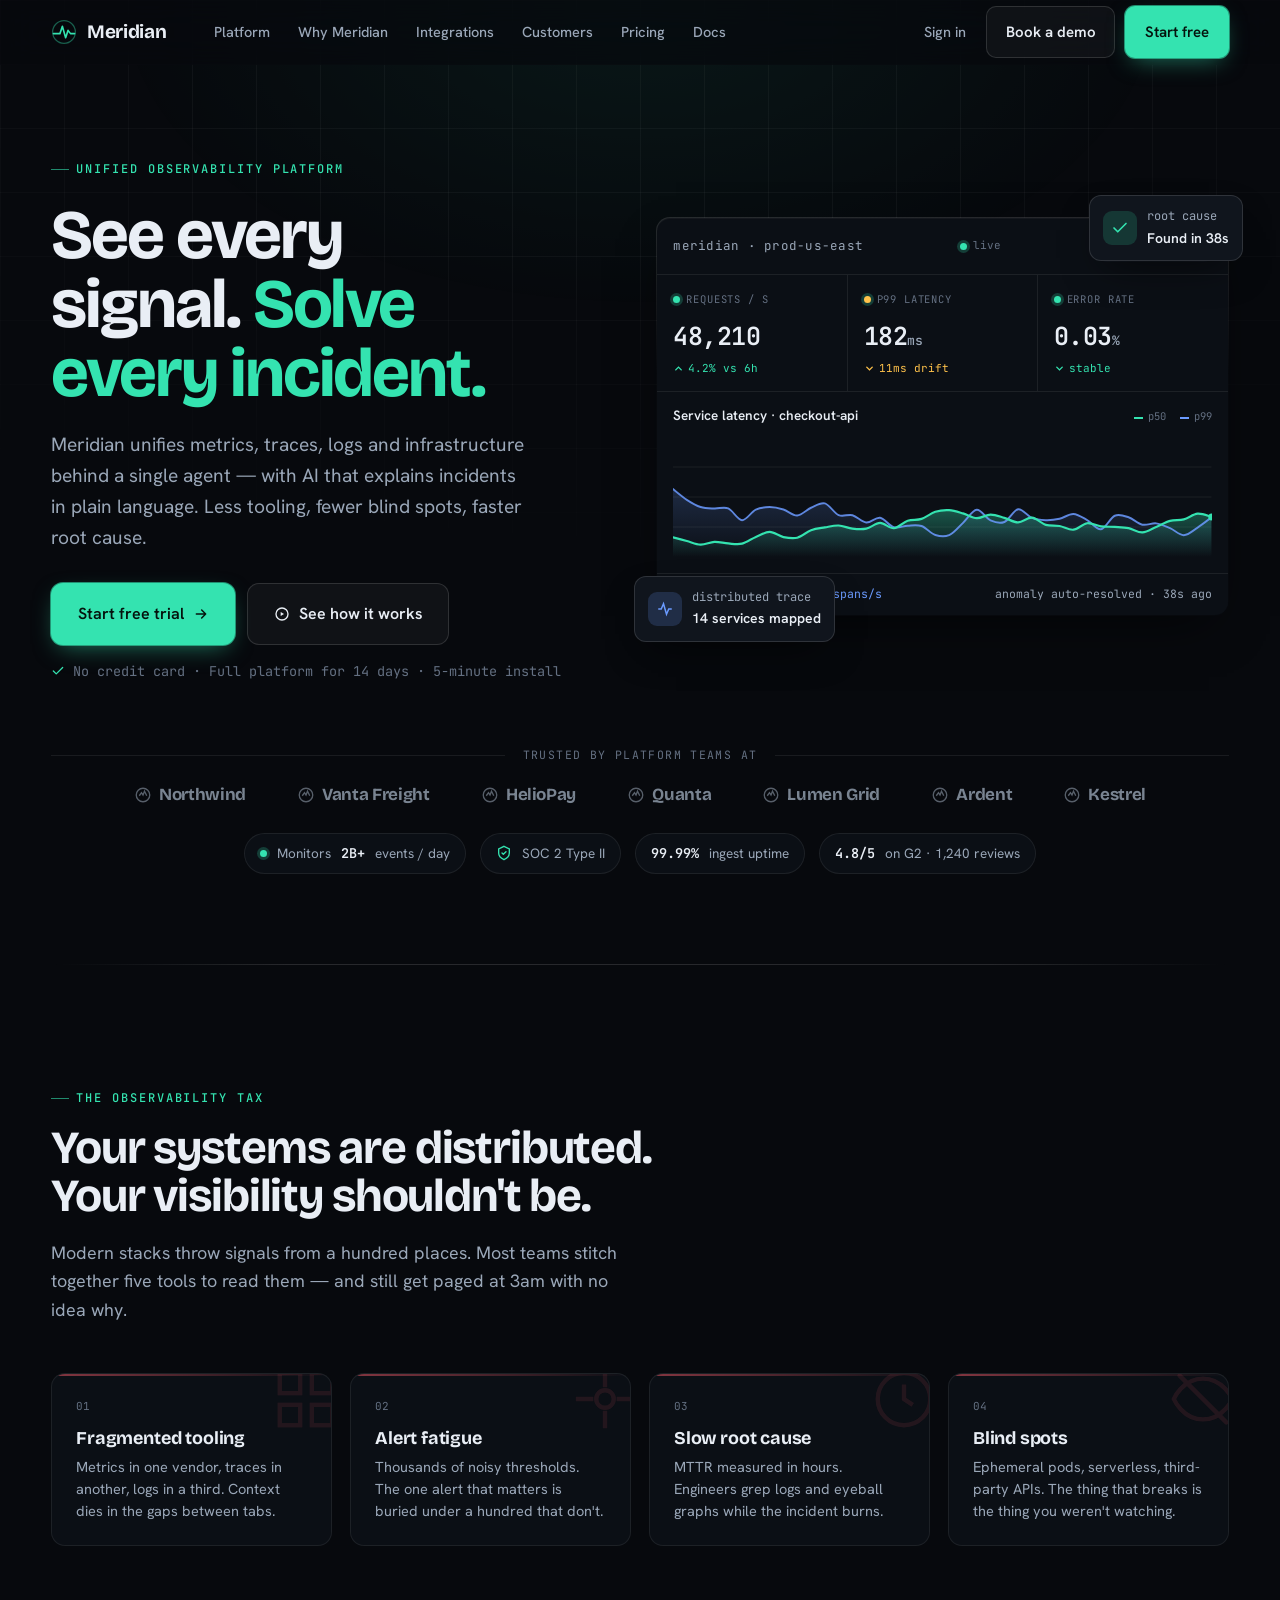
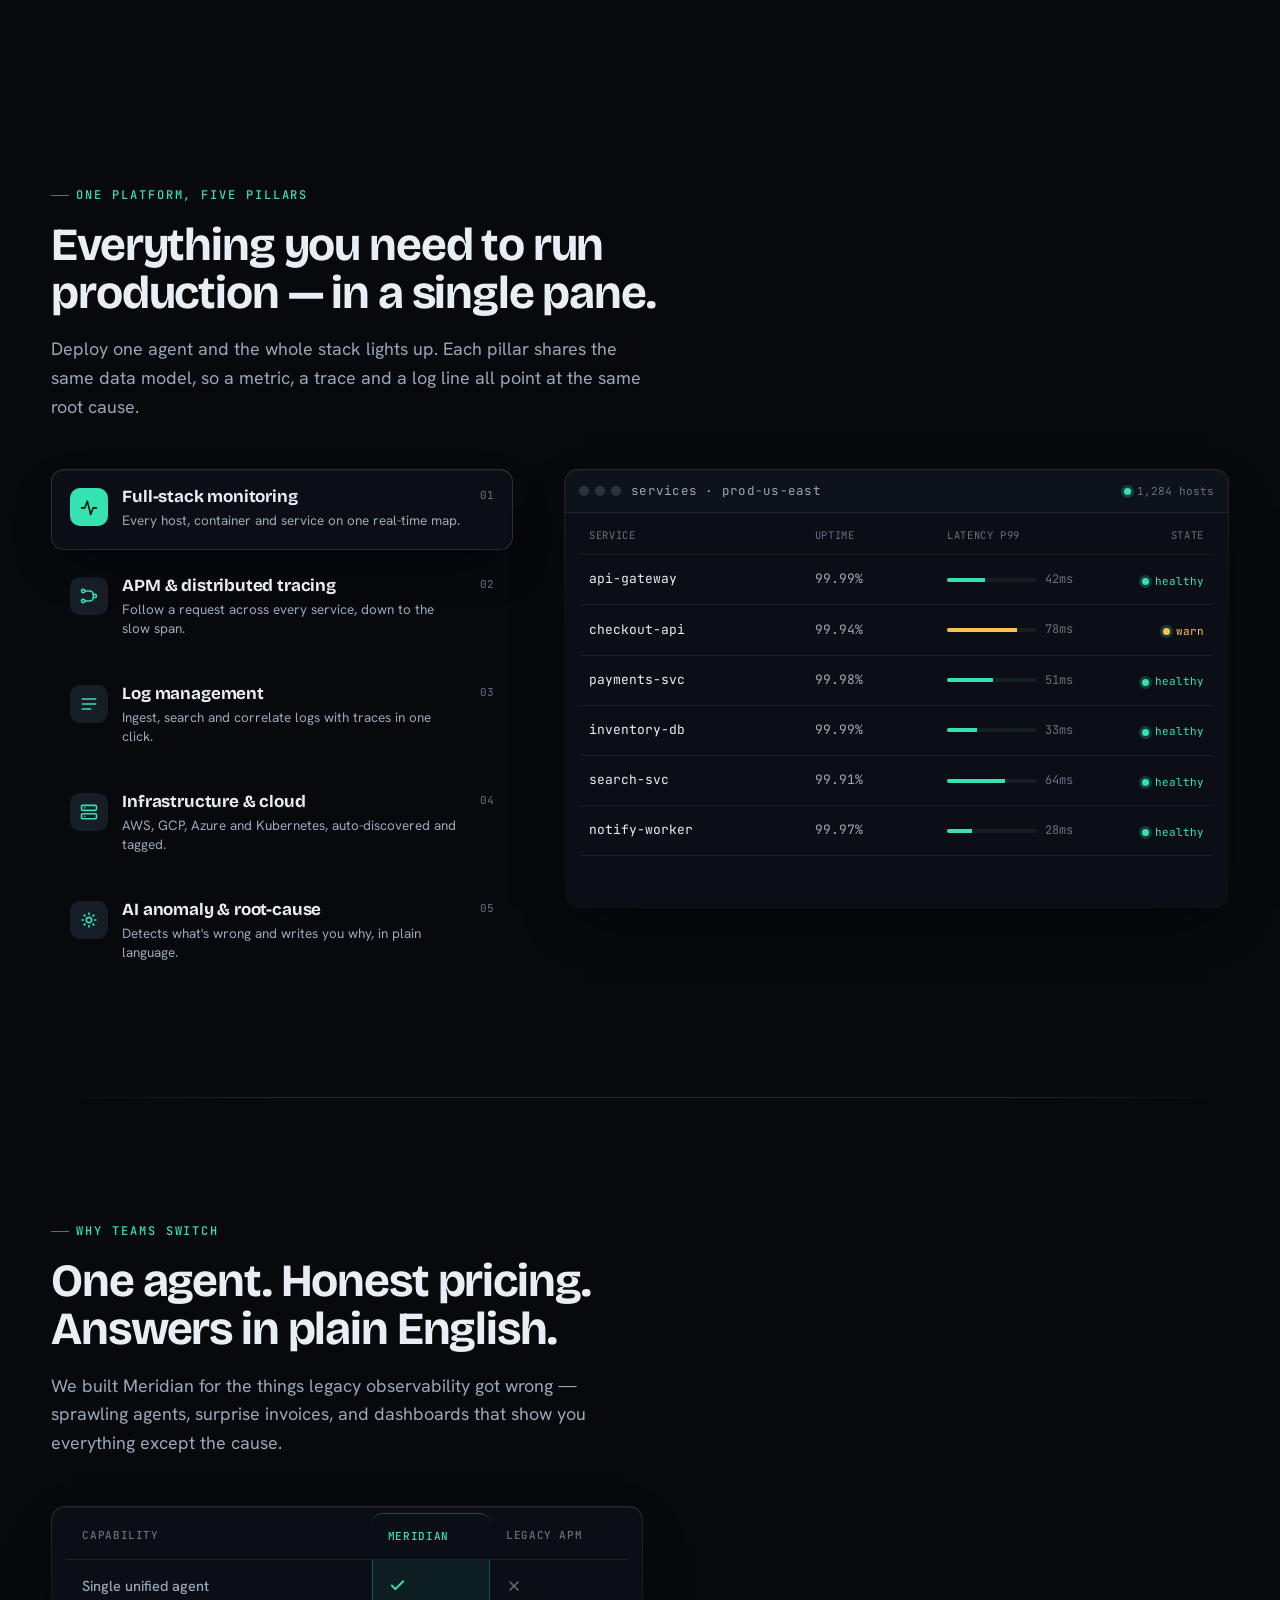
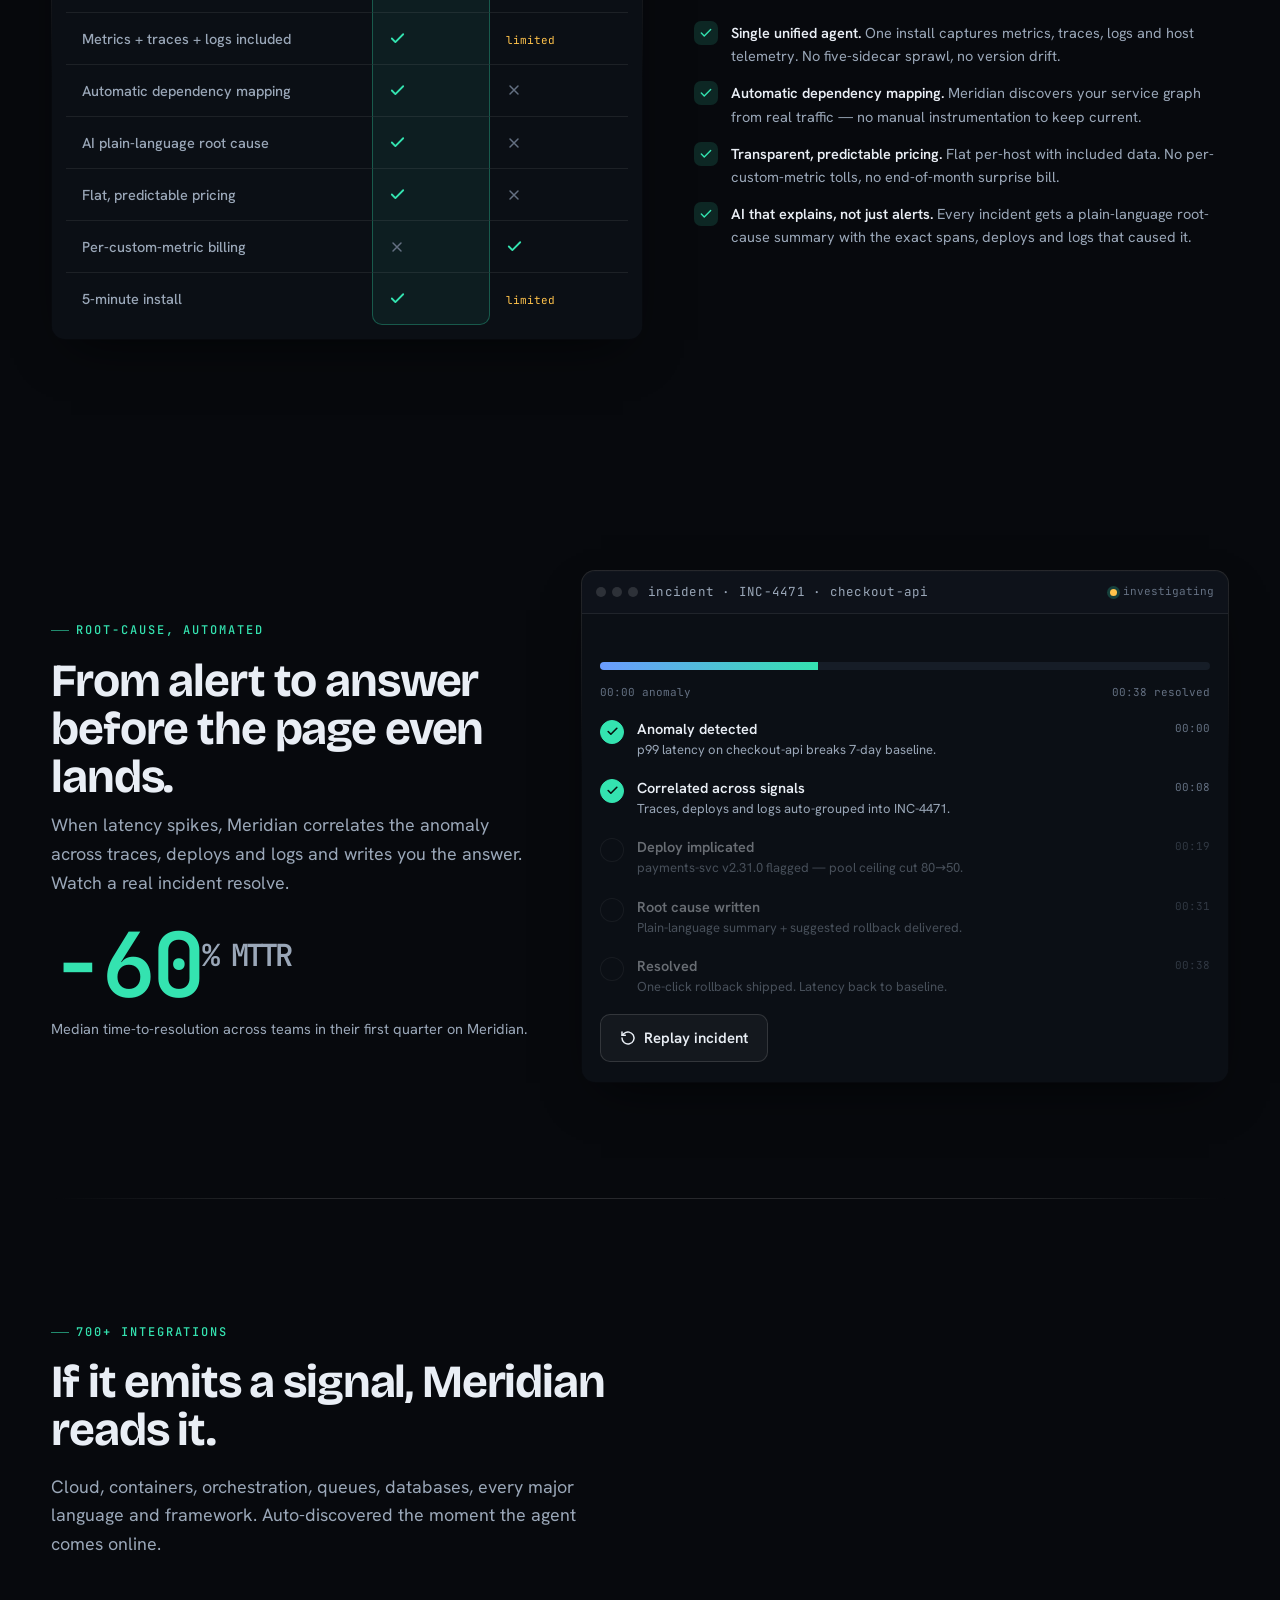
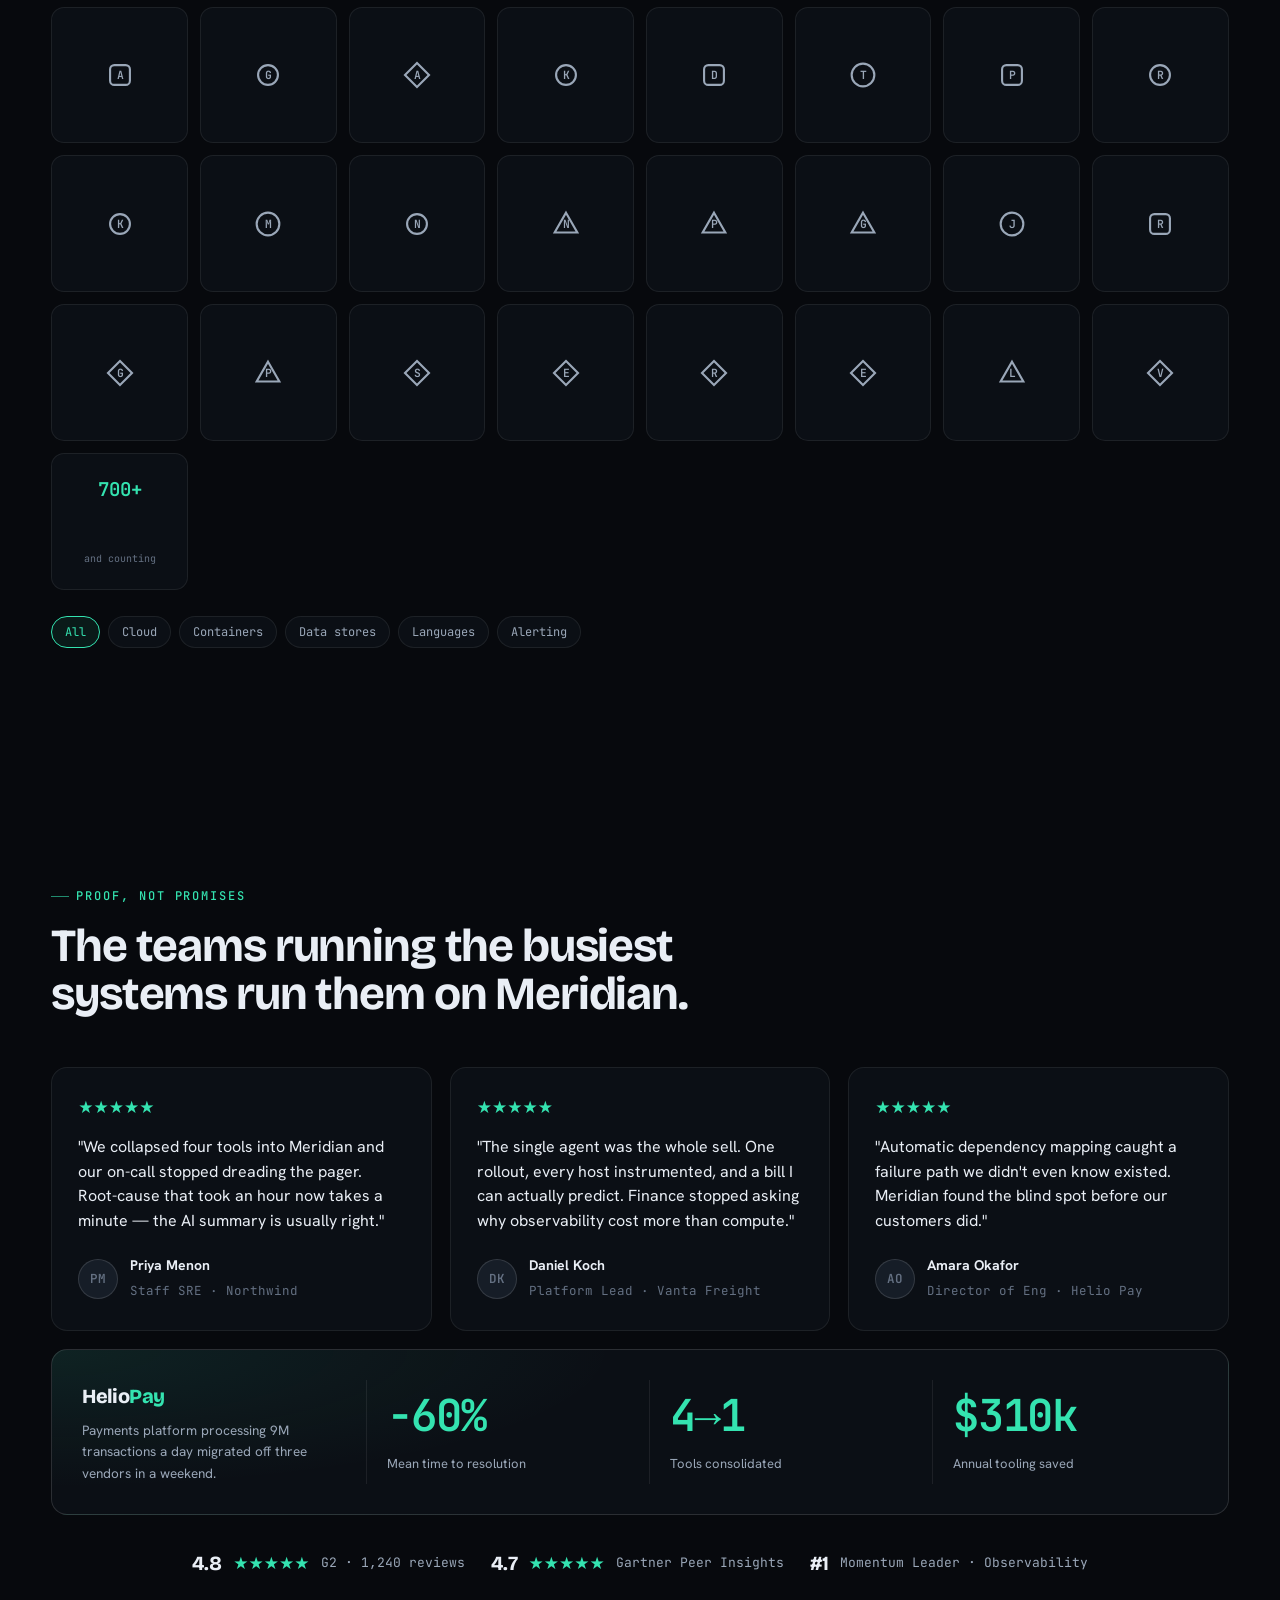
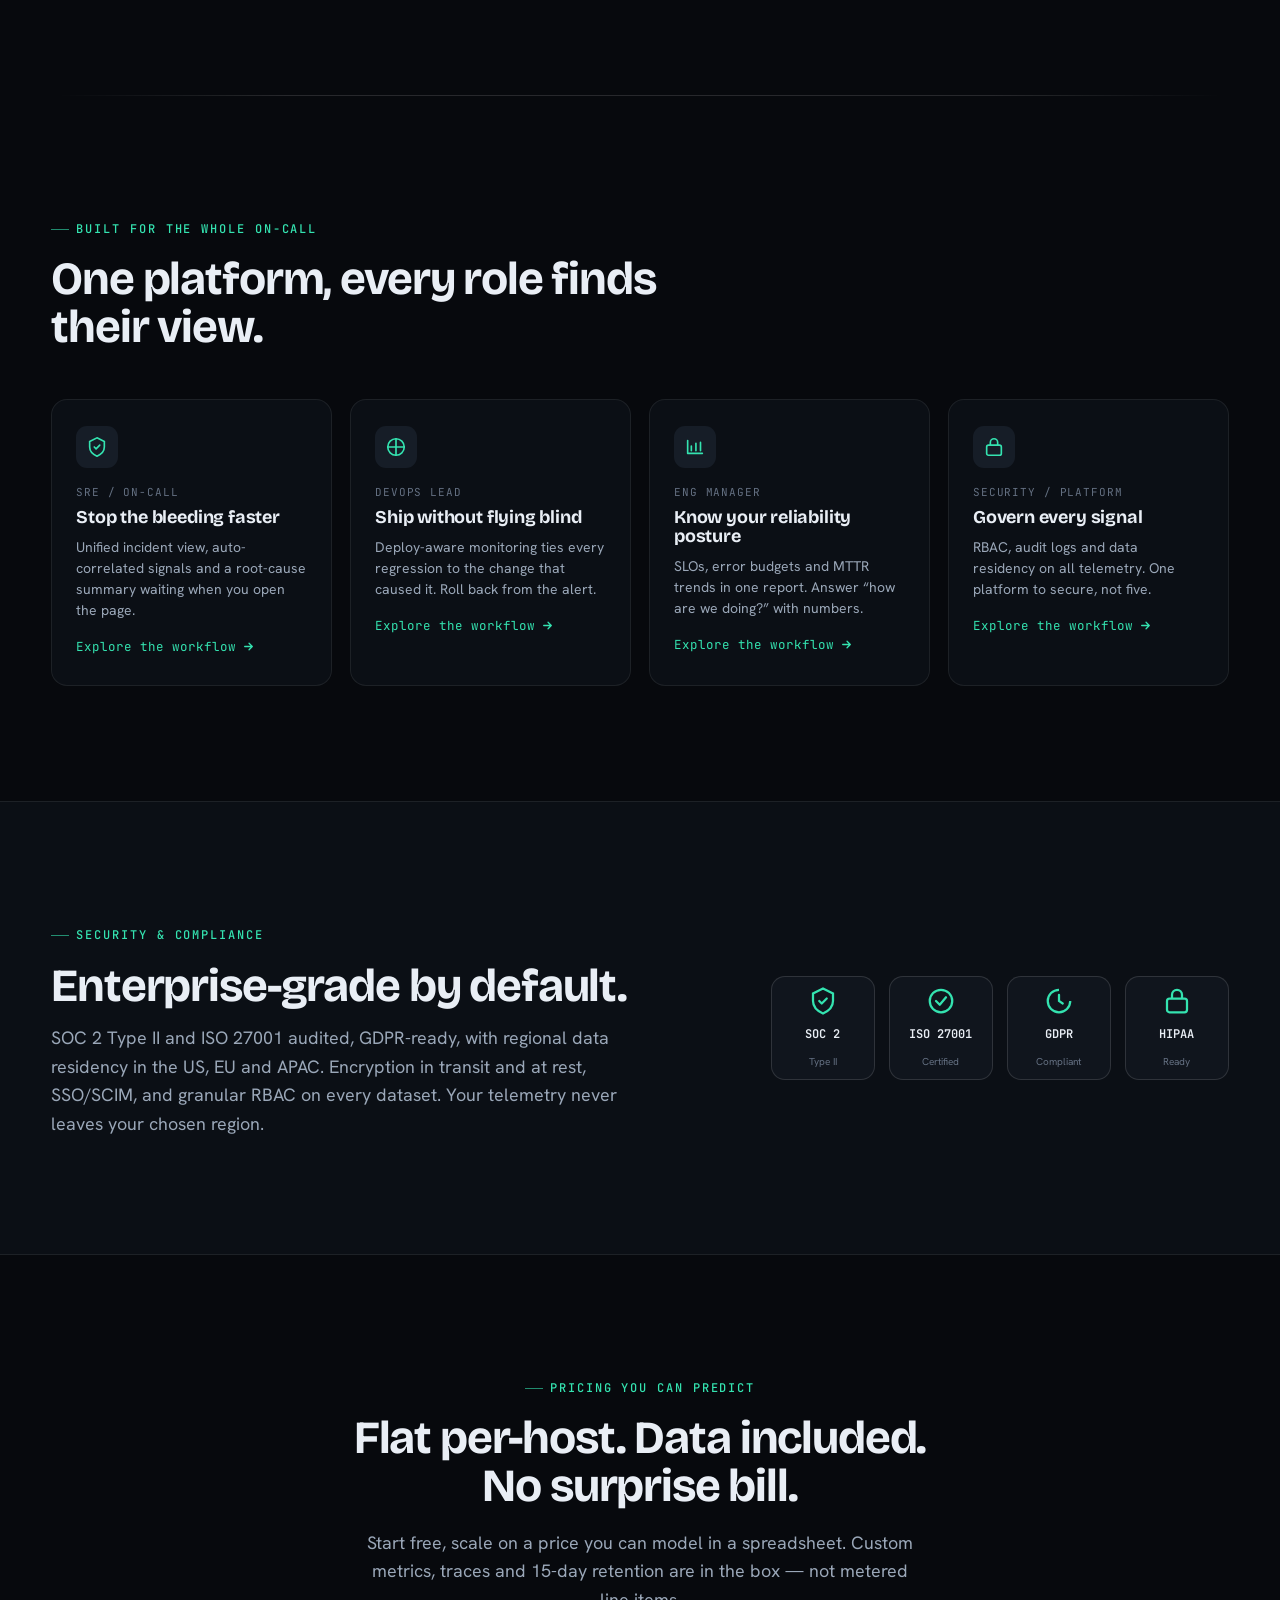
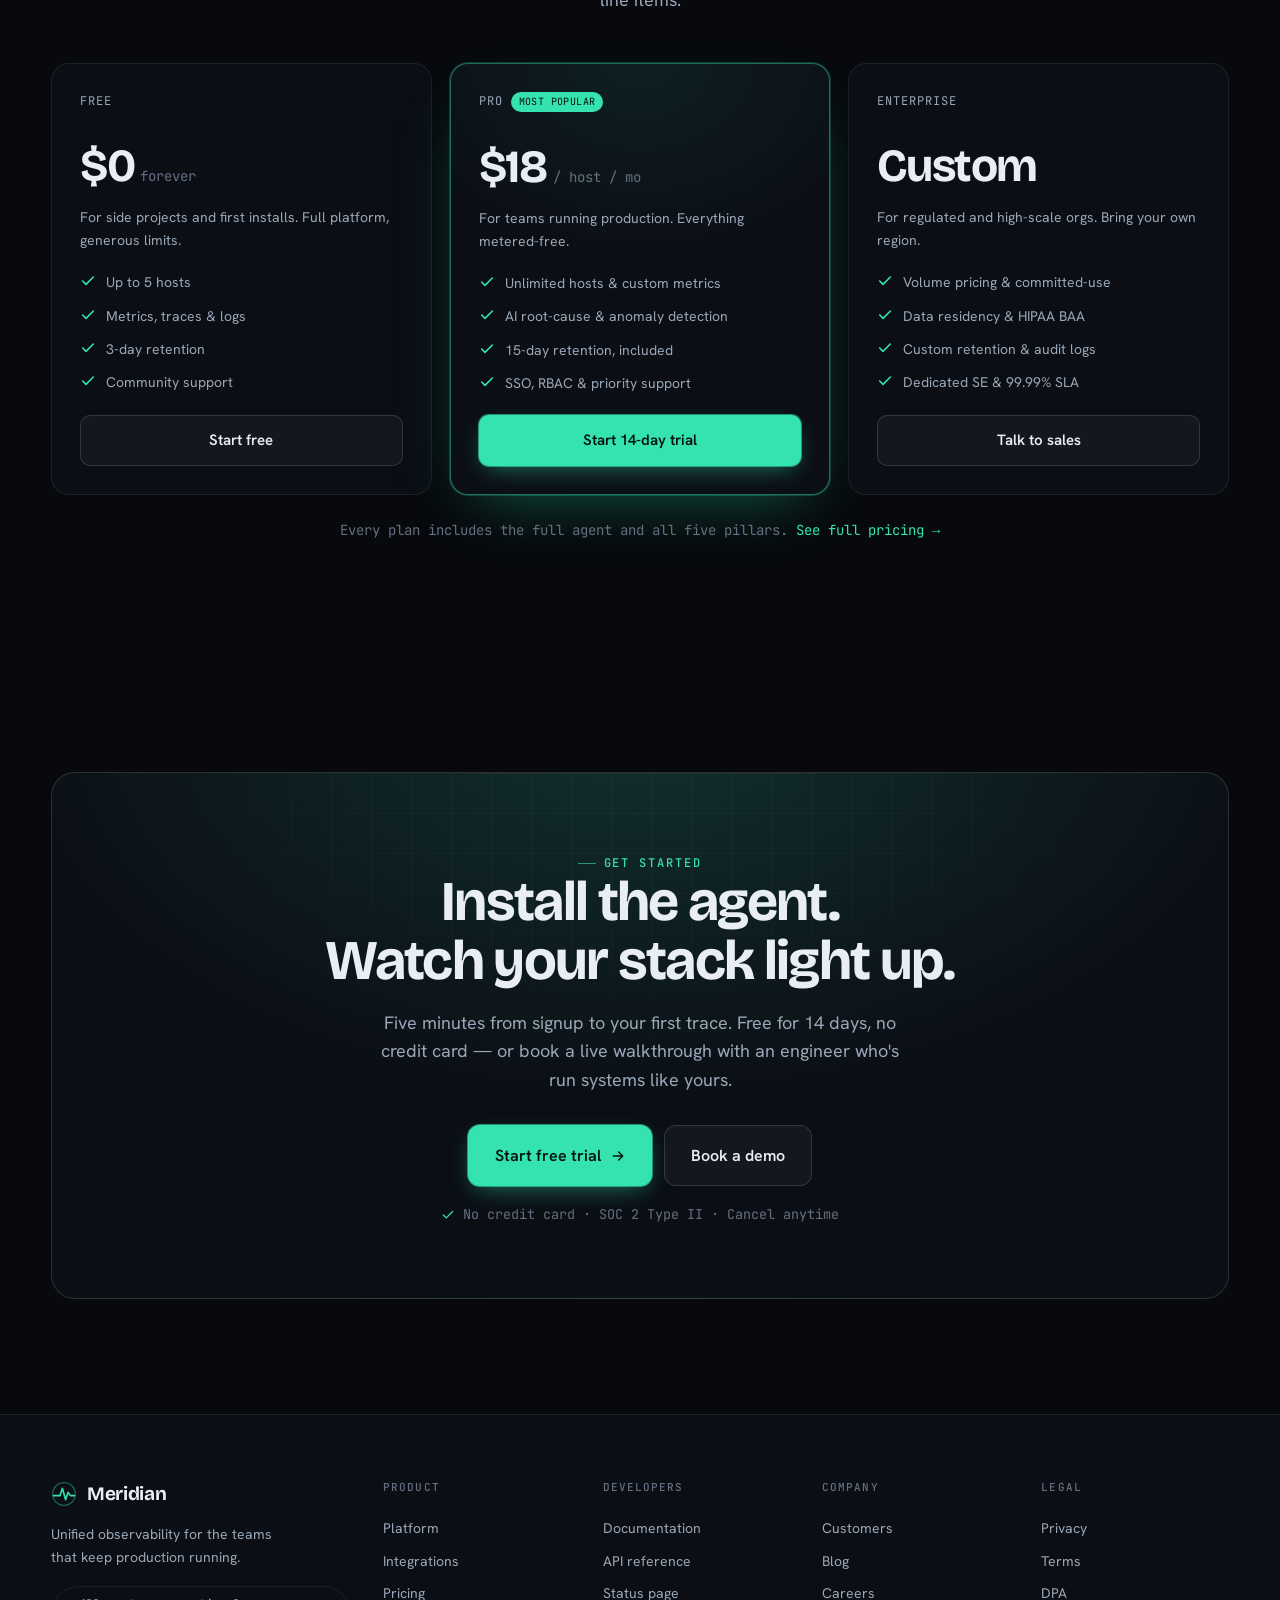
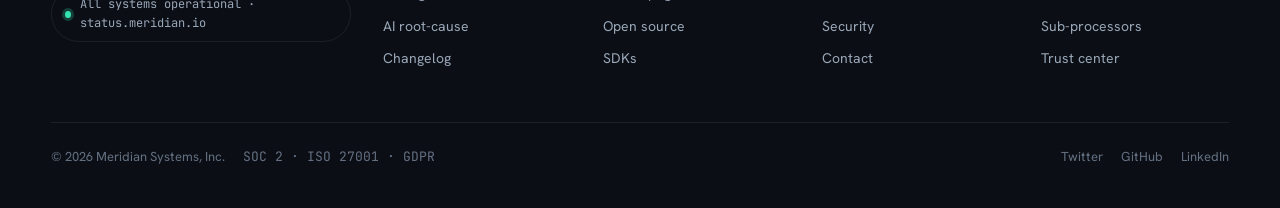
==== Meridian (standalone).html @ 92fea245 "Initial commit" ====
<!DOCTYPE html>
<html>
<head>
  <meta charset="utf-8">
  <title>Meridian — Unified observability for distributed systems</title>
  <style>
    * { margin: 0; padding: 0; box-sizing: border-box; }
    body { background: #07090d; display: flex; align-items: center; justify-content: center; min-height: 100vh; font-family: -apple-system, BlinkMacSystemFont, sans-serif; }
    #__bundler_loading { position: fixed; bottom: 20px; right: 20px; font: 13px/1.4 -apple-system, BlinkMacSystemFont, sans-serif; color: #666; background: #fff; padding: 8px 14px; border-radius: 8px; box-shadow: 0 1px 4px rgba(0,0,0,0.12); z-index: 10000; }
    #__bundler_thumbnail { position: fixed; inset: 0; width: 100%; height: 100%; display: flex; align-items: center; justify-content: center; background: #07090d; z-index: 9999; }
    #__bundler_thumbnail svg { width: 100%; height: 100%; object-fit: contain; }
    #__bundler_placeholder { color: #999; font-size: 14px; }
  </style>
  <noscript>
    <style>#__bundler_loading { display: none; }</style>
    <div style="position:fixed;bottom:12px;left:12px;font:13px/1.4 -apple-system,BlinkMacSystemFont,sans-serif;color:#999;background:rgba(255,255,255,0.9);padding:6px 12px;border-radius:6px;box-shadow:0 1px 4px rgba(0,0,0,0.08);z-index:10000;">
      This page requires JavaScript to display.
    </div>
  </noscript>
</head>
<body>
  <div id="__bundler_thumbnail">
  <svg viewBox="0 0 1200 800" xmlns="http://www.w3.org/2000/svg">
    <rect width="1200" height="800" fill="#07090d"></rect>
    <circle cx="600" cy="400" r="190" fill="none" stroke="#34e3b0" stroke-width="10" opacity="0.35"></circle>
    <path d="M380 430 L520 430 L575 280 L660 540 L715 380 L760 430 L820 430" fill="none" stroke="#34e3b0" stroke-width="22" stroke-linecap="round" stroke-linejoin="round"></path>
  </svg>
</div>
  <div id="__bundler_loading">Unpacking...</div>

  <script>
    
document.addEventListener('DOMContentLoaded', async function() {
  const loading = document.getElementById('__bundler_loading');
  function setStatus(msg) { if (loading) loading.textContent = msg; }

  // Error sink persists across replaceWith since it's on window, not the DOM.
  window.addEventListener('error', function(e) {
    var p = document.body || document.documentElement;
    var d = document.getElementById('__bundler_err') || p.appendChild(document.createElement('div'));
    d.id = '__bundler_err';
    d.style.cssText = 'position:fixed;bottom:12px;left:12px;right:12px;font:12px/1.4 ui-monospace,monospace;background:#2a1215;color:#ff8a80;padding:10px 14px;border-radius:8px;border:1px solid #5c2b2e;z-index:99999;white-space:pre-wrap;max-height:40vh;overflow:auto';
    d.textContent = (d.textContent ? d.textContent + String.fromCharCode(10) : '') +
      '[bundle] ' + (e.message || e.type) +
      (e.filename ? ' (' + e.filename.slice(0, 60) + ':' + e.lineno + ')' : '');
  }, true);

  try {
    const manifestEl = document.querySelector('script[type="__bundler/manifest"]');
    const templateEl = document.querySelector('script[type="__bundler/template"]');
    if (!manifestEl || !templateEl) {
      setStatus('Error: missing bundle data');
      console.error('[bundler] Missing script tags — manifestEl:', !!manifestEl, 'templateEl:', !!templateEl);
      return;
    }

    const manifest = JSON.parse(manifestEl.textContent);
    let template = JSON.parse(templateEl.textContent);

    const uuids = Object.keys(manifest);
    setStatus('Unpacking ' + uuids.length + ' assets...');

    const blobUrls = {};
    await Promise.all(uuids.map(async (uuid) => {
      const entry = manifest[uuid];
      try {
        const binaryStr = atob(entry.data);
        const bytes = new Uint8Array(binaryStr.length);
        for (let i = 0; i < binaryStr.length; i++) bytes[i] = binaryStr.charCodeAt(i);

        let finalBytes = bytes;
        if (entry.compressed) {
          if (typeof DecompressionStream !== 'undefined') {
            const ds = new DecompressionStream('gzip');
            const writer = ds.writable.getWriter();
            const reader = ds.readable.getReader();
            writer.write(bytes);
            writer.close();
            const chunks = [];
            let totalLen = 0;
            while (true) {
              const { done, value } = await reader.read();
              if (done) break;
              chunks.push(value);
              totalLen += value.length;
            }
            finalBytes = new Uint8Array(totalLen);
            let offset = 0;
            for (const chunk of chunks) { finalBytes.set(chunk, offset); offset += chunk.length; }
          } else {
            console.warn('DecompressionStream not available, asset ' + uuid + ' may not render');
          }
        }

        blobUrls[uuid] = URL.createObjectURL(new Blob([finalBytes], { type: entry.mime }));
      } catch (err) {
        console.error('Failed to decode asset ' + uuid + ':', err);
        blobUrls[uuid] = URL.createObjectURL(new Blob([], { type: entry.mime }));
      }
    }));

    const extResEl = document.querySelector('script[type="__bundler/ext_resources"]');
    const extResources = extResEl ? JSON.parse(extResEl.textContent) : [];
    const resourceMap = {};
    for (const entry of extResources) {
      if (blobUrls[entry.uuid]) resourceMap[entry.id] = blobUrls[entry.uuid];
    }

    setStatus('Rendering...');
    for (const uuid of uuids) template = template.split(uuid).join(blobUrls[uuid]);

    // Strip integrity + crossorigin — blob URLs from a file:// document inherit
    // a null origin, so crossorigin forces a CORS fetch that SRI then rejects.
    // The manifest bytes are ours; SRI protects against CDN compromise, not this.
    template = template.replace(/\s+integrity="[^"]*"/gi, '').replace(/\s+crossorigin="[^"]*"/gi, '');

    const resourceScript = '<script>window.__resources = ' +
      JSON.stringify(resourceMap).split('</' + 'script>').join('<\\/' + 'script>') +
      ';</' + 'script>';
    // Inject after <head> so the DOCTYPE stays first; prepending the script
    // would push the parser into quirks mode. DOMParser always emits a <head>
    // (synthesizing one if the source HTML omitted it) but may carry
    // attributes through, so match the full opening tag. slice() rather than
    // replace() keeps us clear of $-pattern substitution in resourceScript.
    const headOpen = template.match(/<head[^>]*>/i);
    if (headOpen) {
      const i = headOpen.index + headOpen[0].length;
      template = template.slice(0, i) + resourceScript + template.slice(i);
    }

    // Parse the template and swap the root element. Scripts inserted via
    // DOMParser/replaceWith are inert per spec — re-create each with
    // createElement so they execute, awaiting onload for src scripts to
    // preserve ordering (React before ReactDOM before Babel before text/babel).
    const doc = new DOMParser().parseFromString(template, 'text/html');
    document.documentElement.replaceWith(doc.documentElement);
    const dead = Array.from(document.scripts);
    for (const old of dead) {
      const s = document.createElement('script');
      for (const a of old.attributes) s.setAttribute(a.name, a.value);
      s.textContent = old.textContent;
      // text/babel scripts with a src: fetch and inline. transformScriptTags
      // does XHR against the src, but blob:null/ from a file:// origin is
      // silently dropped. Inlining makes it a plain inline babel script,
      // which transformScriptTags handles unconditionally.
      if ((s.type === 'text/babel' || s.type === 'text/jsx') && s.src) {
        const r = await fetch(s.src);
        s.textContent = await r.text();
        s.removeAttribute('src');
      }
      const p = s.src ? new Promise(function(r) { s.onload = s.onerror = r; }) : null;
      old.replaceWith(s);
      if (p) await p;
    }
    // Babel standalone auto-transforms type=text/babel on DOMContentLoaded,
    // which fired before we swapped the document. Trigger manually if present.
    if (window.Babel && typeof window.Babel.transformScriptTags === 'function') {
      window.Babel.transformScriptTags();
    }
  } catch (err) {
    setStatus('Error unpacking: ' + err.message);
    console.error('Bundle unpack error:', err);
  }
});

  </script>

  <script type="__bundler/manifest">
{"e634f39e-0fb2-4292-b703-826f2a0a706f":{"mime":"text/javascript","compressed":true,"data":"H4sIAAAAAAAAA+y9eXvbRpYv/L8/RcW3Y5I2BcXO9CxSKxlFlrs18XYlOZm+bl+pSBRJRCDARoGS2Ym/+33OUisKlOw4PT3vO36e7ohAodZTp06d5Xd2Hz68Jx6Kfy+Lqaq0EqdKTlt40sAfWa6uVVmvlqpqs5/[base64]/gLfR5VlQqH4hvTV1D/n4k9lydVIyqNL3ASulFJpe5+JZ/DN8OuIrBO6+HUBv3WxwI/uOXX4RW5cwW4wIZLqI4ED9/GI32730YwoSMhTcBtpM/i8FaK6Hbppi2g/1794S4lg1RwQ+q0VD6QAwe/2v2dfaY3u/[base64]/er0/PB5/2cwx7KMv3p2evjH7c3NGjlPtXd2fnpydH7x4tXT4/6PaSkvlnWuOv09ffXs5Pnx6ZYeNzUsVpP48oeTp7d8eQ0rGn959Orl+fF/bhnstK5a9b4z1mevTn88PH16cXr8bMtE1c2NbPKLRs06c/Xm7DWwii0TtdYrYDK9Xz4/OdvSb/P5RVnoTu9fHL941f/pUi3r+Ivnh//nz/1flPJvm/iLV8+enR2dHh+/7P+sns30tFGqct++OPzzd8cXJ+fHp4fnr04vzv784rtXz93HRasa2daNKf7s8M1/JkoP/v3fTckBFLWcZa7aE37xrBou5Wai8PekVMRlhShmInyBfLFal8jPDJsNCnzh8WJTjRCNatdNhV/u46MP9/A/0G/3fVs34qBn2A8ehA29TRZ7B/0Ky6Wm5d3+PTu+ziiwFwH774wjKBwMKBooPt2Fc1uIh+J7pVZatI2cXtHZp8R03TSqgkNRr2Q7Xagmw7K7Pnc/okJPbRk4L7A5rhoq//eialVTydI+gJGJn6mGermqK1W1H/jtLv6XW9/D/kJ39+/a3wl0ZKDhdJgV83UjkaT0eroQUotFfSPKupoLWYn1Kpetogr1ol6XuaD9mItZ3cASFK2olMrhEOof/HfQ4BG2ZkffNrLSBbQcjSD++HDa/u+1Wiv7ZTDwMU3lrnjDJ1KjVk2dr6dKTNRCXhd1A8O/xDGr/A0OSF+CUFOquZxuQNJQGVGUxo4W1fw5vtoTM1lqRU3kRX4GNaxLRW+pKi7zUfNf31SGVKjsefwSRDb8wiy9uFnUZgXqm0rIauNeQlnZCtnwSnFV5UZMFBz4IAW0zXraqrx/jV5hu78pbdomn6rJes7tPmvkEtf2g+GF/PHx+7aRZ62cXpkiZmNaLqhVXGqo4U+z583O760RSxsewDuePkr3M+u2KA5cf8LWXft36wH1ASYL6BlLiWK5IpmI9mhRAW9WuZhsAopqFIj1QFT3tvV+rsxqU+1mSm/5Bgsf5rmq8vUyGK8bKiyc5koHAxzBYZ4DD1EwZtHWKzHDMd8s4FIBL2hkQOtEp9eyLGBP5fe4UmDx6ZkbeXNLzT466JlkO7nQp6cKdn2rSGZWbkLNDO7olZoWs2IaTf29e95A4ZU4uOMs7/ujgS+TfYcXwxGcgIOBI4fw5PKp1R1Qu2Lnc/4zG1VVcAKfTeuVOnx9AqsOfA4X9vj9SjUFTk0pjhoF83l8DUv5J1nlpRKHr0+yoJojOV0ovh7YqoIS5/Y4OG/kFKjBb/FlLa4q4HuT9VyPxWRtTp2VamZ1s5QVXEGVbotqHg6AePWfCqDecBD4Wot1pVv460Je10UOd+dnsizhFiRmSrbrBi/Az4qJami2dbuezTJxUrVAMnjmUFNED2JaN0os1XKiGryaLeG3krooNyIHYhGazhHoK9ZYaL1WGpp5evyDmKyLMtdZOAykstTMnOMBc7Mopgvq5FCPTAOKqVrc1M1VFnDgM7zwnTBn15bvp0WWvZ7n48433km/1/ei+xWePXvdR/bk8DoX9TzrPVDSL/ZvqakrdKQe+7tvshFTWZpruNKw+O2izjW8keI7OVGlWJXreVFl+AV9dlKJ16evnoohyFGVWMnplZwrLW6KdlGvWyGnU6WxUiIrcwrrEV/x24XawJkvSjVrQXCzD4pKt0rmuOKWV9/IphriXmnj49GxIxDqhkAkFyVuF9nM17BndVaqat4uxvAEqAXUD4dNIzdDLPmNeCy+pY92xGOxJ74ajcXFldqIA/F4n/76A76nH48e+UxQYK1vsdSOePzObxifvtu3ZS1PFGLVFFX7o2yqopoPBzC+wVjQCKmfo+hcvUf/s1OimqZuPm5Ontx9Up54s/IkmpYnbl6e8MQ84Z+9U/MkPTdP7jI5ONK7zI4/PUEVJSgoowqMrMiaqelCVnNUMIEyqqznxXQsNvVaLFGHeSOrFsgZVFHmO7pfoIBal+rHol3gkflUXWc3NzfZTxro+kaVZRYszlZB8iO4xL5XnxFe7igGDUfBuU5f4/15MAqJZylbOOAHX+qBWymmGPgPaGamsh2+xTrejQJ5RemyqNqdvNBwCuxU6j2o1ypFauMdwxR2tZypHVBJVfOdaa2aaSyyQEswv8+oQ9z0Uq48bWXRqqXfeRY7zrBaems7N8LT50g2arYu98TpS+/WkSu4IWpRV0QKq0bNivemN2FPsnWlF8WsHQ6Y0vbEQDzieaNGflTI/CropCyh/roatAL1qatGyRx5aCZXq3IzYg013n2mEsoULTcMvLpR8kqLk+N/2xOLtl3pvd3dedEu1pNsWi93Z6xi38XZ3aVzeffx1//8+CtXx12XpKp36CYK/d4p6/mchRP494wnHfR5bQ0XKup/BkfJkPfDW9x078Zmf4yjuRtFNxdY57zIYSLPWtkquqE+q5s31bJeV63K7XWNL1zxAfGyrlfD1XpSFtMTkIuqqRrj6aaal57U7e/DC3u7RAVQ+HHmvfQ3m726vqQ9G1Ty4IEY+g8y0K+UcoNlf/klKJxV2C0Qm+mcLqV2+wyauiGy+h7PorDdR+J+dl888gYY7Ok7TuVb18K77u7pyPJ06Nw/[base64]/QSfwVBz+hLAuEZdgn1JFRMeUqTo4WaXmlxs1AtqPzqBtcSuSEOUxetr90ptF1jq2VZyUYujZoF5vhDtLlQbVSYHzfKnrBwEXL1MBf/eVLXpZLVB3HerBUQOLc4ptuEqKGnN4VWXheausXrsX0yK5wiaJeVZi+onj1PLxB2tKOCtfc/IT6M78Vz96xupkq7lcjYosnarwp5uyiq6/pK5TDFFVB/ofmKCARoqpqqppVF1W5oS90olI8fPqzq9uFDoEkpnr56QbpISQyZPzU1/BnkF7mxc4s7FtcRGwbxBpql+nW9BLpXK7C4gSKhZdWf7Y9Z8YHmfbGQmgQnUOqsW3GpUdCADXgjiQPgHsnjjuGc3BRliWVoNsQlTZLdFESll5ZFYHkqa+q5tH36sShL/gCty+7N04IVp5dxLz6WSmmaaCUbRdfTDsl/awjpA44d7+JHOAlCzlrVhBuHiKS7cb4lceiDx2MEnBZWGytLuII7qmUWRd03OoykCpQoX1XIIpBcrTK4ZwuM7UhS56noP3wHM1f9YNS7Z07VqpS4a8rSDBAJLBOH5Y3caBSXkG7rxicyUFCskRKpuE/3vE4taHjCs0FqUSzhu0mpuoSpGkWnl5ivZSOrVvHCB3UgLcJGXi5VDg4M5cas5VjwFUE85HswLFTYAyIEXkMcGF27cbcyn4FZqMscFIvrTj9/E9Il49kHpNBStQpnWbxU79tofv970jqTGY5qK7H7w/902m+85rYQ/5kCPxih1xOt2oj6kU3imaHeF7rV9lpwAXeUoprTChXaVGaGz5+yvR3qX6oGr7cgMbRqvgnENHktixK1gG2NR4CpjwWjAlQ7qKUryPC2BprOxPmrp6/2QKNaayWCLoHYZS865hLzUOTrhiheYYf+vmS9kk1byNKjan7Cp1lbw47GfuUkCf5dqP7lb0DqZ8wit5G5Px2fTuWGGQ/8+5w1mLF0fiBe4Rpk9Nu+VstVu6FX7k5HbfIHs0apv6mhV3C0H4vE36GzEAryC1WuQHMNwjDMG04+kT1S5cy/qfjisZ0mK30MgfY1Xl/B9WTMC9mYSUF+jmXg4gj/3XfP+SO8tOFfqAs4CZpH6YmIQDRqpscoBcO5wrMmRV7MZooMqzRJJfQgu+cagg/FgT+RTutQwPIWf1N8oZnJddmaUaBMhY5xSpairhQ4ZejYRGc0XZ6FzrZsKjqwVf7yS/KGYdXNdmo9vUGhQ0ustaXa1d3GH2PpwMoD9CmX+khpwJm1P5ck8LnlgNt7aHX6vkQOHW3WldCbarpo6qpe63Iz5g6yBh7aVWANW6OyaqIE+x6Itp7jdTATOKFTWZnjBS479YoUXFSbZYt0ceEZUu/VdN2aW49hd9BL00lUDEyp7Xv2zgFnce4PnFwJPSZpT7rcr21sLw0TxfcQYe45q7oA9lxRhdCX2RrNZUM4D4MZGmXipFOPVRSsV3hmWppz29tqulHBCt0JOcoIDmmwuODCapzRiXJ7nuqbNfWSNtxDe/qjTsSOHpbMGyCSVKOmqrhWr5E9wVafqFndBL4w0TVrjLcmJEH0zgx6DK8MS7O3NtDtTJQhH+BY7FUJnfVWKzyGf3GH523nce0NsuWNxP+Ml0x1l1Pc+Bm40/wjznJt6NI/x31dQqxpgAMlzesslftOCOlT2HeDYzexYLa+SPsdd8sEjsTRa/SfcGd8u2jqG1z8Y9Ty2aN9mGXZaE+08ooUG3wW1TOenGvZFGSObmujfwJlFGnYnIoWBUhiatvryZww0TlvskjCYbflPmEmkk/Co+Uz6Wo+WVPD3fh8Wppfr6PxtYy/Uj/zSdqZhx+5PZncWDMJJ8WdNmjPDvXUFcEmjbdliiA9TQrTpEeFHT1ISIhP1apRoPfOQcTX5mCAv62zOt4AQdeOkm4xNQ4b8EsRk9dFNeWpB1ESqZjc2eFWx00ArSxB1hw0Cld3XrNf/bK+preivoYwC2LlVB/4GTaVmFhRG3xIWAV/o5yKfa7aFkM0YBtI2OjoZjnQLAI5Jz4n6qPlx84ADvrAciVPQ/t2YH8Mxp4JYCmvlNBweMPmATUxnMogME6bAuUSjUTHF1TRqL+ulUZpl40AAZmSch7qWjUoCoE/DASNlGB+ywbvxlYf7OsT3oYX/jHYdCjigs5rDGYBBgmWPyvv0BjEUCtFfbmzYe/rJ1//8ygbvCNGuX/Pm0pYC0NSRV2xbTKgaBIzyXRRVLPaHQN88aJaXrNhZJjYLWPhV+JMR3PV7iW97MxFcjj4UuOZAtvWLTw6kpSyqMR/yGt5hmsXEnkmvtQD6u/br97xH4/fOWuLcFp6G3bjOxjwf0f7waRZH4lZhXfxoorI0Q0BLWvBu2wh9aubyk4U1THyR923IFx2HLX2lh6/u9XFwa7J0/VyuYGJDq9Z+NitlzhI8byADx3V1bWqClVNA+9dEKLM/VEvZFnWN0L9dS3Lot2IKRiLcA710Ru7ub1uvl436r//[base64]//[base64]/WzzD9oUdSUZZH7Mx2DvSRXom22XiiAjg/0LDMp/yVk2K6XgjQ+Slo6cRQJTzgnDNJvyjR267zkjyZ4U2U3MbXK4HKx8lGzGqQBwoKuXJbAi+x6BQ4xqIDuM3KdqBNfQu5WqkK5HqoVq/BxUflvl6g4RhhWlrnTDyUoBAG4WAsrtTGBlHBFVu2bVNM1qAEODo7s449Y08kGAvVTrMRcjK8YFOtbVPgRcvUho6IYLtCt0/zPe18n6OOw3HfoCYV2EHGNZkKgc8taw0+9ssl71DtaUhJt4fMz1UHeoRLovhLa/ayc+gzY5423q2X8Xa9zMR34Jhdbcz8YssgLUlTHXGmV7NLNLO7jfa6KZZ4NLy7NPpp/[base64]/iyQ43QS9wBoJWjLhRMukU1H7NcD6OYwCqTHxierXM0caJTp6lVfIc9jqnXbYYx1NQoo1ubKFABURV4JF+Ket2u1q2pzxh2b8jTDY+EIRHk2B1Fr+HQfooqP9rTbPwgnYmzX/E64H5ZGE0a1gk9hNJ7yEmEbBvDPopqtW55YojXQBOWG1a8l6VWemx843BAPBLaEW4InmGAwC/cJp4q3daNHxJ5g5MFn7nJNAwzXslf5WXtnROOp+3HsQZIC9+rzbYjwr8i9519/ulErqSDc9omZLyBGIqCFLIVnAh107IQIr7UGepHSDVJy7Jc6xZNH7i78sQWMv9Zmw0E8wqum5F45KsQzLHZexQTfYJIOmxrNDmzzVzTlmqbeg1q7EVdtxTBukQ70OiWQ3iu2h8bWGRUqQzrdauac7xnFVVl/rzBEoF5njynnZfxgbCf+t7HXuS597Tj3hh84d13UEHCXeVmbLdiJ2f3wspgLH0Z6cWviAIPxLf+2MC9eQgOw0HJR+L+6L7Y8wvuG9kNQpZBUgPbHcn8RP+NghAFwKvYhdhG3033WVMvKTYuXocj0i/gOuCtNrx0tYkxD/ibge3Ry7pV5qCE3Wj6YcKlDDOcq0o1yLMh1oA0r3BM9XZ3OPKipDo9j76AZQjGYGxK4iC2AO3uij/hkVLX7VigqqUCrWXdiJ9gqxUVBrnS8EOq6eAr+OyArwP4GWCu4IWgWkOQ4SDBEk7JeJkTH1DvV+SSwOdmsWWYI/YON07ScPSXG+dMzmcn48vMOJQXFarW5uT2Z2yB40nbis+QoozW3widiUo2QEwsXX3wtb4pUPD3F1jgqZQCktmLmdzgmUGRsQzQ+9aDrul++Zpwa5Lf+RAyiS8Nfkzq2xi+pvv5GWLXvADommQFPqZL4msD6LL1W4vq0l/Bc0B04Uq2LWUHkcRfsux3v6MP/G3gdcgHxnFdMWEoRhvqqCLoasTHjNsBbJDsqK40iNID7+ALV9BB+cQNGxSfO7dsPsgugj68NmhA6T7E4D57yXb8E5OUkjiv5LE0FoNnhP5zSuA/qXYsDE88TjxF+ahL7WsPfoD+wfq7j77o8Neg77agP38f7vVMZh9Tz2jjw/nzAgCD0kO0uEH+EMNewYABQChQzEary8svN2Utc3EQls8u+EX3C3BF6xaHp8H0xcqQu80CVDPkpkejsHGrF3kfL0Li4HJrkFyPW7S2M1mWIBSu54vUMZJC52HVmWc9co6SziYdlnBQJMdnx6c/HD+Frfr6zCq3r9RmDzU+Y2525v+8uAAkuOgJQuDRM2OYxpBSgJKQJTT8vdqwyepsgXc5792pmoXvOOLpcFKvWX4+VTPteXamC1jHv1AmXkj9A8gcoNYnxJ/UfSOcIxuGCOH64Ic9GwQ3Dxgd26ntfM9V69XwVJHpuG6iaqCcR7PQNtf04AHXaVwaeVZCwksp7zzDZIJiqH2wSCFDCcya6an6Xm0+daqu1OZzTBVW8182VXCJvGWq6MX3agOj4Nb/iF0y9snEDcnEYyLhHhqHTgrNTJm7fw7G/kX/fgrH3V/ON5WZfywyf6n3xOWV2lxaj37UWWTivNmwdwdDMhg/nUZpMOeiuFxU4tLO1iXj2dCkQtwma35BN+ZVhG64cM5hFXQhh2sXe6xPF0WZO5UGxdLzhQcUWtAR1OM6ayxWRN0eGmMS3uF+0lndzHfLorra5enZwXUaDcKV6qUTnrPk8kVUGIRfpp0hmEaQzp3nA/o9JFswDiMWsmxSOoZr/BFSFHqqZr+eQk/V7KMpNOLqvRQalbuNQhs1+x8K/UgKPVWzT6dQOLRupdBTNfsECoV6Tmb2AD+SVVW336nDdVujGwmo7racQ3xP8o43/+ILZ0QHUCczjrwPHpjvSKDZWpp87V+CHgNOheDD+KiLI/t7hc7+1tgHItxZaZHnbdDcu3CT8bZx4vj9L/V9vPPJomLatiYtfMm6jzPSm5JHjvODsQ7sjQI/v5y8UtnpfSl/[base64]/VWbdgRGQy7h/op5cGDWGmBWqzIWcA5G220CSsVlXeTFDz2ZgznOCh6CRMuxayjf44Qe8oHYeIu/rPL1Sm/[base64]/L07riRQTeO3pVgk0QrQFX8dQ3srMgBQWi2IZ4pO/uDKzLbcC+BWT52jX3HRnU/vBdpaqJwrWsSkFRQN9S8h/9vakJdw5UTb1HZ0DhhAke+xzFErvVTNa2bPLKJNkqvAO4dDNkzw/xtUJzyuAAoLWqC3LP7s+O/x+4WjMkJizUryc/JAT1hpGBxrXDjrCiEgS2ixhVRvSeCEODGT2GkcOi4LYi7j2JUcUA3i9r6LWbR6nJ8F+/C3Pil/ajk1Qu5EjXFMxsUPOM/hie1q4l8RyDEEEzcXuIFoarroqkrwnbjD8y8XVC/UcXCxn90mmcvhmoe0LhmZzryCSVcSnDphChv8qeFj12f2sRMV3W1o9BZA30ThsQJjavUmN0OSNp2NRXVtFznCiIQm40/ImgUQhdb9tsfMR8k3EzCZoVjyatqXtVwFBZtZs7stKgcztEYLwoE5DrwvdpDydiDVsZ5tiPtvLppitZJ0+45Xkcc/rJwsGR4vgCTZbYI5ADQmrjsbsfebVhjMUBJ9zOPJXrBg4GGwrGc39SGCDULMpSp46b2zkE+LZ1viMn8oDzaQIfzJEly5KJqyNZ/o8QC3DALPmB5QMTo7zxnOPd/n1nDpty8+SheQRS8f0GIwuOZhums2d9eKm3nZB0al+mGKDFSLskRWNQTSM3hyB6u8+JaVc5K/DBwD/bF8LyeanqwI1dFtmiX5f8iKvHOniicIBCM+Ag2mke80jeq8o9bmBM0s9DZo1UDtx/0ccWthd7wU4vbbD5xCml6RnCgzlrAvuWdZ7h7Ow9pJweI1QgPTajynVBMVtTGmu/QuXMmDryriXczieNt7npLT91REh3y9Mt+h/xWe/yFnII2aMv+SXOMfkiuaAeDjmc41AAc+Apf8S1litgLC5ma7Gq4t/zktkqwGBPSkv3FPRkKyInEVfREgu1BpEQCgRkAxhsZsgRuGGpJxB009ebrEag+vghtQXFEki0bKhiwZ2/Ny3d2Otyj3jsrgmfyVjNizZLc/8B9FwIBOfbdRJUDPgzeFkCCn6kGoPXqyjnbAteo1A34apRlTeFg/tQZaHhU0nDLzxG/NgFpK3bEE3+TReUPDsRjNxXYSmbKwCzwn+xmIRTAyyXq+cavxfYLgzFMyEf0iWPtNuKsEAfiq31RiD9Ew9oXRYil62p/W4Q4uoV4JByOrt0mITH1HiTxIeHa2cYP0rNG8S2ORk6Vrstrhz1CN/PQV8JEr2dc6LV/XbIBjfaNNcV7z/Z7N1a6Tmq8Q//+5r9tq/gV32HDdF2igNX98gtw8VgHGXry9bseiW9vdzYavKkwVH0g9tiYH0wBMOJgoB9nF0vycKg3GpX4SGvG3ax9vuBxy028V1trbuddh9eyrtRhlTNkGBx5dZkfG/mwUjffu7mDVavUjdMQBF1z32XUS/p4LLwX2Gfv9wX1P3hitAreM9YweI98AdC4HNiedYCTjkrk1VtFOg514l/SaJ4BbgEOP4BR+RQhD1reIuPBazOBVirvk/KA5KxSxcsS5T9L7OwY7+I+K978tgn5AlQJht9ap2MZ6mIJBQHU3GA7Ujmi3ZoeIFZvGD7YEU1fNcUcIAv43IPTclqvipRcylGZP38Yi0jyv7uMS7KW+dzKWU6sVY42KaULiFmEh831I9wAwROZtD/2ZeZaYnlN+bRNNZLUlajTXwOMaajYk5PAXVrZzBWjVNngFaccNEIHOK7ynGqvqXoiJ+QUSu4IrDekVEte0ADc1022o64kr8KNSUuI02A0oHZQY+g/GCRhYiEA5Fo1Deb0cPXWnMBIBXv781wVYKpBIQpKL9DZl+yPPHMK6JVsPP1a6nZh3piO9vLUjiDyj3B36BXZeS0UwWuYlzpAn0/KGh7TyYwc4//ukWdELM30ftOZx3+Ma4OjxT7ZiVOWukF+0S9ZiX4x0S/08QKYldx/vqWi/kuP7wn4Pxeg/34XoNvvKP3ypAoktjtZeDrS1Q+qKWZkWrFQBs6yGRg2P0p2KjRqqH3pyeElGXMmaxxuAVG/pGKXvf3yUJRCCa0gfm6FXIpl70bJgAGS4RciyDJ+bLyk3SPrE4+fdA1Zgf/s2fHrQ8yvCcw/Gxjn1bM33wVv9gaBMvNYT+WKJF8IJcLDQ9cM7gUeBCYEBy1tOP8FYUfdS9iQ0bjMoonCmi1KnJl5UxDNalQEPkrBpdBr/26GRkN8eqrm6r04ELtvD/be7c73o9fN87q+Wq88y+LgYLAnBgdfDYzWebCHD54MaAfENeR06ooD7B2bqoZe42MfQwh8qzshKkFX3mIZ3psfwovJ4HdwWAftdvYQAQyfg42HskQaFBBy3kIDNTqeSM7dALwXcr2Ihbx2xmln/Wc/iDgzgu/K8ULiwRykeYO4ZA5XABnmOFyNv+w+gsXoruKb8LMhxT6Em0S9b+1E9zczFoPfPdgddLnMHzF4DP1DkIpbBlgGcGcyGqNm0l5F2AFOAgZVj1eFKXpo/6KwWrTOsAcSIEqjL48jY1sFmds/gGCt3osT/H+DNk2oI7PgcwukwCPv2TzekvkBb8yCYHrtVQxb9rALntaEmwd8BeVLmCOKRy44/YQD3ZuURZWXm8CfQlWAL+YOazL+EsL1pKynV2JVY5IfMFGRT9XxGWG5BdouSB3v3Up9fmie+wzRu551JX/KZVgW06I19B1m7UwL0l6do86ZGezhIUrT3fIo/gDgjGkavV6aJQp/nNuT1p49LbVq7wVnLb61CB7Dr/854V+4lKuTqq1DOWJMe31s2MZrTM40xqvuWf1MNl0ITQ9RxPgcWgEn1ETiilhBdWC0afScz85BMP+HLl+BnAB6Hoh4KwhGpvhFjUtmrlWeKJJMR03QiUcG59CyoI4gZ7Uc3jUw/tZLIRMKwumIQQ4XMv6Xe9FjDtb0w4e2tEj/MF1VHI9kKN6vyfTIDC8ZFCfCiCZfINjrK5SMX7xj7+2W6ESDhp+GIvAFnUuxEG3SjUOk2pEpwRUM6ZuRwTJDsEQUGRGBBt6NGbcaLwlwnEmGVUT4AgqGJodOPgsdhRpXFawVzeq6RaUKUS2tq/A2hZgD2sOef//FVxTnYPcZbQpQQjs561HEji+481+NxJ77Mswoy6hW3tR04k94qx+5XgwGkSLb9rDDJOFft4L06WxqwejE3UFSzRBwJa/XMWMyjY3FYODLTNNkkMvUa8tLoWdvXj7lJIZIMxkI5H0TGof9saPUZTG7JLxYPIPIWYcwWTR6/XLQG5ybBoJdzlRclYGVEMdnzwFfu1mDr4+u0WcI9KbW/5dj6ICGwensJour8qCY4C9wDaobzukFEsyVZkdJikMWea00nMYo90nvQHRT5M0JnqiQqu0L3rGYmc2+gTM4Kj2KmVHvARt/eKfoQhFzh64BIqA2A3gwqRmHnF8TrBHAxV+pjeZtvmFfmzGF8UtfuUKa02vVaHVYllapYVBn8xrv6gZbCLGEqUh3g9FhLB6J4WdfwF+3dOLbO3bIKgGNm7JG8YY1PJLZZTh7vxp+xZ/DmCWhBNYZDrInsYfZOh9Z9pzWiyJbylZrvQh4Qp/k97gjlWD17p5YcVC359yynrSNUkeImovaHNCO4S//XJnV6yo3EqGFZKdvPQW7qZ+J6ZYjxztXxKPg1u+JTeaQsXYjt5W36aFYmZZWRHlH/NvCUxqa7iN8ZzCS+HTkw7Hwli2YyUcHCRG4V/7ltjzxN/LyCoVAHHJLCFnPKop0ObG/3UwFhzWLz/[base64]/Uwbg+G+Jb1tFTfO2C/Ax+XF8WMn4Hw2Y8IHrgeZj/VRTUENHQ8tj7AsRU2M0JUJ84Oy4GcS8V6F4LxQNTVslQkQ3uHypiUtGazcahovLVS3iM+tXiguawMw71m9zlpHhtUH3HoG8Z4zgq641+GloYgkcHHKPbxp6llKVdeNQFK2lKuTAZmuxtI4RUlqYHTTckpJ6koleSZS2ZaePjBjdhybJgjo/JTceSOYfzDh9CBdvQB7zmETChXLhCwo2A0yDWMEYP99AYV6/+MTYNxnLk7Jo9c3aCjODZZzzhqWDtUXV+hZMbl6ZPgtUvJ43mUeMqW6MJlLm2hncyJMBy4fCDevnNS0tSKR/ioR7tFn9KlMbo4otgW9wHeWxMvAaozRWB7lkVGqndqpusPRIkP0nqBW3YB1fCbbAUcyq8kWUNLRjd9nhxkMiMcNt+hnMD5K1jXHiKLg++rR4/2STcNtx7jgFVtMAQytWhVl0+RyKYIZHM9X/wX8ywIvzDsJsG3ZnVzLKcL2Ob/aHzL9azDrPjdUYJnha8SLMcUSFCEa3Ec1WNI5O6k5FWWQar0DSegsSbyUT+lkeLlQ6cTHebwrATTGaZ6N7NsQjTvSGOom6DKbCd8251cwQcN59Br1A5JzuHm/JUk2tZWQRrv85gbR4a625YjzaC92/MHhOmiMyGY2VNOiYVZ6IpGG9kMrWxpwQe1PNfOwYCUwybBm0kaC8ZQWxXFW5rKPstkQiPRZjcX+xD/nnSGhXbTJTXAz+mkVRcyUd5jay26UgJ1wIVQGuDPsU1fyTFgtgGOxPZTA5pgeDnR6AUpJCAls9dbW0zXJd55ADQe7Had4yDiNzZJcsB0/HWydcWHj38HpCOIlhtVdrBgl36JS8vAzPpRdVH1ERVDPdijDh3jlTdSEydUIp00cKSlsxdqTkfMoJwoo6O5y61i4BfLnDvK6JYQoULrH0V5MTMasrfXDxEkPXkHnAGwau4cdI3qchIkphSXU1nCWrfqiLKhfVe0+tJU5VArUAGBw0LvTWL0ZNJda/WtJ9AZ+EUzc3H0tQ/e6MU/H8IdDIJVZYMqMchYyZgdy3XZFqsSjy6zk0zuVYq8Bc+wed0Uf/Pib9G0bYsB5101xRKR1oGwgDHgU40TJRsybXvr6KqiGH72sr2pk/2AHJqAfb3HC/0So6jBNREbtVyeanwmJ4DXPrSNj/b5O4DrDz7i54en535xL4z6zDz0OkORze1CFW5JOKEmbEUF27ZVhEth46IveFA/[base64]/82MBH5CvZ+a0l53t3701MXCvKrMx5E7gO+E4KicziY6HVdN/R6EA8rDW4f+8IYKWYKb1Y2rDz4AyFRKqSjbYlJAoi/[base64]/pATx1o2/WaI63ft7co1B1SZPB9oFAfez90uAwXffOa4EgXycrvJZqJTqOPIINoOEFFdx6T/1HfuIJCMLjelm4d4JPPNsInnzTEJ3ca45N4kE9uH2Vw3v6KMXr13HmE3je94/PKwOj6mkmNzYkAn4FJpY/SO7Gq3lP4UxmW+ePvxLC85j6JYZnvb10wL57219BiJxlIp6EOKSZzi/QSRFLW6bPDnvFBfOm1cSkwE2o4PSinVLVQsxmcw7hm9//s4D21QrSnvGD3j9qoR0yK+3Zh6wzjsQdf6kF2P45X3kq4feJcbMmNfYPivxhS51aRZVlQuigvys0kvoIxs5uNS6AoQhQcmxYhntMDEVJfFNUes9FTvrEE3q79xZ6kvGJDagwCP95UAPxeyLL4mwKz8s5j46v/mtM8s06eENwwwgzKPXbPfiIVxgEHS1kSBpz6E1t5Y8HlPT0KPwLQKNmuNZpKgx5FkVFkh7dfOfuLKdEuVIUOcQdYeMjwSRAtVrB2kmPE3rfkqBfDiy2L+YJTsglVIMSdW/aBtmSBYjj4eCJsLsA93ij2Ly08TQBm0QXutw4mGqPZQLMACI/Um7ZYAoaakYltzIWkjH+uSkpgZZzSaFLqBlPSsV4Pw3MZldaVMd11w3R1qgqTEc6K95zgiStvYMXXNgmZdDfy6QaywVgkKDPxGfwx9IJbMP/oqyCuadvqG6r75RfxEcRhFvAO6yycddHQciLhgnnrGrfEny5mjZX+gBPuD76qG8/Vf7BJsZs5OSn0NpgUepQuZicFR5qYjdAx6qPGRsnjwEsddt4AYlC6+wzRNCt+fyMLQrXkG7QhWb9KUljCmkIy3paxq03Ge1b/o1sF7Fb7JaIKWH7ZmTp+5c0br2iiiJ0z072k+0XfdBkiDfmmT5Mp/slFQ0IMP+qPPWbpELj9HkTSsEKbmAcMBdP95ptKLospGDRQ8qubdjhCQyW7exkcXFaD53viS/2X6i/Vn+t1g6mUjdBR1vUVZqTaE3+pBH4MWJwQJQEsrFiS8g+goyhT93SKEVyUGUw2hikuYWVzBROvqikiAbpBDTABrngR5HGBIQ6HI3HwjRnGfRjGINv1yg1GI+g2uuEYMTbswhq1luVGTBrE6zP6a0p3XDftt4NxsGTbEIQi7PnhgHWBAyDWoJL/WbXtq3b/7pNuTJlecYM5kIwVImkiKbZ00xdif+HADtD3bLIgT2P5I5pSWHVMmnm0ghhVPi+lVWQTn9gLeapV5lLhPZQVqGtOsQp9Oqfgrz4Nsc2NZCvkPu+ZztsX0PpeLB6aJgNhmJj8qqnzNU4OZwi9QZJCJ3y+gvDNI0SM7YJOeNy6qVcwIh1dBm5TPZqZ8FWPfhvhLbGbB8C/8d3tDpkagbjl8lipm6c9uBnCv9CDRRLpjQB6Ttru9R12JOLkiEu/J5fwgu/wUIOHQUx7ORPHJD2TL8OGNq9LyOrKk7uh5vtTPnag9cZSzdk/[base64]/OhisulWtaXRAl2oV0uBkjA4MYAZZFaR+QnjV/hQ68QvvedpUM/d/[base64]/k4IfY7n5CvOtWOPmsHU64oAJboEV33ZSbj0nTf7RsJfBCRmfjx1dPn/M4Xn7JowY8357JxDdoUDdXFQL1RQticE8Woplx+se+DxKyC4QqoCMAjM8B5dyg8QPrjfAB/CszMIvv1tzzHtVTMmHS1Z1tVnWa+2RY1t7HaPY+qgHJn6eroXcgx3dglMF5e2mu089L6a0Lc3gyCUJMxPoqHOY6CTujZcGXK/nc0x0IA1eDd1Aw1oEx896zNygqSIA68E34ucsy8JD0miLryBRPQTz4Yr57pKcGsibWpNqQSNOHppU0MX0Sm4y/[base64]/iBOCpIn6K723vbRpv1/xzNZfTzZ/IRy3x7atnz86OTo+PX0bfnU3rlTp8fSLcoyM5XViUUvfY6a3NKLet2b1+evDAgfBhN6G0+Swle1q9hkWF3iagbisU+NBtK+h7YG0rF5+vUNYwJsjhyIyZcsEALpPJG8OaK2G3nodzx3pwlCbclQwQYquNeFbiTrBnJvmgV5sbBwLl6rDIToCdzc5eXMFkDb7epMsBZs/mJ8pHCVzTq6VoF4bv905/zG7MpM0VJLhfl+ok74fP7BBTOtTR+hpG+EpwETDpMyANkErddr7oY2SJCwDUuOe7tXchkxN3FhT0fDXsYOz2QM91gJMsJsZ8dyHPkv7YW6QwwRXPy575oz9BBL7+H4HwfwTCfwSBEHf2kPPO/ddIgS4LAciAcZ6CWALs5DH4vPKfHRdbSMEhB1Rcqhn6porcPo7grV15h3HdYZT+151z2rLIk4ri8BdgVSJz1J/q+oqSw2FEhouCLDAHloFbmtT5hmxbXmCqZaaUYA6tC+RlARSOnBWDwLiOWQ3JBSlVqtR1pff+UmGhx5kA7ygSFxGAZ1lohO6EwgAOhLujnvGt2+Crm6gEMdQclWBDO0Zc9RO/6okiVDjj3nG6LhVWi5PAX3zd7UwArTytVxvXFQMxiB4nqxXX0RfShnlfC1qEHViEHcR9RMt6sTIeVBDGgbk8J+s5jtVmqwX0+FItu+ACaNbyslZj7AYeD5yMGgkAkS/xN8A/r1tcYFaSrBboQfijRZn0nMsBMAslEjLIAe+BbNtUp+OJ4JGuqekF4GlKI4EgVKGuMTpOM5ilV75EFVII0ejoeT9OjrHWNjArClntbKPEjktkasQwLpmDghOXGhkfsE/Odw3Lw4vGsT2Zt/OOrEcZu+/1CkzkKSJLE29wIOJvvTjZXOVrgLgE9XowxaWaF22xpChVfK7Bo8iBamHuyFxUNe5Zl9VurW1Cy6JyWFNgbfY4KKnjbCc9/7sD2990qmhZliyGRsuTOcfK2GYxxsOTRgeDGAduryyb3ZowOnZ7xU2VIpOU16uncfbH7VzpP33czl2/B6vn13V8i9DtdkGWqC61pc7Ar2nIBm788XG7qrfxRMWp9k9Vvp6qZtjQfyE0Hr84bOb092fqzu3tpHs3M0MIAhV+dWeialNtH6OwMyRT2xicOPRnaj5Vc6oHJ5UGM35d/XZd2dpEqk/P5aZet79dh/rrTx5IBk3VQDh91r701Z7qyQuQvn+D+ejWm6SU5QqvINfqT7LKSzXEtAW/Bb3c3lCqf6j9w6025GA6ysLdquZZFSsg7t7Fnk5ub813ZAp76VR4/TeEj5suv8b0vFBSEK+zn6nlVM1Jysk/11ihpuQJt6mmx5xR+wx8vYZ6PdHTppioMWgoziq50ou6pR8YL2wefa6j8Ff0wKHv7Io/IcoEqguwdkRWrkuVlfXc8wUs6/kcJJN8jdFHIO3v8M0Zsi1SXYj9vyko7XpkMDUXO5uznHJA44D8vCJUUyn/VpQbVljeoBA7hfxGxie+rOduPcAGb9OCCSXnELKb3TP+eXSXlHBp4Hc8UvIjbhc1ovHweoDKKX+qVpiNxkZdAIDw83ru/zypZrX/G8Jk/N/Hxt/aPPhjU69XnQdHdVnKlSb37eDNcZWHwRymd8/rOdA3rqD3LLu4wPvhU/fIC82Ja3lez/UwpSaN5gB8DwKf74cRKGAMBVjVO87fZsfQDYIJ0T+eS0pYZEhtP3gNc+u9L3iqXQFEtnAFbnjuXQGcfa9E5P1uJ9krMjfrExWxKxSXDZYu+ui46hSH9cTYEb7Mz4t2sZ5k03q5O5NTNanrK7rg7xZar5XeffxvX/3bv4VImDads3d32O5nFnsd+e84a7dHQ/7bMN27uypE3poUucWowzxgvIsvl2v83rsQ9nl08mehzxSsOjuk+N0q63niKVBA4jEue+I5Lkjfc7uufQWOK/PKzYp3mXJbhAOhPm6HWF+XYCc+etRzxjeKrYGpDR1UsbMThHr85hv98xPsfzVJIu15KSvZRyFUAfOuYjbnK35H4w55f0RlwBR7ayP6/4jagIP21sbb5iOqQ37bWx9vt4+oD5no9vq8bfqxFdtPt7eA+/xj6z6uwlp/UxbR3cd/CHcxK5bCMjOFOjHYJH9TTc0KpHNWokrQnoGKjEww4jVqxsQMYJIlWFT0WiUgaX0PlaTF4XePjTHibCEblZ/[base64]/FcnTBImjwqNj8qefVCrlxyJPsgTjZuXuwBOrLBYeo0Q/7kcfVDd3vqkCPBh0XUOKsQk5eg7jzEN4xYhusH4vHoKwYLlTyXbDKTYiavjGFlDGE2rIQHl9tiXtUNJxlDghZfzCpycsW57DjrmKX/0DXs49qhyNqZCHDhGM4iBH0qf5tDB5bq9W4AS0VTl+aWa9bfeYGY+1BRr/XrBqChQAU8vQJvJOgs7qZsFb+JxYETwgowvs/O1Zi60lOL8IbW7Y7Pp4LJ7BbotcH+7rG1whImHPEZTytQVOLp8Q+h0cbaH1HDz0bD6LZ9zzIwoCk2Pmkr9tzWnQjoILgyBhTkMzljiWcCRX7nG7c6m4A/OrO7wNmXDE4V8SIQIS3sJ1dSN2Ho7zPYJge9jiF93LcTerZVMNwMoRlwHm/r1kV8xNEeentsj2O1kvqFYzcZvF34Q1P/DZBpG1HV1Y4RfRMphQNnEkjn59lXyXhbVwjOPwW0w1yFcOa3TVHgsDCKslUxpz1VszKVGJWfZ8mld/oZfhnAsTFv4Ehx0BxJAuezznTVhrQ+YYV0BoEJ1mXwcy2gn4JPFtEhLbpdxiUfi7fvwjnpObaF7fiBeB9O4r1tjcAp8fbdGMm4a1D8eWuXkSYROf0zdnHGCTZCgu/PJuFa+JWCT7JzXtdm1TCWPU1NWgJU76jDkZxngMvaZXYMhICBgGPAZHLMnQtUtw5M81Q3ELXpIPuy1jNB70hIC/yfI06HnWFNpY+RTGepzWDPTXGeUegUKi8dB4TmM7/is6uCIubAqYRqM4k9CZ3YoJl472B16WF7U4e8lDrwvKgwqM4fXaZXZdEOQaKLMq1wt8xHppe3fOXqxw9d0u/HUe2uym5BW5JTuWjxDYQowVLBXxg65TXyVr9DucWv7+30XYo1EaYsoMTCHajF6fVEXUaX1Xidifzgzi2QuHOxnXB4VF0T7CzUB15TN+oahDtfiGZHwLDO6RowAWYiX2PTS/m+WK6X/F1ZLIsWkHAqxy/H2OOl3IC0QB+HNSrZlIVxp0clPHjXI6guE44B5DZUCV4jdTVXjWAID3BXCitll6qGfBNNp7mpTJwhvCaf9bPC+F/ZSaGpLaqwUq8LIDaTH1/flhBiCsquFPeALFn7IiaRfaF3dsbwVYcMXiKMlnI9pT0LE+vtUOu4RSYLJ8kw1rWrL9qC6D1ltpwHKs6NJYbmuNHdydmE8f/wr2NvDHiTwyhcvL8YgWupNMKZQnwjRVv88EKT11Ynt+HJjJFdyN0MsVvIlTtoZRwPCBUNwNXqKkVFZATCD2GmKJCjUW27EfO6BgeeHNyZkATZg9VyzUbdwI7F1cARyo645M+sOMlUJiYKMj7AOitQSzAOh1kVWDJDuHTpoj0Wgju4vU/7rzIOjAWlAmIIeMl4wm2d8H8cG3kvLaPh2uNyP4Z73pT+7ILM5XXnkQAS3+88hI3C3A5YDgH4oKuiLpZFibl8ISOyygsEnybuZM+qftHKmw2GO+rbMm6zwDou2TYHSUACb1w3A1PQcsH4P34b2F798K8gIwJd3a/UzX2jnQD+wDoNXCWlM/FcAQGS7xgIB8h6r/BPpMlCNd2BcxJdc61mHUjYYZssfQAEC8oGyJUDfw9sDt3AOdvwRi1KOVHAO+7/wXpbf3M/PVIMU1YmGSXkZd+xeUzue67KPZ/D2T3FwRaVHTquHR476OUI6JusV09UguqCKvCKfvCApyZjcV4PB95IBokUpfTPTih/bmfQ/3oswuZGXbLvoFPSv3Sj3k1nti1TYPgvpUnRikR96n2yXyF2on0GS3HqWCsyNjiVABchPe3MiC8CHUx/Kx/6xKftqJ6cGjtVb+RUCCcoCkROKRVp/[base64]//NCt1Famm1huG6g/vBtVGew5V1341BXP2Qr6m7P1sVWLP5Jqg0byRjFg4HHKLn3Ux4hQZlJjFiEI6S0DY2arhtdXFPeLfSoA9ig/r7euqGy9K5KD8CGKvsDiA3GBObmA+Q5XuGXcohzQfnsIgEMytltq6LtFoenEWpSV4uI8/wcYJ0+0zx/7FxDLy1AcWq+/YoD7WEKbDp18BB/s2ZqMKurHHshi3LdoOLq5w/7vhUb3W5ZAsG+3mLF7pQPXfi0MuJMucFgZAlmDpPCiiP+Uqbq6JVZb5wcAHel19kFPoh0bKSWvNsimIqI5m21wWKIb+m/WEhQThtvefrmDUQFNKejOEUcAfvWj4X0MVUFvYicEtw9e6GmVxYiDLf32UpN9ZiDscairKeSYA4t2VNC5Z7FCS2NRt0MoaR48UJPJKNbxiD8IsBGBHT3A2HTxeIlelJU+XAh9aubytidHLexad5N319yoLEdSwyItJDBQP3vomsWRpyDUIxEjn6/X+E9FLpBm/+aiRaT0G5YmjUowCD8Qnjf2OEO3FD240gFJovSt1pivCDjxCGWPUrMWIr0Mkb3Am6/IZOBcMBZixpMQODES+5EYc4mJUHhv14hNnFZipLMq0srgm/jhoHpwA9eBA+Y6lo2BQ4MtBmQ4w/CzuYLgAIAVUGfQsuCz0ltEwGiHgmBoBFfQL1HEzUlkRQTMgqyQq6rCvIOeFzdt/7ivtuCc2a7dNcE3+CNtIO0sQNBfjqqiSnHmOSHw2DzoNcJg1yBUoUSaO+h25HZbxjgiyR2CY8D6n4kBpe0Ekh++wwf6KMxmFECPBwZeKyKCgEMd1pCMFzJ6ZWcq3GIRmeb3DKZ0InMOUrVM8gganDgjTWJvq8BtoOCiC8ts8lMFy99I2/0/jKLk2igC1fGl0QMuibS+6GoS5y4QVyecfObZuu93e3zngEPDUf0n3a4omOXmPJMDM6Oj06Pzy+evrp4+er84vXh2dnF+Z9Ozi5enV78+dWbix9Pnj+/+O744tnJ6fHTQdpeqToGS9dZ1W+xxGOSC0Kovv0B0y2rKSwuUmdHuXS3U3k/MYHDwZd6j8Uidg2zWUK/1BS1fvmlDqkXbW7wCZ5GqiFydmgmQNQssVzCrF5SagFxib2/ZNKF96hN/tJAzGGoudwQEwRUvhqz3GJkB+DMVQ7GhFHou73AqCc4YjC37KvZ2M4e/E33B/yrUvY/hPMBCn6sQi/kirBuGDvRb3kEIInbmYNPVCHt8Q7ldY0XZPsqRkLKFtqJySUgpswYR4oqIT92KGt3V7yCOJdlXRWt8WSYUWlRA+qPBwMCVgVVEWQQMrWybhnvIK4U9ebYpfBQ6HbpbdTxd8l0Lb9mB0BLKhdfaoad+TJcwqj9X71q8V99ot7Win/3+P8jwvbHy9QfKToHQN0vCq1Xqix/JIeys0V9U3nemFvL+Y6d4UrNVftUTUtJeDO45w4B0yxfL63vFCyLrw1+hXPCauAw0wKflXPl9GnAPp419RIxn3qryVg95FFCjA7kPFr/Uh0B3/TFWIolw1N9wG6uLDVs04Z6l1J/Rs6QCMDnP5wQIg5/WuhJnysm+nYWpWIwGiqcmSfWfrL7f7OHb//yl7/svtsdi4E7mPGeXFTqJaLruQrcsyhq1ZuajU1AIAnx2fYDpD8U/lzNj8QgC9WPnzQ/z+oGUVfN3gqw1729bXBhHfRx50ViMrlLW5bHryW74K2chPcx4/Kyp2NUG0U4NmqAab+uFGY2LotpAUGTALUPymDOCYGHtA6yqVMUxkOTDvVKbTSmxwXICJQ/OBBTAn6OFms8ba6UWnHeX7+uiWpvlKqowvUqly3DlXCmbssU/yT192rzRive8KxHiZaM95zdlThzMIVDMLIQd/R16wVFAW5lD/tO2/kFlA8Jn+pl0mfpwbUVQlV+67/Z837EJhnvTWUUPKYPrsHgFk4DuR9yjbZe7ZTqWpWGfzBiB2b3g9wlXu8fifvfZPe3sRETI9lHUDaJuVFGkD24stSFpEbBLoT/zhfth+y2xp8zKk9FtJehdR//5DjbOVw+QBbUi6aorgSi+lA9jaobwFjKM3FYlo7M8BYN3SFXNzAmb+gSz9oGEHPRyoziZM76hIfGpH3/Sm3umxxxnTGwEEeJNxRthimYrnLQZErjHE01opuWAa/SeGyBlEYTQUX+3dyJ+SdCWYuf/XT3H+xsGUhNHKIHJX6lNln4/cMPPv3x9wPNDwckXPmbz+4sM0nHvJDfK4vANxbdnYVbxckamKgEAD+DJ5mbee8dUEgHLpvoL+BwvXXFvv3TPo7A5/ddGIbHAZK86G1vI++2DuJjKzODo1Tqa3b9U2aMLM2xH2Y9m3FEB1zmEKyWoxO02xeQ7A27srtrqRtDQBgkEGvn+xrDouG3xmWqUXpVV4Q2atJiYzo82B+cY45J0a0IVPCKBV1rKPYOTu+oZAE48eSLgzDkoUda290VfwRPmxACkTy6OL034FIhEAdDlWL/zJ0n6Ox9CPO4wWzyxs0KJwP1QMBOewXCsPMkBQLHNQw3ipa568XCHgx8TzqGGDHqE3rll4W20TzGOacq/[base64]/i0j7GzjINd/CJp8U1wOviw0IcwzVi5p8Ww1oYC0TBEIf6AlbP/9b4oHj2Kr8k0EQdY7m3xLooYCUF4h1i4Y4boHmhYLhh1IhKBBuUw2KK2orFZh3ymTI93IE0SnRiS9GMBcAbocPN77j3uOfMSfcROBUIrEmxbN88qOgVP7G8qHAicvOD+N71KfwhnRYcrU1pT/CooCMkhEPL4uN019r+EcwoxpCECqYCUPEKDcxQ4hfrghmhhKWXr+0TiWrge4q0L5grcv4o4T5E/BeLAGxnFo/AUhOV1q1aBXold2b4YwhuvlgwMHMPRKMvrKpnTOSIZ+DwjoKGu+SRFp+6DHmIVgRLrNoWWx1L/iFlmpMWFHdv22am21RwqR9ioNnaOspIgg0TUpjHVZ31AOUjKcaA7CLbbOJUzr/ao2Iz10lOlkf9DRNcONtvHtneg1ankAonAG5/jeWrfMANdYk9t9XkK807h3HVydXXzDyUB8Xth73uw5SktAnrE4E0F9fcaMFiVwdvwQaPR8b+yr/D6gxr/3MWOQkbhonRb9laM/dEnzcSta0JB+Yn0ZTgI3wzL4dEWn6ptivlcITYVpiZz2RUb7Vxx7qIejMLcIo8B2zunr2VUCIwEHYwJaFs4ITBJC9lrL/+QT9Nga9iqRk1OfI++1d5Hfs3cBZN3ccfZsx8ZYFMr3X8JrAi0OWB2fe1Sy/[base64]/UJvKzuO0WZccZyC8RxjoMiuzIgPpbFiS0XRLRmHm7ZDNw+NQtH94xL6/U5hL1c5dmBJe0fHBDvFKbsB8fcQekf1E4QDJ/m10ryBPXzQTzaXMWzZhs26aYrFslLhs1u2XegpySHzXkcFc5NzPcx/zNj0W7MBXVFfs/86Fh1sBXe+MAOONHX8oSE7J1gwpeL+IT5XQPYD3zwlh9LTD2kPLRG72QXk+nChQnNnwTtaGQnYE2P04xqn85z5Wne7edju4ypMuziqRIuNsuy/UlDYIH/t7HGfHTE37VUb4/OhADhOLn0ZB3BOLbvMf0fZs4zoqdhxD1CBNWY8YN092iQk3DJs408B49zkz+P8JOR/7MybV9Hb43Tdpak+hsvc24FTE5ZwU8CUwgbvDuba9IZoreYm5J9B6dNFDu7hfh/U658kAamA8nISYZjUQnRU/4OWqHUt9bkgmEqz7J9vj5sU0A1tvYfTTLDLcKP6w+DIQQIB+x+839/XCygSaTaSGZJqX4j7P/[base64]/GGKJFrq6xdvBGtfUMT/E0ghbwwKJm2YMW0oTM1qWNaYevpRa6rqtgxgttqpsBE6coeW/yGMEB3D1lk428VIKJky8QOp+Q0GnprF/yjBW99pO3xbvxlkRhtyU09I/klKgd3lUjPtKv1Uk5NXhU+MFiKudwLT0EfICnatUoSEOSH+GGfCYByCnAfItkKC6RkKE6IhNU6yrcIoKRgz35q3qzGleSsY7K0035TmJf3GFg/vrebR5IV2w/AuoL+TEXHY4IuMHUE+Q68dKccLr2dK4TCL/[base64]/9Awjupi1b1ZeVWOqoJvKYKXUFZYzjfE0eO3QjcpliIRXb796162qXgU1YehRXE1HbHEwg57cRrgxB35TJmzSPs+gPd/5A9+BvI9fu4a4EoyK1K3ZODBFT+ubiicJXo0t1EGUdBTq6/ogpiY5tWQF95FNUvT4G38qnKfaifkG/7sjHotvvvnGYWG5gmZyvM/eBZcvzuPJjjKGoL6JIL5J3uUqEVWkmSNE041cCRTIUfNoP+i0yWbe/bBEYd5RUf/aQ+Pzqui9vnQ6p5cAl9Rk4vi9HwMWmxKEVcjEq+Wt9/b1suTGlNvddhS6V86emxJclJeru+B/[base64]/llJ7deX7NzDTk6/csua0cmxmHi4yUecwFiDioT6hxwar2yVaKW+EgXfDun+MZuJAyEz+OCEGevE/QqOfyz8BR94+GNPyAy0HWKSFfm+lziHLvhgk6Es9PpbPuRPlgyW9bop6qZoQax/bCSAN1o135X1FPKGeu+fmPcvwWGr9N58bd48r2+8x/9kHp/[base64]/ojj+9ZMdKK43ulVLzdmTXkDa1VV9M3wyFl9/BY0+phdfTR5v/WfDA5by/Rl6Y3/9+LuiPUHJ5fFX//L1v/zT43998jWp3ApAlINY6MLsnHJjvj958eL46cnh+fHF69OTV6cn53++OD95cfzqzbk4EDuPsYLja1W17HBr6jLfvzk7Pr347vmro+9PXv4xVceT39skTy9fnb44fJ4q9PuvvrKlnr/6MVXk8VdQhrggJKrq9OTk6fPkIDozRJMi9RU5a6A/GdqKpVgWJJqbOmE7/++1WgPtvH1neghNN95j8gCYNnitwRtsDs764OeIRuWcYN0KQvwoTPZEgd76md/WSX5E3yFLQ2QA6WCvtLkesTIU9G5AWrm5LZk0W+yICmP0kMa9N4ahPcfwiIOIK+770fkQEUOSFu991APWzdWY/NoUEIdo1A44m+GmNgMqDGspqvmPdXMVX9YK/adatyZforn75eliQMT1uu2WwiNLrlD9gntYNAohrqcKQ28YbPDw9YlGr1c04kmxqsvNDIMRrlXTFDnlSFvazmNVZ8q063iv9p7FeQ+8d3vBtGNtR6WSTae+afA0rjF4m6jzTLX2OAz66J6i3dzaaLib7jVXijR8jFou8MLNftLikfhJ5/XSLedJtVq3r1WVByaPSl4Xc3QmjFt68MC9zJh44dOO0ShVKovaCz/69i7fsB4yUXBk59I/zGV+DQQM093o4dSdHL50hOFF6IiJHASdOEKDQ65KuWGNIWSqJkwMCgj/K3ANJzshJ8FjVV0NHVsZhTccKtU15KNeGt5lJtdo0hzIR0CDDrhTGCGg4jppES76Qdsd8Zga0a1s6CD9w4FIzE7Q1qzAOCTMZQkWBhMQDyzJm4Qt7QvBzVqx8oCfqPergqyn7mzGikBNY1n2mEr3B+oi4COwZeSvuOi4kiumnl5x+p7XveTipeXtBSY/5c2cIq9bOB2W6afRIFIvzVpD0qF+m+kaJT1F+nl0GOMOoVdKt37h4axc6wUw/v4lsMqo8+0bwXTZK5vqbdAPM9HBtI+95jyC3hHhTJrqbouBt0MEQRq+tQQ19sVHRAj0lnjLmWfXME0MgXf9j04kABNxy8cERjy1FN7KLKlSKofteIS734P4uQvJCWYa/qRGWHjdk74vx0wod6TEEZ4DHzII7bOh5jfwIYjQhViiByHleQ1a061r46shDEAKopgEdaKixROr0uQXil+FdeV0D4aRq3p8gfTaGPcQJa6IK5YVGvdKZ9UCZiV84Bo/U2dvmgn0hOYZKSo0CVOw+QouLRFz/NjJ7oOsTUuu3puYgpKUtW+pu18CTW3nOw7Cu5+GS925MW7j1t3hRgw5FAJSxMfIKX22k1HI732aCY9Q8U0wEPCZ/yKeAoQDx2A6tK+c18AOhqNRR9/tkhBjXxfSeDWAREAwNjdqcE0IWAsGgs+VzMP0boGjY+AO5YSdYBuYx6lQg0A+6sHeTVQVkWAvEfrfrlKEaC31oJ4y3N9dBbasTChqecehyQlSVGssfeTNijmB0w2OOuPp5VTB4WvmMtnoFiS0nplN1ZNQCW/hwdBotGdidoyypbej3Bs/Lsj+edt+TbDJdAu2zlt2uIigx28WCjW8BqFC5nlBcQXInDy3mO2HkTFl21O443VyV8HrDmLXZxW67MwZ6+A2hr0GKKlJqS6adQXWdbMxh8EuHAtUUvwJ+2TPdQPNGxSNIIo7quY9/21K1xwUCNUqwStP2xw899XNLq6GmSH/Zu9X93q1XZ3ji2ofL42JbYfvdrnNOC15s28lx76j/yMO+C30gGGIqVWn8Xe7bagh1Yu/B1FQmqlFMQPv8hsElauwoO3tR632HYgGkD2rDSUGBA9JTlIUtWoC6BuUAwTnKjKYCwivkvX2rJ+gRHjC//+LOG8aubK3ZHMiBgQqt0gZibYMq0xYNzxNrgS1FQIQRdxybLO3gV7Ltxx5p8XHr0v/rHWHZ8k0vMvxwMwc9To98dHRWbZPuzbw5aTrkmJX0Fy77SpG543p8FjU6HOr++8M6eshQ901vtTnyWBca8f4Z553T2mUP0ExKQ5MqQx/p8RlLniA0QOAHoaV09PIxcUd54GgKh4Jrt0sTYySl/4uvh8GX239xmMhrAiJOPsnnfPCalUOtpjK+njurQeCX/12S9rWJtJCg9fzlGlsa40J8cSvMGWj21pf+tDrnEmuhR5b4W2nR3R7OvBo5pGjC1O6UjcsmNt7cr4XGuIePRrbcdCe3nO7m98ElLUX/hzHtLvn/[base64]/3bKs9YiK3/uV83C3WbjLHGwRW+eqfQb3ePMt2ImtpMmTlVBw9E0Ebh/bD/jGM7NyXIMNE0WTocVyhoC+qQS1IpeTzaRoG9ls0L2O0ycSvhUisiHC1USCKwb5p2LAdpBs1MYctT0awP5ZOUrImPHE9InJ1gO+0C8ohAoU0Kfrqkq4t1trj7+EkYcHdJ/5wMlT58Nj1cMg3xd1zthauBW19YugsGTAUEAt1A3eFwjEBK5/[base64]/0h7GB03tOy8YphLhQGmgDwWZBJ+c4nQRkP9KAXGBi7BOEHvY09rg8h7OyHjJoCCcswd+lbn2KwIS662Ch7Vib0eH2dS/QLgiArNS+LOcIshj2D4Pt7AbM27C7crLzCr8EFy/DbyJBbN1NCDj+VrRrOQkzj2UqbjKjw5zfi8ZPfBzP9Bn20IFdrXaq3AzSxDd5h+Pu1zJX4DrKJouByfPa8IJgOSsUefDAchP0QrbxCOFMKFYBAr6q1wZpfYYWPn/x+zAkO6maKKGFI9QAcpsWimC/Mej1+8nvsfkF7DRAb6qZVuYsv68GuozF71754T6Ab46ys62YIbnpiF9pJhzsib9eUKYbqgY721BvvtRg2nU5DOL3egKTxlI1ISUdPFJKT/DN9Wb7llg4D+T5AdeaUrQ3LOZTFC8J0l0oiWOOivkF7vGWnTPpuZuI9YN38b7kts7twaK/[base64]/am8LBCHoT3QHJjM3sEiWdeUNpqAMRFN3lMCFNAVJhlAvfMbd0X4/qmx3rnszou4emZNLeixwb5bgIN12UuTo4dYIIxKYqZuoHzXoOmEE7Zm8WGYCfBcTbwDjUfmzreVCj08ZwdLWRVgbqzcKjnxiFY2q6smhqjf1EmB25jfesAWwB8yzkZub3US/H01QurrIb5ttLrmGR/QkJXLQLxmboYkWBZvIfPTPOPf/9oDD4U0wWyV9npPEwVOrpmI1OTgQGeF+1iPcmm9XJ3JqdqUtdXBA28W2i9Vnr3yVf/8vt/jubouzWArOsap6VZV5pVEg33grUWWi1lBUBjNwoBGuyUQE5ylL6ZyDQC/[base64]/vCnMDFeli2GF8rjhft3J/pVUY7RZfXPhRRD3CvnBgRob1/pOjMh3iDUx3aNhdNvB4atb7noKdlUuCQWfsygt7dUkvurH05iaausbFEu0pjPYQHd2E9pOrrMT2zAM+sX1JtQSvijvHDm8qxrERXo/9+OyPgyAcec3FTp9x4HYffi/Li5evzk9vrh4uMvQEbNGqb+pIQ3h4gJThV9cUFQAadxtM13jUNdeFH2StPkkLUHRh5GdJLKbxB3zzT6BESgq6FtzfNNOVCwyC+/1vom+A8lxL/wZlYjtpXv9r6IvQzXhXt+L6Cvfwr6Xfhx90aPG27u1RDxSp+7Z6+p+4gn3qHsv/Tiejlh9vLflXfRtqKbe63vRnZiO1ndv+2uqAcQzRxP1DXIhL8OTH/IqPkSthnqQvUg/ExW2fGAv8eweQbf4OaejxNKY95IYgZ9T42mhV3BNVc1ez/Nx5xvM8LDXfdQt+R1UcVRXs2K+1/dibA7lU7XDkHV+GCDEtA31CEX4Ny+eiskabEDaE/hBlgYEYsyx29T5ekpX8FxBjIuqphsKewRpBmqYl/UEkfAoFBJgijAple3ImbuwW2FSkikWFWALWc2VGKpsnpH+riydDe2oztWZrPJJ/V7pUdjNxo7QAPjaZETR8PbNd0f/cWaeCU7wKDSurHj5+oVJREvN2NNgz/1pr2Te0ncoI/OX5nDamqjP1OP9W+vpZNo2NSWymncANlAFBOFU6BA61NMacE4T/iVwBXMFo8565JW1ttD+Nvr0ytn87aGO7GMbwwqMRHL7B9kFkWH+rJjAfYjE7zMVh6H4Checnn5/rjsNNZxIq9cJtS7xbHum7s70RAPp5mUIXqMHgqfw66smg0jzAB4L+pWo6hvxOIL1MOBdT1VrgCYRokaQ2w9cjDgtnQE1j8iQIZFRvUSX93xNyOdCryeQopMwB1eIiAbb/KYBFErC+LIgaA73GmDNTL7dV3ANvik0JC+qjHpyCSEo87VsZNUqTjdWzxh5EVh/lOE5iIC5dSox3jZQT4XaI19m9QHnootlB7UK7ZdgRj5ZrkpPRWW3t1cksIVS6FP0eUdhHaoaUccuc5se2EzPssZjgxP3tDUe0bIBuxpptZCbNh4eEWhVwkzzHMuaI8Gg3cikIM75e1b92AhrVxtC41B5i5s6HPATWHG0IzSyyusl5BDRZTFVw6/G4l+8BUG/[base64]/OYv5oNsG2nHfBe66aP2bo/IxxI11ZaAXWQVkD5/xjbF8UZoyGxhm3OPxbVanV6nJSL0nvXPGeob0br9nUhhUSPGjlth1JvqilI0wffiCzLRqSFhqTXzDdfE7NFaG0JyLl6jSli76rWpFqKGepaVcVQFgyzS3CtEZP1OWX3V8CC76pHo3/9+jKnskmXfhKovVyuWY+1b/P6iciWeHKgsgAxD4SMp2qFCGUWwITp7mV9CEt2OG2T8KuwkjH9e0bSSzltL3GQ2gIlK92C/5vZhpLznObQgczI0Sswr1atDu127jynilE80sa3AzNax87eh9H4gvGaqQsePnoUeAGmZGSTo7AXqMDz68OEO+jj4fUZDH8me4qHqMC40ibPTsD8YHfweeVcieC8Iq25D/xtLwfu0No+CkaFCajcTOCJRsmyqOYM2Zq+NmRFVM636hJUdo9JER0PyNkF1h3ud8qhO8NaT/Cimr8hGQ7SloiS+gJiVCZeVeUm4PAK5YJL4I6XHHkKczbHLCbWKQqSuqG6AMgR2NvMXhWDo5MT36hc5Gs878FrBLkXGonG3uFDy77gtFrUSb+qkFU6Qsbh+mgWd5rihHsgQpJ7sZNk4j9VkHoMTG7+vJrkmdyHqG/hJAdJ3sgChD53mMiARWsHyyTkjFitInL3BMT3Raspki2YlxnZguzMmg88CQTV2UmKfPAgPV95kZutQCWJgroXlr9uuQ+bXdK5mtBHfRH0H9OhlFVY0PyaT6m13tBP/m9v5P+qXhlGOOxwRR+rpBtbn7LT35U6U6vVYTSIXEiE60eEswRjSDqND0dvM4T06w/eRRe1BQWYn5otwjzJOHH5XKFDhWJYZCrjQxXvl6umXhZajTLxoyxan5SBidC9sFG6Lq9hzyEwNBuNAy8VOgzCcOgbqfHITUEh+CPx/P1p6VTlo1tz62PRKJi1/9fcsew2jsPu/Yr0NgXaHOaYYg8zrQMESJPCSWcwJ8Pr2DsGEjuwk3Y6i/77gqQok5Icp909bA+NbVGyLVN8i/Q1ZnEXTUV4tG66cII/[base64]/0jLr8+jLl5XJ628Aa/ODfpwq/oGO6oOZtwxz/6Vi/lXo7/fQhcDSH3ZLbEQMofk66A6Z3WyHxgvvsU0OWEFCuIlDqRjGSWKElmgkXsL0iGYqypbkOWQk03bSAXHxihvWNx4m6fP0GgDn2GBkSgPYueu/GWoWWlquZA0bm4MD2tc8DcntL7bQQ1sON0BB80aktW7WY8kUbucTvMAjOP2pBHMUOtTcC3iWTHoWn8SDMI4myUruWeQQEJ+S8FfglRxypTQTV1mijZ+SApKTotBWohJfClmUDXRYXA6z0RqP/qYE1JjJD9Od4shRhQCSUwg/YsyV+p5o1SKOkMFJpnrslL9+YqupKypaauZawlIenjyu7mySV1cFWWzA/UYtALaIAKJKVEHSSuKqxLapM0I6Y9lpwRtOBCYSlvlX/Ky2dDeB1qcaHg2b+EPozc/uHziQ2qyGD3Irj/Km8/WdLu//yc7lzgvQQ25S1x6F7y79XayaRXdH6mxwmgkoiK/RsQN4IImbvxKLVktqK4waXtkyRugNnyDz/9+zQxP7tmT+XnQZyIrWZwg4I4tjH1s2hwFVFOT9hvI6d+9n+D8bU4+C7TBQrrXbbrfozUigygmZMzX1gShtkYYlvw1H2EEP/i1cM1z+gA5BGsrO/KFk1cdAqNHgSq5rvHQe8P+0LCPrjhnXt+tvZ/W3N0cfEM6uPR39cuD9p691SftAlvUp1nReDQtq7L96dK9dzLRM1dNmJrxnhGcHCbEHqGuqDiE+6D/Fa1VK/rM7Ic9Gkpv7sBTMxTwpJbtlGdEJsLUaTYdZAqQictuHMes/BhKU22RTN5dK/RdYeOLfkyHWktUYkmiqld/jscTW0sRXtdAhr9N7WFO5seqfoJH9fCOswV6m5t6feJ6fZEbYxgjKFC9E4t4OxHoPrlhiCxu8MNYf4PH15gQUQP5fUss0yIfO5y/MmBlGwUxqnt7+asQUdViw7iwU3XuRuzxkYW5TK/esl9dJ6cy3amCfLbTnakRZln/Lt1P4B83kLm5qJsozX5O+EC3okNvQj+65VBjTdgJH9BViMea4H+EtoFTFLHVjsVD8eGtbLZVf/[base64]/jH3qHyORrrQEA"},"814b3ada-83b2-4cb9-9952-2b114e88ad1c":{"mime":"text/javascript","compressed":true,"data":"H4sIAAAAAAAAA+x9+XcbN5Lw7/4rYE8mpGKSspzJJUfJyDoS7erwk2RnZhWtBHaDZEfNBrfRFE0n/t+/V1W4u5uSHGeObzdv3lhEA4WrUKgq1LH+2WeP2Gfsr3mWiEIJdip4UkFJCX/[base64]/mWSm6HVzNztoa23S9UEPqxIwLu6EPAz5N2ff6R/eio4F2ekxDu/QGD2D1lNgW03/89htTIh/ZarrCAPd49+SIbbFf3/eYX7q29uLR+y4sXo95i2UnRJXYr6wzV4KpqsySqvPi0SPGbnlJX88mvBTpQVGJsuC5YltUPLi6OtvbOd07vzo4Pt87Pd4+PLvaPbk6Pjm/en22d3VyevX3k9dXPx0cHl693LvaPzjd27Vw1Xw2K4VSP/GyyIox22Ijnivx4hFjdoxKVGdhtW4hFlER7TLT/[base64]/hvJknVh465yUbAtxsvxHMiHGuSiGFeTHpQoWm22XZZ82cWa37EN9j016rMNtsmerfXY1Y1Ysi228YL++ha/04+nT/1eGUK9wFp9tnHpd4ylly9s3feP7J+zMisqgzIdmHWnx2jeNM410+y9wwR/oXCfP8ZKPb//Uj331up5tFjP3Wo918v1XP9sXbDnzSv2/D5LhvO/z5r5ixaAyOGGiQDoca6vs58momDJhBdjOKJI2HM5zpIeW8o5m+IltOBFBajPcyVNu/ks5ZUwx/GnrJqcVTy52RW3g8ViMfhFwRlYiDwfBFtmCdmuGM7HO/OyFEW1X/KpMKQsonCD5tovPHgKOjbNazUHY1Hh0LbTVBTpfNpde/HIQyBqjddNJ0KeKa/Y0y3W+bPquJ3SGAP/DBJZJLzqXiCMS7ctsEBC5VlR9dNM8WEu+oV4W/VzuJLo7jcEZF3xkegDrS/G/USKMslk8eiRNz3oCdZ3nwaku57ymXeFZJWY+oMvRTUvC3aGYOmrHdzaCxjeDi/FaJ5vstNjltBy5UuWipkoUsVkQagwK8Uoe2tGE45kMC/UJBtV3Y7GtE3WYU/1ulEnPwkklAUMkucAXxadiuHtNisFT5HeDvhsli/XNIuRL9lQJBzqZJXuGOh6KfiNYgd732yySVXN1Ob6+jirJvPhIJHT9ZHmkdZxddczpeZCrW98/uXGMwfjvltSyP6slOkcF7efyzGcDbMI+3rRB7NSVhK4DRr/AK6drj4PF3joLnvmfPSitVt7EZ5c2GcDeEdOZ7IQBWz1sxf6407OlfK/bJgvB0UqKlFOs4JXwq/xHLfgpRjJUrCFYDeFXLDFRFQTUbKsAubQIpAsWQI9mLH8KFV1CmzfFvscweAPOWKcTaSqiOljO3Kep2woWCFUJYCNVFkqGC8k9lHIVAx8iK9kWSEL9ReEuc3UfBhB4gUTRVUu2UxmmuiwNBuNBCAoKwUwsaIMoPpz/uKF9+FcvIWyL03ZfsnHU6r3lSk7AjZ5i31t11kWlXhb7chCzaeiZFvsm+jTq1LeZil+2rDbsy/LBS/TUzGCYrs3r0oJjDTWfW4Kz+ZqBrx3sJuf2wGJqQy+/MW2y6azXNS+2ykf8nfL4MuXDkUSCW0rUUcjuxK7YrJMS16J1Funja/jUR9m4Ypv2PU5S+QsREC7DiejkUpKIQLcfm5X5FCMebL8MQMCHdSwq7LDk0kI2y7LecmTrBgf8fJGlEGVL5DOr6+z/sf8z6CeKICI7OSZKKpTxMt9nudDntycFIB5R5ma8iqZsC1WlXOBGH9+snuyyY6FSAGzS3GbiQURWhTXZCHYFE5rlU0FG9LJzXmRAvkxXKYmVqWAyweRSzOrg3Bkx2Jx6uoYph6AAAsuy4rluOzsVZkBpitdKgvL3LL9l2yxWIRwCc3MUZjxMUcK4new/7Ivi3zJ5gqGxc4nghisVwdswpV3npWY8qLKEhWN3UeIAPIeflZsXqgK/rritzJLQe41i89GgldzZLvZfjYUZQjZoPF2rd3v6ebdO9oekg1A+NuZyNkMOKqXuUxuPEHjLJtmOS9h/6c8K6KKbDiHHciXbJTzsWKlyOFEOrlj9+QIF1QJkC0I5LiU85lI7bW5EGyR5TnLsxsBtyliIc9zktzFFPYX6KrKinEu2JT/IkvoSXAlBn/EiUGQu3TrWjwD5jyRUyQ0cFMgw+gWMJFFxbNClGrAtnPgFZZMX9xa0ssKJmei0HqIHi7dYrHAozTkKEDDKpQizwRyNFk18M7eVN66I6Mh79B41LbaPTnasSPwj7CZxi/8lqukzGbVJnt9esiIg1MwqkkpRji9v52dMeASBDEMNGwUYpFq6OssK8Y9NpUKOB9ksnO5YP9x9jfGq6rMhvNKoNyJTIaWalkyV5WcEkCRCxh0RzFSpkCXM1FWMGste8LOI1b9eH506MHVQ7o/[base64]/KPKZYlkK/PtoyZC3E6ORSCpEc8Le/mwCZy3PRiJZJrlgEylvFI5RoeBVibBP09N5Ng27g9uqTFk6L/FGUZZCZBWCm3Glsls3BOw4vjkM9B1s9yOOxevjFQ52xks+RXhEDGRBFzhqjpC62ysK9atsKKqFEKCAYk9oQ57gkDh7knCVcLig+/qDHRDP82NeZbdi7xbQWmsZzkTVRe5/HXTDjH3GjjhdAKNSTlkpxpmqaAVYAWJxJZm4RSLJpwJbrD8yXfi1j/lU7KL4JooEzj7oH9s7yuVClAmsRq1LozvThCQHjRqs1K0oVSaLHkGb68VDzZzWFCM80OFmCi4XPfAJL9KcCPktz3LYJgKBJAmalnO8eEBVDgIV+/UEKdl7M12a7UwqlQ1zcRrNGqbKfn3PiMUq5yCfTATTmnVR0hYjPyJWANEDCRQptDaiPF9IRB3cym687D0tN9PCGznctN1FsfZeLV/cuyF7yjo7fAYsSKcByPumSTxgIA2KtlW4dhF/[base64]/5qDpBS8Epq3idut2QeUCVcni8LwPmyLEfXyFERhDRJLNVEG4ei6A5h9y/O5uGYzOANlwbpIYDOkrTNRjvpKFCqDVUMOd41Vk1Iu6JY8W06HMieAcC+di+lMljwffIZTUwN2JsQ92LzZPM/Xnz9/9uVfiBy7IRpiQmQSJFb9ToeSBg4FOQ+uMlH2K9nH50ZV8SLV94X7lAKfxcTbRMzoLSSrJoyzJBdwjQOxUGwqFAiP9l/xdpbzrCAdtb4+ZqUc5mI6YN0Dx+ZykBxGc7p+bBc4wMIoqICgoDIFWSSooO8jlI/Ytd4JYqfXBvoWQg7rk/1cLvazt0eCrhTgGGib8N1KSQaSotG/ZooVsrInbuBTZdgYOFdd7C2muCDrS+J8z/kYAQmRihS3Gy/pGbx50faipOc2HVaDF5VHoiZcnXvQtgzCE940PJLSh4E3BF/hjnf0Vgz1008JhS/qjS/htRQ/gspcVeUcnkwHyN/89hvr0IGxSna9etBN9D74O5c/[base64]/[base64]/[base64]/FLTQC9YAh4JXQJIXvuKnoFl/Yuh9NOZxqb4San5iLHFaR9wPMykQuNvQATRgi1N5GSMF6VhnxkxWxe6YUhWgNdWGpY6LMMSoKeUbLjhPRM6ES4KST27UBbWLlDnAhVaZzCGkAqRUmMhFtMQzDjnfxdL8HePeFo2ova/YDIsG1oa9NN0XOkF2WjBhGv7UZsEObO6fDAS1iK8peDDljKC9CdkxZQcynsz2qAAhyZqdG+TUFYHwp9/NKGM2b+mZsTBgsPwl4wm17MTrk3fnfNtl7dhM/AwnYrySYinxFjAZQOjmBVoiilJlJWMAqttlZrq01XcE/+UyxX3dsfY/nBJOcfs+b/qosMklUzzgNh+EPQHQD/g1bdzOFfd/13zs6s6v8fuw0+D/l/26G348dqmv/RRAdfkuDFYj6D+xkYflpZOfpfS4bAtmc/E3n6Bvr6A3YAOmAj6IEWUTFzwLB/kYIad8TnefWGipEjxIIdqoDYq9ZoN8wW6LfLHkrL/5/ulX5zY6VQorwFOdbwD/oR9AAtouitIgW5maROJeC1qIKHdHzTQvYYjNiGgi3KrKpEYZ5L4G3e2Grvne2dvtnbJa0o2TqhxsmsWtz7tvfWC7wvLwV0ot9VRlleiRIFILB1nU9pDyb8VnP0qGU0+siz89OD4x/ITpW6jvrUXSTAuCo2lDIXnDR7WnY5KPB897QFNfRLmhYa7BOBUh5YJjzxX6lRkfcE1Bn0PPYEdSBP4GHf6GA03upZo/Ep1O8ByjjRQwkt1GtgNAG/EUJubaX7Nc30urw8OTnc2z4+OPvxyi7R8xcGLXhuVqK2OW3DhL0AeaELPYsMjd5gAAWDR4ylWXcwKa8Uau3W7pqDnAJKpfGYrR3edhFvY8ILaIgSFepdwHLEGN/iv6ReJfXbP29CWG0fH6iXjAwENe2q949DxtnpURs7sjd7p4cn27t7u1duYf7SsjCGaFmNBFhKlYDOsEq6NB7+Mho+2Ym4/Th+fbR3erCDpoaru51Jra1v7j/+/NCBvDo5Ozg/eLN35Ub0pX5YiARONuVv+2D1jzpsaLt9fn568PL1+d7V8fbR3tXZ+fbp+dXOj9unbIs92dzu/9cV77/7+ef5s2c7z/r47+6X9M/X9HOffu7Tz+f7+/DP519R5c+/2qV/9uHnxj5+ff7s2U6f/t3Ff6jy842v8evOM/q5vwc/P3/2bAN+7n6Fbfe/oa/7uzv4c3effu7v7z55EcyYbAD8CTfPWM+1fR2esic//9wfPOt/gxN9+RXO6Jme4Jc0o8/3aUZ/efbEGCO+2T482L2K4J7u/bD3N/38fyrGe29n3c5/[base64]/WgJ6etrYsh1Xbw1Wd3rH9MAf9Ys2+Y8/hRQvLLp5d6kf1DjxXBUUnnTVXb0MXFq6eKTru3APP77Hup3gP2HUHlwLrkYdb4Encv3MnYF6rF/8e66oWGT586RfHQApiZDDknh437RvfARgcGv07OKKIckTOIYTTIF48CoBQ3c6mFS/qmldQujY/vgWQNBvogfK9uu7GsbYVMUJJBOyOUxBAexzsh+bgX2oGPuiFiVyJCAgaUaFHD9xGNcuUgQKv4O6zHvti7UVT77otGkKkvOL9DqGIK+VlxvudcLq1iWuJdDPeigB57oP8vwfjSbDdMqj+22/Mx1A6s56xx72uqI9+Qu/XbdtU70PyWpFPNzbHt0YHfATFY6MZ8k1v7w3S6jeLsH6dl29o6jZDDz+EoXnfhoaZOubH9mk+bBWzznc0t7YL7FvyumKeauFusj0W1iwaFg9xwJkI+jcc2EuFXI6u/L1X46LAe38TN6r+DuR3RQa1Gulgz3oonLxW4pV9dY9eUYKfaGLSY4oXWZW9E69PD3taDNkDaZB0NmYqoIaICZI2NMH9qwvf+sj5X4OyOoK88HryBwo+kf7vtno4obgyFnotoiViW/GieXXNqdCDKMK+tZmMM2PBUm852Za/uF6d2iqjPV5U9sIYxaDMyNM00PFoI16MAKGqHupHwF9Fu/[base64]/r9I8Y6fmWcY6DrhZLMm2fHuMqj+1ZR7aUZejfp28mv8SO6Amay8L9Vy1x0LpGaBks9GMlyjycTzx/ZJ3I12kWScCulMsxlz+iTwAQkPIIIl2rD+7x/nOnTPM/rn/Ck43cH2Dt/7guZUK9p1eAIxXbUBUd6VEUaWN9DFbmqR9qcKFP4JMWmvuE9gcLnw8DYPpTSyK/h4qJDJHVnApqjCraBCvqJLrnsAZ6DWydMESrgDyqfVNN8H8MHdEayNGXVbO9/5tktlMKPvsBfl5cN+3hVipHZRzhiBRE6KL54dtmzF2dMjrHCho5v8FAEoPvhru2Pbq4/Gg+sz12o/Y4cqnzNeoMm3Dw1aEV7D050LoxVFZgRsWtodI2NrrHRNXpRMAhDMp6wSiSTIgPlx9KSbRoX0sdYga1Y18Yh8R5v9IPPGiFZJwnpAVKSko/H5oeaiTxHogK/kBfqNGHL7zn1Nf7gPsc/lF/+aUhw9uaHf2cc0H6pBdq/[base64]/vJKvcr7Em0sWVSlz5bEy+k+Bd5jx//X+fpUl4AN1UOg/vE8gh1cCYINLn74Dp8fyjVbW4v2HLubwF/hSwr+FPEJml/7264KzMWJozpfqoABlkg4Xlp4U+ZL+dlhdEvbj3wpCI9Bfgk9zoRTt2FGWlBI0KbAsEKUFYyj8UVj/r01R8Z3bslokFZDtNb3scoX2427uhKIlp1fKSXhePMCAfuaN21x4lkG2x+ZakhW0ErlIKpFeG+8BcutMQVtyTR8H03leZbNcQB3NtWvMpJfL6zJUAV0PIBIO8ormSGKMJXTmQIsDE3sJz4cBD/gynVcGcWhcHRzyyfneJowILPNBkuMs4VORo9MY8ZaB9EeDXMp5J8+1CCFpUQO+rZINOGCc7ek8a4METy4ailwuYNx/GNbSQ/W/EoGuXfbAEchbUeaSg3GUQbcnmxQGbihw88HQXUep0xUoagE84ZNQTkyDta1xr98XncR6e3ZSuSigp/89uFDXBf1LXtwxXjTZAgzBE9rw3XTXwTWKZzx7p/ltXvzv2dtYHftvtbPhhpZycQZ7h9oSXlYf/SZ/wBL9I29yE6Vp+2jv8OC/9tgWW7/4uf/z5mX3gvffXa6tj62zbMJnWcXz7B2oCdyiVPJGFJFaHMsuNi4HlXw9m/n+00Z/aBQsgPzo/JnnjcIYHgWPG0b/GeNFCT80u1ta1psU/g79B2C5Acq+GmzU9GnCrWUqF+hFW+hp/3UnM2mrqB61RgcofeJCbNOWf0ZGk1OhnVSV8AeibcAmvMQTD8aRA1oeXBnwoSFfZtCtEiyVlHym3WnZ0e4xM17PnGLVaIEjSURR9ScC4kAiu57rBelDiB3DA/OSD7OkD/w1/DSf+hgfEDl7PvOAJHk26894NbE/Ss1xJzKXJXnEzGSOQ2kp7tPKKPd5RqE/XIENr0N3JkTIi8ZN9kJ9kA8giFJB4miW530JiFEt7W8zwFEuZdpH+O6nX1kWVX/Ep1nufhqybn/0eQr77sqqUlTJxPu9zF2LW3hULVzthV3Hcb6cTfqF1vvRL1lmZhP7E1lm7yCKUd78/RZIT0JfsW6fp7f9t+6nLLNxVlBJNuVjEa5pLsBVva8PEZbA0Mh/Sa/QFOOy9QWtrf41zfxfRCpBwgIOCvCG7kvae1tYTbLkpiDZqTPj8LAvy5QkwxkvpBL9DfxbIqL0SdIlUUwPuk/RKJE+T/gsmo6q5MwNHH95Owtn+0aAOfJ8PAlGGH4JhqmqUt6IfsrVhEN42ahMjkZaq6sLYaIJn0Ulv8is8IqmWQVLMs38luFIoWSRpXTCIMRSnxfJhCaGP1O4Vez5wqJgLdB9v7YXrjSY5bzIICRBf5ilmf+7hCcXXVCp/gw2BQnEbZ+DemcIzpr0WwegpR9ZKuS45LOJ+ToFIW/KLbLeYijyPkUCooKyQuRd2l8+7voFWGMhy9THW1CAAH5MZYoDfjvNC7X5Ns8KVBy8NcTr34opa7TX87T4wfeBDqPdNZd4z7uq1/6BivyPyMPpt9OII9DGxYLh9rpgCpqHw9JNnlRzrffRBWVSytwrCH+BG6n7VWWV/[base64]/JD20W1Qt0b0+PbTKZJT5QSVMITqjCKBnbvOV8EJumDOrAWJ8OpGycwwuokNNGDevOWj4rD0Lkq0fS4wp3bE/0LrS2xP7YcV+eK3vtxv64ppQi7voqlXQhsvsFvmio0pk5QxAnhiWEmTGbfr1vwAjW1aKPlhtitMfgK9UIRYYLUKWrOJDVB+Q7CtShqlJFFwnoGfuQIAUCHjEy8oEs3p9ehhFeZ2X+QB0IQMI97MY43b+aV7mffBOspGmz/kQejSdQ6/aGBY6/Ln8ufgZLXg9wFkxKnkdNFdJlvUrPuzLsq/hGW/MnWdMP/qRIgfDYFPod5N8CGQIBk44z56x49eHh3CW4OfGvn5IP94/OT3aPj84OWZne6+2T7fPT07ZyfEeRAhJ8jnEDL3fQJNnfT0YGClt2l0OVcYDR/0Hv+VnSA1eQdi3BMJqsfX/vqCR92nE7PKzXy5o7S4/4/av24YyZf9K7F+l/Suzf83sX5X96+fN9eyFjWycgg0X8y1onVW1w8LuvLRG50F+FQPg008bZ0mOMdDYtwh2vQb29dY1ZVvTOhNTFLCV7joknEOMhR0RWEWOc0ok8zKrlvCWnfA5hS5Cj+XXSkQRRx3vQ/[base64]/vHrIygpDbksKPqxp4s8CGhMvqkZfQn4Wi1S3oTRw439Ecs8OYKcQnn2JeZ6MQBGDpxBiqwhKoOWbpGs1zigQZgQFTqxACRYg36Y0wknFg8jIIq//uQE70n091MaaTWd3mdb31Hx2asLfB9p3Z1EgwCDIm3tIuA8GGNft31Z9bw/1DZzmgQhPu/ERbvSPdcG7NQKDtWFRtbb1Bspq/Tpimif5riKRYW0e2ykunu4r0aD6xNqXQTSXq+HcjzOo18NGmbVimwsolaZuC57hFZO7hm/[base64]/r/EfXclVOxrywWx1NcnK9MM5amSmCVrsVHI3R93CUnsI1MhTr3KMDQS/[base64]/HN9FalzvdC4a01XQjsKwILVPX5X6RU83GzVODxM39BIV+J98eLu15hKN+W6rqLBBxtzqcOmbbJOZ5UuA/xEMSB4JcH23W3Ada8h1xhFp6OMQT6Ua5MI4Jpcew/2vl7/ZrB6yIE00rx/5qGtFIoMsCtt4QaXb/Rk6zvCKMPCPUyubvF1NC7l7Q21f7lFmrYtbjx2jTF6wp3CI38XZgRzfROEY4AxXTU54l+tUAfYZA/4HR8vQtQ5GPlx0QBQppw8Y7LRwo2G/uRZxRZSe3hjtH6RzOnSyYobHy7mBBC6sna3Cd7UKPBkfbMMk74a40MsJ+QxYfuHIpFTzCQIwdsvqPgSgv4TSvd8QF2PIrEpvxHocqUDj1O0cXSat1k+umt9G6GP/vt9JPWeQmrD+vhBxmstakJtq47P13KFvQzcnFdRa+iqfpL8TmoXw/FZQ4v2IBdvggujhg/1e+eegDxuTj90nZ/vHcMLlRfkTwdsgPdKCl3kIjaAGas2/HiFWTkxcj0mHTaxG9ByV6L3WQLWfLeQ3U/1FSZPX1dlsg5GraJI1ympOvXQcfYJOvWLyeJW8bEzONCcYx9NDiiBkI1rur1zfrV3uHe0d3x+df73V2DrrdNQjOBhB8czMCkprWU4tXt1cnq+fdjebIb5oeNW+6fbP6zubqQTFsct4ZV35/zq6GR3r70x8MJJdYWWf/F4T0/2Dw73TleMWKcbbGj55mD3jpaYRjpuuXNyfL73txWTTSj3bm2VTk5/2j7dvTrd21+xUJSmGrzza2v1+uzV3vHZqoXSCShbWx4enK0Yt2l+BWZNMYyjvaOT9qZTMZVxi8Pt//p7e4ucv1vWxrlz8mrV9ND1Mmqzu/fy9Q9X56fbOwfHP9yBSJh646oqeSIaselkf/9s53Rv77gdhDR5smuz3fthe+fvVz8e7O6uak8Zna+0V2uMWds7P64YfgLhBeM2dubbp/+5CpsrSsJ9RRbdDsrR9t9f7l0dnO/hq/zV2d+PXp4cOghgyAw5YEz1/e3Xf2uo3fnrX03NzotI7XGgP+wX3SlfDgX+HuZBfMrgQ1PMr7ACRjKj670e+CuQ6wxr5dpDmpCtlml/+mnY0UVjNcyVFdZrWpZLj6WszQJHEST1qs0jqNwUhDCIL4X8IxoOuvR29NtYq0CyWHhxh8w8mOrKZI/J5ZjyF2NmrlxSht10jvaVcKlpM242KoW2C0FjwiVGGjZpZu2ea7+WZF5CvJV8SewYdilIWUI7R5By/i7Ll0bPi0xjAg4F2mIGhuMlBOOQGgdQGZhJwccgyZi4vHAHQyhevID1Nz1TAEQ5igbW6IIeMnfFrJpgDHAbBkncHsqx/xO4KP832E34v/fghcIv+AHSfdcKdmSe85kiRVPwZa9IQ6sPM7pDOe6usV9xg72ywdUVHupdV+RFLY2hHMqx6jbpD6M12NpizwIZoWZVE+maCwkePekce+sbvPls3ULQa8m2fFR7EXzWOibzPdNL7SpoIxVTYcGdLpO51fdqCLMbrgousldlbPYnqmJ3KK4bbF3UaK+oVYf9ZA/K2v3Ns2++Cd+TZzpEVmAAgI8ccyQ5m2Sp5n3V8U4av6G4sOnjkP8VfCtcO8fv4yS8hH7wF/C/xY3L1AQOftPpHNsP3BQ0BSLd8CurgujqZr3wFbIYyU2asT+sXI4bSgEDGopx2xvKcUPayu2+tlXYK8wntyqeRFSLa/2wE+Libfon8enTlgibwHa0HugARL8fKA/+8IP+8RH2n42SiHt0f3Z/fd/T6FEzmMBTpcmcL8Cv9Wro/QBgQBRboRH+PwAaUNBWaPrYPAAc0ttWePq4PQAeEtHV8Lxj+lDAtunqHvCcPxT2XhFC/UNJRP0cfxueYm23GdYZQYYJNClj70QptRmmc8uGNL8uqYhWZYC8DDo+vJwGnTatCcog0HCHOL3dTBGTB7cx6TRQ13Ggp6oGzbU9dmiUvQ05GAHGYUPxElJYHhT2TWa/[base64]/YqrnKKAaoKGDNrLmzjjoQ7C1G0sc7zD1LvqLIp8ufBL854jOXI9kWhEmSv7cfNtkR1/xeQzfGJSEEr8MYPGpCR0qNHmHjqOgxmzo5TPqrJAgfGJhS3egM0VyvpU54zdmI3wgtSvmJRcaiYhm+rWrjHzTifDwqYIv1WtZER7P178OsA7CKuHfIsNYWAl7mu6NiLeAdqP7jtqNjAiuXbfnnaW/RZv+FFl7N/[base64]/W8QXN6kPGLe+xi8twTVqubGYHvsXetr7b1TuBG+LisodovNo+oz5kxEnMqPMRhzgqCGSI8E0vfvEQfyfT0zg4b2ijohtznQaS4pCkb61GkeB/GPExZVNeUP5um6w8l8jcGAvdVGJ0TVmyufKpF8EGpDYD/PRTw2TQN2LQ6AyQiVYnonTnlL4buUmlUwOWqtL3Lkb01Fay0BWe5QwHhWpLRwGh+4EP+OwmoxjVshAamjEcNka5uj/3DXZXZ/9eyJCW0gAOswLjvfuzG6hZnlVd4Oa8rfTucdPIjPKOVg4+NjTpe/ouVYOG7kDWK9qaiwlIJ13FvttiG7hV8Ncz+Mvr5EJdIs/iw7tILptIE5n/MV4xkH4qXF6PzQVyBJcVijKxJfNyRkF+tUk4OsYRY11KWVF6c1mIAftRLsDhpxcw0KDhZ8PInjmZg0nqiKUUwH7K32bT+VS3w5AyCrM/WnrZwxHjY4FpHEIUvMwzE4AT1e8QjxMDXmrEqYz9q8ZKiGwgwZ+OaRt8ZbxnLVCw8qA4tnCMzKB1V2A1i0FB6a6nTKDBotDSZkUI1BsCsMyUwb3tSDCWgJqriXrIknVfsBhFXjDV7/egVQ0NjsVbPEh2pHRmYWG9E2qt2+mxwnEyvk+Yu6DcEUQ3YHPkHNOg17Bpao4a3R+dTdDqN1/3vDmgFAfOZyS7GIZL+1OgbwalenxzpMjIflCDCY5g4LnMh+DNjGkVyJkn6KUXTwhVDEDVtMdWhEX0/IMNYaU6mHOxFFW1ZGMpwbo7zRJ8KMOF9FawmpRiASdWUdgF8H5udK8wK8sOBmJgEuAuBBMFOWd7CIdbZhCXBC46Y5DNNa8vCr1x8YJN+GxGbhbgs6qdSznDGP8Y6s0mIDYSV8/we808Gu49bvcGyHgJ/Vl3IUplrYgBir+oFcJB0dQOSA751FGw22yaQcg8VEdNRZqBm62mTvauametvNUA94237UfGSzc6NwoPCpY+eFQDiJIE6Ldg/g8/BnZUb74GHhHw6kkhFk+MZgLog9Zn4C5BMOJDAQhIxn3AHCDpvcE/ESczUdYnrk37jEit9R/hgG3clQ7DMIcLBjEV4O8OxbU4GGkHFo0dhjYqlvOhANrx5FteyGI5lXP13ZPmmcIxNh5EHAPV920e8CcgaeYcLTdbmsPdnZDvUWGnjnuH185UYu4XnmqNegMQVBUUA68rILy0NAPNzqtux5tJp8FZj/6zC6qb2xX0W/dY2N1aHe1rjnT0X3OnnqQzKlqf5uP/mrQoShCrT6NvHJcvb3llsBWnjrQiYYNbCeIeNi+7JsRXgf6lvZf3bexTNMpo3Yal4Dct0mLEpY+yAhkip5CKtH263C3onVqKJk2Mm7//JFYzR27X+LRqmzzb5X2e52CjBydCB/4x1yc5vKGDdGIcGw290EoRp/7S4ZhGBZh1h2fkt9+gBCs4U29kmpdFNYHge/ulcxFg399DI76mIQXKqvti9yp8DodUexV45OFjWLVdkboD5DeaA6h97tTq635WKmQJkA3b0vCgaprv64IGje5HGAeAcYF2vAeUKHXijlUUWACRVw7J52yL2QpOan/hr//jx11XnXKE0o9Bpui82R7aN+d1ARbghTY1BcttnM9Bsbv3pkuasYbVeeSjG2vLGBspqD30tCbtTQha0zuvXHg9xmhxUcXRjL2Nw6iJ+VHXzSfRU6Q0pFmN0qs22HfWUm+u7q5z5pl+rgBtDUA/FP6hNQ1dvWo14zx/+oNPPqEGtRSVzZayDekf7zi62Atpy2vJJSN7Vh84JPwQU4lcMjCZHFSrxdJjznCGFBGuhDA3ELsoX4KQIHPkHAftY73zQA2aT1XzBKx5rT+BekAHsLO1ixPkOvRrzfgS0hWwrbD+4Ep/qLfIiqyqV4fSKDREXZeJ63zI3y0/1jo/dK1hlF09s7Wm9fYBBzpMn6GK/Zl9Akz0rZmu7mdDUXZH8P8+fcfe2RZj+GVwhcbKJ1j4fb2MQhWQyy3z2AacSgzljEpfhISIalR+XmRErx+lcvfDA+mEhknEzwd66OPJQ4nPobYV9wEagvTBQNsopk/pfjdwQy79Dmoka9P/CpEgQRbPCl7VJ0cjzEDABEJ19/jaWJu2fdon/[base64]/L+jVezG/hUWM0eNBD1d3YYcVymPtQ6BKzz8bGwQf0mAILfO/PjT1lT7pP2NOw5lP2ZO0J2/QrvjB5gf9TiBlGA1sWCdnZkHVYKRJZJOC2tD4WjgpB2/1SThFvHsX7sENuR8eW/dSrZJS1DXPu6DYdOyJIteXeA9w42IwnN4AY1iwF8AckfVCqweuCjerSPNzumo3F1zDyqAVsQzCHdoECHBvgRQHeFnoMJkMnSJYmwy+GBaHph1hTcxRpkJaJLeNj4mopl0wgMWuzu1ORiAwyI/OCzQsbLcNFj22d5lpklAcuffnyQ23zHiROrcCMyj8ItYV6kKDkOM77SkKBP2Gdwu8bZ8ImUcfzYKy3fEXui43tfE/ChpbGjbBRvIq8GOvNz9Ay4wh8zlbKZy2tDavygbJdyI5oIH+Y9Ob7R/qyiXlBhiNal0P0UCM6puuvwQEZgAwPFuOdZoEo8OiMOzbOnPfu2TQYXAVjeGWcQpvHcA/JNboxSeTz2KYe6zgmrPMQ6RWlCLhF9VXXdK6jAIO0/67R48Z4I3bstmKrSYm/mG1EnTg5vH+AiW1Zyn9n+fauVQgE0FXyZjNc327P7EHjfqwKHFbI/ojnuU6Ks0KWDdwMWxi/TzYexvp9NKaskWuEet2Px66treDXtDt/206vYtI+2fgwNu1O7qlFwYBcDLNSv/OB0EplJ2VFioK6igAfBtpluQ5+j24rPQdDxF2jVfdCI23+ZOOue8Hv0FDssMPW+6Ctx3vfB9j3rqCwtyI1zEp9kep1OveWxWun797XCEFuHVTLUFp0Qob5jvR22hBNYzE9XXXFYDyAt+jbJz325E0mFk/W4t493PP6JabtnswcNDiVsmFmUNpQ+Vy8bah8TqftHhoskJlgfhR5xtpM0Dp4ZlovwiCWYBbMvciY97k3o00EbtKNw5OQtlrY0prZ064J6AP5rp3PCxqK3UXYHKBGHtd89C4jU6+BCz4xURVW0BRbJ2prOPN78+yYwXtFR5Th+6HaxjYm/X7qxEYOXUM4p8gNRxi4YQWIoJ7dAm2cE5xFa29d8bFCzHWIG9qOAEZt3kONdy/FJlCJXFRiBYh7aD8b9Z5360XvKxOz1Vdxi1wcofr95GMWU74GSNr04i62zPri7YK+X1tTGNOBdl+8Wm3rjVXzEaEcGqcmA6HvvhUwIxoY8BL4UHFMry7i9qQ8noP5eoN/nu2tQfpoYHmD0KLm2UTD8N9IAj8mqmfkG8+w233oWDegTsMI2jkthLDSHqKVhfaXC5XTuFQfukh+5DSwGIdkGcYGPhvZTUVGTyfJwkhvvHSqPp1rlzkzX4pIPZ7zkheVTsmhrZxB6d3PCqAXqPY2yUJqroGrdO96WK3WEaVQ4ULVlqcZlwdufc/Iaj/AomY3qBYUbzAeiQcV8NsPHhntiRcLGv/ZbMeR+jQQxMPnMb5jcfUOGhe21sU4cD12baLSGiIHw7LVoq0H2ytwWUZnPpfOiwgoyAoJr0RBSSUgqo7ErF+Fjnut46FBnHHAT52qCZMHm6x904zy6/ZM7HNeMDnj/zPXjJu23C4odA0YrQ7hjdpLzgx2vsYYjMIsakEa1vNcR8+jiH1oIT3wV8tG19PRB62v6Dla2+q0IRDKu1rqTCUQwF2UkIqL4l7HvXTXBgbI7w4VbqmJH2cwxpmw92AivrJQjljwTV/VHR1oshNc4Ea/[base64]/ZSEWGbh7eUGTJrs3SXAdvScE2tC3zfVYVEQCjxt97XXWTf7GV3dGj+v1r28zkZAp7gH67EJszUNyRfg6KvZDBxvZAq1Dxq/kdqEhtpU8/[base64]/xYVCeLwrjO79oalIfI9+T3HOrdMIxKyzIHd17FGIzcAbgMbVE92TUIlxy3Qs+bjCJzgMvSBEKS53Bgly6Jpt4MyC7CR7zM0K2uYEOe5YbXAvmIlHq49roF0h4SuzCUYSkgbi767o5YghRChxrTrjsZOB8NKToA9sHZhJcpG/Esn5fCVO1ChhwdPyQRJZpNQnJHnWBYzZYnYAcEdx8lIqGsxzj4NYe6JuuHt3Fdb0u8qJv+jocCcmMlwAaSpF0UlsZ6qlZvZRYI2FUAvRX15Z4wVPxVCS2qNId4oKwYbtIutkN7yLJxe8QHJ+WSQz2IGY7kGwBRyIiIL/6IPGnTCYgChit/qL0oMYO+pNaM0yC6uHRuhfFuJN2hdf6ssqkIsZlVZTYeQ7BRa8ZysLexgei4l44F2/jL+sYXVmLZ4XmOIUfDTVpjfAwo7m5ml2nHtr1/jMWNr778+tEH4YQfqM7DMVds1std2fZ++tVhzxuKH7YShfyta0KgGox/Iha5cVVyhjdyVozb5tdwrb/wPoJeuE6lQ3wMuJqqjX/AD8HNBzQv5kta6A0K4Se7J5vspECHyI4iMzLUjeg88AydROkQSM2V6Ofis4pXJsBMI7vSfEXXBOz5LOU6aP3BiHjKtDanZnYl0PU0IGS8EuYqJG/+DBQutjaaAYLqgfI9w2rMCzJQM+ePbAVLjAVMxxVvP0z0KVKPt9Iw6+Zh5bw+3Jwri3i64cCcoK53zkC5Yeo183wee+cqw91ju3AjMj2Zc+ZaWFxtG3S8+DV2FDKo3wrtj9BNZWK6TSUEvoD/B6sFc1fKhPKVRXpp8AA0nza9iFz1UNMItk2p3WYA6duyGNNamQy4P3YYJhQOZbqM7I0bDHPDir7yQiegxuXd9cTXODCcrqcFsN1AHGurazUO5/J1kdhfLdX9Kudyp6F6JKnZGt1AewEgIbmiG5xTWDRIU/FHkqkCIudD+z4SqR9vGR2xr8B47EtEXqKyA3gag+0DnpB9i0zid2wSPd7DWUZdq/KjcwEbO4O585yAYYebTlTvGW1IryYvU1CISD/xyGVDOxh5Ej8IzVqtAsox0Pyq+WyWZyJlXXDan+f5ukP6Hj5WMo77oggeTYHClWPsAr1aCggzdOBx6JpJ0cRWJ/cQTKfGiEZZTcQSR+VGBDODMdaG5UK1QZRyfWywy0JWepyr+2YHZCvd86KjQS4rLT1g1ssSQ8FRLNbPmvuklxrqI/UndN46wqFA07eM59k70kvOC7OIsAfxBq8RQDSGgrxAqMSkRfar086v+WM4EwK5t8319cViMVh8PpDleP38dP35s43n6z/t9ifVNP+iD782nj3/Yr2aiD7ibd+sElR4pNPgReQWDUdQ06grR5pGz3NDV3CXShKdX/3bVZgY4GxrRdDYcKE8at0LK2iWrvb5tqU8MQBjSvC9Ldls4EoGelv1eAKWVZMbO68aPwJtf/KAtaxqIMY36n21lsm0C55oY/rmJ5okJ2bQMYYXQK3W41X3RYP68c/KeCAiZSTp2bzb/1lnJxvKamIXF2X+cBQ0NNIHku5ZGGqLpxZEF1IRepcRhB/zLyds3SUrnKWp79Mw6KVnQjI1jKCH0hdQJAQFg14bsF2RQIDRoagWQhQ6hgFfNRBaA4RhSAPMWQdHAXWJHOl7QU/8SGKgJghzjc2MUIYC2C8KD3aeFTfrrpe+vXYgsuL9LAfAFHLb3VcGiyLPMHYXy+DnIH9fR8BbyyK2o9+b5jqP25ia34V4NCAP7aj3Pxbpbm0fMcq98b78H8L5CNfEy4bIFok5bTdQGsJoQD1nKNDpWBbQr/HCk0H9a8BTSYQXwmYLfxnznZuNhLgXwtR3Wu2duIFVtR1Q6WYweRup3e3jZhMH7hQEDWK0HuLH5ASstBWtlucx05qL1+rYewZ+U3yQ2iz09fuAWQRXshe/kUSbhlUMbuPHDSyEB8AFycxD2tcmTTWQQO9ogeIBeVskFkUTfSBm1hU3+82h2t1GhSWcsoDRytFRbEjPByC41fnr1IxBgD+gbxTkTff4UQjcSBPVPBsJUKBqEudWJCByD6RvDbRphZDbeh/eiQGPm1GgTf5+CAqwlv331/VDMcDtt8EAx2T//7j3K/QhrdfTStLpKKR5r1xF6X29uMuCq3xXE5d2t0ZIA8P2Jg/cMGXvM/PMPXBlHdS32HCveZZkkJdswUlERuMnjLZK0BlpQkdsRikBRBCHt828ytbxOn+8FVs/RRW2YlswXxOv/6UHYnseHXsaNa3lXb2jCxOyzYL3TJXRqCd+8wfTH2/[base64]/aYSuuuz2G/M5gA6Sf4NkC2mQVoqxyoOii0Ujbg6eMCejBqpIXKgOOzLtIjEYXIqiCqRLiL56EVsWGZ4LeotKo2XfjCUhjOfbx46b2TZZGHjM5k6o6kvOiauYneyxTP6Jbmme928BckvsQGedS1klC/Gyk7cWNNQU8NJNFFoRcROkUtbbRQmHQZDllQwGLm4NeWiegPDs7ZeQoR4bl98J1p1+/L6K23E7uY6ZeIlnSHoN3Ekpcom1MqWl06RHRgbjIqoGCcspEfivKMkspZaZDTj1+J5+T4ZzmdoalXCgMwC3EJvvTxvOvv3ruc3R2EmDlFRo++qqMmlVkg/leFJvG98nwhUD//mlXSupHto+NVQ/FKy35NBwBFr2sP/BOMcTd0O+5iiKGozeFvzBXwSKa9nrS8C4Uxq0Loa28jYjszQDliipud/f9tLL55wO2XQSWzF4NREB/VuiNYzmV2N094GH8dmHwgfgvi4kO2vq6b7XZsFWAWrCTk1IW+Oyhn2PMnHs+KIpKp/EzWCjdSlHwd8r31IAEPjACg1KBqsQMQqzfevymT/jfrFgKw8thBJ9yCoF5wLehk5L1QirZdWCNGBonXrP5TCv5M56zKVwPPXIKxef/4XxsiHSlZS1tiVaRj4Vxr4D7sAR3QjD6ofD9hvaFl5QBR7YCkBwoA6YrK0b5XIDlhVs1NJnT709w1BkfgZkc2ZPAwjnPh1OBiWUS4YSm4XwMN28pp9l8iqLTbN38NJZBACrLv8/SrS+fff2XjS8NuJ+EZmYlq8R0JkteQqrieQG0utC5IShpcpqpcj7DieIzrmZhKbmgaggGjMtfhBGuChepwJ0FW9ELPPZh3A/qkuP3BDzRvPD4cHcoQgcFL5g7yqwk+obb2kCeLGnyyZIZwd2UpYEo7Tys8eeByTYq2vylrXNVDcUvVrdoUpWFytWa+fCde11Pnuc7xFWyFE6qX/Uk16beDJWKHlO+5n8HlXi6I2GvVa1SaOPS0ABich17jfwh0SyJy4jOQbNhBMr1tGoRfwzw/mcuyiW4+INbme7WKkJ02DxbZwAhvwus4186PoymuoFzJRgumI4G4KBwjdnJwQ0NRqdthU18cLSsuYZqA/NIc+25WcIzCpnwWlI4FBAmQMEtCsJKviQjyq8HUaJzAIxH0UGjfsai0hY76iW6L1/3XD9Id1EWshH0SjCZSCZZnpbCyywHDzGUbMwk5dJcKsIxeSR/PD86/II63rp2JGTAzrIi8bhXqEsKMcpvB5weEnU0O9CuHgNI5Nf4PeSEtSGUSd6gQ7QLnTY+4Tm7xm08E5CIS5bbeX7tpbo08RgcxGmm4C1uiXe382H1olzBabY6iNgyHf2ZOvBPgy8N2jDrPOQOueLx6ffxCwCyBTrD/zg7OR4QJ5WNll0yZsdgOk9Z5/ICDsnWEzwgTy491R+mwEFWHHPbs4x9S73rpEovWPb0qY/76EoNZPKYaAVWvsguo1xwXpUtd9BAXrBf8DAgaQuORz0BWFb4rNx7m1SFbHMos90ouE6Vs1kZLoM8crNMKIZJ6njimFKXp4juLSQf5OyswaDUbr/jyLv4J1fsTxvffP7NWqD7O6c8NbNSDvkwXzJ5w5deYA8wDZIlGkAjMnJV++ZDm2Zv4QqleyycJ+VclUWfPsrCT7fq7ZaxQhkLesfUb5pYbO0g7dbEmf0eOxhNmRQhWcmeCW8IfswnR/jOvMmO/JGTGZQZKs1D0wicBiwveUrBwl7DJlyTnaldFZEO/Kxh733ui+4VCqqC9pmpYQwLm4oBVItABJnKAubRX22gzqT4STUdNKRI8QVo01COdCZiSlTeijca5HoLq6+EymZW9rTsdY6wB6hmeTX9vDHhVTxek6UiX1qWCeJs0op4XiaZex2bAnb3E4/NNidBMT6Dq7WEJD+DeGqGE7Bz6nkY1uS+prNN7SDD39OMoscSWpHIeKroaYJztvMPsN4qWcpNKiRw/0ZrP1TGEyr1gohCtEO5VAiKZ9p7IMmmPCdjZTVAGGLKs9yAINA0YFbyDFo/[base64]/GptRsNkBNxsNQzJh7VC/VrpgSKVB03dI22j6SGdPvFilY2mJ98ejKw7nj6YRvOpGW2Sa4l5teZPCgMC+Rk+m3y9o6dEbT9vdPYaZJz1NvrcHDeTQvfu6ErABu3xZNIN2/Y8hxksi/VgZGaCW9kcnDPWxRpEqkHRUzPAXEwiz0vP+9jw1vqg7h43oGNDGrtGnKV36aiqthnY4QVgQFaMtK0aIaanL8J3xrcWIfTb/SvIyBd57mMOWIjGNsvR1YwiiCCroLe2khbzAyaFBdpHZ0vLmp7LUiCBJd7kZ6Jyp67hradx7WyLeP3aj3PDCur1a1oHnb4QNFveWB08JTW3B2k1FK0nWUpobslL602nP1qsBkWtc7Y6JUs/wz+D9OJTEUd7HBPs1tZUtAZlniVKA81sMEJ5rYXG0Fjdd0cgC3xZsG+pt+/8JN4mDADey964ZRFiju12JUFvssi44w3vk40WCrq+Ttuz9eSJ2SHMUsZrCvDun758vvHNWqSDaTHJMPb3SlS1B/meu9hW2oSsBdZuNsDYdlnyJdw7bIvh3wNd9uKuYLalSEWS81JE3jrYusujSAReT13utFmrHJM+oTTE2murtZJ/[base64]/gh+rAehYTud5len0548jWOFINNUEyen6z0pfINYtCu5LQyQNI8YLxnFMmaaW16Y35BGB5A3+rPQOUFyglYel+ap9XJ/Ix54HUwmHfLk4Cfs2Hc4GT/8HT6dZDIi07HRZGI286Z36e0MmrE6qM9dMQGIIgHmI0j89OmJghlp2c7dhH0rr74OHyFotsDd/v/JIhUDbjtT6OntF6Xvto1sy4VLrmFCC5zm7EUvlNHYB5IvOJ5idN+jtIru8bLOAtWO90oO9gtHqpbLDvGo4+pYj2Qq7qxmj4Ig0xIur7NLaS4ZKV6+Cx+w44CFaN1Z3lVsDltq6n366AnvqfaRhxWg5aygdxrtxBh/[base64]/fo7bOtomOTbbqdtV18L9Ko9t+5xjTlc4MjIde6jftrkiQ79trXvP8BV+JgsldOYrO53IdzuQskMXboJo/bibu7f6/ni5Q1kVLeGMRgxSabrh6ycYO38dGkp7e4erbXnsNnfqVlFTCwft7tCxOzMdn3rok9jVuLXHO12eVggHgVyz0kluwdWRPiOb1uLWnBqC0pBr+4/zJP1ko0GBQZP8t/X/JOz7RzqA3sd5E0X5D9HGPH+gKQ7in5VatmpYVve28dDrbgeaJpEh7qJnPN8CR8SaFjNE2Q/[base64]/aCZH9j59zBwwtiJlmuydHbPvVgU1/YN4ONRen5obhBiHz1c7u9vm2ey76qIytC0ZEED80AJE3jN8TgojgQZsHhSD6UDb240Uiaogw5GSVJjTB+K7GssMyMfZdD9N4FRXIhLNSQEaBdM2wv23M70Nu9kcRfbzvC2DN9uq6pem1y4+AjzoK8gfho5M9bfYNDt/atvMFX+IxC143Q5cF2Hd2sPdNz6OnSL9wtw0GATiIyKr9lkbsWud2gyVFHIUg2rDVzLNXTVPjMYdJ9AQm39KNDNRKkl0qwHV8aDZat7YwVFI7/bj+OvAUvUwuoFcD1/M9VTI38RsP9r4BX4U14mTPxJCrKuPF0zM5m2QwfTElVTD4lmMTA0/JfI4GS56fDcSGRC2xzm4AOKczAIOlLhkPLiZLiqQIJmDOE4IOCNcCtu8xcL9oU23Rou4IMmUQYfP+BjFWcPPlvvuHjnr4IbrHE47B+FWBpT6ONObuvbti+jAzqIeF8jk3rf5dpTk7bYqt8S8ZyKdZ/gt4mpWBeyIPR58TQ28zTBuD9pNsJKpk4tlFOpfGheiUgo0lqvwofXpWeRHmgz6anB6cdVJkj+T81djdsYSCo+JZNNVY+Ia3s/taTnjWEobLw+223TVfWyxUH8dGMnfJHI3X6YG2dJk3yTuyCLjVHnjOobUZmMxY/[base64]/iCrFos4hF+zDz2KvgFhIoSynWNTEZcqmMMbTjVdd6joW0xFYbXAfhjUzX7X7IgQ+yqb8idmBjjDYTkKbGYxiAd5kK1zv2ur+bEK60Po4wiN1Lw/n5/fHfuvWg9boDZSXzhfbz4EmCDsckkID8TkoK4uVJ+DbMMr/lWU45eooK7PJHlYmVaTULYG6Pnswgb9rReWKKUQV6Re7yRhdft/lgz++1zBSkIuC5lZnfzlCzZMZnPKmxsZaoNp6tYw4EG2ede17SKMfmPBETmWPGImNWZyCiRDyTs3mOzjDeWNDJKM9rCRFScStyMDQYTDN4JJejCt0C7K++SMdifZbzCvyebJqEZxtfPP9i3Ysn7q/YVqP6NCCgYeAmr7HOwQ6ZN6PSRnt9G73I254PUrG1yRtgenByFMYfUxWss0abF5rqY+07LoDAJA6k86vj7aO9s1fbO3twsdXjHG988803628hgnHHmOYfbZ//eI9mX68f8WqC/3d0aBufvfnhrrbPnz17tq5uxzo0iYKk6SqI+0++ruhSpWY8IS8hXxVyUADVUFlybKoEOez9zH9xxj/ouJarLxh1lLNvyqtJvUW4SO0Z93T1cCta6BvIEMDQuElpp1/zm9xhfD+YqIKl9RA5pfZpKxpGcCEfS9Qk6gms1fZgk80kID/QE1GAuy86OJk71KWeadubmu950wBD9NHZcXWSZFmKbFxQ0pQw/tdPKMHkgt9iRJU3P0Sjalx9aPhyaSbcI97aTpcNRS4XRv+h4UQjtodt/TM2zuWQ54odnW3PZto81Cqhd0oB5JK7rabbBO6GzryADJgdNiuz2ywXEBCqW0KGGe1fusiKVC7U1+A2RxFGUTOIghfCPTKU9DVCOgSXY5MDG5Ti1q0D/vKRR7ta0JDjDA+ffkofBuKtSBog1xN+2H54OX7WY7wcb+D/P8f//9ynrCshd5sztwQdtfXhCQLuJSR4omoYtXccXxjaWYo5Wv2cvflhh1QplOTF7umZML6bRoVqQ0BI8BKCy8PTL/91xks+Zb/unhxpj7L3ror9Sjzwe2YjyrO/mjypj6zVMZn2Vb6Txd2I4C0q8TPQhY8MNugDovbr04P6eYTq3qX6GLzE9Rg6wFRFGW3IY2rPqYdRQnTrBUr6szc/YDPVA9WkEc8XUO0X77nCQAMRdMrLm/mM3PQhHgpxetrB2ibF0eInATfmeeBm7YPD1xpejjWT5RHt+uZjnuCGYkpDQhEAaBuMx2AnzW596bep+SDzdrHzrbodfwcKCdgc4jxORt21geWS0d3+23Ws5gAjQtyOtct8YzeYIQsvF0/jpONR4M67Cg1BIklxhl9rtRs1JBqyHtRq4BjWlByumho0wo+DfrFIAvdXFdYSKfVa+DKIn6E2GOQYayR8KiuFjt9CCAKfdWRUe2INBd473DvaOz6/Oj7ZBW5nw7BB53t/s4Wfm8KdkyO/8temfPdk57X/4Zvah/3T7R+CfjbCuRhi5HO0dXJEvsgopOrHtp5+AuCqEiaBh7RvHhiryWikaAFAK0wHjiJ1YDwQq1OzAUA+Y9eD4CVGv4RQMlR7RDH3O1zZ9ggn5qaEky6LwNrsYSRUOyavJKHngRQWU0iAEFyX3m8C4dDUCHEN5wyaehU//TRoZiQZSAPVUGFgERRqWqzyj1FU+Y0nr7y494EJ5VHTlq7D9XV2mEH0LlFmED4Vn7p+EMmNZErOIWRtIlOx2eoAPpXvsjzn62No0k/F7fowl8P1v4gvP/9ajJKvNtZzvpTzal1Vy1ysQybJdYO8Vymv+JArQc7auG8TWVaQZPdcHspiDH9ZHRsvsil6Nmyyi479sStyvgQ/IFeCyAsJH4PSOblFBIX7WZ4fyVQEhQeVoKo7IKIFn4A7DApe5XyJEmBQep5Ns2JsbufOJanKwWBkjDHMYALu13ZloowBEFe+k2ezqETmsgyLDiC/dlh0UmbjrAjLXkmKKvq35uK/h8WnYiZ4NJqz7J2oz8QACGd0Z28GDj7oY1v866WsKjl1s/[base64]/Jo2Wx5K/how73Cxi6attz70tANLL6D/9DjFoA65Wk2V/FmQ2X6EqMLbnL86VzOmlqcy5lfPewXPrhuP+DkB+CwWjyLhhVoAlcnElQSdHAuZw78h9MaLIrH2UA+mwhjneAFHSQyn0+L0zmtg/tlR+qK7FBdUQMo5eDYi55+BpVHuXgLNeHfl1xliADw44dSLszfZ5MyK278Jvu5XJhmAUMCBaDhtZVlgYgC/+7zaZYjM4O/BK/mpTijt2xliv9TlBACyfw85MV4DgRGh3I25Xhfe39vpxAuzJZUJZgMuJ96xeDHG15mvKiin9s58tmVUNGHHT6Li/a4qrZVxouo/DAb45Ti+seQ4zhLolLDLpjinwSgCfwC4vEj/fJWUTczi/nPH7ce25jPHKr9wJGnK+XiB4cD4zJDig3/bs8ruUMIChVNEeCT//tULuz3czGFFxaxXQpeK4xgmWJs73UPbc0QqMlekZpGVIDk2hSdyoVX4VQu6KsHkRrdC2at1Q/xknk1at8al/OUjt/9hnqKzaF+HZBZMAPt9y52nqnKknP7w7LxtsTHflsIwqIBNOXlOMP1pb+I2EJ1+g101v06NWeHfp7LmQfnhphw+kuvFf04yrwfwbpNubqhRurGSCr4Nzx1qYwkIiiwU4MfRtiCv52cAr8CmcEv+LspcNwS/PLlEb+6GdMKeLqVnFdASKCB/tPeJfq3JYv6d3AxQOz8kaby5m/szPywHc14mmLW8ouO/tPtlS4wm6V/2t3Sv73twhdcLc2jIJxn40L/hhZA5bPR0pT4rQ4qMVW2Df7yWtBvv/6ZyEe2OvzwauNPXRk0CrsikaWVzsMSu6xh8WFWiHppwJzAp73pbAL3roFrfgdQTWHY2ibTwLb2l1UZeEWedsCVGif6sLRZul/IMoV73UcHuuedrsU+GZ2deQletP4MbBNmlQ54p9BO0iQoziBXGfiZyBF7Mnv7xJmQU0Cb10VWQST1YwqWV1OYhBqNTfLBpSpgx1mdwke/uCa4tHxEWaXlm+YF/W9v95GZqhX9APEqo/KTMs0Kntc+eRxbvVj5RaOoM8O0xWVEGG5FXE5MXVx6LMa8qfYJqTJcobtVw7LTcATuhmooPZvxoqmYJLCw3Ny3TaUN0PX929CBdzMHk7QsmF+KZDPn01lc+GOtqpxx8AMLiuJFk+VswsNtrPgQaL1ftMjg0dQveXdQpOFuv5OgNnC/IZPUmx/6pYALOfWOH00uy/OT+vhGuZRpQ7mq5KyxuJQ3YperCfqyN3+So1F0oOjbUVaJMs+mWcO31r68Q/ZIP4ZaKhMrzWcU2uRWFKks+9prJdHFPSbGm+wnMbzJqubmNwLSbSxzioZL9esEVLfVD7C2sWuo+zPONtf087qndwRz601FvsMVONSI8SZBpJGdN/cXxmsiiP8pICYRTe1G2Kg85rGf1uIpfBokE15uV91n8Bb3GkxvoHN8joOvaj6kWXQ3rCO5e5vR0eTc/PQz05QvKVAuWB5gEGg38eGS0bXOZqJEHxaXW16O9AaZ6sp3l6cQTFSOUbBoWZDFwbv8SL6Df046l2h/8xotF8mqYgBxazDtHJrn43s5WWEWoMGHF9t+VrBcgvMVvxHguPI1G0uddap4pK3ORmCJJbBezxrYQfgDvGQgRPattpMrxCLHqZrs1aySEs19vBF14+trzcawdG820NrsoF2XpmrwybMOi0Bf1FEDIV9iHKtaXTnTtso6gkD0xrgjC/QJtUFDiyCjC0uUYosyq9CGUFvpYSRgdxYoUDWBc9ENczkGO1d4qmKT5WwiCrUGwY+dpxm1yAp2vXN2ZriUQTyF66YHNnMisX+PEVlSiTF6va7k7AhFBQ3FAvjsvZ5v0FhHaDStN57N3tqGMTGg7DHocEdrYdwVqwlLs6koFHo2cnJAbArJZr3VkN/TIYWRKmmfvUztzFUlp2ZtPHu8Y4mRviGerOjcusSBQiV8JuDVcF+WL8nmuLvGwOCYjo0L/G1ALSYyF8a22fgTEpzUxVUOMgCR6YOOCm/gQC2yfMCAKeA6oANtMDIgIpdPeC5jxpRzicb5BM7A4eUwq0peLnFviK0EQjS0MZ95lSWse0DOchDmCJ7DyZh6bdOAMc98YNYnF1zN0LIvgxt2MJvM1v92dna1n4Fe5WrvlsNmXe1MBK+uziZCVD4UDQS8cWYcnu0HiRzMb8BK8Kv1jY3151+ug1vwlFei/1apfqJUn6aUyWLdQDKmvRgru2B/OztjuPDAIpsHau5ZsMHkLRSGNqdux4xpVg6t0DZ9jM/S4HeskrmC6UCGpHnFJnIR+c/YDSvBXer16SGY/6Jd2kiWC16mFI36T883Nr745tnGI/OWnKk99CjdMhb6zpJP22l5iUS1Yx8GzPXzi3qm9xpePf5ip2aI9zg+CsbwLuzURMf+9FPmfNgwz+njGoWOQ4xRrohPP63T0AJDAdaGST08ZZ3ZW7ITfVUKMhQ10QLwE1PzEdzSI/T+IsBGPvKnGfruOYIY5c7QpAFH2xRzkhJfkHn+oCqzaTe0uJ0DawBmo694BTpFtsXWuxfb/f+6XFsfG6uOqfK+/vdU9dcDnuxHJOd4TXJidABgWifEGL0fIpOBR+mmR8cZ+05fCrwiBQU8Sndrr8Rrpvq37In71k/g45PVoI7kO8doBYD6U/mu75i+O+BMVSsYVYNCn7cVAxVRWWTvSqbm47FQ4IqhacnUfELTg1Qmav1PhquCG7Jg11OMsQhF+o5Eb0m4p8nH9hr6bgzz2TCDwotxqpEEigalQP1IN8aIHuv0P9noAB95KBeGj7TVLW5Avanqd0L8WpCDYEYvcoHNypqJb2hvMbO4YFbfoVmi/0zP5p0gz0DLLTr2IuGzrKL71xKoIU/fINspUjt9H5G7328ukNX8bSrf/SbXEO3XnSeRnRoGtFn/777BfO1ejGvrAex3B3Bo0MnZsQBmlDr+HmZ04EyJaQZoWzzyh+tu/p+yanJm6nh9vPhZffaJNwhYX296SkeNbPhsQ0/Wv+/L8pgfGzscG4Q3qnJAXPIyqmcr4smHJAb+JhMfUSOW2lnbIFGwlH5c96se+B+VPKlEWc+h6b6FQo61GjIk0RslTMcSLLdwoTVVEAaYQsSEy9x6W8QV9W1RG3rNFaq5YRyI0HiPFjb/i0Y1S2f/rAZsN0uR35qCK/2f1fednia/6L3Atos0Y2dTDP+pqZEGv75uyRKwOLxIMwX1kDQNcwmuEBvP1589d1Srb2jVuiZW/ZBaab+eiGLlQEnQWwGImzF+NxjUDQiSdwxRJOx3XAzsaGNfNpz4f9+d1UoNK2I/ZKdxBdt1APhZgaKzu9G2mC3EqLaeUbKT2rLq8LTRuuo24cLq2LL47YFLGzRtXtwnZ+EC3oc8D9gTjC1QLtmTP6tN9mf1xLDnA7vYJAcbfL2Tjvcgd+Gdi36gjvnxQxbbo+L3XrqQ8jch5PUxP8a4JCiYUU4fYnVNyBoMAQ16gRA/zfLcY6LmZnngbIML6SFTjm+yxnmbSh9z8iu4odbp4lFFOfVk1O30O2vsO9YPXN5brrSuN4Ag3tkKvmgAtqzUMO6hibau6mL1GaCO6gl/VhCeYIkaXYlbJcA4TnAGZ6uh97h/PION/Ybx0zO1jwrEe4E0iNUG95H/7/sV3DSypWFRqMw7meknMoronAqek1KnmkTPdZ7sYFujhoLM25Xn7Q5KJnDj1Z67Ov4OuH/d8lxHrKqMRpAgOWXRWBSoUEV9sRLlrSj76KBOkawojFLFhss+qpgVTg8MhVxIMyWSeQnEAiVjhV444BKAIcZAraQjgqAvvTusJjulFiHAHpvggRsrLzMFtP4Ap4Y+8HOt4N7de0N+P2enUba1WkoFXKpdp8WD6exLsnNTXVyPWnYFsusvTawuP5QDBTPAxxN8/7TKEi9ItrJcDubg8XswuP6YiuP717aMsPXObAnKojLERkfYFxZYnKDBq9wYZoT0SJEuZ8tNyyN8QPngTD/zQ214S/d0y1utp3DGI7Dfe6u12SQZ+0vylHU2Oyt6atDV2uY9b40atLY+1GB/X3SaqEAkOLlh/Pabjpxu6r+PHGz8FOqAMTYEI+0axWwhN5soT5jL68f1E06nw7p+dnodKQ8FdAjnjC8/EYNqlMeY9/vhfjEUAEw/s6mGA6cERV9wZ4zcYMJzYHHWeLwoSyjve5AefIziQxQks304vuvG0bluew5wt45/VdTQ0z+1jdePT6H8M38f3PeBNx4Bb2Xd0pPXdC55FdzYXgXWSZTaxxqNHMCqNUEwkHqpvnn+iW2PmIp1vImZjWsMMRLnH8kUVkMVdzdg8wL98Qcq0aPD/0MGqZ9/TcgpoFMKMHhztl2dSQYpVDrvdd+KRvIZmZxgk4QMkUyxtQXbdKZg9a9/b/[base64]/H3vv/tfGkS2I/+6/ouM7Y0EGhF95DA7JYsBjdmzDAk5mvtksbkkl0ZdWt253C1DG3r99P+dVdaq6WgjbSe7e7/oHo67HqfepU+cJewpE2I0p1rdlC/[base64]/nezsO3bwoyedHk+vEfRatRPH6mxI792tQcPvMZBXNsu1X5B8CORGtYA/pL0NkD+2QbSCu2jJu9nB+8Xv7HY8yjw99cBJxZRyPk+TUPSmbFmZTja4Nqf63VSvmDvoMOyGOfZEJGercVe57Aw3LeiDgDAoeBgPqn74BkOQNwn93DwTAZvjcD/nGY3AXqH8PQtBAXqvcgVFSYYOkFmJ56ZOL9mdigVsCCQ98BxP4HOb+TyBo6ZRyPpE/KzWtRf1pMfkp6gqB64khf0D0SOK7gR2zu3BoxjF//ga2HDRmBv0okVNpbTDGWRWZUMIZA6ZPbBV/[base64]/qgZfcOSquUkngR82F7oxlK8qh1GsGYbaVhitdGdHnFswA23M7vjJHzG7UxI/UugT0x/0z006+cV/HLeCejufXneN4hx6boUt8JfkPvn9Q4xlPeOnE8RR6OW5YJ/NuHrvpCfvkqKsCFfB8Dsdwiufry0XkXccQfd0LBslhOZ2vjfZ37MaBvgFXtoRfwiqL15U9u5RqCDt798nX6xhMur3Lqm3vnRIt3TYeufOSKMQlD6Sd/+iw7Cd9Pv9D+8k/nhuAHFeZXXWJJ2OrlVDm7VpNtGlziZAIyjIAhOv2RUZkXQtvEcBcrTs+Qyc7NRshHQwIiXYn+iOV6Ht/fxozPvWfmBSYNd3qvgugEWR7KyjdLU/pmmRToirjmPFkOPCzy7KaxASVxJ5LRtkOTDQmzKZzNMqLRrDyqMF7zyEQVcXu6OqgI0nPP98kUzLETEIQa4wB/02Clogao0IAfByOsgXbO+DqowQZOT240bkkIpL7m1jyXWbdkkUCIxSizU4CAeNAtDJNJ3NUM8R/MN4FFhGYT2INNkgegk1NUVzBYkE1mRj7tHOv/6lzBK3E3BLBtAhNte09+ED0W+MjCDjv5/+w8WZiDCMiJW1JzsCUCExq1q3AOf4YkLgDWlBIT/yvZnMamIh0ah8RUvrk5KAe/4Lz9AVPewK8DtVAVcFHKPB9iT3mtYJf99V+slYOrMgwpOIpaYskykoWSvPtswcyPCBWcBTM5lU4N5QdyFJ2Q46uzIUY4nIDFLUt44RUaI/NtdkAFg7x7igkgLRKFxYJq0o/GTYZ59AWbl1bQbOe/4W0HNbQ1yerX+jv5sy4M1hWZnNYVkAqSGKNeSYMy2KkgwjNm+muXXRSZnIcducVeU4y02QB4/fzXE67EzfrKthZ968yjrzCBN2ZsMkBpnTrIbduznJF7OIm1GtFdbtXdTFCNCEN7KZ2IrEygytZ2O8ktgDHwY+AvGElSzCTgLTjYQ8cZcEMc3rEsOnNBdmSoAgxEo5mudGOe4ephSdoRgpXhSMnaCIEFKo9llZ1xk4rGvSYpRWI6t5d4/3EHSVyHi0f9xOevSjt6FSQTsHjaY4c4++uQwnbnKpXkcxcv58aRacX9d/[base64]/oZ5WsPc4F/y7uXSs5HkHO7rdNjtsTplXpM4oFYpaGAJiWBqadPZfLs3FMNtnW6YhnH5QtXocjcNPKGkzE3z2hRzlV9Jb+hnkAMoQOWCCzhboqxGVBN+SCq42CSGAWTBl5jvY74iKGvTIDlJtGmvg6a19eB13IM/LsU0GU4w/DzL7PwKgkx6/MtPd9uBE/a8XcGJHMKop13SuxJgjNrDv5KWYUrmvilcNCbSTz9nlg3hWGQF/3AFjynhsOAffj2wQmqADbQY4ONfap1g+jGnS53yusjLFHvBPyWnSicT3jv2N+eZYggEzXbSM8UQPUlIemOqS7O4yHBL4uffzeJlZvflGOVcsKAvRNKFbxDkQ1dTlTI1zUU54vTX+KFyLZaFj12NaSHB9Q++Drw+QkpRCtOai7wpf+QEVYpcvnKJM/yQ3CqdGnE518Ov5/jF+RcmHZkKtj7/sulEpPYu2AENpaJc0AkIJXVygWmTC0mpzBhSKjNWKXmKiBB+ggMfyWmmeWyugc5CraFtcrl+AL/l8oOETcztRbKzIU44/JEUWJ5MliUDU/06+9XAuPEDjK1rL7caEvql7GroULA+6FlwtJFXBrrPmDebN+T7g/MaM6nQorlnf0se9sT2oDFT6nFjphYNwwdQ5ZwOXB+VQzMOv07spMNXPSxxe8HvU/it8njnwU+17S7NAvl10KVLszjG3y6PK12aha6TgbF9D/5wSp4ODMwQ/rVpuAFyt/iMknOHisHEFlJKOzoSSVuRMbxls7HBevLT5sDz6prMw9npC3vYUvl2a9PnS73Bp+kNZty4b5KhUuor/C15ZpQBHse/Om1C7hsoA3052FxGFFONJKZ4vUzttTLNCtcmuLTRbdqI2T35aXMaxND4l9P4zi7cdV2URNtCavkaf9qcYkjJxdClKeRThIinnCEqgD82pcmm8ykm4q+esH9Rp3MbXLvgL0l3gTkgz325/EWdFeSwpodf5ERP8kvw8gtZ+ENSK8P3BP+y6fh0wnR6RFE6BDctZc3wQ68ZKCQA4w3VJNIRxDCxOWNTVaaalXk2pHxKOMYEWyrHrNx+kyN8TKSfNufKVDXn0E/JKbHb8MemgCsI8NxUqxQiuypyocHpdVqMBiXsav4l6YwXaoUT8PdIEkc2FYJ+EBFrf0ueSadgoQhZ/NPmUExgzKGfknORUsvwV9LoQVC7Z4Cg51phZh5grUY3M3mORBCmmzxHAkhyK3iCwNPXfo9KTtovVSojproaqovJXgG1xv41uQjp1eQYjNPMDJPMzKags6teTc6UKG0+naYVbBT+xelNOsjIkUevSQfo08Pm8LXe6Cu9AaNQSIS/kkZIuXEYeV6bKTjmAcb261T6JZTglSIBBV9eK0x5zXcY/pU0dPTTgz+cQu5F8CcaD8PTCf5yNrw3i8aiW/r00C2nbTKRES+UDofz6ZzckfXch+SORuzIpic/JQc8OAHLBWRjjENs2nNOsx2RjE0p3VtSHF/ElRGyCj9PjKar0nx2kQ5Mk+Ej2H5ILlj8NnOcYvtb8qp0kA2Z0qSPF47e5BTky/RiBdJ6SK8s+iGpwgfhK8F+q6ecTePNZL/VPQ8vY0ZO/E4+oS/J/zWbznE38S9Oh0kdA74zBaJK+H4h36oMzHF9kY0bLoMOyeBbhi+Jm1iq11EM0hy6h69jD+UPCCMOHDocGHrl4V9Jy5CnAX8kBfsuHR6m+ZDPCfxUpN4wndltP0xn/p4fpjO14cPsYZ7N8J2dzVTKLMVJhZ/HqZ1V/N6cYTifVqZUQydaKhus1WtVpiJyAH6eOHKAQENer50ZUQKkNPRLPytz9olGBQ51ogWP3EyvfG9ZhTb4MTpjqKOVyFFDvaSxTa4eb9Svj/luO+Gnv59C5my0ECZZOwYpcyIJPihbrtdVkLkk9bDKZg0fWU47xTR1bKUs3EZBUethkUvOq5rWFn9IKpyWoZwVPMH22OKDXH6nTcrw5afkmKHJ0bQDmQ3yYXMFa/EvSc/G43lthmVRN6QTxil7nGLLsbNZ4lsY/coeZTUz/PiXTb/KaKj8S9LLaVak3q0hSeGlIenendFReDTHpua2GZjSkUzpCPsnXYP4cYxY4KdCLCY3V3K47G/JK4DvoR3u9yjpuU2SjlP6pivb6y5sGJL9viEpByTyT5tDUSkqQ+odtaJ1Je9E8k584hd8kQGDIstzlWK9p/WUrzIZBCRtcoletAikMHqDnxq9YWVBb0EmoQZKd88K+qiQKKXfJ5YwpW/BtPSl8Sy6VFODUR7WbIcgzRtOuxAmCfLFjz2FgRkEIeVYAeSJM5/M/rZ5RTNGT8zbieeWmUGTxAeTYgUggWl454dZVUXCvp0p1VL006zyxXFzAGKTCva6SiI88vIsRcTns4bEadEiBGKR26EoCl6qL3I3GJUN31dWe9XzKq2qc4letAikXAvloP0/KwDXlnZoFSBpHfMBU8cDLJFrWZWWawnIZyzIZ4xrLks5ebSd9CaP5OsxfD2WL5DpMQmJvxX5SAksEWxn43dZZaYgCSf8/hU0FXIpfOQyX9pMH7iqv+kA9FaBELYPysngcCxS90fO6m5bKsdaDmpjNjHn8Kfjzk2A12CKphGXJlCE05ybE7+soBj51kgG4vASYcG/JB2mIh1dwZrj793R1T9kbJiwmY6uNm96kXyaZBR62OokAwkgUBkFxC+VjUw5qdLZBb6H1JfkA5dV00YZhYoIaCNM9WmjaMGseIxM1sf2Gz/tF7Md6YdNbUzF0lj7m/[base64]/Mtp5P6bqB/lJJy6QAmbhiinMJu+NZ/[base64]/yQPHQqR/GRsb6cZa/IhM5My8XsXvsMy6GG9Ig/rrqTzu27LI0K+MnYKJcGbRLZfIckNO6fHHDReld8c9ahXccgiSjVI61Zm/A+XwsKaf9oUph4y0VCxKYdaU8Ulb1LJXmfRCsM2DMlhe4++OOCOyieeAP3et5wBeTXDk5m8wipZ0YFNDEqPKXCOLsuxdFxJsbroyU+Xw9cJ/3LppHtCP7zU2iY7CVRD7B36Iak4/bKJUPxhJR/[base64]/Y6izqQapf5jv0jQDmjuzAlAwExTGe22Cv6DgByqV5HMQfq38us8ApBQgQYJncVpMSpCk3QC6MVBCBd2V53YUoWqlqFMgiAkRw2WoRS9EFRgRICMN5haRcTc5VA/ZJVmVFIvcyeJYBysRiRJ6l2/ZeSFdasQIPcXgH0eapvggUgn5xDvUEZTJDYb1wKO0V2GCRAF1d/Nh9E5zdWiP4PL31h04UYAK3StBheIBaDj138kMmFlE3K78UKQMJIhQUKAv14YFy5XldBSLSULXx4lC0k6OsPvlu3HzblXX6xYg0Qao3QZZr2bQKil+xDWNmgFGbWHAj2uRDkc+CQzIVDAkaD4RvGpoUY2WZ42LiruE3XWNgmtjCwA+5h384K8yIb0ouTf/npg2yUubzn2ShzDWHSJpToRYtwSpWS/jd/nqROBdwCwTK9eCEknIEImlJ+Ux+b6mCqQDT15gweF9NerAT4XgLtHBYL6E8uceWpMlzthroMvatNpd8QLWKP55U+mVdmCMoE4zHp8dPnAX5a0Ji2SWV68UKgfkB7in+59CYdXS0oo9kdXf3Tga0a5Hkueu1c+HQcT/gKGJ5YW/M722UcjIWX/[base64]/[base64]/LcDm+lV+l+U0LUakSwofu8XoOC161jcEmPCBVPbY2fqK7V4P0jeHc9DjgRP2kECiR/+0MaoMKLKAFg4RMFxOspo0y+tWstjWLAPLhhfLirAj4qVlQBgEPleG86bVD9LYDxLhPEWHBGaZ2WhimmTXWmSqetqaL4QpFmxBsngGCtMv0npWzuazVn/NVbu/03KUthNBZZ71dNoZivIJsjUXP8jSSuthFrx+2sMQhfJ2OivEBOlWezpML6smTEP6CqwXoulZq/eYXiC6a6fDM8Fb51dgRn1iJmB9Hl/sppwiReEBG8zr1mBzUNNtTQA85IJjtV+lk820GG3ug2l+tNURHFOhED2IkyodDIIDdWJIxa++yDrggcHWlSFFtJHXH962ZY6M3Ug66nFH0lFjvZXMRoot7ACnbGBGg9asoReIqanrdNKaPRAZNWX0LOcxWOV10WoaXlwFcW2Cw38dHXFVXkdHzLYI7Z3csB7QQw/XkkssH9t+kNhC1e7J4S64ZjXXsPcObmZrvf+1BvDWN38Gvwu7Z2cnh8/fnh2cv9l9fXC+93L3BFwo/PLln8h3ggWyB9Ej4pAwsssK0GLO5Ky3UOt+QQeR0I5CfNewfQiythaOXWrbuAcuqyughDKWD3y7uGF3+G2Xm06cp+Iy9fz4D0+DyD5R324MwL81Q1+40hI46LKtbpOTYjiah2Myvyd/+tgX5Ruc3DpxRDTQ2yD/22D5f1mU10Wyf/Tadg0wx9Fr5a0D/YAWGLLR89YfttKP+qBj77MRB9XsmOWQweFmdU4HwPt/P0gEh0pgL0CeSDlyj3RD3BVhQEQOgaJiBaiG47vDupFzBSObhF0/hWOvvXCM3PoziQGD/XVxWfixLX6gZMIwnqLyy+d7Bll1xrywJZDkApdouJ9zQjrPz5Kjk8upGPH+x2Oz5LTUyiHErcfFhw6HJmjvP/fR8ccaOzt3XTEVeOr32cN6CNFN/Lag+bvrJvYA/ya7OGk575WSvhchaI+PIgyCXcktZqEXIe2pmDcAloWAvBFvxOxINHA+J/7N0ZCU4kIGVyg2fGkW64Ev0C+4kr8KuiP92by+WLvscOGoej+nNYNKFIIB4uBqQNN01hGFV81m7x1ck+gv6i/w4UKK9UGStAYBiX035l4bxNNH30qPIn6+DtURo0b+jO74v/tz/T35k0T/WS8waAc+JjdAPN7t+4wb3+SHSTmDwMmtmdhA5n4sXkus89+v1vX6j+n7vSTqNSvYcpmJ7nbtKl7511IFOzwqujA+Sw+VF7RllI1+Imf8c/MG3JmpEHtL+v2nR8vOqbj2Iy9o6IqgJ37SKA0FXZVJg2R6bvbaWz5KYdICKz9s5DbMOZ+X9C/CUeoGIjMQOMO1w9lRfXTtiS18FEm/w96wc7eSULHcEnAhDgz2kvclaG9k4FJ3zi6fEgprgRJxctH2Tpp7Jx51IcYm9Pgde8Yrk2Fu0opDYIjHPnDSaB1ovuMIr/wMzM3IlURnt952jkQb+Mzjk/A9K3Xd+ku8Q//jBxOdpgbXAMYt6owDGnsxYg0dt/Lgx4M3Z/SEOzn428E/MD5nWfRVZMzDNz/uvjrcP+8o+vP/CqJ9IjGIDX30UzR8jHZBu8NzNLlt9rxXqQ0VjqqGwMqpm2qxfudXKkRa7Hyn/unR3V6qK1PSqpNheXT1WKBRU0bxL5aUAAv1yM2FPjETdBhcFugzDN9jZfE8n1c25nY5ltzDgvPx62je8AnbzfOEYJFCJ7pBLFz4dwiINR8M0C9k2QmMYFFVcF9rRma05WI/DhbURr+nSaWupWjRj7H1YBeMw5RCpOcLQCaABnAYrI6RDAygCRvRnYtQqC5HSMMaeXss5tQUDwPlI0sOFmrfzEAzoRgSH8iD0V9WeEMhxsR64DsJarRhdpYMbp9lbUdjgvp3UQe5vnQukp3ucdz+WOys+rNf9hd5Ry4fbzw+V0D00U4BR+45hmFmv/O3vofCxpa/iTp39e3TDCMLEX7HA7/1yFs6uMPGhrPKJgUEQVyNbXP3schptbT5iuMhLkFR8jhm+XwCToLRIfbAwAOfzzRGUUkr9otKJzsxxVVWlegLo69BnpZQmnBGY/IceuRwBr6kXZxuJHnAoSYxJKgiG89qoBCgguZ8ABi3MOAI9tIk78pimGfDy3d9h6jkZZ9KULKhRBYgJ+AXoFHZ9zZA181/20ZYaZc798qC/inYoKHoxXDsYFoAiWLEY3R57AW+h2Hu0TD9KKHBXv5kZP/KEEMk4F5clOWlpSpC5uW9Fn/sT4/UvMHNq+mbjim9jXEdu7yt27XY3b2PRv/kHt2PefEucx7FmQM2A8urBt1R26do6Ph7AxyRXc5nyagczqci/UPyeqmH9c+zOrfNBVCJsWlAX9aQ+U6tZ1Y7J8ywzcZzsArAbZkVTEWwH/W0rpOsAH8Io3maE6jNd5q7ZmMb/25jzWp86F1xkEj3pHQp9mWiPIG7XFGbjpJ8Q4Mhv1J6NWEgUHkKKX5ehije8VjF0fkGeAZuxB26xFJsSucHnB9C0qHfZNY6w9rCdHSFsg1nAIJJe0GLHV/3o0ceXn+fZcToYJlP92ExLpMdiIJ1rFL8qMPEcjyRE7DjV9YbSmf0Lbfh5OD04OTHg33ks/8db6U2t3magit0wvL4rnYRMpnRbhESRObJJn2PixLzF30LhRcS0oFoIQoypPxawVgVCJyY24Q3SlCwApW3Otf7M1BFX6g1f/AgsTz9kFD2CCQh9doLjGSSkxzIKmfFkEIj9OrkgmR6Cw1QaEKoBBGTFtfARIIYR0xXubjG8ecoBEzDS6syw3JSZL8ad0KF4ZPiOrB/eTytsAB4NFVQhRyCJxbiMj+dzQyy8hEc1E8h4gH5que3pxMfoWc9qJnWahKwE3IhUB1uOx0OsxFcmtAqRmoeQW2Mo5BCNCAgoCy7COj/aXlluMtcTvol47LbKFjB3wej2tCaDx7wlsAIU8ZqkEAocrZwWPNYLRqrbBBn1zu8GEEnjFDfxs/qfoKgW9yfUOj0P4v/WeiFwBVvSlRhNbz0PLEbuDDuuuOF3KZV+HO9c//P9X1g/P253vkXdrDflMRrX1v/AMvBAyza7KWQaO3kXf6nHV7YEob7BuYohDK2BwpjfWUNnWgAZLMtgfJhg2OdQG/8Ij/wBtt2BMwHR2DdNr/6/9/ogfAGMVoKL7XelbFvghGjPwgLh7hJMu5ZvAfev5DwofBRlv5Edr33hnBo+rYHAvKnILgnx7kLUDVFgIIHI7TrtfF5D+xdp9UTWwejgF2BbHfgoeHmq5MeVujB3uwBwB64JgHCSg4FdNAb35pCVFzZjwCMYNZDGmcF4uf50dGrg903ywhH13V3iCGt4wjL+aO/HrUAp+PP9Ycfwq3fHt0PCT51BqBoZiq6Zcm9X2UavqdSWI3mYkHV+xgIcDcnfgCRs9dldVlv0PnNc9zJkASVhcyF6YX+4elVI72PHbnvLqXfhrpvR0PxJIfQxlsnCLXac4r77ySEHUx/LdhXQtXPK9i3sspLCLuIlTHiZ9inlaT+upefJPX3AP1GUn+vjRWl/rTfYcqjov8DimTHNJMml5hU4hsH6ntXIMbxg4ehe61hTEq4wywdeGfxvD3fmwNzkV5lgLbupFsQm6LlugUczltmqK1h4E8Rxvb51ElCIL//NDlp6VLtU0Awj1c47Z9BsaGFcJY166Grw1Nmub7cfbP/6uD8zdGb89e7b3b/drB//uZo/yDZSR49c2Uhe//g1cHfds8O9iEv+e47r8De7vHZ25OD8+OXu6cHUuDxM4rJxGJ5qL73z/MXz89P3x4fH52c9dtJFFgRQ2lDLbiYOa4TPNzyHK+HfXDu/iptTPWirF6ZSTpcvHh+SvI40JCb0zNtkGYYSrecN/fcC5DDlkNoZWAa13UyXAxzYWujTt04K4CGhbgH/XsSDg3DU1FMNCF1MVCLxP8lTjTyuxf4huTJOX159PYVTOrZ+fHJ0d7B6en58dGrf744fPWKl+D41du/Hb45TXZuX5X37cV435p+CaqK8f3MTVY3GJeLYggPswr9XSQjEZotkoFprkHqgM/c/aPXB7RveCQcnatAFsMxiiqwwCkKISXOFtvh2FpYJNlhcZY6LbUJCpFwMqY0E4f5RUSBkZHSgZAKXDNfuAXhBQKJryhh0ARBVX7u0ibIFxSsFiW7KURiVsxZjm8JvoRxs9Q1EDTxGIldc4I9oeOoJgYI83BqVp+VnU+dFU895Y+aGdktH/zoiss2DJMDxs5CFLZFfltffnkPo9b/DXAM3CBkQovBM4UrwmEKhaYl2DDkIdpeYBxKjBqdfIlB6IoaFHlJUJ4Vth6wTHaPDymuIjf73zCeS/IvCob5gZui8b+JNNvnajzMf8nxJFvfD8mZ6z0V3fLupolpVPE11ZrMHwTRTvN8gLEYS92ffl0NOZYw3u+HB3+VGnK1ctDFYTndApcRg7K8pOt2C5e/3nr0+KuHX98Tyo+nesdrhRPfv+9q+/37BGxbyutn9BBm7Q0MLvjdvDbf2zDDLOX7t6d//fqJC1NKDfRR8AlBVSEs3NvaMHgVjlR6t7yCCth8mo7TKkum6SIZZ5WR9kERw9w0HI917Q2szdnBP84Ih2d18mS9LzP534RSgTCW19d9MDy7rMF6GemVf6+3COi5UwLvg+Ttnq9QTD2GBs/kveha/EHyidsH/Um2Oc2jCsDlVFmZw+ksV4dR5ZzZBWzn/Y+5mRubFWA2KHAKho9HY96K1LzahT8ZkAZiaGF8EqKzCzIQS1KSjpoClX6cUBuuaNDcYc6IgErz63QBojZ8F7P+HIu9M6AnL0xl7K7E12qR5ofoK2poSIohXy+qcgozJh1+5jbWF2FNL+7q22IKyMKMumk4xd/UU4+SMpm9ZfFy8cKw9YyVja6to5ZSzbcdEE7EMiNBObzHaSHhWCutQcT1tN+8O+CT0f+He3a20fwVt+BOa+b7NhOP+t/maTVK0glEUG6SF7hypPM0l7ntu4m0dde9h/T5jJ/QE9MgiD26H/CNYxfXVX7mHvx2Zte6O7rRHgTR4OdOvTim/Ny5dNl0lru7TZ9HyGldjqb4Dzh3eLYYYHC0SINIHV9fx1CfXv+Z7dLpaW8PgPdsjNcAlgWV/yUgAPxaIV5xSEkmTY0V97Q30oAI8KFZlhooQui+SUaMBLOI6nD8BhX91vQ8ftExkZGz7d13XjWnfopLN6LU2hXDXj67F5sf6XZrtlsZUWyrkJfXthuJ5S5lyU7y8FmSJd/[base64]/RPepuVpubH9MjCgc72xcbADz9xLYJlkxCY7LuFjTmc88S+BxPq8vThfFsAXUKoETo/EQldhxMl+yHtaOCi1t68Grur7Q5dbU7f/SVBhM/DrNmgRo7BwiOyVzGhhNKWDUdJKSXpwEBs+m8OxPi0Yg4ZYhjfqoQjxKiLIiydMFxKy5O0n79V+/lUpntD1l89PlBiRKWiyirfft2Xe5lvlTv0yvzLEhepMHvhPDeuoYrwbGI0wOxyBddp0jUuo6rZGIJZ1DIGnl8MjgiOdOA3TQRDaM7yd5RRDFZVsgtj9RFKD4ZSD4dVqxDQcSEA4gsG3qhE4KAqI9gMsGqU05JyQg7D9X9exo/2g7OfEWg/mE02wIvlDry40kHTeG5CKjDAJrN8ZuM9z0Gw6g0jQ3aZUvqAA3PkUyUpr3zoszNo1fKV1UgX+c8fimG8nAZxm2D1y4vKw06t77GVZJ0qJEZiw2g+ssa6yOXabWAmKPLxJxGlInAzOGmaVBodYFjKvv3YKAVrDTPqkbxxPKtgg00/37NILd3JTIM2yckfzX0jRLERKvVQQVqSXRWwnVV0mobFc4oOOe860UEHLn7d5vJOey5fxUb/PIakZxewQq9TzE1z7MtrUpzFNjKvKwAaYpweXQpBNWt5g3TUmGHDaNjdh0khiC6TRr19ZunuTAx+SO+3U5r2nBWPwbsaarr8HHbbLmK0Kh8kuPlXR727HUPQ4UH2bul/NBbuIVVV5XdezzfnlddOcsrfq6vFqSs7Tq21lX+tJqB7DeNssu9BdfkOlgX5wekaqitztADuJeRhIIPYSkzpjQ7pbdFvK98EkHguOMn03qSseLBp1iI+Kl96gPhiREH9p2GvhfOSbT+sJUyZrpT/pOj3s9ZKj9IFvyA3YHsfUICUa4zCxPLWCqvWLwa9D9iNGEMpDzH7x1ox65kcdrhJELvBGgEEnWOwFXRskaxCgtMfK6EMMZiC6GFWGgHMMzrAeY2T0S1CPl497HzuJ0pQ6v0hG7ZDsslg5n9Rc9YR34I6yzQXO+TKzW7g3qP0tvnB6zTVqVQXPfst7f3U/+0t6sf0nuv3NQiVmT2n22YcmPSQlGFSQELccELOwTwoLE/n3/5uVBSkGP4Yc6L1fmOXGcKcbBqTVsk1sTFhRj+cLECHea7d9k9+ENyeBsW/U9j7QegXcw4GL2p+WvWZ6nyOI0xebb061ROay3fjKDrd3jwy3Fst5KRyP8lBP3b6fp2OSL85FpILZgMTkv0Q3aOXcIhoaEcVq8rc3+0WtZHk1fwNipGns4gm7+6UVeXr/Ibl6b7eQQDYcSSCHyJ80KVESHmLpINeEXrYngxSPEbX3SH7PKwtzOBumdYUxc9WxG753e28pmJbcuT4fmrSU+iW3eD6dwrddgoPbEdo1/hBVJaH+nuh+SIepfr6lLerVd1kESZ8VVeWmQFWhGe4yWj6tyxKQCFNygqJo3DdGGG8lwIxltJJCrMTEU3a0msOS7YELen1VlU+KZQf9KZGCbVhO0Mqk3kifrEdoUoPTT2SxfrNlWBXJrEgANaPyQ1f2yIORAecGw2adHe8TCA+yaDWWVDW+AItk/+BHvACTz6+t0hk+qaH2xtQA9+TQXVywCC3nrGPCdLHOKbAicYDzwjdP86tXJvrk6K8sceccG4oyleJuXNhaJgLx/DGxkkJOYGwjtBfvnfiLKGP3kuUE+M5vuQpTrmrgBtcHIruBYdyTAZKfwDRgZ3wYyV1jzfzRnrQ0apbxl8bEXmxs0QgYFtsXmkJ5N0hPVeXxuNZVJG9cv1CcYphCWQJV0fZHZSq5RqWCGI54XqJKAj1PBlnYh0ktDWeBrPMVQ50ggQbBQNLSSWW21at/eAmteZEUzx/AuG2yYt5EMeNoBpXMiL8FFWgtQbB+27gZKS90uUT3u1SDKwRAz3IBxkoR5QZBEBGZ5KW6f8CD57ly+W3B/k14GlEpth2TBYFvsH/zYTw7pNqUD4dhr+cKyFuHyTS+NE4rTt4AUNgetIfIUkT+hd6WlHEmWbB/evqWi3buooJk2qlk28TEOEFIVdTCL94dE6o/uE69LIKbJJC8Hae6310+ezxu7vg7QBdge0MlJMcIvhHCxnDQlY7OYLlN2ECj5qOYz2hRkVk8UXzqFAKnXVspJXsKzK2N5rZPsyoA9plonq4wlnB70fQxve2+EtkI/eWPS5gtJJwoFZ1OhJaFT6OCANF6zPTJ5siflvBIEaJf74EeFJeLowZKLTI7RxUkEotUk7ykakm9W2XFOecPRk6q0WDwuAShF+kNEPzGAvkAMtho/R8K6NBdrPeR3au3JJTfS8ot631zd7Z5OLBPLjh32GxxvVGWC1QOlN2u/jExjYNoPq7S+IHZfVicUpkeDZFECndvYrK2t95OX5TWw+gkGWETTiQFDMbcJ5XjAEaq3l3KOCfwmTuhmOpsJE/nJ028fa1hkuz2rDHiAwXPCjwm8ZlNQ0QKmJTsctZYJFoTagnbedoI98/[base64]/4Id7YtxIs6Y2+dg6Q4IXpmpSKWi1fGCYqyaCI/Ck9PCPrsves+Dce+/GvxszQ12O4SXMxvWFwelbcm82F5W5xhsT9iAI1vRBQV3SCyIr4fkjqiEDM8lw4dhFYm3EvA77klTgfJ9Y/xoctCqyBMFk9gZ2QnY86RvJu1E2wpPxjs0UEFcM2h3kVnmH45vfTBZk5UDkFftmkFsqA9lDerkAykJDG6MwRCSYsJXkeuf7G693R7plDl2y2xgNzV38dLXDHszz/r1wFXGM8r6MrKKzMnY3Gnumsbo4uBlRp9FJFMgeifRlfRKnhMi1RFVDWBXQtAM62INNkhwNimevpjaFI5E1wYgIiugYaphdgxP36mXVGqESiGW8oWg2vTE6WfXy+8GXLD75+ttvO7u+7/q0I6yGiWmUXbIrsUb1Nlibx/MQEGo77MIQ9rnDAQOC1LKy6dSMsrQxqDkqevwBpcvEonB+ZCf4wAqDDk/fRWmFdwixFku2YZ7WF/3kCPDFdVYD1R0FRmrhaBncVNlkwthFEfJ8SmormIUaF9nkQuECfgGKkJM5vzJlTDJFGSLmqjlD7iKAdU9OMlZ7Jp6ckDgdl7KioUW5rBO/lmmnqc3O+utqHwJPZcIXZJEMyuYiOTxIvttJHj0ExQmwfub7XFCpD+z+a4OmFTDV43JejO4DHOCrDxtmHJBKQvIiq8y4vGH+vFD/PjQ5e7qL6hRGaGQeRoSwXT5D/gZNfGg7+sBoU/UP7pLDtwLeZa1nGS4QIFn9HPuJ6UvvyRg77EFN1kF455H67/AZCk9C2GgWfV+b8FJackNqH7mfxtby0IHevgEacBd72wVADIfoEiuwy2wjcu/EvAvLkvkXYPDK/cmwi5+ML018I7v7yr8MU6JZ8ZTArQ+eA8RZgzwkrQ6kbBHcC6jtCzRsABC80gzNM+1CaAO2PthRE5FMtxvYkhCyC7aHhgfHL/W2JvZJkAPcfThi52W5MnWWZ3xLTcu6cZoa3MOSHCaI+hP0DXZtZDJxjMzysyPbCG/gHDyP6Npg+Uvat6Ao2mZm2Dc94hFiJHmvNH7e2Xd8rAWt0FsWRpM/PR85bW25FUUuZ8FaXKiFiBqxV4afH0RjizEMTMtQv/[base64]/lwo6jrLDTlUkaWtDFHX7ICIWYctCKQHCWJoJC9kw+RgrpeMDDgjcfumTPJyAju1RELEB+amXTk1ZhrCLUePNAp64Vz4QptgK/TPJSTqq3IyIRPkcA0SLchBz2Xryb+ANYXHqx+WvNf11UF6eJxmuKvDc0dkZbKT3CfuEQh9yR/+D+RCZxv0cICOnhAdLUikR1TnbtOkTJT4ZLAyjO+SD+Ik9Tbah0vd2JYoblW/nSI+jbPfQ9KLLw+fDJKT32bFOf8B8hDoejArlGSumj5wrcS0jLvO+JH73B60h96hWmgwH325+Zs0Li8Onm4b8TdgnG0DDQux9uCBJakCV/[base64]/[base64]/oYgax9H3U3p/5snTz+67lfffuXXfUH2KE5ZXh21zFMj1h2+/bHNul6dWiL8ECeJhuUIxBy23EUvBd3cd+ZaU5GLtG5R/WgJgeoAkmXjKL1lQ0PP5bl71G9VhthbyOzLKnkl9lVzJ1Qk2mrl5/kGraiaVNlQo3wktKJWoNmjxqbpSH9o6t3BbkSUgize2U75D26A3CRI2uFrk60gidIhnCrSezZoycRY/AR3QW0Zf3CessbqEZTCUSVj/3vOOP1Q4/wNi7PtjjQjCVWhpfBnaLmV1mVhVTEIHOpjKAH/SDwDZ3UoKLAKSoEawpfBcWBlDrxyYmb1p6wXXLAaMGwOnEPYOdAfQIk50/zoMGYwxw8fzAurEwzrgSO0CwNqA7jX/SpffhDhNlFP/JubRTFpTNjkA+n3+19+gINZJ7tyOtlRsCq+dbuC3N2E7rGTGW5epyS7BA8wfpEDFOIYTyP8FJYIRcZRlS0UHjvzG8JsEiaFuCNZQ+raNe+UhgTITPDXJaTA5kLOGNOJg0Xyjj/23Pje0fuUzw/ZfsBdm429WYDbxcMbDH1eoH/Z/7chuzfkbjHaAyTwAjA1ERh32qJRoJ3X2T2hImRn+yowQslheB21DYLIJl8EV4gmRdq3S8uVnM70WE7a+FUdiH12JHRjhvOGlY74aa+UHK26i+Jtq+uPXg4EUIramxLF/0R54dWKSgLlLMGwzeELub2w7XPjGUd3zpaecj0vMh9LburIVDpEJAor4b16z2MP1rH+MqEk26NlCd7eGf5Al20qV0sNMDqyLgzrvNqokfmG8y1VnbDHSPyy5wfApRBtQqWT8uBv4OnHIxmxwiG/rkBARRDOz08P9k4Ozs4P35wdnLzZfXV6vn+ELrLenh6cH52c//Po7flP4CHr+cH5i8OTg30hzc59iH86RTvsnaCh/imrB1nZwhysjAa5OSd1GqvduxOH2O8o3wIH/INbYRTldauiKDCt3pOwRhskyoH+mZl8tAI0V7gFCNgOpm6O0wxFqrdA0qVboNCoqKob6TQrHt4CMlar3ct5AX5jj6usrLJmsUJH/QrttYTr8fbFhGuqtatK8Ao1NwcWd9++scIqLaCozn0HiH752FJY0y6agVeI9ldZjVjFVgOHoiay+pK0qrSAvq1N9Twvh5dZMVkdbqxWCzR5klodqF++Be5Veb06LFW4PY+j/C5TqEq3QI3LCjwYpVNzAkKHW4H55dvgwKR4N89/IgXt3boGj1QoPbkNcEfNVhMLwEg/kpfh24C6sm1caJp9Yvb98w4AY7WeeV7j3jEAsll9nc7eJVNAfPA4B05oOpuhdzj2rj8f5NkwGadDays/nuf8WhFvU+gy10qThRUJTAjgIsu7l/3S84WdkqCZ4BM8UngmT49DYDFb0Ym0b1tMOTI10csU6Txlt6oi7v6SnhXcGQauHzhvykYrSUxLuJswwJT1OlBfpBWq+45AW2k+5YB77JkhF7PQL21Qk4EZllPS6WWW6Ot0tsGMAhRcVya1Nrm+RS5No0fdXZpF/7zyVrxF6F2k9Wo1/eg2LTg19UC8TzO4GJwdKvJM+b7ZRy6909wFQft1yb51kcGy6FGYIBdtEIQFCZlbMW30pnyRp6AGhBs2if7DaXso1NQx+VszIzTXjdfDGo+QI/fPtopxZRWb09EIec3rlgF3bCN/dfcIoT+W/pBTg6UDoBpPpcbeRZaP9k1u6IpcMoKvbZUSA3GcoGpqR1NY5YntlyPSunuGVb62HdsH7jW90DorUccefyt1XgD23UMFnhP0hBSpShP2lR3NiRkvny+p89UjO5zTIp3VF+WydeG+PXxsB3TMtr237q7HD5/aEb1cjEChHW6I5Vvg6cO/2iH9mNXZIMvx9ls6dd8++qsbEzCC9qwnzmhV3ghPvrWDepWNDbr/JQOl12kNhLgM9b1syPduB7zHGX/v5vB9q2niXhf8gge27rCcQnSKMR7PNfpj7SfzbGyajLhDGJClychDL9Val+P0sqwb3c3Y1PC+/ebrb56xGLc2iQQuZUkJykkNAqpt8L+6IUaB1Z4bwwVoj/JhIT5gblkSaNuu/im+MZYfAzo2X3315GvvFNDEW/fOpyBKLGoLhFbyyaOH3zxW1S7hKXgr7nj08Om3X33zNekhwO06BIclTg8qSVFsSdrC7C+SzDV4Hm1wQxR+ks+yDXYTBr4mpBJbjopRPE05qfKw+n8li2MdEJVsvqS2ATWw3tdOncHik83nxA01yvlE0ItXP1uogLofd49iJDHLnao1VYo2bswFbCpjREM/Txfkbwnj7yHX79gbS73hfEMLq1YHq61pdmG/UxQI0FhOcyufrsjPFHiohPAU8xl7OnOojdfntvvj4V+/efSV3QmvsN/LqxLSefTXp08ehhhuaUXCO0++/fbrh9+qI0ZHGqkyXhSeV9QewO1gZTZu+hIUrM8L656cHVz5SwJBoypeGWtuUC0sUkHFblBDRp81xCgF/jGP6jU0QFMCFEM32nj09TfffPPY3ZNYkeekqyad+SdfffX06ZPH5LOzKuczPDs0J/bkIPHCW5O7PrtIaYLqy2yWlGh3VxlTi+EADgopoxIpbIW1FqRRj2T1fAC1kPaxe+c5Oqp6PSfqmfG6cuuEUmzG7rg/kWJn91ZTrsYdHIDVw2aeokM1dTtRD7F2Xk6yYbIGvnz/7fHDh0+frN9L3OWh7oq15OG6nWC/d45c0veOR9+894kXuYvcLftedc8/DtxI94WmKrqJOp3lKFVpSjkduCsQGJx6TmRLNEi+5x+m1o3qDci/KRu7X2jVwQSODIiQIQuxZzUS5DfQ0FS4N4agnzwjV/dgfI62onyiKjNMc8Cmjbhu0/[base64]/qhM0eJGv6mNqDt76Oz0N+gbVUVkSpDKNLSJdRx2rTenS6IFhgfgjiOl4Tq9TlA2Tvx0xosEY8x/Jjis66PmU+I11EE6DEKCCGAofUSIq69CibR2LQelh2RVsbpSCjKOf8NvFVioLpD4p+YCWHNSm2HhV1SCEHYD2yeBHw91RvYCWxjDinA3L6pCwbby8T1rO+jig0FZIubGwmtcTLKFhAZ82Fg0DU2h4hEFMdFk15SlgldIHlzaVyKk/+G0fZCDXGMuLjVGXZMCME4nPVNhYcxwYv0JdlWRTkMgPau5coOxfQ/sbI4tpztuZ4RP0hT0wjlLd2hx5BLjC9hCRkfqWidUvqS8tqzkbHmIJy+lMzLcF2HFM9WWxQPmK+rqKQWHgWGQVnWsrFYokkrb5x6bB3br8H+77d31g7PPFewf7IEB6QHRHs4lsWy267jlUSP33eQtkt/QNnWF9v/aHbxuMy2e4Kz4Et8UaONrj8eoJO2BspAC1Qh+Eu8jx56YtT35F9XjlvJ1FpHW8PU+x87OVpXUd2rWqLXNHv0EdgvOKCCLiiLZd/0pcvpHj/nILU7YJ/[base64]/yFQF4SneItcimI7ihGdFGXeFfZS0g5xm7pD2jH4SM+1diHt7DnT/[base64]/[base64]/XuTw9akOHAM+EpTSenNQscSrpqMPEw5o1eWXiG0kjdgt/YTBvsHVbTVF11k4YbvWBp4HQRjUt78LL3junmcuEkPVAeZo93Owcj+ff/[base64]/Gmynv5HUIFoCQmc7qUF6501ATQFKhheCjd1OJjrJ261oWkp1aYKQZ07JtVE3F/tm5XqnJq1cC7sWqdam8fDhKBu9AIqdD2LEwcP5iijzvANnni9BmkHrbaP+6Np2rC9n6JswiSHH8yXY8dYODbo6lH5ch+zsnnfhwLahpe1h29rSW/Xn0VVPwhV93lrRpWt6+6quMI1L5mvJHEcmM5jO21d4pc517q4lO3KVzt262pHtumTFI9cPjUpMadFVGEbPJj+YvDEAb/AboBhlQ9RlILMBsioQH6GVAUMrSzD7iPLWGMKJ704jfs853PdFuFqt+AwnivyphShg/0UDQygVzSXrnsOpdZ8stz9ngEwXHtFS6/SaZf+paXIB7pwsQ3ZD8f7brP9+ctg31vlyi+VP8wT8zi+igpDPxslRrSmmsvDo/YP+sdRuB7PBug1MnqPwgyOhBiA8XppHXH7o4EDBbBHHhna+5jwxdPvQW8644vrPdBd8CJZH/UO0BxgPy6ux7vHobxsB1i9UwFSIrgwvWGZ+VBk6Sr4uhLiVJ7nsA2d6BjAtl3XrzNwwFRGVutmCGPM5zIXK7QgtyDpPfGaqYD4EoS8c/eKKvKKh7hQNkneWzCviRo8xQnWWiHKwQIv6XvIi6ZLq3LZyoEX/pjwmTYQ/fiN63fnUXdkG9v/DLWpf3B6WpkkJ+Q/LtnJkZfx9fdvOju/tyN37cbtcdCPYegB56+jmvWYjhYPT1xj/YwYMtwppDw6AQYYJe+V0Whb//[base64]/nh0dvTo9/9uro+e7r85fHh39/fw89Af8zHcsAB2zOnE2KrtVuFJOhm9pJoiN4JGhb0rriCugMVtSWJwJmsHlDWqXBGV52c9qXrOR1zRLUXDDor4+yuHBLZzsWKhtNyu7n2CX8+WsUapdsH/HLsgQzNWEFMzEIKscZvgWA1l2BlwgSM/LifXpeBcnR0++/eYbf7bcK1g9BL7A0UtMlhe+VNFdO8aFn0CZO0URdrFYrAUUDw7o+zIpczI2I9/8Jfs9wweotbaQF0AIzL7POJiE3wKrTnS63iI3YiNz1UBp9ahD6y7pJt1sG158JeWwX3xok8qI5Qh3Tad2b4muMvGRxpbviJPh+PpSW/A/WRajDLYBYkM6UmxzdoHnHC/hbJycZVODPtJmDAhVA23YtgHzvAdzFKCoFs5cfB879JSY5GUyNilag1D4Pq0J2mTEF5CVKebTQLi3RvYLM8FLxJiWbmLEYxdzGmKzC0vatopanOuut5myyiOH6mv/[base64]/7yCGeJkplebu5HeeQp/3r2AwJyilm8Hhr8EieQHOrE/MuDL1BUSagc0bMjLaQXSdXlYhji2AYbNGSqEiwA4149A5ol5O5z1XJ/cdUEQ8qArYFT+q7VT3NlBrbgtvJEGHtVgutrtkFMkXPrURsixbtEjLg/[base64]/tgFrrpqj3/8oLQ9PApntt/d8730kM6ePWpQ3HWxbRjv2vvy61aQ7rU4zC9LocgQX8Pr8q1wpzrbNi9B4vUgfDqZOosyqlLgCjUPHWk1rM7Y5m2GpgWeHqvS6HlxhMsTKjOQeUKEoQzPnhprDZ2osFIzEafA4FO/F2aDzBDsGrQoWWY2to2kQW6C1stdYUuyWswRSKuvMT9aazsCePXuUYAWwL5mNpbw+Id3i6B9VNdrfVM245TKsdp893oDpjbLSPF2wloVghAjA9ee+1OYv+u3xt5n06R6Qd3FG/eFvYFTAL1sLzS7KcGTuYxxLPVFaeFmDR8MjOKDCc14hfOzI3yU7y8Bn//C45K5s0h9ZqTvvLX0KxUQ79IHsE7BL42kgLswbtqJmepjPYWpi8QZVULnbqyx3y4OPtfSs2mnWZdUzT6pLQ/mmTAksJ26iXPWODOdc2XMG58kv2W20tOWWrguDuhsyGAJ/rauVsZkatdf/sA8RmPm2A3NPVxkaSUjKAkrnxyInfYqSRRj96yN0D+JgJ+O1XOdLeZxr7R6w7+zhgz0SAvn/nPdDZgU+ck9sG9qmT9Hvtk862f4P5+dT9w7T/H7mD/C58zjmKDu7Tp+oP2Ud+67/JLH3EXiL3K38cKupq/xPn55ZhfeIM/V77p6vpzz85n7hz/hgk1N2DzzhBn4yCosD+iB30WRHQslHdZXYOKFIezesGBwEjB8XJb/648brwiRNy+0DuMi1keTty8K7TSwO8l99tVmwPPnFebh3JCtOiN1v9+zx9Y01+3Ews6fzdh/4b441Ya59l1KtjBo+y+Z0WO9rmx417Wfc/YvS/8XpHm/s8A199xX0uwm+70p+B+xHr7sqjRNb5b7miXjOfMkDb0zus4G+8Wz8D++buXBuuwZITWvDfeoTS2CeN0e/xCiNVXqRdZb60f9NRxxr+uKHfOoQVpgG9yv0R0xBr+OOm4dYhxKbB2iGQSG25g3wOitDyD7xXFqwohVDQD3A6svE9rI0m2OiwxzFpOKi6zAv1I1GaZxnVLT32IyaQWI+cpHdXJK/Vfh2+2zor2agJ95RnTFFxnFWmacCpUp77KsEcAxp8uKWLgfM1XpUz9syKJjf5r08eJzvJ67S56NPHD/pjm0q8EMsb0lsG5YKcF+BXU5XiDfh5Cha3ZbF9z1NZ5+jJ4FWy/DXL8xTVtU2x+fZ0a1QO662fzGDrv6dX6SmGVN86MagsPDRbf8MAkucUnr3ego5tYYdkdfNyIr3Py4k1Ynljx/TqzeNnnrDLG8/ajeevrH5L9kE3yffffw/BOe7JSZSsnZ3kYcvg7MnjmHnVk0fJZrKWlxOuvJ5sYcfeA4T3FPpDTK/QzrisDQcaIQ1qjO3BprezdHiZTozyFFgZ0PduOBLmyMzycmFcnAAnd0x2kid2Z78pOW3pOfRjk1Cd1WJb2Eqni2K4QjX/3B0Ws3njFP9eiiPeAJB/8IJKXY360UpYy6+rhfhx5Uq3DSuIcnJWpUWNev63tZa04524yiusm3Wl//jpwziAR6sshwud4ld+vNJauiAqfu0nq9RW4VT82k9Xqa0Cq/i1v1qp5yrEil/965W6roKt+NW/WaW6DrviV/92leo6AItf/a8rjV2HYgm2zMMVNp0XbCSof8uea4cdCerfsu0iAUgCALfsPFq9rx8/eto1A7dsPtp7j58+/rZrCm7Zf14wlDiEW7ZgLPjGiWmqxSrYXs3iw4ePnzx1x8CCuA1vOBhBJA8L4Tbk4SBITI8Qwm0IRI0jiJ9hQdyGRRwIG0kjBHEbKnEgvv7m0cNvv3XI9LScGgsGfSTL5NoSJjfDJrsyyy8KXqunjx99843Dtm/KAtTCV1tw3vPfPn3y1dOvvtIWvSvcUV7lr3XlVS/8r558/e03D//q0PXReAwGBmbZzegOyjdPvnn66NvHT59ZWx/lp5pcwYNKFpmnz0yVoV5b7gzU1nwrwU3JWGdqrFF01iUE8AMFyUUxdKGiaJqFWhuUV6bfVjELdbkiLzxU23pgqaWIK4se5PWiGo1ceRnVFAPYVf4ujawIeynIGA0WgxmWWwXoLbCWgugg2GLgIkVXBP1K8yPjIJdCctg9BgRzl9aP45ro/muVXL5RQiQS3Sa60K3glkFZWtlDKzEItoACkygODiFWMK6qm3QKGqGbFluD21d/[base64]/V2Td3Y/jdit8EbUQRLRac7xD3t093WKINoLNeu7iH31t1vFwXbyq0hdTWE2wTQeEyyZCf3Cyi0yUKxVhQIGB2su67FvSiVVjqlIhJ8KyAfLt0eEGKCuA7BEMajZkduWGN2120wUHWTNP6Uvsl1gvbpdOPwQ1uGro+yAbyOpt5BMPWVnKQVvnC+vLOfN/kHNoLXXfkZsxeutCBPWUJexENmXWaYpz6RTEyV0C18Gg4veXUpZBRJDt+GRe7aGRGXlf8VFcaAoIHRVXSM4r/7NyVoH+WRZKNcg7nCV4CcnSwQKZTxabLA8+G46zI6gsz2pDpVQFGOSBo7brcV2Okt9uxP63e1D3wHnhqgmN1v4jNs2robTEA82g3FzEgD5L/HU6korDikKINJ94adpE4UYDK0DCwAdbT5i1rfCh6nQM3/20gHaO40zgUvJih8b3IoNhlNVryVQaC2dvjl9WIAXU4k3m4hrPVF2/+2VZtvuJyISr4XFM8W2Vu1QlxIGOt+liapl/jaYBBLl7tjKqaFKauxGBPlZhHUnRVDB7cXKBveYvikQlRiTNZsZwc9ZchQxuyBYNE5CD6XEgA12k2AhyEEZJtCCd8INjbirwwoZ+aaj6zcVuyRsVXyUH4VM6rRKIg9pVvfpySUUlDYnQGlnEEPa1s9JYLWK3KxoDQXm7l8tErD/JrL92t1IMHLk6NjNhOP7Fh0mRk8nQhcSlleBSFC3Cx6Sf7EL5UejdA/8HJdZphIcLm2r2vRNamxXBdfhDcM+vxjaRvq87d63ajZ1PIbXVXs5e3d5BxC4K1rg2daoOf4BMY3CL/B0SAKUFUeq3WBsSKHJPHxlpBR3sSQQbwjnMhhME8IEjLyAwr9M6VFQ5WWieLcp5MSkUnuKOcfL9jx/f+PfnhQhrMAZCg2xIMomzcgkIUZiaqpRwG5tSdzp2LqaGxsWaY1LPQ0UlVCxg5G0qVt7aw3oiIAvEKVrHXIAeqbg0ZXbcoceGDB3Y/xdhAHehwayv5uzEUjBu2LHueQzNvQjMuail5m2b6xU6ec7DFmEX2UadnJoUuO7h+0c6C4ToG4pS5BnwJLFPw/[base64]/O4isSleKQMSGp/O8yWa5sTNIITlkgetyXg3NBt9ctMjXKbkZrkw9K+GIl/fccidT8NZemSE4n0NHR6IylDYMLZysN2VjJKprks5m4FiBpwoECXXyJQZ//9IFPoe1maUV+FEjeo0lApq8UMFikSCw+NmuAvtMSPkyy016ZUbcZ/RS7G7uXm1vRVqVrJjg8bouKZSz4M6scW/VDAOWo7/BjQQd+Nl3ihoeiVDIQ+v9ATigMONxWTX3t5lUAN8HQClgnt0WOogbn6nwXIqzTN5Z12WFwpSqvEbcNm9kDjmmz9aWvZFHTAZDrGZsrITNIwGmlbbYUCgx2FiECNiRwWZaTeYyQBvtSq+awKrMjFyl1nYt2IkVReB0Lmc5PLpswPqivJZjOK/Bc6QcvwJVsmp5UlMUM6AE+c2IyLxxoQTwjhUHGil5cynHdltDRQhHnF6a2jWMDrbB563XS7jKebQLxMrif9ceO6aHxmUVnoQXKEUD0tDcQEh3wHNwTCvT2jK1maZFw2c7m2JsdohsBi74BNy8Nq/n6PXjlI/xtaUxTVGDW0hZGBvYzj9Wjd5mOA32iDLLxHZKxwi0Z8x7+/up6kkdFO98TftYIYCKiaHbiDrxiNwk2gXrk5xqfK81zsQvMPmZmGXDy91qkDVVSqy9Q8gIlMd9pxXJd99RdZft3Uhe93/Gkr/4Xibq5MFO8r9ze0cFNIQNqs1An0WiI7+GQBeIktH1GchXmEflCTpwjqWAm2Cb4jg70zZAZBdZyY3v7D0ysXee1qWT6vU82VGjsFOqqHhX8vvYSPTqxwdqAbSEYbEF8xcqArHtMQXw8LwxBzezjFi3uGTkiYS1a3VPRUKVe2K3qCBqZXHT7QKkrS30/EcYOx0SthL0Aj03SZ1nk4smh3BylUn+Y54NL/NFV5itN0dnB07Rll07o+fismJaA/AmXDmA6+AVpN0t9f+99pzx/sSRE6cphoVO8rSawGs9hTf3aA7OlwzoAwOQ6+vrpDJI2KPX2PlkYv2Ya2IWebUpXjZ62IhGe0DTQgfrJq2uJBJObSoKGakhAaF+UZWFInr7pJNKGLesFvQ+riozbDY4ejRo9CZ1mc9Z88LrG0R9uCECAJon57LJy/IaAsxtECuhHpoirbJSXlbk9DUbmVQ/yIhCsTsP0T69L+B2lpsGnelO5mk1IjrStarBIJFKwQBbLyO1j5O/JI+/eri62LFLoLiKzPD/iQL/a4kC/W301cOHD/9YKaAijhs8+irYvHvbMX4k5h7RiXvHb5MBCr/GZeWf7TKBYIVEz+NpOySsRqFfUG+dnOKjLlaa1LPsEjlGbJSgoQ2rtL5glk5lJFokBrLnlyP47qzyBaCywXzyTHgxkFNNMIbU3MMVgECACuWBjrMJUJYl9nWBL0dATfAyelvAy2YOkabkRQr0PDw5NcAUnwSlVSrjLm8w4wn9p4NX/MyicjT6QWxet/BMmypZSRC7XMAalZ4uk5Hiq2TR0MsDOMiWCWNZhV5kVtogKw3m95OwtkSiXneSTmdnp3QjIn26WyNVY0bixLtNzvhGNxOI8jkkR+IwNQv7EEHvh8g4B0ubctZk0+xXtFaqm7KS25v5Eiat8gyf1/7VJkw+pHXhUBQcjTRF+oNpFpTZ2hgTFGGi0ZqQdxHWJr+FNNVR8B7R6Mh4P/kZKV4aZMoBUwBCMiCdwW9mx/FCtgtLZa5YUIN2Miaz3KlgUpGaqUuJa28j4NogE1lILKW4JR1TIEP6jk4BYswx2ATiK7zkR7wS6MpbLyIU/12fIN4cw0PBn/ToYySos+O9owLu9As8uqm3SMRNLMroGljuj91VG4l/u2RciPbShqwVpu0dv93EK6kP4abgRZKkKIkKmtLw5paPIgFHtKt/5nmzvuASMQ9ILqSYlj92SzIBw2LfayJZYfqIbp2WRdmUhTBLLLdHh+OOrxSE9VrxKRYRjJJQNrLI3+3E0J6gPkArOHLe/[base64]/uwxTBTmcmOM8N8H7WTfN8WOYU9VPA8hLi0k+6VdMv4W5LQ2ydBIjvgdgi4hnYWYNxqaDAVS41Lb5mesPCtsxa2v9q2OXC4NMYPVZFtUifBJHIIhVqxKbKCTRY5DdPCI5JMgtIsqz6CmmxW5YLckfSjY2yh/[base64]/NWbNEXHFlaMmU9gKi6mIkKEQwEMon7yEj4Pe1Mi1qV6fBZ1VDMI35pVhqjGsbkGohG40qlSyllKx6kHlc8lWPr+8lcQ/TygV4lOaJB+VjoQAYQljUWAWZKonCJJspZuJIMQj6bJA0hcjo9P54PaNEdjoiRqAxF5MCmEBrKPBzYPTg39bsGcmmpCdFKsV2nyPhm06lTo4uW2PlAX/[base64]/1t6VWajTWwxKyabF2XOWmRydbzGcA4/[base64]/B45K0bgINlLWt8isJjUmJzY3eqoyCaUgyLyqTY1McZR2VMK31B8VIVRY1EHiVZAiZyFlpxDTpTp1JIPwkEolA+TorhuUUdZgt9xJ4+Bv2oF8bZtvPqhLCkFou5khp1rE5C1H/[base64]/cNPWdsnbUmSw9QqX+vgWkRRQej6UZx234k7QGm61VwZuPLiUHLuSbqJ7nbs7QCK3IZk26/tBqyuu4JS0Hk9MukLhQPuwo+hd9A9XR4V3kNU54kBd0e4w48WhTUjbwrHYbvi9z2JE27F948QwbeSw/mYH+0B2hEQv9naIR1KDOYDlXXE5y91iqgcCwgvjAWV1lAl3+wbZW9X2eift+zKxetXncrNfmXN/+vqoLoywcL45oLzwEi3T0bc6+DItFl9GerZB9UVLHoKmu5bzbmh5/mUIqkV+Ahyk27aBht7ztfARzi5blakZ3KWc5970SLU62ePssLFDlstnQEtVSOFOqrSeAVmeTEEbMbkw+QzSM+9BhKF2PfsIuy+AXMghiiErsWO8RpqvMagFiLKEY8VtQhFQSEzOKq1cDwsnyvfw8uJ1GIJqI+lPDkxeXjuGY6W3o4e/A7SlVIlbCgF3QFu5auIgpiytMcXnxxKcK6Z2hzUtppqqwlwr+xAmbH5Qp7yl5Z2816DoqKidHW7FWxuJ4rCwUS3TjVboWK9VZLgB5/P5fDojGC/KygpOLG0Ar8QWYeCSuy0gdVV/g/A6idaxKxjoHi/VHubVX+7MRgr7Qba7/ckw0Lg3miXA/p8+6P/t+qB/iK5nHopgVt9xbc8rciDaHlviYFpqf+BfxNHfpHviRIsmQ7WNNLkQ4CwdKyvnMEXDQpt8EKmP4N4L6/XDfhMN1+ps4ltVMkOF9JZAllpSL53+iGiOETlTjFBmUgv7S+5SGRXITKazhhXI4DYmrhZ11tCNDXQNuMTuJ7tgK6n12aoWRMtXcwSRMu2q4AkNzOsh61OSaruSf/EdtBZ90nv4WIsLPMPev2VXwDWCFxX2Qw0HB5nnVk45zDPgaxDYqFODlYVo6WiEUciZMw5MZLpDlMd5J/THwMhZvW+uzsCl4zFZ8IWKKC0OEb9QiDNb1a8sq1g/NYPcO71RQtHPHbT35tys0yMMOhKYZ0n5fjoKA4qt9twor8RtCk58fVa+NtMy+9U+PP7AKZfaU+7RWzc59MQO0v/zLZKiJe1K1aAfHBj42cxxWR2kw4s1u0B+ADzXhzRvTAVK7MkOHY6+TfGifqMje1dWoki8f598EU5f/yKtXdl1v82ktQqRLZcozcMk+aDS7QCHwELQ0VLuSGkqLSP2s1rH1GYCXTQYc6Acjs7dM9BQawxawQnhqTSoxJWjow3DklHPhZ7n+LBGoEYkbnRbgK3zMw7aQLqaNPmqnEOwepb2YqXXAhljFGQLJddd0ApzLb8FcFcnVdG2KHhe/JQ1FxasCCU3knGhnwuzylxl5bxWYDsGgFWAE2gfAh3dmqk+qXkZF7I/[base64]/0ZXHOdL7S6bZvJN+jb22a3e6yaw6vLQMJ93rRJpCXwdWUwjLQ6tYWh8dcOsIEeRYfWaSkGlg3OG9YqmVbYFeuG711Ix3ortDuR3fZVne6Ls8/PQr78beui9E13w1shWlYffwrDbw9YqeW8XY2qawt58iMUeGlLJISlBnIPwnsPbjHTZVcmarG3HHyIkcnJGi3jZKDugUDIxZtZoWNUnSR1jaS2AkiGx4R9CzNa2NFx/8xN3Nkuo4YaROKqtmXEWEqFf8Iy488DF+TBhAJSuQdD754ioX2+kSorwHr/EZE1MUmUsrog0m7TOW4V5aLUEvF5DqFkQvyCLr1ohzOUQLGpKjqcJVOohmvS1Ao4BzxzTIrUfHNTgVqA4GewsAgjxqEHLW4PQL9UK5wGHbomNLJPcl1Am/t9WexEnvprJlXxi8oChLIgrCSInd5kNZoVhZsGox+2Mr58AJenLCCZdCdg5tZng0zt2XPeDVIhYuKykagfQPyVbfKvSlM16i8LnobCX3MZ/ATmx2mxdDk9tMUI/sbFd7hK53fDPNseAm/R4Pc/uYZdCA4QdriT2ptVKUThg4/LXAIwgZ/wZarpBcMF1MptvSlWQj0S7MA30Q1/6ZWMnh34AjMTXPIHy0Fu2E6NfleWgODqTcsZwtsjirO0rox+C3DpJWiHhUAd2qKOXzCIx/r1PPBNGt6vzzzL2XvxJ1dpM0J6+i6q4HEqYtZqOfYtaB9fEEfjXXF79kRf+CmBFUO/wfuoQDKGvspPSo2klE5xbQ36VR0704XdWOmL/J0ApJH3G1wYaVZAaymIgXZDNYJ+iw0mYW+7X5uCGNUNbftNy4inKAL2+1OcUnVk239IflB1+vt5Ocg6RciESOTB6/[base64]/rricAJgqRYDSzbZTGCiwgXrv5M/I/F/wRobNBhtk939kpFmo+6o/We7mngljSJPx6htI4IfKkh9MTfw2GZt0cY66GQ9UxEZwTDEDa5QfTWuDyvyusz9o9dcIM/[base64]/IaXPNzH9eTsmAjSH5e4Ws0a0QQWSvLTIz+DKcYtC5Ru+navk3ysjCOv9X/aPqlfZ9hCUGnaiLbt5gQN3e/eFT9T7twXGe9G1OCj1Rz00kEtAmu9lxAmZWmgmmxj50JqP5pE2F7eud5aFOH7XnAMitNhJCOHzsTWP/TpsJ19s5zESNnO6nWW+YjpG91rZUI3No0jrrd+OgZtfAmGt460F2A9T5trvWg1u883d10eDeZvcKsOzIaiK7zO068Jcph/hWoT14BC3jiA/5MS3F+57VIWvc1cSrvtRWLLBWJTrUlVEofdLfI2U01N9bhkcu/F+Hyd7DEeK7O+JqM+Stz/OKLFDh3aZKX5GugnGQc0nScFSOhscV5xIG7IlFpekG2atl4weaBh+iGHA1KwdPd5YIt3sAQHK9bNs9OmusyMLWjwKlOrZhmCXpA9P4exCOp22S/Hi1TdOstQg7BtOl/Cs8BU9C8RpfgI2rrjZeGmi8KkP9sCep3vV0aYjF4hftNOgneKlhsZychm6zagE8r4AQ2661znPFMUJelgp4f6rjf5npL/cPCib+PmP4HJj9vRmD2s6YdqqCBozSw0UqrRT+seCjvKbDsd0FgdClvAd0jcMcO8JlXvFt04W8FpShglWXCka0gAWpPn67+IfjW+k0aOSS+ry1Z5ZfgaFnJKN3iYvyZ1n5BL+6w69uLGBV9huPtnGqNALt3jmd/ylLRfMFPVDT7XPKCDndGSmMs2VNXSuGU+/dWn897+i+j384RCgcu8mLqwqPNEgyKzxh4lPvDFMQ9yuoZOK900nOUjQsg/Q5HVU1wf0f3MAtu+gm7w8Q26PVDj+A+OCHwnehT3AyQRImN7poTLXpy/nWHX+ehjkq3NHJNKdfrCU52YsxuvIC9B+82/5VUma7toBOODc0YDi3xlXk+WeUvFwj1c1NMmovAYB8cPDTlTESWyUXWcHSESgno4N6LxERS2L5D88Mfx8YtXfw5+8WiJ++MevzJyL7uHHMN6WYt20gebnhLpK/CjPR8XIN3oSMC9biQFiF6LaTiNO3W4mWq5P4y3l9IUXmaoxFOj4bbweFhFdAWO4a2TlspNOQG7bTa/fmh1bmVmF/PFfbpJKa8WfApVZ2zAtWqi3fyWIN+RS788CLS3OOdrkbCd4PK2kP+ComGNU8fXeRX82FTVms6nbCbPwAHvDa80+z8hU15xT3AdCcIZl6hNso1g+a6fWh6DjKJXqobZHYJiQ/0MpocoxC+clSQ420/6eBte+sW528/6aDfbuVQP4m7T44fzx1/a7ua7VOqXXkygh3aEwS6EPV8CI4oxvMcY7XJjUkTJU7WXJDb1mmtL7KxXRH/+SUPtLviqsMC1BfU0DeSS7PYSKbpTKOuOyI9tyDTdCYiqkuz6ESqxDO1cU9J5m2p19s1ZJSxh2Ywaib2ykPAqmoI/4e9d+9u27j6Rv/3pxi7rSk5FCXZSZvIUVxdqESNbsuS6+ZNvSSQGFKoQQwfABStNj6f/ax9mSsGJOU4zfOuc/JHLAKDuc+eff3tNnPsx7BN1OR9UpPwZaPFhpG20SBpzD6pRfy00WTTeuvdxkYfpL3yV9xfvOxxlcan1OVvHp1A9IDTix6PzEbyd7bRLiy/leGmaBRfQCNwwly2qXXPusRq0cbGE41sHJcA51GTQFXppXZcjJJKTMCPiz2hEpuWlIk0BJA7GhjSjCA/SEHYmLmOM2OBycKUFfeuEdDzdCJFT80uYdAvgKHSa8K53GZFIYHyJeW9GYMj+MyA+g9yeR2u5Jp5c6bKSZJbfjNKMNZDTrJJZury/[base64]/IgOrKcllgGxd/SC++5h+waNqE5O2WFW+1B2xItU0vr9y+xhzTABp+WFpz84MAmGJVYRDizAIsPv0leahl+0T3JxVe6B21ZqwZAfplh+q4foBG49vZ2RJuxRGy/zvyYvTZlU9smX6qcauxsFlRXGl9TbAX+WX+06hi33jUERr+KhbJ6q/DTouIIRaclGolmb0JZaGF/Y/Ku02PH2tIgS62KF1cGiREoJ0IEVYCsYtsHWedAFaNsjHjCybC+BFtMCh66ZZHkVa+l+EuriQSXHEiXCYotuMlKDaxbyVcmLEUWwDGkLgul7z/6Bu6SQhztoyt+WpEesULIzVyOk+E9vAMXDjA5jMqEHdzfyk6KWki6ecBvg20BbkZX9CA1li9MNjySvjWrknWf+rjGfTVBKrbvjx/z35GgNP114Id73fYFebYh6TphT6e3BJbsRRo2PQMWGhKDlA1eDMlY+mpY37HEKjxzvzsBiIlXa+COEo1bc4Ab/IrFrpG3vQ8Xuqi2hKut0kjw6cJmYjFsuo0GnkR7k/GGRENTENTQG2RFukY25AcajiOiWHSS15bVO1zoftUS7Noe1fvS+8wGSGu60yQxPQvVSR8vL+cLfW50bWuAcHTLGkrq6+k+ccrawnRb+xROrOnOSjPgz2+bcqflUPz/22JhEO3/hzbGaiNb1WX88XVwq0ZROP4Tm124DulyZbb84japZDMn4VvC+PcONOlvft0oVpqo37uTzvlzWfp2i8/n8Jj3/eWbfK03Q0eqvMhn46zo27aW9sINJOINc21dYOKXH97hDw0Zetm+KY2M9dv5NDs5PhxbEXDUF6WaJmMylMQ7yZo/jVJOrC4ilKNHs0gzwKtiHU/gl48PMYq+st5w2Z3U5o5PmEYzZQ1f+afi+PL6YO/i6s3r/vXFD3uXfVCOrxSY5zGqdrJYLl0esoEWpocGbNBHC81ZS+LW6T/HmvUwo+znCWpZ1eT6ex5Xb5Li3bXL5PW5LTBMeGQwai386GoYFu+hlU5lEE/jHE8t6YIoWhqXUshVQFk/s+JOvUf3RMxbTFcEYNU7/iqEYTHULk2e7w6cfVTk1mWCbo76/H7mFSWBpFXgILzMYNHdyHDtXZqI0E8QsPWsY4P2X3IUIRxs36x+BKltRTIAwR8zwRdDOWVl9TQpaz+jAvl3+pL/b3QAQ4ett0lZwMiMOgHsPGAndTOZRCbO3OtO5UaNpkV6rZlq3GgP8WFtNPB7erDGSJSx45dSIozDAABaZsWEv+EAtR7oIXDfN86S1am1THREG/h/v98smmsdsuEHvLEfiNgbqLI2JAPhETLyUwvrI9fLeQJVYRAg1up4G9bzbOhntXPpVcM9lw6IA0htfeJ8axVnWSG+pecYYQvj8JmGlRsfOpPgJO4mzAQi5u5ribjB/2RAyy6mgyej5BwDy0qF2eBra3UdME3xlb0YTgbpgHhSumb+nPlq374BYbH+KQv39v8K918He5wmsRLpDHFEtUE2PqlgnDTQ5DipYbXhnEYXeDUnY3f1Hz61EW98h+yFen8KsQWCnhS88Gvyw47IJpB1KldJui4GcgSRq2T/rbUN3K9nqKlNB1K0zODGzsaFwoR2uPvB1WCN0e+7FPvI6cPxxkWLuvEzFa6TMAHrqGKDwLWAAK9jPnlajQTRYjW+ipEqtM9Dkfp1ujSGkjFhqh9KRTMrvG2+aMIDI0frPWp/vLR2FmDGHPcB7VvQ8/Sy1l/bhy5coEdfCXxic1O8qcgt+xIRzKhCZM987ALGcwkeIhpK+ExVIfCBC5ESvpneh48caAd6YqBmAggLjTrTRLYAsJjmUwKMCZ+raQx1YzkWBz0mbJnw2V2SZ2EPNEpN4ykB1jQez8J+WcieyPNGaYKsCZ/NGmsDhC6OsRFdchfNJ/qm0REgwYyWE7xApJzGs+zfYcFKyvcynE6G1/EfuuhFkTfNbeFgGvkv7lQ+m5h+uwdlqvL7UZbnlf4AqFOVZ0W9kWYV8NQbIOdtQGpRUagNgH9mFsQPU4xOSgAFFXbXABiFxyhARWp93ZwC5yU57tNwKSUqqRKtifCHpEhzuXdx/GsHTxfJIJ+FAC9Ig+k5VH6masyBCjNPRN+CeQ/QLDurZCmGKpWfp0uxAx3pJjggUcb26EIhtQie3SbVbbTwVE2RmYluhehDf5GX4XU2CGGUYsYxguSHxiFrQgfZ521wQGAQXwYTtBhViMlLpKIIJNAyFKFqWKq8SSLG47xx4jQMW/B8fiuBxvyXtyhOTmyp8EVsUXgOYt/wqxAFahkeq98uOG6O2wKsSSXMnLLOTWnEpdJx9/S+wQZJdcKJw+HYZNXE+Pghfz6kKU/Iz9SvQufpIVOUE3lHXeDoMu3SVbodAInDvIgaDw3wLuQoWPNlYc1vNWoIxQ9KKjGZyDRzTGs7XpkVD7ZT4ZtKllp5tKTOZQvs1Oo72O40C5yoeVtrRj6kqwOKXoZzQ+LrrZr3xGlyPyAdQZVMOO9EUtlcFr2WCYpi/UYmPM2XzXUEDtgr2HC7WKEjtpgbsfmopcIV8IsbwRwpeR/uzwaDXGpHHlZy6fyGHCpJ7/R+ZIleV2A+jXzSJUUhS6WBy0hDPNE1siHyN+sTOHL9ui6ho1NSVdmdBI3qoh52xZQKflJXrZMStr+DfTdxoFTxjv6DVvqBI/PX/[base64]/QvB/m498zZyDxous6RWM0n8+4rs+eOVkqMe84dm/YwYA7cvIzYXvaX+5LUPyC/nB+KI2AuG8uA9AZAmbMBqe2HhE22hC/cxhUidrrv+J+10sqNe8bLirYz9e+j//DlYkSNer+xi8PyFX6F2ntHb/NgVlkXo/dJ3BDPJbU6MuaeqjaQGHdGyM/NHpz2/d3vBD1/ccJsb28Gf88x1qK3Ur/Gy16HBElsqKfpHqkXOvN/Qk2r5KLLT9EloS3+7yd/hzWQ9NpbJIg97aiaK3q/e7gsj1K8hRidWJ78S2eCW2qR6xI2YFooXLNLoNzaJgNdTjrq3TPwzhbmskj8HVd/ZuB42WHSBOpaen5woxgQCWibmW4lugfgdE/Jrk/2Z4m5QHKpU3QHooWRLZYCjsRzyBAsmwZmHqCdFP8qJG7B2INMrqW67usgbi1wP0vANdc0/sYajtbZd8U97L+0qHNJWlrKYKobdBYCgwuIzqMg0DbItKZ0MIuEMln9NrpPtUrfwA1l8mqNqa1C90nDNedeIqGWy8l/dsLkadtUxRu21axxGmSpLNnqFFnBapMpir2SQZ4A1EAVdZbT+zPa6TwYadw6zQl0nlXnh/heQUE/EfNfiXHNYfvZj3M5Kb9B3kXJbirxrwuZhNBrL8yEIDJJFwV3ZaqqksGfUG75GGPlsv1lqLY5muzBKm9/[base64]/L6Fj/qlDqgDxhtQRigmxc7ZppgutpUNMW3yr7XwQJTqrKGDWeQtoncXGum3EbJFo77/bFS+eA4KbP54XDarrnwaf5m41nfD1H+Tghn4wV+VMhuEicciAyMdHIBGGX/t4byaFjge3n4hRAngXYGXVySJDEF6qTlLOBMbHqNgNRwMCpxZG1ynVtSBrAykmcpxMVDm9zYYUfluMM0zujQVSqabsqhRExVzeF/WtrLMh+eFgNNIoGRoZia8uIH+mqLE2ljIAPuIsE2hcAyHhfpoNcSoyZEKnqqjwGkt0nbWabmAeTO3ZICEEiXJjoTJF661MLxiKliGNyUtAjEHawobgZpgqlXOSylLivYBeDgBFh/mG1EiMk3KQjKWudKhyFnV6eG+xtxfXTuTtJqsuINMJiHb1DVSeStDWgkJzfisZ1spUyW4Yt3qBStBdVnjOGMYWusmi2QCNuC4kBmi5Ksfy/IzcThNI4YF9SP0W2LHthl/fhNPWWLw12CXVbDDMk6qCNFyWdLJcJlD5J16QsrISexfHYnBvusN3H3RcX5bgTPoeoKxMtYBThVhXHP+eafgwAA4zDZrtAK1megu+FMNZVauJSKYQjIe7YqOaymE2ssNAlGqwieuhIC+iR08p2M2WN5OwnzDO6VoJ2mzyOsM/+1b2d90pfee8NuFNUOPXplLIOaX/fukVabOau4UAGkfXYPrllfDBeiIAPVSP9mFrkSq5GIvoxuPNA3WwcbjA3uDYskI0yIUm8o/NG8gieT4vLpgpWjPfB94qnH0nBnnKXm+a2cI0i1z7z6a6MB7dFPebgZE6H8EwdcGIT1+E42ipxH7qdcmOJRgTYiST9vOixL0swywIjdePGejk1eJiXlKQHl0wLPLuWsAYO1NhBe6E4caAFGiNnrbcsq2+fQ+q6chDFXr0yKvCcQkGiLfpSpXoS/82qzw2ApR442KtSRl601LVitCpjO6Pes1j2GkBmsRuRtbWB5E1YaPwJjjLwVZ+LO8ajo0hUGLg1S15CG5//QpiJTiP0x8hjddR9uFUig0xgpRe7FGdzOHKVyNxMyveF2pe3CAR6IdnBX3e7qdSjbgZdxOCGqHD33diffJ2rA8w5Y3z0/em1kcHDuZtC/rfWKqgK7F5abrD/zaLRc4lpGZftFrsKH6A9n7Hq0qUcgwcSgnu50+0NExuAU94Ikeq9Gs67jMgD/OBRvicTVFQGkB3gNdQYFOFDsKvbtPjDRCASonc9RATiwlvPGBznosnpxIkeGxhBD6qT3pC7PkV8ZwQ86dG4gnPwhPKYTm5Y90Ncv7VTBJHhdntKxUOTmi+Zb3XWFevfyGZaO73VclfsOO1wKz5eWC33hq2FIwJLi9/48sFNxUzqgiUw0lDlJp2wSrjONw+IydDxGjy+FxeXDRZVBY79lblKeV1SOyief6Wz8QcXaAHEpoCKaNZtym7qek0McHBeQapVaWyLDwXadxq0IIjOfQWTxuie1cG5KCV01/UVVub0SoNlMplUnwUVwwJXls/[base64]/PnaD6dIcyl0m56ZbqayTLOc+2XpN89xAW7/C9k0uSMhwearuUHL7R+zhT/7DWeXclGY5yA8P3+rvLtjrEPPu+stl7km8j/x6fROG/w7UjBZEGflfx1nLvc68UYldfeWi+9s/xEbQpn7xMvr9T8H3P7V9/1Mrtxx2Z6u9pa0GnxzMAXfG9auIH2X7za8/z7aulh0c7i+9h3lmzTbmmbLHPc9gToLf9v00Gct/eL+cb+sy/1He27oBzMd9kOTez4msE/f3WNanKs1GmSxxk+4Yhb73WNOpugaecsv9acmWl0hpAZ2yLKKfeolAp9hUtu6TM7AH9Vm3AuV4M5ZD/fCVPhVKP9lpfhqITpFOePRxorfrksF0TEE0UTQYZq+5iUtovE2+IgEJBtEgXo3u/7Rq9396QPedg765KQ6RozFh5MB6LR3NugCXDM2NbDpWsE4lxrOkTIqaK/QyyJWzguwJZiZtHRCEMlTTzFoXovP0k0M5IveIR2miV0mEFuC6xGjQoc7G9CtIEHXQ1NRCgCK90jQoTeoE4TtGsmy/QA+dFFfRcTd70DrsI5ON61eP21b1QMobUKS2YR+5Wc6i4470oHXgK415WFUvNpIiIxepavMPe/pv/HzDVBdUVO1sbqYwVyCC9ibq31meJ1ipLDbeXG6malhtvpWDzb2L402/Tn9O/XcP4slMtyn1L1N/mSfTSqZXmfNsWslZqgly+/z7fWlbg5Ye/8p1yLPpQCVlupFMs3DfHeiXD58jUy84Ey3n2TteeUuGzbXmvRc7Op2G93gxUfMH0zbJLUP+dZMcOeB/IGPHhhvkgk+CFbCvH74GKU5926YLq26dkbYu/Lo5eb61/WLz7eFGc2424NX29tZXVAVdbXq+MNDFmym8937gWNhaUT4sxxc7q0z8Zq8xCRiWpIffOjXeQLWHCJk01Uik4PYzxEyYP1ydnnyFfgk3nAzr15CvH+W93Yp/+FHeXxfJRAY7xNg6fpT3RsbuV8Md0elXw2QqO0SKLqfJUA6Sckd0BD86kaN6R3T2ylLN4W9+/GaqH76Z8qPXEAyhn+IPfnGo5oV+fojZ7OmxzHdE5xBR8vnR2wwKnl/yz1NZzHZE54BiLE8xDT2+2JtOq+iLS4x+2REd+uNEQUp7qkv9+0I7KCBv33lTZOQAm8m0owV467ELfEBO64dZShkj0/qT1MpdSvoKQ8tQ55fk5GvBikxQ3QDDh4qbCraDRCRoKITrB8ib4AGsSm1W/c13Rc1DlFfK3Redrzs7orOfDN9XsB14/jrfwNOrZKB/bz+HBweAX2QevYBH6P1hHv0ZHl2CwGUe/aXDa1eq3DzERvdyWwrbu8CwTn70fAs/TKaVs66d51idt407L7Bvwvx8QXWNpdmsnRdf6mfOluy8+IpGkJoH2P8f1MTWje2F56Hz4utO40R0XnzTiR2IzpdbnciB6HyJrR8XlSxtUeyAd0o62zT3R9v2AY7w6Ll9gMM7emEfYN1HX9oHWPHRV/YBDuzoz/YBDunoL/YBDufoa7sFcBxH39gH29SxLfuEu2r7+pz6um07+yV29mw2cdd1m2ajcZA7z59j8VNZJ81j+2td/Cr0rPRd/JBSh959Mfe+H+V9zLMPzdK+954Xp27aAogNcJdE3S3fDdZRa3BvnBpFCmgjylZhfCqIU6bQgbkq36N/SZmMamOJ8GKNwOUvK+WR+mCrqHjE4D1XMp7QTUA+yR0wyXNbj3X/clxKrTkeRdQbl+berDvoCbpD7PPo2ud/lPc/B9P3DhOA+s882zZUgSYsj8hH5HX8UKsYjKS+z1sk5l8Ic9M1odKYfWI2vIUZJ6AHCkJwPd/CtEekjzTh8T7Ij+PLt9Br9KW2w0ntbIewLnJ4W7DvFQZm+P62TQ/[base64]/pcDCabiQPXC06JBilik/sww7osMKXcMmggjTYa2t5gSB5dgRHa3rpasCw/9zgFAxpHSN/Xa/BZ/arsjOL4X7pPd8XTuzMStHwkSoE+6B22b4UNvkHSZwLiE5FNAKtH6CkzXmzNzc9JaEQNsrm1eSFkAccxoWCPnsCrgWN4xLr9eSj8A2cXv1vaxrWQKN3CvHrvt5FVqurNtMM0WcXzjiGxEe23ByGvL9osK6t43goffynvdNYy/9TN+886ycuvwr8fix673Fz9+JHcfHN3rL+/2K3PfcUmTOFxlUPZb9V2gD+WR51T1QI/ge5COHqWErCkT5a6VVrobsO/OZbCylnMqk9up3LLsPssBsbooTEtaOXQWhuY0WaJqAqNuQB8ZJgxiUnMMxf4RtIitt/[base64]/4dH5fSa4RT/s3TJtyuH4VdSqGeYMUSvdgxoDJmYQc+t5uC2Qaz62/j7zLK1vza9bSepObcSBZUXgA+2LBG6PmHDuovEqyx1HBvhlXRXqOTqw6VqpE+D/77gdXZTZJCnv27X27sjbFiU6O61rcgVYQSutCKIKbUQXxFbyQH6EEM4qZ27BVHkVPCVP0zR8vITvWMq3rMh6tCyFHXPbQkRm5dcaTba+AaMJWk9tegowmWx9s/Xi+dbmH+xTXqmNR79C2WwzXkRMqMHLB9mmtBD6uUyoQV9aV6Sly63L8hYQsz6PFd9W9QnuCzKvk0VuOFo9QAUjBlR6IRD768hJunqDmGCH+JZUf2/l4H1WM9Op1ZdrJeJhZRp1404at+eOU4PXMG3AnvNa7ATXOvZqkX+ON66f2sb108Jx/bRoXHC5LhvWT4uHtbh1avy4/+03n9L04pbj8/l/zOGx+s7KwCE/wTKnCEWQaR00prEoRJnMBdZOFTFojCpMzotCAU4Yc8OER0f+8fPkvhJfbG6I7edbXYEgcIAo8D+z7C7JGTZ7mn2QeWXijffEWKkUQgFL9YFdG4DdOjw/vT7sn1ztXZ8cn/XF2vY6NPHVn+AduMNi8AAAbgqOONjcFP/Pl1tcfRen29ZxefC63z8Ta8/Xme/9+i+9SF09O32nJAy3EBp7ittoTOSc23r6Z4fXP/Z/Ojg/7F+KXfHzN12x/aIrnv+lK148f0ea32TQZbT/Llhyu2S7NT252nt9pesQu+L582+0d+4wKd4wbnpAC/EFhGI+fQr2Ob8A7jFyqNA1pWo4m9A9KN24QYz29ipzS2JF+oE+w0FV+mfPfW6irvmMKoilBskHE+/OKjma5eLG4IjeaCh2hMBICszsXKEd4hFjJAMMAEEMkYAobgg8ib6nkODjPtWZuXXqUJuKaqK2u5RugrHbyUmvZ/QxNCFXunfxSYfX4WzDi8fePGBoCYT0fPNF14SWJ0OItEXHQrtyHC1LGgQ4jeDtgTrCPEMcd/AovHdxA308VR4uADINyDqF0Ak98bdkmhQQkJ2lUo3LBOLPqTq0GfMBM8j5a/+cvdja2lo3aspSDlWZYvh7Satg3C5mldRE0tmD6NETTNfa45a9/Msv/oZ6+tT//Z34uvEMlL3bxtn98mLvoL+/9/qaz8+L5803P+y9Bn+QiBnD+3rdd4DXQVJ0+zvwAvT4aq4w7IGoREcV+3ZHdrri5xDwtusIlV0XRbercZLfmSiPlhbc6cMaY40YjOiulTaDtknQ7Lpozg9p+xKBX4PWK374X2ifEsGFHZjpp7+qBwQWUcK9ryED5rJzhxqDkhEPIMhfV2YuTzhMwgBpwP67TSqk9D/qok6opOFN6WIwbSX6dJv6DRlLQOVExlkItUL4+6RIDZYP4VuUlC8qNe7HYDQeqQ+QQkJWjo1Qh+fD6QfDElfHHk5rw1kNqfqmAIuJIHMbCeS7kfWwt46fCmA/xrdgaXTQfABgA3wiOGNvYH3PKj0XB9TaAp28Z5Bg0S80HpLAGD5luXEdCAdkAuBvnz5lARPz7HqczF5ef192NZIT3hfe9IrH0d48fRrpzXqrQc9QbkgO7EBqVBSBxnfg/VRWZu4Co0ZIPkHb8AmA+0vgui2XHjn1AfRuC6h3SxVAtNor0MDfi+vgw98SK3MIbgBqZpH+xEBW9cZ4BkdpolKZgx60eO/FBWbjArQDFszjmXczU3Kd8ax4FVuWrIrcgThXC1LD+VvdLRdoCYMt5gIyeYxjY9M1JwJGbwafeNlqWD+Pfm4jd+yrj7hfpMvHu8q29JMOIKPCxIKMrURfMMgYs/sdn/YFcny9cN+4vHkvK1L54XwUevegCwP6n2xsBzszTJVAqNAfpgBIBY3qtQDeDWJuuXzPS2FyT24YbhVDhO+UYgL4TMgQArw5oMUkZZ65MNARY6tu9HFzA4Sdj2V0aMve0MgrYSGwrcF6qqoqA4OYFj1tlDdMSKPfFCbNT9vwhR3wgMZh/l4pQFRCLklcKZVX1oriHlBkle+yRCTiAPFosOOMSwedxd19A8Wsd5iYqukMwym048QNxWPeCPJI6+nMPFQP3MB3SYZhrPrS53wwWLyr5Qj4rFCQ4I+v5ERM8yQrmoTFGr60aFAoyvSj/[base64]/t5ECImu1vU0hgdEn5LufdqW0jHw8ZvhDVg1aaDHp/[base64]/Cd9pTQPFg/RuskJLrZ3QgPTVmnu27SZxDqepiMGqxXfCwQV1AYwKOW8nRi70fbDBMSHtErqiR+zRqd50Vt2uBUeRw8275qkZwI79U8+an73Une4gZelxAeSWODaChAQGDN1czTU1TQCmXoOyGOdF32fDJkCdICAOSTDmolQjfRu3xrv1/PEi10GXhUNbvT3p400R9KG/pRYxUwEOlfN5PFup1ytbun3PRrwgKY7CUUyC4rP6PILaMtH/IVPSIrR4qD6YB8Esa8N6QHKKYYO6yPqMVYIGrVqJSfJeulUBw0bOQJOe+EHNQb+H4NmlJKZd8+BDhLYxOr4BebL2vG4VbOnoagA6DOYgkYfyRZpvGx13KyKJqnI1aijuYs4E8i0UzwC9CorOKt71ThSarghSKIBvuzZggk+i7o/pykDeJneZKmEeyPjHSSjdmgCfwx2s+w4ZNExW6maieWb8EkDU7Y1RiusN1WRzugkZ4ifZbLKJgFzVJnH8r7J098VXX21vvWhrSOePtWBeJG/B8ANVKWXwLJQ7025dVqGq94o7vE3vjJMDoC/04LPgMFM5FMo9g0IEZa6Rt9P8GdEX+0hjGv3JtWsER6iZm09QsnEw4hArbUN+WJOMoF1MbSHZh0/lgGCEYh+QIYY/[base64]//HoyyNtA8m3mm6HhNdeOT/uE+T6rKJnyyPHmSJWolPGoqMt7R8/CuPMTiuhwDgvyKIhSrWtiNZHTo6YCwiUzaAHWzSR67jBVA6Pp6bzFDoBA1wLImW/ppJh+0PXXM5xmq4zW1DMHdzhYUtostU+fforiNwTp1OQkwoJzChz7oEWIj52l4Ki1iWSrsDV+ylq9sonA51rjBz7blUnapOlVl7ErFZvwUS3tVoS97YkLW5WHHpjLBAmTcyC8xW0M7YHc0x5Gm96Bc4q2CoK/AFgGg0uU/iG1lWvgc2vTaRCNwU/siZGcs5o4y7M6k5XLFrgfb7ju3TdbkBIFQqxRxY9eMgLTVoC5cZUaiPfHNAxszEwlMUzc+9b7HtAVPlA8+/[base64]/[base64]/mYqfVcCsIp73+PQzxnEPNOD9TmeBj9S4Sfw4G62pZF3sZEKhsi9peVFhKFhrkczvQOJhNdLofQYe7lczf6pStrAYe8zqGqdPdPwBvTyuv/uulrnU6NgtIx04zgfoFs0XAU33riM364iJewjo/z5FHiwGCaYe7Yd7HlKXwQ3mSEcjmNsVMP2zLeQktagy/gBXXE+lWVCfEeAc08cAbL6TI9UoQNxb/CDm9AwwfnMOL3rjSrYS9kZjEf/0IozlcNOyixrHYsI1sK7QdR/Rherxxa5+fZQqocv2eG6mcN2DmqA24Q9HChwFvP3yYLUQl00CpVJaYAnoJ8wP2B1dSea+UTwtgqn22ySzM1i6+qhqBt3MuiCpiFUobEIOLllG/vD7gxMOcQZrdBrBWNHJ1mNutkb51LVCuQuoqpw73Xm3pkDQueK9+YaQu4b6kYQF39dzUJFmlvg6cc3Efsdf6b7h81SlwipD4mYK/01gHUkmZP5+rc2br90W/nN7ttmbs9GsNdtUs/HSKJgW1ebcznYSKbTapN1ShvgArI5meV1BmrwzfpWEnXakHQ6e7f1JP8DPYL13EjqutyoZhOI+nykJRIE7NBoHzjSK5QfNIDKUOWqdPNwpxi86P+uMYrOPuvohxvoPtFx38kJ4srbBxNVQECsfUD5Md0nkCx7rsrUfVZCmKb7oJJJOfQqqmXu//xQe7+DXs9Kr/hcyvf0m+DBfGcSyxDRbK/BrLt8FJAATuIFr9A+nctJzzwPH/RqdaLmsjxIIF+gi35iagK1GF3TDd7j8ePIKv6MDcDiv2tCIXm1wtwkpUyaFVs1v+/w5MOb+C5PFTm9WD2j6Zv2Z9P+AvKDHM6IsBR3WamKIJm2ODu/6u8Q/USx2jg/GZmPETeLDbTZ2txuJPlVKN0VY5ML9gZ1eTddcZOrBK7DG1mWqryhC/aGHMq9+3BfgfqHtayUAyT7dxnzUNKwb1IThcvZaJR9IGdFUSCVkL1xTzwZ5tnw/ZMQNi6Sw0NGJlF/hqGjRZLzT8hiDBkSTRfFi95Wb2taSrFGVk6xP8vydF38Ik6PrzR197Y19vRSN7QWDMSFontsgmhiabor2WCETV3kztIRX4TzZJ2Issr0QewK2w0v6Ms5Io+dDwJuWAPZ22gwiqTT57aTZncdy3cy7axkvVfXZTaYaSx4ovEdTsdkv/C7qlMhUTU/my/f0THTMx3F23JqasIG+QE/f9xeHvJDmZUoEkX/2cF9Z+JQsiIMSdFCQBCbQvEodDYyVXB979ab/aTJ3SvSPSPrOCmewgs0a16WtSeRgsEpT8auQzhkDoJzDaYy9EdFiKxSoq8RaWVk8T9QP0bUv6YXLF85ydpXFcwyLZLxhH4Gaay5RnaJIuJX/d+QuaJGOUg9dZtNQry1ZIi9M0dLC76Nd5yhUr83dV/2D66Oz8922NZqaLQjE/mUiWRysP04m2nJlbv6VevK8N61SDuegAEjt7Cp2OKkjLJcdprHYpIUsyQ/5JVzB9Hm0+wuMkTv8g3+sPPVWIxgZ2kMCmJLfQ20tqLT0uDt6Gdj41xKiEbXScnVeJBRevisJg0w+HloCwI4+aEGTfvEFClJVlktxgrtU+Bo/[base64]/9I7Hv3Sqacm+x7H/ekKjTm7YA5HDxaiGIvUwcYCxyVCr6Xp4W3lOCmBLUJPCIRpl7OiJy4dHJJxVt/OBujqAx52A6Xeb2JuXO3u85etr9nZYkBp7Ciaq1orZ9o7D1e765/NyB0YfOAfSn3IebMduu/C47sVqZxFzOMRpriks5862kOXiNDTM4MDC3+Bz9sxR1S7nzm3GgW7Yf3HI78FqGG9KSMEGYij/n5XptCRKj2a1SJFu9xmxD2Ab+PV+rLo7slCddym46tvhX+XzbNpcD2UAtcHpP+NGOZJNiEdDeehNMfNnAzwlchyLMTBIJiY/VYaigBJzVEvBDKa9hMy/kGVW592tGjpdYO9N8IkhsFH4RLcKPheEP7+TTOedI25hm93v1kX6HMNQS7siRdcH0yamQqBjC/TDYAgIZrFyi6I+7uTZandgIggGFtdpYwTFxz7NKtgrmZZdUvWUB1JXKoJVUjfUxdg8sTfLqOKLow7fcvk/UiVznHjsxDbqyFnVDuZrmKcUbhbvTI9ouyGW/Tnr9PlHayTY1PnlqzJa0xeVzmSpeWDjRuRcVvawLWD+D/qkQ7rwZAWiA2s6riaELLNtkyeJ0R64w3Psick+TMDvpmfNDPNJbJWm0Wsa/uM/oBNYShdZH9DiDpB/iUBlyuykdWUazhJjfKJjnXcRUbUBCocnevYWFcBkHdxsQjmHHvRIKkN1VH8CmrMnnNPrMb+tl0eNECSfI9UaYmbTnIWvUJWv0q0LOxFtRA0SjdcVDK5AHeJGN0u8SUnaPhnPL53Ugs7bp/ozoTOGkDMKWQOUjIwOutQFXeyyPDoaWwDI27b2iABTUI+slghGGHA42TESKaTJEN4UTDRV3xhDGHiARehkn7XRqqcJ+x/q/[base64]/vLwjH3VMJFHFr9lS+U2v4VXrsYArHuPlxzdUSxHLEoEtmE3b36V+hnIAeGfwFL92TdUdY19W0Upr7og98zM48ba6W5lPwdIJW3hWmdhcShDu30ksq/Ui2/Cbb/6kzzmYL7o6sl8wBsFsCn4OlCCSpdEeronhMoFi2PoC6sa82CgrfdrG7qRwCtFCyScQj2viHJJhmU0papzoJDoQcxe7ji8q9rQnDrT0TD2fVShj2/rGEvjbmlNM2LI44hxezioigcbYoOV+HIKtCXw361K9x40/M0k50D+WQcPFWlZ3yG00EXlW1zmAKufJPaRmRkhCW50jpVdyqBj/ARtY74lzJI00fRNZ36q0Emug9++Sp+66qKSceJlXcBDhViP8PuvVZoOXVrp+V5V/UCfclH8iujco2FS9bW6KNxzu4tWF7uyISm3YbbgaYMMP1AcC1U7STNFMWbA+yvUOnvwAXQFKhkokw1JVmAHe8TXAMHLHwmM9DMwmB6+9os5ycQOk9oYC0L/uLVUZxnWC4NIXVSGGSsG1QCuoB03Qyv47nINOXNL3ZWY7/Z8oMqPyvyExL9UorCrUI0U//wyyPU9klFa3yf2fPAo6BgdG3YWj2M9nJZpIvcQWaGnYJe+O63kJfBjB9rqmKCoF0Qr4V88q0rQamRYfOW6ydS9muV2mdOTo5boM6Opwa4m2WWmXGG1nZfmiQI5D3+yyPiT/SZwyHG7XdKlLXcUP20iJ69ZCiumKPbEOPEkHOTWDRqrZPWabWc6nAw5eQEZpGfN1AsdNuPmIi8YIL4P9QgT1ma4e+U+qqlPxDGh4mEpKjr2BMyE9a65VmRjtaVLKnUfsfU50fQ38NW6afgA367qcNqnr30TdYwTW86n54/bv4FXTUBbaVsSrZZpDkyLV2tZ8yjArhl1XiIMHzomJ2nai6sZGtaTWbNMsNhjeiNtGtB0qG1GiuW7Wq3SmSRFbw7ZXrs5jma3rdjC/Yne52NwKWxG78T99QUwdMUWC/7lvO81IBdMo1X6reKH+mXPPiAebziKm6XY3WJ9uB1AN0JdgdWy3ghfRoZ0hYY5IcpiGTBJRB8+TLiaCil0H6CODhJ25LcebeSUxsP2WdDZG2xUbOC88bzgvHKJJyqjzCJ2cEoCKnwkZjB0U6O87WTZQOWN1nMjkTn56HTq7gekJZ1LgevSv1Wuy/VlWU8MUz0nhJMIUY+mEDW2gcAARCNxmNUqADoBDx88EUB03MGCZ6rsxM8Bewnp2vAubIgk5vw9E7TjFWO1O1aH6B/luHQWazqY55IjUd7yDYjBRdxzJL7A6L8rsmUmriaKlmtUV6P2N5xfJeo3+hgnN5ojRbLWr7njNVLjJ6BZeyM9/[base64]/VS7zcbTseMwUGuKlnVmuEE5hPuGDuYX37BKGw+OKdJ+V6me9VrpWpTJgaBsARXib0JzRmh7Wy2t7d5Ty2OlUiYmqlSp9shBxDcfhukZXZQESJiHmJ6ZAXh8p8fnu+I+S1lY4VNBXYoHSCC2j/[base64]/PKLqFWvTsb48gdVUUhIwWc2eAdin08McMghGoq3YI3desqci0KbD0TWuDwKHEpa+J4/3W4j2GrTQ8WsP32yuytqFeT2JuxV0NXDTQMVgaFLE2vrmrWEwPguqAe1KiH5gH5oswI5brLAstJxMlCEDm9tC0qTCCwoSOyzU1CXuSgleMdrrsPlKBZyHsvZHTt5iwfspi/TaxQbsMe+G1/xyIA9icELZvQHzJ3tNBZoxAcNnIxoM1AQ9CukLTtRXQwUXHcpilbiqJU+xyPnLXfUXxnmbs2fnG5jaF+ITs4yDvRqRQEaP+kx37Rr5sB96ZO6XR5ksPv0aaP0LtpIi0Yo69sJl6mTgjgzYD1cJCvGj4TlJckWpv0qe+IMDPdke5uzZGJMyCZ3o+kWtWTVF4xu2kJcY/MT3OZuVbu7EY16eBjb19Lfv9G1lCz51mplVYit1S6ou1heiXBV/ZUXZlVlcEqNT5BW5PTN8Ww68AfSG+6nLlWpdykfAT+UKSty5DTOicXB7FmkOMM7ADHfKKUFOluoAvjjElBzsilshqwUas7Q2g/Khve35C65RFPq5ms5Ap/Yodz8PleDJL+mzlSb9O9mpl3zvSietQ9dcR+AGn/A/YKJIdY+4MW4BXR0W2zyK/jrHtlqev0Bit7jn/foSlzlWVFvpFkFfOgGzI0o1EYl89EG3D8Jm9zMRMI+JPbwuLKhMXY2/YgY8cp5tSMywiAwi3EhS7ANYHaMJM/qexBQMtCCkG8kO48jDD/i2nDTnLsXpgAT2ILjJmstEDOlQPs0urmgzqxi673JhF6XGTpLY7tiIOu5lMSCJ+V4NrGR4JwupcKIOXby0Zo4BDcC46XJsu7XG4Nxrm7RU6UP79fU4F97XRjSvms507Prvl4ewOeAocN3ZIjSUOi//EIPd/XNAYyWKbwfK7xvCq8YCQaTsCd29XrDTxyBcw3Bs/1mkX2XIGI1OvAG+oUf8YOFXUHZQ1bkLbDXqWhZ0myEh62mm3dfIz5AoTVUnYhdsfVSZOJb4bb9UmRffOGTXza7QSIW6tbez9k7j1V+fJtU5/NCe+31wGcIR9h1PsbT+Nhb5Z/t23e04u4TT+JtDjwQRoIN4lO/77M7Ph/I6zpwOXQj5jIZ0SuTcuE2y9NSFrHIyMPzU5ZGfjk8PwV2HMj8R6zgkR8E2VI0ckLGsj6RyYiuTsdWS/DR+Eib7HvY6YNbDH/UU1Rwxjn/[base64]/MmEGn0RXn7xbe7PEp9QKHK73aDoXubxwe4KjBzJroseM+pgh1d+4btpVPsYxQC1Z1C7lLbBnUXInZWQkuYhXlo7LKPoEGQ5VnkwAZbyN9BtGOqNfO1u188lZfYtU2EyjBhFY9QzPvs6VP/QagVC43+xn2NVGA9mBjz6OnTxjMP5OCx/fqXX2xVPYR5OAClD27Jrca9HgVdSorhrSpZDLaV2cd209Azms1IYXphi6NptFGxeRoUjFTrPNcpOBnwsut2G30oTVucePRJUqjiHpQlIs3uqieMJuAEWM6mm+gcOZjVtSo0K/wt+awAH7f7hMjWk+8AptitTdvwXN9EYPs/ANysdhTNAOSXA5XIgebJhSzBnxmTHYHzeioQUOGJjhJRAMRc6epsPYSJjvlGAX0RskigpA7tZ8UYZHaT1Cm5tyIX1u4I6QShzolLbRAGJxK7n3LiCfIj1FgR/kS6QaDkKI/hLdAQVQNQpBbrNimzSmJ0of5Ii3eD2ZikOle6q27V/HowG/eG4wzQxJ9vff3l87/QZgWAX6PnexbIWCBezQoAp9yQH9BzFvLhWSRJu10M3dYEy2ydxhvbCqXaWdzIR56PtRWSilhHPEKgYAoF2g1Uizm0yt3qXe8Idm3Xu+4ZahrFtbj1H3SDB4E+/ciZhW7wkQF+Mlc/gr6j6k1gzjVGeHwm1tq6s64ZOrS52PsNdvWNGc6Ng3t1I4vUtKxbEWsto3I5ED0gFLuykbhXM4yKA1PHOCkHyVgHD7LZh/VbxihDDuVlUt261fY/sDcbni70j5YYJBcTOn+jxXOuJpbXPC6l4lsX8twJo8FKgyc4mW9xOfawUb8S5/URNN1khNyL0L6xfKabfVpQ0R3NL4GQ5Mt4yPbv+kaQaGHL++AV5hB50MX4949WyyxixnzuSM8dz+sX3oJE+RyvN/aOgc54l9bD+0JrZnriXnWLOrIC1ylMrbu2P+i2ajjNlgbW9DqFUmBTaQH/DUqZvHcqcww/[base64]/9Iz6KlfwkPYOGeODpQnHvOrYlwGzAr+CtKbZRYJnzNtT6ey6Im1t/iQfurgRlroTZx7VkRQRJat0SBJZoUxHdvwd5yF9dV4LRukl5T1Dv2jRRBZpDvwP/qswT4dF5hzEbUyxcZx342rIYFDgxbgudJhopTwZPgeflBF5hR7iKhnCmACj/vbW1/oiojeWJFQ5ybl3EEmeIeLP7Lue/JDjVwVBVN1+VhPZFIwQCdmBMjMiCDHJDptualhuT4F/NK4TCYTk5NuyBiyZmCOuMZwoiP0wMzFcZ+quZMl8sna15DoXA5xj2Lv4hgDnahWMNPHp+gBOrwgAyYTuQj/VlnFAIVzcFEPWoj8ZBraABfqIdQMwDdPn8Z8Y1gLgDl5UwiQxkBDdN97Qtp7ECHlsJbpE1gi8OUR1VAWSZkpG/[base64]/YenA5jSVtXTAsLS/FCt/C51/GVxI/[base64]/5LQonortP8czQMRcB5o78rjQtS/dkw2rhjfjzSIG5oq5MoqEjQRoZ9VlMpHnZTbOiqMymci1bFQ6abs85e6m2Buyexk7xuPdb/oFDiLih6vTk2OsQ2NBwBVJgQfNbJrgoUa4iXO2BGRGTE8EBtRuKOydqMqhjQazwBKcY4AkY9BTI5AC6r01ULMqKpU7/iysaC9lNcsRfUw82c8VgkQlArtO1zk1/KQHHduxDdIM9YLRu0zlS2fGRJWMZH2PBgBPz68Kg5ZEgcM8Tmte2OG0RuCDf6KGmFrA1vyWJAgMKaGh4Egu5XBWZvV9nywYYJ3vfxjKqcmVRQntcX/XHHPMc+hMqrYGAAB7D5MSOGjuFrFdC1waqL2W4xK7uQETuJGleUCfyA3Hn0EaJKapR9J+W8oRw6IgGLX2MDV6/LJcSL1iQf57LrTEoZTTNVecaPq8+7jLYQXmSmU9l3RQT4D5VyPkovEoHDlHIQzPDc8e1+OpJKlvGtTZm7L265UmRWrn+YAXWTAw6LaDTi0a4rpTpyeL/xUjbTCk0kgOOxR+wxp/K2NMVDrLZU/s6+wi5ovevyrGZwMu3aSEo0yq1SyrE51qAnEvGX8VSYWaTXM8UIPZWIyyD7ICF2ypEWye6eAfbVZEJRpxZJarJ2QlmbJRQxxHe44dwKE59gc7E5DFVH9xkEwTk6wP5IUxe9zoNaAgGFcGtM1RfagvWnge/5CqjULVkFsBQLdypThrsMaC18njbx4ZQEL7BjKqCDjHLchs8cF8/mQBwd2nv4nmDogBlIA0GgMnoaQKsTe1zGOPZ2X0sc7g0FlvYimb3APmOz6o/ZT3LBUrZ7JjzICeq5Ke42ObRcYjUSiCyBTOaeTcEkXz5lBTA+fDHfeH1rGZffCaslG0Lrjz7ToF2FgVgfeOompadHZ/ZZRzh0gck5HdUaU7mXTmCfgsw1RmhI2sKg3hyDWhcv+Ktfici4d0JORvi1lgp5LuJT5qGP4oSFCCOAyqkFWdgBKdJ0NkVyaU4jsrunzHUvItmkjOxQVdihkiw5GuTctMlbGV9pKXzcqjldcajX9Qq/9Ja0M9Z6GCGi69fbCwEn/LuInW/L6Dkr3RO0x067C+YYEAwyLWN6281ymjo9t1Qb2IGxMsi1OyG5sQR5ZFmLihznxcaOcWB7KFsr0Lnd6na+DUUJ9VZSWQhEeuakAHZ1QOTrr/RjTnMrTZOkVNsIcjeAWGOFPEE3j7J/3T/lnMemm6GOL1OyzFjinlu7TlcuS869H8nMhR7Rer1bRR6kpNnTIfHWWADXZz9gtzmOFU0cYP/PXd8cU/WFtvME8xV2o7NVF3am3cHylnZSp0pzYLUoxUz2TuMNMDiMfwBuZvYeErNdVlazWNaUNcGuzS7h1wQtV2VE2BB2pWpOTxr+8MAwbUZX5OccK28KazicPExl+x6I44UQqdhmMtkAFW53KGj/QNpk1CHg/[base64]/7EQFMj1O2Ptsau98C38EaTY1jD2wBh0X673j5l1iO2AEEf7bXbG9/fLRAuSfF8vTFlHnECPHTUyEhPJDPZHFDH6mZTKGhMN+JqNY0iIMLdZP8cfSZEaNNDZ/3F6W5KZRIk8qx/vZf4e9OAQ33V2re/HCGmz4mmF+EjErsv/BXBic/5p4fK0FY6A/q+R/5KafNAE8GgaPAXUGpOHDWMlag/ARKw9pI41LwEBfMPVc58ocJrkr/DN0LB53DgvKc5PaynxBw6pafA/NjP1x21Prth08redtZWSLqMq9cZ3gtbvwNvFLLLtMrF4sroGOKZ3bnetXNzNHRmjNgDtR42DcE75ZttURfidmFYz6wTdKnpvIGWcmY2E+hvYkVaWGGcJUIPdg0X4YzyemhvGzHBnhSTaxT7SeLg6Z4jwWr7xCpn873mNPODg8P3hjpAP/++CzRoyGNx8XIB3ZzQDZRSTq5wl1GNxevGwBj6IuJE4A99IC1C2jguDoFD+iPBroBKSlLmdD3qhRnL3VMpODdwnlUDL4SUDTUH+vc1Owv2FCOkIEec7IBQhuizFKnLoyO39ryNJgjmipkQFMGkidpoXTua8j0Bhopr/S8Py6QgfvWhUOx2X4MMjfyz5ipUTXJCMcaHXm3MQTzJULL2Xhisl1p2U/L0QPsHfOL780Lzcb6xu+AnVBQ9ENuDktbjGEnA6O5ibVgZ1r1DZr5zezSa3nBV9ilz5z7V4KQfe8CCL/ykUAXjeE2nvdbbTlDCi8u8OiLlVeNYtghGPApILM7vhuBovTCq6SWNBwUTqF3QPzui/JMtiWZ3BhpkFfASF9iIhgYZcI4e3Aw5fewQ2Bh2kylgMPO4TzN0IDDgR/j1nLdCw6p+RhoqTFZpN/nZWybKkdKZ3YAny7TQePmDA1VA2jTOZpBZk05zLP4V8Hh91+CSqbocrzZAqkKmAvTSnKD0A014qUC2EVX/xfjHOMlVXzDE2qbr99z2FInuTk/EJulRPKV0T9tT4BXdSNKLNjTsly1GIEaDA/F5lOfIVkQ76xlbxsK2cknSaEWIxuhvBa5k92FW+OHYQ9O/h2GWxR3/wyi/vk+axvbopDZbL0WM6SFMQuT6H5CTadaOZBx2EyhzFJQOaptITGp9glQT1/CqyoaufAlRWtg1LbJLpS8k6z7tk0eKrF6Hh7HnKE+BzcXPvMH9yW4BhMqWNoBcAvHU5hCs6jeik8fsLJHLTmJTWygIEMEw8nruhAlsvjfseHlAfoCkA3wVydKFQAYKVm7bSXDYDEoAOIm/AJQ14hOx8wFOTSmmbVEPqb1dYhxFbEkb4NF9pAGYGVUWYYO1jIJjBzEh0RyZWQIwM6J4sacr1ceRpBnXeDyrq5YiiDia0N9SVdk8EI21aF/YRvCe0VBLtHjcStyhHXk8p4tXVp6sndJZemJp2QtaRcWik2yXyz5EQwWeV401yZmKWKQO9MapARZWHDYB5Ev9bJXyArCDjsUHSPt+NDtY9Patu0Y6tFuqCXeQ5pdgiNyG9ZK6d2wqfOqfyMh6yJPfA9MGMU6DBJplM07Y6EOWF3skgBvRTBvwBq07iqaS/yqr7PndSLsI3oIEFm+5iwSS5IH+lDgLqJvzZZ0j0RszKyaERXNEneM0zZaTJdM/V3bV3ulW/GtCv+w2oG/ehn863vUvFO7Nq6Yt4WpoLOWzl4n9WQz97UBV935ua5qSj89FT9u/ndhB4GH7Hcrb9tqAX2KDQCks+bNSGPOdhTI8BYRYZAlwqW22XYYMro9YUzcdiLpMjIjo1KMX8VOnv6Jcgd5ke/[base64]/Bl74OJ5UFerNgw0/jEbIcnOL9P7OI+CREnNDEjfbXRB+E4WOc+mNVu7nBcUVJnoJtszdj6unl99RfS5so2y8FRgW5vnRtwVnFOQuAsRqirYr8adJ8xCVknydQNiHE2OO4N1IWTbOKoMSi1ZHCSe+4Jtj9ervaNObcP/hLPafjVR3JBBr6votv6kTdK59w9dJje8XZ+tSiZ92oIBaornbMMPJ+kBTAf1gG9XPXma73auECLuvrv7mDs+V9r3G7k5ROSiZ9NuXcN28fC0o1AgMf+tC6qOLivnICqqaarYle01vcyANszdyISCF1D6N/Ej3s+mp5lCNYpVsypCn9EsMkWzgv6D3FblmN4F2qpHrVNhzEr7p0dn+5B+r3r/tkhqTfb1rrjnlRyfPRrOL7qv8a/Vq0ns7dos7bLq73XV6vWVNFNqmu5er13dnm84rC8k8mKT4Itnp4AOiqph64U+gjrWw+0nHAxU4ji2flVf0ccJNOsBsVeooXBbALSVKJzP2QVcjuPH7EQBkYEjJKokVZX4gnDMIO8+6SL5Fc/Alb9Se+RJ4E4KSBSWaJKDkKjyU8bKIFYe2IgoLHO9UcGnQDuVC7jNrFuiTyaTqHDPbfDOvyA7yHKszvhbL4YiwA5g3EG4EZBpSvo6YAQ1ZKSR+rKpiUk8JTlBiEWG6YANYqUGgp1qrQE4E3XSQaqRD1yMvuAmZzQGA+qsZz/usiTe+fPK5J98IkpD3jHjhX/lK34QzWlT8nGD9oI/W+fjPv0J4EQ048PmSmrs+ngD0jRoP8mRg9/KDT2pzPa+Ac6P3gHqH0msQ1ZDMv7aa1/pPwHhIDAH2NV85IeJNN6VuLn5EmNfyCWBbscHFrvgwuAUuK/32AncpWk+l+ZHiZ1Yn+dyjpJnSdmBOAf22zeaGnMj1N1Z9+cO3mO9LzgD+oIJiGlP2a0LlNeQ07a4qQkOjBL7ZwV56dul3+ee/mMdNv8k1uH8Huem9Lk4MJfspI1/5H9W5L1Qr6n9YC/uGtVnUAKKvxzNpjQhqhm1ZQ9QkDz8wbzQuMvNRve2mHgT95d+LeZ6juVzyZOd8g5kMqNx7mtTI95niBaCv55K2XeeRd3frm05yvI71VqGmdCxlqJIAR8tn6tRcSYT40p1RU/u9+/i0S0RXpcGZedmPNmC+loR8Y11yI4RMU/dnw7yebpIv0vFsrZjKgvBr533K9+3nrXq9UbyNzJqVsdSbtX5dlQrm073hTLVrAD0NVfNJp0U7RdTuUwS3JOx04IZa6M7pB0bQyNteuxDtiwL2K/XOFLwzL43x/7jMGyWpBV8Gu4tAxB/OtOOsjNfaCKQzUb5JRecOFXjnOXImSb5cXZY0wVkJ5uUXGfbcFPAkm/eUJ8G9aXv5MNy5xpBNdvJRnjgGS45nKnirgT5CdlEAmSh2AjbooMtzcrmdGMlhShCR1FqaNNNxZgk2HcSQZuVg4xvmul2GhDcnbl1keC+jzBBDN+VVVP9CmpUyVuKZUdMX/TMivI0mYNEFgZWC/MS0iiJ8UcA2cIDUVcJQMOzdO69TUGwsnIUuEpprXLB+BIHASpItZDZNRw9YSnpH7mK6lZuyMeqKdevA1+lPcDlZSpl1hlgd3Ps3k2Ng2V6bxcsXEkE6u27Fscm01Das3P3jIZX7Bqf5bRTuM9/1xNEu1dcnywkE6WV7B7FeU1w1eVf3YcgydnWuez49RT+fvYTVBFwaS4eZ9/rs2bzD74I2U7p758IkbRyGbH5zDENiOqTV52SFCtjneIhgpDXR5mvoNzTrPIjierjsYkY4x0A/Mc+c9j1t9l+ydM+dS2f1A2W2w8dp/Wjc7hcxDemo8pY1DzeWSI8JiUD+FztTp1OgQ5cvmQkddnUXen+aY5dHwc2Tb43O/1si5eoZSytI8eT7gTf2N4vpb3yM2t2i9f77ywbz53tfLAfZXv4hViCW3Vut8cr1AnSXKrVvkWSq9CfkHTEZzWxrkmuXzVpg/ybLrqJTtWNcvgQ1Yi+C2DlmFhAfMychocdVb8TeRIONnc4i+aR5/[base64]/wA6zjRHJ4VoJ51dBC07J4Tiiw0Yp2x0AEuKMv2Wm0rAp8V2m045zrCOSFQH1AeiVlRZzlP57ZJZtrMbciEzpxqzAkadz2+RBC9wPvYFUQdfZCXLhRzwPlT3o0uje+rfL3MWRk3d00qahduk9jMPPl3RkpqZ2Ttvs2YuM4Zgc+wr+zkbJpbzcv5epGb8/UiP+cAUs3sX72HTDJyBIKVoxEn040r4l46b1gD8Tz6dDv69EXsKcPxtCg4vvodFBw2/7GBuLdGcbB3gEWEolyfXIYqxCcGfFKfQSRxSZUNzRgpfxy7ZdJeq+jAiz3G3mBtAKUKJ0dzsthDtgoNp6HTAVY9cUmklErqGkJ8/oE0OQXBzYE0gYTCcycRyzhX42yoP8fYPPZErVXQUcopRfU7CB8Y76ArmKE5G9MRDmZZThG8RGx0zi7sNA9DpmakA5nrPLb/NYWXg8pBE3dB+TgvuHsX3Lf41Xz5w/mbk8Prs/Or64vX5wf9y8vri/OTn46OT06u+3+HsKuLkzffH59dsrZE5wil29lmB5VGShOzIodnnB008/xFsEjHxAs9oQv6iZgS2WwAFM/hNtYfww1pHCmR2tJ3sKpJkGteEvV1N6X3jcBNhD4pPefaqcsklRtqNOra3UR1ZpgRBu9PyImSp4iMbkRWbg+35azy2sX2KvanQayk7D0ZQ5UNxnMOpP6WNlVP/EB6s65zUninMSvBqjEzx9gVjNGy6T3XBcEBozusFIB7hlp3YmaSoFGxto+qlmOKiz5g71ryrVxnb1msyJ5a2gMEVkVQb+CeVaO6A1KzdUFhd69mwPQ41EB/rjGqCHQeV6e5aHSWCX6OGANDM6A3XSdXhxfZwVwkB7co6J3bdVi5EpcOlpLT9AA+EGWPThgwAAdcWDrBNkweI2ypWZlVru86NagX8q3pLUEBJTk2SxkAKru2tcKsO+h1MRveYlyKCSWmqU7MLODmJHo7K94X4CoMd+IG3YnmGJmWE/TUV2Az1IGABdCsR5oxWUREnFB/j7w9/1zkzabD9erf/o3r/2wxNfH6P3PtyBbBYp64nqu81OChwQryrEizuyxlBr+uk+EtvZvINEucqC3t0IDPDVcYODIMk2JqXRbgz9q6LGhHgeEnOAqQJT/17PqTwK5faWPzQtN7YCEfuhbylQ3jnjl8ZszhZOW2VWoj9rsgazbGzbKw5N+LLDaaBJckkJYJnN1HHPtSk6yoNGZojek7KNjPAD7WkDvY3lrTMpskZYak1LmwvLY5R5nFLAC2yhOtD89Pe3ofROQ9Fipkvfaz68aiHVQcdw7trtFwA3gHQVbDpF4Lttl6g5OWw1ktD/nMENfSNaKDCUH1I53RFYqMD9IIZhDk1WGyuEG8Bx0hKuJVZANW6TcVzIo79V5+P0vKVKYHSZ4DNNtekR5A144gaQtinq6RGGj7aAyDzLCtL2pXB1f5JlNmrg5d2nEMqPvHxTkE3eiJ0cTFiK2hOBq49N9lalbpQD3Hshn/KPBfaDSmpdcNsQ2uDd+Ri8PGRhh3e9348o/R+n7O3vn4XBrfVOxG6+jp9/5X4RRHP/UKBeBhXKztU/0+yNRpOkswdP5cIxolboCsAj/IZMw+AGo6lena+orGHPHQE2LraPRo10xvIHn7uBxmC1yzD8s1OLG07QV43YQii0zjdXwHXIdb4HrxHrhu2wTXK+yC64Xb4HrxPrhu3QjXv+tOuLZb4foBe+G6ZTOsRJpCJqchpzpU6DNojWNeVb5WqtWX6tor55EhfBKQIK1VCz/rtWu3YqXNSz25q9L3vJWuI+vhKThMhCRwAFOlcqPc/mh0OyS0ggOFGCvFKcxqBdsMINGd/KNWhKHEXyWaXOXculvhFwfJbHzL92DE9UdPBHESR6pkYSLwCGvquTxm2OWSF3j4NHjmBu6H5wJidSfecjmAmP81vZ6Jj/uEo9WcdNo0V+osZOXWYj0OoMLdWIHHTWYQogZ8tyOXXiFfv9Y5zFgxQm47yYIerQvIJ4Un+smfqic9AZ6BHccWMBsb60lPXGCMkxhl6DsksqqayV7HX4mGHtlSnso9QSeWujtB2y4+yaW3g07s0zV/5qJf/ijvOem19yxYgniXfIgW+z1Ovt+GM/1Jml6VkFct9frrdzbctceX12fnZ9eH/ZP+93tX/cMFXfLpHHQnSdOwO36sUHNL2rOw0kzoTRrbnatsTrhsH7eM6CH71ul2sGONeZIkKlZK/oa7uHFb2nuRkC8WD7bx+S+7jdvWs/Qu3lbhfmpS8gX76aNrc0D1HWI7DbS9C+v9Aa8fk0zjkXvSsmJsEkd1rtGwdaJfwBIgOGSZFKmarK33anWJEWRrL/68zm7Lz7EfjW26l+cGw4bVOKVS9tYJaCae01iBn4NuuhFgqxQPACySPHd2YtUbqbKfDG/XTP9bHELZuM03eYic4AS+WI137X6qGQve46gsxWAg0jWxxsLEs3rMsGeYfUz4+D6cgM/wftK9YwnTIhKDZL4bnXmHN/Z47FWqhRVaWqvBjva87n2Qw91oJYsR8WJfiJ14RQFGnkNK/X7EcpWSPb+xdYhDRJgJ2hGpTGek/Le5Y0g1pR11PW1k+7557PVpwUGC/[base64]/B4OSCZWkTY1m98BGaj5G/AK0mWm3pklSkAmBaTzQlYqMRuZLnSpmnNW3swEkMtscJUM5UOr9Jl7Jm8jhVJvb3/z5q22H6jR9dhyvT8qsGi2AvnHx9+SJ6GUeiGwUlxp4/FWw28Vu45Hl9WdFNRtUwzIbmKrJHAAbO/fPIOx/WaDTM2fZBfZxTg5Sj1Zn3qhMOKDH8WAUEesi+D2lRI64KXP64dhTzXCUl5383CFCQYfa0zA+qEOr9iBklf1GP+uU7SMD9L9nxvz+fOqERZL0nYLGISvGr10+Ym0MrLRTfYsuhqP5/dJ4PsPz9csvQSmf2Tk4P7W8ztOnYdkgvXvkpC5QRhldlOO8+JtopXT+DQRM9GEAzblvUYGSE84Pe2eHJ30U00/3zva+7x9yshR0yqHMVNHPPcG+EfFkcR1Ntz2ARzuRfKWzU4/FuCIiJ472DSbbKE/GXSRp9vA5cJELGEvyaUFfLmAQDbAIOkOA11U20ngxBBRjHECc+4uNpaNsQJ66CWOC0n3KWV5IEEohkjYD9BzrPya0a4c7OlfD2hUSoQVI4M/GpvohDKCeS+mxvPQRO9QxxDKnh/b0tnCfo+Oyfq4PqluZyzUjgB1xE3BAkU2inxeA5ZDj0564UmMEuO6G84S4CghYb4DxLVdDV3zCPjhPPEniSc9bNyUQI0viApH/[base64]/cvo69zlt1LAPGInucF+UQQB8r9w0vLKE5GBe0/qej99bw9YrK0gvrP8L0AobkxEfa3xMhsTpfQwKQcRcybssFXdIOtIMtr0f0QXS5FccqbLXrPoMoZrRtRbqrLSWp76VGWoYDHgWOZthYliElWT5G5qM1EtyAh9dsBhx6taqVlOUAKxz4lz7hIKzBcF3gW8K9qdZMWbYg8AHNRLP1Kx8Fu0BbAW87/lSwq2g92hQlje9LR67aBoV0042HzW2s11oWzzY1Y0XbVvAa9iVL2zzq21z26lPZNJadryzU60L+JLNiDQMSCAQW1DuJFVbrYkmj2xZpHki5132+eVIEYLZgdocZ6a2avm6I+UBKSd1XGitxKwKNxX916R0+r+PjWcfm9Pv7kq7fPFK/Qo/[base64]/zA1GTFTBp2ZOn43Lt+GJHrwiu4paoickWEH3l6ngGij6cEeFQ59pMGQt/ncWBwJ1GbSCOGe9LJHgauRmv2rC3xgwwSGenvdkToIqXrsQkn9Buv3h3/J/W72e2VAumOgIC0RdJdrRxI533mpbGlTxngxSK1mNytr5yHX4iORgbj7MEx/BWuK3BYeuU1tWNrbboBuMlVyfXJuFs5k+J8l1S1f2LZPxTo356ZDeTkdF2UP9i2eJclrtS08R2JG1OwhNLmZ8LoOan5dIq8/fj9c8dR0HV4MvyK6zz23LIxbtkaqZdTCqgXDIqNu7b7SOBB+FSFT7wqsZb1ZE98m2Z33637CoYYrUMMS93DGOmPTbb5AjvXNELbsEXf4y/YM/[base64]/dla5Mpzb4ZNp+u9JsV88hGK/WIliv/jfQLGddGfGv9NSbL+Yb0pqJbfOFlgPvLjDKqIE15KaWVHdZqN6OcUN6g1ZOc+9wBvTwDP2LL5BYgMKvl8yntWuD7/OhWMJxvRrSGII/X2BAgN2y3XJylBkaWwkrtJyfdxUqjzOmTumO2VD7I91SmcQho02aC45KhPwvNAxKslyUIx7EBckvaYS4swI64MNG/[base64]/f58b7jrS6n9e2eiIRDgE1kjwXhvZf086V5ag8KPvHSAUCNX3zRQPjBF/ttTe1zU/vUhv6n0dR+2NS+aYq5rD06FXKKNKRM5rmYTTX3xluGh72hO+VBpugZtA3jE0OA6OONDb/Z/VWb3dfN7jWb3W80u+83u+81+zbJMbo7V8P3VS2njGejFWCJD2prFgHiVLADL5u9cwPutF1ijwgf9o/NL/tWFuZ0yk6hHgakF0kdw/mn/RRS8GVzvnhy2g5tnL2zYAaGwTtSJXtjRgIkukbaoHO+KCySsF0ohtkFTO5d/xrR/uWqrJsXOgjrQT1ul0w8QCP95ZctPJ9ZVpeb+9Ku9lL+8MuV+MMvPX0kSlumYXfXOd15wEh/O57RY5DagmDFA5nKcEM1pfiVeMvfmLv0RHone8myWViZDV02Cavwo78hRxpVaTyQO40mHn7s+9kshMuKpwRekBD4oxth82DVgCWjnyDnm/TBn1/K7z1aSvebAn5A93MzrK6QBsOwi6airqiVJ/kT87dLdqSnT6Gzr1rZNluD1hWbxcfvm3Tnky4udwDUpL670A19vbHzauXRVjvoz9UjdxprZfuD3iUtkV7LIt6YQAUmC8+T9wvx5Pr6ifjC0EnxCnBHjL6+Q3vOgZqnIM70bVIWx4RG8cN9SrTHDe+DYod7Z9/3X5+/uTz56fqyf3V9fHbWf30N+ekhhigF5VipZlV+fwleNoUs4VVHf3355uLiNQBlHZyfXYFzXv/w+Gpv/6R//Xbv9dnx2fdQCXjDARbJgZ9XGHoHcUmNun746ZDQZmOVmIGEn++9uTo/Oj94cwmlk1mtjgziN7w++OH45PB1HxIddYa3WZ6WsrBNX/100sdWIC+TeQxDxXzAnevr23qSmxfzpCxk+obANK6ScaVfaEPxhUkYd1wcAjifmk4YQVR/D7azUk0Pjctc8LIPwbZ7dV1mg1ktq+AtL6sXr6CLDJMCar2EsRypMpyxlwbZhHOawzDxDNMWbAzOZG7UrjslKYFBFAah3WDYoTj0bZoluRp/1xMnshZTqSBzK8VQGXBKLLFDkUK25j4oXEtIU3ubTRFLfFbVaiK+ncvBXSbn3yGXBUEBWQVQNxCPDNwTSAsDnZtcQ1lx0iSRVQpOeSpGZcLJgZmEh1ibUDnHZbATIND0QhW2Y7K4y0pVMEg34FEllfjb5aGakLufrREC+Ea1LCiCD1X+kmIJprNyCqZ0p/m/Av6UDhuQ3Ni/qp4qx5upGlabyTTb5EnYqBONpspPaB6J+rzUYtLCbQg0wJh4Ca0FLAyVqz8NK/DKvWwt9sftVQs+dwt2PSHL55QOUTski2Emq52Fby3HMFVVlQ1y+TooXe20vwo5CvLz7YvtbdAVAWzdU3tmNAwapHxM9CGF3aCmsLp43VszDMR7cThNTxzX4K8OuK+JVn5XqqypRifTZEZ5LnUFkAwiyae3yQCQTJOcsk33SAFNhhitpxKl/J8ZJJuEeuHVweWlrsZvAP1L8gxFB1FBYA+kbS0rTBamME9yfq/[base64]/4onQLG9DUakTlabtEB7YBVHPxcwgpnE2PVAluM+elua/W3A69jNZ4afu/Uo3OeH344JYqd3fj3V9h6O28E4VKcTEOk8e0kDd/qm7gO7w/SGclqDs74k+VoPbhzw6RPFrDv12en/Uoj2c2uo+PZH1BMXdYhm55WylgI7y9ZE4k0r/PtW+WTZ6zFzgz488mWZffo0hAdxEEcmMVJEUWHkzAerhKOBG2AcdnrjLL1OlShfGpjPFc3nyGd5MTYuTNrfV62GVuPAK+0GdKSzvLfML5fkyrpD4HWjtWtbjB2m56/yz+iTnFOscjwBklLgTBPos0MyjaapJhEDIir/6p2v2PeQ2E6g521ccuYTdALGdQ5BWVEDs2cuyj7gzANzRnY/mT9sCvXzMrCfdUjegzYDziPYQ3atQaGYYswQUwA7hxUEqC+5vvOgGAeNAXc0BtMTq9oBAgn00DYMoA/[base64]/2DgBbgAt60e9BsnIuUidjcq7YWeGjs8u1SBe6IqhLb0Wn871MC+RiF/eALsNahGhRQ9pYYYafA4MLy+LwtwevcWsfvD45gv1xcsSZbI8Z3wD2Lbbyz9nW1tYWBIYr8c/Z0dHRIRw+wKK3xJa/1Qs2n8978xco31y93oSef7VZoa/kxjQZyx48+cMUgrG0m9FGfQs7cjqrN6q6lMnkkRORhJs8EZOswosXQorZ+Az454kGUYGDxx156yViRx0P+GLrlL8IvAy2X7jMMW07BYogQ2cxYs/OX5/unRz/n/71Wf/tyfFZ//L6df/7/j/Ertj8Z/nP4tWmEbadom9OTq73zg6vX/cvTvYO+hjRaT/DyfyF5nFz7KOBLueRJvgiRAfCNPI/1JOc8F4OlCyHmSp06YaZk55TYbi2iSjSU04mge864pV+uiM6cE/Qr5euKsutrFfKaZ4M5VrbzHVF559FZz1WrnXauqITy7KIgz5S5ZtiQt7NMFfMRMKfmmemvzPQTrFu/BQjAkiLDJzMobzzrdM+9wUVPIAlRv/[base64]/e+g2ARPyhrEXoU043/KvZPOIJCqSkEP/hP6zKZYr7Z8+JMFZCRpiRgFn39Q/ecFCSnagDW7stk9P+y9+7dcdzGHuD//hSQEpukPRxacpJ7LyXaR9Yj5sZ6rEjHm1V0pOY0ZtjhTPe4u4cUE/me/RD7CfeT7KkHgMKje3pIWlGc+A9L6kGjgUKhUKjHr7K6cDTFA8WUQDAOI1nvUFUWjh+sPoX7kFXA/PoQBmTblE10XnkCuza9wZepYgGYPrIaE9UoHhk0M0RlO6/mUJeR8qvRXFIqyC2+pL5NV1b1ZiQUjtbEnBPTRh73YJA6ayDdG4/9k3k128vqyWlxrpu9u1/e+XLvy//Zwy9QpZw3uZ6jHmA6+z9WTYuo4FDzSEQe04zZrHVpFWybg4nKAQC9Z2U2AwOwLbMAeuKZ1kuTvle0Y/UMUXlqHebXzzUENbR2n7r5F9YIRRVmclc9BsPjsBKVyUYzsd+1nutzCHEj3mjUIrs80d+wug804nkdICvGDNqANwb1c6g6Jay0ADgA3iMDb5ji/[base64]/ba2lfCAJUbAfJWIlGOCyjmcBrqeM/PSfjPNwJVB/WjB3DCt3YHwyEv8MNG0aFy8C3azzp2THqhAse/4CRBHJ3DKrD4eM7d8y7freyA4gVUPfhSVbr7Gu649isYYU69Wk1z8liYg4G21UDt3UwBjFjip4oKq+gioInWkMcxQQvVqCcQLlh0AuyWVaUY7/TwTb1P/zXV3d+g38Hv7ou2927v//df//X737/+69Ej+zgPNKowZmJHygTNLtlxoyIWHZl8KetROBR0FMoHBrv1/4NEW5Ly0pJNilXixNdb0U82/U5vF8lvrmGddd76CELNvVC5IbfUffS37Cud69Fn6duyBkhZXZ6h0MLFRIXV9qck1vhevaYcs0gOlc2+LKkwJYpUhl9sBvq2VUFccu8NsXMUrePMkKQWwpLVoom2qEFrMPFopPGV0Dkd+j3F9kl1EEZAdBF/JF+BcRqUQb1NtWFr6oIDHzv+w4DX33hVQuX+s2B/86r4vW9oJXxVwXt1Bfqzga6Sf9Ra79zM2dt50E4+Dup869HVHX2ewUWtX1dkUd9+6wXcpBWjTkvxJhivVINiQGYkkdckbSFeBk+Pq05l1E+bFaKrHvECFqwNobjsQ+6TLk+BNZniJJ7xeu2yKCwhBd2Kc8cHlJFWpz67eYiOcDvEVGbQFVqiontFxcojuwb/A2JcxmvFUSvho/9cBX0NVD4KBmCwYgIVmS6XZ9cmhW0I/rGXRlN2pK10VAMEhTeU/eP/vzHryGi4v7iwfF3X499RfZWcrQQhwm2DjjR0GXVVhCPWT/MGh3WRWGb2f1PG7WHbha6Ihclo4eASRsMsOTN+6HR6kXWTLL5Q0Ret+lME5usyH6/qsYEoXpi2qG7wJZL2yKXWW9iGytAtgpxsWy9U3JvTz3kzQMeIGyASaDCvdFUGEpyGwNx6t2ibDQA1t5GhD1zBefOsHJYhWZFVE4LYc7iGjHeNSQvztWB6vPqbOXF+ZZf8vfc871s3WcH130k2h7/awv5STfzomx386IBq+EuFG+VwzWBxrNVVmdlywaHy0LP0WFH5GCCC7aBkU+h5tZDCGbEsi3nY/fALYjb3NyIzBTYatu9kDoCWLXCvTEums7rzd6e+u2TeXVxCMq7eusR762AzKIzky7AP+oT5VJj06PtWxPatp42CMFdPFTHjt1HELoV2R2KP53UWTk5tZ7jasqb6K0lwPv37i76VmUnUFDYBIhjMeEnRa2n1TswpY39D13Rd/mH//6fP3jSBBINkx2drGZ/L+bzbLyo6E8ws8GN7g0MZjIrvinygzt3/+sPd3/35dXITeLR4quJUAqIBgUE1xmYN4pSve0wT70dgUMYLNm4198uVvO2WGJwWJmrt1CY8K03W/eJCnuF2Mi3jYe2n+U5SGZM8ldvCV/7bcM5iiQmxtF+g4JPwHf78pddrkzhKq6aLzoBQjq7q19IwpVRvQ0rANes5pkHe+j6sj50CFJeZBjMB4kFYO4jaKkaAKUACfM3d766e/fuwDFyxUT5ftYwQr3OVa6bZdGad4DSInDxN3d+d/er/wk5dng4XDhMrEg9+G38dmRYYXGD4w+uVQL/[base64]/ZBvURB9zw7n+GiVq+g0es+Jyq6Zmbq/qcNqYVlrSfVrMR61ybcgaNmWTnkkDHwLLUUyAteP5WFKuJIITI9KmZAawojwy4AcA9KJ6DWONdtq+teVVGsoEiAcVeSn+MbHdw9EYCuRffuAIfiFa9J48T3dqJBuQOvwxaCjpk6u3jRffdcd9VMX19kv0ZH7Q7j9/IAopeVLY6HRpengMeLVxvrAMH7UNE8rVZl647daVGTp9CUyrPVIGTiNgoJHmFzUYBjGUbgWBzZZYuyQ7bc0dxjQrPld5MmtL4XuVpv8j0cKEDgMGXcL5yP6423wMwSO156SDIgeKgXJzrf8nSOH40nkVQKsPmfc+YJvgPo1iUuAVeoyH3kCx/gieOZ0MFsXI1gn+IE7iGE4ZLFN0CX8yLXVUCBbJUXVS8FRKHmm6GBgfnlQt/MlebNlNkwqMmcLp7ZT8agC6iimSapsCpvRt2mWtUT/aGZCU+VDbjJFDa/iW22mAXMVCyyWbjv5kV59mH5i0iCEFZ2pzXXJ84H2aK5brNi3nxoLqIi6BuwEVdNvxk+giBSMWNwxHKlpyPw23undnA2yq/NNMID4s8d73wYanK9eUPOIfR0JeqTBE2RjS4bgm5St+giwFVlG935utfot3euskqdb/2a1sm6v3uod/dK1Ot669dBPa5Qtr+GZU0R0AYsS3+G7on/UZOWOa/XDNBa9gRnrVehQxmX0OidMu/g24jsq3LB2n0FriHU6iH+zavlsloK+0FTcGGTEk17WBEBKkWf8aUACrc5OY+/bKcledW0eLVgdk1ynI//sME++Felwm+/[base64]/91rDv3uzw48kihy2HFt6aPL7QZipSQo1/VnR5IeaGX+9CEb7dUixHo3HBYO7Hc6hO+4BBhz7sIEyBtlKDfwVDTIi3NxSPcB0XBdtDr7aW27JelrZRjbGXCWA8zoj1tfGehlBiIFezIsdMe08fUswQwB8NY59tD+F07MdRJWN0NMhqR+XOgnW5h8/3/MaBEVLZOtX9rvgktjaGhzMOCymLYxUdVFpHXGp/7qxr8JXl6lmqScQKg4Cegwpr6CL2vyTFa+UyFahq5bszNYtus0JaLe5bsCywuwikMyNjc8QqHUZgpwVrddZxS35pmdiUzwe8wS3z2R9Mj1gDo8iT9iaSzWOIOcJBisAbS4wGgDcpeyf/wkxBuF2umqi6pgYmOU6IJJaUBycNaPzGVAD28N2OAX/3+/fq1evdwiVwsXagkAJoxWTIi+RYTMgLcYXNtzQnYG3bNmXhLxLpVgMS+rxguxhP9iP+z9YVD43uJuUsf82uT6+ZmKIGekTP5QQDYJTo9AZ0/KtTWuHp+Zrb+WQ0kdQippyCN1HEFbktZyE57L5R8+5FZ9LA46utYdXoubW0AMsqLeFVCYpyGRGxqFCvDkbAxzZ/WpsMYm7GFYycz+JzafkHBD30uRTuecfAW0To+ohtuP/8FhQ10t+24AC6041teZkSxDIz0/wjwtvKJ15KKEezVQdnB30yybryfexnBK9b48AdxZdO9nPiCJuceCS/IJFutLRHScMbqDQXiV5EMYxPGvsKnP6yNLJfvlkMfJS6GyGWfcJb4VqT7EwCAPKwHlPWiBomZe6DaXFv0nmWY9a7+lz8qyJ7Rs3dpnpus6Qu2bj68ygC801rywQFYVXFnvTgIvK/CK7bFL3FYwl4Oppsq9pAcUCECNzJSEQ0veYfFWbBjTla95eouxveYNBrJjk2SkPETI2H51WNQTH5mY/P6zm8wKi2dH47PUjDEyvUOd/[base64]/IlKgamwcaN+jybtrr+nEaHCNrICnSmAByBn293Cn2UCl8y9wE/CWWsnpsa3Rik/Xv6kpFQgH0sO6wzaGgQhxlBnMIbyIhwwfCSCChK8IYmGcYJXRpIyq/d4fkY6Jzx+h3mEhrks9rbU/fp4dc8PeYOm3tTTSarmul8n/zOXysDre8RUAPwVTEvkLb2F3Ah/3BFqpgTKC59x7LuqM0A7ioHXdJiJsf+T85uhCzInGsdmcZ+tqVvFlsmvhKpqX7PnrYaldwT5xn/lvzEK7/P12hkE3X7QoKAQCGoNZ13CJIgLj3I8+0KT9kALi+ZNG1/1R48MX43iGG/ciS8r3b0+rg/SAj8Rx3y/u8d2P6f8PXrh6//SoPU/xOKfpOb6tcRcH6DYeW/juDZmwgRv9lA8F8TXa8T0v0vTge1LgCpK/MxoVei5+IC8rW3vYokmSyO4QYzzkTtLW5uj9s3fN6+gQNXwJybs/ZNcNgaRB11IFq/elO8RotGx1XDqYxh1QsCTanKFsy4YNb0oRjA5WX2Xu6/JDBJi1lZEYbAAlxnE9cdABBJ6ycrRHALFDwYs6try/afga1N+vra5lGMnzI2MMCgMmUtDNxhVRezAsqDOXuZeOfKkBx3vvzDf/3B7y7BbeMsz7cTa70u/7k7qPYT1YHIWgeWQ76kmsc3icdq+lwPx5ryerFBvJVI08ZggFcrLH2hCUayaSW0JZl7ZE8E8M8A2bmpakL4RC0Xlj8t8hy6JmO6LdOBtnPZl/ehx+PZWN2eVtVtws+kT9ye3m+WWfl1Vd3fw7/cdsXhUSLK/pqsLZop+qRXtanGhUJFPfcfmIpzbQUrmq8mWi11DdWvZH+20IgQNeow18juF7biKZatq88hIqFeTbBSJIyxaLc8ylVn5pNUxUOdF2QftiX0jJDXJXrEoGWZFxMw/1ycZt7Q0HPmDgfSagEaonElGC4KAAdFcHIfigWFEdgMeCSA2dKoBYmlDDEpCIii5ex7QDTJiGcSPTFyF9cTEaLcwRwhgjhh+GE5HGS4b9y5uhGoK9ZJcl+RSKzd3jB6zW6kbv8ohW9gbdEo0CBd3CA9lgDmsdduMzxcAZxgZo+7L3jxDtfEQl1DXd+B/esnsTffLjob8f0fFNYPg8LqLS0mAADq3GefsX52jlFgAI0GZQyhEpPJBMJzaBsks3r0+M+7CMhj4FgWuj2t8vEOf45Jm7aDwqxPqgoS00JItj+zBui85SJUFpGrmmVV5myLKMAWy7W1UNMTGiBG7HvV+hDK+ks/wsf4nw/LaZUy0DKcDhfPwN+Y3oYBj1bLZVW3EFcE0aL7aNAXvVoGDUKDBu30A7vTf/locWh5BQ39avq5twNISQ9HavXx6AereneSZViImGQSBkUUojIoPuVeuBYE/JC4MONlIM7mkXkF1bqg4aPzxOsE5JubbXx6JAt5iug+++rIG1x0OiTlUAf/hkHRDpjxSfHuqVa7RkE6gRv7VBNkO+mflr7yYpO61lDYfWonWkT1vmqofatjEmQIcOmRKT1OYFsOKTl5LqhAQAnmm+nWVU3iCt9960vDcAscFQ3dYIUZudjretM17hKkt9ZL0g/MDQFArZynvzozh/7slqYXoTxmNE/V6FmpTdZpOKT/LTr5D1FGuzl4sNXm2OqCOIc1pG5eIiRrohunVg7oMJbHRWNKUT1a6ePq2yx/iDDAisuOJiET7Rl+K5GicQN8tJaTzADGXjXY3u0+2xzxXn7JX+84xtziblvHeCcktqSm/[base64]/GnfbIMgS/vBoHR5/pYWLJKAHvcszIFb6/8R7q3/s3cM529E2FAsoWFDlP51AHQ+50KjprbqV745DP1NGOJ2YXH/yS537KUC9t7R11Mtk2ci3RmmIIBN39Wn0J9LiGleuaIj9dYH47MeB1Po9/XyQjXJT/ABmtd/13RBiwR4nidzFvgqmFBOFaq5xqYfDRKZrVZkv47gwYskKCgV1sWtUTzfkZeXGu6xlH+Uo/jD0yp5WH+M7w3DAqRta2NSl/WhVYg93VPG+51KZpKztiF1Gtm4IqvnK2yKPnT0F5wQyBrJxxeXn7kZxzmf0z2vLOwwqLdNfYd15RsgiXqIzpOe5YrD4cJ+uA/NWAoHTmh3QF3aLPwDivRqpN1pr2o2XNYYVF7fhN4bVCUa7fcaUeHpB4KxoOi+lHBJdAA4PT2lCBrzE4PnSshVHS6IdZX+JZlpAWZBxY95nhyh9xmWcymPAhzT7dypRNghqHCGde4p+ALD6xvr04dNsGNRtCxk28SsYDaIfL+i9IOFtbEosnYPHsJBFZLbou3Q65/obZDSmWE8CJ/0TyPTauj06OQ40ThGTIejSBG6ZUxGCtKNcuCdSa+u5bofsHkl2JGdB9D/1zHWfLAQ0f9e2pvtxir0StMYoAFYbC0xGAebDwd3yWkP2Kzg+Z4MlVlAFK429QvjlDvxENBi+CMB7vG3Zo43UL/JGyh9tecFqFW4wOgCtzC5R0r2rt/EoU/PdVnNHh7agN9Ov0F6I7o1TpDYXXaa0dg7+7eedRWGhH13cGde0o/QmdwcYx9+j502e6adleatYAy8LfM205x/hBOcEhsO8z0dgmdaJ+41LN1AR45SJr1EUNqealOoH0HmOrofw0MA6herfUk33TkQlXgyLpY/hlDLE5FzMs/[base64]/U/ZOv7+fF+df39+j/J1hHxVABjXRG44ZRmt5MLaiCw8NoKI2yZrl79B5NDaZDGbQ0KSwOBBRm7zBk4y2/psqQbsInelaUaDozyZmQaZcbbVgVi+W8mBRgA8TkHwzPshSEmKgRFiii8kWTqpzS3xe6acbXYDM+AqxSy/+GgjUQ07KV5Xmtm2ZrpLay5XKuW/wbSAv8sy0mGHu/lcEFBf4CW8L8Oa1KbH8yw0sB/nVeTc5+WlUtNaryS/yzxv+v2rYq4W+TjG6P8Fc43/DnSTXnP2Z1tVrC33Ps02QqwF+Lmv44xz/whRzHQHlPI7U1hXJ9DU1kWszEp6bFbFXjuKZVxR+dVvUC/8T8KvMXfv30Dv7/Lv7/K/z/7/D/v8f//wH/rzHtAv+kLk/t8E/p3+0Cx1nYb0DSysgIfPhLU5S5fgd/nRf0//KM/sSNDX9dZEVJf9Y/rTR2s9DlyvwJNcbo7y0uXZkhhcrK0qWsaGr0dy7+OLJZZPA3HCaOHGrxYX/LeQab8R02WBL13LsNlaSiv865G840gr+hgxf+slosshpZAZV2/IthjhaH1+rFEqJx6O98YsHfYa3wL6f0f6Z3W7TcT03/zyZIshVO4oI47t1iufX63g1LaHdBLI/ggdtLdgMJpjOr7+adu9mIxXTLIChxxYG3i/kurNqMNKldhOKwhx6qiY+Is1ZFcwqlVF19XJRou7soBu8jkb8egQtjvkJ/QUFGDNOZruvGnI8gIUD6TfUFiH5O0saWsM10MSuf20nmupm4ZbzBNSIhEy4VPZXLJRZvDDnRWbv9ykio1ztXHc8M4uayVu+ivNf5ri7zXTgqBNfQL4/L3DIOi7nWCYDK8k+1bK08wf/V9P9267VI3QXlPVB8rHJJ1o19dLKN+CGIveNs5j/MjrPZIZHF/4HI0vVrWZ3UXb8t8YdvHfX9n0G+HbYahvJg1VZwMhZlMKp83tWC1MV7EqWhW/ur5jn56z3NG5NO/FcIL2D7Hz+PFL8DkVoRhZ1nk0SBR3MFX9mH/5nLjhecL3kPJf/zKV0IwKK0e0femeTgxmKBPHzvqGG4YP2t/QUM2nqXvGAbbTT4iBXCD5lMkHoFEH4gf3gz2O3BVe64sDe/d7WNymr8Lhyru0UJZ9EncqZCT0rNEuNLsxnF1hodynsIKor3YLnVSZr0NuhftNS26Fo670Vjij9ApvX40mLCoFbUOVwWHraHBKPYnrLubnxuXt8VC+fO/hJMv75T4P3uLqOdsb7DnmVO7YD1Hc6LKzDO+m5zikB1/267P9PBa8mPsBlcvn/PCGrcrp9/Ti0/Vy+xKd6i4L7Fj/dEmcKiOc5mGDz9Y9GevsiYcZ1UFxa/YynXwRlFlyrQyBrnkLvQW1iNGDF2ylWzyub2Sg+FVcdjY+0ylppE7zckdAL3UodBxZLULhUrB97yWTXBe/ob1NyFu9/67qjxpl8x/QkyQEgohrY0S52doRWi0QS8UzosGjBKwLUcKpmKNbC4NrLHk1WbGLDvbIyHmxja9VeozW+2P74XyE6fVdZMi9WIi6p2puDGnoZg7jnJoCx1pW4XpYID6zZybOjrhJb63UQvW9sx3j3YzHxxWkxOqRYyhhAZ5rcfz8rLi+xyfMOErMMlbeve5WxPfc5rA3FFV0v/EV1L/dfMXeqmGYMUhmBKeKPdD5/ijTV6itfaXgrUH9WMjVkmnLQ11/TNBUw7H2ZdgNOjdcGrd+/4soSwszPzR46L7D/CtfQf4aJ/TOsHAwoJE3BmTBc09nnDs2Y//ykbAL2HaMTynqBxyp8tXv+9R9Y2FTxl69WHp6leZGVbTBoia3uqd9HAwjaHiKZg7+mjacwZMUdZI2R0dNtf+j5Bhsbo3d/kXG67f3wwAe9S9qKuTrITkxWnxfkjNacRR7xUq3aeXVBde+h0Ui1OKpP0vLcXOAngbTri2EbPdnJVLXXZYFgJm8srCD7J8txFvt38zS/pnbMreyeS4qd340dfxY9+Fz/6ffzoD6llsdonXSJP7+ClMnx6N/n0q+TT3yWf/j759A8xE9XLaOR1kqF8O5e9RAt1+gCv0tEXkqeokdDR82qeehYeSZ2bR/wQr0jq4A72d+/Jv/7YNyrCUK3BV5rQhQlKIlpEIJkRdx25wzACPgNrLC8rl0VA2FkbGQBxJn6P/q7c3XW3pry6KNH6OyJM5LIqNbm7qkYrTs2GUDW/QxILCI2MiMmYUDl1rrqzEnJybWIsXfKKZoQAA6bGjN8leeay2sLdjPt2zkGHWcRIvtqAbVzlijotypxDF4x58ElVk3kkuKfKO7ETL70yx5iWQkYwnrnoObrpwqfCKRftFXK/hY9jcLAOdETzONFFcR4/i7eOddfFP8y6Nj078qLH5NVLbePU47SMQD9b9BA8beFDcLGFzxLSKP6E8ZpFz9lLFj5fJTpNTN84CyOhEai/PP2YIuAti5r9Mw69fqtZrBOBtXJdN8Zo+f79pt3Pi7Wdp+1wUU95LNHz5Nm51voWH5pkHF3XV2gjjfrJvC7AvrPUE9Vg0HYFaAho2cEEJOiUwhUQ5b6aqkVWn+m6GTHUDYUKN35/gLdzns1t7HTBxrmEBO+yFkeDRiPuuqn7ttyuw0BA+N5zQp5D1H57h2vt8A+9sUl4tCL0N/0Nw83SR0DogZL/TPmeJGQaHXOJN42hP25Mh5N40Wp++F6bzTyvgB1+Kq3fNUClMZGkynF7MbX2CQzKdQ/4+AAtlxuSZTMDp3SiseetdHS4bR3ZAT3wLNYVrBk5ZV0WyyY0VYuC4ch0L+7YLBGaxuWn7OudyoL4rMciia9Qn8/[base64]/lhEC0cveZyNZiNUnEA6+qvaRvBY0OMXB2pLPcihsM19vA9+PVL38Rr3tcJYGlBPv4ZDD4mBsaZtxZB2JocIwyNNEEkOkTkw4y2MMKQqHz7l7F87pez2eDze2VefgoGlhOBPSP+CfWzR22B9MCj60+bThqLoBdlHcieOAl4Z4dRdIZhwBa82KogN0mWelahUIAFEhH/X2MJyOPdkHHF3Riae6VuQNw4XrRAjBYlNHRy9ePzs6PGbo+MHL4/fPHpw/ADe+23c4PGzR/bnvcTvLx4/e3T47I9hR9/ELZ88+P77bx88/FPY9JZrCjgzPAM0hZofCG/6MeYCy1rwhAw0pwsIrGC9MMH2poks4fCyqrBKOGKrvWu3vQoEhyVkYU+8nClIN3NhSaUDZLCPqlwfY2kZlexsbBoENenN4yBo/tHzhz88BYCoZ88fPd5P/vLk5YM/Rk38MqVU60aMDbCWZM/qG2k9Vftq6zfTOpvhv0IcJZhW5+xMHxwJL98tBdoE9vEN/jG2z394eUg4XIie6EAoMFgKkk5kbyJhzpMUUZJgiFMyMWMOCfLw+VNJj/T8XDqF2k83CckV4GzYz/vz9opreIvmXmizmatsHtM0Jpz89Aj76yehIKSMH7PgYaQSQT8hirBrHKj6iag1Xk/Zq+2BLyluzewE991fR/ZX+bF9719GVHYktxhayb1PSyueEMlG6WVO1XeJegCgvoP4saRX/wqmenSME6zpQPIn+5TvBd1+wDV5sTqZFxND4u0ioLUxvIud5vWwrDVM7klVP8QydNsTt2ruOhoeHYX5u2HkjvNjptujxC/mLaQ+5vya8ftoyo1uzXcQD2nHy6r134xmBmly7QMof9Q3M05NsqPcTs3ETtIOxyMI/9x1vnZSxzTwhk3oanY9aTstCY4guatG6lTuPyywWGZz8/N3WZnPvfM4DYwkoqQoGrwFdd9ttaJsK5VNJph7j5d0kyRVzsZiN52GW/k0tYkj3Y/mSWLutHuf+YWeOJGdCo5ZpOqOQq2pVglgW8Izqslyg6Cu/os+qGZ1UT5YLz56JhSdMQnaEFVoUKPwk3HFxWB9/SXwhKGXPE8AMgI1hjjRJAUPYcTgyzy0Za0n2eRUPylOdA1qwHaaRxMQr0RMfDEuUiETBlkkuJ+jfYVl5/LDsmiLbI5HxrYx3Jjhe1ni/o9jep3eo3bRF6YAZl/8Xctv1Lr0kz832842QxSQxrDXrjJha/vdCZTnNlacQ4NxKgW1B/0jmVOKy3LrFu2hbNVWT6rJqgkSRmXBnsAF16WiciOGyUsejny0UQ27BLWqeW7rexrAl+FL8o/BMi8WWOZ7ThohbAT9aIblfvzss543O8tSJxsagdcv8aKXP2KhJySYEQLFdNq7TeKFjzcz2ZiPdHvsYMSlDAz0K1cZ1e4CsxipCKYbOreiVrkBZZ1fHoHIKA3aLwbvUqIVWvZ7W0v0vd6W4zdvTgW0b4cuAxR0+gwqKddXZIZvvzUcRh/rVzmCU9JWOzgQM8SDrWd2Gx+G5iv+CWeeRrSGixA5dxA4/UVdVHXRXm5LzW8iGqgDdVGUeXUxRr2VxRSaq71WBwcOXsxJDR7NIxLL3hdTiDwzHYxKfmNshQFMCDK9p1QInKBTCZqiWABMXUMp4WAV3dZQBwQygsCBAssKtBp/wvCGC610eV7UVYnAQ1zsAqyKFOui2+NiocFlieFkOqv532NjHjQVdk07K6DFuz5ikvpG/uaBYjP9sTZk1KH8fNyl92ui07JyHULklKmbOkFlYQHFce2X7IPwI+YH2T8Qcjf+LyDP02JSV23WnLmvYJl08Tz8WPD7vnnPGzMGm9nBwGvCjZrN5xD4Hghh+f641k01PydL2M4YYpPca2OES9g+xZ32GOzRh+Uz/a49LiZnxIhqP1x/UZb5kW51vQAvBmX5Ny3G4mMoPqF5yY2Z/Mo2WsGFesdf2fagKXiztad1dUF2c95cPMjOBXISGK++CPKWOAid3tMvbPf21CPdLAuuA11mC4Ijy1reVxDXd0lBWVC2eSQLJfi4EEUNSBSimkxWqrekor1VejpFdCRb2zpf1RRKuirdPdOAdFAlaeztbYfu/ZZZo1FvQZ18q7Yp1aGwmc+IjAEIPIAmsTBFo99aTfWtw5IL8VnVtyvbDU0HiyPNm8rDisC7MtEDacUFsLebFSB2gHuboGlMV1CHR1ZgYhqcWgwcA8y6M3YwrpTLhF/B6kzjD6/rE+g3K46Wfr5TTNb8gV+30777JKqMf0kIK5zYLzf1JIQaFV9t6gnVmbONpXXXA1T13cZO1Qx1HNxhiUtGUAK++86xdu/5FeglvCAY48fipjysGn23FhwUfEfljwUYhGyaGsscnQk7iZpkHL1dlcDwRXtqho4Bpya7lMoaUnd1M5Y52h1X/G79HK17UjcXtgMhVZMNrGMksZDwBi9mK/RWJBeF65T64ljcA2UrgQN4YNp1GCJ+EQuEaHJcWQ3UGT6DDwhjIGqUTgN0Dpcub4/bY8K9Iz0vsuOw4Zggxr7F0tw0mZF71Vb59hzH6c8k+k7TyVQNx9gy686yJdBWCO4NmW4K9Mxsbo+aw6kIcisQk9M2gvNrAhCWEJ6EmwP/ZQOUXJVOPCJqqtZ2qkmLRce+wCetSvW0OinmWh1l06wuzGEzOSPccNMRwb5S516vnz96/vRzChdYlXPd4OFqrjK0FasSOzRd0Y7U74qmbfg0oW9BbEejER4JYEbzosFjShWtfwYXcL5hjTsuUYpUKKuSp4hOS0vvhpTvoqQQEH8sHoSxSOPoLvdYNM1KN3t37vzPnf8W0df440t5B/MY8038u2D97dTb5j78/n2yc/+KZAPnkBt5kraPndjQfiOIqmvRVN2YutDrvE2ZlEwjdYK/PuwRU6mtLd+KhBa9cFhagpp3A6mV/PjG0ioloAaNORJIrqeBr5vYE3GGASzj5ieBfK/jJBBNntRQh2TdWXAzhEyPrId0nS9EpzPcgo9WDWj8+lvYHFl9GVGt4QapMJSSjo6wyT263QCCLGaWcEZ0AQKfETP5DXXCnxUiELR+e4gQIJyB7qwIoltjBbczrRmkG8KXTqsLJ/X0ElNh4OpQ0mWJogwgac6URoVMG7xewhWkWo6Fx0Yv21MsdkzP8sozjZXOVIW6Ivz7qDiZY7i4PDqTzFWStBAGbNsflwGwIJlruIUHm7UZlxLDF+HfQcAdNcHqbUHsVKL6JM394EB9Gar8fZOydjWg/[base64]/Wkb8+nH3//ePNP93zvJlfGvxd4S3Ja5C5SIox8ceY6NPGAJL+o6jPS8gEPw9h7Lpe6+Ub9CIorJbGQsvWNq1ds+oNMBHQVkHHmnUtXIVMXFSo2A8FQeBngRo42KqJnfhnjA6GAGiMzPB43rsBmJzp/1HJ7K6dwWEJ1LBleEq8sZbuVPpKpF35RHfCLHYcx0D3y6oSc3nkx3tqKFnJVJpcy8LWtJyyXQV9SxRUKhBWQeG56rvUtqb1TvSn5k6tCxU/DoryW2JAR4lqZT+2LMCB/zQWxc1dL8XJOdJKLyH+L+Z/I1rkSPix553q0KSsF7v2EZBsgxzqEiYvJFJWiDTcMEVJe9K3r2H8jCKb1smfTWmfnq6GPeaDFPSsZJT7BzgkHMqUmBIHOyHqSjsbT6weRYjPv5QRWeeizE9lswpQOMNIX6gQyNmreCxDvVVoxSaZGz6vXGVToaODxZpHkywAmn1KVUvQ4fvx/hWu/t6ceI2Y+uc1d8V4u13ZySVjwaLsEXf0Cs1YANMIgPXOyhazCchVCuTyazYl0FByj0VHWzSNpneEjIou9PG1CmqIJSfJClwA1uy68dTxE4R3wuSfszrvC9xKKc8pX3/VF9BM+okz76OvmDgWlkuTGd5c6OKpSz8f8mjwLZxqw8ABMPJuB8thmkzOhiPAbjqvoDTyu8JdxPmtceJOTs9yjaLhoZu6egN8RPzbt5CwUtZ/IHqNgav7Avh27/YWGuG8m539zn/4wnxI8PNctl506UP+wvVutYAT8fSoeGEyIPThTmlbJBUivi33BXKL5uVBWFXfmFnhbtoS48Mudfdy4x4xdZE4qf3WxL5zOuGcpRCuYnWgC/xRtUD6L4nT40LwaL2ZmVhPb/Wz+av/Cq4mvI/MEdqtZ0bS6DrcH3ibEARJGAFias3UXLx8Httm9yPY20y344l3NILqQujkeQWHMsip3T20TWfkEbhHb9+iOa8Kf7I03sLT40MIi26mU1hPfztKlUGHWi/wxcSoGaSo/d3bcZ6uBho/[base64]/PAW73SP/gyUoSGdG+c5CJebBnMIFNM8ZfzUBBgwnMcmdAGzLqFmF9TKooK/hhQc36PVXM+yySW5PB+8OATfKF00bR1hgi/2qwvCOZ9ewDEiuX6mwmqEoPc/q55ak6oIezb1yUQcSAdbBsTr5NNwuCFTdm2LNUaJX4znPUvUvX/min/[base64]/AZjM8r/yIQblgkfbHsNEzOliD/8BYRJWgJutvNDVkxdM5PJVairGwWgx1VzJWes2tAV649m8Jl9c2Nbr2aQZkmhPj+Up0ZzygqrsjQGiVjEy/vIscbuzojdDh7Z/oCov9G38yJ/VrVPwaYerZinKgdXYV+hHVKh3NOfPUQzVHifVPUPJcPyRkqjLC6d/tJa9T8x0cT8jukqgn9/IS8k/kyHzhs2p+jsVR+y02vKtRUGzXV0++Uol3CtE/0CD+Ia+4q46QfZkWnHUbeTVg0sR5/6tDU3OoGZ/rR/3twLJfKAou69n9+YrmuMRt3U3dtTv30yry6eFO+e6n31HI5sA59Q1eoR+5PxBnliUay98tl+CL5A4DR6ShieL5n9GRmf0wCcmy370IWnOKOI6Ndf9UHr3v31Kyz+cFHkTChdAsjbb+F9//17dR3h9EsuZ4LHP/CS9o9gyLI+Kco8Nh2sFZmJUAwzdB72IYZ1m3HrvFMECjCDQWOUB+L6cSYwJzoGmJaQ1g50JQquFY49dPzA8nGNeBy0qiRhrr+g68mWWNZ/CXpF4viq/LWBKigN1/8cETyIefwRD9NIuhlpM1X5IyNMUsILTumkCma5M+JqOVvrUkwnU81026h5NZtRrFNVvtST6lzXeADCB0aqrSpTnMjCibu+0NvfVmzNt1lvFrz2AQ9UVROkZh5laY/BKKQaXUOuHgZbwVUWL7YTzYVYKJHcJnoXpTKQtqFDtCO0rx/46AXmKFLuP+UrhrdvwOjX5XH1YD4/Wi2hjc4RkqMJX7BObkywy8q8WhB2N8RKj+nB9s64rY4w4mz7qz/sjJt5MdHbd3cMJEXoIKAOtt5QyAY6En4L6EO2+/BF5FH/LXzU/1bk1PJ7sD/394Jk+Y5Tl/0eiGLDX/[base64]/SeNmXgwUfOnUDAkT/RuweTWf8Z6PP5YnGtw7BqwhJHFUcLcaqgi1yrCdTVwQ1WNDxBcfwrrZVOoGVzoENFL2KNg3SVLqEIOThLjYs2hJwi6vdRg0SxzDedEszqBBG2qlvUJbw1IIMkuCTrEgJtaN0s0MiAMQpaUeTEhqIas5bHB8a6X7SqbM2KEfYGmUngI79DA5TGjNRqSwAvE5v/EpbzE7QC4xBGBFEGoCnBRoOukBXBWGgTQqD3V1JsdDTgxxuq4op8rb6jUk/GY4ADEmAszVTxfoQYA159ZQmk5xHI5Chw1hW4iP9JDWnsbfltXC0LwshPyIMyt98i6kp51iyprk3SvebHZj1BK8kJbkkCqd7Tkifhr16lwFDJPsseOrOjMoAUWWc44Ib+6gNBstx2Eb2peVTYZv60o/X+quJ4buva4ZBwyUao7Gefi3UIcyWKLFnuqRH66pNWPAt7GeCiJiS0/YvgFoS+gIleUk/kqF9ocDZXccVyucrpqV7XG+A4zfQGhg/Fn6kRj+UnXj40VEewIlQnshhepcYKu2Jvrhb23GSh8MHw3EcoZV4vqHBgaXXzYmsCWzIVPjMc6YJ9VLAZcBT1vOnqOJ3awZUVPbaPnUzNjohDICzqqJ1Ko2LoeGC7GQ3c9kXBg/zTREWk1VoeGFZtVXcPGNNOa+BLI9XUIbLfVkDwJiGs5AltkIiSf3/e2rGOuNceTvQ+t297dG5y821ytG5IOs4aUIrs9eWOyAMbNinMy+FDnWnbVtHq51Dl5pgWzmU2HIg/6Q1lh4ESg60vaELIzPGIQhANTNSC+WewObz9kZXOha4b5qUo9lv0cYq1GGL5NyjPl3G1JGANZyZUhKdNkklGmiTco4zGPPOzG/160Bp0EbB/EoiAFQBBMM7u7qFR8VswBx089rRpL5LaAyiDoRV/qajnHqrFi+hZes61kX/gqHtcFlqJaNVTcrNZTSm/B93YRa8XHY1Kmknu9wG1zobfYqe/LG1su0+44swmRt2VfkGSDSzuDl6Z1tQBaw4DE6ElF5a21gEPlvJhoda7rJpOdFS0BvdBykV5Lm1awmF0GXh8DfzOvdZb75eAtio2tU+9OtqbNALoR4xiwAGmpsjnurBYRZpDv/Zmea6IMyRnX2o+mYCFQEkKY2W3KmyjG8XkxDa43GRYyto+DGAfRhKT+LQEH4/qSyaL2afCGb6IH9gAl0zsqoIglUoow8kieomRvzgonB4qggh4vEG+XLLmIIJULQDMapTY1e0HDqKCDtUE3zzyQCOVO9KivNBn4mFdTRLwRGWPueDtGpEGdlY095IBFyq027MfOukC9e6zgdgbFaAEj6QIiNoG1TKgzaTMl66deR7CbMwg/NCadEsuw5QLpz2mXRqt49Pxp2I/QS3jbgOnWDHPkAS4h2xMZYPPGXRmoJy6Kx3ut8O4jkI0niHDhnQByf51mOZ2bsVWmKoXJy771vYajlvV5czVqmmpSZIb3vMgyq8WGHfHdAUKe4PoVntyOG2lKku8SsZ39p3S4j2VnIR8GKrZs6qN4/OyOQFK2UKfLFF7vLUwkMdjISjhYeF+ntBRxDK1mVduSJOdltKwso8yaFi5akLAZdsVeAbvrub4zXQJOqnOWkyBdfWEKc4hZDoURIKXBYUpaa4P4f+X4E5/GG4mOOFonSdKq1FZ7ABFIllqQBPQg0oodi3vGKaP3kIJitgdSlSO8TWJn1NGJhhrVvNNauuCCioFCmpe6aNDKCjcAPJEgN6+W7CzCyUKUy+g+J9o4AevpsDHoXfcVS/UGk3FV68/77SQGc9mzRJiHBLEodvrnwl8OFhA4E+VhdpGRRm9NIieXxJLYI1INimn71/Xonl4GN/SChEO3AY3Ty9bZjezdvfAEhHkCBaXQ9+3bjDhn3fsVDUjhD/ENP/UqaE1SOIms4yDKJmrjFzXfcPWHL7RvR4OU8WZZ4ZWOevSU4Xg5YQlhKb3kqTDbfUNae2aDw5KFMXAW+MYIRRxG27QZm3BVzaDgFygGsqZZLcQml/6gUJ5UlKKELq3APoODw49I1CPQcQrQQ1ppYoCalHWRYTWTrOHLBdxKHj1/uuu+1tbFbAZ3A9xE+p2FHbbvM3bloqBOSAIYPQ9jl5dkapjiFcbIbkKWLvWFekyOrcTa7CuuTquyeoYO6HECPRXT8k50zRj0aJVPblYRmBvb8GVNN9/2HCaXkZDywg46umQ4mNSI0XRvzPxHuo2kCoNfiCahjEn4FiwTp95Ow+lf4TuEMKtg1DspMR936fnwyDsKzuUnWTFfASo3lbGmn2nT65PVjBf0SZ0tNFaVxJ+OTrMa/Ec0uGacbn/P2/eNrVAwv/yzrR1lXOjaB2yRglfHWC5chgShPfnn8Rt8cM9rY/PTNZTfONE/lKi78Edx+jDQw/LR4z+b74wp3sB2SyVqR/y9b+hPbMToPiJiqYtugM/0GErkHsGA8OE2jq27TuomXXmjkJ51L0QbdBPYFzDtBoGmoJB7M6Jk/GaEAPrQdOQkHZVU7VgcL2DFAsJWZ9klVnuHn6xZCDGj3a0CkzwzYLonPL4xeBbHJ0WZb/sQS+5yiUn3pqQojB1rABel/bcHNw6sc5p5E5XvBeWVcbuDEEQmP6+KXH2JSilCQeFqm4Jn6HO7JOE5hqOGzQ/6UuXVyKmwFxkWtPdv6tOMc21J//[base64]/obbe0kog+92j2sdwp1w1DNljZjlSq4aM9GgcxEIGcPbtIsTdW7XMJmcI9QKbs9YTXZzr3H2yh5gwiDF+GBmjmsIV1dRfMAZLer8CZYMqG7y1wmZshvgW1SOdoe8k+P3t2C9XqyjeBtO4Icbh0LLen4tqjoTbCtvbUhnBhd2/qrp93jHhbSMR5dNIKjpxyeV2jx4/fPn4+M2j52+ePT9+8+LB0dGb4+8Oj948f/nmL89/ePPj4fffv/n28Zsnhy8fP9oKkhyxJIna1u9CVnWD1e/8FCXxDzwmueFnn6lb9h/[base64]/ioGS0sM7Ibt4zGThhIoyoT9GnLW3RyGsi6osgKx076HWAP6upb8RoON1maMzC4XavDLOm7BTdPrjkPxDIR7Sq2Dgr4O8nuvvAPiSzqFmPawPFK/3ljD4/rVXLfxboOpx5emVPmK199Vro9CjufbIQnzRSrmHtq3tpyhz/Y5LSsU13R6u6qaqt7ksIyY+BRc8i/tIE9xXsi0NO0bOWVZLKA3WQIQmDs63CcCI7stcT8dwvB4/lPrdUk/AFLesluJAsRwvEZgDoDH4CJm1QXlwxHmFX3690/s5MjcsK/DReN8VH6KpjQ3ExIFYLP6GwUgJHvtlkc0wohF6RYf5m/gLJbcGtF41p5bY55S65tMc3jRprKkh+dMZMDh8dm89RTxGhAhjnT8AZN6nZN74I9f8lhU26bNr29pLru1eA1Ai//ocRTy3sZ3S0/G01vrvejtu74pxPeD5mCPGTGuh6xmHh8AY6CQxxmO8BpJBBmvEUSOkHO0yW2aQN11qBOHXM3VSVXALMFFimEx7qrEulQm6gLHAHWxyCvizua18lxf5C11Dpeofq/qsZyRclBs+/icvsZ2KBzEQQDBt8uBlTTB/4wa0zn2OasgmE/CuM0XZu2G6JA8de0+Mg40D11bNKXu0S1tO610LxqDzIgdPNRzaJZq/yAGCqwQvFHYVGksTMxvHR/Ey+IJyplvIF23OtGG+bcCfPoR77azWTTNSwpwKNF81p88vSm58CDVMcaQpk0hPc4SANOM0D7ftp3aCSJVDEXzgIqskpTg6aGRACOB6lGNAGLeU3UEYi1HDjMOTlwLeqC5Kjp2yXCG5AHg47tMOhP0/4D243Wh9O90le8owlsqMVqoR2CPzJoed7djhmOsJ2VNDUjiFw6SF+2zRcdokNrWTmiptrIFw4S6+Wfl8NVLeP0N+Me4Rdsr5nYWWagmlSDHlxsj3VC+q4u86t0zti9VgTEN7e5rqK9FTTKGZbp/27q5gRCmyUH3ekCQtojG6Vrx6eFPlO+NYPvNCwm7JXxJOnJTYYKZBIY6Wp1qjnMXahzgHy4lc2MnMLS3HLZ+DeoqxQBUUBqEAmQIvJ81qjhknq7LUIGDBVQwGOJS09o7yYzGfvyRDARXMc10fm6hldk6oopwWJZSInFdQEq6YdnfDX2o07IhWO0/yYFYN3HLYXkLfbsS7BxH3djjfNmPkSBgIXnI6hpJ2zTN9ieFMHSzEz1+dkf0/GDQ+jj4aoHqSLQUCoOU9FDw1qMAGm2gHL6hsNBfGlsCULMc7MqMcqS3+29YIv7vjMfpDEHAxHzc2yi8bthMs+wreNCsLdbVQX8lNbC2F/YNFwHnX0DwBi9tSIEtjAstgWVxwSornvMXZSGLzLLruJ+b3LuF3mpkj5yFt+u1QvFmQuA5dbt0BFKsQsoqoFKITwfO+jAx/uBfMMXpRBtGlf/XKH6fGvayWZhG824wZMVwxO4libkD3ROP47PZbJYdwXC2/1+d67gn6f96AVs1pz4jEls2LnBgqpXR2azG4NIl7idgekatZ3J3NlqbYN3AVkjboLM6UbVk0al6cacxCWzGQfaZOVlCYkcNH1Iu5zjDTbI62N6wRmLID0PU3QUpLi4Dy0L5nnSzl1i5GXYHEkieFWYZW5PoOU+bwxViH23Bbmpw/tX1yDr6ccke9pExV0hms78aE71ov0PZOkFHhhPAhKSUEZAZeqSzPMYbYRGZUXGMA3t5elcLVtOO+WJTqiC/IjhHZFmpl8yy45Hf7fkKPn2+N7TsYee/652FgRb211v7wyvvg69Bkuun71p6Zts7HS42xIGSsh+2DPjguxF3ifdtjyx1Twhs3ogl2s2G5YHOHk1oXaFYgwZzopCrBQFrVJp2ajO3R0NBpVbSRkTz4Z6dJNLqbyX2UVsb8a0cXP20nPNAsJf7ECptoHbqgb213tyUNz+eCUFBub8ST4F28HU9gH1XLv96+rb6QQ/9C3f7rbVr81hRgTY5xfDsJy3I1HTO5lUwPoWoZjmTkDW7EjKS6VM1ArYIgq1m5/Y+fAzHr99p7kIZqUagxX+3yzdYv+IBnn4Ocj6wG33ujloTdjcgEXG6X4ltAdM7qor30k6ei9BxcZqz2C7GvFHwO10H8KupdWUuRaSPXEZjJGLcAAhSkvYYCXckuxB6+rJVpXRgdJyixMJclNIg+TG+/IRe5RAfv36fu1pT/t9CLEzZ8BhZEd98g8x+ecEXrh/BiQOGprgsZcbzVwJm/uyR9YBdry1EREbC/4uWlKLP8HHAxwMFDOIZAHQpmc6UkY9viOntRj/rSTeJRwH2bqDb9d4jOnk2QqPW5Je4Zhm90/8Yy2lGnhnoV28Gt1EUu0lQfGz21rUx2m/uSiV5eVkXZ/rIqKxt+/ekzf+JyG+ZGANmL0m1B0RBRbimN1qSzglRAngTmzImBm4c/eK/hlJCrG2EzKuaXcEOvFssVXdGZ+TiizM+7Ii+IY/KUIpxe82CDiKPoCnLiwB8ISwij7WpVzXO1XbFjyBmGbXoLMEaUDklWBFNjEQi4Ki8MTLOzLXPgF2TjaVXVaFG2/ay5CHZsse47YfgC5SNeuDMGZmLPmTJHIAnO8YgdQ2vFjqBp32CHX6M6+ogCJa9Mt+sPpUOmQe4KO/[base64]/QMfLErD4LufwzEFlZlU14VNwmH7FbK9ctEugdTOPuK/J2hCWjnbEgEeRQz5CzCcF4bzPZYGwfRnBGU3S2nQ1/gXCq7BSPXLcvJ/rjTWoDNBHKTSIJpFQx0eXZaTh1zUDAw66IG3TZsn81UDaChHojPbxAXiAz1Wcy072w4rqkHkMx0URWPrqMFNo5JZo+on+MqYYTqmcz5aQN6QUaAoTW/WE98WkzNMDYOLTQFtICkZLA2Yy46uobfYlRwgTuctnbrA64JeUVqxpOUrM/bXJhXHOz7MNCuYGF6NYBA8KwJqMfEBhmzgFzb0iDBCLpzb27THNEbrPDcOCSAHfSYc9JgOWbMeHSBvpveYL6Kl7Gchp5z380WUQBMtUQPhfoclfQbgBbcFM2EoIL6iGzd5zgysNYB4mHo6QAlHYktGV26B4cnoNTwnM8jQnM05qrOa2tf3FV/QYKDPSzjkn5cvsbbPUWU6tBm6cGCqBTiK6NCcVrUYqw1NLAhYAqAFGhnQnJkOTYsZpN4UbjINxiaU5sqJl4n2otpHDoGPiYpCDUaYmh7hx6A6UTNWD1DDtPXHGdKhsqSWVYqq0ijk5MHq5Am3j+IV3u5ix1RTEbt3KyWboKy2/UcMDoC5F6YgwK4u21pmiaeFnYzuRJFopK95YK4SP+Ad/EVdVGA3YXMVq2zeT8L452dKkMSFj0dRpfDTTzwiO0NRjOqQ69E713tWXgLbfYOoVkbzgxU36A/[base64]/hYqHzQjDJKLHRxQdt+kVVO8pNC8oe+sd6FkzvTnnf71dx1Nqs50/ECfIDQ12tSnKHUAwcWTYXFR71QrjjjoXQ7jmI0m8YC9DLj0JDCibgEmYD4fHURXPGttiiLbI52AkoxJujxJ0SwWrSRQaAQXhB3VtC9hlqVGRToRi9kwICIDDdZ8ymXj5DF0XTZmd6pA63cuqxzmzUJ1hvTrS6qCvk1AzCuTM+Ji5Oq7lGa045KeZk/MTIcXMv9uPJzdNDjhO3Oi4o2U+q+szGI/r6rPn5IVwE5XtFHn+FnyW/EVx1Ep8xoZE5KdrRD8/PdT2FHEWoO3/PD36AIfJtp8PCD766w6mtKwCot8yozHTBe+PpPJs16jNFXZuyfk/gaTKduqrPmgctOu2vOgSP2KmPHIMxwQWPYFqto0qCVvdsuwJrrn6vM8j6/7Zo/[base64]//f//[base64]/n70m5kzwdujndv7MJTMweYeUQbLemHJp8wredq4WQUCbVBjX1oOeiUmXHzApWgHAvYka/ThYHEMrZ/3C3mDrzvX0xaRn+6gc6CxVSd54zb6p5VGpB8ALUF9uinONaeCw04GWGTDqvwSpIFeUKJHgSpSNpngwtMFGCegvmxEcUMY8fd416CL2rdFS//cTs18R+3ScS+Jow7SVPpM/e/2HXX/vviGKFTdzCvyTIP+8YXsdZ4cTnC4fCF6RZp+9SVIGiDCIntn+mBjAAhsbSW7OdwQd67Nzkhzb63JYlIhFmNtZJi2lLtjiIsBVvVZ15qNHVAJD+Rr9dWX3vX7R23HwRark6KF4py7TTbVgDA/02P1JENILKqq3EBbwFicgep+uggjxk/gEn/KWDsNDxy/zsMDioHGAGUc0FRWk6L6+3sEZ+dA/8DaBgcHsE0DKJtgSszFmWthpH8P424UQuCcZnU28Xz73nx1yXduGgRkJM/bAgBDAYe12WfgHjFSB2/qOnJXvryYFW2T+tjjbHJKI7NLIpCUGsriYqsWfuqru2L0AAoxrQTwrn6XgdwfGawtYykiUt79ikgwr4CfmOMmVQnRCerul0T8ShoysTmZe1WDahc0+p0bQjMix5TpWU+Ja1NzfUJAwNl8sgINxWk6/BVv5Wu9rHWDfmx0ENnS25T9a2iFGpcZi4QVKVcQ7PF8aqTZt/CNAylEduU/PgXWInlnslvpggWOO8ad03M9adnUiHTCgXuhLaW+CD5IciU1GpJQ6I3Hns3WaigpzawLAXZgMh+vPy1E13fhmyztPgvHs+Npz9YXfGHQ7xaEDGim5hAkeFW8b9a6aZ9Pv/UFq/r66+Rk7yVftOLcW5bk+8RAeMMeyf0JnVmpAWOmqzcBzQHsrpBC6tuEoX6R5WztratqMeK0w4IxwND2b8RfYvrpAyk6AcIpx+R4pg3H4HFz/37vO3iZ8l987y2IbCzucpJPvvB0APNCdGV2Q+G5voezO24t+K/y+ox9LYSHrJZZe+rzcEABcW5Kyr/B2Zd23ic8Y9lEzHnwLOdmfm/WTfBNMMOUcvoUTq0im4PXNKmo9qqk9qh0GSoL0SF63/IxNcHovWw6BRkC4hTsOyixAJolq92Vj9I1mS2FZkWXa7pfRDFTxhVr9QTZOrZOStmLxgtjdpHalGfKURyF0XlZ97rbCV9JXAC8F0bui50Rnd7mpbcDIIOv7qpdNZn//au75vc4lz40ZARdII95X4ImrKXGuSOO8Tr4hqy6rUlostms/t3XmjTIXIiCDs9TrBqSk1rlXZ53wQHO98jGRuqb7uSdGO+8xAhYuQTZzY8NtYoTSNQGDzajsEC982I61eTK0llTlYQ9Tw4xLpMOWAoYLlm2DJkF1Ngtyt0l00NcyssKdRtQPek4baul1XhNhrmFpvbJih7k8Krq+DpxiXV34d1d/zZsE/C6rsuvAzdEePe9sa5//mTAjIM7pj/p+AJqbrK7u/IuaweWuuim5huL1Zvt+DC/iS4j2W4xoXOS6y7Doc/CYKVniqSxFA3gU2Cg+/[base64]/AMih8zyFRIskXRUPn3hmbKkdImisn9THO0DGHM6w5dhTfV8xqD1h49/rM31O8MKWjpbM0DPO1riOvmOhyUm8dA7xEhH9PLAjkoYKt+nhKETHDTj1qCcUh+4jI0Q5gKf+tmJq/A3aMiP4bJ/wjHmR0ZoLaGg++gb5iD4Fdi9d9Y/xGXXR19q0vT1BAyZ9cWgQ9cNLBVyP2aqXGG53jicMunFX2rc2MgKHPdiB/xZpquOe3V+lRdG1JAOPlbzdG3iwN7Fkc48IOUEZ+GtU5QERLLHtl6J1GpAc6tDSsOjKRItktwNVIOKG/wT6NpSv1Iqh3dx73JThb08lTM3iUDWfNDaVbHUkhcJUXp92CXmYhs0TgMzO4My/Zji6jYMlcn7qq9Lj/TseGSZepVKtRZRCDZMSaDvv2B0hkWVGk+8EmwgGefqbDcM8UTPBVp4D1z92mKWTbeJzjomytOJynjaDFyMTVUWZbLcxnETQccxWZGLQMd1YMXhwG8b1jKekNaR1UW+ultditKE7SuxYTA3/xhYLSWfHUsqi65HdbDep1yI+xuE7aTf8anEFX6SlRj792QG21i5yRDg9NxxTxhwOOwPQjt7ypRgLOqsVlRleaO4L3t2E5kiqbasTDyVtGNKOdvNMEy2+dCYIq2Hbe04F2MNpeDsZdN2ZzCgN4fKDxAzKSTtzTbM4eEy747LVqwVs+qNYuVTEPi/MLoMAnDHbkKXFBjyIa9myMEswJq64nCVEGInGAjvewS0pqLctZQRU2nOVNJWvBEG+0arxYn2ijfLf3UmCAT7i/P2gzLu2MsyrKuTrITjBLHQxESqYsW/NT2nSDrxMiTmzuAnG7nCukepOVqqOJ5/ZgRTVNjCUbUkWNkhsPgZ1N7BIT5PCZiGhC7TDtYmKKcvTAlNfz/SNY9Kco8ljBprfOhq+qJ+EJxnyziuiYJpV865kfZnlcdN3Q8fOx+WmowdvkoSJK6Sb2BRnVMyxqe7/c6mr/g5e08/bteFMpxko1/GcaNk9jY7TOAm7nlJgz9iyhk9F/fXtl2SzmS6zQKaD+ieY94Ujeth9F/a7Qx+i/B6SqVErhm33Yvb/dm7nrlBlZt4LJJUbHJ0mGq9C+xZNHcN1uznhX8SHRv2sihHOpSn2O9PXzXqes3eMDi3rw74Iil3Xv3xg7Z6F7xJik27t7kaYvcfJ0pxOftkGnAR4cevL0NBB8zUr2cZ6gfqqTqTVbuZ1X53XDleyouBQfevz5T/+uMQe/VC4gYX1gImA3U/Ngo09aXPERj3CkF9c3QerZC3xYIE8F6T+bhGmaA7zLJytCkIedg1UnRg4cW21WMOLC3RrdN8996W575b1Ob4nbHXT8C04kY17bxEqJEk459HK3YEM3ZNDxMrYl3IgbrQqpysC5eT8PXRr62wfrgoQuTNO82XLILnVY2/aKpbGJVWXF6n63LO/5k2Cr7OYc3uZA9R224oonivG6xIjnrCYNoqQbX9U6d7+FZ6g7p/dhEH7QVBuj9bmd8+Fat2/ry+6zU++r5dAoprrqEf/qHw70Eo3n6R6heUPimjcERpr9pnc1Qd8sQTR+zR0SGjfnPOCUxXwMSEBsGC8opFXymW9ipR2QawfgZsgeVM7SLNKOwO1uk2NTcM+E0JlgcCxOZ1Zb1y7O49DNBIFMw8SWYccQMIZUca/tWbbALyMZmGj4xlIhMf4+iNl0+k5hRzBvO1JcQukRwIv5B4uUNhQV6BFXmiGeZH3H1PLHBRd1hASBm3IXtC+rCIq2MJYxjyqFQ1Rg71lluCvexx0tA0v0TpU6kGMXtY6WI/MQP5wWgnqAB8Hn5lK15PhySyZucDrueAX7Atq8wPSryh9kSgGh30GjrpVd6ChD4kp+X1pGYHlCELuNc81Mq/CRj4kx67w+HDmyRbJYXpuQJhlHY/DETLqdrCJvfSutpx9XDeVYsniUX2h8uAy0k/PaJokcmokLyTPIbwiJ+K6Ul8qGwfpXl8dClvaY2YojErLpXz4eYfxaf2eoppMsVrReTIrDdOxX4IQNLxZ58MkDA9C8SCocHbQt4dG5AvFypRVqj3H/863Y45bwEOMLoS5ylaSY/15hMi64HhjIQkHxBISE8hk/1qgZwnwnnpkFoOO7AomxXBW42qgfUovOAfAeuP5u0OZ1nkAtV1bJyhmOgYEdBOW1vU/Fpvp1eVEsGg1TyXZptUtT2cS29cbx/r4Yzhdps55iXrrdzevfO0LtWiBxGbEAxWbnHKOZwhaRrrvqOLix3FiNiU9Y4BsAC6tP5CsKsgVGoA/KmAmi1OkLly/KtzmYaYHttC9cVvWp0M4EqZdx9Y3XM9VqylrNSEP4MctmAl/PVYnHp+iPYiqxpqgkVsGAMW8eVnU7fLh4bdUidHlB7yAjXxxUvv3TtGoYDg+VD59oy98FTtCL4YThDUO7xdoHS60cMZzPC5JE+VwfqVndoFrxIELwvsst5leV2RznCuMgGZ7YYBdcCExuxdlr84qhruDsCGgi9N1QXmWuqkpuzaBy0lQVN/ERYkGhGBhHFm989gQdNP6glz5yrw+nGbgACg88Y+xMEnYHo+oT5DX8GpajWU0qjwiRTlrQlf0Kkl/rE7gx5lhF6Uh+0wmA9y3lmhzi4LjBXdLIV1lWpENrFNkv4xBwHEl6N4yNvHG1k/uC+nRS0pJLdham4UlKtm7xAsihKUciMQBS8XFUrXA1UZyEBDJCPRSqSAcLBxxJcOM4mWntK9acTDfK+9+JypsA0r+iDjzu6cZ8g2cSfgkwwZ6gdZsLBFDifOxjspp1La/1K6zze63wn3Ws2yK99Dc/2NXzbHQ7Hu9f3OCaY4mrOxg/[base64]/RCkiK9WR5+lfFU54HiR8Z3vTRIKBLdwylvtmwZJwfZa7rOXWfgQTHiOmW7XWNGNLYZUzTCRXa69B+oKUUtUPFMDBDgUuRtmFKbvCSxsDQzgCCultYY7jqtpqpaCRQUE0hqJtnNnmmjnbSOJwjkrFNcB+RSQL2c2l3F/hloZ2aQm7NVL2BmNkf7R8aDM+VZ5UKfAvIkkOKkgrhaNDCAN0a1AOdjBEqdlXm1MP1RPjd+n3FVFphZnc3BojUrTRI4boOGTAVLKB3Q2iLZcAWwuHPIS5RHLToiZynPKSsvW0YW5bQ0TbqB1aGNJcKyfnLTJn5y+/39ez77SUlxwejHWTG3Xtxtd1vfgS5v0TtHGi9HrPFsr7nS7whr2KZWcppj2kx+JYOrSaL1Jww6aLMd2tCGGFgT9TOsDO4atuozIaWsiXH8wxCbaGcXa1TDvj2eYLuD/gOh06M2WFtJhvJ3dps8Xb7psxx7N5Edq57Ep306Ies0a1LMFDjhpFj87LOu4ZvjOp321ce1QjvYZH/1cmpHlkofh16DN2MjKKBWtcHZb4/9NQnOg1y5nUbydWmV/jhXy1md5dqOlHIKj6uXegJJ6/B5D7w9TD5MQrUfrSbgDZmuAAjZwHYBouW0qidY8KUgtA8QeZTTIdObqwkqE0JXEf5xd95nZJFWGWogF4jLeg7OVDybEA5nXs3omC2EliHB0AFXn2s9AXYznH1QFwQKHkEF8+bUlVBHfG5BFiJASBDLTX1ZmknoGS9pv3MDxiuI4/LXz0cmTy1bnMUUj/cV9pIulRG0ppwk+mowRdjVeDlhlO9v4Qx6WJXTYvbbO+qAfjs6zWrYpVRIpBl3vHCP+3tWHddZ2ZCrzhFWbL6fVroxHbi2IV07xzVu7Tv3ookAdNoEjRk/EmZAY2OZgAXr/IcSIBG/L6Z6cjmZ21b7boBGDoncup8phAch1V9QmN2AftyL9GmCr2dfA78w/Lvr3nbN86KZZHXOA+0a2ScYTPWJEgIeymERAbnqTTA2X91aZJcn2msuY1k6Szkl6wQFuhemk7ERjr7gapX4Ck9iEJ7JdljxItOIWS/olDfNPWHb0O1xdVTBnY2w+jxaNbr1KUU41AYvXRGw/nha1QAtue1eRFgoOT98kfYv/WZHHFZupJZNVbfbO+O/VUW5vTVS1rYghs5Rolah+rGYz7GsmNgvZpyi/Q/Pjh48efxm09e89i/1RBfnGnX3zb82/G3vNTJBbv651Htoga2xLoS8mplLJudVUm1olUFxaIHglhfoUMSa0YHwaAgrTx1pV8K4Q5qNe6VYvGXjFGE8Zh/pfLUEwC3QwGaX+wp6oOMWwVed59Jtyr4JjE8z704nmbhjr6Xqg08i9sLD0JUIBxUXho/[base64]/9QFj+tNFR3T501RPX1EszCj3+5meSLNZ1AnYT/egc9zvJ8e1ChettiyzNN9R5e0Lk4vIT2KKvQbqA4BSVNOwX1BsuyXmL3rs761wct0pCZfDxrtYnSGixZpzS/6k5KyvPhGyr5+ub7qmMmH8+SbaLyD9hlV1y5wQfyxnvu6uu4wfQ+nuW8wkWubyPSuXzVLRic6sM3X/Di5tsuGvfHs0LDLssDttrGazNA8dp4e11lpQZN5uNZsKHGCrNuXlWGC64viQmGVMGQ3nFqJ/dPuYMneuoSJ0n957TCkfBzQ5j8iVZb82qV63rrE7nYgzSGpvi7DlcZ7WxoYjPcFFndBnUu82IZFPUHrD/RfX0uSizgMQEs9hxDdCGIAiwviwXhXYGzHwCuTFg2RPqgH/+yWlE1WA4ROgKHRdsum/29PTRS/K0ZV/Vsb16UZ3sr5INdOwJhwMDMUiiJXsyb8V/Lv5bY2+fqKcT2YeopRgSgH19jXYGGEki5q0dFjnOhQiVQis7cItAjaUq5QMJpW68mbVWP+Rt/[base64]/rI+QtfvdtMvp9V0c9tXY+s2V+Do+NoZw9N3BLB31vxEzs0Xk34GNr7Pcd9PrfbUTTHb8VXKdBx9ecFRvbyWOK3CII357rcESlJPMT6wrEHzV/OseTZ+rlzjDhK0IvtB9oEP6Hlsxae4YwmdQ5YsSqyKKTQHZ/WTUU3f+e/xuZAqKaasd4TAwjAFKA5h44IqXANUroTAJ4hEWZoG1lMhwN8L6d1jda1VSR2/L5Tv2aQBBF1XOHe/yurgO39otuayrvwEUflOt6glyOwRwXH8/fDVgP1znQP/d+m0x4ChP7A7v8P6YNsmHP6P94xlP7I/wjE7vb28ZO7Z52OY/u/2qu/13A3b71dSc36/f5736TWKHs0bzK9rbHXuAJ9rB/e7X//D9Vfn+9x2uPREmkorAYiPX02xpKgLeRHyI96WNg0M6xjkgMgRtLl4AmBcR5kdrc5i8aJ6I5koUNYI+AaHJDl94MjEVRd5OMBHmZrOtugJTbFzMkLAYSYLOlbtCVAysgLHJPalqXoYeBhzPdCsWwV8c9+0xZ/VABioEBlPy1vv3SjYBXKyHHe0iPMaUHx4MpKKTHuc7jC6a58GBWpW5nhalzn0bbUwSZ+FUzjaaJFDjEWgU9iWtrf5hIxpdMwRg7Y4UeW49M+kwZz+A2L+R2LghoV0rY1EHUn/pk9hnSI8YFt3IA3TBDl99KdYBATu6HACmkRjMIPP86hcywvs7dZAFfohJepVWXgACSc6q0Sa22YzdkNfHcWT5SYO16BAPXhw6pSfXLcnWCwTjtQJ01wlQPhz/WkI0fzXPsQM810806gw4A5S+87m684cxnMsoP6FK+wrL1GI1Uqyegb1RDWeoiU7lxRbFrGYlhBB8LtS5rqFUm/v6BoezeUVeJzDSz9NpACSj545B+e+7TLUOYzVI/in5R4L9EK6RJyl87lgnBdIh2f0iYGDYwpViHa7kbb+OT3dDb+PVfF1D9TSzZCJ5QEqGpxlBToTP/6hLXWdtVSd/pf3/Uk/tr9VFqevvsuZP+vKHxow4/PEJMwAcuLbJJ04ReFLVT6luyp/0pccweFx7JZ8grF+E9IdzilKREjPrbuPmBxkVjMO69/nnRPvPSVUyEEQIxKvO9CXUZ5wXkwJyj8HUB5WNLstsUUwoZB0ryVgcXy47rD5X1Qlq+Wf6suEcohaqJtuC2lwcctXYKsQtKN5ebye6vdAmhflzFjsm+vfzPdqxyUUSM+xZJ26Fza6wVPJ2TfCnB07dYs2KfgCVa4sosjVAh8S8cHxz/IaKT79/r+S/x0hJvLPZX2CtbsX6+/rgbe9DXSON4Bbo2vlQKv4xCfloYTgGHvvNQy9IuOY0lfx8cy8sBQ4TSkjs0Eq8Rfd1E09XTzLiK+87rweszJBu7Hw+8ZQM0MWY41CNmBdNG6wBaTe0BLfP9OVttDOOVa8phU/rXdzMYDvB1/FML8ppVS+owuxWJJgdXn9D2WDzrGm2KWncyxXD68uyrtoKsdf4ZuKejE0HhgzxJyaVrif6pZ76wPyMnDBSeo6Y/jIfdlG80/lLPVUH5tdxracil9k2SNyZvN/8eOxki2hTeTiQhAv0cK4RdqJoAIShYpxDpJCt+I7ZSggIx0LM1HrnnsB4fInQi14ZeXElR2QoVB5dLfcTjQrjeVa2tjOgQApVKQrofv8eBxOcMjuc6/EjBanYzfyYSf23Br6A7M6OpPkUjwr90yqbI5+52TZyimJiDcJAcmncbNVWwIuTjFJjy3NE5YATJsMMq+rC8ovsj1ThTLERC3NmawycwYAbAVjfVjJpRQxPZbOsECidt7YNR72hGX72meWxNzhT+QCbCLh9YBivtaUlrJqxQ5FMRl/d7SduG1i7FRMGBy6GenvYIGlMBiMCd65I4k8MBwmzdjQnWs2KczT1+kPhTWO+T7Usoq11y5MksvHOWhox4/HmsbiPYMpr+NJVztR2Uy205eIdvD2VFfMpvqZbN26fXP7F9+aPGascpPW6nsNGJRDf+NRwZ/jtT5vbBkukCcUN/DhWR3TXDHcnnQjmQkoIZnwITVeAEq4W2d+q2lxKMYfc2vV5//GtFEX4DtjcCcme/lkQWDsrD9GlknrAkYDhGXBy8GaJrTvPNXHN3qXJ7NZ6ujXyV21kBXkAtxEUbBq0JoEmojpAN4Ra0c1h9hYizi9q5Vs8gHaChayuEnMrPjY2Iu4pYD3XpFM2+HwWaY4biCpe7gSzWD75kIwRYKVIypRNa0gWIRgm3iDkp7IJqBXS6jbr0rzM/qZDL7DVMb5Qt/lm1adUo+N4I82a7eoPmqaYlQQTUeCdLaMAD8DvfjKvLtRZCfe5ouWCDIxqa2JB5lWzqvUnvkmy1k01PycAES7/I/jNC8aGGhlgnKCN9RB0PYAcMNMfYQDbVtoUbJwiuCHVgdraEoRDn89DU4IDYJoLQJ4WZCZc6waXxT3219KghEk9kZ+BSpnSH+XP8TknfoXbjB38wYGbSsr8K1/sJAZ+UvWkrdtmhOrpVgm6bSKZgO8nvUfKAhphb6/s2D3jfwIoSYXt1YHCz3RITs8r5JPMEeyeaIPEEkSKxiBuyL4iT91t9e9c5zADYrcVqqeW5COrboCn29hKaFC0VWlzihNwhGVgVvP5uIPLUaT0qSORcBmoD4ViJq0SsfCZ8GVzudQlyivAd6+mKHcCg3Gts6Yqm312/d4Zq79UK1N1OMtz0smZfJm86PGxwcE0d9e86JyTrakOgpB6SNvcovi5dlsNg+eohW5Pq/yvJQ7/K/oOnlGL1bwtlnPwfC6hrE81ZT88AG/rnKfUe6kG/t5drJp2F3rcdRK+816tPBVBLL9BvTAirasIy2GJFpHnyG5gB/OvyqW+QOefvCKjNcFCZNCb4lreVvTbGK5c27YDGm/EcPR6YA8kZiPqke1iewr1kvbxsNr2BgDb7xXvFurs9Zb6xtytSc1HI8U/[base64]/f1ye579/fJYmMEIu9XUSDC/jt/wMwd4ApG2Xgt4cE9KAXiwze8R09kCaBc1EKt2Q9LviqZtrD3lEIz9sJFgwnOQ3LZOWlEqDdbFZdaefkIIp3SmAQhnW6lq2RYLiCGzrTDu/LzIV2iMOblUJ3VWUlCVzur5Ja8hltqgHkkEF3Ndw1lHBT4gg76A6k4l9jNW3+n5UhssM7LMEPIndGY/QR3Oi3OtqlXroDXF+lEIiCUFSgcAICsnMAJGj8RgoKMi148p9MvWEjWvkXJD1SR9uyM8Oq4IRNN3Ftzq71uZyjDVcrxux1EVOCpmEiKw2+fehhetE/pa8n1w0XnTeR0qUvQC1QZ7f0C0fMSvdypYtn+KzfAJdi91zgVUf2kAYR+yAE5afrHwp3euXXcVPJisn5319klVk9GEgUdhA00QBq91qtGJVotiUle7ZsdAKNVJ0aoTUWgGC1DQZStrVQaQ0aJkDp2SF3pLxKRlOYRHou0XIWJdgJM9xQ1toUZgSJoQ3Mt/IYXyNZDxHadEY5D/HjOccBegVwS8aVlhkS2vzgdwsc2pYpFDF7buR9QeAQWxqrP6Er5EdUpBiSThhJFwCIEoVw81kJ9WxeQMBNbhgvynaptIiL/OdMtLZmrOgG8V9RcKuyzKXL9zXRo1Qqwpym4x6dhBnmg3ZO39F7oQ3rxW7HxM3f/CYWI0V/TyyG/XD6I7oEskX0+nIukqII/fzxq2DEeSZtFVo0V808hEORAEcgAY44C+gSH488AkaD3AqGiYGjz5Ek1Z9vAusJ6MzhrBiRCsWdXAbC3WueJsYBo9hf+M1ePxbIwXD5RdRTmbc4VNFF6S5UgnMCVGf6zqs8PyRV3NIGA5OTlDN3yRFkUdqC/9x2aSPvygMWdAkzRZl1CmmwRQqS94s8+zpsX63fkhsUCpL/BvEneYGtvxmCZ+YbdBx8Mjgk61gJ0jKv3U6MNcZfNZVRft6YLLiUGcAyCpXpwWk1OKokM9V/a3zGqs/MO+WxkMsU3hFiNVtBzqseMOJjsnewY/qeoznUcWj4A+acQGNmYduG6zOYKHtj76dmj1iozTc/qKkzpE89AYbZrdD4fnixKjxmJZLPAwyHooMQWCMu5DyJAUN/[base64]/Yw6c7WexSsRq3HjTt0eYCiQXt54zXEJZfPMmZginRiVeWXYsEzrftanlWTrZ3+0SLSIOA36jctkSR+0Jx29ZgcH6uXjBw+P3zx5+eCPTx8/O35z/JcXj+OrFw/O1uruHd0YcwTHzv6Eg3U/n+nLjmSwHsEtfh+HU5D/fv9ebcM6/wlj9/CCQ16Ucl6Umsq6kkSoV2Vj4lcwNhHtA6IaWYHew6wtTub6SbYo5pdPqvq7qn2pwYiBSWZRFA9atfb2FJhT0KXSmEin2lziWZU2/gsKKZIs+qOW0oqqcdm71ndVq+wAeG7ZSXWuR7ILo32dYqKaaQ2h3XkxnWqkcqMXWdkWk4ZsRcu6suWsZVeinHytqSBQPlZHlSt1OtdUORWNUScavG6mne3ID6OwK2fCj0SIB/4mHVPi+fi3v+WOHOd+/+D//gtyLbSVxizxHhUDtxJNWLjsNDHJThQFdvecQWLCY33PIStEBXh9hsaDdXSRkjaipe+rsu+9yfXJanZEqW0yhgef3Ot76fkaT366gHwo8aSu4Q4NT7vrOjSMQLSib92Z4U6Mq9B7yHmTOm3S0vxFVbfZvOPTS/zxWgcy9S9/7ahgiW/QB4Mfku+iXgV0odxt8bL/yzWUASaNIcLHrwkY6pmbz/v36tXrD6ITrDl2p/yzPWjhgN2YncxHrrGkdpxuRB3LSmP8eNbWDPgXXk4aecI6afyASWHAR55pQwcnu/[base64]/OXxg+83JNTdzlPrGoS6e5VJ3h02S6sLD6mpbNy6lt18t67fnB28rq1z8EaD7pRyng843oUqiDr17n5Fg7m9LmICxBxUUGKz45PS/RTHjBk6ftVzaK1dU2Jjf2Vtx2tXNVjRr5Jm/w0jYiIZlIwT86VRMm1erYv6SIX6BGaqTl8YKTFH8ypQYKp5vu74s0c5+xkhBJhyAclhhUGQIyp6eVE0Wg5GugjOMHHOfFBW/TXP0FfkVfr9z+GbOHyBJN1etYQj2mNvz5iUtlk6pghOcV9a/GuculQL9MI5I2FknnYe0a7HCti9X0JBnIxc7VwgQ1H/X9c8R6889dSV+WOY+cdxtq6Xpf+cQ7ZfLnSSP2U76rvzdjKCPZsTPf+KD1VQYCC0IvT4ezoMeZvzdx/pNRPgM6hSdoGRiyajkWzbLSOLlH46KeJ/wYFoXH9n+hKPzJOqPcUwzdZ+cERFs1FX8K+RlEORm9SiKIIDMJCIdrgTfO4dcJjJ/n8VBxrq0gOp5ot+VreImqBoiQaCuH1SL3kovvFp3H8+3MztUH7x7ockQOpo9EdzVQJ0HG4bHWYDj7JAym8kv9acbTd7ZZSE/WqwdNjsPPM/8u94qqkY7aWxcC8UU5OvCCQKES8XnHp4pjmgDABX/KORxseE+ZO+NDApEOZU/glPnERCQwdFYqQUi23SkVrGk7RfS66eEdKT60noITIswj9JwcbEW5muzBbEJZBMgkJG7UtnoMF/J7XOznqTlFF9NATrTNlTSrRJYcAFjRB9zXc0bDKgW64jAFyEjnpGdI2P/f/svel23Ea2LvhfTxF2V5lkOZUsD+euvlKxqmUNx+xjDUeS7T7Lxy2BmZFMlJBAGoFkii7rrn6IfsJ+kl57iIgdA5AgRVuSTf+oEhOBQAw7duzx2xYnpZ4BsBZUM1fdtvExdjYAVxnIr8G41Jd/Ni85MwSXg4MMTrSFUrEhwSKbGSKJwfFnY3nnUP2844ygYtY2xjgwI/WoqW9yV2xp4ZTdIBD5hDFb3BHFEiaHkGC3Kjv48//7f/5fHPqJXhZnJWUAb2qPDQexo3uEGw0T8Pm5LkXfwb1Zp9GNzOq+xbU2G3enzfoutITdRLdUD9u5nZuGJ5CIUPJMJVYKXIyJvaPoAhyOO/eXhA/WSaPtfNgoBX24zJoTiAkuWkqhwbwlFMF1PTdcymerfV9C9j8pZq/WTQkEj3E4FHo6Vcd7K4A15ABjA8mKAJBSuNybU935DvlsFAQiU6EOUHb0+c1aEbYH9LVtWj5FXVvMdbNYmAn36Hsr5nN4uyo63U79z/fP7Cks8GQS6jMvAUfYbvXeXG05L8utjlVPgCjFoPFyoysOdJUFhhsC5Rs8ECftpsN3ZzbXabUu2tJgZIpNGfPdnTYMuIONHxbrqTru9uaYaQ+jAaw0CLBell3n0jcwGYoyN0qxAoum3Rbt/CaGSCGyDgwI/zpt5DccDlDddCWOkxIQIHTJd1c1HaahVk3zShVLhERAerIxRcuinldgt4VjXlSQU7fVFf6/W2nfHVEaZvrC9/aAl2zMpqim6isN+VRm4saY3yjVNWIfmvYVkB5KhCeVNryNNvxq1qwJuHq7bCqN+cT+5WOGROI1RKHSUkJVqX9uTEepXkg4fu2B8ucRQexzfrDPlKE0j4fFGrAkcE74jGNUD2WcMYyFUkKZe3JeDzguiso0Fhgz4Q5WEN4/oOhv39/GaONvHHf27RcDzR45yURZVDOyXgdqdnBrh1IyTGwfuSxG4KtS/U2yI8aVva3KTz/NoNhwcoR44YcySOGXX76gWDjAjBkkApKt61PPSKNUAbxl2Hj/iGN4M02cUyKbA+PbRWHUMmEBHrNemfz6unvsPxAsPi797YxThAwM0Ft+L+hhuCEcMC8zGP6urHIk9y0akX1HbloTD9htRGrc7ekuzpBJsCZqvyHj3VNAXzSnHzNuXrZ4c7dZEdbl5D2ntFBdvMKrT6/[base64]/QNH8dn4eU/w2fC4zCBRdlQ87PCvJc6bSgCEJp9cbd8XT3tps6zHfJsuYgjUL1J9XgQO7phW5tohsaJLZ6j5P/Cwp3bsvTZcd5bzQeyEipmm4adng81VPqQC2LOR1txIyxZTDRPl3Dcys+zvHr0GHYFYoBkMnuO5mqr5stiAYozOJ1TzL2VkIEeB4Xdug0S+dlhtQ30SbeQJkWly6o3/zcxZe033G+A5O4vd+OjjJ3UuRr+B5zkAHaxB5FQOhikgpSezC3sajl+Wq1ETs4KqVbnK6A+sHWaL6mJLz6dD9jZCRfyeMFpMWxTeN4/[base64]/NfgxDs45+dXwjo/vxTv/HzACDLuDAD3qs8z8gHTSqsRlbOpzWZFxcvAYKY9L0mVVQKQKOYMcRLRV0ROCSGltYFmywB8RXm+PAwmky3mEyzP0A2T3i+fZy6YsddLprbwrrtlp+/AWQcv4D6whtReN0IpzIpRkllh+vwXBxPfy4lDz4V+LOhEDommdG5+gqTLuP3FiA9yUb+ii496HeIJxuYdB51pg2pr6umk0iPAcBkHF51iFywzEWlBzIjZ2cZ4crB0oi6LNx3toVVnQ7sRJCRLwMjTsltuTqazZnW4KGb6pGleEYjkIY7KHH72+f/8n/8WXKe8mM/OVydNlQGVPTxUfwKs3gfl64eaUHutdwCRSbhAE2M6Pi9OXe+ZffyBPjMVzX+kb7pJ76WX+Uf5qjUxqw5KoYtFLIxnbBn/Juo1vNPnpa7Y47mptUdjhVPqd0PXm5UmtqEKdWq/RNujDQLkYB8WYpSrCvCF68AeUb9/yVXR2ma1f/BSsRxPpTJ/mE6nZg1gXT++VM2aP+MAeZhgpiQClgDmaf21iEOIJhArMKyb6nxRkqERqFUX4L8lzQHLaaqTttkacPINYFb31g8KAcpRMP7eFz0gnoDliMRu3EjMszG9THXdtYCVCjTiz/[base64]/d0V94L4z/5jpZIDEhhxsHwmSsyrvpL/PP4yrzR+jaw/btYft2sN27WG79rD9Rh42dyNde9P+SN60t5BEIsv8F0OOtcGLPbKTf/FrO9S++B141L4I1uCyduEveldyyC6cBy+4jFPti7fyqn1x7Va7koMcHOMvL+tg2ym7i09cqV/ty2u/2lX51b7c7Vf78ur9al++A7/al1fCP7+8FP/8UrKt6N1rv9oV+9W+fAu/2pdX6FcjVOtBpGbpVRvCbCZW1uo9MCr7bAVMmIfbADO2INfBJ93bVJxA4PTdsUWCjAlIABL2OhlerqKgf4qYgkf9mNHf+wIhLPh6QsakftMAqOyeoSQKTl8oO7wjI/[base64]/I79RijtahxSe7CDV4DTrq4Gq11dLV67ukrMdvW+4LYTA0hQ29VlD33m1L8Ye+wzwJ4jEd5DCoyP4Yu35RovLs024jffjm+8GMM4oEYRuWsYlSkIZhi9p8Eqxr6plDuN1zv8cNwdvhwqvCWuNyTUMffbOCjtvpoavRiluSobVwywLRFVv3wrxH7XpetuFGx/RjoTc5V9jZita+53Ve0WHgeQ/eXoejD+vejIqPJ/MMkxletENQNQKem09dQyOOqrZZB5MwoyPRpTyeBiTKhHmtwhS+6qJqDGK49qWGjLimmX5LEZNJs374bjXmVtiUvrly6s+c6TY/K3ATk7A26I3VPO9U2NljzrGLIspSycBReFN6OrBTiM9Dl1SvXjbVXOsCu0ESNoBsbiYazW5hQ/[base64]/e3v/4JY3h/f/O3w77jRf/v7dDr92+HfRTff2zWE0VIXEJAAUCSGTcQ2OD8IpDff0pCfN+tvYApWOIEo04siVcofB0WloKG8qYLIxd6xRUX3RIwK9RjKU4HBjXeMAxtRObwhv/neoHMyT0pqJl7SzhUf5YM+WK1eqLmRAxopO40ez6+LXhnFFEp+htHchhjzCTCA+qZgb7mluRSPfUvYy6wP5i2hwnaOYhTOZt9YLpx6NDict0XK/JXBkUcemtGOoyzM8LvF/4Qj9NRXMqf7Bi46kJjclUtBut4WEHgLL+mL4OkOnD5oh60oMj1toI4U/vXUPmv3IbcCP4Ag0gDaONweDZf4gi8FBRWkJRNw8QTboIC1XfpcfUwgvLD11OuDtr5X5IZNYvmfarNZMUDeK5SdznXnc/O0zzvhtYSRZL+aOuJp2YO3RSVneyfnOrvtGovLO1vgW3Y2CbqeZop+5wfuPkKN3AXgFILwNb6HrAouP2lDBNKrP5p07i17cnLyio89uIJVGDNFsWeZQdhsAT7aBlOGwi5YkTNU5n3dalA7MMqlaVF+nzX13CYQBWqI0fI8RcQWKRrSWpInpGCveuQy/Ga8pLmLZUA5fSMZCYZB3d20phFwI/jnvoN0JoYDKXa6fVaeliTZ/suqbd8aRvJDv3wHsugKQg7WlXavGZELizm1YA+xBVyCvtWR+tebgNcxkVTnT22aX5wKYlNn7lKn9zSQkq5n55k2DzZVdf74xOj2TM/5hahZae6VpqiqZutaPNXF/Li+d/87dUTendspJUQfL7XZP/CrZLOKwZEBiZQYMs75i5hGRxmXRunXerYhgEaAxKwNYMu+hCgE/sJLpy8XNcGG2k6bTQcqN+vssFhqvYTq4jfEwR5YR7VzFdXuNbwhL+2xS2mpUiwq8PS2/223tiM/5dMM0y+9Lrur+9DQnCCc5wkloLX7nInWWsmAuppgAPx3cCzjD8Pb++LAunemL3hvv6OgxqBnzxJyjTng/jtKCMyKXPF7T/m4IntyeT1o0xxq6aJwhhoFrCCU5jht9R5yGD3P8RiQYyyRiyxyl0UsOY9bpKk/mu5dkRgdZLNK61/fNI5iXillzJQimrUjCEcB4f7JCyTcOUELU35En1s365BQYooI6OpfvZOyH5J/7piQgeyLTaX5ZMBd9bh+goa8J0W33Ceb3oQX6RvyBYGRozhF6+LTpukE2xRV1TjWFN4Ag5rNYyvqGYYfG9A/Z9VmbrfcxdqyhQqFNAg+OmLDYnjl4qP0xoW3RMoXlRlzPwQ2no9K82xzYnT3eIHzwi7pdud5ikkHGmbUEGK0dXuqR/QSRS7vii92z3u/lmsRf9IfB/5/MqjnB4BZpPHK7P6KHPdVjjoE60NyAFdLngBV7EhwbzMh4d5ktId/xR/5aPgjFlnf4ix0jVqU1gruX1Nt03SQgunOGeqpzNFArOR0/bHgHWNxO/K8iwdmz/pdRHVOxGDH1uR2xFdbtqsXujjV7bgOI9l2xyAv0rP6l9cIFywxDUjwsOWLII868DU844AWa00hYHnraSEex+4T+MjNsr5pQ/45Rp/7oj/GqEXM4PoGZXPIrTR41pRzgLg+PFTflQYi+Ak9HL8t3kGPzhE/mAuxN2CK2CrHjOQnqQ+hUNtvzKUQit5bdOryXgrmx3MU7fMM8PBQ3aUILl5wPjuUrWvixGTf39S2xEgf+ncms+oh9POResa3IJwmDgtu6mAh5XuOZJyX+W5VGIwVw5IY2RwR/wkG4JffSYknzrAgfajG27CcvbrTnpRdW7TnQPP7eXbvX+RPWYWRLun9R83zcqVNV6zWpI4m79J7NEv1AEZNrwrb9VccYRZFgCfzmXAGOiYPUi5AukY8Tj5P1izFadZd00wIT56zYkrORVxDIQ/T2aqjabf4ZVawSnJlbmtVbIvzqXqG8euMUtRCQVMwH5Sk0BGySkvP036p9MOifA2+9PTxMQYdztVLXf+00Rteu5eUgQWpVgp5SaULCAPkuWM0Xy6SjJ7/J3TkTqD4LYnkAiIN3nHn63ZfLUuEn1gWrZ7bz4gOpvQkDfNCdwjZgtSRfN9aiJKhccKNfac3s0qlAF8UI8J0qe5SIHqhZmU721TM5OKtUJ6Sa9J86a90Kr1VPuMOeOz4Z9qNCp4PfS9dmcz69XYwUGDU3jdVKnuJB32CosoI0osQTSFTt2lMspwX/DIjix4OjS6a7C4tRl6+kS4TmcVv063QUoVIWnenxfioJGRHkSsOaS8zLf97NCO8Fmz+jM1cWTSbeg4oHVSCmjO0Dfj5u7bAokWkMMVXmbhL6RQEDTLxNeKP4N4Wl2hI3xn9IboGafmthhyFjd0j1DjK5NdrW3KbDjdPGOZmld8B0cM5+CPBDn//B+kxt3JiSu/[base64]/qPOuAdgVQibCjNLCEf0SUe1A2ZvLsO1x9im7VTt4+wBHieMBY0kAtoDYL5zorcBU2KEYRdUGbNue0NorUzfFuLzSuQhAWjJTfMTVAad+sl2DPVlEnYF5p+rd8HTjJUn5eRapCcB8oMabXQe0sTSLgPFO1f3XZSQIyvGm5dqH70eUjAV+jl1ZRzXRpPrdtSN32nYwcq/[base64]/1KtGROd+W1O9Rrg/wEzFCYOYnDchywfYOXSNZqk5g5bMNzRoCKqAxZdp+0Me1YyV3C4XSK6YAnKiaRp0S5A33VloEBYYjeLHNQ0YyAqrEBa0hiDocoIIG3VWuls2c8A0PNXdPd3C3j/rGGkGA1R8lz5SylWwTbufl62egWeRv+NeOmnm5wTlAmuGffImwBYYtwdP9Xwz01ABsWntnuwfZGz0jjucse+ux6knWEI/w5GmzsjKg+5IenYMQfBHqRvxlrOnuycrvWrKn/Ucx3CLxuif1vgSnAE7qdCUnGedGf4igtBStjxO8bgmsgyRRbqDN6AJfd8BILqhCrsaLDAbE1yXfTeioC6RH5jf1Wl0F8qtxYvklnrUkBAvnkjme0t+z093SLi9A1kVc56VY6GdhyTpn1v2d2vdy0w8ON0skDkQZ/z58JDpaqq+dwlyTGkQ4AIZlyUmkgiI2EVZl2apEb1V/Iy2ALApgATZbtYdwLZiGYPEvmxESkpRm4VuoSp4U7OcydjbbUcdsjCK1uupi+9yURtopTTiGgwCZ+66dt96K/I+9hUEnybdpSGO6Rd/wH5+tPlSwWbHzacYiEMf7pElaWGxOYQCRyMPA8N43XoXOFxMWjsFGEb0b5J6bG8vWfp5qRYI4A8ZNkWtXoqO+ZGjE32OMc7AGlyC5bntD9UIqzUA1ZLnG+ueCyN5/UoTDFiAIFbQAREpXnJ+KLJxzwKp04pv+PjkXP2zoWhsBHsqYS3cZA0GnE9y1vosJaSiaK6sb7LdPbV94bWf2K8RvxOU97Whh8d+8t9aBxptp1iWSJTOv5eXqZO+Moqpk+pzg8l+LPFJOKBy2qhoKjkfjZ1I+EafLuuGGH8g6SLjLsm3QYtCbtLpy/n52w6Crnu1+58ib0u23wGNdYAjZgMl8XueycClzpoKuzqxwYQ5CvtmRVhZSDJ9JEkqm2iZC2+4rG8t60/DS7aLGYR149Llxn5gHPSe6b2h/Aijq4oZkN0sfzUpjrgcunay10U4FTGggFzj3yOnHNNC7kjLZiwKgMZKowMZB3EZYOOfNxBnZInAeeTHUs+den4fwmSq86+Ksmo23TU5/[base64]/rR033X7p7CEmWmjLCKH1EfCw21lFpsOqVcLBSjRbpiUK87WwUvDWiiMB28TG/M9xzuC2Bj57da9ww3RN2qvdFXyePo/C/1BXeE0E/7P++bBh4MJbEkBN7JexsLksYb00cSqgEGeUgSmGQG+SXNxOSbkPRAySjMA4dE/2IL2FLh04Ugcu0yJsyq8nPY2WFWSItBpo4bQ0r+PmpppRy/v0z+7uID1VH6nP7891iDeX63IMv8D7/96o5KSqFIyZnD5q/MN+TrvoTfVoSgj2gsfCV8XLdNjNt5Rq8g19O6RI47uLrAu2slLhH2IlDvUzUWVlQTy/RQfJ1YcSM7kAHT+g1MNe4e2MZNJP5ZOjyo/p59PAYbbhemwySJX3fPpyTtqm3jzB5ra8nmVQb3E+A/lAWVfmzlhLNIs5hsiYTSzMnhaG9t/FV1keAP1pzLQp9XxWG+74VFJsC/brvGcU/3hIHlGWysFkgOcWPQguyPZD2OQEcGeG4YKtxElNrpeBEWsIke7lqO5LsQeiBV0RMIa8rhkjZlHpw1YELkqKROR6woK9Nkw2J/MdBLLBtK80SPi8sEzcM3OYnFycsXwvZDY4lMNgLepCvTd3vfl8SogheiJ7K7Rx4K3zoX7J0FDSmH30jRwpBK/7V0o1lpv3rDSsL69Jj8AmC7iFIvYO4+1T/clH6dnFd21v+n/4M1foW/q/9pStOb0mebX9ngJfwkAArBCk6/DVy6L0JtIthxTPUNPtUzHFB7P2h60LFfAxcvpkBKo5NDqFQAbCvnwB01aZe0QVutcvMdedGtjvuPZFW+znuURAHjxl1vVw84zC/45JQ9o3uaDNVK67dCTiAFv7aOcDKfjZUjgvpImuxEQKuR7tvU6tl2B8cUPGJVusN1DbDXhBn7mfdNhIdzkwhkAN+aBkowDkP75XWPo1oDNiHJTb0TLrJDt1rsshs4Euz2FygrKGFg/TUJ0vHAmTZBmGJgBXAt4JMe2eWgJo9zh/L4jw9810RfzQW7VixFIEeuNVKz8uig7S9+cZlMYc2Col9Ni5hYleaxFslRwylRCRS95j0h8GkBycPDyY45FKISW/A5J5uiRiEVNBv1ZjOpkray9J59/2uiSQut1iBDSEyH7AzHmHAtlir57zZ+O74GMk6xo727dYHFIag2ggLWDtJ13eXyX83ah/CoqGgZ+1E4z77xYEzUlkuPcKOkZhl+hSDMUZFsZ8R3+8HiigQeArMb5hoZfZBQ5mojJXpfbk0LntfEL/[base64]/QAlZW+tidGdomAfUMUwetaRtcI/m+DCWvYlsnnu2+5tDcvO7TxlbzrYVgIJjR6bIGG31tv/lMMRhhM5lMBckpAOYT35fmiYlCnJdmWmI2ahHOVJomWYv4J8c6ZbQEb2iZaM3ozTs8QkakZiEAIUL4a+PPFCWsszWVUms0eQ0HJalPWEckoIDBHyMd0yAZsDjmbXfc6cJJhyPyMi7kYGChssmuSYB4+lRscPnIMBTqL9NyU3IOlisinybLIFCvmAeL7tkLB/CJ/Xy2Lz0syKFlB6y4V4CS+FE4I8oaJNWJDW9rUNjedrPC961ZdtbA82BJVIweWiimeSr53/ECX6sF4bK6vpF3Im6RizLlJTx+q94zRfV+SvfzoOKaswXp9HecOi+QLHkf1tIY2hrKiiZ+3zpDhThgKgdW0JEEVYgohwNCW7K2zmhssotFk+PqzH55x7KZenJLtKyELWforsGAbvjY0hHk9PicJlj6nBzfNwW2Cb1sml0KEA5nOWZG/mVbleQ9jaGYdh8cpZng7LSvBaYfoblslrTRq4zQ+/KXqeRaYJ5x2Nfs+F1Yu3ehEOvmkgudMDbHuOApD6dsFXMuo9sBf0D0NBqmAarpNaceg/YXBggT+xO9j/yP7AraQZwv6H5ggPIBA/dlYJbsJ/x828nYLb2R/ihkksMv33JpOn7Ha6N0tZEoojC2Hicb3n88X5HRcfmr6odvQbDtpttNDCwpQGdghtIkK7LcJeSakJrqzEpQ4jmScBv+NWLb9mweUZjjmzdPHC9b6txn3jxsDXbK1DK0CfeHNAAL5xoXmJjYvt5upittKcCZ1HIhslpnQaomwyyhI6zhYqrKE77KHObk7/hUlfwp16J7mb0ghTSY82mDHDjMOfo3wJ2T4h4Cwz79nliJLCvocINwjlSKaQvhE6a07ZDgiafI+gGkX3QJ1YNhbWlJO/Rsg10wECm528hY33jFqEXSMSujA7ehh0SdQhHHrIzpOwUsaDdu0H4KBFKETrFiJ4nlxfuyAoB7msxVWyjk0eI944+3bd8usaF++KBwYzj88LFAxRn6hnXVvOum/0aTE7f9jMM6XIFEDdHhtqCE0eNO09fdY1TWUsYnTySteeZ2FMLjap+O03oOChoJfre2CYHqg66vBG/He8pTuwPgd31Nr77aYmaYC01VRiIbjwbFJujOjvQ37hbASu7fzhiDadghQSBcfGLvyvZ6izcb/qFyhmxn+k4ceIMOTAAMAVXLEMGQxSeIT6z++L/gMcNoTckLKoeDnzh/vF+3i65cChZPbv8nRfcFbx6+//8ZZjzciPh4fqCe0zR5bw0ZZtegihNzmAsVDEOzY07ZdfVPLA4etmqP2RrZLmQXjRQuQLFdTNTUgjzDExt4UJE3sIZkGrBou5u6pMXDCefp7m+BygiJzW+/[base64]/I4Lg6gkcLmUSAj25aaZOqRM27PvTdjEMUXy/KbI0CSXUd2o2fmsQlAjctNZq26jTppu6TuDd8hy2BWvoMDfWVF3xakGbdp07WbWbVq4I5ZFK+B8HJ7nE0CIeMmL9BLr3bWnGwinlSQ82lS/y1j/1uxWXcDin2n/TaKI9weXRebdfA8wxfC1TIXS/Ld7DGtDQXKDxyR71kSP31zw2KlYNBpYq+xZTFQYYQh6vtRGU468QVcwYYHZEpQcaiOz0d1VsNvOjuHBUPpLB2Z2PF7NQp5aiLLYdLYkh9lUnYzaqfXWyo0/hYY7gYhLMIcup3o226w2FX26RL+36XQxd+eY3e1CEPGDdpyoactTEM3zXmLrIOaA19vh06/sGCPXhvSIBBuXaZQck7jNTl9E4Ifwb3xDkMbCj3A70+q+9UL4ps4xEZ3KBLo+AITzHz1IvDBP2rJpMQII8sfMZrEoZyW68Z69KtfklLKxVcceuNIFXoW9WR+VNccFkjj9eEhyOvcB0QLiWlAy3OiQRXf/qN+Lk/hw7uddONKB803ivxn03ozy3Yz03GT9Nm8S00KGBnf4IUJyzZBwxu8SnxY+7mP9FsOf7HUHvYmi3lpX0W7tSLJOWZ/4dFqDgn8NKF7w3x53iKNwNW+0ofggfxDccGLU9XT6Q1gBL0Z7H3soNxlsadRpw2h5UF2pWa3KDjFaOcAE/MToDd/U9DDtD+JRvsVQVuKiKNgY54D+K4tnyFpsOZOTslsV5pWZKNOkPXq8cxoAxK4wUzg55/BGUKOwQG6MWU2nk4by3npWw1YXOAIv8mfgibvlPauNid2ezYs7ROzLiRUgsDIhY+WV8LeN/SXhS66pLJ/iK08zgUJ0to2vctQ5EUE6EHfDWkBnwlPpvoChUJJOxKXJyW3fiMhJ+1/W1PzLEWbh0pRka6wuTz4/J+Tw3xlPumvZ60kPegDcHhr0j+FXe/zoNtgc8XvoxSGLYGqh6nOdBxLDZug+GW+U8B2G7/QsTQZdM2/Q9MkAYYx/EN6vWoICo0B2FifinjL6fsbTiqrjK63XVuhOihsgE99pxIj8E1SlC6Cyp+pJNBBAdozj1Ck+aJugnG9qgButyJyEAT8ujd+hDvVZmYIJZC0r6bQymDU9jbKwso7+Mt8LW/Y4htOP5V7LG7p6DoelNw4aCZ0M44WtHcKSO4SRpkRN3Zu3g1apepuKc+EbyYIlg3eUGANCgNkSKpEhABpWDl0XrUvNw7g2iCvb65x04TUzoZCufESng3Cz1AtqjzAUzV5x6HQV6nkwEif1JbbC4wwuB294DogqA0OVlcdSyI/oLZmrE0aR7RI6JapFUlgm/GYfMIYg0DKaSDTMOFU8ZxLoSZ55KQKgX4KEhwW3IMqZY5BxW32egouRByGw7CwMtewSU6UaG/zsLHtcgjp7aqu8+v4mRIm2OoF+vS5bqi6GUdUk826XRYdSJpKgbRuqDW6MKDv7CGNwRTlBlzJVIDx029gg9SVmpaBBE7AO2/IETSQyZDsaFHoEQMqiEEZGNGXwbh9pTjB55Xxeab6CfJeY/805NCwv2yhy0xVtJ64nP8kJifx7Z+4rvsO5LqrOB+CvCbHzroPSFVidNFez1rNyIXqgJXO2yG+d9gFO0Vfnt/nQ79maDmT+gXQSoCnfD/be6tOinVdY6kmGsz8jHcEn7/iD5Sg9kulEoH9AQbFPWiZqJxw7guMYkU6eK98G0qqVLJ1wPIkLcIlggUCAzgULJEivx/VZUZVzZ5fGIgjkP3WJhspV5itExiOb3jApcf/jlkGib6mP1afu1YMQncT1iB51O43U94jQBSFkwFcYke+Xz4FI9kMGhGnDO1EIXI/sGw07TjtEzSNM9qd0DUDPnrjkDY7PjkPFEL0beiCpUQQGhkpD0I1XHhR6iTKPwkrEUq0Yh/9otYQB2Edqoo5s2wTuUWh81CSn8WX1vajobfhyRhDrOSAZXTSHJs6oEY8ev7j7+NHz+//Xc1d+W+A7P+uK2SuqJPunz+Iq4f7Vg+g1TBAU7454E5JtjnnkY98MT81Pm7LVHhU9AIbFW1u8288S3GlfQk6ohfaFctyvEeN0VHlNxlkeVWMzjEmYZeM1wUUFriqYXFHWiNPskxrl0mEN4nAlelbWlg0+CDLzZeNMWMTGLMNxcJ4liFtPxavioD/ZmKXPXgaIGUugHt7WdM56YGUKjOMBKYpq3IGU5CugQn3moiKxe93AHUciCWr3PfNNB8lZohTa/[base64]/[base64]/9pJhF6X1i9v0CsxhQcyJRHT7DeByAC1hUFXfHdjiyWJXIGea60+0KbFlUW7M0aq5N2QL3IPtreQoQGeIjhdtA7QpRHi/gqwyaAbAUCCDojbjUCYRw2779ytyw4aCHbi/5HLPi3KgCy7Uvy7m1W/Fiu9XiPd+xeW7flyhzB/uONgD7wgM7V1iuE62szmOff8NVHagmea23QNvzuZ7z6ej0yvBRWuqy9WtHwSts+mbiEfAEaJQxbjr5MQmYSEv5A2pknhsgx3Ccd1mY6Dnjg3qeXfkcN5YGwibqE24DnO+viRXFQPEfGgit/eD3oi/FH+o/[base64]/CupQS14PhWll3vCiO/I8sz+7qWgYoui4X0wTH8h1Fwg4Uh4VZFYQY6N3ilidhUy56f6FP3Z4uoMRzMNbe7JiN64PcfQdTcnHziC14m/rNatXlCZXd6wzZr3LFPxaI6O1WeWUvbbZis1HQYubpttiDqNv/fslsQr9oeH/[base64]/oH4EcV9YZlmI/jJspjprKAZOK98Spm7oSxD01FLGRHbOg7fj36PPZAQRhVHLCMZaDpIi0BnH6huwrKDwcGtUD0Gp0ehAtgEsDZNO/KKX+cnhDsS741IHROfJlrw9zSiii6sTRrwtzn31C1Bf29FncE16y6IEua47c8L4vWG5Gy6p0Ud/crA/wI0bI8Ea3yG3tiPEzTub9pjgH8Cc3HXr8pX0MqTjlmU4m/L/jceC8M+/GJ93yBL2O5CInlQr8JB6A1FpV8LAbntRq06EmQ/D2xmk7rlfCTy9cPzzC8AZ8xm8fqR9+vJ04R8MKvd/p1iDyo6XDnGcv233ezwdv8iyoXXI/8+vo+uOX/AkIXp2+2ObG+oSlraPonArSHRqwEsqEN20ZRPayYF/qjD7l41CwwGvrwUHVquhmS20sougNH1BQEkgqoy0i+D1rZ3QpgQv8hpUiEQ2SxDzsUSTIrRsM2isq1WmoE1KTE72q1Fw3607gz1nD5TRy6p2WptPtQ7mmD5r2azsKxugL1lwKHqe64yWH+KJwZ/wzbwg9c4390/3oPaLsA5emo+5WMDm0HcyLrqCQHfCkWBeHWzTcVUSNtUiZVnZ+qjsbaIMRHhiAA7lLGLEEPhUKN/n3u8J8isiRweiwaJdbnXswmoS/j3tL/[base64]/[base64]/DqJPDwLtyKV7bVveuK0+5Fc8e1kcsqDPw0LDTzA473am2t4JQh+rA4P9HuxkUU5G1xTumntWmqcm7TRfH+4Ko0Q7N6OVWPW7psXpIT//HiKTczL0ctzD2cKEwHU8DlMt0FCzxnKboIgY3Rx3M8KcZjdnouxV+smllRHc+xByjmztL6t1a+KecCK/dU15oUc09halZB7tlNzHPYL6d6iqTrIEYBxtpeWAdMZjP+GuSFYZ0hDAuljvCLtn6yIbG3mLWNMbIot902L8tTR3exj3A+9ua7/+Lp/Uf37j998c3xw2MIzPr83zj0XN27/90kSBgFFhwVMqzOlX6tZ5uOE/9WZVeeaVzgDAN5VKz0cX1Pn0lGEXwJGVYgYC4d/4WbBa6A2sPWNqi3W4ALWgXjFAZmqsi3WfbE9s2Ce0WBVZwVLi5kl3MfnTgH3B8m6P608WfJ2Cwcc6DQgqUpgJqn4YstNc2r5+drbcTE40e2nsRcv6ZWNz9LF8dpP8RsMij8AtUf+BDeIeVp3bTa34lBEfsFIhPAWuBiE/OC7IB9PT2dwgKxxtlAzQz9UK8aux5U2LvF8OXNbMnd4D3jKxh+DIni6An7eEo49nLNlw2sJWI/2cWi0T7hnON7cqwSaMbXK4TevxYr7HQzqWQtmfg8VEJAjkEWQrhdGZtFtJ8/2M5ddGaSFCXfINnUvhMX60vM70Rhv94Ec6akHqr89NPIoiU7+qHnpR/xC266Icxc0daPaxioFUFxsOni9IaVhmHH9/Ta3Gn1nbYtzqGfuV6beLHIlro2obEPLJLuV5sQ+VFpsCvqJzLbf6fbcnGOL1HaDN67liC9z1S/[base64]/OFjZ61tTzu021WdXPMDPlSH3x18DtkDFuHfXxhiSA3X6nqeZfe94UcIwyyqdl1A7RvET+23dJ/iOmMXVLfi7tHOKvodNP1WfqU/XxFFMo5BsY8oEH1qwhyNE0vE5qhgsFah/EdK2DrgG+qKnU/6GO75N8tllD1DBccAA8WJ/+b61e66K7EbzFFnLQANjU9rd0U9LUZJjDp0dqT+2F84tBRKmZXM5P1d5/19FbRB+fsr+spzdmLGilwJIzELPCaSrMplgmc+IVyQIssJ2cqz+bKfGR5w5eoAJTH7r8TinfisJggbphERfla6gRgS89aFqqqFLWkHSLUvOEbIXw1acbCLSzX72lll23NrcOD1sY8D/NtGlPD0FfP2yh4c1mcROlv/+u/7vG7pVSVt6wkp/47xF4jeln3/7mpf7j9/9sbDf/96X+++8a2KvkDhPayAvcl6h6ck4SLBulJFhy681eQhMDbOvUbXHtKpc6+Ry1HtYTTpr5OSJPBBk9gX49wwuPCyksmpZWRwTnLBoI6KAaVYVpanOLV/KzqfqvZsPBThgXvmKminFdbK2Hboh4bQCni+beR8m1MPz83uOHB9z157LrE02Z71ZPCCmO3/giHYyrAgSTmTXrcz8UqcUU6zX38UzrfvItaROQem9i/Dxw6K5cY02VDahKWwopg8QQmOuifE2aw7ptTiq94kyQkBSKFsXL43q96cz9nzZFhfEL91CyAfCfez1iVL+oHslKKPeDpsCp74HSDeLIiQ61AV/HKhfUkCmuZ4eZkdf9SMYISH1J0V57J5YUACOxf4kKFHG1t4yUVBo0IgGuAJcphLhMlPlmRY2xicRNY322R5o6SLyZvQEgAlKMoqhPyGCG5dlwVnQHoVFk3TZzmVmLlt4WFDrntvPdcRpjKIzaGBjYEnu7gZBit4l/yxSRfJ4uG3+ha9SfDa8QVGr6OV0nVPlxYekiQk8jNGwY+IrkXZRWKd0YTVddUXdTdxtYer6l/mxP9jHg72Ax3z+bXsn24x9AmnAz/GdT1vt7E7V3AKLGjx/bBm5Z4gaJONzrYIxWEVQV+Dla8Egigy0hXOFj4/bmh/JHf8R/KH8MZNXemIBeKosigeJcU9ik78tuiUyzr/jwRDkp2EHekFh0pz3lZJEU/Tb0K0SNaIxDxv5wCBGSbaTux6iQXgydvkDO63R1dSvwue609TjzomeEQHRODRmyjCSj+uQTNyzkMPAgCv2C34P925V57SYzWESjt1mMGGCNdP56Z/5CGV4cZX1CJ9zozjow8x4J58vIuyRsi1FWdts4Ywe2j9AdC7ocCazCTIkGLgr7tlcG2gQ43g0N564dN7CwUdz5XWfZg4JYIC2Xc/BuL84lPpM1+oKzh6wOlmlHO8c0ESaoOAAAEWC1ZxTJebJkXoe0DEnvHmmArIOUc1oVP58f2K4JjCz8Pjrp2GeHqQaWb+OgD2V1L4IvKxewfpDJSgH+GBy32FQkfjLghZvNo6a+GbSww3Pp+xQxAH4j5/3KlH8HqIToAdtiTjSdqWCzSGnBKZgoIjIHHisPZPiNnPbe55B2+S1HJHr6Z49dSeJ797/LYIvsNBhYupi7LtWyqAHqAZMa56dBddkiFOBwScpaoLpB7gXKTSraGzzcVLTUSDmP0iNs9TcX3oHSyMYqDnN4dVmclXAtUhQQHg8g32RBHqL1PhmSw9Ig09y9+98R0TMQSMPuBx4uShIonRaYBskCyHRo3dBVCaa26VttKI7fXpi4d7nNfTuiwW+E3cobAW1pNk77yF/N+/HNfJBDWEcAuZwL1Avu4317AS7uf0Dkp/d6lACEVEE9OmBchcG6svD/WferFWwCLBjAObQ+VMBUJBInvg8JfC1GKYEFApxEGr/mDLpouYodmHRdcIsAiugSDk33bu5KCiyD6Tj+fhS7+UKzUqLtP2/gANbgV7rpZGtSWyvw8MVOVesOE+uEcjMAEMj1ckAEKjQxpUP+FDKFfIMI8hP1LFQlA0lpQpn8oYOrQwYEVbJ/jkBqyd1N1cdthkFmo3MkFECJjnBYuTkrKt/TdlQF0mO2A2wQxmQJTDsBItkn8qhEyhrRJCuv9a31nco0lj8ST2QrH4oIhZkVQQEF8fKgvJsjgxH8K2VgTzVtEPIwJSKax3Etx0vZHHsBfiSSHTivrzBms9IhaLK4FjxWPCqjDVQqNrbsKWFzWUGEAysTsgiIka1ZGI5RA3LFTcA/gNB+m0I8YkU5SQhMNL5FpAFF5BOrOaFZX2ZQo6EH74QNlMuWVOyLTrDQ56xhJbq8CQYCLREblEKcvBdIMmQ7nKG0sKLwM/hSJAA6/xz37br0t9y8nNOGP2+aB2Q1N6EzNSfKwe8Eo2gf2oT9XJzbTj3Ud9B34AcOe7BlQ0EXeb32QqoqBii2Kw6CQRGvnGECIl766F6cc/4FQcXHxbX9zWutZxadHKPRJ5TGcXqqjQU22wJpzJq21TOKeTCMMkdf9x1SWkbJqhYZutbIczl0pZnrExddhh4NMj5jsgkWpA6Rz/TrAgJ7JtZoG2ShlvAIDFUcq7xDB7A/uuSRZzh6yF2k5JH9LPRt2I7yZ6AEFaa3oU+laC14XoWFuxQU85o45Y5/dInn8Iou27mfJWLeYeaqoXtLrRuD4TxgWQOJ4JX9FoYWRx8CbBbfmY2CA2w4Cih0UHyYUwwSW437SSFTpCVMcMuWzXYKqbeit2arjgGgbu6mrN2MsdtVY9z+okeJSAa5A2c/++5KCtzSlNytX8+qDaQscCib3bUVI70gGhMMGGym9oJz28gl0+6696hgGqUBxcXTtPWmUOQvy1T46y0P/hafplVJcLYW3Allq7px5gDqpdPFSghYgRg/OrTQWgY4K+Oc4yosbzxGX9GQdUQK9gk/HcDCorZg/9KAdbC0IUk1gDTisvBphUB19DU5GKwa4ArRPlJUtDa6aJFBoDUSCQvOZx8MFgsKeSS7aOrOQ5biUVrvlwVUQLQFDKg80+15bP4kJ5qz90Ac/[base64]/k/0vX9DCijOqEu3PCF/Bs/sBia7T+CTsPcIEPkcWII8X++fUH0FIvUum0dg5aBK31vd9mihIg0DD7+33Qr/pXDVwcsTTp7b2hLiW3AeY7QK6PhY1UfWBHMqKiLVGl8zgqJJzxErGmCBwNluuiDX3kp2jBzENYOCnpHRyx5R0CP8aobK9ca2w0PfEn3K/hDnh8uYKku0Q2H1himDEYCJTsoXnYWVw1YTFip0URuGLggGNHGRBPa7MGbfn4/G56SYraZCsHqeUJy0IS2J4faqCD355qy7LqWSEqcv2+KOmADDdc4Du9FPPTUJlQN+7sNpFyo8T2Bp1aLEdzje/eJu6XesSV1WTRqviJX0flmfPl4XP230d3DPH9difbIrc1krYv7SDp216Nb4PlmhANGO99quU0Ca5Pm0pneHop/+jJd0+PNP6U9RMZc3gpnmtjFXSe35Mip8xc6k2pvbgg3bdfgSr/HXnvSzF62vYJmvYJG9j7nT9Edbu0F8LpBq0zfSTSbeNbDLdtncGxZrHjQhvGekK2yBuv5NZwwmrYuFdNtf5h6bquOOb3nDjgNICiblzFe+xO0iDFEniRGvBpN/TzYcXgdFHKmDISXOqCA6BNEP7woyD3zP+CQt5kRFe4Z1OqjmB+BtIXzNtkSvVWP7w3QLL6u4/GjrNVQSFNEzCkHeAfdK6DosatlPuRevbxmNSAjX0RXE/D32RaXvZ9LPw5d6P/l1eJsI1xT8mNLvRblDvpeL3MM9s8l22nOWg7nZ+KlMB9kykc9tGjzHTKTHAWQ78vFPhxhN34K+zZySKzgm9jyzvIv11pw8J9lAHGZ2d/CQDFkb0GQsjA0iFyyO7ttLw+1GzCuIag+qx0X3paT1THBCdI3K1u7nsCXfrHFLgsl3LX9KW/0UtkgKqb0JmMioEzbyBvbeo7e8hHm9e7nTrrvYD+SC13H84UvezGSGfcB/RqU7qAhChEdn5wamdTIrhBIU5UCGMlT81ZPClDNc16dUl2ufjbIFPhdSwZ8eVM32Qfn6ob6lHqDLlUGiIZtJrSB0n8KG5BA59Yc6QyLxhTPUP/h3+uSBusV/94imdoBcQGxiMzcxRhD+nRFUe2Vaj8nBvcRwb/BzHziUfAULA5Xdvh9M3uaSeYeaB5fAMmEFVrOSVanCIatI27NfZNUtpAlRoSh8gAYbW8fR2F+tIBO3NZ1lp7wrt2xdt1wbZmBy2J4elVBPbdEoPyk7AFdOSvxg/8lDuEO1U07Ker6Po+3nKFxxMUTa/iFd/In7xo99ovRlqLJfCE93M9Hdvd6e8tzk0nsmgytttTDLlDkNkWpKXKychK9oFtEBWgXxX34qibSKDNClaxcYi3HilQOXsfjo8fPAJo5tuMCw691dcEJedb+FXwnLCnKqOZl5MDjN2XrUue7EJ7KlFcOaikk1xazM9r2mrYAdcrUNaRRnum8Y4m1whxXzeW/tQH9F+1Xpift7CNXQSOjhVSGiskautFu/3IjGqI780geSX7Bmtqlcm6h12Itvi6/6ZkkPPICgmRPTQrS5hC5wVdxfSYFt56yD9Ju2LGwWra2BivBJ5D+mVJGFLgAg7pxjE8o67A/Fnw1ClBJ+iXMgY+n2FQYyAYYWOK+xxiRSvAwmTB2JsQsx0YZpQwkczZlCfUYeAsYER38vm0wWCr5Ted7kv4OSmtKsk7UhCqVniFTFmSn8fPiASCvqYpAkWR6396ecSqDSjqtD/5X9hiXuoTZQ4XFnFfrL1J4PCPwPX0t+uEY8yZWufjT9GTZZFgYxxVhW4ZbBr+ELOm2te5qOrxwfkU1/4fiUBlOau9qy8QlFRz9Znvz2ReMDUsj5cYvZbLPaVBZ6yJXLs/WG2OsUdiSdCs7C0LTlKWaeofgblvDu10ertKLojsY91e176yhmW2d2Jiovj0HoyC39QXarPN1Fbnk/EBchzh+7ZAR/sAL3IxjLJVjLhZjLBcrejz3Cly1672uUh7OLCcoCewZkUzDKNv+CkLWuWjhVCIPAKC8c44JU55O4660suKFtMwzh2NhQKx0vjeWIyWLvZI1wOqx9I6SDZP3tR3hS+/YnZ20J4Rj8v9w/[base64]/[base64]/BY6RYIHuhAeyZ0Pa5S8y7mIh3UVkuv6CUhPtHFps8wI2LR+UEIS0sBXM/nx5O4dcg9DX4ypd994czUzxCJDiy8kpLGVbgA9VDr4q6K2cMH4kh/FsKSRI7gCXu1Om9Zw+eTNUxF8dp9Upj7u12eR4kHMWSYA+2ZyxRhsL7jYA5jJAWA/f2D37zB2469MUGpRb2DcP0n3q8eqzBZmZteZKAPPLXnEPWDiXvmPstvoRTenZez+6/JqP8MxCU912/0ffgD6ySYX+Sdzod2oEAJH+ZjHduY1EyVwnA/loarpyAF8Cp7o79D/sH0gnufw9RhZKZIN1l6yglssRDSm1KV8OGqYt6HXgSCIwUm/Ldj7jbVIVSfQ/MHQtadATBXnq0ZtAVMjE8clVoAcKB7Hv1OPQjfdRfZyG0cbiCcPYrwMAz34ktIwIRCxxDFdq30sWWGUgwDp/nE6ff7x0EZmY1UClCHQUV5lRkg5D/n4l7i9bzylYSTf7YZOcXVOZSei2OX9jN+LV/D1YdTeh0DVFhA4+DUaiTqpkhTCFoMBOXiIBgFjVciLqecVafuLGeBgU8yE6LfkgLP7QtKiqFjeV6MVPUQn0ATgT55H1/[base64]/Emt2Sf9BCZYKjoGsqpuzOeG1rvAHoiZU7rN6LE2VpEaUFChP0AsrzBjdVBk3xfsKnpIQ0UT+4P348GBiEC67RrlhbydUnqTAO2WwIwomQgZT00iw1+Wj6hKim5aRYQmUyU/WVT+DkFD7boy135yQ2IomtZkMjl0YAeCCGGHAuRMRaBaq/b8uns3rk2pWA+kmVJii3FstRlwT2ycoSpLR7fZOQbCdW2kdZX/o1sSCLTAWfcEqER3FDNYNNXpy3V3ozB/Mr0mwaToiEgCFMh7gpHG6Y0xpfDgqgaF0mH7S2BVIUFwiiVNFfjmyiKdGoX6Z9X67wF18V0Ho/kdZsKdJemgsvbbH3BxMvYU6ImQamt/g45rSCdyasD9jqPjiOqDLaRY9UJpWGkTLfhSS+S8t7v560dwFZL0bsdisLBkvxVs5kaJtaQrnLKLlHyq+H7Ca5lZ2WF/Xg12nkpTfepiNmyLekNEsrZxS70mvqe3ujyN1txAVjb5JJUMqLZN0YBQBwTLjOaoB4VweOE5R/IRgZavlE8CLBbQdsnEHQ4b5BabsEbHcwDwEoGULa+MPHuCtw4RZtVXKmN8DVENMFpAyCIScJPJECKLTddFO5GFY5tX//8ktCVb/8EmP9QcHlE1o/AZ9BQInOKYOhKBDUCFTUnquTc7eW0BXcm6KMmigUZ3cHsbPt7ER4RiZHQ/q7M9kaAR1jrepPfHFdT/ND99w7vek+VBXwWmd6e50psLYOizkX+6hVseN7ODoFcYcith/pwWs7fSrNxJEBakPxd6XGE9TyEelPg8mZEv5FZNJmu0moqu9rIzKyonTH4ZFBn5lebg8MY8pn6kj9gEudr4+LcoBtONBNcMTsC5lDdoGRZCJ/qCHVPMOmIwueBUxzfySnlGnrFhiFunNVAwO1iGgDbkDSInMCTXJBBtcj6b7NSndLKnN9LvCN7b0L0GFBpQLinshjZQkUO3jfA6GkESApevQWaAhnLi3nQ7eiQZW47Ib6UxXVb2dDFkglBMxG4DAW8xpfwoALjI31vbE0gHOQ64JLiOonwDqpZtPh1R/KUBA3SlVRypUUQ/Dp8eJZKGmgdHIQOLofNFAlXbr+7V0ND5BqLCIoUU1c7tnRWSxQ7vdIkTLUAvGwiQFSpY4j399+4pAnRcrJQaHAZJfNF7SQ6Ii4PoEnEKsdhfqfzPEZt4DDS7hzEd2hJbLPWpiQLvh2KlKji7WhWXA228d+sraZSjVDkxTbBC5e04W6VnyM/fUCetF3fPw9L2Du2LXnAWMF/mAbJ5/xNwDPLlS+8L2J78LFQxF66T5qoaJ2elhMI0fCvdslFoPlLF2jYuVhCuluetCgrGJpHywiHAPmjiZ2kAadWLGSboXHNVXTIyEo6m2iHjXPy5U2XbFa955H8p8Cx9yXyaEXS+R1o+Zk4zDTNkg5Do7rxRKa+zJ4afShfvsBZ/Em+eDvIJ/3mSaa+K1TefsJ0cYDBBm/yVJluJeN7tvZdRwGOKZzoYx2YCsmeXUC0SZd25xPlKyFCovParQnrq44vQX/YzeZerhle7LkQ/3dch2739fmFlVD9afqbtnONlVhIehSFCd1LeJHgrXHbwCmTSIaB8vTX70yf/Dmjr4D2V++OFb+HznMjELgwgrd676vKBk4epD0raIvi25vX3j4Q1q2b5GFoljYw0zX+sUvLLmNL1q9+DzIrWJaczwWv2JHG+QAxNcM9hXJJOK3Pt1rxIx2RRvzx/K26swi0mYcr9YViSIPwNpA4YP8T8/QQj52sfgnqhFIfr4gSkn9g+yFxMPopf5D7owhfrDiuou3ocdQmJmcNPTxaDO8XtrF32LJxkSMX3jN8F6nq0EdyaA5z6QziPphygUIy56T9eEiWbr2X/PvTfnHKLOJ59IHkemLSIZdrU3kZBpXMTP0Me2ijOy+8d0d0IL9j47YDv/Rb0/C+UH3Hvn9HJEScvIABtSFQJSZF8V8JkVQ9oDH/C+C3J9Ik34w3Oxd3PO5y3Y+ePqzqxcIqOkIhr+Y2ajj2gCwdVPv/mY86W859d91sfOLG0ZSHf3JZJoX/+bKI2cPfM+5+pHg1ZEKkhgCl9EDe7aoU9rpBOvi6ig8/GgIBJ6L0R66cunFkfu0c9F2bdLIr5WrtYZ4wDP9NZqJoi+2eiFZB+v+rV70qvxoGdGLu0VVYZYYJGksHJdHOYyd0vQN4ZESr+1jo9jqk7MIhq+JcBUnwom0OBi4dGDavzMh1TyPx2hnimYRBdm6ZpCP/XhbM2D9+f4ek+FePirC+dQ2Rh9H+7B/wGArrlgvlM8j5FYEmsFwbRj/zK5007LLjRYWZM0DRXYyH4xp6zNDwV2ofgyVxKgNVe97pc+N+hd0zlOCH/bdDA/C4rp7bwbBbNxuf96z3fwND11Frcdue/J6gIQ6aA5L1rvVi7xcJ2NrmP6pGVJO7giM3WAqlhXsMG6tGynXwwYXAlePKdhS3r+hYmxcQzcc9C21B78n5Ux83NvxgiRS8PGs2+asnIPUzIE6W8J0EOWtKdcHoN+Nrhb/EEnDpNxJIVeePfeDlHrhxymEchTd/g+tXvx4EJT6/YPdFHnmHBjsBJ+eiAXvv/+v6f4DpPuxl/2VEgxS6D0oSIe2iv0z8rJAtmPRdbp9ALilNmvY1g+mgEjMU66bm81aVEYmtO/uJta4u0nQwOti9qo4hdhl4ORQEcKoZltHpb9sH7ayHZagu6fPnjdNRdFdYHWuinM125iOa1+w23Rq5+XTZv2crHnD/3I7XQInXNib9jc1lWSVxh/8UGyHPwaUYp/3sYHxc/rVbBkYNTkmWds3TM0Ll7E+YF8/fPbjFZgeeLV9r3/9MScOqR1Oq7fYTkr31KuG4Lp/e1Ne7Lv1w7Dd5qfs3umbs2vQR8NjZ/1+UzAAZrs6TBxZw99lKECql1WD+zelURtB2NYxdPsHcyTeBQUx11/ottVzcb1d/NBkx3Zmv+rGcjZEyeMGMoaOW22a6kzPe6s95KMzMq/lTMKBGBIMGqURGOdEiYCMMxeMkffXvv28s7bvwSo1hfu6BUsqaIvt+dm1oemW5mosDHzOLqAEVpWbsdMuf/lt6Ld6ju5G7A+JxvimHbsL4IUiYo+a+tv2VIMiFIGlBnkRUS/5XavVBrsKUVI1J6lBGTIO95qoV1DBnioxBnHTDiGV3oFoKrMuthBMNefZi2rlFjKvw2ikVnJXH3zEIrFbpDggzOfuxZ8IuLF9xnhWs6ooV4/06+65Q2DCUCJharlaYCv5/d2oVmFrnKbufIZcS+jBZT0vZw7/2wOC6DmvPyLhurj5ABfGBeNRIBi9gDX5VA0Zfh+7AJ+PXThRq1HtWGGUy7LZ+hA/V38IgKs4E8vG9nPBToYgocJGkD2J8WqgZloFEpvJDiE2HqCe/Y2ZhB7JLCROyLVwiSEt3rgRnmxHT7u4C6I3RkdjwiCgEp1RrqNq9WnRQpFugUfTLAghBeoHm6l65LHicLdFcZvDQ/V1s4VMn4lPKncUButWzoHe8Wg5ckeM4lpm/gBx+S6ReijDx2a2NrgMFJ9rwXaQMCAIFmtMbrpc6vtLtwWIbIb0COmuQd6fI8EMEI+lU99lTH8DNDdIaL7HsRTnycyzn5DO4hDUysJJM0Yb1aeb9lOpqF+nrhA4aNeNmUYNd0UrON6+0d0TisqbKK8fNZiqFIj59iw5jG2MI2dRhgZtH9nBm77ny/J0qdv7QHbut7j/CZYhLetNszFBywPfO498H6jvIJS5/BTVUVDz9CsgIyz/fvqnz6cefY9eH9MSgltk7Be1vsQHAwPgmFemLzgb4AEVJEckI7gXophNGfUrlglp0IeAWeOEcwMvAD26Cl7N71+8V67PkcsXblCPwyfeRWHcS5Y8WpgUdSV4jJUjvQjY283UlD/rIB3WgwIHXf1dffbXGIEFlMX9vXu6swldVQFFKuoNAl81C5egzLw8Ophc3ECg1M/pxo+yCdeU99Xqm9u2JEkKxCpjq6pbEysVCeNeH4ODa1sanZSLP90UbVF3mrFSmwXJfwh9EJRUCJB81e6lhED6dj/rxsozKtQWBKOSvOiFj7W2qiMFpRKFexTl0jxx2IDipR/++qNv4w9I1OizH13FlZe4Oy8V5Mk0tmaGxWwQNmlspo6SzRSmYf85wbHeQgnGT4UBw27WE3raGyTct7wihNhphhwb3rO2og2aIi6jVdvF60sQv8D0rDbYN8EglBk1cxna3DfJoNU7nCbBnl2k5q5bGMRH2/XmcX3v/nf7sYeKx7X7w8Me4XmuBu8Ik+mOfFvhYKrVg/[base64]/wMiO57S3z/HfvJ/fGkz6LtYQyaue2uWBdWFULd5fyFGcG48kCZ3t3YKrLhn4p2rvKTygj8pE9KQaDPRTsMpd6TNdTVRBRRcLe42zzq1rocagJt7qNdR2rzvqb92wFNPYUgEGpozUX6wa0EEYMQEf+M7If7dA4B0oZIypzDLwg4thQxh6UBb700/DGHlu9ncVCCrlXH16pPa+hhXhJtOuAV98fbr/xeeZ9HF64dZen85Me1Y1W93OUDCRu0Z4hvGu+cmcVs1JUd3FVkQRwQ9iaqM2uoUHYRfB7KCNm8mA46icB5yZ/sy6/bPMbcylgDPZcSPkvpstG2iz4agQalT9MhNwYEMEzA9f/NgbcWbDDj5+JipbiOozG2NFBLT5bYzLLTpQXyMVEz6U2azXTUvn5mMCw8Q4BRdgZUczVc8bpV/r2aZDSwcIyRY7YwGF3zk2i41tYF+bVSC0gnWF7RA2d0KdNPNzCr3aGBt9dzBNwhQ8x6vISAjYndp03jAX5JMGGNF2oajESiUKrNjCKmFFlaiSCt7V9pksmTKyjnxpEjhlHqvfQ06iTBsypWwYhTl3todyMWF/5Scd6VlbWSVyMgezMjm0A/R9yLj0O3Df/iR1iBE5nIQh4joULzMGvxCCeQr0Ps+gksbagErAhPMtR/[base64]/+9JmN7b0dvL6rtTpSx/VZUZXzR9p0eo7Mwzd8XDvueP+7XsORNFX6KfIXrADWg+R+O3nPH8egxoNb1X3ZsS9jgN61rjDLgSJbE1dNlsshMLhIY9sFg0Hs3QkAHCLLJdbjosQXQT9ctdcCaVARt7g3xtMgkk/onR0/bvRM83CoTggFJe7PIn4CN/[base64]/NVUVbNphsWAsN+4yxAFWCGZ9BFELhlvW5tFQv8faqOuTIKQaohBVvhIrgYgq5jhwf9FxPbCD4Ys+Te2WTM39fy9ZXJ1/2ildDKB2UjJfJhCBb3aADGIRCIgvDzUHgaRNYNpzBS8pNIYT4EKlNoiK41krTBB/VzWZ3fJHPhXK2KtWoWtieS1W7+XVVl/UrPVQXlZ7yjaqruLOjuCWsxTZg9thrN1M6WCHYyV9TKwDBEIT64GJs1gy72lbBSBEBrw3uSNbmHoV6wAJARiqAr/Y2Dy+rMF3VPy1w5Sd21GIp08+ZCu+QUVQmWS4YPwZW0nEcUSHK2oawcHzbksQQIE/K3uC+aRVwfyzcRGRkPGypBhXwOCdNzHlo7Q3kXgkhHH22R1liaKNKqCot4O8Sgbzi4SpSyu811VgGp0359TghB6KisG1U19an228qiF43ISkfnfv9WG8PVtwD9GIjTCRJUcZlKPXrEsmUBUVU8N9RefGfC3Av+WajdROV84c1i1m3wmrFDo/rM4KhAOFm4bk2AlQa6h7uhCW5uWci4HsLUBRlhz6jH/4F9LUDCoSpMTRvVldhq9RfU6v/i+91yqBB5OZy4F+wA+h6MnnFsoX82Ifs/z4ijDeFL951gwdqXcPyjqo66PULyoRckemwC43att/8phyOi7eRQgjskrH8Y9EADRCDiRdDO1tbgsEq+1La2RtsrcOeg/Vq3HQoWUckOnJglox4kPEG2gJr4rBHb6Xtzu1N2JMRM1D+BUCl5C8pxuQWC+xE8PnbF53z6gin3o5XtuF2lNSowR2G4Iojl9Lblt/PkahZfhb2EaB79uoOI1UAntXnWxZxb3JJ/kEy9MS6V5hZJeKx4gmCE0Lm+ne1kuBlZlna1irPqdrYP0/53NZfZ57vaQhrGrjYO+GxXs8WuJmzRGm7k07l2txRhz7sa+0ti55rIqmg7pxQXS9i5mfPhFoDtelLpF6V5pLdPwTY6KytYfV3D78GPN6wJEE5CYid5SCgV9+5/J5Kr+1t+X3ZLePIc8PxGvSYMMbuaWiDGXONha0/vLEYbiS70Xn6gN5SQ9CEEizthtnBnhnU586innFbLTVESwOoSJ5rAS6mKJVkSnAgM8heHatUQUm4M3EjnzYYliWIuzNwsNXMUUYMo/vd0C2GfeOIetM0KYA2M79Jjh1obQqZ7W8jFfse9BNZ0khXA6Y99crgZWfoRHTLwADSt5TbC7P5GRLqIRYU+xqzovYZiDsDHTd/lQXgT/3Q6BZx4/jL91bQsI5xsyqq7Wdb0Mq/Nf/Ea4BaJrtklD9oFOu1BCjtvNoza4HFcqRcoaYMCVllTxi3irRit6fGy69bm1uEhptT+00yb9vQQtKNDLEVys1lQgm28TsNnwwfUiDvPL9+MfgpBGBhX0b3gWjnV2VqfgrtS9JrNQFU+dA/G/[base64]/rCLdL7HCTK46Xb3al+6zlb2Ebf5PZRKfBSI5D0M0WPfROe0r/Hrmp3OXYff3g9syKbv3r9Jvv4ULuXw6IdeeWLS54S+eBbHNswgZxxONLsrwGxodtf7cElYH3/o0pSBoW/EZlgXHGbJfv7jJUJaB5sgQV2Tai8Y4eoujkcqNMc/xzo5XGlTzg28Ao/cuXGaLMxche4KE1x49uXLn7HWMPer/M8IMO8jPImJjELC5amnPHhJKPXWZSb1NBNCtHzy9BVsfzywwdswSSIVzQKLdLZc+a2j5o/Z08gGMW+B0r56MG+m618/Fr+Z6q3uMn8J7r1ReYyPunNI8f/LvWiIdH+sFJun8Mdfd3tmm/e313PDt4Zwrv74yk/hga73i6eqcq70WG+a503vFjfD+V3vHj/5C03vGzev/U3gsIsL+y3hvGY/z+dd1hpOZrZfcSi/kha7uj8fvfe3V3RCWi91jf3VWf51rhjfIrd0m6As37WuX90LbtWumVa7HoEUT/[base64]/zXkdxZnf8Ptqm/e2vA1bGbdxYJ/gcjyT+GSeHq6PKdWhyuchrvyhxxdXN4P20VVze/D8mUcXWzfv8i2a9QQfgtbSNvG/b+ezOOfDihBVczlffcPvLhBydc5RQ/dBvJhx3ecJXTe+/tJO+3Z/Q6A+CyppLf3b5eW0ve1+CKPx4tXptJLkqQ77eh5INIU7jKWXygxpLfaeTHVc77HYeGXKlq8FvaR94+b+LaQnJtIbm2kFxbSK58qtcWkmsLybWF5NpCcp1fcm0j+ZCo8dpKclGS/B1YSd59hsvVzuPaUnJtKfkDWUpEQdu62f7pM6ipbfupm+1tfjZrVquyew6Vf4/UX+2vlRDln0GtdG5w8zPbYt02C/hcz9PCmPJM93Vw+Je/wDD/op63xeyVgQLPVGJ5qe2q83qobQGFqmu8zA5nhZkVWJian+4bW9SXyl8XPHKl8csHWMrcfgsqOZ/pFgowGv3TRkPt49LcoqdKfTblqpf2h8+nvDpqH0rEY+XGl01N9dpfTuDfd/H5ywP7yhdTKreFNZhp0DxUY5t8OVWLamOWdo14qCb8yJPGdEHn9PqjoEusJ17Odd2VixKqNdfKdHqtvlDFSXOmJ/QO1NTEn79UpiurCmvdl9pApWZb0h4LdONaYw1nmnan57R+UG18Y7Tqto1aVMUpvQpbF80Rq5fzgja1pjbh9m7Ws2YldrD028s/8bBhNYLi2xcgFP5t6jee6t7j5QUcwShzXs+wojWVTIfjM7cVOQ0QrK2JzpVQ18vCcIeH9lzxCFikMrw5R2pRVEbbo0AjikpQ+0ay0nVp7soeqT/HkphPZD96O1s1+1Hu064/y+j6Bti1G02sKK3JDSXkO9n9g6o4TXreuT5DnxeN0u/D7l3689kvvtVwTjUfVuByyYa5J+kutXrWtPPoXXw54MvIwOliiNYBKPUJs2Jo3FJxc9dNjk273rBFuVD0zrSYdRsU77nl39Rf/XWYbxIMLbtRXbMOxne8eLqp67I+HTFQuizGdninnj/F5bynq66wRd6B47flXH9VGA3t3Qdh3ulH/34kJw3nV1fF2uh5OF11Mx3w7cxK3du0WKhXfXokO3KaFwwiN0IrG1BfRlcLeOp6izpjccF22r+U+aMMayZtd/Yz0Q7BWPNywfhFy75vJzAgdKjDQ4WSnZrbNWiogHQNBbBrXbTadMoShirqmTZd03LPh4fqMV0abdN0ah9uZ/jrnj573jSV8S92DXoPDm6IyawLYCMPYDGAEeCW0Nl2+0gFt/dly4+OqNK33E6zLbvZMmg37YrTg0BznhUGil6b7mnTdLfEAxoNzuBIDmpqQCN/1Mz17aA1tJzqYEsTOgzah3NyY7GLk46FBvHMfn7csKKXLjNC+/cbP9Zwk+QwwpfeDB6DJ1JuHTgHPfLtBbhHtgM7yCHx+foojDwKQXPYNGyeG4s4LuscAQzS5Jsbv9UhSiYUv9k/t8NDdU93BcgztGtGLYszDTtftgq/oWroYlYB/cxVs+mmaR/HQGilwRlNWDpGGWfdlHWnW5TmK9PIbiZpN6ZRW9A76r1OnWgFKilR27ppSQLvgNzNGsT7kr9pF3DPgO2la7WOBxgzlivby8zjt2U3KLjJS5eEN8dk+u7CHZKgnHHUYy9P6e2yA4PZQrd3AlHGc0PezefcTG4aKU2g5nVLbbSaLctq3uqat36OW181Rquys/0UC6CgrXYGu6l6DhtfGlA+5wr1u6Wu1kBnNXxoVhYV0qKxfWyXutXQh1k2m2quZpCd47XcZqFWm6or15XG9dCGaAiVORiiY2r4Fx855mj4U14glsSFzaLfLTXYb1AbU55UZX06oGM11RkYeYtNBUL+2uzfbVbrptZ1N1EnhdH4ox0ScAT3XH3yiXJ/TOeiDz+Dw0P1lL6huAGIjmszVc+LV7omiwra8e9XeqXrTl4E0FAdKSCq03r/X2/kgG6LhvLT6qhnTI63wW20b/sHoxvsdH70ToJfmx9s6x/V0RGYueZ6UdZ6HvLBpGnQsX+QcUTY4VluR2MWj/iBW4LA/LYoXunjmsyTx2CCA8PTkfrXG2simJfz74u2vnPSbIh93cFVhSV/0LRuyXLNv63ZK1P+rOf4bq7Vv3sb6Fd60bSa9FuoGdpsunsl67u5V7/Rp8Xs/JtyoWfns0qbO/X8nm7Ls4GvfWvXP9cQjKWP6xFNbAAWxyHlPnSvbPWsq85pucr6FNf+edM7Mg4KAivsnXou/jK51jwCiIryLfvXiBv96TOkZqK8kTuLRomteqY7q0kP7/Fw+5G7PdzJjn0ffnlwY3ZNNkMZw6/07+rwe9n9HbMqbqfTxoI0EhIOW9PV0tMuFyQI/9ItsCjP14AFztxrLP6pX35R3flaNwsVPNuzve6lINGJEQEm8kqfw2Xlvqs+VXsv9tSnrtvAjvFR37yny8Lsv9LnB/KzvY2L+RwbC3lXt23T7u/92exPp9ODW+r+67WegS0PLvaqMJ1q1jCvolIv7dBeqqI93cBBA9ESpEwFI3drMFXAinUxB81PA6XdUn820z25zhM30YNIngu2r49k/SbCbkxASswEH7Ag7570X2HsriGWgftxxJZH/9ODtlkBGeMnD4AS9tzzPbGkcsP6zx3uXPDJg/BO3d0DbGfYQ6DIuK2dnupOvggTIZnn4Ja6o5BGWFFpTv6pZ53aBxcLajsr8FmcWGVEz6e01f/VbEjLsb/7ZcV9jkaV3vq01SjjsiBqGnXaNsagU6Xs9gy4DCoNJFg39c1ZW3blrKgUuXJqGtSqOQPnzMIKqWWnZsXGaAOCxEmlV8ZLuitdEMWegmuoUHU50y2tklppY4pTDUKS7Qqls3uPH372b1Pn3OOQDdKRjuuuAXZVlDVGE3Hz/+EFSdsVHK0DkHVnS/K5bEtw+SzbZguC98cv1m0Djs27ILsyB4QR102nCkfrH9vu9OuZxkM5vUH7/Rh3bUobADur2+58PycbTdRe7mN7E0d6ut6sdAuzvUWG+YnjWlE4hSRXnAuy4PtEdYNTOivKCjXTsqZlVp/9j095o6ryla7Oicpgx4w6t7Tm9ItZswYnW7Pgt4EkwF8HgSqrdYe6UYPuBuqnsF/5NwUbp8ralHMgAftx+nlj4E144+MROz7hDS0NKFxmswYNGw7I8/ZcfQyf7Rq1Kl5pZTat9rNo6uocPXizZn3u54AuynKuIdpnYk04e9yNpcUpBSQ+adquqA6mezHv5L+ZHhat1j/rLB1kVFJwXZ7n2QQoeMf1k7Y5bbUxEzXrmha9/9nmE7SWBSqFjcyy7DvscLrSqyYQsp31RrDu3u/tu89N/EcsK5RXQfJZsMp8op51bTlj8eNhMw+cBEZ3x4YawKMHTXtPn3VgzNsHH97BQJwX2nTOmldoCRLLXCv9umsLUum7BtVuNdcd8F0gy5vstJYmmLdcCcd+s+FkA3NEBpDl39Yi2X9L7xOVBDczK3awNg91e0pLwy34BrK+aRh/2WwM/Ww5HZBFQC1kIQpveCuo9V/96h+CHG9JTdv9nB35EN2qo3BkeLk9Bn2UfPOoF/y00Rt0zAOfOp+otW5NaciMMqfFszdxTf5zy/RB/3VrYSk6Gk9V1CCYHx2pR8038O/AIPGf9ttFtS3ODd6quFRgGZhVaLMREiqNmF5KTqx4aKlD/DSFweYXJTTIoNgFX3Z3JulPrcstKg3Cc4EI6f5JN5KucTGf6S4Timo62L/zqinmQtIM3AcLNjCe6g5fCEwr+kzX1ojXQkCL6e7bn/aDlrDmvtG3HK1fa7bl3U5WFMR+5OLUdt99aoJ9HYTrOeVZIJ3jvwLFwCkhHwXk/cknKngSW67l8c/qSUI32jO8wnsBI3D/5HF6dUioMFFj4Vjg3eM1YIcyB6nYdRDz7PUv2CAl6uhxjYZibD5R3Cv0NvE7Kmah666oTysRIWnSVw+SafivQyQIrk0cCJJ/X/nIM57/U72uilkumPr3Q8FdcYpx2H6m7x2Jt2Jw12R+9WT+oGln/HJK5b8D4hbz+81pd+G/fU26WdIVuzOKdG9YK5SjVAw8fYZ+r0hS6dGNmmrudKEt/6up5ixZ1nrr/[base64]/xkVkWVdVs7/+0Kar99MjjqJNGEQ84CAYnVie10CAXugvqkjXj9HAfP4DLsBTJGOodpvDc5sg7lcxnTyCmGV1x7sjQg9DJETSOvdHpllk/TLhzHFPe75RJfR6PGvWSXnupVrpbNnO1aDb13AZ/ORu3M2sTmdvJ3AJbPRr4itkMcwbwJPNeFrW1qqPTH8Prm9p07QZG/o+9CS5yYKXRldG/8ohhtKvinEySi6Y9bbpO13BA6Vi7/qeZAcZHDvbH7eyp7o5FNiPs1Ed9D6eloTMGRH1nvW7RnB+8YeJ8Ul6L+DOQo2A5UlOrP5uJKtS6Kspa/Z/FWfFs1pbrjowN7MOwfgE0yDr7rbSGsCQ4Z8swDpVNsHdFR/d498FcLVawYEvOmg3yllEmW967jjI+JVlH+TC7jvlFC/p8h4v2rbErVM78EvnVC4JbeOUSWsyvHPSGPurMCrhnwdwh/qn2LNINB9dkqoKx4ugzA/Y9X2y0M+8gz4xXPL3yEcu+d445w41nwrdDMwcaHfDpk88Tr4xPPqFgW5BsFIg2alkYVXZGNdsalR4gHiCrCvuwg51wmBt4AM2rcu1GdXhIsYxNLYIXYwNpr8hJNtNU/ByaDLpfYTJ5r6tCNyS60XkGyXLdeXLsnEiqblTV1Ke6pf3yZwss4ltILpMeTxGWvCr+2cBNC75STVuPPQQnjyF7DuxG/3f93/UUm32jC8TaBv8ZTJOW0e4ABP3dUsuuW5tbh4fo5PynmTbt6WFV1q8OaWo3Z86NmFwVGbK5ppixFDOCWDydkKvzSollW3ZLy0Vy3AKo6DcnohznNFkJL1i/X5F79rP8nSfA6R6Dp6I/DMsfkH4yHHh7F0XO9ayCpAd10nTLcMoYhyEmEl7lpfYSQ56e3ZJaci1P66bV+TXMXKCx1cOJus9ibTevB/hJLjH8meVoDFHiw5Ttcv9gqgKJr0dX/oefPmpRpVHrZVu4cGs0SIJad6IxZCW0UJSGXtcuHsupzgXr1YPixaU0XKFV7TAmgaFvz5kALrCuPYvFtJL/GAecQ+jIiaaA9e1SowlH13MvZMKEfBA09fgEGR035XZ+vuUiPyAbGD/SMHFHrcG6MUvtE+MoFuJGa6x2cUX06juEpf0K+TFE79PNYTazpaps+Cl3lNNlXH/fl1XlOhzWX4Ym+ZTCATlg/apmKnu96HSPF262GBrGPgDOVO8wQqnVZt3UBq1Xs2VRnwLFrcnUg53A4Q2WKh5R/JWFhuCeedEVYALDPtpNHRge4cFq02GKg+H8DQoUgjWhYVKgxLfHExWMwEUh7x8M84jereI5lPpq9yruNuGkA4t4MaL79tGzOw/uv/iVJrSr92RePS+Mmh5Y0ZaFAfyZTs9trkeg6xryu7DR73avTmxSN1TUc3Yh2Ob0PbBcWAYgf7NZYwJUWauXfzYvJyLQrWsw/4fj6NZ0luACpCEgGsZ5sxHxtntGWsRQUMMMovn0Y1qVUXp0XyoLz+OZ7jAwMLArDMqBNlwxr4k5aQUowgY8T7LWC6Sj/5+9d19y47jyhP/nUyT7s9TdIxC05dmN2aZpBcWmVj0jXoIX85vP4yCrgUSjTKAKrio0BI88sQ+xT7hP8sW5ZZ68VAFoNiWtLU3EWGpUZeX15Ln8zu/Eng5SNY93DzDe21f5FIRoS+eu8lRC0D0evHT3BukOeSX0Jg3l9FG3Ec9Mz9hPTkVHcPpBiepqRiIqN5Z3jtKqtQPtg79rtzaw9wpm4Xv7SKWzfvDfKWzYHguHpVhiIsou1hsYNX5AUut9y7fmQVI401NEB994nIQt/rmMExXq/U5j/xB7tls0wrB3NxheMkX9I4QL513bxSHOLsY28DOff+4mhP+CMoVCHsegHpfto6YptvzC6Wl2MugDZy7foLWoKfngCWckHLoBA/x5r4jscWfqkeR7HX0BIqRpMzImHzA1dTMlGgCnQCYtZVZI/n8E3J7Wq244LCgz4vJZZYbWDm6ZhWFmUa8uXqj2B2dyWL/NKmunLQTEbOvosAjT09akBGCuRuXwIY7MC7/ZMuyHkhbCHiTYbhnNO3QtZfJBcxD4vtxgp4rsE2ldJWHWNnD6Pa6rFvIpQpYjRBtVy6L9YP3eJEgw/ych+P3Tk0Oe4ly72K2UQcRrD9kx7EuyacO8qLL9A2YIPYQ1fgSxbONhw3U1LTk/jEQOWizu/aBHCpqt/55io/yP41/9io8ovP3yyaPHr989fv7s9ZP/9/W71//+4kn8+LuJOuquUdydzzCZ5nc8dWNZmd9HiVsy2lgVymY07uN9y7+oFB3/[base64]/McW83dmzqFy+f/+Hi/MlL3NWDfTrPYQ3Q4oLZku39oqmvy6ltfNB5j36503N3aGvdv587RR/ZXycoh/p7+Eo59QENgg9225r/hMXjDCn4g56B0/Gf67I6OR6Z41NYzb9Fy9nnJCfrAbUsyqbUsypeEOUqJ2MFmV3kbpR7gPvrEByXW5ONzYw/aw9FTY3clPWnZCaowljiOM0ulLwZ6Ke/szJFQ3C2JR0oWNz0Yryy3Zvwjz23MSMCvTANAg7pjdjKs/23dtCCjDEae+RXeZCMv6/5r2BoTwcHFs3GqTnr1QD+5lOkFNgLcjJh3CfssXRFWwgbCc91Jfo8N+VkBxYy0R9+3Iy6fUdl20VZdfemZQspnPcW4JCp6nuV3fhdf3uZcNHUi+W0I1UsNKyCnZX5SSeuRT+f4XvUsUMsgYw2GNm1+/gooL9tkHh346z6PJQwVM6GqTsOTKlPXt8vnx78nRSpf983Se85h72V0hISTOCg3mcqKx08jECQt1yCIhSa8OhK7NCq0s1ccnp0IRQg6p7ravMeYu+0O95L7F/7V+sZ+my1omYrcN2yc3ZgWML7wBRnBbZbth340Np5sbJJ8v8o3q/OCvjKHKNBb850JHEP7gAUXDMSAc6D9+jFBXE2c0MjzOEuZvbIh35az4tG7nyBfdy/b2BfOOgC0Gqpt0pkK95i8ytCp6o3z7HNjX8fjdB7/v170MuiM6t6sZ2VGEYgHwzMd72+mkty681PoWclOdBNHJ9WRJFCeAJTLfnIegGTPKajGLufZu5l/VxwvgcDUk8z8dFAXKZPj9+9A+c9SL5zu2rsBI3Tt4xKAcGKV04gI7IzcJy2rRTD1NgYDETlBrJPH3rb0l05YEIHorH986pf+qjpzeycJFLoHrj5ZO8Zct7RsV0t33AFeiM3Q49/1KwHJ/A40/rNZ3qnfOntRn9r/fOaOSJ3lX+pfzWzT6n+5Ik+0Sl+W6qMkNdvHq1KbuomQv8rc9wfC8JrtTe+kDqWMiDMXoIy1LPeDSlaB/[base64]/[base64]/69q7O3e7J0/7oLb2Xerr71ZN8T2+06w/r0k5o2549yzi9ZHJzB2Nfz9I+G3LIyTRALHuQt2monb1pHAfwg32iAA9/KA8+gSjYTff4CU+6z/EnNY1w1KAF3WPFCzASjk9ssTUVRIo4NVldtnTX+ipP0M4h2dYjbjJg3nJ388G520NO/f4M7uBwCpO4h4YGP+/jqo5eaeysdfzaxngX6hvP/hUftwPxCbcSe4pzhA4NQuURGjcLRGX6cnDYJ9gM2mef865G2f+HyMsbeeIHKakPEpPDLe0rKM/MRZdxrWNAGBtmKLIWlDR9KC4lH8fp7DU/77zHjZ0tKCsHywJC30hcXoDYgCJ/UDhBYtGXFurnIuKitdGnD5KeGca/PQJuaJT4oBY7itoxF6fSJgX/NhQ0irq072fIcncuAPl1ny9pReFwyQUbv9+hMuxwSQXSwcjdWyVVDS6GG80GX5YefsjY9n1iFt6Z4niNxR+T+DjYFVPitdzji6GU1A15Ye6ksn/QFZbi1veNf6Rv3tgWzIVddhuQ2l4/zJZ+wJGvDaQ+TwHMIdA72gEisKZrLg+DdMqiB43MwnbHwvB5/75hhmZYiCVUqhnLoeYf+q90rfN4RU1rPx+zR/cwnc7L6bBx7hjkvsGaqg9NRM7m5ZZ66oeHhsoGvUK0dRZiPCyBqQJQSyL4bjZDPPwejoI+em6vky9G35rJa76RPpO3seAcenorOuxByiebxSJge9Y7p46KtipvB+15JSxWp/ZXL43zvDtDtAdQe3uKaPitg3VQeJ2u6De3pI2GHdqpiPZ2ILVPbn7NSgvzAopw+0CBD4x88kC4QITtmTlfq+payo4cRVv1fiTcAB6wmReu6BZamZrKerEVhnrJ50aqqnt4XcKDR1xW92js8IzSGMv0TArXxno0pWuAq03J2z/PK98ZE8m673srD4Wwd13OQ36usISIE2c6zRLaV3KJfkqchNlr/qO8j1nFGGtGf1u0iumS9voLuspBqT8N5OlhTPxCVpcC17ybjp6+Nd1BfXK4j3eSZdJGMGwlP1z6wfOSzYtWoimQ2I0VvOHv6K0J5/MRpGDr6Qy41S9mgMHS5dIXIOuB8wumhEfui+e5pBfIDsa3fFsEt0Q6VAYImY09bqy5LEpMvoXKjy6LZvL2zf3J+RuUPiGq6eM0qN06VMhTu1uPSmL4H61L7adNBd/dV6NKCSWDKuU/a8Nw76MTXeARvek+hwBzeX4Mclx1znU3w0N4O7fcbd9zfsPf/KL7FObnR0dczX5R18zJvx2Y3P4RWNPnTvtY+fhufwH57qeRkO9uTUS+y8lIk9otf8fXoZqCLw9Y7y9/ogX/8vZW/[base64]/lPn2WLWCdaX2Ueft0b7ebf/eZWFNJX1fEwPaLw0519Sd01f3ipPvFSfeP6aTLiEnKnExk2C+Ou5+Z4y53ueaX7pM58/DBE1tBwvB3xV/leoGvFleYYGOM+b/f5bczR2fgJLHUitRrOkwe0xw/FSE4h6wNXavF7GuwH57m+FMOUbo6MMhfvI0/[base64]/pXP/7B/Vxj+vjoMtxv4vrlq+rfa+SvydX7M/6Dv/HVlM+nfeXzPVffMA/Kx9wmEZHDGTFqls3dvoHKELxiNJdT7AiBRz9deOTPmmrwIzhz1h6viKY/ohp/LSWYsrl0k6Biwp8MKgaEYC+mzf1xk1dWws9/+QDNjmZrIEFcKwH4l1yi7U9o/8RjYE6ecb/6/4K7RElL/zb11sc2EV1bq8fVbCPpic8OnljWl7ZtiP+JdonNGXDMyZTRW+P6LsyYwf0Hr4a9Z2m5K7Lmab/Dh+VTtP/qof5D+lw7hjidi1bs6zxZihRe/xA6Q/TcjYDH39nbHVdNjXmt6Emdf+++Xor9JAjGdt7cHG+hxO+qK9oMzh+WMg2qxeWX/6mbj4Qh6S8iofiPfHxIHsSRBimti0b0EfHeubbeb1BuujzsljUVyeXkDZeNNsRffKimtXRpOdrbi7qK1k+Yp8eaEjzlWHt6fqK+a736s4Dz69aVn+m/JL4vVPKRsFSyY55U6YNm4KvQoUKxVDEFE8wR62kvTUADf9gKW3jWdGV1yh1OVdlWVTFFQij6WX9vbm08+K6rJuxvuH84B4yt62+W2hOE5UIa3fzlLiBj3F/B9zSMYMJ2ou48YMX6U8h2RBt+uCpTlW6jlKhXvHTcnSSs3NMTuevm3rTwqSJrdKWC1tNkAy1mhTrq3kne/[base64]/l435RUwGlJHw4aQ2QK+SNNZdmZWNnD3wER3UNajf551gh3LmT8e4zeO/0T7iuQWsaB1UKYdNijIEqjxsWnA3RD155u6gcIqNbK1dUUJhv3UtlhsFPZ1zfL9clFDhfvW2rOwASFDuSq7+foSTIf7MJOXdf2BCFLur9aLxf3f/Pa3//LPOZs1lw3J4uWrgTRy0W7OMhxnQXNPgRfkCr1awVe+MkeeGYZ2VD1BPd0V6fsd5BGGb31hjn7v/3R2BFJpqJm6sjCFWGOFSgZ5p8fZcdhtfPtrPuXc7SjVM5EB39Zt97Kuo9OfawnInYCmBImIIV2JqAqDI4nZl9jXrrFUY2nddvWy/KuMDaUivOruIebE+UPZll1/WUF8+546+aBzxIQ7sXgYpwRYMQ9UMNKd3AMyTK4UVtXVdlmv24BXuGfujmj1kNyoo4liUhrLRDKOygjnDutLt5OmgOpSsI9OjryPK5p0YGReEUc0cCWaLzLD+sIcjY/yXh/e8pdAtdiz2+XPXwB3T7Cr6dLFv9MvJ0dJB/htoak1U3ttF/VqSTANK31HIQP1P5f8NeR5/jMUXCCFUiYI5Vp8sdIlU1aTxXpqM2LUtQqC8l9fsXDU9fpYLOt258rHgnIVTmU3Nk/Aa0JUkuiPL4m4zbQbrA/f+lVyJNZgNOump2W7WhRbYoXWt0I3L6oPTo0+f/KHe+jrhbIHhnRFwI99AOmAewo1tzdduWiVppCI92iBDxD0ycmhRVw19XSNejWvodw6NNsuKVq/hjc7HgG9TrwwdDfKytCFVlTbbi673l2bBXh8wdc8h0THcBu4yDzLUmJSZX4LEKUkkdxuEAeX/gAvjW6nQq1aD+ejL1Bx8k3wiJ+ELnUy0ahCDJYcId99U29GQN9PwqTkKhgMtsOJvbIdjg1qdq+U3XAxi0wLiCFc26YpQT3ARhPzCCsxbaBkzRQtFpkpmCblst9YXBISaahQo0DjBVh3yEdS02GpQOFdiGYCTS+KtkMIVKOJWHdrBWXbrm17/ze//c2//IuYzrZ7XS5tve5OnM13om827Lrx3t2YZAgk4Yu6bcvLxfatLT48LVa/+o3HxPCfUu4++eHMPC1WDzJ+Frhi6ZyS5xuxmMpeHJlFUQUEW2sXS8MG+L1nNQyw7Yrlil95QEETIkqBGW5qCJRs2TZEorz1YsGigVql29/wYrOHiNjU1tDpM95f5/b6NRBmi/txseUaDy0ZKKUv/OqCWBZBM0Tbd8Tgt6Pw66tiu6gLqEEiK8PPxf6KfWxMbhO+eEnmX27p6+oNW3a0s/ms8q/Jxo+XR/bJg4BYbT3sWgPr6hOt+a61dC32V+2iJBkEFvbW9tqLM2G4CphbQDxHfW6CZGPkjy/Pe28xMf6QR+fEH9ixS0LM97JoPnyDBs0Trcx8Uzff1t1LCz2FQDbOY16x2ndfue0eEQS5VVKYV7ci+ICmmldhiiAA8xjvl74FGpgZ+dtPPEOBAbNrH94dCEnCtVoT6XdzbQUo6AIAjQW9XOwSuLBie2IUNrax5oO1K7jnJx/gearoXmP5EFYaZ2wRKxaHS1iPyD2A1/2V7VoCkQmuYGPNtrTAMwpfYI2QtZS4BYQ3IPM58thAioHBhINyYLrKNmwFtAwpJBQtNCWOBwv9qKXVP4Fx9dsWA+dfP7bT2YfUZ8nOllM/CtY6tE/OhnyCvtunPdkfH7vxvAIWn8qSdExU8COjjpU/ocCPm0NXT9lxaTawtCEG4wjdyLwEBY8sSfJnpn66GRZVVowjaKtw2JgdSrjppFuoZLKZo32UumGqvUUafvuqXlqAFNLRHsMF1o7Mq201gb8mXMMB9dOT2N/HEchyuSKNYaCwpBSFrkhrpekc+brrwaC7WpR+79MQC6FuwCVO0vHNxTBbJok69A68qT5U9aYKuWw1m22W2TZH4NqnZxRdV0zmL8rq6jss22CbE1D+RmZTfLDgpyV1oVUhvEf4CjDoIfUxv8a/ykPgj8J61uQD5bC1kklSL2KOGRqw9+rlsiT1U6ZqbJ57LLUUroDq7fXMFABtamw7F+8pkfhxK4Vq4xXy+MIeN10trRUyCOk/Et5QTePS9bc1J0cwyvbodCRkwFMLflsoOA81xVWTIPm9wgx9RSdMcVWU1TianucVwcqjPpQzdNZNa0tAK7kB8H4hL/bc0oJIS4S38Mq178EJXSUFFA/H0E4BzI/QoLk4P0Iy6dO4X29ZjvBsmWktUQaw/PgreCUAVzWSXr9at4Afs6ZYbIqt6xctROvWoTXttprMm7pCTD2jQqAoO8BBqhp3EwsXkOTwn0TM/BDNkbH7g9dMaTQX55qYS72XpHL0t8kVhBK7zeeLum/xo6+sSiZ17YyhTKU/Ou6lfH6IbtM3caWaOA2jYP75vnpsg93cv6OZ8l933TPI4EdSIfA3PCXQhMLRue2mo5SNnYIsRk5O2vfuTvGfAGq/RcAcJZuC54q23dROwSweX5bV9ATD2iYvvjJET0ShLfbpC6rjkmh7Qq91bQ2nNhHsBH1xcBW0HUi0wFfIRVS1XsTPvaAmmOi0ZVkbDjSDIJLRjOEuxS0+wknoJTgm0fIStFEn11s+qF+7UPMuSY/v90l4RnK4aw2FFp36kRK4Xsp5YADmudUzaUk+4FCp1mkPrcKqcTzTyRsdL4A7zslh3Su6oevZLJZ0r7qineOzMn75gGvXVacVGniqXQu+2MphlpyoM6t5IfFDJVBF+XFfkatF7i1OLlKpRboT7r6CW8ScHKGBcXTq5aS0Cwc+XmGu5ovJG0pEqlcSEeldCPhWToqon/GYKllFDwx1wzw0QacyUtF1L9d6ltjMdk4aOJ2Kg3PfkC0IO/1lmiUK2owUb0A7x22uv6zL5sOILsPGLuw1Oyfndf1Bhc8kHoq3ETpR1GfBraKmXfdI0rgfu0uV8rYfuhxuQhdzhO0bHqwbHaKH5ce62RTN9KWd6b++Qv0WRLKPzofLzB9+JTAK3b1igV7hqMJ38EZQw0+9Gi528Mo4Wfr45Rh3F76eyR+IG0ARlryIf/UJ61Esor/3YVh3qKP6yb663Fe2e2YLuAleRSfkdc0ejBNS178hE8B79Sqqrq1+5YWZ1kHSGzzn4rLyFb9roDgfoQzpc/IEvneacZNVLkfaQR/A+yASUvTTCftfAh8F53ljIdOyokq/BK7/vvNKg4smO2QBjxWHogEYfwPfyMLSIH2ibuhPlXUIZx58D/Gcv9ITkbsc/VyPTCJMhkQKxV0KAKsVmetKokUbuBpIfV9XAPwRrYliV87u6WR6yc5vRdSZI2JrL+vqiCEycF+a1kIRbnMid+ApxrPGSg7F8nmnMArUPNb7n2p56X71j7F+4IZNVoQSthoO/E9V3f2Tf5fHKCHbJYRLXzS2g78VUn9PzYQP6wqJu28LfTUwPehnc+bR2F/N6RJBewvb2TBCBbf1tPYzTGHC4Np2Vqc6k/F047xmzrkoJis7gdKOaOhu0ELa6LHSIQDHTDUhkD3O0rxcTBtbiVolakM6uGNYBzA2n89m7aQBKBLHFNlRTPuX04J0Y7hhC64+vCj+ulXzXlKED+K11Be00YNxxR3RUdehB8FnAzaic9hY3ATL9aIrVwtLvW5HmPsEZRmD8YN9acAeWSCaFM7LGjT0CrYUOCn07e/8tjLtuqkV779w55GOSHuUO/Yedtx7JgcHW2GkmxGwQFlJ7R9GDhy5Ro+4VXbs4WrpJpKF65vJrxUwAbHeEPOuo3MJpg30tO2KBkbgTohuaWs7c1KO7RjcEnOCunsXByAcVkUDzP/OAwFmKenNup12U4LLkm+Cxl5B0fdR7FtwC3GGYlTlBwRXBmE7AjmOBx22CB1HkqtaMzc5/dTnOei2+vWF3vfRJxu8HGoN7kGV1PhN3ZBElX3/gBwxcC9c1Xi+lXMMAIe4OXTOTdkBaT4sogiuANHw9brzohafKlAkqoJlrgApZMSJx2ZsXmJdsuBALRbqLc7/6YorjRtJR/z5Q/NfJy5zjliLgLvC/GAuKulzHKaJNOmdcNNEp8VXdyq2Jqfc8qvZ0n8BvrRA+wgj52NDaeZ0LoqrIGVyWbZd8cFW6MQr4tZkCqZUEMXL1TFiI+33BfyuL0xoExYq15JPkeOQPnHwYKkX/EroaU/mWa1JON8hEDbBwnmDd2Mjbyiar3H/MWWHhBMfforcxU22CK3FqUR3OOHSQQIVEKjSJYep9AKUpSlgpifKOR+3Ku6oApPVAGMSTsuewXQXhAhd9EFgXZ328CkudMPtBkomNdDTvnL6i7Od4aokHKYl7xARB+YpyNGyY5G5rSYAtqqbstvqqUE3u06zAuomzNRCEa/8XxoInLO/lra5wpBNe5L8nBlUnO0ei1iVd/W4rmZls8TAkmCuQh2zSO4TuKW8IeJc5zAXGlDEWueq6OaxHwdTzznrDBXBNe4xiLPWMzO36wYiwBPUB6e2s80SSnW7IMG8dI5x1hZRecRAWLOuWMTDWiHeuUF/YdF08K+iGBxpddjbGhY8/KDTLOqrcsJBAhJO7QrdrwBrDRJzsKxSGw/xNV0uTUsw+wkqVyXXAC9nbKq4K0lmi80Yt9ecx4rtpI5/54OPZTRldNgqws2Um4/[base64]/MbT9uFSwSjqwGLUcmJw6Ah3Naos9azvKFRTf1na1jMpry6ArS66+xoqEMQQZONZKt23VjfXNGJJxlGyLo9dTFYEzAi/[base64]/+3Xv162rMhQCBcA6eXS8gxvwHR0Tfp+bskSVcYWm+ekeZNAAERq14E/X/[base64]/kuuArjoUOFZnGQznirQhhunqDwv+9t10hE1FtanNpr2DS5wXdbU5xrnBVt6g/o/qc76eohJHDNMwzz+h7oQsXYddPxOHJgdN+Hy0nVQ85aXfpzHdi3dZNuLePHmQK8A2FlG8roDwYTo4H3RvSpyz8DP6Tfoh5MvWPGInuBYQGBrILXuOcqwycUPkJw5nmoQngfXtE+fpi/Fe2u2i/3U4brN1N1G57hOJikOp5OX0Ne/AtaHOuufMnf+jhFFeDSj3AB8eCgjhc0l7KWtorL8AVg/bo40VpK94nfgA/RqTkgUYaMTwgwJIdjDdyl9vNMEeh22nP6IjeH3ug6PoOZYB0vQlsQ7UUJdlncq6e1cp7WgBtw7qajs0bKmDvdGecN+eCkD8//7c4UQp1WTayKJ+7JH2HcnkB/[base64]/YKPenJURMHFYXlbUOfHoqCEMYySpKmFdOA9cIdY+MVvv9ipg5qCrsdD2RutmgH6DKHgRAtECCd5ZFWXUFyTvSzCcc2LDf68w87XAjLm7KRZJ9LCk5oGcSevn4Ue6ydfHDdlVzyLnWvTJltVp3bAsg+hlPhA8kvblg/2tD5bmn1NtCGRzoQawhkkgFx49n5ffi0WR/kkgN3s+XlmNZU/lmN6eIlLcvx8eq4CXsdkkLLNQJGeH2Rm0RIiNhoIlB2d6/Z7wuSD/hWC9BsCGDB2fVVnRTuytVgxb8miwI3ZRbl12cbH63Bj0dsaxzssqpUkoZ+Gj1ZqdyE+y7d7ehzCh8AM97IaxOAiFxYgWjBssCsmoMaoYqLeEyCPbC+SwaB6OYWmrDTp3DA+4ocoTwxi/MBNUgAasEirrP9yVmjiBzfmRmJUeDZXskV0oQOKsktIr8HgjnE+YRJUJDXSSd7Jymx7CO5GHR+EIDUXAdWMUjE9l6ZRE+vyiuUtY17w5Kwe7kRE/iUYJL4AiQkKbHQAn6p28IEjHN66yBCrWPCpt85oY67BMVg8Vwc4tUSVvhGS3QSSPZ+ZLOrMJg4V1LvifIkQZPbk3IHyS3m5XfI7edfxzjRt/KviGBvy8dGx3C4Ts0ZzKKiDvsO2Ln841OXcXnnCHAwWs8UEXkc5swvw0QIdEkMnrYOPTTGMC8jQsWoGRAJpumgNgA5PNT2AM4cXkfUkvggEM1wB1tadO54DxF3dhDPUO2wF3APHa9JvU4ioBgCXUQoVLR/DbhCUUZ7NLbYjOZ/umlcczBG3yz4KhBdP3kw6PmsuyaotlmVfPBr2UigLkngjRk3Yso5hpnvceczu/iXOhshFU2a08j9M3o1Qz5051wtcLoeMRJpBEp6HNUP7uMxr41RCxDhwpdpopL/ORehW7i6yK7ST5XEJbgotBkx311QXJZ3ABJdt3ryTRO6F5z2cZIyF+2jygOQDmjmXTSE1ccPckK3PNUpKftgHNxKwfjnSdleCXkuxnGHtSD7rFOQTk3tI/Z+Z4ZSXS2EnqB+Fyos8WdunOD0/Xu8ONlzGVjiw8JPCARvNEMZvHC0UsKOZxBaHsfI6RJubR12UoRzFhbm562tBXyCkZMZjDA9JV2bC46R/FKMDdHIoI4y8eksz/fVJbSn/Gvr+ZFY6cXTN3SjpNHH3Ab03LKNUocr74rJMC/Q7r3I6C++rqY4obI/fYUiT5fQK5KUwV4oPjJx74o0vMqyVvIvfE/Q0my51vy0Es7y/b4pS3atryqdC2q9JlrWyyeN9NgwtzPr4ty8Ry1gezbutZWttN3ZNvkZhmYSzhTd/dE9zw8PNc9L+2e7p4X9Yz3PBJPut5u8ZNu6nvaUrPf88SOBXBvxflChJy2j9k06a8zh6zI/FS2ypzCDWbAghEgwZA3Dxw0iqcNdNx5gVFFpIUU9CxAbkceggxwJQQcSIZ91zLOGqkethR7J9LJqkQ0Uzm19yhMDGKGjNmIcQlj3VO0Ypfk7aw9mlwAMBJbl56BbwiT4QsHD6fmJhgs7kqk6uMUEEapE7MZukMvyTxCwgsMgup+ZsX8mLrzkGCWuCCoaae1SigDtH/Zsvlm3hchS0nfY/g1AlUK+ncM1AU8+SVPhIcryWwIrhqg04KtBswttkGphq3H7WNwrMEJHzEex7eGfYMahaZYXAFob450YMz8B97G1RbhLeyvDsbRWOeZVdFH6ouMw5JHWVAWI8Z8gTPwuliUUyOOUuQuN23tG1xYiM4TKVbZaRhlzyKG569nIYWrHl/aY0WTU47Reca/8sX4qIK7kL79EWc+d93PcE1nqWyB+/3YQVyoYkyYXQCbxQHP+G3nGFoKBAKtVuYwdGQzre1csoZoD4Q7IFg274h4NzC/1pomx04fEJack2rQuqZ0GZ98yvFoOArEsFcvpv6UuJaIbo8knPxImzQB9rx23AKjGFh4VXv37dyqWVGbH6rogFC7o04IQxcLKV/h6lYQ7Jl3Re8hEWcihHIKrC/EpGe3vZcpSz32JV0QxEcFjsjx6TjZ3KyKtGAKRwIIteKg02MgYwvkFTjqiV2I84nW7RqTNRzVYSj7gq2lJ9lvLYCTrCsKrcEuk2ls7FXRTDGeSB9kBKwtJYPcIO9x2UEgaUlERh89yftI/lBCrCX7gpNn+0WC0yjoA/1FZx3yxk0mue+qurqHS4Gzr0+bUwTkfVYF4NLgQxXmY3EdBL/f2f5zBoU09JZJUSgyNSuv1hQxUWT54HCzlPFRcYCHCBHHgcmDKeOZQrV3BwvVRqiX78J0MapbMSlI7TF4yaDlWgr13RNqKheHgyQvjP8AfuBqXTRF1fE4L60HisFke/cy+UkqrB+2gg6CVulWFgtp4F+jJJTwldClgLW+3G/Ro8FeIUQvdQuHrlo5hj/0EAJBSycqf3ung7aR/aDH1ih/OT0yy1nOswcSC8NoBqmsfLHxYYlVbP9ZffL8l+ZFezGl/1w1Ftywr+uXqoJufNKa1JkiEw5effddcrq8Iq0qaiUscSuvZ4zpsdPco7lwPAYQWXspQY6TtBSviLyH3PG3ZTf/tq4/tP2yhB6MBMksp9MYmj2phHcOljw8czGFT5yEiKCkfo2uEk9usjjsh6OjB+Cnb+rm3F53gFuTkbpHdR2LH2vw+0yAOwwgyfA6070cGCCVpxggXImWXj//tz32ZQ2R7JPwBW0rakfo3dhH4xeJgZV7zWo4e+ym4gaeV+I2Lauyndvp27r5cEiDagi5cDOuk6JZWrfzpwBILIsFcCS8bqy96DumJBsDpljoKoORwEkrQdE+/+0LAt7QqCTadAs2fgBQzekmfTpFQLpxC2rFsJcBqUeoYLoX+RQlUAKibIkQJBHh6NTHVfRvY5nFxjNowa/gjE4pRcyknlqMqwk0Wpje6jXoKXTP2xJ0QLmL/XemyoHTT2lFVxbdnlwZPhheGCGLnuT/lGHHtKKdr93udmPgs1ktIFDv6UzdwMVEk5o7VOhLqysIiAMcC+ophEigZ9s5UR/SPJctgxzWq6umALLNQOtBlEJu6uEHbGZWtBzcZIiNhhGkQUeTJYd50PtGMJE4rz1TL1pcssewaFZy2cdz7xsNOAszfR0SXb6XvccqiSqEey3REpHf+CYKIpp1kEYCbDGJ9gtBaUjGdtR9/VpwxNMKyEsMiyOgv+TsFUpkoWQfRBKQ8j8n/4RhwoapjfBPP5oei+vdXzO0Ty7c7ZML+bItw58PWDWTmOjdA7zLfww+/Kc42KgISF9xhShYhGBkAjajxIwp5WaFW4UheJjUOltjPHlZ/BnzQxcWE6sg1/lfi+viFVbL8eKoaIql7QhLTalVx6NwsuJg3s0HD2ekCQPYGVpSjYgX2552Odr0slBUXG/VnoS3mTbxeTfGhz+jA+cPPn593GsGRU+hLOqzEXp8Fk4/UOJM/S3SITE223OHqycSwfSuRzIhdKxfMH0CsXTbQikSSe9uJJN2SqR3oUhKbGmeg8eyqNqR9yDAbVJypP2+gHIlyGCID/mm5kUrsXwOkz9vHrvym1TDvOd3f9tlzGOpTN33cpqTI1KHqMtJDnVz7zbRIkqFi9YV4qPzpWaJaVa37CvVIpe5TvGB/DGJDuoZDtukGigszTB/M9aZAnkiGmuqxbrj7B6Rf1NM3vKnM/nOk7+si0VIfkePnLjuq12I+rNMDcqV1DfW2FmGYO22LDSPLf4U9hR5eDaPA6n9Nnj/RC+lnhpqQd7eIXXVYwNit0foysuB4ab/mDPWDlIvf1ae4I3wl1Gq8i+O4P0dwWicwpqzldjf+0jbD14c/+pXjGKD4/7yyaPHr9999+j/+/d3r//9xZPEEsD0YPAkwLIB6wSptMZd3xAUhvvwJMzHASQwBVmxiln7oVwRxLXsaEGrKV7kJ6dscyekYOrGp+nGDC24+0Hk+SlfgM9Gv0ag0L9uNaQimIEYiOiLrwSvjd/xDylwsezSh+GvgW4a+x9NsoDwygl/JGTKkdJY38caetxEyPUpvgA3a7REcsUF+xSDMamHgDSaO9GQ8bNaiQv78fnn4R+ydqfaiz2WZ6JBhQ/3KlAnOUcDRJerOlAMToNv7VS0giGFyPOcoWCGvaah7yujTkSaRJA6q673j7nKEQ8LU/eCs+H5Ihdx7sgKCfkyQWawqVAbzJH9CjarO25Zr8tDPyT8Q4Bp7cX2SRjH6fOi1AAPAwwciN0knQvmoIS8L3qa0r1HlAwXEiAS+wWn5xRCmkTJ844CwD8f2QZEl0J1arumrq68wG49k5PuBBUMJsoiZBbULeI4pDOSWeai23yfMK8X5zma//O//jeNi9cotBYY5xBNVcgOAkluE1crDy5MVuEFleV5wblJRA9F1XrCuXFVfbGSnWNe0mRpRbmkVMEPXGRSeCo9m0cwjElTt63ie0LjpJ4ZOha0fH0Uc8TuCU/qJrGGpWrRVQ0korxFseW9j2VEAVPgNwhLRt2cF5I5gXOKlE7rNmov5I/XzeGizjwN9knY3BgZEDUxUHg4qeZwaMzCHRpNFKyu/oiUUEQq1JGx3eTUcywG60GYCQWFyOxzhAi5wxVSamTkA1NHiOBz4gtw6iLVIt3l7g2szEwStqetIED7Bs7cBOroWsaJMWMIoEBh1+F/gLEwJlbLsEGquot0L3Ra1YljYq5La5ivBz/IQBd0U4RtcU65u5Tl4hAm6jcEehnxEjD/HbIAMS1q2F5jITtXSxjYP5PJerle4OXv6K5Bly8W68KXq46aUjseaVQ3VGW7hooC0gQLEYTU86al5G78/[base64]/yHC3LK+Av3rN8/P/48jf/Xb+e0cBCP3hWpQ2iW2k89iOcD30+DkcYvVcELXFmCL5HLpiBq+hB8ILCiLj3x5MEJQQXVlTwIfDNRUo9PXrGBpuzEvwXEPyC2WNzLEyMSWi2guRx2l/f4p9N4Bt1YA9TGHqN6NaU7RA7Pw6gzWcTXPYhkpdQfIL04inouUwtfkk0by9dsngVVagmSfIYdD94AujoPCW4IghhglPFHuKM1W6t7mFZLlkDfc4ui5Zy1c7Msxr/RQvlCeRIvajrBa2G/kl9VpXkNb4+XUY2JUU1pFNKkwFwicq52wEhS+RPWlJQvTDy85jUFUQep1WxqTgzDEYtXgPjCLvnXAkbY/+OkkXxIHf+E8QYhw4FVn0CpRHTRtv1UrKegbSSPTTJyn0tqxSpfP5k5XkD5PS591l9xHfGl75V/0rwuTCbMWhpx10Qw8l0k+rFCJqh0iEdEXqQBgmi3x0F0fAQLV0pnbpv/8ndmPMvS+fgmdd0Ek7C3fIgWJZ3e5yoYOA95yrec7d9xt6pQ9bzylBNHNYcr2tIEsHDeX9Vr4DuvFiUVxVFCfc/vcGM6AB1kneZ57cSnUBB6UX5R8K/[base64]/Vb7kkkq9WTEtCwjJ52Cu7VPUA1PZ+ZecqCWXZss02KIrf0RIatEBNhZsM0hB5ECiuiXBtOZsnPAzamIX9sR2lFUJFfXEpnXBHOI82qa4mp5U0ND2Q07bY2fGOpbTwdyCT96iJGx9NOO9UVTz8qFbQ4aryvq2AM2kKoY/FggSMjrxBln0zVRHbWuDDIMEUPoWP2AH4tK/ZDHsiXCT3K5sM9OinYJiBZadIgJZmPGYo+6RjWWU4Bk6VF4bwnLyiABi7zh/jSmPp/zyMxD8+vcU5iNeM1Vc3IPJ7ilT2Ws/1T7D3IsBjL09Nnqh5c4R0EMpYdQHrzm1IsffkjdEFFQ8C6WcJsFHoRXPuEU4gO0uDu2/0vXM733B56GS7icxCvfk9t4m76l6Dz//WBB/hGSAjlMGaXUEY3osmg/2KnHIl7Z7k34x0SZUbslSIqb6EaeDjYRfTfUhX5JKNw/py5/cnkl/kHyCm8wB/vMgztWv6QX/pJe+PNJLwxZB2/xTlf+M0QjXG79pAHSEAueFAEBHRNj8q5mnksyDonoM1qVhPASt/4Otsu96A3jtwbYEyWGwnj4Ykt0Fq3tuoDiV9G1oesDY43zhLQWIjut1BUwl7ZDECZRxjPHyVcpF19nl6sLPzBk9+iSCQuRbCM/F+NJcHHqllv20+gv0ExFCT++Ma4vMmY+v1eW/Hon7okRtToKSm7LPwFVXyDneJFB7vevcd/ByxVTHXo+LYNj20VZdfemZQuxv3twCu4tAHOLQd17AmK6D7zt93DJ70EuSpuuFv6I/HuKX/[base64]/e8FzomfULah/NYKrgF4VN9CjVAVO/6BBRffI5+oGdprfxnte/HjtofgP/Im0r6WNJMoS1ZRiW656CtvhovLWTa/fSRN3STkUqusq0EVJuwGgbtesJ12weVz4y/2MO0Eu7SG7O86vMkyOePD7eQVfT2awTRSUYpj4ssJiFhApHXHFXCnhiEEGBNjxyrj6dGvvuo06QC09vb0hRns4+pxStN2XPhKXlTg33lRl93yGqL+HeTmwzxd1x0fqKA66PuRs7cMXTkkTanY+/xzfHa9cdr7KnQgrr90d4oYNrxjOl7/ozAKRmwjp/qwlbLR7EWlPoUjIe9CqqQvvXUUbkZOUM6/LRbWUgs8MhbDZFujJx4M5I43ncn3VjnuuJ9JUYq8zcAkofPhxcGu5f93Bj6slcA4mGG6V1Cb8xDvH5zMi7S+jy1j9k/xF+qtrmzeK0FrjlYCt7PLje2E+dbq/1DXah69eoUV1enS8fe9GrQeC63GiV/CYGaJXm/bxG4xBuQ2nToqfxuAsOC1g+H4N1id0IsUF0m/Z9bLvbUsbgZqhNw/3g6beXbdU8bL7OgFege0tPHC3vxglsd5O2GpwFT0o1aC3QRYeUq/YN8eEp55K1NFyplUMUA30XKQOjd4pDl2FX1MV4hyWyS5XNdiIBtTUBSsXDR/AZgtsA7o1IQt99OJCEf8SaBQkkdFsIsIjkvdCK4itttrbrl5JNPh1ubTNxezlGvM9Tk4jWRZes2HRqUO871m2niF/ejIWp3TRVAeFrW7o6j7I2Z1LY830yf+Ydzsf5HgO0yv75q1H0uxYrMAJ/enoBwad20OC3JWJ42JhzjXjT39KuAw6KMK6KnAKhmfK8S774w7Qb7vqVFYRJ735sldcI0z+oJuE+tINlf+uIPmbvDJItrypVbpba7tWEIMeeIPqsm8u/rDiFiibDOMuvfgJaLKz+vUtesxxiz0ltyj7OtcuhQpzk9D+wmR5dGO7+pvOOidZ+NKSzQVikCa3AnlKIA9uCDdMZLLldm+MkStDv6tkzonlT8YhGkKSGSw9kA5PisUEvYumFJhkn4JxI/VCCctQ4dwvFAHOAilWlTfqA1QGVE3daWzA+OBJAakkA4WPvq5X30HCHv/4HFMoU39C2kz2jwTkgL+H/nRl5ga/BngPTs4l7p9LABx3N+uoi1RmAoEy0Y8ptyyzqK4J/Bmq9fQmAsmKHQTh2mOpB9A1fsqoRoD2n8+5tts1FjEIMglVdtflGmqKcq7tcd6YPgjtpPONhs5x+IZSJTyYlv3A9CSWaHjjwfI77BzO/tQv5GShEBSktPHBDBw2oJ0H0ognGi88qmZ0xKM90p7IDHQsmhq3NdS8le25q87ZUzbeFcXkmsvzuoXrzwJ5TkGaOfhjpRUFS/WtQRmd5QozV/k5pRF/syhXRncEg5xwAjOFL4lrp5QqKL4Vsr9tO9LloYFwx2VlXupSpBohDlpJU05tmiXCc3cWXoZeXVWdPqMu+x8R9X+mFgL/4H/nMxFVyCwlH4Xe6X3ItxOmELg31Z9FM9QkdmEuSX+iCV6Z7wGrjs2+R6eNF7WUZtB2rACogAktAXvl/[base64]/[base64]/DiH4oghQY8I5oYvn4f6Pz43/+VH8oNxZ+9B9K68Bflpwc9xHD9JqQP54DyuXqt7UrqdQbuHBMg9xERQbW6kK1FKn8QZI5ULw73RAQzRrqEuOyBpPwF55ydwlNzArP8RbjgdUbq2Tf5SuDOwYKan/HmPQO/zM/YUlP9psZ1k6d+EpEP7CW5soTfb1/XjRVEun9nveeZhOnui7akp3mXpND2R9Y3N9Yjgb4gehB49U2mqB9KRlO152dhJ91peMQ/[base64]/tq57pxBaPBHMjg/O3X3D9pxdvrwOyubzP+JOIKU57nnOZyWnN6pSPs4LaCOyYRJk8rR1xGpePbDu7ksurXC7ttCw6C8RmM6Jl0dMiOzVzv36n6W5P3vUugAKZZkX+3vi1vk+caiF7gESOOYEDvmTX4l5cwLtYgOUZ/bmQ7Be9IF3dCO880R9PQ95GqWyarzQZl15QflKpJ4Nlc+LX8I/8SLCor4srhb1Mm5PrjP9bV9s4UTGalQL4OYOQbxlJtlA99CcEb5Uk/dND8LXhFidcHFTDJx6k/LNjgncXZso3rGLYxpnHfcmuZBUPhMCC1ehPE0vLdwRdwbkO8Vf7TPTeM4RNf/[base64]/ZYc04C3kNGAgBVYM6lwDjhvZpb2CmCWZpkmPY+FHnAVE7aEJhjcx0ECKMx7UgWUpDKe8j2BznJkj84Vani/M0Rj/dHKE2UhWt71ct75II1oxE7gaYBpESx3Du7BCpxkgwZK0S9aK43ulX5ndOxv1FrRa4uWvlzVHuhxRoAyWzM2tJma8KsqqRztENS8caFgqueZKKm6SgtrJ73M38HvZJv+4yUxOIP3d5zJ9fHrPLSb38DWRXaydNxzM8VCaSY+0kJgMQtQOkhU/J7P307GohAjc26JR+YjMO4Q/PtBH9GJ6u/wpgboBKmdXd1wAJ4H8u1/HUt2+B+p/YElQVXGipy5oksX0dTHFMzNY/pOSmY7gfvjdZ625/3ul14Bzomhax7ZXCBMZ4DjqKaUkeDnc2WrKipCfD7zcXYITpErRXUEKC369HZvHiCyFJCogasi21FsbdLBU6B7zMcCErtb/cMQ99t9j36EbZXUFDF+TupnSO7zT+bdssDyNuw2lEtyE6oeKJKQcNjsl7OoWCHyyQ/o4kplPg+vXaFpVJXdZo5tcVcEtWzO1K0BFSxIfQvGobu6lnUMRtIK74Zp8y6gC5K3ssMYDAk4nTdHOiUsb/fObouISk/XGFOaqrqfKjDDnT/5gZmXTdpoLnmUUL3NkD9FfMyYU/pAXYu690IbqrYj+7lNKuae4AC8AONaoqr/vdgu9411C79Ji8lFSLY2NGkoZFD3dwegJYBRINHkGXyTx1vbKN3z/6ILqCREbA1US4TaarfFJplyghy+kOirwhlE12ORUKoSE8dH7z1p1iT1MRLb77f3YnNfu+5UpGrAEXetU8KXsSMRPigp27qUVCC4y+r+v7OY9sPMwJHoUbYZd/90vzfdb9/3KXCDiF6TGGiewtSSuMLoIhCtrGjDiOLggF5xfONj1bOaMjydM8LnYchr51ILdSXLnsimqydwUi66+wrPOR/QnPJ1Dp/TLn+KYfvnLOf2ZntMvd//hI4/qlwNnlZ0kEwhOr4kLd25hdtfLFQ6Ri/J53JVeacfpv7+zBOaPq/FxeSZPEQ/gvXFPk0P84/0Acl2b43Z8LJ/Sy/Kp/Syxp8V7N5ROs5/PZcDrcoDfJQOz7fO9KC19x84gCd2GxQKc5PZ/d2LbfBX8dhbsLWZ0Kf9q+1N03GiKab3a4aDBL92QrmXVH236xP6cHFbzELGRXiFDgiOJ4qrs8+Ae/CmytT+pTefOwF6UpJ8gOzw6anuScR5GxzkIdM1PI056T6kKrWt9JGwh5tfoQzXl2LZv/PEMp3byY/ID9YXPayYGy/rdZ+3JeDw+PTPJ48ZrKyIG6yp7UkFl8d+dli1A4NHc/OEH9UPFfzl2fwqpcDI7K5peTb8eG7plNas5Xqn/XIMjRpm+5I/BBInn8hPO//Pm2XqxSOge3Pvh7OHXvnhojv+j+o/qMZxCrtaofHQY1AFF1ffhC3P8fnysBx10dkO+qH+zW8gBc2/BnEXDmtrL9dWret3keFjeqV+j4ahfwgEFn1ZPjYG9Q/p+BqPRPwJL5rP18lJQ0dGYEktEtj6QBP3RfzIyPfZ5w6kU6Zb+Jtmgei9flcB40NhZy1bII0p7a7m0KWJVKYNzRnrWDAKy9KyEoZe2wEIooPST1u4r/p6cfvVZezzCLbJrf+tjo9AAofbxY/qtNSbheZVIqj3c2ceftWeBly4YGNWxs84nh8DZVKK0NN2agWZZ/BnJlIiHxrxprfnX4rp4NWnKVScfgfyfYglRpLbXZ91vKx02+P181/vwEjHMbzBYERpsv73lZf+fYadyg4860L/2ueM3rTW/Wo5KiVD2ie372/7VukGfb7hkE38rDmBa9FN9l1TYoX++5VVUt/fu2fjnj1pBNdh00f65f9EO7OJOFyIvHcztqzevXjx5dv7k/N3TRy//7clLlyk/VUnwvsAdJMpxb/SfG9sRy7KUyruDmelJsFryiV1tR8o7ysahUVP0bPquFp9OgOJfVS2+Kx29hj+fnMpT+bJ8f+uD0/f0FdwZ4Z96S1FN4lKmd3YMLSopF36mr7ZcZhImcT3LYOiZpmNeAZoUz+bzoqkvi8vFVuj6ygqZvslNXEw+3Anmjx56ifXdn1ffMOfaScsT6qzhQzKwdAaJ5CBCSImy8YXXbSRM8Y1FFGgLya+NVXki0hhVnzdiUksDqsodAs9c6mxYylJwhs6R/k3dGPt9AbCtkcua/65s4czXzRTBGS0RXVS27ezUNcde4bFz68dZWF7gUBVHajsq6RxTkSjBHL2RL4fIGv7CTyr3Txy1cyAGKLuRo77CDD8ZqayxbhLL6q7t2DwFcCGEFwFeh+YMMTRdWnOErdBOids6CgqNSUk9n+YMhP7Q0XZpF4uxeVwQb5csq98UHACBAoi6xar2TyApFL/pPyvOn9BbZlS6i0x/bt6ghDQoV7B3HI8C3wBROsu8aF+FhyM9LNn5zoCCrmxH81lWV2/5XJXLotmC68CnBuWPGJ12pg6i4sqgcYqFFtceXZXIrsWkGDGDCw+OmiCpJrvVF/3dr8a6nx1xvn2qEus3qdNBayUudu1w4DQ5+n2oXEdfXD8t05BAjqOdAvmU/sRPPjxeN23dCKTCo45gv8o2Cl3CTBHLvf4odljVzA8/HHovhPmDnoulZLIgWYLj1uX7u5tBVAChy4gYQXVxYScEHPMgPxnNkFap8hPy0PxXvF6pe5cNZ/k6Ch2WGWrjJGX0fNm8yDHfU9/WS0rAQROjat2EE4e/996lxP4TCGHkoMAmZMIlcAJsFMU1V2IGY7MzwJxaVlLAF7ByEuCcKB4p5g/CrNpgNdKvP4J8VziRji8J73kQU4ABhXAIUP1h7BCKO4j7gltfNcAxDI+E31AMDYE7OzlWxXT6ioa9U1hfyLhf4LCj53cVlcucaCtm9qs5VtTc0QMhQVu38/jJWF4mb8JUP/+3ka8CiuwgZevZvMdcPbkA24QJFZnqU192cqmoc+rJPWl/VtcEs2/rpTWTddvVS9dYSdD+RX1VTsbm9capbnhkgLcceDccKUhNuaRIK+b0MqeeAcJoZCh0YZ4KRYlmAV0WUJeXCqDC5gC/FNYqXRVdeVkupNS9NLmiW5WoQ9BBw3VNwf0CNMC4J1vU8bi8D5BBcZVuSn+VtriYOlY3cISawXEY8Us4UfZ7CBCV1RXwoq7nI6hyfs2XLp4mAIJ0tVkWHzifoUJ6oA4jGliqZWy+Aw541PvhVCAVC9bURPy+NIVwEKoLq2pkEzXMRYX0LCyoYE5HlMCxXE/mQNKyWthm5DYBJ3xwhXLYOIwpCCZSMh8g77eagiS5RiBAWRE7/cJ1TUom1dLvsXkFumUBajYqKDBfsJrO1jEnMHMrkkLSjv9VIseIHKXMhqYV3gxcnNN4X72ihStbT6g3lii2+8soVAEpXwJz/E27AE2Yk7Fgvt2GXBTbeg3qDdovPlK9qsuKva7KRDczrggNL5STubTHxJUUIj9//pQHQ2oN0pTZ5tpztzo1cF42U6/qg+8WivsSIzewFICw9XaO4GTDykcgn0uXsMNKI8/pxmIE0O91pNlurCWOIFTY0SorFy1ufWHwhkQSaRKe9MRjhZo82qC4wwv40P0JsoVfLmqg/n6FZLC0yjUcAbZb7t+nyRPgExmbXsNXNRAuppZBU4x6hAjpgoQRikjXR4I7KI7ZHYU9qM4J3tdK92E+C6R1gi3t9pZ6dZZ02JE5jWS2PUOdUgPk/js489/pGXihH18DVSCwMuuN2XrLR1x+GjQRm7PDBJu9Vm2f51B15GH4rbH/KQn2uHdyzYasaZ4qMjVR4pvWNzwU4PDGCorFPWhV/DuirWZfkqskLj7idNx48uQFqTYvZGmxEepizHmC1WAYo2w/+4L2lETiG1A96Q8ho+KTeSkBtOzrkewleIsbjH2pKdNePKW9cB29x6SL0VTuM93DBQO0mSCW9vgAqRPT/e72Rfmne339wZH1nLa9x/XdvueVxjd0YHt9Ct6MDdK/1KdHvqt9mzkbNRk6f+8OONLJe4eIj/C4xyct9MAkh7530nLdGOUHNXT+3+XO8pc7JYDszfBcq01KlE0ZBmf4J//R5MDnPuC5s/aOeJx9XMRBHYiefnt3G8XODnUQfoQE7BGAQQd7pWDfbv6yZzvv3ji/TTZ0LFUP2s9f9q7EATBbNzn5HseOv2wW6L53xCo+jz3u0iWxTWZwgDq907clrlWX9FRP7Zk5Zi/IsYtR8XfP4o74qNPgrY9jfRt0yp0M4txNOjXCvjhW+IxewLOfTzbr4XTNNRRkAPc9MLB2O/WpZPFmg3L04OWkPwN7Bn5nL21rz41AnoPb2Qf+1x5p4mytEwauej8FwVYforMa3UCffz4w8FSfoOKLC/IjLdHnsbHi+Um8GUUL3SgBAIAQKaTE9S2Js0NMbSAEvZqTE6XPiyT6Wc8B6R3Lg4H3wvuBAvjt4As6ZBKdBk7rVjpOD5qYa1zFQGJirLE0m9N1Uyj/k3fKoKusrcnPCz7WY/ARTRbrKVX/FeeacXUEioUp8Li17HxsrV2i6QrU0WXVrcuuvAYvXUllM8GWDnhOdIPgUFvaoiVXj/AnKzDjal60lvKN0dgGX1wLW2FJhcvIHaKbnEJZhNil5n3T2XUoJpC9dc6zZB6aX++wgegFTCWH2mLmobn3mx2vtHYx+7po7QFfgc3f94pTf/v0TSJUR2mO1SH5l5NU2NH5CwhxVf5xpE18ohvlRxjHnRteXdmODb+S3wDENk1Bwj7t7ab3ZG+TmYtycJlq+U+1Rr1hbsptW0EA6Wq9ZJLQ99GKuQ+8Bwv5fVFt32My41TKha19jAPPOJEjeqofX5u4QP/1WA+872M9A2GprHZGLk4+OENOsw2/sO+8hG0PzIknmgeP6uFzEn6ot9u7sAJ7K/b76sTcwIu8IAnsygfxS9/0CYn+NkOW9wGleP+lz31m9JE6uyZm7uGc6Fe/TgfF83jBKolakI+UiTsEnELpKV99fvGyyuG55E/HuAIXoVG+Mx9dSzRs91OgSakXMp6uvibMQ/PHoZH8qde897zI8Pw5N9hrrrsvjiHwPDh7sWMyy25xy8bWTR1Zn9bs+llJlR/FenPH69asqY+ypfYzEhH98sGadt2IccDxaxW8H5lybMdBz8PDDzV9pMeCvMHCdtNxMhPQCvI3IJ2pxIHRXQ/WDsCRjLpnAVjggGqIUoNQJHJxU2qZgvY8wGKnH8pVEuaW5tC+ouJCHIq/qg1e2oDcdHHbGEM1NicBLECaI3RAiIvFkmNgwjXl1ZUUIWkntiqaslaWE4KYaGbuSXs0L/XUQmxifNovPEBID5yGEFt7Mw/IL7b4L7b4T2iLD8r66PHDzfah1uPHvV7ApoTTgAjygvXMprApEPsi2oKHD+sNpeKQ39YbgDeFu+Gq5koDGsgf4aV8lUggofINYh0r1NNKh8QeVJ+Swhg7nAofq5EnZ5iJ+NX4XS1tV7WF4DNBmWPHsAt63AiYjtW0nrwVdo1p7SqTBDeQq2kV/N2zcjT2XlAlG1FKqjcP4Fz7SokEqxmf3hmSZgws/YaLZA3ubv0osBMUXTkBRsfARtjHT3ygnj/s8cmbr9m2U1Uy77v6hC4mTGSwFurImJWrQUaQuoClmQG8JwGWTSBEp6LN+M0ghd/CexzAyFSDeNANqIjtpE/Bot6Wa+v/TmcYZtsl8IX9C4rtW0IM9iyMVVJkkkJiqpgoQCCL1qyIhxBJjIyn6gZULshSRogquHahO0AAwlCDx7ojrddMmZCTyjHVlwhgVDUzmxr+PxBEwYtvLlJoo8AUse4haGdoH7REQ+W9XraiVA9i1rq2oMsD/VQjHEdOjxfgMrMaYq0i+z0MugQUXr3qkJlJ1mOx9ao91WmEL9Srzuny8DRAKr3MfSA98BoJvspd8fVeT30eWVKrNBVkBxR68xzwiHUuplR/tAbjRgjAUUuUW31Rtp3LctJsJD1lNgNLN1uRm1icjhHyv+G8Wk7zgGJRQR1oJ/pvUBBtX+DMrjj1DWPyn0Ym7y2Rs1KvTxzvjXL4+Kj4I6DeegmSb39Bd3PPDc7I078jEIQbkOKh/ni1wrV6+7qF7NpkO++5jw/TK/6eomuHuuPvZtzxijCPqqU0yFhMNadpAUHAM2Bepxn4BuQqwLqI3ihxqUK1Zxv1dgPB8riRW7o4tOZ4g7DjIRhvwZgLZr4vAnmes3lHTMIKCTJM5khZuNOGmAv5jg0TFdGJiqQt8j5lzeicdWCFhQ3vanOoXICyI7bm8aH7JhfG8b4jZsZ4zDl4/DGfMhLYlC5NE11LyGKDBEHnz5+O+dUTLrQykt1mm1NXcF4epoqz8gqU2T1xT4/M7x6tVub+70/xFaailWZPDfLkYLZzlLHt2Dx853zqjM+o8Q+Oj1Pms2hKJbIF//uanHwnr7bVBP4ttAGJO/JVtK+S5Fn5IUyaVXVNVWFnl/jhPAqsTl9ZIhCVbeMcfTRW3+6MU0n7KnBCjhDU4p6XV3PUmMu6Kbstcl0gIRq6q4Uz3LdLSTnlEh5ad+gT7+a2brYUF4BMG/bplZ3LA0b/[base64]/2hz8q4ztdJjHly8x5hNChy4a+uzuNil3eLZcmAIv6mdexTss9gdc2ldijc2g3EcOeeTeunq8fp9NcINC0XjTbNu5wcM16mjepx7FHC9/RSN9D4OssCy17MwRHF7WYGaTQ8dS3K/ul5DBmLeeRUcMVgSv7ZC64r5nd7z2oUfQy1BLepaKIk3FtLvXEgR5UqHonbiugA8gBczxTgaRIY+4tJXVB+36JhydCRvJWeatMU4XMxzysnOZcvuHfHl6LBOY/+yLkFQ/p//9b9TjwqO2HtkcAVUYq+nkGDt9l5NKx27xaRHVIGGHTPiHfJBpHyplJtf935/an4HvHBWFlxyeKOH9Ap0wYJIwwgZyY7K+rseGyW1QIQhXpT+QeSyvyR93qeXWg7zOTac7yw4/vAWQP0zjAnyFIJT0F2WTEToHiNakisLifzO1YbZtSrtQud9YRKI4wNTk0lJMH1zjF6vcywo2KbzHXG0QXfMw/xnxvSzpgSWwid9b/Dv+hWiS+97gccvD0fMqLjzonw5/kSYIgcV1dtFWXX3pmULq3kPZOg9JPlqQLe+B9HXpioW96G6xD1s+B4E4FvVCm30h6ryonxM9TAGDeVew/oJrNxMHBcRkXDTfk28XSNxDKN+Pl1T+UU5fBxiDPQldGCT2UH6Ar6Z+LhDtt1geifE9DL9A1NXk9/ksf7rCXu0ZePieqkWP4XgDLoVAa04cX7riFvAaT/BihLTQJnvYCxoOrRSQKSsVuuOubtQtvF7PoQa0uBToYop1hRHNEALHD7QyZOwvwkpVHgzTYGpG+t0ElU8cOEkXxmUg2qQnh8muL/HUt+0qBzBFbPLbMy6YgGnv+DNZ/Rv0LS0HTO1xhKx7IzEa2ObCBSnUMo1dc316UIvH9qzMdUyPpxPfIW2CtJInOb5qIMZpta/Xi9XFmccijzLE9hib14bfbSnVfIk4b9+/[base64]/ZSU3bbEdLI9/dPm59R35BQkk+NlUHjWzy4rK+RlydGJUrYbVEtaS4BIpWv476sDtjGMQBfiY+xfAFghgBn1dBujszygSCletGRtKEt04rJGcjOGYbtvnRFfKEyVi4RBAqsg7hR5oxarQUBxUOH+k/YP08RY3+6dwCNpDJu6AtdhAULYJnpL5KG5ndBmmooANe/Ev17HNnO2HjF7MXdYshkEB4EbPvHldooBfk7n7wE3MZZ6elXtoZ0E6WojbYKd3vzuJiiY9aPvm1A0o/xyuTBr2PqT4khKXXxcJsCnxjVn7vohFdTSW3MULalFeoCnPHhKK7RdyX410dH5+epnwRt6oXvOtRDIb8jC8oRrqf3aHqi7d8FXKMlQqMT4uuSJ0MlDdC5aj8dRlQdTor4q0VxaRziknwYR8RLjtAv43NhagsgDGkl3TTzq/[base64]/YbiuCx5S1uu0AJ5OCJt4W/CTqaGpxCeFhqekM5Q+YEod5uv5369/bg8oS2v/NRGgznSYxmbC4ERJ4h+Brf6fuOBAXDlAHC8F4B7L2BMEDAeEuWuJ6kWpRjnnXQnFtaLPQ9rhe6B6isYisP6X9T193XEmu4LKspV6ERfk9tBlEPY/GD8f5E+IzoY6kZpVkVEkMz671jrUNz/lrQH50a4qj206H1lpba4XQcKxL1AbKj/VhbPhkAhbk+fbQRD0F0ezIVc8twpK6mSm2eNrsMDymkcWDEhjDahXZuI2dbQL2Lmg3VNsf7qaC+6BYroXLEZBAHDdjajpjkIFDFGiFSHF7TXQ7RDqzfppoCXdeuuBqmo5Usl+WiQHSTQwxQ4AnjW6CaCBVqONSyai2U6/ZRWyrwi4+CiYE3E8q9OWRIVqg1gJsDFcXz5091a2T3ABhZeYbF24uV7lp1LIchPE5tSI5PPz5xN4GUyoQJPOJvvVeazxotrCdOulyruI9TgI0tcQv5C13EvnUiOlPrSKiJkS2bosFkuUT6imcT5jbFjlM8jq+hHiYQDuLlBjeP3/7Dwh6YgJMeDKq+X+6j+6JhWniwH0QCF2GAKKces8aqXV0ZL9ePq31+mVM/B9FkPTzHfiH9TiEPtSgDzidTVvpCXQYZHcF9jAcKL/vwYj785n0dXuKs5UEwgRKsvl8h46or8821YZGtXveNoE5WQpPOGMNW2Mrs1wwG2MT3vjpdUQ3si59dn2Oxe4ZxB6NZpi3pPOFt6BG7GaPZDfnT+mBxtwZLvBVexCxZ1D/v5EXLv/ZTcCNGG3CYGeyO/P8wYCzOHukp+EvFv4RgwEgIAblBcYXyHZypIksINyiRbFWFRf2QWwt0sC4wMIKDpMfdXxQUzz+VyjH3W64H0Y8DyDaZC9YsaSqIf/[base64]/ucuEULfS1bVprIsyleNmxIXTWRF4IxsWyf5kODbeAddsF+dZYWgtVfuB2li9eNJ8IHW8Y/7PHLVcO3S5PyKaMLhLBJ2URDPTew/gySiEjKU7SnysPjc703Q1Peq4KZcR/7+9E3I0gxKsH39Nb3c1wDqM3dFsBA0N6p83Kavpd0VLRt6p7WW9OvPQJyHrI8nKZsPAi7UAwyKEgfLGsKTTVqg3M2MA4OySqX+TYDfDiH4EMrlerms3yS8uFWEJnn6ldmlZlN+jBK7AjYKEv14uuXC3STJUSNjNcBXS0lr51VSIh/NCIcsVbiU5s5vXC4pfcu/lCJlxJSupoW3PU1Jv2yFXYjC8yRFhVW1e0S2dqgPcY3bNiYEjkzUWLQJhQoiwDNHF46EgFy4C9FdJY3aBDFu+mTkCfLdc0oGocG3oIzWpJnvB/dZcWTER4Z8kvi2BjhYw3fPTg5XztMQkF4otNvVGaDqV6bOCvLfvyLz38HP461vJBtaRLycMOxlIdztpQT55m5UAyoKbeJMe0cT2Ozt4dLwKillIVSApRv7TXtlg8hxk/afy/5+pNq5/D4rQw2PjHYy6G2x5nf3U1SfI/d/UV+tzw16C+pervH9VrQSHLfZ5Pawersp+6P1jss+3Ar3Ac6ScUVdPzMu7q7+qNbR4XrT05jQEAeLn7sZ1lfnSzlvvRT1r4q4m+Y3zCwtFn7RGhXsHBh4vOtelnmCHgx1lX5ncBpcn937OrBcrsLmBU2Atq0dfVVW0E/xFNxYM7SRexdMuD6M9/u9M/K4OT8uPOCbk/EVIJUuse1JCaQdC05ItmZTHbmIoUH33W/piTxoWQ4wnJDp+LuSLcfp+BB9Wvj2QvH43MkWzdI/BtHrm9evRVON50UMmQNBwij6+DGrW5MRy6jLcxmrjXfda9SNzXRbl4vkL/9wnYE5JwOCh75cFU8AbSUbX9R3nlT7GiGbR1PKkXi2LV2inK2vA3Zsrqr8ye/d5AWfa+vefXDS2sfRfM9Z1WibqLSySdSbGauZts78vq9mYiHB+88RAn5/7vCdG12LJkKsPrqOSy6L0btKdKfQvlL2Zb3dZD30bflO25pfVYnqFuiYraCSqYrxaAjCqrqf0+3tmghpXto+pR0xQQdS1b/Df/nusLPXnRMbPCQ3PXvwfblu7tK9vhI13dfFOpVqK66gEe07fzww/qE7FHo8PC36q3X5njAv7l2JyZ45Lf0qW5eaEfibb9WYvhDmZpAD9xvTH/z2cIak93+1tA3FCKFa4n8Dk4NETIPUYcpLPyao0QoVav8Rm9Hbav98B4PP69GY/H+zz3n5+1f/vdff2IfjX8ATbUdmV54ek/MkGZXDXaQI+VOpW7N56nPlT+5kGhepLoeV4O/PBDqgVqOfD5594GTWRy8IuYA8EfcdyxYA62P4SuQ3ED4vEEDwLScZnS/M4nzy5sddXNH5jyiy9itRMzgPY6qo2t/lj+aWTKRHVNXQsmuKh3XNrYa3cyCa8bn1TiC1IvKYVcvxsc5bifaNhxa/IBOLbu/TFgRno+yNZc9Ho6FeThtCsIkkUPjyHwcXIaK2gY4qBli7UfXNUH5i40OJ7WgJYdbjvtz55LjF/Am3Zk3uWWuG+ZTapiwj/vyi++SDXRvv/K7AolIwH7xT6PUEgWpl8m8YXpMIyl0wnXrZ2tFx5+ViFvg/PZoAWfvycxBuke9H7Shhh1mmLbrwEGh2DH1VlWZacHRlF1CknFbpuy/VokD13To8i8V5e3Yv1ofJP71aIj1Ui9lHgodoTFlDjzXT4L+q8uAI7WnxHJQfqD4xI8M7/2P8PIz+Lxu19hHs5ojoK/PUXyEvk3WZv+nFVEDHrKORdDry//DGwRCPt0VHCR61tN4VgNHbUH918PMg/7nLuwpE72Gc20+Ovck+g3fZhxBMUPosr9ECen72fmjpF/[base64]/be5fZeTYk6uACFx23xkwLhxcFiDojDDZGLXnCXbkoIOd/DTx3E1j5ZuXsl+pTqpiAS6u/+YbXB/ZP+NFAHNntRaA37VMOndvsBwuezuq7qWO7dkHJmkBc8aikHDshU8vZI0MmHx+umrZsxf0G9htgaRJCpAvTzoo2i72nhcXwnxqhoiv5M0/6yyhYe36/ieP+ns/dgLyQpuloo6VfSSb4m9JBDWgXWgiyUwwD6poXjCKlC49zCoO00iL3JoQqKiGg2ZkCB0ep26kpHkRTSAWgqiF95SdBZDD2rJATdCoIRxyHkksNDks6JMiQAKB6I3Mihh/IwJKff3lq5eqnqcJOq9bdShCLDRx+o0lIhHEEIlLcCCF7/Nmg/[base64]/JP5UcbLf4BZhz6fEaUs+vsgKC1HbZd2JNM2CQ6Hvl4YZKUHM2yA16wIgpinBTEVmGJQ9Ig19ajzgtyzPZM+M0ZhyTQonqmEj3j1jaMCWadFGx0oVIqgIDDNXsJaaUcPCgr+UrcXK0FE/2DjhneK+lie/TB7hMzeF7CJ4eQCfrTt4NQkH9uF6mgplXf4GgNVGgpkzxDOvvsbhmYNIV68P/sE/n05sLLPEjC/9MEB/2dtn7lH9kYme7QruAPxfLQZ7vP8iMELxXmjnFqomPHqpWZVi6XdlqiiNNJyeZAqQMO9EGh846kDnUIQIVF2yVS6UbyJ4t0+M9PKD/dGKDL+V+S0TnH/QHDywTYE6n6OtGLGBIV6brIJ4l44LiFwue8DEma4WLMqSeSDUOMrvSJtRyR2Yu66YrFzYx4UIK/relaQ/rKXZo6ujOeIVBTXrmoZrUyRivU+p1NPugWcNq0WFqpRLt/39AAmYEPwqXFwiWouSoR6CWZht4pTrZCAJxvDsF2nbAiRukijpcGjGHKrsOEOM+GSMkxvrnZot44lX1aBx9lK0p+JVeOYUwgUqrwOHxz7pdisSm2LSXwM1a9MEc8UUfyB7wpAjZbJ+QeM/29WVflbOu8fvjiHJUH/hIsUdtjFzjJvw9HLh1mvQGyiQShXnqQK2RHy/ufIeYQApiAnSJQ4A2EOp7VmDcG2/N5xVbfC2K/b8xDiYqmZzB69GBHGjPsN68pmh11HYJt/oBNnAGs3xq/478HzrGDnHO15xbvEWXRC5XdCKOGfIviWHyydUz37skx/nQMeqA8fRpHWu8euCah5nP4gvahQOCSeI/9fY+uDYMMQEzrR7S01rz/HTc4lhZ//35sXOCqbBFshhkCDbwEtEESySq7r46zgA7lkZLlhc7DEmcWBnbGeCW/Bz6n5O3ATJ/byQf3S/rsyC3RyBxD+8cjcxyPVvMPm9Cx4g5CQqMtfjzZO6eZveI2Yk4N550qG0+eDTaeawijQhftibygvptQ0z2rOXlibL4uygV41G3RLLbQks9ObzxgWt/+utvO+0zXmZwM91cAhyXMYmn8mMXYJfXlefWIkPTfMNEMuPb3kzN7Q/hYOxIBQ+AvoV8zr2zRAHc2sExCRTM2N9v1EkJAEOwRx2TYJLoFIOkJJaWeNOc0HHYWuj2TH1RWj8oFBza52MDteeI/4trh8T+CPYHzucddI48efNf4+yN3zcgmWNRX5cRcWtBuYMnF7TotZzNY76kV0p26Mi9ePj8HIXf+5A9MtH7hkhfkb2RUYfK5JqeWwK3/xNhNAtEfTHzJGmCyIS7o79F5LW+QmkV/5gaL6bQNOHGARhLuHuirtKeLSVOVmUsLOj/4LE6S7jR2BpFFKHkpDmHh10JurekaooflX4m8FMrbUHiTaCbD8aq23HErC2kLh7iyTcfVgKbmSK73oxHroljV8qq8ZnquOSQZlgsgCQPcGch3aa2s3CI4LiPXPtE6wOIh9hNy2oum4hKooLjC38epjJbo6Du3nTTYKsfbBCknl1ZRSxwDrYfsq5OmYDIPwHMYmfTTIH/ueUP1FNOG6gVc6IT+liKmdnuspLVBT1acjoeATqjbh2xaPHLyjbUE2zuWsh/Y+Di4X2TsWP8z2i6hOO9TbpKTH98Ce0qLRJFxqsxL54AWdeX3Zlo2dgI85gzL8YBfx09/ablOwdRDHc1sDXEusyz+jEjuhQUKQhNDddgd/[base64]/MYCFpetO5MnsC5dVMTKixcOUQpytkWCLEa9Hpw0Fhh58TZ4kjcBVLTVXWG2VRkIeLj7AutvyBOOlJIfwqdypfRKZoPEZUtMzYSJeiJnMyE6vdhD5y5gbLEzvcuK109Bd/ORfUdRnDBA9s3Ps31/[base64]/hCIo0n/OyidYVHTeMpPiERTuOXLhZKRiBMOAh+4WuO3qFdcSbwBp2VzMXq4xunUSCkKQCK8+lCDx6KQT20mutgjR0T0GvVmYyJ3BLig/xzO6IVidzObdYebxnPSiFYmKfmjXda3hhQQFIa6ysaBgkW0XjOvE8/ucE8OhfCaiuoBScYl8v55SaZIdatEEVXfgu/fK6p4UmYfLB5WFto543F1FHls2vPndeiUVPAIaKH8RoZlAdT69y5xrHTHrcdc6Jjx4ZGweA4unH4PYPAxMLRjHCUE8ucgm8IZ2Y/cJ7xtcQaAyr6suKL49AuPkbXrvvc1eFRqSRp/GxsjTFb7iyB/UNRG8kr8qProEA4BuN7qOAldfazdMRoxRBSICUnpfJMMdQy+Y3SIy/N676DzXOhFPqwoAu+R7OlVZAf9YrpPaURwgP6Tj3YgXaYxJU9m1wF8e9L7oI9rpq1EgPH3ZUX70b4H+V2c9782YtJUq9rkDdF96KrcqEZpTDXu/z5IWcbep3cdIreTsqx/J1nqbVZMTC5Ac4vb6lZvIpL3I+Rs8nUVK3E49kuQ4PEHby05VMTQS5Byo66n1wfAT1W23a+CaTmY8HEs4N5lGkhSu3fNzWzM0NEca2ORUDuG66fcTuH/NTdfgviIyeikI6itLw1XhzwLSnVRB6TZX0cO/U2JRO5ZoXNokxxC1LCrUG8MaJlK5tI02s/t7iCH2T2cWK/u+eWj+yKLyTzETHj3q1FC8D8/5xd5D6FoeQ5BHLrgUq5vKoYy+S+IH49uk37gbIS6y6/WG/LKmyjIqN1Jsj3W/543zEcjFnCeNY/w3k61TnQMOBbEmOqLKHW0XaFEN1XJhJVFaI90WPaziu3KuhbVXSpXejPqoAkck2qV6LRyD3xFRli5v/Ge1U2GpDdKqxJMqXiT2D2NoZgqGZQk076zuxQVu24zdzBy8T2DOOJZ2MXtWRwtykNWSqoeC0Mmo5i6AJ6kxyLatFsVB4riMCqFAjqWeAPADm8u6/vDB2hW2ylxOlK9IwEbICVUudrQT61VXLiFSjiDgkVnWLbhZ4bQgeWy3ns1MLVzNWKaJdoPAquOQTHHl1xTBW4DWAfZEj3ESDA/8Ne9Cizg9ufBPH7InSAZvbReSlOscWoZixd1zLqe0jzv7l2ny8aJo20ybcR6ze6QPQBHdf2UbozY8yWB8D0L/46d7xxChHyPA2t+S+SJ8U36ybgGU1Tet4XD651U5WodgIRKAD18eDDYmTnxzE/jAnjMtDoP8QAFmxg+IgYweNAi/mbp6ydWfIIuPqzqBKTq17cRW0wI54ibsGxKv/jiaCgj5wy2LmXu7qpX1+wySfazbjfdtn9eJBHDvlk2UwJcgCKQk+3TdME28IGFAKSTWeyhVw49lClSRl6OlexKFi8DlxOdTU8UfbNV5pMkfaOZ1/QGV6AI1sRo91egBGQVfcUSnzyh5sF/Q6bf8IaL+n/ModRpv/CSESspr+2TwhazamjmQCXlr/5Fs988d9/tkiNJVPTFW3Nr9MPi9sqf2zc/KZCmekj/ureV8tblUrvUebl20hhn0XUgY3cnzoo16jRWKbWXWla7gQ4X7XDFboL6HzVkvIPiZVmjP5MNczDyZASkHQGpfgkUAjndVqJVyulzxMKzdnWQE7FnaJa70q/KqNY9sodnSXQmWddWVC7Ox6WDWq6ummLqSg8plJ/FbaHXIHZ0MKOP24xPhOHyjgrK+HLir0x44HKd2Uk6TRBJXEcSXnbFSbyIMq4KBBv5TQGlwXfa4savatBDfBBJhVtgcbTw7irl5qs3GiRX8ubg18nio+jqJyOqpsbI7wyV+WeyJbIEOf5Nk0uWG76TkGxmqEvZjx3NOmz/U0d8IsygXQi8wFT9qDC4EX+1a7fDkC5S2mt94Yc77gVD5fbPqknG71Y7MFT0NGKKw07Q1lAw/jdDNLuC07hkAYheQZHFS6kLYbiRyQJxVlogHRw5kHt4K3DFq3pEHDdxnnvBCMuGHtu4rJzo08Xc45mh3Aq6GSMV7ClBEW5ZchT05Uj2b0BEPn3mmFGzsPQz6PRYE0pkTLt4KwizZhKFE5XqlUKuWSYojyEk7AgQb3T6gNKvKk6q990Pr+558zb1zkt4fBxMb/QhH6EZ2YJaPo18BzJAVHExMIG29+1SGyRDrgTzzbsh6Ed3Kl2sC1FTKB46MOqAnjKQoD7mFYBcm5xNgnwAHVEzlSM2CkD/0/pRYiALHV14DEpZwTYrfO2jN1waiggMQseICD6BwbbmTyg9IymGruceDFjG8SShPVHILMqhcGrp5VWtdaB1cpBkBzEXTQINdS5mAummwzUxae/bSvAFRTF7Vq1RVZCVjpy7OPSJtXxXJ5ldilQqB5Vd1J8o2wHkR9anZ0mUdhP8Xln5TJOpZ0XItVxdex1T+S+TlWSf62iGlj/TQ4xpSXD+Wdu1xYyO6gGCjaiOXRq+SUiVevgRtqRmbR8JJhEFNmET+KFcSDahDvAvTKrJdRm27wqk+G9YXV8WdjedtGk7RjXjO6J+Y7azv0nZuCVbOo567Cskbe3xtKY8OOVUIwR6rKs5TLxOxwvVfd0L15GqnlpEFuA9TWPpkb257TBVGzoVs/mjkNduXzSR3bSUrMCiY0xzc3F37f/V5D5ckq35kHDu44Vwhq+Qix58JNvgtciLvuOqRTIBr6Wm4Dl4QNOQgIgFJBY0UpDdBTXoY8wLCEaacQqn7SbGQg0OpHlgLk2eNTTI+EBjKCJtCoQDzjhwnGF3BpaNkB/[base64]/gJLUvCaCFvL/DiNrXrup2w0HqKGjoUrB9tDqa+DwaLIlpYE4UPgQVgCH/8lFFMZUkHIjMzdEfP9ht8jed4pD8SNOBgHWsY0SMFyk6OfkjASXzSP5hVGmUXiymSiav+LDkDbXmYdKovP/DDyaTagl/PoFFRjY5dPfek2rsJGFLuOzBd1MwngDfNNM1Bh7meAmBYeDkdmalKC2Ih4p/iOvZX8xIhilwgHxqhJ4h5vtBfIorT7cSxD3jUONNy/lR6wqUo1K8kvAZCLu4WsdcYsnYv0DQBsmazAmsiMq5GkDKm54Sns+4pC59scLEEGQ6CwfYjgOwLQbfiwA7YQKtLJmhsHQnsBb2wD2QsflgOEgEJrs79IHPP9du7LBMMWbTgBdequnWnq/RebxHaS1WVaApjRm85y6/d+o5TiWF41zehrTWV71YOwgeegdBLjE6RI0EYBb06sGlHvOaZfZOwCqvBOVt4kWy2DpMwIgdJHj4qelv6obUMtGhA5dJMiO+KrnwkaBmh8orKj+cVTnzuz8sU0uOA6jR3XWr9uz+/auym68vx5N6eX9WTCxgT+4jwO7+ar1Y3P/N//jyN/99x+T+/+y9+3IcR3Ym/j+fosiQBWCm0RxRs974kYuZgAjSwq54+RHgcB1eB1jozu6uQXVVT1U1wLYlh99h/YR+ko1zy3tWV4MgRclShD0SuiorryfP5TvfsQ9mKr37WLQB9KQ4e6rT6JqRFAJmQFNV4x0X0bbC0w1p4hypo4qYAK5Bfl/58N/Wam0fZ7dFncAGcMI1pMfmWvgyRXohoT/rQzD2cfYK+nxTtCo0lf24Yd7CZyIwf0t3RLM8ZhFs39leTrq7FunXresMiPhbU+UXCxsU7fMaogVEG+/hT7yrxRKuEE5DfRmyuat5S/[base64]/gUZuKyPTBV/[base64]/2QyIiigSN3ESJevHiAaC43E+kx6G1dKw7j9ny/YuQIzu4+tKgCqDc93Ny1tedWbz6Mjq2p+D7z6WxjhwRtarfmPkv3CQdFMEc5VeB6t5p/FhizIUVnqx45Jc7Lgm/us7rsqFvSzBt+PrcmHNnP+K6wl2lsadsfS6OM3fYmVCiLPTDfl5RzRAHzw5aH9nH5n/kXP1oa/9c8fuDJDEdms9sMC7Qbf4XffhyM5XbkU26X7jOZGDv1Gz9KHrtvDgpY/bo486b5G3/QOHXQuP2qPEWaNLLni655iZ+UnPLrfqtjnwMmJQUmKB5efbrCwW84k328eS0NdkiNp2tyP/fJumkwB4V+jdhtkx+iGhwen/0G60Xt7821psz40Guyey04ccr2+3HC+OysILoNdqPyBylo8oaM0NZkVVye/j/mP5LWbIRS4yHEl4vL51j1cIO0l5a9NnP84EjkO0+RmpRxFKRvvr7lsxMJrHz+i+4B/8b0fWrJOhS1MPdmzQtNA5zpW55V7mSyWxB57UAw++0Yu0sge5y8qNY3Ls27Ry6GzwHgVEtoU/TUPkY8Qg7LWE+PYN39rRDuqN4Azp+GklEIXdVdtbSoM/ftRlG3k7rd0+ity5f9yq30Zkwx+jVy/bs/EZHKLqBtvtjwO323Dg393jsryuTOpV3Py3OtGLYkwjH3pGcseBaT/V/MHbClJIIOmjQD8LhlO6fJ7tAxta6BwBorUD9udQyAZ8d8WVwnQwhElcAgPQ5RoqvhGlGnEDZq+RES8DlQR5k9p2rTiJPaSq4qBGnDEKfGP53Ar/UbBZe9EpR4l7CZPZOuxD4DeSdqy/H1ccShnHvEiR7LCw12/U7KtvEp1OtfdGzTzmtJ4nAflUTLzEbhAexPB+XJaGjc3OonYyJmM/8eb66pvwRzDH4O/3MjP9L9Yc+11KYcqgA+C4l7nZJyd5jOFMTdu/FG1B7Jzn9XxeQhSjJQSQQwEkvmfiEACgT73KiMyF/ImQqIRwgSnGaAQE2qjJGqq3TGGfF11rWjQoV+ZZYFBsxn47qEY0VZqpB53J0aw5l2GDuSoqqUjv4ydAy4Ef8TyBIHeWAFEH/q/nyKdqSwma79Oq6Iqc5lxPMr6t8/DixeSDL5DtepA98Z7pyw0wDxgWlsrLHeQJM4/aPwpoMhmWpLcD3fMgIjD7aENoRnrpPPSAZSRSaUaWw/p7X2dixYgdFdCekJ6e2112Zzd4y27Ry4lg4c9bMyILnFOaJurDQHe9SramxceQ9sRCNyzqDWfnc3Z220ESq1sTbmaQ65Wht/PgkRx41hcBA94ZC25as0jpgOzvkJNyCX1moiTOyd+O0LlndpJ52MLb+PiWKlvaYnSkB2AShtBeyQVI5hXEkGpTBIPr6jUW4UDu0akiSkGbnV1Af56F7ZC/0DQjSB9nYKqBhQxUBfJn3SI/[base64]/1TM7DzmuTFHX/3+EWRy5A3micUp66614iF7kktAfhYFfAGJDoFpmGotWh93xWDFmDeObRkiNs2PWOlD3xoo4FQH0MevayRkG2eJ02pYpab1523VAKt4w2V2X03NhmXDVEjN9Nhk+Y/Wo7mZy1FV01I5APRcy8eDDOw09YENad69mM6hrfDoDFKya2gkWIwDPvWHSimN4yi/ZG8OjhFcXROwX8oDDNEkuTZicJYD+i04tcYNQXol1Z9WmnlOphNnnUi2KSst0W6L/5Ma5Y8XRvUj3Hp31vSTc/hj6Z8o+MTQdGAasOqCEnZFimcCWBFx5bkM8dhDJ1TVo/[base64]/TlSXc8003bpVYRZHiGqcNm35RPgN0dsuoY67kj2VYYen4O7x4VHT38TDpxAPFzvIh4uBAuJikIS42ElE+N++GCQk7NFdfFFi4uJzyAnByEf1CMCuBoIkvQBMbaOTZBluCf2ggjoW93wLlQxzVBcAzlpFsqkbesLLngZTDdj9APqMLNEIwpuJLRGw/Pj97y9GHednGJT/uZXC4NOL1os7ka2Z7cA1yV3ry8sS6/FBt1W7LyEXJ9GUOQ6ExvEoc56KHGNM6Io/I2TDR34rlq/OrvPxQyyhDjG5BBzGlIDM51PAA2C67KjH3+GYszWxYwOTaKEgbfLDqmBEMVbPtmyBzJ0WKRbBcAdSbO9HKkWI12WFD1Id0imiFFtFpTOf6Y8Ccz4acFBICsMa6LVoVWc3thJWPM365gKVifbO4j7zVsH52UUtw2R+l7cq+XKrypn9gPu6MMZEF9V3j/b6eL2FX6pmzpUCnJ9G9i/kEy7p7/QfNrG/fUycffPjkVC7WH/d/jRGSIj1CyAUuSEgRjp7JBpr/cXAopWcIf8HjhVRUT/IgXBvEow7XCrtFCtmrrEuvDX42f1irMZSIAxrnPOu99QK7KvdjM2HRpJAkpDJs7/njwGUokDH4F4suEozUrrRNHCBkREksuV4jVU10xTl1IMDAqH4bTozA96MUtcZoYRR0O/gwMClRHzFXPsu17TVbpsk7KESHklh1DHN6LHjOAN4n+msPM24U6DgdtvkQV5SoZdcX4ucDk2M7Q6WxtsRv5f9lDqXWXgq9Tv+L06YQw5jnLbILkHeIx+yoyzVMfe1iOhI9S7KJH+xk/[base64]/Kyro7xa/gX5aJucadg2IsPgQ6cGW9zDdeH2xx1i4tQmD7BlY+Jc1wjkM/c7/nMjpxuuC0W80qcDc5hiwufR+7Z+Dqj+XqRt1fbJdcjnbAbfyvcZr83r/bdWWZ/6V4OvrciWzvox4Ab6NvdNve3d7+5v3U397e/be5dN/e3H7O5v41t7v+yl/S3g2/pbzNr+u/+nqYXIydTTphzrOgl7rrxAUQCcdzgiSZkFhjnd8wE0Vcp80OHriM7KrfI27eVtCUem5ayxQcWnDS6QuylwVwRUDv5dBbrTCJa2VtbIoUPRMqGp2Wh65lmP1q45+zH7AyPs8fB5xcrccq73uQc1lQY569XXp/iyVmIpZIVcbxQ+q/9ROrk5CTGSIwCcElOnVTO5HokWBsmuGSf8aqYXFFaNZqupsmzkFkkR9BfW7N/kNjwAG7bsc8YIwOzdYNWp/[base64]/pl1XXPuc8DWTvEVEEYE0LiGxHY4igq9hZIdHGSx83tVN8A0fSe5riIcJRvY+FTXbkndj/k3/[base64]/WVV5b5FJ22eMFkQGlBvJIN1JXcSKM5F/gzAj+gP/eZnq3hxseYdxgDozoPJWrATg1oZGZGTBrucoQbgX5a3uSb1syQHS8dWi3nZ70DLm5/CURe/TlvgYuPvQbiDfwC7oFoxz/LRZBwQ56tJ8CiM1tDASujfxHwFMiSNLsdBpNBFk+gBgBq4mwGjkxzhAMBCju8XDBA06gJVEyAIqIE/tU2Iqm3/vWBxLBIC6evHahnjfAWJLAiIjFDT13Wc/rVoVUnzLA2bmUfcpEbfX2getqe129MLxm+/JzQ0oyDqYXYVe9+rFviGhpW1cWkCbgzv+kOtJiZLgPBpETgHSjqCsuTyX7XhMIectOqBskhpnuyquR4EGsAz/yK8+JNPBIZgfOW+JRB8JfgDqDCsKtG11QFeT9V2CPNC8Y+HMGrX6umhSljeYJhvLKuVyavGbw/tWO04J9X9QoorpLFBvGhO2JHSvMTbcsm7qcGSlBlRCkcAvKFKHVCHxdBH33A9tvOkzjO7fPllHCsV1urT/[base64]/57Q7lVgnnA0tP7ktrEFh2g+5NMm/zppPXfsVr7Lsvv7WuGiNqxc2nN3YDVjd1wi/Q4J/[base64]/OYF0+psLHmxys13vqfKS1Ybp98OJP9/r+O8l3E8k47mF2M+/t4EQYrF1sUbEsdWGLGiRlwoMERkryhCvYHXHwdh+DW+JmtqMoKe0nux8X89FM7Y/Nzo7cpyITIN8xQhjVqFkoWZO0GTsCvzHUEsu0Nj8npy2l22SxIA24hsGKkwxn4fCq0QKljJQ2wZCCkZkITcp2hhRnLrTzFSTAApkgqPr2DdICNx3XPvDP/y4qe9ZbmdZt+TYpzy+A7JfoOvTxQT8qlzdB6xhzEICYpsKovU+JjrLxQQsVmx6AVW2gslhqp2KSDKvQJKZVzuussAqp+A1iKpDxQ2RTJUTNdaUBqDcmy8JyvKwO/4QsI95NCndU3XX18vBP69U4O9fPFeQJINLk02fffDMOJ/bi4/Xci22KrrUklJ8Mk+auTdvBUlTs5sDJew2XTETVrRF2UZfFNFITkCJUYZAxEVzcJVU84dM8nUlVDXHSOPFSrcpfKtgvZUE0AInapXS/HnKNGy+nu13bTOXyz1A9PrhU43q9R0fgLtP+INkdm73e6ziLEfxYif7+mqFblf8naCgthvW4UE48VQ10WzK4GtAW/7YuGlFyDtH7LoYUEtETGw7J4Egxyn01z05evdAtilu7zfJ1Vx/O6smaGprwp5lxrQ00S6BAyq/Auw9JamsMtUgvgT3DFI/AKhc50VBEin+Ta6DKy+JflE3m487vsBs5tv9vvfki1nJwm/enqemEzYJqxs9IjANlBR28aKROR7/uQE/4xO4ql8bYd1cxS0Fm+F+Sut0tVDpmpOEvxAlp7oQ3J3DO1Duw5yS0UKKb2IFiYmtGNaa6b1aqnul5h72513ZgeO39pg+Gsieiw13satWELQxTA/u1nEd3oOY8ii95TPOA3ZKCNt2pSI3f5z3XId3tTv94d48SazWKrcCWq/[base64]/xNizTMtrWN+jOwIVR4TN/S3fHnTlaHi7DcxNmDFnFlHZmDgpMEhiBVTWlWPZ0C7uQIjEGtRMVNmyaJd5N1mMszfoc4953EO7ho+8O6TwbooKPULSMGJshmVRbXokrpJoitqayoGs48faY2dybV6MIKaS4wi9HKEAB6tE6nxruEsM8+AcjiDaNgR41xOOQPBWOLDsja7Tqfs2E5IJnyKP/vH6IZWSLIDFE4I84ToZNCNrfAAsG4dHIwWuH4jjgizbvGpnqjl20l23RcE0NouzZlb64tJFxSbkFXde3LqNneWT++akmAJajPgXYvgy9xUIeDivxNy6/cLyiSuJcyyeWVzLYjhl1kj14+pfnBCTV22BeYgBB4o3Hvig29/IBnQCYB3S9jKIEeFue212rVl9x5zqrgRWAnWg/Qb1Tj38kyCBR3zgIQykebD5khUbhK0X6kvQSYO5gyuaD6pOiODMnO+QCHFrB7lT0D/pa18HAUmEp4ZxO/LVoFnqBKExA3MYus3zDAJ/7L3tN/ZO6axUU+uUHXKVmnQPp0XL/2qd41bXtMSK8H6jpBaQa6x9TFPVqENuB+U1vOpNwF7bP2TiEqBQp4xXMvaFvxvDlBhUxI/aAs1vs0BuhOJaabVLqEahnriwQDF4yhcB4SGIF7S4qGWMSDsdqQsQMBzDP/5rJghpmK9tmktdW5uK2AugOs/aTTVZNHUFkVPKcJvpsYX+Fx0RrBxQmlBnRSiECgnIRtxdJnuOCOMv1/OoM2vnxKqEuuO7pFE2dES6dfNMShSGKkJdo7st1qSDUSjzZs55glpwcoFB25UIHJuoR8UaJDJGBIUTZIHTNqUmem6pJCAK1lVXlEywm9TIwLyEeDPBwt1RhcqLFbzmb8n6LnLYMiuMWzRZWd9gOZlCnDOjWFPON/3cKhooASI1IZdszpvoBBkit5zZTIrlUk3Bjik3eppA2qLKgjvWXt5wvFzO+lR44dBZatWy9m2QWKqf7SQbr8FyvizVRX5dF1PY5ZqYC/Yolm798cfsvqrgKVHyjv2HfRNBjkOyr1R73bd0JQfgDGJaT9dNWzdjbZ/[base64]/LE2yBCd4HPlg3x8XuAtMwM/T07Ip8sOvPVBHBgB8qtBDocc7waM0q9tSzjWCbzUsxewK5NxjvHEuI9ndTwf+C7w7alSgg8fZq/rlZcloX9FUIm+2CNQqfHFxIdBr+qVqUW41fl9B2PbrawYSOCcuL4n8LiV2k1evdNste6IOu6mQotPO5KJoXPegkPYbbJVf1tDCgvlFqoKY9JEk0/WLGm2q6Ik4zLP/[base64]/dXhXMdvcBRA9o1BOM1NVhO8Ay/hx2z1kquIF3aF5Vdfed0g/p8/F93r6szcv/qDrmxolF8jS4dxtLQDQZ+X7Qi1QqCqArBiu1zP8F7/SrscRQbCYgnDpoJGbEU//Nu/3fyaLCzaS8BgNI2EZmcuPvbStawsg72/qXajSl7foDBRppZ+nYgJMK4GtmXzskq+Yf8OJa1ot1uj1OVyFoIH/m+rKdNMWlCrezbhY83uB+QFsWGms7lSOtA6RdSWTIfYwt1VST9qWv9amiw/NGJi/lqmykXmrMCcByG3NARMQs12VXrErheGuVCAiscQBC1OL2SLWp/Rk3OdMNwXmnFpcg+G/yzcimE24oMXgJ2SMxYwpbJZ9mDfG8uepwhsAVyKuj6gYziyfonsMVL5HUTEDXqWa7BhxjgF6ob6hejWgcE4izUSgaR150/OGmmFxtgspl/qrTvAEeDWzmkYWbeNgoQF485EpLXB+nmjpfTq6YuRHgkmdKFVwiyJXmqhAgDajy1oavvkjEPBOfL60CTT8vsAOmY2Wd4B4enCO5XAr5U7gIpThwW77yNIEHu2pA0EdbEtyhPhhH1p2U8h6Zf8jnYb2+TdhtKa9ltxWXY7t4h8w/GOt9o/gKN+U3YJ5EeQHtincSCA5UN4zukNzfNWTsQRmTbAV1YZP76o0fC6eO84aa1hLKsvUes1eYFqeorvOyiEASgo9Qlh0ayCLtCggrFHMsU4omfZjvEZ3hFFF/7FVDf4uRK1//90oOo6zF0oHYZ+3yEpd3V/MyaKYbOMZWRCA1D4291AbJEH18tW4X/XbbCBTis0VelvXNTv53TBqVN7Tj/+DJDsiD+CRHAAjxSGIW4ja5DdSamvomVlRF3tvSjmeHuoVIkLyvvtk/yP6EaFB87hxiaB24R/[base64]/[base64]/ZmtopWwU9+PVXHdT0h6zIk5wolZMpu0a70qabc8v/ZNVea/unBEmcxHYxEjVCpnIM4wuoScKvUV5akolp2YDO02RzTQuCA5eLpZQR4xNfI2B1TeJsK75zVFpkI3A1LsFvgA0S4QQlKYXvqw0QhMbI/a6Qc/i57lB3G3e9noEBg7YyEBml2DvGIw/nSoEL40xYVEyyqlHpJCW0pNTHWaqg5fpSayKuLtPIrqT/[base64]/+ylYAC9vqZ4CN5yDeHT4B+yNBr/DUAW5egRc36R/J0tZZazuA7DuT7pJ6VwrfrQxT1xW1SjI9Kj3Hfs1oTMkd3DHZfiEaRUAqTJ0lvXgiAaWsAww3FdsdwtKNam1Rq/rVZ1HT8agsPnNeG4LQp4zmUxwelgJVrX/arDFVEHbCQJc4BZHfnEVu+vzpuOe3wHSYjod08IqjPs80GatvOfg/zcfoOczEe5YxnwvRmdKjgqt/NqiwXkHZNPCuqa1Kt4Vrn9zb7q9trMSDAYq3k+2XyPtut21NgbY8NsQ4xdDE5d916E905b6hH5E3oZ7odwgTLp/FYiUP8deMXuimmih2zfeQmfswcEGBTYfva82xUvQANdFBiy/c9//w8iCCs30BNOgPUUDU7ecJqLBCxSFpaVpTX8drvvjAgANMMSo46SmPRdTk2yNnriQCNROHVVk6WtKyQnJ/U8rsejnZzp9DZtTIUe0KKalOupakE9h6Oxz2FI67CMPGs/XKCdUgKyIC2Ae2wR1qKZmreUEiOl4qGSCrktOcrEE8M9TuVgeaVfMCuFCvdhLn6MoBPK7EXtIkOwY7JoJSsy6o7rDfJ+ne2/hmA2wv1/ZB9iIl1o1zOQ7YixN/8+QLA/BazDNsE+oJ3zJp8U1fwFZtbdsj2rVZ8C6MHbinIi11WBZiB6Gbp8nu0/yH4fwKjzefb77MFBghIowgYEjextpwRySymsq5uimu5cSOG/bnGE7M5rI/xCif2RWIXRITFxEFLbD2ExiQqWo0ze/Tfn5exHx60Z3CY/D8PEx/BG3EkFhOYXU/zA7ffFTttp/yKxoSz8P6qIFzsVLLMAnHzlk+jVtVjZx59jnUWUc9QmC2MxpvwmJQl2TJaVDfiyyP1BBK6rJWUJOigmu7nEIbkYdEp225zsVVlXN9B/kdDYVSksyalNZPKPs2cfIOpz98Tb2ksRcL7F9/[base64]/artSA43voXEvH1e8e5ZuJ8+zzbZp49zuw11taWnxDMve9/gLMvH8YeyaDk7ssFOoXZss15xqXRjjhXuD7/ZY9vsMW/CfIPM+/kjLLKJxdRyvllhYDloHY5G8GDodg2acijfor+uq6maAf9mjzUXzoV5zHW29zm+B9sc/uiHGR19nUxaHX0vDTY7to56t2owfX3a+qmt0jzdOrc9UHmN3I23ajpxDX9s8wOvoOhBG3gH7dSfO71+tn45s68IToN/[base64]/ANCr6AN72Z/1D49hTaQZCBVR/+3wPi4TXIqk2uOFvi7KaWvWiOIUDYGdqTCIiMUfGA8l+on7K5fRlB+1xtIooPR5W5HGi1bgaXXy7C/7VF/PKCXvmpxwAwqoo9ol5KzaaDhnT1GxOoQbCfoJtWrmWcPM5EvCvGYtUAztL7pu1T5++HBedIv15XhSLx/O8om6rOurhw2Ykg9X67J8+Oibv//7vz/Qash3lETUgPkJCMuO8AcNvCql2Lo6O3n2F/hUSaYqhsHLfNNKKwM+jnZr+/DRN//9m0fm88ct83wSmAr0ObKoMTrJRgR3A+mhcELodbl7qIj8P9BMPeUZ2od1GplV2rf1AvoENisy5yctfbA04VOzmHJJOoIIFkILuHdFWb4lR9W7olsAKqWBba+/bamvXHeEOyP/PV5xFeZ4VQr32XZA1Uk0e/UDEXNXJgNSuc3EIJDUFg44FltN0L2YREZvHvwpwwotpd04FPlrpnbr2pLmnprXacbdiOygT+Mq2a4D2T1UJXHDgHh99ZCDBiGcjh0CRR7LzVNa5mXRfV/XV3bX4b4nqii9uCySX5DH55jFsUy1PdET3aTfGH1CFxuSQbH17YqUTLyt1EMsLUU7dkuXRlz605qxHSaMXbJbpixcoK2d8g+HM2PbzlvkjH2Bczd85k6K6aDt1T9t4ZHR7f7ipucY8/jfqNntT1zQxGebhMh4TtSO4yHSppkl+Rs1s+R9vLqUVeYHX3a0K/tSpOa7v+Q2+Mi9Hqg10hGlGjzddl9/nbl/NlKzdXjae66i+BeHXUtyw0D3Eac6QwUgwB2Gt9LOd5N9Q0mzEeRQf1/M66m9d2f7L3O9G/5q6r1B3U1uD/hHUYjjbQVMSxPw6bJ5cp2Xa0VgVlONDPdbUWV/144poHHs/sSuXyqTgM3k+oyM90aQ3KLF4ct8qZ439RI5FfSSpKZUKyHeujRqJshYr8L7T71HFSTziYIMgM32uZ/SgzEpxD99Ptkr6iqW6VNTKXn0PVHIu5YOLcfzolHHsw5jHcW1LpL4XblubEtOTxAJVrKfX6w7qo9MFPn74AcbEeYZCTFkhKneMA/n85qlBzYQZdx0rD/zAfqxp0sXmCzBRVWBOa4WPmPBoBlDnrnxdd1IotrUkthMF+CUt80d9WynKU7Pk9m4fG5MuyGoacBs8LIwM5g1t+FtgpsJnd1H1iKYlFg2XrkEwVrMceJ4CcerAz3ag4zreakaj78MQQ70g4fTc0f2Im+vAtQDNRwL/OIvY55F/rKRKc4uc3JjAsnSN8tCd7rvmzc7rZVp5eOXi38FohoSKSRW8UmDCHVv4p6+varc97ddbCn5hu+PeP1pUfyrTF9kRLNj914/g6dTp37wppHEEms/tT3ZRPybtzX4PxM7JEhecZ/WXfeEl9/uTtvCTD3Ug2I/qqUvmtvOfsIgG57oJzW6zH7ODv7TERSYETtOE0WXwp1ldU8vggShnE86ESh2Kz/nmYi4lOn3uoH0wTdq5v1wVsCheaGWdeRVH+vsBSUcrak3FBbjUt+WOmASAV5vd/2EL+2QcBCUP3am2wSlJGUVlTKN5ua3yD8FAU3yPgEmLELTiSx2nBJleRWRlu9SYTkZ1YkfnfLzk8VTEN8EyXxtwRnfUnEIF3VJCcftekkGo9tAiNPmqsHWRgMOdtB3nb9y+WIILCKtgh02eKOAsH8OuZa4OHE4OEH3Hb/eff8rzhqnGBdY234muvbftbwMXZ1h7blMmuG/M5Ma6tpz1cWCG6yJW/QVum6cDn3XM6+q6siuD4fv51Y8o+FZaXVNx/ewWjT09/zBOIipT8d3JdqPP2Z7MqlhNdcsxfHlrEWrQWLRtaCyhcPXgpoL14L+/mWtBfbpc67Ftr8Eq4WXNk+SVdV8nJi7/eShDU40nvM/W6L2sXCWcmoh/jWUDSPzysHICN0hGTNWqJJCXIODjwkWHTMzNtTBFlBnqhsv8sgwEkkr1mv5dBp5Lcp3ycfg79rkuhw8zo7NQpJfYB9qOeEdiPsPSz9fSmgT6Bb+sV4zgR3/[base64]/2yhnb92f7z2Hr+sY0qBGlo/ZYyeRvra+bxsZ1iDQ8qx4ck1rF462pre6D1w8hj2ANfk8FEyROzMHUCwAg0w9Yf8V4gH2B2JDhm/oO91u4vmSXyA6ycPNOLgYsVatKm3GuqQvXVN44tB/8Z3htQaE+fT36RZo0He0ZMRL7B57ZiUXjpXpDrfdcu2A77nXrQJ/x6Z+tUcl4HdLUFSrY3VHlEv0ed3ScquV26Fbqih5xZ449+8jOMMkYw+TGzf8d7FakQwzDSJ96fqa/eS/2XHdnQ/6pFlwpF20/iHFRGSloSbqd74kXqlvjtNhh+G4T+oVts6fSGfjFQ8H3Exk5u68Hftjc0XI/4opMbhw5LJGo025r+e1vhwt3l1o6yOclbEVzV1OH9rbUW77bLUSbfVJ8/z26MirlPuAPj3xs2B/2KWTBdUaULrHEOptu/p6PpXJm3rq/AqM2OMsT//iHKgOYKm8iMxa4iq+m9tQv63eu785xvxffngM95WzT1xa3tpF6PeZCAKrCarpf9k6lXuodGzmppD/0T2jUBb2AK2wYoU/nO0KXrG/W3NcSEwQDnPM71aiSBWrNZ9qm+NVi0B+O+1XC31BjLDPejNPzu/5/q/1SnQAkNWByE727qdXbT1B15EPV8/z7b28+BRRPQskd/ysbj8QG4G/XQcwDuYGFbGpmpNNQUHZGq0ftaoygqMI6dqSKnZTWlIl3AoWaqWTyGvgZ9ot78K/2yl/nfmKlusjjJuxxCo/ohNMFg4bAmDhYKgqCF9fukrjAA0a5qSCs94qdebI5fn4J/C5uEQman04Mnbrvj8Vj/4Sf9b1ZH+PkHP42yf6Im/plAB6+a7J/+GRbW2jgAgkP8Abnx64Z8yDAXyGPyg8qbitiGc/AgZtO8y+lrVCeqW2SItHqcCQ4bnVl/bcd1M39YFtXVQ5jQ9hBePJQXh5/I5GF4jKsZsWCjJ1R7DzN0AdrAH6nVd6lgv7QWEmhEG0YXnNeYAjxhh+vV+O/avZHeMCPd2d6bINLHT6dQO7ej4MqMq/YNw2RC1VpWQtI5BFzX0pqjQ4o4kopGV0k27Kl5xcRFMjYhSdLlcxhW4Ud8s6+F8Sgl84eEbtm9J51+7CxHNBoam6eky3McfTwW+7ywG/iKAzV+u05ILqQwzrJiipnrkabGxTT2Ql29Ji8pZHWkXrUfMjAa8ptTATjk8GzUrMTS42EpRcLcxKpVWtcSEEWjwzADhG0pmUom+QT5DN0GIzNJDzDtJrnl+b9DexZXFOFAKfCBIcD/c7aHxvFe9hjuS9h6ewPiLMzsQz5Q2rEvMdc8Xlsn0/3Zo5T0Q/0p/8FBlX/4anbXeevVbD++X0xHwmsW3c4ja8ojfgpM4KHM+WKpi/rRYkqGmOSF6YMYYxQGOBqE1ldNPVFSb1RekIJgnKQvhYLWq7B8Fh1j7ZL2l15wLt5b9bpTzWORsfb7fUy/IoOs50MRJP8kAy9u3znIYjeZjLHQPxhaiUuu3x/FFzXeEEYraCqisbceYRrO/pl0erfBeC/f/[base64]/BnBVXK1m615F1ki9yLbIf8iG5Dblv2YfZ+39Jun9UbEQzJhI+tP2tjW7lDL5w5H0xv1uDPs4TCsX+jS6jUCYjGZXYSAC4nsc7tkH41CzO4WiZjdCo0YthGHlX02UGJ2l8DE7GPBiUE24q8XlpiloInBinwMPDGxIsMhij/ninxmcGIWBSim/pqEld7mfs167thsx3s2G5TeGwyn90LNPupSzVJTmLpcbzOECLQ03bwPsd8ZNBrF5A8HkEZfjw5rGK7/13E5/nY7Dr8df+2o/eyXdz3+2sH72a/8fmSgur4XLGz/aCc8+C/6iv20szAkAcTtv75GTuECqa500UUoUZqXN/kG/rU6xHDBJRVhlLqv0MeFwsp/Tqu6TCRHNIBNr0W+zkYt62txpOCtgoSgvj97F2hbYFHHYG3hpv8vn6jGEQdZDLv69a/32vuCk9W+jPX48hLWfuHpsV4LJBffGhHlgckt4RUwaiU28R2kPX0hl4D9OuIHbn0HXAy7BPAjltc2UgEuci+kaS3kn2jwiDgvtgdKo85m84/d37nqXq8vy2Ii3B6xL2rvc0Kv8bO1vC6lHeDxPvX1oLcD/p+3QgG2naUL5zBd3OFpGhgP0J981J/9T9y8AC9a5htTUY3y3mqQ8hhfyxEssKjbzgjyNssbJcUu/PO3r+bZyasXUvS2cZvP1119iFQ3COsqqtW6I1k6q5slkhw3ddkehHVaMf1PAnocdEPemUtlArEkFr2OUh1W7u7Ibzi/yuktqnaH8kc8Mg81eiVSaMKPcIBitlNgBVaL1L3QHRWngog4tnoJJGheyMFm9sUok4zn0EF1m43ppn9GxPw7RZFfIGCyinPnbVtPCqySgvHYsD7voM/7aaa378AKW2p37EMMpbE9wTcKEAuO7FacGkIAeiBnj8byRPxtkgJ9b9MTsf2oBkL31FbM3m2RZsER/IVDy2Q1BsDK6NH99G4ZW2gzF5Hn1LXxfoTY7nd5qxI/07u6HHc/YG3YvOvBD8bUmV0/[base64]/Lyzzbc4yDk4x1gH0P0452MKPw56vzZFfW41aO6o9bWUyLFF9MkK+UFXWVOmPd7Exue3K5XieoqA+lDeivebylrMqywyaCSybvwzUWoSr5UchKnzvNgfKibSx01kt6omZdO4pF4J3bWNohvo/LVSuWNHYDRRIqVFZqCqxmyk+rKR61iKQrMtkGgvGRkQIGxoqXWJcmGfVrZvt5jB1RO/XHmgoBB7hQTfEdkO3QmUpIrCfVNAH23w3ztWcYlxC9/WrLu4RUWoDMj6hIJw7ug9a5CT9RWTu+76vLwYmNDq6/ZzkP4aBzqaSnXadzNFnW7r1ZBMOqE79gZv8/u3z91H1uk7CO/lkUlyqKYqlfN2wr+97gsn3KhYs8PWHhCULL64C0IkqzxffJG16vDJTjY0MsGvWPLgTLG244Fq1OT6F7mpgy+U+QNw2uAW81Iw5CSzbA8qsHinFQHSGiwGzVZNy04/G6gKFBrWpUqzLoaFRg62LpqlnAM7e5yrSbSxezZ0NuS9V6kXPAuBZF+uCGdpT0IBFYwJwndOTJ3IR46JtWGH7JMew/ScGhYaO0rTziEe6L6tFN0A25neDf3Y8788Hu6BkHWS9hs7++IvRNWIvA/bhdC0DnvwcqDP/H2i55aT+3//PZuVhR6qRfFNL7ruiaa+RWsq7uwodINkVrnkajafQBudWcuwvLfKHL86PlB9sTbY30hNPOAYQGvPOuRJZt51P4RIhdFtVaR28oIuADY4XbCN/6sFoT/Hfet0J1HR6KHK+OQiZLptv6e7krYGe8iTx7JiOKYusMSTdvz3DMlw3uw7ftWo/YEuzshpIO3uumxwffnGyZsGothiwr/eEdxe/WfgelA4cPn9dvWSMHBWYjJqKTTbjRkHL0GB1B4+i3LfxvuBiSbulZTcMkgHUlXZ6pqoSDVydNnaDozowL6TsEss+sE3L560u44yPCqGmZOOdWGnBlxFe+EpXQbRGIg4T25tb0/v7KqRGky4gGlifwJuA+1ihZ5++oGCpCuVNNt9vc4uLUXhKBiUzDLaiwOLVXKiTVFDxsOC8O3MDP1sFUdxPW1ZKobdgBRYioIp4O7mAD9r241Jk/w2O+FUnOKtdPwq1IQg6uPGNvq6RocYzOnim6NGb9IIVy0k7qqMPbR0R5BI6ZRpkQ7OcuwrJnU6J2qDl4BdMINkPLk8xw6zrAvivlB8RtwlHGhRDU16ANT/b2jeAsnKrcZ/w92BAMvcJ3jf4FgKiqrw3aDrbSoG6ay8kDZIFsZP4SE0FRmFnUemQqm/+AIj6Hm6OqsVAQsk6aBQ+Qfnj42xiKV77sCcBbR88AGQ7FK/8mNFi19l5ZaWgMkCQSckFkC9h4wS9QNfEFnODOjDfaxaLlaj7M6NJiia1U5I76US8WdFASHdEMWR4d9IMrlT9/LumOf3o0C5qi9jmeOPlSbyjI8gW22UZ3VJ7XZa8iM5gPnBgs1sAVt55NXLzDQIK+/U3DBoX1eo8dVldN2hK9gOJGSwYH3CDjFODImH6AA9H6rlH08kNmDfZwH/mhPcAF1gMxa/o3qRiwexlgoC/0CMC+4ZkiqRV/RgDsAzsj7ey13numJ3E6Os6cwp36Ja96RZsO169msmBSweN6MZa0UrTZuEYtWhqvqWFVutJpkngqVJQPtMWqe1gpZcNn1eqzfk+LJnn9XRN1Nn723PEU21RH9vK5Ex3v/cXaiZqqCtcL6XbBGlZrnQuaG0NV6lv0PWFjQ+GSt3k8VhGCm541SsLrV29UP6lqV75GzS7P53wu8VE/peG0mZTHJS/ZP0ebhcEUJ7WR5CRIDOB4UAIbZTVWv54tyY1rLV6um/lAsc6ajW5V5Bc9Ss42a5RMIF2enFZ/yuimno+x9qyju916EiGnysl5X+LE8a1dqUuRl9kAuqwdyx1pTk9PHoPMQnKIHTXP8An5GB2nyasOSWB/7MdwR+JSBtIn472rTHoySSnyhrLwucuhoUc1LlQHzW5bT2cYYbXZWE5AgmFbToHXq0MX3AdHizYYCP+2IJu4SnHzZjSpLPJvA7wdzrf1+VhE3b0/SL7hdMMAf+9WU79Kl3WE232uTBbeV3jQafF5ZDlO411GmaAwB/GZNXKPUiG8qCPcLAF0LdkBxsLNzxJcIC2Punh4sd4/ks9UDuuKR9gT1S5zPS9W0IxajfENrSZpb/asrBTK+Htu2yEzi/P1OUXETn9qmnxcDD6xm/XDcH0KdPKFjrq02+8VoDM5dVys0r1f2dI+YWCrYD2icwLmY2FfEexK47+ls0KUiWxjuJ0sAMJWMpd85DcgtY50K0YFYgtkngfSP/aIC+RaonO8Pxtl3RFg4Ml+43Ig+gkgda0X1fv3Pf/+PrOj2uEqi/rMgVS+RIRQN0ve4A9+DhKI99x53oGnzvRbl78fZd6iXgUJFSguQa1ZG4eETX21u8s0o+ytwMLIU13vMLDgt2MVUXa7nr24qKiHoVEwNXqFjUDeqg+GAEsoMp/AZBBYZdFOlIMskbzYjfXpvNBGQ3aKj9xph52rsINcEJQV0m/[base64]/73c4ha6i77k5n8MqRs8Vx0CkQ2OJ1T+2C7xa0Di7w4cLFHVu2jNJ/hJxzEgejX+Ehxb/XX6F68EJf5PgDjRGWU69ke3HTfhoUsSwBL0PgxCl7hT6gzXmUweaM/dCJ7u8Gf0/EZ/IQB52Ade1jOSxYHL4Z0C429ec5miVuUNWcUAyIA7rtYiizGIN0omUlQeraQ8fEiO5OxtNaubbl0hQ/IIln65LrtiVSoO36IaBWkNmJ6B2BRYuBuGuLO2CBcadWgFmWUAZtQKdj5FqaU+0HSBjms6by4Q8YJrcxcP23MaAPITK6073uQbLtWECX161+tg8KXG+4k69TgeDQYVYYayq5iC8KIJYyk9AjfFXouO03g/h0dK+uIkzu6z4QJB2R/[base64]/gJoTpXWlu4KKlySTXaBjBFCPPDyqG8tRH8/UMNQgofGQ01vjdweUA8DttB1s7BfOkAfNeN8y0TqrcClZ7agaPDvrUhvA27XN0HxTdff9e9gEHdkeTTOLylSBOeM9TKwRJHFVEfBQ+eX7I+9Dd1NBMQV7v3wFT++8k9/ZSXNygAcwVegdZhG9Dow/FZzmKUQK9bT0OK2E/JcsBpQ9V1b0B16YfLMFMR3F5dsR7jU97znDOip/idQ5KubltnfbQfwoSjT8qutgT496yu2NMF8516Ey4kf6JDOgo+ze7jWSgHKaP+30Uaiv+un8ChFi2I0rMXkv80qvmeAXKv97qsOYeIoVGKE6Z3fCBdv5DMmHQ35EX/VvSLa35xF+Qi2ErMnAuTquuNpU9vVRjmZmLIVOjV0u1ZVF1h4BdvizVIehQh2VRqcOqPpzlZQmGwHq+0KWw/CB8YCicVtd5WUxt64C17Lu2EWKycvDkEfjT202WhYZXmL7Nnui/kzKYHWVJY8MHr1nefHrZhWg4pmwciAavUk8dlRWHelrpMRE1D4ugUWahAvllA4vw7tgcZwuxq+fWHAUt+cB/q1RN5MZ/4n7mWofS3HvaGmQakzV4XVklSooJnHLtYmZyAE+x1aqtPBj3ig7uEzfTK7xMn0Qt91BE25Mb+oTor2W738ke/4Vs7C9kL3/C7WuoHNAAbvLJFUC1KqlRMrnK8pbockDjoMhk1+TXCtSP/[base64]/[base64]/ON6Zpbb3LujtakjKjwvp63EszxLafG9izNsbNi0XijpiqfSZz3u4Y/6ekzFFFYdVqy8VRYkBEiNVoNykPdCZPuynhazjXULsysMYw1yYclSSoDUFLNEEF1DlkGLCeyN/TW4ryr9MWnGWmv/85632h7O7dzVu1XCoeTjEyXJPvb3Uwvj5W9ADMhgpTLLOwc7HqOfpL3eswQj/e/ujr4En5sX8erRsV39BTdydsaed0tsuu0BbgPO1ntXf+tqg2rBJSaiLaOc4ZK7TUmXLhX3ygm2hUyJAMf/3haQRig+2fKwKzSjwtRtIimI6Z87k5jRWyDSBXc4qQfdYSanIMKFan0szWyEwagbWl8xN0kQOgXjdGrFSCBVZtOFLWJwL5LikeqfNY5Yqq9lQkHui3HxmRbcWe+hPk2mAlsfuVW7CSXJ0/eSuZR48sOAfFIGEJqKYZTyVtYyfQ9hqPNmY1IZZoi35cCbyyf2r7fbOjutIeIjhV3oO+7dp1vN6Od+tnXdFvEKyTKZWXpesz3P2AGETl6qSb3kvBqBtehLwDaY6R8Kp+0iZy/uUtDG57nPWhluq3x2kX1xG5mdns5kVLl/O92KjihKRLQ7UdFw3Sus5eBshbuo5QCfALzWM6kkb702Nj9EuSWs9/p4/64RtdxY3zAvOhXr3Vd0bXvr3QjZ3rSOsgfiIdRN0L/EuGOxCa6OeiRvjPkvqRco6CQPY9wp8iRMkTQN86MzilJ8h0g3AW1/Df458mk5JXa/+iZdLchwHJ3QNwdp6iMZfLIwjCHCoJ6RD3Vwt1J/z7Jl3lzp02J7ZtlwQ3pWNQ2t9Gg/4yyMnM7unJrhZX2yW5Tv+VQLkfVnvA+bpL6KO5+y68nV+ZjdUa9WwGyc/ubQv0Z754mOhJz6STwsyohBS1zdXhX61Jdy/+04hMHtM3sRAlqQuFIUuQeT5HFW9G0rXXOEQc56feAxSVZR+EK3QYp+9F+/pE720aAGFJHa9/pGTG9Mzs2nRKBiLUrsynhaV0wIELs1COlM7kTpkxX/AtQuHo2RlTRm8S0U3ZgjhX6rFHSTUJjO7pSIW95RXl7YZFsLLUDQJHoa865Ty1Vnx38NxLMlnoiwggXFD2cmK8QaGeR9odsM/[base64]/ixx+9sxflS/v8RuytR+T6wiMa2Kfv/SDu1gAh+68/s5SX/x+LGmnqb6ZBinKQeamVC0pzdWg97sm+r9SNpHami9eFMcKP4RWXe3SHz+PzmMSin4/SpxmKIrfuhUfU4VYAitnww2o8uwk25vm4VwDRfzxjVrK/fm1svLFB3kTwXsrxQAvzPbdz5r0WtLON+iqxGXPkwJPW36iu2QCfsqpU06a2pCgJ2r+MyD0g9kGytxGhtwom0uCEKcjBAMb0/EphkotOZ3xeN4T/kp9G3Kksz0ruilEEuGUuBd6OKJovbbE+0JIv9JBLTMBlp/sq1DhNsYT/hLU+hK6jSwC1cJM1qTu7vf4cLK15PMYYE3/di0IxoV2zeQpXbg93oLX77ecje2lAc9AJdZO9rlsIeG/eqfzqTFml4LWENas3q5tn+WSxrzeSHr2XifWCzhmz2jhLwQQqmo8ra9QUfqo6vfBW6RY9NYiCwuXH7fqOvzu+LKrpPozelVIj3esD75jfN1MDpG9mBAEbqDyVT6f7sdZi4ZOilbomryFXyU9a1I8B0xyyFfyQV9bWgURN8xsmTfe5KHWWIh43zuOn+gQInRyZIluk/DXFHNGktBcbpmIsOj9Ih5lWABHkGjNv+fl9t3OjzBvI8DANoX18pI8sISXxQgSrxPlhmgfVGQilh+wJi40OdFrIyo5BftGxGtHqxzhW7EQYzYxmk1GhCYICK9clNczmn9cCzIViomxakBUyDu9nQfy4YGV3m+viezT/PNP+/jrynnviPcXErPAB+qlVHRfkiiUy4iPRPvo4GOoktHswuOGw80ZYBl2Os4JF9L74ZFo5ZiPaa9aVJ6piq21LCH879aKQflALtc2KYDQGoLHANAhp0CByLFtRB9uxVqLAJkDw2cRNdjKc/rt1DZlnI9dQ3WT76IfKjrI/PMmK7H+Ytselqubd4klW/P73vgo1oQwljjgfmZf+qfhnSxD6TKp9UHtnwp327ePWQ6adItJ22vK+4zNo+/qRnnG4k06AhsfK6XW264E15U5+IllPzzknVjbbi7y98lRcB/X23FB3+Wn+6RQW/wi5WLYtB5NzXKwTmfUD4LxZ8j/uzlgEjrijmPBO4TCrQJ6kDF7vOfyjBtBJIbnS1O+55GrEapr9DuHzv6MUGAh6mYLF9Yw5jMxhNqXd+PzncwT3I2we+OtmgPn3XUAoL+DzjSpzIcEiLBZESqpJUXKlPPMFID8S2aMQlA7IDiN1Wg9tlyaP/lnDyIPFcpIJmXbTG56nIo9Z8pEUX6Bz660HG6tbMNGFZ0zJGfGc60Bn9mP2fd7SA/7dHGHzD7SU2EdeDP1EUJzn89YggF37g1utCalxKKympnYuhJv7pU27vCxDnyLFnnXuDd5fer/TNyAhCWDedKHCkSLqZPNWpIYxODyFBFgS6IynW4aA6hky180Udh91ZDRW0Xka1DBW4/kY09bcfoNuCqlB5gvCd42JO+A8boAtJScubNX57WKKtjcspByq2ImrG7bmGfKJeFP5pSN3p0hPnYxd4st9p4g3z0ceoW3b/s43fiT2ehtW96R1FJ/yX+lEpv5rB1TUkLjvl3D1BFX2tjsy6R8/DM1vjLRfM16r7XazOQCK/9tkmv8Ioqnku3doaOYKbMcSSxWCWHcMwCBh0G/Qzh9Ex4ckcGaL/F+A7U70xKIDussKo4xAJoSldP3WaP5QacV/Q41X2BujC/KeSvRyrLFZezEzjljWDXhdKVTY2hFA3Vu5852pgcRZi7pVNwnhU9BzSW/g+UG1meeL77jsh+JKwZwCrz2yBwUxcVQq1hYHOvqHOR025AXrKZPZR3U0uADMIGEfEB31VC772YV2OHm9urZXEeyPw+cK2rbeu9/rGeWC3Ug/AB7RVQMJ3lDjO2/KQkUKWXNES4hQ0+XNn0gIYyGRM7IYxRwk9yolITMHQAd6HB2UkhqJ9TmXmgnUCSI2p9Ze55uyzqcUXmEMNe/nvMTy2XPYzrFWqaKDzT3sjll6ZAJlxiH95yB2Ro8+1p2Mw2DRZvbmEP5mMceewyNmuigywp5etp7RheYkZLeJMbiT1Be58d/eGqQJ3jAwZflef/3w+BHP9DVIx8Ta2SN3OCOczZFep5Ge+15zkP7ZLh+yTyEjsihqcVshbfvfd1JY0llzX4KuEpeDscBQKlTXs7/ixar58uU4LFLvMUVnAZyzcJATGdSYN33rEtXR9ctEKFjlFreWSLNfrNQN8ph+bqH8KURyr0BmccyD3U0aW2xQ1u7osSXhBZY99sqMpAcjafVLVDrsf99JVLhkEb9cUbHd0jExDRjzUCyM/Q3n3TEEtwXicrubToAtJvUPa6U4KWH/hW+xvkzBn2tzbsFaC6DtC3IYmJdQmgrAUUJ6zvK7obeMt737jjb//gIx+6Isuk0s402/ZN1wXkOJO85D0nkvBVA+98XC4Dl1GxpuSvTbQnEkEoMq6DFcWANAje2qq2eERnkOiG+xpvOKaum5siOYh7HVxUKjSwOjMV3ymVBZETDvc68ilw2jST2UROZGROz9m1RiSBbiNGMQTfsfTg2Ce7dYqlez54IBve1V9zFRrX4g6s8bVnJXYjhW8ZY5tUMzMdBpYW/DQDv7+uv45RrfZDtmdsQCN1szO5jDjcE/qWQMh/tDQPlOLR9uziSICEL/xvIMSjaFyd/ghA0rS8NvsSdp40uB9Zs134re3/FO+8zo/B1757KVfbRi2395XsRuzyH2Ib68CwzdedG6mS7C2zN8QfdSiCW8L/4sF244d/aNe5G4cmMmxUX6DuYL8aL3RuRc8GCWUvKKkrH7cpkhf1Xn3wftxpNonYV6ysimsE+h6mf+YQyW10q/ly/d3adugQz3nzjL58WlmheV14Fk0nB6tE9jgC73n3hu8ba/9MYAIlRD7PKF6w2wkQTWX1cIlWUiUynJZpgxoTgIuVrCBrnWTM7XjnWsYqxDi2KqXjVvK/jf47J8yjdguFVH5sDcTThVNBdQWr4kK2knRfKTK2EDc3YTTeyaA/Y5bM/dEsMGNG5wyZouXKtP+4ZMFsDrGIttD/rhytKah1puDWyZY8MJuPI145VH4E2VxiyEszxZM1khoRXNewbn3APbNGjbnnJQrpnTW75HY1qTNs2dWTM/mZo0MB0PVtKjBwQxMyVpbI0Zy0USqTPF+7k1knhYHmZkw97KYqYOoaypIge+iZSdFFMEEjL6AAFzAaGyXehbOKwl9I4dgG8goBVc5kXLiZH4rGkLEjXMb2jBrBo1QWIyqoHqFuG18qqvCqSeg7J1FrNxEHo/yv5Nr6ikYARbg/MYKwvummhLP/mk91Q6V3IUrPyJ0i8cPcJRMO+ZLR5TGAb08c6SLNK9YOuQUoT6JurhQ5Mk4/LOm7LzbERyOAWwoKWa55MNNmxVO4QNOFVNxX22O7Fd/3SJZ63pD3W+a6lmix63D5riyf61aTtRxWYRiD8jMe1SmKEXAnPBrDF5KXb/i9nwwX6fOdaG0YTQot9r7QzHLHQbxirFhgnr7KT0LdLT0LcHRrNv2J6GRgjnA6caDKr9nTu2k0vhMM7OgIAYCRmA7NDdS27VP7NpUWDJzgW5CakjAzavqxtQaT07eSUwx1ncZvu6/wfZMRQHxLyDx5mXPcK9y9srz/1kZ0I4Tk3f6f2xbiq3tcgq2Y6Km7xn4aMei5Rr5zTt2TndoZlhHiI21TWPv31uxLsFyO/40eKwMIavbB011W9yz6cG/KSnBXs0fSuRjmIEDX39dXa/d+IirkSBH9ql3AGKSMYreCcky3GcnUMJhvAc+k1ekvPRtdW8q+/Sp5iUL8Zvv14KCTv/yshoZ962Jl8FXZyExn36YuTsK6DeVTd032eX60vQhXAyoJRFTfXbQadqu3rlzs5WebQllysTxfQN5fe6l0VHn21Uu15ideN63RyuWBcwdVHcxIL+Bes5D30SYOiBGOwk/QxyX/R++5bfn8XSA42AdwgJ4VxaukNs+5mfTW1Wb8699TDbXFbfu57ucmb6jdyP+wZ3+WNUtHBhZv0rEiTEbr+AwwRnkkn6gXi2rC0t3DoTGp8+46TZ1Ka8TdYst0mjSUXlLCGKuGQ/Izay73n2j44ya2HtLjm71FU6EiVE3OprfK686mvItdJTeC0owW0PPHGEAgmaqvEdyEGn3fBQ9Hp+I9P2iY2TqJb6lBRUOSb7b9TsjCp//Mhnhv7zQGbBZKAGhR62JZ8m00/7ElCHpKDGiDrE6vkiMuD02ba3TQR0NwPyjjKeL9CTfxYjV/X89/FEtLvpuRcc8Ii8nN9707kSuTZ9+1VvV+dFPwNo+xCC1I4vgb0zKruTZJ27rUGyFFg/P+r2mdz65T44RmQHuAXmwWEZLtxQV0ewiulwKGrwyEgYuiRcPMQ4O0H/lZb2YUtgKUVcFVk6OhhTmyKp5b6Kmg3aCfy/fecrqs/ySXPVgM+tzd5mwlJa6y5t3a12+pv6tF196nMEfH7tKVi9Hs+ub1XsLqDSwqlPMFE5VVcsNeqQpjElheLTvFUA9djHn0GwiL8KU16WOVfrvYTJwISQKYXgcvQfFPW65azQkYHiWPWtMAuEXCJdqyuM1sgRAfM6qZsGyNY/pVy7xTKkxNoOTX382RmipbmrzKKm34x2dfLoiAzHkK3/3ibwu9VE1kIsah5/+XL9Zz4uX9S1wvABgnLbvqoB9HvWf583edUWiMiQmR4U1I18eHBoN/H5VOQ2/amtzrj+gX7GqzbuX5WRfUkO1thsD/d+9ixtn6j/hJ/+pO5Y7nHSF3tLJ6s9Ea6TNepb3TLpv3lcf2kmQ3oXpPnOdzsOn5KAb6dqbbsSfaE7k2fG82c6zw0lyiMOO27wq2924LBLOTnJxel0cRDHlu3biLk57673/fUKBmxJ9uwZwJncLQkVwr16eprie32bKhB/6U5v9cm2C928Zmh34Cmhk+2Nz9mMubMoV658p48vN7stZ64zBUneXPvpUITJazFIQXSZThEI/2pGr03PG6VsOIShxN2Cjghcq8e8lJDjxfUvpLQvMClSZUy+zhAd2u2Jj2GVNwAQ8VskDn42IfZ18PTAaWyvRSJ4wJcI6hhKDCEjhd+ghiUDJyRUDqiAxRVeH2GyDDH96EsMcLW6j3lZXAcNIpUDEMLWVUWU5FQn3UwATsl1kaNx816P4f1jrym/5SyD71nQa+e3w0Pd0uHhn8wk9b/D44I3nP5t6co7ttjAwckDtUcC2F+wBFvCIUu9IjQH+TN+ixvVjYRUA0DnVsMwee+5o+8RXvIeV+29mIRtPO0Phm9Str1gu/OGEBWYN/rrhkppI7EtnHcTaUEkMuz3+pKBIi2m2YR6KoHKF8+0Eub0oS+vJ/pgtPp55HnrQ2epT+gagolp2RJwTEmhPjTRDgibPgswDe6aDLf7JsNNPu9W1ZbXbtZbspUv0hDrm4i4Y26YpfPrNkmCCQrTf36NBob9WB/kYIA+PoTo9laGxGDT4U47e8cWRVpV5Hv9zHYGJcqb3k1MQNR5Q7tdNAg5ZVXw8E8spzGXjdsz7KoS9ZekMqBF5SEzPgn5E/i9fikVmzCaKWueHKG1tfRrjyhLGUFmcK+qciNgW2VqIc4gETw10nG2/x2gcYqZKZuJBTNRWR+xymuqklTTUmXvp2Z8kKhWvV39oK5V+V5c9OVmfGBL1Z/[base64]/[base64]/3NSCyFeyuOwQE74TSjc1dCNeVJHpfGnwBc2T/byjY6Vw5kuW3g/WJDlbS1Psiz9aQfWPLY60V/LZx7m7j9Bfu2ZpR8fPvos8goX+ZeRT2/w4Sy7+dr094vvpE8899xLbuGjgtT1+9eP3q5bOX5xfn//j6Gcai+Zfvj88uXp89e3vy6uLpD8dnZ/LAN/LAm1c/PJM/PpI/nj87O794efxC//Kt+eV/64/8EY+idQDPNsvLuvROGgRT6AeoDG6X7Gzxr0DGf2Q9QRMQjEg/vL/XqlJBrSBzzqWyQGq0sZcXeXuxatV6Wl9MQDBJG/aExN5r6lLJs8E8xV7oVNtdFFPzzv/uHRSQ7O8xBoMdgXrrAmLhnxAcoI8qniXgBqvr7qtv9n2pYL0bKcxufrX3LnsczI9WiMUubS27D2s+sB/zeNJJXRT889kCqumcVhiULdtx7FlnPEX7AxL3HE+6Z9V10dQV83PFRR49nIEBj+WkVuBUba7Jb3WpFvl1UQPRI/Um++a/A3kgVKg47Rh/DOxVpj14SJnvGubB939VbfeeaKug5isxmmWbeo2xbHKd4rzVs5lpr12tG4zR3+RNVVTz1q5CdXp28ebZ8dPzC/i/Zy//cvrm1csXz16eZ+rDqiwmRad9X1T5dZaXrRbalBOCw3Ln6h/K+jIvsyN46avnZX0jhdNR9mT/+e//N4O/aiYvJBPLL0HDSHZojm3yl/m0Jx8Gb9beuuJ52sv+nH70caafe5Lo72Gyt7AidsgP/vu0PaHmsiPpJ/zZ75NxweOSea8ip1J6ZqEtXAr7LDhb2FBIedvY38G/ukW0vZv3+0b29ddRuTHuK1ihHUmn1aRcTxVCeUjPKdV1DjVO68kaPsJVZPO5RWilpPCNYeoB0QwH0T7xmOEAtaSqWTFfN6RItevVqm46KnuTT7r98Xh8sBdGnnk/9Qw8Ij8nqoCVfpF3izH8+5OIXD0p2hWoGqr56tEQ2Wqel0q09q+vbqqhDeGjsTa+g+af4ix99e2QlqwXYu3JDvjqm13vDpirlzXWwIOCOPey7OHvHDXsdwBu0ioR9oOqiySe5zeMjoR5LL0v0BtagaI7ecAbf9TfqOvuVFPq2Soc/PI87/ISjz5Ktm/s38yfH9l/Jsq8Kf7wbfSHd0W3OFFlviFdzjzxlINY8Op/s384KaYvzc/ZUfb3HKZtJ01xqVq4LhsF+K6c4rRwC9PNqz6oyRpPJfLNyd7Xf9ZzZZZSl2NHJqkbtddQkT44sXUlLcBfTqNchPI6AxQHve+/i3Xm+V1KZyqqefrTtFOELPFlTUSOyGDYEd83lbOub1qrWh1IGGYutGpP0qcBYgogQo7w3nPCajkIJgjTdULvJ/2lgIWaWgN2YmM4OA6uAUQSbCxaPARoTovZTBHaErCc73tHiloRKEoUVQbCfsziynVYGoetefgw4qdZZC9Vtq7oh8eG5zGvptSUSVDV8zW+x3jFhw+zF1D3r1ugZsX7Des4lnW9EiJRCDMSS1vvMMbRFhH58FDCulS1ow1blnQKuzneJeFP1tZIPvN03bRoGVFtb/rPfX7tALfUOynCUNMJkU5O2ZaEf2nlsI8y1U3G6Z377EOByZVr6J0rjJ4wzhdkELWMEAIoW45Ub01903Majeiyz9YDvsKnD3jLNmpGQ6H/ZKZbPrFESqzLsxaSWghq/F5L69aWxXzRlRtr72KU+X1j71Spguv+FTR4PoB5Czq9s42raaY+FB1ghT3+cDqI13m5VsJ6N6mXl0VF+geQ35Ul95WaNIfaCqzbxWZ7lkimLCZezvXGV7OOKC4vN46I0RN6XbQFsvNGpvOVlggFfazN1tWqqScK/DxMsw6lJUEgw+fghOQFskavOwPFTg8CKDhX8TH84K08fW0KvNVE+N6pplT5NVRnvcYM+cgQ+qZPv0/85Tt1IlUbeP93Vd39Lt6/ns68Lqp5vAN4VLgHObJkw/lKfb/nE8YI4Sbdq62lS1pZn8NKiBPYPALiB9kGC9uum1k+4Q4sBe7+9pRl5jtFmPiy5gdqcN3CIyj+yZPQ9vT1DX0W+J6jnc2WNVaqnuCxLpaoY+gUKyjnzCWK+EiWwGa9bjNVtWsE/XdNjjUWHz5EX0FpNBUmDqY6wFAgE6o1wkjR40y3Sl1nf1sXk6usXU/gKBS12eJkVcGt8Qa7JxWbAB9gq3HPj3/44bvjp//r4vz7N6/Oz394dvHiDPSrP/xBDzK/bOty3SkaIQgJvlXlvsFLPZsX19C/9SrDPH1RSnhwzAq5IoH69PVbvgNa8Pmum6JFumRd0nqLKnOeN3PV8VhOK4Aidhvs8Pf1DUF2ctmQQB4BdlLLCRE51NwmEnJRSLJZDcoPdP/p67csuCPdgxHUqw6FSj0zg6TxTajcte78m2cvT569uTg/ffHs1dtzM6/RsVn5eDbc3iI+aJUMniAegtsaMkVVfbN/kP0+7FKYVDVXQQP6W2xHbv+k7Sdc5O3bapKv54tO7lvtptC50v4TgluCB4gyG3/hSheFas8XeXdM7v7nJOmto4koRMz9x52qKjjBDKNpiGKEZO2ZVBcAfyLelY0x3kB7OalV+31+7UY9Wn8I8CSYLa9VBWc0eNgezSr2TEL/cp+VAZh2yekaPhnZTDAtbwk411LBtwZvA7oi8AApUk/rWVYRCwvfq7KfXz47O392cvH29cnx+bOLH05fnJ7jjpY+VNbEPqXglpEzMkX27PtTU7TPy3W7iM2gM93TYioLRw2d4C3U/xL3/vXx2dnpX55tG4WgyvoHw09FxwQTfjrLupta5hEvNlPPAi4xtg3afKnoch5ZYlVX+C1YS6MFAyncgkLYFst12eWVqtftCH+kkJgCd/EaqviWNRh3IAIwOja9hqggWzCXqrtBjRFN0abtiLUXanlMMcKm5Zhc1/B1licva/iXtsuXqyexp/T+g+0c7uuifbOuwO98KqU/TN6BrJktkN4FAme7SHri+z8b9be1as0wdBOYOhJY/EgYaTtYfnTdJweSVyL/7YY899DTgGV+0NOAdCNoxIJHkryD+dReLVinseuwQ7HNrjnTLGi5QdM3RH5yqf0by2IKOGlkur5s6ptWNbSBhAHZqsNrlpaGpBfXGRSLD9qtdG9qjQAMCtnm66orSugQGSrkaHGK5Ekox/u6NVKbsZt2J5fAbgvQ4ajNDSB7oRY4uH5AQclRUzJdk6FGdrA1tT29iW0gOuewn93wD3hTVmpSwMEDa1wHFBHGqemxDFYA912iusNRpLoY9/[base64]/CRZPpkUU4iUlLh4WMzHXhATJJGuejJlVUyujpvLomvyZoOHtHeH68CxPq2FpYojDh0PPfv3zU/7cpbMn6xjbTdiDg4e0mSwYtyZ78bCTNC5zu7akJa8LIL75pfxBfsQEB/[base64]/OIaZaDvchCTclEZj/bYoTfsUwT1deLFT48BpWAZLdFVIqIE3Bxqan6DXWHCqb1q6KTMi+VL9cH7JZKrG9MJnHcsXUUU/7op5uhjreain01U0+VFxfrKUnWLetqOqNgZXhdwmY8wfUh0CNT3zX6FNb7cULEkbLgjz35O7oYPHciFAg7C+J61/3j31av8b2uFUXUekppicwuVLcB3RfFkWOyCA5oo9GFOR15pVzhZLQdNpgWn2OmPWcXE8c6GL07qCpInQFrx+aF11INb1mAKyfYBAbfWylV2BJo/izea4tf8nib2ge1mvXE/sr14Ic1TvpLJAkYWj1zGRrkeZ8ftlZkvOySPgkfPTb5aNfWqKaAxGeAou8xbihKg1xEmBU77NYeLfvHLhQ8Eq4XHxV4sayH0G6Hnia9aqtAZU6+N1jkD0VPPIF7i6eTvs6liCYEK1qyY4CTBYkkYT9p70KgOfEkPsv/89/+AuCBrZHLnoK+769RyRTfArCxWWW6igVI0SNpDLQ2iolgucVGXoBlTaZquph+aYpk3m4eNausSdDerutnPZD/cc2wgEZBmESK8S63jfImS0dGOVGJLSScQqvu8dnxwrT7Otp6UchHYFwdDZ9at8v0IeDuD0itdFaVgbKNjrPG7n467oexPD3VBiT/R+iBGc/PmSiplMpCAsqPZjyeWFB+1Zd5cgeLKASKean+O7W0x1BIkM+/rr6kPsGtCdTm0/PiAILmSIHqSsaixdW6XRQv+d0u9IoeVL4RbOktrcFq0q3yisn1dz0x9mKiVBDLLepJbqt8C3Lg6HHizKCYL1BooaXxqgrAgNqspR1kaRUm7tm4km/2AAJUd1bUCB16N5aVI+vLFPlM5AKo5XkViF8brlBnNECtuYGCQ/luUrAwQzhZM3gWV9zSlxcBqOgYIHS0g4rX55Ni4e6t8ux+r3hIstP0IURu/qpulFosjy4WJiyTXZbjuz2uL/EB9yGH8I6sePOq59m1oI+bpJJ6o6/O6LtvXoO1WXqZzPiXb4py28Yt8FQohx0rxlDyY2dMZz+XLunvXgK2PAKTjSWdNra3eDjookriuimssI+uYMRp7steGzjrLYQFCwm5P5EVDJ8+L7cqZxJuRC+ASpuZtVWIJtIWyW3s/hUhcsKfOaxD/aE6+J2sfXAGzGefDu24fuz3XA3RacW5G3qqRiWeSiyPiM2rJ5eEOV21o/[base64]/bNPq8bepziuibVJL8sSrDcACsumnCO/m94zW5SIDXFcqmmYMSCzcRqcFZ0mMWCfl92k6EcBv3sEMQBvDC1m9M6mN2jRQFkDWCQOTkwkeXLIngHs6O150TG30LA/7SiBYUNFeeni5gwp9j58ntRul5hueqEgh2zRMVmFIs0voziUas1MIGDAtZisozD/hgtkEvVgvxmodJmfyXfI4BPEYU5HSM8VBpkzG3brWcg/xJdEvcgAd9i3ogleK7oZmW3IEBp1Cpv0MeRdwvwldbr+WLEns0pOfTXBZ0gaUwGpRlPUW9s15ctWO9Vp40zUBtmazgUk7JQVXdIIhFkI9RLl/b2adgIqjYHhOeMGHFGGJHs6tVhCaxQLFspBI9IK1DLdIN6t4Kqb6YeP0pKP6+y4DTtpeKLBExOaW+J6Zc3qIDnco8aPxCehsZUfzeVOVFh4/+kHSxcMCVrGqW23IcahbuI/CBl6G0FCciYIh2oioF/JqxnFg8PvrKSeAEOCq1boNCRtEcKicz9/lStGjWBsR4Y+QEb8+3Ls+Pnzy6c/[base64]/uqWJHRv30Rl9BJXD4/YZNRAZIWfOAOEZ4lT0EpFPQX9FE6RZwYqxcQzDO2IczVX3Uv6Tv9hjRGd/3oJJeKwRCZbDy/peArJg+1Yf6/NR1Z0o/rLPLLU3usZRCkEAVpXy2FffRN+MRJn8zeIxtjm/i0Ndw6ncbFEHJpTJJbUo5gtINNXHDjV5RB+tyKUSPZXyTdvXX6mbp2FX5qr7nr4hf0SvsV6PgyfezUDzDgTntqhA/ZIBTCg7sYsYM+2sbeVPq9WR6FxZOyT96tFRdGxkk9jbBgAJOfOqo5WCh9QyKktLemoJmGvvPv/U4E+jrMkpTwbSQSAjBO0e+on2ExrLWNP+UDerlTxSJeilv2GO6r1+w8dPYSUTLrHBZ/mVOp50zvY1G94xmE5nbAzNaz5JjTpcI6bFXWNEyugEK/zJYWU8psJbHLGChJZOe4aXxaSpoZGWYUXVIc1RibsFU7fWgFm02qNL/lwtVzWAQSyoCkTRGq4FwKAUQckAlevU9SPFJX16EvUOum8ZzK5bhiMXkj1t7RrZwWaK6N7DN6CT4C5G9QnNiEsI/12uIeAs8crXpYK9ClBh9BG27VpZYQ+/mKF9+hc5OjMo52g6ZrJ9PojB9T7OwCFlgv8uWXTy4PEe82QoCAna9M53tCAC7GNZ2joPOJhAs7lUZX0jK7aLIP7JPpTc4BbB99KNvkVFYnTRgwsIHuHogXzTBwgjLI21XytiIqEHPPSeY1oX7iRT2HdKBwCkHr9IokhA4m0rHkavk+7sRcAcH2frPG+b8/sr1czqZgl/A+gvGeXjy6Ka7kOPSH84sHBEHrOkNP1RjUbJaI13CKcfjl1uhNN40Ez3cQmQRGWHF8j2EV7l9boxC2/JfNAARW1uFVzG5BxxqlyAC6rjxL6pvuG5E+2kXlGgn3Il1q04SsH9lTEgwG0NAu94/W3fF2K+rtbtYj/02zj1yAJ6UFnGFzK/FkeMz2qE05ad5bO8KUYZel6nEmaaNTnBlCeqtW8SuKrW1dhvZ9F1q/bxw4fzolusL4HO5+Esn6jLur56CKHC7iHK1Pbho0d//G//n/+2ZrsScoaG4tjWMU8EffyWauHYYT1f6LPIHkNAdUteIXcIt8az9wRDuEsva8FF0N3J6V9YNqdRS4yCiuPQUSTbsC3xEwjAVuKI7DIwo+eMRjWejzPKuZQ8RrfNcHsFzJfWf/3U5yL3RL6jlnsbFfOkRbPTOjAYtNqDLgRkaEOd1y48xmjKAS3ZCStBzguPIwfE/S6kxIkX1yjC5i0mfnO/9ZRqHtfrdvevvW1V8x3kmgACYugHT9QsX5fd7l97idHowd85nZa3mcBpOWjupjSKu+n41k3o+/2/+mY//rVRxrediblsv/MECpQwOiPKzpPwBTkuvs4UyetQFTDiYSUl9F2RE8cCmLLRMFZj8Juwob7IO/LnzGtFaf7r+cLYVmOXorlnGtgVMS2m4Pio11riGbxUC54Lg1SCCjJOPo6OeaIL5oaTfrJcyEV0Rhdm8pdQqdy6e7U3R6d1EcYe/S0SzgfROnHSW6zH0+ktXoLWFlysTs/Smu1d5kNhqjh2nWgG984Iwl1ZMelLzYGiTZWfjL4FXjO50FcEsdK1NzhQjB5Y+J2cxoG7ysQiSCwgusBYE9NpQQE5cr5Z2j9jksqtfj79xrSYYrfDfMTwrw6UNf6ia0TUACImhDF5bpzp4LtSl8Emc4jR0vaxshI/bN8MOS2wlLaO+BDNTd5qs9C3OSa+8yA2ZUHJbrc/9AHuLRuWIXHoxOD8CcMS9du+d8I0rC1dgqcfEFiFajNViOfFqfytnVO4WUn6CBy+0w5DyOHJC1TpQrCNbk4y+CxvnoX/G+RgNao4lbDIIHoaeIDos2a/lp/R61r2elxP1ExVuDkn9RQRTSL9KatAifcDq7qAEuinP1o6F2vWRUvewWKpDlsgI6STgKA8RM0+lp2M0wjxAwyUPn399hDhujJ7uL3rmrgC9h+wR/0BviZRaxS06J3PGQpYN1rKS0NgJh1yAPHwcnPIGoEVztauKAmh05Z8b26e9xh6qqjICX49n0ww6ZhiOvp2k/bA40MdIeW7qK6BM26OyQcQYGOeC/YMGc8jRFCKD2pqYmzi4lkKGFzSs24UZR1QtIGD0eumVeU10gjpHUcZOTCUs7JAbuT7QtMiWiH6hE2Asj0Av5l+iqMR0Yf2s/vWDW2ErLKJgfwe/JmNCJdvxG37sfUMGA3Or67fWD50/8jnIHJzu1SIz2IWtIPAZdpqQQ5JjTdo1RCHEShFhlkCPFzILkH6AXrB7KbYWrKwKiXCPS4x99tSpqZ5l2fLNYFPWwrf3PitaXodiJ67WOSWydOI7Ac932CZ4vab5UXZZjkUsfHkqSSUM4xeQoqY3LleUbkesvIIPtquS/IvAo+RbgsXHGZHw9JZwv1AFhX++cyeglcV6RoNFVNy/bleS9EkV/hHRKn3gq25O9uQWWqeN/XSY7mRULvbUJ8FmthPNuOenxw4symt+hivzGdXDcA51PNGtQukguOOGlkvT6ZxaKX3ZF8sFbOurWdJNZwFPds2DS7jX0S34GOxrm5A6Gt0E3ORyb1qsWWJFwIuE8flqonohEZQlBEk34ogCuVbq6aervGCyp2m6qot2g4VHwACaz9H5yD/rMq3YjZx5iNeIYwtFCy1fdAlLRnVaxNIqZ2jaWPbBJbxTidXEoSTVXO8rQDsLQqh4dTTzck8E+4I/ee7bpzA/+eupGaRc0I8LuJEkDii/TI/AKGurRliuwyET4FBdm99ODgE2T/VBnRBnUiOGTt1w8LQLGUk7gQUcNmqbqH6FfvM0MsaWSvsMelEdr8dUUrAVIRkURb8iKvqgeI8yzE1jaBYECbCX1inoTAOrKuzAa6KFTPD8SAmopgUDna7q2tXEFOf3+UWnfCgK/+JK6ys6pEe8ClaLBmtjciXUY9otWXK6wFo6GcfyF9+hgvmVscMXO7HtK44m3hJQn2B/8fem27HbZztov91FbCOYzbtZstKviEfFcWHJqmYiaYlytHO8faSwO5qEhYa6ABoUp3Ya+17OOcK95Wc9U5Vbw1Ad1PykG9bayWWGoWqQo3v+DxpfLcJB+6QBXbs1+Pdw2N3Ec9XDaoc9gKe9F8i/VIJS8EJQzAtZE+k0GwP20snMj+vP8x9K41H1fVeupm6eMO3HgTldrt9w9rseObieGZgOHQF3+iTWhRKSGQoZqCS4h7Fk6VaB72iQ8Q7bAKe8F4G6R1vfTtZt7j6s52u/2wnESDbUQzIrCjwOpYF/AETTRAmiDMNghtVGdHazixhNkXfr0XYLDrvzGfoULeBFD7pTV503psk50IYGSklzgHOptDgaNP/fJAuKTus9Bc5PXaLmc4dkSXtMoluUm3N3WYarK6TsORuNOcIzoE1HKn0MM+EpIMBMSIRM6BcLS6GhmyPcHM9tYwxaBCgpPeiWnkJcoL8sYPFO5X7KtaGMCl5R5nehcOeza1Wl9VTfNXm4Nkg4zFKaHkz46hg0IGWNWMNI/iK1fk5KoRCozPlK7Nmhi/[base64]/7wsvW+Mu80SQGU9rhQTIxldotooq6irjTLDqhnfuXCk6hAgW1BNGIm3CEb9loPcreYwqxFv03SQ/Dk1xzhTLC95mTFoHmiAQIKzeTkRFlMF8eRgEMIw276APAFSDCAzwVWHuUKEFc45AdATwUQQJywL0lFuD+CYeMKuZ2zH8x+737BJbr4CXzfgQ+OUavoTRAcM4dv7rto+k0BcyQS2QZt9/zAe2gRxMtbLaS3VJfhk8qLiy2MylX+eVfM6fW9ENrakXBr3fshuFkkwMMYEXUtZH3IfevYvOJ+btX9ghOcYHx2MY8hnFYoHaP218MGT7Gg20yvQoQZP6xJTsCnlpnHIv9yYRKBZMGHab+r+UtEKejm4k/QcbWFDR2kEOCxzsx02cfrQftA3ar5tTiErYWzRjAUdd2+4b3UDr0fcz/[base64]/NB06Fddpn+CCBJUUZc1JaDwQKxyk2L0gdKORc6aBhFzjBsGUf2pbIdVi9wFbF6NCVdUfUZdQ8MAQBYGTZwiS/UQ45ktlkkWbtfiOMoZdAgXUpX6+vGrqriuNsoaHNfJ7NujVwkq0V5gBBRlqkF/lI+VbmHzBv5I/iK3Ufg1ZAexfBCPXEG7+Z2m4/ANGk0WnN3boghO5CF8B45raKwgGtajyHL+j+wPzF/Tnj9n9z2Pz2BYJVoGz3m/EvTtohRNpi2Ii/AiZnqiHnk1Hf34I+0IUM7yt5GOwQv/X5Ed8VLTnkEHcPZvTh/vvyPbs+Sx36C0txQuvVZInOQsDsq/Jy1PmbZeqyaFXYBbjJHsuGii8ET5GabMJLYbKk8sYfx5cslfs0dn/eHJ6mL3CjHLO9HZt2NRCCGD8IlORVo1BnIm4TovjxqFjMU52OJHuUCS+EF5z/gQk3kqvisDRg3QN1vpWdJKUAhsGsfls5iHH48TW17K+MQpCEdcrZKfXkGBu08XdOeNNeVydOofZHAgqIDrl0akORuCmKa6NtgTSH8rJoM38FWJQqShO3uQjd/uFdqr3vgjHwQEXTUpiSjzjtEwOjqF1KMkl7gbG//Rfxn1uIXFuebEP3a2qd6P0QeOhRDhsU4Fp5NMHncjKOy0rMg/r0pCCufJo82LixGa2SGfEn1dUDq0nrM8mwzWcKG/Xs39CDNGn80F8W9mAM+780QGBmbwsAJ17eYmfm+XXNebXK7hEVZvK4dLDRIAUSxgJMdnTJcx4Ry6+7s+r4GynVIdialCOO2HUuGncNBvDyLT956cnQA9TLIp/ULjUTd0waF0+g+6TWvKu6NZfUOYojkJYZ8cceIK9YQOxHCQnTDQCFVcQZnCRX5RrGMuoe8ditML4rgBaSNAlRdTR8cOXpnsSPxhw93i3yBPExIrfj1+BDzkt82VrZvgSEdUc6KqC2x/9XZHY9l01G3l1QSXeD7eRziLxLGw4LZ9RCteGe2bTtRLXqe4Z/9nPf8u8/gDXzLGLA1O7+Bd0sVj+0V5V2t6ULloF7A2ztXMg/txqb5SwMmhU+boCawUh4dBd1aI1J2E/iU1Hu4dlKCYNkzfTK4UpaWbkm8dEEa6CYzbAXsEBjRQRcSMMlA6CiKN2EE5Qx3dEnnoQETU6F10SEAfSGbClO6BuJEtS8EONma4IPdk5HXDITN6I6omam8D5arcwPiWkuBFkzPqBpfAKm/8/yXDgjl3UThgGSBq10N3jq+qnIKRGF07noyJAEQwrHM+q+ISGNJKSuGy6sgznb4Q8C0iolBXZH7j6SWmqy+7qQVZ89lla56XZfcjlvym+DY8ZJL4z3XmVL9srZNzFohP1W+oVWWF/RcZMeQnh9CPVE+xgsUaJclB98Z2ZdmftSDU32h/71ScVUlLsMIIOI45URAOOcqy0WXO2YnzXf34Ifvkhm+ZkkYWN3aMUn82zN6rvb+g8aMfS1hts7A0bVTE1SW6ZVHWA/nQg0Yiss7E7HN+9QJBzj0dS+7O3/Vj/U/3QmvBv9hik5VSUM9ki+A8P8xB/ZgbcRz17D4xqVE0SFQaeTLjv1I7rPB8D3K59heIbFGZ00CN0K6QOTTVMPug0/4UPF/qq4gI1hthFoT5d+i1IF99/n4W/9/Uj2RNPdeCvVxXG6Y+qp/4gBm/ouri8l0FW3/i2d0EnW1Vov4a7NTLUyyE/ZHRX79/xXEzy1f512K9vBoYTdwu+AgGfn2LQgFMc8/[base64]/Jx7UIo6N3y1KyqUmutlvnKKngB1Xbe2Qofaj8pB2ykzbmJn2YzKQfwu2/dXTyrTKStg1I3jYUefu9l85EGv7wviykDxSbsE2o85c2ps8CEsMhJFL3jb35BUiAvcjCFpsIedapnVtmaWRbhz5vCnv+4CYRFRbLAKBjH8eUpRaLuxaGL1MkqQyjnDfk69s+xDpxvAdxNnCZBdjTXshR2X8ayG44rbq8unSNK1aC6DLbZYeo0+nD4grtBvK9EdTbB4j/+P5oDjClGrQV4p1PI9j6CMmeQZPDgt8/zL6kJmw5LKhtAqKpVqPcbuN5QbYkKRMD5yc7ZimkifID/o+h0nGPW9Bqi7a0SOB81atO38BglA/G6QDjbombzg/Q24jv/4vA7P+RkeIlgVLIqnBNjbOLcTYdZ7NwcYEm46Oj9jLY6dde3pLXU6+8rYhFfXzZtq97SeSpUE6FNe4Gom+x97YRDpetfssP8cftwfYrd7vFo5YDrPNn16aBwCLcVOxWVUx5QPN+nZfFLAPyOWKDmpCC9kpYb/GOrpddewCuI/AMgZ3R+oXsKVbPCEl5g/mhMTMzLXNU7v1rBJWCeaUMCWfehkM7Ap0afag6fJBcmMuC0OvoOJH6MLmC02hRWYvOHZtZUgs7p6gk4AR4Ts0GCDkamXawZALmErEiPuDlNKBcKq3sg98n73ko3PIo+lnOErVf51XCijmv1GYMk8OF1pMiHMws2LU/3ym0+w3vIEWtR1hhRTqTnhNMrW0ObGpILeMu+BChEcR+BgsQmd+/k0FrQJRw8By5elQm/48m/t1CxCvaI7ILvRDLw0gdc1+3ji+VvS7MiQMmtdxhPc8tM+/R8zNO5icyAchsuKPG4KapkaEcO+/xSNzuuPEsYQ/Cz4PgfYW6NFJEdlbeRyhV9kuosserpgWzTPyE+fCs9TN87vOXpd7XSnXKIEr2li3J0FRhXbM/DvUyGgabW5D6gL7x8MlUlvVyYOTcKPmqWZ9RwpuVlPrrjsek2mtR9zIVDKNDOOK4DmXd8wvj1VkHQIYOQwMuSHsju3BRJD+zx4qNH1PpznkYFynpDZPsKbpSKAybzBN+iLBFsUf5SHKl+fhORazY/uOx+DE4bh4V754ANqnkXNgiLniMfzg7GQPz77LoItg3F8gB3ZF4GK/12Mztr9yEew992EIuZ6fcf806qvgd9sGFr6V8hz4vUPBGaHuBP6vqpqhmZ35BIWMfhzUoHSn+iLC10EGnhiqBJEfr1q3qZDokZdb6P4+0eWlMI5I6c7gF/+W+w2nTMZE0TIYnmjJQDbMyBnlNfa880nZRd0rEBc+JnSt5YuzCT7nhReUj21w4TPfe8AmpFDdXns5E1PMpTXWqpbSYGhqlsvOuKaZIIsi6VTvhJHrWFuTnQGLnizu9ePwznwiDtYWcAhUohoO7M6u904AznZIngT0C/PgRZImFbGmiVmeyMqYMF/oweD7ojs1EkWWx4sTg+V5NC+NBYGOZr+r6bXsEbhDIuLmJnrPIS5zezCrMGd9zjlCZcTgrSpiLosUQKVRL6YDz0Ah99CtLH0e0FNmrpkBg28bgMKFGDXw1FHbVdhwVMm9VroyWzJ/dVKb5+LcTd1TS2nKnm7hUZGJUOIP6PYx2iACCThVYpXNJEkcDsJHgFRvBAaA/gdrxq1O5+OJHhNup7QRvFKLHaBFmRffAQRAUEXnqclm3Ao+6xKR0cIxxrq9VHzCpP18hKdbaevGCTjGfvY6/2eK80/6fB4Oveuee2lAPKOSvy97477yBr0JeF8kmY9IiyEe6zqup4my1Vno3NBQLwhiuAJWLS0RYiJhIRoq1k+xLiKcvBDsThtuvENBE1QvAiw0h53kjMM+wUwkthjr9dbtCLTQO9MbaiJP8Yp29EZ/[base64]/xM9WZtsRvgjXygWxgeqrKnnZ+hJkPNH9t6tfXJ0L8SIeFlMTqzCKSaUjlkId+YuQ2sIh6fSQgnkR7glDy6q9OinaJdonm1HoW3OPAnu4e+AkQWpxU6nsYcYyM/gFXQllZwlbjpYQ21iI8qFo60XdLK+KabbMp2/zS4PhpHghc1wSgLIyRvjM1qssuJI65OBVrCkTrbll/o+iRHyGfHoF7hVQ7rO64ZS3y+JagdJUxdSwZpItTNvml8ZiEfJu7BmAxOqR7euNSB9wyLJeqrn035HB22J64sbiqFqyscLd+WwuyYd29Qwm9HPCWWR/RMZU0r1JE3VRFFLvRmU9iL5IHcX6jbgTNO0nxYwvtZEOBxmWyweAyrcQ6O0lqud2oGOYbXo2f85gt+/TT1DLtnrF9nHrN6IItV1GwuYSq9Asn9QU1QkJQxS7KLOrU+oS/rhAXmK0l64qDH90jA4KxFgO0PQQegKYzUt+WleQ9Y9394a1BoO23Wt90c5+OOwTJikOsbBzbW1WsB0OjM0p0r7vKRjJxjHVW63qhtNkuQXfCe3XlrKZaFoGiwXBubQcXS/cy4ySpz9GZW+6+kYc9uJRde9LuP3FWsXyJ1zmYbQscbkUVYdA4hDcmi1r1PLyEswuHYSx3XBwkB2FIBNAVWdTAiTGn27jG44tsuqRDFAqyDJeINuJmP1nCNnYvLSkjefGR+EhYLfnTrvbs1n02v7TNs8twL0ShtJv8Du/Td6umysgFkUaKjWseBaR99JLo8IEeEs0Q+TjJI5f6aXMYSok0LWUY+WQgUBwgQhBny+dGvgqb5+qSfib6bQz1gseFxSoWiG5CzPWHhwXuKMvKCzTkpPgiQFk5nC2Ysc8D+yOd0ssPAzE0X/IoEHPJ+wHaXgybSj/qgBAOoHqRsF0CkYnK3wIJuVx56L7XoYSrLbsyAS7JPgyMTQnewa3102B4NZ7GCNM0r47WSCZIavn88nGKwk7mbyPtccFSnqDrJOQCTX2xFy/rOuyfU7mvjgjdWEWdfEPuZMaCxwU/h6ZMcICk7b4h8n+mEVp/A0aYw17FKT4QFRyWq/Poq5OkAhuFNgaAIO+87DTkJAHzfB8nCtqcbwgp/XCklBZQMYn+VKUsnPTBRY+Qm27yIsSI9AqYfFEEwnOPrMAmQXBDY8wNhS9qPthXRjmCdzaXV6hauvehYh1RbRGXWyX+U3VUpII/sA3IAJCO7AeAGWYMeCG0OA1bWiqJN/IWvKs3xqz9OQPps9DDGVCahWBQjwQPrAA9J2nmob8Zf2E560H9CJKKe0NQqfgK/XDo5rjGmx1wyEG3gXlBX2zzS5vAFs5UVh5qHzHE3T2cV0v8dxTX+UzUYqxJ+H7gj/DTrIwJMvX/fkcH3ZabRtGhYUHFc4HO3j2PeQeL53Cg+7BM9gi1uIyv6pL4yUGRZkgx3nFOSAYXUHJ3nQf0gG2me19L/ss29uB8n1g3Vhbrz2DwAlDMI/kw4D/FtWsmDIOtjirNAi2r7EkIwKGHcTaGe85n7e451UipXH2J5w7gF/oGrOAAQQ0ADA7TrKXADV+XNaY/wFzgV+I3kvGU7z36afZ/13V/OOn9/yESn/nOHGH49I0TllbS/ol9cziPEncL0pZFhQSKSVo5fBe2bhUuXpltPVf6YV13cyP9qv886v886v886v885PIP/1pGD+bZKTOxV+sfLRB5Ml2EaF2E5DOMacal7HNf5c16gbAzcTfiNJMx3f7ToVU4FxgICGMMLIdOPq+gUYDAeeDiTgbhZztxRztSkN/D0TPaqCtYJg2iULO0radFKNXuZNlnmuphZAiHYUsAlGsWiuxbCGwIEsbic24EDQm5K1FmPjFlf2r+hbFNM2pkiAyUIhdzW5fjNsSFA4bWzvJzmZol5KqwBmNggUpAAClIpcIRefALxwVxiE22cLkVevDVdvqDIZg67hpJHoWZmcc/QIRHima2EpOzj3mPjmMCQ5D+dTgOBGsckmssPMzVSoZZ0PZC37MDcIKewEscVsZ+bwfUkIZPPj4votNdsVT6Qu2iq0DZXR9Kk4mOE7eu0c/6EPaj5rEB3os+S593tTL1p829gfgEzUVlaQtRkevxCoIphHKFahjctS96JNaHiBWe6ojEeoRTdigbRrOOivJ8yhsE5QZ7uDhjijViplBKC0h/jh4CfYyc3dDlAbJYkFkoIsJnLi8ao4CRLFMIvss4hnXwJGDFN7pdqFcRhxK4fr+IJIxPuBB9MGPovc4jMLjyBuSOEuBwPZgZHGjRC9wsEjoXA0wNZnhNECm8fPU/HoFOvHMGlskKw2B3bTMFu5lr6KAw5RPEMTO+jwITMqCLqRO04eJ01SdTFKBn8jhVTt4XiajfxKndd8nvn9HMCePNBF2SUnAJHFuovpmKTUpXOqO19ktT/[base64]/Znc/DlHSZRRHd4UkiMD20Bohom7zNt4qyTh8lFJhH8XtBWLlKBWEaOsT0bEwlceZsUkQVObDj5dNulZcn8i3RDeo9fhC8LACm/js+kmnmlLN+oFL4E/[base64]/lJqqOivrCjhGABIOXIbrrAUCCCRrk/j/myYn47rgUsLRIbWV+RpkJJSG2okQLl2A06A0xCoFF7fTGiUN38UV/7fHi3JzdbZYllvN13hgnHqhpt4LsmUjQkx/R7zs4l5Tx+5DQJKOtPYYcoMTqcf37mVvEmhFbxjyES6HNxZp5WsH4P9GhaAyVbSrkWwFA/XiAVQsTMuQqMimYG0HrqIAWGqSndfa542OK2yF04Ry8t+T0dlaaLThg855CaOVepWdBff3E4yzvjACR13Me75GlIZ81dWLvCumvqGFYLIiumg9dBY/27J7Z1f5P/JmRuEbeAlJ/4ZgpeRU3g4kS9RWAo6klQKHUJwczzRMyrj4y8Fw7gMZjZFDNaRzDKcSwAS4rJABFyAiT3ltKxmDK/LdSlJl6FYKnDQKwNmX3nw3P39NHwWjoeFMQMe0boQvTAam0bVE/uZCM6NCmOKAoRT7rc+V/B5oNv1jq/E9BhaQHyNlXeQonuctK1UbA6XwqwNk3Q2BUpll8UaPXmWujdgrWwLfBTWO1BMkaaQsAf7O1oe3tkj555YNhrSN7sq0BOoLB0cJ9AQ5fr6FoCWIARvuIDIXDR8XesqkB/6kyFMlUtC8hDIm83ZjvkDb2dOUTnSP2xPt1tA9fEU+Sr8Aw39zlXc4XDAVGC9TubAdtpvbbWw9xolUKb1oJqXAV6nfUNdMIe4/4lL2ctWNhLjouB5jOdRztLyiWSPrkZo1Alcza4pK51blgN/RM3xLt7Fbr54fowfNcWzXkgY6Rlw0TF7FoBW7Xk9qmv28JeYi+ItY7ISnumiFI96m0rNdCs87GCKpjhKeLo2O35FkedrhbEkcnRuT/V/3/+M/7//bZN8X1k8MaexlmRF1GxKEBWFBrHXpL7cfa6u7MmuyrM3AUll5+oy/9gLmF76FwS4mVyE9+v57/6Szzoa+N3xqp49gNZ7Upv0qvzb+Ve9hIvaWgtR4j2WFmOKIGqtAuWzpCRI6MseKWWucIV4PitGbEchZWoPR5dgJZp3IMc4yby5XC1Mp4LAXGjxD4Z30BwmpxDgO7APR7caYyvsyDS0qSWYOop8CKjuhknaLTNeBIVat6RgJzJmX+sfpoRbM3VDL0hP8wo/vj55iJrScv2OnAYz82z0tCGYBbzZTYJpZuKUPwcFnJL4MT7QpaOrZsq5L1cy9e9mnyHnwaQTxOi8ao2TXxhgWIGw9nLGYr/0KkbeJCTE5JhkpeHhX4z09AlMypYcdY302s950031tFYxkJjzaouiodL4lKOzyPdx8GITta/z2eoK7KjSOl0ULpLbL0sBizomQ1IaBXuUuUbNmfDmxPWPMKYwHeHLf4E1Jk4qIKW3eFe18jVREk+wMbTtvNZwupjHSycacn4IV7LhEsQn8ANlLIIHwty/Rsm1jsNhgzkAujg6PSVcNbHKEHnB3Mh93X+WtO1cGD8QRoeo/YZsIHHPZ91nwz8doHeF/6APROxGdgA8L2XYh6sH8x2jaHv/xCHz/vd8hH/zvPSB6b2V8uSXE+K2tNjuHfqeDvz018oFDPPNC8MRRwpBDZTE30/W0NO2dxHj1hJfYGAslVeB2aeq3iDkPOxFkVCCOXF0ciMnuFcRCQKaHQJPBQemkQE7O1UcEclAC+AJWcYhyibUNynEEjj8rHZXKIsIWQyubIQhnndWVtmFYEZ0+I8/uclXSzl0Rm16ZzLpBqTAaHQlAwtWo4kwMuQvxnG7YTIJ13wg3ZqYVSDwAXUWKIJC2IWsVRcsQuhPP6E/c0EVjEHLuaAoMmoBwAWhnX5Yr9gQsis7f03Ilkizv8cw9iHXzVAa6qI+goLBCdZU3fGGVpcVwasVP4IkriKrMKiZiKZGQzDVdNvUK0vpLiM3WGHzgRnRoFJ6FwLOFbv7MiIUc1RAcRGqA0TLrCmCMTXNWzet9uwdAzDrQAaw42WjxvvFGiVhk8DsXq7ajVYsCg5txz/SNS2xsc/k9eUwaIcIlS+mElglX3VTgk14VZfl1tahX4OGHmCVehlCnNqv7rckguQopNKkNGnTtnBSzJ9DIPVqpLqRWmSNCshoZSPTF2KMk7pmVDtDOKnsfOwt7MG1GoquJ5z5loNLswzjZ3hsjf50kOesHG4zMV+6wW0I+AwSyrUneL5yKBEvw7yvTds/hV/f6LljncvSrhAdxl8kiAjBFTLrDeBE7WT8pgHsceP60Di3Nm1bPE5MLxVCLgip4Z1v62HmZL8xlky+vMvNuWRbToiuRg/ymtQudKV88y3evsXuQgrExMKlsho7Wx9ChlfmG2oa8xEkdtF9BDSwvm3Rd0YD4/AaogtiH0OXtFaKGshrCq2hBGI5BaGPK+EGKL7HBWfcDb20dKzuod3t0tMNWew2KHCqaXCYBNmzXYTRrFRI1cgW0I47hjENSZc9qgH2icprdMbQ8KT3rBQkPYAKCACWBL8lFtvEwbBhKpOgsBWpg28N9wh/sch58XW6vVSyKNzZyjk2QaTVumTedyDNv9Fl/DHv9TaDHTbIzUJNWDYClSoUkgAJExrSzWpLzrGuLBMFrtAa91IbpjaSeRPNkNl0YMGUU7QKaIiZ1EiDmZX6DBg7S5N5IxW9s15g/KfVhLQSsmHIutfzv//X/[base64]/MFZ/tI+hMRBzlR+RMFq+hgIEumcfTJ16HtM13hYnyAk4ll1Xb+VQuR79IHd/ehc75YBacHGdfjWB1i2T5G8KOUWfxD3fDCLNpksG2am/pAaFN3Fj+97yfNH5A+aUjxWIa4qIR7E3cxvvkG3MZHv0WLKK7vDAiIF7zBE+Tr0DG1N4keLNARk74FAsKxzjCWtaWcEEYFSDbBCJk8hPYljh5X0YsyM0ZrbVTPPpxoQ8+sz1GPL+pLe1uDEIHjUVYgiLxdL/MSKwLC1R8jSgJdiVmR/iCMuJqWpLrurB1nx2Wch/UJY2PGouve/Kb71cwLsgY3JqolXJhhc7b80Ky4B9DxRmJ640vH3RvM5uSbkV21t9nt1GPx7rEpSg4f8336DrFtPV3n7dUXQ4qcaxQvyX/0nochkQfM/vo8SdNN2XnkpFz8JhBdyIXNVkXMsJjdjJZMjV+BstTR/dmU7VkXZlj57cYzfZnVqsDlqlVUiZOyNp8DjsvqiNc01zN5EBxPeGEqRMIG/[base64]/[base64]/WUKq0A/x3bOblq4u6Ur2nBP3dhysIQlsea+kc4o+wgcDqaCqXBk8m5udEoj0cwRg8XHfbcqmM2m37SrCrU0FmafcORmFk+BdR35BDhrpFtAwy44OJuMITDuRA9ABEJeGJFUYCr4MxmAz90/DpvCoxSnhWNmXYSsrQ9T6fvD/PFcjFkvKw979LAeRs4nlw19Y1p/EpOCD/b+zHUCyI/1q19dbcl1AyRRW7h8xu0ewbf6Ygz4w2JQcfq3A4jp29jX72thRWzJuDmC08CvPKalcvoQn/CASCae/b81rJr/JA4pKyE6cHNmgrjlfz1LC4gGiSfZdDBU/S/wYCswhsYac0fMqrng4eaqALbhWBsc/DTOlMwvhusotFBEk6ihbeFGBKXsUWrw8XnQGSACmbovNCd3rAeBtEZiPpxQyL27+zhsKU3DlbuP/Fc4OaQ4dg5tz37pwvAZzZpdJrg/TjMnSw3xqPiEowPKEpcrQkqqniHrl+0lBGHEBFxgYmO7JcYMtsCLQJdp1KbC0rZa+m6xAsQtrINTtknewEWQeM9xstzsDyb0QZN43GM8Y8ayc6ByMyUHcotGKwvRjkHnt0Du1i0j9jNMLjRZ8VMZAM6h0/Q6DLkekigX/nFB0LgPwi8nx/hgcXI0CXuCfLxal+3jQJPFH8SFh5nvv2Qo4K1cVftjyeM/NFbpz9cNALeqR7t2eDUT3txnkeVfPPtoC0qaHXIEvV6zkmTwTue9cn7YCogybQyjq81EXCPfTO1flI6gZTfyfSr0XjupBfUEMTrFqoMqUjKgprUN5TKVFTTBv1EGOG/AqwDi2rg6jTvpsbMOAKgWBSdAAZiFKVllhajJRxNW21lPdNJZTXlugvRQtKuQKe8JrOIt/MgbvQhaoV2AKdim9ZszMPAWenZD29zWO50UOArdfW8bjvll4BPDpcdxjqJiyLzU12c78JG5MkPE+PtUz0arswytaWVWcATf+Uy8UU1S5tOTp/HkWtoDdQVGJRlCa2pvi29SBrpbbtXJld56xqNBHYMW4m7edTS21F3MaFqS49XJHVu7yozN4AfOPpGmv82jZe15RDks5k/BEmcO0LAfFkjC5pnBo9pMz7ayRqvJY+kkd04M7ztGDlkwpIDvXzgZ8ISHAztJ8xYxELPKru3OFO/rVfN1PA/vA+1fgMIerNk0sdU8QzRNY8Y3AeLeXWpTGo2GUoFlhKEDhPdF9uaMppGegHrmPHb1E7yVQMmDKai4vCqU/lpFCUtxYYXSX5ibh6+56WhsavfhWsN+ArD0om0+/TsjbzJqkwO0DV4lprZEfPajsVBE6rYFJ/kLRmSHaS8CmQ+axm15axqTeNCKEfaqaycU6pfaLyHvS+pCZ678zQgAhX/js2Bazh+0vK9tg5pw1XDkRmcoSnQR4WFmhhe/[base64]/AMlGG/Ru8nRnwdlJhI8LZYsr5tZk70yEYtJFf+9vP7//af+2MGMSOVxVWJTlXUZzDBQRGIk8Mcj8WLdTYzbdfUa+czkWg1RDHSoUlgwIUMC8Qq6+RUlIgwgOjB1KVlfik+CQpm8mE3QzI3boZj18/ICwOAFWAOG4sLPJ/NvO/kSl1VmHoN+RwPbGYU2q3g4+tVg4za6CxfOc44zsk/k0fkZcFfDwWmNOBi9/NR6PswN50HDdhAOwbZccH4yscZpLA/pkR3rAJNbjbsjgZGHO+YM08rakFR9eCxr6ZmzD3qyLDHifJ03Bw4PpPGGGROZ46SqsUMt86SgNY4PpP/Wf3PCms41Ryjh/[base64]/MHvd75w3D0DMCncpxEIoakSfGKGEOD94xDGhiIxlY0dcZc4SCz5gCqa4YYYGBlT0iDZpv/HRtChgufrHTVlfFlMdvlo3jLpIwQ20elvcWxQ7S9BVcZj+2dwCOwoTPRrtTYH1zlZoj4B7aJyhP42wbs27ZQH80+qkjhkrBawCP1CzCUubjrqSKCaALXHMULrWIt81azFsMbgFv+YqdK5kLhG0uTUyWEzeeAvyV1iFHOYCBMYvKPZ3eCViOA+GRYJzcYge+A/[base64]/atrisbGbvm5bHC3Wkia3kzRcWdsDVsKpsWjoADufVJWVvfOEUXumCXIkv5Cd/nnXMHfXrfGmmwJmLyInFrHS3yhd3drt0YzXGEWjQCcPcNv1L77Y2HVvDhzfqYNUn5mo9g/CmmSzz9DbSQpg3wcCloAva8Hp8qsZPzSSDE+kkfF1jPDb65Z7lFVrFdzkXIjM07zlcaq9YXgtft3KcGpnERyK2DgUu3fHLabGVmbH9NsDS4cYAl7FMkjV7HGqrCdcZTUnkibjFPHpGkU3ztdOcZb7GzFxLqa+GE/i9v9yvf0ZT4yqLwgHoJstWFUVCyKe46wNMPRPSp2yWmmUUz5IIbMpUqTr/[base64]/rpqNYCBPy3zZmlngj1VPsj9k93/7efYF/v9h8OTffg9P4P/DJ/c/x0f4n+jZf1GF/5Wo8Xeffw7P8D9Ra7/D9/A/h9nUFKX+hOxedv+//uPz/exT/G8svWNs96O68YILvDjCOCz+j9nT0/OXpyevv35+cvTy9PXjsydnL92BORif3xedH+cUqeP/Sf6uWKwWYhGfmWV3xXEhKFBjkHpeZVdgValgrVVk/WMFAu+FxizBjD5DqMqybMOU4gAdg5oSi6F2HTCWBVsgMSSlDbIwaAgs8WNXUy2gpkB/bOYEpEy0vXFrdvATwRt2Dp4fnZ+f/fW0Zy4+aLq6LW0+3LTcTc/FquWgC4pbtP+0Bhtm4LoLw0pnaCbpWFNI12rYxFI7VW+maBwZ6A4BN3Fq4NwXtUyBtA4G4G4D/Rs4XHHNxIUnWB/5mjjsih+NUsAig7UIbWzV5nPzWOCcpEycYpvGy+6NKmOv0VXepsOpAtU0G1E/bSnGKL6h5OocVS7YNAq0FM1iGePrAKYNVCBRZKE5bCbX/rVpWqOU2aJcf5G1xaKA6wJzXxWIGiwqvBaUr5nsnMqAR9geZHC8KC4zYALj1DFxW5yc/pVcFxcGLDi1hSQKqY788L8iGFdzLeOKzmECjTkx12MuqVFk2MeEs+GHvvfOyRZN8ouqTa+qoNFAYXifz3ny03/Mk4FP6aUUjDdKshNN2x0DTO6YLFq42sZe0UdVYqu8koUsOkRjDijtyts+sNu9FG1LQuXCzWg9MmwGwnzkzHuOpiwRAyG0zWHn+lxy7jN0Io7QjGlgXX4spBZcQ0oZ5dSiRd6sz91OBO+2hOr5IIdu+AK9Vzeiu/TJJ7Yqn24HniRaTuLCwh/FqafrGwzpJOY7Lj6PPqEHhTZezI+qkR+fHSzPYBCEvKXX3x5/S4oqKP4e/aY/71JP6FJ3TvUY2FyFr82KGVxFeNmTfAHCZ939zUhcjDUuKKnQkefmTXV0Ua/YQves8l7FDauuqXCj9aUteFkLvUkKslFLxtEi1FDxcefQKzHok8dZxD+8Nzh9Even0cB1XpyNl8nEsTbM1+XMnUjT5SUzpSvBfBzcYzZoxztiJaX6rAIgnmZRVCgcyvB/8kkmJSTKSP/mh/7oJ494ttIP6+Ymb2YvzFz/CoznyeLnCCbkPQ5mBJxPOAuora9aTMyfF8AP5/LWxniN27iCGrwnHoRN74zwpINyr0BuiaYPpIiZma2WRuSXrl66ViGTJ1/Y1FTftwnmqdIg7UU2hRnOywVgQ7JrryyMDe6gE1xqdSnWHujF0xzN55AaqX+C+CgtgYCjb4+yB203vUWxywZNnTo71oGxyN5H7EcmzD5yu12agXhfv5le79+OR5TEJXu1fxtLFjqX1TJx0YbuyVrtkyEDPezuMZrcmJQ7y1kxJdhR1s1qX/[base64]/MuWpz101xCavvleeIP4buPAREmeKSSOeAbxwCqA1r1G729YT2pbKzMdL2dWgxuG0xxXDXkXQxyE9wWVPk+H7WYIFXINV/ha7Jorokc8b332deJZ6UzQG3fgGMsa0vvjPTbq+v0ASZw/1o3IhZ8oQZZXHFit9+MlCG4yjJiQCG4iv5Fky59UzvzuWPabHVrCRSbqOikjJrm/Q6r8+Ke/eyvwCvFuFmMDS/Sw+miuktzOwVMxSxhINBAnqlxZtp3TSmXdZELyLlO1IC76hlAWcSiawnytCljyYs81Vdv20RzBjTRZj54ESx9VowX9jRmYSLK3JcEnUBYMNCpHldVvGPAc8uMOEgxzDBd1BuD8lS8yZfGPc9REWM0Z7Nask8iam1vi/otp0AGMvkYHwrbTQxAWo6HPgzsCv1burf2SGDtepYkmc3WNIalJfSS9G63+hVnaAN904Jb/G9WKmjQUZfdRFVzT+twLc0k0zOEWzfsXttnNEPgweL99VXeXusUqMScfG0IyVjCZEEvDeiKHI+Jbz3goNEP9OnkPp98rpdLZcwWY/[base64]/fWUwTUW6hlWzI0Ova4mUsWaFwIAGCyQyAhxGJawlIHqU0PoPvZXu7zGNggSh3oFOHPB+ffLJgJbslyV1+WsKO9njOCLU9y/WihHdw8jx8Thk1zLzMSayEw5x8U4RNujvIIvCX8wao+FS3/[base64]/RvPwQDiZHZvWWwe3pm/6Gd+aGpZlaeMnpFJZNpmOyATUKjARi4qZIjIbTwHBsb2goYDL5SAeU8XpmMw8uEAkSMoZo9uw1NEcJsiWaGNT29vYTq2/w8ghv3O0HPfxbn7+2IdFX3L4MqDzS3BTJq2AAohn2aojQLMk+4e+u2xGm87xuTvPp1cgZLhxCacISk8/IgP+SwvOf5Ev+iOCtULtFwKyEJ6wC+YODmFCAIFwlRLGyQsdKOuvLKXULYfpr5lNB2rXSXHMuS8x1o1+G1QLQgZiDBkf/yEwuJ9bQvD9JzCenEOdvzdG0O/Z5Rv/5g5/[base64]//[base64]/c4KyYmsDDyI4mNqxsHjbVDzx2KQq/DNCjiuU39Zxt8pAQ5CEQV+fQtVIIMP8u8Ky6KUnBrwTV1cAW2QTRbjhlHhwYLIkr86mDYyFRvYxxBwWGFuzOUkpdnUONWy1Sf/Ru2cwwitJ1zLbSkb+Fgs7LoUWWdVHX2G+uZzbMO2AMg5wxkixs6PnChT7vRZDLZd1nar8DEDcWL6nJMtmFy7FImeey00wIqCbS2evBjcAOHtgH4ZbSfPfxj9k/+JcvufUqwAuiw4UniD6GmPr3HZX/Yf8B/u/cp2EVNY5nE61W3XHVYlIrcZXY+yHxy/kEQK/[base64]/[base64]/yG0NfYCqUpXtMMo+yz0ymKTdYZoS2nk2ZKSQ8HFu1gQ6NK9JV+izpzy1NjtpmtvixZJx7+t51kTV1INgyIq0TyNpBfAUMjL0Ek5YGYsFNbEEimDTBXAhfO2ldioCtRGAP+YPuh3IaYacourw0BC0pmB5wTToV37gGHK5AhOhqUAqQg9EKO/boseveybiGE19gsRAz3xlgGqLGoKhOHY/H5v8iXgTZzxvHhPa+1drFa1N2LFcRWE1aBG2waFlW3Cii3ttAtFjiPbNofLMMOU+PVHQppeL6uq+7KdMX0JYzsw8jM/PHHNKGH2YvTo+OXrx89e/Hq6MXJ6xenj16//Nvz03FQnto+9Bv2TbaBbdh2GwKnynyNzo6P+pY3/fF67b34MAvrGrDSO3OWrq9P4vz5ztECvQigiZZ8MISLQkDuqKmf4CDzYI6j4E1eTKR/c6f00EI5SHDlclyCsA+t/TW7rDuM+MEQvLdIDL5eGkxmhRMLvsH8fZWXHp87Og9xuBr6WJIpIlo3WdhPXTf46HIdC4Id7AN7Cn5hf5tIfdmhn/Mx6ATe4Cb6Z3KjRF3sOVozTGtMjkbsbgn2ReRqUc83+61/yn47yM14RgGMCU+tx0f/z9/wuIpb0llFb4V8ns55vGwg3jf1CtyslzXD9gVEeFmZ/2OtK0HKeUSLi6tCt1mNtGGgb83nxbQwdBdj1jxSLlZT5KfAUNGbfN3bI9D4bK9WFVI71ehcWKESv2olu/yGOhleSD/uokmGMsSrZWAmw/vn51w6P9o49UR0bBPzsdNgPjl98qx/WxA0EWWZgjUBZCuISnJIHuAawe4klrVFgIONReF7RXv7lfZLnKsIkKXndvRk8osaEpzwHuNEAZbo4RywsTAYG4oZUFr2T31EcIM/[base64]/1ioECvTR70yxUAdsfkp0dOUjcrcSMOjOIkpfAHDvrQNXMcziC+d7VyegYsiO8gV8TOMMpOGlPrIpM5MvJ/1+c+UsPEbwQNpbJD8zToNVXSMF2LJY4fOghZs+lL9CzNdNVBnuQ4ofoJ+jP0vdJOpp+pBOFeU5RtO1JD+hX1QDlhAYhYUi2eoZATTdr5amiYzs0uDN/8hoS+gJ1rcjq9J3eZ87Yyr15XApX0TybeEW+38qBYyFRLkMEDZj0hG5KvisqobA7BBcIkQ5hYnnoFlKerLDNrprhjUc9NSe69lsGLAFoTCAOB4mgfi5ZJAfdwZPbObihwaXlMeLHzvYgoWAgb6lGhz75yCbH/R24iS86UI/ks/lox2ywlA/9ZFgpxm75HWz7tAMZ/m1Qx5qVktTqqzKUV2QCfcLLpuUIXDTnWBocaHytsQOh1XxTazRI3BMt3u0I2gmU4RZ4tdeu5dkp1AOua4zSt7VHvoOqF9Iw66Dx4vGLuIn6vO+1/fB0HRY472Xg5FmXlCjPGFE8Rj1PsDw6vpvSi2OviSKCfDaQTBHhyqVPL5h0k5tupAjws7C2YopWGk/p4M8YgEj75U8kjgwDGwUeHuzNEG/ORLtmgwdoOjkey8fsOTpvDUeY15c0/7a+2tCz5IjXFERbgd/[base64]/Ip4gOxOTJ8AqQhmdFvbb8ZhHEO+BiIqY+wyB7hD/sV81TBm5I31hNNmRtYfbxn4F5U/+budLnxDDR5uPetm6IbarRP2phrsRi/I5S1nLnF4zkEW+yq4qqB+RJm73fLQ4mRU/YCVzBlrZwUa8aEfiMZAewx61Jhq7GgjIHpEb0Na+z4QU0XZOtjXEBcPuZcT+bPwTk/67Fd1EmYd/[base64]/0bIto30nl/xKO3dI0BeqVHYBT6fqyydZW3X+azJ/nyeV2u5wULz/Sh0bNgk+iUEdpt1em7zlQYg0fW7exhRn+ZML43F6irdvTPH+yxEYcqV/UBnD6f3pNhgX9B2us33ySaITvvtw5ZziLPJQp/m2jWVEGrmYaGSrEKHdcYjR+CXEIW/JKHS/CYU+Podnp8CuJhB9sbFJdxtqTsZQDhacfZW7MeY+aRiqOVlUezAi53UqcQ1NL+9hZRE96atfpNhWl5QPNUSfJXzSdv48Kxy3dcIbdq/ZdFUQzrtApi8KCoZuadg2PnuudxQT1IwPut/qlKSWqzFAsqIZuFZOQGDz2+mfixh6Aev0zjBf/B8WJnhxoxAsa1QLh6cDT4b6oAEWwC42nUbslcaEzrFs7E497H2mGRoG22QQfA2EGYDuJmREQPCWPKs+vfC/oi0hlPy2I+d5B1rrqzquiKvCz+IYkb88KUs5YSB1BrWxQEN0AwiSuGZqGgBHBGubpmCNCeXQNeS0v6Dul4pAVAbaaC/HahlrOxAu1VvvQpEkH/lBySewD6Bb44oPwAAAWMuJrV5AvrOehG+6q6R8h6l3cQq9BZ1bZYLPNpR4jpGEOse/A1QP3Zl4ouW+RvbU7cqlq1SOTTwiiBCotsJPlyWRaE/ON9DMOS5Q3cWdgBwN/mgTfxsBMnI45mm5o0nSZDwGfwTSCOHLpCkj1zWXRXqwtgmr43z6fmoq7fUkbNvaJtV6a9d//ffvcf/x6/d7G6hOUKoHarBebeLO9d/15eApraovyimD38/b//7vf8Ni1hjH87WTWUWvAwe4ocFJOn+dMHcblzgBJjnrWegsCh/mXems1Vwn7tL4nLHYJ+6rf5mgTqZZlPDUfC4HTIqNMU0NpHZCc7XSH440tCAyXE/+KSqIBMvPmyBUE/QBjORX1tFIEnRSNReFcxR2w4tA5YADb0746I2hJWv+Bk7Nto3PTIf75hwA/ubxrozzeN7+dym4bnFHNewbjMCjDJUETkjNIGWswTInplgumkTDtKkWoPdavkvTin7LyQlsU+f3ZTKazS6PHTpK8uKgZQhC/FMq1tmphaHksULgmjT94aCL/tFdGgQylTiBpXpibqmhUy2kv9Yy/ELM+eP/vzM11wTLoKMRgtgSrScCofRS7QWSQXyyGVu7+fPa0vaoCkpJxEYNMG44Swzlv4mpr4HidWNLJPIJjxghmvAJgFzi5I5ADupI7D2GbAqYGULBgJBgAL9bIrFoiKkhNC4xqDxwiY2tZG3GVFVWI0F2EsIowIxsQhmvViCTupZe6m34Zf1MAhX1fZG/mkek631hsyUIJIxumNE8beXpUz2wFGuMCYD/wAijDOBd0Ry/1uP+YgJqovOBroxFm1sA+q1cI0xRSExtaye/Cnm7wtMMuDWu5qO0aElFvV1cGfz156eAZU+t+wfZgIqKNcZ5e15MTrpYSAtFMAyyWfEyf/ZGXRmSYvhb/B9gCgMfK2s5/57/vZWaeyV03e4mkLzLMWszbPjjNqEScW1WX4zc/gsG1MbUoGWbjQBaG6qP1TWwrvLqXykMINUQShIX4Hdzxq93BYYcalgDMgQrsarlbreaDEbKlFPEjEwuCQHUvdH98fRQYOCnysu5p1BId1Zn99oDv00UcjVxyjHPkfE8Dd04jrCQCVoiVnTOSy8RL4VIIOp6IFJx66VuNvozr4/JxweC8rCDqqoS+98HH+j7Xt0cv8Mh4sFbaoYAx7TmNJThqagy9CgoHD2J3F16Ez8/jQ9F7M6RBqvU6b8SZafvRuJldyq+B9/ljn+kp6pROVJoPYuTbPZzdkDUlzOzwILzgUFjBJ0iB2XqUiKwjJl5UAQvz1afPoJR8c10H16k2pt1aAyuiYRWzLipw2LJxi6XyFue8A8E2q0cUKUhfhiF/WNarenZleVcXfV5aSweVfUTLlnibpRLUFLzt0quUAlQ9Egjd1BlxTKG/Uc+Q5NBg9iO3g+XYXZcq7qLoYRbVcWSACymCdQ0AhCser1kzsbJT5P+DKoHGdKU2zRCxC568DIPV3XZPztdGygw+IvpiWE1Jn8Bs4VmEC90VetjVWdpOtWg/PqzHTMi8WzIwJNYNJAHg+5zgKLrQ2nj53RVh6msSpLI/wdJZ/LLTbwq85MN/IG4ncu+C9zn+h6y+prT2WJseR1vJLngPy5PSvB7g+SJV0plm/5kCalsr1zw+G3xVJ238Vf93wppau/bftk+gkCirSBpIg9iParBHOqnc4/zPdwJBFi8DCYMnZ3folUKhDxhkKtACqUVec1LH9GrBAxwT8Tq54dd4pddPBczPdRZdf9jUV2raEJ5dp62gn2gSj67wsZn1VDRnDosKxYSy1Xl+ZAA8RAWl8BQaIE8ZZoNd+kgWabJw/wypVi9DlJOQagKVoge8jn05Xi1VJZqyCpDbmfI1rArMTcknUNwQDgwjgrenwbTZ1oRZrEVsFno/zs1svieZLiBGvm7f00hq2KlQ0YqKRRU1g1pRPxEI0QJ6B8NyYdrXw3Enh5ug1APQUTRsD+NJ2yw2A+2TRAJnmshPFCliLJiJSn9Nv/vLqCGVgXkxJ7mc+S3ZU96zYkLaMan6StxxsE7zmGVU9hjRlXw3eKYPiZW9JMZ4nqNeCkqGd294l+vfBN8XKHb7JbOuJN33jubynfsVtf1wS4nNAOUp3tLvlF6sOr3eOkHZw0sJk0tYy2QUmKML8XqDyBCllTCjmoEg1uYGCXzjxjfbSad215LfOku/5tal0cfjPoT10cIIPUy/R3Ms2JaZByu5IF9claKvI0dqqMJ9r0zTFbGYqPZoUprHXukRjUnRTX+u8M0mivKC0uGykLP47WZIcOY40bx44GcJuxFZB25/gUZ/YE5sN7fUXPEpaE5OyRGDQ88UJ/TAKSwx7l4hSTKsoQSDie4Uy9skFGwBJtNjgBZ8kYxv7QyUHG09iCO3WcjqqcviTe/GCNjXt3VqeqhmLfwIeMrM6TpaTzQYv5FwYJCAzy1cp8dYPNEq/foE4f6wRrkWQwNdJlngk2usNgi1qU1uT1Fwp5VaqQ/FQpECWQDC5BVmo1GFDbBT4JdkZIBOJ9+uGc8WlRqAUZoriNZFbe86vBdICSY4ZfEo+a0mqElIr11ep09lxnSkQXoTO4atyR4Cgc9MUHbv1gjUi1YF4TMAPvu6Gxxwb1hozH8vMg/[base64]/eZ9NJxb6jg/lmXmA+tOt9Oebqc/fVgNansd6lZalIar+xc8oDYpRe+vFm0t48aeEAl2J1s42sCL9rxriinSAwAesaRuMoz8l+sT8sk9I0XWaEfJwlmhvSxfl/+pYJ6zjMPwfEoCz4GlO4NVhQHgWMX3IOtAMQKI9mrx4Zj84hz298QLng5grf0rgnv8tHbv/OC+Nxugqrl3Lztivou6LEFg5DAeWG7oBUHJWN5HqWxJlYRRRRQd27qyEI4HFrtsmi87PmawUvAEgSC6rIuq+9//6/91FUHCKESIYXxahXDDnG+EyBEciIf4GNkFsuhBAu3kjj+MijDyQWIJaj+LrDSNBKF93vHaxPcAFh0cAEcV3SLouR3TVZ1Pu49PnXPlTkbivq8I1OB/oIYCjiFKbgUWH4zO7XE/irRs8U8tmJzpmK+VwzsYdw6x2qkU23wm2dnETAhYCo52AH1TErbU7GUnuj3U60B3awszsdKe9Cjpmz7WtwD0bJagY0NWAF00lTMWJsZtbqbP0rGpJb1rk+MH3CzVpRo9NSxe9kjSK3RpIKjg0OWyqpCHTKwc7Gl/cfSnJ6dPX6JjPAFQFqzyR01+ieD1ev1OXIqXWsGo1+6HthVq9fzlizPwyD87OY0aVl/6JEgY2eIc5TNu1EMkQ4QmMXcsuwCgWqtysupP7t5mVYEIxnA6kMfUeq9vcWYHiR1J0xMNz/MXzx6dPT59seWkCJntyD9Utp2Lr8+fnz49jyci3ZhQJbxnY4/Pzrddc9Li46Ltbtfqs0ePzo9fnJ4+3bLFZ/N5O22MqW7X3OPTPx0d/+31V2cnJ7ZJLcH5aSsHANB2ANF/kEoCOZKQSLe6vEoP4PGz56cfuM7jo+OvPnSdL18cHZ89/dPrJ0cv/mIX8oeq/OT0y6//5Jpwp8h7NZBAaezFp3UndcDE3pMOl2lkAY0CnOJr9E+Cv56dJE4C+aOvS1JHnjf1dRGk+ssfPHP4ekgwL+o18ezpy9P/EW9RNcB+MC9EfW7Vv2Mu/H79CyPENoyNjhZLlIznIOu/83tN/T23vvsTEVXu9s02gG3DxyaD2W7XpAVK3dCkF9CYajIYS22n6e9ZOHr+v7x/goxaVPM6e5jthZS24exakgIvVhNyOLfe3fADR8BDnDNJWJPSVJfdFb75eWpjYwc/e5jtZX+rVxiNW2IWAaT7Ujw1REqs61WjmHOtqwL1MCSxQSFdul1UY3C9rOsVh2eji2UBdMiQrcSnGnoqkLumyhfw1gLaaid78SgHP8DIon7CsPn49+yLAW4oLLEf4pvr0bf1DY4SkPYQHK6yR1FMPkSyvIGxcD37LNt7k/qcgY+LM9ZL9oSw+lRU6Gk4xFB3TGXPMxLNASOhwcQrIMchdiOHJrKPWNrZFLSQewoPqOaJbYvOZLo4vD+6C36Zy7o7xImSJSr2LPznoV6i+7AWJlAWhmx/3xc19X9/cIrcXNjclNorG3k44juLYfo9nBoHtuMOy9nL4LFYjNlSfEfvT433JXF6tYvMC9KSJT9/SCnn+XQwjz0adu3l33idkkdCPfA67pEgQoUEBfYhZdHKM5tNiwHxfsSelFk6Y3TPpPXYHLYzLgwMvA2utB/cenGVqUkaGJtdZssql1xfSuIOzSLBSpYqLMJq7yoOFmK6rwOd3VbpSiC88hb2VOiCgBRixd/yvUmD2QIwVikuDcDAs7vF7G4mt9YbquBNhuivsIyApntqimtGzaZSv2nfWG7hvXGW7lGUxTU49NK/3kME/LvOFDdwpCSU4N2OEO06VOOISrlYpQ+zz53Bf6nhZFUJ+f4NS3pgmWyrLm9Y11KNvXFvc1Qn9P2dd8TmL91GTd/ya6GqD/nF1ujwAT97a1vBhm+29XyAD/btHRs+ltKyikXerBFGx2Y/ur1TtF9hMOAhpZ7eUXsi3nCpunYf1pfmXTdCmOqBazs1jmAdhZfHmX07sOJ/oInX8C2P6uaEvdCjbTqo5lg7Gtgy2T+9eyenj09fnp7s7d7dE3O1njUIrynX7Mz+pCnR+/odV7Cx83pZ+I3t3n+C1hot8T+9KyJMgMDS1j6t+ZjCR4fZN98OClwjB/AV7kyua2tBo/[base64]/CuLtsOUulJ/tg5L7JqCoknh69igQdMw2hcBkUmDqTXgQEGjg1QCA3BVd0hkBxGWY7Q0hFUBLVBX1zgWh/Lq9iAfv/[base64]/O2CKdMsoD4+VzhLvF8+LFtMinq16B3LrrNdo1/8grKPcOF1HWjV8pjv1QY4cdFdRYilwwjaf/pnWhx9pa85v3+IPWSzuPy3rIPgtcS8Usyij3hS7It46Al2aJDqRz8dmAf4Tfj3FOvuJhIvNIq3dQrHKSFeO/4WSHRqzo71XsvSE4VxAN8N9Ze8UKCCBgEgfDljgwjr1iKG2fFDK6deQGXtZkX78ZZXb0wU7hEweGGFlW5jXvx5bwW4FrU/1blAmEnARJnI8BDkDd4LZ9eJeDXiF/ezCBSNoFkVyxMveqITRzxEl/SL0H3gaanD1ruuO/5lKFwvfjm6OlzScaUcHJVBnNEkTDAShNQAuAOOfR8X5d+tyxoZfe9EnIP6M/oh3xrUVOfmQFUOJiAoefYtaECEJt6AaxX+UAhmcuBdioC1t6iCBoOtxnWcA9kD6NtoUrH+wMM3NGP4QGrxoCOmdP80jRf4T4s6uoEooP1Evoh8b5v+4qwsZL2r16ALA/akCIum16qBF5CUowHEw4CtcDip6CMiU2vbrIREnYU2CX47x+yl3WXlzSB2evis8+0xTRd62S5aq9GtpNp66ZUMkQD4EeKas+oAuOCRyws8pGZfZHt8V/h4Wh/LzvM9miN8Q/ag5OMD6KYp9s2y02SJy3dnD8kA8ZN7PHwBUEK17ENDruSJXvM51u7eyDv2KGpCu5/[base64]/2aKwUoB6P6qFj8u6e1QS3BOU0nFL0kuodyPtCtchjtClsCwrLFRHZoh05t/+mV8Y08DIHTcaz1DCio7SM3j234Fh+PYmV3vE5UUM4AOQwSQxHqWN53e3eGe/Vrp6+N4ipldkg8peFVkNMYR/1XQgkCO+j9309+N7m/9yBxOrGh0MWkBivTnh/z4nJF5La4VY6en+FVgykVB7JxAisZ7iPvF705yIBgjx+JB/lj9juIF7G/f/O7bwM8rS/8h4cpR/QUIiH+Ytbn6OA7rk0zBXMzhSFmkXsqNIOB9K0gimBW/75CdFjam5xdi3YjwomlgeRqJF7tULxzz168PHqM/gVZWG/N+pCGIMzB2YPwBrCO2k8Rm+U02AaB/TNp+Aztln0GS7t4ZsXsVd5UR4A2+9S0nQgtKPqFBR4VFVqozyp3dCh88966fFzOTTXC2eA6aVcwxtSgyvCoFoLMUcDBqY2fH/U8s6sg5g6NIhfE1H1puqgp5SHiJ6LPIOsCX9XVIm/fmhk/[base64]/kZ39x00CrdxKxv4KuqQIef0i+PeGUhTC5IaQtnOqgO1olPXF4jtZxz5bQsZF4gmw6qb7x2vs24u/[base64]/92Y4iHru4T398KPLYGXqdStZ/Pcf5Dt6wDGxrwz3CoDHawwVCxzNQAKyA52rj0qA+/LCBE4/VSlfKQxvjfxxgkgiFCeEoEkpnjf5ehJtTW/3J7Imgm3uF99qveFnepUMDWH/BaG4MwONUISqtL3E0Y33K8nvaxX5IMq9WIw8UZYi6z2l1TM3xilUP5tpaGszQyrJ3PbAzlbUS6s6gh/m2mRvxFD/hvKiAYWe2O45TxA2OKx4KRcpo7/cFeAuamX2+deZZDdXT2CmBLrddl2b4+4ow5BVcJKqGAp3WPc5Mxt7/BsMD5mdAZa9/dqMSIclgsJhbUJmh9i84Eq6XJW5AAtrE2RQPwUAIzkc3o3wPzZXWJitmtLkW9Nck/GPsCievTw9JHMAt+IHjwhOPNOpLvM1EsxnrxBcmaNgPDAoIxVBdr8MCYNaO9MnaSujvJqN8T7QWbRjhWzFTNyEIyJkkcUcWUcRGBU1vtl+EvlJG/bcwrVuMsxJ+PvKtN2p/DRS+i24y10RWn1I/801qqL8xbIbqOzINkRRaVyeylqHHrwkf40Q1b0nbECxvx2qE5eHiRu2wODUlte8TAkTJdkz7lmF25cWZons47b/fZY4dWJSS+6gtOkV9jxwKrXVeeVTQo23rmQv+UeKDeHfj0wW/Mkf39ce4x9v7j++HyZMLPLmLbHES99nIzXsuqvDB0pscLFWE/VhUkekXibKSIsSKeZJRK585KD2X/M/l+wu9MEg08Fi5X3ncdD3Gse0WDdkQaNLxxnNSVF4oTO/[base64]/wQmM+fry7KYgo3iZhg3UGqBV37ozU6xfeIM7P7pSlqLrK1RxEYEkOQettH7h2iqOba7bfF36Wr1azVXEWEayAa2+D7WqXVMdpdBz6F83UF7HpVvWqtUPHxfbE4/tP7fGv+T3yvH8kQGot5wc5DZVsV46uprjvnPcVltB+aEoBJsVy1VwpdVlbwLLtLa/+ub54Q4aCl6/ur4vLKtJ1EZT1XwVHUpG9VmENrgZzVemVSeDDRM4JjDvO/0oOGTcLcjFzScTgO8Umg4lnwbHtUIyKp+EmgvsfqSNBD33M06La2kcLcn6FDJehP6lCRsVN/pzsOCer3LK7uBeArgkER+RGJ1PLGEDFNV2dFBbdma1Q9rO5YfgQIqwfQMqCYbE3LCc9wDQIUYkEXpf/+BTnaMVi9YySudQbAJLKtiEkGaBuuYK1hYtbkTrgrTNesH5PMKmOhv5+EUy5zNn9ad1/JxuARtDX0A1L3xwD51S+WZVyrOmdbXrgSKTCP4wfUQeuX1rKl92TikolS95JXVI8WDarsX1zjPYXjMbIchme8NtpoPXRXAnrn8KM5D14vCrsOKK6lZ2CH540/dou5cGqODuqmaUihI9vf9gNtR7diC/WMU+LGOCY+96ELw/cVw8RGx15IUFVcVmCLl6ukZeI7x0Y1zcGgEexn2stF42bPEjQK6BdQf1BsKwi9Z/eeqcwqQsgGN4FEf900OYJpM78v7G3C4pA6rOkcTEf8UXLX6KQOJa2xVnpuAIexuHYGSrffdz7Kt5Tstj+2tziu0/Iff+jmNW8lwNSismNyJPZ92dy/oLVVO0qg1olNgPyC4kjRbbcQYvOE+KL/z14KqZCLpzUFL7X+ItjGw596XQ3TkLO/Tw8Y9hvZMCU6etB+DYesxwvqfUbQTpKJk0IlUq8FzahVFPSENshsq75Yf1GyM1zTQHdUW16HGJ6Fjf+QyxKC0SefYzK2eZ4DGNNwyRcG8JAGSoY4+dGzjW1hqd52/G0TPjQdThQloTTxUznEwgI2Xo103eUaljX1NJrP+uK7MaduYt6fv/kpphEef4NPv9XB/UyCCGkP7VHT5GuoDLhG64vvJm1ZTM0IcKA4DfSfP4zhgR89Q5mHn2X3cUNBOxw2GcYzSQvcZqDfCR1ju8RWMRX7/nA4Ervq+M1v3pr1t1r6DdVlLmcNbj4PL9AeMwkKA0QBtTDADcKtcce31lBjaHQIZwYGEJ96UwLjYz8m1R8BH4+nOz3V0aGV7ol04vP9/mZoZadXVV3OnmMFlbl53rfC6nL2F1xkXPqnWGfcVGKpQXOVuaEecbelR7tNebA0v6FaYdrlF/ryb4OQrJ0WOlWx61q3Dbvl3vPqLl8cfjC3ota5WyujW9UMm4Nr7V1c3l4JYzc2bhrq4eaV7ONa+8uJxCgql1hhEBkz2vMbHO0zxFzLNEWkThK0AFWxp+0vWlRMzJpNmeKMKUiY8juUHWT3H2RB3pT3Md8U3+oP+ab4NrTvbPUhZPK238IMjBQVBOESZgnIAW/Nei+0L/nfmHl2nb7YnMRC6zmIho60c9NtvCXHRLnirwNagH/svce4l/hmtER/rNv2NqdWzz3FA9N/Scmo7HpXnSMoRnK0g2EOJlr1yF5Wfid0c6Qr1G9jeRbiSjwF8FHdZFV9Myb+aYZYQ8Ed2Dmu6votRnN8B7EYuLr1IxqQkBJhka+z6VVeXRqhMZivOnBgInmKmVxOxJuI1U/U1E9FS6G+9xrRMgiILI0lucIXtB2tmGV/9MFJ/arVvyaV9Qfj+p4dHPQdq+otGXSydBD3q/UomlmBeayae3Yl5j6wwaxa88LMVlNHspqS/RNz17NaSOPjQaO5V/MdhHHXKX+hlQgs949befiOPw9+P9zoxSVJvPCYg7gYUFlERYRHrjFgdCCABOADns2IB04F4sDKQhOAlyimAooaxkmRd8iWgaGxPCM8CbzOiWEd+WvE7Z1X5A/1SIdHLzkItKohNr+pl02BM0uzhago0IBdDzK57WRf13PUYjxUC7i1wAByeTVm3zQi9rSGLxTrvuHvwOSlqq6XuJYu8qKsV53Xw/MryoEC1ixkskftjjiN8W34a96AgRZ7ilz2dXaxhgBkbJRrpXQsZZv396RojeosThRQ6+ODeGU2eGR28q3EiABZDCv7oGePejpx7279SbYpdaV3p/66RX/dov9HblHPIJXcov0qz4+4XVmLSG3XqD+/bt1ft+5/662blKFpUGH4XAaDRZLH+Gqmp4AUokU9FnQLV8R001C6lhGNDoKkVE2DHaC+abk4MRuhYKzOiMAZHbGBuUdhm3FHklr1e0794MS/97Snz+nYtZCcmi3nhIWg3mn5dT62mo/hO7P/vhycG77xknOTuPJ+nafkPEVutB5/5b/eh0UuQPdlIL743lwVBRV5k+PSD8KWYndiojHlqw2b813GqTdsk5uQE75ce0ns2zvwfzKfve06gmxA+juW/HKtP2Mk+cp9zvsI/0PlqSKsOF37o+B9leziV1FUgKxwVnW1fXXGfyGoKB/nO9lphOvW70x6CrrYE4JdYKbkol1CdhpOET44R5LoswqPo7KdpEt7iUf2O+iVkUzYxQqWJkCcHYaddI9ENL8mxKCoJP8+touAwH6e59O3+aWBvIvolUSZ8HUq2fsm/VNeihSyw/in3rJOMEi85R72vu8ussT77mH4Pt4Uh/4/k2VS/QseJN9L9St4IO8F5+Jh+IMqF5xqh4nfbGnv8D4M/[base64]/6EMNZV9Q+DSOcFNlF01905qmHXvvoA1ixtvHGkIoaHBMiIhmsSrzTgwz1TRfQajtn/Pr/HzaFMvO2U50xYdKljEanJg6VZeQjid9ooBg8Eyb6rpo6oq5pOaSZtXVmEFel2aiLDVDtKMIAnJQ8IV2r6oPlk09W2GPDsr68lISq7neb/aw4r1vubeJ6DqcypNnTzDJRGrW7PUEDKqfgPNY/dPOvFRlI2rhKdCQdTXylQp4lNdm6rkbZEFgScBHxv0KI1FjSS3CpjrOK9gJYp3SkFSYC77nx5dqPz2vVQe6d//bAVysVOIfpMpzlDjZZyjdflpXM5dNKPVzAulLoHg00xX0NkMsIILl5SyURvJrx9nMTEuAHS06hBxV2aoX9WxN/uJVy3i9o30FvKVIxYv2r0Be6NK09efuJz4QSCkFaMdlh4nNkz/O5jLCXodhVsNC33kX6pmhPVPyadC+V3RZfpkXlYqfz0tATV1beFXMkKSEVYseMLmb+rjUDGLypk0QTU2h94XhBwHcT/BBiIdTdAR9kE8hdKWluQRIAju9e3G8kZdjaNEJfHRztSBd9iEgAb0UqtHjZ0+QnP3ps5PT0Hh+5Qvsw2HQGhwhtGnqiuJoIP10QunqiIEK3YsyK4d2zFmXlWjvRgxbmF08SgRpcyZ8TRL6hMMsyLk8jgR1AdgrM9wEDoEJ65pYUhTYmVgBb0/EjprR5UKGeuxia3NvKdmW1i8OFh8mo32UFECgAqt5XQP1qputu8p6m45PUqsihE1wEKVkHXB8L+qw33Qwcz/7T2ZXIM4JHDwTP9/iTJRR6jkU85/3LNSDv9PtE9t1kjepBvXbYcNHcc10Clp8hVEQ8sljfUQ5L3Si+pkkMse0QjkGiH064HjhY5a2lDQz4RJTukcJQV+qojwmxm+Bf5duUwr2A9/5kK4IkwKa3Wys5NQSctpB/M6afIoY3DPM8/ZxIsOTc1MOa7iLaNckd1BmpVt8sYIUE/viUevjjej8tRSucIhOQon+FtoC88SjK9fVPiDIqPppH70klii3nCyr0cmzJ5ZtNZBvIBrzbC6HwLFbecCfFX4lxoa2Hh5tAPm1GYopARMW0yHs7bnHSf6DXpXCvZfArPK5ejFqlabDC3bTvyVwUv19yIUnnFnqb0EKdRV0LMF2dxPnIxlOgBXNnsfHZQHTpaH/1TL6w9Fymd37476jYx2O5FZHtXxeyFQ+MBQTwXHGlwjK+fTxKQoZgOXcc5F7ctOfz/+HxUq04hpeOkhrvmzqi/yiXGcLwyCKdGjA9arkK/u99Pj0XQ4nSLYCXfzQ4qVkWWk6H30MB3BWL47dkraFtfwmA/tgb+MdrW5BGacViDwXpXndqj3ykBBqvMwUfxNpeNNkvdEW6VmbMVw/JEj0VDLYYmLX9baZZijprWiw3dSu7W04vcUHqtp0x/ciL44D+g65NH5EtEHKbQwvHi2SK+SsIJ/TviXU9BqpxOoKDwNdAZDDHNSTE9oVojo1UyIz5Mv6qCzPRVLG3E5SGcLWfWwwuMI8E4QFwfghaabwRNj3tFe4DEO2GtrKmREy5oh06w29fqfvIIOmcDnEdOtKYZ3NvpUYLudF2B8g5Ap/e6C/oOdiiOATP5zAoVv8KSSOSNeI8ET7zgW+f55AlD3D/1k0REvdmrcpXV59ZPKO8cZd3yfuTo5UCZUYAGFdjRGExpuruoTopctM3ctk50BYAR4NMRIiaaZdIKIjtZroJAbLdAdi9pEFCJRfGB/QwV5y9h8CTlAhV7fHJpWqVwkMArQhhb//Xqk9/xJi5PuIiL+KBLcWCYbu5W3AdulaHri3f2LM4B1vcUdVmzOKNpou8HRCGgU6HdwpIOCrgp6qC7cWPXvTrR0duzDv/n5XcUmJNEG/LOewRZmC0SmSPQze/KZQ6aWNuYQuN090kUe1I7Hj+BivikEeDi17+HKFEkJ0WER4UVYK+J/r/Ogj/BWOBfyLL1+JmoTyFZyCUYmTZ8dfb1vk0YujP3llP2KP0TFNe3vU6ju1zTIirPshAqHGE95+J1lfEEaqqKblCtaOt5ImdyJWa7KsLct8ajRlmkV/RLj7xpT5OzPzGbvDUSVOhV/c2MZlPWH5k09cib9CeCpp1OyxQ3PYwbIGr55cAdnefkLO3VIeSthee0R6b1gAdNUW6/JLpP9I/[base64]/NLLIhhqAVbnJe42p6oZWqpJUXTCi4/fKytI4NZ0XSE4ZMPNpRh4kEwJbBHAklDy2bbrra1iZGkn3fZWK9JZusUB+os8SSoSzUF8ZUmeuuV8GFmdeNSXls9rTdZ1+gx827orWr2ZLZF3OP4ENw0Lseo3SmlcAw0A15nD/+3TZRbpbyGQ2a9fKxuTYlSSXMD9Uq1JZ0Ad+7Hq+ijQvOPy5+HE/jYAf+pVyQcsT9xO7HPbtH2RVjAcqO6LOVP9IN9tZGTlLZYFZe8Fd/uT6vF4Z8QQ+zjz4anEHt7oJ9dVoSNuoLKcmWorMqZZPQb1/l7VMS2WifwI2B7Y+43k8+gYpl4gEIG4lG6el+kGaWqgwgyXs/dVOAxwsDApGdW7VG5GrDWzFHSRRPGF4slnnsjE4apFiY0XkmWWRXjp/IrrUKVRasBF5jIEI5tghpUJ9qtgJXadEQDAHVAiuObe3wIvTTZQHZihn9Wp/efJL23YI/m7AiBzxMjkDRqy+y4gqy5/6riivWPcskwLeWW7J0nP3We1WbGROnbF/g/MAK8WT4BKKHvCRTx93j6n0hJHoJEZ1x3weWW/vlkLoY24fAtyyqeoEKOBx6VyjlS1JnwgZCRS0xFnNJo2rF7CZHz88mUR/o2bEVa+BU07rCoAG4l1ID7B6xSUXP4NDzNBJ+f+gH2uCa4hKYxo5TsPO2pAKl78OjJnYpK1ukEdwjcO2weYS/d6kWSpAbymva3haV4G8aKy52MVYBlXhklBJbC9g4sYi2UUUPtzBZ8Tt7e1RbYL/ip+nFbkdmWEwUfmsqu7vz6idzX93WgaWjTEKsIvfpwZEDtn+EjZ+WBuCUq7W6jElwnASff15cwM0agvOoR96AAIHEsc8toKeKRE8soKtI39K77efXP+2Gfs07Wr0X9WDHPf16s+P3X3PDbrljX2/asq/792w4jD/irt28bZM9YBB/9vxRsJuC6r4A3xuk28wsZsCuYWTRmf+aTNL9PFZxhBmfIGoqYikEjITPqrPqGg2nXNfH90fqigGhokmRQyepbUCs3p7GxnKv/mQENvQpqXHrGSGSkZhei3iyIJ3RTVU8Je6idrt9XjdTvtxNP/tY2tKSUFk3zdsmdqKxRF4GTnT0pOTrC8PRDlto33K7aIYaW4UHYudtGFmk1M4ukuh0GxFUj/d+Wmanlm1XH9z+vvrXkz9hOmiRBWDA/fHgm44e3yO2oevWgBlydp88e/I0cN17Sdn83NG0P7OHcuJ4ivjE+XU96v09SPO/qV4EjNHWqHZhrGGOoRWRVmWRf1c3onKXgNKvLG47MEETiZxHB/2jMkGn80kof/FhygQdkFaxux/Le9EO8ItLZe8FZoLDzsxwgl6YeXtWvZD0rqCGyeueoiHNfE+xpAuEiMEh3abFMfXmn0jUwWjjXBgqrn20vxM/4ARswvwC1lKZa8BfwraztgZ6PkvpAdwHRWNaeLU02SzvcmINJCIYptBWnRln7Qq8sS0ui4mioi3ry2JKSYSOLPAJxfBXs8CUaHkEXYxwmigQxDKa9Qkcp0QVeOTa8F0c9q/bzmkUzJKFZp/whMi2xltIv99vYUyYj8KXk9l/wleQ8GHw5Z/oxjjTZ5C7wIMYAw6VStKh9skfluKSTa8SYk4IYmVdARyY8yIUHE2Z3f89BZmrIDZaNTas+mtM2kBTMhGx8eEGduCj52djazWUE5RYf2kB3y3mWQGpTs2qqqxtOLv/n3Lw3YW24PQ7zPrPNmz3oKsPSCnD7Kn9aNr///auradtJAq/8yumiDaJRBLRfUuVohbSXVQuFQStqt2uMc4YZnE8wTYEpN3/[base64]/VUm1QQg/VFBtSERYOr+XtEl/WFjcNHi2eIBdv/imQ4HrXFFAV3lpJyS/UkYtId7hqHwWGlI0Q8wDaRRklFEM+BrxbxRqvzyjFBuhfiF5Rsvte8s0vLk21UpPRCDkZVwu1EVv6EO9qSnkCqDyj64aOX47dR34gUt/5bUZkoS66X3qB3f4rHA/DqQZUfhq+btCJnmwZ37rPIBSWdlQl2aXtta1oX7iHIau+Cg5aD3xcPNYMU865AJT9YQkm3/dCRgYgpc6EcOHoWZ0CB2DDwBsuu6SxwOhVEVfBU/aZSl6mCoFxzJYqFcNYKg6S3GgPZ+3ZT00XwMyBh0UZPme30DpZFl0E/[base64]/XvCIdS6/i5ZceQFWLFfd4GbppL/iiSs1v4huvldgoxhKAf6NOw4rNuBkE5a6jI67K16R/RbYKHEWDthA6dJBhjRwZ/xSyVL86WhkAKQqdUIAENopYMSEsHCzT+UgytxUKjEeSlBF9qB25BNdUB4cVEUGkVVtaOAYs2MqLUa6xaQdOSVpIW5sQQwpisqjh8bUMUyTMNeAp0t5tqd9ceD5dibq9QrFk19rOmVxQeb93GReBCuBf60eImB/eu9YTG2VuBx4N4VgubgzGitv49QGgS+ARpVbxQ8aJLll+V+CxkMeSc6IxwbP8gnpkccdvIMS+1cshTXozi5NLTDXk7VEl7bB/hWW8fT2jV2Efnek9gn5p6uPQHdbz2OlgLNJ+UoCYexKLGBPT5/IZlQJuIb4AYSnxFSQlhHVQg4VTLeDxRmIQZz+5TMDRYndKxF7YQRKKXerR0HfxrknC0rHiBFQXxIJJZi+JbkI+CAxQUCXQ3flKr8iNoMCy/qD0mFRsJGNrY2gTCy6SgleSZBaJJpep0fFxEItkC0AeLyAebblGUE9SUXqr243vyFk4MQ/X19pubAEy23YuDOtvOI4kHHmgBGd8xEggqc0D7XZxRBd+J4EJVXV/zKW9SQnCxY2p8fH1DkeevMuVV5jHGgnUdGElJCKXaHbeBPRu+uVC65hW99+QLPocrTBVcfBZ3m4Mj0HlOZCjfjW4xYauN8qq4/wI5kwOpXavJ+EzpDIQTCMxECgVO6xhK21csK3t/lppLVZl4UD0H6l1iwvI5rYAhbspylrIEp148IPBjA/KbR7XDeCl8gC80FTJ8iTS++jzis9I8IssDSFJslHTgqsUP+OVeekjpBFIJ6hL9rYlFDOTWrJAarYfjxDG5ZN6xRbWvTj9Qs8/ZFKQFMarGg4JR63Wx7U34dF2mDQf8y18X01FEq5A5XGuqn2Af10M0fI7ghCjVFkXFCju5o7eMJeX5htOOvP7w8Xwoh4xOJQeQKp6fohpvik/wXHndqjmXblSotBRDtVKdQS7C5ZuaYqTsAgwGMFxgOCkCQT2FkIcjts8mluScdwsqKR8dJJI6Dze22mnum91lPIoKTKQaQt+TTODAQZfQkphkLKXJfZJRAvAPPqkRJQrsIzRD5pdUBQiYSWK1GBZ1yGDKb8WIMPFSzYsWa3agglRxeQUB0ilLCo7/LZl2yyGSO57mFGpsafbxoa8qhBiZIL08KNwZL2m5uJfig3YdBrIlyc9vfSTjm7LHnhoLLb3OW2vCa+Go5q/cnwHOzDg/LSnoAG/ekDnLJ3zeq/gMDWj5L1jnLggSIs1glbKc7FwWfEphjD+xgqb8blPTCsVkwuc5ygIohdCBXOYN4yLpWWstj2/ZRVzxondT0uLDBWgtWPL3KG23xDtaHfKedLeQXKDp7tHkAu6FH9DdQrKCprtlr2XjddgWat4JB9+JHIyMyxNSXULPxi6SM4swfE7oHa9YQpK4pDIzNsFf0NXpbIN+v+f6DPp/tFGb3v4rZRntDDb6PWBLb6vXdBY8aE/nRRd/inWd5Slvt14nu2rSdDqvYd3XCXKx0hom4FbgM8QmQZ3yglFc7c0gPblK6W0FzcK9bTPUaNuwjA6A4L71e46+CAaM9Ir9GpyDMYGpyMgv4/EXUtICUGZtKwcTW+j3Ow/rSjeNr9FP0eoARonnVXdO4d2Dc55NVshop3dw7pS9KDoZ7RyPxtHe4Xh0fPhh/yTaPYoOj8bR6ckoOjqOvh6dRr/u7e9HH0fRp73j0S4ZGg3wndWSrRLrdAxlryzeeFyndnRvSl2AqvnPuUlv6UP7nLBvUbCqoTopPRdlVxxVw75NU9wXEuFoLgVcqsOAr9V9VGrqrgpJhgs6pfepsH6vO+q7aLelylAMnV373dra3x3Isv4HwhQqYqN7EAA="},"2ceb140d-83b3-4ddd-a2de-1f33a51a4cae":{"mime":"text/javascript","compressed":true,"data":"H4sIAAAAAAAAA+y9fX/bNrIw+v/zKWTefbTkGlFJvUsO45Ok6W7aNM7W7suuopMDkqDNRiZVkorjWrqf/f5mhi8gCcmSk3T33HN+bWgRAAczwGAwMxgAR/4qdNMgCnXBUuNOi5xfhZtqtp3eLkXkt8THZRSnSbutrUJP+EEoPO0oz7yOvNVCnKZ6VsqYajm4EgJ91W7T3w6/9k7ppz7Tsu+0OUuNaarrwlZVc7mIHL64uAqS0/LnVKzXiVj4RucZd8TCvtsYGz29ChJWUmTcaatEtJI0DtxUO/nA41ZqnyGFHT8W4neh3717t4yjNHr3bhquFgt2KdLWO5cvFrpxF4t0FYct92xDyX4Uu+JcpOdutBRl/m2efynSv6/ESjyPwlR8TJOyyPO8SCyS29D9TtyWeT9U814FSVpm/lrNfMNjEUrZH6vZP4jr6IPwyvybLL9KkJelBsnXIrxdBEkqf7PIcpfRMiOkzHuR562Sq0bmeZYZi9+gFcqMp9WM59H1cpUK7ztx+zT0vhZuFPM0iqXmel98AFSV6R+y9ESkjdqdMq/SvG/K9Fq/XZU5q2WZfJEnvw+kVF9KrcC/[base64]/qmXHIhESm/2YZafierngqYTO8tcsJ3p/cbsUUqOHP2Q5MQ8TP4oljnjxUy2rRsdFPb/KmG9U2TUQ71Vlqk3ytFEkjq6fysLy3ZYStbq+3lKsWt3Leqlq9nmZ/UFUevwsG/pptX2/vc0kgogTmJyKjG9+2myMk3zSanGaiHWQBLadrtfpE9FZiPAyvTLabT21i7cTP4p1mNNi22TcfhrH/FZPjZP4cXoSHx8bfBbPbTGL5ydZTXxT1ILTPYsZZyFLWGTcpfHtHcAKbDFL5npkMM8OOh/4YiU2Lk/dK5hNczEcBV4r1oWxCTpeFIIC4BnTN3F0HSSik/Gk7hmd9EqEOmehUVacSHCKidq4o6kZp+/Y5vHl6lqEaZIjHoqbVgZeLz7iLKHvIlt0+HK5uNVTFkstGUBVoR4xzhIWMI9pofiYakxI6HiNMulVHN1goUBHQk1jY2zKLyJquYKItN2uqlBSr0BXZL2FPYLocjuFPuEdEa6uRcydhbDll/X6yGK846KMWVH+kck07AstCFu83dZ55yYO0izPYNl8QprTmzhaiji91QX7oPPOe3FrMG5sNrro4DQDjMnS7R9pRSmN3eXVTI+sjcHERm5doJYoVWlt57fXTrRot8WMfnWCVOBEP1+vxUz7j//I37X5SeDrsUENqsd23EF9RRhGB3qs4wShp8cGlEIm7wQJMbsw1ms9tj9C0fU6Ne7idlsXdmycUEObJ01Oy8fCk2Ignd4BE0+PzM00+2UxbOypmPHj4/lms0GmQDYEqfkijqNY116GH/gi8Fo8BTkLMrVFJIlWGIWP8LezEK0gTFIeuqLzNnwZtqLYEzGUdUQrL8LwAw40tUgBT1rXqyRtXfEPosVbjRbUjda1SK8ir6PVmTnX8XIdIxHpm7w/z/zTLPWykkotbExlzTmDIzqFcrJeKz8GOcCg6hIRl3gj8PXSHij4Im23QbYd2XZqKNv1fLUUMRgesUhAVFJTiCC9EjG0GnzdiuIWL7pVM04k3s4pJ81ET9vtVGL8OzcKkzReuWkUT++yfmYlm5tMHnnAFZsHDZW03b7GZiibBVTwXM4K++hZFC0ED0vcSNye+cT+Pwh/gWTk+OrZB2w2ZxJDbwyjlNCbbBAt7AbLHx2JjaFL6KyKXqK5RmQj8G5zQqP6blNMMbwVhC1hBL5+t+lc8eTsJsybIRusjBsI65EFPdsJQk98PPN1bhhuFKZBuBIn8YzDhMTnGZatuEQGdOf/89VfjlqxuBQhsfmjeBWmwbVoPXrUeh4tb+Pg8ipt6a7R6ppW/xHwhwhT1vqGu8KJoves9TJ0O1B6EbgiTERL//7lhTFtXaXpMpl+9dVlkF6tnI4bXX/lgNGYPxeR89U1D8Kvltx9zy9FQhmPrkh7/urVy+cvXp+/aP3lq/+DfQcTgK0wdWmYntKf6d2GcTsuBu16Lcs8FtpxJ43O0zgILy/4JeZK79qJNGVm8zRJW8/m7TYvuaaQL5HfCk75NGBubQR4ZWGjkIi6y7R3Qfghei+0kp2wJqqH5kPXNtnCDtfr2Zyt7COLLe275dRk4dRkH6aC8anP/GkmQQTrG8wrxYg8TyZ2ygLbZJ4t2LIT2jGLNpuSSB+qpskzsGPm2ZyltnlytGq33Xb7KGy308eLfC5N87k0ZIm9mKVz5tvLzpJd2smsOz+Jn/RO9dC+tG2bg87k2clMD+xk1p8bp4OpHtg91jPmDBLsZDaY28KYJjNz/tj2221dD+34cbfd9h8nM2tunOqA9rLzweaIOCZO/[base64]/Ucpapt506Unnp2SyGQB9Bf0k7ERi0S0gOQAteWkQ8UNmAUIByMr7tkSChdX2XQMaHiRIAyWcfQh8GAK/rN2HB5rf86mXQ3a0TJOEltQhYGv66mtr+xlJ3xsGqfeNFNiOFsaxpFtR4YTC/[base64]/[base64]/sGkui9WrCjOm6zX68hIwVXQTp6qY3yAfF584KmfZbu7lYIjXGJgs8R3smokzBdPmORXWzesiHPw4ui4q/Vitev8uSpagvf7reueDXkjz6siHpsu00KLdwEcnShFMwqFovjR6EwfXQRp8EDjKSbjiwMwcgPk4ZilJ+Tp8XvTmibL9wFIs6iCC8w9ayyIdBzPQmbusUWWgrmJaQgpEbhBqCSJfzjPpaTpNjzWtbKKPRYNkHJWBKKcmiQmBtNyLUNi5ufjKuH7MHllF/Wf5wrMdt9uiI6la7bYe25WUTsivhcG07/kSP1ivtXNB355WmHKqPc19yVnBr/5TP53+GKxfGmGqn07Ha2u47nUN/XT6fMGvl8IzCMKfvuqkIgGJekrUTKkbJU/wDyXLKObp7/nyFLrte77MPs1N7x/s2tCkacUGrpJzQKzSJ+hTyVXHZmvmvhZtFnLseTfyxFwzSmMja2OFNgHi1ahoEwqXnfiMjjp5QBA3peBQkrBAAwUUIFQGdMFiaZzGukIikkM+8PWFXkBpuM+yNQJcYS1WGHJP8QySwSkPE2FWkuc8HNqhuNEF6iJZHrq78g6NwdUXslhys7AQBllRDfMwNMGQmbgYl/FWG0Xc47esasDWfV7Max1VaQaMiwbkrzvCLbJQC6WaA3EXp/BQ5t4EoRfdnNKfqWyi3lQmhIyLEpFeBNciWoHUJiXSESJs5XClzn+h+t5dCB7fAwGIPbdv2IX9osTmTTb8zm3bLpHI+adM0QUzkW+x5M16fXRutNvNL84lKKz+eTmYW+eYUg5OOYvGNPJotVC1AC6UYYHNRjGqf+2U1bfbuoyYwZTl5UZst/ULW06gUfCUvQfN9Dk4Ad/Zj6yyIV/qxt3zdvtpu61j7tN8YeW9/RQ43uWp/t6YwkfsfWF2fK0bUtd+rZOv6LmRucff6C+Nk+f2kVn4oFP7feEAPCFX4VP7PWJ1cnz87nF6Yjxtt5/O3s078SrUjROssPxq8xQVeKKgJoIvbLtKch77I6VlNhmWfbFeH10Y7bbqm2rjsToIqbsvYCCq+OBC5oMmF1zIXAA8AHDKtjyjiRrNaH8V2oLhT1ST7HRzJq04xKvQrmhr9IksK8tvDWkovwaPEvTKM/s1+95+zb6xX7NX9mv2o/2a/Wa/Zn+1XyPb/Gz/2lmKGFbQQZdbr+827Cf7504Y3azXP3euo99fZ7+S7EeU/b0RzvsgxZeGEauDAPiap8KAyQJaVzdo2eJvdp6Fr7/baAZfBO77yvIWMRQUJQ26ENUZs4BmEviN5CeWUa7vWifx43oBXOdNZ/Eja16uY8N673uysaBG6h+DwayeM+d6/Xy9fqN/[base64]/Sq4y8icG0YjFfe/6/1F0tMiklfgFr6yBYzc850Dj+sufHYxNRHjB/bUNhgs5jx+YZBGA4MAalbY7EQPBHQYTRXw6/Vsopqg98f/c34yhI9eenku0bcAeO5IvFe3CYUE8IbgQihDREiwOViFs5BHQOPfbZYaGXayZGJo/wXHCrnIi2r/bb07BU6HWnvemxrmsGKJAxYsIXBjn5BVQ9WCn/pcM/Tea5gKbwtjNvY+Z0k5e77i5i74hWYNizM0pexWPJYnBfZQIryE9s6Fscp2/JZrfLYTjdML3jPIGBMDZhvBRqyo9wRcxeEFI0HOloKuVNNI2mV2HFmDFnHgiGaOYeVX301e/v2q/l/4Jok/sxsE1iJAvEHsVLggdYNIwOfdK75UpcZPhturVarxdOWdiw2RufXKAh17W2oQXCIxboGS+ywk1fLIjvsILiTZL0G7TNaiM4NhxCNY+2/tGNxrP0XKlyZsrWMhctT4bHWEjm7dR1cYjREGrX+SztOj7X/ehtqx5E8Vf1DdoocHcGg0lAgvyisCjDcRAdmK1hwy6OiiOllDeJPKlBJElyGIIMPh/d3Bbxni8h9f57yVADMfSH9UwHpOV8sDsdJCCWo1L16vuCrROwLJ1XBeXG9TG8PJi5WgiooOxgeV8EDDt8XQKgEEMUHY5IoAWW5Xwt3wWOeHtB50S54h/NCoAL30hNhGviBiPcF4ynB+Ae3lquC8wpElvAOBrZQASOvxyv05S32hbRSQXoNRnPgHghqqQYFWtNBcHwVnCy250BQlypQP4jLFx+XB0K6VkH6Xlw7Ij6cNW+VLSVuDod0pYL0Jo4uY369LwxHBYP0o8MR+rAd2PcUGrAnoI/bAeVLrPuC+kHNBUn6YnHQqPtVDQdeDh7BN8oRDBtAQlcc3uwvlHyAu2GuRBL8LrzDYZ6rYMLWosNBXahA/Rjy+AF6zBslrKXH0we021MVsJ94HIBb8AFz2Pt94EV7Tz7PVeBKpe0NLBDFeyP3TgkNtMkDAb3cAii6efh0/bVSdVvwJHkWeXsP9bOtUA7H6PVWWA9gjGdb1MAoTp8uFg8A+P12gF8Ln68W6QOAfrMdKBhQ3gNAvtoO8nwp3IN0sR+3qK5nh6tjvynVumtqvoOJ/OsuaNgZB9P683aQ0BXJkrviYKA/bQd6MKy/qTWilB86Pf++dZwdpjF8t0NjOEy+/aKcnHEF/kCV4VslJFgX3BfCP5SzML+8FN5Ftn3tAb4AJdAM3IGa8d9VsP4RiMUDVI5/KieWGx48QBPFpVE1r+/tBlCBeBZcvgzTAxspVkEqBevDRjNXAaXtnnzxUNsk3AX0YV6ZRAUSB/ihoiLaASn4wFNxKMBABTCDBR2zt5dABQcmpcBFn9jeXgIVnKfhLUQVPA3DKD1oWloooYHC9zB4K+V4IMv8YRCXKog0AYtcmTl4NvZVQDHcN3AfhualCuL3wUfhPQzetVIcgH/xYfBuVfBer0ACPAzglZqfcfPNgwA6KoAXq+VCPAzeByW8B4H6uA3Uc548YN75QQXuxzCIHjhEflXB+ykKHsh6Nypw357/8jRN48BZpXuLvBdbAB2oIZ1vAwOj4QGehm3gCkhwMgYPwv2n2TdbQB7uS366BdJD5+r3W+AVKoV3yBz2fAu0s6WADVMH9uu7LdBIjT6Y215uAXcBexX2dTEoJ/sFd8VVtPD278YztVoYPkDhfb1dL3yo4fhMKc6iZeD+IHwRg39xbx+DssGCpVgEoUCQh1P8jRK987+v+ALIPIhjX6lhPQ1vvxO3N1G8t+n4oxoQSNiDG+23LUjlatfePgU1nGIm2duRoIbzEpaxfe6KQ9xrP22h7QHetb+pQZ3zNEj8QDwA4u/bO/Fpkoj4kFnyOzWsF+HqmoT13q4ENaDv8WSwg0yDb9WQXkchrLEd3lz/[base64]/[base64]//Wjiry0vR4JEtLFYL/5vWxvrn58iXje5thIvlsr4agrKLLS8gcryRGDcIU8VA7GDsn4O0UdUWxlUuestZiuVrObuxEL1jPDQXdIsJDzzMiGE1qTY/ZamFsVRNpvGiSnuRHdxbycJZZxHwWvLZkv+2wsxqet4F1dSmV1yRrWzdgohmVgOFOqpg+DQ/uzhXt5pkXao+KoCrMrfVRO2qyslUyN9WfKGGSE1SGBjlfJ+7yRRt+pCJvylg6sjUhdbnnfnTA6TnIYJSLV/qkuSBSMf7I723SK2Jggdixj8ds8+BRngAGodrNwp9Zg8l5V4V44G0Jv8daT1EnTq4RaIv2iJ/hKNjdxOrbOu6ObpLE1UEvX8ORTT4HM2+XYf6Y1Wj/9WC/idrQbtGTyO44nOMHW//sfNHyB+1M/DfVO64+7edYjb7onPz4lDUav7basCXlPbUha3LUawuXw3reijyq/2Rb4bXF/NYGSgvKxTVNIjMKFJ2cVAlJvVz8M5yfxr39TQ9EBN/f0z+uCnvgbRc/itpeSDO14fiXAYZVJuvFoEgZyrCVuXseurWWFdF+0iZD2yA2wOHQkPM7Fb25QDRh6J4dYBEasR/ShJJmaOOyVRNnMoi0myrzMeGeXm9pLWqmiL3P0udzEp4b2LhBbC9v2DoIEkTZevlrXFv5hterjuow1dzldYXsQKHooHhtqPQS+rJO5TjLfWkcJXLduRVEbFZcyhiW0tegw7Zkgmrq7tZVRHkKs/O92S9zE5zOF9EaSMTVm9rMkH+0hMfCwFWpm/9gCLf6tl1Pi0CobCOnSuHStKUQbpZFh5hqMyCxX91hiJEtzSOIn9rljwmtxZSroIXrC/ScsFfTlOYP3J2ZbU4K6CKv5WM9HKxWRFYu8v2g9RMoGIcVZlKjFlLpM6pJ2K31BIzoFmwUR1sI5kAN5KzCVV4lRziXI/0bon18qAFRf4DJznnv/Ek91AJvltS/8+Qr/89xNQOobBNCvxxQ+fDpw+dXQPkPu5/GKtt5ZXP3N2q/nlgO3/cv50vzos5pjaLb3cB5gqsbD7Uo53zVFA3zoPLkMNB3Cof3/P8iNOdpXLcikJFDmHRTEeubSZLcdR5UsZSjWT0ptVTX4bQ60ng1jNeiw8ibiSuFotmGnBUPZUETz2VWKyRitxVT/0xP5W1mfE+jG4a9AG/1dNy5iwS5Fmh2WVRXEmvhpbLqXUtnlL/vhLxbSWl5uWUAsyLUrlQLFsuE1OVRDgJpZKAfgj8uKI2yLHnUhdXpiyZ7jwQt/aBL6otUYlKbbTR2TI7Vb3CqwoJfHH+PV8u6xCqvt9Kniqt1EUhoAUlTHE+doXkbU79alS9TMhWV/8fFNxISqWE1LYlBinGvWjZrasOlSXOnCB0AFV7/d4QDbLCCFxzXCgiM8seOzy4Q26oxpxzfq8xUSuyDbRkwzxwbvrhkLnpf6X1/0xp/b9CuSZzHjjYfv3fwfbFBtveXf7AvruJpZtg4Kg+Y72G82nk7crYvdk9CEf4QdnJ2f1CdvXWmNSAOz46yXIRpLrW0eD819kcz1vntji5ieF8Xo6Hph/[base64]/VE5IieNm2Cpe274LJ1XeSm2X0BihtZR9lm8Xh/FnSB0FytP4I0e0tbwrbUSvF/DmbgHXlrZGl6we76/D+4teBPrKQoyJozT8khqGFBQdgqcVt8RnWbb/+C+odYL3m4/BSDygjUDSgDN57Gtvf3I+duPzuDtR4e//eiaj95+9IZvP3rjR28/+sO3H/3xo7crs+ta+Bzii4cvwsQX0ceni0/xdmX2RpjRG/XxOcTnCJ+cMjx8+vAcY/YYK+mNOT5dfApM4hY+e/jiD/A5gpf+2MInghx0AdigZ+HLYIjPCTyHiMtgPIanRy+C49PHF7/7dmUOu5gz7EPOcCjwCSCHIwQ59Hr4hPqHgp5DfGJRgUV9RGXou/iEpJFl4rMLGSPEcdT38IUDkJEDNIxc/HCEaI38Pj4x24eUsYm4ja0BPjGp28cnEDXuU/[base64]/EXcHu9UZ4XOM3xGFDo5Ch8afg93qTLr0MsAnwp1gqQnCnQh8IqIcQfE+PpGBHI5FOQFE+h2k3CU6XaTTNTHfRUJdGjIuEuoSoS7S4yI9LrGmO+D4xO+ROHeInyNtLvKqS1S5yKsuUeUiVS5R5WK/[base64]/k0JfjQbZaJItAyuxyePR+eA0oaDPDJ6cWDJ7SeZQ4xYzjEp8DskYnPAb6MsdRYwJMTLBc/cUf4RFAeZfhYrw/[base64]/C9i4qB5fahmEvs44KmZLmEoAsj0XKJY1wHXxz6xsFvxARfQBOzXOoP10fQ2ByuP8QnfOhRzR5+KOjFR4bxiWF8C2r2iWa/jzl9ykGW96k5/cEInxN8OvikbOx0H/H3CX/f6eNzSC8uPqFlfOJr38V8l/[base64]/Ds0QtoWT2zN6YXF559ygFEe+bEoRcfnpxygDV7JGZ7JijQPYvqsbr4QqAtkNk9CyntWQ7m+PSC3/Sx8frI233ibd6HaYT3PXoBKccHlDOEuZoPLXqxfHjCNMOHXQeefcoAk4APRz6+TOB7En8cdX8+smAy5CP8ftTt4gt0OB+NHXwB8cVHPlDAx6aFzx69DPA5oheOTxdful14EgbjUQ+eYwQ9dvDFpxd/hE8Hnx4+AdsJsjWfABPxCTIOn8BkzydDehkBTpNxH19gBucTFwiYCMoHJuUTMaQXzPEJJlZA4pGjvs05ocn7XXz26QVw4lQbB0OQ8xHHp8AkEImcgxrDOcx6nDtYyJlgNigSnMPcx7mLcD1sTO5hBmHJBUKktuAgAriDExh3zCE+J/QCKDsW5ViYg9KNO116GdMLFqPWcmDW5M4Ae8MZTuA5ohwB6NBg9kagFXkjh15gGHkj18EX6BSf5iGfw9Tj8xG9eJO3K9+hHETUJ+Xed6wRPj18+pgELeyTvu87PSyMI8t3YGT5Tk/As2/i08JnD599fA6xqIMZHlaCGqjvoRD3PdAHfA+1Yd8D9cf3fMpB/AWhLGC29MUIoQkQr76PI9/3Qav1/T69DPBliMVQwPsk4H0fQfto7fo+cJrve5TjYY5HOZ6rsXfomXDQa0D2b29I/oIRWv09cgHAy2BCVj+qnQMHHQHorRgAz5gD1EAHoDSZA8DApMFuDtGUHvYdfIHeNYegfZhDnGjMIZqkQzJGh+jlGAr8XozxSea+8NDcJ5BovqHeY46Qh8wRuhRGHEGOUFkekWo8Qut7hHOAOQK5b45g+Jpja0gG/wSfmD8GHcEcdwf0ghZ9lyz6Ln5D1usY5mBzPEHVfIwG2Zi8C2M0VsaC7HOzh7Y+2ec9NL17aK1M+mjMD8jYh9ndnAzRch/iJ0Oy37EvJuPMJYA5DkJxCAq2+QRbe+KiLwAHhDlxycDHDIFwBX4tCC46UlC6mJzsFm6S0Y5WOeGIMsbkaDPwPhrd1Im8j1b1AC1pwpSjfctHaPMTvnxM5jhCJHw5cgd3R/SCFjohzBFhjqhyRJUTqhxR5eTz4ejtIbFjOiYZ4WgZE8Y4EE0HMXYQY4cwdvpkkZPhjc3tYHM72NwOEeFgcztonDmEsYO87ZA/zsEmdqijHcTYwSZ2CFcHcSVpZbpmH81oNIcJPRfRc1FOmC7i5/[base64]/q48C1B+jS9Kf4MuEjHDEwXfRfO46aAX30FYmC84EBdcyB0Oyu+mFrOwhWtnDLr308TmiF7SpEQ3LRNvLHFMxNIZNdKpZJqhXVm/gkeGKtuoQTZveiAzKLlmXAzQr6aXXR7Oyi0+0Gkf4e4S/[base64]/pmt6WEigbSfQ4DLBTdx10affRZdcFx1nXU+QDYOmgYkqVM9Ec8KcoL0yIaMDlX1SCIcwmDj6//lwhJrscIQq/wStgAlmQIV86JMmj4o6qptjE/XwLun2XVTNuy6q7iY+8QNkSD52UfUnq2QMY5uPSakdE1wf7Y2JOUE9nvRwmO75BCUJnwCrc3JgcJyH+QTdgXyCWjNxJJ8g6IlAQ8CnJGh6zrukaPdQ6wadkXPwX3CcSTkfkIY9wLIj0r2xJdC9zblDSjcY9pyDssa5g8aAg/aBg+q9i+q9oK/RiuA+6vo+6t2okXAHtXgHzHnuAKdwhxB1fFSUwYfjkzHnC/CI+6JLL118AReML3qooaIjxRd9VDBR1/NRWPooB31/ONDYyxgvgKX9x7o2046fx8faXDPY16qcd5R58jy238W4gIzLfGexPTOZZbEu6w5Yl1ljeMC/Pusxq8d6A2Z1u2xkskGXdYdj1h2zPuuP4f+eBcW6EzZkvRECmTD8YsBGrAvFeswajJg1oUR6TNiEDSyAbZlUUZcN81prKf2sZM8yMc+CWkaAKiDbh0/GiBvrMfi038s+M1mPdbuIE0LtmWw4zKmDVHoOCFhvwgbw02LDATOZNYSv6b8xwgSau2PWGyJh3RG8DHolIGsMWFvQCBYbddlgyAYmJNGzh1V0R0gDtLQFuEN91ogN2ADhWRYz2QQAQrONWH/EuiZkAAU9aP7BmFlIqNVn/T7r9Vi3D1ABvIkkA4BeH+m3egDBGlBDQOOYgL+FBPQBtMWGfWxnyOzlDT9hY9YfAr4j4ADIsKQeyoBPshqAByYEm8CMCN4wq7E/AMSBAQhMz0K6LIRlMms8gMr6UH9vlGWZbGhCkgU1jYDrWG/[base64]/YYDKx2BjYbYStk3Uk/EVGtDKuhCqGfYRK3TzMhh8W6xOLYWKvNyGKiLsJlz1+jZg17uP4GWFrdxn0W38EzWVZbEjs0+t288btsf54gDh0JyTwTNY1xxnIrElAgGDzgfwZEIKlYIUBMQQmH46QE62uOSCJkzdpPpwm2YfEwIDJIGdmJteXl6//y/Py7upJ8AC2NaQWxaa0hqzfB/HTHcGA7bE+9H2PDUYjbP7+iD6AgdwfjtigDwxvjlh/guNz3B9P5ux1bM8G5gQH2Ah5AbqoO+mzCbN6MIEgXthCgB4J3CGz2GDUR7YByTMB7gXpAiJvBAMBBgQORBhEQMOgj6KVxDtJ9R4IE8vERu0PERCOVKuH9EIl/QFJri7rAz5skjPcuEdzi5lx8Ji6n8TgYFh0q0UfmCRL4G2IQhEHoyQIC/60YEiNUaRbIJ9RAKBMxOq7Vh/h4sxKBVEETLBQN2sPa4LSv88G8AlIwT622gTaZZANoV7R6wjZwtFP+KH8mkCLExugKMT/aZKwJlgLCCBo2BGNDHwbkeS2qN0HBIzlc4KJCPYnxEFINE7wiOcQG8zM2LA/yZrKwqEx6A1MZGp4tfpDGlS9PiA3Rg4AoDBKYFxMoDzUNDKx/gGIkh60EQpxC4YUNmDfGqGEgbGaTX4DGLSM2m6EDdKD5rL6OAT6IB/hgx4AHcDvCXWbCTNKn8as1RtS21nUpDmxlmkhA6OowOl3ADw0xAbrT7CTu32SqhPW7fUyDhnjGIDmB/EAs8AQua0/GmCPj0cwCLu9ybyME3uWRWzl4XexPRwMekPGbZOFdppH3vHH4Qk/trsY2qXHx3Y643PjSTWELEs/tubGkzK6zNwUwXDllQxypKN4PByc9oZwgshUPLYn5nqti8eT0elkkKdZ3S4mInKDU/HEtkZmu/0y7qQiSXWKDO34cXT9/[base64]/5Jbwv6aAK/BWlGLAHv1fOInA1piV4aJ3GtFs4Gl2bs98AuvjAFxrTeBFkPWd/JSPmXKT6TMMYXY1pGL8Lf1L3Cv5mp0dqTPOyk3XxJ4bywq9IYxrQqDHND0K+WNzCrwhK5b0J5Pga04hkwBCjrzWmpXDaJPyN4asPPKYaE4B8AyfSwt8ghaKhwIIQmcqySFSmuXgqBdNEdhQC/MIj3hm0Jv0AOwyrQCJ8TrgGiBVuA3FFBNiluKUU0IgCD2lciFRoc4P9XLbTj7HBfipff4ulENO/xfLVC6203dY4HEOPZwGt15oIV3R7t3S5RfWTDMJ6/XPcueJJJdL5O3mc/tTM/6UK6vccFH4n3Tchg/lrE8w/qmCKaFKIM4VhaAB/wZDWbJtarAWXSOhH6Xp9hMDb7SOs/Mg0jHYbBzLFkf4pthWRvOKJ3R+32+KxPRht2N9j+84T7rMgPHPTacGd/[base64]/uy416t14tT9xh/[base64]/[base64]/ZGx0/zLaWyn7PiY0zsMs2n+qycBzUEOhpQ9GMHJeaFRlABqjZOkAxONm2YnR75IXL4UevrIQhYudhMFvu6RYPVARBOz+TaUu7S/+s+Z+Wg0P/[base64]/CdlItviG0ze4/wFpvt/xh0nCJkPevulbbJr22S3NhGTnFpfmdPk5Prx7cnx8TW1z1W9i5kjbbeaDI5s+2q91hwe4OmhAZmHjn0F0/vp1aPJ6Ngyp1cw9Z9ePRoO4O1PsX5lnF496o+n1lem8cQO8SvnsT1pt92MRe7CKU7v1FonRb6Xt/XXwWWQ5tOqYTi2We7TirKzJx3bBFrNzeb4OGWX9uVfwmMH50Qk7kONOOilj3WBayFXE2G0WbETJK/5a/2jsV4fLfHPCrXKD8WvjwYW30KL11mFxb4jYvxzseS4FZUIMjabnJatMMLaly/DGvdlkI6P000+UmAiW6zXpHEk7Xb6CDSPZL32T6vwp3fh9LLBqYlqloPWoYmzximUH9AcA+0P34lOAHtsz3xd22gsNR6l7MhEaAAnsoN8RghwmMFnmX4UtdvRE8uy+pZl0ebHXJrQwJJbJ8mZpJw2Ku2KI1+e/[base64]/V2PaX+AfPAA/QPTJE3wgRoDSf2pzdo0oawW8S84c3ecGm2nrJ1DbLWKrMe3Y1qRaL3nnmi91lVVxrNnaxjCYo3v3FjLYFcDPTFumHWlz5hBKDIn5f7U5+wAJmTU8Zx/hLTOJyVwv0LrizOHsAzfYD9y+i7J97VP6WDqCgWzr4uCEpHAF4O7gOfOj2BXTGTgu0GJfROC9EKGnzTcnovPs1dnz796dPz978+Lrd+f/+P7Z2Subdjl3YFLQUK9KhNdKo5YjWg4cW9FK3GgpPM1govP67OLdq7PnT1+9e/by9dcvX/+18nVyFa0WXiuMUvgYGDjwRCy8Fm8tIpcvWk4QArtqZL38yu27DbvB5wt8nuPzAp9v8PkUn+/hWRpyz7nUH9UdycI41Tj80qbZRCpOyW0xzU1s6QZeCc4djmqeiqmQ5NJLrhcVveP6b7zDl8vFrU4TFSs8QJVLdNVQWdGpMGuUV+WWNZSFt9ezBcpruUX+xvWfuZ41g8G+4dWNtM8kml7vSdP31XZ4ts83WO8d+Rx/74jwQ+fZ02cvXr27+MebF+fvxu+e/fDi6XcvX//1NE5KE9+Q+znWaQoGmVzt5tAwciUmsU0W2XdpRKqaDCpDmB9DUEECAQWbzUlS7vlOcr9nYIezZH4i9Bj1N5ZmP4rpLe4I7l7ZgsWSXxXaJMdC2EUbZNBZiq6tnC1znys6W9NZPC8/mMWS05zjZmxO81Ba7l3mhoEiowVAYbC/iGMYc/lZVi3tOD7WWvns38Lt6NkwjkLRivyWdvzt+dnrDvmcAh+27x9rLWeVti6jtJnLSz2Yd6JQnPl2yjj5WDlu8y8u9P2cLUF+6MwLVdYRYruE1F9JpliG2RbtaYhbsPP950d2gu3HUWVKck8xeeDiJIOEJkVtK3dSsFXEPDsAw+NIj2xPN4yOF4WCfEDvYz2i/f6gHyqBbzb79BZ2Ch2cIfddGHlF1/kt3oL8Hb0Hc6zgnroXk7IXf+R0nMIdwAP/QCLSKd8YLKTuhZ3qgGtipyyUrln+snyeQw5ZYj/ncNZDlDd8aEdSw5NqFWYHLcDpEGAmrdfvY91jXNkP3Ph36QbiV57zK6fDUuoDDHrgLP4JCMw7gkv3VKNALZ1QmeYJHIkNdwTnLhwkJJAior4iCRBcgRydb2ALlkr3XEsTgqwkFctMLLbFSd5t3I6LAbrt5tcj2yZatt8ci0XI/gJPbCefC7OuP4ntODtgpDBy1IVcvlgIsWWMvo7CR/lHMl9cr5K05V7xAI7vj65bPGwVxbah3IrilpreTuubaBV6MkDtOGMTPbXj/PSJaZqzinQz+BcakRJQFueDUNixNAgFDb9t0/9mg2IXicL5IveeP7G77TbqrloQttKZOYclHdRQwEM6M+fZIRpHugZTLZWy5vKsR/[base64]/ukPCWl3dZj+25D2j3I87iTtdVJsl7rcBILNUW7redTuB7af+KzMmuef2KUczs5Dw0jM9gBFpwzZLACvp1QpZGddvwArGSF6XaUyEfLbIwTnduJ0VmFyVXgpxlLgxEZGQb7J05Q8qjDFDhcp7qOl9Mb26lE35/4rHydr9d3G8YRN2AKPLKI43r43YbFWWqp0kLTBTqdVNW5FOnZTZhLcDy0Ty8/wVkyqc2SUT5LMs/Oi86iOXNtr5Ox1ElDpXaNUzcfrObUbbc1EqXl4qTbGIvE5K0MZlIZdMs4uA7S4INIQAgKOBO3hcM0abmrGA5PW9xqxgmfRXNYpyQPdAOl2XzqljaPV0hzVo6CKRCVv7DChvI6+c/NRnJ4drIxuF7H5c/ZnK3sNGcmyCp+zua4BpiNdMgqfqYVAL5tsks767T34haOGzrxH+eO7RM/Nzau7cuZP0ce+JY01GuFlMsOE8umaKS6pf35+Pr4z1orClt/PhbGJu3UxA4cYASMV0ue28IoDsG6ZVd2oC9yx8MSeejWvqrxkGPfZpoWnzlzGx7AxUVTfrBN9rFCLjdOPjz+mJP7ISf3B/vj7MOc/Wrz2Q/zUlj8mnPier0sh+UPxnqt/1r0Mi6SNz85LX6hEJn+WnQ1eSAr0PUy1/6Zg6ZUZBpG2Sw3tsleVOj51Ti5efwip+cmp+fcfjG7oe77B3Xf+Y7uowHyXtxC552XnXesdbTjH4zN5lc+E/OSLe0Fu8hSMj6zl+w8S6GRbHN2kyXk0m/FVuCBwSmtkHupcYdnbNFJW8ij+IuMABCALC2apt3Wn+aYZEmQXc5N7bb+PitQJsKcg2k4W4pQFZRQdB+AEPYRrFeUEKZ3XpC4ICpCmIGnmhtdL1c4tyWQn0xnd3ACmpyBbDmdHZlzlp0WF4hkevde3E5lF4ou3zNvbDYblkEKo/B5A5i1C5g4BXDSXROsdr0Zq1/Kxmr3p7HKlTjG9FPhAT1zoCkN7b9zuG2Nhx6PPTiNUjNO0lCnewGkJmB3xD/TO5HFRkkUvub6X7meB/jIX2l0K8cL+kYzDJYL651OnWzyns03G5bx9nSm5TVrc5bx7nQm1zYHpgTci+NqlQRE2fGaEgE7kcmGNUeouuQhItXoVc2d5ei3HJYl7Vdc12zF4XmZWwocAcUtZSzuLISPJyIKIyux2egGu0PTbnrLN8YU/HJZzI+xYVB+XxIaDNOwjth2w4lV72ZjtXvZWP0QZbblAGXWODyZKc8eJv5+9RMy7lasjA2Lg8urdOeoZZkYnM60vNcxjM8HrRg/Bzd7wWC1jJ1M9iwIeVwdIftUtoMJm4x0DXZ0vaMbDFgnm6X1pJr8YLG9hadz1oTlFww5ydGs8GXGlIXHp9pA1crmm2IAxBt9v07bo0Oo9avCJu8ZPJ93GePZ0UEM5/R+EJXeQakt9QVJ8RKlyjjbZFBlUCWC94EC6oovZfFbA1pI6k9Fs3YFugwvWwb08jqTCu9LydmKYVlzmSdV/0wmTSsF+2y+YfD99HuaWTJMjI3UfedutMRrwhghTOch5284oeXfFeOteqW63AkL7oiFhC6+1zpBkn61ZRAZrRK8dpEFhUXxQmBoK8z6CwEfNpGreaNk5MhbpFp6SytHLVcjgsteK76Xs9WSKW+A6uC+IwjbhxzTzrMo3p/GxcHJcnttSh8NduqOCR7mCioq+8YNVqG1hsqOA+HrXbVzkrvbTMu1z+owcejw6Bo8Vu2SOlq7TqqvIWYUfJC6V88XfJVUxcQSr5prjCtM3s6o90y8NWJwzFVh1YSBsdljDBYsXR5mvoWzYVtBFiZehBrIMQY5lVBul8BnJYSdxQrYu2cP5dhgMj0yjRhT/+8qVr7OAv1l/FRgi/LRzxCrrxb/WXdlLFiSmU0LmH1ApynYbSunSfRXxf2rKFpqTPs522FQsGROEF6GtC/1JX7q/hQKUXlXJu7LVTI10tn5MZzEHxfIfIMUSc2/jKNLEgKuFG8TvRdhdR7Oy0lSglJq+L3JyuH4ua7L1Z2C8htYtwfux8/yKTd7hRBfzTCmW62eDbsDH/u0qQTuADgH/aQqe5F0CeVvuL6rTpDVU42HtxhjUxlqeZNDsNmWoSzrkcUYUMpCuXu/QQ1eybLfRPEvEguWQuJAqyy/[base64]/fN7adeBt7e2oKxQa9b3jcVtKVJBIP/qC/LuM6i80D/gh6rzCcUL1i3PQoYy+KCnUosYF1VbTRHCM3BsU32UTxZUU/dOG5c8MwUFy7XW0s93IvbAevjXGJ5SpAFw5tVLIIEdjbKrT5n+8lwpTdG7ueG+y+LuwDv39Zr63HDoNA5w+7jncBDb+CUPEO5pMwgVtTzfNVwqualT2y3qpsna7jtTBKXTLL/WNjLkPnM/JSJziRkUci8kLkhW4RsFbKlSthVo2o/k8A7zHL1hBvhmG94ZPKMhpxDASMrFpJcCdFVJ0mNRuBwWeE29wNTzCwsd3C/Ct6LXFtgeAteGtB69A72WSLn4LLLnhpVFryae8XYFoVSuqnoHxAmemSp4yP/rP35OIZltyDBuGRO0R6toGjFFmD3Z6PQT7OaN0bNW78xDpUnGY4UAPXV247+9ubY+FO2fyrt5BGruoGhiDzfSQ8xCF1jZs1ZYt/lq14wc2P0VH4/Ejh3wzwaUaFgwgbQPOQpK7R9eUAqXGyy196LWiXFla4q4Nn9rWpQtJNceFV4JDvPl8LN2Fk0v6St5/Uv6TIz+Ut2l5ecxpsmGLhqCkG02xmyXKbmDvKlD/HEiW9jPcbbl+CqrPw3MhpEMsHm+SPwr2OJrayH2Tv578/GZlOdFV76avX5Pm+N2sCteE0+g0en5g8uHDqSqGL3mgivwBEjvF1eG5VdoLLW7nHp7G211BZgH+zF3yZaSyWlXNN9eX29SivukvqyrwKNWnDHtHpHubYVzUyyhlj6XslayMOs/Mb4DLQVN2pX/EAPAFW9vf7g3iqm5E8liQ4tVKGxLEx5f8EvE1W//SAuxcfi273xkJ3PWMc2VmRY85eZeLNJbfaf3mVwnaw+3M6zeS3OJrNtEpHPzLlCHlJDtgDj++fiYqFK00qJEl0Gbs3R/ZmWjpUrlYctA3uqZeCm0L1/ZTWjtjmFy8RS3B4rdQVWRs9IG+F2ssNsjs2WTxyGIbVUs4KtCmWmLso65Jx9kfCfHJfPFwO0BWLFs1dZlceYnC26MLXZ/Ut4aBg16tWTsG6W1iMCorAZRuDJEVnywBWdvD1Po3CahCfZhlVjw7zGbpBal27FYc68kHzZpLJWvE6feeGvWK97LW62WM+1Fd2sfO50lxUO1cL5rkV3piXRKnZF5mcJymgFSS6URSqSQdeA35cweq7xLm9ZnGVZGyaBrHOfKjSiBIF7lat25h+88p9PjcT/WxYey2F271L4nTQkASuCm5sbueO8lHS1cLVNBZ38s9rgLDv7fRACVLB9mm66Ugbd47GTTO0c1nb/[base64]/vTw4K+FG1zzxZZ44YpmcfcvGYj3oagep/dEKVYH7N7hiV+Qjka0oyoesGqhSbqtsWHFADjQ8Cr1nHtdnvQsdbh7Nn0WGMFWz+qYhh072XENcKhjK/[base64]/eUobm5vRGML9nc/Ay9zS0DqtHXNF34UXwvc19XJDrPh9q0es57BQpvT2g2fdXGbmJiF83xj5XFybKllptQItNPcEa0FT9JWtmWGtumHxqY+mGCMqv3oyqFyeCRjoXYo+H9nuEvhWc/ODdtiC5bxe4kyqq8RsWxscdrmliept1cigc1Q91a63XelCA08NOgwbwE8V/M5r8UUNxd09l6gqVoQ0mJN3XCvYKDmk1LBRq5wcXP7Np6pWhRluKe006CEtnuFCaEjvmXzFAhfXAUVaaJeL5gXpePo5t9mFBT9fhHfqpFysgBL0I0WKIfxwO/gd2Sy3Ste+O0ByqXKntyqY9KSuuhkiLXbR6JToKaWXDKR2dEiSUsE6ZWIW7yVAYI94AUcBm9OlF5pSlW/hiyYo1tCSDLgOxYf5XB+WBHJUdjxSdP2znrzx/[base64]/QUbFOJBvdw7SSQ57Zgb6/JoRwj80Nle3IlA5jfB5y2BbRUowcYxZtvnUqUSkFjg09DIdwR+LL39pvPtw0oRztIt+iPxXLwXgE79y2E7o9R01LcsWGkEv1YSuyti/47XArbnAu7vQeKxf8K/9YZtsbPf4BzYJ8tIId71vKF2io9silW3tSzw++jPDnis3eS4mSM5mmq0kEZFd8vKBUStdGNMrxbDhGqLi821xEfHvT/L4sSVxrGNal5/4IXq7Hd544Vp72jcOPRM2z7u9pmSsnaylfDsXSxYIZv2bpBPbHwAsuF6slPXVckSRRL6RfnGTkFwIvzl3Cm+XlwGfJ0FecbogKXltoLYxkhbuEynGbxkqfn2Q1PeUCDLBG3uL/VW08q0PDlol7kOvgYhAndHVWO713MmcNTxQDov3P7kP0Hf9TWIxUnl1wFi0FFS+2tJbDfeUfRpvbeO+4bZOza9w61lV1kV2X6xbnkAgvSq4vacQdI2Muyg5ugS2ay95su4CPinRrBL/NL3F5k95M1vqsM66qFJgUF1UfKTl681yzTv/sfxJjf/aGM+d2XY8zvHsKY3z2QMakyEOv2Xrb7d7zDnSSNuZvu+8HBqyN/6E43XB7xQ3YZsuvQvuNpGgfOKhXbOA96gTZ4PM2LAvudXIcdnquwCRwZWRwAeWSyAyDlJw1A8mKxzZVD4XuglRX4VqZJVT6ocDmCe7l3WIbeWZy3bm2Pci1tmwZGyDRMJjkuwtgw2oXzHfiGvuY6OIVS0hlpyRYilK/DXIpu7+47pT/ry9J7J9U0fYkSINOVJJ1WuV1SMR1UF1KarVI0R6UpIDrE28YtXgV+km9MKkNFtzPSgZ/+y3hM7gH1wN1nIUKuaZ9Il3ZbdMo22eleO4ODZyUsYZGh/BTcazw7BjoKW1v6FJ15VCm2vbqm5xS6QpzT4pVK6WjwVtZ1yvWNSmvnixsVLDYwEtldiX3pSp9J0SSvua77Rdh3dUdcdQA3M/[base64]/qAg1PSXtonIqs0DTdEZ/53+EUnPnG2O8Ay/s80AwZuXasSrZ597oxycpa5SGawR+rC2z37sFURHtV9lsUWV7xRJSNg1tSqjtgclo84ZNok2a677lif3fRrI2JgDKUs9l+WjHtG98uIMu7zFWS0qh1ex2/xrzwmSaDKrspyP+DalZXWOzaZ0Xd0tSQzY9Foc81PxYnABwyP35a91faYkuoWcHt9OU+O54eMIBUvF4PjaAV/[base64]/8ebx719ii9rW4PktO17goPhP36EjY4Abmq72PxjtFpfvdp4yB1pV8VYyryrcqNxsyModiBh7Eq9c8q42dhhmDNZcey32/d/PaZ98yFJ2jFtlta/WYM3154dsupOnxH13ndLI+ZdvP7067OQ4UJIqGwoVQQAVlKXdwTtjArbsIv7sUQG1HcjV/Qq1TZKlj6B2rPZ9IcllWKZimwrBamxUOSgYOTsi/J5Aan55KbwLcb1c1KNApbAEfqliqd9WPAkqHUQF8/[base64]/uN/3bagdR51foyDUtbc4zxWbu3FD8JmP1/TqdzG/2XoyjhtF7yuGQmWaqZ1U2eyT/BbEmN+w2D6yGJen2e3biP7DgX1EX+H9q7SbqAPYhLYAgyNjII2lzMT/7lbwIW5OEF7lYmOb9Kg4cNNMKXiRuLBbmrPsfnp6z7feTDkLqdy5WFIs5suwUWQV5m3/ula4hPt1cBmk5evzyBNvoiCki2QTO4Q7TxlcQOcHcZK+pFKvInf7Fis6ACjmN5pxkjcs9Y8dneL9XskGVu14sFB6XOrjX5ZUKC8ScsZKm4y2HVbTOGGJvkepXx/fuHJUbFHaFS/W2DFMAgaUFcWSh+hQpdkAwjPm6Oe2rWN0/lftFlsC0squZHdES0jRx9dRDMOKU5RxWHwvUdR5C2FrNBC1Y13CoQReXhhbQxomwbx7/gFNuSU2SdpD4ImFuKRz7PaPy29s3pEXDAneF9yFjZtjchTvEXQ5OtDKtRZR7ISGvTOC9kK3ijYwDtwEXeoGh8UnPwXf5n0d9pl66RD9hZws9ykwNZPoX3SM39blqdoexEMcYPcv/5Rttf2oz33PCZOunJ0/5OivgwK+FY6Me2NV/kXnTTTOh9jbR3GY+IELto36YYW13v1j7yyqcMRnvb7oc1xP9EUa/HNdenT3+a8pqoYa1w+AUtvVH2CNLkTHcekVqJwRncvIbQf97DpUWuWpkBmlwPZe/wK5ou45eKXh6cn37ezjFPwi538ffvITMDbcl7z3ieH7bwHM+7pG2085CzT5SmKsZnD6fgz2r+QqpuVYZwwGdwffw2Jf3jd8/yFJ/3JPcQ3F+488+t+R9+VGXmO3yJeT5RVwu0dWhpWk1DWPP6ueV3YgD/2bcEW+MrWlm2UF7zAGOvRqiENG1IH8tmlyW77Ose85mAWzfL4lB4X7/mEnGTZYddfqxX4LV6qlqnv5f9+FkexQ2vLb2hbp6oisD8OdW0+ko+3LPWP7bHU79ODXWm/MKwZ7GXovV109V227VNkdvKESMvVC+QK4Qxelf7OIbjSDfajeVU9u3Xw7IW3/gSvrTxzw+NR30zU4W2RbPxR3M+7+QDojMz2dKXfNzaezucHyzpKPAQVSqtFd9+5Xqg2GwMNg+qpZXTVVznZtTAIfKBIC8bLPlJthwIg6vSPCdpRiJcV5qcYmHmMzhWsJkE1fFicB16YCXH/[base64]/22VHYx/L124mzRVic4/nrYCFyxY0ocTkyK9Rnce/r5LfftMhNVqVuzq2rJDb6+NaZ9TvZC3jJ2VupcU7J1N9ds2/qjCuou47jPFdp5cUf+6MVtlWxsbDdfYArp7i+fnbaCMkpcKSvberClRJB+DIdGhnuXfSHNUdap/WXRVzmovPgZJmuwzveczeT5V7lA+dtmHeAySZCbuPBQF72K75/OdGs5hkkIRIlmUBiEJ5y2dbckEVLdmSjfwqmVs8yO5m/EGSEW8XE4lBiefqaRkbeaShF/hOWgOqAynv0IkYuDuUJHVitvODlEpCH9f8QX89qDsp+p5gHnznJg6R0tDpPimZrl8iob6mWn6IONXZdkK6rusmbodu9ugudf2Y/fZanKzJkItMaoj/17ewUJgrjyrsHJR1/fBR2rvT7JUXlwv00+3LsF2Aq3hHpp3KKoK4reO5tJik+4L/KzWYX63YK2qT24nJfdsuU8IzhT0xEeaGmDl+U01j0LxzhdR/SyxkjZlhPEhcMHBw115d6oUQpyxZklT494ASKxF/IKHJKu+5swuP3lJBaoO38rVTlW0twJ6Xha73QGtQvMOrMpSO4Bhg+3leQ9CKrt1StpSd0NUNxdIpGQp2kGKu7/OY/d33QSx2yyp6lj1ebbhZsnXJJoZhMt2x8yW/tytGe6iRon5NvRUnUHsWUWgWMUKvMZ1G7WOqS5fFZ8e0BkN7QcczjWCDqKyXHw5qyy5NKlXtv8nUpRjv9ORoqQHfSjvyK7AI1gr14PtoBe22kSK9B0MvKWJDuDf+u6He7dS7GizIuJQPTc+0H9BHvv/Nq4MNe3btNFaQDWUcXN6Aq85TqtldlNWKXuAgpzjXOH2z6rL5KGgtao+WZc5v712ok93lcP9CJ8OZLW8V/n8ZIX7AndQ76hFfaVPs6J7hu7/3zyqhxgFB+n/pBIk2/arCzk0aIf50bweZcsNydKRsC/rUSAHOM4rzVhbx15l5+6jllidSivuj/rYZvhp0UtytYXOeVbXD3bO+Fs7u2KukKtKvskbfUrZIKpSaqhh13at7Q9dMUR/DP8Aw7toq0aciaTRSHrJdRCu0K+3WCUymCj4DOZ7uLquds4+dzGo18J2SYPC/[base64]/Wf7rMeUX9Xt1gLEVvONzNB/D6x2WMV5VNpHikr79vwXzTj5GOIvdcRctrzTNGSk3WdVZacaF/ft+S8V0+rb81+K5VWvFrW7dcPgt+e/lBtxvj3/5ZuYX2Zv9RB0KFpoes+jMOVBWEQlZpQ+X0Rw6ZDqjAQk9/OQqTh3TkW8hJdqD3+0FKGMq+bWkNfcq2DhxQIX2sXCz4irbp9rACm/qcFT065WsWvLytVamg10VsUCNrFV6t7NALVOg68zInDa+Pb8lwvxMd3OAZhBLp3n8GFWUslWsDVPasu9AqIxqjbvSFimqdg5Up4Kt/uviFTx4T63QTIVPhWuq7TJl0OkUmfFzVMyezb6toyz6k7ZEphit+nunaM7t4huHbl7HYJVLyehWRv5damDWRpTtQFm3VMRu1coVZCpjcVGJ9QOfNwmWKTF/927PdWhLApeqsmUzypqWWVMVzatl6fDZ8JEmg3LQSKd5/7vuUezMqTVE7rk9jp0O3wGneTsnbobH7rxvQRfTu7NaVCa+LO5Q07JJzXF1Kcq1oRxyOR3V4O8db6TZ5Vahc1vntcw+sLTXEMgSI2v7N+GEnX/B8VdgT+E9mz3/sHqBuytp8k2bm2SrlQqjtyas19D+076sHYxXFYO9rcojubasJvQNtmL0P4hPLkJH7/I71g8uQmPj2nnxnlovwhnN+GcXYT2DZ+dh/MTODjmyL4I2+2L/It2W/81hEz7IjQ28OGb0L7bnMgnLP0aGh0/il9w96pyFtOv4UzMmzmpcXfFk7ObMF+c6sASu/4mxEsx9DfhLJ3bsH8Df2VHJ+EWBdT+n4bsfcieh+wdmQHfB4krFgseigh8Xif/H3lv3ty2riwOfhVblfIVJ7g+Ob+/3jBXk/KWxIm32M7q5+eiRUpmIpEKScVWjv3dp7B3Aw2KcnLuuzVTlYrF7kYDBLE0Gr1ccRMKEfbarhv8y3M4dH+HaJgzTUfzKVN/Q1u+vnvRxw2z1uyqp4XIrspDp0WqrR/+a7/gI6zOh79H4PiS9Mk4AEK+48jtvAil/jaCiIpxsCyYQWsYgS7RLZaHP3ggRKBAJIvoryXRKniQa7/KX+GmO9y6TQal09XlUMG4DHwqL6y8kylvSeSRLj54TPDqYniiWxvKSfD3R3b5IoIPDssqNLQDARHpIMM4qKETxtANuxHp+sWVIare8W9yLYFaYnlE0AII5mMmkz06wX7UiMynyeR/M9oPb4ZxM2kZwy1j8qQqx8ICONQOXc95OcuHpzzkcybvUVqpT/JZNsmLTJQKhABCk/f3zOn2V9CN2g65U5lF2YtlY1vSYUHt1oqTKp8m1WK1fkWZpQFpKMSoH470Um3/+3LXFyYuwyqf8RmxWwycOGRU4GZgKk6dU5a6xq9y1lmabO7h4fk+v50kYgPD/lGhVp17Stkh9gT0m2JMr+aeb1rS5n3spxuOYNzqjnEkVgxH/BAx2be+C+Ijbiw7ueSHPecL7jR/rOQ61KxApORfjw/QLRaxapNulLEaUvod21PnZ3tFkzeLIyluBvLZOEllZL4xUBDabTh3ImJeH6EpKwLJqCgv/WxAepuEZ1z0EG2a4VkPDhM3k3J7FmkYqzhiMjqkXR0Gx9SSEbHsgW3zVH2g3ziNVU0vS1GM1E+EocpR0Y/0qsGtU02GW7TYbBf6i+7oyOFBQtHxh9Raqa0kkd3Jkqhtu0l/l8fa0QubWs9AIt5OnUNGZgnPr0Mx0s3SJRvhmsgEPpkMZUHq7XFYCxV2Qr6YnLePf63Vv7z30nwoqDcnwnGY2PGBF3DzI3dqf6eGet9B2cSqJ8tDZqxp8amiv9gDUMi85CqOA66VOT/bKhZvs8VtWckE0Oo+G4FELCcIMadrCDzKfmQVAswnE/zMlbUQIj8OhEjFEIIIAwMIeV+IgDVZioHCSACCuOCkny+fvyz+dWB0OS+FLme/6B8UFy+LS/[base64]/XW9rcbJ+HFHfSPCdiytH9Q5JZQkBYdqht8AG0zvUIFNV0DfBW5IvN8pKICbW9l69WmLV2qXsU+2H9DLjP+/bV474oylvE4+dyNDn0kkEOMwKP4tEaA54S+0RQRj223QF5mLQNB7A7fu+wOtdMp6INb8dKY3/bY98JKNtgnFuJ2yiLNuw+H4U02/Kb6SDntqicecFz9HCUTsysaRYsuiLqAAR4YodlhqOEcGAnCEbvrgDshlAYIDioBNtS2Nhmk7Car85/SreTvHeb8+Ximk/WsWBMOloD2oFLzRPegMllDIK2FiWL3LVuUo54XdTH0dXxTuta3CFrXBQzpzDjBZnR+Sw65l0HnTwaz//DrJD3i2/sYlvL63LAJn2Y6jUV8xjtI+uvP2PqfrPe0x3r/RN50NDooQfQiptuIoODA5GTLWFVMthk13PWtNVWGXPyWJcn4j82LIZr/WzJiyI/w2M6feAlKFGRZ4PwOGez4afufIoY+WcC1EHDsrP0Iw15aJpgkJ2EFq2XWYZH3Cl5P1NGLftOvwRLH6k39O2IZR9nEIbXNwBHFlWL8oIMqJ5v4cnNw8Te8GfPe4ZIlPDeA/eDAVypvbs6xUdZyOR65Y5HRRRwfK0dduVzlSMQTAWKIG1Hk9yifvWgjNneLDLesVC1d3exalKhunMr2LwIDl4AesF44Ttcob4vlgVWDp5Zz7bv4+3s5KL78Db3cUaAAQw3dSwZurFecC/0ddaoN+Bw+sJ3HHGN3Cm218wqJ/jiD1AcZ8x1cALa2n/wwq/pLuscJnDP9lTk1kKnTLfocZ1B/5Ct6QhN5l9zyGqzt09kFVfsz4YzE7SoD4OrisPrlaedX7Uwvkfu0ba6FmypcfPJkkv/MKjEH0YgQi8txgjrFeTvigG28ixTfFaNztrUICOzCLuI3+1k6IjcVwntSXosxOlURToFZd2SD+SvNGvtL0tvnlcKT6rdU0bXJt4byN6KGveEE114aZJst325wrHG9/FqNHil5kNnZVJgGcyxC6y5h0myTnS8pGzxHIWd/L/D3X4apGfpQtdzhjtUVeNhfdH502bJwlvTI6dg93rJf38bl0LUK+ZaeymtpkcadzEIDOGIOQ1rbyyO38XhJh07tInSIDkeJJxuOShnqmxDjVQwJAz6OSptYFvx6a7k4scoe3WlLRkI+DyhqzEQCX/73VGZ8Kqj4r8uq7eLcCYSCXwtCQRkX9eDhqGVedglrcBjUuz06DsNhuwoRI5D1mrikS3KV0lKHoyhccxOSrpv5M8uLbsZG5TwcTw0RStGkO6lod+CzeolMhMaxA63Wq38sBn95O2isckkcV/5ox/b7HwP2+3vJRXY52EsuPnJDfugM8aFgr4tB3n+f8KTJH4rB68KmTdZEPwv2thh8KGR6WvapGLyVZ4iavRG/66xhnzmbTwVn87MYfC6c7MtPisFPzeBdwdvypLh8/q548a4wTX5TbCZpyt4UUSx/9p8oV4UvxeDCZItAHguJyVUqnvec55MkAlmjsxqq1GTDksFZciEVZJc8TW8SNYqKJRfNZcQqXejhwTCyJNFf0tci2dhINvWH3tjoJ5v6+25scIrBoLq/txSKZWRZmmpkq1gxUMVeSN+CWKaIVq4dxcZGX+L7yWAruSguI85e+F9sJUxzF6zqAVYoygxb+agvWWUbGxls+Xpmmn5/[base64]/m+9xyZdRwjLQcbHhLBVxUwhHSlpBVAmPfIaXfYTt39aDL2u+W+De0fVjbZDmq3UIJNqvELptX/LryR+YOPIpmhfE38WsNVtWRvzOu5i01BCaTi1/hfWZiBIAZ1Wxs9BszoyozJBzvOnGuy1iqa67j5oElYiggStCUZJMXYpXO6pGpT51sWi4ca5/UcKhsc0fU9Odrmrv2VFkCmyuv3s3ig7CotwQh7y11q+9+nbHuL9g5bu5b5ROQgUyyuncwKeodWYr3gE54a3vIMOJokAbX7Z+p+zndHgJtboY3O5NkXmc9aUAYZ/Kr2qYaCtROQczbMZNh320r8fd127agFxtgPwD7sOGh6zMh5GXf5/zw3bBkIk5uTWbWHbIwWnw4H76KNCIQf2aWF8uYY+0TXIJMfZzEPPhL0U3HUckdcvNingUHpkew0ti8rq2hsVo4suv5eJxVtkIgNf2ghvJu+fEmn8AWqg+BhoZLhcaH6PHK7fFlo+POa7yIT0G2/NRfIu3XB00Hh1fdwwQd3vsNXuz+UIRwevurHc547RQfnhlgtbHRr8BoMAP/Zc41bDPpcCWG+lStFawpv2VFbUY5p0SDWhXiw1L9xENbMpIDewqXCjklBHcxKcSvHqvQcL6lJ+rLstqHvSsEgUwJAo0cIKbFiBa1He/3WXC/t+0VAyfRA8edfHtA+KemIFvt8xTgdcHLishWmZwMDZvPxAGyki+dPLBavTT1yvUmL8wKFUHLvHItZ0qhZ0pj4JI9x8hf+qU5TnRGoTsj4fDCdsZZDQ8V7d2R8HPRYP1PABLnGA4SXVGbrlDskeoiT+NM5x/RX5+NeQYOISgmypm1eGCl6ByfB+ijcjNPWS0Db+v+KeVOU3O4dsdpDE70Q40HBYebFnCkeejxA5LAi1ZxnPTbZdyY3vbf+d/af3B/e2T3kbvcf0rvnRAiObi4EJokI4cbBFp/OQ1feWUMGSyrbvkrbnBx3R/5W9gSWQIU+bdLEN+ovfiAb/[base64]/HmjBlQEjQlXK8/i0lOcFZtUPwNslDEiQsHFKLzlF22/Eoiyh/+0n2JfXpjHLCld96tfZZX/5NdYgDSoeh8vkJo9VKJpWRuiLzPVVp9BmxTGY/IdBrFIReQ9DYCjmNfbKfErRCCpHm0Zf/Dvy1y7s0ZiDahl7CXCK0iFl6vpLBNETumeg9EJ9YzUpPhLJpzH2ZyYLqjY1+jUHlxka/NJJVjl9Oe3wL+4tMJFJptGylZXQ7SQsgZtVKzCofWGr7QfIDfZBuctYsV5lo1bqU8ksNAczAzEy14JVbwasyODFUciS+C7iZzTmczYXCWrEsR2JZrfBSLMuNWFZGLLdf5Tst1AbXQUKktdOoxl1voyvwXs/UzoiWxPqmrLgdcxonMOiAlmwxHyTV8u6tVfdauVbuqbXZU61Uazqx9pfEctO0g6PNg5Vtbds4AQwSUPAagJz7yp9l0LfdrJVmegEsmlmakM8ra6/izqqPHdVLp4IzEBeJdiCKR7TlAyEXCrF3iGLOWMWJXWN8uoDmpcaqF2Kdee23ArnS0E0xLQnQPlIR9LOzzvXsNucq1YSrXIkzidpXLVUntRo4hlTEMQRsqW+p/V7WBgZNmvO9dJoXSSEaKIw3cNvoowYsKPX49hk1mHOUwkFN6fg/eYI6d1gFnxTI6m/8gXDO3S/aJgEmeMQc+Pyrmr/zagGvUviFSZwxvhpNsipu2CgvlD2jFp5hCSQ3i8JCOSYN9ezxVLHjOPUTSs6mCo43D74E/SR05l5/5ryU5zsBDgTmGzQ8YfwovzMv9v7R94bmWyXwW9k3lBVJFSn/5Wo53wXf7E/3zYQSbvVXc4r9G9/[base64]/qwewK+SQFqSnF+SMz5Aa8mpd+vILauPEXrC0wNR70pqm3Q+Rga0pS/dIETPOeLtngqd5GQUKCs2h2cSvQx3ymMr3OEzgUuIvWmZSuO8eYJHvWxmsBe6YCDR4EPHu7xfvh3dpV/u7NKX9GbxP9mZ006by3KWHoyQV0gdTF8i7dx4PUCRpVAa5gszBcr+QupwAw/oQMDIfXdFW3uzzwU8RW1F2y08LqbpEbTExTkszSFTN3JOltxBBK6uq6DUrZdhOYIvyerdQxbq72LK/jJ9Cil2aGxCjuioDpCjl5Toxi95snX6lmNHhzB4PMX+PO7I3hE7bHyPUCs30k5TPilkInciwepocR7LC8kNln+A45OzYYjTexgb2SOqXFg1EfeTfrxaJnhAEtuk7yBd+nH5H1cLcWDwhUPaiUeFJ4BQXgtEVWKj8B/uOrxaWh3p64bp57jAxiYmR6YDRyY5t7RLYu2czDaEjza7LauRltiRxvY2u1oS/Boc496C3+x0U1zw0urIaevckkqbLokhluDhxtYVm5CdRvXkiW1+3Qr1X9NzTTJmZhp0gEJzDSHsuNM02zE4WMammk/Om9jyukLhi/QW5j2J8MNDlzftO1dipE4MWivOs+Ui+rMw6xJrLJ4mjUJukNT7YJUqE28AK+U/4XtMbdklXdLBlp0WuJ7CZb/DTcTFpRvbPRzsw6mSMpa9a5CRXqswaVFqU4J+QMbGvnLu7MYyvN5is/nQ6FUT507i6E+NaT+ncVQLp+pe2cxtOr21L+zGG7KhnOc/KVvK4bgNiNFtxmlwsvTSGpOI3nEUmB35y8VTqDZ4P0WddLrfrl161eMQ8j7qkaEf4Smca90VaFnXFiGGtAzarKdJ+NxlprQN9CsNhnHGRPhYMykC1FjnUUyFiqLZAynn2DE4eKHP/HO6cVLTw3bYCdKj7awYE2ST2xDMRVqn7wVqqClhWp3PpENzyeuccMJ2XduRBUVTChDlxpukyirC1nQ9E7tSFnmtqNybjvcTtxyO7FF3vZ69jN344MjwA5SlmaTbMxNoPTbOMTobcyIrbwRq/R+kpnU+cnfbod/IzQ0XPSi26eVNJjiEdNox5tGcv+D8+gqdNSiJBAjauNz1hIhxEjWDZSs3cbuU5I1VisZyVrHYfx1M5UQp/8gc5VdK49D0Vu3vIsThn1vLXzTpZEErqxZEt+apQDWLIlvzaIU/erNEvhmWMF2jMSTFa6VyFN0NwFGDKQSiSahu3zHhxrrgChZ5YHlRi4hpLlcyCClc7GfqyW89C72cydSPCdxQ7tUhhYoiEpCQSRozGAsfckl15JLiSSXEtjE/Wd8LhkFsaz+ls/mMv//0OfbphbYVT+dtxSrwS6SgYS+CPgAle51pER1yqPFl3d64XR6rTq98Dq9TVFqFSCqqwrbVY6FYElaDi0/MWFTIfhunc4/qm+0iZBfHpsJ5dKmB55zsPGQNRHyjeKt8Ts2ik8MXPVSbXsJm72/9EUH1VgZzCS3cgKAI9EgF0JBTogDB8SpQ7RCReZB1y8As8IFzPuw8gNkC0VDGakRDBG+Hc7EoRyNV19Md2Xd756otlUsnMAfQGp7Fbjyc0OFwAjK6PIPE1J3gMI0s3HCO3smWl6zlVF4uOkf/KZjQ3L3HdqMzlteo90E/bXXcGAVH278z85KKTF396czc4kqbpacmEjG5RQTL726x2zEMc8JOejZQD1m8ccrvUozpG6syNcxIR4dDzFYdOktmfNyReDlBK2qjxOZSJZdfcY++QPRS/AEljAH13EZe/Pb+t1Eunxc35vi/zH9/3mFewad4koFkxMdoCwHxIaqjzWIDp1m8pSfROCbhs0CxMaa6I0Vn1meBEeNyUBYVuIohMVQZxghYjSWHKGx8YVGd4y98zvSXZbcjjSxTkODCfuwuKWW9qwzhpLwGFruzPKl9fU6mB2q1h/Pku860j790uJGXpRxXtwW/a1vbuoTV1j6we+BLA+NOW32Ra1UGtdxpWry3+VP3OGOWzWRiJv2yFvuEMP/6HvuKu8qTaDXW8Vgo6Xg32C3kQQHagqSBDlBXFyClaLGFLkXPuEur5s6LMLVncd52EUepI+CC7OzoAA/54obSlYMpAw1F/4kLzRsl2/IQB0pz3mF7/xcb1bK7b4S5pcVgOtWSaxJ/OgN2NIdsEGTf/[base64]/x+EBe8IFpv5bcl0DF82oNyTODDT5L54aFlSz+CVYJzVMC+kKWpgbry8l33BnXuekZjZodIlAUhxFoIDm9tikR4JdAA0sZKYkuWrw+7ETi1MO1EUyOZuUDb90EPltHM/PYKeV0DajJmwzZOQTVb2If6J+I59Q1CbhGYogUAGMmisZAgBUCYsX4RTih6sQ/oE/Dt2h+4C3Wob1PYG9pTS3BEwq24m+g3yWxoQJ+86ae8ravaekVeDaa1a2i2N0elzcF3f+9LJt37GfYmFtPrT2X/g9VPhtYYmVBOTTzuJu8LAG+1wMNPXZ5B2GbH3FfvDjJo9qnuAXqd3PJlgs3T3htY/dJ91rnwpgZPUSKX/7e+XXvLvOybY5dK9lXrmSWijOxAxY/tsMaPE0q8qmlD9RDxW4h4jPXIjuSJxbBR3IOPGGdWG7I4Hd4SoWbtsGqTTisu/[base64]/Xz7zyO0SmNxMmGNINWqdME2bik3yYS2MTIeXeJPX74ltR3haHigqcbRxOqCsVU96bOqmbb3pCN04qEH5D2yyjlZv2gW6aFD5+Q9Mso5Wb9jrQNCHluE1b3hBTbOWG/GwdWzpbng10QY8cSdfxhvNtaFLJT+3XCWcVpPnF0BqfQu2Q37W9HZDmF9vxhv4EyqExS2FDQNc7+I6d/5l6aSKvOUhMnoFs5FYl7ZQgwnqImywT2gMYrqk+UTxlx+jU6F7vPKEarM3mV2g4VgKo1wjy+dte513nO6A3Z5+A+aO6tcP2j5Ck0z3dMvPHL/5QfHP2aWdS1nkxNs5RKJCyh2+Lp+wMxiztqm4IKsXenH0y7SpnWWHbwYOHoYZxDfFNPkmrjFuj19lkpBpulA+WGfY7QXyljwiEQKUErlJ4mzi9B3xSVGsElfqNzKNtE4Xawj66htJN6so1/FX4fQgdt6xKqe9saXkiiCQvlK+RG7+OJn1k+LqEbIrUZO3wTgk1AZA8suqCrDoYMhzhOkcNr1Ni/[base64]/IUbGARQi/Kx0wawKM8o+h2nFYB+5NEfleUM3ZFTs/pkkgyzm5Jn6RRLazZssvSoTL0pDQhd/ZMpozRQ5tk6PrdP6Kk/1D78137Bheo6HwaXYJKm81K88DpsS80F2Ceg/26o/tvOi5RctpXHp0lEhug6r9d+8HK37679vtvV7lXkZmmwj9wnf6SkzOr5eu+WsF9UeHMZK8Jmbgp0SSg3mwzGUJlgDNih+87vChRyarnPdGvYmG4e06d+I055j6NRQgSFcIkeGRfia9olJaW4uWhNSelQPCIe4S05MPNpMgklDkTYFXaTPb8mY8nvDEBVlYtewT/tzFs2zstZPrSZu8GKce437CSfZZO8yEShZZGhadpHztuTcGO2kXuN9lV3WrEd8rNRa1TjuKTDXDlen2mmJ1U+TapFuAu/eUW5jlZHV4FXeP7rnZ8Zvbe9MJ9pkB3qPpmvGRcJD7RyXF5feNd51Pn1N8RDPD8jPaD8GzjjuEpYNHtMfuuFum/g/[base64]/mw+b3918b1P6wTt2nZltDHnp/pvcK8ljZEC93j+yU6uKivfnV/+Otq1PMzuayRr+ZvOXrBdF48sfZ3ZhNy+HaIKbHyNmToZsS6WbsdWvgd6m5LL1cYFOLqAHTbDM6X4MDApdCoAK9U4Vf6lTFy4AuxZ1vF4m22uC2rFIpV7wlKdc1HUH+nqPPxftEQxK8IYnOgJ+g/EvRH2Y+sImg/ULTzyYQgfU2Scv0qQfyTIJYWlwTxW4JY3hQSxJ8oYnGTSxC/IYjfF2k2yossJeg/k/[base64]/K2BeR/aKxb0o1g+fYW9IETfKL1Q/9JSRwGXp+JvINiK7XVkQ6hzMcHkRgSr8oWidkXufEy+tcoKGUOENptbCUE6qbjXGpZ5pvUStZm86pWlynVr8yl2KlOmdDcGDDx7CdskhzOKCHN9nwmzJnUp696ps11Vxnih0lkzpztH8OJ3TwMkyl6Yl6gIcwUBXwhsafsd7UTRCHqkq7/dijl2kXJzAPRKYJ+iOMMkqqQV9BkXjdb6j1ZwBW6O7nGFO1oySNSya2R/uLM3xK74b8oFyO3Ozcchc5Nknc3FbabHF4T9QlPIGn/WAJY/GrMOoVzCGHL+gWQ1LbuLrBIVHmb7PRu/l1Ge0wmc3gsAGD1xfQ+F21nMhm8bXlw6K4J4k/VjzT9WvzFjiLwbUz/SmdCOSyrIlZLpdNMPB86s4xy+WqWplV1ctUQU1j1KyJfAAzl25HtakoRcoOLb65s/RuBZnV3uXxZHjC4cBGa/Z8gkg5toXFo9yDVpNuT4dddYxBz1C1af5aCBCayX9MEJCvQWmCt5jIWOdgV7iWvm1dpahDo/DO69D1QS0BxeS3evutrhrYW2ESIleoVqc8cgIGiv8bJt8ZvfRu1St7FqIy/wavwnO65WdJk9ejPHvECxBF/w3vcRLY/HgxodEgPU3hK2HhyxR6tPQVfk8vfwe1JknnHeRnZFYkjVtZJfGN7iXaYU7XC3a4Fb3mdJMq0CT35XdW2aSL+dTz+slVKmzczBUcfxQD7f+T61TXbkuv6M6Thkshf0N44aaa5xX4Re/DfWr4yEqoGOAIt8J2tvvrQrcMB65OmDbNjIqQIFKbO4u73dpsWbSh0Zmw7eZmeHMC8+Buae3bn7ulHQfOTDJnGq+E2MSnotONFjtumMhZX1YNHh0BLsvnGuYv5hwGES7l5MJzJ+MFHbqlCXO4IPUjDeK2qQYdlQW/J1ximUfQPbIRh3SviMCgJi91sDsw2SOb8JLsB+2WQUSDBa6HbYRdcwqENOVdojY4hL+oaXkfakpXV/sW4hWd7b8vbUpr4IEg6YrNeNXxUnLJWQMoJYbibjHJVc4vHflBGPY7d1JktAdbXvhbmKfucR+w7w7WMn8U3a7qe9PHwfd6jD/zWKIWcH6TrRVlmq3x113rReyq7mcRMERQy7di6erwehF70++dZuPszvI8zcZ7d7OWOo5rwRTYMDjN5ncL1uRVPBoHKJ/dK9zknw4zN+SUm2jQZyiSEz7wcfB2OJDmEZujKst+Zv2/rq5ExK2rK+lWn7gJNeLvpdmugSNGvEhZwm+r7Iobl7UEKWvguCjls8PwlQBTqerjmmev1MsngOc1gGv2SSnTAgO6byW7FuYt6mPFdc2u8yKpYDNTAQOm/fFNyq65QGRSCsezml2jHBrxrgtx3upDqfEO4mPJrqssAcxHtbDpBg0Yc0gzvNmZJPM6i6c1G1J5luKjUiK4/B+X6gGsJvFQwWDfKZDNnBH/VCBp/RWfqkeURCc+xFDThm0DV4Djki8i+jYD1LyoOaLJi3lmX/6mZml2PR+Ps8oCrzkQehvEt6kKci7zYcRvS/1MRemOqxyjIa4xOD3i4k+Gm9HvxG8MTIoz8WcHoPIQxE8M3IZDi78YoFHDxO8MTEeZjzPTFhuEOE5ya/8cX6cszSt+dfUjiye1fdA9M69ZCvx04h8pS8uPN/kEdPKPmmXcv9hC7hTEGZzjnGU4xEj8CoHkUSr+KYGwW79rEAp0EL+RYBsYJP4IIYrqrYTZGB3xBwhRVJ8UzATQiF/nLCNCl8dFrlyInHExKRXcz3Ifzx2c8TKK71KFcRPCx7MSYHA2x/hK4yxoVAJJ0X6M05qN8kkWf63ZqKz2AeZWQEBy83hccoh93quZ3hlgw84sGIyNcwt1OqzOEUbs7XGZy0TCbnDuOM9Zbjz64pOa5aCFW7XKeR3vlOqX8XON32sQbOzUAp2eX2gMHOAaRvT5jcZZ0HWpos6Cy6j4c85yN/h3nOYyBq2jro4nAK6CdsdDAHM6Z65Qs0rIdmbyDmsJJ8Mvx7OcfQUBIuJ34hkHa4i/QKDxs52lHGoCKcgnHE4gbiTUDwQQVwJjmE3Eo/XXjAsBcD3a41qAsRd5XAog9suOcwg09cwF1HGDjlMAFcEC4kRAuP9yPEzZ1/oOd1F9R3SRAaIuqu9gF9V3VBfVd6Euqu9QF9V3ThfVd2QX1XdEF9V3RBcZIOqi+o7qIg21XVTf6S4SNh5Zaufjt5pNynE+RHvxUa1UegC2XYtU62YjvyvZ1A/rHY9ypb8ARfdSVmS3AHBYs6IsZ/EoZYXNERbv1/DRYfy6FEg/[base64]/DEUmEj1XX9Xi0fTz66FyQLMz7mPN6uz7nL8RqOhDzWp4MotvSwUwvH4OVZBjoY+ND0pWw5iu8U6NAc5oO88V2oGf5DKMb7xXsvo25weLpM7in7V6si1/W7OaiN0ab+WsAR4I8UHKn/VhLq6H/BGeMs44BLkWxN95GeybEL/nsJAHV3wssNgyKp4NJTDstBQfpZBEGknHGS/nOFnGV6kFqtm+z0H6UiXeGqonyP+bBiq5dEc8O9q++FBBQ3YA8Z0kIHWm8RFHQnP4+AtvWEAjHB8PDVIQ74pn5LcSv0w1DM3xhSRVtlnxSD6St6fxnkSCO/D4KwLBNp0aDBB54rmCIj+S+BVvGxjV8Q9OZg1r4hvxjN2T4kNeCtxgxPtDA4AtueJg10QyHmoorR+NXwo88GCJP/L6PNVyvC0IrftK/EHQQSeV+DUHIVeU+KcAAUvXOOeMPG/neCeVYGy2Fo8Fteu0Fm9zauT7Ge9ykDZojVNejriZjc8FAnrAxG95SeTnEn/iIMI0KL7mxbV3SfxOkGk74rgUSMIkIb41GLveHBiYvnqNTzRIL4aFBmjbuHiqIdaA65UHQmdWD4sGfvze4M0hodIgYaUeJ/oRXOZwkOvtE79JBVTPgokkgi4+8WdOAhx54icpa5LxOEt1b8MFtmSNhqr95NyCdB+dlKy5yeE3/lQLiNPf33LW3FTlrd0J3tSswXvzWcqaCqgQPtesqZ09ocZ7Qu3tCbW/J9TEnlC37gk1tSfUy/eEmtoTampPqP09oUZ7Qk3tCbWzJ9TknlAv2xPqtj2h9vaEum1PqJ09oSb2hJreE2q8J9Rte0Lt7wl1cE+oyT2hJveE2t0TamdPqKk9oXb3hJreE2pyT6iX7Am1tyfU9J5Qu3tC7e8Jtb8n1N6eUNN7Qk3vCTW9J9T+nlCjPaEO7Qm1vyfU/p5Qh/aEGu0JNd4T6uCe4K5RBwaG9oTa3RNqb0+o/T2hbt0T6iV7Qu3vCTXeE2p/T6jJPaHGe0JN7Am1uyfg2D/xVwVy+msnl9eyQve8n7t3tLsSgkPXx8e5YwF95ABgV207ONxRhxLr5kGIr3I2d65gntRs7schj1/mbD5L8b73rmY/qLhi8TSV4emv8TT/[base64]/[base64]/aiKtAutF7EgVNgqXXsS2IQzWdCgRWFjvReylhkPhvBexAwWv0FB+L6Fzb0n4rhDOasqNCySGWDp7EftII0s+ID9I3K07zV4rOFwbexH7OXEWMx0jLGJvJ3YBtNBPBkqZBnDDDLU+6AtwvmICEF4sAQK/4jsz+/0k0RH7ArH+nSFfO+eAwr0f5CsoxNsIhxGr5nrNOEZzOpFw75aMr6IY5QRNjFgN8f7tGF9TIQVE5BCBui6dq7lrbwb4Yjq3HWom3WQOJ535knMJRspPvpgqMNdM8jVUPoYOvHw9VRT42MvXUoywS9JCIpxtma+mEuHYi/AVFfYDX0fnapcFViR8HXW/utfTp6ovAtpzvrxiih13z7wFXQx6fg+AXYMQvtSiUshUgy+3PtZ8vZO5WnONVp2vu+ojWa00X3JhJ9lAxxHbUd3qGg3xhXduJ7mH3J/DncZD7yI0nQstYsdzdw/zSI7A61v7F74uz5VAYU1M+KKMoCa8X8ReIoQ56PJ1GWHkqZMvzARY2Y/w1RlhzYGIr84IA7L1RewjQmmLEr4wI4RvHxqx1wSFt/T9REQgR3bE3urRTySNj9inOZJsPPwbHy+TnUfss0SRRgd8FVfjzkvbHbF3GuWk4o7YFwfjLN8zjPXqbAABnWI5YpWkIS5L+Xo+s2KnhyxmZswSqY0jVmt8OMdwxEpI5GHzGViUPWzqYlGm2YgNXTzKwhqxiV9eZjuN2NxFgWIzF+cYMUZspCjgkB9LWOB2j28EM1/q9V55AYk87I3CUhkMI3Y9M2Kah/uhcERiwojdKSSVPzBipxarZ/5XAIKktxbuZKuL2J7FWYveiJ0RYDwLzgkKbEodsZOZki2pGbA1s4JiIRbCbwriZ+yK2I6aEo6nUcSuLALmy4rYvkWAXFUR27VwkCgqYscAbrM0RezIq0C5EEVs263CYA7dSgzmJXwRnAAoYgd65XC95yP2Xg/uwL073xMkCTR44fuBgTppXiL20aAs7IOFOelFIvba4nyTF77+GzxM7xGxtwaOpt4nAyZEnTcG6aSoiNhng3IyQUTsidMC2BHvDE5kPIjYFwMw0fcjlo0c5gDXjJyuBLhK4rgFC1/B5ROwPuArtwSSuii+cI+UuOOHrI9YOVJCZYGl0nSkt9xSn7KGClQiwsnIP5ZA4XMu8a6tA194R3aRQoiRqRuGAI/YWMJdix++2CpWODZ0xBaquwKRtCN2gwm2sWx1jbF0BOqI/RiZ9cWeNO5Uk3x9OV9kNdIN1xyxrw7KyMS3GoEj7kZsTyOC8WwjdmZoWgO3RuzcNNuLWRqxE410Y35GbEujnLCWEfumMSBqZMR2NNSJEBmxK4NB0SAjtm+rcCI/[base64]/2oPhGrx6AbTBydiJVjOBeczTTXSBDpJWKpYUVERYnYUKMxeKLBbVFCIjZHHeIfPGYeXokoI/[base64]/9d/Xdxz/9Vf0QsGTxjxeDZ8+Jf1eYkK8bNzfPi6dPoj4v/Wfvv5vKPzewuG/ari+IykhGro+eabz3o9Vg5ePa8tEXLp0+l52Q+qC7KS5YOuMNdyYaDknuMK7J//skmApCw+SDfrDIhfvX/+O/mjzHrrfWi5+n9fX8+mFvU/6w9/YP1elHEhi5q7ekThZpvbPQnHP10wLmw+ulgHj3UGxvN5mxe3/R3Fv2dul9HLIuAz93Lsb26W++vZ/f361+Ti0z4sF4CugNBl4/666KE8hBl0gV+faB8MAeD7IX0NIwli+hFE785Oz7alIfSfLToZ9FzofRfK7LbNf5996qqrPr/OCqbtWTtRzLJU+nUV46UX98/nlZP/9H7RwSjQ4+1eyhv0rdKPUWWs+K6p7JCGVbZ03/01rgOf00eUtb+8dRpYBU9/Qdbu543a3lRN1mSro3LhhdtxCs9/Udv8x+gZ76rEfd+3O/ZqWYV3wx7TL4C5DDBFKb6CKiQEyUm+wDIPhAXHQ75a7KpLtVPQBV8jbeAyKYHwTSfxJiRV0L815BfFcl+7sUodvMZpbJ4eC4KSO2PU+CIUgmpAnMtITllqBzbsoTSvzr026TSVhXRL6nLrOV5/6QGfRFFklCl1nLIpEBoiKRSxiWSMqAhus7H3N0YN3LL00g/PLiToLdfyGkllTRrMvvRWu8pdL59AxaCtTzrZ9GLbFNmPdvMU/HraW+z95TT6XgTQ1EjYPJZMNFrZDMQotvmqCqn/Szii0V2u3aYzHgUCPWrEL/OsobVg4tLtaI23oqaDpqL8vJ5PuqnGxvr9WZeDCfzNKv7aSSWgGHDf8nWX6SC8EfFQclmnTX9VMxclkbPs0mdreWj/qkoUGzeJLXC1tH9fV+ulZvJbDZZ9Bt2bXARKzaTNLXPhtNIcBKtHA7ejPvpZp5GvAGVYD5UuAmbD6rNcdb0hwI7d0JyiNdIXWB/MnAJlfN8BFs6MS316SIW4DD4PPZaoQs9iLebD1ymEl6JTh2yVNHVcodJ+Qqtvv2MjQZ5P4mer/dng1E/ijbTssiey74YDxb9mcqt9X+iiz8vnysO48gwmLKbQd6vOIPp4MZh8GOw6E8pBj+iBzWEQa6ZJ2Mb0kCMUO3X/yf3h1dj7UVz8ewyfpn34Qr2LjgpzsSD0Jf24kzml7GThJcTuWgAry//W3PjwJ8bX1vnxqvfMjfUjHDjzPDq3/MKNjbSi+GlmhwD/pvNB+/GigsXQcEsmqtZxIeVnEXziI0Ho4uheJ9x1J8NxtTMmLHr/sROBU0z+DLuG3r54qPBBI7uOTW6ndGZrD46NYM7dqqH993g1GHwdbDo31EMvlLDO5va4Z1tTpNZX6PA4P3cyMHrxTPhQ+/LuN+gSaFl1RcVnxSTYb8CA7mZmtQLa09qqanq8fATzyK2/kyGX6img79ukvr4toj1jijStW1y1WBfRWYQ8Rh4gzYlqVYSRQ8KYMX6ZGrjPqqqs40NLUwMBmpnk+/3orTUcQZCo/tM5CTMpY5B9lCgA0ELHqIYPtlQ6FMtlNJBN9afeQGk1v+MmGmtmveAI3gRPpO78VvPIt1FKvKl7Bams5LJxwc+ccSaFtVi5RpkKlsqr9SGw442NoyABDpa4zc2RGpy+TCw8Ejxce95BD0GDpoX/NO4cXPWn6kv6CA0Z5DgTHK1AM0RZESz3CxQLVT8CFFN+2c8+5t/glBKNRtoJOZngUKcSMxxsBw8Y7mOOPItW9T9s4QfG5+X/8qJBTvnC7Z4i1Q0/SK9HDQvEv4xNjZ6w3IqlS2DwSB9kfMX0SA9qvnbXaSX9q0u0svoQS8Osn8m5VB1zKQcDqoX/IAWZ/xB9+AkS9K8GO/o+hQ1hg5EAxygaodmlBdFVjlsEEwyQSCHBQ+mM/Eb44IlIxfq8MrumipRDMRv/WWkkVb/rweWSUSEktLl5CrTEIuCXG0TsRPJfarRk65B4WbV1FMJR9WaPimH8kM86EWXz95CfCcZ30huzRkreFhXtIilU7AoiRVn/U+wYgyn8GBc3d+7q0HCikHztGe6+Xl2UVy+0EOBD7nmBQcNKh7xaJg0ff4Uxf1kIH7AzTVh1/0q4qOP0+t3AY2d+B2qGnghuyd5oVtykBdZL9ZPKqSf7LbqAWoi5uYNm40N3m/NRXYJpSklNPUvLvUbcApWXWSX0eYonzRZ1VdnuyiCupDZVJ5p59O+M6Kdg+0IELpzyCEdA1JviDu00ykK2aSKMlUbU81joH8XcDDkyeaorPaS4Y0dqk30V3bRXIpR9cCL8iFwMx3sJZtnTVKkSZVyFTS7FiCrE2A/BGBb2GCzO1lgWM64goGdShz/RFKRzb5aCLvV3KXigO2J5/OsmuYFX3UnWV2zMwHcKbmpUgPVJexcYYxCnZ0IyEFZztiW+CkMoNk3p8kfK64Cr9iOgL8sK3alf32y7PclTPUP20WP6m2OBfBkXmV5fcOOxBPQqrBtt5AKhH4oy8lLu4P8W8ZeyqZ/SCbsQHbD2V7R5M1C5Hx5L7Eqxvd38bQ/nc4b0cuvxPP7Oqs+3uSN0McK+EcBl3dm7IN4OFYmwlwnwl7LVihZiv2UbPh3FE16CxvJPsne5mZh7I1qAFf5Hlee6pd91h3uwJ/[base64]/L/ucTO1zI2q5FcPl2gAyaruIo6GeT97CmP9/Z8vd8MEuekUQwauSc9r54OXlYizF2anZR50Ww1/WdR9KKIe//sGcFi0K8GFVBMX/zz2T//70ulnbbwi3/+d335tL8ZvfhjzOy+CRa35kWz2ZTv+YzlFuT9KO71HiL2uepX/LWrQe+q97SKWHV/37vqgRVvYVe8XvYjmfTWB4N+NhAvz4WnxFxVrQ8GmehBzipD6+bNoi04XsYluPv7TGc/X3CZmotgs3mTpRsbedZvIkG5U/flqT9CwQuvF0pZXkmJrs9la+uGEbEnDRoI+ag/49/7hRKCB70dx9CbZZvJNQ84OBQJ7+OiUowVPWlHvi6r8dSBw4RPqzVRee+pZPG0t9aUa0mxBgJ2RnZHF8faxUBqJPsRu7O/7UA/XUDZQ8sd63+qwIz2XoG/8HqC8cWAyzvVoLq//+tBSFTyq6wPBkWkdMiF1CGv/VjEpqwA3BnAM3PCrlmpj+j1oHTGfTrILmo58qXmJMpHfXwYTKNIsxqyySDvp5zVcDABrLgicdEfmjTxlf6o688ejKZx0U8dlG78w+lis/6WzwY/Foz/bMrZ4G4huuPrYnDRa8pvWVH3GLdSrnjAw6xIe1KwZ70quZX/fxCp6S/Z7WJgRZ7rfp5E7MKeJS7Z1wX4VnsLMiA173pzdSYWD35Mz+qs+pFpseXF10V8u+CdURHrSaXWE3kvxCVDPky5gCirsiqQevCMlejMlEXP63+V+rxU2/NSeVFfPk83RTfU/FK637vi8r2uJJWVpH4l8tOpSsZZA9QMcgCLFdX7sNmF+qhKdAJB8PHSIcb83sKRy8517/JufN6yykQ8ZrgwyeEBTjd5GO0X5wuuwqvETtOPnvZ6cb8aiDXnhVxs4ol4cK6t1EIeufdtZ4t+Pe03URQxuIjxJfai97R62rvkpg+b0hBewuXvWC7AYIc5sTuZ2J+crYwlg/U/zWIWJQN+OlVrGbyVMorGAtHpNYwkfQKqE7sgryfZ2FjntxNW9SHXnsYuLassfmu19VbRO55aYCuWPZwvNud5OnjG4AcamN3NDAlJ9/8M5B3V5uHWp6uzrZd7V/tH53uv9k5faD6x/PH06YPovq3FoIuqrCnlZRmYy9/0dmND5equ4tdI9j5MdNq6ILi/X/8TEu7qPpXXuAZh7tus/5xQHPmqN81pR3PSN3eARJ6bOVJ1Tl6/5NHohRaqGVzV/cOkueFbnZiV4uM3g7Tu9/7oMVPkKDnim6XQOMZXdf/PSGof9X7Vz/717P5e9VzOQ9b+81kkN2yur/wnzw7F92veRnWp5r9G9q9nLxR1Xff/mUVRXOs389WDvQt5z7cmQ+he8um8xT/LAxi3PHruZl3Oq2HG/vjvP/oXyT9/Xv5f0RNlZ2C/bT/iSl9Rlaug1LxKzotrJb4tIq9N/MXUveO6ebH7e/1p7+9Nc2UnXXJZKTjSxGi0Vav9uhnYRfVElzkegdsVVV1jKqYLNLKPgMXGxaUyzHD2huRfhd4bEr031IPiIuF3I3Lss5wvQZ+rfh296JmIv/xr1C/6OV9oyoGwgojicnDCf8QKwCqpYv9e90vGZ9RFfRmxPDIrwYGQtr31JC2LfzRrXEW4dlPe8nVEyrc3eS0vWtfyQiwuXH/[base64]/Ie0RY4zFyQ6Raqg4ueea09Rh7Dds6pOgASaHViWzge9fH1hbXhy7E4b3jrBv30mySNRmfjTZtn7FPCnABNjJxdZEIAehykFhdN0gRsrDaRj1WCjxWanKsFHislINis77JR40cLWUkjiv39+v9J/0yur8/z8SfE/4niuQtShlFzYt+fVGqBppf9/cXSmnaL6PYEpRGtFkfV4LftuAijo3i/1o+F6qwMCvQMQP43lUKvIFIw7P9hZjXF6U9aeXmHJMOnj1P7YVEqmf7cFBe5Bfp5eVzLgDiLWcYvSjgACvYNbdpiFWzhlH0oI46Vb/cTK3sxsVz3XQIJm4wd7FMrb4jv0u02Ui0jANO4vf3adWXYrRZO/kTSP1h11ieAiIX+nwuMWrpBhu4sLLi4kAyOSpTCX4wkm1P3FzfZf2G/aW0+Q9cWXO86DdR/CMT6pqfQoPTF9AsYr1x1gDBPhlwwFov7tUQLkwLOWitF0XxN1EDF4pUBc1mnsZPONBk0OwNekxYHHASIfw2cpXgAjDYfdXBOuVKlRfEneZMGjFw0l48lg9/cKF4JteWp/JpNEnGdfxEmT/IjIiha1JtbVkltw/R5tcyL/q9XhSbs7zCv1CCTqYPLeKU1a+iOM94Yyt50Mkb+aC+j6DC4kUhr7Xkh0yeFvgTVuDgtm20E9Z4y4h96vSbcZPluHnQuSSa54e8VLIpEPzvXc4XmAt4IXFolh1WaKEE6zpqcVch7nNYAi4NWTrI+zXfIMtB6myQw0Gpb4sGmTJzwDNzYhUU88Gz5/N/TfTEnuuJPRtMLuaXz2fidknMxb8KMbTZt2wRD2X86Hj+ELFDbiqhX4IVcq9UBhCTQHFZbEIUqzY2KvW24Au8hPqhamMDru1iNvAO29hwdylhpINQYFMRxgpiE3e0TXohbOxnSCK7K3Cb3wTa/KoP11zwe1uit2u5NAPzmoxQ9tTg6AQVPao1g792Yaz/[base64]/PLg4WcJf7DgvVUtw5kn8EP2DhbpZ5dcpq4CnLc6KVh4vjUDgRbRPdmNsYvsS+WF9vjBwYNyrvNsfIU8MbP7A/4ORS+70MiLkoZkkD0wTQ87yClv4EBB2Rb+ouhgoMVk4F8U9g2zgqmSrohRFT50lCnYox3kcILUoI7XnlSiS9oCJkkLGzkiOo9Y2O9Zd1Qc55mDjMq5EHAv3gC6QeWMJ0t/qRZGBtGmQ++7dsIXOUwZFJn7rdMngwO6/DrzelqFtp1xol8DyH7dS8LcwLoSNx535gZdwieW3qv8UOFXgHdgmKhOGxBEz8Eeled9rSIoiSQIM5uJLGxbASJybLxdmeNaHu7Pv79UopayOuoxBygS2N0rSCxSLl7/pgBEDr0IOOuP31d2LlXBeX+/wWg9/o8GV4vb8+ryjc/f0XcZsrzvkfFgNj5dTTF8M9Zuw0We960WQ91hveJFWP9dJyzkPoMBHQocd6I35C4n8nZcLLjcum7DEe90hvXtymr5H/qxBA/N6xGPd4+joRXZHLDsNvyVj8ksNC/Cob4XDFf8+vJzm/qqxvSnF9Ke+V+I9FMbypyoLbHvWYDALH62yqpKhzmdztRzlJGh6d8BJsXa/hLvRZXoKvf1gIG3GV+e3no/bEt+6eyP4SOW3FtvggPsPFz4WMa/lpMfgrr0+zZNhwC6ayEDGqK5bX/DFpzpNx7B+N19ezjY0//kco/f/YbLKaf84Hdj3PJzIERZUVqBhUd7Jq8Ox59a9sc6go9dGl0keXZGCRF9Xl8/2mn0QvDsf9hDVR3D/nj0LTkCBLhDMOv7/XOjir7m4eHp7/3MyKH5vbW9t7B1fnn0/2zq7+62r7dG/r7f7Rq40NngKxnGSbt0lV9Hs01Vper/Hrtno+kwLrWlIspmWVba6953c7N9ka90+um7Vtvi2u/dfms81na7Mq+2eVTTJ+ta988NZ78kz+ZrEkr9/Wzs7e2dnxqWxK/G7Ktg72t86u3u59PotvE7Z1drb/6uhw7+j86vhk73Tr/Pj0LF4kzHOkinfmbIvIB1iPpMQHRMg3QywEvp2wLSIf4NU8KGV/mtCHnc9DQvL8OWFbTj7Amznb3j/aOv0MXmqaaJjsih9Ttn1wvPP2ZOuUv70Eniqgevw6ZdvHxwd7W0dXHr9RYnBH7w+39059koklee+gbhK2/X7/YHfvVH6K84RtowyGP+Zs281g+GTIYTDwbDli2ziDYTNh2ziD4VcX4nyH3Tkjffvi/TnDIlZcTdjOwdbZmeqeT1O2c3woBo94iTzhzydbp/tnx0SPzST6YO98//jo7HzrfO/Q9vwZ53W0u89xW2rmxOdT5mSxSSboUF1MGLm7x3tziRBhyt9M/PPSk4l3VvqsQCBj4tEcHeeGc+oYd46hpg1nBq5T9czZDpkxsZ4wT26Nywnb3ds52Drd4n2ieuRoynb3Tk73drbO93avxFzeO4s/FhAqvsVJwna9fIv5hKs6YL7F0YghHcz2XD+T+RZfO2iI+zD3VDeHc18V83LuqHIOHIDOt/h+TuhlXs19Jc73uacH+mhAIO/bTwFU+RbTEds1Kdu+DO2D7plswnZhvsXhiO26+RbTCdvjk/94V68q9UJADvfEiiBh5YLtvXu/dbB//tmfFPOE7X06OT4997/15ylHne6dne0fH3083To5MSy/QZSCXU/ZHk7+OJxIiDOvkxnbc5I/XiGQipF/JIHwG+9oEE7++FKCQfLHfQhRVNsSBpI/7kKIojpUMJv88XjG9qjkj2/njByk7yZYU4TChE9CWqTJCGihUPLHbB7WT93NPcVWI0Be8sfJhL082Do/3zva2j7Yk5P0osePxz2YF1wogw72T0709JaUewl7eXD8cXvrbG/r6Oj4HI6TaiFw/gBKJOLkdG93ny8NClxIMH9QkEZC1FO2YC+PTz+5K/TVlIOv9o/2z3XrhcqHS8W50FUZMWNnyl6+P9rhTTnZOt063Ds3I3cboSz3XQtXkP0pe8mzZc4nrnZsNnH1YtWcQ0Cq3QmpCBxPKN3f1EKdEfZpjjAyW+abOXtFZsv8PGf7h4fvz8X3le/wfcr2D/nsPj4NzfI3U7Z/9HrvVPfqacJAtPvFhO2D97yZKE1sfD1njkYg/jYn1LTJPKTcLTQGJg2eh7XF9dzTMZdz5ucUOZixfS/n5pM5rUv/AuA65+Y7AHO6OJtJlJtz892QuQGJQKlmxqCeJP4unp2Ekq8g0ORmbEYcqmk+Cho3oeQHCSUSSr4WGMPsi3gEX/etAHgZ9z4JsJNQ8o0AOgklP0OgqScTjXYTSj6ZWahMKPlTQERCyXfipxqS+YId7J/vnRo57P2UHRy/2t/ZOgA7V5qwg+PjE0VyMmUHH0yBl1P/luN6wg68/JR7E3a4d/76eFcV/Dhlh/tnO3sHB1tHe8fvtaSZLtjh8e77gz1//ow06uxkb2f/5b5ZaZ5MmdezZxMG9V5xOmeHROrLasYO3dSX4xE7Ot7du3q5v3ewexafJfJRLWIftg72d0WzzuIthXp/xFt59nqLHwKvTk73P2yd78XfEhY6L4wNyj0uXCfsCOXdPJ+wI553sxoxYIwYn07go/NWx3OBJPJuFjNlTmiyno8xwKGvNb0DLwUc5t28m7Dj7Td7O+dIIvowZe7VZbw1wTcq3ybOhcFk7t5H7GgSpxn5DMBRNs4hxOhsnBMMBNk4U4gxTOYQ6mTjnM3gNeCIPzVUNs6vc4PxV9D3tpg3gk/n7IRLEadHB/tv9TZzONVABXg7ZScHWzt7r4/5EfMsPi3Qs5Qs4q8OFMkd8UnB1JhVTL9M2ckpH5PnWtp9PWUn70/39s9eK8DxlJ0EcoUeT9gJlSv0ZmTgdK7Qa0vg5gpdjBjURSQjBi4Y4pM5O1G5Qk8m7F0gV+h4xk7dXKHzETtFuUJvJxxgc4Uej9GV2tVEPJpRcMTROFfo/oSd7RyfANngbsrOzreOdrdOd/e/7OkF8EZAleB1fHol1RFCMigT5spkt5z6dP/olbdi/EjYmZ+bdHfCzlBu0vmcOSN4e8zOQG7SrTk7Q7lJf0wwwJl70xmjwhfFixk7E7lJZ3N2ZnOTHk3Uk+2p7Qk7o3KT3szY+d7p4f4Rf8GDPaOF2Juyc5iz9NuIP5v8dG/EIzznT8fs/IxL0kACni04DOWsu+IFnZx1OxwWzFm3J7BOzrpqLIEtOevORpBE5az7wIHugfoUANU6+ZWD9o7O988/[base64]/FM5HwLuW1mIR3rwQ3k/Dus3ikEt6NxhoDknIamEl4d6NBetX9pDmahHe1JrE53PY9EEqE6GFxHrcdg7caM12rTHj3Vj/aCf6ag7yEdwcSqidLNhaPKOHde04CE959HzElZhTyx87p/on+LMMFOw9lSB3N2bmTIXVsQboDp3N2jjOkHk7YuZ8h9XrGznGG1JcT5kgk0xE7hxlSDybs3MnVNxuxcyJX348ZMBs7VQ8W/VVCnFx9txJqv/OeA0B7iYPD3/hcYr1cfXczJgQIIFP+nDJXprhL2PuTXS4QWtgwYe/P9k4/vt4/3zs72doBAs6rqWfP9n7C3hMJAE9mviHS9wn7QCYALEbsw/7Z/vmxujr5mpDGQ68mlLnQRwUVSehn7ANICPhjxPyYiPG3Gfv4et+809aUOTrgDxP2EeUHfD1hn538gIs5u7rK1cni6irNZlUmowV+TCp+dI/fsCRNlUtpPJmCpzoeTpmXaSf+XjK+rRTpeemdEaCLORV/yQZHyrTxzzZ3oJK/[base64]/xAUc+qz2cljneB4iLGvV8ECex0ST+sNGTQ3r1eMBO3ODBACBQHSe384koxECiqTDX9YtioIVAam4AGmSz7bq7hJMVoGQeyqB9Ci2LgU7lsjA6HLG6wwWLtI4DMhOyycsxBSDaOqTNi4Zt/[base64]/O2IgWPP5BfHBEThpdIWQeWw0Up0oqxOk0MUsLZVoXI272GouNLwtjJQNvcei/aVyk3mQxTHFl4hFjgZosemtXSoEDAjowuC1JCBwq31orSPHgNgnkYXBwkoA4Vba0epJX0G1uwtUNymucSFKQs5ggWVy9dh1Gn/XL5xdtkxl2yVQTO+MCcvdXuYobVjWsLOesUQzDxzwRAzL2l8gJljdtXGznEfIxgu5xMurpf812MPZtfk7z5ShZ6la8Q0uE5h7ueX4mCHcFLeUoST8tYnxJFTA8Uwkc+k/QM7FH7xNiEB4f2iAelIo5wCpCzx0pUiHHtKssR+6HDkmF6ShWHoHrfwkqLhgp+WlPwUKqol7bdjB7LkqxIuoyTjVvFomfLTC5zcwsPmfguxCHQOIqALL906aMIwM2kt285HJoRHLGjbWp8NSYdZgUujV/[base64]/[base64]/fETN70ewHCHustkXF6ERNt8Ev6LWj/VA4JxaBNIHIocHHs4eIXRninKI/DdzA2T+TgPPIGJ3SdIehBlO9QsaXfPUjrsyQcc2h+PqHLDPryBIYRIjJDCLvvqHHjkAar6tD4IDXFtiO/JYygOxLJAr4wKuz5KPnFvQiMBIOgOhii6YKBFQwFXSIKhq2fcDQlqmh4qXUCNxGFl34wiizECDlutbGChCFm2terjY+iCbMAnmHtfCxhiFmnF1v2Uo7nThsrTOowbLuFDV2/BvzaKAYUIc2sy5E4SEuz7CB/BIPtIYYhvzafX4DSZReaouTkBGnUwkU41ilGedwR5QkymhHtohfmSNLTrF3nvjBTh9Jh12qZG7TIVRZJVBEdzYsgD5yoYJhDp5j0R6SKCIxHHpra9FRWWfooeonB5CGfSL94gBKz8/wofT4uicsAOl1SpQHeK2rdMwMiD6QxEg/[base64]/G4trymo4mFtD8JTRcPaD4Snipq4OKGymoAq3GZ761C0Fu/yCSniVqY4gstStoicZNxiLOhQUMVlKKBQUYGlirWfMRCFW9wLL0RxcIl8Jm0Co8H6xVDUIrosJHEZwBBHVGmAd4qG4x15XAKkDkMnSBLBB1PQxVvmKKZwi1fTvOATcJKRjr2YwCmMIzcRhRGBX3j5uugRuUxQTCiKASRwCi+7LWu7HkORpoiiVcj/0Q1JRZTFFETx5f3mUzlsWvxzA465yytdUp8TP4tmgIl8Jq17QsuOsMJ+0G03WGkv6LoTcJOAYZXPyCFlkH4hL3IYXdwlw4zcqGA+DzdZtl88cBNucG6RLsbbBJXDxg1SRvBw04JjBnVWfbzJG3EWDVzHeTSYBR0UzWdD0jmsiLBpH8YBJClaEakC/RroNU+jnAIgIBtRxmL9Yks/r0+EmQhPdKKcgBOkbctym1c7DhdHlIV4XNQNLOcXdihAcT/EVl4DuO71pGSJEwPrW8muUVyrumbXbgCqVMBg425Sdo3DOM1qdo1jM+26EOcrfig13kF8LNm1EwWpltnDDnkQIj/yeyWxRk4UJqPNlA2xAdO4ZkMQ42hasyEZkOiolAihEi3VA5xIQwWD/[base64]//[base64]/GELEvEHoaC0XvkQAdz5usIgrsLlhuZbeTmuWgH7ZqlkvX4Z1S/bIeT+81CHbJ1AKd77vQGDgzNYz4sjcaZ0HXJcu9C83POcs939OUA2+yKm/2iyKrTPza2VTDD7KEd4XBjAzmvEryCUSNDaqOdxbmt8FPOZ64V5zkFq49UYcA5nzvuUK5jqLDWsJpv89ZzvI6/sZznAaC0IIkp6FQhTx7rkhdvLGhsuw29/dvRfEoeuCsvXC1w4aDl4agRZVTsWiXV+3Ep/2sYVpKvMo0xGniRDaRjg+7L0pRougThNC17Ah6Rxr9woE4zmrTCJCIn/rO/g4KyqiDvDipS3vHiZ16rGrkQzt+ueAPxLaVj/rrWWTybKtk8BlMBu/ENI1VynRpGKzzVcP72ViIwCq1Ovi+cT7yIqSKt8ruZiIdMZffIlk4lWuGyQCuM946b/6gX4sMMvHYl/PTvHsBwVSSdhyQxAB/Q5p33ME4n7kAucaDEko2MxTu2LQXBkaJV821Dm1H/1OGw5nIHR1/N8PebmTvOMgJxZt5sNZjO56obaF2l09a8hg5F3O3LZwubgKOq7u0Usc75osA2dNlxrtDniRmlf65JPbt79hZbGDcXdMCuIkeGShc5gwwGJ/WbxsIVNutVerI+9NU1haW1q8PT5tuVbrH6rKxGAWqG5XO3A0u28g856FwsR3WRToYrJzeMBxNvPL87BKOFvcg2ZTlnbgkVq1bhxO0din/ZYFsEX8/om0H/i1Rbh3mKNxtF85mTuWVAZDBbd2KbJTbjtV0iXxLVUJG8lutTnRwbCw2YGtMtcKYHHetORQAl2JuI+F25U5Gx6VYqzC5q/GlQ+eG2esYul1rCXp0UlUAD8+u/EOXehR7e8nXlXsgIi/F3ITm7co7GCqJ4g5iJnXhT8bydfmqoL7L+QViFmF+JmJRd35dljk3HPBy7uEQwZhzucrGsiR+sMPZEciXcneCCzeZhjki4pQvaAEPhA77uxvsNzZQEMbWAkF0WQC0QV9XFwPa4xGjTnTburwPlwQrDnFXNr2d+HfczVxXjo6828IcE/xxvONOdZCsVxs4qjp36HhgFFvYgt1mP24MBcMye90EBnanHmqJ2RzgvUr/BwM6e7zB3FuBc7d2o0/TjXsoFLTP2y4PyzkvjxON+VMBozvUQoii25nBQPC4AmDv7uIwc7FWNX3UGJx3f/EyQzhHz13ZkhZ4oIoYnWSDnu1WUWFCOt5xlxnu89Y6qUAICaX18c2XVp/SIthywt9ERFO+qdQvJ1zyDw0PL8Md3hSdZ2IIMnI/[base64]/QLxqvncA+7ycDxIYezoVACKqtG3RSaUGCAMhpqP7+/X1POtn0cZGb66NmWQzi2SaPQi24vo4a8zvUMhM9PJuhOmlr+5Hnf6eAbCzW7+yuG6HRS9CdMcGEfv9R1s3GQK6Mmhb5oMos8SXFzfYc+ld3uIlEZwd/u6K3IH/Ut9bpwpiz+peCx37ma5BB4Huzr37YhGKEN2trvao0X5FbvjobrV0CSnt10XHll5aox9vusOOhMJLxxrkxIw2cB/ghGe2CCLcskHC6LsG6O2NVOBjg3GiGRu4E6LYqZJ4VRHT1zyZsMQuQx/hxsReXXJCkb9vGwlpDemNxor/nboMkfZ434EKzEt2qUE3fU+9kRvn+0zDidDd5wrXsXkrtQts1SeqGs+EeEshnIDa3xTYCZK9g8EdG+2OqC5td6NiXzUQTgW6dmuFc65LjSIK9j6vhohx/RhRNzCXf7sETLmPawwKlaSBlIu0xmFPWA31nfuDorbpGiRf/6U0ALDdsMMCS8nKK4wXdXzIBZ6DrInfc2MOfU+QctloWcRwNKD80OFLxxQRTrzLyfXXbIVChY9/6dbdWzammYCCKOavFYQbNAx597ZFH+/QDyKwdeyPL3noI/2AHvFeRJjzMV8ClkUFUSzf9HsEbY/1WgTzXsRGlW1Be3xyNAa9QOVLh6AbvHzKPwwOSb7g3024Prwcq1/13vd5/iOZwJV9Les3rBJfrleKRai3PmiEE8Jac3/vwar7e9Mi+aNS33utGQwG1fN81G9E29cHg0p+eDMeRmXV56bvyUCud5vfskXdP0suZInL+3v5I2LF4KuBsnrwjJWD5Hn9r3JzkhXj5uZ5/fRp9BdnlQ/Ki/qSpYPmIr9kw0F1kV+KNsjmpqbhQ9uMfCR6dX2QyndYHwxFB8j3SfWL4RJi0d5UdqT9NJKDHUOHESqSqtauDwZD9dPvi8ng2fPJvzTp88nTp5GYRf30YnLJhheTS8v0IZvU2Rr1qcybFBsbxWZeDCfzNKv7uWpm1k/Z0OWjWzAfPGMz9EXS6Pn8XzPdpLnu69FgdjEXvZtejC75W12MLi3TBzUh1589iAHnrZJo0It1YOlAh0HvZxkGdD+MhOPad2rA0lj3XmVE0PsONYUD4cNlyY2FLyA4Dr5pCaRcrQGrvG84Tn7HOp3KFg1zXyqe84/vxbi/ttDH3lwSNrRO7PjVtx8UEf+HbaM2FX8LQHqfvbOw7n1Phqhf2umdwtYH6kHx61eoiY5pH6hEB7dfiX8w4H2wEhD5foWaVuuvx/RVazThQD1OwODltXWyulrF3CoQZL9oAG4lDWU4eH7ntnjybcJbE4qOv5cJpJyj88o+EP77/8kHR3R18v/TA2OHZAJosJFZBZaOs1UyDZDV0SkHOtfrpiE4FMMb+FrtOgAx57bE0FY5BBbgQaiIclFExf6/yeSDXIkmglaF7S/5Q7eg/OjVQ9H5l770koj9qBIvdH8H7qr30/jVQjzD8P7jTIJCYfuhgOZE7ndYWfEM0XVonw3mf5opQOseoVuDYvkjRrAtgKpDWxoU3v8rb48J2v+lUU9Z/JH3JBGc/1YU0MdXdftGOeS/4peH9/f8DnFTOntm6f29WFPEb/YXv0eMe2pl6D2I9uFI/p8yA+rQX16Qfoed7bNVt9yWuP0ddhPHy9HbKTyU5yoIDD3cSyBlJRJ61oM0DjvHOc5G2mNu4vuJ+G50bV4lvguGtmhxXSdaXfKw/awGBk2aRBb3v92ZzxMQ9j2HOy+Vonaug/kVJMw5BWqgTQunPhRyTDMiCFyhVNWeZrRVisEJ78Leih5RhwNYQExyc4iovvHTfHSxUwP5Gto8KZ3gbRqI4qkpYOUNODdSlIK6UZiUFOcHPApgSj1+yKGPI/SsLGC2e4ka5zz4TFP579FijhYysURo144SIW3eRlpXLiecl2Ycw5204RBJ5PCGaBpKTCaQERR0FjUd0GfBe5KCiRQlavSFwiwqtBM9EUPxQuBGaVLjAnu6o9c0OxDwe/e+HNl5wfRmGE1vLNALEsI8n1NEj/wpCRT6FDBZll6KXT9n1zTpUSckb2+glnzaTd1Oyd91mLKSXlapR500KBXCHkoHNMlcUHeFVlu+nw4CFpED6EY0UCT1eSMaFkrag9thd4Pl1bZm9CHYrmAi2iHdD66AyvuztBaUC+igkRCT5Oe7AkBz8w8SZrLyfK3kc0vCHdRON/NOhya2ZuNxmeO0PB24d0zV49QTzNnTpcbWPD5uRU5Cn278Oyf58WtryfazSt1kBqBQbSoVUAf+K7js+nmCuvNf7sfvJhHqwDuYWOgxKkU3Iv+/0VI6mOnI6SCT8qhT33R2ofPzIXXkr2OdyRVsSfIjt0o3C1KXOjtnRvIrC6ZI6lRvl7RJXp10/qQO9bXkVHIqQcmVOnDulnDJqSSUealzfcvfA6Rl6sK1LVWTyxnnbOrKvevNCpXQqVMddJInj7fO9tSJZ5cMUF4NdCqoTvXB9FAfGwzsProeZXq+NCMUVQtMDdWthrZ0UX4NOG9UhxrCCU4c5jDDSQe+wURTDluQcaoL19YsVC5rJx1VF/[base64]/libicGqiMXF3qobN0ucx1uq4uHAMpvFyWJpdXF56c3Wllfi9J3+VWReXx6lgr0Fh9bizUJOz6aYG0k1CHA3GLCkYfkNuVGcbVwpujGuPKBBruyOirWwm2pREjPkNnS4HWHGMEY5NsrCPnkNs4wdrmnfl/[base64]/hLWJ5lDO33cqD3d0tV0KgfUMNLglsdh+/yF4tjwUqGv7nee9b+T2fGB9OYt1YbMdc5t3/QcUTa+1u1C+Lv1aB7iDjbsiuguFz3BiLY665bdn6CHe3tDQgmwu4EpntfrArU9DHocBuf1fIX3c6bXyAt8ZKa5eqtUr0tSuVf78z7oEn3J853/786fbnzra/crKZOG1Xag7vCMFWa7sWi+3OVqvx2T5wlfnntLb9OjoVdYsHEyJfGJ/3sNhqUdreYf/vCL3299i1WJk1g4jqR8fuo16T7DWq+QsrVFQnH47P+wSWcxaX37L0ztX1UzJJhwfH61Yj31+rfCvz1wIzi96P9LUeq26fez7kRe+Lzr/jcUbHoLu70wvj0rkALTOBe8GsrN/fYP364tD9eWvoauaD18X9fbA+1APrskB4LmBH3+5OuNUoef/k7DfbncY/U0hXnGn8y87U3hqmQ8hVZTilKj4rSsr1eKwo8IsGNsGktcQzzKhZ1AjMrriZyDGz4mQitTN1OzPMrbqFGFq55BQiwRx05jAYst/ElYsiceVBkc50UCSubBSJKx+KxNUiFIkrB0XiqoIiceVFkbjyoEhceVCkMx0UiSsfilSuQZG4UiiaVF0mfBFsUnON8FawC1DI5trw6aBgF9URPBfswnYKcJWzC4+J/ShlF1W794MhyxzD9DeCZWgbPGSZZd17KOxkBfD3OX70GOJepCxzDGd/HrgZVdtSVb6qJob5tsXpZ8Hyqr3pa5UnNUM+qrRC3m+5ylCo+l0VqTK8qZXv2GFe2V+U3eR7N9Mydry0v2ggv9m5FeOHrynLjfnfAaRKn+ney1x/qT8vf2Oq1Rb8Yc6mC2zsvhds6jPNejfU+X5jqn1ToGr19GHIppbN0/mQTQs+5dnwQ17rWu2k+gFMSwhVUVTCfSzI+NfgoCjyohm+SGDGAgkvyPIhD8o8EKBPGEwlQoME0RI0zzC/Ncrzs6gVmqh+En78XDRLpltjfM6mluHVq5xNpdnVK8F+X2BZdZyygieDsvfLNSuqFlHvh6xw7JaOBGQYq6WfBqzgF/kl17HJri9kjlweKRe9g+taHgbnPFb50KeXs+kE5VKi9+s5KyzzpO8EJo0LEWjUtRj6WTBRNwv6STAxTiaT/CvqbfR+ZMKx5PmaywwN+o8BE5Y26uucCUcX9YVwMyqb8EMqP1fy36UMp7J3kDNhFEb/EDJlBvKjYMKno7mfstLRqhxCWutUigEkHdkE5Lj6k79DnYra40fIW6iseIRfK4qF0wFlLtEGfDu0i0ilPQ71qpp2n4cmUxLBQ8jSumD7A5my4X9RmfKx+gWmq6pXb2TuQnWpKyrg12t6Cx8dJaR/QccWKQ8dDfRHLPwS066OzquhynNI3zUV1cowlPTrsRzQR1vp5Dcny+7Te/3FVhGZyVxXreM76Jv9xHUJxSwdijGmK9oPb6CWrbJwONAZdk8+Q3ZNx2CgchfoBbzC7/YL/s/QXv3l/TkWtN7df8JyzoP595DlvnP/gVn283QKgOrPyi+GlF15CT7H0rXH2+dQ2n1vfQlZ+rV1CPV8L6Uf8IPzTvoj1HSfN3+BLN+rZB+q62fEf2Ix/QSY40ffi91X/cXQm9c6T7+vvVNZihhmKkO/DV2oHCPv+q6W5fhMrX11RUsf9Xf9wFGoLHqXSFTS7NwSsmoPCj8MMVftggkVcp4AfoUituD+myErF0ncj3NWVuTtH0yWwtG7nJWu0PgXgTkVfH9JWemKeX8QrMxr8VNxNV1fwyfcb+fwE4JzzUocam8MGbZLE0hb5/0FpH/k1yQN/QAp0+Y7SDps0vGQlUVyCRSk9/xa/36ViLL3HtKWsPhXwUpROaOEe0aJ2hkl6meU8JxRYukZJXxnlLj7jBK+M6oWwAnOKFE/o4RzRtXCdXxRmdYZJbxnlLjrjBLLzihRO6PEsjNKVM4o4TmjPJ5/r6mofUaJZWeUqJ9Rfn+87/WX6hklvGeUqJ5RonJGCd8ZJapnlMdzG5xRwntGiTvOKFE7o4T/jBLVM0rUzyhRP6NE7YwS/[base64]/FOzSK72/GLJLEKvDhHABv2f8Q44uDL9cs0uPTP1fopadFz2eUy5M2+uUXVrS8C9DTFZ6+TFlX125cZmzr468t8jZdUVQu5/PI/brdfz7+a52pvjNtfFdcTOAntd9WoSPvw3+0Qfh3GPFfATfPt79lIVrfG4woCtGN3M2y74WieVOz/is4M2yJaUGrX4+vG6JSTrgzU4UzedzcNr3z+v4m+umx7UGl/79nnX2eI+ftE/nEfvXwsLziPFx9WM6arZRwC2dG9bEJ6/yGUpNynGanYPghMCBbCQdNU0PFtW8mE3KdDrhgVAzIYL+rAy+JlnJh0GecUvKQkMox/FCzDcRyWvhpywKfaimIXEXoX9LHyWmynGLprLJo5Yok6KsQ32XFIIHBRezSRlIT47DAOVpohVG9cXAyTtjGV9Xus460Un7VOHn1+tmGbESrL7kEp7PWTGOT0JLeIaPjpNUlCGzs9UzEQuhLi+M/ChkobjOymRQpgPL4EyEp2ZXJGOStkEvi7hs+dpjSQw7MwAsFXvcW6ZXsMytLvvFhKmcuZXVzs9YDlUrvWepqZhDxcr3Xg6eRVveEbKBqTvc4/5CvaFE/80UprXoSTebCXKUzZs54y36wkr5I2LesSfMMyrBaj1Omb8jg/lcT0g2lkudfIbyRqPmUJTXF6Y82AJNtUj+C4tylxYgv729mbMlU+ydvMw3MWIh2vN4Bi5rx5Hx41o0GivNIkjx9BpA94+5T5q76u3XanAxE2XQ50EC9Ri+K7IgLwITssRqLIHGErsx8p4SNRornZU4Tu5oVw7bbpUAsGCUTAS/q/2s0Qj7dOEy05V5G60g1W5SQrirMeFrTPga807Wg1pcgZ0k5DvpSlwol7bJA2YyyYaBH9tAP1fLYJBfTJMy7U94ACd8sKDjvaAsZnxVny5q++b+zVnc3hIt8G1SevZN9qgEbOTqnqUSmSqRLdjCVEyoYsLa0ULtaNchMVc+fwPeKvhwNuBN+wEEHD/r0zP8JlwrTuMSniVu5jgjiirEmioo38hcw1Uj363NkbpNBAVHrNDRqBdEFiTQRxZQI/51gSxMPo7zWr9BJtOC1yBJhVFI0xrkk9lF5mSlcDd2crAWdyqUdtliHrG02qZsEQ9tBxrPhk56lE44OCVzO+EIhJxPBJEbYOU8Mmfn0Dk7OfadJTGXHWdZzKnX6piHCcjHzYIlayXL1kpC4WDMJuM4fL7//OD153f7748P3n8+Pvr4/sXBh1/fHXx+c/Ty4+uDz+8P/vnx8P3By5DNxvENCR7AQ83RrBTpUMWZvrngQiTnvBeSR7YWPA0HF8l1ABd7mK9sci13l8hnBQW26QWfQnoc/hSuhgxZtMl4zqQ/9QUtrFITcmOT17fVP9vWnE3H8Y3t46gX4hoMhpykSjO4JQdTxe34vKv1wkTnBoaXsgsb4AtK+l0qYWfyr4FxzW7V8fpI64UDk+0WN07WeuEAEsGAXK6xStS5cJQXj4Coa5UVVol4hyXSrFKi8n0C7rwh/yKZ6Ouk6IV6MFOVGRB7aV38QrM7QlaNbCUXWSC0pyC2IGaXKinVheo1PLG2VJ1MfbJruU6bJTFctFYWOZUNnZdwZ5Jsl44hvJgGXCoYsppa4A2cRz1gv0fpVZCjcASBIM/QC6e5KN0vc+bRNgvVfTkY2nENqkpIIV527c7O2Wgce65UNedlWuFpbzpuVb+ehOEactmj9Oq0Nx2fUNHTOTuHnSn9NB1SnLqK9Ypucj8AIF/SbLgWwnoa0Bs9MhnnqmIrnDMtlD3M0ClSL1xNVNZqkAoiHvjezIdBmumdJ5DcDKBOcIHSSdGCDX6dDdS2PcyO0+zckhmAlhBo3oRYzAI1SDJqqK+QzodBUgblGFQJpsGEX/IJHHsgDxkipwRST2gQ9N9rLwo9UEqAO3UwEzxYTaDQapCIwOwiDSoLEqc3C4HSflfP6A9oIaDnd7fPZsIrBAFmgKClAhuwkO/21NALoaB+BE2ut3l5mCGKNcIJZDCDz/VphbOhBp0muDoJIshHAZ0butGF7f2dLT1Pht9xoCP7RVpe98L9YPWcA8rlhiCmCfA1Ti5hWq8heMNFMnGx9DwZHlfAiDoYBMGvkkE5uQbpRA2UDQn9wprZq0E0d3y5sUxXcT8iVbMhWw84uCdfAaHpkdMyLvBkN+MMRkiGgDgPg9WBqbrqgSRdsy0HKPVtXMD/sxjyoXYeJ0EGVlkNXLKzsmQNAiyIXmjlAU1Y1dWqO9SpbCjhAgA2yWOWcPRNKmBDHGZpmSaT9A/upaWyVJCaYrAXDYG1zwmgqS9B5Qha08RVsm76/OOiF+pSel0Yxh/0h4aKfkytWkRt/tEcqsrNpDgXUbSKd22eDGHT2N8jKrBKA6e853yUq0DHVj9M83gVGQbf9rHgt7gvNWP5hWT0reA9qjnRR92ecIDTDVEKQUC2Cd23oAX/0BXlUXIzXw3wZndl91hC3R+VvPD0G44Pq9s8Lce8+Dag7sOxkUBF7zAYyiFhgaZZ0M/LcTDJB4mkSkSRRHLBgzK94HaPrIVW7QotupmQ5C5I7P3QCl6mw+A6nwUXPMmCVUCAGnrQarWC+eqe1QwNVp7MS2YKB/hXJgpZJO9MWVMkJ23ZTB3zi3SQT4A/qnZXUoFRLs+C/jUcjaq8A8Q+Z+9CbuVwfQnPUcTLvue/z9KCm5fO3uoRHEZnhgnmRfAtnNpXwajIL4Kw9ZhOnPAMji6UfrdW2Us+4eD/[base64]/TzgWBYqIQIUhypfrv33ANLdDCb0dmxdBHAPAY4NZoM+QcStlc/K4Ax2xVnrU/bIJVtncrpvglWYOCCZE5o35IFXq7O5Gsxpg62K/II/opWxerYXzpnjxfhVkV/[base64]/2VpXsFTT15I1RVm1GZ0EhGQznqpgXQfk1N0y9Hh7AeJuXbghKZT0BCwnE0rhcZAutVityakvzJgm5F561Wq0zj5jAdFFX/+H46K3E79tckVu4rMIHeVQ7G1PjEHt0JkmqAfiejyak3PZ9IoyykkKPAnl1pqaIKKEqKDyA3uZqCVQYNQVrKZN2mJl3Kzq7P/4kT2/YGaszKSC/XF10hgtrNdHiHvruAPJUdjy3m7PayTalX+RD/i5PYdbgZzCF37DHYX/3QUlC2IUvIfKIGCSFtusIV+FBxDwWOmy0LQcPvo65lkyR1Eif69NcpIqQWE2Zk5G05vRgxDgvSjwStB2Pc5ApKC/5IL2wsTCkDKtEep56Ob8D6WA3IJMz6G+RDNMrvF/jL0mQCQ6xSyp+RS98ngyDwTgpkgGQVGKQAmU2Y5p3q6lXN9PfSkXkhWWhKpDhe3qZHP7sukExI6rDUtQYx2RVd4bmNdLWUFVPLaYHoLmPZg6812PhUYDhLXiRF2Ve7FYgV85/FHGMxs0yqkJVm/Q+wGXZIH1oIzqMwThJs/u2poairO5gaWBtdbmp8zi+5kmB1awOWppmIRwVUiYEzGuGu/PVJE/gOviINjbVEOqECJJArjNZwZFIrNqQP2bK5fSH/AvP/NyNKmItfeS5Z/rLWrhqDch5eLE0tfUI3QcY601Ovt2YHtq34Pdc5JNZ6doM6m7KknjBDf7Ht1jV0SWfsu0OS3Ijl49+X1LLiaxvLapnOkhhzbQKMV1Vp9pIDw8BspBTtzABig/2+Uk2g4G5LQobvCg9z5gKkSjMzaVe7qrQbEArZBinCO6gPq8mGmtYSl6r4Ke6QKXmNqx4ZsDXa14eZq/5FZgsq30ZIluOXF4q7CtTMKGCcMKT1mGCJ9prMBjVbo+krA3eWXvh2zyA5/QA+WTqhDx2SLi2Gj+D5fsmmYCIHIijdWs2SFl0Z5b7CAVcdPTsS/ESrppU76ChKXzwO7w2mDWME7war2q0K3kgnn8gJqH3ymtYOEpegZqzBqYltlLiXlsyJfPeIRvrm7UPyM1eTXmRQqeSiRSNWSwiMBSo4TnmLlvcQ0J+YTfRukimPhVTYNZaxAGnI1BdmUet3/I0a4YsUDcX2dejjB+NCJr4iz1GrnaEHSeugx51rSE0RfSfGYWUfNCR2pPMAjTvikTMYfvp0+yXX375BefsClZWnky4GHAwQpHRunoY8SsV42BAH3GMcu009/YigwLSKCWO6gLhETssfQToWkAfSC9D38xepiPUi0eZBipcIBtKr2GDAZ8C+ZaMrb6awYI/g4vpWR2g3Ew/wcKVi969C7lkLBF16LjoPX1Fxx1axPUjv/atmFUjA/vCr+ne9IVfw4WpfgOpNi1aq3PZqolu9H0iXucZP54VRX5eVTJWAiwlnSKCIBl0qfILFA0Wp1AQWDBCurb66dMMlqP+AOI14LtbYBkGSGt2tiJ5Rtrd0tYLC1hV6Ehd5FU/xt5IhWd50RKHGYW16YXqi6ZEpHMCs/KWfwVaiwJE9HpmBA0ZfdJsQ5F/hQo56rAcFa/SDKi6IV6kzgKPj/RFtgJ1kDNxpIyGoyQRBqxQbEfzPTJu3jGfJlLMU+XDZYlAqCK0Gt1lgTzXzL9zBfR2zK9q+S1QMhE5SODxtfm4TPQb+berttiCXs3wjgi0qvrIDDxALpIJCdTfFflFKngrmUyakXo9g7YqfOfb/C3/6jwsiiDNHhOCkixQ5QOsUB20F6C5fpDrw0BrAb62d3JlS+U2HIB7yYsiHfKjzJHtr+YyfxU2IU2r3DVaHcx9kqpIFvEp++UMCJaSNMi9N0nEGAsgzwPXfv3uS2pAiluUDzUDcgoTnOMzOcyvwF8ODGl8uByCUTCRTOVhpu6Nh5n3ZuCymrselpSQXFVvqfir4OCxIu//1vqfcK1cC88iEksGZ2l2ZrEzUIpK4Ez1fwPfFnNmRUK7k+8z1HV6J98MsKvRe58nBUhACtjAB9nwGA9zOneoqNNdbuT8wertfLWOCzzz8H4iNCj9Pii5gVVilPczsi5cVXK+VMBMg7hvtZ+gusCy3sKGLu/oL8qcTY9vbv/rPf4+EeO/0uX/ufnPdXmciLHp89tcvnet6gcuny5RvcstUrf7UCTpBFmni4ukZ982S/kFNMQvEnlI2Ep5rZAdT/Lp9FrbGYeHGUm/UUgOJAkeHYdwUt+t/bX0LcBtaD/L+NXzv6c5VmkMFa4TgbMBNkP4NJIFqaUQCv1B1dp340Rw9/lZCVtdmSZp4t4h06SHcJzOEteZV2VHvoBr0kUvylNVC/oGjlrgeZGmvxeSFx6QYSsNLSldUgMf1BR58D1IzPr0NBy8Sa5Rtaa8nuZKukJkmghX09FFQroJHeZXpaQ96kUb4e3JPrpv7O/sh3Xr+V/SZjAcIzdDrZCpVavVBbz6EklZJoMxLOVcD9Ks3YqX1iUkFUsuoain/3H6tKSvNepU722FOJ385+lppb/LyemdHf6fk/88NTWET/FBlqWJQxe1Yp9l2eICAGYV+fp3yrEXeBBYtWCEyNCGkqgqN15Ib3YD0t40qomWShjettIsRfVExeGuWm2j5B3bBpw7/R7CJ9kijDooQeTo9FzH5EW1j8WmBjQRxGBWn3IdgHX/4T65phKY411LJuR1zZR6zZOhu+NlTjC83853GV8bMIrJbDPqUOY5j/wuX40vLQKfvx8ZNZ0BPYA78N/yrx+S4hwe3s8y/[base64]/m6djUzkM5K/gUYDJRaCfRqfRYYRbI+EGhwWeuwSaYntgteG7Fo+KVe7qEC6AzgWzQIuM0bgBjns8kQtSB5QdJnYAjkErBUuiwIFcVK2CKSVpDdCb42A8VQ+mwLKIUFsK4XZ51bzLN/eU1QJ1Uo6IVdNu02o3QGJffoJxWWZkJeqBRanp250OyI6t5dQARpV4uKuc0joimbZjZBvi5vvoJ+tGAfQ/mf7Jccc3O1OmI73PBwbRXljjLXk+Uq9dsQZXMPBiiXjdIrqdBYDb9CgmrTgOyJVv6BtxYRNNMWbwWS41YSBI+gwRQDFwVTFJhA6gRSpxF2pJTPNHwoLWNh65hMvJmpjWay6VWmUrT+KlOpJdVw3FpS5ozMfVJryIi2nErWW3qV/qids5AK9bnR/KxX/z4R1TfChZCQdfKapsEk/[base64]/ji4OiV90hYygvdo0vytFYSXVtjzswmWWPgQ2NaiLIyz7bKE5SZ+fQgzsI1olstEKxotStU8ThrhfM5ux7HoGl3zMvmSbjAzjhkoc+wOWSh18g4ZLXwPKcRG4/jiisTuP3Bze9QfEjPx2XlGkkGpf4LYHYdVO1Ng4SeQhMRfJ8MvjwS5TXol6ZTKaXSNiKObsdwht6Z01KAVq/g5tUcNDj5UOpNQU+ld2mSYkETkCl6q5gfFMrvF0wNrGozearzRxo0XbK/[base64]/z3g7aJkuZ8HMhUraWzcoGy3n0Vq4G0yhJzwA90+wEqo3ofmc3dgymLc5KbqsOuIccDEQxs8WSWNcFwTQhF3Av/HkMlbtHtc9e4fvXCiW4SQJ3B/JAwW4MKXv4DBvCsD3HGxTlzQwBu0nSZH/ZBvOytKAU5RH0aqgiQSaoNeYWTJ6ddGbnnZmbwupq5scyIfRaZW6TErAom1WCL65P7qu8omYHQOBUZ3+7xO0ecT64FRMuvCw/YBdjpXzFnl0kFKButbgxxuOYh2MebTSYYpQULpNTgF7xTwyrm+uxtqX/yLnNx6/eVdjcMV/0j6N5rujvGiSf5WbOUuMlwPayEksTrJTlsf8JDllaRzSLcE4xcn3tL8Sq6psJ5/PjRMMb518jl7G0pbMYIN41kxZfxyxSb2x4V69jeEc3IydJKexn8a/kYALdBszJP8xBU8ExDYZcvQhQ1Jl0m1iIg4drTAwKklub0OP+hV+Yrlx3kA6/9L7Lihi2ebjUGZZkZC5YL5PKNaA7VHEAVIvIO2nLTb/zUyUzzkxTkfFWyfKx5EKEwKOf423z9CCkf5JICE75mV9OEplwkKLKre02AJwFQN9HyinyEIwsJLogcIPQ30P58rTUH6SnDYazSSGHxEzbmuaOUtp/[base64]/R65QEHnPw/SW4a8vg7xLUs3tFhJmzr0Vayp7No/k8YsP5vFlBBPpjqvii+vXth/1fPh+8f3/0PmRmSfQSpulXbzJn5d6NvRR65bx3M2cDCKWVxW0m1KXkC78WTR7tZk+FdOC5m62tRUlTuwst0C/W+9o1Zs6uxs3ZOIJ/5/Tv5hhf3MlS2rKORj05YyKJLpL00zy8TGPq4DKZGPfgPjVAbFk6SJUPBZKGaCW8Cui5D7bPdKFiqYDQJftwF2xHzeE/oOKAECUhVTqwFWmseuGRanNuT4GTWf30qb2qgR0NykTHkwpf8/NkcB3kkOmqkVZkKr5JA6XRXrgKfJcHQ7gqLmhxDMa3t83BOB43T8IqKxWeRlHUHI+jiP02jjvs6zjusoNxvMGOx/E2+zCOO1vs3The77L9cby1wb6M4053m70Yx93NLfZ5HG92uuxwHHfa3Q32chx32xvb7Ggcb7R3ttjbcbzd2eki1Xqu17G7T9kb22sTsEm80Xg+9rFacgeflKdz4IkUNX81trSb30AYv0k+IKd1LETyF0ZM5/NsaHI5brHXCzzp4QXT8YSn/CIegz8D5wuV5b5iKyvlPGIfx/FNvwA3CECCX4+b4U0Ysd8+5x+Sc531tEzOMXfg5D5W2XAXcAo/a7Va+PlZyFba0Xz347ilxL2xKniG33AWfh/HK232Hf79Gf/+hH+/x79/1BFRP4Okh0KwjnAwIN+Jnby+8nJR1B0Kilp2AVKZfSHyATykXVb8EwqwIq9kEWGqTtEodb0pSs9jbs/SrAKNRsTdwZTqV208KyullayNCz6b5ILxQaFqpjNaKEA/KyOmD5Rwxg0f6Kc7dsyn3zYCiJMoKbUn/6MbTypFvtGlGTmWnkfsRxLhvUmmZhP+Ml68XjQ2+S5dYpI+FlYH3Y/jluBlk7MiYoW5Nv0wtmNXBljpxqC89/uYUXfLObmQ/HUcP+qwb8bxySn7J/79F/7lffhb4t8C/lqOn/uW80qWsIwJ1SvPSNbWfh2zf45b0xl6M2X/kj8tfgx7BBzZo07EeN/5Dt6FTf+jRiOJWOkWAU/DZtlEjUYWscItImI1w1GjISL2jeoE/xr8QSiL2K9jy5fyw8eoZ+TXcfR/fcAh6ECEatQwSNEnUvuFl697Sb8ZnoTVhWOa7H03BoEAFQcdHaryP/eu8zwpZCu3963yHsufhjYMyrtVmZxg3twLJNd9uLlfH7g10Hs2Qf2bh6ZF2WPIQlkbwWveCQ4LU+UojBgKvjDFqlXnEQM7MPy46/lINmPwtef5Osxn/Ql/Ycr4C5X4sRVG7PcZF8hPQsaep7Aq8FJW2oNaKI/EZPzMU0edxlhCJYD1mEzSqUgFtd5qear2k8GXf85yWfcsZDdVVA7zySQpnpv18s3ds6n68CFJJ6pxH2xV7m2e2UXv0UJC2PlHGDHQa6Nl5mkhhUfqaYEaCNq7BxZeAYREjP9OeK21qI6+3k/YHv2Gop/vKivAjGL/ARWu8uIhxVGPOH9IjTQbvOQDLLu29vjRo5DdELXrfT9m8siGW3RtVybZOdZaqTVg6tcmNZ0MCcf/7wG15E5KCk4z++9/e9ciFNqXc/8PTwl1+ej9MG6Gt89C1o4waG4qxi+0LSB+3NsLWSdSwYCP3lONWztz/+1LzG00QtaNWD8tv6aCq6IhW9d5v8jMf4dsQ2fq6iHbhIUGcYvKa8yK48cr8eMY/8Uh24rYpMQPTx8/e/w0fvwsDtmTiJ37Mgs+SUgs5vnYT8vjcTqS9Z4+fvbs8bNnz0K2bT69XvLtvefbdDITb1JaaWuPH9XmlBiknSVzSwsWAfwvVMcKnfpygzSW+tYqpTYU9uxxyDrtiCllOCr87YIudTqsyvmiQIZ9TrPeL+NmmGYLaj6hQiq2gSyskssqoRU1lie/QxH7DApymIPB3esk+DMqdMgS5WCMdZTrI8zVnovY5yHvz87PeYEfVII+kA0C5eNvX1t8IjsDP3wFpDkhlpG/Abzi9ChfSfLr++9zKrE1glrEAmKGlMF4WqRgsliIfkJNNIDEPPz1AELyuSyo92WBPb9MCFmXSSExK0qFVlFCFsg3MAd+QEbGqemM1xuuNzdOhexoKnwYoRi6ODz45SuCWoPUKfjlK0JmFVRI/vbOLylbUSn4CeMhPUGaF/zpawCoJI16Npn4CqDvbULsjPsKkBNuXCAJra46DHy/ISj48yETCzcJmso8HT6k4pBklrQ14OeDKudUMQ/ZDd2Tez+PWX3f5DTHo7ywC8InDKtFCwx+VT8nopf1m2HinXZypyQLwE9/IfASR2Wus4G3CNgXUBG0QvAUQWeZWAR/eWe4yC+wBPzwFQAxPHw/594mJvLzxP8Z9E7xO/zwFchH+BmXTX2fwYEAnwU6j/cVUN/9n1HfmUrgT28htMSiQvjTVwj9+WEZ/OUrgqo+WAR/LZ56Yc29d4UMxnzwhUrRTz/1QOejWEr+9k7fJO9D+EGYQfzppfDg5U6GbOkjRZFJb2EV4o7KqpS/qFp/+MtbRDbpbQrdN1AB+ukrhDZzWAZ/+YpI3xBYSP72rgQVZZIWg0r5in7h13Ll4i9/o8kQZP6yVUp41xY6P6XFhT+9S6cvStCWo7UjE/49jy8Vctfjb+/yyWa07+GHF/cUsgRxT1aOvhNGe+mFcjq1YNlQ0FW1bCi16EjBUvDDSzSmicIY/fQUgs4gM0mCnvq1wrILQzb2fz2FSEsBv0uFBU9Dswtqx4vHfnqeSq6WfvruQNITW0JTBr89pQp+zq+mWIh++gZljNfpSrxg8HBiw3c4riP2m7jSNeRvyv0AXkBlLvz2sCfwJTlHY0BdUqY97dLXg2xolT3IIB6SEa7mfTs+47N4Z73R4E/jzvq6EU6mlTKb2/Uyw0VlnpgyA7tM2T/hp+bbpFK/092RADqm0MzfyE7XFJnaRdY3wI+p+TiyP/5z7HTg3P72L/fbRaXd7ga22900Ra7tIt9g9W/GJ9unFem8/[base64]/4EGAbNbymOKeSXQPpC7YcVspCuSh73lN4j+3122Y/b7Kofd9j7ftxlv/XjDfa1H2+zgz48Ph/34fH5Qx8en9/18fF5v4+Pz1/6+Pj8ok+Pz58hucEO+/Hmky32EipvPWFHAPgtAH4OgN8A4FcI+DUB+0jAfidg30lgP/fpJfunPr1kf9/Hl2z2Rz/eXl/vsB/78Xa33WG/9OMd9kM/3mS/9uPOE/ZNP+6st9k/ocF/9ePtjc0dxi8JZnkJYygu461NllzG2ztPOiyT38QltLPN8ktqL72k9oeXcZsNLuMNNrmM19nsMt5i08t4k40u4y47v4w77AL+XENyDOX6l84brnzKRgersXzpxNNdPeGpkHCFKKWRLcZ/C0NmVYTgupeXtt6hpUtlHszJK5n71DvIp+CPevAF3+AohB35fHLK6Yh6ZJFU6Z4EzCsAyrlSIdTuFrTWUGtQ8KTkx9C+JywUuvvtX4L7M4g4Cys/rmHNdJ7IDcXjM3BBgROrX6WljRxbc8mGARSPMAq1SgCkdFjEvvgJnAgs6u/KSpNT1Ubzff/2XT+6vV2xcKOR0miocld97JxkHXFWqyEKSZ2MhjUrQF+axoWxFcvGm/7tbdl41ZfowCuMY6Ul+9tMGAHEPQ2aaLjEWufwhhjd3rZ3AcpedhuPL3vNpLbabm89mTGPWHYbX19GTMGjN8ksYtC1RoM0w8AThnZjDysIehPNgW4HOIrn/Ujpz4q4OifqfNoVz+I26gpWSpwIuWzvHn2ln80aGqLbi0upP7Gg22wFMIHT97IfRbuPHolo1z/NiZ5miYnqFmoRlZdLvN5g7FF5WbKY7milxFYWIqmy9FgiG0yFKg3OpOSuQmzK9mSPiiQVvPl+3KoaCrKE3biGgKgPwEof6NoGgKCuzaJx1Fea2CsdWPpF403fxCWlWRwnolkqDUxuTW2JK1wp7cFCbyaN68voWVtt0cU7vckjWHSNCyjeU/Ugfq9C/Nc+TkJ1c8RxGd0f/Big6vl5DVqBNH1efWwY2m51G7RPHTzc3vpXAyz9klkqWLQsLOJyN6E8WbRJTy1YPyUFgkNnp87JJPc6X7zXd/mjR2q41bb5KSGeKOBLvQzKudU4qIT/F1pvvuzffuhD2OZm2fhNr1HsS97k7OTmC7/uhWn2IZ++Bj3GsKprSxWaHgpvDolnbTDLkZBeab72bkjOFDSjxnsHFuovHhMzezcsF6PNqHFQB0aPxH8e5HEdpPYF8qcAfqkg7wWx7H8C0gcfpP2MjGbf5pljKFlrwVpwCxqQ5KnJqaVGA5R+mhymzGrVivxUa+NvXdjv1LZaaTsrXRPhudWrO4d/HwS/[base64]/9RmOlrHcYOIUi0uizWKZCE6SMeJPb22ZGvM9ckwBWLGFXytoVDTgUbxeo4ej21h5mFbI9xmgul+nlZcR+u7QESZ9BfpGBPKef5xP5jycgb0GLf0dcY8QxRqxykV6h4EQKbsjFry0/UcJpJdNxJTenEft6GV+Nm/3+7W2z30ed/tEk/0p6/Df7F/30fJbPhGUnL13J60+WQWmPDHXRXa9jVSsqlrvSeUWCMMiTiIYnreTowvAj+gh6hW6gMZ7jmZwSFY9OPnCdoXMo/ZFyz5wgeLJCQIAtIw70fdEBX18D9M5xjSYTFHYSrJQPjpUD7Lww35MAXLbk2Q/HJjQeqWEpl1loW+YxTZExgsCzL9gOceM4C90v2X6zAAS52ZFYwXNcB5H5QJ6G8MuZ4yDY8eAG4mz0e0SeF3XUVG7i0To+QqyE13xEOnBEO/bS2wU31qA1n5Ktt0PwLZxR288U2Bk+p73xBoNFICOj49x4bdEpqoTtMFhCCEByKINOiCDj5DsIHQxoiOSLRS6CM3KJFGMAVEb+mFQW7kqGSw3BUuzDbHYhIx/C5EHv9YDf6G55vZKbrkm/xlb/6BHQGDKja05s0IzVG2wR7axljIe7Ogp+HDORipJnJfUVndR7DbkOfICw+dSCosZjOZcRreCAcIuhsnLnG5OOTmT1yTUW0gZNTTkrklYKpuKzYD0ieCJCV1bJZOJtXA+VIgFdwdSk5aINi6PEvYlDlcFvIJf2pw7aRY5eceXIKAtnspNnLDijXsIv6uMZ9vdMXF/088ndC8jT2Y/Zlyz/mh3PptNJ6vdyr74RbOXf7b/VWVo/Fj1R5vtVTGuHfRIUWm6bRY3229wa+W5lAZZq3alpStbCMxaInAKoWrGeYZzo3+8Md5aQWysJsI5aZXeN4xjxcOcwVDepuEt3jCeMGtmpbWmXvpT3QLRcGvfuIRwlVvcclI2I3lWpjIs+5WpN7c5E7U+1Pa3dGd1rNDUSuajvdZopcWvFtoTDq0D3havJKoZcmJ2Pg9U/VsHVi461jSo8nrEyIkdDpFe6iIAnPlTgxyILxkQhGu59alUHR9Xvc2SxgLfOW/[base64]/MYYPEuUgpY8q7lDV6SjZQmP4FypPpaWfRunY3GngbZ6Rge/9G5FsLhpfyztSLewXAvgJLNjR7cUdoHEBXcrSJmwY2LBcT+UEHmYOi9sLD+UsSY9zSZXFPbMcCyWTr8k1xDy5cy5M4Crt/kMH/oQcKxatvVSJSicqQA2T95xEOghDI/zFtZGTVHUxqI0gv6v2eGvDqyw1PfvkIr5aXIN9Ncm/aj+YL5wdDHdS5e2uCs/+ZoKRHOqYg72KvwPlhibcN5E0ZZwSgwQzBB19EKYSo9HS9YsQBCATDOweztmN5cYhVM27Di3BlP54GQET9yRgFD3WLGRK26HxFixh3do+fMZRSEdKQ2gfF0OiP9lB25ARwAtfvTsa6vMky0DS44SxceLtLB/arh2mQATDHKMEpEgXseQk/cIDOfOWB0fdAcLrc+1PRtFXtxnPBDtA0PnNK3glW1BfuQUz7g2NXpcPL29zs1u98BxPnLXIdrDDKZSfc1X/4M6W9OU2yC+4uu4pQCYKpJCMQmr4nrPknAdx0N3sSWbtjI422CYqlCt8PpM9eZGAryDtoxUGhOtmkNTcPFoetgFdICCaquPHuFRzvVoroqzPg7sOAiKljr96ng1VZI/MPmu83s0X3fx83s2XCGnqgCECWSEGeQFk8vNZzSkpORTESVRRB4B/AmYJQmzwr0530f/Dc3LxjsQ3f0EK4SF+Edr9+9n/[base64]/9/67avGEaEjddkT8uNPkgjJKLkBW/FwrwgFXb/UDqPguKYGXuCR5gXmkVEePri0sILq46BvK2PFAwJub5VwvPIBlcKOL+MbMicLKxhFTUwwdvF+oEA/Moe01o2+u8o3En1SNv1wGT/+9O3eJ/HtP5rNvV6WR3swsOhT/zF7dxnf6EhQ5Fnj91le9lbDVZZcTHtggZpMc9ELV0MwNA2fhmBaGj4LWdYX01746SpphyzlV4MJJjohGyAiP10l3ZBNySXrp6tkPWT0OoWpjZBdy5+bIesXl30I3PfpKtkKmUDi/OkqeRKy2QWB3Q7ZIJ9e4++dkOXFcIS/k5BNkt9nOSb6IctyqjoImRhT8SH4wzrHnzxkF8mAGhqFbEjZ/XaIlqoX2J9+J2RiNu3i7y7+Xsff6yFLBjNwYPXpqr8Rsot0UGC7/c0QvAYk+HsLPgyH1I3+E8DGMMUx9LcRWAd/0xgu8HcSskKNod8P2ahIBp0NTA1kinozpNQ6fYO5R5N/TI1Ctn9eJJfYvUE7ZPu6s4MOuAVMiwEmuiHbJztrSK2HbF/ieLARsn1y6v7parAZsv2DSUqJrZC90OMYPAnZgWlqO2QHpqmdkB3oppKQHSjg/ZAdmkqDkB2aSsOQHepKPGSHqtIoZAcfvoefw3bI3upuDzshO9LQht2QHWlow/WQHSlow42QHZlqmyE7krCHWyEr0wsuMPEkZEdkKgyp7ZB9NNB3QvbRQE9C9lFD74fso4I3CNmvptgwZB++P3r/[base64]/6Ih+xaFRuF7EjugFm7swl95ya5HrLjQVLAuQ3prXbIhJ3uhOxXgjRrd55sh2yU5SNK7XRDJjs2a3cHuBBp4LN2F9bR/mQ6TjC5vtMJ2XOwbaRUN2TfJRh5D5Pr8PY20V83QnYwFelEdmJ9ZxNc0evPWyE70IkncJkw37ZDdpjr1E7IfkymU5VMID75RX+o0v2QvZnJ3wMIACt/D0P2Syp/85AdIYVUfRmBe2D6DSfG+3EuE52QHafnakxwTnxIJEQ4Jj7aI4LD4t1YgQGypBNPQvZOqMQ2tM7PFcydkCUGp0Dh+3roQOPPDU6BzA8NToHQc7sHQOz/MJW3YOGrxBNYSia5HbJU4xQo/[base64]/[base64]/[base64]/RuMuByz63DRBZWcidkk9EklwhcbwO3bqf7sNYlMtYBo4VJAeXI/8DEJnDDYpoMZZe2ADmDyayvkrBMeYLaLJjeBLYnuVDJrXDO9knZiwI2NR9/Kj5ltyfwF2nHNv7dOX3cIh8ELDwPrRvrF7yxkv0f/MLXy067R//X6f92d72rf633tCKdchFjFGA13BeXylpBKXgmcbmbPC12k7W1KB01oeEWxGABQfY+6mUaDT0NECp+vmSHl/Hj5l7vk7j99PjT49a38O/bk3+ffrv36dtPj6NvH5+zl1Tk5N+fjj9lnwpn7HatlqljsHDkw8KOREJH/pcoUKjobEksbT5Rv8DaTv9a17829K9N/WtL/3qif23rXzsK2+22/tXRv8xc6HLbT1Qnu9sSzNZm98nOsrkC3L5FxbzPl7e3zc+XqJj3m7hSenllWaT9WckPxQGRux+Of4GgmJQrJVHqhZBEvxjRAKIpUywhJwyEfFh6McnxfSk5VypmPm0YHaUHwr2KaU5PKNCBAdUPyuQc3wqeYuy4Kc8IKL3hPgOpUa3BV0VyTvKch8B/5soaPUEyjuthL2zViyGaAEyugwxfoJT06YfjX1rBy3SI0bYuQGWszBcEIQmarVYr2rtfPMq7Q1Dq93m3eZTBff/hzeuDrEzLa5DBwQvhzSqWXp2f7bmiuB/EFWpt0cLARwQrwqLRbbRk9aAuFYAoiQ8R2TrOqRGv/SCu0Hi6JnbDyaEvJP6VYv794W8JCJd+OP7lQPkRCVUm1pLhmk1kV/VAQK9tPLPm3OAEA6AlCGAkFw4sBvBd/GzPEfs9v7RtHnmj0QSMHNGaVIuOJH4gnbu9hc9yWdY/W0E43iDgdITwTHA0q6xj77UrS75VnjCG6ExhQWksgb/QjT39dOCQxoZZ6XVI0MEWvXlEGMYRM1SgQrACBCE5HE8Yp6AZvgUX4+NkaEfiQvElCo1p+LCQX/3fNBkoxVvXDnmhpcDr/5sDkNJwY9z81y0SyCTSgms83R7zMmLw45WyWKgYLYNGfBzHL5Sh5hIwtiI8Qqlovxc1i+aanTWWMNW0L+clXQDrZ1YC9LFS3qmYoErE1arK+AhgKVT9dlI86pyimj93zRJWykajeNaJDM/UBp7pUUdxTXVQSR2QbYywzEIE7UB+cu1A9CibJfhf/0v2rGQUUu/yIlwBUqS9yELjFSbiTO1Cy5AVh/KdO5Q7TFUUEDL+7GzdivubqbCi8bbfaKAR7u1t8++woImYuI07APkjQBa3cRcSv8vEBiRey8R2BKFaqkMQ97aeUbYtNh6NdUu3kUXP2nsrzaTxES324dfv/Wgljpsb+K2XUFe2ZcmVpmsnA0YxjQbWO+pHPfyB+OpghYpVy32Md+60q1HkSx1fK5XVDCY91k1kkTVg8gx2nLIIzGoWgclpFWnpqCmHdXvb7GzRAAmT8/vb7tjGOx/Bfcbv4CDjO3CQ8TM4yPjpMt5m3y9yZqHMiqCLIj45XeZhYpHXCKyrfKb7/EM4xchPjzYtrlkUOzbSWOfErm/ZRlsmweNE7JMvwbutGpWJ5HeXtj3jOBG/[base64]/b6iSHoZ/zkjpGqmY+5kPNDcFuFvXO8ihSLRYQiQZ2nbvafrm0AeoQC7xVFhCqLTuXqhBir54Vl71m4SkagRIIOIGWbGkBlM5EyljUYpplvLCac9KqLSdzeUO/ekRRqNIAR6CaKkRdnDQa2bP2bpTE5cmjR9mpzr+9TWhJPivo/x52v2ip4MhR75fLZmJn4B765j9vL5wMVVz3OlUfpRMOJ2KjIQMJqYzY+ax2htp5JdfDeM0z8qqho0ATxlZk+A3Pp7iUnI7OV5E4/PDX1uB0nxY5RM/zDWVR5/BIZoWZxXTUbMNmUj6CikcdmOST5HQ3o2nDBcazYaPRzFoymDZcSWPO4NTfNT53OFWocAQ5QmNpnAMUJB/N9JmIops0jmOIn5frbUBwo1105DaHKHEYLde0KOcgQz1LOfBmDrFnBGgggo+eTgROBYpqqTp6ZBRKQir0i+KQxNwe5e2tzrU7GfnKNhpAEuwccBbkrd9o+IiStaMlEGtPV3LUrq5ke/d1020cHDiB26Qb5ePGRTNF4cSZTEfNDfB/KN1xTWelLX/G3NoJ1cyiR50okpLhhAQUKB4Oie5bwpGela0UsXu/AlVIWkZjmqkVsYvFXySTSR2GVBaufpTANJGowCJWt1bhJFGifxmbpoyTFukji2ivRPWu0woopX740txmZN88gc/pw6Kw6DZa3vBynA9lFhoG13PekdM+9UEhEBQgqwNGIYmvI8l1dQKUCLACgXhxYOiH9aESPp18CU1M+QCvulV4H47RDLcGivIhirOGIe2ZDAAloQe25j0f5MXQlbyp1bd4Sc2h6ofZdMKX1qzhYv4Dnl3S/5hK2HTnPb+gPaV37BIvK3UaXcbGqeZuCRS1fPQo8tI/iJQnvYfVAcHdhhWoFF2+K/hlms8E7PIPVY7kbzk+SpTT7CbOQRHHcJq6ebCDCF9l8oUfz4oC9Bv9/an5sPP0CcOiOn3KLG9wmXT8tivMqZSAxzfrVMr1cVdEuXvQ7Soncyn646qeV+bz0zKi1aEupz9eRuyfcC/9F9xL+dXyuwc5YSQnki5H7/hQHMyK12nm+lUE7QT04VsPwPc6HziZPBvWskDSLLTnxmkOLwap9CmxX0K4NfyQ5SpHFZU5qJQN3igueQFbyCqBkcKVb9ebi+Tq7eziaPSei3xyCREfMSy46LXZRXKFv3HASGLnVsQ+0zuLD1KeLisLXofEU99hL8edDZnCZ5fYBL+jeTfYiXWkQFF+yL8cEL5MeZl/rJBrvsgo6fGJcp97arndlDZqH6T/W4o0Clc6uycYS5Vmw/GMiY9QMGTgFtvLLpug7u9190bA3yADAEm6lF5PyYrbrDVz/r+mOMMy9QJD9u5aHY1XOpKpXcHgcre3yvM47qLaIk7c9ZtVl+4jUVm29nq1IhonSpDyLhepe8VznP7k46bdoF4Wj9x2dX71Bk7NQNjmuowc4FtYp61rdjEr7YFX4FLnEQdu/yxcVLtYQYpKoVPTYQVXkElryNrdLYEMMvDKtf3t3fWstPa7u/[base64]/4MytV6fOnrt9GYtjqRfHrQfO4lZlGrc2rRZfpgLNqCxvXTCd4o5Rd7oPnNhOtzK1na6ZXJFP8qVvBd3NB05sd7Mys93NJ7aL0eNxUkzfyWCA5NQTr3ML2t/sPHCWNzuVad7smHkeJBlST6PishDN7e4DJxtqVBDd7poJl+IUcSAGC3Hd3njg3EKNCrbbG87WVc5hl04yeJ1/IH1q71SmeaO986T29lJeqYuay4AVjD8CeSyyrMWVcbLXaa+zTnuHdTqbrNPeZJ1uh3U6T1in3WadzvZpxJKriot7w8kqTgp9jmsOn8uz2jD5XJ3Vhs8v17g6rRW/X6IzExn7eyJ5zRQiyWs2i0vWKoL4MVeLJNTmoqpehpPYepk1KiUQe+xLMuaJjqOeyMMUri8JsWzfJ9lwwguBgYkOszK+kS6uXqbnqT1l+OKbWS7klbDqFXkYH6N3aKOLcGiBYXri2A1oSF/1snmEMeYhTg4v0sExB0lSmReHGbELSnevJ/v5fAZWNwVAfntHlYgZJaZqWQ+4jwsLR3MvlkAy+S5PszKuOJfwFz/MSqaQeufYDn3lIK4rZuuWF9fURWAR+bpDvnukKp/4TA919xuJhg0hfIDzkgij3lbWSnSTtAoUlx3rOyFxedDb43p9s0iiOZtZGoY1wKS9Zq01Wx+RxofAQKKA4O6HChU05m9BRn2CPEOO/sI4FXdtow3HiYIrujpeqSRe2OFtNCEJe1wwJcqKC63hpm81RB9sArLSYck9Hr3gRQk1YOtvXkR59FuUEbG5/L1VVD1Pra0tKA2SvcyJ5mMHl/iRzO4J06IpJQU2zXoxVnpUqtuo1pZcNU2DkfM85rlq0Qd1J64VPa7eqEuL4NPtlV+V1DhpyyWl5/19hZ7DLxLShFdPfFC3KSlpQV8XqgJK/MEZBsGmmFIg1JOMJvye6jdgUc7xyooHHRmeo3aoPAxxQD115PFs2KOzTl4heydKAiGZ0WZ0yuh+04Ol+UHDeJ0PehZ+HHT3KuhnUqLR41q2oUUZUFaLNSwZDpVVKRQNT/Qa9ztBR7RZgm95OfagTj+lOhunXZtlT6FO7aV3tzZ18DKpVjxCIhnOAu0et9Qx+H2yVjVMZlQHhsV8C+jwEnFPgibODi9bJRfycQ4JSrRnF+lxB7Mv5HPeor7WCi7srr/kYu1X72uiDzUYfMdCx2H2WkvJ7sKwVfZuPFcL+/r+0sX2Sw+2Xy7GNrVwF87vQI3VzSahZqDOu/2acpG1dmtgOaribW52d7biuLm1gRewqNFYW+NPrRp0LLhaux5Qm1vr3baGUyAdjLc2N9e31ppwx1pvlNHTp512tEYpOBR1nAtWgEYmHcML+r/[base64]/sziShZQQRfyWkwE1s19au0nfKHeXfly2UyQ7C4uifp192gzWjrnlS0hKosAELdkDWBEtr+wBrL/yNSLiAk99UgklzGLRCLjGuCj8d7JKTLPu7yHs7JsLpYehdUJkYpQhTSRrdnC7vSqE29px4A9cae9XAPLLLiOZxXtOubJFbPkamF2f0KzuMsbT3pyzPfstMTMRrdn63hUjoVm+O3jMJIqciuod0qQjDJnMyFtO3yJLumOmkRRpW/2VnCpRbNrwc888LM6/Cyq6iJhKuDzmobS0SWYVNTmRymPbGzCozlEWBlbsS/[base64]/h5PGHCdYdbOISLsOg9MvEK/VG3JhSBAJGah/Jlebx+m5cxGQWm0uJlRkSFMZXRZOC3gGb0b+82+tw7QagcOdS3blWbyx3WiUT+PNJwv4YSWUxwcEdPr5fSLGS5jidNTsdNdJRWgHOO1S0jVjQxKSQHo/G6I2ZhjhkLEQNbeoHAv7CZp3q2uIbftRK85Cck2Lz+lRfXyym3vvx62qQimMEVzxFxidEKUEGlTv/bhV0SJdVnwJqqo8ZJepLtUuX0/k1cu5kEmN1DdFs4z2mrUDvl5hfYfpNfRzXgw7YM4T9Xa62OifgwAArHJH02b3CSrmOwt9mNdsj/l9GZ1dTsuUwzLd081TVIbmSjvqbWyR4in+vxfUbrRXY+HX6+PtdqKodx+8bEWVnY3u9uwhb3Xuz9rtuQhd77BuFcmbW4Bkp0mLHtyDmlhc7tOusel62MyoM5e7AGosY/2mvBZ38DbE77wN3a83Dvm3LzPlWpdVi9p3Dme6t+FtFCzLbLxezCblZ1R2zD3yqg3YPHxvc7O3ucGKuMPueWPsRLtUtdHA/8DkFmtr963ejVgJVJttgV5m4vBwJMq/vUV4Zbz+BHu4vt5bb0fMXUbwYOWOdppO+efkYnpv0aJ3VZS4KG7wMACrEvq9hYRG2SAa+3ez0ndY11ykl5wYjUanu4nA0M4RjoWVv+lY8BwHz5NCk/eDbHgv4l4XDkoaXx02Lb2daH6vYe+s/8dGXTnU/guD3ojmc1y/ZYXiyUWzt7He29hknSrxW2+zrjz87k9WuzWy2mbrVci64U5vowuNOHtjkBT8L5xjsANgtNyzW8F9xc4G0YPKKjgJp1Kx6ki6gw/ZDdi35AKcC44TEOehGi15PQr//e9wfhppI0c13CesG7Gdqo2X4QurFFVHh1c8YFPi3IW7scE6ZGRW3cx1BCZlldfdusPmzJV4/FXM/OMfgJnqOtiuH6/d+vEKjvI+X1SMrB9GGJEq7tGSrS/G+hm/7ln6GzWkThYtyZoYrP6Wo5Zl2ybMS/YUh23kI9y4lzwfNoF32fVu8o0n9eFt7NSGd/43DI/OHSnLo9Ti4a33urv3wUSxCBPFWsePiy6ctn5cbN8LF/z3z+A0/q+dzdQBZ7J5o7ElLwH3pd2dncg7SIK3193prQPl3q2MaYs9iGKv96ooQO/tFTuQB5Hhhaul1vru1nq8bMPWTo8N3MQbW5LGW7fre12unsBlo47/esFtum1U3+GcZVFx17ix1auxXc71rBlJsWlbFqx1eME6aKuKnQdW7MiKmzsPrLiuWtx4YMWurLjT6d2Tx3zA6fTf5sn+ipyhfvOho/3uRdpWTJ7E5PrDpkBNXae7/v+XKVh2Gfhb52DrvnOw6c5Bp7v5sEnYVhtv26YJtclQ1ASip8FUbG7/aQlGZxMI431o4EYUyd5trS+jWOoYUGRrZxF9k/qZUulLEo7t3oNPzU5X2j1ub/svsdDae9CqloKpzhbV63So3pOd+9Xbxmo721Rra+t+tRRp25BObzeV+13pGHdTvgVuSse7m9Lt7qZ0uru5pdz1+vGopG2KaK/L+us7/vKk1AtyZvUYt2QyUVimJmddOuvd6C6rYglldCOdrurU9rKqSsKh6+1sLCuOlz69ciT6NjaXtiCvCrqFrfay4hMNfmvpmM9NOTmr60v3iOQWLfx4NolhaODKI8EvRQhd4vR0LcWEeeDQG3XBEEGa3IzsR9Q3hfHb6CvMo7mPXksN/KOi4g14IXFmN+aK26N12xpJlgqvxtBSZB6xjqaVF6xFkkcPrTNUpayfCWWdHnJLPveen/Orqc33atcSrKLsolV3k1ruGjr9cVre3V1by/DszBwdsDtVpMipOhuC6U9HKsyIBUQ1Q7L25bIp/MfsMrjpqMkjDvq56t0YX5ZEVMYrbf2qjqIx0WiUkN0xj+1PKHtFOmzY5TE+eAjy8Z3XJy5hWQQo0f6O0jgM2dCj+oc9zNa6j5Jovpt5NEcG3tc3UI+J7ZUm0dQc4FiLK3TJNoiiTgeOgcFe2kqzwWQ25KIZzkIlCLGW/CC/mCZl2p9wwt3Hn/DVnA2bUdTrdAAFg0bDBnP5UDDMqj2p1X05A6dMSSkrmmp6ylZeFc0BSDBBLWEg58IF8iaZjPLiQi0AA2S+tpaxdC2ezN2Vq/wKuNeDbXYjo8n2coaWbL10rrfRYeb6qJVOP5U/[base64]/IIJTGtTwHgjWb0x32cYdDcpk8joteYErhq045ymUUIR+qFWNw89htDt41q5uiH/xIsfdULVwpN0xiKJ5HqeNxsrjk20ISYLawkMyp53cf6Og/Glye5vf3i64cVnzhLuH3RN6xLZ2AHaj0Wl3TCMb8ATcXASj2oUoajRQzWpye1vrnvQoWe3lAtJyVMggFuCoLANl7UIOSDxoVERaJo1Gs5nc3qaLmnuenh+C6qxeDPXuwynBiAZN5AOMq9IyJOITLt4CrCmW9MEQr1rruHdm8Up7/t8ja9Dk9IEE7UJTNOA4tZ8zh6xNI03RZ74ST1QJ3HyjON9DJ+ywXKZsO+ph6tUkT8rm1Es5N9nI6KgYU+I6gRR/02HvP+aNnTC6WoPZAp59yWGfsEJ1mzhInwOopLlO75jhMJ/1JzzshbBNQOC1cDBrnXsPZ8FgvDbNNDBRFmpc6FhWQRKx5QhptzrUBV2KhadTflZww9ZvkKIg6GCazZLqKwJWJ9PObXV+WY+fqP+4XTWaefTIkNSKrKnabs3gp/psceKCPmU4k6EyiP5vzp1q0509260Q3C4zOaPCmtF82Yxmi2Y0982oYIlr83WHbzXyQpHoriQ4QUkNH3WTFUkM2U5Vgcx6Hc+iulped4Mle7AwenytWAvPwvoDzppH2L7p1PrmJlTaYz5exC9sIGajbiinlMrtPGnQBnfKQg6CaD0A7C0qDmETCnbCWXmqlzKq/[base64]/3M4v7EBFg1SuYSz1dnGtT07W7Z8Je2ItuR0bXFcnhj2Pp4d6o+Rd1ylCwUR9sQDxqu+tdGZHH4x9hqaoD6rPP+qgz6V+BC5hGidz3XPDikuNgasalQM9vCqtEb9TXgk8EWHfT6spMbubKZI43IUSbKJNsAFEH8vFeCaYM+YCakjdvj5HHy7HiSBOH/amr5lPPpbtDaf7DEt3Xo0tefC3S8l6dtuIYLO02OJ5FssucvUudYHlsInfs5uCBNlceaNNYnOQY4SBFcAgkBnIiBwmfY46OhSulnkqSM7fRoam35G4cGwNnGeNXzcPULC+WafyT0Jy2Ld/jPe+C0XLzcm/Ub5YRWYTIeFPm3lNpuP7yawdo8nVLki0qLTtV7pX+Tl3YhXsn/NTu0FHGPcEyLNtzWJngMvWCO+bk2njc7vTcf4GSvT3K+NGIygr/fnN7ymU/LY81izope6O/giQxi25KszSuZJ6JnvPNZcSE42dLHg5T8iluYrcd81I5yMr4/gAiD9S81M6yIcVnelet/[base64]/7YXJ8jjxD4WlcabC2wDRaUwulYwwbTRU9Bf4NIyaadwcQoE4jqnk7W1z2BhcYmivEn5Et7eiNeQTjl5mpIQC8gBjQNnm6YKQcFan3NBwRQ1fHNzOYaQ3iJhomgMczsRC/Jn1Bne1tvXIN/iymzzN1KKRofKaRZydJKeRg1o3Vt5usVcsWSHm8vCwFVL6Rqxj7rB0Cd0wQTMgZEusrBnI3G4pDUiy59z1HGtFIfCQBq0iShFJO3YSJiIVL3gBXNfk+p4Q110QarjDxQ4G3fhFGAHEjoqmHAxaq6niTby4h6swunO+rMC4+85Za7V2X0T/KUsAS1paB2St+KKFwtayfhVeWFu5guGROvfSq4gN/vxphE4Mrk7vf+AsiyF3vxByJoIcTY9eYodZCl670z944ZsnTQFim21NLEpgBU94BA85EDN1d0XctZ6b0S5ybSvijq3U1MRDLFhaqNKALUMIqXmdgJDKgxq62xKoooG4f/EaNSNN4uKkMKc5xbNSSMH3uLtHHfm6l1lv2sm98ZEsxkdGB6QcsLjOBhUn1/Wto2Pk2iM2wToeoRnaSQHhOe7q4G7U1UFQGo2F3Xw/[base64]/BOxrzGaK83HN3NQkSQXiKd0BRzeo5JlafsWeKaOSz2oeiKPC1pCMH7mOHED71w7duoFBQBeRA/p+UY0XiHL7Q17aFBxRUGmWIR3d66vtaMBzQKPGwJNBaM19rdrqe8ZlQRjdQHiD2XXiyXonNF+Q+y6i5ya0nX52VYJGBOm8BN3uh4a2X9tlz6LsZSxFt9fOG0RAZJdpgJXpTH/CId5BMvu2U95oDjMik1qrzuwFW+4AMOBA1eDJ6DpIUebryfPO28uKw9D9bDpNlPHrbvTEUmqihQPXiVgyv5h/dAyqWUm+vq+pGRkAHoB6lzlxeLcMiTEiwuJMbquCd0ifpU1Pl1oCRN6XG82nxT3iVkczX5sBSp6GYXuoO11qrP0QjA557XPbVjygJYAVG9W+mRYFhHR3IPV1Hjiu4ms/yiFNcq7l7TZQdhE1SQg1GywDUgRT8s5lWHYlLWSeTmWemm626/PJ5LndXhRPjIXPe/NIiEYRO9TDZ1UmkTWOIi/5r1wCtxPy9ADLjSYaMknaAj1l6mRPEVeBQDaXlVQOB8IP3s1nwguaiJS8ZtwS0ZZOBRHNkdICKCfeC6A21/B8QctU4xuJENgybojpG0XUA033yuZf7GmMT7xIcSSNejAkZxGudFOU6y4T56xCb1Xt6iF/53cMrTmyxXd/of+TXkQFSnXMZMNDwlfMnBaX6eDiWj9jofkE851fZKs7i9TW5vxe1tdnubq0ecYsEzw4v80r6iDOFyb8JiJgtVRrHvLFEFa4qERiZtixRYpiqIuqWyUN/yZX19mYpBUgxl0AjQpZOEETV8FM/iilqM7m/f3p0YQpCq+yU0ql5ofQ4phjAKBNCcz/p2/JM3/nMrHWIUd31GUR/372i1Gb7BgIpu5EMuxRs6pObiQurJyRlek6s4i9dy7DK+p8z0Dd8t4WJA1afolotry+iXbl297o4hIP0i17i7FbJrRTGzXqOEFTLN41iKAlPt1nLik1PbaSTH8Jl8aO5Kso7ng5K72yq2yh/arpOKufN8DINVD8bnvMTBS82OpnoqhzxSj6ArA3f0LKdFThKGXTeJNb6/tH2dDSCODjaxW0kTeHLZTtAHGglyMVE9h7dwvyGMgYTBbMmIi+UChSd1FCYgmFNYgoBgNHCIZ2UGlWKcN93tIcFyujFASo1iHEnNqktKXWQ/Xu42ncmRjIX9pvkbhuTgt/F3lx7n9+/G9PH3SxVmuuoUMASfann2m1iyRnebpaflr6rln1XLGg00uqZZ3Huf+72r/m4NxgH0r7iNv/QVmwqokNUL84z9kouymA3KGbzSSxLhDU3onE1KK0D5CKvqStZhhvh2ToK97CpiU9+DVv2ktAIvuuel9cHpmZXvPTut7+4JGtMLKBu5EW1UKAklrg6NBih42KwHpDShaYqISb+AXPkF5PYcRY0vY3VlK5LsnMcnJWufqhOQNxrcDnWuwJto5+Yz+MM+v4pHV5bU4Pz/o+5duNu2knTRv0Lh3KsAx4hG1MOWybA1iuNM1JPYmUjJ9LkanQQityTEFMAGQFkaU//9rqraj9ovkHLSp+9dq1fHIvb7UbueXz3s/PqrlxnRGLdglNcPqZeLVM9DyjS5TtTyQTy28pKT3UvnmG2+KrhVCzVYiZP2OiHEzqRzstqq38uqEo3zYyouqku8PBfVpcYiF094+u8e8sd/vM4FF+GdAwXvuXgoCXjM9ELXD5JqS+cD4jN0eyehRBWbVXznggY4MoMqB5nO9T6aQDinOrCuPrKWaiHv+kU2XtozDOo9oFSNlKJp0qh54ejwF5/[base64]/4lToXHXeenkVSvVs7t8yPLbh6BoU4DN/la0IP2FpIjj24dUMH4rg6QZVw+TYX7/MNnLHx4mB/lP/3ha3NXEGIAGOmRGyouxc8Mg7p3eJPqgoL7T9XNWIVJowKXDALaLBa+XoSIdFifLu+PEHHRopqKlC3HMa41k3BzPO6T5o9QrslHyppjP7bFXSjQMiYTqo5QIY9JjWsXCwHrG8szyQOJQPkWYG75yGCGvxE1iz+Rv6Gbj/KTbtH//SbSdyilJv/[base64]/4L2RoHqCYc4CgGZTsoBlfLm3ywmAtAQmgEiLCDsst2Blb7g/a2Xs5ngysxmGIa7U7MBlePA2uIX7QD8AYRzU5CyAp0rNccQOvoByb+fdkCtydoICoeLzXvmJJA/D11VszcKD6kZAIcOYgvhNfnHiEVz/f304pf8525uO4U8yKH7UzMu8BZTo4kA9Nbbt1epNDYMJ15eySsJPO6kEMJHRn64qxC7HUY+fUrkGzRBLHm+nrcMYAehRVjGZtTciM6+vKhrGarVdLyvwEFW073u6JVrnUj61dqPcebaeLznLth+v4U2CZObrS3+I56wqVSCfQJ5zUUNVnk0wLD4f1lA5/pvHPfmQAp4oHS9sZJL2r3HnjrbPzEhfGzqCa74woy91SKPrcTkDbHrZK13XZPO3EHXh8wcJf+tvIsptVXxfG6KbXZqFtPgwHi2ztXahwRF0xx0aG7ur+3RWRvi9DegrPRJntbgY05sLewRLFdK+SulW0/L0daX4WG90/kFbR/e4RdUCfL4wG+HI4138s+invRPKYh2ckmBlvqQiIji1jRzrZuMSW/vaDo4h5+pW0fBIsO4oOdBR/OnlrqoMReM70G6nHyVsAoPyiKXKxW0emEnye5fhOiYurZWEPKe+bEJB1qxOOm5cmL2V/Uqek0MJL2IqEr/ZO4Fg1kJ555JMuIS6Gi3wjh4hjJS2aXw09j41m4O26+Ep4HOpAM0NW5uwa+1LQbBeMcmD0pNKy00HtMlAu5KTpJPRAWpK1y3GOkD0unj5e0eUCLPxSPV4L26wQcLU5hHWiUFk46NtvlzlnO9Mjg4kuhK67c06Njw+Jg+diSbOWkq+/0PFyeJcyuGBspKw5MvmAz9yblvsh6SmwgfEo82ROzexLE6O4oMuPAfphb7M8eT91+/no/v3rw98FjYiWWoXUNsTmiWN+XH0R6BA8MFTw68kuyJcPTmj15RcxjkXqrtIZZaLavHvIKwloAlWKsvaTA+gKu+O0xAKqMmAEEkEpzZS+XTkx7WVbJkBMYoXZBZa3J4FT1I1WEFBYcd8Y9sSn6mfjgj/P6Y5KtVs32/QNoJ3jtb+VUUeMA5idI6ZRXKruTxEjBpx5ZEEwb8xOmPswsUAxYAYpue9JYDiUYUQEECzrWeSPkXF76GOCAqFEjmW59RKufq3a5IEMh9+Gk8j2eZ7q7cVbStMzsdX1w+qncr0r5Qqc7bfISuC/1LrknBxalx1hukzB33uS8IFvSc5cubkfZcSpCRM876/kmhIQ9z9ko2C6/IHn0AAz3DoNXupcK+SvkW05yX28q3Vn2hhxB09spvgWasCnSZeWADJC04f5rhpq9ifWyUYvTr7KgU0mKV8C0AZGLLTYvn/EoHO6zghGxO3fkS7E1ZAEM769+h4K/QPPASOdbQ/zfLshY7urLbYm725u39BviUfT6RKmKIKrSR1JgoSSbARboHXPN1TsWN0qkTd5d7F6qDLf+ABsrGFnP2BtF0AVHF+dN+i5c0vq6WqVBCx/YQ504Vp8FyM1jsfdaY2F2jkeKMdM9j2eIqDgAiwZ1GZMOTD/lze0apsm/0U1QIUPi2i+IHvKL40BM3uc2aHlI0pLzg+ElY1/skp8VfUr6ZJcEr1eyEXefGE4+GQcEQ1VKMjV2v04hI8PJYj1ioqOYH6F7XgjjI5w8UjXm+J7HxI2gx9Va1zDtAxLc1LzKIZaU3vaxE33f3fswixx5kQIMrJ9ArdLaP9XInygTzUwOi6fH5QJxqpz6pYNSj/2CQkOnESvITN3HqdL02A+A8ht5c0sZE+k0J9wsnOVhQXQrdmUV+M6tHrRqPRf5J/B/bbu6GXVPGa1P2kBT95Fm1I1Q76x67AmvkCtIIJdl9sklK7Pt7eQN8Btv5sWyFRtRGlYeyawy1c3J/DUGQLl6ErBIzZUSIzm9A5aOfkMduPZjPFsuyGZmfZDP+FLtt6ZA6Syv8y3AW5P2jpLZO0rPRBfeKz1pBWsBiCBLYOy3hvgvPGyL/HqcECJWMplA8fp6sDxOF5Nlfj3psyLOshGUglCm68nyYnhJs7mZ2CQISoInp0Vy4Mdjyvw8exp1+d1EXCyQvaZQ87LF/6Z3WabklcfJ7vjxqzsl4T8qCf92cnfxeDlWPhL6wqe3+Y2859cYKoL6ujuv2B0rJkErsd2rSQMreH9sne6R9Zc8nxwt9so971KEML0yhlTkDYR7QXf30vY/RmqDAc/3maNpxXP5zXIhwB5ZYCj2PWZoVYQu6IgQhBfROmubVqfN8d+aVHoh0KmU/n7Z6N/VhyyTGrvu3hkgQUS9vS/mJ8r4DcvRKE0KRVWTn7BrUQ3UlcsLTVzRP60Gsrzb/u5qezuZK4MBeZLZ7X4vutPqe/FQTou5bhCqdvdSOS8BAKBtYNSs/SGfkGiJYMpYZJ5ZFb2eueuuFNQ6O22GNMT91puwLpsr/RxjkKdw9tV93IDmKkAjemMQ9zM7A3WQ2MM4PYZKx1T5slo8XExrJIzXIYZy3aK/nwprU5jWGQIRhkwTcMkl56Z7DQrlFIJG3iePD1n++wN6HRJKdJqUVXo8UtEf2fGqaFdt0ZXtNbBYefKYsKDLj/DIyAgLz4p70kJo0wCCNxKCXX37MHm4Te8eVqv07mFym14kcDzaaVMuuuQyy7L008lV2zWF4i6+K9rTuwVNCmWSUYCnoqKDL5IXQspncH5fJF8MpkVV1d3gtrgXg6IalFZTgysxhXdzUHZgTb4rmg9iNihk/zvJU67Goh52GI3h7ENDUSVpMAsmPoaGY9raYCzShvgG2/haKIZllJxUgy8K+fWLgepTdXYlBvJSzwaKhdpJnOYo5Fac35atVuyMki9uRPfFoKhmgy9a/JdCCFFty4YHX8Ap+2Kw0B69XgffFffoWW2cfnHcqkVrZeBI2G29AeleHwg52FGCPw9ox1u7iVsx+EKO7ovBXT1DMuG19JMoZnU1f1zbVCML2m3VFcAn6j38Ydl2X0t3tPeNBCWWfmnvG/mPt9XyTqvoR8nJ4IspNPOFdRjKCo5HcXdVgvvClMI/B3fLFrezGBDjM6ibQUW9DObUOvyk/glRwQP9hqnxggoFsCpbdzfO7VVXa1AsFgK0ndWgGExNAwOGFLGT5HJLtJ07cDPMdpTtAFsGcVfMYLJwV8Bq/iKhDX9SDeK2YHiSc/US9kc7gDPoNOksXmsGqbQSPmmBE+mQiMAlijSuoq9oDcqrcl52jz/I0xJaEKugPleDYg6H7XHQClGNJE2T314kX+DaqK76WteFdMvhxt7eLbrH70RTdsWNIDkCs3KHdhCqY2Aj0LJ52XZseQS0oxuEJjQ/JM+WUiJEapqK8VMZrSpVrCe0L/j6vcWIFk0rvqAIl4EhCvI2Xdfy0Fw98ktnn28SkU7mZdHSsambDpdJHhlouYCvMDg8ikDLv5BfgKB9oVv5SVzPBTuBvKnfZA2KovqNj8Jq+Tdo8je9tUnOc02oY9GOfOOe2X8FegbbCto92FN9CM0SL1sxG3wsu9sBlhta5WC/T8GrGTLSFN2yEeDsIh8tuKMz8TBo1bcAXVUPnEVX/Rb5TQmdzN6OCvXMeFctdS9EFpyQPkPr5xN6crz2AEyxKWdwKGv5T3/pGd0FRsHqONQoRMeW003G2GJJZ4iamAJaKF2I00peJwk/8Fk0VzLLf4TADODhHchcKQODddXCY/f3ZTGHv2ZfgqzS0klVbA5xEtqhmTYXx6OuyPsKQVh+Bic5BjsSG1zojlgbVUBrgyU0Z1OQQM+wCiSxRNeCHc2+fmmed9hWtCvD1/[base64]/i78uyETCpQSP/PZBWGnU/aLVgNpoOyxLQpHzw3tXdaXW2vMLJjRIQPOWGum936I00wnI7kABFcA9xYoNZLUjAEA+dqGaDoqrxfKolVSa6lknQA6moG8hEV4zEGFZIT4f2ypEU+Oss7clSGWPxRPKTWpJNeSK/xXU8UW9Hz+WJlKD8bd3QSdSsxygJCMfhcxc6ZXD6fO5GIWtjII5+S+QxoQyzIEUqeG3YEAi5lc8/rOLOXYf8wc60a+kgEM06mc3gFZFqs8EUXXoHRQtN/PbVef6XNBtM/jLY2dn5jY0DxRlUZiHN/OPD+LnFPfitaH+zCWTbiWK2k+RnovMVKO/dyGnUH1iqGXeX9Zll73W4cXTc2LDhRsBbtL5FOIhStukd50BZ4vEJgA+KBJ1hmhWLnQAssXrpqD5jYX+6FpB69bxSoy4vkbzoXiQqVkSOyz4oO4O3DwW+Ksu2uBGjwVdYJ/8LXBFiwL+e19MPZgkMdabPkkRdQSn3Rj7y+45PnNpvfMHVOqpnrsNH0CWx+s3S6gpiUYqByvCLukX5vMMRBb4ZdXxXSOHxN4SEGqS/wbfjES7Ub1k+aAokpAAFwBrAZaSyVPT4twxmAHdGbyVOgdTlSh2gv8mHdlrfCTUIqXkfFFrB3uYDsXOzo64IcH6/FTdiMBnsHY4GlBf1N5KNcWvoF/z8mxwNydq0OWcLMS2vH6W3yUmFGmN81mAGX5LIQbI40LKWig8KPTL5EVRwUFM9IG0+uFp2+Pxc1d2t7Fkdg9P25xYEK/iN9BP49oECFVQEUfkbySf1I9UYH29FNVA6DapctrpwidQGv6HqXz6+saHQwjx7KHIJaChc1eEORX7jQ2EYROoCmrtywm6lfjTKVr4oTN60NJL2e2z1YfS87LEioUlNUzW/AAi1rpMzBZsRXg66bUq1ikYLqwf7tI+Sb8qZ5EHguxJczJkf3Ap86ewW3hSgUGZU2HymBiBCRLLRan2kcIVtae9Mo1ZSWrhRov5FK4fNKW2Tq1iW87TbNPKc3JJ/L6tZZLPuiseBqzdVhMhhtexONF+he8NeAvwNXFiaiuYczESqAQNUHVhGfLiy3NKfa5JyU3eoiYaleZEATXfFRE8l0iM2WpLERsqSpydmWDt7YG1KKJWEgjCSxfJqXk71X03d4RHBH550C+e8hbJSxeslWZ3RHvfjQ37yMNnNP0DM+JuHyZ4ZwK/KsuebVU2AiwWqBm8uaCGXnZih26g6Dsp9casDnxIerg8jaaS3yVaaqCRU6uuW+dowO7BG7dsFm/57iIGvcYszM/vTBysAnTkxbRA+rqeFxmBcBDbgwqC3UiwtfHd9UarVKrmq67koKvaj8SB7MvF+7oJARNHXVNXqVbuyKWjUrW9oktvbW567ZPJzVTSPIf8y5WzK4jitoEGo/GVCLhffPKQY8eY7vmFHAOnvbRq5niEkWGDPVqutLTxabK/kNLSX9jFfbR1sldCTblZTLj8sdHlTVl1SVgOIvrctbxYwm5Vykrnc6aG855fGxg3QjcRd97a3t8wVcE4mLPo7NH//CObvH8n8jVkcb2vITdJKAziKxEDdTlsubhPniNwayhz0xXpCzhYF2BTZo9HCL/hgmH52kqcs//phcpHclRUlz0yu29uiWSR5cltMPyR50t4VTZdc5j9Asf/9v5M8+dd/TfIE/vF/J3nyPxICZvv2YfIJ3LJFSJ074D/9I2AnFjawqGL8v71NGY48lTJI/5kdP8MdPN8g7JOE7pyof+zcFYv021tw22ERSuAp0Qc5Ih83JIOYMjsv0D0ZQUwL7m6BHtMamfOJ4dXRyiJ8quwqLfToq50G8tdPdGruTqbmbp5yHhfBzrs/UBxNN6FSEM2nx0HO1E/MMTowmi4zm0FXUKYVSxt1NSHFlx6NTLYaX7dYRxSiozMCyKSvqrOOdYZ75LcQDQZZ8G5ErgmPcWKPw8tY0Hv+oIVpw6ZIn93I3F+6tQ1Q/JU+D9az8vyBsA/oKBv0dfbTB3CALONVP+Bv+kS4Xu8nEO6TON0kyrWtbMCGei/O67PuLpRoVj3OGrWAoj/cQOuO7TkkDSg+TjqJstEUH3N5tvRvZsAY7cEjB+zIfDPkMyX2JOGJd3w6vHPsQaEuyN/pNl2X87lWBmn392/r5vzs7dn3buJdjZT0FndvPV6SDOSQMEmFhEmqNEwSASZ9JLxbAjNy4JIQN15JZoYYuxhKeuk1llInsZQaiaVUaCwlQlX6iJhKtCc1gUCB44zy6TDTQe9R/g7wYjzxC4YQ8f0gr36JwhhIQdNln2SgicZwtQMi0k56wLptKEoFIV9mYG4pKyuNBLKlDt433BYAAlIbjKihXnZQLmtZlMg3+pT5L4FkeULHlrE3NmPGjEHys8sFW2VwVNvbW4oD7+wmFDPeOcy4IV6gNfu6nj1au0whETwmc+w9/7qmvfGyqgJvNbeQHv3A0tYu4aEQ+G7nCoZVwqmfFl1Kf2fm7pqW9WyCAMMc19OaASvNeBmLlQFYHgyVIMqQJkSskzxB1vFbQQ4BiTqcBIXDGj6v5R/MlRhyUuF12KS0dUeUkGEm4uIGWQddTUUvWQlQsogD14SIttd50gcX7UApbr5UgX50gIJ1i62OQ1c4gkX92SOjxRltvMD64HmUnwOVuOdOFnYIptosfKYmBXsv5fbJnyiDqBULGLi/zMvfxCx5I+ENuNfYoeAJ3ndDwDD8B26kjq+i0DsHFpvFV+UlGxTk2C1ZPJQXvTpD58VJh/+RS4BYX84UqEM2+JnVY4b1Fdizbb5oxxAVpS+H/S2fOT9MpmtDOmf5NFORQu71muWJWm3GeTEGnN7feU5us/[base64]/+iLx2xRYMmV89dcs+BLHKwbf5OfOqtlRPgw+vASL98iOFUEzFbynvsmT8zPlPuGOVl96u4JfLG+ykdFDxLIqyAdAw465K2bX83lJvWAYVMspmTet1qJceWsgm9emfBgIv2Ub/cG0HA0R11N14laQrB3LUG6HwdHNBGYehw7jgNMbyk0W6lOnYRuc4ZgyDnfigrM5Y+Ep2UxU4dqh6XS6CKRZKeIfAtIsPhdIExEmeoE0DYQbXwxeZM1i9CMgSn7MHAcdOb1aIeDhlnmrEfBQ/31sHyEVtizjsbyIUAcDERfV3uB1g/Z4wFGsD0UOZC/[base64]/rK7vV1LfSMuCfxLxV/[base64]/JoRS4jMPJn+M0z1rM9I5wTSA+fX39uGf4Wbxe/sA/pOY8Taoi4HkW9akF3U7HptE0PrHv1Ah+Qx7uYvf3e/8DJE4mMJWzP7aPqCbXRXJacwYNS+RtN2vZsUKCa36chfRPwbDvX0LvVTXUKnhWJ/IRqQvpZaafZ0WlAj4r2d/k+EZx+mLF3Z7XErHhUyHB/tZ5mrv8ROoaN/YN6LIslHaveCTbeflFIH57JkSilegtz1w1yLI1v2j0WZtqVLyBLyturJ7TDN/s224lA/3aQG6rc/p4534CImMUwAwd7vJRu6yEoaQXdW3beaxdOPuKaGj4O3dcJ9u9nBXHYt1LYUOwEQcJ/8FKRv+q/kvYH+Ur8zONey3QndpstyqOl02MCkr11cJVB2N5U4XbDGobTvzj31f3RF+zo1FfFNzY6nTP35by+u0AF5BwvDsH8Gd+8wDFT202Z9zTocbndNN+njxIguQif0D+VRb8/GhW73tLK/T/UN1YKf1TPxYl1V30jkJ1GG82SevNh2U4e54uLe7WSPI0A5f5m5TVr5X8L4HV7NOog0CTGpyhfhAxjUX7trh6w2HHrmz/G6pBlKpOmNY0rs5+HuMixcvvhruWlR9UbdfsbOPbguTjUc1zkL7oTXL3lkQ3nmrJz/eX7SILedNrlZIifXTU/j5EnmynbBT8591M/POTO5SkPGs/iQid9Tb1qePt+VcpN82mP/94BAv7Djw8gxzb7qdO111wn+0oY83gH/n85dAWgfD7JgMcXx+ZKpb+lmmVdlr/xOpFFkebHlDOYS0rXr/69nfXJcENS2tkZmFfD6CoLZqh/yVIZhxA2c7PHgGnO2ALKA4GHQ/M2sV6ikER/vXs7/Z87HnKhmhz56o3TZNNtCnFozM3OFuj82yAOR4xBkR10O6Z+MqqHCFvpWYhNfCV2/oi8mX5URpZdG1z1uZcW8+AA3J798CeZ2EiktJf77duWqKqbDPK4wUUXacjBLO3puvbyi2GiEFf77d+f3X+ry4yTLf8cvm4vU0T1vsDoALBfGew4N9yXrvH/iJA6BnmazBYO+FpAQdL/TX9uEX49fpMB1P1pG0J76OtNhsiS3GOcKplZY1tMbhwbGxUSaMN7flPKRrcTM9MNdRa+WkMjB4Gn7/FapZ4Jm+3DLZkgmHZTqBoxiJY+N17r1/dHwkb0arj7LMn1Bkx1KZpMGFSrdL8NYa+3U0C9L9WQsRmK+9IPoqfNZTdqhcBNZebT7avaGdpuR2Pda4e1jwnv+ph0UvBNjsUxF4clyanwvle31rMNuPrSo2PU2zkcki7g2DD4Dv0PuFqAws/0nIlbznJWUP8IEcnO2A9Nezv8kevm2KG3IDH6VdYP7szVTbEhnjtYxnB6t0z1RUsYgUeHE55vijh5AMxAIkPTjIxlnHMnJ4y54azxfBTY4AGduK+fWbeQ0RlGYHD1/aRxX6iOyXPRn7Vsl2/4F7Jnv4jD3rm5nVtp5ZiHPadE55A4lwiknfccFyFVkWgWks+N5kn8QIeaZx1st9wMNdXodzLwQoEe119skh6e7G6Yw1A/HUBE4aL8ixfwfDg71R4yaL0Xpwh+vHVT8XD7DWvJHDERPHvJxSm9FcnRXoODR+9lCmbZaNgnMMsFttbt7sbBxAI+YyydPX9+hysvX1fVplKtnspOJOF+/uVS5QuQXnhT7ceZWNtmQb2MS6inJX8ir/VNNROy8I4/[base64]/tbGqljZPYISs0c0Hp546Kntr+J5xrf1QLjAkly8/aY+WjSIt2c5C4gdh0dXKchtQLbCYDxlOYJkKAgZMrx9MArY1mRjCArw4JAvQHN9qpf+cAgMIBX6AGBAlXhvjAtMrUdMv91haKE9jFbNKHFC2tP0DqLxaUfonCMjnw4r2ruI/8fa/lNnle5nWZ5yMF8OocjE2m/1svKFBp+N5WLmBjbLhLRezohObXC5QPqsLBmyARjk4fEmGquHBPmrmmp12gbq3L/fyvdzs8Tomf6gTE1NLRSbfMLM9rMQBh0doLhpz38cV39LtbRyfWK0qfuLAdXhRL9J1o7JanvAzPQrJS5sKv3xTosXE1UVxyc2ykITrWXbZP8+JXaUFmwjuny58/3Qy9mY7MNYf4SUpJlIB321gAb4RHTqxfldUs7mtlZVlfrpHgofYWUgwAXqmDRTEtfVcyTGPWZ4U8zlkM6M/labdDNn4Fji2aLTBD/cPtpAADPfpv3tH9F9tnHeaU35vbE0ogZ/voID9BRxri9kM4MesF7azPYydLhR5Pr/fEQ9iqiNCkTpDkhs9+QZ8NN0B0ledrDKpavxhSxd3MjAwKAgoOFhgM4nS07OGZUt4A8ZPfAnMJH33EWhAbbdCB24tnU+AHygRdGrs/eJqFMRqNTywzEdWf47GxGqpk3HSqvyPjZghGrofauky/[base64]/wE/9toSvvxINtO/RmCkTNrkAKTPHNRoqc4Ku/nCTFcUCZ/2csnwbhLmQHYrPyZTEKMo1lYs88SvdKndo5qNmNOfirkSUSH0dAumjyhllkCrvc/zDjWwJHlA1i/AZ7bcm7GZWXtrg3ZJZCFm1l0f91b4118Gp+eqgv+YvRVNS6npTUxTWa7H3ym5CyrovlR7AaZGymknsyFQAjXJfkHei7VSwgCzf8x65xMSql8rUhSQvtXzc+2vWGs8T4K/zuTtNDPubeL8o/r4kmhttg6dxDbWhaaO/eUd7/VV5ApFCH7kx0/hYSrjAYVXbv96mpyiqQzfwOkILjMhq8t534/[base64]/[base64]/gwuhHhiaydYCxClDl2sRjVVGCke5bJiGRrnhoqTzj7aUPbxefuozG4xd2A0uewUxax20hEDihn0DcmKA4FWC/LnWoTzsmm48FZ6EdkjZgdGJRip/l0bVQst49EImLGWetnjYJz5PDurx+JqREbin4y/5jSI6DHMtuiCztbwhvx35QAWw5JMiDfs5hxjrzLN2LKu+P/dTX69whnbtQh4rPVIV5N5KQQ5lpUsxY8RfS7eDTMMnD3Vh9DPJ5enrdUJs2U1/eWkjpRB7knpUS1agqIH3sUO3flQ1lZvVs38pUcCBV73jj8MYR62Jc9mIH9gV6eBBM4zM1AN2K8GZ8Q5F3m4+ty/OvtAyT/2RrSX+QVov/8Efh4VfK0ErLsU+SsyuFt7lAYOMf/odLmoQji+Xp/3mG0coxFj2PglrpTi93SKIV4JlUIcukms/m7uvu5AkDuad3YfSa/Im8e19mrhEGmftT3F7viCYYsAgQWrd/vIQw8dXxkmmNgwtGJk9ceBccBX/IOUtmzksI5WSGi5lBDi867A/f9rUJMoCJ0rhwvAhYD73mMn+QwRR5uRpH/GcS4KW9uQ6871wzvvd6M62DvvLWIwefd3UefOdrfDeqiwku8+//dJW6XGMexEIziKB+iDGEKTIn+jYCwmpweDtbeapWy39Zu5WZ7yTkl70boOdqWVWVkRuwFjVBpGVv1/YubZnRPqPerpqQ921Qf6QQVTcjJLwcEeGptUuTNzlW9rAAyxua8LRfK10q7Jl29ARZbyiYhqTobeXRY+g7qBZNAM3nA3tDQ5dHr2rfmQcVD1GiZ+yblcacMS4oHCto09ZWwBEbj9kZ8sO//KS3kW0OI32NxtuHZpI0ZD7FBiDoml5rw0HbtS6qFbmXs2jN8oFXMcbGm0gdK+ReymNq6oNiym905rc7rxffiXsxD3lGKAeR+b+QeRO676hlJAxdFeyl6P00uIBnrJSZLMC08XZdVMZ8/fgpU6J7ip8nikk6DCPo4kYNXynukEWfTovp1Du6HQa6njwvbcCDhgx04y7Z7hLTTR/0w4Gi7Zz+4jSnrX+iT80qdbSGbreqTqq64oRN1+/HPcCsA2UadUAxoYGdfeGQlF/zYC3bmxz3dNE+hQ974v8mbxE/oljmhylagdvzXG1eTfhBQpbs3x9rZPspmFQS4tvfNO/HRO4hb8YOI/hZh8SMPOf3Qbm1CDdkZcKjMOBPWHvqX4X1zegeK8rJzbsNaurY5AetiDNlG26BFEJtJi4pytorb0Rz+Q0R8W7TWDPgzZF8l324g/Kq/uPTbK7m57go2+2shYv27eIw5IiqTpKOjRRvlZubJkEQDjqT+cIgxnIkHR7hi8KhEX8rppMuHB4r6z+v6Q3ErillqdLYei+7NGK3KH4S7VS53SgaMcqY453ANfW/khdh3YvPizWM5yQY2Qa7XXZvgVtJ3gPMs5mfzugtLNWz5NlwiZ1KhPyNMGbjdKbQzIFnCArMLr46ZC8Gqle2tY3mA0AomKdHuqE6GzOvvFYkxps/djbckLHwElzm6F3r8Xmghp+1COk/R0QqLah06VDlS2oGc3mfKhY6Ho83MvjqSbUPHdoueT1hKy0rMN8o2rjg59F8Q+7kaDp2oyr3hmvcrMIqh/W6FevViG/eGNE/cgs17YG6hgnulrbvngTMVc0eLnClgPwIghrFkUly9ya79pveuWXMN+GiiQw4mT2IvIKZQMk8gpVk0byAiyZpHEJGG+SuY1xu6xFICm3yWT/1FmuJzZVDz4GJOFdSF/rsk4qv/MjQAfpJpIraGyL41UuyWFlkttdPJeZnl5eR1PiM/Av7lEL4c5ZQPYrqDU5zMrNtSKkecJZC7Bd23a/rPTZApqjRgt6XxP5Jw3XfeGzoeQpjAnXSvGL5if1i+PYsITMnWkGzUwX53X8p+HyP9PvJ+H0P9LjEOBdq4jWpnuKEj3c0yCvhcyCEx1cCCOULAi3XrF7nlmjln60PkKfxSpDf5Ep4rc5LW1cVSUC2/zUwEkf3EWk8uRFv2TXT93OyL0D9Afv9pcgZ84kpC74ddEl9HLPm7B1k2kxBDLk8HpPrKc77gwcYkCN9HKRsfa77Ib/MrgO3F5WqP29HWLBsTOvLk/jgFfiG/5v25TmYjTiJope6ljxd0bvo9Y0rNrWvbN8Pev9eeI5wxV7x9UNIaUoXTijrIr2WfkoKUWQ5RO3DIiHrMaVkePIfmKafl/PGJqyrq/CFC5oOvksncw/yP6N0N+fPuuRJG1r9Wx2l7XPueg3J52nIm6Enp28Oeyu9qtcQ9DeSFq2CVbShKBImX0JtklLbxzaXHjlSjPZ3RYW38W9wEBkJt8nG4gCdBH6zYa0/NsYQc45AoFBayGPOBAqPE229ymaajkunljDvjc+SKTVaF/Wplj/izpJBcZX6oTNKHSg4bmsWwpH8TkG7hDP9fBlSILN9qt7fdrEm4tMhPA3A/pSqEttw9Pr8tW2zp66KqxOy0YkmVcl4RxCSiyDRGd1FQpRcTosrnyE5cnMUzpwWwsv+A+axkZNECLKUNpX28OxoiX8lzPMrg0Rep+hm4/uPhaBcOcmSFnWY/3u/QaH4oHt/V3XfFvdAbALbls9hHeyvyZstEYQc7+ul25+tiRn2dNGX3OKJfzswv6MhqAYabkwIzs5rntcFSqWXC3FiWA++VF5OPR0KTZan42uhBi/[base64]/Tx/GHZdl+Lb8umBZyfnMPBsXtQZ+67CFbgvI43iw/B10LB8udV5vsTBLTNoSLgbiCxtfLKPKlN7roLAD6Ps2mVrWfCsSUSsh9l2UUjSAhoN9m6XkbI5L9kykBL7+sFWgat3JEB98Sm9nl9XFyGQqB1xBPXenoxyUGNZ/an6zr/wUrODfWbn4hXGokceIhRl2MU76jRtnq8D+e1ff89W41ESSNvF5nVqageEwvN1N7wk+rRk0Ox3lVdz5OR/qcoqr5mvqYi4abuygcx66v9AxQI1xUAtNlXF5E4w3WrJSDf9lV+hyXCtWW+8J7ahPETqf14dwUL2FMbS3i1FZSa59ZouX6qPXY8z9lrnkJaQtvXgz21HtYE6AyCasXgAwFJkXjpgO/DZnjBMfnvOdba3V5r7e6TTC3x8g/1ufucPoeqz91ACo+gI4gH9qCfexvTIVC5zhvq7ODVSGaLj/Bk5edarXyj1QaQBXmp7G3KrSUvpcmHIAtKaegKQxbYf7/[base64]/UjTy4oroKS64bA/20ClOYLevg4RtzX5MrFlC4Kd+uTcQX7i9p3IWT7tE7rDX/qzp9c+PCLIkOwYefZffk4nX5c3p1UX7yQctaoV0ssrzCZd1tX7hWiKcNQqmB6CoYnqUBw+51D0LYtu8eVzWuxbA3XMjqwG4+fol7oMs4aDo4MNm3i3nM97B/Nq08GAjBk5yocbNvH2oWy7SCNHr8I8ilGBsOwD5XUayBhCT8w8lDEkhBNm5eRrBKAAhZIJVvkcTcuBN866Il7gsEPKLR+5lFHmoHyTghUrqBPIojfAZnjrtrsuH1yGVykte9N9RBRU6MvOyYRjCgbzvmIPpkV1WrWi6Zglsk/hqXhtfBGPsnEzaVarylFR5VuV5eQAwB/FjqDgQe79qY5gSA2KGI7uGcxGaSFzjsh2CjKZr+G4jNqqgaFopUMV7lupZcjOPqMM2OcYWwKZxwI1QiWtHCZsr0RgvzfRVJJy6ThdE4BtOggrK4HUQBCKv7ZOO+ZkOmeWM1//WXa39RLMBqKKBVUGh2YS8MR4Oh4j+zp7po5J+dFtyoWJ7DLvmMddx33r1rP1G7FKXY9Xl/LG8t2cW2G44PUnRi/ZwWE4CD26ea7iubu0G8t6dMk9jeo9GWpcFqWvPu48UETlpMwmHVUm/1x9zrLsh5fF7bV3Nfb7V8Nv69mLoOfWa/H4XBDI4AroLvuQQYWDQnAeDxdw4iCG+3u+en57m2KCfc567ePnA1oF+RJb3dRlT1HuJRDsE9Jjrg8XXwuPsdb3c+3GB2MJQ/[base64]/+iT5enqjEF5Dwcgc9f28rZa3nF9ckFOxJUPs2itVjCZPR22LQ+8XPu1/gIAht+UDXAI9wLTu0Sw1CsrywdRJD2A0EFPmMMIoKDT6sMHiS9Av5LxzYN/Xa3WaYhdBDEXYWwdKmiqUjdEJHWcQ6nxhsxg+/FK0o5yXEIj6yqdaywoWalG6IB11Rh4E5ChLHr7AjsVvHsM7r8HoS8AAG/5Ney9pNwf86u0y465QDWldEjt23ZqEdi+fp1EKWWrSqA+52whpsHEspsOb4PRxbp0Rrbgw8eS0UjwPlIRABt4Nqnoeo9CaIChubypq1kptRKuzdwQNSM0y5fLwB+LsU2t7yBb4WllXm0UTK13TlNpnT8dLwSmIalWq5dD+u/[base64]/yqmPWWhMfPrjxeSWpn97MbwErep8e3uhJuclXdCYpmw42HLeGntAPt/ehgOkmnFWSM53cbGr5htbNIoh2XAZruxluJLLYCf+ji4Ew+hxhlHb9rQDsP12oDwSecm6nEzzcqeYY6RPp3RH6xjqMsBQF14KUsnTykzwWSDgu8wTtjBWdmWQuvrWznPvtebvj5lpQZi0nnFog54UqhM7b2ZI/dDTMyY8+mTWfCRy2uQR4YhEdtdxlmVewvBMF5MLcZlXEL0HnFyhrqYCui6o33GCTSuG204M3SoVhwPUvAWfAAhAeiC2jvJwtdpqmYDA5QHsDdlHenvabCThpVtAoaF/YdtZNorsPhtZqquY5WPt6IPLdNnHaRhOWrsUhwcKSQbziyq/uLzMRrGVx1ScF5cya5NQaw7Jm9IuFRfVZV7lIjtuRkUm8Ucuqkt1XC6avLh8Sqs8qDuQnv7iXjSP4YGXLR1MyjgAV/8pk1BvoSn5CO6kautq08z3Zdul2lxPEWTgRQiQEk2RHdPdhTwcTVHOIW9jfXdXgJJLS6gcC/7Xq9XvV45BDNyu6Fa4crKDL0aw4jidNQQo5Eb+rCtZVtP5ciZaIgj19XULqdzO6mUzBatCqsiDnVTmucQF/Eg8t5E+IpGNqEajmS7UUZ924s4SpRTD5bFzuriTy8oKKCX/34KDC/QpwDbQQpx0ADqlPR1Yhu7C9/HdRBXn6xZA/WY9EOrZwTRdLRgICZsXxwOUW8ysC5AQfL6DoNwpOqMFsw6A3yQ48mqFP9fX7gdIYhaHZVaNsjYN4LKu6aPXr6ln5ewKz9hL4LVYI7x1MQEE0n984v1PaFTjZ2pJWJ7znVaJSi17cGlwWopqJSZDUE6BRIvWFGV0Ykx8bgzcuI+uHZ3d52hnmOxd5CqEPKKFivXr6/aeo3uqon2+9PpEXW7iyDqfL1+26+XLgPwuT6goOnkEuqKxDia1ubXFG7VKW22Bf91W+CCvVoeHWzHHOrQWeBvi67KVEyNh/6DsyjQUOrd9QAMRAt/XtiKbiK9vNqjPKyI0IxxVaiR6SJd0OvO0dN4uyoKeksiPrPLMzP7VjGC62KP6QYA7VY89wFnHWPagw0xiVodmRJ0AUfmhnnmrmzdKczFuFPbpZGv3qa8tf4V0VXhjsKQOFd1S2s/tbfWlvC86ESygfvxGwNvYybQj9Jmn84YcIiwZlk6uDbnU8Nq7ojEv/W0p5jNlL/hv0eSyTiZ1bafg/tXVIeNXUspvCaV9TYr2sZqe8h8paKeY+a0YcBWztI3MPjzkmQ2bSfKv/5q8kCCOZkBpl1mJgS0oPh1GKhPzGAU0Z82my+bHui0lF/[base64]/EtWhENRUzey6ONmB33BgdQKNmUgDs00VzOd6qohtSyb2g0PC0mFRS4N7eRj2aqLpb0Zb/LWbA1git1wQq5wJxqB5Oqx8LiJGvPJHL9t3CNwt9Fx1rKn9ivUdOV/CWTMt9uEXKhtin4pdF3HVOK+WB2Uq7ojREfv8LNzlIZJZ199WWl1hL7gTyyuE9fDiYLogq+TmeJgHRxuozLMCFuIP/s6OzuvYGWbaSB0IMjl4sTgREsXeG1fWse5ENicw42LI/atn2O4AbgTA1hjsSEkDcVbX7CLXi7+KyvQ0ukQszZFDVA7y7/sZBYGROJ/Pxj8EdOECL1nmwJ+HfI5xFrpLsbm9LW145UT+NS21+0k4aOuI8LS92L7NngcQ0xlSf0KAYezwx3HMLCe44ngoNbDaxfx3P+oY3+5zhWZsvr1HkDGSf/n+x+dYk1tLSM8jD4KqbwkQGi9ranY7yOOBnBaMXxlU6HGZE77DC+eehe3Cwdo304QAP7md+Fq2GdIMmJ5KD08+VK88BX7Hne1z8gVQ9Xl0JpMJ8g61oAZL49ZySSKokneemD+ioszUKkfK2YoPJTDeio/Di9w2jPjLokBxkGsfuXUyai93LsXeFgb9SaEWUvtIRnaMISXkhZQu3Obt+HESpkLSAggzoRQLJkgIOMEzNFawZFpW90wYoUjf5/up3aPUXjDEMvS55KWneuOuhMl0fleniVGar3t5OQymO+0KhXRhIHoFEJ2Dq86F8ouEXKC81SzoDTIwp0fjVapq5l2CW5VPPVRO/n7vor4E4F9DoMGe2LZPU1T4Uki0/bTWWitC0xRwmEX9bPCwWYUGTOaRieKBS7mzM9/lHu2c0puJP4u/LshEzPR+d6CXwfPa0+K5WiVxEzBUbZqx3Cm30sspmdjFewzWNSTHCiNZyv4BIFHJDC2c94RfM80RX5Cv3O/3sTfhxIb4W13UjuI7NrSs1tEgmyWb1k7ieU6xGP1F1S7uP6R2ai7a3pf5/y7ZpeViQTmvfFS39dI5Ij8yaAx4xhlzobaLSWnMNe+l7jnVQs5hP3t5DuuSNHkbQwYeB+RGuUQ/[base64]/LalZWN6ctQTnkIv9EbaCuvyWG4QmwNftW6EkxA/bOHfcv3AgRSfsXyPSbkZf/lOijhkXc3p6GyTXQ5rPbuului2r2vpo/nlY/Lht5+OF5TRtghGRlP9OjHBaleFN/aNqOHjtb5WoFjahER7wNMNgE2tC1jctPmCJDcKX9U2LeE7lrkKIloAkKYeuFY8vg+fA4BNZ4yPnZYg7bINNBAsVYYekWBkvXpmt/1FDq6+jswQW08wspNTi23oClFws5Lfj5FTtI+PinRNjtlDNm+j0BmyH5K4IVqJjPQz7znXx37GG5kTVhQK3er5TNrDeSOpA3PNZYEXWK6JtmYPdYOISp+UxdaLCN0EFn/q+hUw4iFvmfyqdR7cNt0f44X96UVZr83j4kma2ugRyHHtg/bqLlVq987bfSynafTv3Zhnl8GjlNTK1gnWU7Ajz+dU6znaqeibGN82Wy++WzSXmhNJVfDi/HM0rg9vuv9Xlxs72t/wTD32pVku/ek37MwJyDhhzs1Js2wVfl83w5rie1ZS6R88eRLWIroGw04+VkI4KBrdWTDdy6l9ytu0+S8ldZvUzyjivUdxwCHHKpV1qCcEOMydYkrSa1NntVttlre7tIFZfUkhnp5+pjUyx8aw9ENigZLuLqvDWZlEqSQ0w1h/Yu895xlzDuGg6SzFUCp36Bh2h7u8+/Wu583+CpGemLhNz0gs7N9vbWYqe4Ii5Ari4V3kHXiniOausokLzJKI4cKEyJmhtfT+gf7ARP8QRPaWyeY+2kwiAF9BfP5WWC2JJAyQUreT02Hcyxg/kO8miVZNUqmjmtrvVFrska3Cf0Hzi57hwFcL6M+6d5x9l/Nx1yazl0uGhXzjMUIl8UcNDEn6j4J4WLUFB1HQFcTbzg+1j4rw7WcF7vyo0CriAKuGcokAA4BM0DlhZLXmvU2gCcuvMNaEF5nRZqs5kleVyoa8CkgklhjlNmP9UFXY01gcpU6rnRys5jKW16/En1jsgzn+RwBzIsxGLviGDZL7PNh3ymy3unXd41NE1jR2VGhxO4OczrP6xq0A4u1fZ2WqEOc6tYrbb+3LkYb412sjtuv9K5YaXTRvviReZpKlWhixbsfa02BvZjb/Na400CIKS5zHb1P6lm35RtV1Y3y7K9DXK/cQ6otwXet1IuODFjzrq2uJ7n9XtcX1xXU0ktsInRX16106ZcdO6GWygOfgC4dnrHV41+IY1J/xAbgtUKmONcl2aKTqDFF4DI1WoY/dZncGx2/EQV5F6IPr5Wmyd2vYRZpp81X4dPDLLHZex1MXaKypU0APPINoumDRCkFBlkjNotNeNRuoxHaTjm2fM5c3M0DLAGOVtRzzPJSm3NbD59plmLMsaJlIy/KHXxWaz4jBWXrRNLUSpmXQ4h+ha4c+ls3zG7TID0mQPq8g5HxmqiVX7I0VA+ZlSWaaPPm9uirKSTNGKU6H1vu3qBguzYvRd18F7IirW5HjW9ovqK9GgmesznHtxxzW6d0ctErhsEXPsBSnTj7CppjT75XA/NXlYYbZtm650HlKtKaIlKvTYb3oDSWcGNlk+n5wZMF75w5WeTK/CjCx0ZSIvE8xpAh8G1LcP1s6fMv2azEMM24wwblV9/tfq8St6Jj29oMyIcudesruF7GBCIyTh6aDytXQ9fb8JLn7XVTxktokotoXe6CGjFfCLeE2XC8Ag0qQmoC9PGhHIabjdtDGxDkB0OMhaNjPVWUTKNJmF3y3n3K9of6z/gGw/QD3vkbn7wipyjWaHbov0WEm/Vd7CCPvV3CuhcYZZXOU5AU07y87f5ueCkPObdlFqUC/Frcbf4QzEBgGXerVbDPQhkao7D41E92a7zjHK+X6Sv8z1zmc7rxffiXsw3M6Kr0mEDenyhfU1FJ5q7EsK2Z6xYNBhDGsTbD+UC49TV/tkgKluuGvLaNN0mmRYtPpQL1mkaPOZuV3zGsVkeJ//zy39JRsn//Jckc4BOnIMZUmK8E218NUymMDVHVvBNDV5aTNWnEGPciY47izTTge/iE5rIS+w0tBYDeFG3eTfZG1/s7+WvLx2Zwjvs4kWHGZ1evBj33okXQqcfCn2EWyI3EsFgmu1t/G9x3L3YG+FZ+FKORCvmqJ12XgI60wuRYzN72XH3Yrg3Mq1IAw4sRWzlnaP45dDuAgWV99cpnA2H5GRBKyW/IWtvh8L/g6hMBLaRoPH0VL+rO+NsMrOs3poK7YhqeQemT1jhnTuqV9xJa4k+o9BBT9tgRTV1R0WuWoXgKW+QMhaLGmLuMM4IOW2hgaBPAWJ5IvSEyhGjIh/NFzniWEcmc8xoTUmGXb2u6M/Vh6r+iBqpXMiXwJo2wcRvsDX+0serhrsi27YaIsBnlC24rIBNePNeN2rFG4BZmDAsaW7hcelg2CZg1RI8YYb64yh76s+NA+j9TBFLjODyDoBWY4j7xrqeZsefoK2RSn6Uz+vpiKVezbHCqHgayXIlnQcq2D2ZtBIsYFVi87HcERsNQWZQwpYrbwhV/xBYHgqmGSGDt5VawoLZO8xCA1EJrLCD1htJGx2JnYwpXOjJPz0/FR/Dh8cN/ZXtlrOwUxioFiEmgL5iVjEOqW8f1zRTs6jqStDohD06TOz6llGaH8oWFy6GimaRJWn7giel2DIc7Ea0MQ1fMzt7nHqTIZpW03XIJ8tHAYkLxcfBmejyavLpihP1dgT4NozW4A8tIwP4g9xUMTO/PWFOKytj3BFA9bvZsz9hNp6rRhQfnkJ6CaPh8g4E5HyZlDvlLJ/Cf6qSQNNAf4aqRbD0zbNP//K/L4ov//vyXxDwKp17nqceCcdFmlnv1zxvlzc3ooV1Hc3BxbGrf15ANELRijR7MZecwzAzD133BNhEt0Ub6fObJWwBRk9Ee3UaK2azVGZBX04+mY85385Rk/M2NG2sIdhglk8ZZTR56KwVjh7qdAo3PV/muiJoZmDlJ9KxOq927AMUDiqo88RjIMATDs+BnWruuSOT9QIDs85x77j46+oMS+Wwe+6wZL3AsKzb1Dss/vw6w1IUdMQ4yM3IiByhSvAHhG6ksh72npJ17KVped2urmGG3IbUE1LtuHSnd/W+sQtDFMuTRZ28DJQKdk/eyXZU5bdFK9k6Repa6z3gW9RG3oBGk2IgU5jbU4EMKg5XfeicD4SaqQJcdDUnoFoEAqoBemzsr/pGHF3a5obYFE8sU4jqt57sjmsTyF2rfstJd1F/fr9luF/BV1wBpOi7F8KVt1Z8Sz1A3AF71yABK6eOrRDib0heZy8IH4g8KGfLxWJeimDaKTa/7ilz4JQUIxjC4NF3ktgGda/kX5LYqL9IKGIMxrqRrxtqLskNVKcn50nilKldsQHcnfzeKFmiQ2g16Rjv2NoPvbezqXUaxvy2HlpWDYcl4vXsp7J9AvailmJum88m9Y53xdUDKvxPk1neukSS4/+bQ4levrKbSek8kpZ55CiIl8+eS1jbSELW/k6tB3DDPoks8y6dLK59XVqbYZHGtLTfvbz0iLl99zccLnViDddOG8vXw+txwz6wRdmHeozIMTsoscr+LsCFxjTerBn909hd2eGYEpG5p0dS3XzpbrH6sJg4q60+XAcWQdFwAhFerlaL1eoa+Xb4k7SrS/BH296e/2Vybd6em8lufhdocHzz1Z1q9EY9DI+Tu4ub0MPQx1A8MlrBrzRjdx/BGRlIC3st/tRrh7bFOc1/ac3/drKbX4Xmf/vVlZr/rZr//eTq4jY0/x426H799O/7p/9HCcCTr4HTj4h5w6l9DMqEPHf2NZ6mgZH9c+mEGg8Mzcqf4kDbxTLIR1P7CAzvzgUi3NqThJ41c6El3S46Xg4OiVL/7+2DxBoUVVndSGgv9HeEpYj6n32OOdxgh/xBNwA7XGHNFALAIp4rREQnpK116MJLMPEvd209PDc72PD6AbOEMSgQotb29ssh/FdF2w3Jync2LWBUv97EBsZSDqDNUhw7RpgvJ0ODZcUcPkYHR4Swtb78TSftAHo86wejrCXD8Jj2+LF8v0gRQCs/eCVT9/Q6NYfg4cIoPTJMh6czgvZrSFkAiMw5fCangFHAy8nSe8l/DzpmmOryZqKdJ9QTSLovBDQCPEQSoBqUnApAk9IVQH6inlIQKOBwUlhkKnJM26fB9YtMXqFsp2slMOf7ZadgBSHnsfxd/7RzVVaztMspX7qY6Q+ji6Sskjypl11ymc/KNlAAKG+X5MlieTUvp/APQuXAf9Ud+tcmeQInpK7mj0muk6vkSXHVYnZc6OJeNE05E8lljr4b5+JuMS86MXr7oMDyVK/vK+vGP6HDQqvw2Vs91WfOlCYSmyZbh2eOT9nHWj5Q3BNrtJ+9Mfmakf9TN+ZpmkKsn8Ym0fRXa/UBVOMMQLe/K6rZXITsLt/fIxZae9qG8rfpYgGBmeohZXpTVN/WsDr6ePSGLTlpYA+dP52/94ZO1tj915nOYCTtGhxqI5Uje6eeivfVWXEnvi8rcJjfeKhWNnvwN2jEVMzQqlOJr0FdpV2HYqvgjeSZ6zTcfamQyTlEbbw76QWy8dzVAK2b4em2whmSZDoW5+fV6tWh/2sgaI/0HxiMrl0HCnJ/bCyPLFgEFWgOKjK95hDWWzTd++szxOVCR442tcrK1VJuXO7ieOshaQIQeK0zKsgs5JKPdVkbxI5LLgAvcCdARnJw9wN3zveVnBDhJJlZ5TXouTiByMuJ9qyvj2PUgtjoUZ1b9l8M7ss+FeSU3120lxDMQTy/31L7vpmJBoz+NfzDIn9V3l6CzX8aaB4RG7e3oRcAAsResMvM6W1a3y2Krryam7VFFwOvm/FY5esO6bBkJh1nm9JCPd1kj6uOq9HFZZa3OcYOdOWUfKKXGSmgzx7SJURGFJg+ubwq52X3yMGD3j7saOvOCS+kesznZuyj5VM2SmfpPF+CoUBT+yzXv9Eg+C/6zYAXzRrHZJmNznGAaXexvLQ0fnxcsaHkUAvUONSXeeUgyv+2aN9/rBwQvXyZxSa/br5qZtaE3E/eiphfQvVCLyfInfjRPLD+N92hbiHTq0Hg8ltwFypDipa2Ya90p/mkXk1AtDyXXjwOsJNSLko1IlNbJmiuT8wdbZORT/6PpJ7rO9GUXXED8GnLVkhhKlThUFY4Xy7mqhyKgqHC+6qw5Wj6vtGSYKjSwVHGqWEvbOrFpbQR+8sEGAeZQiVjSYkb1vY3Yl7elV0Am5WhE/PlllGHk4lQcYbi44BSgCUmeHCQvBAvkgHhASZGoH9KOf2wOv/PuvlAVnmANpBYMvGCHuQIN+KAjX3y5bB/ZT5hEan1JhmXZlazx02m26kVi6LA2j6Zhy/QuKRzctbwhujn1ljHsicrNdoc0XY/qKBZ8nPTiTkwxwgu50Thucq1+bopph9EeAcpSqJYrVIJUS17V5A/8k8IkOHBPqFVxwYrc4as9vad9o6yvGVDNGga8UyCwYQJSg217wdAWKzqAb4m8kpt7iAkgbA12f25apcLggoxQ1Y3NehDmrNug5khHQgMNQ86RcedjAew1930TRhlLWCK6ZIm1bxajSFv9SVpm/6+LOZShGQtv626UrLvHx5Wbx6yjZMOyAb4grQa1dHOeX9+ZiaQZMFjIOe1cSJ3y0a15sxY2D+vkLXfuSOQUPBR3/kgHuPwN90OMEpLwKjBwq1Cf4G4DjrjLOYWt+LVS+dwHkAzdFXDuwqBB4oFQC1vKvV68EuJ2eeZtgjRGlXxtMsurSO0gbqWWvDywa0d1fq7muPzA2TX2SbPa8kTTFCArq/SIluthvsH6Fwsnyo/EtPL1sBUm5izxt8a+6JpvTtf5aY3xXa3ZuHMVfLV2ihwbX94sCSsV0dZhr+/ecgiim+AmULEpUhaIGu8XthkkycQS+uHTcZ628JBZhnu4JiTEG/HVPgLLQ0ArxLqfS6R+9b0EBhtAYTiPySVmsE6MvMIW2c4mhrZfAOCoU0HcH5we6IEcDO1A6eN4g/RRgiVP7PmY50o2DxkEzVsAD9YbO+DVFDujfF6lSHUQhk0RB7GL+ejN3g8GMUkE2O1OrjHJfTWcIOTeWfl71i3a30XklZPNmv39bgQ/7EUzeMzO1JU85X1Ch4h6Bio0L3TY4hlCqBXwTLeE/vPOmS4It466WZjxrjQXUoR8LJyp2q1RzpBfEABs7soFSPWtW+L7vxWVLpOeoSHS9oho6X2XkfYC6tfNUOlfopF9Hn5zw9e2anLQ5NqUxFdwHaTFbT7sxWsB/tS7KcD7z9hUuX8iVzCvxw+OVfbPhmWHJD2CJx5dLpGMQfgdphTEhDLyJHOwnpwtSJv7xbdo90lGGO/HGJaJZ4qqZjN3gJKEWyllQYz0fmRNth1z5zbtd+W8/kZZCPplo1wxGVayOFrMJLlBUFHMsSScYznDR8qS4a1LCABMcVQYWe7CCIPNuvbutEDTwlUkJ0TQfbji+LSu3zvG4sAM/ItLPE50lco+CwgxrDajO8aDvODYX7/AEwgpG7p/NQtk+6igeyuhI8zDoACb6FyNDk/M6Ymlq6rspKz2PKZnoSuCUiSeZFTwEH1FGUmSBWkQXa81MeSZWS2j0ow4d71ct3nC61H5WZc88KvnPOaDg+080J8rEE2VVGo0/bnqlCZucENdCYeglsdMr+EXDWVrdxPQAnITDbVjfXmUd1dY80BZ4QTTB6oFSk9M7CMBp9sZca415nkOWxPFFrRvtn7KLCZi33RXXLfU5tw8OYZ5mjqwYo3n3MA8L23lyqxtIfqRr1vCOs/RiP9pLY9qOi7PgDhp859FH6SquVva7drY08FhK4PBi+b8UF2W2QFqJs3BawXZgNwXhtzep1459h922S5JbBBYvY6ySv//YBoGZkJgaaTNRfFJct/[base64]/[base64]/ONiMM/dMB7R7i8Jb13xwUPYIke4/oDbDLmyd2CEcDVtZ4WnWQzqyXOA4DA67n2jBHWJKOK6u3OMvvRYSNl16EC/MeoeFjXDOJZu10KDxLoPQaw47PzMnz2YUwJ8jfh7zkHpP5VhF/49edZznLGLTBuczoxCY6GGo5KWtoTlZvG/AI39bTG8NiFpnIBNQ/bIFKY/Pz4DRPGd5Xs7PFIdr/woHc4bDkuG+MqWM3ibAD9EsKG+DQLJ1OqsOky2nzWSzRkMDyp5iOkG1Zf5GssX09tMkOAs6udX6ioBXbF4GC80moTQw+EMg2dBIxcSiN+cswzi/Bu0qPcboW9uqXHhkJDWiG+Yjn2WfGoVrPfXv49xq4B0gHDbFo2zI+JkGxn+cUj6HCF9oX4yTLi2zfOrd+Y0mBKlwYF2KydyjGSTDhGrlzYTTk1ywPw+Q4xZZd5yqTAj2UDNDepq82pkXV2I+6fKKX7BJkTsEq/IRNfV1wBOojrHGUOdinePtk8G8Nxid3Y10ImUX6nsYe15kehqFM43AgqttYJerykOX1Rw2GYq/DI13vHRJdxHoYZm7Fx0jA2tqeOE33GbjxSYNL3JO5LQWuOAaMZ4bYUMGJMClDXueKe+Ncn113DfJG5NF0RTI5PuGZcR1YvX9EPHwHLgUSI0kMjKq2FFC1WRrq8s7mx9k/9Zc/2l1MkcIt2pWmq1UfGUQ0NNTxL3Og/S9yC3Tm+TWYyblwNu8FtFK/uPlSONLuShP3c5cCiab+HY56BquyGQHf7ovGZuf/ZZJV3T2/Rk+dPHxq3aZGLgVOJvhsVktANBsV3ZLF7rPB7IsUR0VYjSjw+ONOwl2HEeD902P/4R1rQMeCn0uZEN0qes14h+H2tXDSIUM8wu8u3yIaw7swShyctmBDSinnIuTkj/y4HB/BPreLxM7jIQMsBEiqJ5/zR+wJIr7h1sGjX24/5L95V0ESGMmz6XhfX6gGMiieYwJ7fYxNJg4g1dHoYn3HAy1CEevghWV84Quth8qxp1B5Jo6xQIGLk+a56oA6xiZIqmON3L1Jarj3eA0FG+sSg2DxbyHRxXfk8dq7yDYuk+XUhvMwcJhQQmEIpwAKP/oiFJuHoHjn8b1oV+Pk/OzX+py9u/i8WPdzJIRFYKf3y3nc/1zTwxAUT0qt/rk/OykelSVxiGkkeT8TCIUOMXKm9JEAECp8ua06uxClbg38CEwRPjbKWJBjOA04Ae7UI2aJ1aIVFF2IRs5JDk/I/[base64]/l9bX5V+Z6oy6JsuoDf84dyatr0bgszRrtWVgbOzx0gbxcCtBsplRtAkrV875MK9ylC2t9C7h/cl5p9qTyCsR1r01I9xpkqnW7Frsf7jq8pGPusXE0tDE4QDb7RprQNhfPhH2Jn1zs9XJdm8pSJU1JzF76FLnOIeoqlXQ0S4kZ4WFuZH+ZDPeG29viq8lwb99OwgS5J4uyat+2U0/cUB0rtsph9g9tNoxt/0gv7DOF3i76pMASs3X5uUIZ/xQAy1vKE+8J+QwK1yV7lVF6NVkOgFnjWf2pNQGATx9vy7lIWSnDwG+BuwL5eKxW1XFKTnvtpA1K5tkI8tRb198ec2hbA+9yZMYpXhD7N9+Y5h4hrjQ/OPQW9s8Zlm7KHk9s/taY9jPHqmclAfSGZFngPPfhZ3jSBXrjcgcN6uxDudBUC2s4QPxBdAI2IghwCfkW7joOD4eZq7foZNx9C2pc5UfaNY/W1iyMgfb78oNIjyj9tSwOIsLTVDrMqvUbPj253od+IEURGAb4rPrD2NAzdj9/vZ9fPQDesB5bFRobxz7aZM+c/fD4YHkwhh6wh9wWthOh7U6zQCJo+8ztOX87Z3LvdaArPaoef9LXmanoLMt6Z+eIH/7YvtendIOdVwbOm2PQI5ZV6MPhkFjwY+BgFxYDogdHcTPykmUUWwx2LnNTVO6yzdQVWvbSATDavQxItR3p0wLStYrc2c399KRg1oWuXW783A7nQWegnky+LRgaWtYVsFxOXwABEeKPeL5QhVse8CbYYK1/bMR1+WAt9VatoWj91el8F2G2XlVkubyJrV29DSYOYb2x8CvIBSSd6uIhWiYDrT3H2p9FaU3yHzKdp0Aozga3NpR+PiLCxwMehgeBzv9gb9x10W88zkJ4kUx6cLHTG5FpfV92NfbnaqhDD7OIjUlSL2fNhruvt3zIIUWsx542hPHgIel7KwgPraZh6CS4hlgOrz/dKrvn23ZaLEAgbUVzL2b/WTezHhNr/qlhBUeJvAzJU6YSrAW3Pmph4+gOiBAEJjSBVFD/hEmiPEadmc/cN0kAbI8VSO7GCLgSWjxYyrqa9vQiAuXHB1vYg6KWg5PRaDnST/oZkmLfeVVypBJt1QEKKgZMWLLWD0yV4mTSIWhwJ6pZy1VVf0g6Ds3/yXd3aHa6ZinsXp8pOnoCuedD0excF/P2H9KLS++dBhMJKnoijcbMqrw27sjxPTwIZGtlBcjp2DahOYOJU+OgsOXY7KL2dZD4eL1EagG06/bmzbhGd61+6Fu/54zT7QDImmU58qTg1CN7SBOd95IRCGztRnSUFZDcN9LEwIoCAqO8VidKlPnr2d9AXku84A5Ft62Ow5n61pm5w7pbn7zq865VwHIjDyHmO2wrGPXfQcC66Rji6qYmTUOm1dStE26jUUVEnNyysWnzg+0gZaP4RGCucn+/w27XfKLxkPfOKC2CAe3xaHZPLW7gLFS+VhPJDApKzQEr3ZV9yDAw2Z7zOcbE5J868KUfiSeZEZMrcq6LqQgDV8tIOeeF/6QOBeQ0RNf8MPtlEuQGnJBfU1A8Bjjgqsl/I0sR4JXA97acRThFGg4+g+xnqJD/X1foZAd1jYOvXrAfyrYtqxu9DJhWKXQpPUfk50RNB8Bjmev60ZCOjXy3reNs72WayDJJtt5oYFDENW3gLXvO/1xHZoOQOw+jXizCQ4/[base64]/lKlYYj0UWfWQO8F8UkBXlmmKs1kvYtM95OmW3x8X96P+5sgWBw8xN3BRmwDlArWVCNB8sxoP3EYtoCmY4Yc3a2cSe4+T+z56VzDBjQYMv5wIBu58JJtoCRP+OADYsvQ9tnmvdgz7eN6xDGAy/acQSXlxKhR9Eaqm5yM4eygi24PkZazcwwfeoyG8XzxREwIe792RL+Sh4uKt7G0g0GpbO97dvuGmTUywfrlMj0QjdvXij9mLR1DPkJOWHn+9ttts/Aalfk60434MY0oEwWxG7QKDJEFX39gEgi4q5VziaKshhcfcQipTwF27m9VUxT/Juh/6FIUTxfbO0Tvgc6JbucDgJ1f78RyKKoKls9iqpzaYb1/1JGycH1seYd+v3kJy13wIqbkS8Is8asYMAmnXTgXvy1lBeJnlrnvNS1Pc2hdl77SAOsCVh2iZl6e1UXM5OiUP/d8TIQX0IP4YGSRIca4NwIzR1lFm+K1rjtQ7GW7FzZzejwtzWykGRBdWiUBsZ52YK4SHwIwe7PQGJHsFc20PPoBwta7SUpU1lWq+TB+vBXT/zjaGvnUXx4eVssuADNTjKyU3imMIBa23xkfmnvD37QUc9ejxf5ITKNdLOSv1C0XReVxTY6b3j8B3sOrZNFjOv2InjbY9Iz/PTkGuBsG7K4XGr2ymuEGUOHBCqeqaF844chKwsYmA6L8o5JBJB0QPK2yN7zkS5o3yzvb2F8Euq+2bMu7U7keBI1mPEjJU6ba8PaBdDZ3bFIPkOBsxI0ve4kLFKL008DuPGfQZLWTNw6UCjS4ewgQwAQ4x5p/Cb3WBzMgwNs7iknYqSp0iXPR0KFRM5ICWVbGy0tfukKg73vIrrnn+wO8r4ml2IqWp8+7fKJ0DRSjKu5tWB6UpbIcD8G7GBQZLGJDtOtX341WEWlahgeiipjCARCZsn+vT4q/hL0ehdSMFkysPGt3YzPcVXNMWy/[base64]/Rxll+ZyAZbL37tXaIXjuRvthf6O1VIaCqELD1+ooRyDYVEgTVjDlcO9og3XdYByV6utZQ7HWd3/[base64]/9CykZwjSF/[base64]/0ylwwDXGX7WTLssr/M3OpFhleY0/a/y8Ostb/EWtHWQzc/AxZ1KNFcaLnwWVXAwZ3oOSR2D4aZZPjZP8ZOZdyWkehKFnDgN66qUz9RndrrPybjEPJdjQeoZgDxODlGHfLKc9y/CgZ5IBDNuGtSRVUYZfg2yMi2vxOyYdAMCUSazzdtx91ei4KAPz3wD8ubOJShdZMLRlHqFZtrY6wd1QOajTVo0SAvth/K3oLA4plI9DSgx8YeLV+AphPcWuRtYp7QxJU62BYeikmn2Lx8kbh7bRYBa/[base64]/4kAh9yTFqG1yY/YuNFy/E/1MFb4+VdQdL2ItR8XetZ2gazk+lASU73/KKPLCdMUL6T5PY02iBN8lGtX+oomWlQrMgHvCvZ39TPJzKC8bCaes+/qG2/IfDaO7v6gpwfqw0dsQUbQ3doNKjbHv7ZZ+ZCOWmQivKMAE4Gi7GBr7xzW1RVtJHp9RWDZrSkydoWwGvhwp1YZZPN5GWYf0LSEFQdD/WwCfNhZH5IXrxEy1hu4luANYVIRO92dVPxMmFBUIuYZLFYQpAM1vlasWCy3Gwd1eprViRqcF9vLbi5kbMFCiUK/vS8TfJY+euWmCaz5/02qD3wW6mICZjZ2mJbQuwBC11EtZ2IlleAOA3w2DCcN57u1hLWb70hxk8Ndvb6dKAdJbQBR1qexDpMlydjvdi4mJlHRxtTSaL7e3DPfpvOoSTvlitXu/Tf4d78oet6VW6yGD7YuF/tJjX0cW8ti/mtT9z66Jek3MtE1mt60qOHjM9IyuHBWlYZj4u3AwA5XNlLOnpYDKZTCW1TC1y8NIJTz9CK3If1JRnLKcDoZhzwiVCANfIYIKu8Xn/oFardBozysIV/tGi6DYPkmVZPn2KaZ7Clegd0G/FO/HxDd0cT7k49lrUhS32QMfG0xUc92yWlgVWK8oAnzaTAjz7mwKtXQuOP4dpDJyj5+oQc9UrNqP6MdODvt8vwm91bt7BmysAU/9LsSZwVvGZln/C633YQ6kfdULZdrNMk/[base64]/vC1am5ZgyAhXSoRqWNP0YUPsa7W/a3sjBmi51lEdD/f2SaI92IP/jl6iE4XCFem0dMo6OHqFC1AsFvPH8KzUieETc4sHzkTeHKMDjtytiXbsKo7pnyO5rSO+qazYaoX/rq+pUqHKa3pH/bvrHzM5Wp1QS77ASk36FL+JmCC3t18O+5jwvs65riPiVJZ2MeADfSwKV9vJdoXSEEELm41ykwGhLOezwVRea8Hbk2qGzIN1MAqViytW3154xyGwse5+w+6zSjc33N5OqCFXK0/1bQoQ0qYCqaAWKJ8YNfAomzupMF33DBLoNfzZtY8huFPaB/Fo3+wWz2UuFVgYHBn3CdzfNXqlED0BPJRjL/yWFyjgHIyKzz2FkDACLHccdg8Qj5SAPdZP8zqHO9cuGAs+28jnrpVRsuDkqRXmiTVMm3XR3Mkaf8O9oyyv10VJ9DmK1iqLANr5PW+SpPdVd+5B3rhoA6Cs/JPgBabQVpI5Z1ke96g5VrZoDSj1sM160WsZ4P4uY324T9uuq4MY6jPXWIrisNuQMwokg8afcM0GeCsQMutxb6cNVN/ctSDMeOWtf2t4J+4ru1pV5LapLfJS0cXCgqTLmFR0c4csBKC2aD+Swff3ovnYlB0pIR3XMNcXEo9n3o6V1aSe7OblpJX9Y5V2XH9VKttJrWwns0l5UV/m08kMlLVz+E9VduM5jPi+aNR45zIr52o1deQEx6R9auK33tXdCVlBvdHOs9HpQzrXEeuE5pAmou0aAbhfrskSnTJY2z8s2+5rGVvwvnm3vAMFlQwyeN/If4BHohYf8nmmb3trtJZqS3FkVeD1iIB6Zr1Y+a8OR+Z69vhSxoA0Q3FQrw4z65Fw/S0L42/55PhTKeD+PTMsuP+Yyo/jncG7WneQvGRekJJIA1xWZ8WdAKnUR8dW/nStPw1fNTvcOwRVs/J2d3yH09b2cA/5wLU5k2GPU9kg5vO04AqyUdp6qBjr8wa1TCLJ1Wi13+XIZH30np9Q9oo2Twzt0octyZwNCuZN8BxqPUqqPYYBHAtFjrgWmln1YwdtU0fA0hk9+Y/OPvMtmCnSN4t5NgbP6vvGiizyD6jrRtAD3x7wHp3mw/+Xu3fhbttItkb/ioiTjwbGbYWU/JDJIPwcx55oxok9kpM5cyRNApEtCQkF8ACgLEXk+e13VfWr+gGQcmbuuevOmhWLQKPfj+qqXbv2XjAkwWvDJoar5dVj/ofqMWfDvYNAPQgwcct6uKGSNtcjCFhcJut25Z+zmwbEJ2GeQqWmwpxswPTqEKMWgoZEWZVomjNpMvwuq4/La4PFabG/7dblddAT4/g2bsA6awNJ0rQZ9Xr8pDlba2iUZHU6xuiu6FS2pTg4ALa87gW7trwLXP9ty/qH/VunNDQtQRiFuoxAjUgQW4060gFrz7ZGN9Ut0XLzAopbNtEZA73y+0L2GbaKdBw4CaBjizLgjEIoeQuvpvT5cJir04X0ftE2RBBKrlDTnfzhz5y4YhAQvCBxrk0+Js61xk4VIWNDwBrvNl4skwLXSDIqvHEH2qFD+YFUA/V6AkGfT5P1uFIHnzpVPU+ZMhmV4TlF8+603LZHKBZGwNroWAAXICi/awC3qinmWzpoNt9l+h6D13p7/W3+1sLGVez+Wo7KyMlpDXlrsXxDrlIsgQrBPSKuNGps46fvFTQPKM4t3FFh3ddAg9LWQxC3g6YlfSRwMKKnTJ3ibPcqmx0vF7zCD1wxWlXqh7I5LI6X55gIatgySf050mXW+VDWjfgCrtyhDViFMG6Puao2IQsHYJjGzYXAgIe+y2oSEYJxZ3S3zEINtYj5Vl+Vy/lsWx+UXhdc1dbid2UcutsSbhRv+9e3Ez/[base64]/TjMRDcW52TQMOEcnoGa2DtEuKtCGvmdehLHbbxump0dAxoHScNIkkIgQD0zEaKqO5zteyoLjYb0yNoVSTu9nNciHLEtkByGzKOgLOz3e5kaU8dLH3TJ4aPr0LePanXchN+Mfj9Xo+YM0AM5A8c19pwDGagFVNhUR+M5wkEDOIk/bTaofSQFxZhoeQM91x2y3CFKDvOQg1ZGM2LS3SgJVzho1utqFwBQO3cV0IuqY361cqlTbQQg0kLZK1SuQyz9bc7ncHgTzWALHMaVsUy4CO348Ru/G9tFKWFLNXJzSex+IdOCCDRyIOmVXG1AInW9WDZ8NolOosdiYheLZbNbz/Op5IQsLy5q3nwsj8tlNQXZKq6UWqr1PS9mSfI4OotGIkDVut3AYY2eh7ylSfAqGZwOWuJvE2DlxxKsSUV8xBV0ivj+t5aI3xARv/FE/K1maVufWA3u6BpRobLq7JutlgtxUXBmoCxC3Da/0RG9WWv13Ur59V/WV0T09fZcVrPSUhdutTXaXpPjvN+vPXnbsEN/l9V2Xkz7DOnLGZummodi1u+DcaJCx95xb7paRZe8gSU17/ejWv7p3nbkTqF6BG6F8P1ovk5Y3u/Hlbtr506n2j3lX32wq6w+tXwXtr1Pb9+tdajWdUutrbq03NtmZDO10h8Wx0CB5Ejbnh8GCbIbR+LZt+K4kgKGeiuA9o3gc0ANgS31bKqII8c7KxFvvF0AICepC3Cq9Y0ZcMjdwE+aWtp8NDWsfsHAI9mI/1KPlv3Gj5dVVS7RDfF1eS0QwRnLpDdchjv4WNMxWAPdnUkh1E8VXDQgE6tVQKokftpzLS0QCLIJYI4STuhz7woTRnirQIu2HD/cl5SPykumm2bZJIvI8L8//xV2up9gWgW3MpYrQ+dnrzplnwgJerPAPkzrFN40WO57cAl/8uD19rNrnoWqnG3p1O7r7X/KKkdID0jfmMjJwXKwxDWUKy/KbYPR7j8Ts4VIww6dWau8K3pBlkhE3qzttr+bz8gUI34PVXltI+qdzqCH/ta+dbSugaHpKr5toAhRamhCqUnIZmzK5mzJFjanA7HI/1rfRg6LyfDpvr1FAPkD7rizEKtUL1aOKV2BT9uZXkUbF7KBsyQRDFhKCzFFuquxcC6gxUuowWV6cXIhYQ9PhmfjS+E6/+vP5cfsst/XP2GzXq0udhflQjjd9GKJFs/SaQJupFis3/Ctm2CUUCDOWJGMVqtg34kJft3WfQZTPl6mixZei0XL1iAMJtt2vIqBGln+PzbIvrRB9kVaapB9YYPsoTvjhIFkJz3w4jpdJsoLr7ZJE5J+f9EVBK5ky0TC18kut2QlzBZUcl0r0rTeteJVU8O2VFIqF6BlAa/GVuqOjJcJuxbTDHKb9vvxp1vixkaXCsz3+b9lvqsaz3VNdEdPsYstmjg9l9KpIYdjU/3tdVvya5L84Z0jq1Sn8wQcAVrKmJMyZHNQF6cmQ5lO9WQoZfNXq2u1AlWyPJ3rZLlMJlxY26vrO46OAZvN7SmHsik+AICqieGsJ3eTcj25m114OZfCmNZUfW6QGvcWE26HtFM4UV6Cx1F4olp6kKdOGCErKkxsO/A6Rbba+KG625EHaXV61rZwtJPvdvE4IUe5Y/VA1i8OC2jLsUGKgtVNR/5crZAeTLiFZc4OMc52cW4Wq1WchcgXM5t8kRz0mZj/[base64]/lro+8n2S6LlEJxGt5KZJ1DLIbevENNheMv++GfDASdsyKJ/[base64]/Gdu18QS0vA6aT0LaHxxne0IHDQo0X9+aFMp5/5nj1P80XJJvBvJmLq6+7WA19Ivw/[base64]/kgb4I8vmkOhu3kjsVGphyUp21y32Fo3QNlR/EpQUyCzL2uhIeuWi5N6+2axeVQ9xv0F8FLT40mQNi7LyNB7XW4DR+w6u7ONAk+wIYIz/72t5I3bK9+U0TaA13957n7XHBPJydbpoVANJ+x7OZcKETR1KgJOscCH9F8pa7r+d9CWX+Wt+KeJ4LXhi+UdyoABayNaXyBhmhi+fJpV/vECXWrXai0PG+oW3eOF/y5s8cDoJj/O8byjz6ulwWTaA3nI2y+3vblis755I3Ipjq+4ocuMK6FTfJyeBME0RrmOPHq7wWKs0smVSPhyPjWo7dKwyRjhZRKaZ8Y7PzCfW1rrbVzlR6XMimUXWBVHUsSEtE6oz/AdXxXWAzDHVa5VM79qOTTENmFQwKPtgy/qObVRXIKXNgdB0uMGF4/bj9VdrrGeSSVeEgcMA/A4JBLe0iCsqyHfBm9MOpkRV/[base64]/jBnK+DCiGTLscOpzAJvH5LRu0tMwpU7Zse9ajjpaxbFLfjMob0sLOanrRBSX8I20mkagQn0WjaF5OIRRkDY/F36NIjAS4i5YpPynOGLCfshns+9O0NE7y4XNFk7zMW7hbNny2bP3Md7GYxMiZWqZzEFrCij0aglg4tIuewuB5CTRrmIziLF2KPwU9UrAseP+55SQjXdX2IoDeHU/XSVyGe0HHFfYpAY0ymzLFxSVuqYwMm2R2SUa0jECNAclbWQqYZiJVMOo8P6x/rIHjw3A21aOOJJLUDfjwYV6lJeMn9VmaMX6iZyUsEz0H8cdZmjt0ZWxm0GF2N4BJE7L8vDHC6qxWMgvsT0Dj0OiaJ8UZyNqyfC/[base64]//CYLp29MJP5MUbiXzcOAMkDyHkBojWQgYyQ5k+k9Un58HqLxt994ph/K5U+e2FT+gbkApat+E95hVpcoKIXsFI2sUIPgzQajvtCzgWg07NngTQErt9YpqDtbtEr7fGsjmMqXvNmYqcrTdiP/w5PzXzKpXC8ocvEZWR3pvTDful4pag/xHm87NxQMWCZQmOCtFtSDtw+3J7wLoGiN//h/eW950ITGBUsXtvown+En+Qy3Dpra2iDctuqbs6U1sIZw0xBv03rjFiBqaZwJaCrtvKB1oGK2e4//NVtLi8OtmCY/ZVUOevNQ79mHebiDZBluNmXVlkvLSjGnhk005Q0l4h/xc/zLn1rdFRUFCGKIcBWVnkKWIX5YORgCYa924JOMogp+rX+JyRpaAjVZAbVIRvbfgCv1tueWVRa/bXgxE2XJv2FGmtMjWywEMMrLf0vpJ7zBuRPRj0r/Wc25nJfnskbizzQS/4oQ8eBXZ09+vTa2mk56NYttOC8C+9dSfFQu8RMFKEJMeC0xGi6VnU9k5ytcv69A2Qh//Xq7O0eQ2ozfpg379Xa34XUTG8WZzXo5LWf8Q5kXzSsIpWF9LWDnb0V40Jd7JIJ2b6hYoAdKafYS7Myo7/psUr4Wm6zJr4BUkpBEhVd06s9tPrAH92zcSEzyw+ja/t+sOlZxtdoHTpNmtdp/Cf+uWQk8FBCJld0c5AVUs86no4Dd04pPJv/eaagFEfm4hcrGhPEQ1/L1FIsfK2dBrfvRxh7pP3VwqOoQonuVxkAFmbas79oLPUD+Stni4oSFYtbSye1cmqWeJGtjUaTUKtOsxkI/lnHGItIccqu06VSMnSPzoEacwLxAOrExXiFHa1JiG7dGZYO50FRpZsFink35VTmfAYfZ/9Y0+GAq0cmsvm+P2zb0fhki9H4oj4EUGePPgnYowAWux4t0lVY+ubk0V4arFKpFVaOkMTEgf9dCLeK8CgbkJP2i5gQ0DwD8EtgrW06UsBWLSLbglGN/nDaCNrwTF7SPsW77/X0d81YYT6YSTvaqcZAtj4dWdLn3C+gGtmfjIjbifh4w0WmvEhVR9IBJX7kj/YAS6XIOlBicPSTKw4a4GNr3v7GjUm4dBsNW2m1AGTipg/z3dEqliswDHfLtuWX9lAT1mL91AoaCczolNASp6uogGwe36OUfHuhuoGzLQCtdXmiU28Gx3UDnlha7GMZO+G+380bT74c7tN+PbKCYPWIT+2eqm7810r1LLvVhwfbkbvnMpT/QEHACCNIikxSW1MbZsYEBILvr9eMhtuaGV/nFHUIBQNOeF0u3s7EaY6u/iXMnYEnm2Tk37nqZsnXQ1geKafMuCyjEgzUCNgenUurc0N69lfbkyxw31TY8SKD0Np45nzDOAK2xS9LWYzLy5SVNVoqa3Hb+3ffV8bxcLIBmht9+E9DnepEfbKq5d1AzPiOE1UIuI7EWFHmWiTmBQoSQJdrO/ppFNE+9KwELqgft6d6U8BuSWWhvMuSqjQ3dtHzsnMCmf+jQM3l28Aa1gJiqSUCr5qnlPE712r4BAGyKUaNea/VF6EZkkbRQR0MHWb7vuPs/k97+4Olakcg6Qj/IBP9r27QumWgRGCmikPm8sHA/wuT4gyTrhFvIYX3E/3uZV3wWZPpaY0VKYV11wFCHs9gKgtoC9AoyxJg2+Z1KGhSYEvotFaJ7FllMYBE2rHDRGe3UIJvHuZd1bWZ+pBMVI8NwRNq2ZohraHGP7ukrXEHC+6QnZ0BLg9ghMTsKGpKibZJkLLKitIS2KGOznVlpx+QeoiFYNJYISN6Ru3TcO1O9q/AP4P9itcitS63q4sU6Ss7awCuktwsdVyacS7sO4PkzO9SLd/4biMWPBRZOI1A0LLrAnlD4V4EMQ/EDCH/ji3NyjbPzPs4hHl/z+GliJJEQVritTY6kiEhGixyzrQvIyS7LpSKGGSWgAM0UfYS9JjcV1uai5K1BQvukyx0LoaKC26koXVAnmemDaABwO/[base64]/dakTcID7AcwcGKLnDo+MFWI0UEAh3HHE1kutU1FlYtWOOI2Msdeh9UzVXWaHvSdVYeaAColluaj//jFX7+WcoIHZ4wIRD1KTAS8OoEEikZKKcNHUc2SMkJ/ihxNZATEtw1AVi4DibiAMgzXZn5RK87yHJu3KKzN72o7QgsX1Gdgk65qgqQpRRGRjym9u8+ZbXU45X82BUkVZ2JN23cj7581BO00RYJDogwprAvMCQ0MhGiwwOdeye1bFDWj4IUF4fXe1+sK+0iCE6BGmgneqabiKuV3Lvc8rERVW/ef82TKpr7AEjqqkwVqDY/Qy8mui+g74a+e/8iF9neUGJE+FUncofyrokfoFDHVBfWDcs8USC49E2+3aeXdb911eCSQU6XhEZ4t+SMsXpq6CuuyHeeFLvp3iCDotXxayTWl1m/A3GGwV3PKGl/7yPAzX+xopGG/AjMuNFZQrCbAV2OjeSYEsINBjRBKPZ0RDbdQoOn/QQHSfWe3IkBwp3ol2VOjbcDPw87ZL8wy9j0TH/7yWkD/HvG0GLFPqtHr2N4/2Q0baaxazxIq9ePaTkzy+2PexDC8O5SQV7cmD+dNMYmlawzqgBTsilAxU0QMyOSnoDgqfOP4BFXIoMvmIFa4JJ4syiTapTKvICy33C6jWfAEPQKOZpwT/tLG5ZpUmZSlpdPKvjIXiOl6tVeR6XSeI6ZMsQs3iqvPKXmsg1ZzN3uZGIGmrN9fvAMEjqO8P6xrlbp+TrdO9lv59/le7vhwOpod6YzemHeG5DOdPdUgEt5vTwQaJ1ueyI5/AMzYlTwcwzGwvkfyZkr7HGpzjnuvtEJP86XeIG7B75iALSMDAlsog6yOz8p3aW/nsnWxlu66/8TuZoPaCZifMFg5xzQYa9BOlX4mSRX8v+2CkJ1OfSHiGLsp/YFbffiayEZkx3ecBGPBWUDC17uNwYsQ1gmIln3k45ZWGyJgHo2RmE/4lWqxQEpflqFfX7+s/JRPyZsOlaBIMw5RMBAk9l4YmueLYX3nIDnz58RtzzCOQjSibT83iRjPC/9r0UABfqiXC3Qta+DxW/yG/fV9S9oCuU69HVLm4lGIDpz7wQa0VJjNqhyNpzLOe64CJ/2LEc3l1Y5sh07xcesCYkCMcZq5JJRnwq6O6TsYYyFYbrzCyGHMlr1yUXKLAI4rNSzjJEkuHh3DJt5VnowhSeJizbzeYY6LLh3TPeFgVIS0LSAF/75IzvK7nMQywRVCjaf5kQzxX5kUDgjJwqYsYxt+W194v6Xz4jAs34vNkhKogT48nQrXfrpMhr2g3cnh3g8mneHv8EFYurr9PL8/[base64]/3EttWKjpAjq3Z90/8tovYLWWdzUfRdV7k19k8Wp8BgPO5zx8WkiNfQVDv4HXXqI0wDbJlqP6C/gzftHPvIBar5Aiewp8xxJ8YEzdLskflbLZaTSfRu/Iyn1qb1Cj6JoeFbJ3My9B0hF7FTl/KTl8mq9Ws38d+XwZb+n1+i5frbA57ABgSZAXCTfRUg3J7mEvCPG87dXqg9XITvhuM1YowfnZ6B7Gcxv3JEanJAVG7Eed8lU1/s1lMP+XN1cdykU8lfmNjRLTvMrFuYA4gEQtmfFHDqvOzPi7nJc6fD7y6zptmmxLsFYzl4MUN9H/1dVah3u9z+uCB7QbRLXDrAkOJd1GTE6siW7Hso8P6I4w8r1jVNpVUYHdoG232YXHc3M15bM0j0GmY1cSRQCYxdAbutPSTO/PSStA6N91J2bYIuk/fhFXsmaD9ap4MR6QudFZ58Gr2MJWN5lG+u4JBk9FnEg2f4QQ+w234jEVkLQcRDZEmidj72D3kOaqkmUvRwi7yqdbQ/D2THsSvl1VFiRBCheBU/LFY1oARUAA8ZS0rpIwDW7DDma2YleWx+sKTCAihLaj2fpS7qMyzEexcSlPfzc/dPSXU7mXbyp4LgmpNyo6EvbAfHF68EqGX48RXYxRkZDE1CVHZUI/xYO/ERcIKPL5rhSqRBIRPExaIJw+RgN2jhFXnJ/VZct9xwrN8d4FXKUJvA6W80HSOtuCCO4Q5wOpIhY8i3x689FDvuR6doGgruGU0wrnrjmkNGmBu+v2ZUpeYUsaOvWNKEJ16Vh3j99/yOW84y6WIjwFRZKwwS/aderNSfCnTYEQ8CC8Dmvgy2X6cc/+ak7PoR1dQWLukDj8uZrAb5axkQtWUueHmH3T7XuLte/[base64]/PyRtQNNZNuRj1huvxrLynqg9dujYWs2zXyTntDdefrvI5j3sQuqxcGEid34qA9dmb2GqDABae4TMvtLSGmussMIbJOZB3euk+ZpeXfPaRXy/m1gTBbzOl2+8NIYshhrNWYWYdq/N72st5cflD+QP/FI4vijcifBOgHU6cECjl4oPb0VkyNnGoyaimtT4QxeJYy06i+qJBoBNegyM4BIt6BWprNW7f8Ux0YcZqyyYBSreBHsRytVKh41Eb95zqo0TFZC4lhPLtahZaiLxXQes5AH6acgENJuoz0Q3uFHJiKYb1g/VuiQiGlLPauBVnLJvEeHMXNMv2alaWbEtPuJ/IRhIFXRwhTtQz7ZtjHV5bp3KzUVPk7ZfByRasvKUmTEbBNA6HUBWacdA32ue48M6qmkVqWYj01gY8CiT3k1neKBt3h8DAFmZg6bkhUO2cbmY/lCpgGngv6vkV3IPduhcMFCUzS01iOSG0r7FttjzcUg8LO+IGnHVI0LIxobMvjFvO4wbOY9ktQo+Wp5W7nTMIuxqYC0D+pNWGVrQQRJ/EYOGc3cagcquluTMBWqa4NFMoS8hBX6cZ2UnsWHaagsHScrelkauvp1Yf7kRjYq4UA2l/HpcQEUxOolwu2CCJMDDs9bJJXNlTpt1yV5sdw+qoG3BgguBEtTTExS0J+W2Oxjd6W+uI/BcHRppNkWHMMjN60h/x4AxXQd+/DTzCdPs0sa4+LVOzYFPhnBXIwtn6vbIAivEt54vY3KQtD4q2071FVOrYRbLdJrtE69F/L7M6Jx2vcm/fJd3N3hcVVB5617cF/rZmiN0xJLMFrEbO7VKdQ1EGH4knAKxTE70N5SiwxsWsS+IH7Q4vZk/kOZSm6bOtsGztgrRxAW4LqakYGiToVDRI7GXiipJfxAN8qGcKid/[base64]/svNm/cCos0aNaN0/kRv8Q8Vv8nJZIxcD6TTcyBvHEv7SUoBUlnYNSiGbcW/ApNNFha6zoPxVfp2VHQsRxdVmNy8KXqmi+/2/3GCO1lNIppa2U1f9Qct7CrA08l5nmIp21bsrD9rX/ISJWAftfvpKscAEAZFthsJbrrQ7ZcKKtPPi5ShQiQWSnWKCg32dwFO3+moTOcmsG5vYc77nTaZUiu+rD1eZ2CLixr7bDOSXFNv685WXm/VpyEUgAtbbK1t7Xi8XwqFFJAmg54/1JacjY9kxLw4e0jF2VsD1T3dNkePLgT8W35axl7ki7Nt59hwpvXb2hyN7+WWzI37JbxcxXVZH/PLN7UJ6Onh3PZnlcP+ZX4kflte8yqcbP33uf/pNfnlYNBu/fBqYhdQxo+3Lg8CHEGBMfaaSBRr1TVnOeVaolL2BShtqhZNWDcBwMPIuVh5uMvWWvr/uMRzeq2L2bV6DXXWZ11dkAyxkcYH5gcyoELk13oezRPVLoL3CnQKTHkBSkvr5gZ9cgcLea3jYMS8a1aF7z0fUZEdiAKheDNRVhASQq92PHmACMKiZTqb6ixeBgeaf3lc/8E8fs+qSm6o9E4tiLzA1jGStR/DZaNPyVbd9vBhLrU/3VR/9/j3FAwBBhODYImk1/o3fd0a2dzJIDzdPuYzszbwTShQ4jjxwkbvo1nQ7sTQ+ogL7+4EutwypH6948QZI8mpgGY2fPWXR/1Hb3/7eA79++pRF/9Rfv5B7YWAu27nEAjohv3v6VHz3TP6792JEdBkPQyUIl/ZNxZdtoSVUjUQNcosVw/U1cb1tsezvqzhPViuMHJZTfIwo4n3BNfwIgjCz6GJefooYjVFw1l45FSgR9NbI2pH5Tf2WTwG41L5r5xcx1C5brYbhHMyGthcIm/h0tA8SEEY9E9m0VITsdgH41OTlSOyBIqvyPM4SivazQpSAIX64t+9p2AU1HNGze5XQ9N7GQ4mYibc+LpjlpjAtiybLi/pNPWVd9PYQKN5cxefyKt4u+nfYTZ8fIODqYSL+PCAFmauF76XmqZRwT5wnaoSWuoOfDzusHROnIOxWtCOrIlsLGs2hqJeDP9DYsMymi0DpXeGpbStK973MDhvZflVqK/dkfoZm19F83bK8Dc1d157bjiB5+E5ZOXYpNeNSy+4g2OEtYR3C+D2hD0Az5D4Aj4PZVew9BNgv6UBnb65at7+W7umw6WppohNj4wcubLk7ODUFvb6ycIUShJ1uMT+ArduJX5fFRX65lMGPKjRUytERhyUQjsk5aCOjDmuJ/XkQNuq8XBbGIFXxy7xueOW00L85cRbZaURwkz9Wqyq/zqo7zPeHspHffVbdlKKGZkmrGhTmSK9M5ShIfBci0+CP0QWcT8LdbcPYeeo1Fc6hFTS6AZOM/fpR1aJK1mcSJSrQmyqrPTiGKy0idDZUEujUCidYK0bGrk3bh8kZNKewBv1+E2vTmu9eJ07eRvKneAfmmX0lM1kLs4juqYpP+cyOTeaqWOHVR0DIFtCF3/CLshLbNN2gpsvqQ1nnQkH0QF2YpQL6tgxZNGy02qy0oGo6coidCkWFb52kfBcfq/2XGPusTQ2pxGyPTvoC1LvKqd4dtj/fQCkOvxFSZ+mDzhmNZNSd3iq5Ci1U2sqIAl8WvENxt5HYVKuw1Eleo10LfVuF8hZL8BVcH6/cXQkTku2IK5iDyRGTyO+6MyOsEfCNDoCn62vxazk/[base64]/cKect5HAbofOSmaSSR4frBKMh5XNIpmIK5USvX+Bpaoxa6mV+gCvkt1NurTiMwlYgLgAhFchZcGIebwFoeI9BV1GQGsVjp9MNTe8nkhrvnuLmnG6f2yqfOZ1AbofabOQMJRWOI3x9+nGhkRWjEVi2Cak4kglSyiTd6qsNgVZjO0VAJnVZV9+knG/[base64]/t44PkSYWwLkNT0I4cELnGXtGdAL1h4lLcteMPnWDarQCQjTk5ocG7ESIKc4PBl4PamhncYaaKVGWe9gZji2lKAUvmybwdWCKBC+k0TEYjoly3vPRBKWVwaATuxOY52huGtLvUK7UON9pFr+DsQeiKeQbRHKXjZZywJRjtxGEM+D+EYaCbDySLnw6TRFQQO8jL36dMeF/9ZFhEADAzZYHqJEIMWNh3UoI0G1sDMbQ2lpb5k205fQqc2xf+dcX4ufEA1hNhnjOQIi4o5hIfXyRK4duO+Jy2rLyHIj7bVQ0XbAY6Y3ahdGwtOcw06s29AHTIVqyUfUKSlwmr/[base64]/09l/wT4qO2lfbtdzJxW3V0RcQnZNuU7uKSSeBi07lX+9/4J/ozf4HHh4E9fI14ixidVfBsRnYXWLhKvEkDm4HgDkkaNq0EWcQfXRiq4EdeYp/CmoNdSXbJEbpDryfWF7uFl5E4YrTivWa1UpBzXomzEukA6yrGpBYEqGLJ+T+Q9lYtaaXIo39njvhKwK+iQxpptEUnam/[base64]/TghssgulNo+c0BXsqM/ItRqLadLNIU1qFzMbCTgP21CtpdJJFCMfu4XMx5ZLEmPOQa1H3DUV6nrISLUYA5ASZDrhSXORc2GzJr6W2Hy8tOmZRboui5YoboQtDnCjUvFq6MCN9MKMGkvGnoYysZxfS1HwsayCIVsa5mpI5nrJKUmZVx7Jeh41XWIJw7fhW9NJ2F/SrERiSIorUieAaSp6ZvND4EQhCbsUi/E4Ia7X+xCGYy8g0VDLa8kUzTSDSIRm9Rs3ii3+rwUuCAPE0j0QRfxrW2qqlwE2ofS99cq5vNWWSB9LtUsJZs2prDu3LalQlcYnScBzQvv69o5O+Q/GioxuHoddycfuN3KvianDlyO6Fa/bjTqvbsWUINY+6kDZzGJ2cOefHe8yTRbjDEKmMCVUddFgtTqEweZsiyCxwnjbvL6+9jeeJSXlx9noC3DVNe745mQm/kKmSFewOkl1SxHuNkbJID0boJzt2wBkNvZ2AVuiohjjPDMHkhDYfnhP7smWyyNTAwnpLsQ9HKSUd+S1lEzU2WHGvNiwwU772y3+/l2s4XnpgIShR7YQaTDmQXtCONJa6vl6ZTOa1awAmrVVxoTdhmGNssYXZnsLZGJAmL4KoAVej3o1r+uVrF9cPKyzB4czpl9upAQj2dkZq/qncOa01e2oqqYPeQ8Wi6tixMXS3yLyvvz3+FRGgwAQINVrICcKO1ZBW95M2fOeyfx/hfBa9GLdLrcumI1RJQBd2mo1ZPBqOhzEnsx+9FUCYR9gAzqkNafCS7yq5rTS5F6xH4zNLmbqy2kPFU2taKgSCgXBLhOmJtN047j652v8lmolh0eByJJ8fmCSwMnEn6q34/Ar0hcWtUAXeaNDtRRT8ZnmkPsEaxx9gTRxcE2WklH+WGpdEmgnwP6DVIWR/UHRrDUwAsZyj/H9G8HCm+ZaxAy1UjwfBq1dj4CxKdOLQ1io5KI7HbgT5H7XuUZ4BUswrX0umIFmu7hBESUmrYX83V/KlRm8h7VUW5O2Cjk4FpQlAOj1+2QxV8oNmKZbxbW3gTUPPtznGjdfCiu8YiFRrvxZ+aSRUcEUE9WiUapNrSUEW7YYdQxeySxJaeCV15K/uSZCYnoUdCvOJx6HFauIFHpOCKXBIynAfo3GBLhEAnf6hpSsFCsginNOAMMq0GnaNLQji3Tlj70mZrc+yP7Omvt/zAPsCA8/[base64]/olR+efz1ZvzVVxODs9Hg2QVF5Nj+MMHiypUcEVztARAVa6SZpgt1Vtp4Gb9qpi9xV0k5gyJTLZADdfUVJZT84Nwc/KAO2F0blBLlP07tEQu9VEYcFDsciGUuVSAqGrnrAeDX2yrsfB1dQWwTmBbLboJ7LagGt6xXgbkltBM+vVc6dtwooBbqEX8mISItg9hHRWr9KeblklXtM1tP2Ju2PhM47xsTGyQDryxIoCZJJJ7bhuztxLnvMlPmUe3mOqbS6pDqJW2EGYq1k9LA/1VdOUEexEmIJR+EWYorkhm+wqu8zZUnd7MKtQs9IahXUV12jAMLW58OLHNmOwRCY39YtWKdfhKjUUxDMyZ38JNuEg8IH1bqBW9Q8L0wGWipYSOANCWc4D3RGuY3eXjPJwKDx40fcfJ6u/tDgMokTPdgYWiCe1lu3l9nF8v5hyzFHuUnAPJuOj3S4i+boTi+ZxfZvN3WXG5zC4BuCk3q/yGM3XT6pFLKsT/QIhGWZnnq1UPj98JH5mrA6DY5BnTq6FQ2m/[base64]/GFUudpoLamaidnoFgdEJYjZZ6pk/oB5plsC46jzNKlSanTM/xZHEdiF9O6tcJrnAeoIISFgXh9HdAD6TXXqg8kYRwjFq1BK42cDqEbuELMBYFxY0pqHsLESS11lbBa3oKdhrxIgp5ai6xCV/CFiAYqzC9Ze4sVrRaJaBtW44foGWMLHcKscOiK5ThQQCRbVHReK21lDVyJAz1mGDWNd4PeLh7gWet8KYP02Hq3kMMPbgrOixZsD6qA0kaG0rF5MgIYJs6sANahgl65y/pzCwNslVUchXnYvbIB4MuytKLojkoyAMAVf2KRVeP1f+TdN6V8W3yVvtwzkURrHTIAcRQiOOxwf09emH2lGxIEMy1VKeOn3sNp4rCCshdzDfkDf7yAUujqHCNKcIySnAgG5r9U8Hfbavsrv/tUVjPwy/1N/Dnia6PAszWacCBPssl/VqPfq9F3VRJzdScQfiDtxdDWQVkV+W0VGN2BQiES8WS0wcn3faVCq10ovpcmdTNTQDTVZWTARt9Vhgg71F4Gvg+VoTd3cW/IAZHY5FMU5R6c3yH9GjIPyi7yFq1djJ2IobHVcAULw8YrBK+sKppCXhUikN4PZWFdS7oqrzI9FFnIW0AomEYLbNDve4Iy7lmVVPWxL5FXWf2xXLzjN3yOn6PbkcEuimeb9l4Lz9nR1bqDjW65El2tRtLc8RxxSrvgS1Okx3l6XpcQeQJzAVu//sBtf8BJ9ter1UoZ7zvjOQjrhXbTOkaWnG/zC0QWNq9q6D7pmtvuzyX3BBU/CYreMhJI0I3E6bdICuMd7QhF8G6xGCvReUAjbfskFc+AD4evVhhBlq9W8p/rc4zUPhzsiUXTo9KYMY+vVsP9A/HFs+fiX12nUGiOfv/ZU0imZyluXFvO0s+dnljGYUEnpITQ9oYsE6Kjvoi09aZUfFcBqzoJdqG04oKCavh0IP44kL+HktpK/PNSpZL/7o2QlD+xdcde9ER1q9dW7t0Zh2tuA6hTMh+DuDnsi6DezaBNu3xPYfaDc9cmU4QK0yxoyIlhcQ+PaCpCD+UJ2nVfUcWaM9MUsKEmtGi1gXYXJTNW/i+mmsn9rLzvLk6Gs7ALdfMZ2xugTyC8djZky9nFkU5dOHFibsjhSIohnomtAxoKthAMZxjyo2iNYqDqAqz2/ndW1JKWiGst1jKlODCULiqqZ8B1oSGuC4rMPui2oIrPKq3TkzGLOqnAjRisWyHi2ZWzuzdZNb+Tzi4QH476TviVyEwlMAf/lHCabS1aRRZDNiWfxnAUgMi1damkTpSUMeSKMtKnjNqvlMZmredhZ18ENxtNpRWMDUknxw+lR8niYN7+QAA43fsyCJxAmbREKewOCoS1kCnHLc/T++vs9ofl9fuLI16X8xvQdmNB9Qhi8tzi34cApESs+nrcVHf6qhkn64u8yObzu/u27Ju1qj6OyPe5yPFtWZ3ns7aWWAfjw7aIxNRt/K/ukMG/uENaQ2JuiPWkvhuHHoI2b3OVTHJRn0ycJa+KVrmoTaUOUsxPN/3/aVqYlZrVTzdJZ41cbbKJnCo0xbO8/sPVa61d/3/+aPXCJF9UaG6ZCrvWbEoHIuzEVkxkbb4F4UKCs/nrdOgX2LJTBYqTCIdtWmaFcGhP9rXoAWHT8iK/bhf+jK4IjxvTTe8zUf1xK/iAmta1pnqLeKgQaj5AgdVRViVo/[base64]/ebk/wlv7ZLj3bPR0CFTDLSy+m5CexBpA7QRNCIQduC9Z9C7tKH1rkNesBP1efHSbsP++TQU6/G83a/Zn9eO/btbs77fpgP10mw7Zd7fpHvv9Nn3K/nqbHrD/hBd/gRf/gBdfwIu/wYv/uk2/jCejk9PltweDwZPT5bffvH17Fk968OS1ePL27duzZAWp/mknW/0zcZN9yfgR8kwInpI4yot4MqqbrJjy8iKZRCy6U/PxyDaayr93mpjYErLFYn6HY8C0SlOu//U0xk1Lrl44J5uSankM5SnqC9tsIwuxXIMLePh0oJewou2VN2V5Of8IhMwqySiSRNSgC5hKPwGJHZW/mKfNe32FCw/JMn0oiDKVZulgnH2lbcmZCaHDTzIwohaa8DgqlnDridIUnpQXOzWupiEGb68VrKAA8wzL00ICgmdpId1gp2mBjrHzNH88ZEsgoi1lIoBO7NYLdBLN2JDBSGe3sTAp353Hey8SJqwr0X9EDL8Z5YwXs9GcqdUzUpmJrXi0BFumkw/YV2RGM5nNHLOZmmyWKoMSartOEpY9fjyeCndMvhYxLmu5Wyxkey90ey91e69le+/Si8dDdgXtXej2snPlyneevkQy7t2p3GleNfHFkyqZeJ2g6x79ojrhAmt/Z2q/sDvhap2M3HwOdDbrB2SD6+FGVprdqj+O1B+/qvbsPUXH3/g2vX4yZEei2dAPwDF8k0ro6KXwDL7UnsHw9td0mzbfYmWvTWWPVDUXcsRGWPieVfheZ+F7wcL3deFf3G9fOrOm8rk/mQcq2xuZ5x3meWvyvFJ5Hq0T9ivMwHTPTEGxJNM7mIZGal8rzl9Y74RUipnjGeXRgPqcs+htPucWLaXYvAKnJyc7VFohBUbDq0WFWBez2R2apxomZDmtoZimMXTw/[base64]/gvVLqqcn/oxYprDCtYe7AAlG+Nh3+4bnCaR2I32NDBLTb5h3aWrfbvqrq07MKeuOWIvnz+kAHdOG7LGq+/yX1HNmrkbO1B+xzpbrI2QK/1YKNFoOUb377zPYJ48Pw+Qi4AoZxrGD9C+vzYbLn2lHRrTL4W3oRvq7hK+v2Xe8G5qCq883JP2aqdWod0D+qbobSnY6AZ/LhlB9k0B//I7DP3cKkg2jw70R8CpoJbV7J+qm+qbPovXjwyIs/W9UT9c9u2a+OQFJ+vjaZRAkriwmzA2vc6A7+0rEGXGEenZwNcA0wy+kMMV/SX29U/bldf3K7+dkspbHUSFzG7MUORm9wr1NU7Kwp++43sPQuzNhj97TYJlPy+Op6Xi8XdK/xSmTe/5dN55sWeIGhq1IlpV4Um/c9bawLa9bEBIwrVHjer9ItbZHFoVunfbi0fLrutTaDiD+iq/wx3+W8hsRBlEZqfZsmAetreeirEnUH02EXgngtu9yzUAPm2kxpZIklauDd6Me//4xaEQ/zzi1vgeeD9v9yqcKCVhKA8D4TtQyiL5GgylYozpkMmPg/EfWv/SoXeex4I0PctP19eXvKKfNAZHPPvAJsIJB4GAhqWgVyfHwB45unzjoBSElcj86stg6+/eiB2A/6lFsgoMM0xFS4mlUosqpH3PGigDvga2R3MekW/X3uRGItuiv4N4RnBgYwMeSBu7OGF38EvAsN2hA8CaQOjdozzM5A2FCwQjP6BpKGohNVdYNY8HxlxyMhcTmQ3cpDEyaQQV9MQgNMHB5g8ETeKOFQpbrGs3X34Hb/Np9mcbLVdqTF/O61/9xGa94yuCCagvjtS4rM8pQcvdM8EsHza0L+lIOCuqVC3tvs8BHojtEi2758NS8ztJdU/smcG7T0jW0k8ij0hbRaUcnIUN1/CFWgm5PwicKukMENRkr4RtItDM5aLcIaYt3DgEavk2eiPd7pccE9HgoDMvYP7vP1O56ocXgZWd8tW/yIQrvfvAM3wUoZiAIu4QYoPwE/w5nrRBHaKg31s4bzbgAbiz3y1wtNlnpD1dLCHny8DkpBQ+x1frVZl+2ho8J4TxTpsX1ymB/sYv43s1JhBnFHCFZFdnGndZFYDd66QYVGvJre1ZcKWlKJAbZg0rKPZM71JZaU7LI7z4nLuyDq3W7Rqwxk4kGegzwsutEGUdNsK0CmrXZ7jVc9xX7ygIEVJeEO69R04TvIZrciCXejgTU5hNNmFFPxa+ty3VruzRd5pu0KR2GFIxK3IEKe9QS/pmYhXJuZCq3oqyDb3BMDE0zsdCKiVkq4H+xom8WJGkoSM/KCVigyXny2gBBX40tDN0JNQGMNjoLA1eSfgLyuU4El0LgI0RD1l9/sD1XShrN866ZAVX61hUqGTwVnC4sKu5O6yqK/yi0ZacwumIM00Vcqloh541xT7IW7Wb6vyWmILOOavqbrak6IbkNqgUJmRFd9lN/[base64]/NlV9S0IsGmRa3RNSISS6hcF6RnZ+J7mcct8JqoTCwyNtugGiXBleNk4lkq0Bt3ChWv4LzRbldkZDn4skNr/KLO6tmWI8QacskwnS65tEo8lojRjaQa0iDhyQTVToYV1+RlSIoOJRx/vHjKrBHijQn1ZmSbcCJBh+uVplwIddP8CdBBGaSuSRuIC0ySKbp327IRVJ+2O838paI7JR2dHqrlpqxcKsucn2ZBOOK1VuMMwEkKdaEE8PTELYS/[base64]/SZQO+o4oAo8ECOWZBOaYbVySVpePLWpzl8A2lxhJkORB7JJXKaW8pF19PhDdKqblAjJqPQ1A2Elw09ZFeegViituCJ2AI+fsiqHWwVRk0GckJT0xrMDvRFM+/3ClfbeltVhga2B4AHxVI+KNY57CejwUghGMDNFqY14Yk2LQzhsIJ79KH7QXJrJmGrzwEx6+Qy0SjIW3iK83/UGbJkoNYtXf5gzF0BiFuiA9xfvOATQUtHymn5/7mliFkF3UfwapwAE4GIXNuf+gSLdaY+qttSSj2GOixdo9oDOuEwvJhEWQk837GVytHlencjwtJCn2eXa6WwcoQW9besPvXBnS+Tge9BALnyeubDc5UaNbVW0xZz9dLuKq8l3t8jA2Uz+Cn8Qn/CLrU/nbc4HVKrX6P1LU25vmcY8sjlAG8DdXZ83z59T7d1D8hsZ93QHRnYROqYci1d7WFZK7iE+8nR5QlISL7dUkwblZu3wr0TnACOFf0z70rPdfqelpA8cS17rac3BW3Ba5VDXontmjKWagWUpRNCqMWrNWAfFkIfrs1YJ4M+3gbP51bnNAXqQjB3qgedD+4R7/sym69apxmqFOoEEsScAMhLpaEe+axHgKcm8t8PxsGLSuCuH9szI31m/[base64]/ycV4RyRK7gvRYlS7tn5XCgNGREsq8EHaSld7E73tdhwgqWn5lqOVcIyPlfc7eT9KlDDJUUYvM1neTOL9T6mKEyKp9ddNcERh1y4L6gB64cgZHkF5clrFbkU/f0g6iJzfTqffVW+ILqIPbOjCcThPp/ZsHb4lbUvsEbgeTDrbZbh8Hrga7cZ9/9t75i/39GP2B3S+vl3jLjb9MhNmzQnjkClQVZbhaauFZ/d4ul/7aOczqI9gPpHxucsNUZZWdsZ0Bydg3ZnQS0A2aRpEq65+Irrb4swLeoPinOlFLSGxws74iTyyyr2D3mhO5EzTpZqwJBhxBb93Zkq/k6fTno90tgnpz87WZEFRDDZPJfN2KXmbWqL58Mx7Ov08F49uSJmF9TP+nJDHWtU/EQOgYlJWR8Ft45EuThJJA5CV+y8j367gDOx52ICZsKXWy+9qc1Xbf3BfYKQ7flnNmljbYtba3ncNb/2+3n3YR6AwpuIFO5dQdQOvoqNCPdiUdnuw+caCdQ9QNMb9ibA7mTsvGk8pnZPYwz048QtpwqvYGPyvVCw5OtS9z1d6dznlWOZPDMSMNBfaLjbpgxPKEO8ISyvyOs3zZ/FH7tdEJe/wRRgsJecpLoO9SDhNcrssK2iDdmlGSinvWMg7PZrhXQ3B6RAF++iNUlLJtycp+ANyPcKmXl8ZLo9Nb76ntDqIFdV7NmUo6kx6/I1i7c+yRYE7VrhVnyexAruTe07puZMs3O7NhZ2pcgDq44c7dC0RfCC1K2M3v84lnibHKWE2Q8g/iKuNNME1auVtESYvhgrTHMn1CViv+uViRSH6JJIBlC3YkruUnROtHXXMc8FZq/YrUq0IIp2AvKhCn0NSnGls+oYaAVL29cBYGrxN8gRIQII1Rppbzwpd7uJiYyWS5mWuOkifw2Z0PNQ39UynC9CeKwhP8AgY0aXWxbzKFPQmK2P2apR4gi3NZrSOVm5Ss3q2TEd9FOkKpEYaEadKMyNLqYSY2lJz8ZnOHIr1ZK/76NF0p0k+H1tVFBH+xbbaCIWTA8O3bT+4t3ZbkgrKNA9CyMnRNXnzxyNc7rhEVCPY3U7JInJlWNbolN/O6qhkKARqRuympkghiQnFEkmPOLBtnHq/[base64]/fXWt7W1SyHOXeHvt/qu0P/uVnjtNf2f0Guv6Pfhx+/ot4fP/3ordZBOjLHSJnrDQMqZ2686ePLnw++tcIBgkkQGpnyW+h0DG1gSCJe9IfTZpoQ6Upkd0q09DmDpxAEsVquOKncHCtRi5wMPMjs7N6YgnEf+HRsOJW9ORpsiOdETEaaPngSS69KzBR/OYm4dni3dnhNFvOmvYIzq1ao8p2oHVNRQNxQCzhNUrG7GgWhNHupKCxqBQGeAUchv4/2Exnxzt0iENg6H7OmQ3dyCOfv21gSUbA9/1dGTVm+IoFxkVIRgIHCu8FKEF97SPxvU43oWww+Mwzkh2TcQaEZVqn5V/5RVYr8b/eMcdzyyfxpTEAB6w1H0CMVj5t9iWxWwdgBqzP9QRqD2vE6PlwsI3RUI7Iav8ULe6/HdGtIJFH4WEuiaSYRv7dWDj3wmbHzshw0OeTHsvbQtvsN9+/cBzdINhBrKcCjcImDgD0HAUdHjto2g5sScw+eQ2WoV0rO0fYH3d1HzH+AdBFDprozF+t3Dw6HJp4qdxm2NDO9sTzJPVWIdiuI8N+hysYzV7Lu/ymYk/1FvyK6y2bGeFSO+ZjIiWkiurrVCyNWpPXwrB2l+3KtskEClYIwCaqtCEA2k20cVgPUfK40BclH5NmAdkKYiPi9SqHTdP+KExGXkKpaTbL+qDR7UxGmowK2s1Q2IswI9hqBbE2sgBbA+rhnEzWX+7BLXZFqW/Uv3Tr8f6hgyzuCsZtuU5BbT2JgIhUQOOdmowA1b+ta40zCsLq1ZpOd05Mxz0T3Qj9+XsxBVjSuwO3GzCR7V7CqxcZYZ61sxXilVWEqWWS4RmQwAncmlauK7LusrmjFngjlA/h9c/[base64]/PJH21xAHuIUhMRCj2v1lfLpnwlq10rwOHmw+lCkQm7u2LHei/daaHKJY2YsRvp8rl1RRS24BJrdPuQGhUJuw33ubfM/9C2qxqqdt0Nq0NuuEQH+GcOKsJj/K/U1RQP7SfsniOjZ3/2LBnP5b08m/tWqTvds9ZB+OtDOnirE3CesF83jsIROAj8sUFA94lNI3CkD72EOOe5DesM+QHu4Zq0TBLEIMn6nrAQDPefCruAvmeuVpGmqIe9w4uMLMShDypNWI0pWNyr5N69snh6UtIvtLvfQjC88PWBoMB9l2ZjdwbxuGCFH+uAil9CH/Ibv7O7l8iRQX9STyd6eL76cL56cx5Q4UislvdEX5FdNeqPN7qN6i69GUpRSFgMQlG211r6tcr8W4SDCTd9A7YUSfhRuYQflb4KOwKCvpRbsWSx/92TxOn7XuOGQ/O1IQ2uqU2TTM4usf62uTU1iVtD6zjccOsMnqANBCkwJSuFHbkQSx2m5/kPNAjm2fFPcSUaMrth+Jere2w743xo12plulhxjrX1sbsvdPWxF+4nfOY6XZIZDpXP6ZVM90rW1SuuKlEDi1id3IfnhtyjdTqpofheiu69QXi2tJRk+bX4+YtDOPIzwoKsDitUcHAUH9M0FRL+ROkIJsub0cXNCCXKwNvFzejyZjS7EbuN7Ge/3EOhpY+hgyS/UWfCkGXhc8aTy+NSbNghBXvLqe6EqKnaF2W3FZIYqY0ZpxvyGCrEVWL9uwsPl9qxGfwLS3dLoUFtTZa+n5pztr4577RAzW+NKdE/[base64]/s3KHb6kU25ST/BOIY9ftxr7RLAIrKbLVCf6q63++VOCcy/xqUsPB4/[base64]/XbfQcb4QYYgesrouVIfJJttdRqrmLxPYKa3tqfU8l/oWzfDYsSUGyLG0JrFlE02CkR45TQzrK5LEE42azA2R5xS7iiwrYLjzKNhfCQtslRiLnSiTzzCoVK33nvTE7fXM6XXdmCg5Y06IjM3bfDBots3ssa/[base64]/+EMpcerof2Bz3G6hffr+l8IQW4mcvo42Zrv5667G5DhI/uKwIVCBD6blf7D23v2inIR5sR935YH5fmqwDSEua0i4C6IQ0iMjQ6EYNWUiwM148c7i4nhpY/TtuCG9zRbyvf1vhDzYKHmr+tbWYxoVqvdfaQhy9wHvzvWufcdiHJ8HOpvFRJF7ApAv41Ik9YJMk4q42eTmGQSnPVVCql8+Ex2gLQGC1Gg7Qp9RsH/lFHA/[base64]/HL//QfqnXssMklGAncxXzmEEzg6JYPPakt2291z6YbdMto20155kYRFaT+L/xeNC+9h3b9OSeKbVJWdTES+eih3mxTPx7/MD8e+B3HmC54Zz+Iugd3omtdkTcPUgYNbI1IKUT0F0ZIxakHtkqInIHyL/6iYl8lp4fJu2jymKupempXRiEvsBPhDwaYyE/UTG1+6l6VPhQtpL4zothUd60u/Xtle6a25649brFYkmycrEbHEyb3AXJIJ/v6+hrMp/PE8HbGalGudfzRTDRq6i907T2Ul+xubpVN+m2DJ1IORzQcAkSIFHc2N67xiHKbA5ghPJdBej/KqY4PKn27+CnnES6hZ1mtQCqM6mNG7wQpJwcn0Vg+DmI1KzI17z6obP/l5Ws3ghXCcW5oIuT3Oq7BbeYVCE0nIlZASsaaJVPdbcAchSyC9HBwRZrYIKHvFS5HmZXuzmM4zQcynlKfBNQQ/4ONL3l52LLJ8vKx5J1V/[base64]/sgTftWwT0/[base64]/VDBSMbNUBGQe4hAyR+8rFnthpb3HhdyT503xYyDNW6gZ+P+bVbl4BO99YUQiVkW6Nf67IgTmniv7BVuCwbuM9pLWojZBjyW3Th2uxWouJH/GLOXYdsUxMjVrEqxZgumkwbek8wc0iW+Ejcp0RtF2DMTSJRiKekJzwmBqOIX6MRWFXtv5d5xWv5NcMSicVBH0wzCMYRKDag5g4V/C18bhepv2wtlO9e4/DLM3T8kJa6Pf9DqYQ/tzim7ImZNY+0OVFH6AJnse5CvstqLU25xRiRpXNeG9Vm4GLb74etzD0tKAQmlYk+ZqABsAHN/GWBM8zdjcgJn8ptbCRHIpAI6QT4rlCN85liJQNWnCToU6pWlTqWe2ZhWY+Ev2gy1vm1DDl0mxzpH0o1VyzeBiE95vWHEiIb59mcQCOCbqfqZu84bj0L0oS8fBFmD9l7IcBvaFIJl6hOswYoUMTUR2uNxepqGx/M3IvAEVKtmFRf2z1zBflCWDzUF8OEkd0lXGjt7h+1LBb3hFR9n4zMfhHOCF9XOpokDG5GWiGzE5n4LQlUQ7RFfIdk0U6Eo7Yet2wooRkRO7pEd/xw2AQ9NW7SYc5eRkGeZgGg4NEzgpanW4rz87hIJi8PekhJNhzsdUSLHg0BvV4oZUywpplNYYIVH3WkJ8TbU/Dt55YmNkvkWa3Jpw9nbavJheBbKjTQeMpmNts104iH7dKBIx95QUjFcfiqmFnKxZGXTO+lkBS4s2NO7CgheNWQRiRoycSZh47tUU4kpYdWylC5oTl5Yg4OPCvTO6T5GhS/3qcmZBeh6sCaoznarb5Wv4oVbat82XZd7PaNn6hL2LNs3U63JWxLnfO2+mX3jN+ofW4BgW4LI1MyToimmbZjA8fDvra2tURcB4ut4Gdqm6iotvJpObzbngW37ERIuFMPMsTig6+3ZMn+a4DIXdRR8jHBThEk7HBbHpp9NuPLMxVmC3xUMAjNMW8gdqhjOaaX6/bDgEanRp9oUFJknrZezC9TOTB0aQ3EX/ldMCoou/+N340yYC5AlUOmp73eDdEnovWymCUjN4GDNbJ0C08Vexi5jgYhtHZjJD/gT63RGscVBSlvdanlrcgcZ5gjO6yrQp2GgqUd0BAA7oD4hiJ3erQQ+SOzRmcfR8rdTDiwgFy8YXp8m19g2ETU/X8ERzTpBSOml8nnM+YZfixmlslHTzGS9f/v5wa3MUjt+wc3MC1hTScd8eJ5Yi58rRE8ng46ZCFFBYHvW6LjXjvjGoGA6GnCyPkns8hmszdgcxJ2sEXFYR7MYFa8Q8Pl8V3RZLfCrWfUeMetlSEoMGW4Fv/G9DShzvSBTpjEbptMfQ4JCCsU/9sHaYUjlJvq/ghkfJC8A0CzTQHh/hMJSd/ZAKXOboRuPjkb90hkvG2xaI0NRWvs+RuWKgMw17bAr8IJkgR/[base64]/[base64]/qYVZe89XOpuLsV6jte3X264hXXr9HXTX4rnF71qx8L6Yo3kyZc/eYf4BkdKHCBZ1w9Am495F77HkxLKjxCVlxyzKMBaBv+JTVVqooSmUxefaAIGicFB1jEEZ8C7c4d1q1psumVZOkY9QZM8GOOeoM1iX6tlYRG384Np/sQVfTipw/B+HjFd34RL3/ZEWwfO9Os2CmL+d3OOd+pebPTlDu/XGTzmv+yGyVjBQio0gHLUmHJB/G7xkP4K2WzGFcKFFCkGUTrlhU7Kc7gwDwpzvBvdDsSlic9iRIV1dvMOCAjIlPu68GkIW9T6+XI+lw8099jejCnxNY3KX1tzEBxICtFrk+rB9AlpSEyD73OBgF2J9v5Rbd05+ud4S87d+Vy53pZNzvZvC53xFZ8J1NhTr/sZMVMPhCVwJEAk8m0vL4ui19rYc8wi5kEPYcYoC1Lsm0+tKWnU6QoG5ggy5rPdoBDcucXspXsPFIVe6SqalUmuAX4tWnLcie/XsxzXsuqhjeUnaZa8l/YzmLOs5rvVPy6vIFLAO/6SrewrKBpTqPEBhluUtu+9dmtat0INzWs7cOt22ZwELCmEaZn4pEAK7+4ZiSKtjetWYGM3MJ5HJ2ya2SmlPtnmrFi90KeJ6mK0qQOGEGYqNZyTX6MBahooCTXun0q9/txuUp/vYKIAe3DK1J9MqnCh4lIdmyS+YeKSPLRJPEOF5HilUnRNi4i4RuTMHQaiUQfMJE4eMST3/CJOIDEk9f4pOUgEkl+JknaDiSR8hBTWgeTePGtqC49oMSL9+KFPH7gyQ9XMBXEXHk7zy7rtGTFehqjr6YyC2uGI3ORu+QNTqXvZAxGX+18c6OlVF9vCmQDktFAzUjqkkQF9sBdSV+SELaO6mXshTp1bW1Y/Mdy8Y7fcLwXkbuo/ITcMMQTMMhL7i15XtI06tU7XrBKCXrNUTLWkl12RLmP4CBYGg0/KO0UsqBKGw0nqOj5oISG+gjHQbQC2q2O9AwRc/H9GhrUVHf39HhJlZFYgrhkLqxIM50TuJP7tgdVbiHe61fHuP1oFeKrukmgUB0zkJat5VS77uspXriAUQQP8AIm1SVQQQQ+1hSu8iuwL3x+eZLoeI03wsIRxzVgE5hOPKmJd0pNKCjdncdCVjL7cn1OZkNNZ0NaHbEMNcDfZwtySgE6SW7HbhhD/aID1MnyVIq9M/nHOKrx+hWlqbhh7pSTPC1HcZ6WJ4MzNkvLk+EZhHoG7W+erFYZRLCKcyAIuF8n656jxeCY0PZACD5X7guJf7a+FoLJshYHovkGRSgvix3R8J2mvOTNFSguxgrGcskbuy67YR8HAnLp96PzspzzDHAxsk8av46Pwhk9EkLgOd/JdmQ2bCe/[base64]/lqBmZTuIjreb9sgvd6eSKLedSFUgUoLfp6uy5juoHtHDWRZ8p7wY7Tx6XD+O5JBGV9n0N+SjkltA6xA8rLPlaoM+/y6b/vakbu7mfAea4HT4wwbUH7/WIoRTSfuYNcCAj0c+jtr3ZNTyRAUo/P7fMGp5QcZrtCNGYOe6nHFxLdSjmu1EppJbjuzMjOx/wLDm/X50ldVXlNOkVL1Swa4ye1XMPi4Xc7BGKfmh3K3RdvBRcpw4jRL2gJ1pWVzM8ynUoPnEebHzy4nfXLZzv6NaqxrLdky7RjvRf0Q76zN58330GNAOu+K8yS/u4hO3lqyl8mfJ4wivNBpOWkOsA5zbgU7INnZC9m/rBFGxf2mjzYLyLXH20dpm05IJfBvPxkXpfsJ2wqVgY93qOdtwdJ3dPdkb7A0E3hQb7bdo94ZXdatW45H7wSO1V5Cl9Uhm8UiuK7ZTQaVrUMgWlyhSAKmHHrYdEelyd+f1soLDcn7HMBGqz7SnuFyXeb3zSDXkkT08fv/qs61tbB48AFICCo5B8NTbdlaQIYBa4+j4r3bDhkj4ohbCTLA0do/BGbE8b1FK57+WZUBWqhGDpKP4PD0Ri59F51kVYYDr3txs9tNA/+IsMnk+0uqUCxzzR3b5enq523H0eN5yfESPosf8cfQoso6PZE0mCpKVf1uSezqSOqgRs19I3qvUku68DB6ZBfDIyuCRVjFls5n7DrTCeA+q6OQRfbbcvRZ0dR+k+sepGFuSFimK6ddXWV5A5D68d0Kror3B3v6TwQuy6NsSb1j64c/+VzYA2aZHzlLL62lWzaRhCxsP5w1puZuCHkPhRttfBBvrT2bSkO52QPVwE0NO2JYLL/qPDcbVV+9uvQtulr67hRsuN9gzxTG7VlzLYhGsInD+Ko+wIwrstl6d3NdpdaStEaAkLL9S7ivjUpWSp81JeTau07e3J/kZ2DXLI9xvkCpV6UCgEeoHdGMlAMuiIuWRvk1jjkfq+n5Rcf47j+9//hmVVz//LCgqcVWMsiOmwY5i3o9CVIlSpWA0RioSmjE3AdTQDTEGxEeX3CJgW4MVCoayHhVH64TNjtJoWcz4RV7wmbnxXc7L82wO9seJ+XMUSvkpL2blp4n4J5hCZCDzCaao+fxiAv8Z3a+NvmJ6pG/8P//Ma2HuVoohrm/g0gkDBQDNApSai7XsQp0tt/GoOzmwwBdTSMwnEka7q8nP44Yp/1AJYyS86MmoUQxUoPPWCZP1uDKqSqq2FAJmld6v1VjKWSL6RBMqVywybY7YPa4oMOglzNYK7V6U1ZtsemXOiUYtHJkQNMmfCpXzt/LiXApI9rit+IZl8OUkG93zYnnNK/CfBtviJW9GvoqVnzRn6zX4zlW4GuZHqfQ4rUf36zVbHqXSCr848jW094B4mJfVsdpBwKqJ4QhGyyN2Xs5n8O8sv4Z/8iab51P4C2ZSBbIyPi5gT8Y/r/LZjBfwF6yE3zhsfMvLK8xrnk1/gz8qjnleVlykvOOgzxBJlpjLdXbJiyaDP6d3GSb6dJU3XHyW3WHay29UhueXRyLL88s/q0zPL/9hsr38RmZ8fvm9yfr88rXM/Pzy7yp7rOU3GGBa1tX8wBqbn6Le5jfU3vySbTAPoCXmF7aHfCtaQx8c0aJly+iDf7jFYyvp7+/dKogW099/t6qxXo/nR9JbtU4XR1Iff3GUmsfSKIGTBtKwS/oW018fOegwOVP1Q4PX5nETA86b7D13R0beAjjpp7KajfgudB+bZgucg79zeCQGgP1a3xpAhnm8gAyXcI8zz4olEF2PIIYodg0Td7cR38WxZRW/5LfktdTz4/vsDiY6oE5H10fx9VHMd3EQgQsfBkuQ4s9nCbtcggO7+ug6q37j1Qg/qPhMp7rmdZ1dcv+FWH1cBAURCuuro/TuKL44Atxvws71r2FClMw3pON2+OTqaHR+hF/fHrGjo5Tu778emf3j9mi1im+P0iELb0hHR+0b4tGROgPSL+P45FF0lsSTUTzpne6tTk+T3dXpaTwZnVanxerktD49PkuSP8Wne8lk9Us8GZ3885fT0y/OVqen4uXq9Av49D5ZnX5xeo8J7tdnq9P7k3+uz/50up4k4j/xL8kkWcWnX55+ufsn8cefMPWfzlbwV+/0SyznT6dfyoTw7E9QtdMTUb+T07PT0zOs4G7yp9OzFT77kj59DJ9hW2rI/fR8dXK6HAwOBk9Ol2/fvn37xenpo+h/4vuz1cnj0ye9s3jSS5PV6e7kdJYkq5PL6/xuWZ/dD9nz9ek5Zu98fbYSOcPnf/o//dU/v/q6l04gQ6zwyemXfzpL4H+reHBy+59nJ6ez7MnFqydvzx6vBifl+7OTwZMX+Pf5N2cng+HZ4xXUc/an093T2ePV6ezx6e4EGn3C35ydPH5yNjmdPcYOgUbN1EjVyckXp5+sysGQLE1x90/X8OD0ntTgdJ08Tlbxkyer08enj1f9/up0dbpapV+vTnfv99cr2a7TL6FhMCz3Q7a3Xn0l/vn6fsj216teOlml+CRJJ6uTyf/sstH45PQsTu7XZzBwNZTxzy/U5PnyEmYcovY+lqiGCgGmRKBtuVYjJqYrB4PHdF7WfCbRQVoM4CfDs0ksfE1TZTJhza5InfbiHj/ZP4M73MnTsyQZ8ZNnZxOVXO4Q0YifPCe5qMckmx4/eXEGXx+Yr3G/gW9fmmdij4KHwwF5ml1zfDY0z8wOh2/2ELcj3+HWhJhP4CfCpYp7wacj9uYoFeTpv+/y4mb3m1ffvHn388HP3xy9efXXwx/+zGBzSNjxkXJSiE+iDBikRBguSVXGMFwCi8qLiGFshLOEfTxKv5RrvTitTpd7g70D/O/Lsy/Zh6P0y3+exMnJ6dn9+uyLL9krfJA9+f3s5PTTk7M/ffFlzn478hx7QLbExqe2I3OWEveYv1TIjfZ7FWcAE1ytjo/kpUU5FsuDJILUr452G143eKWJo6/QE/WkeTI8W62ir74UJKj1PJ/yuHmyB3xxKhPrpIlkwBkhXO1CrwDu/kOZF00MwS7l38hsINAo4IG525Tvyk+8eg3egDpncrBF8p5Dh5egDD/Iyiu3hUl0XmXT33gTmTmvfb5Xq+j/il+StyD6D/JzIhKNaEnr8aejdBEnu9cxEduVKM8ytWggyafYvVSOx0n9KUeb626R3E9BNTEYwXUwrtI3+rAQtBLQsfd8t0j3xgKsq2iIISVd5BDnBdINpdPWb0cxuKrmAEBhTSJXeCZRpWMsdTiCLwYiZ/Fob6TjHGXxHuBngY8BR/F1x8w1p+bPRzpip+1mdr9WNLoVXAqmQjoCT+0Sj1Rz3fp9tYpQRyrW3tv3R6/f/Pz6/bv3R/1+hBC+4Muk37882nVFdQgYdJVfXs1BfIO5x4o0rgxMb7UaJk+GrE5vjkAHULZGUXEABVOFGkUB/8lwzbjyCa598EEBwItiBvlXYDZmeVruwpf1q/PyhmtrNFg1JnujnE3V+284yGRz83462R9N2TIt8P2TjC1SCOAKtWEXaa2eXqa1enqdfp81V7vX2W28fBLPHg8TNoBwk+JpXsRK4cAuHs+T8RMAMi77/fg6HSQMf130+/[base64]/+KNmqi53CfD8WFK9JyweFAF5gosjNEg0OojCJK6OZU45kFAfQiMEqMtlZsf+k2IIyI+ZCkY8PJBIUf56ylp0PG28mE6gjhkpeL9lAYkKla0YEl4CzI26R+EJYOYm84kS3mfWCCx8QqixAGSf6rpScdEnicT+NP9LNVKg8lh7xCS4gat4DDE/8SHKVFVj+bkMGgtA5qw2TAe0TE7mA3jwx4qxhOlSA7EAQdIYQCCCP9qsyjAx4m2ulSvmmTYHR31aJeQTs7RFBw+Hf7lUzl6ekGDVgApXpMhnIy9/oINg09pK6BFR9xwwszU+TSRFQj8l05pITklDP4SYNsQl3FBRpKoAaFj2L/kLajdDheHOPJCPQr1S+3MPzSNvgCVo+4HBgbIrN0DaIVHQUAX5mPqTMUP6FqHoaeaO/FG76d7egAbyAULgsOgFaiRzQ975FAXOoS6hxeExgOZ3DG8INEFSmDvTtmf6atTlnP64ZSlOX1/yhJOf3/KPpb0l1N2x+mbU/aqpD+fMp7TP5yyGaf/fcrO7ujbU/b7O/onFJw+f/Py6M/do9+NDr+xjqg/miNKnkeWeR8v+7OkKGnqvpCIa7SAx7mIxFCZJ2FbF6rsMaQwtJwFaNKQyToslbvScjkcKQYmffR0z9vtWKiRK44Kdce2NYEK3bWBCt1NgQrd5kiE7rp4gy61ozGkh92KlvRexSHEK+GLp7YD4fglHdFKnbYMgleU1wFK7YpxGHIOShpyx04xiBbESRYIWf3X1798/Pnlr68/f3x5evb68+vT0w+nKOXDNi69LQHOs//fp2FC76szGhUrmd8pActImIhDb8Lu9TRH9/bcQHCF9RujySJ5OVhR4ae1Sw0fS0YxrTNklFIv50WZvry9hSH+dEonWjuruacoo2RFJ4Z5bZZXXnQD630EuKUwGLLSC+ond0FRsUjWNvkCQZjfnCpg7YOeuFH4RlK3DP3Lv0yz7F/+RbnF2M454zh9Yrn0X/K09cTf7BOwAKE4CVasVEYkiaiqQkkN0LdiuWzqmUkk/x6Gslz+HkekGjMpsf6Az2XxVJ25aBMFH2Xp3ObZbxSErX+T8th3n3gLPkG7+RPPB560wEHuCVrc53GZnM+4iIRoIJtw3H8iDH/Fcik2LE/DaPHxDehPp0Rcz1KiAXqbdmECOyHcUpW3WUYTyGtSqg2TDJVYetQDb82kk4KQP2YJItT9QUzLG9wrFI4HOEdHgRPqHqzIINOKjeiX03AC5kttMgGJa7xcvmt4/kE+n2PeYnwIzeHPIHol3h4guw9C/I5EqQ+oGUuXHvUIiTL28ylilYniVtkoyNC9sy9s/8XAYssol+uSLtjMWXF07j7Ajaa/EOfLvchLT/HOmIFaNZvd8Mgj8bnSmImfggzA3X783ExDPzbuvyWIYQXDjMQ0Y6m4kPZzc5/JBvmwGEXwn2E2WilzZ3VWoT5MqqwvxHUB5BzlFBAVJhTfRePVSoKTJIWGX4jmkotWhM4RbSElQm3811M2L+h/nLLimv7fU/a1oP9+yk4L+l+n7GNBv0H54j9RvvjzKfuxoPyK8cIIE+WVbQj9D9BTx0Vpw0ACrJa9AdYsYkKoP7iMC8sQJmNVFKKu+oDcV2oeW/hP1HqftYrFeVEm5QJ7d5Hc8LQ1zfJW8OQwPww+BZ3Wu6k0LBYtcLS55nGK0XHgFPspbVn/s7otwrviu9atLA1mxgRezGN0kpCOIWhun2YgHeBDYQeGCv92DnmAn5b8ej6DCXE/dQReZPWzTezPtOU9DVta9/YkgME9GZHVdq0+/QtW+OZpaxWQVcVoWfqNljBFvLaOJC5u3YXuD+mXNLtN3ekInhyWh08CMS1PCODcVphD7mqdnKO5MPT0hQsffwHpeFCVLnnH4vp2u3LNyckgZ3nTpQ64l6xIpDQy+p4qgYJOwQyltDhoe4HNIix1xARPS1qwWC72WC5W9FdUTvZaP+k8db7zZ/wOPYDs4f+Jf9cOuddyJ2+JFhwqO26Seu80X7Z3noGHPH+FT0b1vg1y9u+n4X9hh6Jv4B/IFAXP4EHO/u9pSCKAAKu2CQpU/0hFY7TamAUbKk6QrcgmGzPD2wKq3PUpXddsdVCNjnvyttuCTWHGWybLqZAq4rQVY1OBZZVL3LsRWOv78B8GgBYONn2s4sgtkcQ8Xy5D8cdL6EosI87yyiNWLQPRHcq5CsurH8w8hzImUgFLmZ/MfkfQJdKaBn4FfjqAoZXIP4wGa8LSYTHStz8fwy6XVS4YCD/fHOTyOdbMaI9ENV5Wr6UTyIQOM9obgYfIOC7Dc2S1KAknNKO5+YPK/k4Ihb6xCZ6nOdWSGkAbD8VBNCKDGP2FrNubRDxQtzX2pLLzO8cKuJpjS4dPAvDx1tXgpgbeGppH8iuHSfQBC2GdAjyF6i1NJ3MRuavVPRPYg+nbP+y9i/Q2j+dheRXGFCbOfC52P9dwi1eXzY8/fwPqtlLrUgC0KmbBN98Eh7HEQUqNX2ZMFBZGk1Q1HFFYB90RTVmvnz7ntYCmApQr5WGYHvUAgEMCXtD4kBWHEGcltTko4BVRToFIUYzXX9RzC/wIUFAUSEA6EaSR5EwIvReX5Ejflr2nsDqEM8VXfkFe7rRgAWooQaLhiBDfDderh6nd2D1qGf8FpuEyt1KMcn/Ny3gSl3E0oYJ6mRApRR7fuKPe41mHJfpVIVlLhMaTqvQc5ej4MSyG5WjEAAis7iUFgD+Gg9ttW1KJ/dIBqOM9smROPa7+wR80uqHauYF0LYiRncVzOB/cdZLSeOAqEWLYPNA/RXg8XrH0Mrz3TONBb2WH+zmCM/ToTzz+8ks8l3F/6lcKgKbpJV6RScUrTfbApppaQjHTdzSlSS+wXbE7xi96g/ioF3VhKfT62fMYvS2LYXbUG5mq4HXpOxqFPKiVGb21dMXEMy1xNewYbWl2Fco9Lb4MU5pehsWwi84Mq5p6uiTKERQ9Ji2WSJbLMGFyt0oxlSS8pwkhNLsKk1CeRzWZDnZxdxTdfUaB06gGANbK1bpGzBkA7bSCQ03PFUVllG8q8/VTmb/oDXJ7KvO/+VSaeXSnkqZXhIRr5zNeN5+itSsCwoeZVpjTcG86ryzFXXZlXEKCQMRHu62a6GA0b46/SHxy/Fsab9AGIEWYE9suoL2Rbac2S/ELeXXNB8SXZdOo44UrHLP/B2rfknK50yRXrLgK//OO0An+xS8JHeNff74jdIZ/[base64]/EwGbF0mIygYx3jX80ODuyfFBx40mlysTBv7Qc0DFDLHSQoe8cWuApeiuPObZ6UoiqarHOP+iPnk8XYykACVneNZy3GSZbLfAVC7azd1tkNnK/hxwTUqfN84PwSYtKMKGQs5yVTq1lf7NyWQr9jaII5eSRMfLx6YjGczB8VWIzXyAX78mBTg9uyY3F80utJHjx+5nKfU0aIHzSnGU2UGWhMF7SgUzqjczphZ3fX59lMy87LpXwAp3xQeRkQes28BKWX6rlwsaZ3bChlQyr/HdEb7api7WIh9q+uzsYOg5ogYRlkHjTYYK5eG7XaCSq05X06o/lgmIzg2qIFgUEClwX91XNFF6G40fEf2tcJ42KWS822jogOFlRxtpeHgYjACw7DdLkMznkAng6xHkZwGOaDIIgChEXSISw24G5t4uw5M1NlIe9NlGp6Hjb0K3hZgqiBIkfWisdjXhSteZ7cgOwhk6y1srSVZumRCmQJxM5+yYZaFQGpXghM2/BkRG/ZwYK+wkQ+GT1jJ/jvFXuG/75mkNkgM/[base64]/yK+5i24C7fC4BB6JrQ6AVF2BhN+dwfD7qtvsuz5yaCHq0auu/eM0w/s0tiTPrxg3f6HI5YOjqOemKFf2Xl4OfwwosFLg4cCYbBcYAL/laWDy+GHo95I7eYvYU5/YvdfkhTO9Kk4lQPBs1j3Gr0bhNduCTiXMNvijzFkiAzAQIUagSg3kkpM48nknTkJKgFyGB924188sb14gBNbblOtGNJcqPGhCjUuWgKnExZ3/zwsafASvLZ0HYsGicQLJishj6L09JKgv94tGbNfBff/lb6nPxH6snPDevQ8HMvRtpzMuNI1CI7t92xsFNQ/YUxfMmYF/akjFz6b0jH7qSMoy+4v4yKaDuaiD8QnTufgdsZXK3q1XIZjYF02HbweeErCjkQ/SuN59C4UDtZdOvG2y4c5iDCvl8szbLjAht+FuIqrtTCFCPAjyNnvDXFeDXBlf4Ru4Vr9CO2IdWno9kps8NVL9vt2+z0Jx+w8fI/1Nbt1cO0DObFhNiZUFiucYoUpVjjFYMqtcvATC37pLNLiMpmWoTVL+nh538CIshkbaQiPG6V3ggQzMDKx3mEkgKlJ4bCBL7dM+s7K+SNdL8P3NJwN5KKL1EqDI6yJy2YDM5L3ROyC7/WFMnt+3G5LE/ZF+IUWtEfoRZjQArz0YLO8XS7D6eDVYKFU5ODARxXHFIQqNigIiWRLrwfwmegcp17wKzwgJLpGDfhHQuh7c47eWqwGBSb03hZ/wRPKjU2UPtgrPQw9LwlIqCwZTgBpil1KII8YFf1RTOgUzqKZE8jB2+2pIgB4/9G5eY23NSv7cD95rpISm3TDMYr4dMziYQ8a/749xmz1P7THhIGS/wBsDCpXcDw8BkP8wUEMZ/Q1633XHve1JFEOeMRNGCmN6TWdDIL/ExzOozJTp9B/8LtwTuiMzp4fD4ajqBwUDN3fogVbwL90Sg8OSjqhOS3b7cnA1gZJkomcMunpT2dhScAisooyzEg2D38At+Z52BX//AAsAb96hM7CBfynIHTMpvRmuYSpo/c8GkO8aGscKneFofIEbt2028PbkDNLWBqWcNxKD6FvaUqA5VLaI6PVypXshTgbUCXi00AvtoAG4l8j9rvC9p6ivtNIVbw3RDPN4z/4n291itmO0RkUnWcdDHm0CtqVehhozP97AdXkE1O7YzR2vW6tpGxMfxUy1OKa4zwY0YqY4+vxifN3vSPgXeSMxelD4wsxXrOXdboyoaXsG/0te9KTn9d0cNbN337eTjrxDK+EpR7/qHZNBGXmz8kX/muGek15U/wdXBQtXUy1GCY+u1eb3HIZv1AZn1EtwPQvfRXjrEtTJlX3pM+fx31+eEjSIR+xfMhHBgfRVumIbNDOBbva4b0v1pWGNl6ooRAgJ/+UzXjh0epUyaXLhuLuWLO/K9lpmxGbDz9ovLqZrUebLcpdBqyKbxhznZ/ItlTQHXowIVRLVVo0s5i9IK1FqBdx4ypDrw1MUv/7PE4nDfqYz9Vy0iR070ee4AMOaNsRVy5MmriureX5yaCM0r5XbvxYuenLq56EmoGLP3qaSamYuIekORLtiaqOde95qjS0kWWxPMCImAvYZAPb+qpIlYnWEtq4NqccYWHHknyfMBlC6zIuhMsyNxc58F0+giszpJdwSiCTTD4FlmLHYX33G3XSVkf4MPpWWttM5Lt0/JanAjruFQeP1ZJv0HF76ygDOYdbfQr5U3SN+eJ6jloOrf2BTIHCxPwxz64hCYftKZKG5ZCPEGGB0HsIVgJ4DyGrQx3XkpDTHlmt9AXTBxcjpL92Wyo10cG4hFDH4N/+Tf0IRg35ByGOEACbmUf2TQchDJWWJMJBBlAwQFdXH7RMBzkPHVDxL6dJCLVVrIlt6qBVbBnfYNPE37YojY2LP7fqsLzgiXa5ux/IuQmoEp8d3vUyzv7M62uuyr0NZiBblvKKs7YwdmyLkz1XnPRs9Hfp+J3kEGXZ+rbzu/p6UIXCXKVFKWlGOTtGiWkdU4al0sQ7DdGMVdiV9PnRkcxQpBJDhCkEgY/0WZFKzxKMBcicUplVCkz18DHIqHdm917Xh8Cm4N/+zelSAGF+1opZeY8gccNSJw820MIq5wCeZy7r/g7klrbbWwLyACWpyK0spRLxxTAnEPegxiiZt5NzfOl2Mj8MdAeVJqUTSB8wCDPDCMlaS8K7VuboI53ykluuLnp7k1AjOcWdK10Z7YJ3QMxuQaC1s1ymUGM5bj0r6q1pIUbdF8IUm8p/+Fef1XczQcVnLYyqjo1SBUpybCmy+yzjCrCw3Hr6jjoFQFEHVSq6VAJjc7S5e+t6hsz4oI5JLnpYP1a0eXXlpEErYSsjtIZCbb/VXVfvR85m62cRVaYHZTy35V7TRbQqA9PAU967wfaE9iBTw9i23vHun+rip3Y/aMyGtoV09Gumz6W1cpF7hJ2VfB7CIcDRnBfTsQkSSFg6jEfhmNAFS6TqXDjdGEs6MiiHmJgEN6NBGS5IVF1EC7kJQdzkqnIiWf222q3En4sMFZQbr6y+dUbUhDP4jlJVqiUAMIPm05j/LyX3HmrESAksQT/jaqVSXkrtzuObHZqQglFKVuLj0i1gRVZ+acZS89U+4CwpDx9aMoWXOc1VrVkqsXQ7zQy/34eON3xoRGus4WwQOy8kq6GNawkiol86FN9wmatXsDOn1+4BnHZJk/+Q7+N7i6r1tnaWU7ubdQzwHCO9lXLhpPODQx9dIERJU1MmYxe8/Kgkgw9TsKzPs6KAONIfDRSlCEIHB8bifVwmN1wiWeoiIfGAW2aUo1mg8omSuCiXmbU5kNp1eFZxsjFD3XdOdAvVmXD7uWEq3KPFUf56js6Gij1b0+47UeGkkxKnXpZNc7BDh93vopZbN984/Tu138ipxpYhWbXb+da5IVkmIm5L7JwcGH2MdYVA0h9dQoA0hDRCFOOnJ0n66UmruMwWswlGRiq5nbYuMuGGg3cdxgdKnxYF8MhxufG5e1G/4stnotmVLXUTm3ZHLCmVd6dcZPxCUVNdOp91enWS+iqYzMaoRmxyE5KxYcZPwfiMVLyFilZ5m4wBstnQfCvNYfOYHkRPX4sbyQtaR8g98yO0sF695ZYNVR7agzC2kX/T9XQVviMt4bcRF7Zf2Fakc/u7N72cZrYiEtT89dWfRfTy2vO5Vty4jHtUq09Q8dv6JDKZfAqsVI+5KjlpYYqL6/kCPHCkmuauBY6xnSf1Y6RBq1ofxoPIZ7e0FQUlf76Bs/8tL48d40CVftXCYQGGOBXJgZEINSMCFGmUdPxdeBAFqq3V7CuNFgLvoWKLro1HSvW7oNKGfMfOdriOmKqCRFy/X79f0hKjOcAzeGvC6i49GnFVi15ngfUbaYPcX7Fzb0vtn7Os4L+Piw2GgFo9qKLPn4P7VccX9Qbvt/C+g1Rr6iRCL6W612rDsd68o1b7+nhTB63tvDsgmcGVwENl1BNMWLe/htzgvWOSfEBQBr77HBwmk8PDw+BzcOiSxtAjsVapxVDFNjdfVO/gf4SIrF7sW21EvUPb+2bqa2znuTnbZec+kzu3ZeIqcEPx7t0QtJpvvc2cPer+ffbw/dvdU3bdzd+iA+82lBUlw0JAfipbuI+k+XbHofz0Y9DyrXRD/psehALrbZeT0K2Bx9vagzCG6CKA4uFbEbTSoccgrNvk3/MgPNuaUc8sRrXyBuQNqx+kjW2oe/Z47Hr2GOy657o/Q290Z3rf8lLS9aRzXCervwbur4a6NdoCXMQGwjZ05UEU9rf5qKRuJK/WEq2/p1mZabiMe2rW+SnzaU31JzV6aF409i6ZSX0Ij0f9DN2fdTCWTMM9B0ePsET3ba0XzIxWJm+3C1edOKeWbZPQ+WYNYl1htutkqhaqU7ebas7VuxUbtY/PttI+1qdeZDMBflovojuxegkvhBuOyaTV7ZfPlXNnvzSpmcGpoJ/Zkab2D8AYpFkl1rRLTXBpBhna3WBSfzQmd51qwwzCYAlYsyyLkDVa9Pq39th22zNEy+09J+C37iND2dylQNcP6L0ahCC8X4NocWL1SztYlDarn7eoWHNatqm3v0ht2qiuj41O0a4lrOFMPnG15mvZ/k2Wf5gqE+5PfGZsJL+rXlCbyiP0ioJZWOObkw8rPjij5TIfOl5jmDau9HrHLpdhyRapjrN7J71gjJMs5Lxst3MPELn2uL4vEfSrVL4pXfrGdlRTUeT3RfSGph6fj/SF9t4e3Ctfi6jiVZcP08PDEeQWiFxvFJF+nk6jNyu/t887kbyhJe/[base64]/HUIWy6+rHSo+8BZRScAotHiPITiJsrSR1iPvfZIeAjJV1Xw9lG95uM8hwM/gHX/[base64]/BiZtAqQ9wNkTDoYpCH1GFBjEa0WZa2lABObkfGrgIWdmLGp3Xn4LWvgMoFAyjrIPsNhXp1DT6YruNnr5CSLDJiZ9eUYkgIv9poHylvyodsb5s9rcZQdI0AnlvN33GzVgNKxGQx6CrgqFlAGGrL7mIiavcpe1SAx6V/aaRA8bLqjr0ejnvqAGqV7GtyMOM40WiQ48NtqIFpNEvmZ1auLSBr/QtvdRaB+qE/pcuEJaQdKwUX+LPKJE2SrJaNWkHcgTTLnGw1qr1jnM4ogn8J2P3gqyYYkQRHn5kt2k0HK1EznYvsjiQP55MJDk/[base64]/bnz8fqkJ4fHpLGj42H8xHwUIWLxzqKUHFmxG3GpOLDUbmyVr7hy/Vzlpv5SWB+EjU/maE2biMurVNF6+q7sEvzYTIiYUaWywwlFg1dklp0lGvXPFJweVhOCwH33PqlY/[base64]/lsw1p8idPWEW96ohSzlPYB1Z0qB8AEIw/LkHBQxoeY0MMieN+jhtWR9GmsBn96OI+SqQJbHJIo5LLXA2M5ncRZrZTAonYrcQWY5Ka5NI7K2hlnM2I2qHsDhs0NgbF0PupVR9Od2JQn/tTCW6/vWSm0mwSJZNwSUZ3eq2WH+ZSJb9iM0JS+HuDabrdr3UWvuuVOLBotOH/JodTZ8l0WeVdQS8qWFf9u5rRMsIDW2CcVLKyvJsqhzsjSeTBDyk5qDDDbpZVJO74W92JOERs7n37jYrBrFuY20pqMOtdlVFleYNo9Ze4/7ZuA6/gPtgUO/ZuuNKbwk717RK7Vq1umHsUtecr55q8mzZchH0a/e7datB66H0WgOxraaSahSv/R4MCUMJuRwREExsUSdpAv71n3SB7oGLv9iyNNmQd4CzxICQrGiVxLWLpiN9AdBrE8jwOE4/[base64]/UCiV0A94iK+g5u+5VHCWnGs7Kv0KL3BVyhM3l/VnvLOVcnJwfLat/uBrM7rRPw1rrl6+z6nhlcW9MLnBEM9JgkUyxfthQSrkS2hsyZVqSilAesQakB6EWSWT9WfnZHuHG0Ncq0XZmGbLHyndVUqffeJWr/kgxltVGbc+5CPuB6a7cPLLwysWpVJgV8ojYu2zCz5nA21oZhPnJOQzB31I/CBoWMzvH4SaT3/PREZSm1ohu1FmBjrC01VvvmaD5t1XPBTmomp01AJ2stlF73OstTTaCM0KZTVX37uOHbx14zru1B3fA3ftPDsOqDJ9YHn20DL2oAROvueJbHoG9DVt98tvcgzQechaQa/rbBQ7LnnTkLxOuZBPGyq9RQXntOV2ouuw1wN1sRdZ1z0+M15/MH3WfOXR/lBzXU0FMzz9XNTk31d7vy7YMIWiffiDbulqqL3+/Ljb1ejR0tV91m7Lm9vnVS+9bJWk+MHbxZ1MZb9/d1fJV26u/vPKRpxpyqeaR4XY13I1i31oPjLQ4GF1dnjU+OxykFs39tgNtVpap3W2/mEMxyHeaQW6/bz0w2nMzO8Z5BttJNiUcgc1M/brfdJFG2oDFMRzrBZc0QnkK0tB/z1OsXLwixr3eVamBTJKfo5kspNRpEku+rFLdKiWy6yv47rl8U3cuhEnHGAHZdNoQRQINjsgVZ7N4+gDhWM9uRSO94m1iz4v5gwi/A6dRRIuSEQN6QQaPrhNItlpU8DGsu5isSiSQgdBses8f1MGKqZvaId2iI6Kg6cjbtGfxrydPJhi1DFjIOVuqJm/rQzQxby/iSmt2Gsx6guFewphHUXV4eTOJOPtI2YswUU5LwfkW80f7grdFuhylOIei51I6Rrqjqsj+0bNNsKzJ5Amx2gDOq4BRuNZGbQQe3byyoMJ8c1aYlfMF9UX+WuyMghxjeAB2Nz8ld+na228oTF7Q71t/1FEEm1/acIRo2TLfGfYC75VydQpuOnzk1SVZT/DL+V/CNB/ScRzmJUomXuMIrYAPnPPF5+1IPD11Uwj///+efi3rwqTNNe0CgVeT+LRx+Pdxquz+v3dhqTuU2E1tvFHu5MZYDw3TW0xobm1bLjk5mulx6K0O6Llrv1qbtqcnley8u+0diL2tUm3apZMLTMtEiRu/7ylyr9/Z8NEVw67b2PdZVAxs7fQ2VXoFG6mOefb0z+IuVzlfKmcTNuB2hfeiPmOHUkwjN5yC9As/Qr3cOHnS1eEozOjWxfRhnBko8SAEdEkIFGOTUsgpJHNevd+CBcF8RkUwnw4MeCIYzXja+hc0SexhaJwQ+9u7v9bLeYrXdwfqqyCKaFK/hUMQIgmqfIJWd+51L8EPNbtP/4HfVV/IpoXPIZpuWstksLZxmuyIDZOVLRWMvD3oANhtUsGa/3gm9ZjXSpMZee/[base64]/TXEsHGTfl7hcONNmZO42TGJ53WxxmPIfwxLRY5wLPGZavM47SYZvn1EdY5srJ8JkWLpzAv4CU5aeWLtJDZasFcaqUR1W3UgmhrxrdGIjzCdDgNbp4NBby6if6qXJhakNjitOLt9rpAb67CjS/jQoWajQYHB97nYUqi1MaD5d54ZIeWegj7U081sZleJc+z+Sn/70WS81dCdbppW/FUsY3ccAh//syLX7LJYsYHPLqXKtmIrxqFdm8/9h+/p7XdSPGnZDYZx/nEoKdVGchXWmNaehIv/YnHX36J50Q4qoAgJJ/Q1P4lxfGw4QvM1rCIyK2y3a7QXDnpc+HUTBM6Zff6+ioyv5g5AV2MvCDw5VIlQraFOJ9op74xxQRCrBykkYCMyhSctA4wBRUTJ/1MQqdOCeYLx+O8VWICaRLI7gTC1WANImi7HYYJCzPmPbiIPtDWZFEvMS1zAkWWywR6RQZZOMVg32g6LEfoymMC2lcEK7kLV05XgzjnZaUNV/teza61zwW91kr1Zu7v3MbVIYO8VX7XDdtrpTTc2wHyRFAU4+PUK+1RLNXAREebBcMUG2mNswkfBaSa+sSX3KyCj6I+4kxOdSR77zKVhrYlYS1O3g+/0Iy0oPPDlOzg91k243FqickobX2YCnLWgRNkBQopmy10IKLIW5L7ld6CGrpQD9s+OChXJKzIbfJTDdfbjagBf99V0tC9jZNcQepYv0xqKC54dqyRPYSA4oOaUW8cwBm1Bws4GXD/b04tVcu8Wh3K3uvEbWdHCv6cXCcbTBi+GiHeb4yaDQJoMCX7I0D4CFKrNJY0pQld0Bh8T6cC7emg14clCugQrI7zQ8FiPrPTW5SQ3kIBA/Wn7KAnnAzhmOwfhFMWcpao/ZEg0hSmW1axwdJbN5YmkANoHprpkr5c1Tm5z6BvKcs1spTs4sFUsZWVGnLBDBSVVImEC+jlQp3rNkBVprQ72rM93pBWvZnNxHw/Eq9hY5sY7qr42gSsffr65Y+/fn798+tfXr//9fOv//XxtQ2zjfqK0/j2lMfj0sJ5oK+B9+p1l8uw/pB5jrFKGtJpltt/Qy7OeFyqiIiALJffdXvdEx3CJlxLUZ4C+QfCvqtWsqMTRH1YLjG13XKJTu+XyWyS81TfwmkPXpK8o96wWR/5EtbAi57tgCL2r5TQKSCRP0/7UwisHk5HljF4engy6luNlSvoQrud6VDhBITBjGi3EohcBof8YTJiGUQxi8/n2N9subxf6RiSb74RtIvqFKYIocDR9V43/VruBsHha5rzqZCJ4ZZcRDn9nN2mPMdn6wHXDBvXP7szbnrVj9RT6JnXQUz6Km1sVejzXB/[base64]/UKCfamu9vODpQ/m+c89qV399NeFN+B+gVW+EcmvKTAI5BetLSR+IvZLCkuT/mYJzc8tzM+HR93vnMp7ylrAGL9e0HBrfh/yJgljX5aUN+SQr5u7k0kT2Ob6CSm/ZVevUl68fp67rXSWBRrqqUyvQuE2LWbqb1hBIdVRZWXWI193ZdgTQ1uRzTBiCqPyreuJkRa4+3wJKnj+4KP0ZnMq/UTa65QADrryiAsCYCRs6wzTcCRyZOwu7VZt5gTy1K2IjUILBMwZkc2OlRwIxp7/bzubJkbZ0txdTNSdj4a2D8iAH7+l+OBIqK+cdKDLvHiw/kcedEfk0Qbhl94/XkFivqmqnCxjWqd9Pew2Wt40/yUmAJma2d05R2yEZq9wZxuB+v4IhV2acs415m/GsIfXHbaW6R3WqmuY78L9a5UaQq18kSb+TeOPyXlZbYoLRj9tbarhkraliJ2W2XbuF9J+0lOE9ZQVbg0KJfWzbtQg7ertQvB0s8Bm/l5ai/3jIFrND2CO3mpdeQZQWOJOj7fFa/15qNMJhkaO4YZWDUy41adbLKxNxH4YSdErb0qY62js1+T61yvj9c7mK5tfR/WsSDCNf/kLv+U7H6l3eDBFtzKIey7wcYFsTbYFlpJuJ7plJBxlpZJuuD9cpiOWD5MR6tNzpDbUfNxZtLrEFOdgGaE37VS0rq81IL0HIBLpe1S3/3BnllXrxnbJO+74GZ+eDmeJzd8YgN5FK1rkPPT2Z3C+RBfdsRWE+Issvr8epkU77RfAyC9byGobYGIvOPsNbboz0VU6bUfenyjSgHOkA/p7G6LdLFO0aa7wxPID5tjftikaEGVI5iNavJXL0ndvuxLRqeVTVyf84tKLvvj7yscbhUJyf2n9Om/HrSsZ0f5Ii2Ta946Omr9mM3vUJfXCsekddztPTuC4xIAB1tv4jE/z7IvtPUuHXegNGB4pgVvhb+8+5VErcuynBfR06cXSXm5OO+Ms+un5/E5n6n/zrLzp9dxkj6dx+Mv8QUvxIujS/S/KZ7+/O7H1+/PXrf+9emnVNg/Spo3K7EH4h8gSQoovfL6u1zaVhVIkGEjS+Fb63dgtO4JxstlCpZ7zNJ227J+2p42bxXtBmmk/6aLirvh2HI3VOtVLOBwQcFafpOB6s3In/B5BfoxpgvQeNM5aKOHI3rHDnr0LbufR12aRl16E3EaRxM6jSYitIDTZ4ROrPgCKxNkwko6ZpCVhNO3nZTlNF6tzMgneDTgzWDMYBwpopEc3LXb03b7IGu3y+fzeoYmmrD5sBzRCXvbmdMZS4bHo37+4mQQZmyG+n009yTDcMyS4bMRGXwbhWN2Qk/IiMIDlgy/HTFOomTYHT1ngGYSZix/ftxuT54nw96IDELo9tvODUux4/gwmjyf4X0qf36yXELdF+lymb6YCXHk2YjlFFsWdWYwdELAJJAtl/mLntqi475Y/3dovlIHniZgRudU2NKmL3r1BPF63mGbiGewaO/A5Q08ygIha9212yBTzdvtSQht0TGb0wWb9cOSjZ8fD3i0IMvlwV2f3CfLZTgejJ+fDMLxi167HULPj8AfPhzTBSER/F5EQIkFUSbAKTumAktqvFyGGQvABggIWwyEMpkyXBsJE2inPg61VFo5LxazEkYDN38rz7oAHxa2QSUV9MGMJ2GQYL5gniR+CQx5jOEAiTT0EQCBFX0gsviCWV0ABD7djUnGRQ/[base64]/7Qu1OhTPSaGBlPLV29taFTFw5rT5s6QKOQmPmpNr2VIMVxLaFArFkBmgsZBLCCrmux4raqPHI1fX9DAEuaCdQNTVdY0uqEtUn8EwHrzWYwR+sxDhi0+6iefHqD5yylplVjHeoZM6hAO6oWDoZR5deujYEVoaEsydUeh+9soodfRdIXuQmt9BBpy89iy1AZfod/5g9V+9xDPoQ1tVv2IrN5WhUTrlXA5919vvU5L3sSfHgp87w2/NBqkbdv5YZt4Qn+z60ITG4i5R5Xj3as8273Kt7tX+W73Kt/vXuWHNTcvzWUvi7t07Nw/Au/9A8uBXzwmwJHCbsxiePyWp9YbfcGV+fA65SVPja42NY71KJgMZFB2pMqvGtNH17q9/z3NbWjNKnwpB7h74qJNRIdGt6Q7EDincKvKqEU/ftuqllQpxELn6ti5VdUJTZfLj3l2nRS8HnYITxu21TodHkjzt7ymXPDu4t49po4MVlN4N1FmQ8vbzp5uzn91dycD9VH6XSokUgjFVU67Y4S3CDMQ78ZiPahltLCvrx9ueD7L4sl/AVjngHdyXmSzGx4uOjfVdVaS+zQU9wpwYgcPe1p5iTcK/ZZEVnue1mS/WEmTcFxpTHFkrU0jt2PYO4rfEkMdurZcKsnXIZgd7bf+Pd3sKRfbNUGL4DzwCDFS4tGfxjxwnlt/KVQOlhDtLE1uJUCAGz1USDCJtjE25Qyi3gSp6ZRE05Cs4KKyIR6ogaGbsPUaU9kL56/[base64]/BcqGZDbYG2CP35NQY9EQqxvDPP5iECoqXaLqXPX46CM6iVuQX0jY+6tBJP6THiVgf8CBIdtLODvQOhLxSlez80Wz1EwdAYUg8YN3DEm89+v2lhRMGWbuVdbpUqc1/fH6fJUVpxLIQHEA30PlSw38p8eA8FPZnUIQ/zC6ZKt9shZ8LGSNRmBH7Fw/zwcCRUlwd81ZBFWfXpMFAqX+Vw2JjYGPu6hfJETswjcIRoaRNPFBuQyERwqLxxSkoW28KRFRYcGXzIzaKg7rBTmtSwyHKZxRW4LpxuxCJLwIMIQ0bVAocfgqUyim5VyDFTA70tI+R6KzQGbPpARiWiu6+J/lRvDH4nKPBVmUoVv+eV3pcOuitqE9zyRbMew7UFemI9Wi4h9Gjqt5QLQAL0orV8OhuhvmuAa36mLR6MveZ3tDIwiw2gzjuAaNHPVi939rQq/i5YbBVE2ira5+N889irFWy8ehe8VNpspI2G1PquslXYpRBsMCX3QSH2QBMOjAYuNK6p3ASgkB8Ew+CwPAxGQRQEwk7X5FIYpPE1AP5UcUelTDlIDwNwuY1KW+Q17oXrRb/qYPfciivNbLEPb42x54E10ih7xQ4oe8UGlD2rXQtnj3FarqivE5vEniYYnv+/MfWKnTD1ii/J/E2SF6W2z7wHcWX9fHvrWFofS9iRaR6VZzMoTgyyptrxc6nopXkj9EdDP/eVS/zNbSQWeMlMmoO2bRrZRYXnnx1JBm5xP2UzRN5eLhtCkzlZLhdpsZhDx/nkXVmJA8cCtQiiRgo6nd+bcHYr3lgzPbQNTIxnqvmPPmDWR/puaKqCy99MvW1arDTWGNXkbWE9LJp7cK/nJEcURSlVRHw3uIaW6MsrEfXCktWgRknfErWamMUvWOzKLHYrVWZpQjStCV+CkvZ/N1L1rb5FHH9buUvaZVBhyw0CMUDQVMjVa+cDC14uKglU0QQ8buc28I2WKeYDjzJ8LndBhImJ5s6576P9W/6ADc5qxEP53Y1XVVzNrRvw5WxpnLizysT51sEZThw4N+R0bsGXFvXZm1bnTtZq3iTtjjyY9mceib2J9nWkkW0Ivsb+VadyGV9c8Mmv/Ho+i0v+M260s/Wbj7eKCIRQW8hyCWixHTwYwi7R2JjTnPO/8rA52Oc+j28V4KZbB+xCZKP45h/OvpPmbW2TQOCttEWYQHO9DbTlnTy+rSUv2ESUhznyNze5kTyTv+pgvW+dXbic/FVoA7jtuV3J6mbps6Rup3XUghDcLI9nrQkE4P41S2s6rubsX+qr+5NCNrBx4LKTp3zD1ckq6AiJOWMMNVoDngORorxxwq1P7T0s00YtP4V89QelXtuwDzl2M5j/DZtdNfbNs2vVerAVRXVx8L/cQDvP4PakoG5pI4dsc4koDeLT1pcHfLbu1rDLnaF84G2h/NvdE/7prghlBrE3i2tobCteqRT3cU22KB+LcRRkQjPrVLu/PxNVWmpkJzW8f06OqiI67MVTH3O4Tyc3SkDpuQezVUBEnYD1q4r1WS6XB8ZQ1hfpfsqhzv2umxhVAuekbwDXuXyWSw3pKQxt1U8l6jNJ32tLgAAg/[base64]/A7BW2sZ6vwzRo0Zpinf/n0qfPpU2fw6dPTpyhKhiUZAMYgpnIOn3761AnL4iv5ZhmGg+jTp86EDIj8c/iXztPRIRkQKDQcX48GpCy+eZrY7nkFlYF5SmUw4IOgc1V8DSL4J4gO8uUybbezQX6YHgYdyANdZj9ntzz/EbRv5DCAUuD7UzYthY3E23d5bGp447QK6Lu1EdSiDPBo8G8i1FNGdMLNC98FiuVl2XXIhLVtpOKEMbAXhTpPRMlsFXleZl5lm/pc5iR/YEw/P1B/G2XQQPUt0h+kZvSb0NclKf9JLEZyYjewzxqxxg/Jt9Z0EaNoIQWM6laQE1twtVH3oKKGS6iAQudEKkp+oEc9fZJ9UMH+gBie2xyCZl/nSQfsuIQGgNgNFZbLAFR48OfAAceNgpdK3yYLPv1LOIj+kCzfkbQMB9EPy953y5NjEg6iH2fx9ZxPiGjhG7OveQenYDU3QAduI2PueDo0N/k4kILrcvP6l0K1heOm9WRh3WzWJyyKJL34sfxqvAZ+57KtfK+Nl74dZzHH7/MJSoSDym+zdaFOR3gFConVSlGYYlxfpWpA0w6HP1hO006hXzJO0xXlGA2KToWqv9hdB1oEPeIMbDAnzaAVWLlli06tMUQLA2TFOW8tCj5p3SblpQKro9q0W1BEYKNVCDYEjCUSYnZoO9y/Sop5VvDl0sao9RQIiHVtYIxlGB+u25qsaWaiWwD3KLFNZH1/1qnMTxFBNK12xAYRJwdcQLAnlnEbfEK0o6DBUJYzLMNnOjnHechBxqOpQGO+h5j/[base64]/N4rmK0nCinBjGyXn5tskKgYbW432OErMx81D+A/EVLw9SAg3AN/v6liaxKGVy/ANsO2FzgHixY1hhU1a/yyGKQdW6izBMQlUzDhbpgK8d/1DGoH5GIE+iLFfVluXShGGR3E/DABHfmBLopM9QWvCxnPJQhklaDWX4NhqrSDsBCYmNbKhiBE9v3TDZmvTRkle/w4lvcJrLGGCz46qO5poUOmxAeyt0V6SM6Qx/Li+axOC64VL1VaWUaG+qtyCrMmXAMIgM1j4DlSHMQA0gkQA1XdmCHHTDiRkXKOTSzlVE9U/cA+c2ByaKUyv5EGRV9jha4qAXKd78cgJcgPGBJBPnKWUJl3+CLQGPqOWu4gczH7opfyt175TKyuaNs4c5eC2WrxLKN6rH1IpiNNn1UjG5TBI2Md+FkTUM4+5tbMjzY3JQk2Ma2VLANJ6v+E18oK/Vc5jybm7OfUv/L3uZb3zr7vqy5IShGBbG6cXdrwm/2qHS8T6UTX6Vdjp461beK43ORDmwCW3F8XS/an7RK+s42kcUF84xuPtiswkqf6r0k/BLPUTr4JZ7LW51WnVSaYZVDRCXiXS4PPDmSjObdL9k2wADvlUXV1t+Ly3qOibtML3JM3AUhA5i4q6R/yuP5nOdWsIB8YnYgk2eoNGc7rTqqXSYFsW/[base64]/PJYmxJqbmqmSE8H2741cwlGclFMsJshIlvNCp4wrp9rUXhQ0iNM2q3k8Pe88wEl4IJS1aH9xqGYEXdPRVzpxtYYJXW2yIDFf8QP2k6/CsfO7noZcwmvpAGYbjriUg7uK91LpB8zCZlSfFY6AtqIsJxMuZFf95uh3NfhbmoYOGp+/[base64]/exkmJIdjr3chMOdyD4XZ9i6LuhDUGi1ht7zs+08QmVSSu1Vd8rMECvu/8YAsZ2Wwi04z9wst4EpfxLwg0WrzJcitks6SxETVADFWlHbMzNCYArt9n5ZskTYpLDgi7gVUhINQUUw/B1yYTx1Qijmb7JpUQqZ8ulXEo6cwX57Nk7BTTQA/pMB5pdNRjU28G9fLkJi5diPKZqjjDkykmurJkDF/cUOJCVOoLXmLfwTAe3EMqgD1qJFaxPbHSCrEAerjdDsVjdi+zDerhp4psujSgCZvnWGM2jEcs8dGvgIJ5cmOqF+12qJ7GJWfy/k5ogVJhTBNJy9TxNUhWlgIVOTBLb6wR/hLPf83eADatEQZjY9O6lsW8Rq1rTTpAqVibF0KYWvCurtPZKWkwY91+9lzDimQK+jlh+TAb0ZSVw2REZywexMNkJDIdFpqQdMxmg5n8gS/7Rbs91nm0K/JxQcdiPieGltA1aQNaMMuaPhEK7iIkkBcSvyIqiM9MEWF4AeQex2U4JWhDk9OzWM2aupDSGVnFTW9LGhO6M/1ZWZ1m3GheTiYG+z4X240Tx6HXSdy0SkoaxE4rzkL5MZ7NQBURxjR4CdK3XYwL4Sgmlb5dc5D3XvGx2u0QYi6lMyqTjIz7Ur2fCPV+qxeNWRCPx7wosjywFPmtY3gjAZvt5yfw/EI4ldnPn8HzwnmuVP5jFkxBoRcg8tsEodHvvyTpJBpTsIhHs0HwfzBYvuK4SJPirIxLYD+aFB8lj8xWdM7ub+BsULyftNvhtOOSk22YrYzOCQGI8Ak7pgvpLQTrCTp5A+jQsDskg/AGlh6L4b/0BriKxYjzER3je/G6rnOPpRUnCnuihyfwz3IZNle4UIAheLGAnU/UfKZrFtxV1McGZEQLxIROO2JK2Y0E/BBQ2X2Tab3Fw4K6IsOUbnWO5hQmcE4I0cjb884NA42Zw4t1hle5dHjnRqorpZpSJtkTACEwlhaiMLTiaclzcFXIhFq3dRsXralsLiC+79nnC5d3OCGqm7uHX1eqarbgYi4Upee8JSoXtJWLhG+TqBUccu+n9YpV4/RZhbzfhrGqD9qqWN9X/ghpCUVaDiGyWYeLUgb3pajBK77cLBbZwFlj3ji1EyiiY0IT28Na5zNBFxFYEWA8RJcQ2KJaJvksPBJnbED6WkzBY6zd9lAN31DdA/gVEGpVLBorFk7FoloROtZQE15ZVeFnva7cNtY0IUtUWtL7tZZDbI5gsXcKQtTcDOSGGfXkz/EsLoogUhsyOQwap8ggi1kz4LLSBS9hP1T281I7KCFzYPwhDICguxy3B0PabU0dkIayGW+35R+d2xgc7e3ircu4aJ1zDnZu2OlxhWOBVly00GCSjy9bx93jY0h8UGF4EPt/2Xik4X40pXN6Q+/oJYuHXZGLfYCkzJZLWAoZpKLAKOh4eIJa4CgePhut6AIPs4BEJ7VS1stn+mVhv0RWi8ZMGhnEcyANODD1hCNTFZIGPkvhuBNSclCDtgmxh6IEpHyIVIPjjRBRmMWOivFOxUDGuKwK/Kvg5QoPLXgrkVzluOE3FH8mva/gN5xxPmjVS6JZIJwzV+64pDkdw+TIaZoSYKI12xecwpj3PhtM2DySczVhNpvOCb1hc+jfcjnF8dyxOXQPfsLil2O9wXHerUg0ZXOZElzJwtfsUmuc+tcvWLd/fXQkOOi8v2Y8w+vRA4Z0boZ0/vAhmY3pvN02t6XJYMLOI89EwYvhhJ6PoonUphGh9rMXBp4Rpi0ysTXzVlzyqu/bxdSXBCUv2KRfra8mIGYlFdnrLuzsdTG7GOYjlZIuNsDhK9w1sdnPnmaVWVXVhPhxKRZPyMpZg4NwLCQupPNYyFBGgssGCtR4KheDLK4Xg6xCaDqQDcovebs0NWIcdkuL6w2lC7e06pSqBIjM66pbVSN/SEoJDEyq0oSzuRZmdzUzhtusug7DxVD+NWbd/[base64]/El2/jAkTZO9I/uGi3b14cD85R3XFHb0ik/gQQau9JvKATekdv6DW9hEklKywGbGrds4TGnja8SSsM6SkC2sh2u8b+9p7S7cfPS8WJ8eEhKYex2k0sT1of8/8IIpXN+9LXQbJj19ajDEcUknCl4AkWX3M609qWo15/BqfJTJ0mhbqaGlh3954lbr5SohP335S6V9do49W1IKvtrmsx7dKUFgBkzvLhbBQmdGxuboW4uelzZbL+ZOt16YTQhE2I2msT2/ij6MVZt8/NBsEhSelQ2WMSMNmY6dC6XTELyrdmOKIZOL4ncA9XkUCebQsyGiQU8TU36OCsvUIyZYULckSKiTc2BPkTcm/gHpVeHxXjkPH2td1BpNBsJxXeYj59NqUTx2zi+ER5XCJ6zt8VGMxjx0ZUD+dwHLEana9qKECWzWctcX1+dr2THWxKO9Q5qfSpcbWpTh03kPxE+GX4/CqcyOzfmMbdjrl7d46FROMOUUu1akQn1oh+53zX6lXF0rhmZG4TPszP3jatjSwtqKU+Up1+ttkH0yJEVxKiwXa6LT6/v/He/o0f+xvfpaWR36yi6PTtb0WnLWMZ96NTzzc6pW1RQ/vOGtr+hKyO4/umFVBnXd9af5TGeo/Z2PFjNnbSvEirYoKapu933F42p8zYcYfZ3OAOm/Hxli0Lysh7viLFDw8mRUPE42ZOfDDNdv/yiNZFNUWJ39lHe1OGljpfOtRf8xntS9Lr7ihDVCaweh3R7faaBrBmh6gw3Va1qjuhI6zq3hzvOMpj06rxqhjq+ru5cOgWPI5CPvxqlxU9UlMDe/W8620zsz/sC9YEeLFOTpzNwRd94DkCraXU4MekiXp83D1p8Kp1yryJwR/hLrQy5exqo87J/YF9v97OSOfeWTda68CeW7Ge5M227dy+JLp27ZzGNKUJKGQrVu3072fVntWt2oWyatNCGLETqtwcCsuEjW4/Pvv1mlmM0XaNrjKDYhDOhD8qXbBc6DXDWUMQ2LBEy4U92fIx4yuhekwHvsq5Y81OhU4sXS69X8r9luxU6NWgltuFfL0Ve9ZuLwaoDp+hOnyximby90rAqy5Wrm0bElQ0m6d/e3vtJlttvtlWm/[base64]/AGbdXNhmwNlgxi58ZkB4MZzRi1E0E2frhWUGVNznmgFnZLaPGXAm6HbHZv1qfUXunJVUqO3vbLV9zu6M4h4CQnRQijEDXnualcWuPWbAmTADptIMmCoz4MIyAy6MGTDVZsCFZHRZXDO6rEJoMZANrrPMLXYyAy78ZsBUmQEX682Ai63MgLFrBtzH4iIsuKVtwS2N/daxuFSFTNwalavScFTNg6fea9sOrC2P9bHJqXWMTq116+NYWh+FgDYG2+OcjcH2OGFjY3u8ZFNpe7yE3aVEu+NU2h0Xtt1x5tgdgcWEv2oM7lXa5jhttw+kVfyGXQ6KKKEXDD3/wvkam+PUsTlO/[base64]/UGts1qH40ONLJ1WA4UPlXYat01qorT/4G6ipTGaKGueuDH/[base64]/1G3o/vBjtNYA7M4C7/Qdg1utdVWVyt0ZlcqdVJneWykQx/WOqTHy6DVtlkrJuP31+rcT1FFUm18N0g8rkvFllct6sMtHra4PndFzxnI4dz+nY9pzOBrLB39xzOn5Uz+nUVZl4vKateYLNU7iKGmWFUWB0+4VRnBRGbVEOi0dTW/B1agvuVVvkcFw3qS2y/1Vb7K+2iGtqC5UUsqqnAOfjuvYipilcvv/[base64]/rdVGIf6H31ALB6/Jdr57gVp2FLKm9afMZhFbQA/D1LjxT+tX0r9OuvIPhxLMO46hqsRaMGa9GgwVo0aLAWTRqsRUWDNQUtFJ4Ai4q3zUYNVrGikwp+RIxYcrsosSaAELhcysrHGM8tkWZi5yZg4B0apnRMOaFKR9XXovsls+8a/fBSCFwxQbSbYrD7F4xwTaxMO9yn+gItFoVPPlOfnDqfBC7c8DVXOI8qMnhVdheKES/dOCr+uvrq7AJHwlsGWROEyFoMxiIbAvGNsGwlIOv055Z6bmqr56b0Mi6iG6OkU7/v7bdVX6O5ESMm/[base64]/wFoYb8hnJshnO8/hAZwBdAEesEVpIrwXKsIz39jFeG7rVSE71wV4buNKsLbZhXh7VYqQuRdoZGlyLdCHau0cZLV2VwyuyyumV1WUV5VG1SE851UhPMNKsL5ehXhfEsV4WKDitB2a5I7rwhwNogK6q8F6/YXRl+zUGrCGSuHC4+acCbVhLh3sxmoCS/ZDNSEN2xm1IR3bPKCfQu7OjRxNwinUlU40cgKyn2JAloC4KklTooCBeN/ycdf3qWnP52FJYHzbUXoBUtIBC1W9IsTF7FBPTu4USrvu8E4yug5u0b94qWjXzwX4u650C9OhCR6LvSLk39K/eIl6R+ct9uTF8eDa1QqXtIJidSfHv1iQad0hrpFgGKY04s1GsYCdImepzGhxd9Xw2iy9vh1jNDx31zLWANtyB5Ny1jYWsYq3kK2VsuYgZYx+021jCfdXnUaQuct82teiK71iGpG84FH1DKCTukfTMl40u1VdYxmX/Up3r53PrM+fnd7deCx49HmHQjG6Nu5MzYpQr/7mypCH/NruyhCj397Rei3WyhCv9W3OcAtMcrQxLUbmP3SzoOdt9uQ25CCAkXuFmARsW6bVRET9nlu7/Nc7/Mmu4WF4VeYnaVB4wEwz8ul3g25X6OpVSDBYQgJz845XqItbchhmA6CIAqczKQBsQ6fGv1s0tExte6/FiGvpWr4APLhPaa2FV0l6A0rh90RvWAlXKTP2cECxZ9zcp8vl66cd0MA/pUNb2RC+lsAxzmDI+4lE6BleG0WkGXL5WSA99xI3mj700E4h6e34uJTvf3W7/[base64]/pByKHaImqAVWJ9fAS/pHdEaOa/kLf9D90hF6dzegHjc09pdOBmOcvPk0uLCd6q70xs+fP2u3wC0vCW8Fk9JoQeiLFojfieSGfkyj0tsmH6WhFw+z5sbgiZATrutMAhVi5ImLtvGcflP73HhS608HlGp1xKnTGaCr40m6H7/H++oXQN/gDLq9vCP3INEEnQnV8q3U/t0L3g+vgA6ETR/uq9Qkf2+2PYmo++rSeMCxskt0RKot59JyiWOEU8yo2Sbt9plybtPJB78Qf/6ZqYJnbN/xIw7lWn/r1pRZfwu1yIMfwkYgN6CMcYFLWfidV8VKqhf2PtNsL333fnHFnZnvJYXvJj45Iyc4siEr7qCOw350vl+F0MBnIljU3E6oZmJBIvhWrA/oaJdii4Dx4QJpUDJym9JYQ+tGcYgtHT9FUbTeoe8ybZ6fAc5LldanQWJYrVHIZ3Cl582LfEaGniHdF2Mc1OWX13FOgfIN/oxmhTr4wKVSI1NYxTeAYLLbTVtCFUrWY6BW4pt7zdjsRUzS29k1unT9TSJ1tLrpTpZqZs3I49ahm5kTBYs6FWmYOaplrNrfVMr3v2hN6ww4Owh/aE1CldBkLJ232PaHn7PIweBoc3qBQcNFuH1wTqbFDHVp4TrS25FZoS24dbcntP7m2BDWH4Tk9CCcvjgks75WW7m4GPLL1UXN6R6/RQnxZsRBfEjqhKb0ZSAVYlIEABV58iG95gRr9CWjFADk0NzqWGeRAn4UxockKmRKcWk1GOTHJyyUs1Smh9zyaaz2GyINmYiBV6XZ7uAgtCXWYg+Qk1Rff0imGscERbzi0pJyMqvnG7du3wiDUt/BalnG4lvuv49/um9zHaWS3u+537n2qJ+5T8l5uX1KdYiei2ONcYl1kl/VQRE2ASNYLcdf0gK01X2wf3oNeVSOy8VK7JeHdFF9ru2YOiZMtbr8ogr4UjKOuAK+4yLezyPkZLxUazkmn5yaZ3FzVUhWCbULKEJ8/T6DUh/OrIElb5XIZlh3zDC2PLZwqzBNmGxNgHyDULo17cdlRKWUbBCh784XWcx5PWpBZTF8ahfhjCRkNK9tKxrUF5fZN0rW56U1Rgr4W3lbnMlg/l2/VBCqiwPk3KG1/laiU94qGhGVN3XhMwrzdjxq7crZkZ0hdoxnaYc6ZvKs9MkdKCrNZ42mzgd6PzYjbct+PcOBI9ySRT+gliiXrebCpFlhNLOWa9COBGr/P4xRCtyGj6Vo+bOzQg6jT1GqVRtUe+xNEbsz92/DNN8AtZo7Wc/bG6iHIN44RvclDyebj4JAfBpp/haJCsHHrnE+znLeSErUd6rgLyLYsvXnAjzyHlea3YvjXX8s8Hpdrp6LK7v46zraL5WTnsNxbXh7jDK3l9obePIhO/jZrkqavww9hd7str2zyrPOsTtrmWraXXjN1+zb9N4k5G7aeNSN40IQ0t+udlC2lFS+epUl5vv30+rCzt55pI640ZFD11Xj41L7ddT4fLM9UGttm5t7+403X2c7TpSSqXHkD7Ddhohk4/Wm+9aQ96srbcrltXmMNyLh/gykUjhPWDaHzXePk6bJbyGRbzon5/GNMim7tgTLYdimw618+c8lYFb+qZUN/NmxXuMq5SGSi5SulqN9WhKr18PEove2NQIhWG0/zBql1U23MuFQ0c2MOerwt5d9CeSxvcfiXtJLCvkr5jcN+0Exsav1xBIGGVWEDWz/G2tr2erN9273167ZOvbM5H9uix/E2nCgrAS+s2xCLHVgwV/asJiGlFm26me/U2B6Z4WSzDxBc/mex19k+7HWG5y3scdXQM4vBYC/agcGa9zjxNfgW5Xsw2W+wq8lmHyBo/Y9gsqoEcrKRw3aTQ1xlpVTyVHSW24okDR1/PMbZWjwRRvzX2vL+UZuNPHcai5rN9UScpLJiYwikvOekLB+Woz7akLThn6UdY/dnB10qfciStAUguKnWJzPwNmpyPQC3bfAT8Lp4CctjQQzk5rpiYQ628G7/3KBVnivbe8Li4fmoH8JIkhH5DQaSwEC0G6Ev65vFS2smb19Wam5yIyclxTwruPIjPXYZRr79fLaY4/LmE7HGrE09MK6U2mWzUnzQ0Ayr/I7CpoImIp9KQL9OoYswTvEJx6K5+FGU8fgLE70l4teKNjRvPAAq/[base64]/vCB7Y6OY2V2j310IUgU/14eHvCNm8nSPS4B9Qf7fDtWkrEBhyPxq5L9wFj398q61ujE4SNZ/sA0nUV3K1aOk5sx04bq6i/aRcVk342B0lj/Qlsl3QDpHr9/HnVYQ4d6KUjEDjyHDBdYpiPBoLnQ/sZgc5lah/7wu8KcLv3RKauO0zb7Qy93DrooRNmdO3JW5LONIF5CD2OsZvjoTmxTmDYGTPwAXwdjy3/y5zc187cnEIEGVltf/A6s7TvUWs3UmULt49+idleYI1JveyEnXZlT3qzKivm/IKnHJ3jThdpmVyrs733Q4UV6yVDch8swMm2zJNxGfQFY1rlQkI5yzvXoacyoSWzJLmP6tT8MB14n4I7Bu98/[base64]/lCv4Gkp36sGna+6CMzq697errRLuIfV64jQ97d5PHfCOqgTRtW5DWOIa8DHsL3m/IbnBQ8JWdGkqLEoRI/E+Zco71zT2G3bnnYQrD7c8HyWxROcayE60pfFXTp+V4o2I+cXjeGX0xx6pS50ZCds3wMs9ZanEf5BQuBwXXJF4WCJ4D+SYSLxz2pFqhJbfRv27FAbJTGf06G1Sfrxz/aN11zbSiVe0zOa6qngTNBW31gXbGnJeyeejLn13lod3N0GZ9dGNnrM/n+7uf9GwPP0Bdjzb9wdI6t6+qMX3CN26llHwc1YX/sPWH2P+JHvfB/5o1jYGzyfLWtwg6DiuzD4nm3L2E2S0rqM0/sS5ntFmKqUtSiS9KJBafIZX4aQ9kt4pYkwlVRdt9O+VnmFKYHkU35nNWzG9j8rWmOInQJF5jlvLQo+ERFUQiQtqBY5CtpCt38n0rUT4L2fEyHVpSoCBzf4V+Ke443CsQtAJI4eUd5uh1ZDkzVtTHR1G69IK4z8UFmBjumofGKkQkRMdG/[base64]/Kcp2PFIX9Iv6TZbdq65LM5z8GlEyPUJjwKfv/y969//vzT658/vj79/If3//H+w5/eB1QUBI7o48fZ/XWS/pHnsJ9EZcf8oOeLxJaducjYqHx/oFdAUj9aCaQlKxQ0cdkR7EQnDFTHhhfomOF25mUmOtMvgZtkSBqYPQQCTz+HMMV4Mglz0lesMWddOtW3MJ6WecKL5bL5Xo4KAk461/Hc3La1L+ewxMD/EXBpmJH+/PlUKSbmSjFxwe7C6XA+oseEXrMLCFW/ZBcQy3bOrmE283b7GmGtzlluAMD6i85lXEB0Gjlnwefg8BzKnh8wdq01/jf0K0tCQLwJb9jXkJDOJEt5X3z3lN2IzbmPq+SUXl4BuNZKR+JdsS69/Y1oMSH9q+e3ihZXh4e6z6/pGbsLbyG+/JjQX9kZEOQjOwOCvPRdYdN2Ow1/Jcvl5VX4K6EQ6PwRRvyafamM+Ef22h7xj/TuKnxJyEpsxsVyWWAONLvrY68qRWH7XwktSij+AGAy+D9YbXXkJfIyRNjT+zSb8CIq8LikaiM1JTvy0WoFAWyv7C2vfp911FOmCXtxEH0Da+FCNfrl0yuzyvxR0tpDL+/nLHg34WmZTBOe48Vfkmsgro1R0YFKZFCgAkAiAagv407VwZ0gVF80Hbm6sphIFDX7hyl2i8Vwj1PbhehDKPc8ovpikUKdESve4WmxyLkT1o4fW+HB8fqKnl3RX68cld/1VYWNuXPrn8/iMQ+f/uXzUxoEAI/2UVef5pz/lYf3Wi8ToSQh9ydDymho03VEfz/Lxl/OxtmcwxVHXWNfWc7zNFCJ6a1Hf4zzBPR+9tMRff01KUpoPJ7B8fwxzuNrgA2CxwU8eZmmWWlKK4EQy6gfwYi+mWW30JtZdhvQ4N01bKbu919/rT8T5cB+rwb3Jstf3sZJCcZaBOuARrP8w1Q/CEZU3uH5RFDsPag0k/HPCVwKZm6no2HwfgHwVd63wYh+XORcNKMPvEn1d9Nc0ODfz/6vMzemjgDNcghWfYTli9JSYsLP1zM1TJxjsMSMsznMHFhcwOKeQ02hFm2ua9HPJt0fCp6L4f0xhtF4uWJF6Msrdi+ORJCjLP3bl6sQd4KzKyXKvL7qn12xXl+oDnv8hJbsu+6/cprDP5Bd9vjZv+Y0Zd//a0wLdvLdt53jb/8fc2/CnrbRNQz/FdDdUikaMMKO4wBjnsQhTdosbiDpQqkro7EtByQiiRDH8Pz27zpnVi04Se++7/tdVxsPo1nObGfOnPWer5uMJZKRUvDsmHqt+/ckj7H20s+uWkm8igKb7SXggMByffQxA35cLcWWHl7roxuCX4cATK9v+emdSZQVwvVnAeM1ugQ0NQNLc+WvrEhlxDhaO6YjrGDHjiMLe21ZvMdl33t/2c2BPej+GbjO4M/WAP7W7tmLcD4PUzaLoyAdbBYpm+GfjcriOelmEUarjMHHMIJ/N1fxKkkHmyv8ZxP4N+lgE2zWjL1PB5v15ob58OUG/3EG3+2FLfaJzYB+ANouNKEL6NJPUvZ0HvuZHU68qSPdhtvhpDPdbKxFajmtLH4Rr1ly4iPDDP2JW9iN1VVpmdSZKsvqSp+z91J0IW4hsOIzpGXSKBnxkjA88TXwb2TKKOfzcjgp4jOkZVJnqiyjcsIriykWBfgv/cPIlymjiYw3IZZNFOC/9A8jX6aMJpiEQu8I1aXKkjlGawvd3MJoT3lj5xnbrR3i0lsR4jy5u9OnwGlidqieH0FrHkeX2oG4IrbxqPnnqR1hQ+kxVbLr2I4wWhSujvya5L8mhC+J/JzlP2dETrkswPIFGJETquj9CLxNpRYMrftN8BpYI9rzHdcKrCLQuSKAWK6sIuC5IpnjWgurCHquCHNcK7UM4AXsPf3sFg+qj/5cP67BHxWoUt3UOGICfoIPts5hUOOL2YJf1HJ/Gr1+1eKFwosbWNMtGV7ja/DkOke6KASbSaoIH0vg53Q1N6LFhjn3hcVHK0nwOcR9aDBHuLVl3J8tPGC1TDTCN2XYYhFcKYFco5DElF/C+LB84mfMIQGNm/C+ip1e2grCiwsakBRFA9QnaQs8UtCY+DQm4PiaguSbJTMIF9cGxoZA35qtMWlPQUK1ivgL3Pr+teUIvN/uYRPwj6bIvrcnfvPzo+Yf30+dvUszGDF3Emx9/72FrtmF7s33Vm/muj1xQQGxv8C7OJ34OOqq94Z8liaT2bQH+k8oFEnBj2SCfIUZeOf3HDJrNrVoFczYefOPkstU1kkcYqeteXy52cAr99IREmO0bZWVQ6Ss06U/Y5SRsLVK2Uk8jxN4RKu07ZCwNYMkOmyfs1mGH2Bx4QLJWBTQhIQttKSPb/ApjakdSlkhscSKW+Q276Mmr47jwXulSuaG8nYaD+KuHaFLeDUMCPsT5TIIDEb0B17gQMe+5AwtpgzkWxWLIt3N8792CN5C1EngOjIiJHqG4ivds6ttXpOB1bW6ieNq+yMfFoVijXl8aYaJ8kt++4hP2ySiTQ+jkBlO/CBiha9c2jQadjbxp7ALJwnc0PdgR0KW4+j0wI7gxNCE+K7rdO3EdTGlTM6b4DBFskTrXs+nkeuRhLpuii/4ntmjbrfn+K6rRgeZopDcbLAPzleXNCO4I+AewjQ/qDlMBMzQmnS3F19wDKhYYVxnDATDgvGl3QRC02GKSoHGtuGIajIFGcHMz+xzW2wQh0AyfR8u0x2PMqtpuaD64LSu4zCyLWJ4dhC7yrYgBgx0zX/nI9y2Uv8jQ/misSdBL47/BNdHAgLwJ6ND0fk0tA2qU3pcHDAgYFtZEi5sR2OnP1N375IAdJL/CEmh+/E4jufMjxzgXSTUL/AuIipil/SsJqxlNGlPB3JSePzxVoqox3PASwOCLT6gjFkervxdomPq0VDOMQcgMgCA/QtniEPgqE2nWEVw+4RquXp1O6VxuX5aqC+5BHUP4LtaLfwo/MwovEWIwk7mDgHhUTxnrbWfRLYlY6IIy6ja37hxZT3b+Rvu4YAtEzZDl0l+FNSiuAYkEjj+i1la86Ob7CqMLlu15+BMbT4HuUDCFvFHFoAGL7hKAmF2beFfgyc1zpmoxReis79blrMlBfZXFccING3wvG+d6j1FzMsHvCjmkHj1onGU0/[base64]/GLpY00VJYnRxQ1kiNGnFugQ8AVKzimdl0CM0H5z4j6wEckqtcIenVwQ/gfC2grubllgAWyOPEvQX0je56xhW3h5rQI+muRH/m2Nr87WkaBGAIWuISQUf+DUd3OZb4TByiX0rcnw8dvf8x1ABpFyvHh50bDYtFHUBL/jIpGn1ss+tjCWk7untC0jgEYEGYVWtPrMAridaPB/4IYEuQrjYZtJcAVTfjTKf8VmZebTSHz7CxaX6caUfV29Bj5H8NLkPU2GioJICePLlmUVWbm3+KtBU7Qns2CS7bJkhDYTs6fezYwGfY0puVsmN5ujfEgniG53mjIVEsmBPto95dWmt3M2Ze+t35l5+/D7NFyyfwE8O5m8xWLIFA2+MvMZbQuwgT2j5p6mc8+zdgS1rnYRIu716nu9UsLYTP61WsBkF3En/QiNBrIZHkeZTYDMYTXdo7pvvfPIPlqMOAhwNY45woUxAL8rJnnwVDRQknZiBcxj3fuSrUTWvdyIYU2G8hDyv7/fzcsR4f8ZqIT6z/tdrt9cmIRnnr6lKf292Xe/r7MOzyUeYeHMu/hQ5n38KHMOzlpt2Vqf1+mDg9l6uFDmZJ1T0543f19CQukZJ6EBVIyT8ICKZknYYGUzJOwQIrDAikOC6Q4LJCSdSUsh4cSFkjJPAkLpGSe7ANSvI+HD2VdSPFyDx/KupCSebIupHhdyOF5kNJ5HGZIcZghxduDFG8P2pB1YbZkStaFmZEpWVfCArMi68LoeArglymZJ2GGFM97+lTCDCmdx/uFFO8XUrxfSPF+nz6VMENK1pUwQ0rWlTBDStaVMENK1pUwQ0rmSZghtb8PrgXxLSpPaMCxp/yJLATjRG+JIoPoyTUEaNRkkSY0W9clekLgkQI/ihlXubiEJm8j9mnJZhkLoPApoEh8AU6BflKvvu12az+6Jo+uZfecXjq7pjqLPL+mT2/Ik2v64Ya8vqaXCXl1Tb/LyONrepWQl9c0YuTpNfUT8uKahoy8vaYfGPlwTd8x8uM1Pc3Ir9f0UUbeXdMFI8+u6RtGPl/TH2/Iz9f01xvy2zVlCfnpmv58Q36/po8Y+e6avmXkl2v6G7iSPYkXSz8b+5c91grTKulZDt0WeX5/L4GGrq74N7p1PWcsqiUMaFy0qszVKEjkEK9Gtcf+OZvXHuALA6C6Sx72VdDd1QD0eRecd0jbyuDiAv/xJYlomJZloiVuAH8ZxAEjGU8vfXBpSxLz1ynAyJOSdnwB8t1G47nU/wEdYVPCWuZWPbm2VWdY3BDyVWicQ9Ew1aDbzkDkVQkYbaf7qtg+ylZ3D1hp4j+GoWw29lv4O7CAzMC3QitEMevPYRRsNhanPoofuq+LlfiJw2/1+gc+S/a3Nco1rssi3fIsfWeMmdz6UBys90yN7aq1qIuZBKmmjYVRnFshi+eWirCkLV7I6I/PsiH+LcP32YTP2FCFmlUbVCokGDs0tyeNjQgWOgPoiiSketc63Xr9R16w0bDrdv3XaztxGo1frgVPBWjQu1sogFySU3/tyZJwv+Nb4/M1j8uGjRtC7dIrUVR7Zu5yeM1yPQ1WPK5KYwMWjuMJIQQXCv1cSl5esp/vWrKC9Pz/AJB6RiWcVdv/7hkOL+zfYHbxHfu7Sj2F9b0FFXtQrtMvv/DCfomfgLOd+7St4KPxU7Nr6PXCWHEGNps60A8zHA/oD5Rn/acc8gITkzU99Um2pr9GJFnToU/8Nf0jItGa/qRFUOna1JuBW+L0WnPQY/Mrh4vpGT9jn5bzOGCBrhCuBdcZaypGc88oTOttxZ3NaJskNM+c62U6iFcmNfB8bqCP/t/Xtu9IjqsvubQbLtj0QNVY1JZSMAY8dbAWgkA0kJa9xySgIcgv63ZMA4MZyiYx54NOaQrhwgIYDJFNtM7OWPoyDlZzRqqYfv/[base64]/IYfigv+ibbJm+LUfOq/kSP5JEdyTd9MPqmpuXZkwIEE1B4h+xqjoax5/pAyzI/W9jUZEutdmIZZnNQsh6zpZDhVwZOxViZqjWima40KtZL1ZDQF63NReEwZlFVTea338Sl5BCFiYMpO6aPClL2np3zKyAllk/fT3slgsbZPyNjpwk+a1z++3ZIxj5An2j6jEDKoMGFnOrjqmZywJ/T55Gzau1zbT5zNBjbk5MnUsFvV/hYkiqiz1tlHlsCtHRQCY9GqUOCCVv49XtWW4BUmqP2dJb4wMfvbjBmNqtthVpOPHxDoi7nlapSk5iesdhOvaqB2iIkgDKIfstqC+VHt79saP2E1qeRX2/49sJz/Bm9Z2KLFI8Za7FOI8cb9zWa2tn0Cx9ohEg3A5PjrVhjN5quApZBXOQ2X/kewkTCGd4GBKlgNboEazCEqbFm181VWC7MfpNIDV2/A72FU+59zeBjsycmsPWh1Hrbagmsu0FGVCmqkDm1K2wWD7Mjppf1Yzkeq3ZTEk7QwH6ExH+G3rHd+TbmdCAx+KU0q+NhzgTvCiI/dKBM6PVgD12pZbkgicJ+yhSi/[base64]/8CpaGcrdhk7CSi2FNnW53ZKoKNSJ8KCQEA1cEJZ8TB2tUeb1QhqWhO68ZUVPw3L7hg2zc8uEoTC8V4B7m2CJRFCfmVbXfs9uSER8xyG+FIe1spgrZZaNhGtMfbShWR/+B2WlcEs4lpiIk0/[base64]/P/dl7Vd4M9r0oYkWUfJfWOtGuq5Tbj4j6k2Tag+OMBG40NTRM4CcGIYLPYPqC9OOa3sqb+RRfbLlXP+NLHK9lGfNJCOQiivTBz0MrTEV4Yr4NErB7XTHgNa4yFvzMbh5FwRMViGnwxRK2033/Wu0EZ0vKL10BoHhRS8RYgOtfBsTUI78y33TztT25WRM25U4hztdf4Aiy6GOYxGi9JajV7tWaiGugG645Uw7vBPk9XpMFSy5Zd74miPpvusF665CPa3p2Qz6t6e0X2Dj6/DHBdkOGCypGxfNAuFAQmVkrYmvIcrakwKDgARAFL+q8yNgcflj54OhFNkkyWaYVqkL/V3cPdjBCVXHFwoCe0EI7Y5+y1sK/OWe/[base64]/[base64]/f9oWW1ut1JIYMkltfrlOKWoS5g2YMn5/oxCEwd5UzsWvzQYDyL1cwVggCRpMYpMK2Q653Yg19djWUJFG7yZe7CbYVhIzuccGPKis8ExEt5snlQN1cBrSRy0DPVj6QE/Gce4BAVUvzE2i9YEYiCQXAMLqcysb7I58Fb44iyJkJbWIA6hswRuAlFfkTUaNhXcUgNg7w52ZTN4+U5glV3hzgUAxdbwEiwwDESQ5R4hS/Zzc9sOMF961O/mPEH2CCVEZjc+OkcurXzssiLHQCRJHThIXj5DeDgthsskYDvT0YZV7E4ESzQu3X9qECn1PBJPTFVpzNmc9dqNjOXXdJwOJlhuXyQvBCE7zRKz99AuVZwGvU21zRttiA9JFaKA+RC0W2rM/b5RHbGOpn6V5LAJW690ihPc9sD4gVjsL53JTh05vY27XhNaOPybmuKISK4hx+tbvL3eWPSL5lu3Raiucqdd2qkyb7xs5BS7PUfbH3tNksn816oYzCT4jp12s6sR5dXibo1a0YtBX/Pl5dXOBr8lEWL8IZxMB+HF4+jzKVODyQFR6Hl2/DXAZX3reI9cTP/HchW/MkMxysDj/6c5l+Cq7Tws84+2/YZZhmCTSDdpzeoWwVf+53cj91n8obH7GeR+BoLrvBpNHA88io/jzKjow0xKSVDpfQ5vn1KxGlFv7NrixivfIhi+t+VHmIxdQnaO+NH12qac37GOEZc17zDbscfoIe0Ee3NbryExbkp59zJszIuaObKPM/ycZMfzOwCHq08EsPF34d5X6czP3FUnQHeW+ey3Z+Zf57PnJIvWEXIgVQTslwjbZyohAZ5X7qt+94bTu3+bKahXEKH0c7Pj5al+lcpQVtYuwhxqa3M4M38j7HRBIFtAFTstkMMVI92G/IoNwQpActC7/0IkdcZsqDYYwExrLl3wCq7njNf/An8eka7MFO/NkVC/CAdx9hzuvkBJ3ZmF/e45ca3I+aPTVcoweMGl6hOnu0BsHz2ZqGKXm+ppcpebIGlz+v1/T5DXm1pqcpebymv5OXa/pLRp6u6R/kxZouE/J2TZ8w8mFNXzHy45o+ZuTXNX3JyLs1fcrIszVNGfm8Br2yn9egV/bbmgYJ+WkNumS/r+ksId+t6SIhv6zpkpE/1vScETak84RkQxonJBnSS0b8If2JkWhIf2ckHdLvGImHdMRIOKRjRoIhaJ3NhvRNSuZDOkzIakgfp2Q5pGcpuRjSxQ25HNI/UrIYUhaTmyH9xMjVkD7OyPmQPmPk45CGGfk0BO24N0OaLcj1kL4znB2th3wnCAPwkkQd3XTcSttibrMRXtg/rxF/fxoCDgaj+B95xjv+Bz8jYyCNV8mMOdCNSJOM26OB8NEulFcvbdZKpSeIFJ/bQoCu3qhoe5Qr1avbfs4AaT20fSFozLj01f7VgBLBM95xjQYCaeQoSL+D8gP8jKrSBJRvfuNt/cL/JEP8k/I/mbifhO1SD92YcnvvkucHbsr9GtXX/fmOzz+Nfit/QYCE+DBzCP6UUiSA3ejV8EyhGjTzFMCoOGTWPPHn853QVn58xdYlKLn/twJQRe0Y2bip2WN18+Zipuvtss3YeminesmNrriSj/SJwfsxvWTwnLeRn9yU4Hm7DOD6Lw5JvsIqByW5W7khcdacyDrhAbJyxTCvqhTGqagqnAthIQAD6jwP0/jK1ExUq20B9WPlSo5WS2M7WCn+zO8kVOkTMPAfVU1zzb981SdxVckgzpdCh51VBW943BBy1+yjdmFVZdQj/FLlCg6amFN4vxRKV7Hu8EP56Vv4YDpYMdayVL7kuYdnizUHLouALgwKsPFH2BVLw88sKA1G+3IsVHvJMl/vMiwLrpG+hFx+Gv2mzhHHSUsWhdGlyCyXfp37LipFyOIuFn2a+JfllmXuzqZ1NbkBVE6xxitpQhgYM6rsCtXYBXiGDHs45JIT42Vf4YCPsNYqDHZ9kjyaHZ+Fd6+qr0iLjYZkPKSm50cuUUOlinNWg0dbCM8jUDjBq6smerQccjqkt0/jpEIZ0aArkYcPzwSuzZZxfoLJeUaKq2cnULTIBNhsEuF//[base64]/xv2LzolL2057q3IGauPFlC/VvCAHKeH9egqyN9ThSFDB/WyPl6ltc2DQOsGpk2ySlNDKGXHQmqTrss1MsCCyLnJxhCy3ldVD/nqLqkmKoVPIV+KpnTNlnllFper+2Z4/Tm/[base64]/YgAUhHHaJroy5aTTqKj0ZD6f4WN4xFri4LSIvY6CBYWQForEwL/9aN+NRwY1iYf5R9WC7JY+GtE3eD3eLdbgPhTC4WxyDwrRcDjosy9eaAwpI8/[base64]/NXaLvYlJRRGVhnCnlKB5fFzLAikCYePXsALw/Qc66LrWMM3UOB+B86BhGZ0Qtu9IL7N0LUzI8kx9bxB5tKk6XWTY/qQpx9C2gOs79LE9RySuO52fRXOmRJU4RVrZ1L2c+WnWrKs837EM5TLUmQmKh0LvMknpUhIaa1DvRVBPF9vEx+PoviRFSbwsZ+y4HX0Kg5MYZOmHSfTHjI1E9l/Ivw7faf9O/nULznk3WwgbFECbPzSMvrCTVKbdNqlFdW7Yjdou7eIUQeLYuuhiFBaVOmMOXvR53+uhjbLuxv5jIzN/MZXF6lk7sktP9CURLe4zKJsztcSyvmlBeZLtojDNOcZSmgrCTtMPgBD+xQdDQolmp1HMjcbBqhJ184f0YQf0YTP1wzi6Bqkz0kMHjRRdG/Cxx3LgjyaX9V1rnUubj7QJUZJO2YxlFfDlhBJ/m2zsXDScjkLNL3KZfEOqG5SV8scaTyhEHrranXOHV5zHXuf/PBkBZ58IF6uQYDXrB/[base64]/f6DFUXiswVudU2YGAOYj3SSd8xp4uXqKapV6MAW6Nddete6k+QiQyqrGW9dylBoqrh5KnBL+OIgKj4NUPQ6qgeQhSShaV3FWdE1nDQRq6Prgv9KEu/y4EvNq6CBKSnJHz/IdZDZbwTLLvfoNy37+cthl3l/4Smb6MaUFc/[base64]/oZT/neOz30H1vCF98sKvFEWRXMc4d+FI5g6/Ooo7qKcMaTNHVquoFpatrgO7rS4jk0qfDU1TeKX5IKGdjBZTWFgS3pRGNglXYqDvFAQG7qoK5zQBS7KwlR6pPTSkXE9+ZzsJuPsBWFkRS6d7WKw0Nshcbq5xz9ADqt7vQYiUfG5LwmyPLAsAXqrm/B7maG9Oskgog9/zZTvQsEpmHCSeEqZuKIr33KKmME9hK8YNtU6jOXbP+fMVD6pvtSuAulbmn5TqaJXJCsKW83cFWzKnyan+bgoguw3nh4VRGfu6VGvw5msZ8DHl4QThjUXz5tz43mz2XzMv3I+St/[base64]/V7YYFqNv7C9uNIF2ICobRVVb6vI2FYYGnD4rV0YWzet7iPNbd26bd/ws4TWmVk4U6pWVKgolTqTSjR8i4fDnbvP1KWAYAjD3GG4IVd88+jwkbA4N/SqsDjn9GbH4pxXL47kKkB/gzlI6DP/UiqCthJ/bTlyUAZfQymK3kbxjyKaFjiXKh6eDys/DUHN6ydU/aqbywKYTqhdOY2G1DhFgpjnIrIT5aTKBJS8iBPOZJCZomAFlEKLtQBl9+lajVZoVFla+L9jwNVNNRoeQlwM8dBozM1VBRMTp5sNxbMxZRmoKlcztxS/HAL8Ca5dsXjxOpNGVaKaRh7KJXxSvtk4BQgmL19onTelWge2hwKQs5or2wYWekmRnPPVpcq65LKbQgFb8KIgvcN0CmiP3nBoG6x+FDBUBW6suPel7EE++ZQYDzYuv7htx0H1lgp6QMw18anJ/J9MSZl5Abl+LsTmtidZe0oAUm+T0XCzsUdD+vp1S7i+SFtoWmtPbou2rs7tcCjVL4CKPx1OHQeVwS8FL05qm3KmzWg44Rl8Vzh5PcBI2NeXVACF/h+3WYUoer4DrjOUn47RkChrETUST/tkwEesb0p8oY8g93xVVyMN1BN2fteLiEeINKnx1a64jhDVsTc3pNjiIF+i2oOiU+3V5HLqbOcFYV7p/WbPHeU5Z0FucGx69WFoC3pTwMVXdCGGdU6vypBc8ae20BQdnBsS+iuna8J4JXx/5UNL+hXcsi9Fm3zzxXG+4S9DYBDvEgLh6ctMTZKB5pKLPEX44jMhU0pHOWMl87iZfNSC2ByFfZybX7aZtjMqZQEVmic7yHHRZk9Z/YL1FpCvqyj8sGLKJo5IwSYEfRiggko3IjHa1OEFCw4rfOCuwCeKSiGSzw361jsMNKtF2lrAzBWvdjo62NpwYT5d2xInkVt+i3W5VS1ew1IDoHgx9aXpLRfTq+vq8xrisCnpIKz/SRxlfhixRMn0IcwOTkj2Bdl9llcFmFT12YSAacgh4CZqfEMYGgoy66m6A3C9RUhJ3CNgW0ZFZ2j3JqRlIRXUbusMmd/PgLs56HRzv4FFZ3AcupabulYXXAXNKKyqunjhzQ+rPZMct8uhnRJwsTM326NQ8QbeqzxikjF/CBuZzKcO8RwIquqj8bJsnsy4qHZFF0MbHM+QJZ2VLKSF2Gbl9HZNf0pmVYyUyRLmWlASuaNQfb+Ki5KV70Rl3MyvRaYsZiqCcZ2ABiV43gJb5ZpfkzeUBCR/Wr8Okh3WkZUAGfKybUkb5+u6y+Ghbxr8r6A0mh9/HgGS2tM4ITWO0YhyR0ZqcBggVJmYrlarpWYsh1vvHEFdr53y7KkQUBHBlsbzf3lYj+bzx1LrpDSoKoVeTc79t9KsXoTO/iite9JDTU665Ww15SdJwXyMjB3uRu4g7SvdaDDQZpHEfpkdK+5f4RxAUvzAO00KbELmcDLvVgW6t30KqgV1P6/[base64]/lV+FeR0ok8sVw8nhvzyqm0Ai2lN84OdfTjtZRM9VACN/N8NYWeeP4W9QMEnXhFzxUMIx7iP4OMpKZG40mxgN/x14SPkerzhCvtxMT9e46NUjb7ILX0F2BbZFI7j6OUqTB7081PkAxtVq/XTyLgiZYFdrQKjAgvHBy/AdDSQLuvhHLRHjB3AVjTprT8/uRGQhMiKqiiT8lcQEJcDeZMS8T4BbnbnWCHV4mJLs7kPT+XCWlRx75AJkJNZk67j9QGL/Fl6QdqIMkB7ciS6mReQEeN4D7Oyupqa8q+L+rnKve5WZjLymIpByyEKEgL/j0nq1ti1qQG4hPju7/hrbJVVHDfUHqHqm3CXhv6d30r+Sc3sg5PadXk5tpj9mv1va5I3xKiba3wGqe5+0q8i4yuIvv2dZx5lJxDT3sLbWiA2wbyVDAUrCDbRH7EV/f1DOKDC4m7Wn3emhfwGug2LXRM3oQn22dQb7nj043nzEb2h8d1NDfohsFMrl9z266Fm/aKsb7RCqJGEEZwOGlJg+s9wydgSQww5uNpZncPBdc/v0MPkrUMUNb94j7DjGcoOULyIlHRN9oAGkx4hbj+CJP1OkFVqpTQJiMZoZ3d0QU2y3ho9Q8ldJIS8Qo9vgfXUOF/v3oh3M4Qzo0xlGr9jZltWKNEcswhibzAyBHJRCAhb62eyj7tR0Lxehcl1N0k/F+qDSpzRicE1yvgL1989wiOg1e5uIId4PFIl1ApXMF0pm/BHcR7COopVu8HzBltYgl41hjknuc0DHN5Q/uhkOH24K0aHUK4UHXa8ch74el25VODFox34DhMwN6nUJ1paPcOuPaceAE6aW/LGglgOohm2Tco2QypeBiOZN86Hw7kllZ0mt4/RpTKMc23AQV659V6xsb9lVKs/IY3g+JC/oRoDScFCGJ0fFFlYKFIfD1dwp8FT/fh8Mm+X6QFlQ26pOGM1BntIVrFePBKkWX2m2/6JjcQvtdY51UiIPa87W9Gor/Xq1VqwTSamSWwzNQr1f+AG4UpEGw3pMKKpr2raOb4kFErSwGBuRqAduFN9/VcdZldOGBLRgfyyGQaYDUsLdgHAuQutiUcC2SoPMyGbQ6rxrqB8EzNl9C1GzeEOriYsUX4XtmOeT5+o4qGBc5t6751+vrC9CYylluqBjg1e/YOyODg/cxDDGa8diiECBAC5SMcAcRbQNZ3ov6acmxckxT7k25+GQue00ODXJmt/tkEGNrWmY+7a24Wy1KYzyS8yldOVvwXJx7NoeGx/idJhXm3JJbXh/5C93boglE3kCiOgi2XkkBypZcrc7/27auVufb7ZZv7JMhUE5n+O/zIa2KSahd4Qx0sov/kidDlJlI857XQ9u5hTytNMSo9ejxyZPh0x+fPf/p5xcvX70+/eXNaPz23a+//f6Hfz4L2MXlVXj9fr6I4uWHJM1WH9efbj63vc7+wf3DB0cP3T2LZBAbtX940HPdzDkZAroEnEnOQDRkRKnNnCnNemfDCagbG/ltZ0oPO1DcOit/2Nem3K+GBol9Mpyw42PvqHG4P3XFj47x41CmD/cbbKobeTwsOdImEUxwSrNe2k96qUv3HZ/abJJO+33v0HEh6XrTfv/IcSHZmZKI44xXaIupCBBhwmAZPnxeDvWj5slws4FFMB4A0lU58Wny/T7gDIugg7qYeof7R/[base64]/T5pzMXRr25sftXko79w/vpS6vRbDGvEmP+LLENDXqpqquj3VjrBtX1BWkfeqk1GvOVCh34EkoTlc8eOW/6np77Xv2BcLu9GKXYpDmZby2OyDyTJt0JlCZLHQvvmeUSZu+MY0vjGkkqcDJJCQgID26lzajJkwcDGgG41nROUzlknb2UeZktNvsHDhN8/eDB04X3m7+oN1Nmx65pP7A6zY90B/[base64]/Ny+nG+p1ju4tULzzdkhvt8r/O/kwpDm/9UYMSSPSo4iBgSWmFqVvh9KPtOH6+8ehvqneDVvj30+HT84evXnz6Pez0dvT09dvxoOOd/Dg4Gj/8OBB12s/2H9w4B11DNT961CpIEJj/cxU8lUO5iAsrQ4xEtR8gKrGMaQ2C9sBAcQBZmvjQgRyrqW8ntF3xu3fFcxrwcGBeu84+ScRMpDaRvCZd0ODpq7b1SBwgTC+vyC0bnxRezfUhlW8D94K8lSKpCg3x7B4ZE6DQi2HNnl+UcPHWBhdwuNQavEHEKmEx929CJM0q0lyrrZYpehpxK+J1tVk/szVXIiyIqs9kzk8uqKagmfDvHFWiZKujEPyg4XMHKsAi/B84td4Kz9IeKpIHMOHYKORmdNrfBlUWpBlrfObjL0QxC9gLTOnn+zYhT/EFxcpy36AyY1XGYQsPocIKqlUOzfbcIH723Z2NcW3U2VTGTXV31XaH5T2cfeOjyRxuuU84ju93Qcl23kwGP2NH1UthlIz2i3vzUHxyVkqkjQaFqgN8TjU1iq7OOKzWH83BCsOsY/BRrB6/8idbhm7mCMJ3pU6Cj9IU9L25rshzkuPUUQ8vgpJ1ALbZsY/RjymEkompeFo5JQG7pRdvf8+VB5AEtre/DS0M8nSk7VhrWzRfeI44jPsv1m8vLEZaZM2SOLx9ZztjHuf3/utc0ztOAKoHIKoEmKFCbwjj6lqMVOggOROgl2n/gBhbTtduQEAJOG6E53MQwONxoehUM9TmI2X53l4Efm9yohET+/GSaTGOyPmmMQPArJdvA2a8/A9E5GbgMPFhR8KSX0eCqu20rjZju0FzreK2CmPmUBk329Xn+/q+gK7ReCRNvzIfjAA/FlfhJ+HGLuZ7xEgotpdvpcch9Srz65jSKR7ST/ruW7iIJ+qrbet6ksspFLfFCo6uiO1adVG1eEFkDWQ9HyXeg4GDwRSJAO+QLmjn+Sss2MK1/sOXPgoA5v5DIIP+3OQBmdMrHlt7icQVx7CMtQW/qdwsVrUYGa7tfYny4U2dWAbeJJZNUDBqb7H2hsDnt+Nh6KMi8lQRHcWprxHY0m+G5oH22BjSRbF15zNihh0xneQvIRs3WjY5Uyu8r3jTBvA6DunJ5Gs3tzcJYHlMq11poHHC0Y21DaWuO71eo7wKZo5t+hrzU9nYSh82IHSXuSJH+chOMOxusolBuYiPu/KZFOka1JMKdy+jsBQWdo0YdlZ2pHVZmmzo5vwDufMaJD/FO107oler9gnDcjx8bHHs8/9lB0eqC8js1vpHDW8sH2nCq6M2pblZrDRXsRrlpz4oCNG/HwUt18UIaimEFyI6Phom03Wb3M5Rdsh2TG31OXnTKBkK18l2WySXDFuCmdkkKRP2/naMGradvrUznhKf4b1BX/mTN22apGZWGRz/i5GnN7DO3HHmoqis1JRsVvE91Xp+107aFkqXVi/oAzZP9o2l2Y7uX1QeU+95Raaiq7AmPeAI23mgl+PO/fHH4X9AZywHuM8sWRKuExBF2cjkw0izirL75cmd85fIqxQiwLMOJ1ucqzfX4OEGo+xpN9Uv45wYxm/wQjUTcQzPeH7LhqA2EzqUMLWa2O+zHMTB1yWKBhRE0hDqgs2PaXYk/Tb/OGUK4imO2WSEo/Ou2HrIokXdoYB5Di9ZVBW8uYCBklmTmHlwypTiqcNuMVI9d1aicM1UW2w5cMoYJ9eXwyiwV2fxTuak5CVBed+mj2vKIwjAg6qGFPlLv3ozxWxIgkoPnCglQTdZtxyuWmSDDfqQaRAyYMM1Lz2lGmuoJH5yaOo7iWuYb9wEkDpix9KYUEvT6X+2VS/[base64]/ZKQpJu5ezpqUpG+lGcUO7z34aYZG31LBJHNun5gFVEEd9xjiNUt4qcrk+l10Jzk6Tfd+q0XY1HJS/nin3SbAf/ON3rYJvpXkeTmzFt9+K+33PdWAZ8lcJhO2ulq/M0S+zOvZh0HOIdcms3xFo6nmWMTLEYIkbKHD0FvjkF/Ot4ZA9Hdkb04B3CsISuFlVWqza2n0wJp8oV6QXEudAEAuI5JwxJ9EMz2+I7oNB1Wu7agMYItV4J4mhU1Wb4heEUwtOSSMoiYHHksNBSMWvSjtNvO7hgPvcFb4wudpzj4yPQ6/seeJamKABTvhp8uv3CEgQjeaGa+L/RSIyLcoBSlu5LtFzClzxUMBqZ6UY4E3kRRgr75J89kymJaNaL+knPkEsgQx0UeMkcdQHIis6OO/sPBwfd2XGnsz/Y786OvYfeoNPF2zpyV32aSLJrxcmumted9b3OEaKRmenhuNbpep0jSm3vYacB5qKTyPWmaJAQUHvfa8ycfv9wc7jfSJ1jr/MAWwhyLex3ZTWwIJlEIKXSbYK5iP4Vi4a9+9iw19nY2LToI3aOO+0D6CTo37/feXi42QTH9x/sH+w7FR0fVHSM4Wfd/bsh0L/CAjxHCh4BWixBC53jw/[base64]/wRbbr3JCUf+d27nXOV1fSTw8kpooisjlbQsWPEZxLbM0cgJ1SacQrsCi8D7yxqN+2nPdCIgrQOvgYw4MMm4TjuV9/CnoK3mm+j68N/x+AqJLMWLJv85Nj0D7glBmRULZeIPfwUP5Micm92b+5+/jels9ipUB/5YvICgKVqzfB2STVfNTMcpzBT814mwtEICIlfxBSc0LD96a3H12W2DHnukqKHO4pLldSW+5+NCWWfxOz+9mOHCRQLUVLQjdamilJzZr+q8MNuWsf3h/wXUiuTs62DvMueby0e+GJI/a1Pmqt/Nf0rW/9A53WLPrm4kViXWTOSsYscB0NZjgi9U8C5dzBiPxDpvnYQYHUBO9oPnDeplLO84fQ8llyVwv57J1W4Z2v/MV0B78N9Dud+6A9iAH7b5D1E/XI5nb+RL4hwdfAf7RfwP+4cEd4B/lwH9QBP/QzOiQzL1vZuyTzD24a4BV4eX5ENsbc5AGPc4GltVF8WRB43AgWYZtwpzuL8Mdse3zALCijZtxa9x9WxiTKTkg5kB5NHqAU19PSvydhyGM4HKvMIO0rJw3Yj7M4zYy4DFHySkQw5M2ud92WguwO7b3Wred7d6lI/ShapYwDBGN3MdWXGrVWq1WDVRcrb7YKZbLXOvYKgBZdcMavMR/OmM5ZCs52QVPbWwgkWbX/Ojj097MAQZClOdmo/pQciwb2Gx8yIhyPPDqcyMk6Alk1ZDPxsH1j6Gf7NgUc4jsHBPVLOFJXxmmo29NSqTUjjhnvWn7PEFiKvnuTcl2J6EmLFIwYA/4WCVdHoGTN/NVCqEXevN+2HPdOVAfwWQO1McMrLdvUwo/SYw/89RH2o+B+oj7qaI+zN3KDc12kJ/IlhIeUZDdaBtUYYlxuYuGZSNDMQRMaArVDXbmVzbhFZtA6Xy1M2Dj+veFYIPkpCSohyo5zuZurdCo8Wm2ozKeG2m3kKdOc7hbKBJIzquUFZAaVx2ZEKG2NHW4+UZtHkcg4UxXS3BbyQLQ/9jQNlF9Jc7ATiCncJiEEMfpCnY//8wl7bmD1cwq5EqR4OprzSbEVVwXpt8G1byvOHeG5BbHDaosELKoJhQSlEqLj2oFUu6kz5IpafQrhFCJuTG+JIbyKwrnBVFRRYm7RFFpRfmCMCqugvAfiaPCfEuGQCr9eoGU7/[base64]/SqQsazT4quFf1uVB9Ik3r1Wl7s9mpDmNx7Cct1lZhJCJDMTc73qVtN05uQI0LtEJmM5amtXN2E0eBxC1S/VPDdGOIskDp+W5S5weLN1Sp5PM4r1DFn6TZcQSrmO5S+SlqNBZV+3griesrEmentmvAPtVMosYc5pXBrc9QCpshA/O+iw+svHlOaas3E9LRbA4QjURTameNzv37/f7RPdsfRF2vGQGj/tj4qbs/r+j+oPPw4OHhg87Dr4bhoARDpjvcb0YOAKQ7/Vhe2n84jz0hd/4nM/8pJyuVh2KzQejaBEZFDM37zj5kJO6BbuHNl1o4yrVwvwMZiXu0zT814WhXmQYSv/jctBn93/9lTr89gBeE7/T5i6TtdNkxV3L0QUNe836zgd/93//NsEamagDS6mbH3A4EPLD1eeAp5uzgvzpSVSVdnaOCHg+PsYPtq82cI5o1WS+RqteRoHpMmgHQWIRoMZmkU+xlkrpsqvhxhUtOin1fDEvkJwO6CsmtZLMRKM2kegz5D3bDQAjkISp13bQPj6DoHqjfOz24K3gZN53ei3o57k0ZmMf/AjBus5khQL0MibcKUKDEl4E52uE3RoDhkfwzjc/Ejra8w8I8l5rrVDa3ERCjPdXOth//o7b7/SPd/I629ztfgvsg37ZdBbj80REmYt7hgwcPOt7hPZG/v7v7Lw2t0H2h5alrG3B4hyYgCqr9afFhBd3/PzsaxxSKeJ0jIID8pmnGc3QPtF2r9ut/f3YEnOqE+NOenz8/qWt+1RCnOYjTCoiLPDMB8bcdMBAFizkdNL17oCTQlKvscZ/p1eev+vhVnw3DIUpxE8vh7nceHB41kgHe7m3vwWF7k3SrsGv10fyKfl1P9vxP+/3mY/vlU6tPS7/fOdjV7TceVzXKzsHmaw5qRbfoHeEbR/tUGe3U25we2dXwN47HaNjb2fCTeHU+Z18C+egOkJEA2tnyl2De3bJX2TLyMCpJBSB2bUZdJpEMeH5zNpubHOMqhw4SMKxsSwsTjhlRQAVLnHG9eYa4MjFxD//splPK9iIgghVb2S0eAQVuCSH+1+AmYORKPQNgINE5yM1mdEwBX6YFmCOAOf1KmI928gINsHMAewSUNNu7KE7UbDbsRZkjTp2ca5CC7IKmhDa/BqAOwWfXbpAGdgEAPk/elDJ47DjdK6M1iPuRuZ3dEFZce/8ihAiRASFCXIDQuxPCEir+GggPiH47fhlMd58D2jmQkHZ4hndYnNz82jvd89JUF1G7MZB/MNXfNpDiMLziMDqFFdmvHoi3cyC7sBgqScgx1H3pljKPC5qe08vjCjAYBzaAeIIJFeG7MFossQODFyQ8LcNGoy0EDoDhmh540wmpJ88pID2b7cWbttMMvwKN7MJ8/8oQAQOWBwkgSiyYciz4xXG6/8I4/wm29DoPSBNo1W9AmEzwBzr377vM9b4Sg/5zBAqk3gPSRIrv/zQW/edI9Nug/O8w6T9HpNq6g+RsOf7RrO7ErwoDfzVK/ecYddeI5C412I64Wf9f49wqCt0Y6afcfJXlrLqN3bOVa8Pb0UYl3W008uZrAKkksXc1UgEJKDVVI2du8t12wB15m1uB2H5BFUBbEnE+o/6CLvuhMrzZ/b70+0r8vDVjQYVM+CUpGd3xktlOhnAGBqjZKPOTrMrkX4hwcg1XN5TGq2TGdjbk74SAVxxGQamab0pocRpyc6i47Vnfb/Jp0lluon2k+c3E1HloNBJg32R9HxXqIpo2PfBY0gbK3wEF7kxwXSM3mSrRetr32P5mc5eFMmjXaa5/VTuV9lApy5QdVI6lnJDEhUgshtVAfg+C6uuOGMJF4f8uLxtg95IRrlVoTm/Z6YHYiYVyxDMVGW+lYU3OnVUv6nfuH3KXI2iUZNpYlYx6d5gnKs8fFU49qkbmNxoFVwv+Dp2gajkzmi+VnZXAKNCczhEHa2Mqh/Wz/M9dsr/XOxR6kr5W783Q5y4Qa1w4B3o3Sg8CkMHA6KkLCjptwu1f2w6p8LLCrb+00BW3JrzDtXQipihPHLDucGQrzy2+YYTugOZPLAUwvEkQWCTNzGgUdn48Sb8PldAC8rnM/HpE9yZ/uX/utZsPHzX/8Jufm2fTvUstQwdJsL49+97hwGpbLssZwnfzP7UAajgyXUpnYJfs7Zm230okHnGDFsPSR5hhoZlx2a4HTCXuA+4Ai5ADadeJ+P74/uG+99C5BfOgfee46TUawuCns/+QeA894h09xFjKGE4SgwmiIZ3/9XUimuQaSPposvGlBkiuXsItQVw7aqLlR7/vtTdJk7fE7fVAb+1ukMDMh89dAlY9fMKyJvXAMIobyIhqiWOYwnbaB7psp1z2+PhwA5YVh/uNZAPtGnURalV5v6qy19l0Ogck4R7woIFCS9yDUSLNZyo0nKThHrh7rS1jJcSHPg8q+zzadA7aJBEu+LDTagCUNpveqSNzm5dMa6QomMTafR63DzRtbsLvD47buwfCUWKrxhWrd2jcHlhOLwXXdYDHJ2GzMx10uvqnNxUOy6D950N7/164d9BMgR5Jj9uDsHnQDXvC82XPVFDP+j6qHJMEHAtGtMItIpo8lfJdD790Kr504MthxYd9Z0riSeC6UxoByQuvTiPjyPwNNK8SeYD3v3Rg7wCvCgbPmR4fH+Qac7pwmFPU+KweZnvXMA+qR3l83LkTfIfE25w9JheFV1oiZUm4GPA/toNmwugW297768/U3fyZut/tXRILfco46uP1CLKkkwhlnCzcLPTkJkRd9Z7D0Peh6UHItEIcGxoVhuZEL+rDHW1HLhCYio6NDCN7pKQypJ/QPqVCUefUPEbcmy/c0XXT6clm82iEljcVnuDKtu85aUSldbzQUGg0oFnlQ6ntOIWBPxqZoSUY9zCcrGZZXO05JVdCmRU1GtX5thG77P2IWqTgRJScjKjVK2aejf4N36fPR0Wnc4cHDnlSykX2zOsRbfdej8BV6uuRdHv7akTPRiZsr0dO7/lo8no0pa9G5Mlo8mo0pa9HhgdT82rHyDRttGcRftkh2GjEPmW200s2aDxqR/TJCHTKnH4fLQXvC6+5+51GJANpeA0VeQJ1nD0SF91FbMA+F3hX2rtpQREuAwty6vfbg6bf73sbsJbqexKyiO57Db/[base64]/RlDLeFhMelL0YtPjtoFakgxuAcF/Nc1MCc3Y1YAtFzvNIRC+JUb+v2IHN1D0w/MIE34nQzjIgAHvPJh13zyMoTKSaP3TVRcCDL6rc1o37u6lMTxqPGMPb+2yuLIKlFffyKJTLmCs0mtZFAIjdXk3sUlrdT11dTZXgJRSzPWmmcZPavIwP//5o7sTU2aU+b2aRteGV+N8qfAtyJI2KgN8KlEaYngl4skSjYm8c87glgFbEx7ZORQ+Agh/IezXsnb/dmffmpN9N+yMPJbApOWHVD70dg2PES3EXMIb5e4BD09KF5Mon86k0JMqnEz84UvPpG8if4R3bIQb5uKr8eTEkKkYLUY5HveZufwWcjuvfX5M+122pO3e6fe3/u7ZHPkGerTAdy7clf/7P3n8H03v84A3vyVxfTjt39M3Cdgf3n3uQvzBjYfw4mf/0HU/9p3XMGe+RnaO0inLOuPcAObHtQn/jNz9OuM/mLtzPANgaikVIbod4Pv+XerxDTOslSDEJi7Znalj8Z5fb+mrQG/5nutTKWZnixK59uI713P49a7BOb2SpWfe27kZ3B1GeTznSzAbQGU51NDuSv+5AAZ+WTQ5n1ABOmI7ic8imJlZZ8OrtiC9ZlZJWypJuRqzjNugkBQ46uTzAGaUQ+rFhy003JlZ9edWOCmvUPTM9hI0GfVhKnudnZ40SoHO7vI9u6yrJlF/1Qqb3BoUIcjr4Z6SHJ4EWM8y7JA1V3b+8ijsFizGwkMRpJWjAsnsLm7pNk+zXg4oYREO/0kPCzWjLANpPO1Fg50QLBVfH48lgW+W0ENjFJ19qz3AQXVCzcgVg4EY2uAsBnI7WBDKhwCwmT4PK87JkT4xsT46uJ8fnEgO2bOQEDyxnsd/N5/7GcQad70PWIYTfwx6jgY4VmfXqAoWHR93+6nIcZng6pY0diWgfZpNcLtUp/KFFVQP1JOO0FAxuLWS1wtBqAu6YWTw5sfxLBtRsQuEy6KZZsk7TZJFGz6XSRlymKOI7Tha+KmJ7BmOfU6837UW/uus7MpbAYPhin2fXZZhM3GvVZi0WB3LkQdxF05nhJoOtgYHRmeDwbaztyjKquX1R8SvCcgD98nGxk+TUaD+rIJOJU5C/o3CalES+RNyuqeTw42hWN8I/0r5K08IDSiP+VTlOEC5N6Xr/oD8DH/FQ5xNrjYeNhJAMxIB7Quyt+FR6grDQj8tz0lLsQbSuH693TJ0u8ouBdvBWBwx2Xd7S1E/AHhjDf7yYtQEc0wj/y+Eb4hyQtQE40wj+8wmFXnfZIJLbpMbcxS53tHyPuGIG/[base64]/Z4akmv7TWCNAsoC5g2ujg4YoeGst0nUS/vtQUIj1wOPa01va3z2SNL0uFfqkAScKJyNaVzw4CX8CZUEXzKkOGud8RdQ8JIt4jxu8itYZ+WWBmBN2EIHbeB3C/lcJKJ+C+JhQTzelPogk4Nl8zHGVEpC6re4iPNNHENwbPkzJTOdhqDWLMp6+B4RrdGIv7OgQZryNLZJ481mMhWyQtU0Dc2clAa5n6IDOuO54WUUJ+wFhNf2jR+bjd/6dHYZx5dzdmZmc94At3msjNlVdFrA8tfbt+B+vAWzQeZae1ZXux2oosfGtu+Cz1fLckBADz7VQodPYsLSeP6RBSM5Ha2Fv7TnHNGvqA8/lxBsqVJ4uEJBVuuMx34L6IpPm9xAQginLadzESfslRQu+K2UIdDpwGDPjxN/xl76y9rST1MW1EQZSCGwtYW/JLXlnMGNsEpZ7ekcAgxHUIV9AhwvY91Z3AW+aDeUbH/VCkgycc/y8YUXNxi3Jz82Ea0yP8CqNcZbpM3llBXea1iviLQNsVtiINqez5vyXc/hPrYB+UNMz5z7/RUsaQ4qOLf0VmAoCMmiEZT8hRus2/S2YjznN3ID5IYps6FF+WlrvOnn42JAYzQGU5CAkkbVZBUdo4nIYx8EbYdO9tSTXqBzxcGc0UTxIKyeBS4TJhAYTPjFlBoGcM2n/ZlAtBdyL9oRfTxCQsnpLxsNGxxlQsT7iDyF7JkzsFNeIgWPDpiKQZqLqdAhF1QWnOAzEJAt/xg4067MmzrdC4oOAbkY7MJBoit13e1qs/lxZOfcx+EnOnM9GbkSYaeZYV1sM7UVTd75alxw4h5GDLk0s3i+WkTgrLB1Hvp4fJvNvMWjOA9/Q52/ldjrEoPECWfr7ZoNX9MaPl5qflaDnzXPqVJXke3xrne0GCc1dOACBr3tms3LGu3zjFobeuD8atxkeJqOaVFtZznmLsby/0gyNQWfyiG9GNsxyV9r/BW/2XjYMF7y4de0GdAYnlThhY0OXr8BGnDzgddSTxdmRfQ7CSbedEqCSWfqeiQAJsV9o5/BbBJMDqbTLo83qa3bDUJJ8iSwwS4jsF7djPBp7SYEQy76BtF7MdZsDendCikvnzsgUBTGIKV8pqJBPO6GYwfLpE6XZzYaqety37jpZpOa/jebXjdFcuQyR44IXukZHmaW0ltlFYoDFLgJWbB0MjXxzmJcfamaVK5qd5JNtypkhfaep6l3ofGAJAr2hgSKrA4yXX5QDQUjUCOMmx4O6iZPY0ncpsNAD263XQZ8DU70wOnU9Ii4ZTjFAqfociyQr6RQqjIlnSLpmzN5TascJIeSEvXji/IGZcPbFzEFr8YV7oI4SlNTux7bELew8HVLzsfVS1HUHBRXXUsGOA0wwjsHEgn7OAkvw8ifI1kPM0Pg1TgTxJ/pKRxggVZ9RHxNj/gK8ZUPojiNX6xJUpmXyjwcoBi1Gfrq4zg/KL6J5Cr1/OKCTRZjOyIQ6tB453y6sxG+GfPNIOFsrCEJqWi4F8L5M5jHk1CEpyULQIOhgTbejI2bGPen2ka4SRUEkfFDQgCOnvmuhRDjJjBVlKh+ARtXPgQ210/COtI2yguNA+9Cwl+GaEaqQm8lztZOHHIr6P/uPkEGIar5MUmDI55Lu6k80OoEACNO/[base64]/yVfAOnZwWilysaDhZj+4KEcK0BHDeU0qU+T8vJDT9PdQphNfnJqlehzDK0niBLCtAC98GUFFEaT8BWxMdUZ9poRJjanzYacK3aQBLIGoN4cjDtNj1QqoAx3eAmuVK8KTHUcDDx5bdpV6anpkZgBb9Gv0SOsx6sHb5C2MQH8DFqRaK4waPxLpGooWcor6r8KyPx1y/l9ZX7wLfv03DOXvkLlv8Gr5gfWfQijBg18zgltSP7BLG5+hBGy1UGQb5hGXvaip3DCPfizdi+3YE7to7Uli4BKkLNwynIf1GR5xOtXvTnn6BXtCed/VXNBvheW67EGF76S004SfjZujYDerJQrmd4AVOli0QnaioWRaDCv4Z2EyQjOvc+jsFv3SSdEjHMuNh+HuuoMcegY7I1o3roqGObTXmMUJBH8jJ9s0kA+aPQjCANl18/KElBZjQAkh3BnlVO+2QGcKEaJZaqWlO49u8Q4F+yKvn99dhW2wnl7ZdMqJEEFaXfVJR+Y2yGHSJ+c8PAe7u0iarvYYxHwFCQom8QoMMMuiPRNzwq/pqCdb0O/iSe8ve5FpcHevZDCNs9p7f4EIldTz5FZsCBJiu5xxVOUC91QIwzjRhXNOK37WSGj6SlaHLGH0uqVTCaBwxpVL2gqap6MJ2CRTCn6G8VCdqdizu/uyKS/Owu+WvpYquiX0IwBrVGuEgLP3lfSTKraLsaTVQcbX6VZI4qI0+RCCUa0tW48IXcFt50W8dBKrnRiKTgr1wpcnqBKGX7lCflrg/pLQ6Ua3rzaRBx0VJ5etOKo+MILf7iWSnC1zs3tjbhfflEzz2TnSqMEmqsIR8GalXCraM1ccZj2MmnY9runY77+53e6dh1nfGYr69VswBs5md2597p2OEI8dGdV5VxAcB0CEbY6kJpQ52lWaJ/+Msli4KTeBVluQtH/Zj50Us/[base64]/[base64]/0ihalW16JizTIzlYymVya8Unn7CfXVewn2jbWv1LmZMa1yE0uiarnz9gtTY+4bukyOwaPrXKG0yzRF6FLi5lwIbKq+1AOFzcQE/x8TvJo/I/00WYjCSYaycULaVRctaCUBcs1o5FaMIjAhPPX4+g9bDR4Iths6hXruNnYxSYVbbZ7HYV4lGlB1J+R5Sj5U8pdP6zkzlHL7ZO5jBfl9FDxYNVzfLnevlpvYi/pyvWcvor8LSLHzWFbVDYrPUPLPzPHIUUIydLp+Wq7Jc0l33BGFmy0hC3ij+wFvJrZIpzF8zgy0dr9h7TqhrZ3oK1LlkFTJXxsir9rBgFg6B+bWFPaacPOGWRdXUH08YqtYRb5xis/ldqVMHs6G5rirtMzUGqSDPaKlupmFSjOPvkz8XAtR0Mx0JnBi4cnsJ9kFjEi8ha2ul99cPnp0fNdIC+Bj13YzWCVYTvkCxXb5YpiIxXzjWNAckNiUQADEjeHjaufVk2LmhO5kaM4Wfjz8LMaJt5rbaMFUJfjthOlu+8rW0v4JVr6uKM9k9SEcD/o2LByRUBHjqMcyk8ykRhMuLz1P9nqhCXgFEhjKyET4o8xvpFPVkkCVzRvYdejX+J32W7p9MFeLjSJTLEvNggj0O+r92O6YORkTP2MnI3pL4w8H1OWkCdjZDoBITuZWJuNRdpTMrEGA4t4kGg0LNKBxMYi+/D3L4sc4AeL3Ie/lFrkkCdkqq4TMtW3yAP4eyz+9qnMkIkwUgkZIVsWObbIEVbqi8SxynIt8hD+NsXfexbxcAB7MvG9TNyDb950aogfX48N7Rrv/iEPHNJpezIBGJIbfLwqytNkPbvjcSf8nQ56rABrgnS1ZMnJ3E9Rerolj8uVhaplIrVZ20dc2dLb73TVe4tzzaANri7pPZCF2iLhGaXBpwJjunSnY3zM/EujnYeeCgq1lUxtQxr20pgXmzXsZ49a7NMyYSnIaUaZnzFwiL159gi4MfH6cRzcOM6xod341BBkhxf2K8mT1vz+8MJ+LHM3m87+EZ9E7+A+TxwZ7j+EeCDqlSZNzEL7QTeiT8b4yspa8FbxszjJhS/07h/ywp22143og5xbBiUv76D5y4OuaIsZbcE78zjNDSDiVrCeDJfiocwcrWcucNW6WSuBpyvS8LmqHo/74LUfyLqiLYBmsxGCePiV6op6qdREvxjv2FAHcoPc54mHYq46+w8rll6193Zc2N2HfDkeqL0tx7bZ2Grg1sbCaM1ytjYbq5HPAaM9EdD5Itts1P7omDowH3YNxjvyBPSeSHj3xbi8h/d1fDNxSO4XTxA4v8CTWB7wjzv7vLsHoAgKrd+1Tr8W5rVe/6B3v93xHortf+iJKc1asys2ey/bhsDJ7FMGCueqO2Pm3hWar3kiMojYYFUnzDh+R7zTszFaDXfET75gYGCx2bzShV+PwdGB6vpZsWujXblBAPfmtkN+I6nGdaufdy1LZ18iygO5PgYWwMRRYbk6R3y1YCSV61THIW02z8pw/LxzezzYjXgBmVfgcL0tANn8NpZCj4uEsc/MLmjNkEeAWp8KQIYK/XY/j8kjFD4DDjbyy0rK0nK2/nJsg7tQi3d4CtqVSQS3M8NV4AYQm42a9C15tPZDs/F3Y/IYY6l8TYd1dbwh8IztN549al3EyfPodfI8CrNnzA8ezWarxWruZwztg+H2R0UjuUG2BK/Pr+jN9u+6n7j+6BNuVIB3FDmJowApJH+en9Un8dd1V90bjqPOWn56E822pGLh/rURyLYBEzyKojjzs7vaB5zPj/xDgRUO+B8+FrzCn87j9RssDY1iL8/VY6HUslIww1uw0YB3IO4mpH+VlDy84NcHf7nXKUQ8BiyWQIiUFBTLWZRdMQiPF5gYQTGM+O2pDIRsqzyrsG3AoqSwXTDbkSwD2VAYFM++2pyvL2Bb4qUmEeW+JOjuXB/c2HxTq5/wA+yjrDnL+L6GiRnU67b9fmxn5JYjhS4jENptBaIT4JtuNic7v5J4yfdst+5tnX8OlHEe+ZCd43b3UGB8vQSNhoUbWUMPNlwtH9DCljyPMpYINe7CJnwxJi/iy3CWO1zVlLOmEiFA2KvVfA4c5Ds3taqKO3hLOEL7ijNWQxS4Ja/FLJ74cxPAn8fqC2pUM0BQLMW7dhcIaN2Ok1YgMlRTLxn4pMp3M2IfViyasS/OTt32Dg7kTtyXt7laqKVgyfMbVOzV8odO50BsYvVOsflqDwzatHsoEEP9+RiCoTlbMlqCV5DhHLdU99mYjEePTHT8FnIMVFo5U3eRVHl6rqMeMl9BxvWKROFD451zs2Qpt/6R5Q4946r+AlGl72g+POmFBIf3K4zZRL4853l0wZI7dkq9/qMmieq2dwRkfdJodLyHdT7rDME+9RN/wTKWCPcnfhiBezU1JOSsb7FDeCFnoX/nBVNFspRfj+KLomaEHDsPUJqbluLp33VAOp7YcT9qumI8GvlZmF6ErLSZ8OCnKUvw3D+TWa8FRdD9EXLeRrLTD2PytkCQPIOsSpT0dhn42ZfPnEm7aqKU/B6yeZAjhkwd5p9Kxoas9WHlpxD6lFp/W4T7/km0FVvE7QV9lyaTaNpCGRoI5TgXLovfs8j2Xeu7W0uLkZZJGGU2Bq+GZreWUfillLGkNJfZugij4CWEJMX41ARqRU4v1XKQbHb1djmO7bQ1j2fcsNnZIlwa3N0A/o3wITX7+5j+Qb4b0yAhvyCn6Y8xvWGEndJVoqcqOzXMzc7jeM58wx0QV3cGtl6Gvjtw2dPH7CJOYOniJBt8uUi37AmQjwsM4jCBN1rAZnM/wf3Bcw1Tz1Pt/[base64]/ixcLn0cqV+E+GxQJ9vWUOcFC+I7a/2aT9qPn/sfcl3G0bWbp/hUR7GKBVkknZcRLQZQ5NWwm9Kpa8JBSbgciiBJMCaADUEpHz29+5txZUYSNlu3veO+fN6YlFoFB73brrd1uONAMYKxWbG1BEwKVFSgfWnSYsehNOmO7WvsgciBch5n5Lz1/GYGX+k6FgTH8OJ4ezD2Jl0y4+epBZl8Qg6lotWgSMcWhmfjAB1zhwKmxbZywBgTcBAFbxp3SyuwqjiZ0539A3ZIDl/GIhwRPnTrhDrAuWnIcT2QSkehVtMBkeEUa5QT5ESCzJ5XeyK/mLuTcjnerwAg+kIVqV2GZKwfiLhpbO3NhaQL7S7jQaFvcCeOUnLPLmXF8wYze4FNLqjk8cN1eRtixn4oQAIWITf+wliCqrnTThfpZ29cefq0ioqgZS0Gk5LA/lbV6xdqIqcYfAlc6iS3aAP5XXpR8ELIJjCWnLUbCiuRXXapY9QCAMbbXtb2vK2CeZ+QAro1hgOSv+ZKvl9SckKVovEjUaZ8ZTPRWnWMIL87Nkw10H95ae6TI9nwQdt1p1DrgBlNgMweNa8uyVAadJ3zXaVjBNBZ6qdtDEKL/6+BBVYF6GjsATeWBWK6GmgCDxOfMmgjZj7nouHAvIRl4sot5eotFwUS4qGkmGWVNOawwYL9OooHlVlDJytuVkbCMbPqBP0gB04ZzJ/1HuMwH2ZLUKUlYQTYh10UntkdKb6vs7Yonnoxu/Bvp6emg4t0hogkQ5NHHdjvXBi3wQ/p8JtiwE/o16HYhl8ieuVaTwtDjUvPZOKjbVp8C3uVLrKeRi+RkqjIyHnaSS9iWK9iHefcIJn6zHv/[base64]/[base64]//vRvqjnuoq/Wm+GJDIgiVkYiWXG+qSNEly9+0e2reB4hUxNUxYHUQf1mkjvuAp4r3T/25n9wMUWUBQ8iw9vyZlWXRtVZEbaegVh2DhCb/lA2FlyyK/Al0Qf5pEUhtw/GGQRkeBvObRsOSf1p61OVMkz0Ewbu10unPagPaEfLwFfK3R4Sq6Cmg5xgnoafaUhGeEKeEflxHDGLKfTty2nU7oKHtOHuTMGBtGVAU8CuzPQELnDeZ2BNnLXazQSaAMcbLKUmPRgrGXI/Bt9JOeGUOinPiyIpHJFVAxXsTNmcJS98hItYe2P2cdYqaMyZz6tsx9HxM55meQ0w07znji77UmlijJmp0SN8w0j+kbxLy7JBGCXl7SH9l5M0h/cjIU1SwQbnXhwZS2oHOKCBIo5ckkX+6TDBiHmRJoZSOpcu7YHn9C9A4dlXpl+wGugaOhPUYdg3aOnFy8K+9CVtEDKSVCVd0H90EiXcNckz2PbhJvmJn3viGlwEsvdeHjYYNnYcInyAO52zvyosC+4c/wmXNiwA7CfLF8F7VtEHUrvzkHLINxQs29qc3UCo5Z7UJi/2IYSKiBbzFlvZOgkMOxSRKY1GrZKxWTcm7NX6FktrVeQgRmLBYtbEXAHJMGEDuBfckqO3WLOiNVRP/59b+Eh2+rXm1dQ0iDmrWqYV9rt3WEF+1Zn2Ow8Cqrdt/8Sr4klgbquClSiuBFnbnOMnWhn7oFcDnPzgSmkZ2haOlwLIHSt7DfRp2ZBGXjzwjMIPxWu9JnWdWiLmYKaKPudF8tapHVXtEgiSj/7PGnAItkvePXyqv4xXnrVYChq36XitVhoONQTWlxZ6YTWjU7JWhFNCIOnd8yE6XBUvBbxJe4KWP7LX2IZYoVNeYmrf8EIQ6Jwovss0qzYBOHYqVAjrB0NQBHVMXLoIhc/qTg5xixtDwyQ/lV0Us8ntB0EaHdqIbOqC7hyrzFofR11g83SSS6na5kv/LIb1dk18P6ZdDIPxvrwJ5qZOPh2XYETU/qDHnV9Uk+g/aEUHMzTX5cEjzYo91crK0dmyr2WxCEiRHYKvtQj7q37ItSWubnhpJ8W2dyAUR6v0CXHG9GG4J8jcOQBYnLw+pAWRHPh3SW+vkxHKtk5OTE4tYJ6f49yn8OcU/p/BngH8G8GeEf0bwZ4J/JtaavDik9wcnJyenJ9OT4CQ6SYb3yR/wrLn7y/A+uYevr7vNk2Xr0c/Nk+V+s9ncxX+68N/9n/G/v+B/D+C/Px6cLB80m83hffL7Ib1vD06Wz37Gb549PTgYws8e/3lwcDB0VnoB+eQH66+hsxr8a3j/jPz5rZXU6v/YbZzYuyeDk+HuyNv9H6iVdYsWCNyFdG/1BV1CnNIej2B7xS7ZnCyp/K1i0PT3zprE9JbFY2/Bnl+y6CYBvZZbb5ELP/Av0CmG+PHROPIXCUZ8XCfw6MsyTFjsWnAvzplFriJvAc9Z/Aj+AXIO/4Jo6I0T8LKZh1csApv4b+waXnFjYuwCXwoNWYR3y4XlJloX3SYZjfwA1GOt0Qg+lT/38eca0HWAXkCjbci5Ee/[base64]/bmNTLDgEOJjDGVv+AaqhdUkcNdXa2sAfd4qXFKNbQo/VvSUYEZX4iIrr577S0KPkpjqBhy3x1Lxn44lmuPOcpjOu0Y5K7PO0Isqm+sHda1OQHlGVIgdeOOJSAFKzp3xJKtO3cEgdOWq/4ubbQEIh5TIqYJhLINibvZ4iV4lYMhNKg/qWz05aFWqY+4bfIckymeLmNKW9kpbTrkbLUKbIeU3KN6UOhuq72z4z2O2k6CMFswIkMRcwMtnBnNyoXzOZYCrPMZnJ6lA8PiRjSH3HSswdByzzrWwNrx9z4DU2CRmuXsWEPLhYcX6WNr58LZudix8RQusAjq9gsWPeeOoe3uN/iufC9U7CGu1M9/2rEzSwAT+/HQmCUQnXGe1IyY07FjuZYYmwUTwLp2lM7S7dpyrdvq6Vhbjht2MlC0oGy3gE20RHi1gMNU2My58gh0KN8a31zzy/VdCfczX63sd/Sdyf84xGpeWzvvwOAgrVNW89TINbmPtZ+qt6Hx9mfODX6myV72Mu78fuj+eagw4Gmad+2zMfMC/8znmSS5j8ieuMVNJEeAhzVzeS3NJy0tSQaLH3WAd7y1dn47tFvN/Yf/tMc86aOzs+QZH3cwrSKZ4/q4Hw7t3w7tMZk7zg7/ewl/w+R4siP8uZfpxtzhGVhPmhZ6ytYhPcIfhzwVhY+Fu4kdA9qvo7jaJh4QBXcYYBxzwTQC+7kTuChEvjiU6S3kZ58OBwztmWrOGo36vVwxHqG9oL8d2izXeTlp4Wol8dCe7Hc+HNoLB/jXa85+WzsLxXzvw863/rJ40gmf+hqEzL2TWwCROTm5d4ti4V6GDct+8Pjkvh1jgVWc3MyZc//MJ9bjk5P791qWo5Wr7+7ePyMhrmqz+aBX391F/vqa/4ltwRnHBiY7/s7EIf66zboKT9x6sNfc2xeA3F3KuiTq0h4jXpf6jARdCtn9pNAUd3VFLLoSRQU21WJbDeOqKbAWrVMza1emrB1JyBtYBjGpkbBjRWAJAWsHGslS/6+u6YMFqT72rIya2xMqbt0FzBiG8AX2OTZYRgRu7YM/iJHJuMR3qV2lMUi2UBfkVOAFsnelLxKW0NShum/CxBgy4x7LMYlUjsWs3e+Xlo7UXeytxX02VQ2BhMGKKbhgtiGFJiaOKnF9iPWx2sHjaLclfFzK52mIKVXyzlyB1ABknq43TZtX4C6UTtu4a9pCIODxMARd+5y9865EBh9N2/k5ZvGYu7ajlhS3PCCc7gBovWSW+Y7nP+yka3uYJssR5tzEeB3AC70JoGlTn03MSmRSTgli1wEcT/mlLER0O8Z849jUeci0LB0REe5RnomuLUdbMh+6g53KAqw9Ev6ey67U0dsD61//soj13/9tEYiohihl6x/WkAteiy5dJGTaNTxCz7rKVznj3sm1VuHU0pXuTLq16Wry1FWqa6KNC7tWWzdeECYEM6xNOX22NaODNDR4NMio6wHrVqrrxZEwalkjOIPIRM7jJGLNiiConfYB/Jgw1R2lbNSdlLqpnxkaydAlSp8S8RXNzJQqHviJVozolZ93VdYfXaWm6I72MGOom3btRAKs6fq6zCZJaTJ0DTTvPos0AOAqGqx/sUHx2dr/kSeXAS1iYbXlStAiPWSVIvK0mzPZKie1Yp9g05/zsquphonXtu9SlaGzFVEemsK2YuiicPnoxZzLSh1icb8lhubO1MyJZvVULXzhX/uGSriiD7zsxi6IKtVYgS77FwtxB6Ktf2NTafmNzWlVO6VcQd7v71pfRwmqmuAVEvkA9aC8exL02tWwUazFfIkzKlgp7Q584LjWhR+I1/mb80fdN/RduhXFqOHGn3rjrKWAXHZLfCA/d6scHQAPAzSLGSeH1D0j24ECKwW52/4u6Qr3WmlVVc1jECpO7vMM+yn9pcq8iKp9iI6yYw8X3pdl8ei/1+QwDsLBfbeyrG+1e7H6EC8d2PN6LV814bKSSnJ5XL3BVoUbDE7VYZe+ZqTbpQdaIMZM3Ib2Ib9/uvCPZgLC/a0upmLHfn7pCtcM3cQmvTQKnOaVi4Xhey29LSq8qMdIPKVrc9l9x9d+u8VHcvwthN7WKyp6cWw2LPcLp5Hfn+Zu72rdk+xK5eoaDrymg3ohvQYHWOElLB+iC6BGvxGxTVJjEWAGLHHXdC0n04yrOTpwdOl9u+P+azX418nJ0IHktCcnJ84/f7hP+iWvrPvpjn/Wtc3jg5W+7W7CWQhuymKODaLlBTcWICMIofsQ9BTn4Xyix8fnaeYD/CTy9DjFSZc/Ev7K6ndp6HPW741vCIxRquejBZQHpCn5lQJKmGrnu8W9nJvLmIs4UEI/F1ZVZEIiYFczxm3ls49NnWUrKz0AfT2KIkM3wfW99K7kSqoV1aGMig5WMeRGdEhy3ufly8ajCLO+3RoEx2rFDmU5R2TKmCZ3iJFSNaW7qNxVY2s+IY8Gkhui2CVQrJKaphor8tQ/6wORQy9wo8ZKuX2T0N5J+yOE9h0rsMQ2EyLxugrLZGPop0rwJ6M+263mj+gobmhaO3qLrsaB2Ek2TDQFVrSNShIVg+tU0n65TE/9YLLNmLgJxTwlrpvVLnJUG6h2Ho5nCl4iv1RZ/RoIse3qUEjtTpn4EYSSX7JYv0UE9j/o4mVkhIiDlUqgfbelCdoSVsHWKxRqx1QUDIz2MP1FUQRPoJx6sAGpg5BhpdkGoVe8qS1UmbyEqcokT3kodNFhyG3njpVES2a51tSbx8zKfb3pEtmqrq0uRBnADZ8B0FrxFtE/gFKWQ3zpl7s3907RuyMDx1G6c8WerPL23kJmMrymdZzSYsW3zo1JAhZv0no7lrMhHrZilyTaLjkElJwYt0kP2Kne3FvGrGyKkePKkmBxrxaECmdic3m5omfZWyU3ka0sZ1B0iRY6jJcRlBKmVVCW78KVkixXql9mopt5rucOIbsi+iTPjTmufd0taFv/bGMwL+Pw7D7E02ZeP6gOn4ZvkQJ8k1TLvbkLRFq+0MBLGYtbYoPC3Ho6bXdypX50eO5ZflZNhhXxh5WVTm4CEaOU/oQNoQVAKrReZd47YzybKuMZaCBSMfeBR1taRlONLGI+6Phxog8jRZ+Ch4N4yLvUdiB5qLLC6n4fvnMbPwakazum/k6LhHpS2QkZ05jK6pQtBAbmZpvwHqc6Rm2I2UAyyK09wrfxIBp4w6GIxBJBdpB0lelqk18IGMKIt7OzXst9K+C5AanG3m1VXvz5c51enRhLfJcrFCR38IC2W00nc1E7RZes2JTPUj29O+vmUObko76Sut1T8eg1RvgbG7pXdIQrxHOix9R87/oK6Wml+F9I/TJhc/8vE6DCGdmoE0lDjP4X1SP//4rZuMKFMI6lnCN4yGwQhR9UdQQibpDl31BLtWrZm4OKAOAKcACJHyzZRrZ5LAoWcs7P2Ony7IxFBbUYlUxEOatoLnXzVUYdtODa422Uv3qXhS7XmImsZUU2y4GbuvO5TptL5qK4bfLqsKrqr69XK1EcjoLnA5A5s/pxfJibovOSKZBaue8y+RocSflOzBlQ/EnmABecZx2/pbzqFJOjYq/1pf3tjivyrmQGX4eT5fyulWklLvD77aas6kY2usO3X/[base64]/WHkPsR+sH3ainR+sHwqdx8qgqe9qrdFPS1h5EiQ1Cz+e+/PNLMo2tZUSuStoosJGU3geNH6uSAul78TnF4vkppw/Ssti2jgsvZX+k0FJ0H4+D5YXQnGa03mcdTlJU9pSgudv7o99NOA55KKbEj2tJu4UZ9R1kylZxtfIc+5z/[base64]/IULRsWqj6/MvC9rYeRaX6lPAqhCca4eqvdlqCrkcTL6x/aEDBefwb/[base64]/[base64]/zhD1c79AG1KtVOeFM2oaO4PVyaGD46QQMD1zoHJcROrmzitB3zyj+i1q1QZVGM0ZFW6Dhy3T4yFJbUmIpKeFSrxVSVLAnUZH3YtU7i94i6rXwJsfzcNEvs3oofMfGdVBGA0HPHeyYRk//iyd3Yp82MEXs5JWpCmozDRXuJXK+Xie4XujLUu/48t31yYt6q+AeOaPM2fhtFucMcvwaVEOsFWZDGzNpKhD3yZ57F458vQEpWN77S06QVdEFjtr0t98DfnFlPzr1TAZj0ll/mo0gkM7PDTtak47yS8Oj1I+z1v3ZWyi3qFuMOGX4NtAOQNnTHeyBRVLWFR3nvnXes6/T90P9n90igKBhWSIfnVlO764v6mREFYNQelKNFAcsc5SxRQ8X/lJKTIWV5NXruGVTVTqnEwAN9m7/F7wqMbf82LA369WFgcJyb5oe0IO2sjkCO/G9NPM0XbZHrep3KnCYusQVLY492K1J7btHX5UJqcHJXJ6TOt16ZjajtsyR14gBfa3hzYkvKu/gX+FwK6tY5DK6sEdZXWU01XwdblIXrKF8Ab9JlDB9CS6AlpzQyey5xfQFD2nQrorEN7/9zD/yqT3AqlPnslt9V1cIpbfbfboV0c4s9PLLJFybxddHLqjbaXfbLtw8BJNnV/x8ebNa1Ix8ZmDV0DZl1mHWz5N/zHdiLk6VYqRukkfGw1JOOtZimrri1NKFjOCzoVQZhDRpwK9iSzzjXoTPmQYc0XaxcLwhY3RT6nYNmHXXJ2fLfoAG56yqNh6u63xViTEBG8G/Xp8102fP+ehhsglymcVnvoay5gPV/7PxbWXr5sQIvupEqnCViyY/3/UAUxKNxiPNFtzRU7RSofGImT6z11nTV4cfdqCH5KSg+GqVuCdlnFIw+p78xAsvzJJZpX1vSCnz0+ZmjVO3oyj1po6iLyzQiOmmOLH9/PCs6yiqJtaKFOQjqRtJm5LIFB0L2bzqeiFaFNy4KmJgXjUR8Qpfz6JWADQIBH1MtAgARVpOwz2RMTWmGy5cr4zJhq01jAeML8WXWH6CmcCA/mH6pset+hXE/SUrSjVxGbCeV4cfcovVI6K8SmXBTNSjZpTcDHNzmlCo8ycQiad3Jx628ypah+7XSLB6neIkCZfHH3Kpbe9Q8CZyTtommdUMvD61b07gb+qjzCWKxdsjDOGlb81dvxWZzdLMoy4o4yW/S4xSTp7KQHZmuUKP0H3NHx3k/g964rUjuq8bvDAffhTnl+TROOtuUurIp3zJE5WwnMJVxDjUh6+Gvas7PDx9npwYr61rS2O+jGADW/t3KTyXCaa5szGRGoaypcCnEKXlFfg68smFeobxU6hV/Dd5HtxleezdkeHpPKIZ9N7ylNe15Pt/H6sn2vNFwvueOGP9WsIjlbZtmrTMMo/[base64]/RZ+TPY47uYp7Iu91CRcpz2+oATSzrm5nNTE/jmcnxxQhI9k5eWm5uGzH2Hw3A1cO0U33AmrxZzuc5f1ZjcyO+r2OU3OoU6d+Bv/[base64]/Vs9VqMOTPUeuDKWPTJ6nZkz922lkvssw9UcJ8y5Ru2hnBVLaRRrP9AAeKJFkOlMD9kOrWCxy01XeyQwqBM8+npn0v6rq81Lj7U3bKV+uiKf/RWEzdiJzxLLpDDrYNO4ar/aKvr78wxNE8szqgWC7SY2szcMlh/zpbWrEx/htnuYBSValF8zNQMJzNyTEJE64AUte89YzmJ6NkuyFclzkP+KgAfu4OcyZTwvNM8WleeP47ozmfFejMN0bX/gdnjou85XLAFtL0mmhxYUdd8lZ0/ZuxWbbmMjfyrqX2pLvwjYVM4beDs8jp+ipDxjYT8/UmDtm1Smk+K01j6IjsEwJ+S+kwx4AowT9Bed/7vmL+PaixQJL3MgJ8VDRxm6Ln80Ixj5yPdFmmSFj24ALH5U/OGaSrqUTe+pqNa2ifvsMGPfQXDDiEp8XxxsWnOf3sMPIvvOjmOFz443dsyiJAv6qylf2ofYxfbUNENH3bmhRCLGYo2n/9V5ZwZO0oooyl1GfKrZyNEzaBKZP+O7ppXcuCXhnP+WP+XoWP0YW6EtrINE3UWwXIRhuw0bRcz3fHRjMJX2BASGsYaVEJRppXjJEWVGCkOWvy+9Kbo7oDWZ8KY4OczS/8g3EJ6lRWgYWT/46dPb9eVIOpWffBFrngEuMO/[base64]/LNbq5QXgx4jUWK2F5NOV2u4AHVjprcnzUDW5EmuKSwgLS9/hIwe9W3ExfB7p7fNSNN3Bc2i0fVaZqT0pU5lt42kTYFY65Wj0np4ANlvBpEaHIGz5IYSCPj0BYOPLPAi9ZRqzMV/Qwo9+7VkGVWEUGf+voEB6maD/Vy4Q+ORor/DV+MKkPTFlFBdrXYsoQcXmquo5qnQFicwqXeJyIOImW42TjLGsjLjBNbFgD2UoY5ab7WzDeCzryOQvdc3xUDYpzR0j6C9O5EsB3ZRGd3VOtbg3LZn7NI/cnN+7xofi1KTpfdBjPPNDwBIUsiKHfbmCRWQyrqJr7DWH/XubVcX5dYFSV4f84FgiT8r25/zeLMvHN0QZHhCoosMjhXeCx7gp0u2zHF0dk36G9TfGW0BWuueNmzwKRKCOpROzL0o+YvdHFwLhPoSU9EMaovuDsCM9e4JvjLfEhLswBtNmeH/N5NndY4ZwaW6zQ47/I5PpVG6BwFfh4czMjhyjkBxZp6oy4PEihgvFJvU6iCt9jtVkLWaMK92k5PzJAIqs6a3uGh5HHBw96H3URFE4ASA1hML9p302fbJaSlWyjd14ae5JHyfHcTr9sAgw076D/NY9gaHrK8hefvmugQJHGUi2YqCdOvCDxcXx3VH9U6lF55cIlOIcyotnbZnJKdWOVypqq20A1KNacTnRtNniXm82fkPxmRoWFYLEUsPu2956xDCVJnArohrrluJ4jSGHev9llujjJAm8ws1a/schPvDPGudqsz7Mxm1dq6ayGJWuJ/CD2x9UMuS+L8a802brCcYwXwg9ee4sF19AUri7o1/Co5RTEkkzg8haJMQX23XiblKNeo2E/F9PhGQt0F8qUfpbZj7rK8O6gAGZVyIZFnh8khsr2ayMk9FoKjXORNjVRrsSjBxDHdLcEWEG+SaNUheY5zgv8P/IthUx19U2Fmd+kES5pNKR9LjFMcUl2od9lBJlqwYYza3mt2d1IZnHyh7XWwleQSBw/mFa2TbV1Ng9PwSlMK81pm9fx3EyWmQi3acdSvtKWWxLUmKGdQnV7q4cnIrW2CoYKLXHc0HbWeSbD6ARofw5ooKGTFe1FHQ4vw/khVNPxcjFnBTKJSdy4V+wGa+wdjoihDVKdwYJbI85WSCiVdEEI0modq3qZIpZmpo5dsqj6EgmgCL9A3oQBeKV9Ff+iGUqUokRLd/OA81tQ/YbuCPc4KAuLvam0dFM7PuI28urynH8U5RfbqJk2pMN4xMelroUSxwaeY8I/9ed+cmMc+8y7/OGXF9+WjPqihCuX3UzNmMXjroIA2JgZBNsQM1B8B9x5PFmqfwe5QtmgqqNKciBChQYnmXrp+AhMRhVzV+h7kfPUPD468hI/nvrsP6Q0jmVzG3XH3BJTfY5SE8zxEdfZbyivKeuP2cUCMHfK2NUXx4YeTwT+8U/P/YyAaGZaRUwZLAi3xaYNboqL0hiX0vuNnsdDq5BVww5IdOTvI0JlV/3OAtSGPKs52SlfcDvlTYkKbTOckDg7pg4MucI9npTVyimr07cQEmBOEbh3dSzXcguyAm7DHlQcXByLBAEoXFPzI1zaLBJzadRZnhQ9Kowz108s9KgafPkO6gGRIb5aQwAtvhVZ8UoDCGXavE0yVcH8qu2fuTxQ6NpGHQ66H7NcTrjDjbDM1BYuq/SeaUhgKv19Y9rZtCKnIMnAV+mzRR1OfjZ1YnR5mH1rKLG094Vo5xIIIwPrJR5WewcrpuSNHmCpdkFVOt3qyazOa6Dm4/cliwpcJ1NKuQHoDg4zdr2tn3hNhZsYKtxENVxsOyirJDsyaJLU60mGXkDl7wPM3sIm1dfwUhazxFcb1FErWW4WhFcbrMNLXoh/8SH0N3QFKAqW9c7O2ETyBFslePHOqnWm5ssvSy/2oSHZRDYQGKrP4MZnynKIeICD9+MaBF7M2aTmB7UMJ2NprRSR4xxjYzr+AHNTEeWeYXEEJ7TRTSL9IAqvNrqK4EyU+TWVewTCDmZcvyei3RIoewwECzGLlt29cw+8E+Vuf3H09s0e5yL96Y3NHBJR9M3YA4Qee9kleg/FRZX7aA3qQ3Ptfjg+ZzUrbd6qnQGKG9xDNX7t1y6WcVI7ZbUwYLVwWvthJ9r7DHefRWqWs2PVbGsn2bFqERsz/xJXOk6YN3H2LEeLm0F/leOoCG8+M6dRVqoxN+gp6KhyLArfZlHcMcrKp4PmMAMdJN7Ap1NI+QZW2SocJCiTE7fMjql6kHJKjnq7WLVC3poz8sUcs8omctUlW3KLxdobqyT7tUUlt6i7vGXTQh/Mw6t3CpvQ/TZWEWNr4kr0pQpxu9JEtFEOL2WiCoMZMtzNabiEQAlzm8KzfweLUsagPO+SCvZEvA2nW6XB3eZW1yjd+4qk0dmk0CTKJoRuR0/oLz81GtFj2trf71TotLORWVmAZqNL3wEu5xjgct4jiGxpmpFFxKb+te5Or7HymYTWuX5KR8jsi4y1tqhGZ00+/KwMX1Uuw2UwTQr1Q6YSKpa97+5apFKIouaeu1OCTzb6iyJSc20J8BuWlny8EMG5jV/ky/InMAttjucnzodWJhJ3j6yJOw9wXP26B/kEHKW5JzEiyWj5B2JAkwlorKHJ+FM7EIGhiHd8C6D/vPn12gj8ENRbry6zr8yXEtqkRbzO5NDlZaQ5NnHE/HFaLCZRx4G2XGgdOwXOyiJiVUyMLK2hlVuufKjhb4tKQLenVbLO6yaye6VIntW17HfJk1iQVIpP9jfRTlwt2fOsLGEt5suYxz3AZs16dz98kKM5D8FwB/y6jKqu5teh5FaMp/xgu7xC/4bUQFgqg4UNQK6b++Ind/aWLgM+qurMHz6blwUTwTabszMvYYaH+g18YhX5vgAaYUpvK1HEU2oNwKbyV2U7G+pxc586azIap8l0AW3d7XXJSI4RH1wcktEZS955Vxq5j7tkpNw9/PjcveyS0UVay/SQjFCB4C7kXyj2uUv5M3bn8KdSW5zhL0DhVUhK7oF8JgU298UxGWmqXuQikfeIeWiVe35oFFDJ2OKnbBrKDJRuckhGSYwlRDJhzFwUTjjMq9s9JKNLeXKvu+sUAOxNl3IT1t40YuxvZt+ORhj9Ohq5QDsh/Zt/4eVhKTYhEelyWVGOtY5+heKNsGNdWPqiAgPyJgwX+lGH2JlxGJVtYAFppscT+iyG28o69dBSrXcrwqq6ATfzHt0Eicf9thIKqAEkohDJrvAWrHMvPkf17xZ18Ozc9S3bKxQny4pXCJc4yloY1Xhfa/YPOxnxdav+aHKog0nmqPWPW5yPtaULo4lDvO0S5XgbrBqRY+TnLvCzEVrndOGBqh7rUbzfxe8NZmKLzSUMNmAn8bSQubvusoHYZcOv3GW5nbPNRzuWTEjo1S69uT+pmSVrMRatcesNLv4AuznMLL4iIjFttuPHaiLinR2JH+0N4mEbgutjwJwro+ohYCg/DnZbMjtV+TZxzDBcYgErHzuGjiRy1muHPO1SmJfX3oK87tImOYD/vFLkbsZuYvtt19mLwwiwnw66j1915QgOunII77v0VXdw0B2233d52nqOy26NLGe1etoFfwP7fZcM3nYH77tD8rq7syMY1KGzlhP0Bdr+1Wz7Tddpf+k+/lU1+kU1+rFLf+0OvnSHbdHAxy4ZvOkOPpY28KFLP3vkty695blC3CYpyPjjtgjqG9Clc58YedHch6RIF/Ez0bKZuK1HRGXMcR/sE5XQxX30kJTmOXFb+z+Xvz304hj0hMuz89dePIPCa/I3TNhLc8I+HTvtv7uPX6oJ+1tN2Kcufdkd/N0dkhdd+ul48IlPHWj/PnUBJOVpF64o+DHYH9IXXWctT3btjy4cbiEfMF0+MKEJLJez8/UmlweyQeXyPVYoWbO1+KaVtnevC9IgiVSbQqartVr7XH7gwdHATjca2DtHtZzKI7WH+7JD9u9QaLXKdhgZcm7HhBIy6Hq1skoiy9Mvijr+e+lEac5gW06SAeKXcSbTMPS0zosJVUKq6h+CyP/ZpQvb2buwvZlD2Iy+uyHJDI5ENKMa+6DGwuQaCHhTsFYiBRkhCYmpkDH5Mw4Sbj4LwgmLj0NU93Jf8ljRG63E2/F4GaHqOu6FyyDpeeNzlinImyx/I0PuZT8iwmY2I3lWzNsDzha7FIs+vZ2C6yQyZBr4p1fYfyQ1oKlYO/[base64]/aUlGYtORks2K7DahBDQIubxO0ec33BvDB4/BfBzQcM/[base64]/XvfRM6v1kwYTjgSjTRlkfS0g3zZF56A3f5WLwPFOIaEX0cjDUgS9HcMZ55fJCIE2DxqvOQ8rWaG/qR3FCAEt97sUJialHQurNYC6s4lS2HNtKeE2V5QZOCwG3ApqKzEs9OZWe3tZMS+asVuFewK51JPMJGdPBkMypb4egd57QeQbFfEknaT53vueXavcv5T6SP2EqU7/0Rdk8LgmQfjKlCzFnZzRunz2ets92dpzx3mIZn9tnTjumC5zJndZa8ewXNG5fPKZB+yIteuHIrTPGPZFtL0+fc1vRIIdIheVmFOQ1HckB9Birl7uCzwJWra46eX2ZBVkwIQGJVH/zXRCUDKfFDQgM343XTu6JGmi2O7nBInVOHtNI4dJHO8mTJ2iOYI9NAj0UBCqi3m5LSdd1mz0pLpfOUkI9WCY5LtW9zBx8Y+/wqG7sG+7Ckp5FaxIC7wOHQPK1eERTTQUJSExCuUTAIV/ZqtsT0eW2NI5M9gIhijRBELGynibq8Dq3k72APhJ2G1E7PGoR4foCvgJcTGm5CW3xP1G8qdvJY1lIwijz+n7M1/fA9FcZJLstUe0DVyv2MG02Ee8fusnODoGX+7rQ9GP6mWfvc9NY7ZEb0WQ24GMbYpaJSLz6CbpsB2mWCd7VlqgUTFYxFRYtElI2iIe8xM/ZwXj2A9JqiWp/xpngrid+jP9CWi1edzP76cQ+AxXJL+LjX1ws1tLH1Wrq89FqkVA8b2Hhn4yy++YkrNfkzy7n64MZvZeQeEaDiIQzyiLiz+gzRiYz+jEh4xl9mZD5jN5n932ynNH7J3vNnXv3yWJG7w9OgpPoZLnf3P8Z//vL8D6ZFj5fnfzz5P79dM+ezVJO3xIYUBAClkqjq9VihnxcCk6IBLRStiNejnsF2i5hmymlEPfniYeaYaM476qUxVApzp+E4goH9lV/ztm65E3xY45Npb/gKKy0afx8xxbM0x/G/oR1l9e03lLypRkoV/[base64]/pZ8StzG1le8rX50VbTkkzj7bd0iYffbQIX722c8OmeTqe4QZc73ltT/3vehGbA2+KgBnnH2De9LJVvNgv1L7YAb56qRB8xQsPxttTaqqo+7N3uY0OYRx/QWaZFip9kIo5c21M0Jn8SCwq1oEyh19QxZsR6fytMTdvVM/4NlaM27Q8sML7+aUdSeT7vJazLkKwIUkssA+olQiaJMhhEj6CVMkpxWXyCE/NZiMGBUnZYfmzw3WzCGkv6Hm3bKalatFVeUSETHRmwFW7cF+Q4qTxbPUamQER43ep6JFZAoUEbJyyOYZK65nMYiI1bYcHaDd3oLkGYvW4115hYBuhq5GNZhq2uxc94XZdjSGHr1fHIemEskbeJqQC9n1BPO8Xgv/xhEE9wcT7iT5i7Dmjr4s2ZJhvvLSmwvWLYVlozlTXsaSLBcIhh2xi/CSAXd+lPrYCDsiai5AZfF2OgV5xGLBxOJ5B8luHlONB5QnOrhpvit3rRRdIwUwu1GbP7Xzm5LU7QcNfec7ID44QhMj/LBQZDDN7yroFfy5mjzG/cE+/7clfhuVoNwFhvasSkSZ6Dn2bauAOWrQqrz2GYuOTnEO89CkzDE1FXgOH+w3og2HUL1Xm1Vs/mPhKK3vfn2CnLa9uw/s32q1+4D/+/Anzg7iv8x0rHQy80b0jW4zHfArbWO3NBkPRYGSq0UzM48fcI8Ih9R5JPKeHwOMxxmLMBFLZvtIluPJfqPx8OeCvqe4y+njlpLZf4FPktWq1WqJP/Zx4VPjD9qV5pL5dlarpfb3w0fZFlmqRpKmXH1S9vEg4EbKSM8Gs55uvJz2Ocu8//t3J6g4DL2Jdk8EG7ZosGGLgpbF42sUZ5eubdsPf6SUxo2GtbuLstBq9QjWCfBxHzyQXgbGzl6tHj7g3zwsLSAqxX8LCzziBfCM5Atkj8M6cxySDURe0cVqstP8t69r8m+iOzADNk4/27QMbNMysK2XwaBKWIRtWAiB+5pZhvydpB9DvjYGX1a32WPaXK1azUaCd9XDRsJvK+OyYkCibAZiBNs1eZY3vCNoA9HTfdJmO3rM2tHOjrj90nSuQqePxohSjjtzKcKAhKVRPi43NYquqe+ZYCyLP02/QZGYt4NpUY64xTbjB96xjR2EOGlRYhGms+Da9/iZ4wqWPC6qU4kSqlLtKEJ1sVZTWkvKxeTUmUmjYaQSK5ZcqpvTmCReq9Z0Kq+AKSG/DbVJHXvBay+a9RFTweS98T2v8DCMEcO1He35Rt2HIZjQs08p45rnDF8mV5PzrA/4lTXKHRbn9oE6mLwT+AEePTU3meeKqOnHtMUDnKGRQoKyiUzqREzx+LpJN8/lEyR+eTpmRxpLT3Zb0gmtWpkiq6nWuNAKOUXWYMgOWi6C7XQ5mxRDOMW8iSK+i5P7vpEQCXur3WxaFQU3WCJYng01afSE740SUsI3ICtiLrlAobdTpu3gnnSyL22WmqBxb2o92m0RxtHpE/MzvWqdRkr6a7eaTkeXxN0m1CF2VVbg0SmKppxSvg0JZbvlO4XwSyEpvBS0I1Rh5VX8W6uhzGdZBd2ADdsC6yp/SDwBGvUzcALCybfRgG9EWUkR4dEe9C1zuvMWXcqwnMDqnS8vAg7WC2I6CWhSMSNomrYD3bXAvO01IyZ30wzQPzMzeW3uZRE8aXYiNypsr4cd4y2GT5qmW4Sum+rkH+3Fc3/MbG83JJ6zF7EFpN6w79sdd3DS3D25bv4MVoLdk+vWQX335PqXg5Prbmv3ZNl69NMB/Pdn/HFwcAAmhObTXbQkPIf/Pmjijx/xxyP8gcUeNJvwzbOf4MfzZhPeHDw/eH6yPDjgPw4ODoarwcny2c/4+9nTg4Mh/Ozxn0Wv7U49U8JZwRj+ZRZb/cvJFrt/Rqya5bhWzYLhMw+cXtsG6+wXS5JwA+FFJQIH5LrOWVygmyhg9pqm/k9VVSSB8Tiuts4Elgpj8Eg1W6TxF3uKm3BQGw0KkgnH5ow8MtZPJJlDWBnbGwlNdk7VDAXEbbekwp0zdIyuLjV3aBUxLoLrBVBADZw8IP4a+lSzst7xIbi+QyRObZyivuSLSQANfM3j/3jPFmRKb+wleeCQMzodNIfkgk4HrSE5p9PB/pCc5jWG5NJ8xs1D7Vw5ZaQwzUgXpNVQoLsbbsrN16RDHuxjddLfQZmdcmYoTjP9cnVy5oNGo74Qs3QNRLzRsO1rjW0RMp7TqJLx8kHUtOleSy7oHeXkeNJoTADuI3VxJZ/pu0aj1RivVvDvIxjjTyBLX6xWp42GfQ98ck/JpbDH1Ol5o3HOH+XFUJhxQeMK1e8y9pDT5s+Nxjt5T9hgvZkzb2Imu0mRYqX5E2O2uP0zU3zQHHITvLDZXwqL/aMfXW5jf/jAFUZtbux9+MDVbb8/iccPmq7udHwqnIPB8OGY0aCfab2JZpcr8pwcyeDPz2X3jfKosePCwYL+9ILZZzNntfoZ1sFvNHzOc+Il+KRCn91o2NAb6EXTIfXPIG4ifiet10/LOpSaayg9bTRMziAVNj90NQeACv9KNgAPS/[base64]/LbzhLsncZAboWF1T2UtpIQO+r7aw3l5Vbct1KmEZ15rBcjFD9u0ur/ltmjWoqv5JAdFwvVClscXCmnQRTFkQqxw4JFtW6ePBGTQTQafYRN82Byp7fAvk0jXvLIL+OS5bkyZX0xUONjOg7zOe1hbjwQ+/ZThmoGuhKIfcbWoIzrt/RN6Vo0RH+PWBZ5rUPK/VU0e5N0TeleLdAW0jx79zZz+OscA9uqFK4WJnSGtKBuZdixqNnxs+LwJutMIHd0LB7QSYduV+O9EuaiEhjxuNcb1auwPCQtNZR+al4Keq3jlVvjNL2mwvH8/bS+l4v6BssMTrdgFnutFATl/XYpx7MZIVOEOZbNUt4hvuDwuMFiThaqWgIcCOtHw83211PA2iZgnCmBtApIzxEDHLUc293AH+ce7k2kuNs1MxKxk3KRjLVArQZ+SC2tLr+QzGutMy5/xMm3MHOr47hRountCmOBay9YvVCjswDgE3bMnW61zn1moVxMXiO6lw2Q2EyudtoBy+CnUV5n3Id5nxSIUaKVA6kxNInVHM3qTSKR4/o3Xr+cUiSYGvdH/zRDM35KXd4vupxJMatC7abcBxUDOfprohz0ySbtCT2N4nHuGV57NCdIo/CMQHbuHOoc10PBmmpFDjlVsX0fOo0Ygqe94kEVEKzxITWlGLxFNyY/ZKlQg2DxqecjLOe7oUXMU/OsqRWK2sacuzHzY850mTiFOUUYargxRtoxbXjkPlaDN+G6Ye3qgVpAljWOnVoO0gKV6YqtUH+46cN1bMUpvr1iIeiTIwORCKJNyvS+d4X05xYB6mNcuezxQvv7AeNCyGnIoY8/cbiwqMLPkqGnT3R7UCMhFCgaoq3QsceQrgA1JlbGYK4AtVKeARFN6dBZXiG350O4F7MyMJibkJqyRCvYBeQqXtnN+Xo3kblppwVNBgwWZVDUUapK76OhtkFJFcJB7rFEXhMcdFhEMZY/CYNrkkY/YuWz/vn4yF2m0NiUUs3ZZwqO3TvK2P7flnQRgpbqfZNrnC1ANZIjrmC+YVEdOM07j8aF/kwTAX5LZsFaomP9EmXzJvork1j9oEUosX+JNERqSIXqwNi3N2nN5koow/gpnNz6QaWqflandD8TybFDo7XSSgBdonVN3GcHG1uAtZ3ZMEKS7nwfY1dzPFfYixZKzygjY9/EnGGmqYZbVfWkJJtS+UWg+bbgFUmSRWqCmB7RRR6/4/IeeywJX5533LmEjhWe1NPi/j5PVynvjcAQFHLyJOiS/54JBrrp00pJQzZNxSA4sseWfKNc+QH9q2Tk6Ck5P4tkWsHX/HWlvEOrOcdkQjZf+YEOsEoGu500TKmTt6ofsngd2p30MLApRO2ctxBiJEGdM6TbfSgCM2tGkbFLJpgWmu0bDHphcv2OFKe7ij2TjGcJ/yOyOiXie3Kq51/756ItK0cG2KconAqTd97iLMJ75aeVKeTlMYx43Gg8LNlzscWQZQ3gHqZg8wSLiZSikhRfs48VXsLJnQej0kYzrphBqX7jbJHB+xYCIfLGmTLGiTTMuO35lhDbmgzfbFYx9DA3Gxb2gyuAA7gr52Bim4ITFSHHBLOFf0EVVRTReVtpNG4wZG0Gi0sAxWfEpvUqs/N0Neikey+20RySyuNFDfiycXnXoxDYDwTi2Sp06pBHM4pZReospvQVuOe01Pd5dkSS/JNdgw69PMyl2TsyJWx74hLYdcoAwmTt87+tpLzvcuvGt7vLskC6f9rrDGd1Djko7FvgRLcDq2z/R0V4xs7C5xPqFvnwtr+rx1365E3/zAbpH57tJpXxXWeMX7Nud9w0+fpz2a7wbQJ+jQ88LPn1d0SFQJ2wDCe4CcnztSUmyLWRDdPeIboJPdGZRmdoZbl4FZN+IiIsf0qNGohzMb4jfq/sz24N+J+HcMz9u4mQokIPuGHDcaFgd90UBD6jLD1Gp11GjEvC4PEe3AHAmXn+MeNxr75fW2DGVl+rwpWFqYDwhKzrWtslvBRZ5iiim4SRnIDJg6aeHVysqkUNTSZJV0pKSDuPT77gUsz26r88AFTZTkIbgEMmk0lkrhmZUZlw7ZL4gUvZkVIhs/fIheaNJ7V9ys6qvzmSEuIyMFEZos8qFBbz4y3cTwOpaJW+qK9czhVll/VVTyV00kt41ryTmrSceC2l/jcML+qiUhQJ8tIAnABH789ykk5LqfgqR5cc2ryeQxnBU3Lriv7cxfWiWyGzFL4K+/IDX3X7y1ZE/ZtC1vmYQ8g4h4dtfGBXIXfp2AFpKbq2Fe/hJV/[base64]/KenjgqX5GMSlIL+CdcI26MVaIKQ2BHhB0mwxzNXp+ClIrEGTcrekECtRccO5FKBHTEo2G206KEW36Lk6kDtg7Xjfk1NrKAqiDn1g/[base64]/Q3R25CDJUjHD7Kp2MbNBhGTiCiK5HRF1IvzIUcHCwJOxPdC7/SoXewNaXa7HUjKOExOeTkS2G88uvIX5AGMVzA/SoaffVE6BZEW1kOyCYOj0DPKZ0ttMW9JmRnXQSXlXWJzL2Qa8YqkZOp0RWZl7Ols75BrwALmf2IzeOyOfZ5RdkCv8+/mMnkbkaEbfRSmHfKzhUgB81iWLbuwCsvJ8hklhOu9mnXfwp3uF/6344oh/0Wh8nnU+Y2G+LMgPHM7o3CPdGf10RmYzeu6T3oy+99N+jWZZkxV6I3pB8sEP5wINnzvcOikQ1TKIz/0pT4SVnANw79SfJyyysxprj9oMkQLicH4JriZ7o7Mli+Pn12y8TASc6DJ+x6CpSwYxwqm6uNFQKZl4jF7EcY2YQ6xTPL34fK2JFP2ZoZ4ELQwFI8JES9cQUrS82xYG5lpO2jvUxuArQN3X36BiDsInlWOefQsk0mVrpxPR0A1LXqLB2neIBPyCHsP/x50IWjJx6G3HPZyld0bsdGYzW64ndMFWn69WlvgLmoCuZTJ+2LdywK5MHbJ2OrZHfRLQ0MEOb/MJRkaGJIBBoIkJ50cCp1tO+bghY7K28H4soH9sx1EqTr40CkgrR+YkAlmtO7Mnzjpd6GeZfVuEn8SlSmBSuP/moZec87QRHvQ6TbUAKiZ41AuDCUb9eBryqc3R9yzQTPAMPDN2I1M6yBOxFpUeKBolXBcpjaDutAN78ThEqpY89QMwp9qRg46SssqEeuu1GIYAPkwTWg/E/GNnHECQHAxJSJvt8LE0BrfDFGYwGIRDuXVfhWf+ODMwq9GAIfnmCcErEE+ar58Gh5hPxfFxuBa5Jpp56mc2lVrsPtwGvtOegN8mVjRJlQ9SB9K5NfNNuMczO3aIny6W661dXH2PADYz1P12RqceeTOj5x55OqNnHnk9o6ceOZjRS4+8mtEvIXk/o7+G5MuMfgzJrzN6FJGPM+r75MOMHsbktxn9LSR/I4V8OaOHPvk0oz2fvJjRA5/8ATST3JtRn6WU83eTopvdTjfqn9sVY730Wvs4sz/MbAulUMvRqFuiFYIP0jdR/nO5FaGG32d7CM7NoXqBjf4z9yTpZZ5w/qVHf5V9QeOe5ZCAP9PglC2HxMZDPNHwODQeM0iOA8/TafR7Ipgne1Hohyl1FwkELgbIUzfBOPVoUhxuR04fvO8n/KHlOK54fhiFwPlajtAyqA8dc/60TxF0jZ+RSKFZO2pNMy/4npz0NvAWOKUaOjzrkZK8X27UI12UHmH/FyfYy8SqppdbwSWzJtlDWpkeCkb/VLuWUni7v2f8Znxb+PaLeGvtINk0bKJ6F4mnPeOkJuU0/PipF2PWtjRVOjACRc870B/X/EZq6larqPB55yV882JmD+APAjUMwW3jaRjOmRfkMlWomYbRrYkJkl2SUBD3B3eJVzw+7PrO+5kNrTqu10MMhJj/cw+oG79JBRFYY9lXWDaUn36SnX6FnXZcv2enE8nbg8NPstiYsJ/wmbnFCm+/gpEfz+yB1k4YxOhZUbLZSFrUAxYx8BJWXHLorInc/JneFp+Jkgxb0ojvxypuZ5KSEK6Kzt7BIvGWwn/qJFqAb4ZoV71zs3wI504GQxLAf2Iq+O3AISFVPAxGwclrEkuEe9qNB4ifcRGHLfz3J+npA0mAePx2DXP5/ABg0HARGrftMY0dLA8RpfMbe0wCzZeSLCkI0O26PafLDATqgs4F5yYaXBStqoOpuOrKNclknI7B/LK2udhGxCq4WpZXdByAp50eHFTrjfcmfbZaWf0AU1ndaAVTnpk/WK9JjvfZuK2FAFC9oStoLGzmN+yqhMQCVczi1PMDy+Nx0ptIAe2vyZvlPJ85R3X/N6RHb5YXLPLH5cX+xmJZw1RBQXEL8pJIRkpw/itvoRRvs+wq4h4O5R0W/eDFsB/vWJzIFLhJj0i/rjv3KLacvUUIOKaFHeNq0PKOvZzxxPBdnYz+OSPHR2/CANbqu03R5gTDqlrjCki8M5yw0oy+2bHks33+PrtTJklxrHnmNEzM9AccxtcGf8Cv6QPzGV7Db8xnX1Lhd0POxyKWxdrhfMdqJSBvEsc4A1Vp89JLBCcS0sCZcq5icrRCgV/Gb60dMu6BEDLv0XFClj06T8iiR5cJmfboRULOevQyIhc9Ok3ITY/6jJz36FlCTnv0JiGXPXqekOse/ZKQdz36R0I+9+j7hFz16GlCnvfoZUKOevRdQo579HNCDnsgwHR7oOiBmZn10JfoI/NmRyxJWe9eL8+nIKsr3Ogy10eJDIOWs1lPZUee9YS7WTuJbiR6MJ30ZEQcTz8gdTxGJlctziGh+A13okyFZ6wBHPN1WcVYC61w0VKIrMHQS0hPx9WmqfcGX0UJMDFjNzKFbFqrH+d3jmQvBCerlU7/xOxOmiJCHBW8aECNxVsLQO4xkkPaTuewB1dfccm3uhqjM4aSXRANU9lw1JPMiKFhUSkla5c90LrBS+XWmb48VS9POUtsvF2ot15wY7yZqzcX/rW4yOW7c/WOgRu+8W6q3kkiol4dy1caen7ONCsyvddOwcVPBGYLiN9+jw5y3qJKr8P4tELezhgzPqIb254fH6GLYs+LQSxdrSwNSl77DkpKpHr1Hn2XToXDhlbwFTgVsImhgNLrFfkv536cvJTfFKSEBS0Tgq1xEaMgg+lqpd8vud5mczppdE0gIdqQS21NctOGE5O7eTMd0u5ak/3D6tHhj2eAyBUHiNryhrn4qjqrTgYOrlNYN7Jqjlv4Dj6vaM1QFDYausQj28yvMn75KgT2gu+iEtkelKGKsOp9EwFk6D6bxqmQiR+xMajKY3cwJNCoOxiusffDlLI/Myk7SWhfZOuDAUPcEvyv6bT1lFiJAw6bz73xeSpk6Ck/uNDEt4WUmyC9T0pp3va0mzMldQqPhZGE+na/B/IEo4mZyteGJLzc74vfB9laVHC0RtveQIum2wZ+Br5onh+wyOlkHuzFC7RmSAIP7nXTkXYNqRe7Lcdx/9ZfocEtbfypmmXpBZtE3iWLYnbAcSY+PVv9/UwfR6oVthntXglMXTAUi8tIrZEjAD0CGUScNvtan2W+HNIdBx+dLv35BOyAB5CLUJBF8DSHWUT77yljQU18WYtD8JaJmDfZDYP5jfQkOejRTzfkVY/GF+R9j0YT8qVH/4zJrz3KQvKxR29T6bpQEBcnqM72/PjF0SedeVqt6gc91LeDz8Gxdya1ayj+wXQY9+2Lo0/Z1F9KKX/uC1qZfq/[base64]/[base64]/ZjaNJzPrkwOuDMMJZ4t840PEnnFESdME4EU3CRO1ptASZgB6yhCiGdJJRTY5pqIeBVHRpzHsjuTZGx0jMJNOzlsm0ttoYcksCTeUbAuXo/[base64]/QcOVE9t7X2FzbitgUT86vPVu74TnrTjx6Y7NBlrJ1LD+IWcSdCS1X/OJuiNbQHrAS1VIncr/0bOvSiywyiIbO0CEtB+DgAm0kOcVSLeCcs9CUKzQLLK02Ky4pt0+e+/NJxDB9C30PmhZHG5cumb7iL72y7nq6PtQVvwzdRHOPvwSuUfjjkd96NA7J3z362xl52aN+TD716CImL3r0LCZ/oBxyr0ffxeT3Hr1H/[base64]/TNykafGPr48Ht/qlnx51BMHQHQ0ecPOn/2JO9F1cpgFzkFJIfWW0SBj8kNdBL1q7OPYzpmYQyIgVDVSZcV7lX+8hqVyxitUXELv1wGc9val5N9b52ukxqV6w29qDCqZ/U/KB2ziLWsTS9hD/SnCDbhnKDEXnNS/fkwbAtQS7SxRBKEmESjsiAkeYQQyG8xD6F45/aiAPabAcp96CS3MaQP2onIBNFpo/8U3AzB6RNTzqAEYXvp7qAwI2NmGMWNxpHb3n/J8QooTJfjmnvrXamyZxCgKzXnj9eyj7NU/yf5WA+bJ+LDxYOWexN2OnyzLb6eLLYZM9KhzYlZ9S3x8BjTumZxmNOhdSNaCa/I7byApG3JePopasxGWkOYH6hpolpizfeWHynRYRCez4qAp1ngzRzxnCdEsClXrM3spmmlJqnP3U1LHom4slarZZpEa6OS/u8GAmbkUFdiTy3BWpiZSUYaWY2wzTr7Gm3pUzA8v8greb9h7zKiyLv7QSmrnOvh07ea+drKTrqsr6OyGs0FO1vnK7fypAMJKuhxnOjs4pi+L0EfHrSYf/dA3fNwKCgL3r2bz0b3F8cgkQ00F2U9oREYkyXQ4QMuhyBkJooj/M49Tb9s4ehHcEIBEPuJGEUJOKyike25qOaV1D+zr2u6tHIFrYAMzlzxJ3C8c5RUpdaZZOP5hVIjRm6eJe8LfKz56f2MW2tbQBfKxzNHz304YFeqjGBL/fhMmJ2jKBictwC3gG2wWuWnIcT+xYidZYJm0DA2YzdQArdRsMOaaj0mtxxOFR8L9/cbGLyv0477du9nv2yZ1vUIn/[base64]/U07sqjlugkRIIHYbDLy+C6WK4Iy49qPh7vMXz04hlGUUA4ZM2rKVPM1TkLeHjdgo0TNql5tci7qokmHdejFqx6uExqHi645YpKpt48vuENKqh1moledjqWh86jrux63lgOXamBlblm7XgSrZzHI0/YtYgHhDDAYMJt6fgkcDQFmVqOC7GP8hJWZN7aifL4hQEMGAiyL57hlXCb3uMIYED4b1c7r3J/uB4R5nGXISlrrh3AuhegsCm1AGaxnREuINd42vObr+65rPc7dF+qbStGoVMZDKNcgE0Kov7OQxOHTLEXRUkwuW2IwDb40JOMFChsbGeNoz4fbXBdH6lhcK7Z9Ue5ZzyMfJx/IeLRJyMyumSRP72BTQg4au7ZiGhMgLuQP8UX4YgYZNS9GZGsIOZejMgSPcWEsPGS3cTudLR2yOmI9i/I5QjUDNcjUDC8G9FZSD6PQM1wNaLJBXk+AmXD0QiUDccjehOTwxGoHLoj2r8hsxGEivRGdHpBRiN6dkH6I3pxQZ6N6O/k7YgmjLxBXcTTEY0YeT2iE0YORvSckVcjyH/[base64]/K/5yKDOCxrupW4wnZcje6A/GJLEca9GtkNuaLin3P5FOfVbFcP9fbFa1VVcnejU8Qi82FmckAty4ziqK8/SrpzTl1AIOCrB/dXPM7WcOwquqI7rLN8jYeSZcd5ORew31cX4QE0PdNMhLXS/E5Fq3qA5dD+CpIjC+KcRHVg8z6ZFLO49bBELsJqsIXkBb/34ACaWWcTyY/BkJxaieBzMQy+RP/rg5gP60nDC3r/r63+DIjwM0A/IYkFaQP2tFUBCDf8Zkj+g7cgLJuGFpTkJ3dP1AZ9GRhBBGuUmzhYCYUzR8IueAAghcCiM2uk7OD04G3+OCOuj2+lrb2EPBppLvwDSHJJB6r1PWvfxAU7KG+/NcKiFiCV9E4c24EioQEYYup966HwaKX0g1zlHTqoKF3Flk47wl+BuxWJwa8613spCAMHR9pBIRSSW6YzygqM2brmjOPxkscpD9T+v7FAW/74dDdJ8EXBA1rJK3R3d5uASsenuL5+asUua/SkTbctrUEEFaUFEIxAFMs7jmoIDVkVU+WXpxUr6wq9KXNZtR5hlhHc6iqZ51x7pOCML7kmeGJ1olesJZqtXZQSe1g0H8/[base64]/cxlDci8XtH6WNVMCnTJ8W5FbOJN625v2Db0xdBHn0NoN3ti8dhjoRXl3uaOPMC+cY2VGB5xGo6gTjYZ9QcXhRRhKI3OCUPyvOdilNvm49/p4D52qpZ12ct1yWR/3+infUdNs/1Uq4Usx01jssizqIPP1pfz6ml7qVljyDo7ANVGSsDxqSiOj0kpBbqvpXiT3YfykpQYB37vv5FbNgUcsIjb1r916cy35X+nAb8ILSGLGsSwlyVKAEripBPxE/uNGw74yfGlWK/iN4aypL7UlL2urzWEvk759VUFXJSx6pqMIJ2zVLYEtX3+OSMLWjnywIx7syge74sH/yAf/Ix6I8UiQejHpz9W5zwSD21qypyNyDNLMIQgygkZzFT8YSdp1+4geZgSbLj0S9ikG/wACjsC3y41c7Zwu5+hgjo45x9sVztiSFz6Wfc0GD+qdnZEeeEmO0s6mKJe8uzM6ynS3T2cpT9JXDQiVtbNawbOjBXgoK+NGtvt9ufGfUX6+rBmDq+Wtps3rF1wNdfstfaZNk1M+Q2/TGXpL3wo6gJcHVGFeH51nKWVwn+lsF/TxjewjPrKc7DK9Ke/Em7QTb+gbcRH2Bm+H9I1cp55cpyLAD5zwp1Q7AuS1xoDwqFe4KQ/0Mm2dw3+KY3ilfSXj+BOHvDc+qzxWq5XlCkBLWfUBqOLrr1er94VXtWR/Xq9Wr/ixajSK69hcRaMhquh0CqvgxHBjPaJY57X7Sp3lMgSUL0UTXUaR4INfC+f4q2iYolC1L7u/ZqhY7cuOeHQ/fXRfPPpn+uif4tF/pY/+S5ZKiyE28SK8sr+QXznyuvU4/eCx+OBJ+uiJePSYasWoLKc9fCIfUu0hlQ/r2sN6WtIompY1CsvHq/ThSjxqpI8a4tG/0kf/kl3XR6iGqI/xiXpoPH3yq9o1Ge5Z7JmP5AP5Td6REtIBdsBvOYa1SKD5zXTgvzcynhTiGr4wFQHGB1DHB/p5oD0bOuS3CiHub/qbydqTl/KJKa79nRvPy9yTeyP7b2NA9YL+/5Hp/0u9/7cf6eeBVscQz9knqhVqCw9M0Tuu/f9IPvGxfxx8GiJr+LcunuQ7y0f/QnJXf+tXgCY2vGg0NJHixWplf6D2R6oXdwYv9dnG/fKBV/9HlnmCiPYyPwOuQ1lvEi0/CJ+fj+QPZ72WChLOlqqwBF0VFCvdCqpbReKK0CGhhk7U19ICS4uEhzYxQH/UQ18sC+CsMLFvge6hU6Q8kVIvF8CNV6hjTXjgzDjDdsxpkLId9UibER5nEO9QryMQLiBfmiv/HofhjE1E8uDJINzZGbYBMTveoVzDYCd9e0kiMHqj+0nuNo95ZFAfTBFBH0wRcZ9OYhL2wRTh98EIMemD+WHcB/PDvA+Gh2UfPBwXfRpMyLRP38TkrE8nHrno06cxuenT65Cc9+koJqd9+ioml336a0yu+2BneNcHO8PnPr0KyVWf9mLyvE+fh+SoTz/F5LhPT2/IYZ/ei0m3T29uyKxPg4j0+rTHyKhP3zHS79M3N+RZH0wjb/sQCfamD5FgT/t0EZLXfToNyUGf9m5Svd2rvoqPS43yBZRCh8mRVKGtNLbiO3kgbc0DRrKIFcaQJJyEkOdCa2LGbgxfBIMrXK2WfZ7ZlNGrvsSFcYhmbnjfNz3RdVd6HaIqa4rOw0j30DA/DoNLFiU1tNbWQOYDk79XQ6f7WqxiP8XR3VQNugekdmPeManHyUq7SgHUVoiJHKeGD6id8WQH/EDhvACRKAIPjomIRReOgIWq+L2mJd2/UlGtA7lUlKAnv77uqwocF0poKihZZqyV0exDHLQ/7NuBVNKqBYkVuToWzn6MhMTrhNx06w3dUOiRIaOaqjFd5S99PT9mRYRguh23e2t6i22K2+x5QQ3CMmvLAICi0TjPgks/ChEMDAzyXk12GnwXP/[base64]//Qt+dkQgISgtFuuQcVCf6MTOlybxocCjXPVFQnnJUy0eiCsQeOgiZre0qs/GxYDqlPpNlvwXNtTasDGXAqeudsPOtPUkPEGSiBcqCVeBZv/Yl7RkCv5J727cEQEKemRmxRmXf0uG/7fHfunS9PASXkNzYHPbQViL2C/[base64]/FcG0NDNU1MYtnN78H5I8fp5cjda+OswIgBldoJRfbTJ5OCBIODIYngPzpm3UD5ObE0dutTn+BZwDBbNyGKmPMHEfgXHXsRpDjGBx6JYZfCjMVuwH/gfgYf1O9X1Rpigcd0sqcqhPRZe2aVZAm2HaNSAuaetFoylT/5mQMnWyCJ0obiGCs8BRfPwkX+CC5+yxjA9X8QqWQW8+WZH+yqReeX0a5civgHUvOTH3j+koXIDg27BDhUf85qf8X8tP8F3pxeUMvcZZLz48WhYdxHLN47CQ7nDFBxvMmkvDei9A/Q5E24jGpPoVwNZZizJedb9gQv6n2X8WNwIUtY9D2GXhOQ7bUwqkUsTmpp7f+xqeHX72DYjrVQxz65Nci4eyYyBFwU+e29BJJt4XDhEFtEu4G2ik/0ojPNrwAIxWXfTpwh8fv2c7hcB5/79rxvC290uB/XzhrY5rM8CoyiDvO+fQGu3/NwLA0z4jaFXHbZi8mA2oHq/ak9147QJaaie9m3Y6KpMLJDLQL+h7teU3qsVcIHFV5vhiN3Jn077nP0dHLYV/YlAip/ctW3NfcUIKCiGtzS7+Ub8FO0HfzEhTxWTntePVU3manic1Q0K8vMrJyLWQnYVYI0ypgV6XqOCwhlLOSVLFEUVrK9rO7a+dZdW5TQvMV/nuahcuB/mexxw+9iL2KT5ZhloknULSki5TKQnxl/iSJIZ/Q3oTwduVY4o9JPo/pV1FP0f5h7E+62jWRt+K+QOD40ELZoysnMvQOqzU8S5UQZm/RITiZjitFARIuEDQIMAGqJyPe3v6eqdyySPMl9v5uZYxGN3tBLdXUtT5XDHIigDX2AMUJjKQ2DRZI6krM4tQWnmVdrTyE5QJv61HuJOMVqDRjg0mYL/Eo4201CcDmRsp5y0AW9ClenbkSSUzRNzEnooX8LqcRvMAq4ydAB6T7BovGpm3MKByVJIGwIBUiE1JXwLsXy+Xn9mpP4K7oyh67EUpoE/ZAapBJe2fUpxEzRwGTEAjADBDNrmimMzLSwtUoVdFr5ararLsMysKYUXm/sBbb+ujm/pqWVM3xmcRh8h0eDIQs6FXO/hjG0p+t6KN5dk9K8eX4pgZRXsSfXVE2tMd4o8eL4VDUkP3Wb9ym46Men7lqsv+Wpu+95nsFLlwtyA4rtdsFvcbqsRzbWGjk7dRfA7G8q0vBevyc1hTUv93tyGQh/GWaYg64kSqQwocDoIkwOMoboycVF0tvtwAd4B9eNwdUjJ015DTiOXzH/Msz5MnvJYbD7ejL5AB+iTMtIgjmfMEAjKeZqNE18KIKFzhxVQopwo8Ri6OSscHwHjtpBlV2DD7tEbxrf6brZdus4Xpml4VJW7lIV0JXgyOJTMGHVIZmrVLZ2qwwS00vQqs4gfbDxZTTqp+oVZgmDRNq/k4CKZRBAtalYlTvNXSYk4PwjCcAMIBSfV5r/TieUEuO6ReBJAUWMAkRJ9AaiUMzvrRsaIeMTeST0BsnQzWoETgY7CdIfr8TcrEBBAywTMtcgWJpL5DZbodbrw1s/GGZW+Y3np0O3ch9X1XI5FEg2uChrplsoq+xEC6xU/06Orjs3DPfa6Kwd0Vq2gy9CuPca3GImhNjbbfuHUwNZCHo1MK7zv5+SB1y/uW9gBRNDWOlnOzHFqUfcYrtNO50fTt0ctcLzR4kAOia73nANs+bj3D2H/YTIsS6PnA5T9GB2JiJcbuozwyMQv9AUQpmSHhDF2yarZfrL7/tQBBfa718hoeNDh3yW0cvHRHVuxhGT+crfbt2MwyaLncBqnb0E7p48veJTNxCsP8w63uJs0d/fT23q5QhkH9/pAhuI/RsFReAG/[base64]/+uQPlXq85A+A4XV7Q0MoTp5z4pACn0bRsWWK8qxXrEiqA+Whhf4nfaLMA7Futzikr9rlPb/[base64]/5Rg/F72j6oi6yAhq/MczOmIlOJwPyNBaQnaDjkAd7ymF/JC/8SenEsJsfOpiHnGdAjyziB6dolqITN/Lt3CsqYa8mTY/4p6sGiwkskGokH1IPZLDOGRsEeUFy8zJ0OA0OyvKw//42hO+L5NNwbKjMrxq7oLewvTnDBuNud4jA8xwjIAPB9AjOYDz5oGKawZK8hs4HGhUdkofnDoavq102SlRQON45Rjw/JwFksjC/AzJNcJ7CthhCLICq7hSDV/q9kGgQFVYL/8SAWixAW304tQM/CRWoglfJtCDTk8NFHQT7UJGnjCihKhimfgUDozb6byaXmxG/93v711sRm/fvp29Qg9VN6u4z2XcwybHgYb7YovHITNTc0y1Smb08NRV9w331fRVa/ZqQZxLx5OgXXhVHLw9dQNS9NIsWkBUC5BP8wwJfTCG3G/vE/yb7UhuQACgNtQGqBGhqIYa8DEVbj1AHaxZBDIhEaMMapOhlnQZ5N/H6VUQw6gI+q6uGv86BT6xbVVYgZoDShIQ7J+Q4kvoHcM3ZRoIBOo2x3DmelujN4GyFDX7JFKVNZ7kJEQ6+eOdaH8xFpo9u9LYMcLBryOvshtwiSZz2idxjZ4WT4JglaMm/hQ8mOsIxfEpQqBcnmJgMEEY9jBCw1DVwEmdX+yMLg/mB/Fg3u164u7d1FfnTi7KDV1/Nowve0FeuJ8ut1v30yVdulPnImm1Wi3VyZbrEMdrPfDklhbkO8QpvWq1xNc4xBHWqQha0VKMnzeQeXcXifwJuYuUW2S2qG7AbapaZnZrq9MZxdudh/2EBwfu9xEJSEhGKJgY4cXM/P3RWhAWibYv/qBWqUoIkDT/4/QJXI5GoxP/+1Ni2Bb5P8lH03LJf3FK8AyrcIz+j6ekSI+FFAcwS96dEm6QpjgabZPm/3a688inU5oGhI3o54AUI/oPko0AGiMYgRFrMqJhRvIRjRlJR/[base64]/[base64]/BJclpptsLlw4BPwSCGHdtttOjLJ4vTmXNwURBorfeYAseOUSQKfzdTBndplvZG4rs5WnHYwEtmMvWvEriogxW+w8/M8AxBo1BIZDB3EzkCrYcSJCdyicFzX7LBTQws2c8LJiAh1HN7Y0SKITIDa2pIiXiw2DWzGbbwqBybfJzxg4tN+wj6kFVHI1Ksl+tfEH821Zn1owZezvknhP5Ssxfx4uDd30jdjm0gNP+NxV/C8dH9O1QkugZ0qPMKGxhQ3EvcVqgSNELUZUKlXejkwFkQ81EoSuFYObGYUxcZTWJtuh6HTipKZ1GQFLNGMij1bzbLcOx+kySvBAazWfFeQsN/J9zO6rmZZBEsY8dp3I1kTxVBElaauWsSW1qoQWNWIRsVV9RZX0mrgblTCpeIwFHZQjoEwE5bgZuVLYyA9Z+QRRNTS8vmoEb8bVKwHJqALb0kyPpHKFgVaXdToVrMB2W8LO+O12tiOwgyi2hD+TOnQ5FcECxcWsxzBCTL1yykTNg7HjRtBnI3p+v7pKY9cQYH42d/LtSAJXCywhY8vfjmzlBiqIfCQEhItJ4aHwdlwszJOwExgoSQ+StACvU/iibhlOMCEpQUkBntcB5Ti2hX3Lg1hKZ6Ohs+GBCB0/4F7iGUc9EwocCY0EWtZcVULORtLGutwZ7rbX5EYitxcPJkApVWMzlIm+6pGMS2NwPDVCYlmnKiWO3JrzVl6WDaiUwDjCS70z/f1IisGuVF6UmYO/Xk7Tkr9eSHPDX6/dDvHqW29+juBxMgyhhKMQapQ2paHgtcNHAWzqR2DOhzYUYbuTTidpUzqv5E3oXMOI7WSgb5lgznnukRwyyBUK+aQ75INYxzxWCQxmAYEPUdDATSl04o6LP8QyN2y5POtwFbm4cFAF222ao1R1gUs3/P5u0E46nRRrOBAVCcw5PVGQOuV5ZoNU9IkaneOQa6FH5Ms3tD9MaOjzQt3ujqsjq+LXBE+0WBjoMUht7bU+LlmruOUWg2BVhG5wucDSBbQjIJFp64rFabJAo/sla+XBCrBz8XAXuoq7kRgcwjuyt+9ttzyRT47sL0QHrF8fnAxZY4BQXnwYZUVTXdFsxwGPxOCoqJ9zMbjGM89houaKTPpWIpaYygwguiITRMfU5EAsB25wwUbThEfXJRsaqwkSBfV5JFewlYU3pDO92VSa0VT7xL7an4/s8ATixqLzn4/MaAZKTgtBCxC1276BoSMGnIDb7XTm6WgVCo2+PnjvfxzuWTg/czdpCU/4xF3vK+8u7cBAl2vryIBGqrze8OjABtqk0ocKlloj5ImwLrr3SgH2JFlNJFktYWHsFMyiGIBqQPG6kbQCoJd7xBTKfhPEgBBpW/IpAaSSjMA8xUDUSOUZQqKaq2ml8age7UZBeNI+OJhXcW4G4YG02hmEkuGL6XwaIsMXW+7M0toyNnFr1rAH8wTx3fhXAfL/pk4jnHJ/pTVAj20MVAJxU093GmnMRp2xlq5au1EdGlGn00bASrebKjCyqAxGNE1nHIFMslOlFgzu+OPINUUe1e3Bnrk9lFgJ9EJyY+x0zWXUQi2GWZzcrQ0AByWgqWAOCAlKFXegx25Ydt/k/3YsOmN5/lnxHcoAWuo8kbhZ+mM1+pXui0bMamjNaKoJkqaoaUMihEUJ3sMxZIREMhcpuhPCNLq+A2ZGaYzcMDCWyrJmqw/[base64]/a27yBv1Cgebh6Cng9ccFYv7nEbkURNc/H5F5kPwQ3LCayPET015sgznPb4P1EStuGTPm4DDRUnB/PSIQxQnn2r8fER6kNWZQ4Rmbp1noX/PU8g73P0I6SJJggN6DPcgHSJEhbvwYnsrxOvyFTI3m/nxE7N3jhyNSFhP7K0jj338yIrdRHJ++hxhNfMiYQJJfjnYe+TKil/fkeATI7pcjOronpyMATxmN6AsjbNxkZNvFt1QUNKmLJFfuW8iUITaFEZsc5Ris1jJW+PHvm9HTj0bS/qG+hDBgOwIzNb0DHmK4B+HywFguXLFbCtk3Ggk0RnI6cvvc3lhkgiDgrmeFcX9vctzCkrvoicWEzetAINxNGCKAsWoEMMqmyYykclEHKPh0IYoyeYiS4yBnx3GwyRm6Zw/qdVWgXDKyInr8Mt3E4Yd0vYGDmndomNYl03bfb3ixLyLdvB2hRTNn96TVT6cTNZ/u+2hJCvMHkoXgeYWeNX07b+iOR6AuzswVlpErCNBJgl6ertijtVsSnB03M7ZqAmMpOSAZy1kmZnS7PRq5kXSveiTDPqK0NFdqjrIxWQ1tCZRWuNXhqGrFX7kFTrkxXp3Bfw/Cg6jCac9pBJz2Pr8d36+ZMpWce6RvpAYydbczYtmK+Hgael93axC/of1BvLcnmXbY+NN4Ju4Lyo1zf7uF1jeKF2hvMAoQn6QaeoxnnZnnZLUu7s1z7qE0Ihs5dpJ3yvQGfluzgeG8M3QGcOZRoG1VFGmSgQuH+dbEk4aX6hRlFWUrt2ZErTf/iWoF+VBVrMrLgm5MBiU20KdLSBBNIEbvy3XoGgx+QGR+25zZ1C+UxgkxmeqGSKofagboGI4tTr2e+b0lRYguVRYKP0mGZQaMSp/CPxGiq+G6TWYoxDwIZZFI76BwGs0G5l7J1Q4y91WqdpDme92AqnBl6oxMNY9fPjwDPDbVSkRlT914wCFQN9nW2n0wjymIclZDlsAgzj5+VDaTTPm1xGvnIShWiYx7Q0FhqsT5AUbK3ydr4a0CAln/idx9K3fdFn9nbXEUnhmhicBgw1D42NqexBsmtmUpHIAK/1GEMtLRiYygRpmMaBQYkYwSjF+UlgIXeTvPfyIsUmCFQ4JKWKUSjbpWVqiJ78VIZCLCSzUSmYzwElCnhxj+w8C42fj2wATeMJjmMxGyGMIZ6HCeCOA6ovGKfD+i85XmD/+pbTyEASkY8chDRJ7PwpAU5NjnIPnXQb971xFQ15ql0M6kbo2bf/08wihBI3r52XXQjd3xyO8juk/+PqKvyS8j+h35cWSiJWhIK+FLs9TRpJAi8AsnrGLUHfLnS2mp+TYOFjnti1xfojUEUzIy6oE0ErVsWqeJtWSkfLGeUK6oH5E1NvqTF2nGKu1SEZxoubmScYLCoAhKXWF3hZGCd2t83iHx0INlOHAsN1foyGV4oibqESxo9TdCYEz5dSBShO+SVlEB4igFUB1Yu1Y1GR/[base64]/NEeGyJ6A+AlQvVVsPtk8hwpTxUZa7q+tMnW7WdWaAZqUcnjNPGAaW7AI1df2cRonr9Bz8FIxdZq3kH0Y9hjhcYafzw0jpgMyuu17XgTCIkjJ1Hb/ldBkfV2EyXDPhV18M09PeHOc8dRmZPsBB5/CLd+iARMWvlHb3OzWk2HvT35HczA9ygWFNzi3d92uSO3Tv9W5HeA84b3NepOumTrz+o5143dCJb8ud+BI1duK7P9qJ7xo68RfVCb7eGjogJMBiGda0Kq0vzUPOU3UrpWhD9S2zrFA1AEDtbubtXI/[base64]/qI+hR2X1PQizCStXxs5k8xFx75cECbVOaGcDrIkB4js6c6pJBih14C6XQCebL2ZvT/mB+kKMXj44jCdCH0/mMrCH4JExlTNe2JkPAnE/nM4hrxfdEi+0COicJ3aCoTg3JsADkD5J6flINLnwMpJ1Hnk7CVgR2Ozmbc29bnBhpulS/nYkeKenmLLaiPUpqdHYkyuX01m0FFFaxfM6SMEgKgZJMzLSaUoL819Esw7gRlgSstihBbYZ5BRMDr76prCck/FYoQpyD229/EBwUg6Db9bJpMDNQkgMu+hyIiTIsXwxsYEO9ViJkSu0EYw/9PARcZO7gUzsDChwC4fJ0bsei/G3KMMj2sRk9ebudH7secU+O0QHtDP5wUHXeS12ZYB7zhqYIB18nUX4U5MweXZNHvjwWAWV7lY9zMQgemcNyPGI11Vi68JriaLNxrM9Drrk8x5SHsp4Q+l+jIuRmN0bA2fjYTcA1D/qdoCy8qh+0vg1RfMiV6D7XpMX377lO7Cu+hogQlJWvlF5J+KnbbXuBHwiyc7yQgzklKj1IlH8PzoDR/GvHUbbg4GpHlDtwWbjjDW74n1tsFjwfVvCr07k/Bh2Q9FZAFI7PxhvoE7hF6PfejtSAp1Q7OriZPBHwm3mD40sXkbw0M08uL8tROvW7+njHj8U4tqUmRoRjdBc1bMVMV25muxBCRZz7zUASumGucM+R+j0SWGPCdbj87vLkuBTZ/UNBgzOXUcd1uqzreI63m8PCM8UmcToXZwB3CVuxPA8WrEud1p7wlN9kDPsLgakDC2j9InG6l2cuIw/oLeI/xFHC/KwHf8g8jTerxIdAGvCju78DbCC8U1Hn6PDo5N3l2cmHd4fHJ5fnk5/Ojk8uT87OJmcg05d+Qj1p5QnSdlCz6LblQE4mYrQ+KEsu0MSJYdS61MBeXtbwgTW/OXbEmISwyh7+K90IZlBUyEdHMoovb1griCHu2X1L1NGKpCiooKylDXNaP44k0AJrChMBra0B5TJs/buiIfb+DRD4ECxcNA/2DP+2dMT/xvZYEBpgGdLQWhAvXL0zw/[base64]/4t7S/6luM/M/5GMtiVcyBEUsXZkPmzt1pMfNMoo2uc/JC0um4p5duQQKP/HaJeq/fzdNGCtJ4iAfuC7SsIyeCxJNpNlQmYBmn+DNFnJq62HTtrzsMEQj+75do3MLvdA9msCZ1G8xLnE6qYisZJm0KESzd2QZ/NnVVDvCWseWOXzLl55Y998hcOD+F0uFJBO8N8vsEwnfUvxWgBmlGNvTmEsD0P0NQdG9Q6dfJpbtBdH0cmbVhPayisq0tUzVhxpdGeSEXZF4bmKs8OnCR0DGxrsmCRu6aO1naxlYw6IO2e00XpdFf0WvNZ64s73DLouAG8bdXzxDIvEsBr4UbGt9LiOp7fT/QU3XGxwyaOMPyP4E1/WA5XNIvl+5SAKu6S7p+HhxsBoDWxB5aGKpKcJHvL93zS3cJNlj3+jbxRMfI0vPIqtYMXU/[base64]/LpoolmIEWDNRQ/dIEeP1Y7Yplg0ij1IgWFaJHAcAljzwrKqvWtODKgWGDRgvFpXdqAbNGUt84Xu4Aw3Mafm7jVbxYOYUEywrVLVGFl6/z3qqHSIRAnZVzJASBsljECKPg5k045TU45pUTUdNw1LbEPXPt5ptMpStM3itM2m1rG6bjVqfYx5sWMd+jaHuiCX3ILJloR9PyE2UR4W/nhAwCvCv+V+Y4sWEALSXv5oQbcbhX02I4Fn8Q/XTWBmHCQACpkhBcv8LZIFdV1nZg/emiInYFGFii59klDGxsdJ1kaPAP0lRXb3djo4rjFW+DDLoF7JJyDRFVxBKAKDZxmZ2jxyZjyD3g6u5mIj0khhXdX99Scr4xP7qkliHmH9/CZM8Wa/TPLL3tPDGKIPNKMZP9FF5WPgGikBjXu624SvFTYW1qJOf6shxKMgDcOO3wju7ZHW1/zyrq/1aqyuwAWrAveNmrlInxD+mrqcNdkcWnD1XJBnJhjGSfXQQaQplqupqzZUMoxPexw8Zu6n0s6KbkdMi52tvn5ces7vqVz5ZuitKH8axUUHeLJSGQkRL7WR93S7zMBbUgPspD4RNLlzT6nMrfAHZvvH5X9/+3t7XtA+57fbL2p1qyLO2frSmTlx+WA9PGbQekFXvo28Hl/wN35VdV/2fzJSMiFWgAT8MuMeaGf1i2FXwklWUyLrlfmzZY/CSDSCTdcUva4pXSvLIWw1DqglCeZSN6L4Z5dIhUmuFM8hsJ3KQlXP1mHKz5+MiDPuORwiSOU205gPlTknZnZAN3UDm4jh99qPhJ5x4fikrj+bWEvXWgSSo624NomxaNshXduipp11luelgI7KDsPt2E+2b7A1gpUbJhu1KRS0PPzNT7mncwf4gOsgrJr/KtCyRJmU2Oz2XJq6GU8Lc8/w5jpdhYQ+OnkoD27wUywvqsWNGbvb6SlzGVSONx7e51QxJXVtJ6gQRqsc80oiLRRZgaCHZBmpSYhaERhqK3wAT1/TyrqfxYFXYTMNJTo/SNGZBAoCQqDNIVYrYCwNQBCPebxCGsgeuI/vpkH+O3IwEYouUeg/CtU6nnT5SvPA8ksJGht1n5RFfjS0UJJHhaqyh8DySAfJmc+HMw9VC9FuLwoAtwm8lWzMIPmLkL5Ok7ytAgbuB7X3040ibOZJ/jTxiJjQGAP3H6VQIW52GLI43I4+09LAMcv9wpGpZBjmUiKzESKQlhZ0KctsZ4fA65hueAu9QzuQvL3X9KVqNzghHWRILDAx4/etLAoeUH05AqxoH8y+Csy+MJo10qCUXZqD+ErhzEBT4NxOyTteSxz+ZKI4WHs/xArBZ+x/xB3BPHya70mA/cV0ZRdd4FVLCvpx+Hv0JNTw2S5dV1fjxMfhUan3P75eWj+UljuV8gon3yVxYKN2pBPj2M/UElmb+Z/V4xtU6/u2EQNP/4DcjbqDtH2M2yADWKnz8R8e8RSwYxD+k6ZfcnxzLjP74mFyuguyLrPjomFyCzicrfkqEDsl/D3VI7pZHdPajy0qauM6E1Tf8YjO/JJc3LIuu7+H2jB+2uMTPwNv+CH/KG/dPI0Oo+WJE/jGqmoS+GAlwhoLCVuhCQKAf76fFbGBO0rSY1RkjZyUmxiri8CFwumxmmXyjqbYJCW1qjWAdCMXNyd2azQuBKsNNteHcuF8zbgq6I59GNHI/JSCQfTGin0ZaJPuPkes9RoM+fdYDwyZgbj+xYMA/fPYGbHJQTOSRzSbyzM4mtJhM2WQ2yCYWqvQlAE27nxJtIZJNvO32k4jok008LlAPJg3uAt7D7nGj8OOSmbOw+S3ZivN0FejZjqNcUo7xLHkryBjGAcw3a4GkfnWPhvEy/gBYO3N7Xm3zXIHLqjHgdjOqptRDODEIZIJWuWhrmUwAqzZvGhIVQhmXC8owTJ+ELEqzqLj/Rzld+0gEpg+CtLZG34uMKCEFLR4beH5f/hnELzWY0KoS7rDLwOIKrA/YXVRYpiuFtOjTqcI/ZTI1eWnUmWQIsmPZu7X3B4aNoFQDBZb/DbBO04Bv6FmNbQuR/[base64]/SJQHlfJ41EnTytu9/[base64]/h51nQrDQ6YOClRsc+P9RmSuyzDoHMZWf5MUy4EYZ6xjnNOx0JLqQseyBN9tpI7RVLVuPmB/ZNJgChCI0ctHgMYm12BPeBlvBSCeIWzmiakdbtMpoveVDi+SZD1wDIAkOWXgsYRIhIY3JNvdbpNRR5mRntba7iKF+yULRMIENrFdyjryF0brNeZEHIeFsiUvI8zZhsT2Ak5tWP/ClhkkWWnBfMR+s6S1fyS1orDMTXcrqBbUAGJNDmT6oOO2/6el3XLOx4Im8RhPt72qqfXij0VwAGrVOv5CXXtGeG2BhygZbQ3bWRtRElYCJRWwThFx6C6pkWGPAGOJ1CLDQmWD2uljKiAxhfMVCg8QZEbXvfMO/SOjkTwEjwbfj9rsETej3ta4WaML76+UlkE7fMEodbxEHXsd2G5nZ3kNt0vKFrEBEHMvZ6PUcp2KTLmee7m4kgJdKzkxc5Y/NNhis2Soq0tjCNTL9F9YWW/[base64]/PTC72CLMCUGaqglda1mBk7mFNMTji9GqtIA41f7Roh79pu3Tsr/2fr6cx8MlbSnapHD6DsrkQgsN+Ww8ycTQyUS3WtNEJ5yDgHNdb/zzFo0mrU/oAd2K+VsKjb9SpdEBjspcOFC0s+TCxrKG7cpi9QfUC9MaRTpU4NigPVdKGh7jPg56vdCJ7ZjcDbyYHh4A16jD+bY8ynQiLGolevpdPh76fmnp0N7D61ud7JTgQ3FeHWqxq+hYaN1Y+7unam63w7jM/ebm1jEtXCiVqA6kq5BjNMYqdJ+DF+JWowR8indYX29mfivmQUE/ZeBgDzRF2zdUe4vIKUC5vL/+OkJDOT/p9ZGSmkqMjKWMWCnJRXhAa01JeagVom7BkeNiW0kabICdzrSTV3KK8pJUUlpyZtptw97KuLNX7Va4y4wBhiJYzrqlr9MrEtBUVNpChdc+4zNIgvDJRUq1JJ9gXQsIeoCPJA80rObCqvceZ5T/[base64]/j8hQWX2tXHbzJsrB1u2QJgOjfRCHvM2iDZI2XSooCcetvgZOzBC582AkcvLvJpCduijm9uiXwiNolGuIDu1vHsJsjfJovWbAuyY5G/Cq2g/eJpZ+wZ9uefcw+j1mQjctlvIdTo8qyd1g9WAt2wqwR3DoYViCMsxt0FZa43fDs5U69eKOUfpjbLbZSowXjB1KGTHmpiuFogiyZr+vBJLDX5NOAnpPQ9WC+ZPT4FrfReEKOJk/A0v6wufKDCZET7/84EoFdv5wQGSNnIsxGwcTz6nbnkfcT+sCD5eb+gxnM9e1Em0SNJ9utO57QfWIPNhIpBOsVVVBwpK5Ian7vdH7vseRG/OmNJ6OTy9HJ0U/fdzqvLq5ytrph2cXVq4iHcC1n8oYVHSVnybQGGoNc8YNJOWqTPmDESfd+5/zk/c8n4I0IQHVpzHpxuhBGNCIF+CzTSAWEo7zU5fmHk+PLn0/Ozk8nY+q87vV7fRmJ5fVf/koSOt4AVnbv/eEvl+eHb08uT8cfT74/Odtu/9bv/9f+3/72+i/f/dd3/b/9bR9i9+39FRGrMsaRAIteHlyzM3wK4Smb85ijgGzzhSXAupOY9vXcbDC6FfCPcbe745JJZxrs/X6496m/97e9mUOu6XTqXFzkDtmfEfgVOiSYkema5LOZrmlhY5j0B8XBdYVzzOj1tJiB+23Af+3P0KudG+ZlXYgJxyF+sq7z0CdON+g6O/C+kRm6ZoZ9lUEqM9hu4zrjn96fnJ0en45Oxh9P357iXIXTea+SPqNOfzvd3/vb7OIi/MYhdWXfTSbnJ00V4MsZhUHp8uKTcWPrNa940W/EgO/NnO4axgBqen94OhbrRFRgpMzQc7f+m7qOd3HR+wOvy82bI1BOfqQj/P3jzX1VHuzXh7OTs5N3J4fnJ5UBrnsF/Rv6zR+7Fa/q5uaxJs0xaXz/aOPys76uB5UmeRt7YvBqh6ALOS4ueo9m8b7xym3Vf6PxZXvDR5qV3/dU22p6ZQeOfjp9N6pMbil1RtdAC1R+Mxfv3MVFV/SuXNTuU/Wt6snbn969czz568O7w1O5FdXzjDo3Q16RuT1LXzvrOkOjNXxU9cyo8yt/qWvtOi+wBzg4ZsM6YUad6Q29uMhn31TaF2NaN3F1PZENmW3oXhlNym59//HdR5EZfsKAu0P/YPvGG9IhH7tfzg7H3zdsmNp3M/r4Nrnb/rK9uPimtvKGehuqrK/NHGUjxRhmsZwqrXQdjy+oP5ihvEcguTxZ3tAbljtdHVqd/HT31f57tItfn6v8NerdE59kfYhehbjOusCHfGO2ba9LnlYdj9KKfqwu2U1e4fHk5OxY1sUfYLH/up3+enERzjz34iJ82Cf7f93JgdEJ3rA+6YUsbLRw9hEITaoaOfv4boYaaR7XxjWaJ87C8UjUmHVhZvZ4btzg45OPp+9GepOLZ04t/88bsW8x7ePZ6XuRTz1DPhgxT1IFWR4Hsutg743cpd7rN/oD6nMvSvn5Nwxk38x+mURKdadpceBrc23ohOfUYy8MyHd8eHby0RhOfJaHz69ieiHNGE71XDOcvLw5nEbu8mJQb4z1UJt7Ucqvh9Psv+z7r5XuNA0nvjaHUyc8p57yPnv/4fDs8OPEOidKqbUb2K05pLwX21/L9VaqfKw28yCuq8ycUCuxNKtP9HNbR8k8MfWleivEwHptEoXGcou6kno5/[base64]/8To8DDMmApxDTDX3psQLwgzF1UTJCawao1Ez9NboI4Cls/8/IcJ7g0lrUFpT1PlLcgPinLQL6btFBa0ZovgyyYA3qiENGiYN7+KK8ytoPMdc7Z6meWOQZGc7rmbhBC48JHod0WoyAso8BXKFq5IlzZ45ONHcq/cji4dja4lVqaVfA5zWg3n0ostVWU8ITXM6kaKuZLSPh2ZhR5kwg1ET4d9B/vBmaSpkwGhhU2pquCpyergkw1VWE3VVX49FRVmMmoKp9+N+OqvLVaxxQSDW/Uin90dO2++nXa3/vbrPvildp/wiy8ixseAux2OsWBBu/[base64]/f+o2rp4ww/tfbbm+MHQ/J8Fcn8ylk/G99zz6UhhFo+9cNSc3iAMTqcqrYpXv72g6wpmRzwdbjBR9pstUfSJG8QOaXxlGqwLQADwNmp0B7GcTBlWktvaTQRFo7hwcymgLVlp8ttPysJu9byYE1LoFhOdq6caERgRHc7Rb1E3iEBM0CcH/u/DUMC5JIOSLy4X/5YETJvERgc7RFQ+1OkDPoOO4Zp3wyiLUio8Lwc7lvntp944DudgWAXzLHwQCXYu6tMFDNQKGvb+YZNWOhp2rm5TGnYpIeqVNU4vh9acJTs7m+umIx1KpO/MJOR7cB1XQ6/XZTmyYbJEfGmg1rAK1z3uoHn4uvb9eckec1JSbnyWHEfKrqxtog0rzwjKqvzqtUAGDpgMGg8SnqSw729jKI+uc5CapajQtIiSpmM2UfaCZ2uySje6+9wd4+d0Qst4PGVH1vV9QU76Ot2JBH3y6/3J951SJ0WpD+rIalw2QxalIrXzH0iARbGiXzjEcjkGptEfXEiuQgWD+iGPoK8wCMV5nacJOwCmBqhtavGckk5FjdpTHzcBcBhqZidupvkWDZFF1fl+hcdO3eco8g83aq2EvAX0cY9kRAqWZ1iz6oWV8PCcVlKO5QJrHQblKtKGllYI/pij1PKU23W7HxxAPfGvAAVtjTFHD4A3Cmkj3uppLNxeEVJ4uB8kJvBJSgvhRo0cKNyVFfycsCCeRvg4nmQawY7YJXRRfsWHAx9n2w5A6Ge/s+WicP9312UMCj4ZFxV/LENSZQdNjlSQU6F2qj2VI5Wc8bwzD+c0OeAyPPbSkPkAaZz7CxLOdq1+U6b+oTNRr82NQpM9MHvf7FiVuIE5dS6vgC7Kss6WDCGE4seI9UcmTC3F7lgJnKOHFs/8k1t1XNjs+7Lv+qdnD04StlD9SLE+vFG5V+ZqfrAufWiwOV/tlO1wU+yhdVGldz/ZZR74G6Faax4uGfL3s6LMmelNylJH1CgMdaQc+hJejhXcQy4lbMr+evLvLuK2H24rQgliYEyYQ9xzE6nysOUla5OTNsfcFkilL6RbhgQmepI9gs/iSq5gPbNYqpk0F0yBFRxopeVkPEas3rbsAhWThgf24KmKalYDwXZkd26MnskAuycy7mqeyYy6DB9E7/foeDWVvDnY7nUDRdTDgt4fcMTTtJQjXVVLjSmqJ6cDiZNYIFLtHj24STcId+3hkP+JZmlleuEfoc3xmSJ6BjCpzAapaRAKrjjf8pNQa8g1jjoqBnpOjFBf1Mih77jd6Sopew3+gJvmT0HN8y+hEGeLWmH0jRO1ZbgB7i+fiFPhhmh8d//oY/Vhu7uucx+lS5DpGhkj5kiNl67DLgsmRkXJsyGKsT8gkklQaJ8bFXyi9yPpsqVLte23HNGT5Fo6QnAZUlpKxxu60ReJpcKBKosyBZMCUehEUClKU5uGpLMm47j7Rl2/qu8MiJweVlLWzQl4EBs+BWgIYrcahaWJelwLW03ScBFaajgDsCPlrg2DFAKC+JRABOXI3h5AHZRcRTyrkqxapH4iCqPpwaEY0ALONOIGWk79JblvHIytut8w0m62Ij2zeeRCQkcxKTDVkrs2W3oKfgke84/imE0IXDGyI1oqmqfwrhhlUSKjQgGVMKHlnRjeipG4oK5t7QOXC6bjfs7nu6kpgnh1iH252Ll46/GcLZL17M8d+4C+LVjY8vIs8Ta0J/Fbf/NrHsq2gZ6IY+TWaSJ7YdcGtFakF1+fMm6qvPMAK3OBk9Yjy0Kf3S6RgJ1ebe9E08D5ENfbPFuQiaLfwFkbv52YdJXLIgb+mUipOuMfiQ6Y86locGjwjDKQdyyqUbmA5dVMj7ha7lqITzIhfWQIqg1HEH0VdUK4EHLUuuMaFnJKcfSUo/k4g6bxwSUlhTplDgALJ9Jjk9Jyk9g2wHmO1AZXuMQ3z5Hv010K8BfCqWUZyCUzs4XzgHTivNWs4b56UHjNpYLKgqbAEPwlYYxGXQ7c75l8cU0yEa24ajYqypVLHGQEdOgrkdIpwZ7Bcy7pwLdN7QPm4UzyMbutluGVnTNfxJXFmEbOSPwBtuKPNT/[base64]/[base64]/x+sW3ZbkPeIqugGjXlIFKXfy/XbVphfti//84nme3bFiVvtj/FV7X3+4GApHpeUdxrqHXW813v1rJihIscbfLevFL/VX0ec1AvCeISYQNyEBfJp+hrVp99TzTsVX0/GocUht6LBoY36LaUnkIXrIi6oi7VYR8L79X9fotvDsF1t0px0x92K3BUGV2uglkgQKBuFUl6lZVl8uuNh26GJ0Jv+YYutlaZw70z2gL/yblNp1ujje0tOvo1hPRh7y775Wbry3wSHdL+a2Oez70O0mht8/t61f08vn9q/aMyAkXEFoOiTwS7byduODr7cRTiLFA/ifWenVxGxbwvnr+jxd3EcUh+3MW97MWtbVkP0LjxpL9uhXn+fVFajMT+a1fMa+YP39sYvWn/IKnUS5p3n8w01qDUEPRfimfWcLV5tFpNwRGSDTvsI/[base64]/pzFW3U6bk7zZhkvREvjV/rE23lwDcib9oNSp9X0y+b/[base64]/[base64]/HP8JDLxUmU8zTfk/NJxcpjZeLf7MVL2Adso8EApht8CyebmPFXt4bdpSMZ/ktkci5AzzrCjqDW5pYkMKJQnAtW23DzuvlxWx1uYFAzegtsNzj92xucthlNrZdgvnW8juuhkEm+Zj1jYw9QceamJ5nkDnweBvlZK45IOyj3UvDvLiFPJSXdO+LNMNpq/[base64]/AugaFXEJew5AbB3t7AY1OAs5zRgv/dITEkLyau2TKC4po9geBmmAc/0zO++LV4wb/JM79PFZpv8iJdnSY5kEyRxUzCIIeyGG+aDzz958QjP0wQMV+2rRW0/7Qm7fsJlmK5huRvZUPn4m7/aup0v5+I6qcZwDR1nZXTZd3at/v41jesC36e2KIK/eaHiRHugtlf1ekUnU42doGgyS9Xv9uUfj+BTQ70KcmLbDNHYbX1qJlGkOh7WtIhKoFxURT2XxM3gFMtoNgpsGoCHoILNCuL6IW1fuR4u84mCdl1lLDQIcZv3ML/wiJitJ2XTvfH88m4x+lgdA3GyIazm7N1XrxawNVKJ76EhIuLl2baxYXzakFeOi+9rvPSGVQ6lBFJafE0DWhBKvQ5qPkOp6szCmEBfMMvDZ+N2a940Dr+tT825ATC5RD+R1wbkb4pwibsqkt7Ma0Rwj/sBo9wjWi/IJC2Iay3mwuWTm9LvFeKhiB+4W0iQP/uIZw0tOuRYow4m27Oafvk2nVWLM+DBXPALHi7NV6EDFCg8QKAL9X3/z4Rymbgy3JlSQ7szVgtCoBpg2iUQwetjfC379TMqTOVYc5AyODMHOLAco6CmE/yP+qHnjuh1yhFBNyqR5yMLdjdWvC+49paRkHBHq0DotAJT1mzBhwC3E1oWUQdh2wgLsuaTp0Hhzg7ZzZwQ1qUIr6HMPYbsKSCjFOHODNn5hE+bJ2OG1OnZQyHWzuEHgyS2ug4PKKo031yVDzCxmaBygD89PG4XKKwSuCn85gyuWIlNuhuUyhG7qA/xI4N/6MJ883VwVe0tSx8vD6wRAXWndPN0GYO0VtN8VY5eAZzUZi6r6QH0aDbTb187BZEsHOp5w0FSvDfNdymegm2r54vMjh6DpLqhk28h0QwP69+vQi7L155sLnKVSdY5c4j+U6kpSSHJiwRgzYuVUVTEpANFJQjgRDL9VdYEHWGm7kpcDHOr0Lv+IsELn/dwiDIm35//+piehFehMOVIOGCF9zfAWIkkOE3f+2rywwcp1xjX4BpXNF1LpKWw03mpNqTXCQtmQY2JgOzcGFnNfPtXLDiW3uev4accXcNier4/d1AeHemThdvZ40LjuE+0qX/XkLXRc8XtPACnj2sp6wjQSPTDOKJetvtA4qA/GKazHYeZB5GNIRL8dBc098zCC/46hz/2Eu7ms1+j5UBKi01c9bU5JF8jO6UAOhBYTwSJBwkAmdRvmrkzIdccuUd9IduRH+cgGEk8g3iBaLse76VlO3te569dt7s7WPP8mEkJV6Q3CAvc1owz0pahjnzzVVeZO5rz4fn7jOrqdQDig5zeI6jbL6Jg/IAvZjAjhdhqsrbVa7oaOCmtMTcOE438TxVwHEFtOXlTP4A/6VvPOfFK2/opjSVH7ZPUgli/hrYAN3JlDhA36HvWOCZfJJOc5HL8iD3S6dSt2SblCdc2sVTJdIb4Bdz+0juR197dcYfy5EUbOvbf5n1VESXOt8LsxqNSq4z/MPM8GmCAjNnyi2TBAjNDLUYY8tS85PZfo3nkAhfZjTExo80BCdkXTNFTSFXlULao4ttt5Z8gQdz1HVlRl01MZqMrgbjmrHfbmvma7utii622+qEQNr96iqNrbS6+UjMtgU5bKauulw+tg6cSsllkBskVZSHC76qIR1rOQ2cLNrfXJunSzEICdQZD/EESU7fA6r3CsB0wb8qOcgH3W7iYaTHBLwUgVhDSDp4hNIQapCHipPn0gH3GjwAn8H+7t2E1kySFR1+aB+1rJdv1iy7xKBK6sNLAeWNISEPxr3PF2cKIyzZrFgWXMVgbEdus6jgv/uA0XwdLTbiXR+kjX5TF4R4wLAd2g2MY5Ka/TB7i6FHzRTzckrZjqh7M324SuPQn+6T169nJCqCOJr702/J629nBK6RWRwlzJ9+R15/NyNRgvjv/vS/yOv/mpHbZVQwf/rtf5Fv/zYji4zd+9O/9fEB417502/l0wbyfYcP8/sg8aff/lUWAoHNt6/xaRUsWFIE/vTbv+BzxkJ/+u0+/r5ncZze+tNvv4VH/[base64]/HLHbYTUJop622yjwNan3KCgCeA1xBF0Az+DNyF+WGa6u0/NMf+GFoGhsu72Dn+0+SNYpdcjZmF8sV2P66iL/RpYADLjprxcuYJx6F/k3hmv0/VhaO48RPym6dmGK9G0XRn8g4/PK4VVAWauxnv5OpwCW2sAyG6soKlALdQ4xJHWUJniGCdydYF5sgpgy8YMnSp0IR7vHn7bZs2GFCag2XA4hIrGJJ6rSedEFS6AAC9+L9+19z7dL1Chmr8buDVgC8955ZP/1f8sLifL3hEeZT3aX59wZ8ZpqOtD31NDmRTD/AmYGKnI7zC7cH/hVZB6si00GhgjzLx+zYM68hnQeLQacZAHqQevzMDv378e2VKAi/kgSeg93dcDMtzjzLo/0mYMUh19sShkImG8MIOwWZ1TxvtvdFwGMsHIa7MxoWtaZXuUqhvI4PiiGzJdeY32IdGoQghu5cmG9QgSJsQHAB1J4Oba4xKVRjSUhEcIRKRcxPPnHpiRA6+yWY/dBrBU/I3xJwNkq5twviHKuDkh1Rv1kZ7r9P7qNtee/6kuFh+GuBYKYfTg3ZEzAfQnGR0iwIEtJkLVgxcdoxVwPVaTqacAFZ1CgLD9LN6D/gtz8JxCuRZxeBTGvAn9i+B2IUAsnNXfBkk/wSut6EIpQPqFz6CJJM3YcCJhC/aiDwEHkoSpjzmNV8TCUVfcDHLdrPgTXXB6FpwildM0fS1Ysb+M0KL59jQS4xH3jq79+h6/Kow0r5KcoKf6bC+wkTeeB140XhXzhqelrU2rOn4hKmVCIjbfdPoiVNp3ppTYFGQFPV7tRLXNuyNDpgMV/oEiSyoc660CWloGtjIxSNlaWi+FI8puDGHNjMXJIJn5jCayVBrM54BpsLQn5IA9t7Hib0vpX1TG5hSZIDn+FxLzTaUNkYIzjY3ZGidJhD9FYsi+g6JUPYKrFCQXKa+gcK5/DX155qJWl89oA5CH35/bIXP4AqY2MNjaIAEgn2tuDO0M4jeDOMJ9GM7uOxhJt6Pk0pVByRoppOsNp0KUlIdipKVK39GyIA+8zSgsDJMS8Lsob56HUH8Kt8yuYqhN9twIf27a9Fmru20/UrdeM8qJEw5myjl0TQG22IH3m+LEY5fYi6nTa3BIE23nYEfMzzg0Sq4JOasavrSlJrdukcxWn8y+OUujyuFdX4EIp63jpDR4B/[base64]/0y/0DH+w34C71OIaV4bnw5hRd2P+zM9dQNlYjHtJWpw0laJ2qbYuFTK2bir2mRdo73t41ovCqoRVB+yHeWMHZE39Sk1GOfNLRs/qlvlNZqFyTc/tXE19df3LH60OVNulObIm6fHOFLQyV7o0LquqUdD52G33icBCwglJWT5Oi4+QvTb3vpk7uuZLs2SSKaGTGb+gfxzTRU4+jGm+IodjepaTL2P6ISfHY7pKyeWY3qfkdEyXKRmN6VVKJmN6lJPxmB7n5GhMP+Xk/ZiylLwdm/dkYwCkyzqw35e5jLWbK4Tby4zlm7gAzS43UeSp0QqsX1h4zrk8EadO1MID6Iqn5eZKRrQsl2I7eaFRNF5dEDF4YtXv7EF30S/3meiu+uW+o3Eab77Jmc2oifM0x2N3OiNj4Sta6rwnAEsRwIVbKT+74sOx+3HsfhmDxTiWdDwybWpnZrYExDpfB/OSc50dadNRuRx5rTEmRt0sf4pCDScEjExGy92dVvqvAqPKiVqMXecUezxi8zjgNokOWoJhWD2yGKP6PuuhoAuhiyRrRMxEOj0FNqpm2X3Aq6YcAmEc2eRd+L/9Iy+f9ZEwg2V86AhNJfDjHVM2jVWJF/Iimz1vMII/dTACezCCusEIrMEYjd2MfEH2v35IMj0kN0H2/3LOnZO7dcZyMBlWEcjhVMhETFN3Ifer7jG0dFiXXE8GMq/65pGO0aOx69wEmUOm7/GcgiuY6KI38565b07BTjVdN9KqiL93FfHuBWH4A4vXDNEv8eUZp1ojsRgRTqh3G8XhPMjCP7GBf4oqRQuyaPMy+KPzi0w/zO+wMAaXfgSWf2omzTzf+TnIIlCDlHaBqADWxz4+hvq93gd2MhjLQhx51VLdy5nn+YJvtSzB8Wrk6Ile//8xRBMwONTPsKmZ9z80SNhW3RvRavMw+WDdxImUPrsDG++6so0m1R0tGtqRFG64rhGY5J15Y16l4SZmHAYAAu4KQRjcBpHz+QlZud+Qcft+TC9z8s8x/TknP4/pb4z88CyWTWzrybrI6YPNOvDgszLtI37/[base64]/PaIR5HoHA6GBLpZSYnMP7IUogNVAPRrocH8yMMqMf0ijn2fWj9c4TzlulGah1k7E4SRIAOiFIZ4QDGiYCzIQ9QGjrY9ITEhkJgl6QUKVpIkLmoJyrEhASq3RFQciGMjUMZK1qk/SEXEMgAfXVZAGQXgVZ0XeSUBsEwyP3dNXpOEB+4VtDssRnTtMgAcV3wXWB9it03em0V5X47i8duwugCuJFwEkVw73nmzUfBlB/c8Kfv/QEzjTU9Hbs5jXESxMt7uDD8r9ybGuUk953Ou1lNdz8cZAkadHinWoFSevk/K+i0dZ1lq4Ae2mVJj+eO97gSgwfICkOr/QN0t1stznAPWy3gGvG34TuAkgWagOhN+q4aEOXKsNibBHBm8GqaDkvu2kXjMbwi9RQRyCkvvceFnr1tSldDBd+juN0Q/Ou84Llf5WMZbnv8pJz48FtwF3AB5T5Ttfzs+G8KbPNBKNbdmAQbM+vlqsptEb+1QN0bys/ViaGr7Ucuo1Dv2gces93r6Q8QRR77FNlFfNhNnRrxpVcyY8QfSNXlc+Bj4ZMucrkZ8Or5328yCTSuBq5JRbOOopZyOf9vjIWctTKIyHTZWcWnuf/+SOpCrjzof3xCxgN8Tni68Rn4X7YJOrDwBSlbkd8SdLbpFUiirAlou5Lp8f3RNbpzKu7epy24ugGUAkEdWxdp1lLbsGWWqSDp4YzM1NKy/TxgX26nmcOsF5BUKx+mEuLx9shC3ZHr1D253rkjN71DPHeZ3rX0zz4oHSrBHm/uqbk7hlZk2uPyImOOx1HCwVg8j7zK8g/[base64]/[base64]/[base64]/uN17fO6DA+CsUVAKpW/6avqBS/5ZEcNr4OxcVEaNDcybBfVxO22/XduPAR/0ZvtF/2XecPCbpv+BsIsuztxOg9i8tPY4EvRXUe3JQi7VbLHk0Bb5GbWJ/Ld18M7tpuRK6uYhwQFHd20YN7MgPRG+1yMS6ILICU/wJcZQhLXDg/zwrCYqCvFpSY8g+GU8WhLatXwtmCuPo0JOyLFkbyUX2eM/c7ch8tLlOhcXnJ5GF8WpwnkSTP/hzHRHff/hU/YIf+F+o0N+f/AZy0D8RuEOVY/dXbeURLl7/Ge5r8b74wtnB3Biv403m7dT2O6vHUfPi6jXAtgffuAEs44/4yKpfsidx04Eh1ymQMfg45+O498Ar03F5CBo/tkIo5T8kkY/gZH9AHflyrPv0RrF9CD4iDPDYLqNwiVgQdkG3aafAgylhRS3cIBElgotUwrVgRhUAQYCBAJcISX73ZSZYVP5LVyDn1oFWlrGdyAjQx3XRKWJglyoySlGZLu3NtupxhaMFV0QPoIn+VucuQGJCUfcoBTY1xkCFZ11mlfPa5J4TKLJkceMBG7HamRbftNx2/tQAWlgUpKA5VT1Pdo+fGXKAlJCoc2PyBNITg/KAualk6mUB7kZE5DOe4kVr+TCM3t2hFz52BJww/yOQ6tt92eMjcG0xz40+m0414UbrcT48mTn7mh4G1sOqCH6MS4KVh2FCUhSIN0+BrX8wabg7V0kt10u7y713Q93eAk8o5cC4ZjIaYwETzFtQczeW3O5OKpmcxKM7kQMymvd+2Y++jpsx/EU1y5iJErf5K+F+M0BEsrYwyp0TcxeCRWnSMZHwzQcEWoMdvtdiQ5qon7poMuMLEyUOOQ02DA7VbzAQC1rXEJebnw1RADzE2qehmDDriJZCXdAnaGV3HPtXx3uRD1XB8oMPzaYyPKXYc65Ch3P+Ru4pFgeAyv/Q/wL8Yi8HZI4fIjWsPmrz8b6qFeAOZ6R+AfekSX7hRcd1utlu6Y13rgSa1W5Yp94bxsdVsvHcL/XjgcKC4I90AQBzdsXnTnuR76/848LhxPj+iDkjwaKuImugaeq3Lr4vTzo0MLL8X+5coHsXnlxV+Capf2PI86i0PLJGOKsnX5yM1L5epF+hbRRLDRUDriFspGl8NUhScVy4LruDis1cdzkMkdgsCQq998MzmOApPEWy/Vh8rU2npkLTLAWLvPYa1OcO1qvss3+VMkabyvyO6LbvP1DoypwsBC7AkjZ5SrGw9Y8pfe6QPTNQIkiDivzGoTUDQkAKHY3sdpyN5mwUraagoxa5EFSQ7YXq1iyZRkp3XFtxyXdjoXTiuPQGYTFS/zVhDnaWuTc2lwgLrHVqCGrtf6wIPewpZbl9/mrQ0aWf5/KDh9BR/Eij3IxF3AIbSG/e46Tm974lQMFcVasEJSBb5yAjupreNUCKDRzI2IXIbRtTsHTlSuxDidk/JMHAdxbIz4A5jLMnDCgBK76uxM0IYziL+23MdgsWDhR7Zax0HBzJJFsFDFvE5nBWeYZ7NHP+fulDNG85khoQSxw4/nvxiGIqq8iD4y73GLZLKhcxRSgS/[base64]/B5GbqENSd0N4Lz2SH0Hjej2FACl3Hd2V6kmOXJuni0m+ckOTbVGuV2t0rOGqO06TWWjbMs29QXVxi4M5X7lrj1fukZpmP+QwLoohwewzYEQqS/IQtZkws8ayfGB3UdGwONWyxDUaGGu04VBUazStX6PRE2s0sNdoUFmjoVyjMbuW6zOsX584d/[base64]/9kcFmdjuvewPXrxvNKVyyjcPm2hbNnXbduxHULaMzbNPtFNVFDVpg68CT/Aeu04cJcJi9YFPf8IQO5qbpTpSQC8CxFHYTonjc1p30SW+tmdA+lB/MDuTsHc3lN3dB4Op8NcnORbJRvpE5BCT4sDfwZASJXWLqywZtQXtk2QLxVgXaK4OsbDwHK2hGkSPIi7SaOYMQFMv3a/jBybZwo1klyFOQsnCR4jc1gFRjE0tqgn3JILhwyZambr+A6DtcpsJtbRHnBMlPgblXjkajTWTfqoM5yV9CgjFyD0DJ9Ind+BBg6sHy01Cw6KseO5KEjlXtcAO5xwd6ecNWibBrMBk6Pg9jzUAAIzA/hKnoi2bXSSdbtegDgW07e28NJKVD+Mcj29gaZx5RkFmpTV2du7Rce0Ve/uhevhlvPnV7kF+ezb4ae6w79i97DPnm9205/vXg168Lri970197Fq9k3W89zh/4UfnovXpF57dU6PJL4rYL87nvGGMVHrh4gCEVMCtgDGS3DhO7tD7I3FJCV2gV8j/L5fkP7Qw0ams1855VTC0Yb1OO5K4dBkOOtgVZkLE/jG6Z833hFueMNeED1oOu8cjCquvOKW5bPl0F2WLh95bEIDtmvHPTGdhmNjtybI1eFxXnlmO6oBt49RjOVAE6vHA+CevYMX+7NkSZB6yNuO867cAJLbW9fSVT+UJsQ5IxR6WGHi6tLsQbjs0wciyNDwfOK357ViBiwFUfa2HqDvasF2OBujWpGSd/[base64]/Vys+mLa5xhFBmredhsMXVRKK/wGt08CNeYeUMsASKmxpe6PTLtDrH76emYAgWSyqr39b1SIYWFYkdFMNyRhhfdULo8YMXyXxiZp8Xa+neHQXR3RB3ZXIKzl8ohcBTketv79EQmjDH+ujkjO1kDZSMjiaBUVAMLjA2ZOHBTRDfMXRwSGzr8+IlF+eJWn8aZg/vqIJID6jnjNmyMiKJsfHxkk+OZIo0oJTlTjJAjOtDCX8RSGngPfi1kOul2vcOH4IgFhqE3mrvjTYGYENEYDmiNydkQ+H5HbI3JyRJ0rdIUMrhw9zl4JxNLUpfI8qKxq0nAVB300epG96/K4OkZJcv6UGs6aBCHruzoqDb4xO8b82cMvJ6U0DXrW9JTIKTYVbx+PLFXyMshPBLC3yvLBzIJudoLjzFFv3+lYaUphaL3MmMALr00tl2nrV4dxrHtyeCS8RGv8zRlauSZc968sXMUDmr/C76rFmui3NFSTlDtNGIbyxSpJSzoBtHhVBISQ2mNdBNIBqaUoVyzTnLVQ75S33IzNWXTDwtbLLvc1N84DVceXI3uZ1eHTDWEEcIlZ8C7HR5apOKDQmx8FlBmVNBEukDM5FyTXcWgBAENqEv+ZBes1yz4E93EahCSkWY/peZ0k8T2Z65JhpwP6tAx2Mi7pAY9hqq+RdW5pjuiD43GJ4YDfKoSZzqBtq2QtQ6Nak6VIrFuhyS7ZwYiDSmYx3mHYI3l7qDW851ea0pgkCAdeN6L1dWiLI3mzy+27yiBvDOWRDYS8tsbEx8uosM12lJXmU4OBioCy/tRB2YQsiBYAdkNYMV5FjVJefVVKKljA0BvGRoiBA9n5o+OhPgN4pHdA9IJYo2nh+pK5lVKuYf5PjzgoC1heyVsYWJHA6lJ6JAE9Iczp4GMl1lBlSJdwg2ehY4nLy/YAPCuv1MpYoxh3H0B37aM+e4fl4JeasnZTMSVNUy3tduYVnT2uYq4dLDFMcE55O6lwkws0qnGdM5VxGU1xfFUUbG4th3gwXD/[base64]/uhkPvU5ifkhOW54kgL+EeDGEL3tQ/VrrgmAdQYKfGoueXYDjck+TEWK9Or23YRvN/9xFuAevnl55AaeWF0kki6XnOuK07npw5n7ikiVWE1fsA1EsZkqa4XFrOQ9jGPeym0WrPmvBStacfD7vRInOPCkIl9Dxh1RbgohRGQniBeOOOCCsgRkmoGsMNmRmLb3B09zMY8c8/J26lrURWmrISDnHLiuksoazvTnLdlS27bRaIVIVQ7XQaHvBPjtmkQIJLJcrhuMnyFtgQMQ9/IlWterwrw44KFlkB4uhpWTAEZ+O/MUbjKvdZUJ99Mfoy8moGFLpQI4V/[base64]/Zdjd0XTL3vKYbcVQtQMy/Asp7XS+bAAWiu4DhWKGF8LW5gDodF1NV80tyBe4PavuY3VjSK6Mbpm/xkucbQjM+VKgcQG7IHdanZ8us8YbeNdR4U6lx0emshtc9iQ5iwB/5i07HNd5o2gmyVmW5ekY+w8hCu2f0c2lAb+m9eyaG9LVHTugtSEbP6S1IRs/xLKSBe0LOCecDTpSK4kELk/yY4Pr1c8K3S+6HO2BDHmou0X5OKhduP92RDSj01sI9ADT7oiqyomtDcPW1soNHTl0QQ63SG8B5fQ658Ko88LCGL37KTNc2Eajhq8Eb4pGONV8yiuZLRvHIJaN47JJR/LFLRvF1o1EoTrzpFAGaLQdHCHfsLbyo7lhuEXDvLvU6v6M3sM7P6M10f0Y+07MKDSG3OhGG8LMiKnCFvcUnXvUJvXc/k31Q/w/OOLz3CYqqz+kX4IHvSOwNOM9LKT0fnhl7GRJ95b5/DrJMtb0ppSqrXShkewYVsIobpKS5sMzkzxsb7HTcszrKIva+5nT8guiHd1HOE5HPNgjEShCIa0Eg/AUpG2T7GwMX+9LUKZTMlzQeu2m+xGpkTQ9SbYY5hQMbL/0uQ4MTbpycgaal2UtDHITqZAdl4BVrsahYsqyl+wZSY6sLpLVIC8RHxw6g2bL+xtOjqtTB5ALloW1SpDKvO6yXoQjz5Jaa21a+TDdxCN2+jrLcsPoFU9/71r+lyW28WUTJnnq7x79dL7c98Nb7dw8jLD1FGarjBsbRxgiMjiz0c3ULGy4ARGU683j0WpV/clQCp6WfwOmM9bT+vo96T1xjsCpicBPYbl8wdB2AnZv0ftsEeaRgmKTSZ1g14b8DE/4704Qf/vuQpasoZ1LL73q9YskS1/Va9E3LIY4ns6JlfuACQYd/hVcPdmX4ITc4RcfzP6Tu9GPqPmTBre84O4+YDzMyLeXXSrG6fp9Bv8/sfrt6Fugb/TH/l71v4WobWdb9K6TXXhn7pPHR+8VoZwHGSSY4EMhjEjY3S9gCnBibWIaEJP7vd31VrbcRzpB97j3nTMKSqmWp1Oqu7q5XV4Hc1Qe18MvarIVPaOd3rK3x9yXVz2u38hJ9aiKjFtWTrMXYJF+v2kdU7eMvqVrt/RF2Pk3aQf2tX/DWLw1vpQ+7BR9N5S+25NaW7G/J3pbc3ZKvt+TnLflkS77dkm+25NMt+W1LPt+Sf27JP7bCd1u5Ae5dyT4cZ1YUGRUKB8qeJydhpiSNHlPg/DCl5oPpFN7N2e/J43mHY6LglyChnHx84RmMOnkhycw50L0+fvBgFMCiQ3aPfvrAVVhEJy/zJ64eT4MrYiIGpTzDWRx6+G2N8zRfzKbzT5ePLx+xwwfHIFd7nfjH6WN0MQfEbon/I7DP4D8fizbuPn0UTrKcXJWMp//q/OvLf/zjP3ExVe2ehqfFrF5I3gV3k/HDh+PWafvHj9PCds1Sh8yLm5CgB+MwvGQAipCR5tX0cje+jsfYryiT7IY+dhpOEdBomgcGmlfscqVmnz5OV3u2Nao+wJxHjV83QpX6YIljVFmRhw6ijc3VTtrfopVuVhR/qvdQQPA4Dzg+mgzGV8M4acGJ5zGn4KHZGTeXc3HGhQU5e2zefsz3B+kblpk7swer99eWYmqmQixxlTZIKg+ctQhVIatt9hrktWY6AxW0gytyF4Q8k+9wOstb+PRxdys4lRegiIox9Dqc58P2a6iSCUeTeW4XPMgRfS04kyHh93SaxMFX+RGIs7xTPOz68TySX/JHPy579KPcUWSG2CzQ2rzIhJl5TN+6sQm3aAQmpfh8Mg2gdDmbDuIkSUMn5bFGeNsO77eBk1Y1fF8o1G8bzMaSAXqWBhRLI+cN5DLp7mCJdHcpK20aXMi0RYNrNthNfvygXcK15JuZRxKidym1b5JBhRTAc946TL72lKV+CPV7qtzZeNCKwmFBKkjxIu/sTSvKZQM4v2rH8jIcQzY4DUety1QQAJZBeFqRLc7Cm9Ygf/4iPMPz5+EZZOgJqWku5NGVPKdwc8ftipLgsiZ71FUEJMenygGF8wA4idE+OC6Envgov9B3E8MNTB/DLxVMO/IQMkte5VfhIaq8Hx7ikzeVtvBVe2Pzx4/WJhx2WNv0Sm5iA/5OuFnadb8jT1r7rEds83r5KfyeOmwH0MWXNkAEU0mGg9SAIFONVJAsNuLOfBZRKrNWtCU/Mdu0rbLHo9ffxtEnKPh/An+qPg0mhVfJZfsvij5BKZMpk/CmFUuTXNrQTKMQ41MOQySkl4MsBUxhG+OgopFLt6KtDWgKIiczZU+FX10k+Xq7/[base64]/9/cOXh12ctXpWrg2n13FG0XhgFjVHNUToHpCqH7LUSkjKe/MTnPWtdQLZEk7K/NtxfjH6Q7ptTK/vmhndfgNdWi3vitkQXFHNnQrh/KL2sWxWQmblPny5UEiVfbFNH9HNgOV9J6zYiCeLKs07fmfqT7mWWTjQSsp7fWPjpQG9bioZUWYnQc6B9kpBbxR7ysH1imqmodZYBxMwLmWlozRSvl8Wnr/1ZL3c9Ccy7rppx5GJzo6KyAYhAOkvbssOcIRj/[base64]/3RFvjKXVYdJvzaUqY6vSGI2W4Xgwyej+kojvKqf4yyWcxaVa8tMXnaU8REaDF/L8NvK/CM9ratCLPK7Ug9xG8DWcodrXEnsnEJrupHVdHxXyY6htfPz9a+q2+/HRo6wFDo4+HsuvRx+Pj9sb5e/8InfCUQFdaZB8CXcqVTwMv1S++TD75innlVoW8hVLNOlgZRTetOZKH5u6/pQzz/Kk9kptTctrui83wxFW8Aet/XCzUq9P4U1rPyMcUMsrrt8npbROsWyHuqbJD6G28eH3NFTLxodH4XY+Az0DqXZDbaP7+/bDhx8edfMbu+kerL3wpjU9+vCoeww6fRHu4du2wj1iKjnF29bj1rPCdrmWqhBR4DPZFNuj3ZaoQ1uqR7ba7eAZgy/aiyLSn8GZiuOv1PovD+QOXkW8YHAoz+NoCE3vfkHT+3KL7Th3h6ozixkD328VohVmyvVZVbCtKsuL90DJ2FkxQr88mstu0nqgtZm8azzVrDY5RxuVlBazdhTekmMgD8GZVxXZGOqhg7IInEoIWxOPZsg4eVvNF7d/bISvOi60adyv5v5aEo26Mit3t5ZMwftJa66CBgxoblom4CThoDLC4KXAI3+cBZF++FDNAiVW6QVYpRfMdZF6brO/sxauHe69Ptje2SDeqvUdF4Ox5IsBbR1fKB7wKme+o9ZQznPme7gxS1+plqepPGnNuGUeaEgql38wz+BLPD9WnM1bI2yJLDOUfXxanz8tZSPV5+F0uL+ZfmGZe9zCc1tV7nEVDhJoq7wj/hXSZFeZSP53Fs+DXAvVrmNYW0uDQWY1r96yKF8ocKd3caiS+vdMZrjRxVfUxRRfoajuUtuql2/4aM3KPfAWLfn2Fj6cVsLslUtMzp/im0pLjE7XcHUtDMO1bD5Y+/FjLbtY4OHbqslKzfBm5+BZ790HvPbD7rPDVxvL0I8mqdix9vBhCh59im+O6SVZnelS4TVFXOWnKs9s3C5ElEnxDRrwzf/KBrxjrH2Kb2oD7Y5hducgqw6xal9Rf5WQlgZZVkjHWj6e5nLpuKs2ZunXlP1/fPmx9RR08LQqG6dNfkdadt7GqSpA76Hmay/tXzXjF+9eWquFsiiSgoKmC7hVXZAvV2nGoIBAapa+yPia6eLd1rJ8A5BXZJIym3+ANfmeWl8CtdLMChaZ9uNZEOfGmsxQk94bFa037cdR4WZynulXcE/KxhysY3HJulMwFGVe/EV7Dzz540J50eZsJvN++D3Vdi8NY5AqwGflcG6RynFAiyGr2NLWKc4UZJzrgUp6ZSoRUnSEFGshoI2CTU6F0ZRppbanF5dXUOf9myq3i8rtViv325H4Tf4mMEX+trx+MC7+u+r0GnV6Xa7T8nlHyN/kGlW1NOs0zDiNs42qUP7J5aklm0mKLVHYJzqrspcyKXCKG0mRJ0uKPFmSRY2rqiczJUQeSLjgs5qbEjJ/gZtWBGlqFE4gTQ3DCRS5gzC5aCXtjSKzPlyiN52nelPEMg6npBsdth9vJa2B3AZIsWapuI9iO3W+/Z4aR0p9XvChGclK5weDRWFfMgWvfDxVytjH836nSv+tcTsoXFZFUGFrDD8pEkhoMK84XjIbdclrpm5a/wZi/MbEWB0YpRGR7oL9VS9+jhc/T19cmC6qbx1N4l/20j/x0j//PUNPqWtVrtH8+pfZaJ4/kA+25U1dHXSTfnmnYn0MyXIozvTjDxIaSuWImgV9S0bTE6LdYC75A+KUcEW2JZp9eqK+aiPsIeGoMfM2rqY0Sdf7WUqGGQXcZNJN+uHgoHXHlmuoJLo3k+hiNFCDaG+Lr2Zy2bPJqBBSPoj7Kr9Xfu0pq/iCl1v5QktD9N1W0Z/t1VYx1LEcJXkkZPXufWzNRt8pY28hkv1kuD+LEVvoKelDgn9kt8LLIJht0V6V1Mz6fmvRbm983uuU6rMkAWHSL9/CS/[base64]/nVydB+tkyj17FA4TLQYoQPBRbzvJLn+KbQKhEBWLRhs1Xpa1qtYudkr1Ztcj17cnlkriaoos06dReuUKotLMv13ZtwVVmze1oHW39JJ5HHdtZO4+SteFsenmJzGWclooyySB66W9VvL+tXc1H49H8pvPsdO1merUWzeJKAFL2eIy/zuPZJBqvKwx085fReLw2iZFekeKdIkJ3/CWercHUiQEzP48m9GLEBcATg6sZGnl8wxG9R1iOx+N42FlT76fLN9Or2ZrKozOmSYHGhsQPv43Ha8gLj1fGXy/H06zC6uOesKlnOvttLRpPJ2fJaBiv/QYS70TX0WiMtUJp+Nq/kQ92OkrVHh5O2ncWz5dFW8pvPqN0Grj1PEqab1XB4ZBGr1yDes9/+Zh7DD3QOZvvxnx2830WfsRPi0FEoX6ZTLY2t3Z2Pzzd2d3fOfjw+sXzF3tvX3CSB4yO1EM2zSiiKzmtFt0HEQte72FxHw05W8E8hMPZvC0fvN5jri6JB/OkJX4Xj2YSt1R/+GfogQwFUgOphIG1byx84W1JzUBFhHYSjde4Q+EgnPtzcj7BTEmrktksf9t1LUZlKW9oTOaNTDM96iMY2nWe7IX2ClSIivcLZPxy1GLHg0mm3l5QN5V0vsveXAhVd3vm4iEmcmiIl1DXV7wGVezGl/FkGE8GI5i1KKzxHdrj4dH4OKw25DjV/B58bMVLQlmtDY/iY2wbJ16wqKwqfQmUA2pDc0JmlDTfSrJx1TkbT0+i8W176fL5EgMm3SofQ2h4+LD0s4qWR1sHL2+zjIBtigZzWJPz7kBMTJVw5rIpR9IlNeJpeFZpxIvwVDXixW0hCx4+LDTIsjh5RX2JXLp/pB5Fo2xnOLyZzKOvdGtKsBxnIE6jCtCeO7ZhPnyIWOD9SqfSjgDsy1NVobh504Ec9DvJfHq5SPetCrBciCkQTdZivHBtOgGcjVHyWIEj8kl0Mr4p/UT3dwRFdZs8CsXa7nRATUBr1EkcT9biZD66iObxkFIY456WeDR5JNpikQ8zFdcRi3/nfHR2PkYYzW32MM39fX/8SDaA4V8T8ejDQSvjEeT3ZB7N5sH3MSSdqEOlDgpyMB1fXUyya1x8pC9kPBkGUSdG6pziAxSLLp4MqfA4RZheyNHhSoYs4Cou5PdS3YPpIqMDTIMzcsmbwq//O7EZyXl8Ek3OBDiuIrN1TYH8chJWOQjm8exyFs/jPGfNYyWuwUdeJnFZtIwf5xhUZoIMQyUI5LBPyZzvuF9tOVocU3Kicb+guIyGw2ouUuQvriwARGib+89y4mCkGW/w2yxeG0+nn7DWM0MzSjJdTAQmBipqxRIRr5Du6lCZMokDUmwNT+vrrNJbV/a331JX0GgypJUIT6RvSGi/BoK6c5LN+Xk0V/fLteRqcL4WJWu/pfljfoOz7W95bhlwGgtZbZY0qDlPp3c3Tx7tLG0jaiEMuSlVdq4Qro15h00hev1onsTj03o17hKbqpJVq93KhmPOlSuF6FU/nCbysh+OEnnaD6GO7YeXibzoh2eJvCFB67wf3iTypB9eTuV1Pzydyq/98CCRB/3wVSI/9pEV+0s/3ErkTj/cTeRhP+wl8lU/3E7kfj/8RyI3++H7RH7qh/FUbvdvyTeR21um/R8/WtN+wd6SrRVrrRnc+ddOI6QDKhpWoIJX7BGL5WxJyfynYQPhHzrRxbCkCVRi/Ga/+2Hz4Mnr/s4L2DbSV2S6wcWacnrJXqRUBvwmDj8vSpgVjtb2Xr+/9yLHXkO65Jmtg723hzsHSx/KUma87nc/HOztvZI5qbV6m9uv9g7efdjfPNjs77zaOTgs1Cn9cWuv+y7FQnjJXIIlOte1fOjnTNnHvkoNy+xHgg3cHPjuoE9OcvIItzDHINrH8qxPOdAm4WG/dfS137roI8TEeb912m9RiDu532+lec5k8dm2fNVH7k7ljIEL+BmjQbTLdx63C1uHVIy9zX7q5vUJPh6XfQpb+6XfKj6JXeY7/dYRPhqqphf91kzOJbICFDa0Fb7/6FjOwhdASB9bYHCzILInqiGKvNas3bmILpfxg9f91k2/NUP0FnwTxX1ut+UhXnF0LNNs9MXdZXd3R3NTVJuu8NXopO1+63uddoJSs9WIMii3L0ZnqXVllfQJXxZNTZYGXXDVbx29Kv5+3JZFig1mMqV4woPpDKE1il4fe6s009L2UVVOQ31HIN08o07eWOrpr/0WJ/HOXv2iopxcJmQ+/qK6Ams06vcB4tJCTsLvmYr81cc6k5zwlpgZdr5k+1Ly/I6To+Q4pB1eI0gEiYzkXG10+SAeJSCpeT2M5DLCVB06lcSuxx0w2NkHZz9+pI9vtxcBe8gOVUKIBDHKc2eTWJ7AcIAEZ4WBtdVf6pWckdmGUslyOfjQVwa/4FlfXl0Mg25fXkezYK+/QFBZDuy1xLMoT/I9vZpfXs05dQvE5LShTz61KIkr68rw1n4fMRo6F60n/bbspYW3/[base64]//3Gdp/nmfwganuP9U46TxW1jht+InFfJmroSbMhb9NO53xTbJBnlMsRzFENsPp5ecikZ+68ST6w7rxXZevPnxA+ra4RXzbNQm/+iHhzcXJ9Mx5sSWOIsnyc1kEFzrAQl6oi1f3n7HVQJli2jL9/1QPNl5cfjuxfaHnT/3d7Zf7XQ/HL4+3N950RUy7uW/7u2/erb34vDDzsHB3oGQ88JPB5vbOx9e7L3Y6e+/eifkrPDTzsHB1ub28w8v9j5sb+7uAhYy6qWO7xElaVkWdS3jI8JlUWIfL3kijWyIbeKj+Q3Z+fDBZPiKCMI223g2O4kGn0jb1csihEvyyBTk/NeW+GFCiY2FFIQNAf7TX7L6SAGsAmnjKtcj/mGy7BlVASET/vXhwzQ4XNIrRCNQIWhV9AFSGhBWCGRUUnjk2snVnAIQfDiZzs8/dNBt7aWR7ZXNZ7qRIL0eu11m1cEGHnWtNVUg1W6S3skfhSiz+X0M5ptyN3EPb9ptywhqB/Vw+myUPxtVnj0sPJrWPdtFOqWlcNpepB2TfRXrktL43dkaNu21viuLJfVgMJNE/[base64]/R3ukzjazzuX0stXeWB5huzjZ0Gg9n00n06uCUoYS2Q3Xvozm59OrORV5wpr12mTDoQm1RAuZNae4uJGxaNhrTZap4RMVJ5bG29LfKWBnxvvPFy2yyHyPxuMgG9siGo+FGt/6reO74DYUI3nPbbInKIk6afn4Z+GligzNrNHEpiYgZVLRkOy0/Kb29wVC39UV/ZgOQDClhkCfhrGEyllHJoE85ziSBC94CJKW5JZQJXUd2ByC3ILEjhmCaObtiGJDQzJ5Lv104tLVp+eU1ccefiBdi+ZrSBM5X9PXRvP4ApxDuzB055RN6edbPCy0+MqvzbPSapyK9ve0UWmYow8wuunliwXFVc49bHo53w3RKlV2zcDC/fgRPXyYWzfaeZWix4UlHcs2s4il0EIRc5IU2CDT73RE0PCkeoQX+5zDTHrFSDtr5ck5Z2bjNqSYYRzMi3ttpr2f4qY28kUIzcKiXsHHRKGSM5nIKSJLy0E+X23cJRlkuWBz0SUPCBXq8h/9VAzBA6jwtZyFg3TiTMqT+TTUNqa/[base64]/axFMBbObPG00aKaoxB9gGcniaT7QJHYpET9PNSlaHB7PEFMxaqkI8ZQnaplnmzIrEWVT1ZWZEQP6ZT+N2D7Gd/A4LoS8Okvt6GsqWgflw1W+H4g7TFSxNprD5HiZGRXXlAy2dnJ1VhrfqbikJK80oNgfh3svlCPf6BSE/Ej89Fvk+367vWiBlZQPUieB79epOW+x8aA1yjt0Eo5Us4xKHTpC6/BW7Sy4+nXWua1JnQUgjnbRKlDSQE1O8YMw/Ef/4cO0acUTOEzkjXszisfDeMiekhCm0+/JWj2ot01MbdMdDalxLuPZeXSZrF3EcNxhp57fCO9//EbeOnE0hHTF1357LOQSKfjV5sGrUnqnca+oG4g7dEakQgLAoBXI/KpX3LlYFWfidHFTUzSCqOfjuKuSJE9nrZmSTCmp2IOow8qnK/It/fFjuVNq+kyFOY9+/Pi+SNVXjCF4oGX+nLyhKhWvworQOFmlpjz5CooO/WCyal3VU5XaTppqO1+0C/[base64]/nfQQG3I/ukoynt+4VXi67BHfRx5qdRIu8ukP9I3LXqqWKgkz+IiIVm32S2zL6McP8DaLtvx6R5dlXXXyy7uqqYdOVuqhg14hSWLrQfzjR2rvLmW0WqLB/PHjQUxi2o8fy36mnwpLz8feshyhJfe19sYsz6c3S8MLTMIIeQMxs19GsySe7V3OE8GpokS2oBYvRklydUE57vkS8qEcTY4zHyaaLtK0UQmU15hNknae2HjKN33p0U/IEok7viNpBcSq7KO+3O+jZFNl8rfsFPvoQak78uWY+J/lPx0pJTp5osyns+Mc9WEB9Vp520IxAuyrMgudpseCzRUDNovCkMfKiSi0jlLkcEyzScWFD9oFduErB+pL2o9naaKQgOPeJgU2nOJf9MJpLRRLLRDLYY8t1eQb8ym+KbvoR5PR5RX5/DCplH69nFZ8/C9nZQ//61Eymk9n5XuYPK/j2Ww0LN+e0+myX6dLapD6eRe9Sks34INYyP3xY3bbN8X1a4UPjOmUfyD84uPy98UpRMzMss+MKxdu++C4fq389fOGD4+Kc9ZmLuaj3zFtF2bQwuSaeull4rsc3yK2T6rM1KRzCdNAxlCxpD2B5J6K2irv1KQufdNKMSHe62uPvGVq/NeErYSd60wiz37AY6c9RLEx2wVZGffSy7zyy1BTS70NwU2krZ6yAyS7upbz8Pv0U855jhZIdRK6jIVvdQJgcbDPMH9AVw8MF3yTGxQ/n695mQ01XKpJptkRO0Wm4RyuAp3L0C/WVdfShtGCwbLaDhbguMBbRg8fYqcXi/qyXhVdp4/QEWVryVeMi4imrXH6XiPgsPPTT6p7zWrz0kqr3qseMoM06DxPYHzVKnUuGOsJOxUdHflS14/lkSWd4+OUq/nUU94F3V5bbqeF3V5bfkgLr3tt+ay3zN2EeCniawp+Xd1e668zE+Dd5aeiLm6vuDj0ei0ENMTeqeLK8KJ4z7Nei54p/L5VwVF9vl95fqvyfK/EQYLGYiUXxCrMZnzL4I9biZwq2Z/HvrySp/LiXoq7fGzWRvSINHjDcPQ4CmaSb33da+HdpAxqt6WRDXbSvyIty3Wbd3uwxqtCe9wxgxLt0Vwwpi9/20Ounwc7vdZVOG8lctxWijO7igZ1ue61rkrGtfBzrzVG3YiDtNqpbu2CPgR4nOL4soOL8CqdLhTmJ73WUI5lIi/a8hTO5Wm+noTTmECBHbcu2qn+8SKVNvMO3u2VeHBuK/TXLf00rvbTuDxLg9OI07x/7e/jgh4RHEmUddvotNVKcqakfGtqgk23ashhOFXQgKHRUI6pXQc0wZe7doy5elzv0DH739Dj+Rw3XGR9i2f0Yqtnc0r50XRWU247C7ldHLivM02/nBRWwFtadFht0WGd8of0qbvQdwFnkfypzRPEKcxIeVhfEodU/aTUSjHfaVfvVK+aqVeVVsEHrWntVUsRfO21VI/BxRqrUonIs0E7xKBd2i2jRbaQlj7i1j74UOyDz2W6pgH7tLeRD5y5jIlrLfoZPimYaOaZ9iketigDxOl0Fl9jt5zaEsJkPmtvqH6DaipCXFHEt0T2qwsOd0Z9KdTTIpiER0qzH0n+lG5vcYyIacAmJ+0C/YnRhG6J5vGyB+cd9et01mrfioPuEQG8D4itb0RCaftWf097QWvp295t+4Sh7KQNVhRwFYwZlydoDGjWuahaJ7+Qf3h+Le+Q/[base64]/BZ6pa3edDM4rOPnVyx4dWKLq0y3Xjv6pvf/z4ZS1A+GDAX9IWpY9XTtxxK5/foAcnXb94h63rl5dxlCYf4i3h0WSNff/wofHaeTQZjuMZe/7xRrFsI5Vy3ik49oxv8pjAB5CnH88q/iEFN3w1I6uIrLGMjtsS4bRahela/TijH2e3zi/VHeTFJUGRBc9dvPc5W6KK1F/YJMjvvkVawTpe5YBv1VbMqxzbvMCxReGoFZe4XOyOzrjceZ3LRdj4SR5pWAWPH3Lw+EE4lXPiqIZ1RheJQa7lIAzDMWOu8Lvs8v5Azzi4+a387TwTQhekYEeL5uxMeUdecT3XcWOBPm+bz/NbaHMnbY7MWv9NT23FJXV4fRT9JFVz/m8KnqDiLGSBGKanit6H05jzg6vNDJ21t/HaRXSzFg2r4SJGlAeDt0DOr2YxD5tRthdzyj9eTOE6FA8qr1P7LAeIz4DtlMkcwSKSOMYXEHLaHiyBY5IGdkhjSZRGofpA9WFqYhlPz0YDNTFxXCxylq047uJajV/Bxaov7NKZEo0LbXqWWEW5HfFbZJ5lhbFJim1bdUbKphDmxZ7exjEWxyxPf0qOzZk+JVCU+Txl3KtojfnGpbox8tzJHpsvCo4y+aZQ9e7SpFSpVKUCNBspCpffeohc8BzHjee9jnLpT8Lvm4EYxUJuBSIensVCbgfidDSLT6dfhewGAp0O+/tOIJLoNJqNhOwFAhbvSMgngRhNkw9JdCrkU1z9cDGajIR8FohoMpxNR0Mh/wjEyYmQz/nn6YmQu/Trh8H5TMg+w6enQr5ARfiOPb56NRByH++9SK7g2P6SL3/+LOQBkhKNhldCHgbiUzSaJoK3u/5JX/hn9oVvmP6T8LsWCF13hdRx9oQ0cPaFNAOhG5qQFs66kDbOhpAOzqaQLs6WkB7OtpB+IHD7ZiB0jdpN16nVdIMazKW28qiZfGoi3abW8TRqGN2yqFEsahOHmkM3qSV0i1pBd6gFUNf9QKCqLwPh+vTRnk5f7JlCvgqEZwn5OhCeLeSbQHiOkG8D4blC/hkIzxPyXSA8X8j3gfA1IaNA+LqQJ4HwDSEHgfBNIYeB8C0h40D4tpCngfAdIc8C4btCngfC94QcBcL3hfyID9aE/ISzLuQYZ0PIC5xNISc4W0JOcbaFvMTZEfIzzq6QM5w9IROcfSHnaDlNyCucdSGvcTaE/IKzKeRXnC0hb3C2hfyGsyPk5lYg0E9bOBtCbuNsCtnF2RJyB2dbyB7OjpBPcHaFfIqzJ+QznH0h/0DX4YbnBLhC7hLgCdknwBfyBQBTE3KPAF3IfQIMIV8SYAp5QIAl5CEBtpCvCHCEfE2AK+QbAjwh3xLgC/knAEsT8h0BupDvCTCEjAgwhTzZCoQt5ABlX8jhViBQlxhnXchTnA0hz3A2hTzH2RJyhLMt5EecHSE/4ewKOcbZE/ICZ1/[base64]/BAB4MXVzS8a8jvMtZ1u2MKGXPREvKUX60LecaQIeQ5Q6aQI4YsIT8yZAv5iauIoc0QBjdDGN4MYYAzhCHOn6IL+ZkhQ8gZQ6aQCUOWkPNtDEV88hVDGO4MYcAzhCHPjWkLebMdCKtjrFu4/A0NhKtC2xaBAAnoAHRQnzAY9EFKBIIGhQXQpIdsBkFhDoM6yAmgTaAHkColfIDUBpvdQPgAtroYsoC2AVmAul1qZl3IHYYcIXtdakjMOF1qIEfIp11qAntd91B81g3Eq30h/yDc9rqPi8+71JfaOnfoLhdtIfsMOUK+6FK7YF3ool20darFfhdfoK1TRV528Q3aOn3HARaijrZOX3LYDYTX0depK17Rq7V1Hy3/mgqmkG8KdTCEfMtFU8g/[base64]/MJv3RCwtcoHzXC+ssk/xHD+wh/p4HmuwGmtwJOpruu7Zny17Q0WzfcG1Hbgaa3Ao6pm07toXRqi3AF10k4Iso1unff////33bFlI8F1J0hRQ7QoqekGJTSLGV33UM3vbZDpjb79+2A98xTMM0NE0+D3zf81zN0kAouu7ouuE7GihGN0zXMjRP02Qv0E1N0xwqbAa6aTmu7qCwFeimp/uOF5sLEA+ITgs0qQeaNAJNmkFHMwzHklagSTvoaJqv2Y50Ak26gSa9QJPbgSZ3A032A00+CTT5ItDkXqDJ/UCTLwNNPg00eRBo8jDQ5KtAk68DTb4JNPk20OSfgSbfBZp8H2gyCjR5kr1hEGhyGGgyDjR5GmjyLNDkeaDJUaDJj4EmPwWaHAeavAg0OQk0OQ00eRlo8nOgyVmgySToaKbu+I6cB5q8CjR5HWjyS6DJr3iHZRuevAk0+S3QwJGml57n4O4WPgqHF/nFPYC6p+sGONL06sutrN4HOXhI95q2Z4EzTa++zq++2Upb922O9k+ApmMYFljUjua4vgEeVe/omm864FKNjmdatimfqQH/JT75NJr/7xn0GDC7Qoo+fO6FFC+EFHtCin0hxUshxVMhxYGQ4lBI8UpI8VpI8UZI8VZI8aeQ4p2Q4j22WAspToQUAyHFENuqhRSnQgrs5T4XUoyEFB+FFJ+EFGMhxQX2eAsppkKKSyHFZyEFtncnQoq5kOJKSHEtpPgipPgqpLjB6MbagjUFawnWEKwdWDOwVGCNAB8kpPgDo/05Drs49HF4gcMeDvs4vMThAIdDHF7h8BqHNzi8xeFPHN7h8B6HCIdnlWlkh9QNPYxz3fEtx6L5QkfB1W0bs4qBguc79IsZ6K6m+76JgoWCYxgubrNR8FzTwEziBLqr67ptxKZ0AZum72Fa8lCwfZ/mqO1At0xPN7zYlLuBblmu4Tn4oR/olqtpvhOb8kmgW77uOR7wvgh0W/N0xrUX6LZhaxY9sh/otmVoDtXlZaDbrq9+eRrotqdrJlX5AAXHNYH5MNBtX9N0H4+8QsHybBd3vUbBs7gybwLd0QxD0/HLWxRsz6T6/xlgijWd2JLvAFqeDrzvAXsY1BomMt0xDM2lt5+g4Pg6mmUQ6I6pOdx4QxQMy6J3xChYrmvh+VMUXNukSp4FumPpFj9zjoLpc4OPUHAMxwaCjyj4jknd9ynQHVvXucXHKJg+d+wFCrZvGfhlgoLv8PdPA91xdNVLlyhYLj/zGQXH16kwC3QH1EAfmqBgogk0Tc5RQOOiblcoeA7X7TrAWuMZVPiCgqlzS31FwXYcKzblDWDf86k230CAhu2ibf/YAgF5HrfUc5QM3WPUu1SyTFdH5fpUclwN+F5Qwdd5ndxDyQS9EOVQybV0etlLlCzN0an1D6ikG0wjh1QCJccmZnHdtRyTl87XVPIsl0pvULI1jwj4LRUsLMagGSo5vgUc76jgmw5VC/O666SkHlHJ8jQiwmcoeK6HBl3IbvB9m1m7XT71+fSETy/4tMenfTrBKaWwoHd03XUNTy3rmlrRtdJa7gcaC3sahGRN/[base64]/Gm8asEn9clVXiq29y8G0OEq/k25rnMa/EV9/nGKKcBp5lVPx+O+jYhu+6DjQ8Hde1DM+DZklj/[base64]/ze4V2L33aI4Ih71tVtoRSRNBEw/YSy1NKRtoGsxGERtoO8wGMRuoa3bGBmq2YXkpG2jwikZcoE0iJDGBmmd6hIu4QE2tZsQFmgYzAX6gmw5W5tjk5QaCq2MBw5vtQDd002FZlYaebliOacQWj0DdcCyNnvyDpFqXOM4TCLKap9bw54Fu6iYmAxaLTdRKV2JxXoBYbGiuTjwPxGLDMpnrAjbD5W/aDnTT1PGBYDhQsNVn9FHwPJve+QRitWF5tK6/IBlbJ65vD7DvWvRB+4Fu2qZj0Ho/wGvAftEzmyg5lsdfvkUlD5OqRuulbrqGrhPb1KWS7VrUzDtU8k1ilnok0DsOs75PUPJ1y0U9nlLB1plDe0Ylz2VtwXAr0C3NUAxsTCXb5248pZLvEKN7hgIaisjgnEqu6QP/[base64]/toeTqrkelJ1SyTZPq85RKnskyxLNtkshMl0bXH1QyXZYinlMJL4BMSAXPMenlfZR8fBEYeiqYimwg7/m251upvOd7pp7Ke46mKan03TZKJoulhyTJ2dxgr1BwlcDzmsQ6h3n+NyTYaSbVDtKf7lhMLyT9eS4/847EPJub+z2JebppZQKgZ9uZAGhqvkvVIQnQ5PFCAqDtsYxAAqDnsfx2SjKfZ+cCoIWJIRUAHYeFJBIAfZ2lkY8k89k83IoiH8l/jsmiJcl/nsuy/IREPkOnmpH8B6kkNln8czQegyT+eRarGFn883hSYvHP51Yn8c8xudVZ/OOZmaQ/XedGZ+nP5gYk6c/B6NM0Fv88i0cpiX+aRwsCi3+2w8PtOQuDGomMLP1pas5l6c/wNRLxWPyzTYOmFRL/DDedhEn803SMWBL+TMNmyiThz3QMDW8m2c/0lLzOwp+uNAws/JkWj1MS/izb86iOb1kwZIJm4U9zWQxl6c/UWQwl6c+2bYfqSNKf7foez8+Q/jQrtsGu6q5jeEycEZVsg6lzj0qe4RA+4l7J84YYWIZMBS1IhiRpsKNbUAFAJtQcUKM0UkWkGXSYSbZgZrBM04HWFxSsedLJuG036GCF1Q3pBR2MV4tERyUuarcIis264n+/iJhKBZMcnObgZQ5+zsFZDiY5OM/Bqxy8zqWNLzn4Nb/hJge/5TfQEpLJnXqxYBQLZrFgFQt2ofB2O7/uFK7fLZqmGuiSgJrqov+SmKq0109z7XiuHIfaAMybElzT62/yD8kEtj8zlLlAmzZe0WKQQmURN716jjcCySj7UpZ5U1Tj7NaLoKNrnuMacpINg2nQMSxfs+Rl0NENcIDyc9DRfU13HTnDyACLBLuDq/u+bch5du0qE4+vA73DY+lL9rKv0MyYBoRoZbH4lo1QWCZcExwjWSZ0w3E9i8VqF6sAJj3VyDBSYDZ0LDJSmI7jOh4bKTxwmGSkMDTTZRuFqtBh9jzJ3TyUSe72wLOQ3M2d8HYrMDu2j5f+mV2E1A1NqWFhMnPwwYaBmczr2JppeyR1MwG9z+kyAqHsbf+E9eJvmfq/Xqb+W5xeKk6T/LytvDMzK4rSApP47LASmKVnJV3WjShKYraLErNTlJjdosTsFZkgiM8mtNwWZGDDsUyXGEIIwYZruRY98jzQDc80WXboouAqBhe2YV83iL3qAXZcRrCJgq+U5CRRg/1RdhtTcy3NSoVg3TAsZrtQcHTm+p8UCxCCdd9meRNSsGG6zCBDCjY8hxlckoJNw/OJdSQp2NIcljBICrZMh38jKdjybEZPUrBtGMyQ7bAsrapLYjCYeKrvE5asFXNJcrDjayw6kBwMvs5O5WDTJQ2IkoNNzzJYqXBKpdReckbys+EzR3lOJVdjixFJwppmk3rkIwvTSmT6xMK0xlw/[base64]/l4RNR5kSSRI2fVZhkSBsmTy+nxbk7GcsZ5sWdTFJwbbt89AjKdj2HR77JAY7lsXjncRgx1MWxRdK6uZ2I7sn7El4F2RnTSmQDgpSNcyenu/[base64]/FAVdZfTUWYhXRk/WLiqbp5oTWer1fP5qZfQ0+bNZ6nU8lvdfloTbg5Jwe1gSbl+VhNvXReH2TUm4VVZPk0aLMnq6TD/K6qlM0srq6bDkr6yeSmX5rCjQvt9mITZS573tVJTdIVH2J+TNlPd8QsY6MuicsETExh2PTz6dNoFrgJ/3C+IMiUndXEzqpkJzF7cP8XOc336Q87s73YyfPsxvOM1vOMvB81wOG+VXP25nUkqvC9mbnIpyXJ8A0p3j/KGL/KHJdlrX6XYmeD3pZnLG6/ypy+zWz/nzs+3MyptsZ3LZUyDQLN2y4Gmc6hKutiF9gOW/zmr1hWTG7v9Sf6V7/jngPE9KpkU39Rn0tpVA5G8XpaKuEo0G20o+2t9WQtLLVFLa6ipxaburZKYugCF+j3E4IIy4dgjoFIczHM5xGOHwkQQM3PIK0Cccxjhc4DDBYUriB255DegSh884zHBISC7Br3NAVzhc4/CFZJVu5rR0mO2B+k6jV8c8yTP4CSxGmAFpcgRDbFkWL8vMENvKvYKGum7qmDgtshFZpppSafjrJhTrNhmMGKLpQLd0zedX7ZDxQ7mN9MBCmYod3OyCa/IUi7FZtCQMiHfRbNYAb4E1sV1WN+4Tf2EYbPsgHsJVusGXxA+YbLrZpfXfY4XsVherOdhqTP+k7FYc6nYXi7GvDB9PaJ1l20a3S8pmg9fMIZTipm+ygjpGyXLZuHGAgm0oEWKnS/pig1Xuh/jNSVneUyo5iuk62y5qhs+pZFmkTR5RwfcYyUeUPItZgV6XFL06sxKvtovGx0/bbH0kznO8TQZHZcu4oFJmMqKSrwx0022SlGy2ZD3pkk7YYHb79TatlYqrutwmLbDiqj5TyVS1nFHJZbYq2ablUBkvngIljEb4gPk26WyVGeKKNbXs3XbNBY3dlr6oFexZN13Bekt8bbXczZamdSebld2gYzvgLaBwNXTIUaRx7RUWuv8/fG60n/G20X7Cz0a52PzbvGu0v+pXU1RA8irPCsh0mfy1njbKZRksx3McdnHod5lX0bCVR8O+FZpB/muWW6w4f2Cqfo7DLq0r3eK685X0S93iCvQ/VEdH6rm/vV2q6jn1Ryv5Hm9hZs2Za/pKEtIxq1qOm/ofY4rlWRWqM1u3eImzSKpQXho2Tb42i9NOUaZwae71ae3wik6VUJ35pufTetALdN3WXDa//QEVmQEXDghcKNi6y0qQXZQc1/JoxUXBdf1MSWb4hjIP75OWzFBS31cq+cqR9EWXFGBqd8Z2sYClHoZfXoiekKeHEqmgQnNdZSDco70aOkle++TmYVCNSIHmk70iVaD5vsns0Bbpm2BzTN1IcseObtGxY4cdO5T1vseOHTqbc5+QwslQfq9PWRnlM4vwjFROms6LI/mRmKZHiyO5kZiew0LlKftyWKQiITcSC3bg2GQvEstXjimkPLNTl96PypdDy7Vn2PsSW6w7I64vNll5ljpyTEqOHKQ7c13l30S6M0+3uQVId+Y5FutYSXvmk94u1Z75ljKck/rM9zR21bkiLs5QioJrKjnKRA79GZxsfD/Vn9m411L6M1t3fe5O6M/[base64]/J68L9f0jYrl1FgugMPNcNSt9Iv5bjZQx6Z9cfuaCLBkGT87QmPmYTS3SlynwsuAE+BkweGtWlrm6pnNPJLQtxGKPlTkKUPSwuszVfYMnvWvSb2k0nX0h7ZbB6qav5LeB3mdtmWsayjfqG3tqEC2RawPCY1BciCmFhZjydt8pb/Sd8gbfKe/unfL+8SnvfJ7yRt8pbyWfwm/+CTHnO6mSaA/81A3pSAxMWx62AGvY+gtO3fN138XW346mmQ42MWDrr4Ytvxq2+oI/dD3Tt7DdtwOKNwzfx2bfjga/GN3Hdt+OoWumbWOrb0fTHLSZg42++RsiFGxbMy0He3xzTAMqQL3oW9jkm1czLv5yWnjhGeuxTMvysb8Xu0ttx/UhGnY0Heuwz8osUhz7rM1Sz45QWcc2PZ/VWaZmu5bSZ9meq5lKoaWuk0ZLVXvEKiXLNnzWaWEfo+NhE3HHtCwv1Wqp2pBay9Rd3/VYsaVuJ82WaVuO47Fqy/Z9w3FIuQUtqeZiHzJs1ODGSbmlGhTaLd1wdV9n9ZYDmnVIv2Xong8DPuEwbN3G5mWvo7m+5pN+i2YQh6S8DuxfLim4DMu3fMh3HU3XNc3x/1Zx/aU/UnDtQUi4AbQP6CUOB6m9/5AUTaRKwuENDm9x+BOHdzi8xyHC4QSHAWm0cIhxOMXhDIfzJaqu0d2qro93q7o+Naq6xrepukRZ0YWIUqO9Q2KTSb/lpn6ce2TJNZlzutkmg63ybd3vkqeyxl62L1GyfcXQHaCEuTLdHAylFhkQDrvE+ClW91WXuDSTWZTXJa3WG5RcU1kr3naLaq0/u0W91rtuUa/1vltUbEXdgmLrpFvUbA1QwmRPa+OQ9FyazstuXNR6nXaLaq+zktrrvFvQe92t6VJG6NG/WdP1cYmmy/K5xr9E0/Xp12u6xj+l6bLVGv8ls9E8pUX0AquLtcgW5r/nw/+2fxfdvJTL8mt9ij3Wo67WLaynFkUTeEb9n+0jfBZ0bBvO4gj+oSHwh4agHxoCfhB3peuabVrxuo/IHxqifliWoZtevP73mvrf628CQpnicNlNN8jBdvU5W95ngJLuku3pmxzAbm2Lg6IQYU1IHQP/dtoVQhoYSzktXHbJm0kJsrR9yPeUHzp2COkeu2N9xgpoQU+hFk7TtRwSnGZk8HFsttwnXdKYOKwvYHM0e2wsFvIPIukuW5j/Jsr/EX+prVT9ERFujaPBp5N4Nrsp0SHp8GzeabVJ7JWt8Vz3POCIPbk15mnQ8UzIbgW9fKaS/3sl/O/0t1kzZmR2jKf5fcUVcXoyGrN76CY5Xird5lZhxyIpi3VLbfkhZbHuGayYpi2HmskPkXo420D4lFhA9mQitcfTbA5aLOQukeGzwLI6uqFbf89Q/1P+qqskOyBTeOLNNOJrDz1fWq76RA57cMjRoEssb17/f/5Rf//9tb+97bxU3M5dI4fS9rDFQr4orlJ/x4r7b/+3PEpcZfkxLU1tPyYXedOCR+tiIfeIGKDYtXzYDf5eLP6n/B1U54fX2ykbW5siDrYL1hpiKBBFN+co9olK0s2dm7RrUXN93YBpOYO3KUaQbnuGCbNyBu8U4B5FCjLhuw2LcgY/pY1tvuVbZEzuQO/mIMSnhtCeGkJ6agjlqSGMp3LLvQH0rUv+Q132H+KTQadD3PMKh9fk44vAnX+La/9v/yD/zyFrXeFwjcMXHL52Uz/VG0DfuhyMlXqU+lMp5UntTop1s/tXfIWK4+GQI9uvPZsg02k8p5Hgky1VOcv/QUEj2LA675LPgNo+cUWabqiGofokRbenDKhfULIc1op+JT23pbNefcCBE1R4tBtSZhs2B0741i0GNiCCxtYL5VlKlI09FsrFn0hcdwxfIw06qaotjeNskF7ZxoYyTymB8wBvNAhIraHCgG6RetqyMz8Rx/ONfKOVg3CzmZ9IbsPd4f34FIaFHUVc3XXZQvCEN90r3clTDpemNjQ8Y6d/QykHX9K8QmF0Ozpt0/97fP5P+bOqeuKXL0tqFOp1rDrkv7RYyAMmBvvvafp/0p9dJYMtZA4pU4KdUgK5KS0W8pBJAVG0Oxp2gDkcR1v7W3b97//ndDkqenaJyOJ5NNo7LJMFuh87L1V0HKIA+HA5vHoUMi6/LKYv3jv5GA/mSMyeIDnzLB5eDYr5fpAMNM1JdfSudzQ7Pg7jo9mxnC/k90V78a3Xic7iyTwJi5j+0aujKqRE/kfvaH6cpTY6+gPF4xKC2S3P8zNiU4RhiGyQV0l0Fn84G09PonH4steaHc2P24HYTn+/TnPq4IdGlOkTlGYN5lgkmKTCO1QPCdnkEXB3sztn8eno64f46yBW2eDzCuykN6lA9fT+QPTSyyoT0gdKzFb6cDy/pKJRnjcS3RAdHxPKo+gYFfu+oNpShei6uqhOFEf/fS/8Lq61jieC78k8ms2RHEg31jVnHTlo4smQLljrmrtu6mIhcbOule421zUkVMjvdtZ1rXC3UbrbXteAvnS3wXdfW5Ub/XUk3BnPE3VBR6YGIS+i0WQeT6LJIKYf3HXNWtcKFfBwAalmBtNhPIku4kBszs6mE7zDLr9D19aRKKeK0kkx5LXUHFxYyGuniIFuRBaetJb08Uh6VEXpVVH69VpuTWdcS7f8DtTSvuXDiyjdvJZeEYO7rtl0Y1pLV3VRDaW/rumltvRV9xRquR3NTriafvklukaPLv3ySv+k1dS1Igq6E0mQ0np6VE+thtPQ8EXIKqRwGnq9NbtXJ5PR1QW9Ri+/[base64]/mA7pFWb5FajlEmqyq7W0C7UsjSU7nR7SWnJllnSQkw6HFOeSJQlqwXg3HBy0DrcKKTznu1lqRNwXCsXRJeNRMqdMkoLzJF7ECRidMObiSeE25FKkWzuD6BKZNg/n0eDTq1k0iB8+vOUHyisr57vtxXw3z9sY8t15sm9i1nbD+a6MdsPZbl7vyW6r/Z0yUia74ffxNBq+vIpnozgJSilP05yY0W5LHJ5Hs+hkHKscvslaNIuLqUTjIfKFDsajeDJfT0bDeO3kajQeUu7RwteK9kKexfPDeTQPluS8jTvJPJonC4k6bdObSreNTluxSrzaLtev+BJVxxWriCrx664m89nN7U2gblhDFUfJfDS4TyPgjb04Qr82NDqjTdY+c/dk74uuo9GYumPV96mcsC+mw8L7CvzzWtw6EjQ0IqQuXZtMh3Ga0TURx3LePtKOF/IymiWx6pjJrkRu57x0OposLfVG4xhXBuM4mlFm1QTF6XjYjebR22g2GU3okXhyHXxfLOR0N/zP//Ov5FE0Gf4redTq/Ef7P0dyhIutx4H8V/IfP/6VPJrO/pU8avOPOWkPdwvktDmbRTedUULnVtwmxv1WEWKNSGsQzVvD3da83WZ54Sg+XmTYB7tFMeg7uuUmmC82kBmZEimjPzTICJ3RZBh/3TttCfSXaD982Jp1JlMa7vNw3knGo0HcstptqZJ4T8IYwkASzjsXEfIrTzqz+Cz+eklZbpP291mHBnmUvWwaahvT3yd8e5x0xvHkbH6+MX30qD07yi4fTY+Pw+Ro+kjPJLbZIs36qnCKq8mnyfTLRMhZ/q1j+laZpohOHy63XFqXWRir98so1Dei38PZRvToURuZw1txJ7k6Seaz1nokkbZbztrtfMBTQ2hyPUqT5QqxaM1lQYSdyCTro+luZx4n89a8/[base64]/jRjdEkYDEhi4qVsxelSHJoxeFaOTsS3LPxtZsSDXNyH1q0jdjFtvQtrcmsjaWMCa6RJux2p1kC+xEadex2l4TTjdDqUsbERaHkCZGuNWpIbXcZuRWh2tijPXeCzBiS/XNbNjNiPV60gbyClDajYirX69UsUQI8y6ldsxN1GAVZlGHGpX/5dgtqqYzVyfdD/MdhWzR5LFSpjdRsxOFbNPsvpyzNrPYHYrmPWcfu+qs9VMG+XZxkUPZgqHuzA3t3N5yvGKA/mu1rCb6mzXRp6SNm8dJE7HsztG07xj1wae3jiPK5yk+bwdZ23c5aPjL+M06ziRoPxeOGtjTW+aHVfDWRtlekZXfxlnbXz9gvasjizQv3lPnN6Sueu+9fTrOPX79lFl/XZSXcr9kOp1pPfu+coCTgr9FbrJaEDqdJZ8fQN/iWnH1ZsXF6dT+3h7Xbt9eK6Gs/[base64]/DBhuc0M3defZx6TXLnikhr49RvYm8YqdusHfDq49RvYhlXRFodp+CZbqd+yAG2aXWs5s+vjlNl3L8f0uo4Vb5CtP4p55/bUTetKl51tBK/kfFJt+PGfIUZthm33sDL1HFrP4XbqOL2cx7srno7d7RJlb/DUrsqbre5K2v8XZEHu6tN7sJd4+8KPNid9W5afr0qf0fuVvrKuJsEV6/O30EBtnKbNK3wfm3dKAydpeORkTZqGfzaugH+7nbpfUWkSwSWBgk2RWo1SW9+bd1AyzbNxgpp0/jwOzURRc+G3l9HWqXdZv5uRaRVoaSZv1sRqbtkxrw3Um8J0rtJ6g6ky9T1967pshVjKX+r/[base64]/q8P7XsTdxi0uwaz+HvYlfvH/daxyjnXP/98de4xm13BP4/ti9Bo70/u1eGo/YEWBkFqX7Yze0KnbzF/aqoVexO5l25xfU3ahid3Njw/3rblawq40Xvwh7aaxi90Rudr5vy+g1RkZtmLll9oJe23CdZgcJ+IPdPnk1YL2rrrWZVm9abjKsd9R1mVB+uzFuVay1CdZo4rtXxbpkYm1gDlbF2mBiuQfWmnGl0UtmVazVCRS+IrczXati9etYV6HXu0aBVkVrNIneK6PVq2jNJseBldEadbS/orZmHW2D2WJltFYVrdXEdq2M1q6jvTclGJ0aIVjNs6xF7LfRpLvXjU6NDqwmEWxVrDUysJtnrtWw1qjAblIZZFgbRVujUyMCp0kEWxVrjQac5vnQZqyNq5fRqbGtMLbdG2ttlnWbKWs1rLVZ1muSwFbFWptlvSYxHFZUUzM7RqMQaiyZZf1mIlgRbW10+U0WfJhnDR/6pjvQVodXs3UoQ9uo4TDqs6zaPElMotp1/NeRV4dZUWqpI9d+DnlptFWElnsjd+rI9bubBVOE3zHuQu5Wkdu5QHRv5F4VeUEeur1ZVkReFRSxof9X1bwmJ+o5i3Z/5GUxsSwM3bdZKlKiDlYl07ncr+ZmjQUo6BWWjnvGqjcuVWaNBYDFqGmSWg1rbY5qdMiGv4epu3e2QG2KMpoXQIW1yX6omzUWoDA3LRXfVsNaZQHuErRWw1qbjRrte6tirU1Dq/[base64]/BR3UZkOIb01zwYpoqwOsaEFIYzH9dexOla8tMM1LsP9kB7pV7HYuY91Z92am0arKQTr1o/fLsJdHoEFczi+re0USop30WkOvaj+HXa9g1/VfVne7tj6rMEe30rnTMX27ozc6N9i19bk5pkKGtVFcsWvrs97oN7Yq1ppRr9HSsCrW2vzRuC91Vay16cNonkNXw1qbNho9B1fFWpsu9Ca92qpYa9OE0bQ5YFWsfh1rg7iyKtbKAq3fupFY+zm0Nd2I2SRgr4x2iVakwZC3MlqzjrbBMXNltDVrudWkul4NbWX/bzmC4RKscA82bPdOrLUOs5umwxRrs/9UZQ+wWo9vn2IyrI0CW2UXsArueDtxrYq11luNe7XhIW04fvOONr2yExhY3aaJK8PaaMRz6tPhLZKFprAaHcPU7jCMOfXp0GuaYlbFWpsOvaZJdlWstenQb9JfwUvctO5iCqo7gRWLd/vcnaFt5Euru4A5HGiDGAT3c91y7kZbHV7NnNHKaKvjS4VEJW4ujXH617FbS/hcb1Xsd004FenFKIVKvj92p4q9wEUvwa79HHa3ir0Q4ufuut9F2l4FezGc0v2xV6UXaKnNX4W9Ir2UomvdF7tbW1BVrN5bRxGWaOOOCcqtLaiQL1bA2rhIubUFVW/[base64]/T3wm1VOIfdCWAV/sy6yurcZ+Ata2l+B365zOj9V/0Zep7rHWYXqN34hfreKP98z9kvwe1X8/q/F71fwQ9Xq/zr8FU7WKu1cuTd+v7beqiwJtw9bt6P75h2zl19bcJs3bmdojUYbuV9bcQuNvRwtCNi7E211ydUbfd1ztI0cfWVPeHlqaUTbOGVVdoUz2uYFZzW0tYFuNG2zXBltbXw3bjdfGW1tWDc6/[base64]/8I9UXsV1LADmL8AtV5bku5g/LB7EfrGRsbP0GtrUnOsrxxt4wKq1xalO/jJDG2TEdPQa6tSs3Z0ZbTVZUm/xf/4J9FW1yWwqY3r0mpoayPj17RtbVSYTcbsFdFWtiOWc7ItQ4t9dgb0AI28VGU/opovG7Ruq6KtzfB2k8vdymhrs7vT5NKZoW2Ug4zKlkSeI1dphEY5yKjsSWS0TVPNqmhrdNu40W9ltA2z+X3QVmdy6PMa2L9V0fp1tL+ibfXqMFN5Ce+NtzrOCjktKCXiPVBXx5qeu1HdC7VZm3PubAy/[base64]/XPCFdukaAkQImA4ghLALhaUJ6uIsBIwXMFLBSwGYALlJ4zhTSp+cIMFLATAGLAQo6h/[base64]/[base64]/MHz9o8frXl4ND9uS2QI7lxEl3ki4Swr8NHxxnD6fR5m+XMXX85H47g1b+f5d9vtRZ6y+Hq39FKkD27Fj0RHtLMkwnMq5rl5v+6WkmafjsbzeNaqJ9QWyXw2mpyJMESe3+npWrwoYDkgLKj1PIzTyplhGMad5HI8mreoDpzW9+HD1rx8PUvcq7c7H6ejCV1ty3mO/2OxlsWGSiv+SKyJR/NF/sSX4hOUa/rZhPIHZ6890o4LX7Cjmm502tKo3lxZlV346JhToIeHu62YeuvLbrsto3B2NFN3rs+PkV75QZQlJM7SK0/CI6RjTnGu6xvJP0Pt4cMHreifqOdRctxubyTr6+1JluSXLqYtOcnreUjflWKeA/Ms1DZmv6fYN2aPHrXX9VLm6Phodtx++HDeubxKzrmUoi408qssTXMpCfWsHR/NqX2j43B2FBWSWO+X6W0eUkP3xtMIKZGl+KdAUz5ekp591orb/5wvAvHPsPmeEDf9fus9hRfG7d/ni2Wp4Mv3hPPCgJndcltKJusCOZx//IjbBdLaXE5aBWL6VG6X+Pf543U9iP85f6wHWn7bdvm2T7utHBuoU2bFOYrtHz/Kt6BmQhOl+9JrtZuNJTen1wpV/1Cu0/V0NOR5hFKN52MWY2Bzt43mwYA+0o9D8VW0pfj99g59ttuKyyNfYZHz9u+htrTzmp75Z6gVuuVZpdGPtOMHYYiWewz4d4LW9UAPxFdUEXV+rAVoxgeqBPh3gui+Qld1S+nal03x6/oDTBtKwE/yCbf9eB48ePB8N/1pczyKkjg5ijtQDRwfzY8fPmz6dUFvyWb8Hz/0sPSidFbNLx1phTG6V2mW/wz12JR7Jx/jwbzzKb5JWpe77Voy+5mM0mTyW7utCBXA5DZJJ7cZzYdJWMSDNPPjOEribjSP27WlJGu90n1H8yyZ/ORqPH4Qhv+XuzdhbxtHEob/CsXtlckWzEixc7QctjenO9POMXbUnmlF48AiZDGRSImEfLSl//49VTh5SLbTvfvNvDv7dCwSBAqFQqFQZ9ZsZj+HbGWmHAzTZEi5l+Pafz30EkSO7/sr0reZ+HtrZwrFi0CjUrvkXYMkIoGIukzBExELMPMYfll09sKcFECZPD1ML1n2kubM8wkLfz0MqFpD4BxQDz49iyfsU/qK5d94OsPljsTf7+kUGyrcwBvKab/aAk8XKEOfpXGEW0ytRRK+P/TUh2zgkzzMiEZyFL47NEsTkVz/6ZNEY0M00rjJ9Z8+KSxXaG9RcQLdrPRBl8F5wXzezwYhnDLmkCkRhwVeMEqz13Q4Lsgcmu0UaYUBryk/CvPSA3/lkwTpkwJmMk1IFIkhZISukLRJrt4Y7Jl1flfY8uYwdXeeuLrLDRLTg395+93+w+3dwedg2d/ZHfzgPwg4y/Go8BVNcyn9ZDYTflMYWhIcbsDM5+MsvXQSdulcH3puL/mWpJeJc5allznLHLfFLOFQd3goj3azqzt7+WXMh2PYlkOaM01Z3Xjk0TLJGplGbHuJr2A4ztKp2T97Saj40XZeQthZxui3PRwqnZ1O0zO3m4SXmnAD8dCQhUDLdgfltO3Obqsju4jYiC4mvKtAWqnpPguTfWa+66q/k+3OdmZht1fgiFXBttn0mAH+2oVzZrnkwGH1U4pPrU7nRTb7D+BEFa7KxArEIy8LkpQ3m0DitLSkJ1nMmUOTa7WouTNfsOza8UYpbLCc02TIiPNFIiL/4jtnbJRmzPnitrIAG7fcL66/J5b698N+FsDkBkHOJsCuh3Qy8X49RGGvePdgiuj0ketoYnfbwHYyOB6zfnuAIuGLQw/+Jty3T58ucG/JrvCbYJhOZ2muWRZOf3/D5kEBNjECrL+C9dzQvFFuvqewLGaUA59SDLOW5wCTDRvtlU82DNSAVit/pbe/3MZJ+Sg6sIVEzc6QtsKblU/Mo2BG8VIk/ginh0HG8nRywfbNnyj5dOE/hJkxTsxJBGcnHAnmGJmkNHqZJqP4HO6LLMyWSzxUBM3oCZjefkOIYdXkjmhYO6JRvMAyv0S0LyT/AeKLWe5MFzl3zoCMHQpfOGnmiG4D5yDlcFmTfYv7KID9y2F4syJ/HOKJoqD6Vc4RoAvFhMODQ4/7vi+vZGKr5emU1ayX8/thn0niTxiL8o+Uj1dwc7uJz5M0Y5KB/qYEBB7UPicRTc5Zli7y11ecJVGXB6UnpMQyu5Vzn7DkossDllys9rJm06NiwTn+45PxYZBOoleU0xOaJXFyrlij2sfjw+Cc8WMOpwbR72DxfXUA53AA02C4yHk67eX0HIiNJP6nQ6/wlOQkwQsmfJSGfzv+8D4QyxOPrr0+I3SAPf9y2E8HatPiD/wihnswcjzqA+oz7hVFYikbGRZCrOsD/ASJPBTSueY4/c7Avne1tfjw8hAvGMWX1pWAZNYPvTfhEoasCS/6+lQcH8IKBC+OPpwcvz46Pnx7/On01dvj5y8OX5++fP7yl9fLpZh2GPskNtvjH5aKo4QvhrjigPs/DhW2/jgE0VZM7ezQ+/2QsHvBgN+HmU+sY/xvBblgLDY5EgSc7jZJZH7hDs/KJJEBSRSeEkrgci/EjMKb0lZ/iW+cBbxyck55nPN4mDuXNHeSlDuzLL2IIxbZQpLVm5nNPwuz+fUwACOp2nDrWbDUcqnzRrL6Nh4zUmmD9Fe/kY1Cp16Qkr0Cg1IjtFwnHTnv04gFX3NX0VcfbbqO27JUQJ2BJT/+UJieuXUH14xmwIGsR9M04WO4i3dcf7tDEvtdRK/lG4XPD4ceiLpB79NLuKiRhLThfz6xdRB/rw4vFTPBML1gGSwsoYB2XMngfJKe0QkScjCb0CHzzZ/BlIKo+OBf0+vPeQvWPP/hQewjnv8qWqFhkUzYJGdCVt1LwoeozhKwCFzvq5887c1m6v7VNU/tW9lYHYeLhGfXnpozSfSesTDRTwY4uAOIgvMTWHUotp584vv6ypOTtHAJprX8UF1A+nywjbcMn8Rhm0SgvhuG7b3hs9RoR/Mw7Q8HpN0IQwpMutn04hb+SSKhwct90vDin8PM9/eGrZYmjGj162GAS12vha45RAnytRUgYkiHY2QOEinyz4XgGYI+ujcrIlapCyKHaCtlirDv/uy0g0f/[base64]/fFJ8U2xfekIJOGY/sXwiyZUolykX0BV9ICM/ezCtfC/Qqi6/Qa2UyOCj7xNdDxHr2LcF2Vs6hSe303WytIZpmWxjIlga006OV7KPdBZhJc4eeH+7zI07q8yPnW8jgjFxCDNxBNcGAFXurEiQutXlxLUd6NE4ejrYYHhRfQz82KcC1hxDA1joJiP8VbYTwI4Xc/HhgRoHoX1uuTWUpAvcwU2W7W50HGkKd7D5zPx60fHhDXabv+wCes5dHlsu2vSNtf4dr9fhjeAOc5ndKvaXaqtX43eH6xvNt3NUcakIyds6tZ98G/4JPPecv7HLX8z3kLP/6ct1TT/R8exETcnLu1bPW+ylS2Rpn6uqCo40YHp5CTh4eHXh5W9KBE/GF9QhhIxUpvKi+nK4LI+U60/J+jI6kog/7XUIKzydLkzxGO6uV7aOj1oWfjbQQGDjPbipJGamTESeC4rdGh0EvI+YBo+ufmAj185zxKkvxd5iFFaWZmIHVfd5kEcWXjDdPxPl/ec28LufkNWOdl9wQF5teHXla7SRUFZpICtdYZKJSSrIYeK+T35wnvu3bp6NCv2WLfRXR/jtzuDH35tnh36NeT2l9GZN9PXNkmlvd9BLZIVJd1E7QmYxpaU6idwZ05PToTiDMeFMWK02sXCS4lLmqsmZs1wtTgp6Dr1ZawRCGJqnOAl1W0BZRs2nnrcHPX3aYg7w+KY26itxoiK4z9J0nMmFTviPCsHuFlUlRbCVQbhfngg/ot82OwL/cNNrqdYUmtR5Jeev72TufRo6e7Ow9/evow2P1RKFUkxedxMmSn12UwbCiwiYP71hr2h0P98em08jlxUUuzppvtjZ2dRmu7I25Erzd2Wtv1LJ0tJhQDBKye8/g8cYlrXtodez+H+8tn4b7/Of8Rulx+jlqfA/wD/uv/9w8PNpFSQYVkRqhTItWwB1pnDUs0V0ZPIR4A/Pu0nwx+zsDchsqOxJcOQNbrZ6XXYfl9WGiAPRYeEaaYgZnJaZycTq9P8f741yH1c96KUSK0VGffg+a/Ui8rWHKhs/usmRDPAam260YY5sulV1jJfMMy5pvWMC8tYF5cvbXLJ9Rzd1lC4oq237WW3udjZFx/YjlJWaX4/8YC4E39Nsxjo+9DvEcnfNvf/3z5+dL/bsRLJfEeRb0yVRplWtIl0ztqkSkpGeq0loUO6lY1qVtVqlY1sb66w6rSDatKN64qLa0qtVcVtXH2Oir1nL1s+EzKvzWHiT6v/n4oOzyNk9o+a0hiY9+aHAxTXRYpo2Zssc/WjF9lBncDoMgICqPmi9kszUp8SDz7dD2DQUeM8kVW3An7XW+0mEyulzOa8ZhOJtfQv7+veoNB+58vtwettfQv6fSN6N1Tmn3CAzmgspy7OJLbQPowkIkDHb/p628GBLyYi+pMajyFUxDwUcUSh6mRGbXDcywdns27fjyALtAK7cfb2whTFLKqtxyOVdKdN5u9Qw8+7hd6HJDM30st4bbOtwxNuPgtG+wZtXKzGaG6s+p8lw8G6FfXO8QbTbOZSDMMKjtBHlY252S1IvpKkYGDgL36oyydusTlqb3i1m3C63+OggEQ1I/bwAnlz1tE/CMQ8aFrYG34g6e+MiEqBije58WHPBVSxegQPMJvs4dKO6iC19Xf0tu/zSvfrtFC1NxGxHoVnLi1X+HPYdJs8mdhvrqPtgIVFXdbHamXuO/KrNFSyNmdHnrg907ksvj282f4nKf+3RQY6i5ZmY26SJL6eal75PeRXFVxYS3PK7jpy6ktl4r0kpomPMUGQIb6XmrcQu9LCRQpIam9nFp7su6+JAm1flv+WJBO7rEnlYPCLbT+EdoCICRbv+jrqfiO8xGEfL+5bKbiurYbogRCEZvQJhB2EIrYg/amEJGXmzz/25tDRzZ+C5EGG0JK1nwITkiE4cj3/wgCFdQqG8K47xa/rt/g6xdd7vI1q76JgDWQhFZ2Owq4pXAFKsMVjM930mx6WZj4hFb29F0oXjprixMW8SBt4qcsz+qVdJ5ssRyNlqMr1Ivn2UbFnLKzOyJ2VP/abbugs0PfAPQTOKWTSe2gnvYpWEqXAhiXTiYbh5VNHTqZ4EBlLWSNBvoWkeE+/IjQEE98qYu9px9U5QzvG+ZEB4ovFcw2t0xHnbElLdc/D1VfcfI9fQlRva7DGfTwnR3W9jpcZBlLhAWknjZlC2np2KhV74PHhmgOPmfeHDwHAbFTGiecxgmLNgxkGlWtKmuGFceq0a2SrODRdF4vlqmD9xl+iIeydw6HU8CSCIINf668yDnNuN9sVgdXrvodfVhWDDxr/HtlyOvKXxnF9AaOqscxRoO5sEyAKmNME55Ov+anndOf6tGrm3zOW53gp83cJacjmsXOI9zjpvOHp53bO38YdO7U+WPsvGRSqD8n1h8QLY/PlnfjJJob7D34F5/98CAWIS1wK/Ky0P30UasXq8fGKzRTSZflLEzQBQV9CD35Mgml1UEHWgSuv5+1XAi9zownyOegDY4gru/7f42zZyaYG3A7CbK/ysJE+Xpah1Fm4TufxDmvKhYsBNsNHdEQEKxd0SGT/3r72q+H0u1J0CdDR/O8qMIo6y1kI8cLxFpuHsoS8+aHntQc/F048dvaSQGA8vSrn6t6u9lmOBchP7Kt6pdG6/qk0a399d0XNI4Wzs+hAzH+MXOehQ5kaJKef/rnmfgTGglXP/z5MIB3OZ3mi+Tc2XUHynCKRLJG1oCNs3arCGp7ARsAo3EI8/cV7R3P2DAeXWvXSFBuvLCpRAT7QKyPCeqS/fhdD3ag6HNdCJj4/gvS9JfAeUevz5hznS4cmjFnkcfJuZNOouKYaeZMacQcfj0DTzDRBzjTC03RarXaa1g8SGl9GLSdHeqbGXD5PRNLF8oYTBN+eXXoYSMrvFCHYVbembwAO75fCM0U7eSTU0ihtSKfDr2SGYoA/eKDU/HArzpMIpRWACOG0hsTuh1TLw3Z5qUUoWizieFH1DCtbdf3TfA/tQIXSB629/Jnieo4b7X8OqD64Bw4COlqVToIw8XhOolZx7bCYShWjvVCCPPqhe8oHwfTOLFC33tFtl5OQSE7rTkDwONcZDToD0iq0xqQWLsromSZKit/jD9j9TNFbNOwvUefhfEebbV80HmHFJ9nYWcvexamAuXwJA/72YDQsGPa59Ce9bPtjggiodudwX6C/3R5zxN/[base64]/JtvMqjpDzgC+1s+W2sp6Xk8xvuVv7LuplzJxfpOmE0URMuTBj8CEpO4fy/awroIuTC5rFNOGeeya6sDxoCUDLAFoBlAlLc2RjiB7ivg3IMbrh/hk4Ko68G8CQMXEaCt1NadHR+HuX9eE+9lN4GNbJ7UXCbLldvGiTFMRozyeTnqKkUcbYH8y7OT1Fkj09Rc9/IjD0m8BamnWHPQLO3seL83OWw6tu1lv5ht8seh5OI+0pRpD39qzNYljROM4xhEnHusKtc7kEbQK7dNCLk9N4EiIYWTBmNFJ/C0oP24Q3m67q3FoJZRDwea1pIJMJUoAtKL9smp0vppBlUblit01oFW64cgPYcrjXZG/6PUZXVWOzuSIueb5gTChMCkUGcJfFyQG36qonnPAgYVfccukRtsKQ4nMMJ0UkUZ/oN7OMXeAbRBmFQFcBcqtFqAEoEyQnOxBDciJ+ClgYfAqdLJeqN/Ha7tJ0SFWHYqlkh6InfCY6hA6wQxxXvKnvMDHR7Hh7AJKxqSXxdW4EHEy13kOqB4knpAT/vqCTBWQE4PuewCiSn3gH6Aq53zU/BJXte5l8p5vil5lsij8wOibthR2S90JGWAB3+TAhLBhmDBIpwDN9BgQZm6YXDNvYBIlXG4AXbHTjOK9wABc/[base64]/7psXeud1zbTuAJ88O0syCg/[base64]/3LEGH4cFbm3BYiavkA3Uu2t+uRYpNFCSk8xVQo9QcWTEim+jQjQhKMeiaB25Rhvgc5vmYWOk9L3eCVJbkfDAV+UQ+DjYASDKidK+1MT29NNd6zNoiQrbAAg4f8ui1e8uLLPWs/4zXwGV8us2dtxaroHhefhW2fZD9bn6IFotCVtQNIXsV73mwmzzhuCYggRHzDJ4X3Gbwn6r3iJfLm4K/hGYibeub1b4si67FClk0ggIyfM9wqgAwkjDKyfubwnqj3d0XWrEhJDNDESmCz4t71CcMpFh5D7rPi3bx6KDWb9BkTSkd1+giVmHRuRDEFGgkhJZcez3IGqktLNk/8PXnBBo8H6wDySdIo3JeSRvGGpM4dXw78cI8+qyoTEFIuZNyE1CoT8jK73sAVjEBm3SbgFmgYgdr3OjxbcgF5K5THjZBt6aoqdlYuHqs9nl3feElvn/a6XgKXYtorCDMW+P3j6+lZOglizjJQLA3CmecHU89SFUl7g5o+vL/0yrLR3p4vM9yxIBE57px217764aNOFw8kACEJd0SKOZPdKwkfCtXggonmD6EHqXoJIIueSWvn7OiUdAH1HqLBTogYK3/l+6BVGmIaFebfaEV0zyg1ZlJBFmkFWdzbi3phR2jyQ1CgER4K9HjulEK61Uz/FvTiwrlVfPSSToaLCaDSBfpVL+lkkl4eczphaJWwun1+Do9i/SiKc8jd5vok0s+S9JV4+iE5Ztz1ydCMmi0OUdFAJvoZOhO7PlnoJ4sZKFufn7MPyQF2ULiPSQR0VmRUq1sfqVRlyWJ6xrJS8r7wZkqvIAcdAbWhyLcG4uRVs6m/MMnN4MVyif88a/v1EsmUXllK2yRNthN2Tnl8wRzZn9AtwfEpO+w8aO+pVHpiIZbL2Z68yIH9wugnNSzZ/qybIc30E+goh+VZLhsdAf7zc9Zs1k/geSEcqAj583NmA1+AN5fwPj9n6JsHz2J4JhddPIngSXHJESp8uYCXxeXULyHFBuOeyO92FY6qVo+rILvfbbI/HJQElxKfuhC8EnItctggdLUiV/e8ssIgRQnNDCLOjNpBwOhSQ8YabCG1eWt93hj0sPKhK+Q5f7IzIf1id7gOdm9Gn7QnF73ZlF3rP/Tpq37X6syV+SweeAg/kQNDGlb8cDJAUeUdnRHZkbyt4a9sELYBwmgxnZUBFMfVXmnm9ZbKxhSXtNm8+dZF8xeBZHtCkmVdDq5NLcy0L2ndX618C4nrPZwkBgG+w2yxfkWgUQHJkF8qRTblpWEq6Ezkc6rs4fS+mxewswjTfeO11W2TWSh5i5fIUGuJ/2BMwRiIsMx+loxKnTJjQcqq6TkDv2qfNMS5MwqLL6rKJiQdT/IJOUugBTKSdOCTEYAYLshIoj9M1cswUVTQCmfbIyV/qj9CQTJybCKuMj5ptJGhnCMdnSGiZ2RBjB/5ubp4yrnue0UiR/gSmKQv7HcIgPpKkalOxn+uKRlW2GO6gTBRGLCQUsY0L2t6G6WFkCTbsdS6a1DcmMrlwa7L2ic1XcWNJAQzxr5tbtcR7dI1W04zWbUH9j1JJmipEesqM4BdBRGbFEarpyhoCd5Fhab2IbFnVFoFZ0SrbkL2MzhobG8rbgxJpsEEF8COVmkAIVtTnONK0eAbXOmFNU/Zvrf5Xv5zW1CC3Yrk/grZ+CxbJGwNL1KTqrBC2z58jpl+Ack+WFRHpH/zjV13UWYj56zGn8+RhLoiOSu6OVlSjjnyl0v2rP0XiCoopij6Xa2IANMSDTdBm9RAq2SXRoPp7qRIuamr/K4TvyufXD9tkHgqM65IypuApTXAWsdpjVwnpNKZT5TFp081zwRPFnMSas5Sd9SqjQAeL3DYysMNDjufcGRhqsnK99dMcuPU0LlRtI45m2Ko68YPtJCwWg3Qb+C84jOhdqrkBCKRuQ53lQo3eAYHeC4OqTFGxJIGJGOUzFIkSgODJOsvBpg+F7/Eo8XwC0gtazg33tCpSZUiNRHgTF3jYAFyK9eCdgNLsBQ4dWYNtI0ihXHeEZ/tZz+rP7vwPdQyYEje1+UzAXjXz6Bws/wJmGa8+q1W1tM9lTVL6iUlkmgIUYdlyRYOf8tlDXHM8ACE/wLLY9dK2wk4ywbbOhKa4GJFbMI4Ey0lVi21B8fQlDD1issNvmGSq39j18rwKI56bluVwkxaztNLZYuXskGyXEIS7ouw3LMiGamf3BP00mwitYCRuZ8MlksvD4V7ju+THGreoNKfEgkFyYWM6uts4HEvHKE4MeqFwuHrD5Gd9/mL14enT09fHL1+/uvb9wcELuhC8jq/peWbD0CI0154I7y0uy6fuSty3btLykc7byRm5JfpKM0nLDpnXRf+q1NSFlJGinSRdupImTgTM2i6GAQhSpK6JGJJ2nXhv5ALU3wh414wDldmyJQPXaImJP6F3+g221X+s+6KjHshBjKLwGn8Y7//r8/R5+Rz9nnxsP3wKf73p4FocPOQrKBSwpoW/r4PsUpnPRT2hj3P/Z8zesYmD8ZsMmPZNmSWjycUCGWb0+yc8dy13I4uesXyJ83meS+YoAzn77OuVf7oqlfKf24rFc57wkHMCG8O2zvr2W5fFVXEclnX07inikAYt7CSL51y1AenCtD1C5e0goDUxqpPWEjLcpUnvNXx/Z/be37WamnZDb3nwXeeUe49LJRCOCo4gU57JhFjowF1WNAXyQBQTIhglefqFZn9tGcFgoFjCN3nXY7/sq5cEatUV6/kXqe7wxA93rVyRr8uAGxXj8mWS71jGsIzj8n6FLi7j3vhzTrCL2+wIslv3m7lDaG3n0xYW7ehVQxV19XRVNWNRLJxDCDiPy6xN2Vpi1rp8j+VidgSnTTdChI678ngHPCoQwfgryla8gIMuAJVd4CRUgQ9cCWeIeVm4jebuUoaQRL9I/FJbgq4WWXCemtyhtWUyCiIDHrUykaizSYSWUMlCv3UwwQWWHqGgu/[base64]/iLKDqt5kFFmKum4UcWc4hTvD8X3AgSnzyjdkTeLKrJ/BYU+GTnwpEaK/D45oZKPAfbwZ/xwb/8RroxUD2AmxLf4b4D5Zt58N0xu4F/uOf/vegN2ALeCX1nE3S4TebSAyQUMpcEonNaX7asYE0+xxKcHcsStnVwEIbA+6TMrhQzN2iFcmvZlk6S3M6+Q8B16B3lsUXwFxhAizj10DWKZ5INtwdDfeTJxrujg13u3YvPg5+MkD/VLsZH1cgLrBdrO1uI/g/BeAyBUt4Y5bfa5MV4NwNOhu22W5wC5er22glwv03hbJKr1PGx2lkQ/nUQPlEb66nu7ev+W7wuAJlAcbdyoq3CyveXkOi/4YwGkQmiynL4uF2zmYUnR3sBX9024I/scHcMcsNi1sCc6e03PJq0QmeBFWoH+1uotH/IJgNoifpeTykk22aQ9oRkJC38XueFkTGpwb+J1pgfGrLi0/s89acDAb6QAttu3+GfP9TALZpeTKJ8/H2MKUTlg/hcqAgtgFuGwrRhwI8NAA/tCnEYmO7VQopnrs7Fo08rRBIQaB/WiHq/zzgDepFVCGcH2MaQ+W4e53CT3bXwFx/Dpfgvq/o8B8Aq0Hs1zxNtoXqwd51j83lFk/KGrHcpgN9w+y0K1Tw0ILvp1t43G7xTlpC7H8ArHUUCwqm7bM4iYqkcDvYj55aYHcsUqgC3gl2iqDfB6///qBaghnN6JTxoh5k9ycN385jrYywL/GPbAp4HOhjuSruPC6A96gM3k7hotMOdp4U4aP5dTLcPmeJYK3bSsFWINgdg852PTqffAfBVnjq7uNNq/5vD6m1l/DiBVpAvp3PQItjw2iOrN0n9TA+qifOp7DUG6mzCmiBnT4sb6R/bzgtbWfK6WRS0eo9Nko92FJ1wu2aff40uHWnPy3y08rOuoUGlDpSX8grwJtLz6POvYD/q/npvz+olkx7N233vxHEgm/x1LAuC85H5rawa3Tyj9adBBrKJzUX344FZEWu2i3qcoPHRSDZ1SxNWMJjYbWtkbQfmb22o/daZ3cdpG2D0ScVSNsFhD6+TXDpFEHfKYLO2XQ2Ab3CBOMTJoWD1oivD43Wf8cCeqcgviqQa+4GFsAowxZhxN6tY/Zhp3TbrYHNkOiOZQqxEWppPX9aC9pPFmS7t/CsnYclaaBEq+pMxW1mL77B487T+rPA1tC2tbhSo0RobxJXymv9sLSXsiy9rD35d58YCHdrV3q3HsLb4LPxWbHz7OyW8FnaVqjpFjaEqB7sWgK1iWD3cR3YBSpgYvNXwf8OQkV9Z0HNuWuE6Z2desw+qgPxniu/s7MZlVJWyRczlv37QZeP04yPaRLVq4p3jVy6065d5p0/u9crK73TLq10SfI3FmSwsdvAGk7/8Kd6YHfvC2wdJf5Ugu9RiRKVFbEeo7dyTxvIJ+Y0qoD5dA1OKzLqrcwzzbbT0W1cs3i4/59wTSg69K0q1dXfQguH45/mmPe+jypZlOVDOrvniv/fn5cK2jJqH5m7086Teq5ks/WH63H7cCNXelJc9xIvr1zp/k2YZcRyni2GQoL/N9wv5tQuwVe7qrvr4OusX9XOn1hV4W61nWPUpr24xjNk51E9R3xcsz8qwP20ZjdX+eGjzVs5YZfS/fNWErRxuNv5PyBB2LA1t7Fbt+0aArwncJsXeMrAaxWuZBnLweu07vZgxF3bl8uC1LqMPTKnXzsoS44/Wd6Qyn3isatyY0vdvVHY3yIQd0oM82HFTi1VDP/vTAlCpbILFm1fplnBqt0xQl+nHTyql/usOe3Yc3q8aU7BXzArvKBvmheoBDKON8F8RodsG6vWWMtleZTV61qf6g3S2QlAp6dNde0yOI/sTY+eEvVuEdCJxsOTwsqUXY7+I+G3/IZfFh1kSUJykoY6z2m2f7PqZljbCyRlyl9RTklkGsT733rdmAzDVCeUJZMwDdiV+KG8h0WqjMly2ZioWMhmE/K/4/PhctkYqufLpUdDTpIw6rMBaXjtRhh6eVisj+jrGGWAoraarfB2ft3TQbENrqJ6VIQ+JKuGN0c9LAVggn7EM249wyjDhg4HyCy/3mr+3K23ScGj35nBfTfC5N7isHLcrRZrbUH21a1W1tpyA0dletbhbHHi5Gx6wTJHZHV1PHTVFm7awkXb3zKhr73gnHtXPcgIXIBupXDl+5Zn9GnPBO7Amgt8xRhsccw4icIbs+JdRtTqdjlRa9vNTALtIUDL/Hjkvex5Q0JJ5PtxQKPIG5qUqnIQoA+ICBv6e5NmU7SamFJqSBHJcplsCDtvZJJa1PcYda7LJtYXgJOfcutTGeuEX8fobP22Fxr9bkeE6WDczmNzHbCdmR+3TSjP43VbWUhNIsimKPwGa9SVT8E9Q+/hx52y4cJE9uCHK/LqO+NkPlg++tWwleUS4+SDOBfx8oA1FkCemeu6ahuV721f/PcyhANywqgkEECtMjtKptLnm230qleThJrXBc5AhBfuri05xUBE2ASYblqD8MKabF/GgzSAgUDMjqy9IupD/WFSwUMzK5N7vz3ovu958muo0KK7f1eIOeozInnIPi8G0HQlKqxP3xTDlWrTOlSjE3RAzLWny285rk8eYk35fhtipLN+B1K2X/dU6u/cBITAUogYhqQ4w1IF1BhiHFKSy2LEJj7Sgb/DeD/tXvW81CdMVXPs5wMyhK8i+dWw2Yx9bP0VHmJnii8MxQvsQj9sDJvNRqw4hnwHzS7g+4m/[base64]/hRyWtqn/HEPApTahJZz22fPVMSqKdCQhFSVtvISOIyOe9VzuZahJHVZ7ZGLrEllnxCuU9lryvMWPhmFjUa+XNrQztTh+3ObnIcNLuvVVFe22WyMxPZsNs9leus8lHGmRx9Ojl8fHR++Pf7ki+lOQ1Wi5U0MqYKqDU9ffnj/[base64]/s2YWi+DNF8VfhRf8MKV5EMzbC8KrZhBhE+Eu0OQrf9vrFoMEwDK/2ZRkct3sl5F/R+ms47l8N9uA/4WXP+woBa0c+uZJBanIvw+vqg1mJMYzJzNcJOC/J6/BmRY6hcMinsE0+hqU9kqcZJAL59OyjmuYnNc3n4cf+pwH5Fs76zwd7lWjbb83mt//uNKDK8LGIRrwRm7f7nKBY0P0mGfPL8Fqe2mEYPt9/0fO++d13Pe85+YYn5mn4Ek7Mt+HLfmew97bZ9F73TwfhW7XJvcvw2Fw7vGGa5OmEBZc0Szz3hGbg1EgcPgZBBBJpQHJ2KY1YJXioE7FhPIVEprJm12cI+L3cULIYEuNDN5gSpZCGpwiD46B0BAUdMhBoi28/JyfMydgwnU5ZEmloxAZA2QnvFQ/wXmGqFPHUoXiqCMRDMvlvzHkcdNqfk3PGOXyM4aSRQ3N4TmQy+iFNnAmjUCHEWSTsasaGnEXOGRvTizjNApi2T17jUTy/rejEJ0QAVmXuHvdUPapuD2pPwMXvLWfTvHvag5QVb+GmAsAfMZpD8aHnPRLniuNCjatrrF7R/QDPj9h8EWcs6r7skVkGExpdi9Hy7sceWSSqTtEhCNV5d1oobnFQFBP0UuVr41fLEjX197PwRjGILl11qaiops9QF8pl71d5C7nRTboWM1n5XeqTHtxob9YdNiALlXhSl1V5O67NSU8mYvy155Pf1A8698kv6kcy98kf6kc+t/Dzqx0BXMrXyHW+Rpm/hweJEis5ZFKEZA3kpGddIf5RkJKrzLswBXPgYe2L+ldC9Fr31idWCPrfSrHEPJhNFudxkouIaUxmlEN8cAC3/Y8s+4iPJCXcCH/SvPsPvKHLT7vUVKI159zco4T5XuavatKv/Nrz4JQlcsBuUtPD34XSw8t8r9HIN3VjXY7+WQrHXwPx8zdetbdk7ml0LJf9ASTIAxakgKz9iM49jTf1EWk0SviDXEpIiD8Ief2E0W+QUu7vvfD9m9rLEBT/Anm3Pqeb4p3v3tSVvXrxxiulHaUq0Dtfk3eUlvOOUivvqJpqEHnnHp1jfihOEt8nHV8lIlU5aiAnDqFI+fk6GSibez/[base64]/Kv+FxFGf6a/k3PKZQlQ4f4l/YwWXykeayA/[base64]/Y80rnpTwhAYwF2jNB+wSyT8mR7AlbDDKT+QJTEpOIDMmELMiITMmYnJGLNUjKykjKLCShCiANJ3MwikCNMp12WpFrhrNJfSuj9TBkpChgDmFb7YRhOJSbYN+bhNfekOxA8uYJXHmicAJKwjic9B8O/K63wPcP4f1CvF/0OwPI5yk5JpmKajGVZDNDAeeuhLMuqRIVTR7KJpXCVp9SR+5hfTvZPgMB3IHMdOKCBV1BmQh4os0l5/EFg+rkMl+3ynIaKnpHNv+Pd92/vSNn4ZBkSHxjb0i475MdX+XyhkznF2QaXiBnmUkFnTw+RuGNZFbdM6JYTXe6Eh/v4gqI+T1aN7+euQuN6CS/FspruLRJNd3Ql7A8gu5cGV9vUIy2stNTlr9D4V8M98RgvDFUVXbFq8fy1TDUL4j1iRjrcbcC6DvAq7Bv4q0Vv1QPLscskXfI18ePHXkPCRT6n9ighxboNcX5JMKerkdYvpjBoMKANqUckKU+brmB81ohlCaOGBMK21J9amqwngJYMmv/dLmsx60A56d14HxEanoghFMHaERc71F9CPd+hldeiScxQk4cyLCiAcoD5y1Un55KuH7qFna0KJ8bS0Y3XS4TqcoYEiWTR0Qe1F2uOWAOl2HWHYHAjOK3naornhcUrSTTuZlpOeOpSRwIi1jNaqmyB6pk7VLtnaHYo15ihqTlEoodSItiJnOuqkIrPknQEidqbPsqyx/blJJZCzVUJbneKy9Q332lfE4dsfMfiLPXiRhHMglc4r4dgVZ3KxLqDFBR5Mzhl6kjw9uZLiuYA6OhsiviEpeP2bUD1bVNWzT/E4cF59C3S1zHUdclp48/Hae/BaXst8XzLeLcrAZk7Svi4CNnkcTzheh/SzYfiBH0JHM9LyDDLrxt/e34w/tA8M54dO3loubiQ38gVaaoe1klaDmV6F+RJIxBud7weJh4vh9EacL2fGoTUTS3FgNQvoAHeDsbzmWKf1BkaRvkMM3Y/zxxth1xpwY1jW18xLPtRu7JBthWWH84N8al4NRUKsVRFvNC5kmZcdJqpQ4okaR0PggbbTsVpfVWC8P2MyUJ288qD0ZabyAf2OMzpQUW2ZU+SlckkRnZtVq65IZhTgV6NmHdRmflb/pyOK82t1NslsCwCl3peVbaqHtQYeaVVvKFhYtKE/MeUVN5D0/[base64]/oKtBXkIffqSabAt3hPyL5IzIX6FmmfNyzIbfnHTBnTHns+6DB8g6vuZBnD6I0mH+QI77oNzVAwFBRq1x3RX5ml99zOj51H68UODM8M0XC0f4OGN0yLe/5lcKvHuAZTvpyV4Askma5swC4RhRfC3Gw5caCnQLGoN2fsIuAOMSRbACxnKQZnhIUUceZ3xMuQO6M/xWVt92V2TKOI0op72cRdWFeZ9yJ5M6b4cm19M0Y6C555KYWAIMJnLOrpXIB11KNXN1fYdplrF8lmJwvBQDDRGZta6loHsg+b+UMnxFkjQ55jSJaBbVEZy1lDSJnC+jSXqJ+RFm6NSsCRBNG1KydP52/A9s/WaSXgbO80meOkMNmlgaOuQK87fAKloJagBKUJkE/rp9J/I+vqMzsIgUOAJzvhReahob09w5YyxxRC5nMMQMKdBTzJ0p/cZyBykhZ0nONEHyNJ2gGQtIDfIp55KlgFUILRHOlymdIWv+Al9Mcza5gHvAiuQcQDKwvSzgs0g32Hb7SuI3v5UYZDt3RS7HMWd/LbOVR4y4XR0jMrs3ylj3mBRPCARRSm7bgka3ZQfZ/+x82cqdLfkTXD1UIfjc2qa1fR8Iv3EWqR2kWsMWpZNLeg11r1GFGKmppAs+W8DmzsWm1XQgzFm14xQJRjT8/[base64]/SdMKodSuEh3EyiRP0PxBN+Bj/rvjh4PK2tqzCDbI74qg+iCO+J3juJUImjoy7q6WqHa8BsaycWgeHa8EhvikO6tYNerZm0Op1+S7Dqq/uMPDFnRfkDuNqtN867FX9sFX9FC9buDlkROZVZ6wKNEp5cwdojgw04urIm81Gedi7jEih7R0G/FqwJsnhVTuhUcqWy2xzeZhKpYYqidZTULPZ8LjWSKQj54idv76a3X2GoMMQYz14I7t/IPoQ6sd8PQo8ZByZj8YUklnp28sUAVYhYziLR151QdbgB7SWr+drlkyOX7dPy5OB7OOWB+naLms3fbkzRImNQD7Gaog11PF6vtmJukbrCaV8qitqujy+D9/9Hk6nF5vYfMBwwPOUO5XTift10/+0aXNAOYF7bosK3dxoDxHp0rdxelIwMgzFFTXRlBFwZ/3nsNCgqEUM8ct0my9mE+agbJMxJn6K7j5KymxD8vn2wCe6/442OoMjmb2AWbPZ6Ih/[base64]/zDZaJUoa+0MlCMA/ZH1cVhPI2562tPgNk8uMxiDsoMn7ydg6cvzfgvMd43t52cDTPGnW0nSpMtLrT/oAHZdi46LnmF7dPZHZt/mGuPEDB0vJ/bDiLmUvPCLN7pXPGI93NZJ8+qZ/J+LssNZuBQTTLhplBjD5FYGmaMcubdxPl7rHxWdfdqdFYkzl+miYiJT7N1TT6lswm7YJOa9+0VeFeCWxxqHWr81rDBYZyw90godhN89TKdLKbJmpeKmMqd48t3mM259hWUg6u+UHRXCybEiIDR177nvLNNG6fz/XpdfLW3N3MPKiPS2WxyLfmAKdbtr4iLSY7IjTDgvZqvfLusDXx982ZuW+BWsuyz2klgY7K2CuHGa4ntH867bE+0LG0FcF+uex4ii5jSq/rX5BHUz1ozdqlUuylf1odAow9zGVi3745jkSvTXYhbqUvysL2XP1Ne/3u58u5Ow6yfY4E4e/094TsVhuHbuZ+Eqj8TSBiG4Su5hWK0UsoW6LuFt4LQzcfog+2S9wow34tD6qsacXLNYnLm6U2o6rFAlwp20ScNM2kRxhZqQFlaXuxQmIrxJcIqbRaFHRYu4I4tz+y/BOrrvhRs+HMCRkEK4hfXBjv1SDDf3rwYP2O89IwTy15FvFKs58NcxUx64LKMhdJksVFRx9UnWbP5Yi4q3uhS70MMZiMpOEx5R4J+fJ/M5+HN8DLqjucElDPq33cQCFkR7QqyLOpy5N+L2SXNouIvnYP1rloE0SNxVG/6L9PTWnUCMeE03eM5AaTYXMoScOVVGOguq7/GCZPYWoBBh3y24E6UMmG9GaYJp3HiCGbhqPwF8hTeMgXAaNiGnWYFT2T+Hn2WqH1F1b7Kw6RPByQNUbTKIYQPqHNPX5jjurtEXCMtxDVli+O6qaW2BIEG51vvGOilITqHq5txw0NPBlRKjef67yM2EcfbeE4gIU73Yk5ozuGf4SRN2NtktuDPxQOWXLwXn6/IwTy8QT1tNoRX8s+jNOX5OgKFvblcagSFRnT6T7zfbl6Gikag7tp7l/vgipzMwxuw0iVRDoskwg+6X+cELlXwr4yOqKJdCM02cuvl/apy6R5ifY1wLSer74myIB4siatiAlyIphWPTFCGv/d87mVWbJdPLoBhWsGPZtsmYZsUw9y4v5c8UzUx9xJzHEIVXQgS7afgd4ejpiJezIyN8WIXcy8isaEGAy6+fm69Rvob09wSpQXTP+6BPzKOPCyHXlrRdRUfm/O5FwGKa6MmA+dY+2vZ8U9ua+ivvgmw7K1eH3oBPLgcogKb+bd5eBPDRj9WVotbDpk6hcm6y+S9NKa36Cp17MOnuY6dgD/t2AbBwfLFVHp1bZiJOGhqwJYagjtc6mznOA1yoIme7UXpTRZm0jqxuhxDrKg+pIVLrH0UKZ9m0E8EwohE7k/pFok3fhGSWlq7EHGB4oxPoEFgIDQzNUveTwdru6ysreyGgrIGMLvp4yFNAJ4zhoc6T50tVLtsgWovjpiyaALjtvgkxNJWlcFgxsLCm2IBBL7XrapChPQ4lMOBkiZJ+ZhlDpi+HFEES6+w7JlQW4ah/no2RW9ZvCt5fKU+oYAmdLb3/zH3pH0JpiSMS6kyLmUr2P/K03xFtKHtfwcjNCliAneRNv79BZ3rztYj+6gW2SQPY48GLOFZzHIoMdzwkjA3rncS1ddeIt25HvokClPwyB6GKXhsT8TuiXyygKWYkKHYR4u6eUxqmYHr75nlMoghaPHsRtaqLexVg1K23cu5SgsDf8q0MPBnxkCcBU1AjtKZ8JDCv/NxuphEH7M44crp6gxbzOiQfwcrd+mCp/e3MuJX622LZBonUFgyQg5d6wUGAk6tDxi8ENwQVBO3TEkc6eraA4hKk6+5+i3UXfpSlNDpWXy+SBf53SaseieO6Zk4qle4HFk9bkDGZUZnwu35tziPeZoJdQws3Dg+H0/i8zF/KQVy7UyQd6+tX+aHViBpNB3JWyOGEWcfZjzvXs2JTp0nH6z2iiGwv83JDWiGcIpvERgxXdXdVL5BslM/QIYQO/SXufJM9vouioWH8Tf2Nn/LhY+lS1wIoOY04UdMeHPn1rNjTBFMXOOUKSB5xzh1iStEXyVZHyL/1I8/pR8zULbEF+yXOOHwXA76Voi1LnGnC9RdfpJ5x8XcXeIm6UtInvwSPCvw56t0iMqm55MJ/n6bwGaCwPz3+dspgP0K/YNBjQ3v37PL55DgWnzdS0wdStiVUDvtDdSnfC49A6TIccRy/j4VHr7wdGY1zZ/na198NGl1iTtbZOyAcaxTQtyccZzKO1mpTTyR+XgL3+WMf1ycTeIhthddi8fHmHy02PhbPHuTZh9GuJA8zV5O0hz1QC6mdX6LuAPcWupQd2B5Jf9hW/NQ/BHlsK9nbJ9JQaf7h+XHYXQ8v+o4IivLkeGvQj0he2AYuqiT2AiZCkiyB11LFx2oKyy2OQvgzgs1j/GPUPwG9YwVH10wxOE81miB6m4DjLh6v7p+s3lbm9ytymluoF+jq1LiYBADugeZVzlRghNo0tHPA1WypFSPuXKbVjGooTqwhCOOEDGo8V/BY94ST5vNk3mf1opxSe3xrlz9lL+WEBy0YtcVRrz5bZ2iMdHqFQgA1DvnGZ1OoUzpLQO4QikFGhD55ACHROlIKjJGMqsHFEKXl2/9aA1sWzUTDmR3cAyoflwIuYEIFxm/smkGeH5gHzIxTfA1fyD+wj5Uu63a6+S9EXbX4YCwfgOcLZcn4p8D8c9c/PO3uQ8JfQCp4FJvhfvP7Qwc6M8Vj7zRvM8HaoPhD8i0pXcrRMFIN7vKLN0euvEqZzrhFee2jMYp2X/URTwI0CHKSYmf247bokL1K6KPdWyU8PqqfFF2rc1r3ClZIh5tQ5TGg/+SCBOpQMCxL05EuBWGw55BT7JJoFUCueBF7ovnL14fnvbe//r+w8n70w8fP7398N4luZVcwAqnBWO+uNLKfFl9vo05ylifD/YSdA1sNg1aTKhyJaIsV7HNHlVr0Aq3IG/TO3p9xnTmJi5DfD4nIt1i7nadPijVwTkwKUQgtLZc4mxVQmikCC4tPA/BQe9zMvicfEqFaCk0IG4ra7nEiXmOMTvoU6zwKiRfaA3y1EzQN3VmNM7g3naW0eE3TM4n0x3MQ/fzZ7d19iLI2Yz8fR663n7Xbf0wb7nLH3yX/D4P3f6/xINByyXsQLb4fY7PfJdw69HfxaPsIGQHLffHfZdQ/WeLH7TcfdccgclBKfPcbEKHzHvQX37+fLPy/P7nwb9+aP24HwwenBP38+cfmraVOj+wj6GzFypqA+0HMtGcmJZxoWKX0gXG67v/cgewqYeUe2deVsoCoDqmIUfFg7ibbndUxpUffxQZ/Og+PehmB11X/+YHXXbQZQFagvOTmI8998fA9fd/n7dgwkE+iYfMA4cKj+7/fd79Ye53ERPmNwQYS82YK/PIpQdhm8QHYYdEB+ENj/[base64]/hVMHLKRW44nglN0ZLPWpl1kH2t68zUHXrXNo0M85Ct6/uPl30RsY3VlZaudfaYG9uuU4QBM4A8kEZGKAPebwBnRqjt6KB/awrWovTeb+fEf1u0LV/EdFigNt1cmBb2y0KVsGEaBEP+6I1YE17s+grsRQ5FlnBJG7nBgJrKggDwowI911MIaBCyjUf2Le+zyALL5UAqFxmIOZyYrrpJkR10s3BZslR4pX6mkwbvtJVMe0PUIlMfhhu3Lx/YuNmYXQQIAP0hDqNcBsBXE/[base64]/yltJV6aNFP+Imr924O+1LSH86bxKY9GbTQBgm4cgcdhQJtlEIb8JMI8ynsSbG2Wv+e3AHAommZV4Kn74OiJfx9Ou4+gngqPj9s27UveEsfqLAyFJjA/CNwfeDXpR1HRwhh3UGA/k+wt4DySwVqcuG15VG74udWq55x7J1pCPjAhXs8P0/JzV+JA5BYaz8snZQTEPlfFcgyWTKYbIP3uAl4t1beszdb0v9oC+oyufXN2vlxf1vRzdrxf7qUHcu3LfmJQB/mc2wld7IyjZqZRB5lrkkCFX5Ih8JZfkNTkmn9Zsmll508xqkhLhDXJyQGa4ez4eeDrVGzNpJYLhZQSsQQoaSXl75eEMttesur1ma7eXGDCRjNcr5F1Bt65ZcFFNKsOsTLdiwEflAaHbX955dkuCMzDHij6LfJ/[base64]/nQHkSSew9rVvJA1hJ3dAnHXWYdh6KlExHiLflsnF54HFyBBvV39ThyTuvXU8VHUX9HST/r4i+cfhVJokmZ+FXSX1k3GxeIVQ5uu6NLVFq3Gz+AyAZq8/Q92qskArS1EXYaPukcbZcygXvlIj4Mjw+8M588rrIGr4deJeGgl4DyGrrdDDZ0bGhoY7alDAYsQeRHzwqEtFrm4jU/ug87lLEQu/AuyLH6umT7lmzeVFEwZlBgWz11IhP4Pup8mqrNLiT9NzbElo3gVTQNkL5DbPcrS3X8Wg+ZCIseZbFaRbza7/7Odlq9YE/p4P16WkaDaaTUgvhCkTObfi/14lS+Mmh8anrk09h78AT/4+EvIB0y+CvNytKIhf7/[base64]/PTXDWibVdYP+HGz+I4irwup7Fzyt94mQf59oSW5g0T/YsMXG0T7d6XPyHoRv/hhrdYDXU/0PiyENOj0Zlpx4tlMmqQH5MbWcZhUofKwNMlCYXEggKMtwF355PlmvL+85dp0etdr09t7XZte3X5t2ozT78dmfEAsIseKKIbSJdbMFeSbxX43JfjNy1eLvHq1yPFof256rFPKqBSvOYpRiXWmWxuK5EIIhdNiJO/HL2+5Teo5igvl6XddKK1O1G3w7XfdKWs6evUXXisL3dfcLD8clOgr8wxzMzzM9l54X6YEsMkZhhhayXmVSMGSC5OjFyoMycHS/cyDmyw3OTiosCng5rZKMt1/TL37iiNj3ZGqQ0IlV4az7UzjXKRUkj0Zv10FddFWQtFWYgWLaaB1Gly4tVuAR6FOUbwJ8FwBHn034MJ5W46WhlFhSdJ+opdkuJ95MRnWTG5roNYoqV2jNwe2KRxvuWAIAHMLxA8ZS0xi/3qN1hgW2Lyv6o0itB1Gh6ULCzabnq5G55OSjnYodbRrVCRrONiwzMGGRc3txFrABQS1/XLgjUKICyMTktrHfbPpLaSGXkq7I615l0KvUMiLHyufeNMwg9naWu5f4IJe6bnU8dSo9PUdstz3qEpikFC/xoFGn9Z5SDHsBKjvlwMvL8Ph35TgyCsmBjX+nqwcKEwYeoJ7Mc4wvnWGcdV4oTqBywIkTF+URFuLHKX3h+JnoOmW92DM9Z5MrhU1/OPAS3HPTkBLfjOs6uOHZcVHp3stFAxjMBeSFFxtRYGehVJtoU7A1OeRHT8udixq9ZCj8Epd6L+GV9LwcRle6YUd4vl5eOBdkyM9pYncIyVt2RBu3kMr2/K6SezqXMge7g5fDjPHYXyfPNIJh89aLTI0Gj2ltCr0fA1H8lCkl7WiGy2WCKm7ZSrsNTsxKu/EqLgTjY9sIGVv/yaqrleEADXaZREjUgpB/TkAprFMjQrGWEpQ/xgFF6SRqCAEHHJnXSLgl1L4Eg4yw+vhhJlUrFBCCxi120o15bfc4HMCekSHTsBt8RpbYVZjXS8IU6OhjR9tJlAcqCUuquAI4CWk5jqK3kFmg1k6CNfXBKOEL5SzUp9ESsHz6QB+ilUraEZHXoz4SFSVzNQnscDJo9pl6Ggyks97QBMxjCWXabUi5/bNv1fWfu9hEQFl5Ec2IcN0M3LmWeZ/gpGrShdiN6TYUL3xCYoOSjNiN0xEQ/nGBLZAxb5Y6gBzcMrPw7TklB+F0h9oj1nSa2SVg9NTnBd8YUzxiTX1Y9Ykl+eeKdFqbAN/ohKHEUpE5DIEiKKsUkApicKcDMMzIg2SdZ4UTizwKfxDETqPg8cDmYA8UsI9WYQpGekekzqnCWdi94gzlT3qskCi6oedmhi4dLlwTX+glWTwp1Sl9QclE5zp5MQSdO5U51AyF/MguTA/Kh4qZsXNA1k2yDyw48PMY3mkmb6TybX5BdEYVluhWLKgEpEZpM6hl5ecfuEmqd10Q+uH6U4/KvhL/nawPsE45geoyy4tRZHafONlJz8deiRd8SKZcTz196Ll0ov0eCLROJzVSjqOsKFIX+zvDfeHMm1y3vWGoUzNkK+IDOMfwuVTJlVfLiPsTXxLhipBgGyqvzWxMfVlWvW2ExVH5IwIWxGowqSR+Ev5NmS4oaqkbflFwrIvl3+Ack/8IByu3KDwN40kNeh2ijpqmko6WS4bsq0iHGxroPzDglJO7G/wqByau8+74CAL7SwX+YMCRmrSmu1LJyHudy36+kdRS8ybzb+JJ9Q3N8et96k6P8H7fDabxCIdv7vVkoHvurYMEsN+0nU9menBd30wABSyXPLhGDLAJxha90Uqv6vuoZz8euC3tr5Idz1x2d1S/[base64]/6Q5xvjFyZhlMcdXFyKO7Nb0Gs2mV0x2UVsm0z1lV7NJGjHMH8KaTff0gmUYvycfVILweI0zOfdvCz/RYakcs2FgVB67inl9ON5WIKeJGWhBs2ISzI3pBYPAVM4g/0D0AMJjoCdnDAY4luXBlp3q4U75zOrGq2QY3cLCWFmfYbxDJkCAzJUw+roA+C0VrqMSlWDU0jadTByJDBk1EnPXzMD5iJUzZRIAJ06i+CKOFnTiQBVWmKHWuq1U8J8UmYBGTACgeWg5uf7dktXqwqtU2R+tLi8Wka4urnbe/OFAVZLWp7Ad4IQ+/uXUByI8UmduMTkTagMkPh72Dt6+P/149OHj66NP/3RJsqJeXUhTpkKa+IqwfoZrZl0ufi+epRWRtcb4pZJAv/mNDOlwDBavPIZ4QUhjZVszbKFlbclAky1lnyn2VucazPd/e+NxjxntV7eSPUVIC371FKhNlFrVl1qFlZI02ZYZ7JAxW3kZ0KXHaJf8FaH5dTKs+rJBPrRyEqA74UTOVKkYxBCgyv1Nop6drLAG+k0lG4oRp+AMxi3hbRipkjpadogFEQmNoteyYsIrNmNJxJLhdcFAxoU0Cvcp6yxlJzJGsFJrWTxuiARuQZy/FXkBIW9WZTV0TSaTSVClERS+4K6/x0L3XxiIELSD9nbbXdWtdDUm/059Q1c/[base64]/iMdgiWVibYK5awRsSxD57+GhtwrqHj4R8RC0uzCV/retsTTdZuT47JTeYRUry5t9eHx2//fD+tPf+uPfx44ejT69fucTilhlNzhlaU0VgwEnYxxRzb4WXDOj1cndAshNVB/nEJ1T9SE8sy1xyIri20s7UZLZ3ZPL4cvay2teuTBBfnJ4lFwjSBmrOFokgZZ2hTfWBBE9FvOUQA9VkXpMRZBMV9d5yRrMhUqn4SF8JYMsEn5MPiaQ5uwS6FZOZa3lElixQvivXDs8Y1MDbav36zko8BN1u+cV1Ovrw4dPp+w+fTt986L1/5RrPjZV/j4T5zrYj70caFZp3WAqh/MSKpLmLe+73uOXqmnTMlKSzRfBSYnOmvA3XKabFcquww5rMwCI5WylxUSkCIWT74PliApLBrelmhfYVrUc3qSiz/X++8/xuhrpMcFnNzbtk3w3cbkLSULrIxuZdiu9SEsl3sBBQb1H7kO7LfREJZ1g8VMkC/rRTvunKlGEYLpbLBZnaYYe5T67D5MSzHk1BLz0Eu07l0mPcAW23rpxYXqHKxic8Gf94V6vFPBPesOGNyWVHIE/iVKRJvDYXQyVnTIi5RnfPwjAcr+QQX+EGfFG2AF0Z78vdWzx4tQ3oKLyxM05BXNCV1gXXXa6+vvGORMDM16pO9MgIMQc978gvJeIbae/ARsfOr9jorMv61eiUMmQ1OsbeaC7Ql1H3AskMUXkhbdKap4mLgMZ7ZYkvzBKbP/WiSj3xldLWrvObxGp4VpHzK6XNveWDlfbuVIrqryKQ64p3L4pemMLhVf1UzpdX2kFYYvfKuJAL4tFmRqHpvrJcL7MTu+7tev62hpNNypxsUlPmGzyzK7nKmM5VxspZ/Bg4X3KsIO0H5UOVsHABmfZOwKQgihgD1KVwBBpOYC9MquEIk2o4AiaIpdoWAwGfCoFpSBV245AqNEYhLa7EUD7IiXaTFV7nXMCwcwsMOzpAVFHZGoO9kLllAKWtK/34pioYg8Yaz1y42UV2pTVRyVJeWk3utDiRORRAuvxIM8gEI3aj50OuSSIBZ5dOfOIlJN/PtZ1R7Zd0P608i/fjyrMItecrQk+E/ig+WROIWbAjry3VKBes+kysR+G5WMVKEUe1mpUXeW2hSFYdJCvCwgvD0ZqREnuQvLZ6oTEV6CzqY5rjVrjOOZuK9Qmrl0ZjNLdgUk7Y6rGAbaUi/UqVEuOTcqXESImw1yc+GaofRyc+mZyE9I13ayB4RVZCSelPRJkyxQMqEX9gEr7wb1iVB7A78QDJhAtburjvRec7t3Qug5luVuAGpm1+Q/hbmfuazaHoa3edFFcnsqrKdZBWQtVKY1dxzt3yMT+pntW5OasTpSlYQea4qlcN1mVFDViNnqXWL00KmcpKIeq8quNgRUbhEA/FhU+mYaT+vA77/cGAjME+eAH/EUu7OPHyssMXsxJbI10BVakC61d3l7pnoS15S8tk26Khhpc848aXZ1aqrS1DA3g/[base64]/MW4VAZpEsgQb6fcCHNzdNwJLcvGcOfNM/JdEP4nPZK0sFzY9v7ZEzOvKnlpiIohcEzySPGpeg6wJ+JtupsHLPT6U5vk+pTlOp1bNvM1GDXQWl25xg3L2LL+v2HZHcAymjfG5FrqH5jO5EBoJoRP76FV2rnsq9vvKswJYlPjqq8a0IKtxZp88zCq8B67O9ncJ/[base64]/++obmvuk6kimstD3xivkvSzvjkkdtrrHb7wLf6UyXlgqyMVJwXBU2iWZZ/u1r9kaWXlrZMEszGqSggSzsE0ykSsHO67xIctkZooLLZ4JQsvwFPVSSKvmqwxfhQROfSTCgQs3yFS1CNVjyK8mmUVecJDIdW0S1ExCqGYXnTVlDz5JS56TmSKeTBFPmzxE4sHbzOwkrKGBD3Zch3Hqkf4/JLccAkE7ppzP45CLtAFr3QGlH6IRre/[base64]/02kmYcGtZzM4zGjExmGXCMgaz5zIzKbJMSMMrOhlSzPs5iq/QOqHmIWx/9JLG3A3qlrXiMyWX1ZIyG15kJN/[base64]/BhMrP75Ohp4OaQmmPJ6yd7n/Bawq1reIMc//8jm5OzcgZo+NylcI4QAtvc2GOkY511awlOC50Y3XCgSREAh4WZT30FNhdBLOTup9VytsVHqf2KL5PV0lmC2+9/kAw31WPjlHKH6HpFInoX2GWm5iUiUqItDkGZpYAVxw3ovUO+AaWYeNNYeruiNIK9/3aKowduLvB+BW70XV8yf2feWqBSlS1N/hhw+BdGTzKt/oVnCJbUSB8qarVXcNpWeeclhEkshb7g/qK5cIEjL9aFqimpaSlbwgjN941yc1zkToa643R93Se0MZ+mrLfBO8XEQg3YZfT7wJ/CF+QqgIuAvKxyl4teM/8KLiYyhaVR7XNfVJAcvyzzyYsuycef2JeiKEGPvXAHTgddSj2Xmz6aUh2jJVNbf6D2Dz9dM1vQ38svmQac37xzdeRKiQTaQo7xVCfa9P/mQ2NTyg6m0MxQRq4mqvL5Z0k8T4UfiZKjs0T+HMRW0lMNiPRduEcxlPJniAXKbZt6BijxaJ2SSI1ex20xMiUsGNTqSv6k7J0CJTxWUeBYGucNktDAE541YrEkkjxbhWrGe1FWbZipydhEVeBanWTzzhOOsvl/i39MBXP6WTvW9ihNAwuYWZaWRWmq2u++BHIdDIY//HB+5ewTO470rpT/gnZsqviRrvX3E+Qhs8F1EyUq47IDKgN8bkmrjE/[base64]/Mh9dLgwicXJ2C3xZqRQtEEUSW8zlciCdPgAjOk1k2JpELsESGRSf20hXV7aFu3vxa1HGyfm3SrJlQpE9laaah9XSQfJ8LvV5ioqS9rmFIsXpr084H5ACoriuAkpb4WCWC1CSS1GYa+1aUBH7NkX/xTE3fAdexj4q/8Li/2veqyLkcmdanMcs9PfPIazXIFh7PjE9Pnu7n3+iTAO7W/NqxBf/mp8uUdP/x4UlfDTHTBsuyMDr/5ws1fFairY6gq+8knMPjvlb6WozPbX+u57c/wp/OKTsp+BobAgwtisog2ILuyzFysMi/odKDg14z67tWKXMpT5Ruu0XN7jV4WMf3t7mt0Wvnyjh++XbdG375njU7VGn2rXyOY9yucd500bzmS36y6HIsqKMaZmLf0/2PvXdjbxpF04b8icfpTgAms2Onp2V1qMFrfEqUVx27bsd2taLy0BNm0JVIhKduSpf9+nioAJEBSspxO9uw539mdp2ORxK0AFAp1eQvdxTzkFCYi8/[base64]/Sn/fE7kX8AzTpBj7XqxeL40RGICxn+QyDqy33SxWBjBVJ/PreBtmSR+HD6Qt+znTbqxxSJw6fP4ZsP7hygkmw74+3MiIIUO5pf+JywiXt3UF0MeaL1E1DQ7mzWntB0SKQgNNmg6bURZY5FuzOMQCMWwTY82CLhigPdgJ+jyTpdKmAECEccGnkMusK/cGvca4DtjmMvyDbEhFpCAcRN9CEKJDNHLYtl1e0M2AfyIjopT78KHQz7JBb2PwV9RQkh0+q9fd/k4A49IU5FQQJLMoCRMDn8+n5ODc670AwV10cdz9qTXmqFW+nieqpEWlD3BSXVwboAoZOKTkmeElmdE/TJbx3bGiKS55Vbl2f3WjNg+txcVM6A98HxPmSEmSkCf8eyhTvbNwuz0j5sFT15P+mjLb0nAPJoa9hxQi6aZaSEXY86xXGVHRNfyqG4nFWaTtCTmKxsb/uXNanXoTtgg/QIwitl19sWgmcFrGDkJB2yUFtFZENk0KzaCsQAYI4yfhNQdsRugjMqeya6yT2/m8xt2L19C4kz2mL27b8rslu49OzYoXu69beRczL02Ulg69dEt5kq92oH7mepeRsBePrWjZ4BtLNhxPWuF5vI65hpNlQresqybx/XyF0tycRY/x+dWhtLjuvErS1Z6VZar9LhefJhmL33M0oYe1/WfZkbManVs5ry8ztNtCsSyCATb9AGgM+rS0i8RNB6KXGefnSBqjVKQVck+P8mxnFO+r1jOaVFDWquVPCS37NacPM2iblFgOTsHF8cW/LdRLZxC2eESob7kiURSWqLgzqpIh/HlpYYBmSXKYQ6tj8MxgahlSiVW6d//JlNOi6AXQkhcUyBGm+tMIt9+g9X3BaisPh9/gNySYSCCBKsiEMEIBhgMflYFKJYwoy/BSAynvZwpEEMNjuwZXQZODCN9krW61c0FXZQjDAjmqFV2LK7Fo4OJTItRoG/+9SX+a/PLm86XN1/+2u3851+6X+LXzXQ5jf3g+vPxR973Es8lhDRdRIbooZ5sDo6s9Mub2zgMKGm6jd4NjCfhpPOvBuu+blL8f3hDJE0pbTJS/2uT/vTmegTuKEv7PvLGsGJ31xkCabpf3nx5A53vVL4k3ZL+k86/vsSvnP+CTuE3f23+ROey4F+zgmXl/mqUgQJ//fKGPm0t0lrUSBKeXmvO9pslipizfYTXapasRPVK4+T+/W8ONdIYLSzpqyxmVu7HTFMLDFUpyE9vVMwZKGblKpWOtCryDq5U07GoyCrrjpUs7Wx/[base64]/IF1OeOEkGG//uvE5eOwwy66VdEvXRZJj4Qz8QTefNX/9SQSRYML24zps3+DM/Zsk0S+6bxpliUTRHNa+vsxlPi5Yke6/VbTivsij8VxqPQgfppsiDaIfDBAgYNJ7uX0zICxaitCRY6IRnJgTHXojEOBKS3CiMtyuUC2mrHdFVCha7muvSapZXginOonCUn4TCIU31l8uYXOlhrspYu6SkiF6+Uh7JyuX378qian1npQubSafBbFiVJBBHq7N1/gtOUEjQ+eaNQ7PHcEz+BI8dajSJ0TOmWFIXj6IHQTa1mtf5W3c+x/GwTHizqHJgCQVGN5VisZjIoBhZIjmgERUOzjUxoiwEAF4QAMJDFryGfln/VWz8v74ECnkmEve+eMAl/hmdwrB6lTBdJbbN8uNe+8nN5Apo8Ca5GYaRCGaQUfheRMmGXGYbI2/8l4muSYEvB7nBKiVFvURM0iRl4Oq91Z3Pvc7bbsNIFZ5aEyISUFpqNIIg6KR301T/khhQ0tIs4gBtY4SvI8pHwZUzUIgQYQ9d8cBNCnyTkmiKABNhBXgEUm3kjWU2ZQ/syoFMoScktgJdLHDANicPSjsdSEuX/Id41PVIkC4deekurGzQmI/kuKx1maEGNa2tAQ7IcFNQ6NX2uiy08d+4LGXb/82r0jOoV7ISUyJ6zbL9SzxJSxZl1JSJq9UHsTVdqbJa8xh7xoDTZDXYLT1bUUnndX3qpiyW8R4zJW5BJHBeZ0r2Wi0pHvWRfdRHiwVpnUvizs4hin4a9PbC/Uew0McymD6eBon36CoFsHI9laqQDfluA4tt9MMNkRV02CQauk7JjMsa5H8BIuPNyAPPT693512LWKXvXqMB8GgRPX/kDdfqpPr2u/ZL1ym7EqKGYz2SZZ9/7w7pahcs9XEp7wlIQ2HsDb97X8oqBgq9eF39wBWVX0vrE+sH9GlZ5eAY9wgceE9iwLyLwtFahJOlNhR0zAbwwu9KvbL61yfhD+vdyhYg58owfFiLfvDhdyUYVriCQugQ9V2aNWpaZGB5O37QX2/kqsDGlR/0vy8JrJrXXy0/oEdL6jbodQJXgRfRKxZB8mPohTV/A72+X4+W1L1YsNv4cS0y3caP35U4UN+z2ykSXu9PU8CsCpL8+WMBAtXhWNoz1hq9LrQRqlLflRbF2tdfLD+oZyvqh2BDEAv620H/dDIeirUoKItseEF/I4FC35WAhcrBiwkuTC+VV7DQDxNZirWvP88/qGcr6gcaTscqqf161Es//75ky6p9lmN8vy4U6gPXFNswPDtn8sL1XhtHX3LbSi2qP+KmZVT+7BpLX+fLpqfFd+rhOg2Bt/QQAs6lihV8qNchKZbZGKeFvitJC5W/gKQ/pmMr6s8I6N97ifh/dPw+dDwQyU3Y/z+ciGM5lo2RHMz3pmG+ek3CE9Af9pRv4dr0i7HUBvp3vaCnrf3tvXUoaFX/4oX4/Tu3sgVQvkwDb+T3pF/nesoXWWLDxyLfV/liV52qOcBfKB57PfFSRUegC/4wVUeuhRfM+A/s4nONLBZMkjgFuliPA8lCG15a6rtStFh71s8kifyrSbLmcaNrSkv9kH5mtaf9PBCJ95IejkTi/Yi+Yb2LBRuG137PG26jYDlaV3ehSm14abH0mvZ9KbmyoRdspR/[base64]/s5LOtmNSFkO6XU1aV+kFE1bV/Ez2/a9dWNQAadnkN/BCsp1pXl0bt2rfhB2rtf18d+/JmvuEC/aM6u1ZLqIC/Fo/jz4EPDq8ngG2xDqkn8vsNAMPYiKSH/Dq9vhqGV2uQuFj9m+P97b2D/froRbz1R3VT67pX93OhEh+2yzFWJPaJA+Bloj6JhoCNZYQsXpznU6U6J9IHK81wBPnAIh+9qoYVSbrKK0w49arix8GrREPRDacVEUCEax9aS+pghnntuM5rjJkcTkbB6y3A5nK/[base64]/57vC4IoJ7PwrxnlS59yJfTkYI2HbSK1DlHOuZqT5h6SXB+LHSi8I43hDBfXnt3HlN0ghIiZjwD0TTUYmZMMwRfTr/6bgerLl/GPnGwGvPC/r//BKsAuuxOvaXMYTCbYjBAObvXmzIt7EN31P/EjhG9tcUckC7KmZBZphB6Ma/vhn61zcJhHxbuYTmc5lIKA0e7VvJhNLYz/AZaAhAIl6Sw4k9fCuYKrxNEO82ACDUUOe87pkZ5OGjIVcpqDFWeAjfDMwQYQAbl+/JlI/qdnJMWqul0TXkhgM+jMe8Y/AXDmT08w0yGXifYkVb6K4WmqB3TDDdsAHnulUo+bdlAKEZlE85KETQ2eyi16+s5+dlaGHP4r8iCb4LnOh3RhN18khjkqwwcGrDxRrDPQgRuxKgWYOUQUHW3tE4ke1qPKqM4VEbhDsxQbiPto9P9o8vTw4/H+/un/5+tH95cLj3+eP+5fH+b58/HO/vIRz3A4CQaDhu8mCg1X4JdsMg9vsiqkSwr3SmQXT+TsLKKwgBfoVJw2KRIIKbESAsVSn4Mns4CbzRlX89CSdxmtXQ4ukpP0YkBYeyKxV07umgc08efxCYq4F27pd8s4vHNMRvRtypOOBALLyE3NPXEWWP/KE+DHvsmD/URz7Cb0r8OfZYq5Fbfglb4AnrcZ/g8HcfUQZg8vDHdEpSClgs2JPFnNyYpX10ryBaNwWhPm72Jar0xTk5RgBxdsv61FVPM/I7Uqy4ZQ9Wtlic08v94+PDY4eyhxxefqLxqJMMj/oXjeSZsrvfTXAXSUIuIxUTiB+CoKG0PgkQIr3HgX8U0855BiCWRmYAEGWJQ+LRho5GhpwaQQbeELx+TT0AaCgmheoE3Sb8x4WedoIuxBIhxowHwcUlVcfcTuSLAPnhPzRoVyPUQBE+jztht+F1/NJ2fWjXV+362K7mbl4GxZAS8qc0K2qhKk1BYUZyIOEVYg1V8RmZg3ucRJNeAgC5u5AwjWiApN80kldwRtkf5/w2ZuKMH09ZcsYvb4kE5HMz+V5il7PojL/5lwoQXhIfvDQ6uEGargqE67i8++XkdbNBmzL+iNX/+tMb5unalwfiqgBeFYv70xsj2eVZTkzXOReWnLG9/Bnbs3EqI+44r0k0n0P0EiRo7hmnCkzPkcRjkkjKmMcIP9FHn8f/OCce63QZnF69fAoBPP4ciCZA4cmo4O1SZPSTU5k2M0u2rfoADBGqwnzXTgZtb+curNWIx38CMBPZHwtpPD1UenjipoKTiV/pgTBhAIgHyCIZwronOVwLawkbMUX2V7UaCXjr3AimI4WKKKsGtRqJeXhGojMQICgs/7ScjiSB4LPXMc1ClJIz4vT9uOdFGPiiYfj9ADiukk/[base64]/SRuE59+A4jTCITsXgpVX4QSCiQgXWUx7I4oEuHmfFk8iDKKBiF/IveCwriTtb3QVlkcxpd8Z7Z8Rx2MYW/M9xmNqKlPXPeKeb8cVeyhdlnjsF/amS1wuGUkiiBZCIKVQUTFEWJG6gc0HGBvrh0KgzrXHkjV2hgEZiN1F/uVFalaerCoyqJmdWvK6q2RhP9unY4PASH3jkjfWZCMNUMbqqZ6KuGmZCJVoshFFad8PhqcpFlvyTp4lzjJBDVdjrJJA6Z3BKAibqlxLwoH8gRiG2u6UD3ja2EEgISroA4rmQIWYsH8kIaWvxI/he34Wa/pk7zkYUd2AFdVnQeQv/+bnLfjE/xopRiwMf/q3bdT2DbANF4QyGtEQJlhfBmsKFOGcilmFY4cHUOwVgAczfCDhLMpJPimSRKZLBcdoJuno0GtF6qxgCeWqpijAsFMNB5ZmHmc/FowfgwXifkRVKuf5LsOf38VYFScr9ASQbFzqrAsaYhjGkqujBHS4ptBPLPOVNx5QAr8+IJ5fjJsh/elAbW43wnyANbmzQmE/OSNQJu6wTd9OZjTP6X+cFEy70idCXp1yMGPKKOLtq0QLEq1y2H/0YUhl7r7cwzZ89H1mtT9L/QERuxPpinNy4vt6DkO/ZSfehTp0pN6P8BRlVEhLoHRRQzCKofg15kO6lCQ9Ut/RQ+83rM6JWA6TeZAnrMZ+6+V2W7XDc2v0zpnD1SC8D8Rg2h27cjDteF8NBsxeT5sStVsNaLdSw1jEIMouU4shI+hL2dHS2HOwxi/nVW1cKmHHzGBiAe4tsAEP+1cUbcgLJvwxsRgkgJh+MVA08Sv+UL3BLQq4i+FdBMaZTClBg2fwaGAMA2WRDfhkv4/QNJIpWkN5qzQA6nfGlepoVUA9KM39qWJBliBI2EIsBhpiBw5/Z/PTJ7pxbrUYsR3K3urVgAVccygQYGJ0VMiAotDjxUJmeSgAvVzI++BMOxmwPMRUWD+Hvivgx8Hev9BKnK5f3OADea/T/4esv+vqa1+N+p99lQ96D83jC/[base64]/NmYD7kNKDA1jNuaDHIwZTAC+NrqldGUw89fyqxG/Jh4LWcCu7mgj5VejWm0odaQjuoCrBeiNh1qs6PGrO1kqA7qFW1T6wZ/R4wFprwXqCy1Vqb7DkB4fYipB1Ja+WEGqqv+fqSFF9j/lPXbDp3KNXfGpwenZfabFv2pirlj3qpHedy4vMVEHfNm8L+IY4vfUva/VyD2Pm+VyZGQAoHxBUBS81VW3WMynZ+TmDHA5bHwIvQVBlTCfK3mQBLwK+ezkLgOAItyQ2ZFXuJsK48yAG7N5npjvUsg1I2cvXRBzO7F7FuYQJKkrh88ceYMGxYcJXVmrOVdhcpN/PJ+TG9T7Oq/ti/49zaCbAE5JV8vz1SpVLGVP4SQZT6Q29IbJH3ADvZc6rfsznTT6jLJH/eP2zExSYJ9RZmJOMNF8a3pfXQxVJ6CIUiCKDJFJlR6lgNTtYWpelRs6ZmYi31uQO1MoRjPJyDOZfMlQJuzVquEsKWHwfFLCoS7Ghrh35nMytBTFp8fbn07eHR4fpMrioVYHjdFIUJUGHaX37/MrgxZ4+Pbr2RwyP/0Jeh5mpEDWKuhsaH9ncKqWDa1nDa1XPrRJOrSJHtrEGtr7/U/7x9unmRp8ksvRKRPfPoF3rwT5qus/04xGAapGEKE2gIOu6cF/pSCLuhPDgIhbPGTAf9KnvnyqxXY0bmAVdYX9bkLMluamOH1HyjN+yCwi92dahf8L+3uX6ZRcWR4L89QuzatuWS/ZPjthp+yIbbO79bfOkm0zeEfsTYK7wwOsUdPyB7nU7SzKOnEdtAPLXJozQxABVJbIDkhtPol1jucOABxDIqQqmfChIRsYOZjhQHwHStAB6P/ZIIW3jSDJCB7snQEbdTGTlDzmWU/+NUihjxs3fJNd8TTDJ6Y/uvnHlZ32+5dMqXzPp+Sqc9Nlb8GWdA+C5jG/72x1WRWTtMoCORvpLWS2xNc/MLul4kt1eE2OmbAUwzcqEffPdg7fh5IUWD3WZwqj/iHyxtI6dia/kQFZlB0eEoGC4gMT9bgXjgVl+3yTnWhKyrSSZP8fJzYljQzFp3xKTjr7SMkjfgqU3OanSMkjmenLSrmuSHkHpJTvfzgt7yQtt5GWWfrLfUXLv9sJh8d5A8J/FJJmP55J8efhDJJfrMhr/y2Z5tIro8pXYp9omc0P0d3uaWm2uEJO7rd2tceobSnLqSV0Vq40xTDbPyvX47GgXOqtJE0ScEj4IfktBSA6uItElGVeH1rhd/CVPJzJxBbSKigfGCkmQPVpeImdnFlZMXThNTLfFAo+k4gDRnlUHHzZiNFInVAWkTIVGyxmOCNjSM1lCOeiD2b0qyh8iEUUOzJ5lTnW7TNSgvb24nozGtwZNDiSyVDrkUAp8c80IGm1u3Q7pLqz77EhvGUbInjRhgD9s/x2qQfLp7ACpsBr/14EBZ+QdCcFLCpPP1eyly7zy8kwoi7ZTVGTxDxKU+ZQuK6Au6Jn7KbY2E272W5K4NYrH1lJX8A8YayyD/bG2F17R+0VCq6xow7/T2Wav54Dhl563fDo2hz0U5GJLOGcko+k8NbGFEfGFB8aU4wTfHiWz+pjTO+OPUuHa0/vQaHgGtP77ow7/1Z/+x/1TYd9PCvHigUa13Wq3QX7vN5nX8+0nmAQCTETpOPUb2OHwX8f4R8R/13+A/8dyVe929jpGvfS92caBlktM1KSSuZpsaB1BZ9lgsOfm3o6sRB1Cap/4AXetZkzx9KE06cyLbAf+KVwtphzK9X5MlGXcpv1afFAuBHoU/3aoUow+kUrrvxY+beCLysaaLygMgkyPi6/N/Q6aH07y08J5vUVUXImPyTOXxUqJegcbzAZkHqVnvuwaJvOv9U365sbVyLx6psOWD15Un+48RMxBGV8nOG4B7UaChQyd32tRqq2qQyyOIKiZSRKjGRaQ2Nk7qRF8GQnazl17ZgEEg6/zyoDbxgLdIgDyRMaBb2arDlWww3B0igeKiciAZxWwxKuHPP1nXBDEiV22DgSFoA7gikTR75P0U8cy4gO969qIU/[base64]/6HCAmBAbzff/ryxtYUKylpN/tz8xf5pvn27sfmz8XNrY+tt9lNWrn6qRsvH+dlgaxn4puZtoJyKtGOCtEnKD2S2mX3EEGiYAw3k9OgewdDn87S/SAnQNpvjlp3lpd0DLm10K9PqiyAjvh9XXqlqXsHMoNCNVnZIPGPmAH5VPoJX6fw93ISxTkdRtmwWaeI/RdWSAcqfOF3lg1rai54nYytguSkEZQnAmxXQdpPC+i+xlSxtp3RkFkcuwZx9jg9owG/bSmbSqVnCKlT1G+oz6lq0S0n5i/Vza6u0vo5j9vfJGw7Dh11vODzywO5zI2J/Jvpg1e2y7MvtSRJu93oijqGUbD+dymdaKKevCznivrntdNs0yTc1HqxqAdKDlxbjAXWtrQgecd/Y/MpW4Pz89aw80q14KBTOJO0xDBHfKmLxW04ooxoFt4THFfv9m3uWw/h9cZdMpGPZl5++tS+Q5c7v+RjKrZHRQdgeIbrnS3umazsW2uqV1oXd/O1PdLOI6fsNvbPBjmWn/niRxOENhyhtiGAyisu5a2QEG5VwdKiiyFVRLE5l5TTrTRW8MrxaDdJQhkNRf/CiQJ50sgfqMMoUtRIwvl/xgr6MzgvCh4o3fPCmsQ7YrBfIK5GB16fnskuCAUgIsTNFV7zOZteFK/t8XmAYsg/AiCFLO4zN9RZdnCHR+sZlkwP3femCMeGN5VpJ/nRP4m/aWCZwsOxJZPdk6ZrNY/urmVIBsZCBcj7Pz1OtZryHOVuwtVwtIf2Pdohsis5W131aLBplskIJBNRKkniZ4xRYmRVxVHp57T2KWeZVZDH4qaIHLAnhhBtHouclQiWelXhVjr7Fpd/lUaLSLyq4nwPMsNcTJGZbSytlnWI1RSeFCDzsn7IqZOETGSUPl7cuXajARCePsSXn32uVJm0AubusUhhj6TKVersIXR7yfKxUSiyrvURKZBV/kAnWWRqv8nVg0GrVOsiy9RrBr0U5Uo7Jq+cnoi2mD2HUn8/J0nfcAUnaya4xeh/6QV88Hg7KpqOxsSXVK4YUpFZKwLbAna+6SVmZRLv+ClqxVrrUzddcXMiwZIIWpJ0s1yMEreV6hKBVpkeIW6BHMN6RTRa3/pweQS2HSAyGMrL95ZxSVnGc1ZCpFsJvZd6o/vzfeTo60AOcQ/9bx6CguxCx8RtkTll8R5bGnvRb6FnQ+0zWRJ5RWGcOZb087yrtf78FLgx+30vEaTj+KO7FUOdYTdiTVjo46g9nUdAKpW7drbofIGoAxFbJO+K/4cWFOa/0x/parzUAqAtAg3iQ6MjeoRfLLG8A1FGZjKFr9cquBsRg+FEYDKeGGU+qB6TWARt+VRS/lpLqpdPUcfIgQduqopRekZKphi3ecSDhLurtnEF840Vjhzk3HmCGOvHIixKnyybw2b/+5TDnP//TYQ788f85zPmL02XjFneWwR2IYG3EdjZYdpLpQihvJ+HY752GdyJYepQVdNTRfF4dtjIv+4jqCINha0kwyCuV9e/VgtZvQz8gDqs44ESfyxIIErgeizYFGLojR/fdUcuqbj7ShyX4v4YDt/IK4kLqFcCP+Ifzetx67fxT6QTldMg7dnXSsgIGnmRgx+RHDMUPjP66FdmNyghydXrDOLSGms2MMVjzYXG4cdlwy+SDkuXy4i2Rz6ngsCc9NDdiWUfxusFysoSx7rgH++a6fLV2ug1RH4TRvte7ycW0LGX0IHzXalF9EsQ3/gBCBBeZ87eHiBhRw8vEW0+LtxCN50GDmTwKttDROmw1ZZJ9P0bF07ZGHPj15OKjfydwt/UVqIgfn55clEpuJpb9Otq+OJOlGtctEjN54aNM/sADjunTJg/J5zAnh7sOkmutZh2PrDDzZh+flo0XYoyS7K45bfFxzG5a/DpmVy1+GrP7Ft8V7LHFY8GOW/xYsNsWP4/ZQ4v/wfZbfCdmJy1+FLPTFr+I2VGLTyK23eLj23qm5iHOl6BSyezxhFae4EkF4Gwqx/vvKrzy7vOn3dMPh58a8oU6vdIin7YP9snR9vH2wUlaOP3qeP+dshpDUAurZEZjVdsC/wWkgy9wBN/9+f59r45Zo4W67J7uYk8BcBoVSbHs6ZLG12hVNpj5Ue+/y8a6ah6eGcgCOpuZwS9bVoRnZttBB4Sq6XjgYTQ7xLuKuh9Lz0FCadXcQ2aSTIiMR1/rq7A/ZbFEzQHHicgbLRU+K0ctsHijPSDEGHRdguk/oKJqRKkRfgKupjLupJeLKBlyFXCCBp0WGdL5/Bj+odKxL+0PbkXl+5hmH/zs9z/0QbAa+CIizqN2cJrwq5aMqYvZtEUCHCJl1U3aCJvqJ+/ctshNi+zjfxPWmXQpO2kRByfHgdDq0xZRj/QcOeAk20XmnoDGrj/Fuuqbdf0JujAKUQ/VVV2XrG86tD4JwMPznaLqfgZGhcmV7X5lneqs2+b6jTFPuohADIaXnVS8urXAZeKpIByF7ub3HR9h4dCLvVqVf9X9foPYq0uGPyOfBjdpLiBoEuZhqBacms5GzPvyJAsf0h5mTIQ2SZ8rZ3bwkPfM704NtTV5CsJP4gHrid1oQWkzdPsUm3L7+E9DLojHFokpG/O48dBCFwXS43Hd7zP4j+xjjJAT3Cl2yGFjLucjBidpvbIH7BoW+yjDkRrllvdUg0mp5T2Vy3uql/e1XNf9Ndf1DX8CPuX2ZFwdO95/564uGzR7dXneRmLgUKZ5kjtmktm51wvo20T294rvtgDCqq8jdhD97gpio1i/7gcgBWwPAK/gCiAaFukiuW/c86B5B4Xdbfgv683nVa9Wu9bRfXaV99S1H4zpYkGJwBzk8SQSehIgzoYAU9OrS0a2fGjx4Shjk3stU6kTYDiDaJAyjU8Oz0Drx6uYiXQJ13sDECyXl0efj/cvL99IIAahAuUWAPuT0Pn8AywQR1UPdxtdQMVgHaIs8KnF4xHbaXFfsIMWPxHsXYtvh+xji988kKclOyLvl3LnjwldsO0Hz09KvzLvP8AG8Eul4koyhubQhrCm4V2LRM3DFvnUIhFlHQ9p2aWu/ANgLYzD6bNxOAlAaYDLoSAfW+wpbdM12l8U4QbwVEOuIILkyEtu6n4MJkxzi0vu5sp5XWhdanWzYSjxVGlUweLpN7oSkclRsKGdFkkUG1IKK32Dlpn1qHFpzOrUOY+LXaO12hYGZ2GdGfuVS75WO2iR/DvYSiCsrzPiSI14oUes/wAuDTMnq9aMXP02uPkmQ/nhEwwbZwHdAnHCUEiQOjwtKoDXkh/vgoBsPrJ6Kkuk6r7iB7uGfI3vg/m8CvWaZJvPccPitvgKcpkUxmQQQbq8oMfgOWWJkB9OISjp8Phye+f489Hp5e7hwdHHfWBpFS4dwxolH7e292QY02V7//dVH6YfqZdJNM1EUUBNI/pHrqCs9/3+6aV+RA53ft3fPaWscnK6f2TUCf+3chhVoktUeMWDnWO1Uw/EY5IeNGvWiSPW3xritRKbFxUE1akQEUXG26UETKJJ1nSRehUOec61ZF4Z+IE3HBqUtMhaARU/[base64]/JdpalC9cS1kZzVNWKDvVQhfAnIZopZIDonoxEtEvDgRY9BV852Y+OD46aB0AdeQHsLaDJKGL0iPzueTCP8Zwa9mxI9j4sfE4Q7rsT6l7jY8x9vhHzHp1e/8oM86IiQ9ZVJBeBc4hkD47WPQn7yIfW2Rp/JF7y7tdt/v67GjFtChbPk+Xl6Nr+rYvoom42Q3HI2HQhpdWHFvPV9NoStrlXIoM9m36zHJwN2gHgHkJNNM2Y1HxIc78JAP6+l9TN0zegJMsmM+7PzcraOVRN6vB3zc2eym0Cy1GoHf/C4mYX0IKm42oJQ9KVlMenC5E4YXGe3T60ZsGIZjd7CAW9pTfvW50YrNuoBY41itAVyJUBXrc1/2HsUwKXqjdYZQFtK+HB7eUUKqBYzsCqrlHPO7cUzy31F5myQBlx9S/FJpQQJ2VVZgd0p8EFPgX0lBqaiQqxXubhapmqYY4opGz5RqDybDxB8PBYmlFMt66s4ki9R7kfcwJJLLePxJc5ec44ApbtVqxBB4lTxlS1/2J4n8JBbJnpd4eVPXGjkj3+Cby/TNZRqUAmoNhqL4UyrjQZB0thTSxwZTZZmE7j3LgcFHP++BsVZCzec0uikAqm0lzOUbdeiCqaBZ90kBPLp5FXVKag/xRBcyPuK8xaXSbFYXwX1dRrb/++XO8f52+8On9+zdIaHGjebMvEcyOByQm3v2hQCPCD/+KHMv2bcM7VqiToGgri0OLOSKkaC3V60G5ph4Pnfmc/1Xs4l/1WoRBMRrn5GzFmj0VZsn4utEBD1RbNRXjRrKWH25rfgdP8Xp6lbRqVXWqnEXQHAPg74vjX7kCW64oE6Zz+HV58CLpub9RI/JdaqO/uhdGKUHbb6C8xt/KLKHKPe3WrzvsVmLxyFrt7gfs4sW78fs1xbfi9nveFn+CS/Lv7X4NGZ/oG5czPhIsGTGg4RFM+4lzJvxI8GCGf8Us3gGWvRwxj/EzJ/xvZD1Z/xDyHozfhaz4Yz/FrPJbGn8D0JFXY68sfJPYNkDsHOdC+/uwBsv0munDhJqpMv4xovL7OppPQr4F9B1r0WSvwfjZwoaWC3CrKSECMY1aeJCVgA4aBIkGxsMlMDqV7PdQpEgYoK60UKh+RaC2wrdk5C/T1iHGzHpvJEsysCtxrMlYuQM7KMa9G0G8YLZbTuCfBbjSSL6VJ44fnyYJvsZlmylVGMhr8SOKoYLXduoazXPqKfs6m9uSqWZzSS0+sibXgnFbQTAFvqx6JMgRd/yZA8Uciu19CWKzjELKGW/twgO+I+W7C8qkeOuBllIz7lM5U/[base64]/L8dpjYDEkp9yd8YnOONJCnOlnF+Arekh8CGaoIOpUwciuTANLr9MAtCHB8sG1Ey2483xfNRxcKX2/l4JoTk2W66pesgg14vIR1jim7VuabQXPgjgE8ZvmAU23ngrJp2ek5WrAbrGB5wcbENibMyIRdU8qmxNzEzcD6Co+90OgUyPkmc3ZLvu+VfQeAs4Uvr8JJ0H+PpzZ18Ylce5AqZL19UdZf+RLrDJZtRNq8nknrMuCWuiV9k8JEttjv2aM+JI65aBxXOQ8VB7/lxzk+cwvSaa02hT2ZEZc+PfJbyb5ltP4jH8/ILXuk7JjfShiWAssSM/JIa7WH51eHZCtp8jr0KJUd3OePaoE2yP0zh/o+huDq77k6ve/ZvjKwAZ4OGc7nqEE54Q+YvgIZMDI/RHbiAy1d/dQi1xT+O6bUxR+YYKpJTnnSvGgRp8odts3CGZh3gxkK/Uw+z15kD2R1seRen3UIx6ewD6yNshNrGnV1p+yRgvH4SDXJc03O57JJnm+Sv7jJ31rkiA2bv7ZIdZO65YWwN+xezsydIl7jwarHn5H+TIH9CGFIS6y6hZfZzk8tck8NuenO3G0AgU0XmSAwIx6zT7lUlo590CSdiMQ6aUv2Q/oh7grESEEQOnV1uwQvh0gM/EcJg6vkLyIAnxzNAMs0ezteLPqHARInog11wX3y++4HZQ3b451sOX2gzNyfGHpwSZ/2ZLHhjOyqry5VNw95b0b2UlFVxRcUx4dy/aFa5Z9e3ttPC8pUL7LefqLM7pL8S/ZsR/XM7k1vRjpGj3aorKdLaTqhS9malC9ggk32lqKFVlcfESlw+VonUbMorTVLiJuKaYEhprnLZiF31gSF2wCWJD/qrHgXRhfGFV1Tcz4PioY95bcfLWRmqxIToCaLLJ5NmH6R1r+sglxTXuHLNVoFT8g/0ZOy8uAtuC+lQULLzvUsklMzDKTuqXd9LfqnYjQe2hJ4aSWWcLD8gM5vH1MEKS4fUHql9/PrmQFhIwxWmFg1Gm8AbCJz+/HUZUzBcSpOCP5emRKLOxIhLF8j1MViszZQfsXoZLrJNrZoo2X4IIe0CZkAFE9NMNQlf9aFyv8pUVpUWT8cfGbJt/mS+tuLllkDllwYKRdGKa0slW0h3GowYxHTt+/IBRF9MlsorjqdsZsZu5qx+xl7nIH66ngGKqvbGfh6PMz4hWD7qKA6QdXUKaimsvk6mmXOFIpVSd8CrWR/mJFIeg/cyr/SqddODJmb2oI2vebJjJxCpcez1KktPWETZtXQhUPVfZyR/VyBkk+pa1edO7sT49yO5GltVZwqRnIfSiJuz9jdjO3O2OWMfZixvRk7nLFPM7YzYwcz9m7GPs7Y5xn7OmPvZ+x8xs5mrDVjsxlrz9jFjP06Y7/PQJf4E07AbzPQH/[base64]/VS6CelL0xSuaBPB/pihBkO259BUcvtJVY6JOwx7jN09B/cNXbBrkZSQbUkPn2sjhrUP5/F7kWALsv97IvLvRR+yE+KBF0bNpE06XptQBmxAZWGAOQHNNDw3tvQ6NOl03c5lTLZA/[base64]/+JADAUEZ+iaHZjLLnWLfbmBvtzk+/JtPcFhr+oIdgNCZP/fUfl/5VFpbTl5z5JjKyFu+lHpuMk6XfqTB+oKhv5nOxd/B4a+V8bQsdf/c1jykRq/mmzZ8bVZc7407Is2ruX/EWz6Cljj1f8MNn0Pfbn/b2bT/XYxK03YlrG5S9nlGtwxWcIdE0pdeLFMCJdhKjafg7ROih3iPfNYDNAv1FofzOfmDmsEzUTHQEU8JpQ2I+CLwBW1h5pDC0zSTbho60QgniznufDVobJCLuWrok0S5rNwBcvJd9mzu6x9GWaoIRZt3CnMgwwRyWqWYE1OWn1UWr2uN8JKn9/3f2rb5wpv4i26116WTS9dBJBuDU8z1BaoZaR/c8VMy7guj3JBGE/gwus6vewTB9QLEIUX68VkrTasIR/[base64]/[base64]/RUKt+L7bh/QXVkjDkjI5YrihLAgBV20x1Y1jnLDWVOJk37b5cZs8Gf56SywgQbgX9lAXuy0hUsumQM1MNgCcFOkhVAgIDktNNfoG4MZgAl/pe2h9q73t43RiPLwv+KBwlgJNgGZ7bd70qRIylDkohNyHCyuQ+qGtld3I8FLpPUEPqxsv1uYfwMasJsjv/eA6c9zY/zrxhjERkEldZ2dJtOVHoN5FEcWweu63c37gst0kvwHBlFXckzeid/chOG6dOLSZj/czX7IOxI9Lye1ELoId33ZoWCcur2iGBqs+IpZk9miJNBrUaj4kfdAzZa4gZB/xtoEABGm+y5ZYr7DEhsaco7stTPtQTzvngHjQy+Z9SCm4jz60ldUeGA0c1pi4WCsPpVQQBCJSU0yZr3lAH7fzkALOhu0iULx638HV+y5/[base64]/bbv/SVO4O8BMIAz10jG/vDNlQlOMV492pzCsDN0oc05h0tVewXfsvlC3roM2gqXqc482gjL1OaTsBDVBJHrCv7dM/Dmtg/IhXaUQ0ouzoBCCF0ohdNcugR2xlnSm1rA5jjrrkO1pBZLBGbQSKQg/B5CVyPeGgO9vykUSdT9TLaVxNz4PNetifS777UNocR+igMFTX25hBlxHynJsnP75oc8Gctd/6LNr+Bj/GvHBfH5d7rO9OyXxCE6ekCK+zBAFc+CFNv8LKKs+tlMYwhs+qdWqo6YU+eRNyroxgcXVLXmLwz8Zix580Mh2sxnbeKOV3XotQP9w5tiU9GBHSwicwjf33BfkitZqV9h5vHvqU6A60Y6F221y34SK3Fy7jgzpR0lzJ/IAA5x1ZLtXqmUWo+vwIPVTBQYxBcbVueoWKzQF4vcC3NfsKgdgKM4Ssj9y2PCpj2jz0T2LSecFvexS9thNg5G+eZS6gklz1Bw0cdqbaw+tp1RK5sTIka4kj74vOGWTL7uF1Ci8O2oTj/[base64]/eJyVVwkGPKZDEFpLHdJjjymLKbZlKobEX/oBaDzY2bOInNtbvTU90pUPq5QcmJXrJj9TSWM7okI6n7fHd1Q8hbrkvZ3Xfp64I+by76VqnqeSYQF5hAmF3+mK8kKIzC9IEJ9LivmcCQ+5oJTOApMoHxyn0fy32vBSF/QHr0KYmmOMwBL7Lp4h7fs2jl0AXCOZUmoZSJJCHPHBjSUZU39oei8l+d3fpfxt0Kr3Q2u/8lM4Hlbhr/qPxbfevn+tYmq3wJxkMB+VTVhSP3ZRIqpHOI+TezVmYJD69jMlgqkI0JQNNYQDh20dVnV54cJe2UtSDjUDORbicmsGXsO8gpCAahLgv3I5i8Xq1WHcqFec2NUw4nFjDQ/iDXaQzKdUNy9WsDM24cjjMZzXqBqCqFS+8HuPR+kJdeckkr/J8VvFNXLvHaO6KUlVAqCTN+c20MQXJ4poRfGZxjDq/6B7mi83kVBGEDzO6qAHq3sdXV7uiXznMRx2lgq1yTGN5aeQCwiArYgP2hRMz340oPJqByCn/6gBYuC1xNruuVI7kOIwEOIXDx9ZKKxpO/9pObyRUYlCWOvPqvH8cTEWfJRCpTPoKBqYi0J22AhtxptFbzs3eZN0atJl3ZOeeFl8gmmp0rGwyWhbFJPBUPsQXxEJRdWRCBXTctXF4Koyho95kpnhoT/JzPoiWs5azfJWfGSxwbX1p1mVtNCSMrWz2uDPCGdaMDvFVot1o4kPAF3uLXwJAW7LLNn1a4f+UPlMg4UIr6idy5kSoMtbBigWXvwR7ek3t4Z/tknxzvv2OVo+PDI9qB/3bRyYU8wTsb3anA8dBUDvF7DkVY2HgEia+hElROILkDUCUCYKnt31FCWk076LpCBIjkiTCEdhQAYKUfQkh9IES/AiyDgh/WqlvBM3cAOA1NcspLgA5PWnrN0D58K+SFss+X74dru4/JWit9L7QL/XcvYyNNfNtynVfCSlKwKMFqQPwNfIGHIGSMkVEjZcG9ehF/bRMTSh2Po0NYyoe2Aro8RZDWNzMTSvHNm0ovDAb+9SQCvSkMEhErwdKqEgNZH0NiN7HGp6BXxXAbXLDMBO+EoEPoR4rPqPEh8fwUTO6gAOcfA3XbS/KL4IwXqcuA8kjhSKnOAN9EyoPgBgwS6Ha/j45fwXwea+gVEzy1GtZqPkqEvpYdEnk6F9orSQ7GntI2ZLw8K5u5C5i5i6IHIQxPShQW5OUL5+qF86U+19P2/MfAuHE12Y9j9dh8urB9GPUENwOJkC1WrHwWN+Pnv6JM4QT09TGgNtWqQqs21a8wNb/mp2bJxLxwWl40KUu3UdlG0kkicoTuA3lMPnXYziIeJULTUk7VUPHdejmnGhIPbWyB1rAEcn/pvZIHp3+2HURs8/uI1Sb3rM9VnRIiNS4tV9x7QXHvVb01PBs+BH4C+posZWDZuvgK6+JrccuC8Qtz1ue460s3iomUK2eQCRY2Q7kFVh0RzG/6z38FPFVtlNX3uIwcepu8b5MyinwGinxOTYApSrM5YPNvgzglhMkTZaHeSYtinz2BMdV14DpiJAlYwEKP6fcmVGo5S1dx408ub9xNz6xGqVdcbzmeA/HPM/[base64]/bIe1l+i39uYoqPWm04nz/WaqkK6U8dGeBXAtU+ttHzh9zP5wCXVFU7/VgJn9rjS5pUAbBpCdQxXFAA+pUj1CW4kt5mJnpEzu10FzKHQpbNoc0eKHuoW9+pQWsApqUNGolzGscZmsw+g5GWRJDMYGfP5M7udKWuQ3qppDWxyhaVsR8ZfNUJO+U+yfURXO9O+Knhencid4PlTRKPABRqsbhO06fFI3KrFGJHPMyspi87/e0F6VY3WX5yj3ifuo8vrDZeo9oedcewSGo1csRjFPpP0D5yRNk1G7Epu0ovNe/a7KMEJsimrZAIzyJrrWbMKtfoh9hjdBSzlonM2kQX7PNSjy/bC6OhEW3QyK79vQCMS5Ar8B7IArfBr92cyb0YcKlA02Xz+MJwQF8hIyzArb+6yQorIqmr/QG1HYjE0+xvVfylRtB0AvEguz8SiacI4yReBMGA0m/dVBPmhxGVCwIQdvK5zZ/SqKn+0glLbxvLvASzGWOJ7XyGuYdL6JMW4ClpVFSoIc9/td2IBiP4qXCRxuYPw2f7fd51Kk68CLwV8V8GkOR9nsB/magPwx7E+Yc9s4bz9JBhAcOsU6zHlCZ+wsZ8kw3AG1dlaqpusSn8dSVTPqFnR0KbJbEdC7f4UDpITuZzMuEIirIi9ZKJpZVQyiYL9qgCXkRTuM8VJ8qpcKhjcoaS4PO5g1PjUOUmKuZzIng8An/DlCEes9t8vEjCj5XPcVJM01Kr3bc17kHEq8qPtZ/Uan3NmihCmhhBRMzn1YhNMLtj6r/[base64]/6GtjK2AxF/+bTVU9m9VpHQeV+j7Ah41Tb1PiXxzAAM6kAMyrqCX9m1TKiBt+X1kQHV8bZM/0GwZOZjaA/QroNlnAVgl4aaYMA+TgaiR7LVJ2bCvcNixC9fBsoMNbhURz+IxVftOxqXkeQZ7oVmFreoAJZzUQW4+d+QKyB5R1znB9MofMe/GMKvBLq7GbZVXCddShvSkhvcpnVs9xIU9xGqsKbGTLYPApoefLZnrdMksuzQWqOkbi+i6bPmscTvHbITfcG97mV6pKTUox2tY0bNCrLOMEu+RoIHehjAgyqSLWlyyAT7BBvikNkBerWjoEtUmiGnX0oG4ZeqAHahzJ1M/lGvAStSj3vDBm2rFJyT3yttaVupLX1R6LQWq8XiROq8HaIuQCooVy7F8OT/I5ayvNuUcbfkNHFQL6dUb9At4HfdS1aiXqUarnqGd1eJSs2y63sF0vVsSqrCOrejHqrpfYH0oVX1TW/ctIDeAImdC3XA+919y5fPWs+F8BJp+/L+BpqVq6qKSuozM31nvmsZgrz4FmMp7dABOdLARwyUbsWruxMOVZwtmk3im3sioF8WW+XyQVq8P/LUrATmpnEtkB5f3Ik2dn2rq+qYJxbLi6PQ083m/Sbw/oykr2xRnsCnO/n+1KQp7Yq3VzvrN/rp7oozQLSB063+c7X9tAq/hC8DClIcvUglyc839r+Xs61RcXbr3l5Stxu4INDHXqRS7nHtkgoAaqFtwOfkcRMLr3QBlpAvUA/cBWrRKjvlDpjC9zWTMt7WxvmUOazVyZaQdjEfkESUVCHik7ElqB2DNgNQ98IeQLnonDIfCCyjz8ZLeE/L9deH90IuTD8Y3x9h+DON0R2wMvj1G/dNCeRRi1UUavnGvMNNZLsw7scO81eA9HuQCteM0UFumjstnj9aJwyMxCu8FyVy/UZGmksxprTeGUi6ozMWkgDKkLocpUk60FJ29A5JuVjkfY41KcWOnSi80JLARC3I/nSqRXZgh5bzUMUm1n0zpzoXWK1xhRmy76kdIBceShQzjOyvHzi1RjZrplJfDtCeIm4tOd9CghKxttfmTc3oCQA3bQRAmmMBybv90luT/XENbqi17UnkbqRDZNOA6U31iUs00ptp4znR7ljZ0pjSbaE0xVyVQ1fyNOvQU67esYd1JDLPOI4dhVeCceLr3hxk8albQzaf5Bq/mSKkYujQbgZzWdptdtNmvbfZ7m/3UZr8tUzvP2uwbJ8ag0x+G/hapFVnGpZgD0FFuU6AgkWhExeOQWOhIqKQzHwAsPxvHBHMoxbUaCZXVj3fexwS+9qLr2AF/2tDIbqkdr3PXlzZcX9p42GGPSL0OVolYWqUQ5HCag2JQktWuznqlXrCQsi3a2exidr9azSOtNntS0DRySQBwtI5j73Qbhl3urA0BNZqL9eF06PFNCD9o9P4xVDRs9F6/TiElOj3MJ9Fv9nl1y40wlHZcku2+gmxiQdnERsvPNmyWRYDSSd0PIB5mewB8ODIw38e8IzMGmUDfy9q8mmKbgHg/n48l7S8AvYxN8it3jFHcmC4iWYvMkWnRFxcGLn4VIIKFAuuOP/t9orccvv4JkuFlyRa4o7zBBYIP2MXgiSprkrEh79hHMZAmS3ep+anHJLrXUCTOgrKMT3vSWyrtdnKR8lVVTVVxb4TPysBVwGtQgyEbtvjowvSDvUDEHjOVaxyOBEkujBLeRcrAUuN9AicFF6mvP2UbW1XOs7jtTtJt/Ad8GTXhb/4f/+ZuvX2Lvwk++PsvTFYM/usuPopeb8nZFOkV5O+/GB0JCkOvlNhr5nNiJ1SUZ1CnyyKEZjkRaenjqeKOzErAmOBKQOcHcMRUl5sFZTlLimj0wyfvAnMRcKnMrA+icLR740W7mJIBA+DlGxAYMaKBRDq1o+7GuxB4j4DVDP9lCTEnPE7XqdK6GtAp0u6KatedED9TCSsj6h5aD9LnWcXhhTYTqhMfDEjp6e/E2G2Hc6g+HFSS5hHEvrtipbVKG6WMdvyLnGFOAVugfY47bzff/ryxtQWpj/xaTf7c/AV/[base64]/grt/[base64]/[base64]/UIJDsoHzZin5s8uSii5p39z3xrC6EO6MVO1WXoLwBAyvD6kSrgYxO6QbzbCf3iN8PVragoskS2wRPM5xEcrlU/SCbvzecauLmMCPn1MvRadsGtwVX0uPgHAJqoIA9YXvdiNTZg7Sw4F1mIKWamoJxEclKLgHNedvIalfZfYtDHmHlmy9btUgvnkRblUdlStZKKglFZlY0FZY/rTpW1qmTZtOxv6yUXOhsPiRtlkk4BnXYq56lG03OpvNulCaSx2/kwx2UNbE3UQEqMnKvo/ALrEFNTr2WBOL0zNooH97JyeKIdYtdiVGHx68iHoi8cT/zpA3FP93HAyw0cGkJu5+TeRSHKNN/Mr0t0y3wKHBnANE/9226zrNFZ3aCa0w7m8fDNhOJsL6Wpu4q3ZJ2keNS4WiYaCx0vMCj+NxASs211dbSEZgVX40hxYHJKOCjHvsn6MEIxKzawjz42iH7AoIFsYN3H7Ej4geA/XSbAnw+ECcshleBYp0nNW7Z51plS3pPyphSFb1b8ahDTJR3vLO7u+HWd6YOkWGyfhWPnmxhr/lYXcB1dKMCeEOXNC3zAngA2gj5p2OMpTaScoQqzGi/SAjrJBH+au19kw8YLNwPe1BKd2oDd+pjFi1+DNhy599/CfR44aF3YM2/o2VU5LXSB7KPdv5J8vyC3E+aRxD8iw1TXcQwRe5KeL1A+UpGGSfp9qL1Bl8z3hOmt6qogImoGyyLNTS9HzzHoC0YjO57/Kf36T//wh/wGhtCx74ny+LyVW9XIfHrWkqtDxR4A0AaxDZC7e6yxYdgQU3eY+GcP6mPDt3Pq445MMF/j0gtwpaXCX30nveFBZ7ir/W0Q53UWHq1rtSJJ717bL71yQXZrKJbsrRJK4bnsE38FUZpbIJdJKWsp6Xl64KMb4A6IqyL/DGqyzMKS2SVMToalskvM5Gcol6IBrgGTxkA5DvoeMBz3jPWbMAW3VNWzke0hbwneNLSHlmVMjK/GSQXDONVlXjQW1wJccp4d94Ltyltke1+Ngh3w3i976xB8JZTs8viCf2Ae2R9kBvzNuouwdn5I76xzdUaYE9pGrTfJZ/dE4rNWqB0vu/83P4DpOPnJxQXYvSMIuKbtlt6aWD+Ro2S88DSiVN3KXfISil5R9lv9ShppFsPFeZCyTvWMf2Wf2iR2yPQA4Sytz/KAiV3Wtdmfn/ajVyGg+Byfj29QnnNxl/oXAcdFntVarXmuFgaHO1DrMaso6LBXnUYyqQMy1fALXlNRrWf5HXz5uLkjnDmhygncMnMOv7D07Z2ewj1tarcxmyNCy20AKXa9zgVS3GIS8MSUo+aCUqZIEs7PY54NyckVwuUzOZUM9l6YgHdqCdDifV0eC9CgovQTpaRCN5pCDIcU1aGm+A9Qx/dNVjv8YhaW2S3h1C+AcQ57ZJmaUpUXSvzi+gKA1lawcXfbhpDQbppR58znx+Cnpp5BOTzdefOL3xf5gIHpJ7EZsEov4XQDKBvGYuB7LdqaU8qWd8oL9yn7no/n8fj63CMN+A2r/wTeZEEDyBP4rATaf3htsQCmt2W9caNO6lCQ9qe6X8RCiDPchg35BiAcd/JNyCqOeTFufORXgISejzJ+JHfEo82HJxunRGmgjdOaVog56v+9Q2+5PmfI8CCmDhOauWCy8Jkl0FyKghs6KDUw3rTxhKpssde2PSiwEiasTdoj+ZU+Fp8gF7cPNZ4lJAZ0nCsZdZmxIUKGDsSZvu+5DSjLF8fQdUI4zUuPsFbSo9U0HLS2QM/6cRzhxRMAfUIDmpSK5p1G2EXwgD4QPF5QFgrcBmDUWPEB9qLFyWYgPrdXL+oI/XJABC8zaYRmzEDWlf/A+1CMvsJALExat7ErMSCjm81jUar/P5x6Knhf8gYQxEYIyafvfE73YYceAMHBNNdfpCTYUwGgKEiBwnp7gQ5HjPRPBe8rtnI0Fn4hU4rBYNvjpjzNWDegLE1EIKFJOQNI5Dw2tE2GcX8uU0RLwTsBhNJbhB8+cRSoGagDBA7IEsKGBUhqzRGlIB2hkkxZjS0s6uSCJYBNwigEWoT/SB9k5zyCJ/L5c0tcCg8iQr9xovnKtUftQQySU8q63/D7WpY2p6twV3BrVtN0L9ii0fHgv+GN+lm4FvxeWjHir/UMeBL9VZs19wR8sCf9UcG0u3hfzeXVfU4GyI8GtCX4QtdqDkYNr23gPRC+YzR6ktybazraF/qlkUPcIgjiMgJGqVWA+J1kRifSBcrDQQsyu/gtHqxjoJWzBfUHZB8EvC3twDx/ae/AQ9+C+YJclm5B9EvxQ7rfGLv6pdyO7E5hc+FN60/+EV/0wJp8EZWRPzOcfYHPCxrwT/IHcCbYtXjtyTyZCYgoeiVqterv2BtjRFGEHuBVORRNFsx1B3R2x5pY4gC0xqNVuV2/OJnlIt81BftscAPNX7w+EChhOO/cR/1Li62fB8+vinTzz2FfBb3GZNj4DHT5Cx07hP7CTNimrhgl5ANb2Kwgu/B3cFLNer06CRr7yW7Vm3petlPN0IZ2Zr88EPxLNIfTKmBTqLhlCczcm77L7v5sLgLK/kp/EI/JOUAaL56vqyyzdn4rLtgW3rji12keBykUQ17qNmajV2momQLYSSgS9EHg7+F0Ygsyl83pbUPaTgCvDhWCS//wuKGsLyj6ChABeSbf2SfqT0EeoPyCfBX06F7yP5UOV/itRbVwL3USkH8X6UWP/goRMJOydYEnCogTbey9453f1oGtzVet6IBKmaPUT/LeJP9QNQ724EOxIsI/QK1VtN72WbRoE9pIiRYKE6zlWxjPWT1aSPUjUpaSv3HQCHbYc2GYdpSBOoEYqe+YlXQaLnEhCvoMuZ1fIz6qfPd1PsFYpGvoDAhX0ki7Twa12PGvEjGDXW8HSDHbuOdN55tyiLCXTnkmwQjsS9tyMXGXngne2cT/gWLvsZyTsfP43SeATeKdnCo62BJdV5uw1TPTqbiy9UO2EQBJVutNlw0SxD0pZC91ujF3GcLEqt9rFmbK4IRv4KowLwXYUeVP3znzU0taAXcHwEDoTWZa2j4KNTdNI7J4LNgx73jB234O/[base64]/ajmkql+CcseTLXYqhf2aSrWWOET5OrOE0YHq1sJC6Xt79ANuhRtsh1emHtGvGYgF7SAoqOPX+gEzNmUchPCl1HP7avEqaI9wyX1mPFrFByjmX4eWARam7lMlNsfKrhKoNubix/TLy5XDl38Bqpnot4/a5T9hjYs0CuU/4GdURD6Wp8/Q+Aa0WsMp/8i395z/43yBQ6orcJ8urqP75KqxeSBsalH1h21ZByo6TnA5GtQUX4YIbh04hBKUbJZ0i0WtLAki09mjzF/zZ/Hf3F1CpFA8UWXbr7xRAmTvmF3gKgW0wwsh9b2R7mtgnznzekQBGdEEspts8cx8TEHNubVdWU5fY6TIv0yB6ufthoDWIdXmkNbBj4IsF/wK4QWT6KkXsCnShyq5SxdxpynITGEYn8pjQRq9Wu1UiUY+yYfZrKBfsAzrb7idwPT5J+PtaTbL/93DWU3aacMGO0qCQ7SRTyT2ois7Ze3X/0y+LXLs+CKN9r2d41ciogaCQshie7l2QgB1RrXd7IKcxXoOVnT8wNE0UFFuZYZhtJ7ShDymJWxxLpxIA/aarbvY0PcNyOACmwRUMp9iHtHngZKpHcIvLhB/k7eBAGBSBWwDyMn1oW2EAsCUwAVs0Zw9sZzJJpjAlk88fyvpsUw5s/RBXQhckVOKxg1lTz7BWpF6YF5d3YuKvTUObbUqBJUjlFWtgsOLutLSuhXWbfhW1RIquMUVdVbpo1pDEg+8siCut6QPZvjCGooWCOip4M/QmoLLX1Mu4GNOCIS3GIueZb8tOTPo4F8gIVk0GSytD/w0wEljtWb9yzNhg1cdgPW1afXOli8DrBJzsv1c3Nd6c7OziJQsF7Ph3mePAfH6Tlyp2E150Ev4JnIR/yrs3y5S74jERQT9GSIsn23HZypjpo0YhQSlsN8nEA945DMnVlBwlNOfSr/6pwv8yeelO2xqRGX9I+EFMdhPgLQ1rQ10m5jFwmbArKYCcgGgKPHyTqU/ICYgylxlZmuQydQct886LR+QcYTvMcciqphfQVHULYg8/JPkcF1gQD4q8yv9DohQVOS9PM/gnOyg26yg/LxbV/aRWgxGVC13Ku+8EJFpJtb2EHyW5OLM9oIh1StviQqjY5mGSekqUZyjcS2jjECqzmtBmtcOE7SWU7SX8UEHzfUo49LBLG0dJiZz5Sc30TsI/yfeNZTegg4S9S9jHhPvkNCk1CLxL+MckJ0p8Tvi7JFM1k88luGHzefZU41RhZgxDT1fl/LOO6veDPn06SPjn3I3oIGmWQxDhpSu7cMG6BMQ25fUg/+C7sfxD2asW5CChTN60DyBmnZQS8DBEU5IhpyVC5d28RPaxasNRtqO2x3FMwDlMwRZCwMkqBoUOURgkiHcDf0CMevLACzpuBiDtVOJodOvphM27C9KH+9OytjwWdS1jca9WG2vf3y1wIAYcYTDuvN18u7Wx9RaWck+u7Lcbmz/jz1qt2i9iCyHLAAX327ebPx9nyMBqIQ95EJLc5fEKEPAom4BCoG+yPbPxZlaz49qtOJSNKW1YnWsWa8v3jI2pmwbDYBkSAxmQ3pcXiPu7qpafN7dky6654eEGQeL53J/PUWJWsFRpxeD/[base64]/V0BiWmA988MhuiDo7EySi3xN+O1SiGDntaqFvU/4uR03fjAZJv54KEgH8OcgZlXjz70HIUGE5Cuqh0B+y39xrpx/8fZnoUd8TVClfC4j+KxX7+Wrrwm+01GiFp1K20nXRKse+zMBs2ILpfpoBD+O1S6h6Eu6hldopnfIFGOIFG4no3fKgqJgI3tZ1ABCN+rQJ5lUMeyDHfUz5lpbWm4+d45FnOxL/LHiS9QBHHmAIFxSVCK2mJ5tZV1C9pL2qVbTxcxajahxVfe7MDocpFHjaw13ZeawV3va3SRFXZOXsrjiRZALzOtvhMFwyipXk6Ti/OXVa3u2Xr9yABJG5q7rV+59T6YZMyT7V/I+EKR+vbH2640KfluQzkUKSoh0RMKiX69X9OsNFog536I6G3K9F3kPQ2IB5H4yvK1zdkdldnQuLxGR9PJSufXL5Gv2Q+ydASV/YSnsMj0WyMqGG6Rmagamux3pkvcoXRasUt18JlhlaWzM0siWQjwMDir1EFXtbhl+4u+Un3gWFK9dmNV4EnM8NkylbgRlTXnGyhF9AjAiv5d+hw93/OsPQZI+08ihWO6142RaScMlwLzw7MaYAQD/SUck9XurLxmZA/bSuhV3DdjuBYkYCmYYe7LQ3nhnXuSDwKdd2EIDMsXCsVQ7CtmavTQDy93tpk0i5aAW+IkyNAiQRVKNFOZIS0iM+EkQcVbGJld1A3jHCzoS+dc3Vk/UClC1acwHtRS4mtZaTf81n+u/mk3uuLLngcbENruvOOOP7PtyKkrmXEZBRFvRp2CMQQsS381R6OS+iOXdMC4JY4ize2G/7sf20aH9WMCHFU/7Ie+hx8gEBtG3tI9qEBNM49MzDGsSQCQifTYEh72ETCAqKFPmVT9dAOBUkWpDSTVZ4H9R9ybcbSNJwuBfoTi9NDBKqXEfpFF6si27rfI1klxlFa3xQCQo0aYAFgDqaJH72/dFZCaQAYKSXN3z7a5fFUUkE3lEZkbGHSJodq0emwCzOKsOomx4AtASbo4N9PLAwjF1VeiE6lUBfvI/utspzWdULxJrxZuNharMRqFXSEUL4JxC73Fb71METNEA5zjKIXMpB+eUpWysmLdTIGYSiFAtU4CIdRtWMpmyT0dyvpk6V2hlJATZyMZCrYysAlSZ6fUa/H8bDPVc12cxwr1U3THvvjR0Y80IXmC4yt1GVCK1euXFhlgt778A9cBJpbq3z8QValO0DvWWqELR5DQUDdrS1g3/SV3Gyj3OyPGopjj8Oqb/eryWJ5AYGFkG9XnKjxtYINWzXvBOio2GENQofn2/0zWQ+2EPDdn66JkOAqU9DJtVCZIgt40IH8BL+bWvAOW3pn9lFDelYVJ7X0XIF3Rt3J4RV1TrdLe1dK8raNpun+tWii6EMZimncrYmkuZE071QmyDYjEH56RkDFEOdrl2Z7PrikKEPzisZ/LlTn05tHQ5TTuWYQY7RtiploMnmJ5k+RXriIzRxTwZTSd3EMpdJIbu9juVKKiz6kCMwCQe7z7jw1f9NX9m0Py9zjm8+H9ouAJBIW5CJDWNCuEZAJug4aiK6rv1VAaxolMqa51SznVITfVR2aI+Gv75RevCae4CCfnPRMv0vWyXH2/cSaBIgTr1qemyN1/A1gKLubaky7LK1UwkV8FfgaRkv2Pts2b8xcpHAeK5JmmxyBPVQ1XbMnU2FjkAvkh8zc7vhIUKiEb7BWRW7/UEZt0br4dTr87y50IThwQ9/hPpwF2ial20roZwK1Bjc/5ludTOv6DGRrTUZV2eKEyecr2/Ps5pe2BUncWVEom9KyBwD6zDP75EIgrqJE+SfybaPT/FfatpgeYoxmv9QP76Nu2bHlOU0kXftlY6++cXyZNqw+E/vuzyVllXpGCfzxYX03Sn2sg7iCN2FLLujMFrdAybXxf1diQyIm+/TR9/Uaa72ZmmO8Kp8+xMZ79+iRqv8oFOEvTWLv4uv4BxEvvyWG1MTIxVD59U9V128ymfZvkUvZz//h/fvk1FRJlv3+TbcMbKnSS9/vaNI4Od7DrJIahssoON7Iizv5NNdhAXgZ8LO/3Saq2ytSXsGQ6/6L1SV2Ig/u0L8aUd/MEv215v65R/Q/81kCz8+kX4+vz6RV+Cj+Sj484hcuMORJ3fOV+UOxgFd2da7GQ/dqaTnWm5M8+TazgZO3G6g+mEuzxcW3mIgwITbd73oez7EPvW+0/tnPcJveMwfqZzc2PnokauZL1JUUbzzy/AtaQtQpo7TYjHmaWzcZSBu+QoyoYm2pog0McV0MeCgp9FySE+4k0eRdHWTF8LRvQMd8OzzlU2TupgxjymzaKAcEMYn6iAdNqQKuCpR5VtrNk4lZ04HT9ad/0gdrSbywRCeyV3eEEmKTD+Y333a/o17W7/F9q8DeKIO0ItohGaWVbWQnHlbzRnkwr082jSAP1FdKfNa9BfRRcA+svoAkCPcL+C2DSH+GWL5wjE9b1isY6JfbJZsnsT56n27OQyW1xcIji7CPVuhyfn7tzEBQTF7pRZp/tseytGIV/aucsWNcCrzSlWiXWmZedmOpshbXCedBZFMsYlerZ9uf2sU0zTUUI6wyVu7RE75K8utp/tfk1P1sf4/8vd0AcYdkZx2imms4QDZFp0YD0gB/n5HchNZ9PRtJzddeIxqCK+pl/LYRdhCMG+JRj6HQRTZ3X2NS0zDlc+wKLbKRIRoHDC14znQ+frhBvymdiQapjE/yJRQbJ5WaCNDUpC6ohC3UX6I81uUoz3gZEiu0PMbQ/eiJdJZ5rOF2UHXjzr6qz7FkfQiWcgSL7jSywXjBx1WL3yMimSjphFteHq7fWs6MyzophCGPLyMi7X4Nu5EmqVTjm9SorOzbS87IynE4y4W4qdU+x+TU/FKuTJTr5IBXywNozuxf6Lg3ffjv/x8fdvLz9+eP32zbfXH486SXo9zTOUREHiaBTswX4tLrMbfG2WxWNgJFSk1YflS+e3nVGeFQUel9bWo+52ud3tPMcZI2kEIdiu4nT8y9f0OEk6l2U5L/p//ztuxe/F7jT7+zgbFX8nvf3HPJ+m5U6C/lvT62SH/1ogdK+yHJZnku1260X/40vrvforv1frUK+HrdW+NKpVN8k95G8qsAarqi557MtGae//LttuJihG2i8/fIQGkaxETQTEh9VOxpDZaOEFXsbiHfQyxs0HNt27V3E6nS9mcZl85BuEZRGEHp0yCKsxTS+TfFoWbKQGh/2Nd4o3We8fXwhTTmxcRtTGpX402+wE+GOlyNcfSb/NxFAL0OKJIbEpL1lc4WTYGBP9ZUUyyLTufwpv4hHSvb8n8Q/wup+JbHoaxG/vEhu9rg6paTENLK8CdEF3epFmNTvyjieW0iFPEWSHff1Fe/eFTfR6QSY4bjlqjL0xkjFchShKGKjwXrhju4htkkaFGtYkVbwbs0jEbgFrjpjNWa4Psr0ROsBkep9/SWp5PFfoALrOini2o/[base64]/OL67Os9mUHH+cMVPiqSfTeRZKRsvpdnnFPQ203g2/WcyVhOEcbFQF1NDsovGe40Tya7W2n2VjdD+bx+sgWGnzSFxcpO4fvYyhnDy4rbsnGfivntgNkj/bAJLpx5E0YmL+maH21cKca6j+XK5wDMPrghC9nwLZukV9Tvr9W65iOBZ+0o9kyZkPH9DVXnzwNU3FpvfkFN5xnND3FZ5Fgmp3B12t/PtZ2f9DhAOQHAsCqDXamqWZyOriFOA2p2oqlB0kHMY3ot5JF5J9HSebd/ufs+mqSbgDcLJGrbdbU2O6xdzrwtCzK6+/Wy300IVA1Ezihcgg09BOBuX0/PpbIpixoq+ycrLJBdmtfIalWQX6xRZZ1p+fVZ08mSEyTmAqEFyC2YkBGSc2BftTbLZDBn2TpnNd2bJdTIT40Hyp6tsk24fghN/Lb+W7QtdZXXDKhsWi1eCOqtnOsHtOVu7zPtFjdvHbJ4nBO2hvAA0IqybLq7O0a1exNbgpEh+iOis+rr1+z92Z6VWlbCuv2sFu14XNQsFFtZlq+oyuW9De9JVDchlvB/Ee2i6UXXZ9g7aW/ErEgwrMHcK/5PxcBuldA3mQdaEDltRCBhdhd+HJPCbQlyMo1GDCZ1FY6G1hFSV5RdtpvQ0a+2JQRLtWVu6XC2OZjrbSsnPDf+LXk9LsVZRpc5p9UBYb0OKh3s9rcAWMrUFRR7OX236RmYR91GFxLASnT6sbuAixJ9XLeS9XiF6KB7uQXKmf6WLrT8g/AGhV/UnmQdled22YLZ2v6aSu6sQ4rBBqreSWg35/yy5iEd33c7qjHWu4h9JB0TdgF9GGfBw/3mO1mn/2Xm6VBaRqLjkED0ii8k6sym0nvU5S/2vjLSthQcGRPh2wF2d1RlXyRTKmlAxsv7wbsBN3mqypS5R5xPXvMTjced/nijy+B9gahXOW/CWYhNp8XKZ6sqo+YbXH51H+/4S8xCn5i8Nvwnth8efKQNVFQKPDFNowPid2dCD/YXR8p53sKEHxlux2/lyWSyXGWQk0QCTQpzf5gqgCZxkGNJNcbhSTFCe1KgfE72DZDZHCWGUVxcHAyJNxq4cnrGbKkzbAb0sqP8I3BlZdNC4M46jTPGAOG5zgDhu8X84bsaz+y5caXR2THTB2MlJdLye9PBTBEE3Ot3tE7YfAdUBX2EUxxvuCrRUlfGdZYPobzGdaDfIt37Sl0v+7QR2Pv+6L/fQcfseerUAQhCO61y9LLr64AYZ1U86/jlRjCiKhwax3zaIT//iIParQVTeki19KHNWx7AGnX39XxwOjKO5L1oj2OwV0XFfO6p2h8a3B91d1XZZLjkRcNwkAo7XnF8r3uGYhyCSpPhyKTxJfrCXdQC7wctej8dI3KCy/RE9nP5FcNYvJWf9kos7lssqLwz3SoNgluwj+8BesPfsteA4f+z9gFAvL3X2LloXGSnKHaAShTHuWObsK6Jx48yOVOu00fpxA2u0teMGLDVggxmi262FNEDbGpEFYRP5soh7JELnitBCW2Wvh7mve5AucWuyp11EW1up8EEACKfR6EFAJtvdb+d5nKKG/ipK9f7VI2/MQB4A9jtXQlXcnwgH1f6c1WlSL1agzYcZgnuEgEwrHlHQyEg9wRgTQxZV1Da7lJOHMCF3FSf6PdEuo7uhAZkI/tAuo8vK20/v9aDqpeL+J186TjSlmL88TfBt7vOn72kLnlUWAlZdQnKwiwTsK4VdBTiI6X1Z5WHAiaBGs3XEtTbtc1kkYndfr4PhVgXDdTWjPNFuo2sJhtvoVo1e3+tBZqzbdkDctgBCLTPPRGzic/CL5Jk0eKXoVoVWIaF1C9Aq2qBVPAVahQotaXRBgQUB9aoEwI9uW3AQrzakjDWQrbTX/ETyM3O9d90fs1uWQ5jZB5EDTzkg7/qxDJGQtuAHogeeRSNQRi6iEYB0Hi3k0Z5EcjLsIhJbil1FAlzsPLpYLq/YNYB2AaLeegtgio9bcJ6K1zI1quKzd9JkgbsdzjBPo9iLOW8AXJ24AKGt0tYcL9YMb61r4YdSRZ7J8C4SxewWXIE/FdrWZLk87/W2EE/tdUGa/j6ed/tdIVfv8kgEt8AWL5ev/oHJXTfkQtyHQLH7PPEvgJanQ5KmNNfsVq9ivHaKlfZOLOp8b94fi++LXm/BeJCbdffH2uJzo8gM89E/KqLEgDVE4MggFvs0TZNcOE8hr4neQnKbkOSCbBYVe99+7b/8dXD1T23Evv/azEvddO/IeS5aDAfATbfSFZuxezKM/pQ9Ovh+xtSB9jGWyqh2LTn+dd23pKVzthGGKGyiHaxW2muWsHdVyy1vqSf08UlMGJ34Fe3z5QrO+Ei/fxt9iL6hnBU81VrOvDzvpTQDFqky2RTv8FbkVQ8NAsChagbSUE0pm8FgzafF2xSsPkfle54cewYmfLVLeIFKg2hdwcAKnksP/kQio9gMZUAbhqVG+VW7YDyvaBfOneIonurCCOMNuHGCbL/Q8gfD6SBijs+LMo9HmxJiKMlqVvome9vfvmgxTo+ljPseTlriIFyDVd31FyUOQpd1tSrmgZK+vE79JhOCk+xvJKm5GMJ95zVPgd4Z49/OqsoIt2JKH/wrJkJHJNRqPawgZSmM6kLeI50tlkvh5/lhMZtJB54Vm7LZHnrJcJ/RgmE4LMD6czbTB6PlckLuZk4ZjKc5V2kLBDortEWhdUHQXeAW68q44hfRhF1FdfyKXVOx9zYqhyG4Yi+iNTx8C5C/5ZCfAatI8HDCJkBLdhX9WLFr7MKZ2O1uX0GIaJKUe7jW/hG0f/SlEeECVhcMQfRmPr4phB1pybqtLgEJDSMDWF+B6TwiniO4E15Ff+6SobH30Z+7VcOc1fu2lo9CTfch2BZJHtyriZf7Ff8DgXLWcy9XkQgRf+YrJCpEZo91okJk9kBnFyVnHMhn25Ina/reP3/VZuDDP6tR+X/9KkNvLgRhhezI7MF4sXOI8DZrjfCmopiZDC0EqcSLysF5jil2RQjYOY/wVtNjBYhnvsNiYIzV6PdftR8tIbtv2TuWixt9tjerbnd+OUzE08XeRX/MXuqDt9GbXSVNPPsQvdltpHZnr6I3jcX/GL3ZfSA9PHsRvdltpn9n76M3yo55pbgbYOLpgr1iVFOBan5d9Q+earfc7XM92Fbl9onzG5cQNVRGloHQTAqrCI/VOvMwduwjB+vv0XsgVn+njs1qDIXPEEPhG1gav1Vm8DvJMfVWZx/Ij5NpOn4oQJvI4AwaoMZFuNJJyx9kRvgXvV7a7PYFOpo90cyAaotEMnOhMlKdVrgqprpaeerFdblgr5d/kekPMTu7OLd7mzX5/by+8MQlrvhTo+sOGvCkh6w4ZNkhmx62h55rGLCglQqLDzVhrvGQXD2eT4Eq4zrMfm3BzXWywvClRSe4lquIKz/[base64]/xoo4fziRWYPgsyIE5anMfWi55xJtO2p72RrrC7ApVcgHU4gzuoVRnWdSCltYzqpW7xXpQ0USHi7gVrbUFgoSNgsGRlF7iSs5SbkhrH4PIZa+szOheoklBCb7fa0VQV83Vgu+yRO+31M2bNHMBy1fw5dM0zCp8z8lbXdP5MmEieH3FRioekq4CDLYRj8kg/u61Qk29TCABoagM4dwyTUvb4AlBvuL8TmlEppDVVwyMYrQ4ynW5YHFf7SLeLUSqUkjzzoapFg/j6iyfYT6d1YDYtz2kbOo+igyrMbfgRNV/TF9RYwq0pcBc0xiZr6FeA/+DpjHEi2x8t2aDFkd40mp6c0bigADmmbWhwF5va1all7gfZ/ezaKa8JzLHz3q9rWLIHZvP8BVygQuCETvRhfnhIqpe0JfLxW4CbhrrsTOJV2Q8m2kxm7EYtptq2D88YxfcTOOqqULj9v5XDcLoLhLW/oO7pmZiT5uIWHBCXXdXuU7pfe3ukfjZd5vwNAniiEzSHZuovqUj0SEbaxNgC8VvkcH1I5Nm+GB2rSTnkfLSpkhU3Vjsliw5QSzcDbTqw+QxtSeAOJRLbjM6qmoCauEDPIpgIoPbXk9oj8rd8pL2qbPzKNOOhHz7PCp38TC1NKuz217vXAmNB5HuYVvUdVua5/vue7SG1DJAahlHapwV5ZitFgye6zxryki74Ksy/C7EmhX3dgN5AoU097ht291Ex41tdxLdiG13oqp9er0DrpXbFEeTm2x/2pDmyRyMs/s86n7rsvgXk4cAjnUWb2+L41mi+DWvgw7lK81gBzrbj0jkILg86t3zCUNnNcJj8yt/KO7c5ibfZ9/BvxHiPfIh/4hKPLbKssCrWYq8kXaNotxBY1uuIaE9UkFlzNuvkiq0+I8zntVcaV1hDEplW9T76IfOaWw2OiRyDA2pl1cHLz8e7Z98PNJevts/Pv52dPC6E3XefvhwcKR3lstOVTr4moJMFtrgb1a/7GLcG0wPi3UWdZ1OR4hsL5Ly400q4foqKUb5dF5muXayf/Tm4IR1Ph19/HRwdHKq8zbmahvaycH7T53o59ti1av4Zw//8A3b6XcW0qlUZ6osLEkhvgyYalRGhlWEUWl40fYjOCm2/lCLQvN+R7kHKfEog/4evP+kUI4igOlKR6hMDlV7/Npu/qJ2ZIi0ivLX9L0hDYq9ZrYHm2k9BMlunowXo6TdATiRDZbNVA0YZHuFoaeFseIGOSm6/ytauRXiJrCrzWXUNCkGBQKOEJmKNWTdQiMenfrTmhp9w80yTiC+XQ6MuJjfkPM7Z2r4gavDZqAFmeRJK1W3jwIscGSEOjUX+yEhADCsxBo/WHl0tzZcm9Lz1tVU75eHxKv1iXNXNwyn37p9noSQgbyluRnymu/iIcOFrp36thSkgKVrKT2QoC0a651je3X4kIdNwkQtYdX2d+leV8cWqG2v7hLF1nG3K91CxrmW8kAU+AfiT6R1OAp0kalgA9ZUMgfq7FC7r/BfP17pyo7rx2iwV0JiYUkjmStdhkJ58n6UaK0LWhKhPt1bjwku40/CzdAmSB+ICqDbpAGQa7T0O/cr5L+AOnLMNsZeZJNDvNtlv4zmHS6utLHOmn3JKJbcCvWVOrchiq8ZT5iYFdrGECSYGI5gDXT9lxEvVdzc1VkVPkHEw6yQ+vpvEnGv/6KACFZBF2wUUnd5Faj+/8hMb4GNXy7ptoJ0YvND7R4ujf4TNxYPCMb4XdnnQ5IXJk9bSXfzAtp/YmWuijhT6TKkh2psPqy3SSxjU+rstwKjpkKZmvf8/LDpcYQisirv59WhBo76d4eaEm248oUjYSqBEAR1EvwFieQGraXIpAnhMTBQKtJ814fs9jB6il9XPdgWgaoQla3LVOWNdg7TQaW4xN+NqNx1MNCczTOBCCYYgzNXfbHAfAU1ZZ+IgxfsXpF9rKxT98ptkycX06KyVOFDi/[base64]/hK9dd59WLNesOJ31xD3Ol1LzjkXSXLA9q+YWcPVTJFJaCe2UvCMDcgZEeVScS6VR4FX63ut870KscAt7zDuaGGi5gaUPBhpX8T+B8BSRsw2n7etR4D7qaqKohX7KipNGvTlg0k68Q9VBhGSK091PPlUvqugMxe/wlv6C+/VULb28MVd3eH9HYY7KvLA4xULuv1Izq014/[base64]/00epcq1IjV3SkqtUuXSDyiXncxEILJNw8JEOStO7B0fRvcrdnK4ZuOC5JvES1MO9Td38OuwTml4JjXjeQWdoUhOJjYtEGrZHNO9HB+u2CelIyVMMjR/j0oSFCD/I5sWZRVlEYrlIpPCGKKNHyWT44RWhjEVpAQXkJSANTEpQP7xfJa85YnM1jt6N/2RvC3eimp0dCKaXlF+yIQzLvl9USQvFtMZ2JXQdiUWJqUKCBLloQGIeuOvA0NKtRVo8J2NRJ0KErn1a5hwQ+t2mCTNks3gSdpKN0MraStdB16iPjVhqFjdrSRNW4tqK+rzIikPeM4k8Z6yIWWlRr97Lzh//[base64]/[base64]/n25DF2UN26oDxG/xT5f23qtG58Hh0cqCNkagPJ3kMzo1R5GF1g1AbCCIx61Oy/1weObXRXCpJAxYCBdcKfRXaGNQYgWcTFaqrPHsByLeUXcgQuEYgvOQ+KfFu1pxaNz00SgJXALeHAeBZsCvi2ilGURyTkDGeoxQ1cDLpkoEjAvhBvOT+GKHJpeyS3wsbpUN7k5cLOSIto/1IjsQFrXxJC1SMEJLeRkqmxAsNzZdMmvXedP2Rnq1CranhW6TqcoedbGFh/nIvA25kVWcrzplQiL21THkPeJX234Aqtr6wPcQnv0OPwcBoc3miNuPZOYkVZZBplUqb0cjAW2lA0rLWHg9Eq14f/mUcXkHqyM8hVxrlJ4EXVHPcKNAKpXDeuNQfq8Zc6DdHu7Do5W/zxMUTl3hJkR0IxSYGyM4T8gYfqbUPu0yCGCtcxO+zMwy34WZlPIAcZ4JLckanh4rVgC/lCVA1TLkUTtSEwnvt5Mwe4x8Dz4WVXBbCJjMG4F6ViCdERBOj4bHCXaaI0igmONeATCj/Wb5JI0JhmhCXorCuNpz5p0M8cZrxLuvr4Ac9aDqzkKovBG2hue9YclqqQYmKWkn9N5PPqh0mDrx2nrFE5DZQgMJZrCI4uDVDZLdHHmGsXP1yr2elvIf7fYGvM02tULj5n4w9BSMtIrUIJVJSuaTKUkDT+SQ+VLoo0pFP5oFlyRKiu+He6Re+9vmUzy9/23d3BeB2V+d//iTivZySEkpBjFmK6JQ20rio4PpTJbWjOPuCSgupv44iXjB5avttrGWypuMyLlFGayl/TzB2iCVYVQGstH0Yn8EZAJYhIF6xf19ZMVCvTFuUy5b1us68qJgBwsStVheqZczg/vWz6vqGzsQ11S+63bH9+uCbc2EHP5fkXM5RHfviAlboBGMgOCYNVK9KJNwKm3jOK+Vv7k5bImp0C9einIqZ/DohA1U43L/bOLCyYbDywwzwstURSfYQu53a1Yo4rCZ4CgUD6A2wLzSX8Dde9ZY1+8KLSS4S+Y7RU0j/8eVDmUCBIE+xvwYa+3BdaCbVTChqxfMEjQCmk/SyFwJh2phMpTu4YDjEpZ+hWDLJ0rTYmRun+oJqutcQKwBsMzhgl7Me32LDIGs+fSvn8wk0u/iJLhjPvdIyGQaHOY/6JO0jLlY3lZaHPBFff/BrX2tGmVNxqc2EYYzWCcw0/[base64]/DJtDKmFf4RhTZVhZZvcO8bqQejW3hU/Ee63xZ4FjFnaUJze6/[base64]/wloOQX/BGieuP2MtG74/Z8q57o9YRQC0ebyXVAyzAtwLCFebsrGA6wQ4RwlSsB8Cov3lDOLi/uRuxDBFP78d8bWoqPYbm1IYcgM2CsLs/00QTjkIgfJgeX0Wolp3m7FzLVdthFQQP8VkZpFLew/0jKdxbWu6R9I8Yjkqw1qMv68khJ4BWBcVWKUmqT+t9YUcvmMB31krfPM1+Mat8E0JfAsFvuVKH2gY3azN4QhIMPjteN39Q/iLr6MYHnl2/DivMeWibMb3HZtxGoSgwYyJSkCYs1P5it7rLdZYFJGXEaIY8APFRebZcinfYhk4gO1OAVTZjfRzJS4wDftA1P/r1dh+R+ljhtnJZhXhL4tYu1nkDDKdyb2mtcpmGzuaLdiMzYFfZy1X2QMR+/H48102iHP0aI7hJhhJzyK8BPONu7ei2mV702r/jiOeOA4SJe3OspHcwcZg8TwjaF6S9gtJ2kP0eXIPLM4gbgyuEruALxBPSx6FWhfYz1RNYXUO+LmYcvpUDGr9FLSfFnoK2k8KPRuLXLvQ97QrvqcuADlvL7aiqHXOO2av9/JOmw1nte0Fm9eb5eWddrVR+oxtz/Xa5fKO+1peAqCvI4PdQvql5zKC4+Bawvcouh1eo1h1P9GOdFUuccdrfB9o36M7SiXjiIStynd2rh3Rn/WBjB+2OuImB2N2Fx1x6p+PbHAEGwEiwsDfaKSzS3EmkBKwMLifJEf2E+2Sx6/L4Zsp4gGCvRiJhIchAYFSaAEvn8xN1HgLgm1KJWM0XHsZyY50WkKiqeHNWRXlLwV/H+HBdo88TwaR87YuN8rA97kMvJJ/H0TG4OC5nOPgQC7IcXQ5PAAqTTsGZAgP0TExnTcV2OxRlINQ6rejkkudTf8qKgFK4tthNNf03Svtvw519lY+JKc6eyUf8lOdfTyMpgX7cBiNC/biMLor2PvDqLhirw+j24S9O4ymJft8GL0o2J+H0beCvTmMvmfs98PoTcF+O4ySjP3jMPqjYP88jP5W1DKCX0kans6LQ+3DodAYvgfBMfvnoXQt//NQMxCj8l8UK6ovh0J82SUKGm5kVpOPJRGRY3R6OOfSlhbUicRASmH5hmcrRWhZ93x4qBhdifOVEF2IYqLCxyBjAaVRKdUbpareyGtdUE2e5Y9Zal8hmwORej4ecmUlZACQGXxBoVAw2Ql6Y6xaMzZv0czigPPXNj4KNWVbEB6jUrdVMml+/6gviRTqcjkwO7qST7lfqZ0wORf+fKxGxVBqcI4dq3wAV5npqKqDhS+mF2/[base64]/QdaXo96NNZuZojOrXxWPtQut1GCu8S4OSdeZLarZfYjdiaXbJkgjcekYNN++tpM9p9+lyk5e7PabW2my5/XX75PJnt/vqkoZXhj0uyfHn+BgJmVC0mhPlsvuyfG+6ppYlYL11D5KBknxhywFv8jGG3th3zQ4zPjkHQmjXF2/gu9UuojTlc4EgCWE3Q1v88uJv56J1wWI1xvxNjRSaWMeHYbfh80JCk8lleUoGtexnUYQ22m0s6OTPsbD0ZlofVS3PqCbSXYSYCcQq7PCrYuoJscHC+hi0exiBjwJ72LxaBdhf93S/26eHKNPZZ2SCO38J9NcJPqsjzokytyUYAFDbmFDdYKSy/g6qXJQylyRmNKIv97RwBuAZjat23mmq4lJ8LVp2ckXadHhuUk6G1OJKPJZmWYDfA04ijD67dAxzT7iCHX7mpZa2dKRFFXuyD8Ul8otU4IdsSCnShUT9LwiIBvIL2kiv0RBfqA2eQ2s73K59e5Qy/HeB1+DaqSV1gtUVYD7NPyxwoi1hwWfAHICu2lyC1qWUkk2ebrmMt8YaN4caK4MtBrF8IzliBA3gIFHGvtroCjBGiVmT4QIFkH8MdSgmyzdfgQqOlurkMsKb9V1L0+fQi9iAcHD/SqUG/5GMbfskscRazGjIdTglqncu/mpKg+BK1eQOPLeZRfsit2xS4hpzY7Yd3bDDtgxO2Gf2D77wV6yRmYD9o59Zn/+ldt6FJVMGys3NlIciaA4SpbDDYYKvGl68WtyV/SRM9pwg0POK/UGt8z6Bgf0uNYau4i0STTT+Q1zFU0EEbSl3UXJqXYhdz6nBHmjQd3mlswEsZCBIRaSh//FEGPw6uqX0YV6J5DreavK16hdR5fDy5ppq4JOXPOdw5t16mZvo0s1/hg7iq7Zotc7PNQWPJT8Vp2aTo5qjVRJI4tx4L85hBjoFcl3pa/WCJg0skXlo/pi5G/sQ69XLBf7aiWpmlaayFE3sfadgEevZCraRfQdpBsVvYvUkCtGcPFgxy5iaV/F0p46D7/RytVKXuIIEkKdBP2b6E5QEyATEbck7oOD5zfVeCuFp3Yc3QwPICJZO+l2oS6oGar7Ku31rjC5LBg5wEZcLhUu+qoiURs47CTa6F1/BS5y4Bulchwn+opD0zQEIE4agDCN/lWENat7708xcE6UrtGTf+6ZVr99wn/umc46rfnnnun2Tb9xk04n2id6Xra042r/mjad+H70qToDx2JKdr2h99s2tFntyuPnnxTRpnZ4qP2IAKEc7C0A31zoTGl924RQNWysIqw3h5qsAb+T3lpw2A8wmyScI+z/l9Gn4fGZzncYQrjX075tXtFvbSv6DVb0pYg68k1nF5F4YG+jl2hM/Cp6qcg61CtoK4rein6bIhRezq6iz4faFSD/iuwN5MaoDvNV9OuhdiEw6RUM4YLj1+YbFcH+Mbqo6dgP0UfUWgMsdfYCZAkf0EacvY9e1NVeRy9UUQL7qEp6P7Jz7b0u9oHXOONkD3hISL+LXte087tfjMG7nR1dMHevh+/Oej2x3PBQEcyfo9eQS+Mi+izvj89i1s2Z+g38V/0Q9A+2t3GYIdn/YZ/srwo9tV+IF9WFaBnrZKllrpGlrw65w2V8ytLT6L7bFrJ7KTxoVBqlXSfDVSdVjFqUd2nd5DqeoSszoC7FISfW0VNc2rGBYJr+DGIR/utlXKghKFDnVu6mSTIuPi7KKpsCkLIQdxpv/[base64]/JC+h0tJYsMPYjQ4QJtRU5bogBCCoPf9o/e7r94d/Dtw/77g07EHb6aIRk6v3T2j958fn/w4eTbrwennV6vrjJUfznrbEVRHWKvsycdyDZU5z/3Za1XB6/3P787+fbb/rvPBzwk4Lht4NNJR9s/Pn775gO29PbVwYeTt6/fHhx1oijqfP7w6uD12w8Hr6pkFxvqrvWHkfcg5tMmaG1q6NP+0f77g5ODIwFGdRSdPdpPp9+sLoIsbur0b0YnaluSv5mdPQWwfzPP1PCG2GiNHhanTZcnGQMQReAQiDpKdyHYzN2mWPZqUgUevK9YN/fHdJFcWjlSovRW1hjgkD2PpqAOgESQc2WrF6eayALJRpCrih/[base64]/jNHMiCJWvFkl2YLuqasxJoqcFsRuv8rlOdpAnUIqEK6U2Dhs3nP7kOnRhBme6A/PQybDhDl81+/FbXTe62nn0TVf00+NZdlvLsuPaHqq3RNc3P/UNsp9Xqgi0f63QruGAynm/aPWRwpC8pzD7GU0O9WGt7wFfOmseull/dJt2zrcbliHb48krBQ2b9/[base64]/VcziF7LIpxe9J4p0wOvAzFv+Pq+19t63etpyhzWEynFp+D5d4ru6EpE3DK/65AAuSRD1aqD7lUdLdFpLXFHfcqzq2kBlh2weYGYWouo2+ms0JH9RcOqV4Z3fLH7lFQRsyr3soGX1Lzt5p5keQd34ruDD52oop+OpVsRiQO8f3S0f9qJUOXB3Yyw5Nu7gw86rQnkV9Q5Ptk/OqmnB4XPoSNStL1dE0DQ2pC3iWSaMqAhFCjEz+SU5hzj09Hefnh18KXzvPPx9evjgxMIEt2cUuc5hJB+dfBF7+wpNGBf6Qp/PsNuLlq7kYGoXx18YR0Nnh7r8ejg9eb+jg5e896uWntra0/0ttcx1JZkhR3xOyWu7k4bwZIrdhQ5Thl/jARQqpHkwZ+LeFYIFzBW7mYqoYEb7PI0uj9GiqcZ7euvNInRHzn/yF7PshvCYQKhB7zoy7gom9ao1UuifitXDi4AkDsCjuJAfeDMckVbXZ6i05NaIWd1H22CgQcsM9ECqQ6FEUFQaQ52reQel9zhnYmlQgdCpW9drVX7BcZr6SUkvczTm0yL8tfkDjLX/Ejunpe72WRSJKWgijEe2u60eJ9AhAwFmPfcMLKfr6p87HGTXa3G0+ttaSmhCGliixjnH4GxUWU+DTmwpsW73+IZJrPm7O4XkosKCj/Px3HZsDnG8kY+ktp8usuT0XQhRwSOigb5kw18SG5IBoP1UYrEuTqCiCRxR6OomMQnB1w8LcC0mcdIESFHqnAnKIRAV+jxFGYkjUhGaNLfRb3zG0zI22XgvwhBMGubLX6y+YKqsSNFOOin9cEbWetEcCdyYwAcpgUJO6kpbgN0CxQt4OX2m0V74MQnDjXOL/[base64]/W7jHUH5FaI8I+6Io34+IpWVBjyAldCe8XwhURbN1WYAFL4mQ+Ag8mAs4uGuZu19W655vzXly1N447ZKU3rHQ1NZjhbW0F0OKcwwV+LfZ6gpgXDLq0BYDENUfCWjm+KoYlKD9XEDCHWGE2RCa73W0tpy3umPp2tzqXPPrzVtpkq8V5F9KQQXEKsctk/[base64]/qnUbKLcHI8I0NhldIcRAdh1dLeL9wu7xUTtuhTgXwvZvXoJ989PtUt2yyaSXlKl6eQm7V+315Q2JhSd3Fb5VLeMlVZG6mSJP0bJzsk0N8fihsmtZAomNEiB+2sOkrWNuxkT0rLjzRVmCXAP8z3tKIIrbAfDYR2gc/qNrrPvMtjXL/jDcfVDXbku+1agJX9fO4JNfiB2y3d4OBYOWwMuMJsTZLtgFTfYP2IVt9n/zpC37N/wsv6IQY0DBr8dr0R+LbGf9LbjeaKE1fjEMeZBnM+mSVFCer4s3YflKLP8dZ5daXSJLpKyIlKlh/3gEyZYFY9tCS/fZah/UyTVkkGBt6NkBVp0kvL1RF8RBv7otN3rfLO3eVp7kzecyC/SLE/kAN5x2lLX9/Iq32ghlWlN//M0+5DcoOscOHkvl/Emz+651BMWilt3C1NWg2ijQ95yudXQA2z0zkkww3JlOCQdFFsk1cgdJA9ImO7RZ/[base64]/C2m460XZMHgEI1/eqdsqqMkuZqzqQ3SYvbdBlX+3tmP30wX7bzYdkXgA2jU4PtVRaiaB+FbKVyy5G0bQNxk/MQDuSGl1xS6XsHGJRseyXCJiGdJidRQX+YRvjCqhe1w/7tbelVvkDIjjgXHQZ1WOjERBIkZ82r4kkAy9k6zxGLhNPUQZZYXJl5I9FiGiOHRdc4byk5KU1UEXNb1d53/841Iq2VCpSkMOjLWwEBddxlDxgAjDuPF7ChTaV4RJYS/[base64]//xUtMJyYU8Wsy2DXfwUtMZr/MJlNBbQOkev3EnJrqNLAS2RppZvvHN2zRV5F1JzDrlT2VF0y18D5XgVn3emHem93neU9fIABDNtMpwoyi8+B04/HSE1vOI2P6hpA1/umla9Uej1BxxDJxWhy0d8wzJNdo/[base64]/[base64]/zq/ceePKnVRX7kU0aTLuexNqFtLV+1Cnxeu2rlvJHKAygBECk4CfOcDmQsCGQeTET+A1wkcBwRGRbLmMHo4m3x1nGCWRwrTOsH1Zxwi6ggBE+O1SXwGpMCPRS65F2D+pQXtB10XXr6OCm5xdR3fav7KKIqni9Ua+J2/jBWXwpfUfsxxjuys2VjOgvLFE2ZALHTu/1a7Xtg0f60rscXXSqmbwFtQ/MVE3rtYcbt+mMIJ41kngud9RMU6VYWuaduJObdjTwct4WnTizgvA6p3zxQXrzGcJ+ALkCVy6nWm5qxpO3G7yT2zhMrr9tcAJVbZ6lcLmRyJusaKW4ULGqCMrq6yoo+p5jIwSbOmxjGS4xpIfAVMOtzpUG/Fqe2u1brQR421IJQowhSCpFVbb7btDqcuGWZWKuj1cTUrN0LO8WvJun6tgEG8kqpJSTG8hp6fN1JHPcH4LvU6Hne9OJ/VOyncXDduA7laXicZAW0OoEY1v1dqKvjrEKn064AyVGOUCbRKqcc4fGuec3Y+nxSjOx0dJAeoACMaCzjd1h0SvtXbApSndRHbPdwS/W6D/iYr1OSol8czyNjGefKvP/w4m1XjYrdZMkbqOdC5YlYNczZ6qHHS66m9TZd1l4cdJYzNcrYtI+BSv1Cle0pxvyKc9LXN1xtu8eljs8j26ajux1SRr+H/nw+KY6fvmXOCz5LYjT1JHaRWw0yTLd6Zp52ZaXrbzAqNFDjhwdldzBV198H3jPXSt8yW8fGQJr8S198g64j30WFtKfrwb7YrR4XABjs6GVVf64Io0eC2YnCghNgPifB3XAVtbUw4rnR9px9BRtTdV3PP75XSWNDbcSQPxPHwSaU8n0NNTUM/JZtSjKq8BLuykCegsmyVxKqIbYQpwdU6vsrZZffq5WaljUCf46akT/[base64]/oXZYW03HSGYnLsIba0y68XSECuXpqJnO86quNQ+y5IO+CiuYudB1p4QkTjCC/roTHjNzx77KL6SierQP0sgkWdt0A8W0DxOwkoiO4Xke03V4PlHqXe+QqFSRbd7mUP7ah45ZX9D6mfW3UjaLWyizfBRBI9Kzr63fGkXarq/kcm+TibA1aa0DisL6VXPmJ3Lwvs3Q8haPfBuzGzcb25XM8Q14QqHL2QxaCEgnRKVR92QB66+1Ww0K505pT/9EOkf0HITJqnZbwn/ohPKYkMF5KYHBZXDxbM89WkoxXNsnS1wnnLtOvs7eVRWCdLPzVv36MXjWP0bd1eKbat01QpO++5e+2sSlPxLCvoI+rJpR49+wt/4PJW87w/yZ8mzbMHJgfq40kXJLYh+hI+whxF7638Egj2og6vI8CDs108ZLqZs2LciDjkNZg+tAC34+b4PtCneXa7MSKfsfbn3YsrdM6xZ7aeTuhoLPhcUsbZ3q/vbwmsL7XkviYpWtwhniTg7TNLwHYbC2OUrrLwfb+eDHnzrGFyoUXyIXHGJu75YdUzU2Uodq2mdyey2oyVY8rAlhmtYvuaJPN/OynjlrLCEdNOSgRfPwLR6ZVcjccVTwasISjxhYvyBRn0iWtbdh67e4fN0Oqt5yVtbMr0RtuCZbvThVYQSFPNlOv+16+C7au6lbpq9MVEnhlT68fRl1FagXf3Bh2vv/YBFIiRlPPd3uDSsp7tEGP20WMjahmLcqIn9aOKGqRm1NtSPU0G82hKhvKQbkWsrp+H2BT7UPIrNv/GWJ2xY5Pz3TucVUPu9c7OCUaG8w/OdgUUTjeaxFbw4ziDfJsYbSAGZf6P3+iqtf1Mz6mJsaSI2tg07904ymdCQism4L1iRuAIEGLNipfifn8k7TAv4Z4IHkuklCU9mqjT9ffzDckEn6Ewij+ZQojg/uD02eIHVWJVwrRahWEd6M1wC8MY+SikTiGqiJteCYVadU9JGM6SS3aOms6rq+huYhQBQquucLxPX2B52uKOG0klQG5Uq6CZqJXUnNF9n2jzZtXF5sgmPR+3SZppbUR+RK/[base64]/RdQRiwJfn0DExXrLF3hdUa8eRs3bvz0Gzf+yRsX/tWaTlXaFu+1YeStxgxbhAX9Nu4fxBmsvcHHW/yJF9stjtU5fjp9IGLQRm+BXg/eU3E6MuDqlbouASZoVG1BoeVR77F/Gt2v2I/T6D7BXHRF/361GmxRA5z6UaKKqATOCdPB8tdQSA1Wl5IviiJARNmkMz7q9cZHg2L3YpadxyKfQbF7M03H2Q08LZcQ00s69nX3O3mcXiRfF5ZhhkXnfyB83P908JqpNOsXeRKXSQ7hpNNOlncS8OfvlFmnvEzgjTgvxSu7XTaNum/T63g2HXdG2TjpzLNpWopfOy+rkoL3yy3jPm8b+A/a/LxtGq9fv36922XjyHWt0GOjyPVsM2Qz+GsZbBG5vu3YbB79/evXW8PQhv9tmJbtuJ4fhGfLv+l/vwC/txVam/DgedKEBILbbkhnvGOiPavAbtvb+fN4oJdaMszPIH0Cu4smu2XGs02wy5a0x90hXwweM+OsG6EX2myGNmPnbS8I1/Fq8ZLlsmrkA/7WaOW6zTMokhkwKtyTV5mx97QuALa7nesiaMxOqffzFbtty9vM+9QSvZqoZnrw8Hk+T/KXcYFZmyFQFG+Mfd8ETYbZ4pEalWl/nxfccCqPkmF6BrAeptvmGSt/iSAFxPNY4vYSHKvjKMq3TWAnhXtDyiydJcCfQTjrctuEhzKK4h2ohU1FJa+gvMJyVjKoDBhaH6TbkVUFul6xGzJ8kewlf14KeTe/+7NabICBoiNjUNQpbXmAgCgZFhA5LxkW2+YZ7KRf8soFDK/Z53Bi81+iVK+GVzBLXAdQ4Res8DxVoADc9LA4A0Aw3nKU8nlraiMshrFv81DdTBi+YXPlc+iPv1lWoa1y0VVU9VX3MigAQgqIDjZlQMXVxUBjWb3IOFNjuSx/MU3TMU1TQPIIzjoH55SDc5A+z564HzgAoyjfMesBp7ja6PT7S1l728mVR6PJYq/YtvoGM/ge0Jlsqd5q22aE/VpnZKs5LGdQbJ9Vew5hiNAfFFHKyE4SOWJEJyt2/IRjwU8jOEWX9RHJBnoBdqkQsl1Hw9QSe94x9b0DrWC53j+BP7CdYQTywBcrdvLEvby2RMtlDs/5o0umnABMnIwh9cTQi+ej1qPARAQNPM1ry1TsmHiq0RBSPTExOhnFz2EnaOkvZa+X7pjPo3yPbHydFTuRRU4DbxCL9Uqrw3tfLuEv2fLletd18wY/VXLXiAOV9nr5tqmenUH103KZRlGJhxZ2CxwojEDRF6d/2/wlSsHbXfTdqLYqlD01rlMPiVGs2KdW7G8o1xbCPQdjtGQY75hnfHaRBU7hML7yl0KnURIHeM1hkqv61VycwxSmVYVVNAZ5PcAtc8X2W+6QLTmUFfvRdsVYUTXYXi8ZGmf8BJpnK/aS1FeSPjMeOxaN7KodF+N9ArVKmOwZ+F8N423zbFA+zwd6KvM2se3tchArkE1X7Fv0HoI/TGZZlrO3bcOcx3mRvE1L7ZumJTue69qe/nfTsBx9e8xMQ1+xVw++Vr30f8FL2zP+zkdxVe8C1fPyMs6BHmIf2loKoyjZ6379Wnb7piG+p92+aYnvk27ftMX3vNt3XPH91nrV7Yey1tev3b7tRVGyXCa/RI7R6yXPI8deLh1e6Pj4x7NlldDEKqGDT6Zl46NpudBad/ujluj95JfItkS5t8eLnkeWi3Vuu9vXGhhSMkvvd79+XVTPDvgHtE01eR4BrNy9D9AUvHOPnPVGEmS7u+qu2Pt1C3L0wRMnAQ7FSIB4v9SMijiKf4GEVfHzaAQXsrmHpvVKTVNnsGb/qcU7Y3273Jlt85Xsxyv2uq1PFkfdbpPcmU60H4r5xQcN9np19RUDPd5Go36B6HNx+wGi/wDiVLyZcvy+/UHL9T5+6+508UlF/t1hdzve7p51V+wdGd50opn1aavxVXWygOQFunewvV2qFI3gTocl4PF4aMK5S0F3BQGYzTNsII9KpJEbr005EhlHU3gNJAMGCLrG8FoRAcizKJr1eham46pSG/zQpgCevXhonEUHGvxhUILZEbHwhBTyvwguVqHsnJk629nJdZV++dwEyVYDIMOzAUE1MhcIXnLDM/WSm+IlB4s25ehmKoi96C0gmjR6BX+K6K2WSztSLYteQeiWKFqwCWS7iZEFSxEI8z1NhDcfDmOG1+UwZdm2eXYGgTvg5lB+j8XvwPs4UGNr0uvF2+bzotfTSFPbpmhstqkxqIG/y8Z0Nlkuq9+L5vtTBX9uRNIV5NArEkGH7gI7Jpr9VozV7PligBHPomQ444CcbZtnvDWgeAzYdyXfdznfdzk8gQAKsvPBfojAbRW+m/jdPBvo4+iHlgGdNGYZbpwT8Y1lYqvE/Mhtb8/OdNKLVg2i15M9wjfcw1vGYCogE7PR3rifnuk4N+EXK28aiWDeaVN9pY31FfuzlSbTWwD5E6jkxU+gkhcKKoHv2y8AlbyQqOTFRlSiVVI0jAi++WKuA4Zj3kAhKpyrh2Y+0NfPTPl8vKflz8cgnFDJnByxc47YWat+GoM/DQ//i9Ww3gzrLTbVQ1lBFZZ8Vr335BfwbOgsl9eTeAmLsbW+Ror4NcGEwy0+8U51vV/itMrn0WhPU6cYNydfT6r66aGJbKz0bx78DAe/wMFXQ0wbg4cBVWX/3gEssH/eUrPJkjZXbm6qn5ERT+udfw/SxX9MLy6PF3meXWBko5hB4bvsRilL2fnVHFKqF2Uez/oZynQxWPl6A5ggca0JNo3S3fOrOZtH6S5vBtDzvlaAid7WPqif7qLP2rzCJxBuYRoda1NIeA+XCONPGb5g6mxfm0KAFpGaQ5vqOrur7lZRvK7vHZ7JDq4ayYWFCyJaqyBtPihl27m+/Rrk8ytQ3X7PpqnWXXb1lQaRgSdVZ6+1Qt/uantbw69fF69eGsYO/H39+vWZDoaIVb2uttcf/jf8Fog6L16/Plv+t97dfo05BWKlD/amjXhshh38BTLXJNERl5mp6vkS/YEwL8QIhG1v9jQo2h3HJaKxZA8fwYcPJEuX00Lva6Bcf6OLwtXgze4199WMuuaus2t1EUn+Hr2BoH9lBmK8pjQXgclJJnACKPULPjS4DpAXzM+icphDiLff2X08Hreo5mEwar5aoO7LftKcDZ/KsfjCEvwD+q6+9nQwgRZpT2tuiVKCgDcnujqQXZ3DS0n/PWq7IYMz4z4m/+pc/hfEKN+5GOWmXYzyvwM74XDTBN/3zeCLx2MUwLQHtVVAmPOmTrR8rSl2rpX6Xtl/r6ESXq7Jw+2yOFKbSCOlkUafN7JPyE0I7U/BTa9INsXbwebzqLHULzUB635SIbxHFh+lAXK5uQVZ/Dwd6LDg8Rn7hErWirDIQQQgo1dtol6p9B/Ynh1T0jRbBtA0UiMgCNf8jGW6vHEgFE8JNc1KyFpG0XTb5ATfVpTq99OoHEibnRU2Kt/eNolxlTbdNhlvUg46k6ZuWJkVK63Qq62ag78zmgPFU+LMXeHITzWiI1ttxVCpVr/CVypBv+c3tSITV6NqQgafR5GUZNJblvtPpdetLdRenV/NP6azO/l4GRef0yloiV7P4ov6vtsrpWZTm7Pu16/G38yu3u8OgcUts6Pk4uB2vmF/1VKDpNeDUE0JT1H8caJ1F1197572Cepo7twvO+etayUDXQy6uYPm6uNEBZKo+rKeIKrbf98tM1T9RL/vircgMZlwFIdgwXvpXlqp8N70ITykVE5Hb/o5eVxp4yN9pf04ZT9O5TucJn95yr6dRnVprfJ8e6rhjnt5KpmF/dPBy9OIRwxNom+nmukbzAxMZgYe852A+a7BAttnQeiy0LBYaATMtL2QmY5vwkfITD80mWU4FrPMMGSWE1jMck0DPkJmua7HLM8xmeW5DrN8L2BWaIXMCn2L2YblMNuwTWY7hsds1/SZ7ToWsz3PZLZvesz2nZDZfmDBR8jswDGYY7oWc6zQZY5tmMzxQo85gWEwzzRs+AiYF1g28x0zYIFhufDhw0fIAtPyWGAbLgtAaRg4MEPHdVngePAYOPDhwUfAAtfymGm6bgifnstM07NNZprQumNbBozAckPm2AAPx/[base64]/CZlpeS4Weq5h4x/L5H/4k81/s13+x+d/+HtOgH9c/[base64]/ddUhZAewGpFwDaC1xSLwAsGFK4hKHDLMMiW8awPWYZtk/KnIBZhm+SMh/eDVUYWHAoLdMm7ZmOwyzTbWxUg1lmYJOywAWMTPqwjIBZlhOSMnjXomOxfJdZVkDLgoBZtkf6sD2XWXZgkDLA/[base64]/stcCHsdCTGQRYRscCBF1AMREQf1ZITzAQg1ZokLmFpsms0CRwDh2PWSHB0FYIsA8pFgthbqFH9njoQb8ebc9D8tGgpz+E0x/6tCacmpBihBBWLgwIVMPQYLZBdqANpJltmAYpM4FcJfcjElG2YdF6SNsSSNtGAO0RSNsG9GuSHWOb0IdJrnnbtG1mm4SosE0gk02CK23T8aCM9GG6PrNNl5Z50K9H+/WgXwJp2/QCZpvkbrAtw2C2RXYCEsK2RecBxKBtUVhZACuLzsOCeVgu7cO1ocwnZcARWOT+ti0fxuLTfn3o16f9BjC+gJaF0G/o0DIPygjsbdNmtk12tG1bAbNtOg8b5mHT9bBhPWzaL9yFth3SsjAADoi05xgWlJH2HBPK6Fgcy2a2Q2g7G5ga23FpPdgHjkvm5gBMHZ/[base64]/bIhvY8F8oI2+XBYfB8clg937WZ55Nrygscn3kBQRJe4BnMC8i17IUwvpAwDV7ogQTJJ/MIAxOkSmp7vuGA/Iiwcb4RgOyIEK6+EQbMNx1Sz3Rs5lMxgg/[base64]/[base64]/kLoBnrBvSMbg4i8ZaWAhfy7fp3IDfNy2fsAamDQjMDClbbIaAIhyLnl/HAvmyY1lEEOhYloP0GRHiOBZcSg7IlWipHSAt1yDwPGjBI5jVsTxswTNpXQ/[base64]/DFjw6C9/[base64]/Nsn7ZrB1DXsWgLyEZ5jkd5HMfDuuTm8zwXe6P0GTzbWOrTUmBrPL9RCvSG5/mUy/[base64]/yw0QJQbl6Da/MCwwa23KDwDUAqB5+khcA0TAafVqMU2jXpTg1M08fSRgsWtuA0SmHlA4uoGeAZzEosl/YGmlovAOqc4JjACqG/xk0SgImIFzgGHZsDJy5w6CoHKFQJHHJ/[base64]/sGCDF8w/So5Mr0bDSQIjIkw0LjKcugvYFAET6pPMwKsDRwG6VgSGUbtDfbgN5sk84NaDTfsH06BhBLwqfdKHWhtNECmH/BZ6MFE8y4HII/[base64]/iWRWdscXG2RWXSFmITy3boGGwUhzfOLFr++JbbGJkHUAeLGFIKsibf8s1GqYmlFL4W4HD4JDCzAjDhtIKG/D0ADGEFPh1D4AMcgoC2gOtmhV6zFEX4HoVkCHgDrCDUUjB+QDNSs1FqY6lLS22sazfqulw50Cj1sAWPqnqhBGo3TpxtAixtk+IN2zS4catBS21sgd5QtgNrZDsebdeBtQdpDy0Noa5LT7Lt2g6WUi0HyFt9x6PnG7WcvkO1PT6oJMHomshbfaSNfaCFSSlIU/[base64]//PGb5WgC7oZGozy00DScMKZgJG4JW/FG/dDh5QQdQgGM0zRtalML9sigb7D9htoE7THgD7XLNW0fx2MHRqM+WuyadmDSeYW8PAwaSqAwCB00a/co3MLQ83g5JXTQEN7m9vDNN3wfywOjUR5w+/nw/2Hv25YjOY4sfwYvNMuHuHuEwfZBt5GWIw4FaTkU+SKTNNQstRSlmeFoV/z6tXM8UY3jlYUGGn2V8MAsIjK7KiMvER7u51JDO5HoSYvpbCDCPinCuKQE4gU+Wmz375mxHXjmkhRZzIZGBH/Rogik0rx9xPbpiP/wPbl6ewu/CyxaBtJZCymJmPCSeg7f00keSLGgk7yikxQjy4bC9hXOsy9+/yjhewZJBknRRGzgecYyUBp+nhbP0/w8LfbXvL8Wz9P8PE3fvFJGwfeUeD4FzBd+6Plw9OTHWftkLS6F71mJDIel7AA0dG8fsd2/R5H5heMzPnQEKpxD8aHPeal5sQqYl5brMCuivY9QNOysrNVRQnkPGXl8VP3dhtkJH+H7G/IN+IjFw8Hnp42RQ7t5u4X2iapraUvLrmho3m6xfbFdC7Jo4Pmv8B41v55dy4No4HXoioREzdppLVpaZwNZLy0UYUfjeDLa0uswenLOTEDOsWn4nhX+RXPOTSimjt78m9oI7cOP1zkJDU7TCW/G8DcY2fDQPp0ONOPvTv/dGY9f/B4F57CB9d0R+0UWCT4stvOKjhp+dzgvaYQ7Y4XniehV21kVLlarhfbmlWUd0RGili1bNS1PG6tl2WbR70cD2Ch1ySKbDW3LKyvoCQ34/lV04QpSGObg1bNetzXwJpWU9f6ioYONklKDqMAXFEX67e/B6f0fX20/+IIKpj/+YvsUIqYvSIf/spMOf3wiHX76xfWPhXR4RNdidMDIafs0/NSn/lM//GL7RH/qn/af+uHppz754vqHL/2pNreuBZ1NnlS8T6l8tH0SzuMTP4+ff7F9pufxH/t5/Px0Hp99cf3zh3S52EfbZ+FnPvOf+ekX2+f6M/+6/8xPTz/z+RfXP5WfIUIfZbpbVibIFyWdEzKVi+k0zJp2LqbSMA95lxikAtHyLm1yJ0P2gmoJcYdCjFygmD6C9OiExp2+6DgbJSvey1JEUQLwkdzfNi9xy2UlTlOL66ZsSAAfPgpH7EBZC6X0MHbgQ1h/5PMqdKjhQjSFNDWMm1qWvY/hp22Y/RWXmyciFAUDHLPqwNhIkqgpqfUtjGjMFBVd6t8y6ISjcplBp9/ndOYnMtTutj2Yn1YewU/T/j6Yn1ZxnKSY/t74afpvj/hpg/w0Pb+3yU8T/tIxQ20+hqGm//aAoWYrbWVqT3bWmvzb94u1Nh7DWgsMtfzqrLWM4/Ttf2NMtrtt75bHpv8W/KU09LjXzm0rj+G26b99zdy2DO6Y8qi5nn0j3DbhL4GF/Qh2mzLjnsJuA8usKn/[base64]/7Zivl59GoKgs7AaC6HPO2jjgrBE2p20T4MEV0HEExwW02iAATdpwDaaiJyeBY4rPdr6bMgYR1lgOKISBInnRijyAH0V5bMVTBQ/knclAbgB0mS6MnU/2VJ6Y8JeezhQ7ZIW9nAHWDQwwbbvIAFvatgrKyfK7ZTUKa91tq+hxFabRIXsMIMRZZWCbeJNm077hrZlarJydpWK5I6vspea7bUzL5hxoWrkcEr1yfTjRi4pgugYF/cv+buhfU/MxmaWQrMmmnJluKilk20HYyIDVSGth6r+GjPol+ld+IqXLS3kaGYHShWOnVqyxmj0ibxVSupQms1O6jglZJucLzki5TJySvEQjHKbVFKg6t8QpC/SkW+pUIEmRiFRKaK1Oh1LKUaWC3QU6lNz7W527Fsg6SGM9kfaUcOxI+mvjVk9PWnfaU6ARvRMqk5LmTqQlaW0Y4VtTKNTTqUzufvbmqExvirSkuY0T5Ughyz2REJOTBj4E0nfFJuBvtipA/1GkpQL2/NsjIiUKmufQykhP36GBm0zFciUXvXkqk9KTXkZmkkAUhZ1u4feM3zw1CO5UQeir6rGLvdMV5RhfgVuUFEf/KIYUQ/[base64]/TXneang2onRNUKrM7p0jDkxuvTX7md0Be4Wz/eM0YXnd4X3+xKjyzylonmWneelI89aCI8u8ryUGeQ8L0U342+ytGQ5fD+j681xt2pgJ92yt/SbKzlAVXk97zOnq69Hc7rCNxxzuhJxNsoyAFAXraFvL/hf0vq62F9Zr/rg9R3hHIDjwza0OlNMGTEJ8KWL7C/NLCbER5DIegT76wLPS/lNVA/PmqkyqhJZ1gXJiRMWGGiVHCsFEBpVuy1X5YG8hD+m50COy0X+mP7azh9TFbB3wR8rYTwqHI9KYBy9Cn/smCk2Yq6ZnLAe2EkXWGFIXCIXHXTS7uWK6e8hiWVlLP2GV2CQhe/lOxBki/H3eL95ZZFBRu6WJhFezivT1sezysKxPF+FN1zimgHtbVUBZy8YaHpmr8BACxw2LNQNtWVpJU/2obw0fEObOufcz1ZTzt3OVls6Ur4KL03e70fy0vANxZR5VYBqPWCrDXLY5G25yGHLZKtl/d6d2SZv7KpYt66qhVj8vdCqfbvDd7s7xryE8Ta0dWe8da2FvBPGm/7aM+PtbTDe6mQRqE7FAWfjdcszKb8psxyZ82zh/CnwiI/Aa5uNZarZ4/d0Xp/ZteqCBj9e+SmZ69Ocp4Xq2qTyXl4pVpsw4uND2SN5Jd7fVSIvr/A8V1X+Uea6LecVK4DLtR6XVnfQ0MnjCzyjvByHvpTi/TTGobZ/eHxD5Rm9a8ZhZOAljPu55BZ4Rq4IWnIPVyg7gypHntTfL5PPmXlnTL5CykTVZfvJ/qmWrNf/BfNvhPad+RekQU/MP/UwOjH/WmTaffDMv2Js19r7HUagXudOHVug+kNFvNj09sB3S4OslPgejcLzHyW88W+CcajtHx7fMDIm3w3jcLg27bDAOITAEwAOEXthiSOTBcxLMX/jTT0F2FDZHu68Zd55yzN+D6+QlTCiWyHow1pkRrbh7Sv8bnfN3R4kfo1zbbE+4vEcCayHJ9d8RAmlFyA/yLycFjjh03ie01ps796uczMa8LtzhRlmLj4PK86py6//SkFM2GMXrCJCe+Z1WDmM9AsrS3yEkWBlns+KI/TyEXqVnEM737yl2AA08DosRa+jgW/GCoinwkw1PgKqx2MgrPnD9zDGLWuEGGIN28lwod04Eqzg4FaY9cZHeLMXFIzxMeP3+H1ZYWZA1nvLNSmn7MNk4r5oB53QWYXqkLc81l/ZVii6rcm8SUbIpJMJW4ZzcNP6aPs8kFI/d1Lqz77YvldS6j/vpNSfnUip339x/TP1GO2jHZEeJ5TcZpFZdhaAGctZegA5A/to+z6c1vd+Wr/+YvtYT+uL/bR+fTqtj7+4/rWcFkrwZVt5I4QM//UtI/adEJ3PZZtW8jatJWzw58jbBJ57YjHNleiWExF+aZA0jH+QkyGsS6BeYVu3nEC3xbZhC4pqZvCNuRgiucS41JwoowvURG2Z4rm+rS6TsVz9wlzUortWRfVANx/[base64]/uY3lPANHIyVA4q/eWwLxw7+mq7ZfEmbLFx14/W1cH0nr2/kouQ02Q9FQeY0MeCkqREChRJzEErE3zhjFeLF35Wt4XsRrCdNLGcU3zA26koycWGbVriWi/deCw0YXXlseCoX7/LS+DMtWoCE6C2bESetc3sGnhTbgKmefqzminiFI+vdzWRzzNPNQV9pvQ6FSasSFUYqF7zK0IMWN4TXc8APZoAVei56LMErPcAoejUXaQ+C7sb5yNZH28dhvv3Y59urL7YbnW+/3Ofbq9N8e/PF9ZXMt8Dwjq3Dp2VDLxHK0o63QygAg94GsJGrE+DM7liOg+WeqasAJIVbrbiaAMjM9CKnQAAGIUgLYYP/myDlu+9s3W559jQpnyKMAaNM516D/u5saNKQwcOdoIMvMmOTU2a3nRQLrh3prCXRq5CUTrA9QQgEcsCpiy+UNQZ8HY1W5+Aq4psrrNbrXLa1RL+PQlM3I9CcyGsYao2T1fnaRskZ1CQgboGtGmTpNGpscAPcGdpgWu4gvUVEiFE01Cu/8FfqILuUzWiog/[base64]/9/MRSy5nV5O3Lzgg+zo8A8bdzRV+mDqbLTqH2NPvO15tnukTjJYGAFwN7cpOaw5ERidy5/oyIwYWAFGu2LJq3mXM2vZNTd55FM+cj7zJMdNy6rbkLl2PfMfx3G69AK+IqqiQE8gL/[base64]/Z4eo3utLYgv1Mh9PCmWco/EZ1/XhMyQYiXGuJA5XEkZQIkObaRjDRwEg+NNc5itk2FBK606qVO9KQMFHw1UDQFanWg/yDQG9u7YAGTSS+AvwdGa/g6EfRmwOgeAzifu+0IVogBlbaaOep9OZkCB4CvHMe2X5WIh3vthGTm5u2MaBQ2GFBUFiktgAX0HP69Ty3/[base64]/buJBqavJdGymuLXxDp3diD9TZPhaJukqS7VYP6LtUTqmW9FjooWEbiLpc9FnWK2mkN2uYhcUcv2HoNyA91CoQp0p6RmQV6beQ2ICnnWKeB1VOIPB4RDBNQUWjwV2ot3DsLQkzMPwopRHYgE/nj81En6bHOUsp++aY81RLP2AsLXJ9zlg9ztSRkPmSc9KtG1LgwzS6ISkHc7HHK2icLJpmr+AItpDDx1a1QJz5ogJ48Dbi0luv5Jpcok9Nie3MFx0KxiL/cS29x2txeb8Ch2N3ONKJKWH1ha3yJxDhWJBfx/SemRKooXWyVXkZlcyOyFq55adExohzQ/R8H8XscOXVcL7HXAsifZNpaJCssFVgLghAOhMZemaol2CrZzY96aG4+JzWEQMj4zpkLUrg78pWZTQgOXfO1iiItQDU0iAFGVayOJR7UBk1nbn1dCbTFGme8dafsy2Iu87qwou/vTWwIo6ccoBZu8f9RvkPGVyfUoKrDgQFsFWGQEH0d+B+w2MtHDt57NQQECEEnHL013jNis5xSEkNJqYCSwH484vuN/oNl/gIZDRIgI6/C1tjyNrPuQs1MR32OJ+bgO8/5A3w7azh7bzF9ysvA+j3c3z/BEYN7i5yfSc0tiK2fiWaoKemWPXUcqW7S/Bb2RHsipcHrmgVLaJc8mbZ0eeqSVx7s3MXlsf5otg6xI43Ysc1rH1doO+KTC4/Yohd2hGY+rFg55UbwbxYfAVbEU9jrhzg4Cs7/DeHni3WQ/[base64]/D4mgCSg2Weuzu+7WC4l4Bs5H0u1HVYOBk7p7QfgQ3b2izHAHie9N2eTgYzZdqqLQpOJIiKRD6ggZnMD03SyM9MhbBADJpnPPxPU4UHnXMbw9TOVdFYdAn8FlDTpl5WFq8KyFyGtH8aBD9c0alsO4oqrq9VCNSSPj9cFCfWrxR67rkCmNLsNPFuq72/ZkmT4JiGcGkulYuk+l9toD5fwG2ky/[base64]/Nyx3x/dNyP4/RYwG+78gJe5xprBy7vj7dDfHDpLdFWtqzod5Xf0+GeqF8UZxM83B63oWVxCWDtqfYgG3fXWnk/t0VI/ffXm3fauT+X3vk/ttT5P7t1fVvNXKfBE1shWA2YNkAemhbgdEGXJ4ADgEQwmj7BAADzEBg6rEVAOUmjTYATthgH4BiFIIyAgISjCWAcYNxBM0eNiDUaRWQO4AFGyL/CjBcocEBgAUADcAiYEOAUSttADbaBkBKH8CFBhgA5fcBB4CU/lYhqQ/s3ABCjuX/DdQ/pJkrcHbGUv8GNF+dQMxNlMe3BrXR0jHHopCwMZhHuQOFhdG3hlICCh1AmaG0YR2S7ZBjh/[base64]/3bCDxUS8rZkc6M74qWy+5MgMyDjqUz7ZXJOYYsPYUHaY2RPy0QtJ5oTCYsPJxTMc2HBO4QTCsYQDEEcDDiEcL7ADOZGSnd27Mb+bC529HK7I8cDTDiSssrzJbAA2XOeTIUoapy/vN6r35NJZ3+QSnqMBF/l0AiOHkLRAcvRIcSRLjaOD896wIfOONDLsIAWZAwtnFQ6RbhRG5pLTprCZJCxhg2Uc+ov3MBMKjDcxc7iBuFmuYHnBcC1D7yrXwoUfdhQu7fqdhbwvk+CaYAOSJJCCN0rNDGTbB6RvBirzQF8aan9mSLgDGG9c+BqAi0DEG6p9u/gH9GdgG2fwrjAIWRqrArCtMAIbaYoNNoeBhGcG3RIum+GOZEDCQ+lwI3XPMBUYALlGOCRTxMC1GkqJZsi9M0EMULwBHmSAhhroegaMnWHOMENeGIGmAdoNP21sqFWCHeg5cNwGqo6BOmaGnht6bug5wjAD48eA7LaJniP+gdYJNtiBnlM8h87sEF+wiZ67/[base64]/[base64]/y/F09fvL8J89/8vwnz3/y/CfPf/L8J89/8vwncSt44bHl3s69vGuTdw28GGwZ5fCO0BIGGFNu+a/2PAOPXN7C3C17vdjrxV7vOV32erHXi71e7PVirxd7vdijVT0NyHb2aLFHiz1a7BEAlo0GaI0SYI3GZ9jyGD5vi8/b4vO2+LxhufqANO+FrK6sX5HTrFI1q/RAUhsjcCwUBEpfI2kBUjQAQDett6No0hTzggubFL5ZNlUe5gwcEqy4CCG9uqkyMSgrakYJrKNCHYkE0mRU75tiMDD4KBgSqGwVbwBeQPMVGBzUcQboIMUGYQDvWis8zl9r3Q/1yLOMtsJOQbjQbA2wuJHcRVZeIOWRyxaT485BlDZn6urKjmT5/LKE+VFy/L4Ed1CSe1iCGyMKdJrvtuGtM5WZOk5wIxZYWvfGuiDUmo6T3mA7q4LzbYJbErkw9mPSWxK5Oa8Hpr37edobjjBnKe75wBR3PUtx72lqTT8z0dz12WNSOYhQeVJZbfIQnnBVFDJcJGhnJUggTGFYEwDbE5YVZQqyAkMuh8QyQisHzRoSxc3LcgqXXN1j/[base64]/RAV0ZfuU2timmNUSQzD5yloiwbmQrSQhKiPtmb2kU9rGacX7FmfD6fHlaRg6YQJ8pXriwb0w8vmTwvVJbXO6ksMz0SJl6OHx9CZVkn43dUW7488T6pwns2wXp+IMCj9nxB0O6s+/pYp/M3XSPWKXpfrcoAdFqZDq0n76u+C/XkcKzXkxWef7v2Ow4pzmrPdlB7fi4d37a+kdLxB1H41cLp3YLY9nUIgr72IOj3V9s3GgT99x4E/f4UBH1zdf17CYLevyJWeguFrH+gItalAhZW+a9UwCrPVax/rCrWnXUPUKfPVaznKtZzFeu5ivVcxXquYn24VawgcvJcs7rT8uHVrN5KnekgBfbg1NY7qx9Z2WZSsQ4oi06Vw56gUJ7VmUo6SHeNV68egZl0KWF1QEr4B6kVPVd6zpIcqPR8E5Ic33iS4y9X2x80yfHve5LjL6ckxx+urv+ilR7ETdS8TCfdy7eS+IgJj/cKrfvUJMd7kuBod1G6bU90pGeU7nN+4zEoXSrcws9lKyg7lgGVQBfEq32jYE5FuI3cLAJBbAr+xKuM9WpdrSMexGasrS5I9jG9j4erJQgwIXnWUrmLCSaNkyqwz3mV57zKO82rJFgPpI7/6xUbHALBttQX66MsX24TRtIT+oezZOgWI/zDuz8h+TsxP52R0L3cSGH00W5NGZ4TN28scXMrHL2qE/uXy0RwVPchnC5YEIJ+TvF8+Cke3rW/00QP1edGA24D24kttUgT9efKRPkbUzu8z9IuPH4kbUF7seTuY24d1ot7mhX/q/o+twPr1X3NqFAyOiOd0bv/g+7/oPuR3Y/sfqTHOn05T9HGg5JUeNGDr1GDKoi0QJb60QBtL73ebfGi692Wf3QQtyB/kOxSNYXXlexy4T0VF4Piu0pRnYmZ1AJTH2mB9IsC02g+I4m19PrA4EfQb/VhfAvQ7zzw1qm/[base64]/[base64]/RPANjMi+vICytqN5RJlX7o7yYpM+rBDuCD1EZStv/PnShok6Se0SWNIPy6Ut1j4Jp9Nu0iY/26++vUby2vxub+Fv79RK0Z82LY1ZCv04KVsEu3CqfOKvBFtz8yXpTNu41MWaswd76kk02reXatkrGvLD9IdTo/+A1+j9dbX/TGv3/3mv0fzrV6P92df2nA0UtWJZhqU6rMSzZYSUG67CtWN4gjo7wpdAzEvaQsPyqG5KACGAKbMYWLL/[base64]/Wbu2zPfHPY9MY4NR3vs4MxOI3Wj6rZRehtrxMzlIzadS0ZssAP9dZtTJu85laG/[base64]/GBs0iwBPYd7rU30fKLnE32b6NtE32hNMtG3ib5N9G2ibxN9m+gbTJsNvtY20TeYFdlE3yb6huqXofhlSBQYzIMNQ4RhjDA6T2CkgKkDPR1o4YANdqBvE32DX6TBCdngBW/AethC3xb6hoS5QSvfgP8wGkEs9G2hbwt9AxzEFu4qcukGRxtXAujcTC94c0QZzqFli5fDnc3AiLryda983+vyIYdjDku89A/ImCmw5biTfETi3sy9xDBhFsGWeznENY5xNGvNjaNc4zDXqg9n3MuRrnGoaz7W+WDno50Pdz7eccBrHPFa97GQezv3Uu6AJra0Z8GWezkaMnZ1o2k3is3NfCDlXl6NxkGxcVRsHBYbx8XGgbEtL3gn5xI7d1hlFmhviq2Xur2FBs/AvJVu3MvSaWfptDPPhHQ3ytjcO7l3cu/k3sm9LKZ2Zor64l6yeftaLGlnbquzlFnS9i2d2GgViSI9tjymci/Np0fl3sa9LNKPxr2Ne9tyjjML28btYhmbLTwf4/kYz8d4PpNnMnkmk25wkxaWeGux5V7KFeLFxZZ7GX1M95Z2BCHPf/L8J89/8vwnz3/y/CfPf/L8J89/8vwnz3/y/CfPf7IkPJmDw6uOLffyrs3hJW0vb7NczftCQzLYy3DrBW/+W5b2p3Oq2d/F/q7kLYul68wt97o8I/u72N/F/i72aLFHiz1a7NFijxZ7tNijxR4tZiwXi/Q0/CyLvVjsxWIvFp+9xWdv8dlbfPYWLd4uiIGciX8Arncu9VEk904DWfWPpeG5Vl3X1jTvirNXzz/0RN1RcQ8kV48UfJMsKd6iLskvvCcfnBzIudRHS5umRWjYcyCUpVXQxCqoLK4Sh/uwIHU7SDnuQMPjPs0NqQniBT2rzSG8WE1rboC2nelrADBm+m9RJ1Q/3vlVPZfcOJTXAAdBy1cJpZYjyQ0tDk/Yq86kKixpgYOgxp24LMdyHVnLdReNIKqW8C6LdWiJkWIdWuY6lf9UEsTlOuSsscYORaiFtd6ZDAeRrFlLvAghGB5omfyCXMbkJBCkKl6H0MShpASwXQeSEsfiEW9I5OGCnMOxcAMq4+fCDYCKnws3HGnzI2U3TwINfwt5kb95XuR3V9tfNS/y//a8yO9OeZG/Xl3/7jkv8rryIk/IhzznQp5zIc+5kOdcyHMu5PXmQtqeEAFYF2zQ59TIc2rkOTXynBp5r1MjdWuCYgG3p+kKC72SmuulZIkAzdBDSYQ8p0/eZPrkwXKnf+9plneZKtG0yGVl0+dUyT9AquSvIVXyV0+V/PJq+6OmSv7vnir55SlV8ser619KqgTBF3meWOd38PcHH0TcjonV0ETyYhrpn8agcSZn15NozyUaqeKlkvgOsPvgWAAIKEQ6sBTDlWnbWGB/HExME4T7GT3CJ4F+OlIAmYovBept+2O4EH/0C/GTq+1XeiH+134hfnK6EL+6uv5J8JUmqN5J7ZncSOfFjQ7608FJH3FXHspTmVh2n/EYnLMg3AEwUGeVJ+cE2dXn/xCSehleeQyXDGClX4UL/Cu/wL+42n6gF/j/7Bf4F6cL/IOr61/IBSY/CWFmRTQDbtDGX+uHbD9wqkeSKXNCviBcixesgu0H4Vx/4Of6o6vtN3qu/3M/1x+dzvU3V9c/knOF1sXY5U/6Bk0J8M2dcM0VBpYTBXIiBZTrgnVRgcpHQdqrjAJ9lIrEIsIprKUZcJJFWhYziNBwhSBGRc6nQvihIrdRsQyr4FVWhBEVbt4VIgAV/[base64]/Z7hoqZ0SreSh7ELc0DyEYZKR6sinYEc9oNp3rjdI/Ikjlw772NYOdnNe4+7sFOgklCeOyIAgtye6+vwXqK0XHwYJMYSlSRS1M1VdhDxUQbEsVUCtXnlh43l2uMDWux9WBFPuQa1AhpFFNjwNPvE4BvVcwv6vO5hXU6apK5RVTXtVgtSGv27IujJCWbVkXOYXr/[base64]/[base64]/[base64]/a+/bDU98+ubr+oS7xUPV0jl5hzQ8nxYo1C2742P9iBXtScRAFCYruNedxD/PKM3lF05gGWbvo3l58poIeEv6sTIOMdpSYd3XFFa+V85tW5DctMupsNeVJzUS9wJkC420mP/cUtENnpuohRGtDe/H6enheJ2EMJSQzeVGKX5tAdmdJER/Kd5vdS/eRpza71/D7Cr87eEXnWPrcLwoY4hLn0F78mlcL7RRkXDW8V4slRXyctTdv76GdgIMVn+3VHH7QA59uoULPjxraKeO4bLaPtk/Cs/2JP9s/v9o+02f7P/Zn++enZ/uzq+ufy7N9uLKVV2/7LPzcZ/5zP73aPtef+9f95356+rnPr65/[base64]/mlI8fNq0v7ejcumh3RFQswbeMhPu/Gixnd8TyjT3jLLpwmja/AVI4XtsfzFKie0+yZUw29iuWhJnAyPaC8owoZ0z/LQR+uXXbUXe++08qhrfd0fxEEFU3q/Vw/msQVbxGoHdu4aP7iPw59ewfUgI7dZ8FO8jtBO/tiywtJdZP43un4fh9nMfbn92tX2vw+0/78Ptz07D7fdX1z87iMoIBrR2qyU6OuV/qO2zra8wQg1DrJ62BUle9nZBk3YBDLawUPcQiFoNyOGiB9tiVQpKjwvQjIU8zwK4Yk1WmomILBjBq52G8eFj+dpxki4M7crQlIZ2rKSLm+3DfecxeAOOhv7W75kA/D2ozefa/Z5fnBhkRpiV2MDb8K15oEdlUihI+j6HFDqHnHpJ/Fj+TPur0MvL544YE08IeU7l2s8BmSVN2V6ec4qWPlAzwxLlbhtqBkuxBwuYwbO5CbfQpFB9OF9BknjZ0O8zPElaVkbqdKliyPFch3OZko5ewAMslURaEO9cmmRfAO6saTqfolo6p34fVMvn1OOO5lgUulbS+fSh8y4Dmxra1hYyIItVLtVtWZg/luZlFjUDl+nvUnVdZ7fEuTmFufnC7J4mXzudp47n/ES1ztQDMIAvLqTdHxQf+Dxdg5SW1e4qDWHeenQ8sYd456oOt3HGY+OJGDfM4/iAejD46LHd145hJUvx6cP4YPoic8bjfUwqvQYdkcsRgq/PHhwhUC4aH2FGpnQ0A+PQvjxgDpHVxUhjD6lbUJCZzdeLLZ4nhZ/[base64]/x1XN09Q6jq0tRVDzPUxQVznNNz9iGF3Wl6u01REvJLY9yjLoyZ80V0fCLczI+QlbfXaJWjhUrt4YCVDK28/[base64]/AJaQM1pzFoXuVZjnL5roRw8H+2naimMBNNO+0QUNHxFt/[base64]/eYfKtCwnXBUoAQPmOzWjgYyTwGU17rCb8SuUbUzONH7A6XqTlYa219sVWdVB88g/iP5zwcuiCU4dT2B093HfK+lu2xnlJwpnJCrX/AH5XZle4q6nyCm0g1RglPcwY5cwGJUfAzaBl4EtdShxWr7hlsouDdS2XrUGGF5ISuSu+GQ9pDnEsXp481IEFr0AeKgYLNmzW1eQFbDTMhhRrCderPDUMIUFGSWx5cTiTW1UQxGC+lLaGNlkdFQQ1JUs/Ch7zkmVdU8AwK3o/CJgvWcKAgtV4UbhlAdqyVFlPFLwbRUPcghVJqQIqKeCGFiWHuuOMehoVuNCVJiv5Av+4ou5DBazxgFOlE1tR3k0BZ7w00+/D3NH0/OADV5qsHAryIEVJpgXvdFGoZkFBtSjo8NA5h46YXV6PAgvXoqw58seLijuTNV6UzEr2OKzfZD1FF7iisMaC8KFo9FAGEPGKWy5gsZYhC58yCr6v6HHuASRXddD41/Q3jBOvnDVUL4rpXYfgRTF5awqkL4qmXgucNYEw1jZQaeTtKggCizX9PpyzLioKQrCiEVhB7icglel2V6aeMzzrQF+XtgKxID1nsNexeNQ2MH/UfwledFhESRtMlKcMzIA7IWYRtsSkMFFgPCDUURH7I58mMtVBVNc2HKdv3ML1UwMC+s/[base64]/TqsDXigC8akqmYslTld9RMSfVrtcFRNDaJb6ogNECQi5tsE3vwmCusA6vfehx4DZ15TZBvwQr8bttcBuF9bO0QdpsyGhSB+XM9I2D4lEgbVS4L1dNJ1VYMFeTmK1Czqha4HKRNykVgGq0aJx6HJ5JHfFvHe3UyxFW81O/[base64]/XIgdQPpYeiST2ynIOLFSUEqkzAg2ZgVR6rgbLtaMHPrDKPM9X/[base64]/9WEcHLeqJSRiKs4fE3dV8CRb9mHKvDTavQqm5BZaPVynpYCxVRgNKw1X40nkMLfabHQlgx429q0Qy97nuVeIZvmK5VE86BteQe7kbn3VAjOPxtbA3H8td0Xdxqn/xeeQfw92S9TnuBIjm22ovBSp6i4ShzwFpfEDtIFDtIJbR2tur3osLWqoUriaIrqtOh1VhTnOF7J7836DiYqwDpiqhy+VNnlGHIVBzXVRElqs5kGFw9rqnuGv4ebLXQuijZULQ181hdrzaMlBDLuvtrvZc80CqjX+/QsO69yDh3a0n8oRkKaw72hR1wkLmgRvqxHfBjjX/Vtne3/pUMxUusf3VpBiG23RBYWt8HO+DKVrVs7p09VrtJ/A0mfRdQNv7msSu0Lm8N37DwDSMIlFCatA9d7HRgo+EUqtfXqM1l4deM3zt1adknxUtX1WMX+6ZZrTG+qlgiymQ2fKk8iuqejMKlY9G13oDSO/xEVdoRQS/sRUMrLuSoYaVZsTQcipYbeAfQOkIrFFlGC7/GGz+6vsi7t7OFVoR+2AYpykPH52OBSi5Rh4KGsTamt3PWVsiDvwHP6DclkmkcYiwFOSkOJlY1G2CEcmEhKa1YRAIyE5R0Tvo6MsQ8RmHHOlMIXbMw1hdahw48BgVtwGc0B0FVX+g9aatlpCua9g45amz12MnrM3UAtVm8NRyLZJBpkXBQvH4AQSuti3djhW/AonqE1TL+ZqsOUjN1T6ao0hCnuJn1qZwZikBBCndMOGKMmVvMx+B7s4RSY3KEmFF4LxPcp2rUg4qY0EAKykgVv6bKDoML3gFgrbRCrXrMMLlMTi6zDe1xo3Ch2nUNElGw1V509rgXPZYpsjmCfNqxx/qxqCwqxlB50iu5eC+WjnOTrvLBpX0XXw2ytGMl6jtpKDVWYXpMVcHx90Srvi0L1Tts9RuIdVtVnweKcoxVq34vNNnG0szRoEoxVKlCKyCTQY1jLKCCoFKlrQAFYqtZPhg9j6U6RWNRTngNCUqRIMQ5jJB/gWRlpXClfgeBd0sXjYN0JGy1z6hNIbsod3lBLR/bEVoB0JslHFv4DUX7jBrVWAotGAviw0hjZm1dSG4uHXmWS3OqdOAg8wPynKriBRIUtqqVhaq7BUoHpoFMaU/Nm4LyhG0LrQAO5qDMlZFgDJ7zBq95tI5wLGGLmnXD3zxWQj+QP5DQVaFF/G1sDXleABJTsZj9ZesM3zCpZpb0zColTmvWvDBCeUsKisPfTCub9gLRDZLN+g2NUMyWYitAmS3rNaPeYWpBJa1Rf7EF/bbGNLZCraDJRoioKpwlKP5jqxKOIB1gG77BCC+1cGaEbjcLZ8anRGM0S51Jdy1oA57aCE/VM0OtGtuoC9cIX9X7BngttjW0UhcuKst1PKkWnlSCyJPCyPE3BW2bni+NeJIF5i8qBY3Kl/odcMbAVt8XmuCk2UJrp3amCmUmRJWWFFRkORGSm/T6kJaI7dJWvJ1ZRUMB8O2A+er5It8K2K9WSzJLFFkLxkYXKWz1HDDrWNZMtEGcG60WjuWZ1aCwBzwIttpjxAXYhtZBgLKOXZmqofDOkVYWN3KTmRp/s3QTzrdR/r3pOMcUtYWksVFf1/KSucgy7RGyFlfxN66O6tPgb2oKKrEgs8iSVxBThekZttpj8KiwDb8GSkUJs0DhLFDCLFCQeLGiiRcjdtWK8nHwN1v1zSi5s1VmIkg+Zwo/y5UshXLQRa8OVYStFL1DBaQvyEWHY43HznAs3sKQPAcgHWcWameFo3UJ4yfF8FF/076BQGXgxWgrFWuHWgcU4/U1HcMLog0D/1dbeQ4WvpdjCTTddIwpk/dohuvO5wTM8dBKNV19M+g4YzXpLFk5mlRNIBlT1yhCZm3FTF2T3k8A9ADe1yetZszJNYdfA4rBAtzOmPwG5Se0kiCQgyhw4/kGIg7xV9jqmSHVZLXNcCyKwlVBwFDqbNTrjK2LUuR6HZCkMWCgpJVzRht6JYlTsTb1CW4c2ZtqXhmgJpt1BTfCy63QuE2eVUMSFvZmcuykZ9lUajGInCDnr2BVwNYAPFuMY0DOk2piInk/xCb4e6BVScvEra8AEV4UIF5FYfmL78AqSkpdBcydVfSa4W8QqHQ2XGQIrQCeXZT8XAHGCi3VSgqW/BreiG1VheXg74VW7VsFywc6huHYDhMQ1Rpelc4M4dnBAirBRqRrZXb2gdYZWg/MRVYFSmc1JSQspslXUx9h6MKuI13YnXSmINUXtDPVlkXmD+xs5e8mL/CmPFRALUGqHu1TZSxem+xsQrmbMgxak02UeQVXKBy/mrdr/RShEcrAuapgXObbDT++UKOuXvQNivM07qMdz0zheLLicp1KWEbtmFYsWv1gA4vKLZznBN4UHyoHmmdbLrMbv2fwd6eFevzEzIIidaxPJ1rDrKSE4rwS78vSCgAbhrdHeV/z45XClFeeLsubwu+iuImP8JwwS0F6l14HZg7giRowCcstjpZWltEAVmReo4bzdAjCGvE8/X4tRYiygee5RjjPNYa3h/NZLk+8Yr8oXgv16HA9Fz0f1woyzRBlAHAgytCk5O6vQYehuGAJPlps9++ZsZ0E7SD3zYZGwEJg1iba5eJjxPbpzLvwPbl6ewu/y+enpCZLcDbweAuE64TZAPa2AdPgnpglt1SCcoF7UZbcgsBOdqkq8FhDO68QjCalvYzdOjcIOJdBjYUylGN2j9C0AzhyEPQlA+CAzwtSAGEggbJPOAA/Ai+47wCREdtd4HqU8P1k0oEkGVjSmRT5lgM1v2VqX8AMQ9vpYgp6tn5/c02b1hSNUxpHptJGxKy4REEbQXq0Df/dEVAybWd3jng+g5KVLQortWH+/Rb6O8mnbiuF33WJ0RZdvdqi23JbsV/Lr9sKb0bz56ErPoYN9FGOWiXdBcl7CUifXoa3B0xOL+YuY+GNGck9meMbOdwtepQwcoy2e2gFKYVBj1awynpo58g0mgq8g1nrnFjlfKJheHv43d6cURve7NGbf0/g6w/XNkHRNLY7CTcIXo1OOBXKqaF9Otl3xt+d/rszHk/JhwCmZQMBVCP2a1BCY8T3DoVStgdh6TGcdTx61GAZLlU+LLiEIClNFZzwy5Z2FZwzdRyOEGCvh/buKjjhzlvevbyjigy9ykuAsVIux0UAw3mexAHPRADTLiocRYipZGB9xOMviAP6CBfKgifRwHsk4s6k4MqhFJzxd+cKc9VFiTi//itFsY/k4iApvEkrp13cJIqeFBc3CeI1ywXFVpwxls8Yq0Rp9bJr3Od4fHUxlCBVT9gotUnC+fiMseJI/D5I2Wm735cVxVlQc6eGiowc1Y1Woecg183chc+mFhrYMMkZl5Q1G9pGZwt12nLdDIS+cj3hnpDAM886oiwC9EvKOvKhoYMznlLLH23f3ajCx3c3VPj47c32rSp8/Neu8PHbk8LHtzfXvxWFjxf2eI7MpfJGaiSPF7HMq3W3zAMSz33zQOYvYKDtDnpg9w5TGz047d3x0iOhM3Ezd1c94L8JiqwJJCua7MFOazfZA2mrgrdJpz1UQ4gmdM89yDVU6AdUiDNUeGlXyIgcuu+VMujHRRQqSChjt+Cjzx0YiwOlkjFgxgd5wt2bD7o3gL+6LR/MSu548xVifofjP4m03J34YCh968dHRZlLfnw0Fa9ADgE1SMUc/j8odu7Wh3iqczvd6OjWv2/gTolb38IlcIc+FBxH8OmDTQwKZYPbxTKWseDDwhHLDe7l11gQ6yxs9OVb224Vb+jxl8yNdqhGMptvO4sQXjJYTPBz2+gG6Coq3ZPYLToDDlcOadQMSS+cATPtdSqdAXHOu0sg/AGNZXUkPzISFxy83HG+uOUePOjqbiDooWT1jz1QzIe6QmAzhCwFvf90RfoU7z/OcyGOcT9AlYPCJc5hVNz9ANUjEBGQqaTZ7gcoI88j/QCFBQ5hnOgHmKB/oJ5vJU22qZfgxLgio2ABy7roWqNACOrMX7DDczD4ELq/oIyS0CUpVVUN3HNQNTRQfS1afC2IaIsiCgtGmNLlfhREoEXvW0G0V9SEqiA3VpT7UBDlFYUqlWEuuSVtuFZDIibIAEIlwbQNygnK8gcDEtYJd9ugcxI8FsuE6pI+45TlKapySQ2wolZlZWUw/5XDDCJOVU2TiuGy6uq/Yu1fFWRUQc6pWRL6FfY9Nct6jcNoVQpfLUYjVuWyg2tf5H2rkFiqRTnl8KetgC4KUx+4l6pFpENHSsg/[base64]/UqJMgjmhxW/rBoVBvFQU40KQ9UsOpgCDB5dSJFFmy3w5w5dQzOXu9lCXvN+L1F9e3ZHabXsLOS2HDiMNrKzIg/rwGG0JvJgkqxnbh2qg1/uRTPRQlZTaIWtSq2BkwRQMrbKYmlU32vhextj86YcM5TryB0KfKCxyB0KPCNj/G76axQ1qJb0WMAQsdVjjSsGhSSB48P4X8eFCy7yj7A5HY1M7xbsSNMyQocD8DcRDiyZUfw9CR1WEOtjzE8XIbMPMz8tBD0WeaNuncifYok6CEFVFhbWTMaVkxLIjasqUyIC9MYJ/gzQzZPVqkJQJ39P/XQB5jRqOeo3L67fzoxZM1dyOmYkBOTYBpjmXIcmrplwyhpah6uvSmsl3O/M2pXQyxYgkk83fO2+0gzn26kIO8KvXTCHPbSBJWwimY7lJ4/6AL8DYCvNcNXBpMFWf+3YXpbWuVlXOADaUQlWe3HHilZasY7Oueo3FEyFqDVpK1bDqARJK5Vzz6xsUT6GSEEULeBaXOUDMiEsWRm2l81w+7kZLopoBIIp1Ik24CX6gGfq/ZYAUSvN4WH6vYUqoiXAuAr1RAPEtxTqixYFz3E2BBxMf43XrOg8gizEYC5Cv5dQHiSbtXV4rkK/gU9JUQNr/E1wVwCuQVIG2+iI3tmqQhCJGZCUg40xecnYBsBWqQfWxEg6Y6tQJ77JNbzJlWDI2hSkBtAQwVJ6bK/joZbHCeJdyIoLbCdBlwLbANt5uD3yboScAoTl2Ai5QheQHwFB8Xhj4/wOjI0BkSiOlNAseHavglxDfS635HXxIOGe3VIkR++B7PW8HOt2xFzxY8R2r3+nUC9ftDYMaoZs6N4e6+jZvydI0z/asDl7XTmH+uIlI+eGwJYfsS77MoNnedrEBFnaif3K7uj6bcjif+tZ/D/fbF9rFv/f9iz+n09Z/K9vrv988zID2ehnR2D/3dOBl4dEQJ30oK5iJaMzMd5rYNBWZJ577emj7evQk6+9J7+/2b7Rnvz33pPfn3ryzc3171VxHNK9SFHmjbr00NvBjNIpcrxRkNz1h091C4OgJqXrWbeg0PhemRjn5QlIjlNjfJV1KyoOjTpWIagi7oUF5K7u6IlTSpyackeFhQMVcczxFMoP6uATciuz2KAqzDZrXjDrto0+EBPJ8Ymy+2yzYTM22v/M7iotJ2Vx11c5VRgQpe4K4lDglsrAXTXxvUrQnLy01wcYA6b5Qk1831rUEb9TB5jM4hdqgbsKuOfvQfK9zdk70Eo1vA/luo9T9o52eauq3Q98kVZ8kXSgQpVMBXyh36slvUY+jIaQwcyAQusakqIwIQnaiQfkQA9cJ9vyMD1wVUAB5BMPm845rINoVfrBuuGsg+hY/5Qayj364nI7jmotxBME/BOLQkr5gbT4pfrLQa1FcSPEE4Zai+uLa39dX1zrAjD7OKuXuG641ksu6oZrTQa4jagl7rWWg7pKrI0kPL1aP8CI9W60v8t5neai9rfqrp+0v0WX29W/Q5WH6t+qU71Xfqq2PVIR/E7bG9IDf7Uq1GXdcD3OK1N6fu9MN3xeqojpubiWuP5b1xLXfwstcVtaEaMPSaicEdHwnuiLE1ihFbt7NMe1indU2busQ6564NQhlxGf0A44tWjbe6hNLtU+x6I8WJ1clc0JZlFtaMexvE4l8nKuRP6UuuqjVMy1/nqkYQ7cWVAtQ1r/LWiYp3O98ifVgi9qnWsl+KFa56wiP1TrXKvI9+iaa7XZNcxVm7zUswq0a5jLiErxtnNdc3sLuub9rBq+65rLNb1H11yPo655qKS3eVZJBx6xAmchb//TVcxlPD5WLD+o1z9Yxfygrg99iKryEBUR/oNUzIkJOKr/[base64]/h0H74o9yEIqlDkukQrVaaRIzTq2DzWq2k1UIYuyW87uCoSItcTRbmdB2bR3NzZT1rGqpR5X7q0z1QFO5Dqpih3UdBWKS25la8Gdvk+AW/9hgvAsVLPIWIFXJ4GgXFtRUwWEhmNmYyLst5y1V8IbWsoeiu0HaBnFDoOVjm3gLQgwVwIEashnmi87qR5yNFQKToS2nbwWQiJLwhiz8vS1wF8tstZLz2HS8LVpJxU/d7RdmNaad3FqJuemZGuokFjo5cTiSva+i4kqsM5zMFvCNd3F65W6CPEqZ1sE1o/NIlqtqouaAPy/c0JV7ca4lio1bagj9omw1tdtOJvXAeVVDhJX6tC5aMAkeCpYBsFsTNlslVA+VHC1/eVzOthyTzIYVeXzr4okq2i3K9BJvu9FbmevHNLVVofpUZ9qzutasn3607rN1zSnW736E7rsbBIeV/VqOezGrWoUUvr+6BFjeWuBWAy9b/OFaofpUWNe2wz9JhKs9SiVlVuqF88WI26cnGvVxg61I+GlD9Bo/oQfr6rUasS7yx4IqbaGt5qVOsaAX/bAYD9gkY1jcvONarnkUY1kxpRo/o16E6PdgStf4zu9BEMfy7MnWdq1JcUpo8g+4/SnSa8Xz3MTgrTAd5/qyWt33CrGh30oS+oRpcjKkB1deigGU3o1NRs2eNUnHm+mgB9oeIciAAYpS5qOyuMf6cHSLbgEhEgua5y0IG+X5lZIfQn+ri2vkRtWRVz79db1jPe9ZbDN19SVk7vq7LyTpR4jLJy+IZjZeXHUC0epcJc76FlaOuuzRyUlY9pGbsKs0LHE7FuSSEetwIDprq/t2rLofVereRAy3BV5DMCBq7OGQFjV0UOVIsLSseuadz12NehU3xE1th1ivW+ERV3Ub04UDh29WLVMX2N6sUP0ynuLgRxt/VVFImDeNKJdKJjWuGYdqZJjGjhiF5SDsghx9rBt8IV+mu32sFKOnkV7eBj0klopaiGhRrFBBj3TDn4EkGlnpNOXkVlOGv94156Sg2tb0yR+Ij2susU53Ds69IpVt3fWzrNsSLxGZ2mndNpKqIbip9IK/LkD9Yevk9lWOeRiyrD5YzS8yoqw29CObg9VTn4mGzkesJTpSahJcyj5fpcVBR+vHawxBuL9/6iorCszF6PonA+VBTu9ygKW2hdLsujrTsZ61ll+A2qDF/ktn1VKT4cxHg/cMrbs3jvqf2FeK9KSb4t+d4gR40GnlEPldLUSc5LUbQzuWhn6iucZydpL40g6ZgGOUApivQmF4NNsZKaxi4zHM/T/Dwt9te8v1GCMJmf5wW54uAG8xZImY8VK35HJM7HiyTfkj4fKJJ8EkMeoX0XQ74kenxB3PjRIsYjfP97Jz58gcx6Eh/W63lJfPhtigYHUdxn2eC9/YVs8J32mugtX5OKJX2YYqd3IkSlT38TSMffOOn4LzfbH5R0/O876fgvJ9LxH26u/[base64]/Ghd+rzrqOPIfl9IEK/Q+IzYpVXIT6310d8fgrJ+aFEZZKSdX4nKXkonnBwJApEZbxvmiPJZhjXLYzq45yojLXWVNMHJyorenRB+VmzBCXVcYG8LCucW/Ky/NunkJcxNxWViis1cfiV4yolq5WeupOXlYD8FsjLJwKytIF+XPS4dkQ/fkNUYyFDP5hsfEQYxlUYejbvjBzsBF8l7r4jku49pFo97n0ky75oq8hEvFZq66OoqDKavB2K6WVKqBy30z+V1lnLI+ifSkXdaZ1y3E7rDHTNAwrnY+maQoc8JGySYClvSIXVdh2CsttJl/L0vgZ6pTz5BBZXEwmGQ8rlEZUSscCDKJL4Pn1Dduqj4qRJfcyKJMb6oWWlEWZEuprrbgBQtBLQ9VD7D/jzZyrlE6mUHwZF8m4/doqkxFM7RVJGwAdTJEmHVDj1ibwosL+dvihAqAfTF+drpiUSfRoAu6QgBugUBVdlQABAK9IDLdFzO4BssNjX4palReyEAipY5Q6QA1IBQ0G9z9dKD2xYeioMzrD2t6YwG0gmmk4XThkcAqkktvSZRvgwGuEhOfD9JP1FdfDxClRASa+6D9CHTga8n/ZXQsngNdD+6mXaXzjW615/J2TAosd25hsvUQQlaNnJgCOoR4zuKvJBW/51UQQDBS5laijmEGJlT5gq/SyRcKcOYpdJhiCaZZldkAdNF+mESudqFK4ByVCpajvFUN6AyxRDV73X73UyoY4m+Ju0waS96HSyukA8lND8RDycI7SSurh6oEpeoh6yden1MWSuq44m+JvEwXA/76cpBkrjTlMMre87TVGvw3tNPbS/W+rhYyiCjyMDlnvJgNL6TAUMVEBZz7wSGTDQ/t4uGfCZ9vdM+7vT+uZpf3dbn07644zxNCLfa6PsBSea10jZkzHmtZH2ZqBKwpDsgJ73KCLeYyh34zLlTkWaTpQ7bX0c5Q61/KHz1rLmFX4l+EG8FeZgeuwFyh2phwqDekGYCyQ4krySEhpSgm/IGY3uXmpcyB8VkAlSCWSsl1HjtPXRxLjQi/eC7LZT1QLR7BH0s50mFq4k/WnOyWPwhrlEE1NySZq9nJPHbmliSns5EcKCe48TwjS7dkv9CgSrC3Su+yhaIR9zImlpBvI1krQC8eo+ipWUBODc4049wb+HJCTNsVwiTR3To+4nQgXvnENy0ysQlvRJewW6UdKn/QJZaKcF6b2ojVpwF2hB0XnwLVN9Kl2Wg6fPo6k+Va7OI6k+x6SeY/qOE3WkxxdpOk8m5Lwx6s1aDyfZrPZqdBpJ+z4Tam7bLxBqnhkmt+0vGCbS/swv+fe3wS95NM/j0XyLlQ/5FideRSip3PIqAmr9xKtQXOGJV1HD97+UVxEKPG00N+tqPfADGuUsYeMVGB1+x9oYKbS/bwyNWyZG4A28RcaFtj/zLe7jW3yIvIrtD4E/8QfnT/zpZvub8if+986f+NOJP/G3m+s/qWkbKb4HiHEMO+3hZdi94Kp46nsKmCmo4zyilPGEsOlBQdNxkPJhPip/C4/K3/xR+d3N9ld9VP7f/qj87vSo/PXm+ndKtWER9/hR4SgQaWaFlnAUEPprOI+/+nn88mb7o57H/93P45en8/jjzfUvX+qYiB/j02r9o+2P4cf+6D/2k5vtV/pj/2v/sZ+cfuxXN9c/eemPvZCq3n4VfupX/lO/uNl+oD/1f/af+sXpp35wc/0L+anRJ73DUz/60VuUpqIvzxGUo1OUUsvtFwuxLJim+dH2g9CRH3hHfnSz/UY78j/3jvzo1JHf3Fz/6CInq3Rg5IE4p50VkOdAmsOKaisG9DcQ5X0r4FEZLZuA6gaKG2hsWB8Bbb0BEwIyFLLEZS2Y/[base64]/Qjco176Bg5DL2vrNW+91g0sJFCQwD9C7NBRd2596802VBfBRAINCRwkEJDAPurEURZgKTewtDDHwxkcq8lZbZszb1hBw96KEh2zbwv/P9cGYSHgO1BlwqoI3K0M6lZGhSlzQZRy5QC+5UxhBCxWMub/[base64]/xPma8kLkwckN/8U7mwqUGMU6kvzFeRX/xZma8mhnvZsbLmfF25or+oqKeK/pbM3aASsWQAtCAXHFXKxLFFVnLgaT+AO9vwFB7IL8OHzsbkKMCQcUGJKhASbQB1h/GOQNLxQAyMQxwZqAMGhiDALWbIZtuGTuQQbeCHeBQGjTPmKW2gh3wabeKHcjX0kgdGBUDacWAJzYUPszgNA96ozGXbUiqG5iJhtQthAcNQGNDPcRA9TIb2DGwA/lLMEANKCkDgMXMsAM9hyOHAb5ihp4beg4SqwG8YoaeG3pu6PlEzyd6PtHziZ6DoWoTPZ9MBaLn8MCzSV9v9Jzs0YmeT/R8ooMTHZzo4EQHYe5hEx2c6OBEB0m9nOjgRAcnOjjRwYkOTnQQfBqb6CCFqSY6CLasTXQQY4JhUDB6pWNoQAKT+UrqE2GDHejgRAdhemcLHVzoICQNDKs2AyHHmOuEnIEBWGw0Ll/o4EIHFzq40EFQdQ3EQQOH85wj60DRbbbVAQV1PKjTYyfXNBmzAbbMNJEAWq149opjDscgDgF1eQuHocRxKHEgShyJEoei5IMU92buJYMRcwa23MtRr3HYo+lqbhz4Gke+Vn2E414Ofo2jX/Phz8c/HwB9BPQhkGNg4yDYug+P3Nu5lzxgOvvmxuGxcXxsHCC5ZnUXZzd8zc18bOVeDpON42TjQNk4UjYOlW069jU5AtYRr8I8brTrxLZy6y3GLebQbtxr3EtsYTfuNe6d3Du5d3Lv5N7JvcQXdtKr++Lexb1rEeWYuSW2EXN3wSoTW+OWx1QeU3lM5d7KvZV7G/c27m3c27i3LWIgjVv+P8+EKLRiPBPjmUz++uSv4x1upJm3grcYW+7N3Ju5l3HFZGQxicqcPOfJc54858lznjznyXOePOfJc54858lznjznyXOePGe88thyb+fezr2de3mnJmITGlpiy3behcm7MHkXJvs+iVJF1hVbtCz2d7G/[base64]/aqSaSAZs9z3OqCc6la5kUD8dqTet8zL/lGizfK6fyoH2AmpqX1LR1eqFNv6FxrRNpLUdUFZAC8gFVwDjhqo0mphNOGAH+P3nsCseSFFCURdfqV84UeCJSuwYk8WOw08fo4EE81RhqeHIBIfqm0JmI6p6EoryAg8OIG7FtlicljjX5u1i5Pai6H9TXUZ6tLM/O8AAvCIjcV87VcT0vQPJYzj0rw6ZXKs/mUN6ElBDLthba93JrmD9uy6TwaI5Cf17IVEtDNHQWMkswSEvwNMZHKIOk2vnLNQrcgYWIjyBwl7DwOSrcvqxA2+LxLynQxiv6sgJtEGR7aYE2XumXFmj1up0KtKF8VLx89OTCbfckD8uD229CyvU3nnL98c32qaZc/2VPuf74lHL99Ob6x5JybXXjs8Yi45ZZqTAItEDwZEMANKGxAC/FbcKAeyJfPrHKPBSGQnpwjrGgodW2hQTaAnhugXO+LCHowptsiwJQgO72TIYwXSR6BcyzV5IqsDzGtpHG4JKkuVzST3r3UklpU7QS40l5/hMrTSnUmQoiShUKwrjQBTQwIWExS2hDolSNNyaS2bMKdmtWhDXKILvH+LKENtxqee8fzouFQpgK4sy2cJyMnJ40UeToRFJ66uyyBzohqMH3aXQ7Bx5PxSBPvKFzFD0O12Vo3waCrqF9G4Y27dvA72oxcpJHrb7Gc/E4XXvk3PFuqNQdoG1ZgCV0Klk6piwQ5taQ1R9KetsaQ9sMbYpog1zPGhaOW9tS69+FROhSHO4CPXeZzBcLWc6l3NyFoGlNPQ5pgxXEplBHxbIptDbyiFOY0RNXzmrlhr9dW035SeQZdIUkYQDAIBM4aJ1cnR4UCxYU5rB9PBhMWdXPcLBT+2uFgz1UfvcZPHNqf5/AM2U4mX1o1iaXBe9VfLT00fZpiHI+9SjnhzfbJxrl/NMe5fzwFOV8cnP9w5cW43Gz6RqpRJMOBwZsz0AcaePHGZhibPxQrbQCXig/RLmo2EDNFx+SmluuZIUPIUL3CV1Sfkjqp2DNu/FDVGPmmgU6NEsXSuzP9G4pED5h8OKHpoeg9rLxIwhYYEjjhwzw2ZCT54dMJLOmOjd+hGF+duAu+KmYXtQ0iKMhFHr7JDwGn/hj8POb7TN9DP5jfwx+fnoMPru5/rliliCrSBnFDekW1mABEdijXdRKxyGEom5NL/MmwF+UonVk4OtztwUvuI5CGIolYcH5UGMMIIGmZgwnpBmmmtZMFGqnrvEmSrGzSDzBWGnVgDA3xp8ppDTxJqLiK/fGYdUBl1W8rFuCjEUhkLIqsa9N0AibDtRQEarUEmofbZ+F+/2Z3++f3myf6/3+1/1+//R0vz+/uf6p3G9KIh8ij1A81guN5U3Si4+8ZKn1o+3zcE6f+zn97Gb7Xs/pn/dz+tnpnL6/uf6ZnhNe84133yEAzh+fvrVj2BCyprq0n6jXz9IDjtfl0cP9YcG81OikOxevuaSmOiAp2K6Ptu9Dr7/3Xv/6ZvtYe/3F3utfn3r98c31r18OvcrE1GblnwIKwSAlrsirYxv6R9vH4cQ+9hO7utlu9MS+3E/s6nRiNzfXVw/AhBmyrPiY9tF2E37uxn/uqy+3776Un/vPL/3nvvry9ue++/L6qy/l7tetjQ2FUdZpjaKp0LKENnPJiTUSAGLwVABzMoA0mcWNOgDvyJOQ7LISZVtYEvQtClYVhSA4ViMETny0QOPCo5W5xm4MgrnSRkk9peUkw0rhY04FadALx0ieIamlOTmiuGfBBdgnxZ97GOMQX5iMjSVD/TpLHF5agpiqCsMBDNayTLeNhbUlBlgd5bqunLiRXe5atR5Aa27Kwp5OM1amKcQUtJJhiX570YCR/ovKa6wkcuoUC/RAEYKBFU66S8frjuGm60s+cPMVfJ87q/1dc4lwa8HDoQot1CDHVnPVSPVgG5RqqPwSApBKTFltQ1uhGYttUG2hJo2NMLgzr52U5dsxyWMb+OSTfHKJX8cCngDbwD/GN6yuOgBcumIbeMKF1pxFv2H1SlVxZeMm4EpS4IUmnC+2+lwUWk+WFFsrW5VTPGjPqAoZ4LWSxxqsBsm9xAJXW/GaZr1vRoQXtsosRTYOW2VDumBdCUEgMIwWVK+gbk6Nc1l7wNys0uIsaNkB/lO71FzB4QMDTxWcYKhVaaulq2UYXYFXBzO97bsvdcj97ksOub/9cvtWh9z/2ofc356G3G+/vP6tDrnJgYWUIoHX7SJ6G4UojzPLZr1gA+12iBdRi95RXUQfEo6Wq1ukDCbUefpHoyBhhxpzlRRzVsgZNK7oZwsr+j2XoOE4VvrNMwktZhKWVyhWXOl73j/1uEL3vH+OGYPseX/V00PhwPP+JdBeUvG8fzQOSTXzdzXGRMPwesMIv9s8/95iZQQwVn6EPPvqPvt1+2j7Njwl3/pT8ucvt6/1Kfm3/Sn58+kp+frL6z+fTcxtn5txDwAv8TmaECXmiAFY4JSdITbLFR7nxn22ZggZJ+o8iaMCA32fnCsnapmibyfncjBFQx8oUZHGVWXokmAZah60kT2ewI0on7vTuE/[base64]/cvtH59L/3+fT3p/n0my+vfy/z6WgJIlD0E8X2mP/1GKJfS9TqUwwF/l5oDWmmBL2hlsRIAn/z2PfEIutBPLxvwj35xu/JX77c/qD35N/3e/[base64]/IICAVgJh+wvixKZu7LWUKerBsSqKEuSY0xZ6xoewzY+zEQJsRNoMRbLgWcg9ZbLiUcsQXF0NcsXBZQYwQS4YY/bCDdH0uRjLDGMJzKCdNAI/bYDKhTb4y1Q+woX4BpQTI93d5AmyI13ErL0o/Y0MTRqJNWKdj8Y2VMJYRsYOqBObJR2ywA/0trOyxzEmhABZmuSJFfwvreCzKMuuO/jIXTJgX3suMFzNXGttlVrKwA/39/+ydW5ckSZWd/8y8sJY/[base64]/bCcxJ1dzmZAMKRAppTRIec84ldBKNIEps4MwnZz4586mIAWc+OfPJmaN5nJS8mCwX5+LMkRBMSm/[base64]/euRxLFcyUsl2VGU7qvMG+pHBSkPUWRzvM0hplJK9qCk5Id1jblJ+NMWLmiRoilsg3FerreWMcNqqUbFpWGwaF5sGxqaRsWlobBob2xkcz+h4Gx619QyQGiGbhsimMbJpQXaMJNJe5qYzVcIit1M2QMNn0/[base64]/6fiXjn/p+JeOf+n4l45flT7L0vEvHf/S8S8d/9LxK9RUlmxKS2B9xgL0AtqqX23No5c/Biv16xdZ+kXWQezLaLakll/79KiwqM5666y3znrrrLfOeuust85666y3znrrrLfOaNdT4kj9OqOtM9o6o93OY0cqfR351pFvHfnW9bZ1vZ2CBlvX29b1tm/m6dEeVaIP8tA053qfApcv1LMMxaugJ1ipKSpmeUkvKqLZigKHZ7XoDIOOlynE5+lMVgag5nUY+Iq9egE+N/cQ6fIKFQ4uF3Pg/Gxec4H4i5c/SlRTeno83N5ezQdHpZPDGYK7Id9eqMrpSoRc79Tp3BY52hM1iTutshxZrrNl+hakOkVaLQe83Snmea8A170CUu9d04erejrQ7n4NHh7CgczJrHx6bP9+XR40ISnYkcg7eI2KxXx8OZxrMfd+XkdnPa+jw7PW2bcLY8hyX8jiGRRYyotV1N2aOc90wDzK/XxZRT2ro6OaOX2HDBISc7/qHyrphHxEVjoi14Dvq5Jl1qAyrXoM1h3MRfIOL1PgMcxpGCoj9Gqgqr6H3U6d5mBPkld296BevVdP4MaU74FKf58p/yUR4V/gXm/VcQ5X+I1quwJl8/A0Pfpyn6f5RINbY95Ms6DtBeJk6TnK2RrzZh9Zmbti/i0f5WyoL5TSWF+qMlcr8y9TmXv8LxEUmA51JHlxXhmPdJw1xXzg+dwacH2pap2bWor5wHoW7j187ouAyKMgfgaCHLe1/zPg48lPPgM7zvN9RoDjI67PnyewbbWArykCCvW84E8N/+MQ0GYd+xvXL0O075cn2vfbt9cfPNr3P27Rvt8+Rvv+8PbNbz0Cm/tdf/nInWS4fZFDTzisM/awzVon76xH0PWHcHB/OAf387fX7/3g/t/t4H7+eHC/f/vm52+fK/MuzLF9ylVUkbMJElPW3YlalOwxUVvFsnZPJHu/Dwf7+3OwP3p7/doP9t9vB/ujx4P99ds3P7KDxWX0SKaqolMpusBaVGE1YiesMUW2UEQdSkMhucslS03ochUISqUrBqsgbCEKi/ZrdMVcCa4WlfQllAp+iiVvZVFbCRFW4oGVOEmFGkO9IvLP4KOYWXIoVWyEdGbWt8BNIxbT1slxVhKT9dnaWjQTbtWnSJOXLF5P1tta4H5K4MhC5rWalO0GHIR+WDmyKqMX8feOJ4y2q1W/qs9A1BpD+bdTmFI6DOpn8CzJ7G0z0yVXJemVBFjk4CDoi1N/a6eI81Duu6j2LCVppyjwXfmgIZI6JR1Jh5LfIRuTCFDUUw0vrX2DFNeXPGeHdFLOmrrUpEG2njDiV+5HkzLBbnJf6TwDTbyw9HmGngiwBeI8xRNeEb/Axb3sEaaYtE8md46IBsWrny0ani0Rss+GbyFqf7JkQWqCH3go1PlZK4J7jIaD0/G8/0HaNH+C68rwme+JrgQvCYND7v5zEOvPwROiAo7DZxXEMLLnSDMjRJ6eiQIpladlFjPxzhww2Zpjues9A2XKTtHPKiKe7HnGA/[base64]/z2k+Z42MhfuzOJKlAL2rczh/5c7bi7/v2RkvQKo0E/QnqyPK39lf18BmunnBvSJAKT3AdW00URRxeL1eAoZhrJsTVUYOQg4Wt9UNtn/r6Cdy4+FaZQ/[base64]/HvtAgT6+dG+rc6vL0C0qzF7vRK5rcWewZXkr61TP9cjrl4jBmQZnVHVyXzW4s5LCo54FpsRKjSZ3gUrEqfUe0OqcKGVT836TGq/27SZlSjdVTib7XZ06KSS6vNJnGVAHb153IFUlidM1YJWddmI2plQVKbX7ugB2vr/j7Qu82ic5VVWPUqZpXnbXXVo4rdhoo2lZl60GpVopBBZ1VZ2lXXzlZC5tVj5hVFevXyBjdQs1/jQ/qW6fWhKjzSOu3ZWsmd1xnyFKwifWZYgY3WaePxPRx05VkTqt8KwlMdvlTJf1Wv1lZJN9fldybp5kBNqszwq2cBKmmAum3mVckGVa/uXBlT6w4ZFrJVyZ5nDUVyyzZzVVGdVgJa6nnc/2USm1f/aygi2rDYY0MW0bxKekMR0XzO0ZBFNI8vNRQMbdqoqGJPbS5/H5m6ufx9ZCtDfWJlKpf7q5SrDLWJlY/0mGtTZtDjqk2wK38+NiERXbPXhEDcgQO4SSnZ9XIvv3KPbie0Q/elZUdO36d9bp8CS9tI2fleuq9qOjqI7ufb11FPuWoc+PX2z4WM15310Xl+d0eLdaEff2FCXHRVw4Xfg4DxSB7Kl76Yr8UKUKq0gQd478b0FDHxC/9U0y1eRFGxlurALlVhdnrbQByBLdz6qJbbTLA9VE2zBfHmTDKbPu2TlyGgN7pQQJ66UBViRxRIOjlGjukQmGiOOaNypZePG9xII7DvISaP6Yi0wyzzYyYxP5aXx0RZO5ZD15Zqh3rRbVIRYy+Xb29ZAEKZya3KkdanzEko8afKdl4ojgDoLBYemEVRru3vO5hIkz+/b0Kzqm6dF7YkbD+bF4wTdvIZOvJO4pPgUORE3kty3mVH5vucyLusR6u58w7Wo6ND38F6DEnT9Dxp+jLp0cvoPRSGeNpH2DWWuL7PhHwR5eRn997Ypn3w1U/7DnoppGGltwo4JqVmPV11S8JG7uODsshTcPdokPnEvfIIyV0VfcojVH8bUjWFVE4WAS77A5nXUpR6tacsPkmeXtMpT+USp0sNsjJEeXpiLU+pvhyNxGt9WgufJsXXDIi+g8h/[base64]/Y9cNe36jKipjJzrXZHVFfpAOsIxzt0zl5JrlVp/[base64]/5U7MZoRlpsg13jvdrvmWYANt0TymuVMcdHXIPoAU617L+c2fP49Rl28tzn08CzPRgA3i4o3Rguysa5P6wEpLUDi6H5V3oRnM/QyE6J9HznafYD1EqPB7cZjrCM8c+PflyVo+9Ig2rq/USF4r4QO1Z4jY1YJH1zkO7SgGtNFvKeoxBeCc0+esrR+ZIgmxvSEG6+3JBm+emYePubwWIPMQmP63HrI8jOmz4GHjDEDx4v3ltPr+0XzMigd5GOMDC2Dwj/2bqTHY+6wD+aPI6wmx0pVS37/hlVQgNYjARpXV8AGLIVsVg7W7YwXNtQaGEug0hUgA9Lj0jpAnZntWMVtrqsc0kD3Y8AXNpavHHjNMVT/hqncTkAjhYgG9+Fq/[base64]/FbpeqR+lSE0ChpdgLgqGF/SKNow2lcRRMdFMHr4t6/RjIrdHm0FvVG+KRXfsdYQ9C0rhEhtc6shn2IHBNC79GFxPF1+oTeS+94dwIFiP08/12/fZ9+VlQ2IuHrx8Zs7yZRvLeoYJCI8AsYN/S+jEQdAZb4d+vFHDJhR8zyY2aZvdfU3bStEKvDJvJZRMznzCwy6t4fXAYjrhA2T0pbem93HGEkaxXqr7sqeopL/HMtft7iQDQOnxDQeHs9qYpH+TEv+i9XFHZ45BTHkWQHNl7MZ/mtv3cZEOG0GC9x16wHSySVdUoO/KH1+w3oN8yOSxa36+C1tkl/hNrAb077JfagyWMaEUjWvF19hQraUJH8jGmCG9Sst+HiOXoHaFX4tXsaBHFwQCZeK/GtFL9qixVaYQwQhTdRaWHY8A/Ocvw+7vIAF6Gl3FRjG8WL7jBa/X6N1xkxy4uTZyKB84yQ+ZCTmlKzXkv91Zxa8mUz3HiZ7Re/Z54CEPvUq/DXyjfhizYsyKJMTzIaqbkv7P67JFaXHqvPX3xB5wETHivQDEpgGISvu3qM01eN/X20EvCxgU6ZHY4BpfoTMUOZ80z9C7t17/12nQWbfh+dc8S0fNevOJI1q0XbSKtv5fZzaw97Fd2/zb8O1MGHDSOvbfJsk7s42nvDSyw/Dlys9VH1rVM6mv7SCkL0yq+vlzyqK4gDtmJe2inZvf3lp51B+ngRjZIr119W/L/XbyszNYdsIufMa/Va8+GLR/vDiK4LT8urWeRtixpoIN8z6KAlG3fz66sXHf1yNSuuAd2iFLvmjoFmVKweBFb2LXbfGPrt9+1D3/vsYM9K/R0xw52v/zTrmTmd0v+G4lEtJvXittQhq7dckBiE6WhnaF30+vH0Bhrae3cmsgiKfuimlrUR6/uKh/VwhCVcgXfWepy66fuFQ8y8xv12+moQyUxunua6SiyNNgPjrmh3DwO4f37WCB8Gk+HfHa5BiKcdEoqZRvKwB1ieA0K8ywlkarGxbJx6cZnmKFfpWxDYDxnagzCgvGSOuAWxYjps4b+ecoIeYEHGE0qwp29LBUdp0K3l2/K+5T+3jmc7j6Vv3cOP9cWY4Y/wbZ4fKg7GlHfp9SI9f8FFRoJhc2+4lIjz42Fn1HYLBoOP6uw2TMj4mcUNosGxc8qbBbP9zMLm71faZV8kstwU7xflaoLtJLQr5L2uYcrKJ/SKjmWUHksqPa+hdOWjJdhrqeOU1Athf1QM1hFC0ItA2oG608szJbPfnwAerFgmyZX/PE7rNRjHK3RQFsPnqp6HELZeu2nh/NVahQbW8j5K8nGn2Csbao7Tprfj6cNIbDaiHqAcaBWsZBeG/P0B7hCWwJPte1KCjra6Z+xf6s/Hs8+x7/Dfd3O99w940+Hvp+eg3Lh0aAbAMX9ALe624e+nFJBPpK9Fgt67P+QYkE1qfJDjVb6rwzb2Eh+ZQirzyoBfSbO8ckM0b3Vvw525V8fu/J33l4/drvyf7nZlb/zaFf+8ds33zG78qde5ehTLk+8yscgSD1ezTXkWjmGZbwqSdY+eI8U/S1EJ4+JmaidqgocJ/OxLrd98y8f3xEFJI+TGRPdp3ZmHN834wXq/Lq2rAE3izO0pqfuZuCOc9YnPueGorVlEYneaXFWEkbxeMzO6BLvO56fmJ0/l88Zh/ODzOUITcaWLCTfRCfXg2ThvV3Q5nlW4unmeeZLeRJGf+J/fuaCHvnRC20uaIVAR9onuBm80CSCbo5opnsKYuUTcLoew0y3sBLhk4dg0j6BGwU+0gk9EBIAKydDw5ac5Cye3stTfbNPN7HYNIB/HczUX6F5+mA8P9w8fZe49PnM01/EKP2+ZmcZm302IGPzcPXh0LgVzM7ckx5RyeAbo6YSEd4zszMrs1Ca8pidXYEKHLV4TIFyBi8YoG099GCAtv/7RQzQPMmKo1YKaM9S3UKKjKA4YOzBAO0m5j+BAfrRxGx9WJiLv6/dszB/SXZlM1S/t2H5numYb2H40XxlBuNjEnbz71dk9H2HMdff93U03H7aV4lbfFR77AfZWW00+dPYVF+2ldr7bhZSt4YepPd7Wkjdznqzhtr7btbQYPm8YwP9UMunWSrvmj5l0rQ75GbStCv1I9gx7Sq/[base64]/gcHP2rxfC9LIZ3jYNfT0Og93Yh2L+YTXC90yZogdqvr1Hw3ZbAEhIHH8ES+A7zX3jvyX79hVgCvdIY5/oOo6CTfo8lcASyxNCcx8/tIxoFgxEuqcpgsHpV4jq0bkJLst0lu85ethpiN3MCNDHQdDMVWq8shW7qaoLaYDQMFPJjNLQ74GWjIfa4Fo73WAp9NOG1zIPJz6KrbtwL9kOvnvtgP1wj9MrAuP2MX7IfqndHy+VMqgSZ/Ihnkn0w/J7vNisGY+PNrBh6v+5mRf8evtYGxPlXZkC8bxT8MEugTH5uJukICo9R0HpfbYL/8vltgram+QyjYLAE/mmNgq+WwFdL4JPej2kJtN4vyRCo58gXM/l9NDuf2wS/fDufjTGfw9C3go2SMkB3rHsfZNL7EDveeNmO51inRzteqKz7QXY8MvfDn1t7tpPPd/[base64]/0FI9HNMuS/RW2ix71gGfIr4k9uA6rYgBxi9zlsQNW+nQ+0Ad03/Ny39hwLj53xixaeL2zW+dJsOXu/vwGHAsUf02rjgd9Xs83p/2t2n3j/q/fkq/SefLAH5IO9GDvf9WI8ei5CouXBcxEU7Y+eC1cRPnouatj/Z3ouIoVx3MqKuzuNjqn+XoPXoJ1frI2Rwv/4urk3HlwawVPwJbgxvP/Vi/F5vBh/jp6L68fBW/Hj4634wdvrm+6t+J83b8UPHr0V33z75gfurVjZvBSfehDuGgw+w1aA/SB6C8jnlbva+C9Vlh5SaiSXnPxJ2MMDlYNQk8kEJFQ38cSfj1D9A4RpWwnEJ33vK8D6YtoZFi0BmtJrvqYPVpOhavoA86qT+QCdzH1NzPvWL+aOtmn2++tk5kYnk8Ki5Fa/OCw9Tk3ij62f+VTV4EqFoTL1I1QqvikVhusX1jhF5X2/D8XkW+gdd1UNU6XcQwb6flZZSoUgpTxZ5Rrymx+S5/2Q/OYtxzUc0fpBOa4/s7zVB0X971WCJr4/nsX3n0YAnw79XzTy8Lqg/bT/sxe0Ab/wuqT9cpa0YcJdzoT7vZe6TxdO1zfDBPebZ4L7rbfXz3yC+x9vE9xvPU5wf/[base64]/S0ky1R0guDQu+alrhu5e27iMz11ZpTPAL0Z5/856yTn3krKePnkzSqNR5t8K3Qh0nsPGN62fh4vjZuTi+/fb6vl8c//l2cXz78eL4/ts3346FsFUlWrWa733ypzVLnj42P4tLfn0/HOP3zzH+7dvre36M/+F2jH/7eIzfe/vmb+0Y7x0WXiu7feZFKeDre+Fzv3c+9x/eXj/xz/1ft8/9h8fP/cnbN//gFc1ZUXDtdoyTOIzLSvmqaajQ28SVjgovSQWE7hI3wdaveyN5KGSQy93q51rZuO+NMo7FQ/qFsvfFZU7SBKy6XCYlEU8Pye3ekwRRFtWhMj2poLHHN66fhG/sJ+cb+7u310/9G/uvt2/s7x6/sZ++ffN3PtRQQZkLleJQHUTdYC6fQSII6qTbkpv8GHJLVdCmKjgn8YLWWHyN3BKIo5lYNIkBXrg8mYtHCNOquvMds96T7jOeuNdPw0n/9Jz037+9/ugn/Z9uJ/33jyf9x7dv/v4zL89YqDtrxAtkF8X23dWZTxTFy6PeK3p8Kwts77uVyXV36p1SsndKpt4tIHqvyOa9opP3ijreK5r4WPjwSd/d8oPPywo2ln+x5N9RfLsM524lNWbzoWqaqpcFUeKtAplLi6Sa+uwqYnerfpEpD4nV+9W8yOzGZVs5EvUgzb5fBWawkHL+TRPJ8Xmtlp6OWNrfe7f+yt1aIi9UlLhfKeDdbG8XLz0yrYNN6i6n+h6RGnL0AWe4KOU+h/k+z/c+o/c+S/eDqLmPJNwghEAsEPm2L7BlX2Cy3iOqvkAofYEZepcO+kDxtCQuEpw7VMz7pMu7TMsXyJP3uJEvoQBfBJi9CNzS4HsPrHWSMM/AWi3le2CtF0BThjO6/hieLH88T5Z/fHt9158s/+32ZPnHxyfLd9+++Ud7siDluztzyMoie2AOg93yAOgSJqeZJJFQECMLXI7ru+Fgv3sO9m/eXj/0g317O9i/eTzYH7598zchjj55ENNQp66c574QMVPJdqE68lxnJqDJevp0svvDcCg/PIfyi3z9Ltuh/O98DuUX+eFQfpff/CI7LolJGz/WhAezoDFgVBm5a+49hckvMmDWCbGJWdO9L1ppw27XTTnxd48SIiZaxWIUq7CmKkFlomWXreFRnsAtcr151zyyu3prEV1Dz+K3yUnV8CfENighKrKlaU/y5Kx2nqPmb1y/y/69/y7re/+nfH3i3/v/uX3v//T4vX+S3/xT+N754Qkks+RbRWu0OeWGkzMPfwqtSJ7y2aHjuTutA+GEmPb6JBzgJ+cA/zVfv/ID/O+3A/zXxwP8VX7zr36AOO1Q0I8HHf2dz755oD3UfCyPFoJfaEiiDfIl697NpOfpiVmem8hesg/cE+PfF04hpxk3Uc31q/Dt/ep8e/+cr9/4t/d/b9/ePz9+e7/Jb/45/wVQyJ4AyL7O7LGc2fsHE8he6WKvdLHPRRdLX8+k7Std7JUu9skrXeyh75Uu9koXe6WLPfT9WdLFgOAOm+P/aYhjou0Oj7a+UsheKWR/FhSy+rWjkJlLVhyyQFBQWOklNtmTvlcy2SuZ7C9dcfn+ZLIPUmF+PlrZgwrz077PSytzHefH5JV579edVhZCni9wyeYrl+yr4pKFqdErl+yTPxsumVPFPh+Z7GnvK5fsk1cumfV+KJfsYxDIwsxW7C6fl/C6fBwu2V87gewzWWOBKvZIG7Pewxobvoao6KZGDf6DL41A9soae9mz8coau/W+ssZO79eLNeZUsU9pY097X1ljp/eVNfbJK2vsSe8ra+yT92KNuZj2ntfwlTX20PvKGvvklSr2tPevgCpm5/ZKFXvsf6WK/clN2KH/1YL9ShX7tP+VKvbY/0oVe6WKPfb/aalivwleid8cr8S/5euX7pX4l5tX4t8evRK/zG/+zbwSq9TyKAv/ZdjxL8+Of5uvP/iO/[base64]/lytt6v1eTWSe6Sq8MiOgcwLCdcldyxJwrmvtvLVVr0aaao1r7b21UiDkqDa++oQM1K/EALip+85X/hxeu4XigPk6TgMsBf00i9kyhi4YHn1Wi+MBrgMsBgwcHQSSa1fcAVIF2A2wGmAzQCPAQaDLqlUQS51YcTgBu9rXkwlF8ajVZH0Xwyke/Vr8++1r73zRbKWQDLToS1MhygdSQiPLgW/JrxXJryYNUuBD5KFUQBhwFqehg3c4ZS5B1GFZoINjQ0MddS5RzeBECLLByA7C42MLVNKBokRpDKgkQdsigogYoes+jTyBIrfseVbo9HEUDa2MxXU/IhGMytN6zRXY4PIHQJ34EkoImageSiFQfA2R6ARSkOAD3E/[base64]/[base64]/[base64]/X0u+1mJmUNSXQ0i+y9Iss/SJr3YCMAjCWg2FUK8yiznrrrHc6Pexh66y3znrrrLfOeuust85660y3zm7r7HY9PXqPzm7r7LbObuvsCNjRahbWT4/erzPaOqOtK3DrCty6AreuQGTYnwJyj69z3odgPbNQ4jJ/bpgsgWKTrxq8L8xkzSFzLMFPe7Cu2GqcEcaFw+24t5/28P0E6m6P1F1+UwtXMkY216aPenVXsM9+uXeNe/Az6b3PybwtXR5lw8Lh0gT0357syInBJTl2IB3Cm61bterLYU2pWJGjOu7Bet8XzPsOCO9zCffnhOtyq8/l6Tflkbb/Xy7855LwdU0Ptk9WsXPbWhi2yTOV+F1FeLlWsoDRwjJ6VyXuEfoFpm65Ql8W8eVZKwkS7ivM7ad8h8LctEPvUpi7hfKmMXdN+Ds05q4Jh17YzLtw04Rb/mP1vKImnOWNJhvdA/hVj+dgUiYsfqLi3rvKHYpv06ol6srvk3mnHpcOv3qk7Qb97dJ7d9Cz/okJundZudIuPGfl3qfifkn02hc4tfeJtEIxPSPSkg17nrV6gT0rvNxe4erZS4Sbl9MhgduyEa8oHfIsjZE+V3ojh/QA2A2lPWbov6UrwkD9kGbIM6YxThqglPC5YvyUVGb4XCBx/AlBxFS7PreG8H3ClcOfwHNKrCPupT0+K73R4vs/TW8EFu5DgiN+o5+V4BjhSD8rwRG/6c9McPg399EYsycmchizfwhRyT+cqOTP8/V7j0r+v1tU8uePUcnf5zc/96ikljFas8jpIl5Lah2uS4HrspmWrauMgpMeE/pQcJL5GtPcsgUgJKCYsQMX/M6ENSoLuQqxo0IlqawZKuv/[base64]/sVgpnFmWFC5RTnyxVF8qu/r4I1qI5YqCAWqh9f5fiqw0CIopdmI14h7lGafweYWopr3gs4neIa4ELkoficq3C/FqeXKR5BOOJp3yjANhySQmyguIle41xx5TBiKEYR3x/f/fDz5boq0+ZeheuqTIefEE8s01ERWKQINTztAwBD2MD7yKrYKF/WZGyzZaXW7MFxJcNV8WUaEz0wGN6XQU/Y51aQTgxl1kfGJjnagSGlpuKzb5mvqkOcK/P56s6MijGjuiihMleorkuumdxONsVWBRpWfUZRieBX99xg4GLUt/9b+L9l+uIdKG2xEaYSSa/FwRAYZWoxtXDVyr/aVVmVX3LvV6UUB/4v71tAxex74U6qrpauRAWqhwUq0cDabLZYyQnV7t8zAs/aHbbR+Q7c8V1BpldP/tdBbs0lTJizgJ5536LPhEgVaXVdDhIB6lb9CqybHJ47AyvglOrLXbK4V/XlbpWBMJmQBB0EFDbvA1eQHVeQN7Q299wh8QJ0530skkKlE8W+sq+mFLkJPs0um6Y5+BTL2o4w2GmAIfC+CprA8QeQyvp2jwpRruGz95EwDiRXtfMEHtlGrEEGabgy+hhsmgNzJctvITCkBdZy8QduEBk6nr4TSMWYQaVfFVdy9b9k/u6EE+t3uwdNhhiXb80jKbc7ZEpW7N5Q1MsSID/tYySa7lOfRSLYqP0kIORBHbLJ0+/gKbF382ASRqs5bE60YDYsh2ARcq8KvLvojqlgjiCxUk8ULHiO20k4esiwDAVtHW3G66LweQhB9lPHJ/h96wFLun8WiEML2s4mzRNt6FW0INxLtSjB7iCxJiY4beglfFxr+DSl8WsNHtWmI3ORBx5ZnKvupMMLO+SI9f0qWVBd+MTUfcnlGnynSb7T5PudWhBMD/FWEo+0wSerqm6uycVbWnGY+u/WEr9bS8HNB1kFOKFHWJLQnyk421qRj879GivJwRNGjqUSDCu7Q2qJYLlcO8vS5SxgggeodDmD/NO2IiyxkvdQzRAiLU4QKXKYOOcW9wxulGp3Br4ZeWq8wMSWr2wHIsoG5EzrfhaBTXZwhW3SyLTLe89yzeNd0rHCPfH3Lu132bMS3wz73YGjwqOC1l0YAnknd8Ljpplyz/ioyLJhBmnpVKiG1r0vWWT5bL89/hY5YoJ7hqGL1j0fTUTQNvwYCKnShj1M8UED/UUr0+RrPZwsS34WPzJSlLS+XxgItO606essk/3TSC3CIvXewdCfRtgv6UZa369UC2mGXh5uPGTcuZJYsGdfw/Ea50r2NEMmXEEbkPH88rBJrReBFORU/zQ5g3JIVeQpR8wMPhllErILV+GvZlFYg8dlHzar7aEwCaENvhUBebIfGbhJxSbcSYIoB09LcLO043FxzwjKGdrgh5l6b3DU8IyEEOugtSnC4yw9HJvEIWX6HVem/CzTv8uyFGhZ0/[base64]/Rmx/0jcU4gM73RKYOUQSd6SzIXfWx1nP/67lHoE2TXvIJUfR1wXYnvUWpCgPAfBdKv7Jn0PkvjRj5TdLS2lH4k+rAjvL0QZ+WNXGzV2Eqz7vfc3rt+HiPfvT8T7R/n6tUe8//0W8f7RY8T71/nNjyzifYKrqP2uLK0zAT7i3cqUYwUjtUm0YnHfLrShckEvYp9r8BaiX2sglhocJWz0zTp+D+jRKEoAfkzVQxIaY59yYUXtqfZ07oJ8Ehz5iCKlZUz9mFv6SRodAXca0i+mIdnhqahGNuImu7gbIobB4ORl0krdwkELmfByAMliPF/V08Uc6fJH/kKjvtx7sqDwLk/LLC6J5RfEGvxfX6KvrT7XPeTcr+0B2E0MfXuoYcPI2tMTVzjBZARzrYNEqykMBEky01Tc4ZHaVhk7dzskoanTDLoKePUUuPNjUHQ8p5CKZMGQs4fweH3Q6Q4byVpyuBcJFDpokwCU6ao20AN8cCdNysMxlHF4WsMpxbnsorIrG6Ls9etw6/363HrfydeP/db7L7db7zuPt96P85vv2K33WHsArD6pUtUdIA99t9AACl5RrCGuHv6/IKAH7o9o+HD9VeLhkeH/FMr/AD5Dz87zLB+g1/UA4SJ+JpDWI7j/AKGGlsvEWYQj4nsWuEHViw6kYKPaxfw6H5D3sgfdvDc3nv3du3J9HjT8PfL5PSo506JnMEak8zNMNJALBlDiPfgfT/ZjIQzaoLvouAccXEhe3sBvIZRX70HXhhRpEY52H4OmyGRxOmirvzi8sxANUHIwMq9uvKlA5cSEQOuckC/KVnnJt3vz4jq/v2IweObQ/cJO2o9mgH2HEe9Tw9314zB0/PgMHT/I1zd96Pift6HjB49Dxzfzmx/Y0MHZUCJgXbIhMHdiQdXwVIDNZ0TBCcGPOlUUU8/adp61824GVYnesOq5nC4ohbs771m92CqFCIvrexZ2jOUg8MX8dvksapF3IRFtfZA1s8VaFr6KFWds7cxkHGBcRCsuc4ZeKHUBFc/AJx3Tjnqjo0IK0WmKvDXnPIi62A98cX/j+mb4vb95fu9v5etn/nv/x9vv/a3H3/tn+c233lOX8JBBJWVKkQIlQKVVSO/SKjB+3rJ9qBaW3FWyUUm/kE6a7XpMrT3IGZTxGqpQAzydpA6ShJMaem91wy1voUTFNVRzNogdYI8Q6meQIZSveH5vRwVxC8erot4UWUNV6fYTecQ6ivmb3jq9h1KiRb3ECdAOQQM/1U4oXCoAX1e7TlD0HZoKvot7ygqWlQS/RlBZnPBXGyckNE5g6FOthfYgxUVaOu9SFIw5IRluUAIz12M4pt+CJydYcsIgDxKNx5DELdgQRBtZIYSMjUIWYS3EvxoZh0vUXmUcX7mMw2ZeTFxL9Sog7y3Z2PO5PONl2YXLKUr/MmQXdiz4tl6QXfj73ldiIROryyluMgk75nsyiSNqsOooH1/UwGAfhQkvihDcf3BfhFCfiRAexQVeiaKuZ1KCP4lEQHIAuzMr6vePKhFg8eS/[base64]/KHjyB0EIA8eImKDEYfQ9Lge3iQNHhQoLWDD/c9NM2cm8clHoQOI8ofZH6avqySY/OZKOJjCB00U/eR4s9YpmC9f1qRwueQI/gYhj+VNmA7Vavlg0QKDp7dWyuqHSCWDyIFn1XMxOSZNogX7soUiNfQ1tB7V6YgOcFLMoUIzbwnU/gwOcG8Iyd4QSKgPbhZg5Wjeo1IxHjftZL0I5O1P60ABF1n1RlFBjvdERlkvofs/Bpe1w+QHmytbh3RWViZPhck6BFVPWmf8d0gSAgyhXFfpjAlU/CnnOAOz8ULN0GCwyYz4fyXpAdB6vdu6YFLAd4pPZjhvSu/Q5Dgn6bvrPhTgIjAUFwgyBEwiL4oUvA9vCRSaBIpBJgnSNyywvGK/PAlCBruSxceRAouPHhJpDBuIgUbY94tSHCMZYLr8AVlCncECR9VelDvSw9eJQZ/NRKDn4Xg9c9O8Prb+fq+B6//8y14/[base64]/[base64]/L4oOWrvmG8uV1pJ9GtIolqTVqy30qUo6yx0yfWn5ur1SZ2dAofVFLdNF4Jd+/VdVoKmBeSDRzOixWk1RDZtQL2SotoiHXoYYa4TEXB1Arpg21CyhOsRcQV+whgw8TnlYqZzqJL4IT4qzuR9krNTPTRuqkzA0rOzVgFZRdZLidSuWkpPLMTxjAYukDWG9pnoh4Ria0oBh1IHhcdGGIGDn3NYIS37VWNk+5i1V+Fl+XwzA6wQCQkUNUqJjt7AIV/xz+6SXeh5VVT18pJuqITL96tuqKrO9OhmL8iL/gI+LUpynMPFOOauihi/lUpVuvoYluCRAyQu+U7lVFR9mWDiqJoKPrzNXVT+oY4dqC4pGZnfyTHFZqdsQajAkqdaLL6QUeCh+J88iYVMZ4WmgGhVleaWDqohtTS0sV7S0yXERs7SI2WFh0qXVCNULeHjPOry+iSo4zxaY+1QKYVlSfFlCQnYX5zhsCcV2KHm/pRrYNdm4sZVqh8cfdD6w8cPxbnFgdl12BaPakaInLFMAD+W8vJRjzqpXA2ozwk4Ou2Z7Ucqc96lour0kBSrSJS3qevZgTAoBlxQejZp8osR4NpvX7Nxj5USL0wkaB6J0F7uUyXuYzavSK5U2A7k4HWBnDlCTkcutf8b+w/sMzPZx0KOjhOMchxQ6SmDOz6OKpMLH0/6aGI35A4n4+2EV8f2zivjbfH3PVxH/4baK+NvHVcT38pu/daEyixO+YaaZJOdSAio7rwUMhMEbrXJmEjWR69ZrqYIx2al9A8dyaSTiVbRFbVM71KqsQjrFErI0sdLASscq4kgShjWJw5rgAOajR06n9AJKD9quVlurtjZtbdratFXyapW3PWyVNHUZLi2Zl/gei/68hLdF6ZHzEoFxaRm+hHha46ynxlGfSXWRjvZCraZrgq/XfPBl6s9nQaqiiDzOeiKq2ykXQMtkI0nnSTqItqvV1qWtUnATh6DWXVV7/s17VKqro0hB33203ge59Ola73vh0vjeuTT+IV8/8Uvjf90ujX94vDR+kt/8gy8wp6QVlyRgiOAyJMWsqg5b0gTUTjxYCtUSCyqf0snN9z4upWQK/02jndiKBSBpgQkqNCBlZBFEKfuO7ilJAQU1GqQza8fK0raiea7sqgJvrWg+GiogfCLkXNfVJCXSikJpAn6L2W6RgzO7XqeG8KkOfCrmSpcm8OAWHppdkhaXNEmVSlURdkrcREVT5EhdtTSpE9dVNQ8p0xA4Delu1azg1ODaemYPtQqLp/O8Pu1S1SqFtYccdPo36nxqOSlYrazhkHwJLQ1B4q4wrZ6tXaSqdoKmW0KkLCHSaSVK2soTKnSo6lkFZt7UL4IcSU/CfEJyeqa1JfHRqTuyb2VG6oEL6WvUzcsweysAcHjz6fbnkI7LgdmX86qebYcE3+sB2kvDTH1N/ennP/TzH87I2Pt55+Eo9wPyRyF6L6zRIHr71JxptUNqGKYCwR/yUO4eWVKF7u7RIKCl2S3XWZKr4Tp8SfaDNn9OmPae8UTVkkN9FQ1SPmHPQH2zEwTzBrzi5W+AYF3FNQCF37W4qoXKU/hQTCXD3L14CKRkyV1dZQSDP0TRNQiW6qAUEp7FMzWFO7F4hrgA0A3CUt2fxcMnBXxucXtp4WotzaLepaEUaiYVLrjfCMl5H8qo4u9rCkn5+xjdPL8qFG5x0qaQuGW40gp/SnHjKY59kPzZ+8Dz2zVZyLqXYdM9oW25o6yP72D4scDoLtO/e9K8xb0ABVB3KCVVJiGz6dfLrIhaXdGGWrn4kkHz7yD8FSi3LP8MHouEMLwPzazlTgurtuKFCcsCYMTS9elCo3CHhClz2VyVDuEQ3jbEnMvmW/[base64]/lKyDw6su2SqCvNucH8+yuzQKHldlQdeVLBYNVu+sOWTuF4m8VnHZ1nWXl0VuHB7N5Uld3sEhIzWTF+9ZVpwep8Y5Xf0pVokjVtZea8WBqsT50jK7Iqiuh/rOVYWVNXx1pWYFL1+3BcVJx1e+PxlyqZS9fj/+k5eWIqqbpabYxv1EKIixrW9FcL3mfUNchLIkAx7VqbSz1de/TlNOUMxLZ+Njb8L41r1/VgDu26aF6+Snm8vdxbtPPjRRBm35uCzHSct0Sc/TmGcsmGmzAvsqFsfzcZFTzUbERlu/u7OsUB+nuH+uUaegeiuxTpUrsjuucR3fVdsdv3/34OsfSt51bJyncPUjXIS13L0jZGWW7qwk6gv3xC5dPEt5zBuopkF7c9IgMbxSXJ8qPECrSU8ZjOFJ8kHEYbm4bzKBHM7noUHnkIBhCtzKC1ZKg/OjBUSakrvNwh8qQu5RT+qMZ+CTSDo0QiZTKKMhwqrQu1reGgoXWt6UQcYGIioYGroSwEqHmaFchUusjqDOpq2wxRtaH06HrlDCnz8zH1OdZ7p7LZ5afh4d3jgsoj5CKHypJEcrWZUFdsw8CvCaw4PIuXkv26AuIrEBFntkjcFMRNSeR8HqpQo5/GvFbRJUhNa6FVItl4U6pmtDbT68X4lLxhlxiob7j5J0hhDaVh/ecbK4KiWyX2mVVkUZhEYZ7RqHiRd2a1q5YNz0fdRKdHoZshPfoLaG3ntyVZ0q5KchghdxVOo5OF2QmiiLUFDJPKUtAar9bk2QGWWnxXmW0PIwITwtBple9Jv6QFIWImbIsO5XvF3QAElTPlFXFK6pdJa0So2/BQIAk9UhQfb/t2JR36CVKUl0SQkbu5OV8v13fQ7epRFPNQ9ogYtWn9cD7GsoYuoCjyfxG6582JKQdYQ/UJaItoVdcrvAbU2QIG7aLj+hR1McfhJWaQQ2XuPcu7Tl4HFVypIbHtaqlturyTV6rMJk/suWXINbiRSOIz/TuY2nvBFR7L/b99I74rYOGsOeR9Pct+5NG9SdHK56hBDYv0MTwXp6kLYABuNDV6+/V449EcOit6g2mgjIELQy+0KGgqmco2xLM0CeZvObcAsm+J4EMUg7PVjK13XmmvBZOw5/rHaI/gSt/6uLDwcftn6a8ZW/[base64]/ZpewxotWE5mm1615vN6KV7vthqTJmMN1PZM5D4oDPzJmLGP6fAN/Dme3XGw/Vzm9QYHAd0kBM+/[base64]/G0NBFt/RDQNygyXn6vNaWo6wuqKmJa2vzZTfSSUawFJZ6nfzWSoyPtSgtKuy0PvqdSae3xjo/TwEBUgtvFfI3NSCzaLpm2jBDtGU5WrBDtFkh2hB6yLbfWquPkmkHGm9l+UxmbTQq2+4B2MeqwHoj34Msi2k6TCbJCpHmj1oaKSscUEDmbpDjgyMyCZTh0vwM2JLjBrB1DGkt7Gxa2bVsso1WCdUzSo7N2Mq4wXAwW0hjOwYM4IGpyqP6GYGZB/[base64]/PbYQFw9RXZjh6TWlgUUvZUbQLhn0VuZVktOhh0SR1tq2R3SOiivYCe5OnLX1KkI5dbHrdg/nCWnLxGz3M0Tubup0nnKPqGjGrOkMNn9+WLPHWGNEzpgKZ0c/vJAVJL2l6R+Cv3t9HuldqC2RKNydRdElgZO5VhD2TMZA3INue0scbuqpMUyaemAv2xyjYpGLosaqHpFwBTRT4KDuB83SKxMrzWtoGkhGKbSsrg+wvuHZD1txPeP4x4ZIdTWxtGhjVBUqo1THXpEfdopEdXG8PNqS2Kj5rQKdbTTP2O/KHA76NzaPufrExR1qLSTB9ly0TpIf2bsl+7CF6DqmKffv59x3EEj6CvoGKd/h/52NB/BjTN6O/uJYvh+SmkHwgwdRyYSSmWNU9SLFWkQvw8VGOZP/OR1PnnFM9vak4fW1aEY6YhnNo5CMF6J4yA2RyzSNU6RLladT/vrqZY56/TQ7JSaM8/lTnV1LOlHbIKjDmw52d3JdLD/HRg26Im443d3j2nesnWUlP2XoaOjMznKxJ8E+dlPjvzs7/L1U5ef/deb/OzvHuVnP81v/u6ZvwkbyTE5Lf08OJ3uCYDex8d012N01yfU7/iE7niC7vp/2nP/z1rPPTx3vDn3PDcf6F+xm+mLelU+pv/kae8HuE/uOkpe8m0wIn4Jvo1XL8at90vyYnzZ/gq3vz9xR7hfgSjsHWdCvudMmPue2+CeK+Alnf49Rf7HE9m/JHb/Oojar5+GR8RPzyPi7/P1R39E/KfbI+LvHx8Rf8xv/[base64]/9kBLFlS4+5TW00kwzRSeuNua9qMzDO7OzcjAc9hSq8FjMtsSqrihZrckoBHyTYtLy0hV3VBGPLNOhx7tqjwthxJhrS3JYs0twRWLAV02UQUb/[base64]/Lan0vzc37j+GFYEfzwrgn/M13d9RfDfbiuCf3xcEXw3v/lHDxpBxR4yYV2qywIoLE8eD3zPBVB66TgTCUMo01JBNNeGPh+JZF2dRiyWzXRsDyb8+VKodDGNWQ30DmXbV4OZTzmP1YvK+Exq0JzHTjmGZlY+1IJReoFgRpeER0IeaXt1O66T2GOnzLjnmWunQ3Tqx3l3W6S1s/biz04KV2/pQHEHl7vRMQCduQWbGyBu/xXzXDJ5er1ovg7PUFVWN9XjL3UJSz9C37hC5YuGUKN5OZHGPLoll8lD62mhGinplZa8DmgR+dPGMom9egp6HfEn45inYSzk0ZeS3U/nWdy4y2GdC1vaaj5vo3zH8vt7QchZHnFbLEWX3xMLWuTylf/Cvrbcvrb64n3L37e57Lw6BMUP1/D9YSVdbmNcDM/LR+fF4LwcsbqGKlR1fx/nO/x8B2Zxr7G+WIcsV+QtvL9rh/exdDd5/[base64]/bQeR9S//qxrIxflFVNyTwxJk8zxlEaLUwea7VpRWDqW8dgZ0NGGBitQtTJYkEPFd32H/5sP/s1kr5tmYusf9gKUIWfrWzvnXHMx37VuAvvF9Z7LxmsLcseTXyTvH2ZS3InzCM7LRu5TIjmxLvO38i43Ke988SBh5V08tKN/r/EE8g7xL0C9Ibau7jZyYNICHvkJ9PJy+V41CR66FZtpBXVxkXlVaJE9ZRTq2VHvqVn8ru9GR4UVGWGYe+mTRNmzHUPo+uYeZY4ijreEJQSh1b/SvuR9nqWYoPS7JU5TJbqLY3z3nNFmiZVBWj38XjdIhmOfuI75duYvYY4j/6iyBEZohtN3eQ6wKEGSJt6F/nmie96CBsOvrpD3DTNXU4azuJsqjIo6bH/rXt87PsFDIj5wZA+hP6s76enQOsdGfN63cooAO8VA+AHGQl++CNdvEbtSj5pT/x/RIp7OBPK/vgkHaUm5xMEAK1FPol79jDby86buuG0D+Vt9ihQE8RiVxJ2rB/aubxZ8X9nO9/h9sUurgWKjV/4/puWPd996z7/iZfP/R139vbuu9vHtd9P8xv/iawapgmzoskMCnfTPJDssgsdAjFJQollwoY3lLEj6CwIfWNSqN4DBDiwpsLtI/CXFnFBgqzYQoOQGAA1wDfYiY11KaBZgPQmpuOkjYqA1YureALS7iy+PCl0mCQcDYgCPRWZVN8B70gv8QF4wtvf6fZOPor5WYyTafIDH2qD5bVTIz25Ko6tvmxqS/DBqqCkfuvlK2iHgGFYljdUmWMJQpUZgzqwuvQ8D6gOHXmTgNyB/[base64]/Ux6xSegsJnxSHbPU5RLukp13ZR+7SP9D4nJKG09xuZAQD7VbCCNRz8lQqhDUlKgEeS15GXBjU8l0+ONFotnTdrHHq9ojb90Ke1XJPqdknhJlZmH0yqlMqdlI6ussqbZmLUvLoL2FANv7TH34uvWHcVoxUv4Ie6TYKH9klk0UYdYf1U7O9XS2A83W/ytr3dDX7fw5EsFTz1Upa/6so+vLR8Z31HZ6qgzN9vhzkEinrm4/YSFJBPhzZG/1qO7q4Su1s62d/9BuYKXzzn46+/kP/fyHcf7DOECmeaR383zsOv9hnVeCx42RjkZO0p5xUFHzPAvn4XRv3XE8Ee7WqyXv7hOHK1SsXOtaNrlgBbaC6xgJgHvFMtaD3CwunrHOZM+oZH2PvmLJvSiH7II6FqohryVenEdaM1dsUMMX/PPFlyQlCedk8w6mqzyoLK9Mqabi34ks0sVVaaqOG4rjyvpd3B1Q2tKDzz4XKTjX3tM+3POlexE1Rpzi1WRJnUF/s2PhoiyuLC8sAouvAQuQr+JTzcJVV9y9WDr4OKc0FxSCxUWYBYZgGbaOL9iHgZh5H/+3+fvQhQxHUFEarThOrAxhnywvwiybaYAXtQNb5LVcFfIP0fYyKUbtuI8C2qO4qr4s5hseoyiLc1t+blSGYN5sfWC9HNSv8qyhOmsh8M3k+Wkf4YriMmSmu0xnAnmdPsdD8SwrYMwM3cRTrYQyjSynmE5aH7OzcCftBT7Qvq3KM7F6/koG/uDf1/OjesQCgdYFD8/6QAql5vsbTNG8tB9JzOo5zJqZNGWbRdesZINz4DMSo+wceAbMUNaABDITPUcyTfocD4Wtq3rGu8KuDKSAWpn3VYte1UZ52hYY92RJmmOkyOkERjcQACaT9j6SIdVBa7VXppp2pQpaW7ujoFhmVl9kqrYVOv+nfdA/YQBYnxBFjqoCwldnUNsk8fY9Y8F34JqDCiYMt8aTvkZWpPmojUVeCImnfadSmHMTUL00V7001hPNo5SNiXebHvNDhNFcEt54IjV/IrXFZyz/DO7Ctj17wky7ediqM1MKEb2ec7pCTr9n3ucu2k4Gqfvxdc31OZand39nFdTdBdTBZ3a3oHTyBN3v/sE0bCTPrHOEI6gOmJIFVeMAvTG8CMhAOzU8Cj8KebrijJ0K2DP4WivzaC8eMprwCiGqiiy3ufa18RktkAqyJBFBJyH+q79PWkE/ZqZhw3M++BOQOrv+WUZ5e/YPVnhjBie61hrPirOp3pr1yXwdvNesVlbQBW+VX3Sfo9YA9r3gAVSq3fqaKj4Ep9wUwNT6SNPXHkO5xGwt9ydLanPXG/C/[base64]/B6oMCnDUC+KfLQ8k/[base64]/mgubP8Lsh9ddvZ4LRepN69rJLRuAz4B4rVxocCshkBlx1jLgtNIG7Qu+mTibGSwMaKv3inZTQza1qopz9XkYFw5hy+Cu6tpv+NYHSwQEOH4WU70uoBgDFjGtn9tkyjNmOOMlK0SYkQxV8RnBazS2mD2B3jGTAqjhuiZeSa9/Z7OC7p+BAgVxkHCsZ8GnyEPTgbEEuBWu9W9ydqaRs4f9UuKAtoberl4/C4LZfDlO95k6i8A2mZqwTY8Y4EUTscepVRMMPMaSMDPUHvYz95pY+MH3lcSvSZGsI6tK9iNbuZ/pZeD4EAxfXqwdpwAK23AHLPlGlz858bjJVhC8BlUh8uoUzlX5JsNcCT2v2DzJ9e/QekTncXffErEs6L6g9Sypf10/3KUU7oExJMhnUHBB9sFZF+6MpZFnxZn6IpeyXMFD+eOmuuh+ZLucikjhvUNVDYKXUBTVnQKdR4yrXUJxdemzd9Bnb9Hjdg3KZnHitkclkGWQrqjuHNkiJe1wx+2mWu6Bpba7nICudRybHMDYPoeAI1SFQvX3TimxZ1Rid/X6VbmVdtnB7blJ/1HdyfeLNZjWjxe53AjKIJTZU6XxQrWnKnuXjRAzUSOUJE6g+yj1UkMB46pUj4/sGGZOvSh/r/[base64]/BaVIvS32KrkYvoe99V5nIhXdWyXcWxTZoNe/naJyxyVUXStZpZy9HBWWyq4qLO4qkxchrCRxC/[base64]/4/bbIhc7wTKdwNvylbVcJjCV8y/Q+HWOWwvWwlUwunVpBQ+15xy3Ryw4kaOrZKSRkK7atRNQObIgtEQxtDr2SUdrIjKxSqXubCW1pYiEuFe+dqoBn1zUV8YTC8LOozI9ogzd/qdeLg9etKny+MoPeNFUvKXnvUhUlG2O2SEQ7OHQ3JQ1Uhc/3iyUFFlRQi3fVWIsRL6hQ9cjIAzRqyZ2ePEosKlQ9BZ5m6EdZACMq9EvezZ8IkyLRz8Mpvl8izeSjgChSgkONoD+vU8G5kJ8RRWqrP8hqKZJ8YFIz9OcbTGqHfgUKA5dDcttT7DD7566m4w9ODulvVSkuKvPXsdwG3oW08+1I6OP79T2Hub30unq/j7+KT97ClFG2iyQDlW6U53ZJWLzUi1S2/Yj3/Xh2VXg1zJsFojg8ivB97n7kwsE9hCpXxxOKYgGokLIm/l7CZupP2P8+MuL9XEa8zxlEhX1K80hxYn+W6iTlQJthUnnpT+if0l0mH8NkYGuS/wbsVT6ymxJ1mlIM8Cc6ksepLBhJOWULn1V2GqFfuIVnPgOVC1I9wkD+P/rWGskfVZUXS40yYpBG6ncdDWazU44z6F7r0avWHvd/MFw1QrVUTE9/RuyXzCkHPWyTXQ9lZsCdtXwr69li/8GpRTzakNy5jSBTbkPmkxaZRP0QUHoO2LSOWpQ/z/yLUkj14KTB0HgrJzpD/4GOpaBfHkcmNpzlSscprNfC/iGYH+1XxKAdV2APlcVxOx8hWMSytSPfCjL00Q8hpg//HogoHoFX2M84KrLoryF6JnhUkNHPk1qZ6Zks/iaXj7UlskoDztz9fKdqhZbAa5DuXfJ6p31L96799OgDOhUIZxjJ0Lef90c5ftfvMuN1rvCdEjzBUTRF0Fmz5oChWyqoiUAnkrT0C6wZPnltjVjBMSeJ+80IOmO/FNvxm2aGdxTwQbmejqEpR8V8zjcF/DOl+1HAh+PcZ0TZcUTZRWDCEB9Sh94ff8ldjhK9hJFyj6PgH/H9KsdY4rMHkVE+yviopD/K9RHu1D1VoXLPFpXu/fT3oGjX3IU/UQG/jjLefy88uvUS3S9g/aSYh+5nxwnWbxzcnysO6z5oHFdGiPMnDFJgvG3pDKH7+RwIxgAYwKAaEOdvCvdn16c4fwWjZZhL3+pGZ43o1w+Dsv+HR9n/i3T9Lpmy/3+no+z/RXpQ9v8uvflFeqrsX6XWR8Xo75Lv+HdJO/6ndH3iO/4/tx3/0+OOP0lv/sl2fE+G2kHnPsuo7aVS4jm11d0yqJ5xTjztb1yfhOP75Bzfv6brV358//12fP/6eHy/Sm/+1Y5vy/V96cn0gLfiWlsRc8WQ9KVgrpCLf8q6umGuSj0E1nby3us9AVecygPaSvH1xxLG9UOgVosai8SPvz6AKy+g0z4McCXBhN3Y7wW8OmizKFb+i4VgPZQmd5DARwZjkUPpzi3+kmBZf0VgLPCldyFYEW6V78CteoRb3YrQ23V/atJ7yauHEvUWVMFotL1Ew0Pteli3Nj27Vap3G/Zj5Xp/RD9UrHexz2MVerf2qx598uqPnwfZ9QJC6wUsVlhs3sFiPVS7r8E3+lDl3gVHrwitc+cqjd6C8PERrOUSlRvb8T4s64tjsbZLag438gthsXCh9eoYgV7lXHuFZX0+WFYozPIRcVnW+wrL+suFZf0qrDB+dVYY/5yu3/gK4//eVhj//LjC+E1688+2wmA6P5jig+cpSgsdg+Ja9+a+qoW1ij1BF2hfLdGu34Qj+805sn9L1y/9yP7ldmT/9nhkv0xv/u3jHNn1y3AUvzxH8dt0/cGP4n/cjuK3j0fxh/Tmt3YU4GiuUkfF2CaHmuzfGT8Xdey1llqYuRPubawthZLZ2AQqhZAq5tWGB7SRH24ScWJR7/jgR5JNVxIvabeQ+UmhtiUWmVI/FN3hrGcEqOZ2VYJ0q9CtCpG2KTmthLK4ruWKoZXwtasdXUuxInHLaYXHHhrdqqaH+SynVIhqS9KhIlFdPV09Q8usWRiNllzAi8VWJorAOCKJgFL3uqtz0yIMn/JUsVpS70wnf1E1aChnfrLh7AbSj/LaXS09HSVBmacdus2nstFoQwpqW7LCqnYzJfyvdwsEFFIcxa2hBaByqZY8KVR5LC6GKa2KFhCskvRtt0AmrhQTd1Gplj63ExYshrZSIzQJPMBsltQlK468UH2i4gku5dzLcisidcrKMpFMxbYQ0qhUvMUg58a33Ogb3gcur/j7BC3w1VsG+ey8mFowWnm50sojphb7PWqZ3EEGM1ed21r8M5jyVF8Z1IoJr7oJD2tOrf4dVFaSzUxatXF8XpiO2knAEoJ5rV/Vy4pVlP5hfK8EiauX566bz3CjQcvETfy7aqTumhsHG0GB5lGBhpqh5e3vQ5Hu84nG6q0Vw6y0AtigGO2oqfZwKGiYsPAktwkllIY+wxkNeIGXmx5NxMQgTFe9Vp8XHy5VKAXKRHcEK1KXatYlr0M1GHwWp1oAMwjB99SEL5RzY7gLsqN2IIzWpyHM53/laICCrIdpTODxVFnha7BQJI3PAXiokke0vkrJKpFcQunlqrLH1fGItalksRdTZE3E2qX1uFLSe/1KUx6PNpR0nhggvPAiT5al54uttZoKabdkdxOvZXVws0Rj8OGpFObhEpKu2JsloAylJrcKQoRSdAmXLq3LCZOEjilcBVlyQrfb8vo8BX1mLR9ZqlHSeCNj+Ixdz7zURuxVecQRpJLnUe9l65IeaKlZggLh45E/+rn1dYob+voAnQHPbN/[base64]/cObbP0/X732+/f9u8+2fP863f5/e/PyzMzK9CMDLD339PnzY78+H/Shdv/YP+/fbh/3o8cN+nd78yJcYDKAXSRQpCC6hMafC2xcOfHC7kHJIJsBNyEmkOvQJIqgEprD+C7qkAxYOTGGqwb0MFhYsSHRhkj2raNEz3w0bnu9ADK9xKrYfBNEpKbIVOjqsdIV72iks0pSD0b9Vnfz9YMRJEcuSutyP6RBitETIJZ1CZ+lIYNJhKaV5/sMUDyedpOkNaVxPrbwHsnE+EJkPARyjl7drFPWHSxhQGnkcVIRoH1uJm4Q7+QrRFdY8HllhaRJEk9x5Ng+4AZjt/urkV3rzfM37QZkL3q/icOTS6euhD9J1t7nLA9DZZs9/bUBn+EIrewk1RrvlRoqVKcQRQESg5oLpaGXuTJ9DLNwWy0tj4zQiV2ERFMBjq9os+2MAp4v3vSdwGhi05yEewObvAaEudyHP94DOHwJlfvrAFZb5RYzyCrJYhsQUJGwJtgA5GxsdEiLuHGY/vB7K1vinsVQ/cOWnT8W/ZLRyaycnHsRff7nAZSIxZK1M1NNUNpjWV9gQlFpAKH0WstlXaPeQzU11I2nDGrq2LwnknO6AnHkmjyCLJIMkGYev0HpXOZgee1Xj4GuNgvZQAUvVEfR070ZEf91g0GE/XwMYtPf/haKg5wEyzpBCf0VEP/S/ExH9yoJ+kQV9mM8lKlKfMKJdW/wXRYn+dVjz//qs+b+Trh/7mv+/3Nb833lc8/84vfmOrfm505kyt67qyywBWHQjSMovZBaRbSyPEi9EQ6Hs7uLiWMrx/zgc8I/PAf8gXd/0A/6ftwP+weMBfzO9+YFrQO8jrSG+PaFZv4KsvzYg6y/CsEbU+mcAshYb6GuKs34FWb+CrL9akPVXyKn2ecxXx6Rur0zqVyb1nw+T+mnfhxKpnWf9yqR+ZVK/Mqk/+bNiUj/p+2AitcUNX5nUr0zqf/kLZ1J/TbnST3u/Kqq0c0peudKfvHKln/b+GXKle7SPff250tOTjB+TK/20951U6RITnR+PKu1s61eu9K33lSv9L69c6adzwT9XrrT1fkVUaWdbv3Klb71fI660GyBWXa+06Vfa9GPv56NNP+n9E7CmnW39Spu+9b7Spv/llTb9pPdrS5v+LK70k96vjCptqvFXrvRD7ytX+uNypddfFVf6z5AfHfq/tvRoV3C+8qNv/a/86Fv/Kz/6F3/l/Gjv//rSo4MW/ZUf/aCNf+VHP+FHe7RSHUP9PvvPEy/DC7xpuMx+IYrH3G6kZp+kZKWvHhHV3wwq/W8elf630vWzdP3HdH3btfrfv2n1v/Wo1f92evMtp4V1ZPeI9xIqewR7CPQQ5KGwR2CPEA/hHaI6RHTI6q8icgASe4T0KOoLYjWEaMjJLkmlJCODygTBCb6A5F2XSGOo3DOieST06OahI83rEJGknr+ALtYq8hHSKagEiOeRTKGfRxKFcB55E3KmC5ZrBWUGpQmJGNInqEZIwyRbAmWAP3xBJoI6RP4YGyQZzUsgGiyUyHvAxAzU9PVi/UsMm2gd2Tnic2BOiMiRl1OulkznkQpdiD8b6nwk+XtexN24UJhYdsl/ykUUFvU/eSAmVCiHeZxhgyDa3Wu6EHiSiUNOjJaYCSj+e/Lp+OYZxvHeE9NASIyKGAkxugHWeIg80Qvje0a0wHANa4GIKrKmtfsF4Umrudkv0CIMuXIC7nThMECALdI0Axy0dLSBWQMw2o2cBIxF3StDkVTYR+NwnMVagrABc0/WCqlq2cMGTaiZK0EYzseR16SEkPCBDUONtA1D5gK5CmQkkIOAhg3CYEtWvs5qRUsKGk22j3dP033N1TUx1+yZRspxScs1Q2aDZoL5WOloBJ9lzDtTU81bj5pcM0aZkjXno9Esjx1oHij1g8bpwx0/[base64]/[base64]/0vEvHf/S8S8d/9LxLx3/0vEvHf/S8S8d/9LxLx3/[base64]/W6mEyftqaNaWNxMSOLctHDOuIEr2aiihQ7pLBIOg4lGUPiZp1EzKohAbQ0u9lrhYTO1ixs7/os4TLOEyD2nwTNjuiWPc8TIx6Pgk//n7137ZHcONKF/4qh4w+eA2LBa5J8G8YL3azrSCONZNm7azRYzKzuknqqxz3dskeL/e8vkqypYV6eiAyyFufghb90FzMeRkRGRkYGI3mx/7y3Wk2vvLGfFCi8djVfYiofP794MPeKZ3k+vaIlzzu/fd64yXu3HJzPr/DIC+9VKfn8Aa7cL+vn8zsK7XvHvPZqbvfelJVP19j2JV7ehtH0MrIyL2uvX/OVae4+IDe99WviXzWV1z5vPPmvdMmnjLjMvQ3HcrqraXqLo6d/M11c5433Ao/plbHTmx29V+3M2yS56jz7tLM9W88OzfwIdWPXiewTrwL3Sf7f53LbN7bcdsomvsj/3+v8//nDF/kfi+w6/+PR/ON3z4fXf/iP//jgM3M0D8Pd9cfDo7m5f3j7QfYfH3w8vDH6+mvz+GgePsg++Pju/o25fmH5Pg2WtW27Px7N+Hj/ELY/Ptzf2V9PDw/mOL69fvn21W5q+WR4c+vBPzHj4dVwd/3N06vdJOvT43h3/+ZwvLl+Pjz88kH2wZ8Ox+HOO+tP9w+vhscPsg++OB4eDwH5rPj84z3zrw9Hc/3SvB4ehsf7qeH+H+ZhHN6Y9509iX0+PN6+1/z5vT7sD+ZhAXvXcsZ8c39883oYF6qf5X772hw9Hb99vJ1J9v97tvPh+xOnw8iZ78W+GB6Gm4fh9a3TsRcPh1+HR3P94xtjjxwGS9zL18PomuSl24eXTw8P9zfDo2VzlvnD4fHOuGb78Ti8eXO4ORptD16/ds36t79l//HBy/Hh8PrR+teH+m549UH2wYe399O/4/B4f3cYjtefH8zD/c3d29e3b2z7w7A7jNOPV+Z4GKzyH/5q3jxOvz4a7g5HM/Xvo+HV06vp/5s3w/Wfh9vp9+NgO/CROd4Md4fp18NhuP70YT+dcjscfnnz9MtEuH99/+p+f29/Pgy3rw7zj8Pd3YR8ujnLebo92P59PBwHbfX9cHf/cLixHjq1Psw6fjw8jcObiX63G06Kf3w7/PJqmH+8mv6Zh/tfjJl+3j8Mb16dcPevXp1m0uvHqfcfPx3NYX//MJ319vXD4f7x9Ov++vnheD+f9vbhcHc34T8xb8yDeZx+/Toch5vhwfbok8Ov5s31h788PTzZo/ubB6vNJ0+v7+7fTiw+vXn7+jEchU/vdsObGXD39tUwifj08fZw/3r6+dnwMLy1/839w83chc/uhpv7u8Os/Wf3j7fzj4fh+Hg7TL+MsUPz2dPP1u0O08/jz8PdcP3Z/VHPxw+vnn65Pf18Ot5cf3VrJvN9Pon4fDjePN3NPw77w/X397eH483bE+DpeH8//Xp8mNFm92D+YX8cHoab4WhhX7x6bf3h7vrDh+HUqy+Ot+bh8Di58BfHN5O7Hu6n8DPc3g2/HiLtD4+3c6e/HH4dTm7y1XB4nFT/ajgeBz1Mvx6HX2bBXw3/mGlvh9vrr6eft8PD/Zvb0zm3h8fheP3y1XB3d/1uynzw1e2raZp9dXv/8y8z7EkP/xgmY311eBger78f7O+vh/vp7+NhjoSvx8nkXx9e7Z5OEXB4uP7w/c+Ppp9vJuLbce7L12/1/OP5cDv8PBwP089fhjfDHCHvhrfDPIOfD0c9G+/5cDyMt4M5nfcw3pr515vhYXh1HtjnRpv9cNAPk37PjXk0h+vnw9vJIZ6bozbXXx1+GX55msEP99aNrj9+enhz+NUsm1wnfX6Y+m2j8vTveDMFFPv7YSI83T2e+vF2OL6a+vHNsBseTwp/M9xcP3866nmqfDMc9eE8cb4x/7j+YThcf/1k5iNr0G9+uZ8i/Jtba7lv3h6GX8zx5vrF0zDePpnrz1/dH29ssL6ZZ/u3d9cf3x6mkfv27vrbOWB8e6evP3863ryLG/b4i8dhnsX24Jv7h8fb6ykMngEvzMOrM+CFeXjznvTy/kYvj56Ck394evjlfPKPb29un6ZV5uEwzZxv3ww3Zvr/ajhOLS+G2+Eft+fevBjuXr19MMdpTRmerj8+HK8/H6wBXtwON2+uX0zn3N6b4+HkSS/eDHd2CX4/gb43Pw8Ts++fjpMqL4dXw8Nhjukvh6eH4c3t4xSaXtrERp9+/Trze3nQerboy4M2c4R5ebg5/vRweDxMbF8ejrfD3XTW2Rwv7x+G65f3r16bGXL/9v7V7n5a3Y763ax9+XR8+sfkGC/f3t0/Hq6/GW6m8X/59uEwWEE/DDfD3f3N/Gs3HCdHmDzDnH78MOtmf/75MIVg+/Ov99OPXyZuPwyvDtMaOhxv3gynH08T1Nw93Vhj/nA7zKHih9tpTv9w2JnZPj8c9tYvb6efD7dPjxPqXt/OrO/v7o831y9nP/vh/nGS+3T3dP3D4Wa4m735R+tus+F+PP5yvP+H5fvnSc6fD4+3vzz93f78aTiOt/fTj4fheHP98WEK0381vx2mGfZX++ffh+OwG34bHq5f/v1peDDLZf76038+muObw/3xzb9W/H+t+P9a8f+14v9rxf/Xiv+vFf//hyv+R4fj8PD2+sXD/Wvz8DhVkD58+fEXX9jF2/6//tz88/qTw83B9vnDu9e3w+40kB8e7ULy4fvKwUcHfbh+X0OaDp8fHh7uH8y8DL8x11/cHO8fht20VE+VqnmJPd6YN9c/3ZrjtW3c39/pOOXV8Pp1SDlXggLKN3/66mOC5bkWElDOVRB9qn1N6/N+eLp7fN+H64/vtbl+cX84zsv36wczDvOC9MlhGN8N3Kev7n8+vPt//fH9q9f3RzOdMre8K0cFDdcfDZOvz60vHswbc3x8VwmacjRt9PWLw/h4P1WRZmlz+8O8hr++Na/MOz7n4xkzLbXvB/eLT15en7zh29fmXUnJtv7wEGmeRvpwnKLsF59cv3wcHiYu2iyU+fL+cFy4xNf3N4dxuLv+9kGbh+tP/zma1+/Kfu+G8FS+m2ty5/Koa+kXgy1MHa9fvj0+Dv9cNPx0e3g011Nd7IPsg++e7mdrvauHfT9oK34KazdzSvDF0Tadqmfm+GiOo7n+wQbtOei/vN8/Xn9y/ziP6juCV9X70SY1Rl+f+74so03z9eEwK/LS3E2FVztVHV3/4hr0L2eLTpP03ey8vt9fv3x8OBxvpsT8o+HNYbx23esr83YcXl+/NH9/sn2xff3sizPm/Pv6T3fDTRT13vui1B/Qaf/+05fvCX/729+ePZvuJ/0oz567d5L+6XQn6UfnO0mf51cfuW99tjfT9aX9UErX2JsJpzsKuz7r7Q7/9Hbs3u7XT9su/bRpa99IaLdTprsK5zsK8+nvdIthO33Mfmop5ke35vfFTu97tR/cO70/3v6r5jvj6um1qG1TzO9snx6Eaftuvlduuquuq+Y756Y7c+znOpT7vabo21H76WZJ9/NjRV9lvfspy95+YbZ3n2fs7T1nfetslfT2LrC+cze67Y0UvfvG1d6+orZ33+3W2/uj+t55f9R0U4N9fMhpm27cdJ/4mD4xWPgbUvPLcnPvKYQin97R7H6CaLJ0Oxnc2zxp55fdtk3tPbMwv/ypbWofD963P79Xv229p5radh7a1tuMatvpdbyt987Ycrqdzf7znh2Y7kiz/3x9+vmZC/eT6bZh1rP3NuXa+f389sVkTnuXT/dtdqX37EZXTs9GdZX3nvyump5V6SrvWZXpi/P2n/d+/q6enpmy799w2+0ne+0/r7+dqmdHzz0+7WkCeM9SdW3ZkN818J5V6drpfcax7x2o6PcO0HcNTrerVv5b9av5uwaVt9nYV9N49f4zWf83fC0ge+5tEj7P/+3NvAL88T8++M9/Dv1/Pu1Nvv8gswfm/[base64]/[base64]/zSY/VPtJYF5HGvQ4bdd3HGodIo4oICiLD3FjFGutYYxNrVLHGSN9128UaYz3qYqd3sW52u1jjGGuM2bOPGWSIdXOIKb+LDJzelbHGmEpjDDnGhmOMDYeOSdcxnjrG058dc2PMSv7smBpNTLqJCTIx05mYf/qTa26MjLvxw9rcGFHe+BFsboxINybiDCbWTWMiRjaxvhsTGThjIg5mTGQimH1MpbOV/pY9nx8L/zrPfnTLeH8/lfG+Ppfxfsyvvo5/zv5H7yL2x+VF7P+aZdlLVFN9kH3wv73j3DsuvOPSO66849o7brxj5R233nHnHffO8d+yH2cLfZZnP7kW+vPJQp+dLfRTfvVZ3EI/eRb6ybnMP2dORi1+d05S5ZB6TBowaYdJIyYZSNoXmFRiUo1JCpNaTMKG2mND7bGh9tgae41JbhJs2iUMk1pM6jFpwKQdJo2YpDHJYBLusu8bS1KJSRUm1ZiEzeu7zZLUYRK2/B6b13ebJQnb0HebDrvNktRhUo9JO0waMUljkoGkfY5JBSaVmFRhUo1JDSZh8/pusyQNmITN6/vGkoTN67vNkuS5TY+Dw5I0YhJm6A9lj8erx4PSY+UH7PNLUodJAyaNmKQhyXeAJQmr4ceNJcnTcIcn0Q4Pyg4Pyg4Pyg4Pyg53ecSDsiQRZ/WYNGDSDpNGTNKYZCDJD0QjtuGSVGFSg0nYhoTlfWdbkrB5fWdbkrAN/[base64]/JnZYWdbUnqMGnApB0mjZhkIMl3myWpxqQGk1pMwv3ybVhj722weRtswwbbsME2XJI0JPmzssHmbZL65c/KBpt3Seowqcck3GXf5xW2PK4s7XEFZo9rKQ6JYOgpj0sfDqnFpA6TekwaMInQUGOSwaQ9JPl+iAsme1ww2eOCyR4XTPa49OGQsHl9F8VVkT0ufexx6WOPSx/7ZRFDYVKHST0m7TBpxCSNSVh53wGWpAKTSkyqMKnGpBaTsKH8UV6SsKH8ocSFoD0u6SxJvjUGbA1c0nFIBpM85XdY+SWpw6QBk0ZMMpDkd3lJ8mSN2OdHbChcItjjq+w9vlDd77EN8YWqQxo/+Fv207xl93me/eZu2X112rL7/Lxl91t+9Xl8y+43b8vuN3fLbr6p8iR2f3J/[base64]/[base64]/oWL/QtXuhbvNC3eKFv8ULf4oW+xQt9ixf6Fi/0LV7oW7zQt3ihb/[base64]/[base64]/[base64]/YCk/YCk/YCk/[base64]/0Gi/0Gi/0Gi/0Gi/0Gi9tGi9tGi9tGi9tGi9tGi9tGi9tGi9tGi9tGi9tGlcCNa4EalwJ1LgSqHElUOMVVuMVVuMVVuMVVuMVVuMLBIc0YpLGJINJnhp4odd4odd4odd4oddwoTfxx3JD0ohJGpMMJnlqwGBu4o/lhiSNSQaTPDVgMHdJIyZpTDKY5Kqxh5VAlzRiksYkg0meGjDtcUkjJmlMMpjkqQHTHpc0YpLGJINJnhp4puzxTNnjmbLHM2WPZ8oez5Q9nil7PFP2eKbs8UzZ45myxzNlj2fKHs+UPTFTYNrjkkZM0phkMMlTA6Y9LmnEJI1JBpM8NWDa45JGTNKYZDDJfqXit/mFLn/Jsy/dF7r89fRCl7+cX+jyZX71l/gLXb70XujyZfQbDPvJMXf2Y3SnB+ze/S4Xv5vFbxPHt+4LAFLYTo+AvGtf/G7rbWyX7WNcXGvN/OVs5t/n2Xeumf/9ZObfn838XX71+7iZv/PM/F1g5ukuWPvQYJnbV5y8/zTau5b3mHd9TT7Ffs4nkcm5RbEA+SktC1jBUy5lRWcv0v0VBrmIiS5itF4uN3LKJZisUHWF0VKYhJq8XwxSJnJs8djOinh6WcqKeNpZyop4OlrKinqoe10wvNhAMMy3DQ3DfNtgMcy3DR/DPGVA31HtjRQbLZzIKsWeiaxSrJfIKtFWUxnC3pC03VYprBJtlcIq0VYprAS2MmZ7UE1kJbAVx0pgK44VYavxcmuZlBVhdikrwuxSVoTZpay2mX39Wrad+bahWb+WbWe+bfjWr2WjfyIT6lOGb/taJmWVYr3ta9mSVUqoT7TVxrVMyirRVhvXMp8VF+oFttqwlklZCWy1YS3T/ARPtZWUFfVWqcutZVJWhNmlrLaZff1atp35tqFZv5ZtZ75t+NavZUGwWr+WSVmlDNb2tUzKKtFWG9cyKatEW21cy6SsBLbasJZJWQlstWEtk7IibGUut5ZJWRG2krKi3qh4ubVMymqb2devZduZbxua9WvZdubbhm/9Wmb8E9evZVJWKYO1/RJPyirRVhvXMimrRFttvMSTshLYasNaJmUlsNWGSzwpK8JWe36Cp9pKyoqwlZQVYSspK+ptwpdbyxJYrV/LtjPfNjTr17LtzLcN3/q1LGC1fi2TskoZrO1rmZRVykBsX8ukrBJttXEtk7IS2GrDWiZlJbDVhrVMyip8zTofk+Wn9OJT+Hu91jFBmpxbFAuQn9KygBU85VJWdPYi3V9hkIuYaJ3R3s/9bbncFlbEJxM23vu0hRXxSYaN9z5JWSV+eULKaqPZE79sIWW10ezElzOErGQp9GWZbxsaWQp9Webbhk+WQm9nfrmZxTC/+IBebvYxzC8+oNIZSlwySC2cyCrFnomsUqyXyCrRVisuZLawSrTViguZLaw22mqFX6Ww2mirFX6Vwkpgq9jl1UpbcawEtuJYCWzFsSJstfF+yy2sCLNvvN9yCyvC7Bvvt5SySv1y2+XyZymrjWZP9HYpq21mX58/X/w218sy3zZY6/Pni9/mup355WbW+vx5O/OLD+jl5uP6/Dnltl7p8G3Pn6WsUqy3PX/eeN/yFlaJttqYP2+8b1nKaoVfbcyfpaw22mqlX3HppcBWG/JnKSuBrTbkzxvv8d7CilhcNt7jvYUVYfaN93hLWSW6qJTVRrMneruU1UazX87b1+fP25lvG5r1+fN25tuGb33+vI755WbW+vx5O/OLD+jl5uP6/DlY9Nfnz1JWKYO1PX+Wskq01cb8Wcoq0VYb82cpq422WuFXG0vZUlYbbbXSrzbkz1JWAlttyJ+lrAhbbXyuZAsrwlYbnyvZwoow+8bnSqSsEl1Uymqj2RNXcCmrjWa/nLevz58v/jjPZZlvG6z1+fPFH+fZzvxyM2t9/ryd+cUH9HLzcX3+nPL4knT4tufPUlYpQ7M9f974fNYWVom22ljK3vh8lpTVCr/amD9LWW201Uq/2pA/S1kJbLWhlC1lRdhK+nwWYSspK8JWUlaEraSsiIVDymqj2RNdVMpqo9kTXVTKaqPZL+ft6/Pn7cy3Dc36/Hk7823Dtz5/Xsf8cjNrff68nfnFB/Ry83F9/hywWp8/S1mlDNb2/FnKKmUgtufPUlaJttqYP0tZbbTVCr/amD9LWW201Uq/2pA/S1kJbLUhf5ayCj/CR5j6hGFOibSUK06RM+EBCae8H3rhWhByID6LuJ058WHF7cyJTzNuZ059Y5JkfkELX9CeF7TeOltRUzUWyrazSjF7IqsUsyeySjF7IivC7NJbfEUDsZ05Yc/tzAkLb2e+2uYXtPAF7XlB662z1fawIGVFhAUpqxSzbw8LUlaE2aV3LokGYjtz6gvN/5NhYTvz1Ta/oIUvaM8LWm+drbaHBSmrFFttDwtSVilm3x4WpBuyooHYzpwYmu3MqU+//0+GBZr5BS18QXte0HrrbLU9LEhZpdhqe1iQsiLCgpQVYXZpnVk0ENuZE0OznTkxWNuZE8NHM7+ghS9ozwtab52ttocFKasUW20PC1JWF7QV9a1x70TyO9/pJxIfI6dPJD5VTp9I9DF4wJD6zHn6iUQf6ROJPtInEn30HSC5j/SJ1Pfm1/aRPpHoY3CjTmof6ROJPtInEg5An0j0MdhMSe0jfSLRR/pEoo/[base64]/7FBpAATAWQEEwEkABMBZAQLPnUHRVAQrDge3xkAAnBAs5kAAnAVAAJtjupABIBr5poKQEkAt4mS/[base64]/[base64]/ePdplI8HKF2fmUQs3pLncqAA2A/[base64]/JujGCRbiZuqH5uADEIdWjMJjlzHgUBrOcGY/[base64]/[base64]/ZwBr5XF9ku0Fxaezs4yBrxWFtuvCFgiK2XuUOC1sth+bZxfbIRhwGtlsf2S74WNbF9YBRLfIUODWc7s3E98h0wIZmdf4jtkQjDr/4nvkAnBKaOW7EKauO8rBCAOyT4AwSxnzgcgmOXM+QAEs5w5H4BgljPnAxAc5cztiWtuT1xL9sQhmOXM+oBkT1xL9sQhmOXM+oBkT1xL9sQhOMqZ2w/[base64]/Tt9Jh3q2uOw+Lz1DNgFAJfD3lO1VEPrXuNEYe/a886FLXbkyzxyrZS/36bZFTuHVDSBPQcHsHj82T/3Pcmz5DtA9f6Cva3riGJ1ER8R04VgU5pgZDsHUDUBYOcClG/JchcRVL9/I3rRR9R2AegL9Z4LJQb/[base64]/XBFemG5xQyirRsBudUMrKfPC37Lv8v38dHn5nyuyx/ON//ffV/uk4Ph7uj797KP/w7L8O+z+Y8tmDeXx6OP7usbwy5R+Lqwn/x+u//qEv8zzry7zK+q5psr5r7Z+uz/q+qrO+r/Os71WZ9X1b2T9d1vddYf/0WZHnZW3/qnz6W9q/bZEVeTG1FG2TFUXedfZvX2VFqfouz4qyLTp71FZtbf/VllfZNsV01FSN/dfb08ouV7axq9rpqC7t6V1bqKwo+zy3jX1bqWdXp/6Zfxu0/n443pg/dH2nsq7v2mfv2/qir7K+6NWyrS2brG9Lt63usr6t+2VbZy3VFYXT1ndZ3/UOri/arO+LzmkrrTHLxmlrrW1bh1/fW1y/xFnLtpN9e6e1qCpr48rBFnk12bxa9maydDsZvPPam6qbbF6XXns9j0Xt49WMd3Up23bGt62Hb+ehbfvWa++n9k51bnvXTv7R9YXb3ucT/97Xp2+Kqb1pvPZZz76rvfa+nL3K7W+XK+tRXdl47WXTTO5XuPp3VVVM7VXtt098qsa1T1fnE586d/XvmtyOS9d4/e1UPTt67vFpTxOgLP32Zm7vvPZq6m/reknZtfUkt619fDPp3yqvX7Pd+jyvnPa+nNuryuXTV5P+fVX3Xvs0Xn3j6dOreprKSuVe+zT9e9XWXnt7mvpee1tP/NtGee1NP7W3Hv/Whqiyb7v6WfZY/tt4OzwM46N5ePNHY4/fPD4cjjdv/vgfH/yv96UuY0uW/9s7zr3jwjsuvePKO66948Y7Vt5x6x133nHvHf/nP4f+fanrn4NZ1L3KvBqdw7pfHhZl6RxWLtWpsXkVtbLolXvYuoede+hyHrzDYXlYlc65lX1ManFotHto3EMXvC/cw9I9dAXte/fQ0aoenXMbV+dm2DmHO8c4zZg7h3sXvHfGSOW5e1i4h6V7WLmHtXvoGEcVLquicw91kF55jWOsUccaTaxxKWght3T76/qkKt0Olso9HNxDt7+l4wyqcvvreruqXFa1q1XtatW4nJULVq7OqnEP3S4oV6t25x66PepdNdwZqtwZqtwZqtwZqtwpqXpXbu/65OB2cHBZ7VzqznWz0e2gO52VdsG6ih6ivSNl3F7sXU3c6a/2rrn2bi/[base64]/e6wrsVYF76KxHu9w7VO7hUvMqr3L3cGmiqnTWsqp01rLTSOk2jzUWsUYTa9xHGo1a/[base64]/Hq8aD0WPlh8VthUodJAyaNmKQhyXeAJQmr4ceNJcnTcLf4bTBpD0n+oOzwoOzwoOxwl0c8KEsScVaPSQMm7TBpxCSNSQaS/EA0YhsuSRUmNZiEbUhY3ne2JQmb13e2JQnb0I82ekHKManEpAqTWkzqMcnrl8HBYUnqMQkz9H3D4C4b3OUlqcYkhUktJuEu+zbc4y7vcb/2WPklyfV5WyIDshzSiEkakwwkeco7pAqTsPKe5R0SVn5PaOgG832x6JfCpBaTOkwykOTNZYeEZe2xLM/ZHNKASTtM8pQvsaFKbI0lqcekAZN2mDRikoYk3/JLUoFJJSZVmFRjUoNJ2Ly+byxJ2PK+byxJ2PK+byxJ2PJ7wvLYo/xZ+f5juYGzLUkdJg2YtMOkEZMMJPlusyTVmNRgUotJuF++DeulqV1Sg83bYBs22IYNtuGSpCHJn5UNNm+T1C9/VjbYvEtSh0k9JuEu+z6vsOVxZWmPKzB7XEtxSARDT3lc+nBILSZ1mNRj0oBJhIYakwwm7SHJ90NcMNnjgskeF0z2uGCyx6UPh4TN67sororsceljj0sfe1z62C+LGAqTOkzqMWmHSSMmaUzCyvsOsCQVmFRiUoVJNSa1mIQN5Y/ykoQN5Q8lLgTtcUlnSfKtMWBr4JKOQzKY5Cm/w8ovSR0mDZg0YpKBJL/LS5Ina8Q+P2JD4RLBHl9l7/GF6n6PbYgvVB2SYyiTl+Eum6liD92WkZ27fVnHGptYo4o1RgV1scbIDuPeufvo3LiLNY6Rxiqm0vaHmFsdYds537bFpBGTNCYZTHLV6GNd7mOjENvS3fcxg/cxg/eRLd19H9nS3Y8ltIxDGjFJY5LBJE+NCtxqQgHeP8btfzcgPCUy0aKAdJ4YgOzpkBL6S4FFaiTYgQKvk5UAHgmSxD6i76jQp7P2EX1HhTo9AawJksQ+EbBIDYl9IuB1shLAhiBJ7CP6rgt9Omsf0XddqNMTwBRJYh/[base64]/9PvRPxDNA7O9Z6VO3id7n43Sx+mzi+lbNtq0X74ndbb2O7bB/j4ny2MX/be2bX/1e/[base64]/V2GM19lCNJodqOKQRkzQmGUxy1VA4mCsczBUO5goHc4WDucLBXOFgrnAwVziYKxzM1eITpv67nEOAogHu0/cxAHgUelSd+JQueK0yZPKu75VhAG34QRgPMDKAnuMw1ByA64XZcQCNASe3ZAHyU1oWsIKnXMqKzl6k+ysMchETXcRovVxu5JRLMFmh6gqjpTDhNNkR03AGELFCT9d6jAhdMhxMR3zzbQL03CfdBhSr3wPwRic45f/[base64]/H/mqcAiWeEtSXkqcLnEnYb7qne6+WX/THOFYCTrFsRLMEY4VYSui74u7IPjcfglmc/uF5/C5/QK8NbeXskoyzubcXsqKcAwpq21mX5/bb2e+bWjW5/bbmW8bvvW5/fLzX2xuH4Cp3D4Ep4xOSm4fgKncPgQTuX0ApnL7EJziIYmpb6LcFFYX1CrRN1JYJfqk5nL7EJzoZprL7UOwgDOZ2wdgKrcPPqfMpL6JttqY20tZJXrOxtw+YEXl9hGwJJ8kvradAiZye+Jr2yngxMjJ5vYR8Db7SNxJltvTH7HcNEc25PZSVoI5siG3JxRe3GzM5/ZLMJvbL0aTz+0X4K25vZQVMR2krJLsvDm3l7LaZvb1uf125tuGZn1uv535tuFbn9svl1E2tw/AVG4fglNGJyW3D8BUbh+Cidw+AFO5fQhO8ZDtub2UVaLZU1gl+kYKq0Sf1FxuH4IF/SVz+xAs4Ezm9gGYyu2X4I25vZRVYn835vZSVomew+b2EbAknwxOp3L7EEzk9iFY4h5Ubh+CJUMsy+3D0xPD44rc3j99Q24vZSUw4IbcXsqKsBUhZfFMH5/bL8Fsbr941Qaf2y/AW3N7KStiNKWsCG+Xskoass25fQKr9bn9dubbhmZ9br+d+bbhW5/bLz9Wz+b2AZjK7UNwyuik5PYBmMrtQzCR2wdgKrcPwSkesj23l7JKNHsKqwt2MNEnNZfbh2BBf8ncPgQLOJO5fQCmcvsleGNuL2WV2N+NWwBSVomew+b2EbAknwxOp3L7EEzk9iFY4h5Ubh+CJUMsy+3D0yU+IMvt/dM35PZSVgIDbtgCkLIibEWRJLn9Eszm9ouZxef2C/DW3F7KihhNKStiNKWsiJRMymqb2dfn9tuZbxua9bn9dubbhm99bh+8HYXK7QMwlduH4JTRScntAzCV24dgIrcPwFRuH4JTPGR7bi9llWj2FFYX7GCim2kutw/Bgv6SuX0IFnAmc/sATOX2S/DG3F7KKrG/G3N7KatEz2Fz+whYkk8Gp1O5fQgmcvsQLHEPKrcPwZIhluX24ekSH5Dl9v7pG3J7KSuBATfk9lJW3hw5P8SNkvYlIJqovweA5HwBSH1zRcopvfgU/[base64]/[base64]/bmV9uZq2vJ2xnfvEBvdx8XF9PYF/cRIKpegL74iYSTNUT2Bc30WCinsC+uIkGp3hI4uV2otwUVhfUKtE3Ulgl+qTm6gnsi5soMFlPYF/cRIHJegL74iYEXnGT2BZWiZ6zsZ6w8cVNUlYrZtnGeoKU1UZbrZhlbD1hxUuuyNOpegL7kisaLJlKVD2BfckVA95mH4k7yeoJKe+AWjlHNtQTpKwEc2RDPYFQ+L3NE+oJSzBbT1iMJl9PWIC31hOkrIjpIGWVZOfN9QQpq41mT5xEUlYbzS527831BCmrbWZfX0/Yznzb0KyvJ2xnvm341tcT1jG/3MxaX0/[base64]//[base64]/OkwZKpRNUT2Jd5MuBt9pH4gKyekPKuy5VzZEM9QcpKYJ8N9QSKJKknLMFsPWExs/h6wgK8tZ4gZUWMppQVMZpSVkT6KmW10eyJk0jKaqPZEyeRlNVGs4sn3f9APWE7821Ds76esJ35tuFbX09Yx/xyM2t9PWE784sP6OXm4/p6wpIVW08IwFQ9IQSnjE5KPSEAU/WEEEzUEwIwVU8IwSkesr2eIGWVaPYUVhfsYKKbaa6eEIIF/SXrCSFYwJmsJwRgqp6wBG+sJ0hZJfZ3Yz1ByirRczbWE6SsNtpqxSzbeKtDwIqqJ0TAkmvY4HSqnhCCiXpCCJZMJaqeEIIlQyyrJ4SnS3xAVk/[base64]/TwmGAajikEZM0JhlMctWw/[base64]/[base64]/xdkkQo64q4pOCSJEJZV8TFCpckEcq6Ys9x6xM4IFfsJa6IwKzQkSBJhLKuiIs/[base64]/TbEgaMUljksEkV434/YEhacQkjUkGkzw1cFkjfj9SSNKYZDDJU4O7ltxx15I7fC25k1xLQjArdCRIEqFcfNjha8md5FoSglmhhiBJhHLxYYevJXeSa0kIjgrlriV33LXkDl9L7iTXkhDMCh0JkkQo64r4WnInuZaEYFaoIUgSoawr4mvJneRaEoKjQvH9DDt8P8MO38+ww/cz7PD9DCM3fCM3ZCO+jhgl1xEQzAodCZJEKDcjRnwdMUquIyCYFWoIkkQoNyNGfB0xSq4jIDgqlO2C6IbV8BRWKHvjpX8KBqAZIbmc4cAiNRLsQIHXyUoAjwRJYh/RzfD06ax9RDfDU6cngDVBktgnAhapIbFPBLxOVgLYECSJfdbFlvSIyoDXyUoAUySJfUQ3w9Ons/YR3QxPnQ7AbMdZbfENhy4pQVB6iMa3MrokiVA27uGbJF2SRCgbTPDtly5JIpSdofjGTpckEco5kl58osV/[base64]/BLOJ/cLN+MR+AV6ZwRKxdztzYsS3Myd8YDvz1Ta/oIUvaM8LWm+drVIS+wBMJfYhOGW2piT2AZhK7AMwldiHYCKxD8BUYh+CU1wlMe9NlLsxsZeySnSkjYl9wIpK7ENwok+yiX0IFnAmE/sATCX2o2/G9Ym9lFVifzcm9lJWiU64MbEPWFGJfQQsSSaD06nEPgQTiX0IlngaldiHYIm3yBL78HSJO8kSe/[base64]/QJ8+cR+O3NixLczJybUduarbX5BC1/Qnhe03jpbpST2AZhK7ENwinFSEvsATCX2AZhK7EMwkdgHYCqxD8Ep47s9sZeyShyjFFYX7GCiA7OJfQgW9JdM7EOwgDOZ2AdgKrE3vhnXJ/ZSVon93ZjYS1klRrONiX3AikrsI2BJMhmcTiX2IZhI7EOwxNOoxD4ES7xFltiHp0vcSZbY+6eTiX0AXp/YS1kJrL2h+C9lRRiWIkkS+yWYTewX05BP7Bfgyyf225kTI76dOeED25kTEZtmfkELX9CeF7TeOlulJPYBmErsQ3CKcVIS+wBMJfYBmErsQzCR2AdgKrEPwSnjuz2xl7JKHKONib2UVaJPsol9CBb0l0zsQ7CAM5nYB2AqsQ/iwPrEXsoqsb8bE3spq0TP2ZjYB6yoxD4CliSTwelUYh+CicQ+BEs8jUrsQ7DEW2SJfXi6xJ1kib1/OpnYB+D1ib2UlcDaGxJ7KStvbuIP2Wj8IRuNP2Sj8YdsNP6QjcYfstH4QzYaf8hG4w/ZaPwhG018Uz4ERF+/gD+FoxO/KU+DWaEjQZII5d7jofHne3TiN+VpMCvUECSJUO49Hhp/[base64]/dtD3fNJCfqtSeatScS3Sd6EbwHYA/3EyUnEt2nTyS6T59IdJ9QRq/tPn0iYXD6RKL79IlE9wmewT2lqd2nTyS6T59IjBR9ItF9irS2+/SJRPfpE4nu0yd6Q0z0gtCT0CRRlmdqvDrv8eq8x6vzHq/Oe7w67/HqvMer8x6vznu8Ou/x6rzHq/Mer857vDrv8eq8J1ZnuJnrkkZM0phkMMlTA27kuaQRkzQmGUzy1ICbOC5pxCSNSQaT9h/8LXss//vX4eF3Q5kdyz/+139f7Z+O4+Ph/vi7N+Ufnv3XYf+HoXz2YB6fHo6/O5ZXQ/nH4srizR+v//qHolFtVqg8z7qyLbKi6Ori2dUJbf5t0Pr74Xhj/lCUTdHVWVE2ZdM/c9pLNbe3ldfednN7/yw7lv823g4Pw/hoHt780WTHWeX7Mju4KuuTyvdnlQ/l1b2jcky9tqjLOmuLusmfOa1NZVtV67a2pW3t62fZwVPsMCs2ltmdq9jTSbHxrNhdeTWyinVlX9dZVzWlepbdecLuZmGvy2zvCrs5CXt9FrYvr147wt4PV1aUqsnz+V81/SvnxnI+qmZa1cz/2vlfP/2ru+lfM5/QzCc0M7KZkc2MnEZZNX0edY+mUlnR1EvrF01dZkXbqGVb23RZ0fbFsq1ry6zoi6VblYXKs7LoK6et77PSdbOybJusrPJlm6qrSmWq7ttm2drkeZepJi8dbFNYbFM4mtvjMlNN2S51V6psy0ypsl9qqvqyUJnqy9rB9lVRZ/avi63KzrZWHrbNbaujb1Gqeja5671TwzQide/j+3Zu79z2Jp/Hs6i99kLN7b3XfvKpuvLbZz5OTyfXmPGq9NtnB2pzr92Ot/3n69nNjtr5crtZbufj+4mPygu3Xc2zQPn9UuXER5Wt3z7ZU1WeXDXPGNV4/Nt8Gpc2b55le29K7+cp/arM3rpT+vY0pV+dp/Tb8uqVM6XbVkXnVmX1q5Rj9cr6QF04FqnttK9d/67tBLF/+2fZW0/Xt7OuuzL71dX1nyddd2ddfy2vdu660VVRXYuurG1YKp25Z+Nfpro6d1vrvLetRfMs+9XT7ddZt+/L7GdXt3+cdPv+rNvP5dX3bBxWfVFmqndcSPV9nrV51T/LfvbE/zyL/7TMXrrifziJ//Qs/mV59SkrvrazIavL1plT/RTm+rItu2fZS0+Fl7MKL8rsQ1eFX04qvDir8GF59YJVoS+7zgrr895RwRrG/m2fZR96Knw4q/BxmV27KnxxUuHjswrX5dXHCat0bhfpZukFbaFsm2qfZdee+OtZ/Cdl9q0r/puT+E/O4r8trz5x51KeZ2XdlVnZFH3WVq2yf7qsrbo6a6u+yto6L+2fJmvrIs/qqqz7mNJl1dklpltOv7LO66x03bmsqzIr68pra7OyrmunrZ7aOqetKbKybkunrbUyutxp65Rtc5bKure9zB2cTQTKJq/dttZaw8WVdWZTOrfN4qrCaassrlnq3FZdYc251LmtC2tYO6G/9Qbz23kwPyqz5+5g/uk0mB+dB/N5efUR785V16isrzrHQPa4yvqqz9tn2XNPheezCl+X2Y+uCn8/qfD1WYUfy6uveXcu7UrQlm3h2KBsi6nVtVbZqty2OulLW7bWHcuuKJ9lP3rq/jir+1mZ/eSq++eTup+d1f2pvPrMdf+iyNppWbO5UFFWtV0Smyrq4a0dtMKZlLXK2tpdJsvOsivd1K0s+4l97qYiVW5X/spbgKspEa28ZbapLd/G4zuvsW3lpXB9ZVO4vnZaq7bNVFN1xbPsJ8+GP802/LzMfnNt+NXJhp+fbfhbefW5Y0PVt03UXqpXlV1M2txN7top5Wvr/ln2m6fHb7MefymzL109/nrS4y9nPb4sr/7Cul6Rl3WeFbnNAbMvPWFfzsJ+X2bfucL+/STs92dh35VXv3eE1VXdRi8AlV3AlHJyM6W6qa19ln3n6fDdrINR2aNydHhQsw5GvdPhUV0ZxXW46esia/p6OdOavimzpm+LZ9mjcsU/qvmSWGVHV/ybk/jhLP6orgZefFHmWdM6l76qKvNMVU4wbstKdVlbVl31LDt6Sh1npe5VdnCV0iel7s9KHdTVvfLyrawru9L+aU4JVnSUSnuVo8pGPcsOnvzDLH9U2Z0r/+kkfzzLv1NXo3Jz0zLrijbrlL0E6ss2Lr1TtSXbBeDOk343S3+tsr0r/eYk/fVZ+l5dvWaH5LQmOQlVbfOpulDuvOw6e9HVu5d4fW8v8fq+6Z9le0/V/azqK5W9dVW9Pan66qzqW3X1ilW1rprSZhhNuwxcddV0tW3tW6fVFmPs395tLUrbai371lP37azuTmW/uur+86Tu7qzur+pq549rdEmwXuxct7Vtn7XOWtvlVdY5KUZXKOskyymal3XWFE5fmqIos6Yo3F7bQaqr3uaBv3r9+3Xu3/cq+9nt3z9O/fv+3L+f1dX37HCovrGXI31jL4p+9oT9PAv7VGUvXWE/[base64]/cxb+ti6yt3ZYua53aSJ03VVbnTsWpK3obNJ0KUVfmKuvKqnPa6qkG6ni4Lfh0ZVc4bXMkrt02y68vnbbe1v3c+VHlXdZVzlV7Z4e5qyoX15RZVzmW7eq6y7raa+ta29Y7bba/[base64]/t1vZsQze1d74LTX7cNT4flU/41ndPe11XFH1eOm5Q9Ha87D/XaYo+72w1vy9ql39f1GpqV357O+Nbv72b+Je5J7csJn3K1rVPX9tlp+gb17WL3iYs9l/l8bErZ1H0qvL0V2rSU/n6dJN9+q732/tJn155+vQzH3eiTOtcNS93Pt7O16LvvfHq+66c18XKa59q5HmeuxeheT7VyPPcCxJ5bu1s/9V++8yn89s7NbW7/bUN9bRAl+5lbj4ts/af8tu7eUH3+BTV3F57cic/KXN3fZgaJnzbev1qrX3KvKu82nauppq3L1eV+VQjLz37qN7G7LLNvUv91uZ9ha2MuHZui6kc0RZN7rVPW09THdBtn/[base64]/Vd7+qtpK7NX3rj0atpF65U3g3vVnpJkr72ddr96b9/SNvRTu7eb1bdtM7V3Pp95XHo3Upb2OnTKJZxIb9P0OVtXVfEse+ldlLycL0peqOxD96Lkl9NFyYvzRcmH6upFUDmYL+eaKbuKlwDtjrhTmuy6OuscX+ttCPNyoKKyvSz85aMpbLR2NxaX26fZh14HP5w7+LHKrt0OfnHq4MfnDl6rq4/ZS7y2stdeba2cxKit7eRq6065RWtbtbB/O7e1y7O2ydvmWXbtqXs9q/uJyr511f3mpO4nZ3W/VVefOOqq1mbUqlV1Pf2NV1Ia6z72r5tStb1NiLraTYi62l4Rds6+ipoCkvLikRU+ia1ap1XZBK5Vdf4s+9br67dzXz9S2XO3r3869fWjc1+fq6uP+Kvvc9ecSng7XTS3XZE/y557KjyfVfhaZT+6Kvz9pMLXZxV+VFdfK38jaPbuOrMXGHMdw276qDZrm7q215DllPNV06V3Gd3YDAsixRRgK2czubXl8LbKndBRTCtA0bZult9Mub9qvAp3O+XzrV9lL+fqQNc/y370rPPjbJ3PVPaTa50/n6zz2dk6P6mrz/gBUlY1pZTdGP3JE/bTLOxzlf3mCvvqJOzzs7Df1NXnwVB0dRUtOJWV3VHzdtmqrrc7aktbzDt5tXMrQ1sXU5tbUMrthmuVK8fqlV1t6sq98mztblzWlnXTPst+8zr829zhv6jsS7fDfz11+C/nDn+prv7idrjo62jtpS3sNYwlO4HIpuO21dsg7Zt2au3cVrufZBNpt7W3xZW+9/j2Tdba7NbpdT6VqPLSbiF4vf5y7vXvVfad2+t/P/X69+def6eufs8Xa+cN06Jhh6gtlI27RWu97ztPre9mtUydPdburkJ92lWoz7sK9ZWpg3Wwna7Wquh9FnaBbJ2L1bDCWdj7MOxsrrxgYBvU1O7epVJUUx5QVF3u4ecro8qtl9qG6cqr6sr2WfZYe9sa9bytUWdHt/9vTv0fzv0/1ldDzS6Trb1do+165wq77aZ71kqbumRHT4XjrMJ9nR1cFfRJhfuzCof66j4yBNH4qpQtHitlF7Hs4Mk8zDLHOrtzZT6dZI5nmXf11ch2W/W2xq56VZbPsjtP2N0s7HWd7V1hNydhr8/C9vXVa0eYvaqqVa+y2g53bCfA1gtq5Vyt1mo6yy0CKVsDUs7qX6u+y+rWuduptvukdetcDdZ297ZuncxnSnxqN0et287iOhfXW5xTgqu7vLQdaty2Lqu7snTayjqr3f34eqpauXlkPdW3+sbRxca42r09p7ZXNk3uzY8pzS+UN/vUVPZQnfJaJ2zvzmA1lXLa3K1ITBvOhVuXtsfl1OrO6Xaaom7F2h5bad71RGGL8DYFcCxVtW2b1VXbea1dY1u9wl/bV1OrY5spfNRVV7g7SnYS1ZU7LoW9YcRee9V97rVPVUn7r/Xb+6ndtYZtKKd2ezPr3ps3+3nevKqzt+68uT3Nm1fnefO2vnrlBobpPtRG2S0SFU+IO5sCqa53Fgt7bG8h652LUNXnub0l016rZG89Nd/Oau7q7FdXzX+e1Nyd1fy1vtoF8auoizary96OVF7Me7JFMd0kWzSK2Jq1GZ890dmvtFlPXTVuhmMT4cqZHm1lU4DKvQQv5hpdY7OWX71e/jr38vs6+9nt5T9Ovfz+3Muf66vvI1G6sJF66pP905/6XdXtuy7bfLkuVR4dLlvcn5ZJr2ow3YM2/[base64]/Jae9vqVIbs8dR1p27W5nUzSXOnUj7d/5/XjadZM/FVHgfr87l7E549njRrPQ79xNfb12zsHYV5k7t87daG/evub05ZbqXsTUsfet7x4ewdH9fZtesdX5y84+Ozd1zXVx9H/HRxuWt3CCu7E9lmXd9kfZ5nfV5mvd2JzMvG/mntn36+s6SzdxjWVTfdUtU3+OYApxBsZ3Xnbhv2edY5sc6uNb1zBdIX0y7isqUqMq9kP+1luzftT6XctnZuiG6bwl7OO8XgtilV1jaV4z7KeppyXXW6GOtdJ5kur9zVpu2VNZozbbp8MqQTnqbNpc7VucurIuty5Wwl56rOuqJwt6uLLuvc8ntnt/W7wilEd0WTZ517K21XNK0NUG5ba/m5N24U9j6iond34OztlHZvzdtgmW7ws5ertgzmOer17Kif1Nm3rqN+c3LUT86O+m199YnjqGWruk232ypbHFDORm2p+ior3Qy5bPOprXHb2qx0K/KlveWgbJ0nM8q26mybc7utrQ+X7p0IdhMhK1vHgUpbLy5b5eqirC7KPbers7Lt3HP7PCs7tx9d3mdlB6+gs2+9wfl2HpyP6uy5Ozh/[base64]/nwaps/Ow/RTffWZO0x1/GamPrf3XfZ5bYtZP3kCf5oFfl5nv7kCvzoJ/Pws8Lf66vMw5T/dRD0/M9falipvonpMO/zTRru3b15N28jeLmk+bWWV3k5W2c73g6Xdfl2l3349PRXo33493xle+c84Tel46+0ptvPmrfegZ3fayPT3++btNW8XzRbDKm+vsipsgbwqlHcjTTvdXuM+DVZN24LV/8fblz01cjTf/jO8KKIeuvaq6IcbbAZjMNtgsF8IEIUtLCTMNoaI+7/fOFnd6skczSf97nfjvrRGNaLzdPWWlcs5lq9MLRUf5cz3m/G+dk1mPi0aogyKbkQtL4L0wfFKxeBQqhgcz1muLkP/5rp0eP9im/koiqqczrKKgoIbOQSRu/aUa42eZ9/xhESHpRX9lGjKcErHZPh1gYGkdLKZYaQBVCdpx3OemRplqZiEz6tDgkBnr3nnHXKvSZlG8w5BDHijjG4ap0fqU9ydn/XuvHLqgN+dv3d359Xi7jxw7RW/O/9zYwPqbpULzXp30v+kkcHVhwIb9XQvihiUofI1kyyPpNSATGYPYbStovLX8iiYw1PCe17B6D3S6d7zGkbvjbMY5RWY/4PrNXhHBWUucucQvUjY8jIz9Fdhy+8Ol2kP2YtRlJOhTUkdiCvgoF4BG06d8ivgj+4K2FhcAaeu3fgPkaPaya5RU7E0hkTl6Yk/JkKi1sCUjR6pUwHttEIrUb1GnnCIXcIhLhIOsS1xdRsD+giQ9lGvUcT2Y43tRzXjpl46UzcLU7PY3qw0FSJChCEmXtcXk6mjPC2crMcoki4zAWxWgc2jmnBgdx2w+QLYJLZzBiw4VLuulWzRDu25/BLTVL4kGpfR0Ke9YRezw9oVxthl6yw9vi1bYQVHfRvOsrUivlsadWIUreTWIish5mVS52Uc1ZTPy1s3L+PFvExjO47fP7jQhY9QWpNyqrVJS+fq/80jq7aB8T1YqpmxTvyWarGcKFxxVBfjRLlS9Ym8aJ//Hz1wLB4MThQaNvQ01U2KYpz8Ct1k24zUVJyRaT0jT1Hd8zPyZ3dGnhZn5D62T2vcQnghhxh4Q0kMKGyNAe0D9wLCfYXwGNUHh/BXB+FxAeEjto+RZ4+sQk4mUYgi1nrW5fnjRNEbHktQSfOoAWrNWQzCepXYSyvZpHjZSEIIgUcpglUpiLx8xEqI1d/CCwyJhckCwkJ4vH67gAuaqvb5WKQDZhEl0yAFyWMtrhYQiJebwaupsfzV1FA0Q5Rz6uTp6kk+inJdH2t5r3TItLO1LNeL8VDHRRoq69iNf1d+W8tyWZwo1/Jk/Bo1UR/iUvqol9JtVO/8Uvq3u5RuF5fSe2xvV1/[base64]//JruAqlBr2APKoibdGvZytkYnZXktqDXOKGvYCtUabzEW2ViADbaKtCZiLHK76L0ykf9t8sqaxLFk2GUvMYt3ruUMMNY2RqE3i41pizEe0fo+mzKcVT1S1+L8XdfztxPVMT9/v3bnb2dx/o5ju8PPX0Tpiu1bv/E+NfW9uZy34/+zi9E7E06MEmOU4J2JtbA687Uv5QVsw9KkmmYT8QTRJPMf3JHvHQ96FTReOh6eOjQa3h1FA7nOL38VNJTpxAevM2iyqw6M1yN1LM74cT3jW1Ed8TP+U3fGtxZn/[base64]/[base64]/t0PSEh1DDC/KpPNTyUAK+Ux1jFKORRnmoiCrogjOsewfNyBRJY+EqNCN7aj5mganosAdxnvDdolOG1Z7hO34rWRNNoL46yhLzcWJBNCGA6FPc3NN6cz9Zdc9v7j+7m/tpcXPf2/Zp5eMURfIqGl4VY+huZ+43ehowFkfqXkC6r5AerfrgkP7qID0uIH3Y9tHKLKwCPeXSJwOiNMFZEYlFIJa75RSNcDwNh1smUCjiQ+D9qHhvrXrneP/t8N4u8L7b9nblFP6glypS67ygNQvRUsuW0/y3uOlDREBKvQu47xXumVUPHO7XDu7ZAu6Dbc/WgOup6523o+I7dchHvrTBGgbErWI011GxB5qGwA/No3AAjJ48qobeB/B28o7+/7tWNfUgpuyhTtmuVed8yr50U7a7mLJz2+6yKatvPSqDXJ77oeYpWuDyxxpeU86AtUKdCzznFc+JVZscz98dnpMFnk3bnjA8qJFd3uZADn8wjRupTWFwsxrctuqaG/y5M7i9MHht2237XZ1CjSpF5LeWJ4To2k4ZXIvC9nW1vWPVMbf9a2d7Z2H72LY70vZ/1/MTKFMfGzQoqWOB7Lgi27LqiCP7qUO2tUB2ZNut1c9Oi2hjtHh8qSNh7KgaO7Tqghv7pzN2uDB2YdtDfg320bL/KlAGhmBreQAMHECWs2tYi3Jdy5wna3NS1rHqIQuWS+vYq9g6jTHDx2yjrPNLT5ZPI3UhZuqiztSeVZd8pn7rZmpvMVOXtt3jFwyytAZcF8tmCutCo6n5UNi8rDb3rfrkNn/pbO4vbH7adv87m8uDA2BeQvqCR8WtxdLeIlP7KWB8VhhXVh1wGL93MK4WMA5se7X6ijSpkkWxZ3s0CSXNorAG3y1GUxipAwHsoALbsOqUA/ujA7axAHZq2w1x9TbLM7VLi/4MlceiuV6MJhrllHgZhdW20aIUkAr5Gl6xi/[base64]/egwDWtuJ6Suue4/uxwPS1w3af2KYlX+XKqRSoHDzV3dy8M3leDj0l9cIN/dQYfFwY/Uvu4xlUJrsvsGvaUyg5V5dk1bFWWUfKG6jLEVj8EsI8K7Dapdw7s3w7Y7QLYe2pv17iClzfx0gJFG8sX94b6mw11LAlg7xXYWVIPHNjXDtjZAthDas/EKVpe/xUQpAuCDpIcMMPqkiszhZUrvS4jwiu3akaEu5GRup2ihl6AehAH9lAPbDepc35gX7oD210c2Hlqd1dfClSGmQ1/ZuB7wihLa2WDjlRs7UidC2DnFdhJUpsc2N8dsJMFsM3UniTub5u03M/pqoF5WBTziy2PP6KPDFsvRiOikg3fg20QWLXajtSmOI7NehzbSV3z4/i5O47txXFcp3abHccP41sOKQNnhD/[base64]/xIf+uOdG9xpJep3Vt9bj3x8EVe9EKLSHaLUO1tCJxAD6X+AQxK6lLAvKww95P65DB/6WDuL2B+pnY/iYUOHLrs+rPSEJv+0rfk0mCpRaGTZcHI2IBfOjY8/o7vaNWLuKY+xSF81kO4SuqAH8Lv3SFcLQ7hILVX7BBWNxxr1EQbztJkGucxxvwOlyziXWBSUwcC4kGFuJHUKYf4RwdxYwHxNLUbDCKKxn/[base64]/NkBeVoAuc/tU5bBrG94x38sEhYSXJOQRIAwoQY+pMQ4//[base64]/dxBOFhA2c3uyGgLW9Spk0ibZFMY2q7HtrK65sZ87Y9sLY9e53V7jXCOsjDNuR+paGLuuxnayOubGfu2M7SyMHed25/s7kTSWlpslHyCBXkYdC7PH1exWVkfc7E+d2a2F2aPcbvFLjOhyElJsS6fWEcG+h3N+JMweVbOHWV1ws/90Zg8XZi9ye5iFn/HfB1QNVAtM4upyyWhlEu//TWiBTLwFEhXTJrGuKIPHlkls/WhSCBiLfAz9ulytLkX8LvG/[base64]/cLp9G3xq10qKk4y4P5Qr164ir66il7NuLGXztjNwtjMtzfMWNAu18qXGtpZHjVCsZrj1QvIC6OfKI7UTOCZVTxzryYcz12HZ77AM/HtnOOJ6Qd6OzGhKD7iqaImwuKkWhx7NeUW3zqL44XFqW/HXj7Mf1CbT+0aXDogJKhHYsvrFj1VPnpMx1SAm1ZwT17dc3B/duCeFuDuffvkRTxmueaSoxZfZy3VMgiL99Xio1cf3OJfncXHhcUP3z6uvPooo+3BZKY+hKmPaurWq3du6t/O1O3C1Ltvb/nM/4gaCjTdSnTZUjzCaPjy7wLDe8Vw5tUDx/C1w3C2wPDg27OVh+togYe2OMGVqZGbMMg3PAgIDxXCrlfnHMKXDsLuAsK5b3f99/GcLgaAf2XzjRifI86IpXnbRPJ9Pyqf/zZqQMyWjdY8akNkr8bD2z8Xx3Nej+fEq01+PH93x3OyOJ5N35544YD/4L3jiEYVzSObwt5mtbft1TW393Nnb3th79q326ufl5pSZJpfQ/iOIKS28EMFhOsKYcerYw7h1w7CzgLCsW93VkJA3QHKYUB9oI6FseNqbMurI27sp87Y1sLYkW+3Vhoj6nqEG7UTarEaWifaaC+4C3RVwSVSanUk4B1VeIdeXXB4/3TwDhfwLnx7yOBZMA+hll5ZCB7/0F9dFp50PiLpzrpJXNDKOhYqt2i0tp7/LeQcrdd8zAAFyxFZ6D5b3qBpcSdYzztqvE/KeubDWo/uGS8YsTRqNEmZQF2Iebyo87jn1SWfx9+6edxbzOOlb/fWey9lKrPKDlwil8LgZTW479UnN/hLZ3B/YfDTt/urL+JMb93M/fuQqXImox5RfQoInxXClVcHHMLvHYSrBYQD316t4fpQtsSAAVAdCGMH1diGV6fc2B+dsY2FsVPfbqw21j022FMDZaHRwu84FeZPq/lSinothTt6pXSeXikLV6+UtpTC+5K0iggfg16eSnKX8+l9RzEWDR6n0QQhoAnnPkKHYgRIwlEspXqKpaiZwPvS470Z8M5KaW843nVv5aVqdOTg4x1lRrAvvMYO3LwUNRHg7npw8wHcpJR2LicTQewaye65D0JVxTLYLH+PErUju6V/[base64]/BLfDEbyX0t6unu8aOog8cI36+MD7P8CcAddHlKnUehQ2Ru3P8JDe5SG8d4dwVop6EIfwtT+Es+EQHkppz1YfAhLTeAhFwRQcLbo7oEcOa8K776DslqLOBZQvPZTdAcp5Ke3uaijaEP01PiS3RCBRGheCFuOxjiPAcS5hnncwT0pRmwLm3z3MkwHmZintyf/d4/1HZS6k96Ct5143vUC1DRA6kaA3O9DbpahrAfrnHvT2APq6lHabg0a/hbLgPUChXO3SdmiQJrrVusXiKi5XaV07cppdUCazOIjJIIDj3N0mIyKame4OdHswxveHiGjmJHgZIuc58t+BBI8rehnKxmaOOedG2YY3WIH52TaMBgaVhxgLfCwpUXzYMeDyksYFVyxvlUUhfERn2QgnUSysujO8U4o6Fmf41/4M7wxn+LiUdmf1ZZmpETobLl6D7zQa7QjWxLKrg7JVijoSUH7qoWwNUI5Kabc4lEp4h2T00gDvcrq67IhpDCtwLgepSb2p0YHr2TWadPoanSKKsuVhHHWHcViKuhCH8U9/GIfDYVyU0h6K9xPFE/+fVGg3dPexIL6F7JttWBDfNrg8OX2l1bgUNeuqsNoaZTVfoGlHY46PBYzxv8UCkrenWbxOLRcMtDrALrsdwbenrGbeldWgRuCUe1ZnrazmBW+1AiRhCShP1kV3svZKUZfiZP3Wn6y94WRdltLuiWtu4dMG32hyBMzyNualHicuscBpCEC7pVGXDEhiCdnh3S9FfQq8v/R49we8n6W0++LiQvcJuq+i/tGCxkJa1QbmudGb2QYITH1KVJ8dqqtS1IFA9XuP6mpAdVBKe7X6IWKxvLWZc1VkNMhyOU2bwa/BZVAttfU1LGvmGtsox1U3HZ6jrmEkoa6BvkPj+Wt/qKXEMYqVbjcBG6WoUzEBf/QTsDFMwGkp7YZcHlXpJ+LB0D9Q2qqpcSFfFkg3Qmh6giMVWzMCILEw7tCW16JeX8XK+LVfGb8OK+PX0pZX+YRaVFX9d0+oH3WBU5tsw/meYkPiZw29P15f5QL6tVtAvxY1E4f10h/WzXBYs9fS3ojDWiQJfdXdSiQivzyC2BBjHUjoYU6slzss89eiJgLLXY9lPmCZvJZ2/rryjogU/I6WUzZFqm2KVqM5fiKhTDoo49eipgLKWw9lPECZvpZ2/CofGT8otvK12MpTH6m0PO0sP70WdS8s/9lbfhos37+W9klY7vl84DNSdR043GJDwcsG8nDYLn+IrV9O2aBsEbvm5XwUggeVCh9FLgAMNXw0A1bgXNFNAFd0w9sV8d3TKPfdgqFRUiuRM3nfzeTja1EfYib/6mfycZjJj9fSPvKZRFnLD0L/1O8a0GeMnYu1amf59rWod2H5397y7WD5/bW0t9wyVDGg0ZItyHDRqIEYqQYJnNHI/4O3DAVhkKPHvxIoqU0AL7UDmTTYnsEnHtBrhckzwRD1NSik0bkfG9oE0KSDx9yCMN2BHQPOfoR3j7WsgVqVAWmcSaC4Rjc3pESxbqBFAWoRIm0sfPAIL8ljk+EbWTg08C6chxuDsQBeJ02bCCYoDZon8DCFDNIm/Ef2irKB1uJ/[base64]/8vDf0IXsqd+4bhOpC3i6LXBzZEhOhuwxktGAH6D9HEKOqNbIJFNJMSuSe0AQBr2toIWEXCXRMkZKkBti5qFgi6bwCphtQjboNIZIvcLONOUDDVG21F6ETL0HmraBOg5IVoQeL45+7+jp6DyN+/o4o62jx1Wqz8v66Er0qLL0EHJUx1yV/EjlD0tIsFPDSUTyhLQBIinQo1uOSDoidbhB8MQ24IiwTahbT9T4lraBuJwyiZVa6gGJtCKkIhBNxSSmsldV8ilPAliNz7qKcFcNbVIpyrkqjudOiDtX3WoShGoaCrs0uFVJu7rTqDb1I1Zl6jroalaN/o5qmYhEzNWPWIM9VUyK2MhcrhEgVClRkxl+Qm3/+CAQoWbwQt1n8KT0E0jsCB90/daXJMhE6cPV/3P1Dxzts+o041qsH/UPfP2DUP8gEGOzJ41vdKzTR6p/[base64]/[base64]/2hW5Gp1QKyJFwNoxL0058LCs89yJSFrUEhgeFGDiRjjMTM0+llOOGktaEJ575+1cOGsYCtowHTAwxgOzAmOx9ZczEqQuqJ9D34h+503KKbgfwtaJnAisjG4op7TjiJaYLk0g/VwVDndkg1wQAN72tlAXGI8RoiIhOVq0RZ3l00sTU8KkDaxjgaL8DxahXnoJZMKxrdjiLwgPc0XclgSMhsuILUQOOkTlgaOS4M4+NAusoISBzI9x6UpHFYoLnFiqAQbglgKd6HL7Jp08JwdD0l5OD2e3x9e60Z5XvvloarleTDax5SV5/g8ue0ci8dyxmf2tvAZOguZHa9HVsbLuz/AowoNZ5MEwsARBnhXQbOrPGi4uYLMFFxvgWt8BRO8CoaXWFvt0dLMRU7gDFvehOFI90S0tIFT2DEFo+ACUT5x7iCKzfLjQDVU8Pw4fCSCIIYZHlXg0hwhYJnBawVCoDYV9u4PWKyFKCiaaMHwHcMnEXGyMUutDMwG2MYCJ36DHoQKPFAaNbnzQjscxG/GcB4MhFKME3wXVc2KjXlPhKtsLBBJMIvRkQ6i42xfSLpFLm0T8Z6KmZ2jhIRY4lRsCQmxxK/JhOVGatixJe2gHccyDkRYmjQLmCYLG5bbQGtV4rJCCemXxK+/5LDi5ddfwrIleXZnZrxVsuEyOiZrlfmcaq0RCdGalc9r7Ult22tOxkvrAJk/0D6Q5mngQWHifdPcU8P3GlsWwsORQsXgMWONmykSDbwoTWxoacM5TyALRcFxIavk6mLK8U7MuvLxQpsBLxKk7zg5nzaIZfAnjTPoIgMbFqcCxMIKTfCCChCcJUY87SnCA+o/LmmMBgVHallsNNDrJ/JAIshfUYssqpAbym5zLhRrDI1avgdLpQ7W8/58m4jIkh8b1VRiy60hZuGsT9wa1vfY8tpjiLBhy/[base64]/rfbVRdRi1NOo4GonrXlxBySd6Ld8JhNR1SZeFQOSuUh9tLwRnqSghK8UEjRAsOUYSC0pcdECSLpEknARe8BMJkFrm3yTqXOLYyCWkST88YRsB5r6PX/GJHr2JOltJ+Q3UvJ8H9QVkrgnDe+6aq6J3yIDkLLgyKdi1syjJfiOUf7eQrzfUdRfjuK3lnOcZtIByzyyELK1yBtYXo6aSbcmizsuu0Cj/Cxnj7sz8/aKkBGSD5n7ECEH5Fpy4E+0HPFGzVHgxSIbWzY7mfIfmes64XuiUW4NOTo0M3BrKdXmBn4UmYRl+B0Hik6wM3HPIlIyAJT4PCkL0SNkWgSTE+VH+MoU3PTItfDnPbjpK0M9/62jBhTH+QQbB/rXxrF1Ogr3KIfDnjH4TnuIYg/QZ2m4Al1sHOWIXBJlgYl+K1PWJHnvBXcV7jgIwItRwstXysgt0R6c+G32lGUS6W3aQzCCR8fQqKjyiJ6yUmJ+E3Hu8LcWakEc9YRwijME/7EVPG/QDNE8Ugjetwg6NMGIhSUcqNJ4sSx8NBTS8mcMimodldZyFDZSaS1fH2tLZbhihawdKmK1Y9GwqImVXfNnZdQOM6y5BlnUkbpjkpiJDI5KzZXSo0ZICFs5ShlAMROopMKW/dbQvWXEvWXgtUeRdQEvFTFQCVZOKI9gKziskEMUazuELChwIdhFKSRhLD+fJNeDrRjF+RQ9L+ivBIbA58wEXFOGRxLRtoM9RMG5RSVZIucAjlTiPRWzk4h6JzluDXlIEPLwkp4GRSKi3T5S6Bxb8VtP+Vh+F1HFAraiVMiSJLkVv000yo/CIg0WrRPWHGV5xTVJAWhs+R48CasLtjkLYW6UJfPfRk1lyjw65QKOTURrkVGmvDK/A3wDFjvq+f9mNCYITMTE77eU8SxImV0PqF5Aw70YpYA7RLtZ1XDjDJgNeeYwUwUKWA89H40UEOJyy5RKwlbGiRrQL2i+VsrEiwFyBs6ZCH8jC/kCUC/QKHuaZCoGhrgJ0/WDhpLKlksogFJWE7EsJ3ZAyBlbvt9M1BB8ZQb6zwi6T+Y/gv4TEtNc3ioTHR/Ktj0fhTXHnwX4nhVqtlnEq9FYJFDNdsPHA/LmjebHR9Xbvkpn8dhbk1LV8uQ8YRgg6Sw+/yRSpqtWmZTOQt4dLyL5e1+1zTge8KMhkCfuCq1tpPCcyLFggKS8pJy2hoiLoo8oxnWicV7krm0ilcko5kenRhNJO3/Cg02L8CfnoxinEo3EpZQhU1n348W8JY+AHz7k72mehXePaCSFNBN/[base64]/YRavBVFpgRRMozzhjGNalXsJ/JMMGqzTK3UEtdV1F7TuOfHGw2Vl0UjcjHRkV0hHIQBKg+LkmwiUgOLieJJZqIP9ffiOoyezkuU1zmF6SiRw8cTXCJ8CJwpujru5TjNf4rCbsr0xEpZyH7mWgeYG3H956bJNC7mGZ4cjfM3BqjJaBwEA/xJljXVCGbRIIYynYbGBdJcnyhZPlGyIdZhEQeiAfq9PJPZkPKoyCSij5OuFBGJwQCl4eS7ByVBtB/hW6Cak8oAg7hTMyqo8SEydzn6Oi5aYzL5KPhwYpxqMrPwUWyDej1tNY8f60gqdBqtWgxnTEir0QfDmWwGwyA+2O+hgB0VPvj+M9UE6ux4nB3vdlRMZpHhx+LWRYUPdoUa3TTOQAmbRytpINA49/51RJdXlj5W1hAM0FpX8vt3WXr/3pXen70W9SBK77/2pfdnQ+n9w2tpz1b3kDhjaqIUoiUP0uhDZ3T3tahzYfRLb3R3MHr+Wtrd1UaRV6BKaS58FjLlU3iLLr5TJoJLp4VMtJy8TRffI9Vh85xOpoxM5j3uIeeay+B5hAax9thA5OhcTsd5Nx0nr0Vtiun4u5+Ok2E6Nl9Le/IqelLtD7q5yFdw1TXQI+xfdF93xrdfi7oWxn/ujW8Pxq9fS7st+mc0iBSXcjAlChdlY0bYuegK7izvvBZ1LCz/2lveGSwfv5Z253VpW+R/IK1e0vuISniKlPMcJhVPYGvFaKDROAJK0U3cHcLWa1FH4hB+6g9haziEo9fSbskz55fXR/9nuYXvBaire8ny28SKjcoGlk03VFVgNK8W6sSfLQh9juRxHnXHefha1IU4zn/64zwcjvPitbSHa3SakdgYAm92hP2KttnO6N5rUZfC6G+90b3B6OVrafdWGyUns/qO/AkNJ7PzKb/zNVMdR7eshHnZwdx/LepTwPylh7k/wPx8Le3+GnNDDUwI1rJAvXYegVInwsskaq1ddiNgEI2zHcCr16IOBMDfe4BXA8CD19JerQaICJZDQROayQ6k0YPO6MZrUafC6B+90Y3B6OlraTfknUF5bPqoXQmmutimfrP1/2z1o21tcbDV23a1qcHXP/D1D3z9pe+aIeovQ3XnlxNfauqq4FRhGm2BmqsOavLyPW/hp10L/576aHnGS6P3TAdG0KAhU6CFh4WApo6sNk6j90wLzwdNNDrzmnr4kEZzOkWEuAy/1g3iFkbUIzgoqgaXuPKhSyRgydcdOGGJmtN5ZYYmpUbe0Y/vhmpReJ7OUF6Ry+IiU+koX8mf2Gj0Q35S/[base64]/[base64]/VQHgcoH8+lfVwNJVIaVPMsnSYtLtAXfkgYHx2M2+ei3gWMf3sYtwOM9+fS3nIYBnWjxi+niTMowTKOrVWNQ++04510ztEY74bzGu3arHvNoTPKJdENh7Zu3n3l0LPteRcU/AjD19MGpKHGa/47A+ZCVi8N7w+db7y7jhgOoQX6Luf1vZvXs+eiHsS8fu3n9WyY14fn0p6tcaVZFCggOcYSXhb5JKTI4gjWxGq7g7L7XNS5gPKlh7I7QDl/Lu3uGleaiZRx5706+E6jLHoTTSR1zCioKol/wyRtRkAmVsUd7JPnojYF7L972CcD7M3n0p6sARvlByJ0VWO0XoT86nuJSr02JbjNDtz2c1HXAtzPPbjtAdz1c2m3OTiEbJdr9GWsWUOOnCgvR3KBIiQ/ryWe6w7PznNRxwLPrz2enQHP8XNpd9Z4TTYI4+gGvhH2K1a/ndGt56KOhNGfeqNbg9Gj59JurfF+CbVylIdVEo3FESyJxWkH4/C5qAsB458exuEA4+K5tIerYXjkUH0Gz96FNHnRmdx7LupSmPytN7k3mLx8Lu3eGibRp+95AC9QTR4n+UY5Coo8UBwG+2JB2oHbfy7qU4D7pQe3P4D7fC7t/jqnxZCemvFhhP2KRWZn9Oq5qANh9Pfe6NVg9OC5tFfihgh5OT0fTj5F5eDlHEjLB53ljeeiToXlP3rLG4Pl0+fSbqzj5STScMl80ZIzFi0ZiXVYE85qB6XcFPV6I5zVm95ZvRmc1ZvSlps1CCuR/[base64]/Rl6ZVKofR7oZoCcACXzm8pr0aXqu3xWqlQNNaewXLIQrSgsp6CyyDIrTlarkaphfUQ6UbKEv9AUr2CKqKlzfISom5lft4Tdi1qqGhYZ8ZgAnxiqZVzBy6RNeg1Hx8eIKJFXiGk6J5wVOkMZjkVQKLOUDKuMRfQMHYKMPxpB3GTZAjTh8Z+s5b/zRiXL5jfhckhOjIFZjPvFCX6xUDRJoBdJ3N9FKY1KPGaREDlIntVyJEQNsmF1Otl0qyHmoiIr2RieDm2I30RrwSunibJFpPw1FJJQsyMKOirZZubBki5IzklCjK1EYiIQY+lGsiIs4agegS9SKFZPbYUiBJPoVpQpb7IWRTC5ijTIsghifREFdhp0l0oLdjGw5iC/yMvQEZIwWAzz5j1DT1ZBELGcDA9PYUONczzW8Y2WJ2uqAk0+trwNrKG+Zt3wpipNQUFe8oHvNMoL/T0IiFBMIZITlh5k7Gwg5qu7lMW3o9QQ4kVDiCdlPc8XevhuaFS0ohlqULM8iIm8MbZOjGZqI+O/TXh4+yRa8jKFQbNo7IKge+C8MgiqYZSLalMdnaP6OlHnRk1GVEfH67gSZF+ojo7XjyVHtFnJibq1VO/HJLuCSUaPyuP4LZmwgEP9G6+G0bmpdWsNj0miUI7qzbQT9WZ4CuMjyPFan6ZlfZomNqcs9FR1Jj1VlN/x/mXS46MyO1l3Z2p9nazrI6oklNkJ/FRNhTI7gSfV+r2U5XjHJSX6qXOudYBZdFTnXOv3ssSfY6wMVaLOkGoT8E4X9YqZYtdNI/uqm6bW74mHaNNQbUXTiNqKpol1P0mO17q+Rjx2G6p9ACMWf5g25CLgQ9YNEn0USafwcVvHxeO3oesE9YT88UnNJ6gnlP3lKDEkjq4kqlhCU+uvpOVgqJ4nGDFDAa23eMaLKHhsunqq7+qs6tNfi7qvqCkZFWU1T9SUhYiy/i1qitZHI2Y0GnqPRCl5S9Rw+BAVl9FRMjk6kU2OlVMsinwWCrVMrcuSv68UX17MT6xFBtEnMR6pET9Fw7MNKdb3YHRy3NdxUb+XItlNWZz5lClrkeWVnut5yY2oc6tPJkRqxbhuuuorsR9tavWVyBXnSnWWpdJzrkrP2WhZZUXZoWy0/L2t1VqyCqrWMeYg68pC/X1wAn+t88yyDjaHUKu4ZNVUiJ3jL6upajWYyDNiINfqK1mtVau7YpL7qeclC10DrKfJ02FvACpnohUIqs2w5BJx+2499nRT1L1Yj/3Zr8eehvXY/U1pn1YvAonpr5E17LRakm+KWmBOUln3Et19h+7xpqgPge6vHt3jgO7jprSPq9GhTSWp6AJv5XG4Q9CcwsKujkiLHaexiw55CbSs+BGQidB/B/v2pqh3AfvfHvbtAPv9prS3HDb6pQ11QjvaLg/f0LMhiEcD/pT+iJWM43umXUHlTyJ+7xCf3RT1IBB/7RGfDYgfbkp7tsZExwgezJggLfggjT50RndvijoXRr/0RncHo+c3pd3lRiO6kWOlJCHush+EWoljhV92yFLyhkgS2LC8fF3TU1bz9g0HUj6FNJlI0Ufy3AWNCgmy4iPlEY5TBOO7STi5KWpTTMLf/SScDJOweVPakzWiMMQ7GQJ647BfEWTvjG7fFHUtjP7cG90ejF7flHZ7tVED5XOoqY6+HQORnuNawljyGycIVfC8dla0bFIwBu1/cQSkIjbfHcbOTVHH4jB+7Q9jZziM45vS7ogLCPWky9N9WFPgv3lLZ+7IVnkaMPtIo4mPkjYLp+NDK6amhkyxXzSFwn9kR0/ikgb6vDhAkSTojn7rpqgjcfQ/9Ue/NRz90U1pt9a4ZzW0d6OOuHKOpNGjzujhTVEXwug/[base64]/pTVmpADlAlvZuYBYDOd4c4gyucDCDw7twi6yih2HvKWLXIACWU8XmSNBfoQTTEsRzIOcx9ThEnacPceBfdFxvTqHS9ol1iflcGE5nqx2FGdK/NgoTsUrtB2eVo6XmTh4+74RN01dlAdxSwYKEYQkeMgoEMBnEd8DMYfz1TslgHXklXkavgK2/EaPdN/[base64]/hj44IQgJnJ4jpOgEWcbb0ZH+DxadoNE6ymDwkNXNaIFQlYckMildUc7nxU1EUd71x/tfDjayay089WnA6F6eiuKNTJVRdFHkOPV1Wz4mhEExZUl3YpxXXs2tezZ7NJheG5P5MFOuoMdz4qaioN96w92PBzsdFba8RrXXqBCvGAjCsyk0Wln9GlW1L0w+mdv9Gkwej8r7RM3CiaVhvhVlqvzNI4oVbiviu+eyF44/YrTdVRQtWiigGEhB3wnWn8n6GI8WeNXY0NV6A1vzyZNOFKGE3uIRBcjNJNdJGRR7IHEA5ygt/EkROAbvl9P4gWkfnkvz8N9dx4eZ0V9iPPwV38eHofz8DEr7SM/Dyl7lZtG5cYocA9EiIIkUE2DXgubjOQaPVypdQIkw0t57hvFkyog8ubcQik3KrEHAx7DvEe5Y2z4dsRqJSK/lM7l1dcUEYyOi/gR1Y5nMcUINZToGbNBpNUF5/6OtF7gj96I/vLE+agSsCTO3k35iMTxJSg2Ji6Wk5oAMWR22SYwFicer03IYieevSUCs8QrIBNU4QRPWdIR+2O+SdLJQGOEJ4mIyc5n8RanxiBq6UdwRV6AH90FeDsr6l1cgP/2F+DtcAG+z0p7yy9AE0Naun4NWKsGTvQfsoU6DRuDEoqJXMEyotyRB2MNuP6QreRjILRnaRGD0KDhCXrElaGAwwnyIQgQOeF+DMDC1S+RPDIx8b+FiEHix5GgywOaG8ykiAh103w2K+pBTPPXfprPhml+mJX2bPVDPlKKNEoJJ9sQ0wzvLY/E3QotEvaAs1SIawUfEdpRiS9H/NYQMw5UcB/kIT50h7g7K+pcHOKX/hB3h0M8n5V2V1xJaCo3oDJEu8HSawpNB8azqIZBi7rh7QYGbLDGs5YN40lMgZfagszaBC5+AHZYw8lhkYDBGBd2gDBB4MIEaIhBVoaNWRwQeyAYNBkYHlNECwcOnP8Oek0B7/BzOeHn3YSfzIraFBP+dz/hJ8OEb85Ke7L6mkJHeFJg9EFBqTS62RndnhV1LYz+3BvdHoxez0q7zY3CE6ocFkvdT8rKVlIS/hwj4gKZ12oozWBElsFSB5YV3Ae2BjZ5Bon0qFCswLum8aJwgpcG/LmgXOelYoH4esCay3VU8djGNvPRTNw+vFcHdxv1eosOqVjz6Oj1ZseHgVR7vXlHlYXYLrV8Mw80U98dpaH5UTqi0UbLNy/dCFjrU8s3u5DR/G0UtXzrEU6/CCB218bOrKhjcW382l8bO8O1cTwr7c7qCxJlheo7Qg9LdWFWpM08XVliMW0S5bq4nAlScjXTxdc0UIAG8TRbsjpcZiBcZnIFHrkyEC4nPgqFAc/[base64]/IEiutWed1+Dz9qQdxy5W0LzTaOCjqPsGzbsYJSU6sV9r0KGJmxYHLIKm3WxczYo6ELPxez8bV8NsHMxKeyXeLCAmS7WsYPmsgKiI6ISEij21ODrJTkZPE90IbibQnqXKctaMAFXEYbvj2JgVdSqO44/[base64]/OyxgvIEVE4DxaARptaT3EvzCSUWQdl/lLUREC566HMByiTl9LO14JCypWOlwcket2TOgqsiYhfB2X8UtRUQHnroYwHKNOX0o5XQ4FQBgljsEsGhfZVLkOKaAQajSNgENHBDuDTS1H3AuCfPcCnAeD9S2mfOEAwWC+vsshENJ8TaftKy/ed5ceXoj6E5b96y4+D5Y+X0j6unhqLaidruFoXajBBX8fHoHbGAo4WmkDWsMCiNRBZ59XkFgxw1rCgogVrmzWR20XrBOeDs3jhWpM4lgy7LANkEcuxvNp2mbSztdDhBcsKZlFEfLopvn0p6l1M8b/9FN8OU/z+UtrbF/mepSZ8vAKXF4mQGCTK0Pl7tlIMSIaBWEvyhKImhQhtw1IJmuIdKDjnZcyWHGahteDRioICa/lWj1VoVb7VPdX8Nj7J3xO3aON5RSK4UUmplfO/Eslp9Q48eKzk7L93s3/2UtSDmP2v/eyfDbP/8FLas9UXeKS7HBKz/PWHNQOIiNnLDtJ4pF5lRsAgwjgdwN2Xos4FwC89wN0B4PlLaXc5QEdX49InFBIwztoGtTvS8nln+eSlqE1h+e/e8slgefOltCfrPKFBZYetVJXQpCphxGgiNWKhFKFJqViLPRjag1SrIP4DzVm8EiqkUDMgdCkiqR4nN8IRi0hLNx3bL0Vdi+n4uZ+O7WE6rl9Ku82nA6TBHQ/w0vOhIaxMP0DNG6yIBX0HYeelqGMB4dcews4A4filtDtrnBFE14OIolAQhddjB+q84FytIJwkcZgREInlbgd366WoIwH3px7u1gD36KW0W2vcWyjvJvlpnluCBwX6ShT2SChHHZTDl6IuBJR/[base64]/NZPp3w1C/Ehjsei2QhmC0Fn9BULiUPFaTAjkX9xctVIOg2e53Kh/[base64]/oL/KN4SI/fSntxhpPPE0MAjxTbCCUYrjSisGFA90SWBdhkA5amRf1OhdhkHkfBpkPYZB5actcxNnC0nxUwOI/OCsCZYiTCak93EyOpxNwnwRarb7O5cJ53i2c50XNBOSXHvLNAHk2L+3NfI0gEjU+Iq/ALgRL1fGOqxbRvQ1tMj0CBrGc7gDO50VNBMC7HuB8ADiZl3a+BkDvqfeQt/ngO3U6cvFB70lm0ItOR5/rqNgD9T8GfogeMR4wmPHQC4pnwVMWRjg2sXjvDnw8L2oqDvytP/DxcODTeWnH/MCh+bE0POmIZ9IZdB9j52JV3ll+mhd1Lyz/2Vt+Gizfz0v7tMaUB/JCgwHn6700et8ZfZwX9SGM/tUbfRyMfsxL+yjunYhEwfJIOl2NUJfAzsU6tbN8Oy/qXVj+t7d8O1h+n5f2do3DpdQe5LDCCPsVy7PO6Nm8qAdh9Gtv9Gww+jAv7dlqo9EiHgS1GDfCfsWSqzO6Oy/[base64]/rjPByO82Je2sPVJyJbiojb5JGTlEYvOqN786IuhdHfeqN7g9HLeWn3Vht1VJkArWLuZFIVg+O1bfhOasKo77iUAC87gPvzoj4FwF96gPsDwM95afdXA6TK61QFNQRThQalBHQ1zAgWxdKpg3M1L+pAwPm9h3M1wDmYl/ZqnRsXZAaiwA/fq/[base64]/J0yCrC75QHMukOZDwpaioO5K0/kPFwINNJacdrnHSif8mGPznwnTTaWJYCmm2GlNvsCBiEe9oBfJoUdS8A/tkDfBoA3k9K+8QBxsakpb1H0CI1pEjK414m0Sjr0cF36GhaoeVpG0vqpXYEeMLL7bA/Tor6ENj/6rE/Dtg/[base64]/cATwaAm5PSnqxxikjz2XMxYFoMc1JsKuMLgbMGoUI1kEDZpoS72cHdnhR1LeD+3MPdHuBeT0q7vcZ8NoHUankEFt/R3hFxaq8llOsOys6kqGMB5dceys4A5XhS2p01rigUSBpO6mBQ0mLw1ocl4Qx3MLYmRR0JGD/1MLYGGEeT0m5xGKgBXS75oUn3gtQO/Qi7Fw5qZ/twUtSFsP1Pb/twsH0xKe3hOjeVrZwvlvcU0EDVihNcIbZyhVjBYmQog04ffgSEwtXt4O9NiroU8H/r4e8N8C8npd1bDd/DvfboX8ZehfPamdyfFPUpTP7Sm9wfTH5OSru/zvOAuubxEP6UJj87k1eTog6Eyd97k1eDyYNJaa+4SSoLWl4KDd27VGXuUGomjR90xjcmRZ0K43/[base64]/CGeuM3t4V9S6M/tsbvR2Mvt+V9nYdo/QKT2i7x36F29UZPbsr6kEY/dobPRuMPtyV9myd6XVEKezhKz9Iow+d0d27os6F0S+90d3B6PldaXdXGzVJR3RPsU6uZLQyiXeBJXTTJN5Ngyprk1jTg8FzySS26jIpBIxFPoauLS4vkyJ+x5lXoEyOjmA2loGFy9WAQNfw0niDvkyhugAKL4WOYT6G36E8+lxO+3k37Sd3RW2Kaf+7n/aTYdo370p7ss5dTc96OP3sro7kTSYs7zcllM0OyvZdUdcCys89lO0ByvVdabfXgQLSgxCi5gUfoCzAFhUqEsp1B2XnrqhjAeXXHsrOAOX4rrQ7q6FkYhmCnrhQEidtb87rgO8Zoyy5je8Ro0781kMAAaRGwCucze5gtu6KOhIH81N/MFvDwRzdlXZrjXmlBHogKXjsV3iZndHDu6IuhNF/eqOHg9GLu9IerjYK0nesixy1ZkijF53RvbuiLoXR33qje4PRy7vS7q026kjUHX0KcYT9Cu+wM7p/V9SnMPpLb3R/MPp5V9p9bhQZq6WVVCFCQTBEPFuwc+Ekdpav7oo6EJZ/7y1fDZYP7kp7tc7LwVEZPGdJDgnCT9jyWjNP1WpQHgcG4Uh2ADfuijoVAP/oAW4MAE/[base64]/u0GkoIgQRXSa3jXhq974w+jov6EEb/6o0+DkY/xqV9XOP4NeWkNL8m8B2BPm3hW0ooHx2U23FR7wLKvz2U2wHK+7i0t2scf0SjbYhotMV+hW/ZGT0bF/UgjH7tjZ4NRh/GpT1bbZQobhHS004wyGqwu2ujpSK3rjp2ldPyQcJ86GDujos6FzC/9DB3B5jn49LucpgWJBOokVbWL08tW0goW169Y13QyjoWkLZo3LSe3WUWwk3Waz5mYIzlWSwEIi1nbLe4KywXXLbeJ2W5DLmFCLn1grlEg/WfKIsxM8Kb7KbtZFzUppi2v/tpOxmmbXNc2pM1LqlMNUPZgWtiUxrd7Ixuj4u6FkZ/7o1uD0avx6XdXscovXsz9/VDpuKSjAo7WBN+YwdlZ1zUsYDyaw9lZ4ByPC7tzhp3N9H8RwMCJOxX+Hed0a1xUUfC6E+90a3B6NG4tFvrPFLrE4U9UFDiGC28kSMJ46iDcTgu6kLA+KeHcTjAuBiX9nCdY8fjNJogtLPg1EfwUo9gTfiBHZS9cVGXAspvPZS9AcrluLR767zvGqIYa7wZYb/CD+yM7o+L+hRGf+mN7g9GP8el3V/jyUYUipxrTicwRXE3BMoQSvOKDINUIjIJIyASzmMH92pc1IGA+3sP92qAezAu7RWH6/[base64]/RZow6O4I14W52UMbToqYCylsPZTxAmU5LO14NRRuircSHbPkORLDuAquUxkCs41iiTyXMaQfzaVrUvYD5Zw/zaYB5Py3t02qYURNbsraee4X0FIfe6wjWhIPaQXmcFvUhoPzVQ3kcoHxMS/vIoaCsXVm0H6NyCs3Ty4XNTHZBmcxCGSaDrYZTYZqMmFtm1O6ghscYj3Mh5pY5Y0+GYCaXaQY7uzJcTMJQBi+z1ISBqqtteEMG6BRtwygMUEuGscDHkhLlZLZBRWQTRO8DqjPQczLCfAsXvTsZt9Oi3sXJ+Lc/GbfDyXiflvZ29XWRqTcyG06iju80Gu0I1oTj3kE5mxb1IKB87aGcDVAepqU941CQslzaV5IdEc9g9cb1kTTR/Tc6cGGURpPgS6NTROGrhPrQQd2dFnUuoH7poe4OUM+npd1dPWsUBbJcC8RCCcQ2LHxrG1w2nOPKalwimhWEW22NslwV3EIU3HLdDwvVD8v7AS2YDyxnPrCQ/rVcQ8ZC+9ZqdptYlDtZzTwFq9E9zNU3rM5aWY1asXM5xefdFJ9Mi9oUU/x3P8UnwxRvTkt7ssZzFbwrGgWb2Ktw8zuT29OiroXJn3uT24PJ62lpt9c4q1D1soGl7ulFYwNkA64ljOsOxs60qGMB49cexs4A43ha2p01YGCxYTNvt85oRON6STajRTxn/ju0DTUsn+Ea2yjHZZUcnj+uYUxgrgHNcAMR32N5qMfdoW5NizoSh/pTf6hbw6EeTUu7xQ8V7MQ/qFIgJRUtBD7QUopRrC6PJJ6jDs/htKgLgeefHs/hgOdiWtrDNd6SDenwNlyuKjYkKdHQ0/BCQrnooOxNi7oUUH7roewNUC6npd1bw0uLDZEANSiHupRGLzuj+9OiPoXRX3qj+4PRz2lp99c4fgrjRcu5OSKVbUSr0f35KaF8dlCupkUdCCi/91CuBigH09JereNXWV+LSDx1g0mzB53ZjWlRp8LsH73ZjcHs6bS0G9xsbCBiFxtPdK8Q4cD2B1yzKIjCH/ACIwoqoq+fjyZLu+LREvQHxSZwcsQmgByx4V1D+O5plLPVBkOjRDAt5+O0m4/yVtTrm1izvPVrlrdhzfJW2vLGcw/[base64]/sleUwbAW/4umS2szwoEN4n8+KAs6YYteSuvRsgySC+sdtSZ7bCIakvEVL6voG/QYo/k4YQyvbhCnWVDGO5D1OtSjOehuupA0qPQ9NhHE+B6s99jkDF57DSJ7C5Z6CIbmiCWzJo4u6utE+CuDx9ZhQ4y2oLq14J3VIJq1Fgy0AfSyGnyymnQUoOPpiZybHvxQRNUAAaZ5S5zymraZmOQjMcfT/1aqocp8RPJYxBJiaA+UtwcZDSkE60wM8J4Y34kpTFfckbaZuMOIbcx4EmqMJMxIWwcxRUOLdY+/8hCpRTOgp7a/[base64]/Uj1iF9+qgq6kA+juqyCB2dVc/Yl3nV/7/xtaPVNUAdCX/x0+o7xYfBCLUtEOo+wyeKNwDsdPjg67f+qoDzQx9uPp/rv6Bo31WGTpci/Wj/oGvfxDqHwTipvQkYQhBTvpI9Q9S/Zbp/0BKiw/qmEFZW1XiS1V4z1U9NF9ly5YG9hDXS1xPNweVBMMOFJ0tYyTRYFzXjsvRIi6mhU4fTRMvYdcejIOeE3JC3VhzsS9N+s458Zwo3iDcCTbQaDRc/85ovBS047FT7xE7ZcU1Gn/LWVaJ5M84QXGAIIZjwTbjEr3DmF1QCxhOLWA83mueOQwGjw3jGR+6wUPK8LkyuL6MZy618dYow8VcDYQaDNc2NLiADG+FNj5GjAka44S3LZuXYCJohzkFssVr2HJqY9BqB8d/5/[base64]/CUpkYMR3N+Fjz7LGe9twbpUMNTsyZijMd/0BRkOSmvtWCF431C1sKFs6KhuUEzNF/yOzRXOx4ncjErQbSHPh/4hex30Cy3nv8tyFBAzMXG4Ip6zjKH1bjlqqbWw1HlJCc2wAEN7GlnA/Hb8HhXRDyJC/JZ3F02sYQiifbYxAquLULAaBrkYYpMxNnfjiG4jZzct2NwgJxlNlwAA0vgBCxYGjguWe7gQ7vI0uIOhPyO82c7rFBc4iQtCTYEyQvuQpfZNengOTsevvFwejy/P7zWjfK8msVDAcLzEKmPKSvP8Xly2zkWj+WMz+xt4TMYpTM7Xo/QvZd3f4BHFRrOXgaEgSMM8K6CZld5gJZxEMx64B0KXI8imOBVMLxe1GqPdkbOlg5n2PJqcUcE6rzBFssnWtuyMRAQsycCVgFw/3nTExYMnh+HJ213jhkeVeAU4iFgmcH5Z0Ogunr27g9YrIUoGFNowfAdoxwRv7ExqNJzTWf0VaC5gv8tSst5UDFqcueFgCPolozh3fMIkBgnuuSrfAMb855Y/9gYGmotm6tIqjuOM+4gsRM5G37EeypyZfCEpEvitEgJSZfEr8mE5UZq2LEl7aBzwqLnRJCXNOtCTbYhHiw+5rJKXIoqWeLLYucoOax4+fWXsGxJnt2ZGW+VbDh3v8laZT6nWmtSQ9Ws9heqvIlUeDkzJK0DtBca654k1r1QWCcOJs09NXzHmoo/1aEoR6FYqSmuUe8INQWhrU5Lm0bojBsSLDdCbNXVxZTQfK4rHy8UsfEiAZcnJ8rSBrEM/[base64]/7mHBs8F+Yv+Ejxdu4wiOCGthzYs+p4DOReHE/Bt9BbpdFVxkyYEF6HsE0RD4v3uPGR6Kk529yOPfYWj5KJb+cOBAiedQ4mPhvHWJ9gQsro98NexDzHuDmg5aUH0XUtaFFjFpqaOFnI0S4LSGKI05Eui+8ikBKXyHxcxQySdJmoUvRUCRTXNcIH2KUz1m0VFMkeJSj08QDx8lSIiUdouN3RkRgCBLq/LcermD0Yr8QesLWilFPo/woEFvG5PASKKISj0kcGzldka/60ZpB+hyCLhF6ESiEFt4d7YH7NoHi6NiKUVdJY6QvaClOzH9L7CCJMwjgu6dRwQ1MIqHiDkg60W/5TCaijUyGC8YkS7Fqy8kJk8VMCl8pJGiIY8sxOEs0+7zNNkElHjT7Yg+YySQoJpNvMnWdcAzEX5CEP56Q7UDvsefPmETPniS97YT8Rkqe74NK2hP3pOFdV2Ua8VtkAFIWnMxUjJh5tATfMcrfW4j3O4r6y1H81nKqwUw6KZlHFkK2FnkDywljMmkKZHHHZRdolJ/l7HF3Zl4kHjJC8iFzHwLK0RaUrvyJliPeqDkKvFhkY8tmJ1P+IyfGwIPviUa5NeToUIbNrUFWGVt+FJlEAfgdB5I+MLlwzyJSMgCkzDwpC4EKZFoE6wvlR/jKFPzJyLXw5z34kyuLMv+tozJ6x6l6GgdhysaxdTokRSmHw54x+E57iGIPMdGosEY5IpeCGKXfypQ1Cax6wXODOw5yo2KU8PKVMnJLtAcnfps9ZZlEepv2EAw/CgSUwe/Bz1D0lJUS85uIBYS/tVC34ah6nc0DWPSpS4btV0NGEyxQnCTH2AjaJEGdgyUcKJV4RSV8NFRb8mcMKi8d1V9yFDZS/SVfH2tLtZpihayd1xhl0bCoiQtZ82dl1A4zrLm2TNSR6viTmIkMZjvNVT2jRkgIWzlKGUAxE6g6wpb91tC9ZcS9ZeC1R5F1AfMNcdw0YhS5SqN5zarRyCGKtR1CFhS4EDyEFJIwlp9PUsmJQo0J/[base64]/hC3vSkfIGVu+30x97XxlBiLACOI/5j+CCBC6lg17mmTi6ULZsOejsOb4swDfs0IlMYt4NRqLBKokbvh4QN680fz4qKbYVx0XHntrUqqqbZzFCAOk48LnnzRsdJWykTouyLvjRSR/76v0jRC01xZJfy3uCq1tpPCcyLFggHRlpOanhrCAoo8oxqEij48sxkkRLIr50ZC0VvTB7SZH+BMXRccAlWgkLjAJSbG6Hy/mLXkE/PAhf0/zLLx7RCMppJn4k5bik12YUiiONaiQ0LnhLFU6GzrvwusmgWvSuRaVCjrXYGz2Yt4y1XFo4TlrnamCROcgznsOVRlNnhfik6YPsf8ca8lLNHK8VsSw6ByVwdT6FzmuqdSj4TooGq3lVEQjjtc0MVGAlz+rqOHWUd8tV4jDW7whWn/Dc0mkAOAr4T+P/5oQqPBGaPwZk6lT13A9eAyYqvfLryBDbRvaIO3MxqkjhWjKhKovHif0YcU4iT5SBTwbJ806I6K5NFBLV+X+PR2XiMeCbtShHkdkU2mAqot4LJLYCh2JTPKYPvyaKv8nBBecIzzfSdw6iD/TRxbjkcYTvwNApesrxW4Q4yjMQwkKPy5vqDDJcx8ZAxTK91yjDAN0ZQWuK66hjU2VTabhV1YwVNglcntUa1VLoBojxk0thhK6zRDAqPVXwq53tWrKN2I81CIu3neJgqqm1lWJ/YRavBVFpgRRMozzpiSNalXsJ/JMMGqzTK3UEtdV1F7TuOfHGw2Vl0UjcjHRkV0h4oEBKg+LskM+eroOo3iSmehD/b24DqOn8xLldU5hOkrk8PEElwgfAmeKro57OU7zn6KwmzI9sRLPqmvU01BNWyOu/9w0mcbFPMOTo3H+xgDBEo2jFZo/ybKmGsEs2pZQptPQuECa6xMlyydKNkRHKuJANEC/[base64]/O3oiai9P6uL72fD6X3k7fSzt9Wt9caUxOlkDqYSKOTzuj4raipMPrWGx0PRqdvpR2vNoq8AlVKcxGikCmfwttA8Z0yEVzGKGTiD+StoPgeqQ6b53QyZWQyb28OOddcBs8jNIi1xwb6JVM5HdNuOp7eiroX0/FnPx1Pw3Tcv5X2iU8HveiX90bBV3DVNdAj7F+06HbGH9+K+hDG/+qNPw7GP95K+8iNI/KzlBsUhcAIF2VjRti56EftLN++FfUuLP/bW74dLL+/lfZ2jasgV1EwwzOUVBqBrRWjgUbjCBhEl2oH8OytqAcB8GsP8GwA+PBW2rM17g2i1EXBAUtyG0r2G52geCmhPHRQdt+KOn8r6stbUSdvRW0KWH/3sHYHWJtvpd1dDSuSsA+iYKBdlgA238r/XljZJivdLr68lf91/lb+D3vv2t4mkq0N/xVHe7YfaYwdQAfAbrU3AtGdSecwbXd6EtutXbawRFsCB6HYntj7t7/XutcCoYMzM5I+vVe+IOrAXatOd621ikKH1VMqg6RrVwzrQD/QK7XZI73yI++n4eNj9T3JXnkZJ/2wN07601E4eZmGgzAOU5WF+9M4ukr64f5tmtyGaRaFk5edKFbpQ+89xzy8dEe3Q3UZZtHVwZ+TyuGrj9pmcPEDcN5uinPivXrV+zm87/nRIMqAGWwDE0ifN0WaTKJBHPYB9mFDsE7Uj3peEmdpMgLg620AvonSNElFxI8bInpqEvZeDeIkVZejEJCftgDJwqV/2RBpSHNv0vt9GMY9gr1ORn3Bnmwbe6xubwW7v03sX5K7ML0q2mS6Tey3wWtvsWEG2yzgNMpG4Uz44Taxf7u9LTfM/YbYvpoMAXS3KVB4raajbDYreh6BvU+imNnqdOMCbtPwSmVS8ZtN4SJ1lUYFzW+I1h0nfxJpjW+TOJQKv90K5pukH11HYdrrqAkzTbBVXOb/rUC+T8NJGGeKFmdeCbYBy0vApkj3WRj3w37vfXSVJYNU3Q6l5z9uB5nb8dOGYD+RYOE4nHV2+vctIbKcvAhsiDmvhfQ3RHvlY7GPyIwE1W+Od5KplIUbbArWD+dGy3Bj4U56Evfulp5KeODcbwH3NF0BfLch8N+SKJ5Txk43BPwlGURXatR7l/bDtNe9vwpvC7642RhblAbm9A3R3qiMl8a3GwK9TeLC7llcFYMNsd+rLAvTuHfyEGfqnsl8S5C/D6Ms7J3cqituzw8b4v59mvDa0Huj0hum9Q0hf1V9GkxM5JtihYMoidWo9yom0HwCfdoQ9iSMszC+CnunYTqOYhE2/bQhanKd9fwky7WhyYZ4uXC992RcT2dLeH9D4N9i0jL6vYJImeM3Rc2VYCb5DdE+qDTigXkSjsKrvOeHG8Iuzp/7DfH+sbhS3m0BcLZUnv6HaD8hbdTzVBYOklQs2N4vIbEH0/nGiKNkEi4NyVcbwyZxjG5egn67BehipQw2BpumaRhfPfROHsaXAvp5U1Ay+Jbq/WFj1PAqGqtR7+10fCm9/3pTzG58NUomUTyYrRcfN8UMVpLcp41hk3SseBqlxoZYr+Ioi1YIOdkUmGdmuYv624FkSt8YK4rD3kl4q2bK62BjzFwhLNPScFPUYjjeb46UDcuz+25jwNxbUKrv6dZAS5LebAr6Noknt+pqbnq/2hh0Nrbfbor17jaMlyZhsDFqNpzvnc/bQSzV/MN2EBer/no7sKUx9HEriMzgm0K9V6mCfrpAQam+KXAafVFZ2PtNlNXJxoCLGvqmgPMVnm4MRwrvIpFvA3SOKoYbI07TNBmoTHTzjeFKJL4pVrF9MMfim6L+FqvyLt3Nxni5DVaW8t1/iBrF/ZC9Fm//wydzK6aXXPdOsjSKB5OXHTWJrnozr3GwBUx2bb8OH67Ube8k/DwlY56Zewvov/70iuXtBSM1mMf/sFX82SJeLuP1Vss4XazCx63Cf/r9b/Pwn7YJz3Rv/meIJ1dpdJuxc30SJfHkpdsfqTEz/eZYw4Sh+ptDxSpLRpGKez9HYZoMRg+3wwkT/ubYqboU//hgC2DjMI4Ur23DzeG+hJNM0O43RuuoURSHspLfbQFuPOUOPt0C1mSieh8UO9hutoCXKdHKN8cK44Ea8Qx7uwW0NFK9bnot26GbAw5VdDOZ3rCAnzfHS26TcXKdMItvDpeq4Vi2QbcBFo3klZWPm6NNB7P58GkLcMNI3oFpbYrlqVj1ie/cyySNBoXnfbIF5DTnp/4WwKZXagI5R5eqIL7p5sBDdTNWTMrbAGOeGm4BKkyTm1DU7i3AJamajPN2u9scMBmPxbI63QLYbf6Gyc3mYNM4jK6TlHvi1eZ4D7dplMi7KltBS3pvojiRrgi2AJlGo5G03+eN4fxwEqYh1/fDFtC+qFgNVCrMvDlg9CWc9NybaTpldt4ckXbcmJo3x5rejpIH6dq0sSlcd/Bwm63SRiebQ48u1STn5y2gPYyVDMHp5mjZMEpuc115Y7ifVKr49eLh5lhhkg5yGr3fHG6kBsmoeL/ubnPAJMtfwjndHCxVcTbkuXGzBbQwFFV5c6zpn+Q3E115C3Dxn2qkej8lcV98IlvATMfTm6Foy9uAm8aD3uthKOrKh40hf5Zh/HobSIOpeKu3ARZdR71fk2EUDx6EmbeBOo0TNjZSa3O0LJXWm2wOFl6m4R0z8eZgUaoGKuZmm24M92p8S3bkqOemqmD4weaw8TBMo/y1nOEW8CaI41eT3qvhSH3hmXe/[base64]/dzZeXDNtCiq6EKc3V5C4Dp1TBktI9bQJuoVI1LxsunzTHDfniton4q3JTamyOGWRj13qgHMQInW4CM+2HvdXSjbqZc8f4WMNOEzPGeN00n0Rc5a7M92EVHzmBz6EjWouHmUIkMoPstQMUDbKQyR2+Ol3IlTzdHmo6ynAdvNkd7UPFYePDVxmhv1aXKCqJ5uwW8Qe/NNO7n7tdgC4hxPyo5dD9vjhje9U5V1PtFXtf/sA1EVoJebw51w8Pu4+ZI08mQtYxPm2M9ROomjAe991N1NZyGvZ/HSTxgonY2BX83yHexJptjjXreMBKroL8NuHf5BuV0C2j93s/TeDDbpxxsBfNVpvLdmOFWAN8maTbs4fWR3PG8Fdz3dJpJHM/bApzkIp5uBfEkGRQ68M2WEKcLjflqK7in0/RGGvPtVgB/exgMp6Jgbw6YRuJJ/bw51kQNhKq3gDVWsUj2emO092qo7oYlNvy4BcjR+CENY3l3Ywt4054Xxb2fFS8GaXNjxKEaTHrvuQ0nW4BLwjgqrNj+5oATNaIDNWWn7HRj1F/DP5V08mBzMMrFhL0x1okaqzQq3qXbAt40VZNhJlvUd5sD0hlr8eqebgPtS0HQm6NF/X6ufbzaBlrxgaq3W0AbxL/Tp1Bk2AVbQIyHaiS0vDlaaan8sAW0VPVOkvFtKNV9vQXIh2R8Kfr05mhk1sxeqtsG3vRODLk0DDeGexglWdR7qwZiKE22gZlGiodzf3O0UzVQo4Q7d7oVuEsVi+E12AZe1PuFO3e4HbTTnFnut4P3IZK3pO62g/dRPBzbQLuRUXezDbBxxCbXq22AxYOJbAFuB20qHwjZAlo4mg5YK/u8BbShyjc7P2wFTV6g2wJWdBnm+snHbcBdk0OIX6j/tA28dDjNuOXSbHO4pD/MKXgbaKMkHvROCp/GNiAznvjTLWBNR9PeaTRQo9w/N9gc9DfykOR61HALePFNnNyJfrw53AeZGXdbgIqy4c30M+Odbo73u4qvhty5N9tAS1U86HmRvPb2anPIj+E/I3H5v90CmjiZN0f6pGJ1qf6p0t7J56lK5SDherilo2Yf1kXID5i9Xhfg2WNlH9dFnB0m+7Q2ROkIWZquCVI6ODZZE2PuuFh/bZD8kNh0bYTy0bDB2ij5gbDhugilY2D3a2PMHf66Wxdm7sjX6boo5YNeN+uCzI53vVofojjU9XZdjPJRrmBtkPwA1+c1EZ47tvVhbbxiE+T12hArj2h9XBdudjDr0/oQzAipWhegdAhrsjbI3NGr/rowswNX07UhimNWg3Uh5g5XDddFKR2put8AY+4g1d3aQKXjU6drgpQPTd2sjTF3VOrVujALB6TerotTHIsK1kUoH4b6vCbIs0egPqwLOJodfHq9NsbsuNPHdTHKh5w+rQkyO9qUxmsilA80TdYFmT/[base64]/mOdmbZjVR3herY2XH9x5uzZCcVwnWBuifEjn87ooc0dzPqyJkh/Ieb3285m86v5xXYTZ4ZtP60IUR27SZF2E0kGbyWYgfLymvzaIHKqZrgswO0ozWBuieCNiuCbE3LGZ+7VBZodl7tbGKB+ROV0bZXYw5mZ9jPJxmFdrw8wOwbxdG2Px6EuwLtLCgZfPa+MsHHP5sDbQ4uGW12sjrTjS8nFTsEVz/NO6gPnxlTRaEyA/tDJZG6B8VKW/LoocUJmu+3zpWMpgXYzSYZThmhjzR1Du10aZP3hytzbO/HGT03VxFg6Z3KyPI+fh1wWQAyVv132+OEYSrIvw/OGRz2tCzo6MfFgXoXxQ5PX6IMXxkI9rYyweCvm0AVLpKEjaXx9m+QDIZAO00rGP/[base64]/BhbYj5F/9fr40jb/t/XBdg6RX/T2sizb3Xn07XBCm9zD9ZEyN/g7+/7vPl1/ana4KU3tUfrA0x/4L+cE2c0lv59+tCiNttzcdXvn9/85+C5VFfyFMg7y560/Cp9nRNf84VJfHOq2lYDbWs9vWLSndSTbXzlGrIcVk7PNMvjqLrauVlpd1uZ4+PlfNz3NXSMJum8QvjCA+3wzPjQlPt8My8OJKk6otq5aDyAo+lu7uVl3RPN+fnuKs9PpZy8E36+KjyrKrIqmq13d1q5VByLCc/VcPaEctYDds+1atWO9MvdnerWbtSqR1dJ2mVBI3bvWlYrWmT9lmlolWoVXBN4srF0YtqimfVcba30NaVvfCQIit7Ya12EMb9ye9RNqxWXh4cVGpHta85ftLWj5IfJgejMB5kw6Nkb49bMmqne5OzBG0Zn0UX0nw70VN0XX2hapdpqG7QlH2IQGUBOrqu9tHenCNr95/k0Xg6Gs36kutcyJFRO4QHaXg7Uldh9eX5+cuBVnlZqdUOJrejKKMOrWlpu4LOPNOp74wj9UOWS6729mrSN2fqYne3kt8+PmaAuAqran9fM7htVz59wOD0uPpR392lGEbZNwhyLlQtYPf3lWbWNLW/X5OhtBO2s4M/kygWsfMRQqPzOGyjWw71drsdigC7u9WwXTmo1LTwiZrj3TRsfw3vb5M0mxx+fXo6ejEb6jQBqkVQJkP7ax5z+ELXkss/w6vs8IX+dJY93IbJ9c5dFPeTu4vdXb55fMyG0URT7Wx390V2QEPn9OE23N3NtLgd7u6+CIs4bUIjN97drTBqpd0WzP6vu7v9X49eTB4fJweDUXKpRi/a7cnu7uSAS8lDk3B0TfePj9W0Pakd8cB7B7iD2zTJEkI8GKrJu7s4/z+po2KoRFLJsM1/yFhV6WA6DuNscqZfYMS9iCZBFEcZDanHx/AH/fEx/NEwjIZhGI+P+M/561GSpNWw9qId1rJhmtzt/KriQdhN0yStVl7FX9Qo6u8QA+3c0h/JH+7Q1CHw8Id2q9msN/MpwH9ydXCdJmNvqFL673mazTyKm03Tae1Vq+E+HmrVfvzR0Gnghv9t6GZjr9mqm/rRN5AyLa098bz6+jRrgyvu9+i6um+029kB/uPt3XW18lipITqccdwR12+hatSfO9TOqNle5WgnvL8Nr7KwX8RmNczuatZODq7UaFTta1ntuH+WXRzSpf1rOOje31Yrf1SPDyt72V6l9heaoFk4yYi/1il2IuUWFR2VuPyAclAXiDhDLavlvTA8yy6o2f91oWX0KTWjls54R2lxe9/QJu2cCrSkXakc7e3FP0yOaqqdncUXNH9j4oNqstdOa1q8Z/ww2d2tfFGjaUjT4Sy+gKi7uxUiuTzqJor789n2jCLjBP9tOIvmzBKgYfieRuGP7Ya9HPtDu2kdJ3vtyvm5ruuVw2SvHVZVQT4Jxs9tuwIlJX28IlfUVRam3khNJgvB7uRK3YaP/SR7HKTJ9PYxDa9D+ofs8FFW5HxCSk6uzmxkXlOHSclXVe4z7T8pej4SsxLioKBnhLiirPJvc5WaRoNm1smDlRKVHqnUtGl1pIUHRdGT0uPjlY9H/TDO8Gd/RNIHEG72zMOqZ273Ko/h+DZ7ePw8VbOHISz10LD9FR7YWGXRl/CwrMwst+csI6R/0MKDy6T/UHvSuKnnHp/cRdnVsLrYHZCcBlrtK/3HZGVC/1NPH7Cgwip/VI4QG8b9Iu4vEneZYHv2oUg4P7+UpDjJ9lckdypH9I7EdJQdrpyiajIhxS+JK7WnJ21+DMzVpdSDc5kqOeVylUg3iGLqyhCPYik/ruzuVg4rk+llRk/Oovf3K4eVikyYylllrxoexOEA7Xtc+YMSa3vT6rW0spbW9ioXlUU5eTB+u+NWPVGpaaQJ7uXDSFsxBf6tNkDOUkOMo5iWmoOxuocSvCo3rR6E9fj4THKK5NVsXjyxg+m0k4oAUu3ralbbq+xX9q6rae1JK8/Sf9FK8/O5cn7++Wtlb1odaOHBhKM1Wur2Kk+VJ60fTf7MtZ1vwpYyFnMe/UlYT1o/yf7F80lG0hxUnjSQ4zOdgrSiGyqVI5l/4cFlSC78JJUJF9Nf2o8qh+FBrMYh6ZB77crxD5W9cZWjanuVHyu1I9ad8Ug0iJM0pEfG8mej9Kemk2N+tKItxB+EsbocRfGAwZ9LrS09148m5QepE5/NUtMox2GldgghDitlgUdJcqOGoepXOLU9l5pPsl8Wcr1YwrgMh1GcJ//[base64]/P6JWP5Hw8twi8rxxWbolxvhZEzeyD22d6n5WjpZUpnOlu4OUYdkzlRW5JpbWlWq+2SNJazi2ZUMpVEmdpMuK/iy6tv1eVvaia7rUaNZ4yw/Be9cOraKxGUulZ3vvKXrWi65W99CBLmIWrRqt2kCX4P2pPTcIqGeJs7ZqCWNKIDks9HlVTyQBduJyUcnxylan5BCp9vnh7Vl5d4CZRPBiFufDSDMKsO/aSYrLjzKIyiTL0WVycxxmzuC95nDmLu87j6rO4VOIazVnc/r9QeBY78okrxWbAYe5eKRpPBupSX02ltf7d3mrM43n5OFwG/vptRBr8q2v4WzyZ3pKrIhTLi0a9WF5PT9pl+2vu9zscPR2RM+FYHeRR7dFhepCGgz8ngzBuXz7VxPL8tfZUfTcNtXfT8EAcITyt3k7DdilS63zDVSKWpJZqSouPVLtscOcNQTTZXmGJa2l75jjQFvwtIQG2zy60CVmPSbvwSOQOJbKjk5zmKoU7L2LjcvJDcsRA/WWfxmTRp9GvPT72yafRn/k00mq/9qLd/7ddGf3aUV/8GMfxwe10Mqz2a4fVsHBY9OcdFqrdLzksNHkk1FStplUne0a7nTw+xlLbH41W3W6QyzPaa2cH6vZ29FCl2a/FNS3P1Nbz1XUneqppcfvrrUonZSIVyzy3qWL4QnIKzw6ga57pF+1Uo8BdOzyYTC9ZO6xyHGUwLmpaNrPMJmWUr/AJ5NaQhnGaaXju8CwL91MtCy+0VN0dlrElofY0Q02qMqgWkJn/c+CC9A/TvBClxcsFEE4JPOKm0FRRedVWj4+6liAhC/erqTTqnqpBsuLZfmnQw92oqXYKO5fGtJtV9ZmPMoQS0U4LH6T6kYfD7q76od1s1Q0H/uhhtTaPUPuxjWGxuwtXRL1RP06qOZVpNGz+WlX7gKrtZfvIu4fRpe3tZeG+STIflh5RVCljviZXeRNrk6IdWFuKd3erqo0n4nYW1jRp/JLqpY2j+DDTxur+MNVYHSK/KCk4hxiYXPLh5D/pl9Eznb5gl0rv89qPEjM2OnLd4j8bDdPFUneykn8ond3v7r6uViKZ/ShgJ4oXLbYKzx0YaSndAVlbWRM2COea8j+Q+3amf815L+D1puKOWeE8PAsvnua9SVm41w7b4eOjseDUGcO/+7pk2Fa0cM51k28OFf48VjrLk1nLwr20VtoT2iFrtcwZD1V2tYZnWXhRzpiFe3vljMNq0SnIO0u5JIhyEsHMkr8sJO8ZCxnuZzWZl77GCnU1K+ZxSpM03GunZ/qFVLqmpTOoX6u5Q/XsQkvbWYjVKGNG/7Naqx09wI18VCvHCTgRRN6Ux7TvMuPrOYqSAVQ2uGXs52Mm1dTymCGEpydAzU3+P6ulrSEtJclpxh9l7btq7aiWsqDZnJg5jx2n/1LM8nj8D8RMQVQlMe+qGCdZ+GOxk/P4eInWxG+tUviriXXYLCjvWxauumG1Jgr9H4UyeE37flXx0tHGFdL/sphO/[base64]/1sKXTMYi08el2tkOC5kZqLn3EJZ4VkQbVWdE90TcpB4RfBAo6++iHvLHGYUG/9sNhdklYrJIO9msI87/9EXTHZ3R0DjvadsIPSfletHQ2qcFzxlvVJNfd0lfqF7Lh8LgCvrbQ4r1JauJomu7uzqbtE5jllPkPoTyRZpQan74s2iNW8OC51czFzFzaf9aPsh3wGH8k224t2WGyzhWfZhZbtGXm7vNCPsr29p/ydgidGIWqtmtwK9HrCffXlH2eTaHyx9xIku1+IRp1/XE3ncvDKlqvv1+Ry27lO0p2iZXbEz3io/t2cmmqrY0V0CB9UytRYqUg/qb30qFoo8fXHx7Aa05sLr6sVBr1ScZxkO5fhTn9Ke92K5tLqkh7odYd/uwoQYEIDRfyb2ozLJ/Nux/bX3Gl5qLTCBXmYPmmTp2rtEGP7sKIVQJUqjWkefjItLiqH+H3C9HgRhrXSlO7TMlKiuD8k81/k96/yuye/x/L7VX5r8vtYOZz3PC6UkXPe1eNjlQhPK9EdVvCVlFXTQBgP1crXSu34qt3HzeGqjCX2pNYdta/YKTVtXxV+6HzHg7vhRbs9enxcRQAv2u3p7m6ZLihmrnfL2nalos3ss3lLLOfpK+bpqzJP57P/araidme2D49R1tZlgSD9rxa3s6NwNAnBpuNqWpu92hO3VY55UiXDYQZ8wnYgM9av1doRT6KiFee3CgZYu2WazKsSS+o/t6WWN/FhxhrFv6MsVzMNKxi0n7xvZOy26d2Mj7u7f9vb0+JZPU4LD4RIQ02zpET8tXJI4y5rX1V17UsS9XcWfyp/nd9n2Js9YTzzxN78E8flMhafIbdzOfPXCjkbiO7Ov1bP+3u186eXtdoxPZy24Qh4FWdVvJSF9yW0GDbi/[base64]/VCvTXH/A3CbDSl4Lcqu1o6UykryMmF5NKZfBfog490NUWZr2c/5OrSRie8FTEc95KmbNQmS97HEqE15Yqx1mYXtSNPWsDd2ZiXhTfaGXGOkm12+UNtGS0jSelNRPXVYXQ35N+a3Lb0N+m/Lbkl9Lfm35dWZq7KJ2pamCX1khqR6/0GvnfVJJviqYldI1xfSgOJoeeDfnh/bf6CWy2nP48NTsL6hwwp2zLSRttk90WJSTMRnkltkq55x45iAS5PkH24ZJTft4/Jf2C/3Qq04wK6+r+/MmMmtf+r518dXQ6sQNhRde9ii0+RrbNY1rzivDFbVartJW03a/CkDbuXhZq2lX+0Y+9V68qK4ojN4Q1WldrXIj13Z3c1Ff/qEj119e8stVqnYcVXk/RdO1ik56tVTjcIWwiiRVmlGrPZFygwHQge6T1b6+pknY2SG97jaZTKLLETEHaCW53vEWfFmVipYIkeeD+01ubVwWYyo7hqETVec3aTRbw35MrXZYPHSVy5HbQlXWk6+q5/3ay1q5D+a3tjRFDGW08CsGLADG1cpVr/KNB+uGVumRJZvX4FUuTF9mhy+/d/L7u/xO5Pdkzggsj/BvOALzRuD9wrKb2XzOzWzKYJ6IfDfLsxYNt2CQUfvd/FA9bh/89fhHakTx95BhJs+zfaatMq1mBtqzc5NKK7tIvjURWdN9fCx6/FYa8f2qyuQekWIm0Vw5WLlLu7uL4ZIxR53dvr+onX+tnv3xdCEre213V0Rfvcs7c8BW3vObvsZF3ju03uf6Wsmen1PZxEM9X7v92SQgAZ+ZCI2mhi1CmQkLJsKratlx6vGrnlTZkrote7c7IRBprZdKknFFdSM9mR6cAfWKvQBpW2m7afVM33fU/rW7H1x8bTzRiDl+X42qC8vujFDQUkarpmU897Swdjjriyl1wwwx1+1meEuL8DPAjdoh63ClV/5n6u5KRTebm5lL7e5o2P3NN6S/ndnQNewLS+4v/yK3oWHHWHJf/4vcpoa9ZMmd/ovcdQ27zHOcGQpPnqn9f7r7ny5qL7/BeaS3zG/a/HfdROyCR+++hH0/NzDMp/kSlt8g0Ba06FZtVQlTKaFXDcMcr/[base64]/vVTu2opvba2fyKUcomvKr+rTWjkOdt6Z2deot2ih4fnSb/hj+2W83d3fCHtoPX+9uOhZBhmggapr27+/Ls/N51z+87zfP7jnt+7+n75/d+6/zet/fP74PW+X1g759PddMzcG0h4CPQ1RHoNnD1cO2eT/[base64]/[base64]/HXRrxzE50MQVuA5yOcB1urhCUBdQbgNXDKCOi6wuA6L+HdTc43p6qKenI91DRT2eMh4q6nFFPdTHQ308Hppe08UVUS08iFp5GKUe18fDKPW4Ph7q43F9PPSYxz3moZc87iUPUnroJc/nK9XRQ1956Csv4Cs1vM9zyEdNfK6Jj5r4XBO/7uJKUH6DoPwmPwKy8rlPfEjvM036IEifK+E7yOZwCmjD79Q50MEVyB7mte9R5q6OGdvF+OhifHQxPrrMGN0GcoFGuzaS7QaumKNdDIOu7SGAXu2CtLou+LeLEd7FCO+i7bqQocsydD1gsSQ+g/[base64]/[base64]/[base64]/[base64]/qQuBDVw580o4CP+AUyN9lkbu0mAZdC2hdYt8gADEEASm9QdDgQBOBFrKB/wPm/yAAdAArOAhopAWBzyk+UnxO8b2Lx/Opb+v62fnUl0b29A6uPgLUZb6HLvM9Kt33qCV8WA2+Vw+Q0ECgyc83EbA5QETk+xiyvk/[base64]/vd9DeNJZ9rDpUd7oaPEwMNIfR5ICFq4MAJO6ySF3LWxpn3J5dD894/AyxbjHoALCycS2zPOgMacJ6uQkbdqkNOqi2V2qDYjRhAMHe8f0WGgE2ge+jz3KJXWoRWIN+F8Oki2ntwwKczRIPswQ9zwMUyqUfWDIMDO5/nhF4kvslCFpShwbXob4/623S8nwPVfYw2zybk2kF8T2fa9W1USsevKAIv4Hx3kD/[base64]/BtCk1QHVcnkJYNfwu0rv1GVvoHeYEE1dUA13ThYLhd9EbMj5kSASoJk/aoKtLzaw5niwzpAmiw3j04NT0PTsoTXWprF2qcofpDjI3kNzSy0yAmrXwRIvrBzl9B0O3K3JiBOp8beyXBi1TPI/NTl4Bu1SBwHEk1ilXq9WdjR+/kQ++zllpkAb6xeMZoj1cu7hSdW0DLWqbOq4kFqvRvo2a2FwTu4UHmexs8IJtNThAdWT/g2+T19S34aDzbdu6KEsfBCKaPzfcMMKgEPkeWlXWpSK/oc+hyBJolLWBbj6UDbRXsUz5EuuW82I9ZI+f3yWvts9qm9/FstVliux2/dK8gZTFvEEXtZhkLMx8iynDzkVG6+daE9ouL9AKSrC5boSuYjwn4AGMK/ikK11qGnPtYEns3DrmN8vz1ZYsPBYCeRDSB0x+0JWCAFUNupLdKyH6GBI+ZmK+LDQ5wIO+sT8b+9KMQUeAgrlhCs6zROfwSpyHFYCdOb6Xj/H6HHs2QYjNFmfxZpoKmstzsdy5qLyLMeQ6TKfICj+7Dw+270FJY2+R70Hr9LwmtxerOKzr6VjVWIn2jQYTHAeg3xnd/ZnyUxdq6JZ6XdbTVkljQEf7TdYFIG0XfgnSbkpaAhZU9hD7XejfXTgC/AByBCxHgBUlqHOg0S1p2WCEQo0AMfL6GmAVDZh9A89kzYID0ml1UGaxXgDJ5MFiytSrMynVpV/9soKEtqlzE2JNhWvf7zqyJPklXa6bF8l0lqsmHV4ZAIFJ6Ad6SfnpQonusqGAzAFP1W63PMplMNfLU5/[base64]/5W4P8hbaQXs+Yfw2hg1cEeLO73uKXAyxs8dd5v58CTYe3+LHV1Oxg1x+vJjRpfutN7Do1SZfUm6RL6uzg01vYN281OgiQy0Zv0Y6D3oJzWW9h/7nFO88tvNLQ6uJ5Mh70Vpf39mnu6a2AIbFXi70O3QI96BbeH7BcQFrYILN4O8zCVrsFv69u0aqkW7QQ6Tb4TbcNB1ek22R56TaISLdNbN+bvH1v4hneqrZpjug2zHXdxu6rza8S2NigtLu8GU/TW3fqvBlfxz57HTuUTgM7903e2afZpzstbNO38EiLN+vRF44t+/9I6QClwyhocwet7XjY+IeXS3c83s1HQhe4XTzdZVy8NQGXoe7yXqWr8w49tuBZRjgOdRf7hG4DO+zciW4DW+hNbJuzpC42s10LG/wsr2vz3jsQWV4Xo8P1LA5gO54FdiGwC1FdiOqyqC5EdfkFDxevdrAvUe/ovOOObXCWGN41vQOJO5C4wxJ3Grz9zrvsaO4OmruD5u5wJTpo7g42ZDsscQdju8Mv33TQxB3u6A4k7qCJOyxrB7LyzNQ9vYE9c+yAs3gexPPg/NPhCtC9Bu+AN3hrvYlrC7vpJq7YGWfxPIjncet6Nu+ZA55lxaqjeyyrB1k9ltXzeB8d8D7g0dIeWtpj6T2WHhOEly7dRxP7dWxzoyY+1wRKh+5zTXzUhHUP3UdNfDSxjzrAG6b7XAfsn+g+18FHHXwP+/Meb8P7AIaMbH7qPvaufRbSh5A+7/[base64]/13UQ4N1n7GwYboezedg95j3aDk1ko4MBZoBhjA7vxHbQH50WatVBE3R43xUcYnSg0RgdUkaNDpeDl3AMJgyjw1vFJqDhVzM87ncP/c6OcsNDOay3Gp5v4srP0BJpeF1sWWMr1sMreoZHK6TBzmHDD7AXq2N3lhrfxPscpk5eCVMnDdDk1y5M3UemLrZwu9hX1UkrNj28s2fizRsT78eYPvrWBHpdh/urrmPXUHewLenw3iL29Hhjp0Xzx8X7fW4LmqLbsrCz52Czz0ECFei2At6Rw4Ybto1sHftpJu/RmdhiIzvAtemdI9e28QDGoGt72MLjzUebprNr8+aUzbgwXV2HPC6uY/J+Gq3wrgPycB0a3S6/p+Bi6XUd+OBdB7tfPAhdB9BOFxt6AUdR07uuyRtmdeyekQnguvSagovF03XRs67bRF6L99DQEnh9zXU7vHlG+/euS/qZ63awqdfBPl8H23Qetum6/DR2A90Ae3YB9s+ghLgd7MZ1aNfe7dBIcTssaCfAhheZXgHbI0GXfDVB1+SAiQA5ioJuHTtNsCICWBFBAPUuAD8GoL4gaOVbKHCl+LD3u6wUW2w/[base64]/d5V12G4hDximZYjo7v2E4Y1MogO7gB3BY4PUzP8B+SAAlzcdbLj5eb/EDGJtBiz1g3OZwb+XeBrRb0JFtPL3kZoCf3ONNLQ8GlMdODd469M2Sx8uc86Czo176Kt+jhC8H3ru8Y9iXI14EtJLvsiMMPnp+0SNvWWxX+D4GVV18iOxhFnNwzsC1Sl4Lzyk7CdEQBnv/[base64]/Bm8jyOZOsznniy4chWVfdL7R2XKWRlY+ZxvlwdQql+3MOZnz7Wz2pYAMuQOh3ZJPGgGH51eDuxFXY85NyxvqTu43YxdLmeAKX7hfkix3vNfBsX6LPaktZm52nsouYqdEcrxB4GM7Ld8LYtdgg12gjUbZCxww9RWulnqr7KtD4+TjmH3tFu/GNtiJxQM4KPuygjlPZr4ytHiXiB1PcErD++B78P3h3UTfg+/PM3nJMN3ZxlE+kVuLS1gXu3bdrqxXzpzXk2NlCYELE7aU7wc8KfL9DnFk5vQmW7ZciDs3JSR/92x5xnYaenl/pPuck+rN7FilFtMxqPIH/16enf/xl4O/7h1Xa+fnZ+cXX58eX+Y4MX09RD5P9KLdjo8rN3RqKt7dLX9R6JgOPx3SH6jQubXykZ9q1l7+MA/9F878aSgto5PJh/N/BxPMn/OTU2Jhe1ytnP1RqdWOq2H7lyo+zHHB39DXXuh8FKx2+FCtnFVWZjHyLPOl/TIrLW+cSzx1/BUf76ODi8UXzM4ung4/HS+cWSU58Tm1n3CMrPRFtbSmhW3+oHn+RXX5pPqxwB5eViu7ldrx/PfqKXafYstfq88lOXrB8h3Vlj5yHx5XB8DT5IfRcZBud7f0CZ/rZDRK7sL+zuXDzu7Bzu+put2JMjpJepmqq5swmxzu7O6e7V4c0DHVxY/m03HPASTU+KeGyot8lIE+9iItkB8LQ2OG8oU1Ojh7WK1m7c9V+dYRGsnF52u0atiWLqC/G/mtmkmeOIm79B8Ksy8S0gfiV3TT3D9F/bbw7VdtQmfwLuUTTC++oKTaVxqwxVcc8Dk1+sAO1bEarxYT38/jQ36/zGZWMsvnJXFGn3Glb0oX5wIrUbyDeVWOiI9V+4z+kCTGh08vDsPwuPQFx8UPN9YOVfss1Cb0NZkK/laCWj3hkaUO1cFVEl+prJrI/0LIFFKLXzkLqWIFJSxVUDohPPwNHwV/vhfeJr6aDCs17Sy8yMtWpS74PPvwBX/66pib9nBRnuJr+aXPXsx9PS2kb4J84+tpff6syFFek8Xvpb2vhloYLnwLav+bn2viY96zyvxU/lpGfqr0gcuFYONq5fPX0rf0Fk640zcw6viO4VE/+SqfL/xntVZ7uhtGo7DKX2Asn9Z/mjutv+IbhnN/maDJnyT8u98xBCvmH+FD86ZtVXxVSbV/nrWuOlo6CVvhz6XjhG3t6Yke28FjH5aAgmeASh/wpJ7EoVV8IKaYoPvSstQhqv37DGc6+7ZOGZG/gYOPIQIx/7LcrBN/548nFN1WWm9wQLlU6fCblc4K9A/lQfKhGNHRdZU/pHK4u/v44sXjf/3X4/lfzv/y+N///Xj+1/O/Pp7vne89atrj+cH5wePh4ePR0eMPPzy2248//vh4fnx+/Pg///N4/sf5H4//+7+P//d/tZfzx6InYbZDHzZQ/LXg5W+80gqEz438Ua1hjX95vn9+/njxsjRlyp+x/LkQfDZhLys4wb/6ex604nYqtWOc1v8XHxSZI0V8KSzcN4vvM53tnu+/+K//1g6Pfmj/+D//+38X8uWAsl5B7Dw7Y806BL4gRiCvqjViq/n1/Z/Pfj7095WfD/13J1pl9k8t//ZUW/hk6OvZV8RU8e8PGZ2UjiUYH6vDWA6p4wvkY3Vf1TW1T9/CSSQqiqvxnqFrYfE5m6hd2dnZwf9ZzKSYaElN6+cp9PcCbpqqh6ran+wZNfmLuh36l4M/8n9eOHmIM3XPHxPP9io7Ct0aQXj6i4lqelzBF+zxHzmV87iyF/FPv/aU4i/evj7xIft/UMP/ra1rH9svdO0v9LGpv7fpw4rtKv2BYqU2+xuzaaWmfXom7QsN6LD998fHT1oWtnWaXp92d18U3wk5CbOlP1D4f6fDcKfypYKvEO5Ek50kHj3szD5UfzcM451sGO6UQHaSW55Skx18czDsH/w/UOTfd3c/PVPCtLKj4n5R0mRHpeHOeJpN1Wj0sBPeX42mk+hLSEAV+btH+cJ+iE8AhW36fmH+sbk0xLfpcu4Ki29QvSj/V+DrasVLpqM+zzn6BsMOzZaU5t3tNNvZ3xkk2c4km17dYMaVcGpa9S/tvzw+/uNgkozD2d8Izva1wx/af3sihZuamnrO0H6t1mqHafj0pBWf3T8u7trxIf/bH3/FH+Kk7fip2pnKv+K9mYbtTumL/cE0bFMznoRZ9azyE/4IYNTzVBYOEvrkbIX/V7S46XXvszCmPwUlAnFHt0N1Sf9HT4GY8rsn3qtX+W/v5/C+50eDiADcySQaxCF97bQT9aOex1/JyINvIupJJNOfHPRe0TckqeMlAglDqDu934dh3KPI62TUX50yVre3yym/JHdherUK7W3w2vsG5GmUjcKVD+JvGfIUqGFaxWc9ZlaHHllcPVY3Kfk2DfEBTwpE6gr/5lvRKt1x8meU//a8ZHybxCEe4Zg38jHOpYheh/SoPPZ9Gk7COFP86ecKuqwf9nvvo6ssGaTqdsilcTyh/USR4TjMcYow56lolXJPvvLReVFM39en0Al/Frnyqh+W8F/5J71OFKv0ofcOSyR95x+xp+lS9N+SKC4NiV+SQXSlRr139H2/Xvf+KryV2hRdWNEqxL8VrfI2iYu1YL6l3yv6BEvcYyItRfw+jLKwd3Kr6BMilb9PE26t3huV0jz9VfWpeLoLB1ESq1HvVUxRLOxJSGvoVdg7DdNxFCPjSXKd9fwk417NE3rvaVZP8674Labu6veKhqK4fABVtMoHlUYsyEk4Cq+4tHlZ/zHf+v8omv+ipv0is/mNuq2enVUmV/crJ+6FRmmzyU3hAYWX5j+luD+H9ysmNJJo/s/zAEXz9F6c50XKm6UpT0nFHMcvYl4tcwHif/eCb5CBZHnzDVbgLK+XYRZZgDP+8g0a4Ryn3+ALzvHbN3iDcuTMQT8Ih7fzTIHIV/+KXJArUnO8QnHdOYKYpw2kE9msYB6kvUn6yxSElDJfcQxxz2oiQvJ9ViYeiSJeepanKM9P6RIxFZL/RPSQreAsSuShOz9oX/neAochth8mCwzGmU/KFCdRnWfYTZJPn6M5SmeiW2Q8SvnlXfcbzIccNO7mOJBihQXxQ+G39OHAb9Ai5XmvMiLFZYrME38/eYYtKcPfhSYXeJOSSswpd4h9tZpKKe3EX2BPRBKBrmRaSpXElSRL6b9Jby7TLVJp5s0RL8V+OFnNv5T2e06+iw0xeSb+HzzI/rE4yv7B46lE2hc17bdp2A6mofZ5GrZ/mYbaT9Nw7t/Uo+vqb1P8JXM1LFnF0XX181I0xQzCbPZvvCv+vE3+6P2B/1b5Sft9ftVYVgJLiVSrd9lQ5q5Hi0Z5CF/FWTpaiPOuK1oloA8p89DzeCFUuTqIOOqt92n0RWVh7zfpEY+I5GSapslAZRxFTCyfVUPQyxeMXjl2VJ4icyk0agryKyckeb3mYolWCiafS5mWx0855Q1mokwGLxlfRnEUD3K9okh5g+X3Vl0ViYgFRcdXo2QyHx/zdJ4sPvCW4vkP7BCEQsnfheuV4vuiuK1IejsqmnQuetYgpdj31EsLc+2Wwivi38vYiDGNlqbo+1xdXk6Bxj9KJuFyEobSyin/ntahV3GURasSZ7VZSqJB9u42jJdSaKKe8D9BIIj6TFP6DOdDr5xwUx5U5YSxsPJc5EyUUuwnUN2tmi0Tn9AvURz2FuJvwcupAp8tJk5kVC0+xVN2buoWqnZ5rso0nZuvpam6NG/LU3Z5As/m7tI8lk8jlifz3DxeNa0XZ/Qzk3xxfq+e8XOTfcXcX5r2zzDBEgk8xwsLBDA391dQwQILrKSFRUZ4hiN4/s4RxQIRrGSGeVJYRRJz/LCKLuZsn8X5tZobvsUZS3TxDIMsk8dzhLLMJc/xyypqeZ5wlrnmOf5Zop7n2Ej+k6ZMSYtstJqfFqlpNVmVeWqZteYIawV/zdhmkccWKGwlp62is+dJbpHfVjDeRY0Zm11XJfXF7Y+IlN3+SI0B5g6GlyCb6ZWaRCruuaNLFUeKG90dJshOPwininLTj9gHbjrGwjO+DVMaCG6qxmqWFiP3OJwhfpnAF/YlnGQS1VEjgqCfOBTm7KjxFHHj6Vgi8AVw+lG9D2ookdkNIjPFU70Tkl8cPwTKUek1otJI9brpteAPbwA3VNHNZHojWZNbWpzoZ5xcJxyXKrIt6Gcc5TERx0QjMcg70wGipoNSDaZDePqmwyi372/GbAPfjJXEwInoqVj10fSXSRoNCiXfU2mE5DRvPG+oBGIsYV4phmGa3ISiNA5TgA6TVE3GxZMJfJj0I53zd6Wu5mO8W3SX93CbJr03UZzkz97Ct0XxUSIq7ANruQ9pNBrJ4374BWZ3+EXFakCyX7AtfgNj/Es46bk303TK0ckArEtWCUdMUlbQJmEaihk/vaVC6Cd5EFm6gwdY6YOH24ya7OcoTJPB6OF2yF6d7uiShKCfSf7I6GGMqIdiYHazIaz2bBglt7mJrVJ6kn7Y7fNTiLlFP4O8GX8aKRpf9JOMCt/CTwlG3U/T+E81Ur2fkrgf5QmsAk1UqsZzCbBY6aew8FXMNnycDZVEhTeICkMe3T9N/4RE0z9pngvS9AZI03QaD3qvh6GMLYrg+PH0Zsh5f1aQk36mozwm4pg8mHBwGieJRGUporI0zxReIia8TMM7jonQdPQzUDGX//NoegefuMqS0aqe+nkMYd6robob9n4eUxtKPPXw24dI3YTxoPd+qq6G07CcI72hofKaZr2KVe9d2psvegrkd6N+j25n0+cV/pkACXQrLf83hXFLP8Xkfc2U9Fo9qGHvl0jiYlUqVuLuON+d5GHHA/0kk2E2zGPHHDsWveD1MPkTEcmfQj2vI2xIvh5GmYp7J2M1GvVKzsnXcZ/[base64]/ob5540aqQeVL7ukgYgiImGMWfrBdOHIFP30JuV+epOFeCYMszDqvVEPQgtvpiOaD/RTNNcDRtybBxWPpbneqgGJ8VYNem/wf4qRRKPK9BOVaPutSi9lqrxN0mzYw5Ivcr29hIn0Vl2qrGjlt+Ed9RB+EL6B8G9vWPi3k+EUKjj9QqMaYC17N8hH5bsRdgjfjXreMJJp8S5WCce9y1fFdykIjyQ7naY30vPv0gcq/V0aPXDx7yb0d7GVdxM1CCVijByTsYrzPFMsQgT128NgOM2VMahI9POQhnEokdMrRE57XhT3flZciffshyMEuhVh3g+xStDPpPdeSdyIDfQJZjX7Ad+r4Uh9ifIMsGwn+D/QhaQYWzfDJIyjYuK8H6UYrJFM4/dptqqENBvmT/z6JwbZr+GfSqj012QoK0J0HfV+TYZRPJDG+XUaU+P8SjvSrHYqjKkTNVZplOtuJ7NxcpJMF8bJiZryE9NUTYaZrPQng5hWhpNoEP9O/nkR5WSoEE1/XJY/P0QNT8iHK6x3EvURFfX7+bg5ifoZRxX7Lyf8n5Kvh9O+ulMyxU6ieIh88VCNBC0ZAC0ZFORzkgySokLlaCxx9NM7Sca3YS518pAg/iEZX3I/[base64]/dxMP3Pc76xN0k886HmRaGu/Xw0TRNOfviPmH7dhMmOQST7e/jGZ3sOcjcPoOkl5pH8M/0nl0o+M6Y8RJPnIoU8KC/AnFatL9U+V9k4+T1XKvf6JR/+reBimUb7J8HeloqXITw8PDzAMxmMxvT/985//hOsL7nNEsQFZNiRXWJDPm5VsP84ZkksW5PNGZSjoC4YlW5TLtiUm4Qr7crxkYLJlucLKVMtmphit85ZmbmKusDdzQ3OV0Qlrc4XhOY6WTc8Rpvmi9ZnXccECjRZMULY9F43QJevz2zap9GzJKhXzc8kSLUzQlfZotGh/lg3PVXaoGKBLpijboCvMUVFoVhilM2t0tW2q5o1TsUqX7VMYpits1CXj9F/YrBPALJqtPA0WLVeYrCus14cl83XAbb9kwortumzIzlmwqyzaeVP2OdOWseeN2wwvSizYt8sGLlu2S0ZuybpdbeyylbvC4J2OlkzeeYsXpu6y0SvZ5sze8G7Z8B2wgTVnga62er9lDc+ZwSus4mfM4W/aySsN5G/YzfMG8yoDumQ5rzSjhYUWTGmxoZfMabGjF03qme28ypAOly3pm2jBll5hRH/DtBabesG6LszqJRObbes5I7uwrpcN7Xk7O1o2tDEtFkzt6aKtzUb2sr3Nhvaizc3G9ZKVLXFlO5sN7BW29gRaz6K5zXy0aHGLqb3S7iaDe8n0Lmzu1Rb4zPR+xhSft8G/YZYv2ePfMtML+3zZVs+N8hUGetk+Lxvmz9jp0txzpjrb6EvWemGmrzbao2JxW7Tdl432Zw35woJfsuZv5oz36bL1Plwy38VuXzThxXZfsOJn5vsKWz5aMubVCms+flgy6GeW/Eqznu35FbZ9YdQvm/gl236loQ8Lf8HYX23lf9P6XzD7n3MEFB6AJXcA/AAld8AzfoBvOwjYMzDnIlj0DTzrLUADzbkLxE+w6DNYdhZ8y4EgnoNlN0LJf7DSm/CFkecdCuxJWPYp8GhecCvIe91lz8LMpbDKvUB+hWUPg8hR8iaUvQurfQ2Fk+EZnwM5G5bdDvkCvOx7uAPDLLofCr/[base64]/FnPsi91uUPBjl/fG5Ex3ft8q/b5V/3yr/vlX+fav8+1b5xfet8u9b5d+3yjnq+1b5963y71vl37fKv2+Vf98q/75V/n2r/PtW+fet8ovvW+Xft8q/b5V/3yr/vlX+fav8+1b5963y71vl37fKv2+V//9uq/yipn2Y+ySPln+AuP377HM79EXkdOnDlEsf3dn538peuFf53wP5yqRqp0DI+Pu/sw/0Pov0RY2mIcFke5X/3blO0lXYT9rPc1/[base64]/xTdwzctOie8Zr2ppV1w3ct1p0jyIN06R7qhLBaQTM9yR1o8H3tkbAfE+N1aSyrLqu55j0MytFv+AoaqJWi+/rGpXF9w2tYTYtGmmWZbVoLNF4oB+NIvje1kyTxLL1VkOzdcvk+ybdS3yL7ht8b9F9k+9tum/xvUP3GEa6pdO9zfcG3Tt8b2pUCN/X6Z5xLCq3xTg0YfSW4FC5LcGhcluCg3J1vke5Bu5tKtfm/DaVa3N+m8rlSajT5NEdyU/lOlxfm8p1uL42leuwnDaV67CcNpVrCw6VazOOg3IZx0G5jONQuTbjOFSuzTgOlWtzfR0q1+b6Oi3NNnTJT3NRl/w23Ut+h+6R39B1urf5nmYh5pZt6DR5DZ3v63Rv8D3q2+J71FdwUF/[base64]/jaAl/[base64]/a4F1LeNcG71rCuzZ41xLetcG7lvCuA15yBMUBLzmC4oCXHEFxwEuOoDjgJSdHAS85wt4OeMkR9nbAS46wtwN+cYS9HfCLI2zjgF8cYRsHjOIIvzhgFEf4xQGjOMIvDhjFEX5xwCiO8IsDRnGEXxwwiiP84oBRHOEXB4zi2HnpaAnhFweM4gi/OGAUR/[base64]/[base64]/H3vv397IbWUJfxU1n3lkcRuWiSqgAKjD9CaOJ+OdmSRrJzO72+7xsqXqbiUSySUpO51ufff3OedckFX6YTveyezu+/[base64]/[base64]/[base64]/4suzXrz7Jbs/4suzXrz7Jbs/5Muy1m/Zl2W8z6M+22mPVn2m0x68+022LWn2m3xaw/026LWX+m3Raz/izbjPV/vPZY/8drj4ZTthkNp2zTrCrLNs2qsmzTrCrLNs2qsmzTrCrTNrNZVaZtZrOqTNvM1apom7laFW0zV6uibeZqVbTN6r0zbTObVRXaZjarKrTNbFZVaJvZrKrQNrNZVaFtZrOqQtvMZlWFtpnNqspM/ZNUmyb6HJxvYkOPxnpUvdR6x3qz/35S3dd6Vr2p9aJ6a/UyUz3Uulc91nqjelfrreqp1oWvqfiK8DUVXxG+tuIrwtdWfEX42oqvCF9r+JqZ8LWh1oWvjbUufG1X68LXploXvjbXuvC1pdaFL8xqXfiCr3XhC02tC1+o+LzwhYrPC1+o+LzwhYrPC1+o+LzwhYrPC1+o+LzwxYrPC1+s+Dzx+bxvv6he229mqtf2G696bb9pVK/tN63qtf2G+Hyp7TdR9dp+06le70+TVK/3pxG+UvE1wlcqvlb4SsXXCl+p+FrhKxVfK3yl4mt1/2YVX6v7N6v4Wt2/WcXX6v7NKr5Wz3dW8bV6vrOKL+j5ziq+oOc7q/[base64]/Tc6dWz2+qL/JqfOzJ7Obsw+zg7M3s2uy37NTosere6KvqyOil6sLor+q86JnqtuiT6rDoneqq6IfqpOiB6q7oe+qY6HXqkuh/6ozoaeqG6GPqgOht6nroV+pk6EHtZwOo2+pYEHvUpDThPRc3jmiJ7DM0f0HJ45RtdyyGti55qosyTXRB3DvddZcO955m7mRGMCwanhdADkpobDfdO1TpSnpguu4TDfdNE1HP6brnMNh/emS67hsN902TUc1puuuIbDfZNmruFw3iTvGg7zTWpcw2G8Sa1rOLw3KbiGw3eToms4rDepcw2H7SYl1+jaUnYNh+smFddwGG/yzDWc/DbZu4bDd5Mb13Da2eTWNZwMNzm4hs65ydE1dNtN7lxDh9zk5Bq66iZn19AJN7m4hu65KTPXiGRbvGvokhtYsvokLFn9FJasPglLVj+FJatPwpLVT2HJ6pOwZPZT0DbF2gRps2U/BVdTLFAwNcUNbWeda9n/2llyLftkO8uuZf9rZ8W17JOtn7mW/a/13rXsk61vXcte1/rgWvbEFqxi9r/Wd66le2t9cq3XWbJr2SdbX1zL/tc2ODNba7xr2f/apnEt+2TbtK6lh2ub4FpOd9omupYerm0619LrtU1yLT1c22TX0uu17cy19Gtt611LX9e2jWvp19q2dS19XdsG19KvtW10LX1d23aubXWW5Fr6urbNrqVfa9viWvq6NsxcS7/WBu9a+ro2NK6lX2tD61r6ujYE19KvtSG6lr6uDZ1rOYFoQ3ItfV0bsmvp4dpQXEuv18aZa+nh2uhdS6/Xxsa19HBtbF1Lr9fG4FouxrSwX3q9Nnaupf22MbmW9tvG7FrabxuLa2m/bTdzLe237bxrab9t17iW9tt2rWtpv20XXEv7bbvoWtpv23Wupf22XXIt7bftsmtpv21XXEv7bdPMtbTfNnnX0n7b1LiW9tum1rW03zYF19J+2wQ/xDZgv7q2lFybdL7sWtp0m4praattRhtsN3vX0lbb3Lg2i74eXLT/Ric6VZs719Jq25xcS6ttc3Zt1vdwZrZWZk6Uq7Z419JC29K4VsT40jqRrtoSnAhXbYmutV90rlVrYLwLM/aDaaEBW2G0yzDzLtAuw6xxwf7bOlE0A7a+vI5FF+17nROFMmC7i5YXZtkF2m+YFRf0Wz9zotwF711oROcI2NxqdLR1IkMGH1xk/[base64]/SI0LtNCQWhdoeSEFF9RzUnSBI2dInQu00ABrVCxHQs/[base64]/KNqg94u6DWq/qNmg9YuyDfq99xppQb4XeRrEe5GqQboP6icp8JtsMUWUi453LOvbyYkqDZq9KNSRYyaxY1NV9wIbqrrG3DjRokGpF10adHrRoUGlj/bbzokGDQq96NGgz4v+DOq8aNGRoyexFO9EhwZd3nuN9CDLo8wWC6+IngZE+VZtcgzV77Jri75ZXKvNZ8xyRaKDRYogxRikIqoPx0SVCo/yVxgLRYryDY5q29djnNLiLujp+DY3azEKihiFUVCEKc9RSyQhrNl4zZM6joRFVCKMe6JCNXw+Ijg0GFPZBsY7EaCwquE1q+owLjUWJoJzaZs7ABu/[base64]/OrmiTLpRBICYOxJkr2qOL3hXtz8VDTKO+0+4DsBSryYNhELHJA9HJUMFS2Uekso6fEgj2eBTrif0dDkfgpuyjPFn3g1jPlxa3qXvctYfYT9axlK/YTizj6zvdISqUdSzis3Fu6rBxbuiwcW3msIQNBF4+NnG0hYoNHG2YYvNGPRwbN9rAwqaN+qbFflrkqJ44tk3VW7Ato60IbMlogwvbMdr4wlaMNrawDaMNL2zBaEML2y/a6MLWizaysO2iDS5suWgDC9st2tjCVos2rrDNog0tbLFowwrbK9rIwtaKNqqwraJF3R42bcGnWN3vFXDMANGZlfkVC4MNKEeV4QO0dDvDQv5My7IzLOLPtGTLCNoY9hG0nRryjAXWtxEOqPVoxtAGi7Glf9E5sAg/8/YV9uOZyoh99fZ9dB5t08zQZbVCPmsap80/+C2nwcHPsKboDTh9u10Q1hW9AcfKorcLwtqioib9DL1UUZN+hvVFb2CwwqioST/DqrnXmvIMK+Ze68kzrJZ7rSXPsFLu7aKwSu7tYjmW2K3B6ri3i8LKuLeLxaq4om79DCviirpl4LFX1K2fYSVcUbcMQvaKuvUzrIAr6tbPsPqtqFs/w8q3om79DKveilr1M6x4K2rVz7DarahVP8NK98yi0xlwrT2QWUS72v9AwLNX1KqfRbSbLRAa7eZ9ILRX1C1DlL2ibv0sol17ih3atcfYoV17jh3a1d7GrEO71o86tGsB2B3atQDsDu1aAHaHdi0Au+PzVbsdn6/a5WzOOn7C8zWDSGhXe1aISsZDUDkMw791CM0H+1k3jAjXIYZyC3XC1WunCjHKeCQsZ1y9dqgQo4xHojJQaGcKMcp4JCrj6qNQY79yFtV87oZB6DqE5qOaz4wkV/O5DGPUeajMBkHkii3XcSCKQsSpQidEnCuYuWNmOOuEiBOHTogY1N7p+TGovROUkoeh8DqEG8LRFE8K5awymueIiieFLjxTmd3fq4zmtd/i6bO04+Lps7Tn4umzGjs/[base64]/OyLA8vp/Bv7+HlvEzKw8t57Q57eDkvW/Lwcl67wh5eTsIU+EBZ7cLLedmSh5fzsjEPL+dlSx5ezsvGPLycly15eDkvG/PwQlKewAfKdhx41KM9vJBXT/fwQt66MryQ74SHXsi6Mr2QdXF6IevK9ELWxeGFvDy/hxfyGhE83yzl+T3fLDUieL5ZyvN7+B2vEcHD7yhAHh8oq134HQly4ANltQu/4+X5PfyO14hAroTtfJMnYbvi5EjYjjf5EbYbTm6E7XSTF2G74ORE2A43+RC2+00uhO1skwdhu97kQNiONvkPtttN7oPtZJP3YLvc5DzYDjb5DnV3m1wH27kmz8F2tclxsB1r8htsN5vcBtupJq/BdrHJabAdavIZbPeaXAbbmSaPwXatyWGwHWnyF2y3mtwF24kmb8F2qclZsB1o8hVsd5pcBWN2kKdgrBVyFDSjED/B2CrkJhiThbwEY6mQk2AMFvIRjJ1CLoIxV8hDMFYKOQjGWCH/[base64]/0qYvPlBWu/BX2vjFB8pqF/5Km7/4QFntwl9pAxgfKKtd+CttAuMDZbULf6WNYHygrHbJ7TKmDnldxuIhp8sYOuRzGXuHXC5j5pDHZawdcriMkUP+lrF1yN0yJg55W8bSIWfLGDjkaxk7h1wtY96Qp2WsHHK0jHFDfpb8FaZh3mSDsFvstV3sqe2jDWNPbR+TE4K2j2/lr1r4K2mbeOwle20m4wPlTuWMclG5oKx24a+0qYwPlNUu/JW2k/GBstqFv9KWMj5QVrvwV9pWxgfKahf+SlvL+EBZ7cJfaXsZHyirXfgrbTHjA2W1C3+lbWZ8oKx24a+01YwPlNUufJQ2Jj32oL22Kz12ob02Jz32ob22LD12or02KD32or22LT12o71JdGE/2mu51mNH2mtR1GNP2mvT0mNX2msr02Nf2mvj0mNn2ms702Nv2haIPXanbYHYY3/aa1PTY4faa4HVY4/aa4nVY5faaxvTY5/aa3PTY6fat+pv2Kv2rfUr+CgtynrsV/tg/Qo+Klh/g48K1q/go4L1N/ioYP0KPipYf4OPCtav4KOC9Tf4qGD9Cj4qWH+DjwrWr+CjgvU3+Khg/Qo+Klh/g48K1q8Sn6nOA18hCgEeIco6D3yFaAR4hCjrPPAVohLgEaIs/PAVohPgEaIs/[base64]/XZlng6Oe1NxY4/HltmQWOf147ZIEDoNfGWeAI6LVPFjgEem2fBY6BPto+PCft2kQLHAW99swCh0Ef64Y8EWj3mwOhj9oU50jotZMWOBR6bbAFjoVe+2mBg6HXNlvgaOi1qxY4HHpttgWOh157a4EDoteWW+CI6LXDFjgkem28BY6JXvtsgYOi1/[base64]/0C4o3xTwBiW2kr8QLtG/[base64]/[base64]/MbQYjcHlqgSbgq1lsSrortloRr7g4Sroqe5vuddkMo4XooN3UXo2q3tkPtVq8KHCnBJQ2UBI1xFJSDoDLuVj2Ox2Xf93havBiMoyirMdAn9EKIcRR0PgECkVAvhBhHUW5UxnPyAteQ/qd2QazQYI1xFGW1S5/t1S5dtle79Nhe7dJhN2qX/rpRu3TXJmIr0qHapbNu1C59daN26aobtUtP3ahdOupG7dJPN2qXbrpVu/TSrdqlk27VLn10q3bpolu1Sw8tHd2WDrpVu/TPrdqle27VLr1zq3bpnBV83tI3K/[base64]/fhSkwohqo/JiFDzR8TiaHij8nHUO/HBGKo9mPSMdT6MXEYKv2YbAx1fkwYhio/JhlDjR8ThaHCj8nFUN/HBGGo7mNSMdT2MTEYKvuYTAx1fUwIhqo+JhFDTR8TgaGij8nDUM/HBGCo5mPSMNTyMfEXKvmYLAx1fEz4hSo+JglDDR8TfaGCj8nBUL/[base64]/[base64]/PL14FinLSgkUAlTpILTCATJ4kFJtCJk6QCEwjFSUKBCZTiJJnABFJxkkhgAq04SSIwgVicxCzGqYHZzkP8dh62a+dhuzpPZrs6T2a7Og/8jzj1ODXKui74H/GFE6jISSziBDJyEmc4gY6cxCROICQn8YYTKMlJbOIEUnIq5hPgf8QoxqlxLTpP4fXqPIXXq/MUXq+dB+1mOw/[base64]/JR2PeZucqOB16ijvOWWEIb3hI9Uo9bopRPuBso6zgvUbmPPC9RuY/APcziBuLfOC5syL/kO2Fj/qWo3zL/UtRvkX9JHEbcbRzvVGa7uoXMfWTnZO4jnROxmVkbrvhALjKeHxF+WSF0GctMWYF1GfF+WWF0GRF/WcF1GTF/[base64]/[base64]/n1WeR5w0IuhnGTREys7CRREys/[base64]/[base64]/U/[base64]/nAQB8YzAcGTi6Deb1AjxhsKA/0iMGG68DJZTBvGTi5DDZcB04ugw3lgZPLYMN14OQy5BosSSw2XIeseEnDwsllsOE6cHJZs5UHesVoni/KK5rHjKL5mueL9IrRPGakr4vm6yJ9XTRfF6nSEmvFk/ZkFWiuWNeJFC6zXhWpXdbVSE6wW6xPYW3CMvuSE46KBXlS28w6TaS8mfUnKCaFOvuDaFKokz/oJoU694N0UqhTP6gnhTrzg4BSqBM/aCiFOu+DjFKo0z4oKYU664OYUqiTvkidGesokFQKdcoXqTtj3SRSeMZ6ELWV6nzPGD6GAPSjOtuLlKix3oPVl1Dnelh+CXWqh/WXUGd6WIAJdaKHFZhQ53lYggl1moc1mFBneViECXWSh1WYUOd4WIYJdYqHtZdQ53SRfM6ZhQF06ge1xo7QWbxAx54glTV8smYRAx2ZcqKXNzxlowUmfHasJasl1mpAQmatWK2wll/[base64]/Juufif0zWf9M7J/J+mdi/0zWPxP7Z7L+mdg/k/XPVORRa+ANnbr1z8T+max/JvbPZP0zsX8m65+J/TNZ/0zsn8n6Z2YfzLMazUP/aX0wz+TCLZ6HfTBbHwQ7B38tomdGLz6zYJ8Z3fjMYnoopiaSDsYAOnJvUT0UGhVRB5/E4g2LJNa8YaHImug6/GSthh0Rizcsnli8YaH4mmg7/GTNsHBozxbnlTm2ZwsByxzcs0V6ZY7u2YLAMu0vNzXOiVjM/nKjwc2w0P6y2V+m/WWzvywJU7O/TPvLZn+Z9pfN/jLtL5v9ZdpfNvvLtL9s9pdpf9nsL9P+stlfbjXS1oAsYjH7y7S/bPaXaX/Z7C/T/rLZX6b95Rr9RfvLZn9ZQ36N/9KYX0PDNOjvI8CIpQaH2bBvWDTu78PDiKVGgWnkrwFiGvotDixr7K8hYhz8s0WCZY7+2YLEMof/bLFgmeN/tjAxMI7w17BEzUEMS6dJiGHhFCDbFCBzCpBtCpA5Bcg2BcgcfbONsJmjb7aROSdxn611jr7ZRmYyg/bhdBx8sw2+mYNvtsE3c/DNuYbKEZgNvjlrfmTNcfDNNvhmDr7ZBt/[base64]/[base64]/FPM/hf6nmP8p9D/F/E+h/[base64]/I/ZAUfOqIY921B4vap41ax2Da9QeL2rEEg1LQyzRsDTEEg1LQyzRsDTEEg1LQyydYWmIpTMsLbF0hqUlls6wtMTSGRamNJCGBWrE0hmWllg6w9ISS2dYWmLpDEtLLMmwBP7OW3uBv/PWXuDvvLUX+Dtv7QVeg7f2Iq/BW3uR1+CtvchraKy9yGto7Nojr6Gxa4/[base64]/[base64]/[base64]/58VMej79BHo9D9oofkTnikC/ikCVinxtikBHikAfikP3hkPOhZnoY53cYJnUYJnIYJm94OGFDY5gfT9LwSGKGn5Ix/JSM4W+ZjGGsjj9UxB/K3w8l7wcy9yNp+6Gc/VDCfihbP5CqH8nTDyXphzL0Q+n5gdz8SGJ+ICs/kpIfyscPJeMHMvEjafihHPxQAn4o+z6Qeh/Juw8l3Ycy7kPp9oFc+0iifSjLPpRiH8qvHyTXxzLrQ2n1oZz6UEJ9IJs+kkofyqMPJdEfk0EfSp8P5c6HEudDWfOhlPlQvnwoUz6UJh/KkQ8kyEey40Op8aG8+FBSfCAjPpIOH8qFDyXCh7LgAynwkfz3UPJ7KPM9lPYeyHmPJLyHst1Dqe6hPPdAknskwz2U3h7KbQ8ltgey2iMp7aF89lAyeyiTfZDGHsthDyWwh7LXQ6nrgbz1SNJ6KGM9lK4eylUPJKpHstRDKeqh/PRQcvonmemX/+/LTP8kT+x+kif+/4c85E+SkGr3J0lInf8RScix1uNQ33Go6TjUcRxoN470GocajUNdxqEW40F/[base64]/ttI822o8zbUdhvquQ003Ea6bUOttqE+21CTbaDDNtJeG+qtDTXWhrpqAy21kX7aUDNtqJM21EY76KGNNdCGumdDrbOhvtlA02ykYzbULhvqlQ01yga6ZCMtsqH+2FBzbKgzNtAWG+mJDTXEBrphf2str38vDa6/[base64]/2j5KKw3Zq1VZuxxytQzY03pXTMCTcVCGWtN/b+uL3XQZ/pJk+nHaTL9pC30k7aQ+79bW+iOdssPUmsZq7KMdVjGyiv/W1orY3WVH6inMlZQGWumDFVS7uqijJVQxtonY7WTkb7JHUWTsYbJWLVkrFMyUia5o0UyVh8Z642MFUZGmiJ3VETGuiFjpZCxNshIDeSO/sdY8WOs8TFW9RjpeNxR7hhrdYzVOcZ6HCMFjjuaG2OVjbGuxlhJY6SdcUctY6yPMVbEGGtgjFQv7uhcjJUtxloWY/WKkV7FHYWKsSbFWIXioDtxX2FgrCkwVhEY6waMlALuaAOMZQDGgf/jUP9RcP+dcP5xAP84ZH8cpD8Ky78TiD8OvR8H24/D64cB9XdD6MdB86Mw+TuB8eNQ+FHw+51w93GA+zikfRzEPgpbvxOoPg5NHwejj8PPRwHnoxDzu0HlozDyO4Hj41DxcXD4OBx8GAB+N+R7HOQ9DuseBXLfCd0eB2uPw7PHAdmjEOw7QdfjMOtxYPU4lHoUPH0nXHocID0OiR4HQY/Cnu8EOo9Dm8fBzOPw5VHA8p0Q5XFQ8jgMeRx4PAo1vhNcPAonvhNAPA4ZfjxI+E5Y8DgQeBz6Owr2vRPe+3hA7zCE926Y7jgwdxyKOwq+vRNuOw6wHYfUjoNoR2GzdwJl/0+Gxo6DYcfhr6OA1zshruOg1nEY6zhw9UeFqo6DUx8PRx0FoN4JOR0HmY7DSseBpKPQ0TvBoo+Eh/4UAvpTCOjLn0JADcFPIaBkrXQml/ZTQOh/[base64]/oupQ6qyXWktUya9lqhTX7XcA1KCMeap41b7WGtcZqLWut1QJrwWqRtWg1YsmGJRBLNiyBWLJhCcSSDUsklmJYIrEUwxKJpRiWSCzFsERiKYYlEksxLJFYimGJxGIRv+BDoGZYIrEUw0L7y2Z/ifaXzf4S7S+b/SXaXzb7S7S/bPaXaH/Z7C/R/rLZX6L9ZbO/RPvLZn+J9pfN/hLtL5v9JdpfNvvjZLnTrA+1wprOYhNm+ZcOg3XXFfMvGK1Rs7PAg3XaO0UtsNZaLbIWrNaxFq2WWOusRizW6wp7VrF+VtizivWzwp5VrJ8V9qxi/aywZxXrZ4U9q1g/K+xZxfpZYc8q1s8Ke1bJtXXeCetnhT2rWD8r7FnF+llhzyrWzwp7VrF+VtizivWzwr5UrGcV9qViPauwLxXrWYV9qVjPKuxLxXoWhusu9XZKdKU0s46FIRq1+r/IGi8908CzdchMA8/WITMNPFuHzDTwbB0y08BzrmfBY8jWITMNPFuHzDTwbB0y08CzdchMA8/[base64]/mQjINPJsLyTTwbC4k08CzuZBMA8/[base64]/[base64]/JfO7Fek/mcy/WezKfe7Hek/ncay/PfO7Fek/mcy/WezKfe7Hek/[base64]/v7W/Rd9/Pebfv71f3/2X2760z/85vNPf/urz77+8rPfz//7TX8yPV1cXHyxWL7pTxgeHrz3Uzf85uf/[base64]/MDmA3MPLD0w8sC+A9MOa2dYpcKqEtaEsPaDNR6s5UCpFxsG2ADAUj/[base64]/[base64]/4IJ2IcEQOIGDnEkCHGCjFIiNFBDAtiPBADgRgBxNAfxvww2IdRPgzvYVwPg1EYycMQHsbuMGiH0ToM02F8DgNzGJHDUBzG4DD4hlE3DLdhnA0DbBhZw5AaxtIwiIbRMwybYbwMA2UYIeMShNIT33/4osM3Gr668B2FLyN86+DrBd8j+MLANwO+AnCuz0k9Z++cpmO+gygUhp8w7oQBJ4w0YYgJY0sYVMJoEoaRMH6EgSOMGGGoCGNEGBziarp75phnIntmrWeKeuajZxJ4ZppnWnnmkGfC+OJqKniQxJFLFyooGZInWb6kZn8TkW/[base64]/KM+HMnood4cyYygfhzJvKMeGsmkox4WyYCjHhDJbKIeFslUoT4SyTCifhI4oL4OyQSjvgzI8KJeDMiUoP4MyMSjngrIrKHeBMiYoN4KyICjfgbIJKIeBshUoL4EyEEjfX1kFlD9AmQKUE6C4vc6/qfZLn7+4g8y+BPWjOwjhS2heMvUSpNcRCbtLTl7C8ZKIlxh8cQeBd4mkS2JdYuo6UtxBCl2i5xoKpCAuLXKpjuuIFLulEy5FcGl/S+W7iJSBxWFuynD9qStdO5rIdmFQxXiWZ4MDVHMpfnAEGidNjIMjGOfa2eiI9671zfBIg+lpGR4pnWtLGhyBpwh+2FYgRWz0Hdyd0I6OQFNv9Cs8xTT6FXpn6QZHYJOxG+KBBcY0+g7CgNrhEdDLchr+Cv0j5zg6klwuw5sKOkqZDRFi86J0oyN4P0+jR4H32/[base64]/3s21Gnw+w++9CNjyHqaWQa2SOAyHfN6BiSyvtuhAXT/uzzGAteacK4s2PMyyGP8EEnMoeRaWe8nuU4ehyIq0KgUh4d08rN8LdF9Plm5LdqRuU2jnt5q+icrhsfVbzL2Jr2yV7HZ6gpB0cWsE8oGO8clWEMz7DP5tW046MchVIeW5GyNeXZ2OtZfpnUjI8qSUuZjY+SGJxLvHNUKU/G5y2ca5SRJ7SsDVhFHNkyKH4g5wxbI1mHqt9DZCCXYHwZ3wfSS7DlPeqo2GDmhujIq2NUwm7Ine9mzDawF9OOjhatoI+MjLsXWKEeYeCaOFYeR74L64N8Nxz3b60Q7hd2nn2z2Bz9HVeD3H+96ef313me/beb/vSLz379h3/6xRcDze/JxcT93Xi5CFyvNH3pXkx+de9/WOIYOkzQdGIb+e2tvo0wEFCysMyf8dab9QqKQKouNiMHiVfJkdHCGJvZyOAhO5abtmUbXz6AaNT3sb40HLdb58dGxxWQOB5LO7ijsQfF638ejzYZome5aUcuACJnuckjVyZhr2bURVEvvP486owIZzvcwm91eWPz4OMY/saNjIqv8Q1//q/28+67n9idOdRo+PfkkhGPVhtrN/r37DO11/7Ua/43es3wJv7f0W/2iMY95+vPf/2b337x2def/uLLn3rR/xO9yEGAHQHn/0e7U5tH72SIor83d/OPdbovP/v9j+x3//WmPz2/Wi3xjU1/vfqmP3nw6/+R/e4RTH+zZn+wUxk/9Udg/pAz4PlxEvM/bvr5b2760zf9st8sdr3r1/38n2/60/Vis+3dbs05zmbdz39907vFup//y03vlut+/g83vduu+/lfbnq3Wvfzf7zp3eW6n/+3m95drMdzoi8/+707Xz84TwKIq3U//+TFV1/929+d/qenz0+mL756+f72w8tP3ribdT/frUfdAcNld9hiWw+/cUJ9TXe4s+71up9frO/dp/W6n7o3637++mZ5vrtcLU96t3Mbt5i+v3x9suPfzfQ9wC3nl+sHnevpm3530k+fbfrdzWZ5tHg++N4de7Cvni1v7cuDr9r/hv+xeWP9j7u+A1TANvPd8/7p5JPJ093Z5JeXy8Xm3de/26zW/Wb37pPJ0/7ZbvPuvZ318Ovp+1o+2p3sz/T5TX+yc/302eXrk+XN1dWT+Xwztd9+DXN8sXl5Mn22e7tZfXsE4/5ss1ltTj76dHVzdXG0XO2OLt4tF9eX54urq3dHm/5/3Vxu+qPJR093Tz+anB797qpfbPuj89Xy9eWbm01/tHvb1198oS//frF50++2R6vNJ4vlxdHlm+Vq0/9q9JXt0WpN4KvXR/95s7q6ull/sr66eXO5/Ph8dX29Wv5xe7RYrzer9eZyseuv3h29Xm2Odm8vt3tEwHe0Wx19u9r86fSj/U3fnW767erqm8Ft/kG3ZnPvjkx+uXjVXx1dLnf9Zrm4OupxdDK9dbvbk8kny9VF//X16uLmqt9+sunf9H9e33x8vtr0k+nJBHUZ4cc3y8vz1UX/8VqP87LffjJ5unk6Of3jdjK9PV/szt+ie95r/O8Xl1f9BS5w05+v3iwv/9IffbO4uumP/ufk6e7p5H/yjthZ3+Fg/3TyP08n09tb9+6eNegOLNxy3p9u11eXu5PJfDJ12/nyxewlboefz5enV/3yze7tdDEf9jF0Pfx4N5/8mhd19fWni13/ZrV5N3Gb+WJt99Tu4zXrm3pp/fT97aDz4r+T2rO/Xr3++svd5nL5Zjtx/fAXBDvfrPuT8YkX09uT7fRZf7XtiWnF72yn7pI4Vm75wr+cPlvMr1m7nN7uXcDidKumpvdu9aeLJbr9sn+z2PVHf9ADO9za1esj++mkgnl//naxWZzv+s327GTz/Hzdn12s++ld17Q4PXxv6uwkZ2j5y353e3v/XMMf1JPtf7e/gud2hsM1nV4v1ifDh2b3rD/d9OurxXl/crXu3eSrr/7ueDK9nU4PGNzbBz2nvOU7PAB2H7ed/w6e2a3mi+fw0csh0t3qF5vN4t3J9DEcX/JJsuHB79zF/AucFP3vYvp6tTlBs+fuan55sjqcdPrsycn5/OpkOj29WC37Z0J3Mz8/pT249fyzdX9y4y6mz9bHxysOHuu9P9iebi+Xb676T98uNtv5yi3392x7+Zf+57Pj45Pt6dVq+cZ64nz/BYfb+u5V//ny/Ormot/WLzyZTd321r1a9/OZ+2bdz73787qfN8/23phXRZT9/NW6t07zZDafz3+17k+vVxeXry/7zfZXi93i9PI5ju02i+X29Wpzffjv8fFJ/2H+zbp3J/jG66vFm+2puZMPH+4d+rLfbaf6zZ/X/XR69s3q8uLokTaPj8eN2jn+/mrxRv/SqeW6P11s+8OJXX+7W/en681qt9q9W/enlze/sAH9ntO5WMnv8An1bjN9tjg+hhfnQ1pMb799e3nVnzx92v9svttbOr5w6+428gVt6q9tp1ridzXFicsfHxmYe/oz3JKbbf+Hw216PrmZnE0m7v3VavWnV/3by+XF2ZOZWy6u+4tfb1Y36y2qdl+rx/tse75Y94N/fNnvUNs/nbMns9vps+23lxwWTnHp0/fni20/2ZvNp1eL7XZyxoNv0JCVaQyTs1ebfvGnZxf968XN1e5sM/923Z9s3G56+9tXf+zPd6eL7fbyzZI36dZ9e++izSeh4TM7vXvVv118c7nanE3UHybu1eri3dmL/qXbLL49m5w8P+OQNJ3c3rrP7p0SLng+hyHYWPvEP9O9Pdkd/3ndP1+u+zqrUp+dfvjwgqPSZHlz/arfTOZzAFq9PtocH59s5i82L6dud/zNut97DQxtlycv+pen56vl+WJ3sqHfWMyXd/zGdr6Q33i2/fm8i8fH25/Ny+z55nR9s317sn3aNtOz7c/nJfE/vmn2//oY/9rMN7WFrcHeEu7e4cyezDc2kh4fb27dl6MbcnDNOHl63gtETxD907Y5689W+/vx4UN/635/5wTWO2rHuFlerpaTM3twcnZn4yfQD30gTW83vXWb/g263w/6Kqzu7K7V3fuuZvUc/d3lzRcP/Ahjy/hnB+9xov/fumW/3fUX3w9seGT6rPaEjVvML092Q5+OnrCZL+70hOV8Yz2hH36Z515Ob3cPen/4wUeHhdvbZ4dH8jHnE5ff9JMzTZ++43oeeq/Z6TVo9L3p7bPves6yqsG5no1bGd/D89Vyt7hcbk920+ebs82h3X3X2P2QB/8A9kM/eOgSfmjXGJ145P+tpzx48vudZyMXhNLou27z4IO8Pz/8xZdffvbF7z//7W+OPvvii99+Mdk/Z74abHs2pKe8ufeUX19utrvn4wvbnd2xgcF5cP+/8yHffaRs4MOHx58tpmu76RnfrN24q59f9YsNjz7cpf0jXmLDjx9xske60wM3aexPvvOGjRcV8PUfAe27OuVD8O75re+HeO8nPwLmg74RKxwojbu34Z6O2piPHONjLT3s+/TeNR5x+7t+9rtG3FHbp28XW46d43tw0V/1O7zTPeKAP3x41AH76W21zO3Nqx2mS3vDXPwQw7Tx7s6TPPjF77HLH3HGal6LfzfTuOuB/wY9+wFX/HjHXPxHdcyjwwTgwY65eaBjbr6jYx4fP9Yxb2/38+t7Y8Ufln9arr5dHm373ZH639nR5Ol48v75rr8+/dPl8gJrNb8bzu4O8+/6ZtZfnD36puYGd9Xc+wBwfcd3bxfbz67Xu3c6fvbEO95+vnc8cDPPnvjbW/eLR16H9IJ1eIHaPB/MuV9h1o33glv3pweXFeojWg7WE/CotofHtJyv7jymi/nSHpPWqeYXw7UHW7PiN8/ni+dYahh+4cUM8C76360ul7vp2aP/evaLdX9yjinL69Xms8X529E6xvaeUWM543a/EHU1n0yecaG5XuKNW88vR0hwdTfz9Z2rez2/sXWMN4b+9RDvoPLs6imXxwH0DQa5091KzwyeZGQC1+7dA41fz9/dafzt/Noaf2WNvx02Pqg8e/VkPh/UnxuYVyMUZ1dP5//jpj95O73d3ptTX00fX1G53S/X3LpPH1+9HHQbrRzVdyGZ0+iFaDH/PRYbVZu65aB6mJpPn+l9+YHpnP1+dHB/muH4MnUPWijWY7SecrI9Hdgz14/wi8vt5/vllX9eXfR8tX0yG0EajWOLh9pePgjzb4Loe53evrsdncPPHeGhwP3Z47mt3fPCndPssYyAjnkxP7/TMa/mF/UtXU/4argWYksdWgbcsN9eDfvtoOLW819wdXA1fbY41Wh7ssXi0sl6OnVr8x8/9w/dlOGTGLtwjn1C8Hp+dXp9uRw0+QZHFn8eGI+2oPbWOX/x0r2bv3727mfzN8/ePX06vdYSAy7k3fQe0OupmffilLOEk6177d5Mn62Oj08Wpza866Bbwch+8GVoPWpyNmjwDW+mnMIPXXZ0D60YwkMNW35wKUy38O387aDVq9NqnvcBoDUtUN7tq1z0O9Us5GTr3t69D6OaruOegYyxbR/51sCM3j4yRTWv82Q+V9f/8OFwUd/xOHQ3Xs0PX36+PFu4b+af4vbQEz57dbjGb+4/69G5ccq6v3I2uDd/srOt+Kb0yCm+19h3/eb6iOuER5OnZp63W03t8Kpy+fqk31/H8fHDrn/wsv3lu+Vu8ecHt2QwmbI32svlm3u7MRg0vn5o0KgL4Fo1/NSmLtotX8wP6NxyvnFc+T8M8m41Xw7vjLvEBtlhSINNr+oEZThV0GJPf3qx2C32y8zVzcz98fHuRa1+7F9i+S+2Hba13Dk6aR1Mx8u172/dzr1/db3+7fLq3dnF7ZSbJovp5euT+0vT0z/ySicv/m3y9GTyYjKfz89fzF4+Pz/dXl2e9yfefeynZ+fTp5OXE22mHdl5ftAew+i7B3uvjnt7WLMZvgLfYOvgZvBfewm6GnJbIujmEanOBtOK/WVjbdyt5zf318quRrOQZ3b9J8+fTJ7ePJ1MX/zbyw+Tp+vBfO31Qytu2/rL18Ozme8dnvNc55wMdiLfzC/53jCZTN31nDtXp683q+uTy+npdrXZnTy0zL7vFx/3VridPpu8eMkndnw8ezKfX3Kb6sOHa27bnvcn1/UnJ2+e+7PZ1M3c+dQJ3fXpH1eXy5PJh8l0up9R9bfu8weMYz9zGoyrF6vd5PHXjedq5OTVXP73V6vdL66u6HtfPb9Y92evsQU6vHNntst+fwNq+/yBY3c3pQ67IuPjF2yYPf34eN/XX06+07P286/rq8sPG5QWHJR6G5T6HzUoyUof9nx4OX7ysIXd87m/25MHBrvRR4tNf7RaXr072t6s16vNrr84+vZtvzy6gRsjL2Nw0qOTb6ZHaOp0Mn32fePa4s6Y4PZ3D6tWNIiTHzaCcpq+f0yL0WvUsKt8/xzlOzYsdfI3g8f1ZPbgnGT6aJu2k8Y9p9XmenE1wdhdd76OjzenV4vt7vPlRf/np0/RGxbXfd1GUO3wjrphffvpavn66vJ8t32xfHn/kXKP8OijydPl08lHR28X26PF1aZfXLw7etX3y6OL/vXlsr84utQeJYe//s87PLwHTj+36z3cn8E+5PGxli6OhPNZXfrYX1A944vlyw8fTg6V+YuXWCSvVdsGw6HV8jf78+PeDOunIObQ8PG+hm/fLK/B7Ogvvuhf95t+ec7T7WE99gXNIKoTwJPeTu9xoOTMhmuSd35y2i8Xr64ul2/c9t6/Li639r/V/N54e89BTd3F/PJkqUXOizsvLOf7Rc57v3txjuezf/m5cjfzyxO+kF/Nb+6cZj2/evQ065eYVtkdeJwzsH/Yo2t1h848r9u4WInDK9hcH4+RNz7fs0Bup/fvynzl+lv7v0zpf90sljt+YXL2VzcwtMmLy+0f7dtyyav53b7/7Ac1cPdX9WGfb/rFrj9ZTd1jEBZXJH9pG8/aOrm25vAOd2fit5gfzmSTv9E55vP5giPu8wVPcba4dW/xOnj94LKT5pLvwILSlOJyK1LMbvr8Le3xdLFeX707eeu4XEML3eE5vR1dxuCF+WLeD15Vz7WO4q74lnzhzqd1ke1qv4c92b67frWCQ7S3mePji5/P2+b4+AJ72N1UDeltHO+rV3UedfOou91UQ6fLHbrT9cidutf1kb9YkxHwmh7qIYcB85jdXfkYuEEOuK+nNlt7/UhfMebDAZ9jS/STZ734Dl99NXna397uXz9wu97Y7Xr+5sXs5ZmdZfjkxZl4wzO8+Q6+1uLb26lN4yb7SdwP42Mc6BhgYtwOu/Hy/O1qozF0POm6fnTSdXx8MtnuFpvdpD735/s58Nm/fTh5/rP55Okav63PePp0Mp1OpmeTfnkxOXSWw6/+7sPJ80d+ZL6jx0L1XRLLD3sFtZnsra1/urfu1bPDFPhX637+ntOBs/eH+QAWw20mMShiIoSq5pkoXd9c7S6vLpf41q3b36yz94ep6OD3d6p1XjU4dGeahP+MiEN+yAjyt270zM7eXxpPxm1r4doKt+5Nvzsavw7udxVOyIi68453/5gRyZ7wPw/OuNTK8A1g38aRcDyZz/nzu7P+hw6eDSDoftbzjyfTP6yNy4fauBy2cXj8t7fut48woJ486bEBdGmTdu7V/ea7vjvZ3yk6yhe7l7fulw+8dz0Zmj18337HYDefuU0dmv7Uv9vC7e9+VslEz3ZPn9ZBZvNi9xJTnReLl3WBdHF4h7MeabywwXMbH7nTCcf/rJ3Wjg56Jz223uuWx8dP/JM5PgeXjwP357unk6eLp5Oj65vt7uhVf/R6gZfqEzPx6dFqc/TR/hQfnY7f5fYP85G2GeAw+XcB4o4+4tk++m5Ewwmv3aLV8jf9t5xrjVFO6gOfPKkstu9HtdhPcQ8NP+oO7beXW7L3F6CJX14cDTnpxrYnO/z2ZDO9/w47/y15jpObyQP/RGeoX/hm9IWDLdX/X47+r95Y/7cd/W/vVOu/r+9tXBw68/zuOY+Pf0Nm47DDP7Lvwd//NRxaO/PQcr5nS2X+yKLA+Ex7o3rkbHcs8q/CfPIQ6A8fxkfvmvz0O+ZLc/vp0PTvfn1vmPXLB0t94FXh9HJuw9UDiz+P/+va/mXLtu/fLraD0e3s/vqn2y8Y3rtZx8cPL7ncuuX8/dCozzZ332vd/n35TDTf7dn4NQIWP3XjN40Hv/LA7PWh793ijdXeJt4PGcI/lFV8h4s8IirfcqL/6NTvk69Ovnr+YvHxX17+p4/58fTsk9NdvwUp9fC6vXIX84cu8Hz+YvvymTzgyWp+frpeYdv7GZaOx+8xq+lUBw5M78FbzTl27er69GTFlg5c4NXxsZpY7YfQq/nM3YyG0NX02dXPbuoQelWH0PX85sXVS/d6vrL3isnobXkyn6/3J33jrueXJ68PqwV4dX8zvx68ul+8eKP3Fb7pA/E9tK8r2tfHx+d6UXs9vb0AFf/kIUt5cPnKXWDC/sD3r+cP+FV8ffvg17f33On0Fi+uW7dwy6m7/wo6mpU89PrF7rTf5pjdH+DqnJ3vMEeyn6PJ0930FksqaOXdvNqcjaM45btKVNjVuKXJ9PT1JV6sHniBenJ/1aR/OXif+t6Fz7fzt/uQmck3E46H3zGq3P3FzcRN7v/gMELd/f7Wvv8OjAmb3II/AaIvLvuf1/38hN7vL6f98pvTX/7il5/909f5619+8dkv/vHz3/za/f1vT6ZT9/frvj6h15u+/0t/8n74KlLfZFhpHvEeQe7i08V6d7PpzWvku+8wX2+5S3fmu3tvN23jLm6wR7HY9b+5f6ouDN5pfJNvp+6f1v188p9fIcquBv9p0vLx636Bn24/qYV/7N9N3B++//ubm+Xu8rrH1w/hOP/LFv73b9kfdrf7f/56/M8nT076453eIv/1+9v7pt9sMbU7NPYvDHXa7wLiproNaLr6icO+o2ZjW7ec77coF8/f354ttEa5WF6ub64Wu/63+l6lHeJcZzt37/+HSJ/t8wGV7PZs69abAe/PQpLcTu9Nry+vAMfcdD/fMejgnxA79Lw/m7ntHDdugd7FgAtsiN4ZaLEnarccxvoEKyFgJeinW/x0aC7YbX4ynyM253SrtrBCvH+duxRTmxtpf1j3U3wPmFDGv4+Pf70/7Xf0tel97/P7t/3RR4b0oxp7Wifb2CnZLq5Jnzr6aPzA91b8Mc3j43M2dLl88zEd2VY94qMjBLo++tM91u8+Cab6k/tWONEO9iXuRr0zHz7oDv5h3SPKscbJ7N8wdN/+dXAPVX7yz+v+9Gp3cjjmJum0yadxsj/nvyJUsB68dd9cbi93q83Z+y/6N5/9ef1PlzvEgJ7dGyPYyxEV6xaD/rWcL/bdClvsN1dX8/nJzo7iUtCuWz1INnzAwT/5Nd8V0Cf7l9PR696enjv0fZuTO9P4u27r8IXB7HzgLzcn4zeMR1ZwDqe5s5c4HU3DNicPPeDphw8DI4UhodXHO/hkeoik2q8euMWcs7afnbz4t5+/fDo9+fmHv5t+8sYt50YEfcbb3v+5P8ckDjyE5uWzpRjKCJvF7GzJHqaqLV8fbnCNY/S3YOANJ8tDrzNw85uT4QsB3jxP14sd1kTdkhOGJw89dZuY0FPa17Wrtl+MwUvo3RWX3d3R/HCL7vwYQzpu8iO/v/fbR753pwdgzvzV+qv3n1xqnrw4PCMb2Z+MUGwfuoRDT/vw4e7/Rjt69qSfP3kxf/Jy+klt8v6v7s3pv/r248NkHpu5Jxu3mureX7qL+fuvv+Zc/Ouvz2Cst/fvwGoM5WQ1ek160JAvXvQvn90P5nuO4/MXG7d7eTZ+L9hMa9gdOLv41u526u7iGK5VrwYTx5HjuJz3t9iFtK40/yXeVPf9cGOdbXX/7KOrHE6AL6b7ee7x8fb4+MmDK/nrxaZf7n632L09vdz+c49L/+zP602/xYTh5L3eD87MZZ6vrtc34M8/8bdkng9+DUc5qdHokylIBhe97bCdaFIwwdOc3E5v+Xqm/cg325MaafsP/dW635xMvt0s1vLik6l7sXF/endyMX05ffarfzg5x2agzUv/9XL39uR8emv35sE1zzvLnQ9MpXfz3QNT6Ud+99Bv6mT67k9G0+nRL+p0encLKQDOay6fX57ZdWDt65YTu39Y9+4v9xZze2z+9pvdv2hOdzL5T5OpBaruhrOc/XRlc3w8ebVaXfWLwdre5q+cfNQT7HeTMIGsT/WvnEFMnM0yz75z9HA2/zx7b6DONre301v3j+u+jhUnLyZVh2PiJovri4mbbN9td/31H7cT6AU9EtT6wC109y9GUiAfX16DtTJ5YEL7CFlKE6utHMPETvO5zjK9vTvZ3U9COKu5M5GHPa22i6t7YDDzSad+NPP53Wb1ZrO4vjeTPsxzZKSPzf9MJuRjdCiMev+47jnO9g/MVB+dQ45wHl306355sT1aLY8WR3b+r5b7rx/p96dHX+6pQXbzwBo6+2p59PHR96HdC7H8WzoNp7Mf9JvF9cVf8/Xapfa/+Wr5+eujd6sbcpvEY/rX/tV6cf4nrMd/QaEYzrV3b2+2Rxer5Ue7o28Xy91XS4m17FZHbGV9edXjPJsj3a8tf9T/mWXHFs4XYEr1Xy0x/R8D1Uvu3Vuuf/JEV/2OZ/9q+epmeXHVb47eLvBZhXBqq6dfLbnkfuv+y19vMPsuKtgf2/r/x6AV/mij0bl+pVP9Pc407Oif8b90Gb/qz68WmwUjmB6it3LY2nBZpj/XKIyJ/+l2dbM5p5/8ze5k82L2cvr/Mfeu3W0byaLoX6GwMhxg3GbkzH6SwXD0sqPEshRSsj2j6HhDQJOEBQIMGpDEiPzvZ1VVPwFQdjL73nX8wSKqG92NflTXu4y3tViks8oPBjQInozKAb/n5bpLFf6WIoaMQdlP780K/0L4npwGIKwDcE1Lc5jAQz4rSu6vCrI8uu6ofMPEEigeugfYP/4VFCaXBMVYqyjm/[base64]/861RAACuWMz2bTJXfBMMlGILSE0bEcac3tF52CkA8tYTQD78HOavBv7zF0f9BDOBOr3X0j6IsM0u8GxPbB76SnwXLfV75eaDdXf2cRcFIlYeHAuI44W8G2BJ+Iv08iMp5veR5JTT2BfKZwfC+bjQlBAWjEUEUCpuzmAv/UPiV3THOXRCw6+iG0DP7uXHCdhLnVdcxS2EDLHkVqeXSOnjgrrBUMVSqhuA5clCsDJ9ey9pDdwTiLl35wZb9I+XZrmnotvP/xueq34zPKtlntQ22ga94PYbEJAzjNEGveHvO5Ja9kDydrMVouoNgy854FSmJhDMgQDhYCbhKu8lGWxDUwpYzd+xwnKJ/dYdPoRF7h+8YuYrfqIZvjK3nvFILdIEzRxHE9nKsqNBQ0cGIUfWerqGNLNBwYlbUiNvorKhrwLrBzEfgpHnBCD2EQAcAyu8nmsmh2AZMjgWNUvE/dYz+KXwv45XHrjlSKCJgB+DwDFfYpx/gfNoMO+y41+BQ9UYN+R2iUHkN/fPrD8m3/i+//CXwr3+pv9v/7r/w//++Cb6dj5z7Ai2UGr4pf/ouDF+N+bB64f3yS+29KNGr+KhI+EHl71sW9a/+Q2HOFrn0WcD2UaH+/uAOgkaUO5u9gbzjtAQno3suZdMbqiWfvBaaiiSaGvDHqoyknjrq98G98gG9H8roIcT/tWwBo4rgpPPZv0A3ZsUcAmu+JDNzwLAvYefDyv7xiZGNHug2nekx4K/B3KW+R4CYV2PDSwUxF4RgKNP5AkT2kfQn2wd/MgziFxkBp5YphninQvGS67sIfPrp0mVxmBtknIXgSEuyMFaHMkKP3P38jC+LVPDET7C9ut/3VTNhzdLG/S6Wfh2wJAhYppT+u9qLMXSgbwYSrlhqHkyDq4DFsA9cVPpOQLBJpukKoZmMatYZRgHU7BjwohCcKdMXsl/LRztPcaF0dbBIkRD1EncJeKwcFzHe1wd4gY/LoQDdHNWOGrVXIAniIP4ERUK/H412nFp4PxWLl3ERZVzEIG1SG+IP71XZ5pFu8ly1aO/Zt7Sjf9eGRUH1eExibzVOHTkASlMwL1iRQPaC5L9+0O8vuU+bG41e8Zfeg3hpS5gkEm2Q2iHBZpNarfjpZlOChAfoJbR+p+rI7ARBpA5TDmdDvkWuhKiqaA5RUey4Tdydt/o8EFVUcVj7QSQq/4cV32zg/3DhX3u+H/TCv/U85gV+4N0EhmIYRWHZzZ0dRoIn5/k7sLiVY2NSFv+UJkNkG+CGU6ciYrJW41CA8c04Eb63h2dCsizv6ixTiHkbDN8J3+v3PUb1dlc0FbB/Vg5u6zRLrnLpJ4WjDYiAj4CARRwlT6F1x814m1l2roFSmen4VVjCDYAKVKO2+QRqGx9LqFzfEN9++naO4meKXvuv3BJ5veRlGr8UfBX9q8cNW5rqhuxT9o4KlUa3nHF2mM5P88qCONOX0/[base64]/gUL8oCNt+//TeoBXgZDb2//ofHeDLnQ+/VXz2IFcRnxSOBRTSLynTovdr3GBydofcfHkt4Xgy9Vx5LC0FFIlqKOp8PvX+XjX5aFrdpxmXbGY+rssiH3v7gr/8JMUPTGQ+BDYxA9T7j4a8ChXd3fO0FUBiweMbDN2s/nXGowD4X/nUy4zcBSrFYtvuWZeDIv4LIxP7nYPfVmoR7R1d+Y3YYH1QUytwP2BNcCRFKLIbFDFSKMeiCBT+s06w6zQXLjDVPPE6GMav1FT8zV3zd79d4ZFqao1mHVTi+blmFy5cYSMNrhfzkNyx3kQdkQKh4pre4r4lKmLHFLiqBbjvYhe+KKTqAAbUwjoYzdq/eyZ+lLMb5cMYeVV3RqCt4NV2Bw6vxbYZ3xHBmxVG20EM2PqRdQWvkBSg4kCuFgmCLb+KPFWhHPEsc9tlC/HJjJCxWKAV2yIPBSgXZuI5GgfSuKAY5+Vf09oexPIysGORhC/PF41fDNh6Kx/857D778fjVX4ev/t1yLui9GlYYHgd1SgpzKhep3nfgXeCXYaXsT4MnGMh/UAuABsE/VUY2A22xhUn8gCr/m6wsv74YJP7c/+yTUY6nkIcHF+pfZbd/HcKLzjj/bdh8PwjYv8v6/471v7Pr/4epH/l/Za/+Q1b9z2Fuvndlbwcq/y/8YmHit9FHvPrO/mSI8PLcJ7/ab35zHv43S6iH/8bBvnrlrMJ+8/MSGiE5U8LcQPowqvsKG/gv5/3vdnzuq782G5afDpif2v03VfXfhvT333e15czpdyCjK6xN/[base64]/QRmUlLGUE8QXycO8VE90Hdbc/K4xnixupCkVjGxRhJbcBLNsdXyOTxv0kwJVQyxJI7uNI+IlkobRTwDdQW1VAdRBM1N6+rpCUVoUj4UtZlYwuFsimnr7BTqFvor/GVpMECYZOL1KbBO+NE+I2hsloCSEEnxrGPCn3YyXskKQ+XajeNths/unHQb9/UvqxEojLUnAIB8tAP6LIppJJBwukYcmiLLso02UKYi8xjCDI4yVfroBBUNR7vgVFEsvCGM2WGGRMcF5jqzAetF9UJHDmksDXCROarmRz4U/8KmDXb4UPYSJAKQMWR/YtTN98zEVV1jGZq2AgSjA+AqVecIP8Gvy9CdALo0bmoggLAYdnb9Xv7y2AnCVR7G1WxHeBCpsIUUTzREqAO/deKqThhg8M67xLpGsrqPgjMnlATs1kTc31zlmap9WwYBjSDnRZaG8F+Gvpz0EgBPutCEm3QcMH+mQZrVCv4cxLVSieAezUwQBrxwx3zCbgkaKuLKLphb8Ye2+BToR8BIGaW1bcBDcGwVwoBIPo0EaxRsyAdWwUCypDJZaolG2eJTl5ALd+HXtDGpBbFAvLw/1R/r3CWqP8xQvsJLrOb6Q6Epp1qCXd7tNOOby9aCWfebAMjly9ItGQwKlVR7kIhj4f8FzUJT+EnYSBlnHEIKH3AiWjP6JIY9A6FoB5JKscRC6WvkDhwg7JGa3Vy5KL6qVAKvcPc/CGDidy2eHgOxVVxp9YYeqojJawHKUy7wKzf/mLlkix1KMXL3I189V1jofyAb71qZRx8bXBcRHus9RxDMKrXIq8zBoB1h8V36eqh0L5YCVhel3cjFDh4UMsXGRVIf0LOMp3J+OgCxvvdbMxVJ9+GaDwz4GAWB9srVB7nmEso4Go0B9ti98Sh/ujWE9Av7+XjV68iJXEuLqOb0Yoy/NjQMYrpC6l15O9E4PNBspan+8H49pf6Yt2uDIqoydvCrDN5XrFDyDeHRoZbC6nLsBVYGjsprSRXtdwNq1xeMN6q0eB0pIseKr/AVHDWFf7fwvjl6+kGBMzl100YszOwv3RzN44OrZGdT1TczYL+n048YAi2fuoTKPbjCuLiqJsh4uWWzZNkMBrYAa9DUDdTVvTqm9QEcSJbQuMr5Xgxqj9wJiCZK7tvtw452UXd/KF/CJNRmSzaVOclY6qxH3R4C+2iogpW7g3sF0w9ehsXnHPLzqCFBVybHG/78fN8Y2BUGlygEOONCsOpey+OPp9rkYgWRgkPKqtYihxdTDU85dCPDeYgT0/[base64]/9GGKzguSF1WF2vX/DVmF2/Qq8lTNw2bnv93eM9LyueNnC/NCy8IORfVVXHWHOjbHYdXljjar7ph3oEEnib/GMbzZ7UccabjaRZkXBPSEO2Js5aFFLd7/VLUgCE65gBzNQGvDCX7FZAFZ6rGmlpwYmIFkdimBp8g3C1hd8/BWMQ/s7du27bWB/4Jb9DhNa3FuJqeRpirjZESI8nSq09SJw4KJY8q6vca9IUKKAIRD6Up9IW2Crj+2WHYFr91EW1YLvHjWSlF4wQpYh2LIvGBnYFJyFs0fdVy8wAGWgdiOKkjownI3X5EkjwwSJ2KQQBhgDQMjK4CbX55JUhDeBkp/A0StZxbASHr8ihBwBLA0FHL8kFHD8Csv5p9lHoQUDYqkMl0Yx9RRS5/KVCYqCrCd5P6RgsGDDaTQN7xxttRrBir0uyo9TpQX+OtOO1jJEz+865cbZ2HWQQUFvLrywH2C0tPVGihzC3sF7GH+kuxTPvnsjkVYZGDtBCBwWMEW3HhAcNFm5hx99zq7/KZSuXb+C2DgNUMhAl1g5iMvoIfORCn4AqbUkQr4wMDMis6OSjrHILWDozX1U1DUswhQ6AsRyVCxXGYdJnfC4KBM4A7G+/SbC36nvdmopjbxkf1FQFcipiVsfv2U2TdmxbyCgnLVnKCUfCIubVXP3FhNfnkiimWA6h3JbkAgNbOciTRLnHUw305xPwKx4E3ocz+L2PSQfNKIhrN6iO7boqUx3vdT/CDtMcvsa8Ia5c1NVOwWihTIBVfhn6wZG7EKk3tCl9qMvUfeuuUYMF9NXjk/uoJ1jfCYkH39c8RgdjWh6e7QjdHw+OYVgFUUzvvOmgDiNO4TRqW9f6SRWLs08pDP/I1itSOGuVuobx2XHmrSEDf0YlCGIMonCxFzFYYfgjaQv33lWmmLj/WVjxYFTH9Wf7JkWPZMWAzhNrC7g6FFmnAYRQzxnm31SPOdHIJzGfuzD4TFG3LgdEssqYKhgmKhFEUZ+0wk0t3RJsfZ60/4V+6wK34IN6whHnI/vx7zfb3VcBcMcJKNEFUMkYZ0viI+VALm6GV7fBIGsWrLr6kba0NX/iikNuTpG2UtcNTTST/P5H5fGyeaQSJI0Z8Nev5t6QpsZuZpAO5m7+VnxZp3XAiXSLt3lLFLVtHJaWVZO4QwfNPOCZp0WbS+v/pbBnX3x020CFpvKHBQuc0QNaMnQ74MiG9JebDbqFxniiX6/[base64]/FCx7f/elPvTAM0QSrt9n0/vSnks8kjAxXvICtn38bX/YCtniu2p7qpN/XnezZndw+/7bsxGz1+xlX2cWYEVwPLEMUVuDOtwxkWWqbjKYdFqE7pOmWrSmqLSQuaPn2YyQVU+668PjBSPPZdLLycPGT/3yDY8nzyaBiwVA+k8bQk9lABgo7qb1UGucxpRmuQlILBmXTjtTMORqSCuDp4f8dhqSlEoM5SSETuAfikI/iL0xQ/OUJyiQPP8r0h4HMT6nWn+9h7EsBABAdodes4LEYZj12pzUIhs+NC2WmVqNuudukXhnEdmD4lehUdXaKuGsQ6yQaoY1mfwOx+suXSpaeXM9u2DL8pz8P2DpcjudSSzycK5XyLSCDdcDuVQTFRxUvEUzuUf18q+5Ffo/WtGP/MbwPb9ncdqn7JPz9gN3fAHHQ7y8JgdwGY6iqe03NjpJF6yHY4e8tNxu/DtMviyBvA7Cst8jTGshLdh/W7NG13F8HzHxveK+/OLwP2BLNtm8xZo1QQw105bVJzDIJb9VMfbYm5kfuT4Lgc/gRJGO68kOY7vAQmASjh7H/OXxgtw03gwc2CYLh53CynXe5zYHdYWBm+lD48w6XO8TPJ+ETojqYlceAlXwGv+6DrRLdEfOnOZUTEnWwJ45mvsCSoMkBW9EEn1Cz05DO6ijv9/1pmPtTKaW4ZBch3pzsILyAcLpowUoWGXfh3kW/fwnxv6wLEuYPRNtHYUlBVOBSg4un7GRiN5sHp5p/Gaon+2YPri/dG53w4qfwYFyMb2d8uJjxYTFez/hwOePsNDwYA80xBHKDHYcrZGY+AVGU1DHv9sB7J/xThrIqSKDhGOVsNnf9/tEYaxyzaTBcC/+YRWyKGl591TzOuGNbajlcShoLSCSLtBLPExuUpwFOo7rEBDsW/t4+5M2Bdxvo50kewVza1JDkYDcGROF0k1MHTx6gHRRdYIQt1pVJ5ykHfVUZRjsORB6Qa617GEpwymdkBdFw7QT9AJnYj8thHtwAm62+nLMV9jiGCXgVDKNOcQe6YOGZ3mXvu9vAd6e7Dfv/xKtmHA3FLrcaw5IsKKHZv86NqIYct7jua2yza8e4amba7U/OHAwLZn3lMN2SQ9znBn8mefXdaxGFjXa1x8XzC9DvV84Adqxb07+p3KIAGe7sr1+Tl8oGPM0XvEwrMYx/+GqfOrMjRVvSCke7zfEUoS9j45WhsNxSgjHt1qFCnAsOCcHAQzhHotWCWa0KSe6R4eziJ5CcPYstFN+lba06zh8mnIRQD7GLmRzZhnTwmvCYp/e8RPEQGHzdBMwLPSMIVYhQNinavOB1TgnaWhL+gKUgKUDsARFrMQQi8cB4ic84O5lxNp1xdjnj7GLG2cGMs7sZZ0czzj7BHTLj7Lhr34YUEwBJfWAMKAodXBaLIkt4abnXo5xT6/[base64]/XqMweoXCdwcFh6kXXjlFWCD5grVjmfcf7K21LBg8NnDlMGGG4K5LKDVd/BZ/DGtGogFbv3LYpXG2u4H+cPKAckbggdDTJPRKqVtghE/04SfzGY8rgRpXtHf3O2A5ORkKLHZ+F/3EmTj2TIPc7gdFsl6o4zVvMYH7Ye7RwgR3r6+ty077NwLzWnctSOsFS+bLqQKkctzgFXdIYCrWmT4QyU/e2p8GeTp+ZovGqIcSkcc2xKLr43H3s04hOoGfJDvnry9/KsXmA6aXGZ5FoAYVQii1Qso/+x9XUobiA43VXmilKb1K05RabREqQqp0PzKLrsNk0ipba7ZlG5bgWSwBiu1uysO90bZPTU/htxd4ZCe/T+Ie7yDhyi11UcgiCUPwzuMmVQEwdBBUCwJv4yUGlgMDTbZa/j+i3TFM2RM02VUrhvb2A1Q0VgWyjEEL2AIEqaawjZ2zKhWAG7Z2///pp+lX7cAZMKhd266DdgZRM8JXPxhDvLrGWdPcgqwOvjEGO7YCCfAw0kF9oFcbe6NCpn/rOs0uUGLu7nwE1xmCJK1fW77pxAiDYzGcV2vYGKXaZ4uo2x4PuNsEcV3w8MZZzOxiMrV8GwGCuaorIZvZ3zLfm1xZM9paTx8kzz1VZiZfh+M6ouMDx6iMvf/DEEzsdrLZfrYW6UrSGIjw7akAuIflhziWyaD3pXgPR2uxhv2PBis10tzUfEoGfy5HbRpJbeZFc9A0/kzQ+dfzfi1GeHNdsve/K7vjH5sR/Jclek9xPFc8mpRJMJj0Sodch2484ePA1njjCow5FqHinv9EqfYZBExCfiF0yJEJAy27EPrU54JgCrZJ6SGK+ku4oSwAFXwBx7dnUUr4KjNk5HVJzJ/7JOOoRpiLHhycFFWOaS6tYP9aIvYUTTOXSMx0Cy6im2NsYV5EVOQunIYkmRhrDFLwem4sSnnYe3wpE03yLxWtNSwsXJBRLYLJMlHNPvGiswC4pJYVgf9/p6ULgsUsAZPURhLn8W9HOxB5Ku0jP6T5YoC/jVFSVggD+NgG40TP2J4gQ//+ZPPWc6uSwurGOUWWECZOchwjfDDrfzpAkP6e54K9kcTkhsecw8i90Pwx2d0mT6oBb3ghde7LaM8OQJJJ3mg6bZYGjAyPG0oIx5QGfEglREe8yhq+SIVShlhOMU0CJSdZznI+YO16uUgtXSrsEGnvCLmFGIgJ2BR4uyvCHs/wd5PZO/QtMe8Xgj/Y+9os2U4FnsouxxEFBZQAUReprl0GvnDwiDZ5GneEQr3m4++CclvUMwpxGG3REbP3KRKpJGrGxSWG5rDqzJFIiO3mPoSva+wF7CF9HPpRfekFB8EGKSShfyiP9feHlcHAGWbddg+lthCpxkvUvd6hfTQ/ArDe9zxtRpIGIarbcD29kAtgQlHbWtiyYw247PMnHuVNs0UN810p/5sZuvPML/RUQtVw6TWFkcBHnIOipgp6+uxvVIqI/KoBN5vFKArxvlDrmxkQf5QKhaek50tfeTW1y3KZZGEk3ZfmRFiBeT5BdMFvHm8puWi3zrblzhRl3Kifsl7jX941kI8bc3C1tnXow/YyU++tFFgqXbzvJfpnDJfsBmbMSlyg3Sw6kUlb5vTBMRNurc1/gsc/4WFm8DxBVYah7dsjmSrR7IOM79gM1YzuarWPmTJFzs+wI4PdnW8bnVM5jTvf4c5TWcscpkDx2R2MFHHDQwojB9+v+GOptDQwOylpST6w3gRWzqxGrIx3tVXsA460rFmGEB1r1R9lB8B+kCxgcKSl0KGqQUdCPeCG7YS/vWPFMIC9MJgd9yKi5mbCJhb9tvvIdCqZmqeyEQjKTebsjvkSNQRcsRt5ytijzwXt16G9zf3XDNOfXfSFBOh3h3NMKJA9f/qFlbDErxqh85vpoP53TQ3HZAr04ykuD/+MbUVcQoYeY/ipkuVVdilsnrHHw7KsngAzLvZlLv1VTuCwphwcL283xfj1tShpPplVbzUUTS9Z/1RtV8fYjh8GyXejVid2reBvvZDGa1WvBxd/QBaKMhbcQBvDsuwHKMZ4bBRM/zmHVK5ItiyQuoDhv8rg//CyPv95hgddQi+dlno+J2eNT72Y/eGeE5ztlNXaS/8uBzuUWD2XfquCKrqyK7CmgVsRE3FTgkM+iN21UNvwEFkF14WthY7yrLi4ZRYNqiFua/N6CEH2orHaEuQRnk13IukmvEfs+djbrvhS6p27JJ7GYVes2i5JWDt8HlQNuBN73IB3m63a5Dp3EC88k8Yl+CHIhVV+B2DUrLida3XC+Mu/pWmq9jsS6Sxks6lQneD3Y4fTjB4ou9GeQkGHZguHu0Z5yVmDar8fdcXPtiyKVq+Y5Z0N56wrgqsJ6rtVERa9g3GGLOUzda0bt4WxcrrluQxdITuUHQ0A/2i7xK+o/3QS6OzJPoWpBQQrsT2dyuDUfR9rnyVI+WCLsLyOr+Obm5GuLx7ICilpPUyxIMNWcAK88TAQH2Ci4SjT5TbgmOL+7NjNaIFI+SDD1s/LOcYrRy6i/LqfVpkZEfe4WXxT9kYWpqkOWhV0BQ3zY+yAhxQkBcXWmJfZ9kowggihWHdU3G1SqLKsbod86bf75DvdLwdOypt1MJr21xgLIA1T2VwnBR9KegTtcMgOiQ2fV2lo7ljDEtf8LXfrhxAx776ZsZpeDp04BPlzeHJqXqLQqcctWZ/mBsj91pEcy6GQpmt53bwIzUug3+Ugx6dJLXMfJSPcsdACD/[base64]/rT7t7bzuNs76s47x/q3/eHuGf3bvnJyrAYootUVtOZ9yyZYo+uCpimiFqwXOhwwW3ci4Q9UncAxfIdJzas5+QGgX6KxsaGLC9yhStOLdTnRazoAK9e5CIKxB3771NQdXw/39qLSlPb7hPxVsZV0ZN7Ehl8RDM4ElRsJ7VMrgo4wadGc2wIuE56j6rhAvxCfg7RjpU2sgz8WJI7XRktHEPrkRpttdd+HgdbOUSq/MDGSgiyk8GGsDhNLtYiGUDrGzHV9M1qpIEVMNJV0Kykzuvb6/dBj3mYD/4/HoXdjNnwcjEUzJnlsx2dnGdrM1KjiA/+vpiowab9QS4UgHh/RTTm0G/pG+N4Lj4kmSSFJggItzMnH5qN1DkHH0PDpFU6AD7sfxwdXPCuI5JRcQezKyDDBWPUBRR/K59ym0cxREWbnYbZ4sInF/a/MQzARjmad5xiOFOzAmnsMtGdFGWUTDFx1HbEjcFlGbHWjt3zrpeQ3uR1NVT20wgwNhzKy9WslmgFLsortwcAoGlLwpAZZKlGDFCpEYVfAB4lQlXg0Qik4khn9/t4XOakuhF4NPs1rLsTJI4/rSiqlajHhcH7v+WVh0iB5t6iPQQnb2CvqCoxavKEXgdJPQtNcAmlttiAOIDMdVR8Id5XVVi+goLj/ZJT+qUp+g6RKSGY9CRzPUFCoY9gBgpWMLD/07KfzFoEP+ROb5C4I+9ooSpuw4GpDSDQbrel4i7twWzugYmQFVFSEjl70hFL8ymVPIDpl15E23sSNA8yyEPZawSoWW7q/TMfUHJlpzQY0e2MfwjFCT7ZeLZNk/tCNjynB+rreHQvUcqKB62VFg+2KPcZm4T6bO8zgKhjNvp8rZnCmmMGl/rrV9fx6dkN4f4kHvtbxGJZy6ExtuDAMl/JjA3KSNrOgClAtixZqtWWhWTRjoGy1K/A63GeLsLmJRuvvF2rYazXs23BxvUbX/L1bN+lse2n7/WYdFwmTR/6titqJ7d/jtNwysN6C+OP64+4bH8duncW81zGOFFJEDJvMeeiE2fafnid7gqfZc9SNbyGrprTAmLXNeSVjQaqygNR42gynnnMSwYihvVf4rn1F0V6ek8GoYeeGcpKiFxUWdbOJkTP+KsGLas56pSGAsfwiY6Ls+LDhPN/ymNeuiFoqFu3G5VhqpKHgDtsQ41qRP8BzuKk6hfZXc74jRojWfRVhPkoKDAWqMLOrwRQmjm+Pj4pQVds+oG/uHvQBsViyOYVIsQwc5rxDt8NbI0UdT5qgrxBE97E6V9bOlZL0KQmFTZNEICGsUEKYuxJCHW2m6Wov8w+WnZkHBTHUNTDUXcKyhvQThyi+IANldnTNyvrCPBhpaVcYKs8Eoe5+kn4F/T5MpsBzBGdhh9xvh8jP9ld32BCtX+86zUr1ruO6GudruxEwFui2BXBsfRccCSEk6FCzQpa/lGsSgjBqp+ytCoO6KuEVO1vE3s8W5NXWklyFlEQkUemphKaeql3hmrwaKO2qTGPJXVFUPPwfssXhJpjPf5diEKUYpzMp9ZnwX+u05IlWEFIia3JsqJLfWumIvlpx2N3PVygQO3sQXT0kv321PvIZcTq6XCkp+vn5QP4UgyUH/vU6gasARTZd2rocZahOgACwtMyVWBQZZ5KfNjicDsEpS4DKs4JvE5KV3y7dcCDX2usyWnI5D6AcSTPIjZzx6lskDkEqR7In+MreQ1FnSS9Kkl7Ui2k9en73+gQDLxgl4d7+FiKZ21fRKANpiXO/Sa/CTMXOsz2Z26rzJ0s4Pry+2ZqICPrW/WaGMl1Hjo7BI2dhCnTanl+HMwt/gTi9ltiLB4OWOBeDmNAhAbpwifQ4WCHCXdLv39K9oIZ975CFO0nIgD2GhbwWJuE++BGPJt9/VpTYRFFiD+wk/Hw9QVpMnv+HsAw2m72Hxv11ImmrafjYQL0nwWi62fiPKkoT66oi3XdDmI0p4wG7CC8HJKVmB+Fle1rYXXg56JRzYwQc65I1nWw2NvxNVtxGmR74EY7KZEY8CUaPyqLohB0F7CQ82h6AE5IPzs/SHTlgeb9/1+8v0YjoBELKbtEHCdv85CA1Oxi+DJPw1JC0gSeFlKHBT0sQqB+bQj1IFrNDpDfcZyAnw1elYA0E6dZm5XNkKdXuAePQawgLhyEP4DWIxEqmoVnjzq3DtS+NQ9l3AVuFNQSWm4X19asblfL4AkU9I9q8XeknV8Eo0VXnGPwLn0xy0BVGHZ+DvZMa5ZLdh6k/g2Etw3szrKW8Whr5CeaBiUf0yCZKk/oYThpf9Dl81NGmgLn8DJ5B5kvA6T2xn+hUPnTn1YQJ92DTKLOZhM3XfkQOcnAG5mg48xBAXMzLrwr9bnnO4A1zScOGk4Lb6SC8ICqW3YUXhoIdnRA0PGAnBhresbvxNDwo/Cma1B6gJ/1dAa70WzoPsWbsxhMBcrA4kLqxo37/xJI7USYCs0Cf2CkSgw4v2Ixa+BCwExRjIY3IjmG7ncN/78LUz1HAC8v0KXxnLZPq4ZCdhZ/k5nsNL70NU/+MSG47chW0cBi+bSz0VXgoF/ocxz6IVqts7Z+zW9/Gnqdr/wrs58Ax8wqjvo5fO9sTSmVJEAyj0j/TTBFynWfar12+h80BfnjdCPP2awheTwo6fg2ej++F/zoYnTnb+VcpSTgzETrPtWvUKXZixXp3Ihuy82ciuF2AVBiDosFo3oR5SwVAnbAPECZJCvnlZZHO/DcvPoRhuB8ca5nC1DIDhU970++D7O6Dvqjesx9wnRv9wIK9D39oLNhv4Xu52D+Fv9Fm/xj+RCmLfgx/Ip0G+0fY0MMAvflx7GEXHtqVYyfe6Md+3//Hi9DreS9+lKzPb67YZul/EP4n4b8CsUhVRkicgN2m9+If6EPGjvr939wdLpb+URAwOQmtPIZ3aNx417IKTWc9NHG0zUHR3HHKfrJtK7/pRjQl2HuPTncFuxz7X9gW8jh+A4wdMwtoMPA3AcSNCILhcXf4USy/sfDzz+yfcCQ537XAP4ecN1a44uHPcolLHlbKzIOHpcxMleNPWmjBu1Y64l1LnUOGOcFpsXMKtC9TyPDwn4M0T/jj+cwXoNnn4ctXe2FYgDfSZuP/U6ptQMIPdVVAj4BVvHu3FLy9XQTX+6XinRsGOtu1aU5x05zu2jTKjLi9eWhhaEyslPHxPxgMCmodWiB5nGFhEh7GzZXJeKh8WFjNw0wZj0kZ6maTPetgn30hu+cn/MBPHbbSEjs99e6HaDG9HZlS/[base64]/GWPN/SfizdhRrtyjFUZR/l1PDvQkKvc9E+HWy2lH+vb6Bc8WuQXTn/MZEg7PVXUUwSoHV7fdBv5OyKtCK6SJg0jisKYqOcNem6FWmdddy7COrZog3gr4B8q/8CCbCfRSNiu9VDOqRMMlUimuBodc6lzYJZMoH0z/[base64]//P0W6Kpvyeb/pREw8sdVlsYppn1CCfLLZZRHc7xl/2egBZN7ex1iX7A+BXSy2Vi4ZeuXdCDu55w9zjmbzDE6pr67/fs53Nv3c3Nv6+k8Onj79tP06uJk4tNt/Qnkg4x+J7xM73kin6JyTgVB74kgRrst3qEyfsJnkLX3SDmb+roqkQhSaCurIaH1i6eFsr94EFV0T5YOtMuqpipmUSb46JdcNfntt724KPnLz+Lvf7W7abUwEIto+VwzF2XxuO7FUf5nlBqvimw9S7MM3MZP7nm57t2C1TkveykEr4NJ5Yn1+qosHlMuemR/AJLmCIz8eE9ES96r0iUHm8fWsJjVhChg6NWCr3uiXqGVIA0KQVEmCg1vf17HHNPLNMNqnX4xBFpV1o0pmKZ5zNttW5OCzjfZ2pod1gMFhdWInh5C/[base64]/PMOpDe+/7h0oBcn3DzJGFo7kNWKCJ9G0PY1/3fB7Y3944M7Iu/diqDQTbp17x0kEbvbD35uTy08Xk/PL88h8XJ5/OX/uySPUqG784n05PD9+efDo6fze9nFwdXZ5PPk1OLq8m73zVpY2Xes8gHDPyMQzr3fnlybAHxjq9pOACVuuhKO/orKVi8OkTzuOnTwPLQ763iOAs87wnPRUTax167TPi26VNtKn+AfoE/HZ90yhoTRJ+amAPyHnD+sSh6ktK22iSsKtAvkNTvf0l9zAY2mfLcs0Ju/DQMA8LpxiJnYPbOzMma0drP4LcOZa15cncCq7MhKKan+j+Hspws0h0qAe0lJK/MXCM/A2e4uo3HurTxHmc8JluD/Yb+IyTggwfJ0bKn4pjmhmwZZd5vmnLAEBPrW7dzDUawEtwLXh5ZIp2gC+sL1DaE/nC3iuGphwQzAlGCBuRNBJAfoHqRYYT2XslIUcljyqOXCYCYXceZGlEcQwZklECPyJZ59EyjX+CTK9Sf8VkuJDhU4oanJgPn3BEOtMsy1JRQf/LaKXe2jLyE/+qutstSxwlnmulUzCwUI7DxYP/[base64]/+JzisikIqpHK6zYTFQ6E4hNoBplMeUpSdeusN84DwTFqUDA9GhL4uLkgte3nOr3a02lJaJiFJUTtJiaU4TTvFu9wSQ1HSw3c95fUJoG3PaAxYFe03pTeI/deHXsoWMqxay3XevAb5V7rCFuUxHyyWEvMH8QRgukxJdREvBjpQuEQwNQKXI6NEyzQmrJoT5BfD5pxLfHnMRl+kK9s9mgyUUB92CB/[base64]/Dk+Ev60KjEQDEYckcmShos12IdGA4tWCPcyiGJECc0gEi1K9KpxNbzFyiCfcV4AKekyWqFFQKpa9uOQoHDLaOi1uAkzJocMhvhjyp1AztMxbGD8CTkZsBLZWmoNXz3y6/AJnJPSrWwsDmsWDYC4ofmO4aBbowPxJoxDmHGwGLZPiR75xnGc29JzSPLoXqDw2dbVby8iD4tBB5ZjlWtbxcrGc6RiCVu54Wzbk1htt45r2T16JH3nSeMIAgNhpXt98YI5bSnnWTgsW1Y5tODz5BpZHgLBd5qnVRplEIoaSA/hg5sKyyj3q3P10PX2TLAVW0g4KncHw69Ad5JpX54SLx9jltacLQhbNbte3Yx893JiMsqjQG2AIm5yuphPsXNQJFmLGqQdyR6eMNeZ55LHkC/huzAM7ReUEcJH7lvg61c3AcZ0dmH6QYUI0IWYysOtHO56N7UyUBBKBLSL3CUmPukul+kpmAjfCR/zLaRs11dakSqB5NhRDWJNGtwfaGO5vdBP7MFjfmeVMQXVEHbpyI2D/VHGwdYRsZ+fM0mqOBUBzZB+R/hZEGwF2Bw1btXP0pFG421fLDebZBlgCRxnCOiFKeR0oAeLr4myDDe+nUNu232Im7G0zKsj6AoQGGeVuuUmc+4/GYHvsGJN0cPQGQnpTui+PQc3tGfkNO6bq0KI1D0JRJTB5c4iNGRChmIXz3Jd3mhDd53J3snka6uCIY46YiSJdwJA1w0tw0lHUENUUlq1YjWMUIdohuHAbdVEui9f4X1qvXzH12Pf5Wt1fGWhE1+AuyIGO7PetAm5D5AnD9Kpd2UFl29v/ZTZ3IBAcvZv4T5s7IZBO1GClRUKoBeFZ9DrMs2BPsHLnu3t6zhCsNoqn2UuU1l2TJ43xJJ2cjZZ0J2hEoua8QMluJ1pAsGN9EkEfGcHbJSwrnybnQXWSByzZTVySHfaar2ZjNIBK9ZVAi9l6NO3acVLiDWr9nBYsb1XOjsmkOitjHoYIRG8sXXKAK0/liyzlbMu0BUhzZxVcUdWD7dxick73mothfOezOWi3gucr9Mq7fDlK0ymvmWrcB+Sko9W388UybJ68SKoregsc7ZkC+UVyW7bF3IVziUlljtyBeeMt/JVPNFQQU2qRunyTagwfzWquk+N1bp9gHiISniTKr4IGwPpSlk4tusMq1ERWrcN8k1Akf7E1/2+9meSzTUzjAFn6VTYlYosGNsVSYKI5lhRv8//Fm02C7yoChhcc1qGYAm/QB/QImiwmxBnBOLjhamL8YAontvmw7d+MFqi/AvFluM2LZf4mtrkY0U9wKU1rLZdyYaBXNT+00gQQGADJVRgnbTnM9cR+OniGj424rFMQjVR0fePats+apT+SKFABqloyEdIstWwDqRL7YPwJ2PhB0OcPr33P7MHM48TYzj2OXxoKPFPws9SiX/S8pq3l2fpn7gGZQExvy2ew5yuYtAQgbOyzaIwV5LicykOCWyLX85uIQ+1EhKClZ7UGRyt/YpRUbBd2V5ZKxA3WuiARnRLwzCybJL0k6waA/YgK3at2GBm2OCbFnumw9LSBBomOb8hVlBf1uV1fhO2y5uGvrbLJCSn/ZWCNt7xtSflCGD8SQOcQ1AwT+D/xMnekItle4CVYxXDr/MbNA/TUk7a6b8KlaT+Or+xogpvySaxHKiZ2GxKHShaeySE1y51zUz9cSGst4OhJM/f1VmmbrMtU01SZdl8Z1Xwe9hncbg/io1pVfziRbDivriOb8AbIAljyAwsdFSJ5AWYg9KHfhB+hhQRI6cBR0EC7kiWa58PegXNbvf7e+oVpWUhzOqAyOu8GemhC4sYJOapIPD4iNIXevYof5k9s/ioSTUw6TWr1WYuQVpGWjPtCkx6M51EDhRnkv2ljAsk7a20YijaBizxn5T2rFC2iEaBpkHjC/hM26U2+JKETkbrtbRvsgEE4KLYqre9dmlT00bqCxq0q6dLuTN1cAzwsjIwGjMuNI3aMspqVgOD4a2SjlhSxViGQMDgAI3BjWAitarwASM7rIC3eEZPYmnlEIXK0HrKMQyi0NjYEdFUO/gMN47Wv4EQuN8XVs7evUglYBGSENHRZaIvJ5/AdyBvCrCH0pWaYPQnTLZwW4zIxk6i4XmLJAttFqT95aBSkgoFWwYmsRxqlkfFwFnxfv/4Bx/zerevcDDgpVqSwWWI+PR6PrNr7W+HUCFayCotNXPce2ZHY5KXrfFvitFjCwV+cafHVrzLY6u0PbZUdzMd7V26XF6gKHlYMvl8UM4FBF3zA7aElKp2LbYwEKg3qjGFe17g4QLyT2w2q6/CZ3SW4RUVY/9rZTEqcv4turie5lN0RD6j5Iv3IfikzCxHlnsIJxG43mLWUZOi9Lb7GCYM4P6jkgQ/3Yd7r2Smgy35lt2P7YYampkh7b7bzeazFOQIvxa+7TuN6eGkV2Z4u7aHpalSg/cfhpl//WDC73TcSGj8Ke8t86I7f9BKe0bZTC+YPQogaEXhLyEu9IyBu9wi2OoLgxK3SpMOiCdzfaOiD976197BbVGibKUssoyXHiPINJ3nUYZPosjqip+XqTKBmvJcFFRTVGUUV5Mon3N4jmOe8bJY8opaOsX/6NvPijyt6LXTS/5YTVWuY+8gj7K14CWcPnxMl8SAW78p7ZQDuQei1gJcZNEaDLZaBZfpElO0AAzULsepgMjgtxlHD08AVxUOrE7SQv09rGczXrpPUzTGVOMEOMwcf6zU43FURfo3h6DNpXkUVZrjgOwGTnKn1lsQXOXm2a6Kx9t5OItW+rksYo5Kb/39AJ7GCw7hCJL20Kdpfneaz/QHfyjKO4xM6zyScTI6DDRK7LYkSA6CVrmuFoBeY5Cy6GiHEy5WEGqkVaEC6UT0XBULfhjFd/OyqPPkNa/ixRkax5btAsoe3AUHAWGpdtlhVMIiHPOKk/UDQEBeg78Eb6z0IWZrWFu9oqr/Ks+KKFGzf5j+WkfJ6zSr9MY+zIpb+UfXympeFUW1sH8fLSI4VbxMRZXGF5qst+sc8/s05jZkwpdFxd8cXF6673fXMbrm7vIp2AI8U9bo/Orq9BieyyJK4khUR4soz3lGIDCKPSI/8jOepNG0Knm0vCzp7B2uK04xw3+ueZ3m8yksDJ+vPeYdRfGCq7/TqiijOT3m95FoN/lMkeqNyt+UUZLSChBAJuDQzxOeg9VcPper/t0xFmGrDrI8ikpeXRQilVvp6Pjg8mDKY/VI83AG0SDUNpCw6SpLq8qGripewoEsNfrTK3kIW1dFYZJ7RxdKpHOUpavbIsL9rn/rygpwWnGcp6wQpiV4+AB6BPqmYrmMcvNqsVzqXyv5qVahEfuqNVCWJjbKwYmEcAEivU2ztFof1FWBEhGYj7kZS5HfF9m9mZeiuEtbdQB2LPN2Qcx5MKPXBbBRuPtkzupRUedVx04rORKDeOeZB6EFNAguVuThjw/[base64]/IBYOevwjoPj27Hj7ovwesnLNEblgQOxuryI5raBkAGa5i94CYHtgYCVAHkoL8t1+1VTZrUggXa/Uj1hKk2KSs+aBa0zDkQKPU3jSBUgiWDqTe/4g/n10fz8h/xZRWWFZ9DZ1PhoK2EMtFFpuuC8sp6tb5mSE4S1GS+V2V9jLTXcehthqekcnzM9FVd5Wlm1r/JVVApu73OlS9KJK+2ylD+YDtQAa1EVyxPyMpC0ydrAFdbDJzwrU/xywPv0AYie7EeJ5ZsguXBAmbbR9jHPorXEusc8wzOTnOZ3l+BWjeaBOZH1RHucFfY90IJJXkAtYqscdxdMAU0slVtMhtvwRSEAq8Fzi3hXmd2tn6/LaN4AXaQxtHCayx/PFOmuZbnFP2jQGsnh4/MzCvBLPx9jvlLfe3526viNEIwQiv17IgMFE+wC9pJs7qJIaRjyp1vz5zpK6NeEGCP5Sy0xPbnvkK2WqUHPxEQcn59dFnc8V6VlpBmJYxLaCHXXF+puPknSypDFcv+aXyoAPGAiYnMSoqQXdX5nYO/ThBsYTKfq2PmLl6BQT0RbqCd9K588Upfwc82PywISunjMk7fiRZGl8RqfExQCJc69/xpzL8u/CRr/[base64]/Xwniot5cXEluSR9hABVZUcJKqyrEDNjNKP5ASy4ItkqJ8DXjs4BnXFjdkpT6IhKi1QjAZUpdAmpOV/9+W4jKdGLNmTr9IF4iFP/m4kphIaveWbQ6k3vn4uq8rs5nZ3wJJ9JUUWPoANmz+3PNyzXta3qqZavEQB7W8mQ1IM5XU0FrMiTYmYtpBHeKrDBdACI4o2iTFmRa6YmWhBBPJP4TDfDbdJlWEuhMmnywtoqEAP1CgKtcxYZzcPabi6v3UZYmkbOfy+g+rdZacPhmXRZCipR+iMTCZe9+QAwHw/oBpQo/[base64]/gaoaAxR2sW5sPbmOV9VeH21oGnzXMjkia0FP6+r1jSCoHxeRqtFG9zYHIr8d4FtQDEHKtiF/lwXVaPiFBnxBozDgHkipWFdhQ1YVjQhSPk2YKuoMUPIErugS7Q7jzqmk0p4lnWBiy5oB2hSPHRApSi0USJtH5vQx6qNXYH5akKq1gBAuuuCrtr76yq/y4uHxliQ+zCg0+PDo7qkW0r/BoMpxcOfHh8Cer2NhHx6HcXyGjk9PjyFsGb08ye+Vnqx0+NDOgJKMgmAFc+PDyF0LheyY+cB2fZIbe7T40MZkNm9KkmDXa0dNqYNVPewKrkoi/uUKI3TBOQtUSKJDHrUepDT04mjwkDMpf4eptUSeUfrqSk4V6VSdq4eJaVPv7WeDB+VpN48SObqFBlERJR08x9FqwhlyaQbsUokdUhIVU0V0IGCtqPF3nSBFef0E18rgbr6qVpTz0QMEguthKBaV/k2yuc1fqGe0LfAqYpKnv9ZnV1ExOW/jeo8XpAGXz8qgpJ6mYLm130CxWV6W8td8jbNeVTakhdNcb01bMrbAucX/hixOMpMrfsab4PGBLdgcpoR7ky8BdEvyrZJ9WhrBqg0j0GOzvUEE1TuW3z4ia+bz5KrcN4B2xLrt1EzawimmqAl0zBkcGHmhH5Zbjv8DfdeQnsWn5HutytogDMW0j/ysvnsUMykpXKHqcUb1pNm012Nl/W0Q8/crNGefSp0B+SozZqgZ9uxalRRJToKd/Vkctu2y2zdcrMMkbjpDDeFUUG2dgk+XhSoPDg7PT416356fNpmNQCKqMT+LffP6fFps/nT41OiQ5wHU191nC65FCOqn0oxAMxphnORxtbGAKh1YovaaPDOaldqqp4tRKdAWicOigsMlkZDexfdp3NLvSifqW/[base64]/boPsddd8W+Vyrj5Gr3FXrMhJ3XWVnUXnXgPBIEFlmAZ2T3wnvatxCNR1Q/FB5SqxiPBtdrU1k4LuuMmKsOkuwr64SG5YWSRpP13ls7QoJ/RDdy8lYpoh3hfNEpAOATibT0+nlybtLeNihP2rCP6R5UoD07AIjhOgfCu2jlodruuCiWKGyTz+TCk4vjPV4cB+lGZFl60aRuc52Fsi3s86eTDXHZKS7ilpgq3DCY57KbeGA9SGDk1qXzv6RIH1VGeO2U2n0qL6nAItVekey5XqAxTIVfMI/u5c5eKsiCw54Uup7LurbDI2SXaRSC8uyDJ6m9S1p12XvDZCUSnjMm0TSdE9OiGIEQXcDEw02T0S+OMZEqljTdi7g8B/nh1r701WkptQtOyZXwmd6kjWstilvYhfyJzMwZWuJAMvOhR7SfG6tpj0ukf7GnSIboJChC52mv9HUaUQLtySY5gIiUoq/[base64]/JSXhETohyT5peEkGMvS59nPtqWZU9AwVgUlT/EwKYqKHkpIeK4sI53ng9WK5wlROs2yo4xHZXcR2H5UvLvsjGId7nhzyqvuAmNaTGAzA7kh/oid1IpG+1Gi0emK83gxXefVgotUtCHuGjTKusFXYIMpabZG0fuC1EsUnUnh8GnFS144NKk1//TrsI7v6HPtZ3OZSLAekpxcq3yd6VhnxJ41QZZlh2MOZR7UpNW3y1TzH/K+uqVu6tsq49qSEdSCcIUain36/s2BkQnBUz5HTgR/AinKkw6QjCbqAk9ysHXTu9gUgAROfrYBkkVwF0x9loG/q5e3zfcJ1q6rwpwdoAXdBIbjVpDWNBaErGRcmMaPrR4a04UwafbUUaLb6ShsvnKUlnHmtg9WvcD7uEBl4qYsv3SQNbvWMZ+JBkDEDqDxkKUr4fb++uQwc9RRCEMDArJtapU0BtZVLtKq2YsyCe5s9DidzWrB34Jy11HPyVKBLs/EA67apWCnjO82i8piRZi2UfA6K4rmJ8MEH3TADjtgbzpgkwbsTVQLkUb5YVY356ihOkQYWpd3wQA9NeFFuVoUWTFfNwpAKsCbs4AcSdf0TFc8rrOo3DHt01XR+dplmjUHdFmXt3XG87hRgMIWF1SUPJ3nTWXi9P0bd07fcHBAKt0PVBb/TeBqkcbuOWjPsI2LmjiIRO6drUORAwD2u/FNZ5G4awCkgSD8lkJnt0LrvNvor4n2WpWlo4MLk4aG6qf1epGt50WzdrbOmp+2E60CJxRlnfNjMO2kuaBN1SmAGptzWhWrBsAybsTndWOzNXEaZUd2Qevlra3wnL5/A2rJlrpWwluA1nwjUFp3Nc9JQ5EJEIvsth/NV126qt7p+zdgjwzCYyEfG0gaDHYsgCP1ADmRpUHSMhKAO+wiAC7KtADK2OWBoET7Cl6enF2cTw4mYOJ9SeJH+GMUfNaT5nFxHnO7hnxya6j++GP1GuWzzoMrmwP4GQceUcgnpcfQv49Qr2Y/yjnWIOu50TpopK3fSBhiR8V8boQol0UdL9RfB6hatrkevdTmq11IFxffFpVelpx/iLI7WVyDHwJouc0THa3m89XEqgK7SVvKtmBG3311qrql168mb40f1dXk7ZRHpaXSvJoe0v8HGVrkVRx1rzMyEr2aHpKtba1pRAI1lDFX00Nt93U1PTzJk5VEX1fTw0aDp7miNLTNLkBFES/KIi9qYSpcRJJi31VhRwvndfWFJqwadhudYMFLR7+ClnRgOCc9MchUGgis6Yq+EiHmgJE1Q+48KgEEPijBzc91JIWF6JFgGGDXQaEFgH1A9o7v07Kqo8zSkTcg6h52EYZxACPhppT5vE9FHWXQlxQLvL+8pDP6/vISOGAcy4fojkv1tfo5BXkdSXhAeDtdRCvNl33gt+B4urxFNukDv33z9rsOAwUswHlX+muEaE4Un2R19RkIw5m9daoRdaKeZFoh9YhKYvVAA3Hf3jU4Y/dJjwspqLOeLkoepyBu0diRCtd5rH4bC096VAjmNeeJFOZhwVWe4qVjTAYQ/J6XFX9EYbX9ldNCbnv9W3GPGqBx2gd+a8uI7MfDVHrlQ4yqzhdAegezeVyvMv7YWcXqWcOkhKuzPgi1TMGb6VtlsWHZy35YcCMu1CJ8+qEsD0HhlaEMvxPefRK0EMRIRzp9rpXZvRmoA+i6GDproFE3lH507DQ/gtUiCAKVlNYFuP4VbtnVCtSzBCZBV/ob9YB0EMRkkDpSAph4ERKiMd/HCdnaWj8Jy3ycoOsr8OXSmUphvo+TowgECvQTbMNX4BNoK28/TrqB52dyYRRe/ThRSPLjBMws6EdaXXJRWWOUEG2c8XGCpgDdz0qr4wDV2jtA4e6Lj5Mf4UaTLgbyyXw1ekzSL+SwRIWSBAO5KItbetRNTORIOibRBZkxECoyEzRJ52li06cfJ8Y0Qf8275setA/MxwndI+gatKqr9gR3llvTK63P6Qcv9fdZ98bHCSFvCvFjAJ07AUv0hE7fXhojk5uA3foPDxDHZDqHeOcgFPU9rfeXidPnnF3MeejGVZdpFCHTyQhCfUPsA2m+53t/8UxAwAxCf7A0pMQgkAK13y9YIoNj+xC8OBKiXqLw3Pcagdi9IBiXQwjKL+tHjfpOyH+oHQ1THXrbz5ut74xQDK/mw5TV6lXReNWOLQOVxTBlq3Dv6Mr3TFKzOk+BLnnJRRwhu8IHFeVLhwCLM51yZsorGVdFBtw1TchECh67TwUEExk+nTzi1UAYblfKTd5K/OkFKrFEI10oHwjwy1fNWmW/[base64]/SPHVCuPK6LMCfLJeZkuZzbiW5N5izMnQwJulgPom/1ZrmVMYvyAIu4F/aeerHiem4zPsSca6zHSVauIVYOXnjvGlq/[base64]/Vdw58RyyJuND+ldWKYyHgRMDnplAp3Nwn02D7PR7Pu5Ct81g8Sxdp7U+fXshi1CO646JEYdd60VRFIrA4wSu6bkqveNAT+q5Kqj2xBW59FancfG6tDzeC78xI5i5p4GiGJ2yxZr/zFghf8Y3ARDSNlBs3jLHimbrVrA21GkV+42cPINCycZGstl4h4mwr3SisSXcr/U6TLwl4yjiL9ZGhawMzF7VKQscdyRk30q3sN4xTe/zJRbgfNDjmgZN7UfhQkhRpXV8Nh5kZqDUGf4bhwmz19YrW6TZsLYmJLFHsw5hG3EMILP982iMA62EUT9i3T0tDmclesjjGJaMcHSGysgbGFl/3qEsH1jGRFxeI9PlwKzAXxVIhaZms00nqi1LfXqywDrhyrnHQV4rtw8MJXMA1PAZa3DeLYJGfnOy5UV3UkTNc044sMn/phWO/N1C0V2FDraPOEFjCYZh5ClLUx9YUWIpbzemRtJLw739hGFURIzNcaAwulBBdNrzVaAK2bw3xx6WHb0UIfLxmFeh7U8zB+5D7lk/LV1Uvx5uLcfsPlYBshbB8OV+kVx7Ba4j78QwLEI2C2E210BXrm+Gd1TG04iIEilrGJDPoa5/0QxVBOGGHe4oJR898zBtsMZ68BgtxhuGBOIjB7HLoH0GAz9qN+/N8h/CXmeIfivVe2szqp0lXH/PpBEBztyLt/AygLRunvZ+xX3WzssKaooy16WfA4OSTOSZwy9pKgOsux1Fs29bWDhsk92nuZeKo8TNqqS2kG4Jsz1Q0txOufs+HeMsj3CGpIcRxV/eYcuG7u3/+77ESPHWoGPZ6g29Ntj2vsos5ObfY1ZJiS9RIkCEV8ELO+Eik5oYeiKorHXE3XTsjiE6U0ofmoGESpl7oSEqAlKoAB32tCPruObzSaHuMf9vp/hgYAnoMrwII6wsrAqC6eycCqrPAJWu80XInphm/X7fqJnB4Ie44jDIwG0AG3L88aC76QFgRUCKlXgMlXS4c/st8jniF1VwP3YpeqrwbIZpx84KXMDgb8SRGZ3gKviATLMXHNW2hdFTn1RzGuZa80kXnmirJRDzIM3rCByas5lINgtpQhcUQR9qdzwdZ4AzCJFlG/5dXFlZQhuc09CKGY1ApUgc+kkxMBLxx5WBJksW4ONgu2uy4Y/ktlFilzrSzgsJJbTJ64rEUeLu3WuGUSXmDT9L38JMefWQLUbyGSOrUwLAlNVSBojZUCdK6DMF8EK4kJjNcN4LbsotWwyYqfIiJ1KRsz3g174t57HvMAPgLlhMgMF7csspA5ZHWYKcayhz8zcd5JOzv0axxN2bMZYLhVbqR9wkpLuqiWfsRX+D/GlMY/f843WbO/Vs63ZC18HULshO3hmK6Us8hMmBiXICoFEwQF99ety+iLfHoNcWbtV1szgslNaMvL+8hfYQZXeQSCGsYcDnWGvlWofkdG7BjLSB74yeN8TZL0VhjLnOR/LCMYyrCHGo/MYEY58O+QGb5RqpCVyYMUM06/BMagK/AkH4WHBSyPCgxwdYzh6KRqtDgskxAqZeoPFRtKX9PsJy4ifg3EIVps2sjHk3YmDYcZWkJGP8xUo3tjMvL/q91cjzW8LDH1OGVp8gRG+q4uS30/T2wyvbJaGZliwUG7ddxCQ166bUbSDZlWTKAQqpWAD6QUMRd0kaInWyD77dXhd39CRm4c1Jkao6GzP+n0adqRyJtEkL2U6JbZ2+1l0fc1t17Dvwz1/IUd7Sy0z4B7ltxypiZ6Ey4GaCwUc3ff7j/3+GpgrBfPlB7JHmAW7IGVziNVd8mVxjwGt+/3Jrpcn8oS1W9jat2HwVPpPtMWGkLyV6g3h7lJEvd5HGHncvt0sqd+cS4G5b7K3fvvLX17+8u23c+b95eXJ9Ojg4uT4W88pVqXfmrx+FaS5CL2x96IMKJtDWQk8jt7QgyUuQ2847FHx1maK9dnDJJyQA2iz8ej44dP2d5GJs6x4eKnmw2Mqj8Lwn+/N/QWH4ygSz91eGttY00wsMYzsIM9lPDogKgq72Nw2XsDUSRxCXh+XiPd/EH5l3U2AAw0h4IwHjkEj9djrrIBMLu5QKdGWGdvY//rBM7VZhmbfQNYZ9wVdtAVaSj30+755CPdeBcHQKSz9J92N3qmwGcae0w68CvJTfZdICqrFz7rfjbh+9MxwtlumJLYd85pKGb2Wb++YVzRMgeglot/vnFdTobUpUkhLac2wW92dVdrtsGs6+jGFrT5kkiG8YIYaIdu9mpd3L+tWqguU9Gv3wZDcyri5R3bMzjNHhvLbNKanc3RDwHxbRuoWdEj+Gv3KyNeoBU9cUVY/pXmy2SxAAGOpeYKg36ceKITtVzWeznw4yelStRsE0IYRrUECHrBzxIP9DM/pUadTVZXS61a4ETBJsOlhC5zkH2x1T7W62ey1mqUMaKbdsGC5lMn+bV9S4iEmRhyldjVKQZtIFH9756fBALR3o0K/Pe5EA8k2GHbeZAnsxS2TyfAkInhmM/7xTfi7Ud+WAfp1BkO7Bk/ObjVfZLKhO+ff8EuduERJlHNfsJ2oQ/IrBUvDVp0W8ZLO/DTwizBysmwV7NZPA9CBKUJlS7tBZ9rp9/1Ir6eL2C08p5cwQpHJ9Q1gNcro5n52oCXP+HJHFfvjE5bIXIH6k1nSGGqqYqgKJZn2DKjnvVDD1DAvaCXhUsy6zy2S5/8Mh71vmQe5RgefizT3PdYDOTaq+Xt2x+wVZvqkWRpH1/s3L0Kv572Ih/JL6IiA8NqaytZM7sDm9twiU3PY0rrtlLGU4bd/B+rIHw9/ES/88ZDcIv3x8CUElsyC8eaBR3dBMN78PS+g5rcsAlktILCS/1qnJdcxNZkwvEXe7+eIj6IsKx7UbQoR2UDh5Bgr7NLUI9UG41m9rMg4uZNwkwZyHRpsGCNloxGV5pFGMHxpPbH3CjXCOmkMiBOk1isJ44YsLgsTKXcuMQ2mn8mMMZDuC0Rd8jmUf/VGKWGPsCb021/+AvSyFwyqMl1COj8/G6TzvCg5iNSC7V7R7+Ppgscv3T6odweel/JgmTvAzllchfujdo1ZUZ5E8cJvoijgBMw9MKLrci8My35fUeLwtNlUL14AkaITdba7J2ZcHsoOTJnO/CioFmXx0OOD2zrNkiMIloGBkMAcz/cOerhNezrtTi8VPbn/kt7Dgue9Gny7e9B2L9IYWvQe0mrRqxa89z/N7fo/PcIaA2k2IcenaB0woeWdJE+02fjyU937gDLEd+F86xWDFkKpW9KHe0AnvHNJULknDU60Ur5JlcI2SCBPJREw/PlJvVzw3p9lzT/3ltIvE2a2yLN1D0+uml2YwT+3z/Kf5Rz2ilnv77cQbfDbFQYkeLn7HPeKUtcFn48Ka0C3PAfFZQILgqhbfYVZHa0oh8/ck+Qm/krA0R8kP6Il+JOvQu0yBT9NmvjmbY7QLaRs7+I3dpIZEdAFJIC0mQ0HghxHN8PRWr8oeFLJqqzLwDN8INGsVANyhhM16FWLVDSLAKVi2lJqjvI+mfyXZbg/Kr9v9DYqQRmv8Kdsq7wZea05wXS9sns/D3MpwcvticjdOYhLvwJUVw1WJU9QdSMPzZZ9gQOXc+PMV1I8VaHNMW8fFmnG/ccKdKdNgSYyMo6S4NlVlTTZgcqeq073j9OPEHnPuOL8oVa6c+n+oaacLNV/pIXtlpLTns05ez3n7O2csyuyWBI64SzaJ82Ksodb5+35+cWn88MfT44ue2GPfjBlSAT/TqefDiaTg3/0wp4r27PeDNw33h2ffOyFvX0H6nakWx07BUP76Zo8sAaptLO88YPRSJtOnb67PJmcnRyfHlyeSCOmdNbzVcOWiRWCcUx/C+321Z3aI/WYqn563HOqXeO7L17cKFOpHsrwdPPqc+2Wc/4I57M1AqRDOjukYqJLLJOs7S/AzfzaWENBi4iq18uTycHl+eTT0fnZxduTy9Pzd70QDcVGrSo/HBx/OplMzieffjqB9ZxFmeioZlcBe2uw0EiwWlWu1XfjBrKN2PTr9OLOJWS96eXJBdTSE7Dnd3+Fr2rC/FjNy+klqs7M8u6poBpB74nmtBdDfqOez8vSbKddk6Snstc9Q7wsR9TqLM2jLNMzZE0W7YC9rgH2++6nyTtvL0SNorWLe131rD22VbuzMQy5+zo/z2meSIz2N7Z60PvSqHDfkPGnY+7cUhGy1LZJIT0RsqvcT4LNpi7xzxKegihMGF3khlI4wBIaZtVJCSXMk4Fde9B1D3Bkz3uRILJ84fXSvPe6MCmGgAMNi12GTSWfeQErw38KqZtHY5HElinh3Zwm7EL4ERlyQQ7nPHTMS5zCrcoQurPbVFuVs/qZWoSEPUghejXn/pOFfYYZU1hwWDMJk+o4hnhmuLtdL2Cnx8OI2eh1mEMG2zDmfqpVArN+34/DO+GngwxIQDTOfZLX9AUlJZ4xmqthSYmI481mxbKiWA1XVh7mD429o/ZNrveNMPumQPZ7VrEUzXv1N/ieqPjKA03pIea6TgNYFZk9OwjkPitonxW0z4ogKENjzVWwJAic7VY8v92K7u1W7N5uuJsKs5uKrt2U6H0S/gpL2312h/lOi7w0Ua4J5AQVsA7Ms/t9tQPfgX9EZoIL2u18xTDSXWP4qre8gCnsP6TllBs5oo28BeuZGHIdszqMr/96M7gF7S2Z9VFaXbVVgXyFZ9itYvduzcxupT0qN621Vd/TVrXtPF2RjpBmz+W4HOZSx0SD+BmzMkuzITBy8vFN6ZtiZgAcIAaiWPJOuZXJW33+kKvU1TzYBuMohMzYFRM3YGYWzteQBd1N7FsFLMJ99cNuL5XdFt0irMiQm7yZjEwIH9+md8T17CPngobc/T4+CXmGwKfDYlixSi/Kk57VquRCRS9G1r93y3u14EmvKua8WgBPm+9mT4vyZTEjlpM6lgMougdgd4vDcD7mf2skRb//7f/5z18GvyS/DL4leRMf3NPkBjsG5g5EsfFCZeqwxSRyCHFR8r//n/8cvNof7Mv1So0FvrNwYGm/p1fINc7Hw3eb8VN9uyTGn6i53OBC5L4eqaJTcSpbApHxTieju3T1uijPZwpbQVRBNDQAFyM5RETc/X7Smqo/w1S1Rowr2TmQnula9KKS/1/y3oarbWNrG/4rRm+XK5XBhSRNWjmqHyBOSksIBdKmdXy4hTW2BZbkSjLgYL+//Vl7z6ekkQ1J25Pcz1lnNVgazez52rNnf1y7AbOKYQ55eDGhra/ZGeHUKTHZnCp1JVIuebvxtsZOr1SZCFIp82ykLf/[base64]/0t09656XXtj81t5Ake/[base64]/DopF2+JH02IxyW1wtUXEG6X9tR3HKbKKFaGZgkffy2mXexwSxgoxxmcFh868iX0Hy8vNmVCKYi8BJuH6ZPfkxM2FJNven4P5V1l5GQPzkWXGjvQnxcODTw5ehjum6yjwz5AkXgBsWDHRgIQO+K4BLR5jfQn/6ZBsCU7QbeaPChr7cvTRsMUWlKNLvjiIhcuZuunHwrU2MV7TpvyaNitd03xvF26ZnT/hYimvSaHpmjSFaC3VvxBkeu5kOGTXNfvOzHXAu1rGTcmekXKp+1zRzXzLDTovMntj23HRQKFfZGbyIhPz5YRrhE2ID84fkTds6VvTHuECiXrbfRI7hP/JgwD5/OFFqIMv9FsO/HZIwb3MFGoygjIgjdkOxCebi6Dn4oa+lQvXoM6rEXV/H1EUXLjeJ7ahDES18fkjgZeAWDclEFYGpLdzHoCMvrfgb9psDti1BSWK0CG277EnBYcGn1zYbPWydzgwAcnYv2x0xOpOWoWbXsfO141Iwl1Gc2l1ctDHqrbk0h4Q4G5ot/9w/8iIh8TF17Jf3tRWjLgVigtXwpwNznZ866HR94rOF4uSMyL30ZGGSihgCBlHm0yxbEUklkyf7/Y2sHblmAdeyzU1L5fkl08JLwox6HxAC4fU/Z3SIbRBq6Lgny66BlY7PRpTK++gTmsYxgFbf6abPZiERa5o4RuQpAyFgFmbAw+N9FQbswpeAS+p/YmSPQbywR/[base64]/9NPQtXaetp7I1+dRchFOqGs9e8RKhUmmimR+lM3ikWs9wncBjRPX2mk9gpdL1HAhaajqgjJP5fOXp8fiOagV4PlySS4iKtE5XvtTZQK4jii37l5EeMFUYVUNeAI7n3K2p9+JZzaFaXG4ut/[base64]/q4NQVXvYxZU5SzJ8X1r/wpr/2p17Z0W1t/odFDh8/bkEH6TQtFZOpEEEIzC1mNYd6Oyphac2nCJksTLWuU1QULxUK0KNFKV1gUZeFmrOPdkUiqmZl+i5DC3tST++ZRMPROPu6EXxFdBP3kndHNdxpZv4k7ixhgJxBeUDATyPG/ambhTMmL1AWmRejfqDNwRmfMP4eVYvZx3AndOLjCcaf/nU3KtXl10UveC3IJoz/p3kCURIAeHg/2fT/ny3fQ37c3s+fMdZ9PejJ4/fwT/jp8/fwz/Xj9//gT+HT5//h38a8u6bzsz99Z5/vypsyTDkkpaKO871TX0K66hX/[base64]/10UebNnIC24pYymunlY9pbLNfMPpfayPM/ofDrPW12mKOLeasRV4zj/A+YYNilxkQ0+ZQx3EDQxdSrDCt6YLqxDATHaiWaTSGGe9Q9SX/yqp0lnd3yIYfYlaq1PlInc+7q/FZtiLPkFnimCGnyXYBHQMuQtWqYqwqru0o31JgQLB7eq9JZSL7lZ7A/1g/7d4wIw1Wsu+U9qT6n3GoGo0VFX/cAGbY6ywqspDq/+61kkoHq7kmftxW56Rde94mSGRinBoeBjtlQHcNz/MaFgu+tsAvhT8X1qqsg42WaeuYxtsFxqg/RMp9kq5mKTuC1RmYi+RWtdyFrViQ9e/[base64]/b1fiOyckxWjEp5xdxnREpoPBUXEASuj/1JYw90+OBfmqRuYxan1B+MQT/YABVxy3KWHDsBpDgvFraPWMgC8WJhj7y0U7xWrfJns/aZrwvorsIJbeRJY19cWxtZGA9oI8wbN8lsEgjm38iT6daEXtNJA/0ZgCzXdwizQ+L8uiOifuAecs03PQSaqi6GES6GUWUxCKFSTBwXhhXmiyjKZA9syyS8Rlh/tLb+//nqziLW8n9EO5mhIbKqgvfv/+f9e1bJ+/crq8HDz0fJA+PNYR+hcmIXxtjdiJeo5rmKKNmPjL5cEnLJ1yGXag0RMcnQeieNDSRAFSbOvZu3IAE9HVwB9DZOe8c4g2kZuomSXt53lswKJva7ydTslyflBCflJFJXfBytFMYqbV1maOeV2ifFQ+9V+SVWfskr//n0zRHYPDJdaSArLS3Y+kpvsNKbSqV4RdShIge63ueKzhUSVJhpVsbc6eQMdI1HRymd4ETDMrOZ0hQCvmmd36CMkB8g7pkFw8csPiyUkVVfj1AI5bcYD9ODN/2fVgVvoipYcD4tppCl8p1PS/htJqUYGovqnOw4PVvfMO8Bi63WSxY6paNybXhZJ3MzD1SCCQnQAQmiRXHcSiXjTuzGquSO066w5zp69EECp0HmtCfcBtFlT/[base64]/TWIJefC/fAEy9tqRNfTBjb+IQ67Ytm04Yy6kTrVLhpF7lpt1a3Ik+ESzgR7LuGEKcal41l9ZaJTP3EcSvtnGI7p7wdrRqLWI0l/[base64]/z1AfP8u1ectH/NmSO5fx5K/VvHIxdxp+cMzlLItLi3bv69+9n96wbhuPgU4aDoRtuqZVkGqAyjOQapwHMvSCBHXV05g0A4nYWi5/mNvOMELHMrKyH6Nz4XAN1RvwG7OmLyBRTyyIl7ddvXrw97J6Dox9p7L5+cb578urt6+7R2SmRSQHsA8iOd4aFTrmz6dLBWM835bq/1uruSfNMX6vspPvr24OTrlbP11ps3lFEq8kg0OOR48inLYnGkAlcCfUERA3+EF0He/22QLSBnVXZHTkkaKjCpfHzWAQsowt71hOx6ls7fV2SaSfluhU9FjjBVd6ztn1m/t6LKHkdUfLSfDe6R5wLBDqcJdNDuNiejcOMITIhpAp6YrI/X8NADjyBD4UX92RKJugBJ37N6jIhiFQYJ5TBVpWyIEzrMrmohBCv8dCH1KAsoYsImagR44XE7EeBRaYp1W81Urhk8OzrhW5iQTXOUm5OO/[base64]/PiduCCvSRxi1+VvQqQv/BV8VK1SEAWPDwCxTmX4jjQfttHTA6UbfZ1qz0IpfgUG5ce0X/os5pMc3Q3HyHM/n4Gt7k2w139as+m5M7EYtwpqXAsd0YYJ3QToliiG5AKA3UzUmCS6Mwg/p4QIIvpOgpEtsTzpUPGXoQaXHLtRa0xhTyHWftszx47xZFQzFSMxHFmjzk04BGGYauL2y058UJ7zC8nIFzeeicl4fLSm9u3XLx85JAb7xI8sbveZW+HJyISbd8U2uzyoG+ycbxnd/kEnsL+okS9Jt1WyIYBr7unrNiZ5rivlT11nPYZXN28LvyX8FwCZ85yea07R1+TC5u+tseky/LK/LpnX8O+rZNorx3CpIQXEbXvNAHGHZGCBOMmmH9Dl17c4VLI6n6zyap5A9VwqcRlWTzY4of/HN7XVWwPmcQeZxLS2qjr6N5WTniVLSQvuuPiGHP15e/hJBhAolKH9A65RZcFgP0VUfIqouT3iHprT0Ghcvp2MMvyJPo99adTmh5jcUsJYL+VBTA4e36PAAMeTqKM/SIpounx+0quofr+JL4H6ChH5frwxYUo9fzSmo09iI1hsGZtqaeJ5XWT6Y8/1MtH67LVsd0uVQZlKDiUiqLL7LRUbKL8ygYdyAwzM0pbUyVtDYvS1qggW0UV2esawmT8D3Nyqwi6bjavyYloSOjUGM5oRi4VSSeLxQm5kbn4uqqKm2bzhpw+UJLrkrOHy3BdclwXLwv9HrBofHok1Xg5S5RqAb5pzDL8WBdJMqF+rJDObxcLS8x04WkR0ufWaTZvW/SapnOTGrmCn750DCHMOP6NaJZh0LTf4MSQhs8ivIcNVg/TfPryGsP1uIL2DdFKNfTXKi8/U2tJqsBr6qqeGKqurtp71A7bYvd+XO0v5Gp/FTwqbE0SF/JEmTLNZA2Rz2IZN95/bTU2G9bXhP37/uvGNY8jgMhxUAbKWC6IWe+ePlUazMamVivk3gsDmjYymueghZb/SpW9yxz5offaw1nsRxfhaJbMMmhhnszSRrFqZslk2e1QkQrHfAOPeUtGRzo2ylJfC95+5d3JhKRBDXp2ASoazsh20eiQLxZSIEC7gOTBQoYWCAyAeovCh+HFBo+8WBUYc8ezBiApS4zG0IqbvhQZRCo1mzJw2HcQliGrZ3Eg9yyoS+u7NmZMIDyN/ergl8KVXWD5FYxU2m2pbgrS4hRIIdcwBWndFKQO4K6Wwz/CTMTMi2AcAGRlKVLwQrILiS4RafheSU1yDOIhMkwJBlKFplZ7DYK6sdcbSKzsNfwUITdCFVvpos+G19h9H1ZgrFeRleNns8LI/JbZvUyMgY/uakIdnBaS19yx8xzDaN/[base64]/x6H1d0TpISRv0AQVMtEYDZbtG4Od+w4P37YLBglgAo6eWjki9CuXbWqbWhsrKiq/U82XJ6yPHs+8m9afy8HMr6rBqx6UdewSZKHt92AH2raPr5zLQz2V/[base64]/vqg54vwb/g8pyb5pH7zbQqxHQYH3INr7h6hS2A2l367/ehQIiiv/C4RPtKJvvv98BAjuqH4WWxN8uCd0witJhS5efKHWbQYZ4So7rzTKg2p7pqc2hQbc40VeaopOaMSoskK06K4QzPqsuO0ExeRt/Ek7lbuYmnUlMKUfTi7xaNA56mCa61ltOZYKDqCjWCe3wfXSzY27kuNhG6WNSkDjRNalzRpN54cztWmtSudwOa1F3vprfTJ/sej7VQnA2y/XYBUfOca2JAJDzes3eZ89Fts6lLGN4ujm31Sr8rnIAaQz+czKDq9jkoWPeZWIy0HTDF7D7ZlfrYxWIfGuTVYqkXXmZajfYu3gHIAWGFyS6k5uNXVwZIBw4dL5xBEudhPKPtc+8F9605Xyzsc68iq7xCWeVVrQMMUMPEj7JQIoUJQZTjLM9RabyrK43PHWLSGQ/ILjklpWV6Tx1yEWnMmI9ACY08FSNc6qrQBxLRQJxeozDLaaq/pmzjkwwO3l+MRvPTP07Puq/PT7qvDk7PuidFy/zpm7cn+13NJt+wu+9QrX3wont0dvDyoHtCGvtvjs667/RnUj60ZpDJDVmDmIC97ss3J91zDVSKszkpUoJOhaaZ2zjtnp11T06l5Yne0sEsp26j+667//asy18wEXIJSpKvHfLO2M0CNlkYN852T151zySdAP8LbzYgvIv7N2F8l3x4fk6z11zQaPBBeLP3c++X7h/9hsfrw19tjv2r+xf8rKmnS+j2TLJ0pCOIvCgXPFG0klI9wxN0sA8PU7zBoELfxhRzlT3evZ3SAVj1GFdvSLc7cKO8oA0aImijIg90WAUqSGOU5JhGBilR6vc/[base64]/wjgMHTIy0HoIEEx9lY69kaAp5CuzKaTeCAIuAdk8y2n0apJc+BMSKzuC37FO8ZXl+qTOn0TaFrJmE1LpCFCNU5oDaIVlUlktymo7q5JZIWDQGzzP7V2Ae4b/lNmYa1SHcKnXNF9urQawosHMhWZAUy2p5BQ91n4fZEWVUZthetSC4Lb95yI7GcqWPI9WDFJlraYsczaM+qTM0bVnCUPr4QJgL8MKE2lZA3ju0E5Ahhl4k5IMA56FInsQs9RBVcwxF3waZ7BTAHpXy/64XNKyvirVPTSN2sVpWadq7vG0RoM2daT7t97XKfZ1KBy++WU38o6pPSJ305QOw1sMWGtH6BwQZPZIV6+SrwBDEyE0Ry2xMBwHoEB3dMP6nIzBBxrGcO6NS2N44c35GI680vBdkJE+dEtGBSj4RtwLrV/[base64]/CizmaQA3rJxTm9zZGgM3FEOFunRPvcESVtwyRbWs9JyF1+oqCEM3WTXWwv+1l4Jn13+ukh6PVERs7g7QIrJzFgm6fycbX+4iLM0m5I5oxOHgFUW/Lf4QcUOt2K0AkGW0iXChbSkBS5+ahY/eQn0BWQag1Mtqye9aYCskSwW6R5muKz1R1N5GHyTfIu+vGmBHhJ4aaVJMhFHP4uPRa8UGczEHdvICP4TwX/Q11iK4WPW70mP9j34z2LR6xP4o+owc11Q9rZn1asoDuAVncMyQk1mDsib/mLBJUrfu7uic5dybU7mghP0rfgTivbyvgf/gW4P/BwsVgqzq+CKxERPlApQ9gWfcjBRiaPyhFxCb2/gP11TTNeJ1y0doKfeiQoZOq1DBHSmrDOnHMySQ2qeKq53KhLRFb+LpAfhqcARdBxyWljA6opQKEYu5qI9xyk2ZLzjO/xTgHr18GJU+MYcqybaY7omrlDiTCOziHgrF54SS868bXJcEEBP6wXQs+fHQgA9EwLornfcO+u3Rb53sdt3HRJJx79dx1meqsggvT9dYYArdqmmR1JpKWbwtJg/r1jrC3a1NwT2XXm8eg1FF1bOEbWveJF976oVBu39jn3JM5kKTYFDbvieYGLaW+H2gpjIjux4Ftn7jkPG9j5TO2kVrFg5+7hirjDgx61vm5VRK1iNaqb6cM76cN6x+cK/ckhtjVlknyO552Vy19OhEcLoKHbwVn1IrhzTAihntxYTdVAzUQcOfq43cuCQOLUPHKGXPBBgn+2x/YK8cAgfgwM5Bi/0vh+wPV3qRzi0p6rSN1qlvI43D1gNB2vZxoHgGAcw/WRsvyFvuEp2l9oHYCE80DiD2sZH3jbZK2zjA6ykffR8T2zZI7FlX3t7vaN+e2y/Jq/hKiY0vi+9CqNQrpIvm82XQn+BY69tz7Xb9WVlp8rL8CF5C3z+Ly+0XwJvP/T+KvH2V94hr/B37xUP0/zNe8VvcDQgP+EpLC96v3Pf4A8eKOJ+I4HT/qnZzKj9E3rvM84ht/UHfRH8Dpvup8XiLXtya38gv+M8sDrJB8bHqqDHb7V1L+MfzcescldF3/WkJELg9DmYrle4cmbMpbWatjdVZ97v1J44nbisrZrw8ToGLxXo3Cso12zaE+8isbW32m53yG9QSNzuJy0RINCurZ4JbwnkAhaFSVWlOWOKRPRAwls+Xx8yqlMMzVSJO2QswodlcRiNqSFoeKpGY4+CqX/sbWzLY+EQH92xcFxYGLdqAQVOm+/SE8kBZJdueR8h+Sb7EzsQ66aCmFzYTCvKpJqIzMm4g98zqAfMqTGSfvFskqVvvMTsxS8QuDeGD5h+6hezwfmXZtP+BQzOvzjKqj1OwiwXckVmVy7NvJvUIRs5giL7ETpBTkpe1JMee9ev86YWS4/voljuojwCQCBAbZcpkqcy4ZLU9Ua1gbUJ2jEcYNLqe22op6WhviQ3RA4x0cz3A2HvzNwJkfoU95Ywo76/VNzznbdNfvbm7XfPfxbM8h0wy5977/pqQyM6MmTW1hq5w/DYGhe6PyB3Nm1leTK165LkCph5QNc4RcIAyKoYX/gLKL9LphuXrc+YXZGEOQiulJrJxZ0SPXThF8JtLBC0MAQ1ORpW3CJktNa0A/fbPxzCLUPw2Uhq15UByGUzUbUMubiel04f9VN/zeiM6sI8ZGbCqy/851e05LC40VeHb/Z2D89Pui+7J92jfcgqU3m0WGDySsshf7Iv0fJjK9vViGmhG0N/kCfpvGD9EY7UeFIzmD9pNwVDEHvR8qNAc366TzQrb6uYGFVrka9IZmXS/KW1FC6sCnv/zevXb45+PlXVOzXpVjFOKQkaXuNO1O827paas5Woc+/kze+n3ZNilaIQH+GzN+e7p6cHr44KSVcd7m3Nu8HGFvT25Z40OtpLUbUrvsvoZGj4Ah5rZcEcwH6uiw7+2iF0XhOysQLbB3I6IZEZGiPorT/IX/EHidE6oUJcMZBDi78ox7aW4y+mHxntOvz4aFe5B0bKOZD12+/4jG+78z07JWNwhAScA8ZMLDYoFvKUaI5nEBF2vVza9Xpxn3uiJiL2OfDCVjadhDn6S7YzL2hlk3BA7R3AYwxmA1o6ioSpiZ0ZvwKDK+9wF/Fwlw5mr0Juj6hPBlIDsJ0BJynWqknW4qsoCdgnWlAcdlKpKqKiqqSAFwHJwn2AxNE6u7J/Bcp1sh3XPOSpsBly444+TYlHe1l/scjafs2EJZoVz6/DLhJK+xkEPVfgiqr4AcV4SxAP4sXibknGZrFk3GzaKYglYx5Cec2dj6p+RlOzn9FQ+BkFup/RwOBnlBRCJot+RrP7uO3cetfMbefEu5ZuO7ryqdcnp7DIz/YwFEhcGkphlTdS06E/7eqCpHnpkVP55W1NQOYZOfZC+1ZzIzrzjkvi2K43t8+UG9GVtwuGqX1vlwdkKqqvFLVG56IrNLpzyiPbJxlc2DUy9/UYzn2pZxAxnPw12S/[base64]/2mxWg89Sc/bPr3kFX/MMpNJUJCqQYM+/Tald4XeI+LQ18Kf5DO6jW6M0mU2zrZSO6K1FhtTPZyl1MaA/2MdS9BUWgWwiiJTl3nEK3HQJnqLp/[base64]/u5fM3+SQeYwaKvZDIWrfABxTyGvmelVoEhRf6U7Y/E1VbaezjMbkpPqKajqBgzykjKlaUJqRp0DEPmfsicZxPuWjy5A2rYsegyU7I1lxJQIcmVSGUpmcWUsrxSEh4JfgleIxqe3ObgmW1rm1Xh+75xp3HJZ5+7Bu5fNMMml7N0h5PSuynt5VWsJoVNsGcGC4iZCoXKSOHAp4IyxPTxBViK1UoPUv5nYjqYFAANsQMHhGh1/VK4083BrefUMwKMA+LvGLzABj8NlGz1BdN4ZAjai0TEXuBNnTE6zWQ6agREf/GJD4Aaj+4QO3ZxE+AEMkktR/oSEJGLx2xggE5OUR8c44l6W3SsZWpm3cold/ITZtIFdZvJHh/mH3smZA8yRQMBPuJUJZOgsbAZBS7cs+xUpQ4UvVFRi/2V/w/7LaA6OJXkC3GArGW7lyT+zJzMKYcqsnTfDdXuTa8bF5iTJp3RVnNkmMLdStsB7QLkBWO49UNzArq8A3NiMKS1BOKeqcuZ6KwQq3aBEDftEOUTg1bjFAtpneKPzWMJP4rfULY8/41oY1hbJvL8y22+dX9E5iYnfOhf9cdp6+36NAz2S7fco3nQA8jf305wHeQACJ5dD/8LrDrgaOO0oslOSO2QeQXK8uKWYAdsMKSqw88rzDDZtjorgYE7J4G9ZCNEsB1fC6kJYFZhdzKGu0TkMJznkcK0KbPY1RbDjDSoXTLNpW3BCs1yXYRwsFlam/3Zg/Ri1a94ZJhaMNe1Wz++DAgv+9e7OJShyr09gal2cxmU7bslXwk+FC2BCDY2xin6UEZ4mWCZgT1IC5+k8HrDwbugW4C0g+pj4QaIIUweTuJdjH/petuQ2zLyTuzm4JIL9YwftK+JCAvih+kB6ftmnUjh0cSbCL/[base64]/ZZEdLhaJQ2IHE/UKPhHZYdkpV5qKMTxH9W5VUnDRTUSixa6ou3z7Kzsjd8IR2bU8drmDTMcwDmW/P9/OSFYYCQBgWyd0iZuGj6CYBVIwaaDaLyT0ttvh80TYz0LhbBB4SS9kGmRI+nbnewHXVCWoRR1QOyQ7DssBgXZhX8Rh9PgB4ffbelPSLjgQXLm6VWOjcE0GQlyZVbQVteJ1KgwCr2c5nGGw17M38Zk/0rwj0mZzowgIkJqAgGrqUXg6McMEIhgGWgTVack4C2O2UWXjPYacmWLPjcPMAtAT/aHSApXfsCtC+SnTHCiFDnhR6Bj9QjLl8iucMemqy79gFnnpRspMzhpDynShR281N7TKYi6Y5Mv+lhLykt3M16HnEN07Q52vQrPiwzHRusxuT9mFGuHebbCuiFAK3/P59Rh9Gds+K+RjfmR2G8ZvRXlVAcuAon1fKF88O6DmDRiatkNlqnkxMnQJwv2ShGYnWXF6677+6FUYsUUJzhbKYl24bUlLdZv70/98+m5/koC/dHfCgu8cJ9Yc8XiZqq4ppUOrAgiEZXcFuDwvKkB7HF+rd8NQM78E/Xz6royIrL2SIcMB5tHmL2TfEeqU012NPslMMSWaz7OGKgfxSy1h7uBzvWQKm7wVabt/F9gBRUjLkIV9qkueihGUzgYJiDUoscAwc0qPZykVNAIqDAXmCr7EWCJgIjk6U3OuGig3mXCxYOHm3mCxEInupDp2oEcTq6cFHVWsuXNKSTBoBTSZ5lVdo9oo4jMfHaVI4BW0JfbdEk/cOoUGJP7Jt8QIb1G2/[base64]/IwGb2LUdeZOe6qUNcfgi7MsTeBUoNYa8hbOMW/h3Jg6DrxpbBk8X04Gh03x/4rASbvKvOUmqeC3FTi78bXYoGgZsCMvDeyoEtYWCVvTdMV1qniI58rkBfYwTV71wTkr9rbbsQqqjVVUZcq9HOBWljng8cruU5m6RAVhNp34cwxnWaJku7EjxFgfeJ/wemOqh0J5h2DcAxj76+XO09S2TmA58vAQNBJYWqC5L7gYJDv6U6WXZ7xrA25GPAgOVP1U/hSCncjK5g9yVvdSq0HIXXIAhYixg+KMEMI3Ni6onYMHRp3DAdtRvPdojtMYdZ2nvkH7K5J/Q998O9ZdwuUZnRoNool3sde68DNmx8jIxR4ka2A/[base64]/LIiW51N8WpUpyo787nUIiRsn7SFe+LF+8yal8pW4p5Ew+LCIzHMvnv/kT3dJBdvmbqEzzFX8BUoCoZp8/S8rEnBdeiMVFDvhj3NHkBf+VYSc59ydvxNMCwUf8aV6w8ClOtqfroO8qo6rh+PGdggf7wVAWc1amcVTItTlct/2U6kmhaNC4mItER60G8sOvs8bPp+8aQUKz+Oti+ihVUavxRzLD1GYZzRv/U6bJbQz9SUb/BxE35lM/yxjMK8QNh/EIDn4iF8n+OJwERUPcKos3+6gxgK9SGhu6FMasJ9DMUl2c1UFdhmTLFZRH8RkOOFMso/qY65g5pmgFSYDZYIqyseW0efC+oNg7mIuu8Se8Qnb6hRAwaSfqfkUSHvI1AH+ciznYozuhx4ze7hn+bjbtUNxvWDUT7y73R7Di3IDk/[base64]/CWcExzV7H7QDL5pTewoYUgKdc4k/3as5qBQGukPegPRmMtz3wi5tcBaOMU0yDDSBf9XOGnoTPOMXC2huIsTSgdOetGBTNpsvfgKsDE7DcImMqJ0AZK5+IxjPUSsiLdEE+Zu4TFQZXMqZGRjA/Hz1mSFqUUcGrqMqg23sPG34cdCYTZWK1tBmLQNNJQN9GIv0gc0wAxzJFJ9LGf+9zG6hBxr8lANeF5wFxowF+jUsMCOp0/b1ufZJD1fAg+Ybq0kZhggk/[base64]/xThX9K15dv38fts89sRsRqQkgmVinbupSwpnrNYMGefRo7p8sR0XqrR67B/PTUmawaGj85xsTxOFv9dmTDX3IYDlwn7XE14inD7ZcuK1Mfywx+y46FXNZsMgBh2KUsj8npOycs1Ogpe3U2ORt/jXDTOrs/5cqVmAMTlO8ZFDPmdNeWnQpJrNjfKVgRW13Y7fS4PsVRoQLhLBzhv57ZfvAPmtk9Qia8eL4XaABZTSS2qZCdnWQQa0qw7nDGhXwOwpvY7MKXtI58+8yHnQCdV4ZPq3MQvge9B3UlWtqKaPXous1s5lKw5wNv0uc73An3SZJxjwbkiDg5AV2Dy0UL9CviwcAUIQNGh/2r849YO3vmhIWHzfES2iV53L+7zXVZ4LIrHZMdBlRXXm0/Z9izWuUN2BHRee8OXb3m64Efl4kACgFeBUGoBXtU2Z+GzlHob28vlGv17GE/CmBq07ynkNJpTz8JyFnkLf+uKLLE4yV/qjTobXs2p9+1/3mff2B33/Tfvs2+czv+5zG55EmAMg3ifbdrvTzed99k3X30bkd/NX5wwr+1S4d/MhUulfjKXAipLJT9UTMmSUxjSdUv59FtrM3eW5JfS15r7hRF8q/A9ePqrc+6dfocWrMwD6IRrOkmmkWYl1FpUsWE48QhpU77ISnA+EEoXCwiH87kQQwaeLzz8i8mM0o7lz/IE4J0GlmuhtzX8BSmOfB4kx2aTTNV3s87hnELwDtADS8InI/V22Hk7B8jhSL6FCZG5pj3Pizp/zakbkWvP125e1dxHvn7NkSmPNjzvpNk8YenTOcGe500YlGflEnT779/VjHRc/pcuY7fN5qc1fc/LGB6qNyjpFlhSTqSXWfKT0imvUB8x+SlZHU3w/7q2iKhgwBoXAs0xaUISb0oCb0QG3pzMvI2N0uYe4iO+lyPtB2xdFv/gZ+jEiseIjG64QNSH0sv2hn1hgH644C5FJ96rOQi3dCASFDrtE9Tpn8AJP/PEvePS+71S8LLZtDNMYsjK3Hi/VcrcNJt2wOC5h7KyrvdTpWC32bQHXhcKRnhsh0P7F3AKJBbnlhZc83UuwzRts9VrUx9aWEu4SSiuqJsxjRu8crA68qrFpfTU+xmVZOQM/xg4bU5PGHxbOparPvYAaQXWRvXJUJ7XxtJnWmm+V8BTwSKB53lv55RHuQI7U6cEYL+u7P7X/EhXaIEMxVgOI3ARrcLW18inhotFtHpY2YrEa7xanGvGVzYjRvhYneQ+ieVosFHwSeGY1wtoA8isWMUNl92E+QD8ZO8GfkYt5csg5IRN61tr0047INduBfR6S6wwF5+IX04bv7/Mbl90fyt8Xf5OFrRc8VdW+aBYuLiCZNnl0o4Jy+R0eGTnMr/SB7xtC4Syb61NpVxLOlkEuCl24n11hAOXkTuBKiOie60ZIvaHExpYPPD3OMlCtBxa/[base64]/hNfo3vOb+DYWMRep/cGahQABuDsYcx40GXGqOZmA9W1VqkExmUbyu3JLnMILdjs4ve3PhqlE+W4WicD+X2wQQtTXDgyHsgcps8ZAAiF9oAYNR2MmzlKlxDvBOyy/pA4YeXwhFhJhcHgKwcWXTXr71qM91jeHQfpdrn++IrEJbW40ft8WOAYMwtuVzTIfQjgMA/[base64]/el5KC0D3pyFRdHlB7uo2dysTBp7WRIeNnKWrZWkhQ8ellGorwCHh97OQePT5vNmxx9U1Bv5UEIsVKQSuXfOStjpyjSajq/8oq71hI7V03Bq1bdPuSzOMdTklsyVG8sx/mElaYHM9RQBqbbfVhACHuj3FIL8LwDvJZUSWtv2L4BpM9X/raTii8can4nmhexQt2Tz5iHKJcCZ1wKlCzSFT+Bzbqw03uzPhd2/0CBZMYFP5hYlxkIz0SbxYTYnueJbEETs/x9zJwXp2lyHQbo+UhvQZsY5o0rOm8wo0DjLYJoY4MNHxQM2ThJ8zFI16BbgBfeXZ7O6NKSKXmZVykI7NABb8o86dpcOnE5ps9EuMaq32hPJKN6PiFiUhaLkdTdD0sy9rFNlUKYI/rsgkq/zQcmF8m3xC5yftwGHz8GqwoHgczNArkMlnZCRg65aTajyB6SG8dxhyK2EsP48buhI0SkqM0fcSfqyAsw/KsTrTyBgHeNNN5FgpZYGB3RiHrEX9PJUEYqiQeO41berWxYfsimQ6rPkGyteuiEvt9HNRw1uzdHlbunoP7oSth/aavSf4NDaeG9UwiB7RbF1VFmiwtKgHpa20FLJsvpyv2oO7HLC+kSNPivvvgJ4qN9ZUE6LeiFwdZjMEC+mjP7Y42U5P6R3scguZ9Je+QutrOX2acFa+Rp2Rp5heXkh/[base64]/HmzyU+UeKWbxb9yokwoii0bZ2LOFZPg2fe8+D4Gbd+LywZtv2DQvpINMKO29sND2NfiGJW2Wvk133R/pJUPkQXoD6u27jVNM0Mfmq/BP117TWJHOlIQbRtfyWtnm+ezEjvZYfu0LTR6EKClziTh2+Il4PEu3Iq4T7zQSENGBs3kvq8Hup/qYVYyAEFZXVOnA54GuHUm3Bs5Fx4KDqkaktGC7KaqufMi+xd6Iak3q2gppdGs128fQ5Z24X1eEB3AQuKocNVY3lcykeGLKcO225kB2gD4FA8Jt/Mfk8L3HF0RAsIcBDBg57X0AQHvw00IcCfS/GuuQAMMjKVwxKSWGDDkbhyyg3hCQoR6x73Pms0L9pdqtAOW85i5psXSNY0bpMkosy87pgh65ZNGzUG7cA3Hao0aIYbGANL6wCSts+mR8VNk5oXwYMOeeLOSqD71JtyMMPSm7KI88m5ye8ik9CHbN83mUJPKiyvDwzT3mv7C87zRYiGkc/jFIsgGvZEuo+dk5LThGZjdd+2ATJlYG3mwzQK5gt5RhnXZbELQRVAc/cJPN1BX4sPMDlZr09iERzDb0VI7LX9mFmVlj1aolzXwzQixsbwHKCakF9EyCnLnK34Sm0yIW8Af2ap9JHd/jTb/xQxOED+nDWsz37TgcJk2hsksDpgNDsxfUZLljUl4RSdzlWuoEdBpSuHLoGFtppsWD9ySOYWSfNwQs4vWAja1WKNcB/4E/[base64]/xbbbxLg7/NUd/pmJJ8fG8IMDB6vyloM8pG76r22KRPltnkC8H+oCH6iEB/4aGYGvLQa2YE0B8JLTK/XQEeS15A4Cpoq5W8CSprJmqiCKvFFWp/stQU0k4BV01Hc5RhaEoFbbXv1VzD2rpKXiqtU9BT+0wXvNppSuxZA/RucaZlkGzO1MLpmHrqYCH+uMbriOcP75j4vZtjWqv4/svKwAK4x6ImS0Jq0zG9T8c58bqnRu2i1bNtybA/UPyjC3VJz8luXzk7XTdYFCBscyURqxjCB1gJ2qaavJjUhzgr1X4sVfuFoEQLDj7ftIjiwE7HtGjyKACpooUCjELMOgEB3mNqp+QcQgvwb9+Uiu48sykKg/XGMzoG4xkdl4xnZnNZnYGsziQmjGAxKnmyyDZOD8G5ZeYXR8A6Mrl6TL1EDYlzt3RIMq71rpWZarm6BjR6wOcRqxqQQeAfDhh1mAy4jYak2qOcpEIqHtioNElgG9oZTE+4omkNa10MtsqBi2nVmAoZI/CrRKHKU6Mpbon06IWHEzjk1U/5VV76IJVlfRLXdyj41LEsk53qJK0YycFHjmSKFgg2kg8Z3mGYZnlxeAEfsBvn6Vw9G4YxCHCFp6OjVnJlp4uF72AJXk9erCItf71y2Ccrey+sQ3zg/Xt1yGfIaQeBeqDRqt6mxK+na/ZP0IUuGYUnBcLk65WUTT+dsvJS9YubyddXrni3kqahTpNGEmU+eZBoOAoBfVI0wZ7B8jjN/[base64]/KsMkyaZDtkNKZmdLBozC/YReTAw5Etk6Bv7LSLLwUR4FxRgDZDXT8KXKnjvhwxFVVpDeSgoiS55yPKBQfNjL1Lv8eUlXy+xArIQAmm0ptnYKFObdqLe1m/rwDD9FAoH8n3BZioYfhGY5a7GFBQ4W8ESiEgPsAvMODCqCnPM4ZGJqLd2WaICXU6cY/2XdPb+ZgSn2U1w0Lexo6xXF4qte3ivylgdfHG/RZ4RgvjJTId6Nh8TL276t0KQHlqrl1whSRj+KwES7GxTV4m6YGGOLixTd7GfjovFtoLq8+MuIzw+TQA633h2RG9KVFzAdT8EdJJUGoJdkSBHLEhCg9PcIQKj85Ad6Y/WUod3/UYM5pdjKljmoqLMSXXY1yy4zHtXY9p37vgfzht2CfW2M9Ow4B2h0M6gLiW8ZhvktsxJSdjSi7H1MOSAwYkkcH2tKCbGjjLzbioPNOBHQwgOEbgjzuA+5AoaMvbcZ1S5toPJ4DtIbSnkN2AY6ZaEvxF064W3iuzEybt8CfnkZ9e0fR86E8mF/7g6lwrzjBDYRiM6R7qWjmRynSlBTxgynpQ4bN0Yx32rwuoo6BBZ6lzEKqVOVqPqcfuF63Xu+/Of9s9fNtVA35aGHAtIMGfTBoaYksGxqPZJGiM/WvauKA0Vpo19ITPk4YvZyNrXNBhklLU4HVvp5ME8gpc0JEfN8I8a9wk6ZXbsDZ/Pn1zxEEvwiHwSKZ8O4OlX4s2qBk28GxCYfIYpLQjNKGxNVTG8sSj49QfUiwJ6fYIQ94qVy5zcGsgi+VGsHaO7Lckx/XijMgkhYdSTG/zMxpNlaiJj2XG68JThNepPnntTwsPJ2GWh/Go8IxNZlYs52e53EoYjufxN7hsy22DZoMGh8mgWIsQowoP8xQld8D/LbRI/elrP/ZHJTEOx7fw5NpPi58yteaxn9U+9vW6cq2alJSHujLKtDhyvb4+4OWxhh3x2p/avd422e73neIIi+zn9xvi3sZ23zDAhUrkCLMqk4HtVEZZUKyPMFQyHFMmuK+ScSe61MQYEPXOM7s7VvbBCo0IiQ/mTy6CHej0V0MZKt9rkhubA2P4Q3GeHNkWjGRtI2yeUGTRp1VYWdkdRpUDccZQjmxuqnKOtgaACJg+8xHCzOCe1x3TjviF3wq6bcctyXgiz2+lObZIegbi+iwlJn73Y81SA3tnzSIUhns2e3BHKXTmK6aatCkkmgLz9YcRIr7rdPALj/[base64]/rcfVz7uUOgVURzlw0fJblpUNupd8bObGuDeXcJiO6Oss+7EHa9YRU7tgtCzz9CcORfUb5u4CD5zU/reFBlJeTWZukQ2tyUdRoqYzxYHWi1qYGsIoeGA49vzQR3Lkv+WOC14qpjIF5msDVsk74a1BHNX4TZFFY3w4nuY4ZbkC9ZS/rbSrdIjh0jiPGEYAHqJOLMpeLFATrvu1wwxKzPsgxg3vHMhmgYxc7hPpoBZ/HQXwIacIgPanmZYjlPmfs1AgFgLgr9nDUzbWJcLTUMFmxokpk3m7qAsOJYUj0q0EN6v2MCAfPKgkxmvfPMfgTLtK8AHaq19B3yIWMpF2PIobiyWoCuthCMAzMZ5gmM8o5DfsnM2wZUxyWhRPjBmBuILcfljN1cAJqv/[base64]/Bk8KaMBsFY3rQYMhbx5X9AG+G5OWCx9PqZh2mDaEAQh4z7/FWQBDujaAB90WFtQdfXqzTvKVNDlcTTnqByHWVtaknL0H2TeY9xNlmQymwgJWXE+GXuTZHClT6KW37wms1homtylwre/HKNjHp82qk+bIW2I5YamiS+n/rQcxNxiQRVY1yGoxWmgVRTrN7VQv5Mpc4IN0zEdAyKNQKSFehw9CtzUQX1Uil8uoS04IO24QN/v4DKiUefr1JVIxc99+EsKZ/aKYclphpw0Xt3NELvpozh1/96xDgEdjCJD114k5c4xJ0atT/qtuW3qbXAf2gd1tJtIxmoHahDvM4JBTQ9fJqnWu0zvDIuKquudQCOOwxxST5bIhcdsJYtmM/kJkASf/P0rYPJRKwDJm0jyZqgpN/SJvZC9woWT1QwrJLja9zNNRSxD7e/JBRw5PwdxzQwVNhdPCBDqAr/tkKlXL1aqBzW64F/oPLMc96RaAwFHfjgCQv3WOAPn4Snpregi5qGymMwnVwaHmizR3pbre09e0YfQQhbZMyY5ssxeSYyzssNXiUaQhsUNwf1ZBJFc8A1KROyj+yys7ONZS90KKZpU8HAAui/S2TQHN8gJxbaYd9hjnrfBLZKq2TftEqvWm6rYaj66Nc0MuqpBJnmUuObIK0xNeaGuWDNBmA3SMApjH0I/nSIjkuakSN8Zcy8iY7j+XQjYdCAsWyx6fXLtXSiz9TUzW19LgJredb99izyqM/d4BlzPY9qhkUPYK4eMe9f9QoOOi48i1IOeeEbS2yfF/LpykZg6f7JmZQawMgurUibVzGqTpQolLUDO82U57uV9YH7s2yTOIPMrhig/QCZaFqQDEulaSoibYm8ih5Q0kzyaR3zgFJbRwbC0hC7FZPoTTA4CbLr+9H3Q+XK5WMTaIqzsa31gHHKJfcKpi2W/L1d9LymGBWzmCCXr6ZpN+oiwILMVfRNaLORHBYktzPXdWRHfC++r+FPyfJCAOJidmx186O9hElQ5VBOfQXarSEnXu9HnkJx63WYTSJmMqd0lN8wVCrCQ+Id4Bw0/AECv9tmxd8Y+m42pfQbnwC6aJwZjaocwGm9jptrZZ/hmh6wxcgynjHaVRs3GLkwQO+33xd2eXsMnu/IKW783d0nxhr/irIArCSynbtHHuYUv0MLaPuvwdXbmuCqXR2WtwG2ol0u21se7SIdBtbj6SjV2iy/HriPwijmBfJJa/DaQVU5okC3SgmCR6jw+I2FVO3KNyhWz9lsbYADd8pVz9dmYkjvdmuoazTmAXFo0m7p8CaHtdlk/badrznfIxLw8w32/agzPVnDt4/uJEHKFCzkCtc5Ml1Ydz+oUWEPLhUrCDE0Dx3JI++iu65AYhFuT0Frw1RD8x/45W8VANSZT5N7owa8lipH1ycqwhK2Y/lp1guJJtTqFROgU2CWdtZgoK1KJmRrMOj2jwAy+2axqcBR/LNF6O9LHy4J8eYjq6/TbWoG8t9MXylrNusmymTFBC9y0uMgFmi7x1H2kgQJzixqoPKBCLMfPTM02sULjajZG+JZr+TgoaI5wHKI3WtArgz3WpFfmOs4qhzXo/8+VgYyrvfFz044qRj50/[base64]/[base64]/wozftGNeZ49avJBLC4T6EdMsipnsI+slBnWFFWFXcgbxXiaVBEjhHAsjDzNZawVdU2xCvtQ1Rs7blCgzlNVNbgrXEre6nU7B8GEk7zOzi7sKs77VWJkOKts5fIuMownqs66hQKoWV/e+oBLmcbnTQNpKdSLIlYPsKoqHWDtqn9ORettO5SdZOjBLdYN2uXllo01Pkn+JdeED1HqAXdDX/eabFCAiqS9rOOm0FDrvnefOOb9yViB1mfgGwZw7xuQUlGUGwt05sQVcAnvPQQoFLsVNjbNztvhhC0Czi8PG+Wc0mhwriaWeZR0mmKSPGJHbcshd+6QNiLRZw4RIK0DEeqCsp4YpVEoKqMpOaGF+qAAMEXS2OAsI316n4sf/X5oEvKE/acsuqXl6Ti7pxXd0PXdEiOiOur7xbF2uq0HQtNcNRcqbXdt9XWWUuVgyAdvkhGxvy2KbD8FbslLKTvtZWsKKtmi0r19vaknI9KJZjcFxHIDrLM6xZJT+FDxoSRqGzqoiwAfAtdrtqiYnqTryC1FmWKG4VKrHmzXfrEBPxkX1yT/r4yJWDJ7Q5/PWj14txtZRiLwwatMvyWY0C8D0aBMHtEsPB4WtARRr5OUMcMF1nmDx347EbpcHLBT18xGVzrSnpNzgbQeLsXfYdEiuBqHGD7sEp/JdwUf5G37KGpq85YEaX85aizxxqEevJ5h3HkUZ6IMNvV0qOHHRJp/C0SuGpTmF3WVqbD/YD5Pm8z4DsLLIvHZbvXVJwVqXgbPUYQZOl9q4t18oYrqdS0BgXtVxQSkOzVjejKnqYwwc2YVLD9Nu0jAcB/j0cQQlXt3rDNpS0wLVWeHWURLNynYBchvpyPTd1HWTcJQZ64k0IpI3V6K2+lo55a6cTF0NFzPdxhFSqLVhm/TG6nBVkQxlyiAtstxg1wnEgGHaHAfNWv5hfIYKBQryWnpx9gkgBMOJog01bctOTtOVn83jgtIvONpn8W/gI+twRUHwBYLhaRfCzPL2tbckCW+KK0ZrFN6k/[base64]/1S5FDs9UkInC1b63um24PaKSCmNJsAzKNdrPghseFVkW/P0YL0UxJmudPhCLw5WF34XwDMIXHHwD9TTbQX8jyzZgc8RtAvIwB/TlthsFgA4FAAPJIBpqNzYO0s8X3qMKAiuZaazUzX2a1o+dUI23OkiyoEXXNMl5pbPQd+YaGcVUfAJdtbvtQ7Qob1a55pC9tkKtpiaHXMdoVYNnrT+1o0874ezSyz0mpBzTEk0ISYx8XCZn94f6J/SmqhQ7UvdDkyFbrgnKy0w/+F4FTP11jkNoxy6ZapivKM0KwKvjj91duG6crhRgHxKLcY8Ag4gaNsVcQqDw61IrD6nWBwO9bEg1ZwLvsOAaUa0NLSwz9lnEECt5itHTLwtB4w/wq9uLUZbFot5nomxro0AgPuGuqQAdDMQWjhmoFAtRax/r/z8+O3J93zcwtZYMLhjtuKOyLNSzyICXWKK7JotfhlJLGtOfiXRIRl+pRi7tMyjtJvWtR8T/[base64]/USkRfafqeYINcHO7/oLGv43T1aZvfkdm2z5Ty82DzEpkihSJ+acjPyLM57qVpZklP6XiGIDrcDOcvslQfxnp/R4E2MMOV4mDCxhHBR0iRGAhprMRi/[base64]/G7JgNNXOIClTynBzKfe29mCIODyLahNyvFAdllGagz5VD8jmuznsFwLRZDiNti67/Z5GVMmIFiPOCrTrFcJZGPa9+/1qGobAihX1weXvmFqJhbBDWsylEJ48A6TpMozChAX4xaKULvaQ85GuXIG0k0St4wzKwsJjB4Ryp0DByRkIiOPsIsYNMoquxC4VeAb+2uK2U57p5ys1gr+dwIyYfFJHKyLPzHci24r4IhFtJfYNd+z+wIgseYND7N7OTeqg2F/8uZ1yjMcprqBwEVO3/ucaE/CFM6yMNrmrXnGPWIrain3lxYQrShbI+xqH5Bl/OOb8Qt3iHjZvOrnIF9F9lsYboeMqJRYUSlOJn2GdTrOrGOdeeC7UgdVQCEC01mOZpFNA0HfGEXuPQFd99B2a6M+nGeVTJYsOPmrxmd4aFeSGlxJRCfNOuYWLD8dt3Z2EHQ1GSaZ+zJK1EE2Kd6N9Ieb1AxHZWvcb/slyCo4Nk5gKBY1SNqYRASFkyTYdUcdrVQKhpHVlaHuICiYhtgVNj5AOajvMj2McMRKbK4CmixYIyYLpscQDdf09wXJ9kqVZAl3gG5aSuiuc/JZdpUfFrQHpcXBHNBkJACuIhx5Vf1s+cZd6VbLskLHVGqTqS48cO8RpQouJSKQSeppzZdebv5UNtuYX1Z+k7zGbNqF7u3i74CKUE/[base64]/Z3HhQQ3SQuF16Yk19KZ/muu5KVATJM5IlDn0l0X2vAfr6K6i3D0b08bX/kWWTGY55aP8tcjLzRObKKd5DV+eZ4kHAMPAnyQxFejvr8eUvIQtvySH7J+3yI1p9rTlo+5pkEznW+BOHMaWezcYpwkM2ZPvLIK2R9d6/MgiNBhR19p5ZJFhmNJhcsseZ/7QT0PX+sEi0FPXegJw5nHiWjsWCZMM32R+lM3ikWt9Z5F0HOLb1rPWzmPewnmUXIQTyhua0EGeQhrX7dbjHWtJNEoh9Hqu0ahI3Nlu7WwbqdSIfNzaEWRutwqEUqTTj4M0CQPsBNL+1CLTsR/nSQQU6z3ZWdMToKfYl0fbxb4Mw8nkYcO9o3ryTPWkMuDf/40DPgzB50Ef8R1F5veSzMcamU++V2TClDAqn7a+K9MJL3VCi5Q9KQzfTutRmbA4eNDoPfruvzF6cbCF7sGfLanPBKkTP9+K/KlG6NMfJKHfPRWEPvtBI/SptregB4zOnZ3KTD/Sd852kdTqzH+vk/qkVd43SbpF/cH4fwsbSJNo7f76TmcDTz9yf60edPN2E8sjjAeTWUAzfR0/U5Q+kZQ+0Sjd2X5kJPXehH5fWcVPSqv4aXEwca9tJcP/JWsjzLbwj7rufGfuzhPVnSefUWdyLlxrHOap4jCPjV15um0QMWAW62WMH9ZQCutW0fm4zF4AE2nrf9k6KvL1z+UILwzvw07Ff0faZDmsHrj5Hn+Wm491ZYt5IP5v6BAmAvsMFzV4dP0v4RpZkupr5eljxazNHfnOKA1uV7tRFQq/X8e0n65k2tmUDsKCdPIProePkaOetsDTtxUnNw/cfY8+s92H3ciTrTBLtpgD5kPZSeu7z7RLl1kSmzvzqG7rPjEtofv1pbCq1pL/aD35U8ADAcvKWhldv008MXbhHxHRBaEftWzuyySB0H9p3QhVXuuiqIt4pi2cdavmu3+R4T9a25Gxn22JHCgPupN+t/3Pnq2SQlCk3mPlPHkQB/2X1st9pPDCoD7+Zwc1Ak8Wf5Bkuirl8feSLBC476+d2m5BqXoF1eM1I4et1Ywb0JmF8RdBZ+5/EXQOLgrC3WdL5uTD40cPolPXkv+wisof/kYqv4w9RG+n0c4XQOcwhUzNDyP06X+D0PF8mjxwFz37b9AZRjPd1PR4Wx2bz8xkakfPsxoi1anZEufmM43kR+tOyu9XkjxJRjvTL2CtAp3bXwadD+Oj/x0yIdDxo8n8t9j9FyKKfCGSSJ7OwGHxc6YzZinH9ATk2h1bCfKPvjeLJE8Na3Sl5voxsNTVxJbZ506JWDrNwklBoQE3c0Hozt+3mUqM/kmF0toLEac0zLYAVS7XL3Y7yva8Y14EO6ZB3QZ9hOmEMhG+01pnINh5sp50yJg3KrhIrB/nGtofNM7VFXGPcY79+GGDbF4Q//ogZ/6QftRIG12U/vGRjvzbTyD5Yy4wn05yGH9pJE/9NKNbw0ni518Al2PUhvFnTStzGOW5p/QzTnGKx9IVqGBNqfFK+QQ98tMikY+flYgcpNTPa5SBa/Wu/57hoUbr+kx0I6DDMKZbI5oXHe3At4p3B0afd+dpjQFLro3vW6u9IyrjXGNZK9OXfWb0PS3RJ1H7Pm49fBZ6eGOPSmbNL3KN84xQej8U53uiOJ+utn/yTGcoanqeVVlK67FG7NM1zK+sDn9SGv1hSumHgg1Nkfq45vh7sGfKOum+4plSXiMjmm8lN7Fc9lsBhYQA09LV5DMi/dk9SF+/QuqNTh+3QqrsZs3yqFAPFqmCW6RSrj0yK9ceP37omN/jOvis7jqo0S0z6BY92z7LVTJJkqvZ9J7HYsEp2Xjb/tuPRU7f/Y7Ff48+Od+AF03jfIve5jRmWJif54xLio2eAcqW/sTsv/Ddjknu/H6l3PmsMpiPi5u+LGqG2YNuzY/Ml85/6dYsad4apskHGn/u8w7Xe+pPaPAFEMp308XksxcQMI3Wg06lB9P4N5xKMPGf+0hm9Sfn36QZ4TEzf5uGRB5S1wwc87MWu6ccbWGdZ0yByO9MTP8fC4HhJIo0tWt9Yr/Xzyfdy3RHjWf1uN/ZKQzo9+uorRMAUjqcoBJnOi3QatbhFO6Of3u4Tq0ORxApTSoPUjY9+eGjCH0ocfWqhXuQ+O+PJSDQ5g8g97889SO6ftL/+yTe55b9uZJed9/7HOkd+9nnTmKt/Pc5EgvLtiwDfo50rr6nfo4UZ58/31ohsn5m9I7o7bTGr+I7dWV5/MyoSXli9jp/oBjwrCj17ZSIG0780do1WVTwaCL0D7VUrQhUfJCogkRGkJrwYWP3cSLU6qvUmqHkIC//Bp0PIyybTsL8MySL+ukXMK1Gxd1aSh9/OqX3H9Aiz/7vh15k8+gimawjqTBeZkXn30XSM04Sw3HbMsXqm666RQp11UFN/Kcp8POe91q2xlp+PBgXz4m1TkwaXU/vGQH07L7G0Iqio14xyztwEdbEvn0Z1E/C+OpLpj+ZBF8w+YMkoFvTJIzzrYLX03on1Ec/GKSSf8wJlZNL4yBDZLHPn9RheEu/5JUxTOJ8kEy+aNYIfcjCDzVOXV9GF9Ik2lK79PNf9yZkp7WU6jevf4/S3J+EgxpvqC9icRjEqnsENH6Ms/jHxzpwUr/MY/6ZIH/qB1tZ7hdiXNc7E5ghQdY6E6xGLjH7FhQopYVox8+KTrkgUv/mQSzi8ZNPZhFVx+V1LCKlU/pQuejT6Xw4K8sivwD++YVsL0U/bK0vRbKDf66+ZJkim1180dRPv2Dq8zSMzOR/MQhHz/S+bGFCnzUQjEWQV13xdF+1zkeCMBZJLaPVfV60PkXQ+YAhkG1dzIbDzwwomZEX+Lm/dR3SGuAxcxSBHve3MjTi74Zbqo2NYJ0J4/z7KiTqZzLSsy+AusHEj6Y0+GypDON85+lnS93s8yYvjPPHjz5b6mafN3kYR/q50/f0yWdI3w31r7Y+BdzshxU0PcRMvprCT7EB/oMULslfmJUD8yS9GlPyu/r525iSn8aUfGB5O36Bf+gt5P7I3Ds9mcg7TCbC86D8NqaLhf3bmHo7xJB/qA35cngt3piknkgT43mw0pJh40Oz+aFF42v+T+vozYvu+Yvu3ttXzea37y8yGl3T9P3Ft2Erp1lulws5HS3ZHjRJPZbjVrqkMPRenuZP5Fsi25AAiGdWtK3T7uvfuieWQ8A7JJlQQLBhPq02f0Kos9Tz+kHyd/bV+elxd//8t+7J6cGbI8961NpubVs87eGj756S2DtiQdmvd9+dn+6+7J4fHJ11X3VPFosftref7fzww6Pvnjx7sv3DDzsk8/ytpyTxIM0ly7OctyBQ/gR/YYLidAB/DjyIYbmicQZzNfG21fTMIFXMoEf73mRzc8lS+lk9f+vD7taf21s/bPUtMvR6Pev9+8wiO30CfwUW8fukNyVZv69qGkFNIklp7m238+dDkZM0FzlJU2/Yy/u97T7x2V87/TaFdHng5mCnm5AYp3WZhDH8fbdNrE1/01pC/nRRYFMvsCMLyBTwy5ltHb193T052D940T06O3h5gHMV9AatyvO+Z20vejtbP/[base64]/tweGLyuSWnva9KfACWV4vxYh7/36TU1f+tEhT9a2k5OXbw0PLEX8dH+4eiK0of/c967rDKtK3Z6m3/U2ro7WGP2U9fc/6D3upat20vkIKcHD0htWDvmf1rr3377P+N5X2+ZiaJs5EiWhIb0NRpTUpyHp1dnjGC8OfMOB2x32++NHpeB02du9Odo9e1WwY47u+t3qb3C7eLd6//8ZYeU29NVWaa9NHWXuiDTNfTpVWNi2HLahPLFDeI/C4PFlOx+mUia4OrXq8nny5/1aS+PBS5d7Id2u6VOiIWoW4zjZBDvlGb7u4Ltmz6niUVvSqugSZrML9N92TfVEX+wGL/T+L3n/evw/6jv3+fXC3Q3aeLsXAqAdOx/zoK/Gx1sLJGTCaRDZycnbYx1SlJ3TUvZ3aWvPEGlkOCWuLjvTCDiuNG/yoe3Zw+EJtcv6bccv//0e+b/HZ2cnBa15O/oZyMGKO4AriexzITQup10qXqFdvVAfMpUel8qwPbUGbTpfOpCQ5dYsDX+trQz24Tz3FhQHl9ndPumfacOJvcfj8h08vPNOGU/42DCf7Xh9OrXR5Mcg32nowlh6Vyqvh1OkXtP+nQk7dcOJrfTjVg/vUU95nr493T3bP3hTOidJT4wa2DYeU89XiP+V6K1Wuqk0/iE2V6RNaeFia1TV0LkyczOFTX6q3wgwKr3WmUPvdyPSlWg4//XH8U/dI58HaExgtrRslkmHFbsF/al9/w4ZQq1Gf6PLj+ta0C0Ntk3oZ3u7p2a5YAfAnTBOXVqAMCAJtcXWNvO129HzSjjY3ndSOSNCL+sCao/5iYcM/xamAl2Hp6Yg9dxx1O54zNQekpG02K2qNfLGwc+9ukiQZdTc2csJdn45TmtIJ9eHpDqTUbogcCMmwMRbpaylkurW4o/uGqJOK15DrF0pQfhv/0S+/2bARNSSjnVCKf24oxFOH6VKoU/gsT+dCqwM9H2P/lgOI9tAS30LR5VKOwvifGIU71jf4yoOk3/iXGhtQL1yzvLtLOslowzxYKt3t2XxKecrb/8veu7i3bWN5w/+KzHcel3xNKaLulsP6bdPOTHanbTbJ7Oyu681SImQxpkgNSflSW9/f/j0HAHGHLF+bdLWzT2MdgCD548HBwbnhbXYRpUncoOf2jhvOAfIULI0X0hvCsbhpnp2holHNo6yBrRWN6TwqommFipIcUryHz1mWX8rTsD0qXOcDWvw7Khwffvv4DGRy/G4ZVuQnQWFvj6JwRE5LRthp6XokGWfzx8YPVN4TDnzvIroMEXmMRfQ5L8KD8iQ4pYQkI4QOJSzhSYDQPRUu+Ta7veW/Xrc3Pwbu1KBQO/xB8M34UPDrzqGgk2Eo/JhsKPzrrqFwJ2Go8qR3So4dXzI+DoFIbVpOy4EPs3TFw5uTmfvqv0/azcPTgz+9YvOPnil+gCd89W3Y3t+vXmc1q1TcBuaN1RueUJgnqySNw/Kkf3oM/xGeYVx3gbOoo8r11hWpDBle+7heQxKHpjPjryl3knsXx0U928Z48vtVa5qiKLNdW7MmzcCC1w4vTg9e+Y7j3TEumQ3h3J8L9lvy9KFgfK3hgXejQ4ScyQ6clnPAGYX/xN/RV3Ck035/3xWHOwidZn0V74qtlIAsnaq1EJIet8o/YFF0xwPLF03zxTIqjCeNMyFRd3Kkm0tCw0eqLL29dVHIRI7QtX4HOuhPUQI3pdOCEt8VyEWe8Umhv/Fc9K3vfuHyT+Yj8q93e3shzHggw7+cTD4hIv+an+ydAiPI9vtBYmCOPaRT6SxtBljA2q60X9jYfOGGWzbaR7VJPs5viKtBGeakOvWzEMkUuF/hOpzW4CzlR37m+Rd5EjfaYRhG+/vs74zfNpm5OjmQyJGES7QndLxw4Sbry3mSIvfgoDJ/wO+xQBM/4dbfzwILFpE1IvWPLxyMJJsqAra8TKgqNo1KBA+O54yjrgyUV8K2uC63xVW7LSzQBwfkR5JNMRgOiOhJgaLzI3YbuOj+t9li5CVJJd48Mrke92RK0oYx6SDOGPC3Ta57D0yhZmPiN9zf5/eAYfb323u2e4pqUI2M9DUkAKV1XnoO8i3uf1/xi2x3K/px7oQR92NDW0crkDNOZq59OE8boH16BPo980EWliuPms3i27B95Dmk/rWwAVGkYnFaL/QS8eDAL8JmxztqBmEYFvWL8fssV+XcbXvrynB5+xRe6Tgpf45+1hqDU0+/JDyp/PapQaXDZIpajGbRKq3GXDWlamlC1dIkmxYIvNmN2q1N1Pe1qG3Uqp/PFHpNeQDFS5U2fuFH3k29qWJwFvv7bhQWfhESCeeZNo2Fh2dR5UceU3bMu0i/asXJbKbIuWTmXuK/pN0pUy89Pwqv3crzs9BxsBA3MX1k4K+bLMRsSPdQorBY1yyWN5KsUXjJzHXpnA/DML+9pROP/iBTA354+/vFSX66F4bRSX7Knvggr9VcDC9dWd7GKKuSWYKKMrzATzEJ+aaAmxYuRI16Um8W/Kj+W1Ci9/ej/X0XhQfIr8KDyvPxjvm4PS729/ei42Ywjvb394rjYIxeV/Az4Hv3K/KlPcMHpA/sEhJ08vh175Xr6nG+bfM+ny19Xgt9LpU+IBrqfrzXj2qvPVOvD7ZnCoUbfrQ9lNjpHed/uuJWdMUNw9AZk0s1SwfCX4HZJTxf6wFzpwgL3gO+VEGE494Tj7zHRnbG5NHrf9l9MPrwlvUTsIYfpYZvGf29TOcXfJAaXjP6Z5nOL/hYN+gyzrD9xlFNVV6AdKs8wfb03dPbnr5TbE/M7qJYn6DW4dpo6PlOMvSQR8TX0F0x2Z6/+rU8eEXDXpyG4/mF65A5h1P2tjYH1et5UcJOjfwiIVNhGJ4TIwV+2NChahb5RYcmwB4Il7GVgT4Q2WyC5aAwCDFZcDPFtoJoKb+iRiNjJ24FI71wd6wO3dkdekF3osXc1R33EmRweMX//hsG0zgCEQ17bU+4VN2YEFlC9hlcdvpZyKVmLacjLlE9WJzEEd0M36TQbQCKsKp8GB/6wmnpYj/eC+E2wfIEcqxWCOTbIj+C4cjNn2TEiDwgHvGsCt/7VSutws9+1UL/DC/9qpWhf4Y/4kYUfsCtKPwIAC+W4Tu/ar1hUyD8Dq+P5xCdyCb8m6ef8G/YxNbnPGzetTFoB41+jMbw2d+4CLQsmPSq4eE7UTBAPzwVaU9dkLzxlP6059ZSQX9044NzzfAuGUXFRBXWV9S2xttbg8FT1EKxgHofZWeImQeBSUCytGZJWqHCdGmtuK09f6++N98rbFgxiL2sgW+IVw36vN6RbA5ljPWJMBbfZ+y1/SikoaMuTOmotcyXrncECle96/CKMGqhC1Rcm54+gxB5VJRoWpXElSKNQ/U3/gxv+bV76PbWuQJ9A8yJf8svUfEmKpHr3d46/xeT+WU/1OqKn/mln/uJH/tTP/VX/rIeznWr8K1beMeOM37rRt4xLN4HYBiFUNXxWzcTSNihAWRMqbwDp+EcuEn41o3pAFPv2HntHLgH8UHg8UFSQo7xGO7BlDY649UxrP20YYr/mx6AeXU1xg2J51Ge4G/1C36riH+SLGwfZa/Zhi87OAAdfQ+dZKe1Tkynyx42tVRGk1qksz+5hXn4wsXjk5XR84Ufe2F4vr8vEPTbfdsma0MZCt3g0WpnCni28F/7+7UpAJOIZaHepQOJWDvp67XX9XuuGYXh9nO9aMC+rAqJ5MCasrIDY1c3qnp/wUf5nqvAGPuasY5qExRb7iLP53eJPLhzrTVm4Xu/DD/6efjZT0LnW8ePQ+Ap0SjwGrp99svwg5+H76Hba9ztNeu2SUP85qdVWTWWRX6RxKgRNeZJmjcuorSRzxrOa6eRFw3nW+cbDxS1nylDcSapOWsato+mrytBuBwdHEzJm6chpp9MT/1VCNtQfxnWLtYU5MiP0XQuTX4kqF9YcSdaoPNt2MYTxfP8Vbi6vUX+MlzCP5lbX+Kv6j8i73gVonHOm5a8aX/fXYYIpMmKaXBhGCa3t9LvWJoO7t6SNd7eLqULvf19EFD1LeR5JHWN9/dzY0/Oid8JJkziaxLRIeZZcQUTHJdqbMhYJp76RYhqfydZM4vNywBXqKlfU9J6qQkDtkonwekx/GfsOL4TOrWFqu5ZG3DYleDIKk461AlIPziZEgXzh0ovSG09tOv52v/uPh4jvNuQL0FlpXo5Ctfh+hPugfcR+rOo24TbW9BqzpmAEYMPQsGfXlzfWAzvdunyjncl4Ik3VwaR3pAvnrp5aE9VrMx8EDU4HuC3L9A/V0mBYof4CbAwfowi6WicQiHkDfjT3d66RagqfT61FZLfBZi7MO5k1TcNiLTRhAHwgExckOHIzmQPhI+zp/G0861GvL2lXZHWT3gkP4MxXxvHfG0a87U+5mt1zDI0bELxSyv70tz+QoZHMr+R+kCen4TvXJExYR1iaFYgc2Ec9XPD6DoPQOfXofwdAQXly/qxes9vtXu+Nt7ztfme3+r3/Fa5J9uO3t5mt7fl/n5+e5vc3sawYcPacvjGf7O1673AVzDN3LIBQHwHUat59aYC7xsIzecjrqVHuEs4Gi7hu42tFh8/Auu9KWZtrFBJZlMd1xD5P2C7zfx6OUdZoy44i33wQjdDCJ/v/Cn4U+dPXdXu08AFIHxkCvuDQV38//LQYhTun4L/z/E8+c5CVOmfgv+GZvPu7oho2dV2S3HJMrzwd7V8eqNlhRmWsNCymF/MW9HtbuM606hAZPGrhaAYICVEtY7Z79Mjdmf+fdnAVb29IlyUHAnvwu7F+vh4k5WEDt1bJVjvJfuqVruB906RtHcqcac2zNbomHV2DjLoAhdEdFeVsV2VqZc8bH4MKgF9mzfwmI1l4cDzCffC/2bqPZ2DEu/Q8gOH3z2jz1AeBJ56e+MFGx5X6S89uDeG585yeNptn/UeT7n98+lP5tcfvEHXZT/x/GTtrekGn08nQvEFBnkOXteZW4iAH7PfD2buKklj9DTMvRVTSyz7EW4usOz9OM4bmy8xdvbrd73Hd8X9y00flr/Kf+DVqKxl3gO+NPcgGCTaf6hrFk212fjZBYMRFppX+BnhEcWWI7JFhq/op+H09vatm8MWNoW/Es9fhit6F7Jxyvb3l/v7bob3SJCwrBtKnSbMN8efHkch0VCyWqnJjp3XeJ+Mu/xfZwzDHbvp/r6bh23ggrZPLzmGe3wbOn567JYhTHc/D9vQwxu7eXiQHwT4hzemWlRGHus1XEEuGJNu4FjNgDVamJtazkFyEHvjFD9eiJkGszJYsAh/l5y/D+LxCjvFWVcyCO9eUmbLa2Y7iDH/ELwZw0WeH21muKuCfqAtGO5DFRWc3ZSAzKSOmYeITD5+Sa/xfLTWNnjUWMtVOZGFj0SFTNKt9vfdMiztNt69vXpLn3lrD7YBpW0+MHea4blk/e8eW8c31q0j+TryrlF8TdB4y3yB+KNyl8knlyjwyNALCb0Q7lWoNmTR92I1Lxe6eZn+z4fSAHzna/HScafCZuXd2kCsEp6m3Qt64Vr5MCarxR6S7E2PtjvI9QoUtwEuW5DM3F/qjVcFUYFqFCGzg7BBweUWVUk5S1AZ/[base64]/AfLyiV64xnzF6LrBbxT4oJQ0bgFVEzVZ9Ti4XloixY+SWKPiAEG0lW2SEujE5I6SdwqrG5vb9Zeq6hS7s2LjtwolBOeW+gKTeEe+/vuXnF7C+tbjK4OipP2KcUM2+yo//fIw55Y0ififSCmSr8Ss3yk5li30qis3kLfkI8U1NccRCed+u8j64XNgKSgcd9EIuRqAwQABTyVhBL9+xr7C4iCWJx0T29vnbbj1b979Dcs7mv3X+cIijLV1ZQ8T/yF6/z8yxz5/zlH/p/myP+3OfL/i1RyQhMUTt+7//y751cTTCkIpRCyGaMJFHVKZu6/zdn3rCbo6N9wZadqglqfPqHypzxepQi840CZFiiq0N+rJC3/go8mNyWE8G0mdSaCkEqy+F1UoKwyqxZJ+a7Iz4oI2wopVjdJBlb6v6T5JErfLuCteT2myi+xPK7yAn2X5dn1Il+VbuZXfukbtR90HEFd4QrHz7aisnL/BRey+pc5CufuiUOVPtfxHc85hcQQb1y0EnzbH9A0jYjgcyHDCqs55Ol+jhYoNjwc3WTR+Kg6OSDZ33eTsMQbQnhyfDV96lh6bng9AC8Os1Y5zZeodYYykLbo70nMA7LchKGFK4ih49xV3/M/8Xv+J33PX7OG9n9wI8d3GmFDRKHl+IbeGJsYP6AFoJr4YYmm5CFjv/QANj+LFmgct+CfNcfwB7LyGFHUMSzxDqMyYOjQJczxE0NlsuQOJMu7kfwTRvJPFEkzahifBLwxm9GhL81BSgSIEgbRGha4CTwzxedDvpIlfK15oBY891EdcN8q65FLJZUI9icwRu1lpMO/Jy+xxfh7RSspf7xaFqgE5eZDjRGPyGAWC8R6kbjtpHwTpSm/1o3wdigphQ8R4cptCBTIelZicyAlY2j29wNMYuXdWMQHDEaWr7/h8xBSV+h10j5liolMFsGYR5Yd1C/k3Gu+vZlH5S+X2Tt6fiupOId3ZngctjrrGi1XYj+g6mijPs2+2jwqsVZdtKI4dnE8QEFuVKAyTy/Qv6JrdpsGcomaX08bEjK8F3BrEp4MJHJGhczjvAIfnYBT+wvkr0VWPIg439/fw9mmMFtA319VKFbGgU93RBRFGOYnBMqHwA0e0M9Q5dYeWk++2Q2eHc4Hcr7Z2sMBPvOo/D7JYlBY6hYI42SxOC4dkp1cDLozfhz2lDhIp/a8kjHAdgg6bXYs3UF4EbjJGF7j3apALr0fVPJDAFdUIdejwJl2uXkNTb6WPqJh/uHNjRktpL6aES/[base64]//0iTxxvTNGa0G7hz0pnTp7wuaJP7W+W8rx5WF1HI0L/DwZlelso4BnJPKOMjA0uMjPPWbdSiBNCXlMx9nD2uTN2rIGQYyX65ahm4V01SLHzdf9vP19Sj9DlXD9D+wIcjwIjFJCl9tbbDzzjjMX3ASlN85PktMQnSSnTHDk1JbtFhNUJ+aiFn1giHwroIbp9RKV4IBvVWixTKMK8S0J/1Js2cLpd/VCCVHBNWQ4JpyuhLATLv89KpJokqJa28oL16OyE8u5JFalI8ed9cmSiuy+6iojMPJ7NEMFyqYoli6mizhiWmVVLxKILxJ12BpjM6I/4TOJo6yq9SX2IAUYfebwBPUVQvpLKawG4qPg1HHyFMJSheSlioe986WY2qyA5YS96h6gri7zx8LKNyafhz9YLm3mPk3SfHr+1zwpq7DrIxZ2OkF4jcgmyC8nrApxPkF+wn/GE+RPyU82fFpvVeMJm0zTCTqKJ7BVnWpbVaDgWr4/JWWZZGc/oCXKYpRNE1RSvVvV8OpvudCv8KOQa1HHN+sxNizuBUKy917AlCOspBqD24ngQPXqRqBcgwckgurDfs5vUx7DPEcFOCHGpZ9gawXMVj/mnZJjp8jTdLVsLtPVWZI1J9EEpdSphq14ztghmw1nnPhTUJfT1E95GOR0f39ab3rS/Gyc0w3ZOPajNB2DcQ2gxBa7qEJviWPvxyv8DweQhqJTBciPDZuHTeUZyPrNZ4hiB6T1mKDQF4JSY7YCRVTv2Kv4N2HR/RDABrWWEzdqwbH1rucd7bmgrHheK84zdFTvtguqstEY6djDPsS9tp9jWRN79cTcy9b+NMxr0eSntAo1nNDnZizJIQbXKe+1FHuVYq9Z6LZ9ec/guVN/hV9q1oJzC79t396mLNYcgnpZ3LlqtP0G/9PApQYa9Psl2VmjmqOG881BcfCNU4dRFw3qBhn/mn1zgIUg/r6On3rwE13Rn0vvwGi7gUc7/qbRaDY+zlFjlqdpfgn3Wubp9SxJ07JxiQrUwLYyFDcmeTVvTK4b7D6NKIsb7DZQe6dCBX0cAS3k63d3sEUC+OLXzGGeKccbO87anXmCJQkPPp769DbjFVM8sB2My5pK2vHV9n/T+znf4BvzJ27ESZx9U5E3bUTZNYNg/GvmHNhcbvQlmM3V9DJc6GERupogf0ksezNFVp7VsnLFZeVsgo5WWFbONFkJFLpEU8FgxYWuPQVa5Bdsa0eCh/[base64]/ZjsCkV41Nhif+IY6MZoObGlD8kGuc3lB5LdtT3d5muMiRozX8giVhlKoNzlj82GSfX7o4ijgHTgIGz63342uLtOH2p2FssKWwRJRYVyxjRbFM8WRKsc4IQ+HFHgyi5RJCQphtkdnlpuFeQHbqK+mrE6uDBwvRMozcVSuJ/cRftRhrQmbr8vbWXYZ7U3DVlPN8lcYfzpPl7W0s/YJF0/OXAHLsrdc+2Wa8IzJSsO5S5vOzsBI+MISF0594t2RT7IswE1X2o3r6wwXflWVylsFTi8YSfgk5+Eu+prYAcDtOJrKdm+umS+/2Fqg/o0vpNvv7OZ0r2FxJLdZFmJObM6Oj451URAqtqaEf9ppT5kgraj4wfafCO4rDFL7SNEz5V2K7xZW/DBNlGieodLDeswqXit4zC1fcVDVrJSX9aHT+16Cc6ZJiRm5xjq5h7LP9/ciN/TN/6s/Adu1/n2RRIZgNpO8Pm/wkw6HtBDHuGye2IdObV9I3hNQEm/TCR9F5sPU5yvb3mUxMMiaAIwAQJFgmymABTuyHW+NFFn+kxQT51xPkz5VFd1Ivutd80V1O0NE1XnSX2qILlFUZnaEQ/kJZVVzLi2/h4nXcO+I92cJDd23CHgPfesFvPZ+gowW+9Vy79Xzzes9H0Nc5phbdvFX9Gpp8pB9PcVtgxo329yv2Mcj2xCceCVj/wPdOfYHSoFR4TvIYrJyaoVy7reTO2O6+mGPnE7R2xaqvhajsysajYzS+4cahNf/w9JNWNYbwwTEDXUyQf8U3u+8nyP88Qf7lBPk/TpD/YYL8jwpvvat56zP/wP81R0ef8Qf+r7n6gYGifbqcZQYDPDH+cMgTU/yX/gwcqlFZoqKiYTiu899DHON7e9v47xEOoInS5TzCITd4PvjXOEo1gjgX5M8B/fLOrbfnLiHmcCJuwTOayLykAslf+Nf+3J/4F6aNOihYsFlH1TyPcWpCFRVnqALrHWolZ1leoO+L/LJERQkK5Js8myVnfhKCBgN/4qUmxnNqsjrzp2DFwWvYW7wBfkf1dj8NUSualHm6qhBh5NJf6rZKurWvTd5rGhMBn7GOfyDmu2TmWk12ETFX4RCvikQn/DJzI8+b5lmVZCt0VJxEYHKLTmtWK8DiRreIIfLBKkCteniXO/P05Hm6P/wItQeI3aB2X5b1RtBvzPKiga6ixTJFY+ICvqk9wQ65qHTGjRPuHT5xXtPBQDf51vEbNw3ydcYNB8uv5nJVIKexPq0von+sf81+zT4g1FjkBaqfoBFVjXlVLcvxq1dnSTVfTUDzfIUNHOS/Tba7fDVJ88mrRZRkr+J8Wr7Cd2st4m8Ii86w94U8AlWHSfG+kBBJeIHDlAEHT121KyaKXW/4qPjFcJ0/YnRRo2WyYyGYivJsYwGJzBPIYabdvbHwddReeYZwirP0bH5Dfi2c/Sxi7RZoipILFDe+OfiXD7/8TE8/TWbXbuZBkXLvqEYBXFjO2mx1n9Y2R7L3ur2FGBT8p8ZWTt0J7+nrbo2oQI0srxrlaglTCMWNS8ifWpW1ScI4+Zj9vuVweyyxT04NdzYOwWGuB/MBplVGrOGxgJGjYjSlGLG7pvv7zoQ6W9jXBaL6xVPD4ylSRHgyOqTPeGH7R0z5I5Y4r49mdCxCzd9Y3t4SY0pS4n8hSeNmQmXkuFyPy6MoPHMX/o1NfI5znwvPMeRK4I+CTflE+jL94YbO/cwnf8CWZFz4tNs48hU0xgzg1Dd9x/HUx4J6vLcX+7Xd6hdqtlqu127mLz3/Kryol4T37E+4tf85vGArxGV4QaX+j+GFWep/CC9ayl38j+GFthK8g/Wu0KOiPFxFLaqXYZMxeFprrG7iI/+jt/a1ja9fyEZ58IPUlpE5s2UU1GfkHVfj4FUbQuq/w+ZGcIudhzdYWo6X/hmq8BOO3/n1x6nBqj/LZ5+8yU+oit6TpyvGKdNhjB9GVMBEv42+5DhvwbSZRWkDYdtkkhFr5AHZzx5wg+S4YbqV6zWmEZjXJqiBt1ZxI14BjzdgC5hEafJbRKUFzIc5dhRBIeH6hL/LqMjsT/Hp4BvhAVbZeZZfZsyAVxtNW994/mR/f2/iilUTmOZZYW8RyR7w3ML/7N/gyOfqh6iKxtd1Wnk5ntWGyHK8WOPn/dEgXNwo/BGs6553L3lXB7jUkqXFExmiNZ1IGrcdxS6o1assBiXyEjtKXaCxhRYD+gmCiWUy9cExJo1hc8maPxCZDwn2GjG8huhvn+icTFO8Hmv6leIOhBMG/T3Qk/L9/b2PtRmLVMqpjtEYHTj/77+dg8qPwr0cvB77++b4d+L3g6hyofIvFLx0cXwZtAH8HD73Ox9YdQwB0EKUmTCvAaUELG3eUXR7C1BxnxIBq8AbjTchcs/9D5B39il8g+cALK11iIzBkfzm5P2pSZPDJv1Pkkk/zlGZ/foNW3Jrw/8V7kU/A8wdIgJa33hH8urwhn8s79id1xJFpCvmbG41P0F+dQqCaBK+oR6Od2ywsTCCOLCot4o3v/su16HQ33xPdhs8Vd/6P5CNitmx5bmf/Ln/ges7J6f+h1qXgV/e0Sz8oW72F+EPdaP/VlYqwzB8f2zcvkAhAMXn6hYhfGBcpK0CM1KxHhuula6kF0CMv78XrOvVl0zxy1rQXwkSnom4N+xPvDh/8kGmvqtb367Xbu4v/bk/MzD5AizJ/kU4oQvpVTjhC++ErbSfwwlbRv1L4Qdek38MJy3xnv6HUNO9r45jspUex8QK4n8MP7cukjKp8uL4uv6rbC1QcYbckw/uj57POpx6YyAcXezvX+AsFLBCoerH7OJDkqKs+gEe/q8oihEExwkHwbqXB8648T/4uNn/oXsS+ahY1/k1+ztRXym0UDOr7WdcOftIGn5apVWSJhny3PeeZQzBU5ZU88b/OAdXB87/1Bsohxb2eBd+bhWrrEoWOOaVRaviEC/iuOW7IsenIIw/+ssCGeT9O4j0p8Y0MupfUbpEBTUlwC0cHmFm77IXhu+O5TX242XegDK/YN2v+Bpaf/6y4cKqbx235giIiyfOwYPLA8fD24iquMao5w2iHjeqy7wBammaTLGH8/+RTSIdtxGleLmvkgtUkqSVO16H3fLdgdPCHr8STfMsxnuwS3iNCWoQFTmGEzdcskzYR/Tf1UvJ5pf1Lz3P8xfhDfuGY+Y1VtZNGn/h4+V6vBewqcwvEdacmrb2qfpYhZ9hKsDRD/TIY8iG85ll2lv7y7ysxMOPsYmQRz+5CIbIS3A2IfMYZH2GUzacJSqasyTFUbxz4PzjKfyXWojchbhAeuNpC4KCir/ZOnj+hVcXRYRRSTiwMq9OaAnAusOBc+p4PsQ8LIQFDDzX3o1B6kij4QUWOJBzMr6iMY/KxgTxQiAxmb6V2Qs+drzxXeNGcYziDQMIEQ1RmLjCu5B4hkix62d+ySIa2DbWzUQQKEt5+/vZSXlaOz+wLgvGW1jkwBT4HkUlpEq6pf/eN1zux6GyN82F82D8V2c+2CvEI2J+vXFe+d/cNJxvBKrz6/pPr/xvnMb6G+9IQgtc5CUuTRjTjafe7K0NLfrXXRA999j5PiohqS1rXOeropbkPt0QSB8mTmJswYjiWHLst5wx/o6EIZZ5klXYeGYYArgFhsAcgx8ALpYfYZpT08nDngX0Sq+Oa/jt3/0qnLlogjy/INZ9PwqXitcg40blcoKOMmxULjWvQWnzGuzCNv9YYZt+FbpizKZHAzaFTC8h2gHRzE0QtZ+IT6WUPjBpieoErbfWLji/ztpKbSVFfTbZpzNUvStohBxJy6vWdQgfizZg+ZhKmphU9ZjEapBUATJ2Bgm1afIbOBNJ1mVOW1BWQqi/+aV85EOIKo6GyTGHlB7LPHId8n1IdS7s7CSuJ6hAALnmUvqF/NJgavCOSPxZSctmfSL6Hrk1fHI/Al97IaREaW/JIvQs7wkFKRLTmybsBWEW4xdM8AvmXh3aUD72BcF0IqQAeSQ6AsbxIRKC7Irx9Mr91ALCFIJnWOCWMFyCJ2gOtoZCvsqcFg9YhRZGczE/0JWUnjYkci8zx0VwGFts8J7SZBgIsSURBgwyIIGzJ0oyXKeRAgk+TyzDyjAMg1dtL2eBf9hGk4X5SU1qBqc4GoTk2dMzO2ioA6t/6qdh4uZ4Z5UgGgw5DVNFeViF1+6UFhvs4LovJ+1Tfxau4ETAs3BGIpUX4Yz4quABY/eMOLHK1wsyyDy8ds9aSQYWnu/RLAem8vzAg5NexMy+HBeRmCJ36bf9Gxh5PPfxuONy7a2z8GyNs3HIqJPwGqI28KjfzSoc9kQHzUmCPBliIgyBvTbYB4uPrFtl5TyZgWmbwE1dy/[base64]/faIbWXJFE2UXnz7FefZN9SnNzz5hu8unOb7yU5TFtSyNP1HN0YE3XLsQXY6j50ESuThMBSTrzHUvJpDLeoE/[base64]/mBlxEe18nGv72lkVjkZ60oFEIAYBIWLaI5+xDKSKMeE+z+xBl9+HAkLPxhHcNmcE9+6Hjz88b0UWP8lJF4beTLY0Unyak2HH0OMhz0YCMmkDhwEJMlRBwn0wapPxIdJmNjOHgAOWzcZ6lJ7gl7G/oHRFg4vlOidOb4zmWSxfmlw7Xuj1S+rsIThxj6HN9hk9exOWEd3+FOWAdS3icrIJq8QY6vzZNTHle03DquiV0ye7pdnms4A2y3z3vmfZ5HNnoklJMFp/HdHvuzvuS/5sK5E9/VgWiXXDL+bY6OLrFk/JsWiPa3ucVmkLt/n+Odpixwf+J1SP45R0c/4Tok/9SGBcoHPNPfsbjWEIhv6cxVyG/[base64]/z1Bl+PMJdfDBI9bcVRFzYsEgfD1/5zmUdXtYB+n0m9Gmpr4zVjfQc/ad9Djfd9m1cjUMcmqkdQrGFi6BQOpn/kZk0x6wp+i5TiCUwuXjk+6wZ8MyombgEuBpJezkUjFJ5KBWqymGHwPQm4BVBiuxtePPZ8k37FrC3SGrpbqtR9QBdeVUPSWfl1UaY9ByirgjvivV3j3xK4ghRtOPf/viQXLlQwm7vcmjRZLFNu7T0kH+TLzR1gpX+Hvie0zrJTvQJc2eLdLFJ03hQ/CfqtwwDUUONxHQI/9Vq8pIZp6geIkqtC4xIg3k5pA5yD/7flwaHshXYEpG6/BpdQx60N//KuJ2b2efQKF9n6bCX2TTO4Jv+luaGoT0zefPpHlj4RPwcKO8R7WIoC0Ns9wMyBeX/Bh8wWlcEGa5+erpe0OpFW6AyHZ7kAv4HeIsuk859OMCjhChfZJcqY2TpIz0pLFrIkFPQIVt6ZJdq5dCUTcmqex1pin+ErwJrwDl8R3ldoFmprYXdGMKtJ3ef2PpJonGetKRDw0NC9xC/RDWVxCP3VAoONupBM2LI0h7tzH9UyVQTENeuIYMrkNa66kqRLEFmukcM+SLErTa/ZZqNRqUTqfO5CNNBMRrkci8MK/2LBnaG8SEYV7XSENZ0zErWl0VqpCEhNpawXSoX5SOn4aVUQweP4sz6ppnurcwxrqXuCxNHUCOumD8yLUd8mLJoqm+NuwEDRllJqOJ2/9kIyIL8QB6crQmNrMZ7hHFaXJVB+ZkKEHRPcQrmD19LQRoaUpDmvi/5r9F9FSuZxCinNw1U+CidCKlTJtxgEVWpdRDNWUK/bF6E2XUdyEkskV7fQjYyqpCyKMVaB4NUXK0xEib34PaUzGPk2S4YR7LlGkzWBCpe2wSVdftj6d4hTWjajQ0SBU3L6IhGlIb4CJuDVfqK8BJNJUqE8PJNwENYG1WwIRtwKMRkFCWpgoAeq5xvKEittXE61xNSEtS70F80aVv/3wC0m3Zj0gDAw0zaRk2ibuCWY/rdPnMs9IszKKRWOtr5OIFJJKul+RLNSHxieE0DYDxwGZ8wr8+huaaayLe+GEONpJZLwNYxnngTQY9g+QSV3Hn4ncADZ9B4Js660gRFoRcqgwDu4K1fOMO7wboojdQC0AUJrwRa/gl6JCivsT3KxqUTTEkQ+SlFSV8yXJVnIFL5/x3vlM7oeF1Nr/ATSsmyy/hJ7wwV9l+WXdEzNAhu0/ax+z1A0zJYPqBAz1ilHoK9D38db+T+BuuImmeTkn+n41f4V/cbW/mrcI5dR3IGcrcDw/KpNMuAB+yRdginhBFYkXwC/5AkwRLphOior1hx9Sd0wQe6e/dTu8O/yS+2OKeIH4wtr7qq+LrpaLgHXHv6T+hCJcMCtw/FR9BfkpXUJJwjXz62XOXxn/kq4gFOGCZLFKWX/4IXXHBKF3mp8FS9Yd/5L6E4pyQVu6oK1d0FYu6Ij9O2p36QtAIjXrDT+k3pgg9RbYR2M3ldskZtN4TWW1qlhlU94dfsn9MYVfsK73vTc/vvvw9m+//AzXkr3vK7QskzRn70J3xDUVNtZvf/704bs///jp7c8ff/zLj++FaxdJ1iyjGd7YoDOI25MG0ZphtO/+wzpadLVxNLUZtKzyz5DwgIRRkrI5wzTlck7H170lg8gXmm8sNOBLP0QzZLx8w8OrrXign6Of5QGySP0OlHgq7UX5NdKWVLpQbDkV9qbqtXiLargS6CCgieV1fBOVNfuTdf0VIdTX0sWeEmEPhbNnhP6EoPSnxFPPl0y+sF/iV9L9q5C5Lw+it6vjXVtHu9441rW4geNDUAq5lG2CayrsPAqEfhNfnhCUe1Hiqefb7NrCCGeoauaXGXuyZsx6KcNu6rnhXuV2N1PfemNX7Xa4HMemG8G2Q/[base64]/tv0ezlAhTCBKHUQtCeYUJ9fNQIgklJ/YoamIWL2FE9TLeYBSD9fUWOViPYhCEMUpRZRkLWjaMJTeT+SYOcIa01wDSHaJRuPou2SiMeodwVHhHvIeJecSBVe6ZR6U4xDwq1auAZJAG9RVGcVBfq8mD/DL7VzpF6wHgVcV5Wl/[base64]/4svcM5um4a3oOYLLl/jFgrGQfIFsza6MdHZafRyqNS2x/vR81+ajeoFYZKsR+h6B3Brid2A5Oe0qnK3xXJIoGsK6FrlTeXNVm/grDxx+hMvoJwVLOKztRLVhnUR4PPIz62QFXtKGuwLEFMXBHmSrDXX3jswT/mQkVixJMeUR2pQRT+Y+kX9ta4npRmx88lC46q1+pJBfhgMprSyQ8iqE7lijGF58JROqYgEgg8gBQ+qAkDhWGEisF+nZOF/f1CXtdfcEzFP7SYin+YagZJIeNiei6OE9+rI479OMxtJ945EI6KT95mp7o0kHuz9ktfrFSCS9YWJJoHDqc+JrXBqduwCm+wlxIiHYrSGd+sVa8lI0kBCOMbiMoNbzS3Je4ueygpSRSXcPkR5wkcrBUpISt/5Wzz2xwd/RXD+5sGL1DmUfmT8XwzdtITnIG0Rw57p7VA4cAnFqWDk5VdfPB3EUI13AKXw66bhaOgnNfOAYyLD2QwtX8b4mJOcNBVHahKgl/+Y45wBTt7+MsRf12YSVmYu+9IVKnh6MVdLtDXFyMmlnA31/feGCtI8l3ckgeVlXUKURw6cnJuc5oX6HPZcfxpWNdfxC9PpCl9ORkc9qRidBlOvKY/hKJmgvgqT7YIryalOpJJkiagsbNK2RDYCnW/czgFl+Sjk0DL94geJZQX/pKX1V7t76/8WZi2svw9z9f2z3iP2f7+zF/Yn4oCpD/SNX+kBTzSwp+H161Vib6H6+jd/Am/03x/f+5fhNd15jgVQFArpx7o4thxxhf++/C6ha4qqJVTt7w/dlqfS2f83r+EMxy14jDuDY1nq1gYlk+CcMeV5sHxa21sXBliQNae/2OY0XoCH+CoJlNhno8hK1pDa++wr56xsgMffcYZUAtnchwfOK+A1ZrwLsq68/[base64]/ll+i4k1UQn3MKIzsZxs3EC9QDacbr8/dCJcQ9VmRNe0T0CKoe/UXIKtcIdauTsq/y1VU3Zu6UurYIYYGfLCPGtovD2g6QKguC1z34BWZpbb6SCS2rSGDo2vgYknHxidfik+u1My9IUVxIRuBVmrG4bJqpW7tXC92mqjYk+54IIrATfDCIdyp5kjpcDk8p8Bswd7k4LPvQJ57/dvzTwpajBZ/fvBHY3lYtMrzZOmS6OmMMSPLHTUlfQEXgaDBFSoh4heXp6wr/GSAXo5Pv3SvcIJH2dJieiGPr+1HsvrouebO/pXHFJEJJGaIgZb8QHS2gyqsGDkH2cFnrAhkeJL5JDoGDjkt4RuL0EPaPc6u28AmxUM/FjiiaoUevlVSvq1/8k+FQxZOQYbURU+0go8f9/dv/jNBaWyqRYyg8ikeCWbTWVSh/f1zV99R+Fi7w2XUQOVb+86f8+KXGTsAj1TYo6WuHWn8So2D1teKSlgrKvVWuA6xBzH1mAHPJ8h/M0H+J3IIwFv4x0FlPQ/HN1EWFzmczdQ7dPzJKhs77VbQChx/Oi8gngfTHfKjSTs7hBqjLB87AewPUHyGxk7Qd3wE9qcix+N0h44/Swo0y6/GTj9wfIf+EgYC8hwV4PqAOzt+kpdjJ8C7Dny+ojOAP/PpKl2VY6eLf4BQGzvdgeM7+G9hPCBi2qdFPklSRCj/XKGyolc7BYqmVZPUenHgroNDxy/mCXmbYQteo4xmUZHUD1JGi3KVnY2dfqvt4A1gbYaqTaS49jsHc9g2gwl0HUygamAOD0Uw4cYcy0HXiCWQCXydVqeGLwhE/AYCfv2hAT/4sDJ+QKH44asZUiMCDQWqA+/JgMK4SUgRg12clMu8RCJWQWdIwQpa7Vany9HCLTpcmFzj1R0x7gMyR6zbkSALun0jZphOkOq0W32J1/oCWEHQNaA16qloAaXmtr7EO52RGRImBQVM4Eua+Ad/eA0QoN7BP10JjL4ZCyDX/[base64]/[base64]/[base64]/1Dre/[base64]/AaOIdmEy8svtB3goMOma/a0fEsWeKbbLHxplMvD0Nxd7oXn5XZR8gB0AJIXNK5b8dko9Fsq5ruFOGn0YZhnJpL6fr9c3hrkA2bPWFNfupFT/DNr+7pWNCXcpZxUwRRov5uG80H/eN5mPZLAc8Liw45tmN6ZrSPLSxX88Y9qlZjnrtbfQdRWlWTSGsvOcTM1tnw8bCHMTTG243cZ+f5baetRrL1YUKBTDxPYxoGk2VxlDHpxWCXUkItiCo2ygE2y1j/DGlK6KQEJfzKKvyBd65PQJlxfCuomwK5x5YVm3jUjMwLjVyxLK8aptNoUDWpvWGcG6T4tjTQi56POSiv/W8Vm3Fn3PFcvcUi7Hqt34AH35Vq7BcAHknIR8vIRVl+5kDy/[base64]/BdsSnGxAs98S0vs6XMVptywRQQ9RsR8e79hpYRlk1atJ2fcXDPv+2hxM+KyFnYHrSVRrfDjFy+Vzb4Nk+35W14fldt/LCXCH0fV3yNT4EqbslvUDaoxeWqrZMzWeHaItManyJl1HJX95ENgW0sA4CTGZxYIOGTg4vo5ryrIlJQgsqd9B3xxWJirLkmWlI87GQ5MPZKjlXwx5/kXHMh2hi2U6Kpqzun5CzDI+8fjLAvUlYHw4YHh6fmGIfd1sKOStaG7i3y899/kzcu+Xe2vGSnUG7/DS8JonM5mlLMvp0LicDu82hcoQdcyeyU53gxIsTlY7bH3TGqtvu4Q91wYFzjI5NZUNH6b24sLOUoAg6FlCub8aYdecrGYzZM0UsG/QjHVGOkbbQG/TBu1eiaTCvoIkCr3k5mzjzkLenNWoJiU5rXnLFCyjQbXbue+mt2NWoDtaqjMieVnGfe+hBVqTCSvQNm3B/[base64]/t5wKv5DHc9d1batLW02V2wN5T2k6O+mBciGyy9RC+i2LEIVlzgHB0+zrKLp+TY1ZfDd//AlZVA5jZZfaCDdV7h612eH4APTtkLVfPLCC+T/9OXZHLRtfghTNHeg+RWBwqDFkuLB0PYts5iBay3S/8zpkfY8grtWnhfNxNgumJGhCecIfYELz9e97yQHHTWreVI+sZt8YySB2RkxMCcgiIfXvIx/3FKu0H6mTZ3kZ12wWWIHWNa798zs6I7gvttkdgRdy4rdDbhtnZvrniGdQ7CtSwa6gRErUteMaTJDSfkw7/GArgxkOhnmhTSkLY6GeSENiaNR5EubV6eDy4ds79UBLPpbunU2KYtELxcDNZ7RrdMZ3ImRVgpNBqm3w6gwlPDagWQASdafdxDpEBkiFWWYOr+rTHoRVzO5z2acDEVpduykw6TUmhFVK/zGv5dmJWH0jJqVipFBs9o423ZclBeGvOGdmqSjpKYQ7hhJg6iKzndsdBdGuV5oaLcj5nIb/H0QvlxEl5rvTwzzITF2zxLms2kfq6P0DGE+NpS6MkrLSMmn3+Ej4bNjoTshIi7MZHa9w8iKkfVwrmc+X/gZzuZ6roPjtknqfob6UU9WFvNlHT8b6mJuQq91VuSrZXOizNWhMFc74lQ1eykD8Xx4IQtNqsbcUaoxB5Yo9UCIUm+bp2q3LU1Vk8d3qGE4FDDE11siNJQzk3oyXKhq5gU4HZFcsCLoSQYX0SBurs+FyXVOmcR0PeV0dEugC6YLNhambx4qVhHL0zen+WK5UvPTv/zXqOataJrLdb36lvitvnFp6fdME18p4iAWcr1XZTSBa+0lXU3nVfU0VbcXbCM0zVFvA4FvAbIyySTIupYz17vGXMiu0bu7qQDkQzEjqZAWcdkxRbt1tGi3ztMFD3YVGKtoB+PjYZxOZOn5FChuDDX4Y6KY/tbtvCSMlq1+16g9aucg/o4wqmeWyjAqi0nXUvK/ayz53zWej/scU9p+vqsp876j7VU6jzkeV2XEnoggulougpeEcOvk5a8GwlmRr5RIweeWiWYMO3dh+LtP5o0ycRYMNCT/t6TdWgL/rEm4GLD59TKXK7hY+G5o5Lvh3Xwn7/s65qijjpZaok7dDj7np0ZMNNYMTEzX1yZvn0/ebc5q3phS0pFBTBYr+bC6p6g0snENMYegdowhqNpK/PulksgLMc8kwSim+VnQ3qmFjxWBAONyB+MTwPiiyvUfE8UyOcu+WBS/mi2KZrzZbVHuqV+Xq0VzWaBpgr2bPH5gJHmPLBHR3aFkorSZJZ/DNvS/T2LsXGNP5BoDLItVNt2x5CNYMlstJhsqClocjj2jw7F3d/[base64]/yoH3BmCbZDtMnxhSH4pIyolvBaXRldE1yVE4dV+E0uzG6WsFlvA8KtsXTVD2io1WP6Nz7LEAxfTyw2FAkQJPsy4Vza+58ATRtBikKZpU30dUyz1BWJZHk/HiKKMyRPQpzZDbSjIwOJJE/X/4cVIk3jbt0DiYuQ/rURck2cuYf64hejiQx8yVfbIm30dcDaj75jKZVKypVM37PYoDuGZX5nskArfJmVyxO0TXvi7rSvqinS027Lc5kgO5qBuju/QzQkqPddhQtBXFaoKh60QI7z3cW/ANKQT1PeR2KbYxmSYaaZ6hSKioMLOf9DowpcAPj6RRyfRIpmGHDAXgbhegIF0AxHQrfMx1J0dP4tMf5tP/I2T6ygLks4JaVcqKgVV0yZgZ0jVUdn7N+md2K/HvXL+tuxvl6h/[base64]/y6nqJmvlsJwIeKQJ2idbbJlpTxKC6c34pmZ0OLSv7oXFlPxRW9oBlcRzKib49CaxDs8/zUPZ51sf3BX1eTCIYiKdMBkMBuKFJcR9oivuAK+7k8vtJyb5UcAKPIMEpFyB+dne85Vyrzt3e4y/SHc9AbKKrCmVlMkl3+vsjRSKELxX5byjbAfloIEsUpYr/aAfkvYE8R9cvqzg+EMMvWXFM8/x8tdzZ4p/E4EbB3FkvnwLMZYEuUFbVK3ielTt5+Th5iTeIj3NpPukJVeyg8i/xiCrJWWw7oYoCC8v5jjkfx5zlBgvGFxOTKDLt1xCbSLE1nlT3BEEh2ol/YlDIM2RoPUtUyHYn/[base64]/[base64]/g5zR6PDvmY4U7gREkINuPpLClggZ9k8dz05EUJnPqFkdSWLmrbYEMcGq+yOnUXUD9KzucmsDDjjsR0QL1inQq0CzFyQrLpSz6n3tb2rPYpyRP5/Br2ZbWMDLee1EoLYHJvS8Dyq3B2xDa/RQQqpa8Pz43xihF1fMB2vlfB+gZevKJ/b8SxK0iZnfgPhBcawDiDtEHIDqPyh2IjwXRHgG2g/MBcIL41KJudkg+AMk7oht2mD4A0/LJtaSNWe9fOIj3gW23dD8pI1qLoo4sXpKR0RI0ErwkLCB+JFmBAvnYrpEZzpEZzi3dASan3ECzqg0CxR1wL0StToICnaGrpc22NrA43wdG5/vA5HyXp7gcVzc0+42HI+6gE50Elli6vtHhrkV59oZyLJ3gkRM9locqNKicRktkszgqXoEnNTnezy3wLNbHuw7NoBjFedWMUilG6wlCMh/IOoa0U4GPfoeYzL6V2UYas12h6ZcxAU1neD7ndDQc4hlYXQd3TNlZGp0p3ihbfk9gdrQEoqOFz9dAdrT0noYlOxKWHdGhfmhyuQw1h96QO/Q6G5KlLPh1OiqAZZVMz1/UUGvOIpcs3eajZF9UTdmy2jhFsUKlpDA/QSk4eTLLpeA2lMd+9iN4t4bEFCn5BKXsVVzuXTb86yllr+zCdqc8m6LQNqHXipPZDBUom6LWRccW7tGBx3+WaA/LmV+YXp+rIfrjRX3lacI9hCM7JB/zSIIJitcWJZpWSZ5tAEpeT18UKCVw4fmAUmMVFKBKcL9/[base64]/woB0UQRLH5HLe3DHm4xgzyabpKlaS93Z8eX++TMrmJUrT5iwvFnISkGjGxMvFc5gxt6iQNRCC6p/edmlxYQ3kCPuOBhsNiH7JebxVYfavbB4vomr6oouLmd165hNWfr9JLHsg7pjDGETVJTay2DlHRjvnyGTnBCIHUs6GGZpNdUPJVMeMwV1BY5Rch6LncGCawn3N0Nnnhs7DLZCU57VS+6GrQrmM4ibKJDnYt6Sv9Y3pa31jQXDF5ikFTdyn3IuYRDqyTeueMY+tq/nEuo+Y1kpmqbaZARzLKiqqHZKPRLKILl90kXnyeqrPtchsOC9JWWQKtEQvvBc0o9j58lDcfqku0DKNpujLDRgQI6B+14ABOf7pUJvRBEhtwX54Rvl2CeVmS9hwaAwnE1fsp88uv98WRlm0eyqgJYqKnRb5WC2yXKaJvFw/vhiOCmJvOxCfvQj6VghppkWs0OzsYU9idwC3XCWfVdqy7FjM1oZ7H8llTqnedPCOdMBm21Ya2agjagz4ZMdxmWvXUVSrfBtrTh/E/M6aI8BWJAtpRlviz/rG+LP+3bnWQWskhrmYA7v7xvrc4ikmI5EHeyIPmgLQNm5UevfeOstnmGj7FMBQ3ToPLBHyA2Pg8uDuYzRl/[base64]/BP+cvKtv+ONCtJjvcHoTbcofbfXCDyhVxk5YyheLy3Q759ZLHtZrLmPb7BmfjUzsnLH7EgR2gQW8HkA2gJKtGO3Q2oBMMdvBsgGcnfOzwrHaT6254pmm0YLQdTGaYdkJoMz47KWTHRw7t2yXLbX1OtRnOab68xjEuiXw4sCU8rWfct/SMh1arNVkeHHgqhrn0bLzXNdU662oZm937HUC0XUyVCCi6QPJBH88OpdnA1bUdM/b1QDlLZLtXf2QRgca89L5pM62GXg23E4EGIHsQb2WIKJcCNUxGw0cHaqjhp+ZADQVI5VTbZ2dKczBv1xyd/3UxpRz1spvej0GymWQxutrh+WR4ppFcGOzQkoVzaMzCORSycAJWygOogtAcSgpS0LaUkmzLa3lgUpEkyUkjBAmoI1N00UCLWh3wqFVy+b2C3BQNabQZVp1Xd+A+Gty8aKJIDuffrU0PlgBFvtjtGU2GPb1+wFNUnVQOW5XLY1vKTnYfXhrwWepO3p/LsBhUi43vVu2HommoLfAUhRe78rztPAWYL5Njci/4oDTejhGfghG5irOb208E6SJa7hSbpwBSZsidWkNQKVC8klO0d1P1oRxGsGwWydm82iH6NIjCwc079nwSMJXK3IcWIA+NQB4KQGLBRwwPsgiUDwjpm+0OfbN/RrCFB5JEpDYIanUwlg/QEsYGPGGMXH6HligbwAOzBbxMkxeWlH/YtbjMF7tJ/[base64]/1h08/EeV7r4oNn7xdoXVSL/3COgzr2kK7x+7Bc5/dgObWmPWc5ITKYlL6eRCUa9CTkeiJyHbHAcM+MXI8hh08MqF0uEnBduUxp0DU7XTC9Bo4fayhVOusF4iLcMdX5OdQWjEO+YPQCBauODZy57EQWkVGOfHxJZKQDH58RGXwfHRk4imTHOhtYhwGksU/Pyj7GfQMm15BIHsxe+0E8w158dOdXrvI7vu//3glQ5TvBwHDJ9JNxv5yCcQwYcUNnLRhnCrXR9sfdZy4Yd4mi86bijXrmQoZ/tNP9aghbZ3BoVtFMshLJ5puA7Yv1dcqc7tsTJqlkje3JZ4MTSW6YpL2etDixqXhoXE7Mr9Cc5ovlSt1afRXvsjuv8hEcnaGrqhWdnRXoLKpQExWFHITy7BWKzdUjh4dmOLc88f7JShQPO/c+8R4jWq6WywKVJYoJpK1pnpVVsZoqMT7iSe8d7JZhM2yLk97JgXhbHfXeM69smP6c57trJ7oThuP7oKi8zqQTyYNOICo84ilx5kW+I1YtHfFlXq5aenhfe4588qAIjchqQdtUtnSkufhHgou/07KXI1aOIewbYNvlvj02903kQZwU08xXAKqlsUCf0dTcvou1f5pwcBOou0j7p4b2rMhxYRojvTm53tDUrHK6dTD3sDYnZbNCi2UK2kU+sUwk6XObGyu0MLR9sa4Uk2h8XnOtQTT27u03kKHdOVseAtoSoky+MNS+fnZcZck/V8gspOwOmufE23JIQ9CzaEZfFd7NyQoOum7FqIqmc5WdubG53YI6/xxfs7E5EKJUuvwYZzl1hpgVOb4dc1kzTCeIDoWDBaRQio4YcRa0TbuXoZYyM+QpM+R6i4o+lE8W6NrBq4ooK2dyzvUOvHuCB6oFrojcTFF2pk70HZhWMGFj3YyTcpmX0QSH8ETT820MEVjO3ccO0eXGnq/[base64]/8HB1qtrBDbX4Kzj/rbJXhkgqtWWAtd7DeB9ZyM6wvsZJ8tRZtYuVPSt2DEkA5K46BWS3p9gQMOACSVtJVtBJLcgGmMwBEf7SkiuBjuzSm0mxSI8HpZFRFzHDMVtm0SvKsFaMFquZ5TE4XMHRIyuY0SlPgK3sHy8LM+ixQFQEfm1tXWbOaJ/[base64]/HrJcVcqNikMHewG2VxwAj/6WmsOmpU2P/H1GzUEN9rXgpFU7lIHq7XBS9mg7oO4CSi6vt4PJDBPfsVug6vyuMupFdjfkPndjZagxtmMrM1RKATFRgcNv/XvpbxJOz6i/qThZ9DeTIUsxYe1YbTOr6bY03ci3U7/uALFMk5hk95kalUT9HSMaMaQG4R2v3YUTN4zvNvh3LRAAFg1vNbReJlmcX1p29r8lsHwIfGIx9vVGphv/lizBFYHXpnuO8bkkNrciumzC3zZ3KzGEP4u7dZM1QP/Mz+ButX1m2cGKkVpGSnWjHUYaRjtWugsmSMeJUYoq1CSnfMpNOH5ScXhiuuYUBqrBE0zIivu3JmpOS9ygOnG/6qQn8xt8lTlP/[base64]/sje+StST8bLFgYtCSK47mOZbJYpSZyuZoYyEUU4+8YozNjYxJlhu9o+YwlQjE4rorMMFiZnGWTxMBh5WrRXBZommClSaqhIizaFrdVdyjJSatsrOatlQZMtlpMUGFgcdqAk9FYmRytWTdUkGSG1jwqm/mlpNscdi1pKl1jmkpXSFNhnHwo19ZRUrLM8YhANtVwk1OyDm0pWaaAgIGm4Qy4hmNLyVI9yRtSsoYSq1NIyTYGNVFWFYkiWpQumhhW2g3SmPbYLZ/[base64]/1k41BUgdncydJ4hq6WLb1Kjxg2pEzSJ80muN8sfZYIom00+BJVrSiONdMO0C1WH9yUQB4MyqaoddGxyUDFH/uEIrBj0cI7Q7M3NnhyGWhzTYw0dDlUGoq6jQyoBhsZISs2MkxUTWFATLIKso5JgKn988jZhy/6eZQCFs/3eVTFUf88Ilg6kiXkx8AJPqS03Q7Nu9BUADMhWq4mEM2fz3Zo3o0mA8uM5BJ4d4fltlgyuDQ06SldMlFN9QKa4VqDWRTImlkUE68XC1QVCSTeWZfQrm0JNRppMJl9u6DFLY4dyVDTbT9uERU/nlQPvm1M19DqKo6E2uXdTWvoUPt4JtQ0aFeZab3bYekYYJLBw5ZFUrtJo07z/FyJI2MtMWouQdSXpuYYxSgzDpmUzUuUps1ZXizU7H2e44JVYr4HNNfXCsT6Wlw1D+T6WrKFcgsj10DYA8rlEETbzKGpvNZQE1pDLrQ6snFGLXwgbQhl6wyFbhFV0znVyLmJxlJRYmQsKDES6kmwHIiRVE1C3jMPzVUFh1JVwQG3anGDrrSrETc1AxNyfe2gnT4/aOdwC3OuDGdXzgvqmuAsEHZea4A+d2FBs7QYSuecDE2IvkRdwU0mcgXUngnUKt9mevfhBXfTu4YOZ2BrKfnCOsat/23ZCdkxm/87Q6N1rDPcaFq8O9cJvpxdjTNZq0eatXrU09Q4i+JGYJmuyipfNLHwU3fGpIcRsr4VMrPfttM3Qyb7bYNHQ9aTIDPN25FWf3nEzyfq9jYu8QQQiJJDZ0lZoQLFpgR/Uz9LBzybzzMwxG0ciPczddjw9QQLHtO92q2e/[base64]/eyuoR3UOgFcBHVgicEfGCMxBwMDqHIIvry5G5hBHZhBFfxsCqiij6NvMgn1NNdlj7su+/[base64]/a1ilo2vf2ND9Nb2SZgrJH/[base64]/lg9+T/HTseaDm8DanC7Z3l78KHDNo3KH1ZZYleT0AwGsrqhkiliZI+aDrjlGU4qXV2tfBZZTq4KOAavgsDWy1L46NIXL36f0lQIVjhJeH9XHMzR+mCDXuylQtSqyxpsJOj6foLH7ZoLCwD+foPDtBHnri6ho/DJB/s8TFN6sj35hxTd+ucxub/9cH/UAR0m0JkkWuzdr2vqugOesrr0jGOP7CQpfub/GB557PP61hf/yjsW/X/k/TVBYP53r3bAHRS7ybmCQKvx+glroCk1d5B0lM3ev8qp5kV82MnTZ+Hi9RD/CKSCu8za7iNIkbkC8SJJn44ZzgMhzFOG1W/k9z4/C4iQ49bOwOOmc+mVYnHRPj+BYitYi+pwX4UHkk19JlhdhdnyQjduEsoQQu7A8PijH7TWFD0ESeJWDz79V5R/w5ll8F9qNj3/gtJwDfgP+E4++9nMXeWvX41/rzxMMQ32/RpKVVZRNUT5r/DRBx2gMEPyEO+GP9rcJ8v8+Qf4/RVCRX/mFdzPLCxf6RCEZ1c/wH4Xnl2Hbz8MTBz+j4zv44RzfwU/lnB6Vr/MWOQ7uqDw4IF8lCfOT8hQ+R3SSnL7OTpJTjzym89oJw7C6vXVeh/Vfe+Svuvu3Yvdv607fqt0pzk4Y6iPSzmv/L8qrkscrQgmsD6iiYH1AFbBR/WlokJ3LR2BoF8DSAKy39v8xQeE/J8j/9wkK/zJB/l8nCMDzf4MJgvcq4xMHlTTs0vH5360YldMiwSYWiS6fgSU1zfFZFeThpQZyOss0qprlskBRjONCpQ6m4Uh0qEihYaESjQhRmbREUygJI9PSpJIoVd5cFskiwXs0pUEwKIktq6yc5kt4ejo48VbSAzYkyvK6CXE0SSaSSZqxQJglaar8hoxjiZLF6m8a1idSU/n+rOa7SKtt6SIN/[base64]/LJJN+V5H0ezqpvyEtUfcbKED8tzwaulouAuH3jJSa44T59TIXx4MKasLPND/DgW/i76X8W7w71DmTfkqPrryJERqgF6tsSn7XRcpU/qF0tCyTtP60lJaUzVmSJRVSqZB0f4YKlZxF2vVlNEPG7ovoakNjktkbsamCnL1noCeZTK1PeFWJpFIcW6Zo5a6o5LBT0rRAUY0AJdGqLmeoYmJXblkSvZDJA2Prtamt1MesS5WJtFmB0G9IIYF/w9C3rudS37ZZr9F5sW2/OwaEeap3YdoiE9p1AbVS+dlEVxXKyoSt77xlVuS/oUyllihK609KqbhIjUhI8/x8tTR9JNpigHoJK0FW1c+TZ/KQcFuFsOE1FRlIqbRqHCZpnKywMC26JP2ApTxKU8o8dQ2daLlUSWyiy2QjDyqliMyNZ6jSCJsZS+yowyQUCZIJBoaom+B2/EvXVNtnq9tL9cnN343WHNIkZF2L6ApNJcIsjc5KiaJ8cnZfLeO6GcktKItLrPlJVDyl+UVSm6xz1URZIRZyjiXKMoqbqF66BFpZRYV8lyK6lH+jJVIeXdauCU3SrilJ0KQpBe5meOuqSBYaQXteTNQfOMqmc+X9J8mZ/[base64]/KqfGsc/RmdnBTrDdWbxkb28QQHe3FKhBW+QDwA3kAUrDG4Rj59lRCUKWKLzKcFIAuMLNMr0EkV+KhZMLFFY4ptElVicUWm5dI1GGY/RWKF0jSpoWJyOS6RLJHVAgYsZjbEXo9Cy6AKN1TaXaWJhc60FVzWXqbSkuUwkpbkVGi4/[base64]/I5IZzUi0hzjKEWy8RgsPXjEFjhx6ndbAfWomL6s5NkwflPxe8NoHTLaRnnKTPIVzuWBQz2whcK03gnZPOqt5ZI3cPMuublRDZHdQNpW29RHO8nc1hGfqG1rVISU0qrKK61ZFF1qo2irN3YQVX9jB4l9lcZNI6vSSGmWBZPSiA8ltDbm/z9779ojSY4kiP2V1UI43AIdmdPdc71zcxpAHwXpg6CDoNdggfOM8Mz0rQj3GHePqsoG7r8LfJsZzYx0j4isrC7/lBn2Ip0PI2mkmYGzlSXQu6yis4RukjpI7BqhU5TuUDpC6AK+8cVmFxpcaGqlkYGTVq4wPcLMsD+7GWYvRZzG6J7fLOY/WYzfYLEJL34S8Hjbwae6MCX85sr2Bq9p7vafop3Q2cDaydXyXx0ldxbKNnNxn8LdoiprGnRFzJssYExt/[base64]/bT//8q3lI76pmZ/LDvrkE+40DECsJmfmQPt3DtV/PQ9/[base64]/hSwchiQEK3JmsvH8F8i7n89hOU3sIs1ze07tTgplLOztgKvf/8IARqepkpV1ndurNsmCIlogcyaQVEO0RPBIFfi8aDzKiGCubdpyP2mx76S9wzlDVwWpKXktSDamqJEUdcaoGzpfwVOnQzs3+NVPRAT2PTT89t9SqTtG78PJj5x5zMtr50J7a+XU4hBs8ss3Hm7gseTXGOAcaDMtJ2aidDBaE4rRd+Z+9bhTef9vV+Ve7OudeT/ZMju0LzOwXZz5ttNySSLPeRYSQNEptjew6Q4tjWvC30PwLbKuATWp8FGd3nfbW1Pj782h0hckRTbqMSZaB85jaWv6aaonTIlmsPwxm9yxstxS7RApNJhO8wsWQD1YkoQ2r/YbfgKZitYCiASpnvy3H76x53S/qfVXni/pe0fVFPS/o+CzNKZ0kJNAyde+zbQBOAVogMbbPUCAtK82dU2XzEGP34Ww+rL2HsfUIdh7BxsPYd3LbDmvXYWw6jD1HsOXwt1KwifYNMbPiiEkyKkUhyq0dgoxSOCO7dvzZn+wsh9vHmVdY1mBjLU4/x2O5oCUV5Ud0GjyVA0X2Z7zFx0fT2g1kefNY3jjS7yfDGMoqbn55KznEZBvTNE5eL/0n7uj4pesPwxcO83vH2St/7+xVORw0KGOxbX1w+Ehj/9gdzGneEvynsM4wOkhdNuQlo6iAZOWTYfFqI600f/7XXF9FJwx2h0d3d2RnZ4X+BSzB2SQsTWJtApcn73//6X97av+2zhuHG46Knw5HfnffHf4m7MN59AgGMaxDaoxkLBAKLqscbDcMT+K+ua/RQpvNH9s3iVqkPqCv0vUGgyu8nbCJjtof0I7/Lg5RKzY59zy8hLLZKxHsulV3QXIXL6+KnRW4l7naJ4w+MKg5hEA9yG/pfsTzypqNTwKlG+gE0131qKVi5cbpI/j84VPNu7sBZhvxzTlwoXMgvX/c/AY/rN8ga95EF+Lfu4Ohu7KDkA/hckjfD+bPd1jnRGoG04zPdzf7bJ6SN/WUFF9rlZwoCy9z6n0tpadnCCD5Y35/FwDaY593cy+Vrw0rPU+pOeed/FHp28Gb+KnC12Py5enm1bp5td7EqzUM8w/v6brsDdXmJfuH8pJd9RaILNPsM6Hv4orJwXu4yWFchVfe9SSiOl/jypd53L575TN59ZH08gfsDq28rIRvjTBceDLMP8iMFwCiJxTVBDwGuW3zM+K6N8qMGwKZJe//mO6Kl5039f4Snon+ED5i2fPgj+lDxrvMLI5v8FFe6tWNeeYiuOIR6q38D/LHmrJrAuuweTu/P/E5C30PJb/Z/i59COW3+4J3IZ4eFV6H/pUOg7nSH1FxVrnlY6SbvKxWA5xQD8H3iXqy/[base64]/QG7qkLXdyYinqPNsi7rZxsvSQJyudgHJCNg7NHWN0Ua//W0TuumcMg7qoYNZlXgh6UIwbllx4qSNffWyxKzxk1YxT//bT/4My0YTkRf+LTbZjMt/8+j/87W+zSwQEEhj9V3OC8BmM/s/Xbgrpi/5peP6n/7Yfxnb375Mdls383/7pyzB+mv5p6I9v/2RUQiT4n3/9bw///C//JaT4Gf/293/7qfnbn37q//a/p7da//H3p/Zf/kvzP/UhmU8TkvlMf+v/3vzbf/m/n9r/OP1kkuz8NP/Lf/gPo32U794H/cfxpyfD//fp3/7lX0L+o//LpA8y7jb/8t9tmqX/9an96f91KaPMz//xqf3p/0g//7+n9qf2c/w5f25/Gj+3PzWf25/6z+1P0+f2p8Gif+rMn3/2n7Y2s87my7P58my+PJsvz+bLs/nybL48my/P5suz+fJsvjybL8/my7P58sAfmy/P5suz+fJsvjybLw+Gb748my/P5svD4jZfngy2+fJsvjybL8/my7P58my+PJsvT4JuvjybL8/my7P58my+PIRm8+WBsM2XB2I2X57Nl2fz5dl8eTZfHgYKQJsvz+bLs/nyMESbL8/my7P58my+POt9eYL3yWOzny/NcXNC2ZxQNieUzQllc0LJsZsTyuaEsjmhbE4o/7w5oWxOKJsTyuaEQjGbE8rmhLI5oWxOKAG8OaFsTiibE8rmhLI5oRDj3uaEsjmhbE4omxPKh/cmua3jxx/Zv+PHddv4IG4Z1f4UvKvEbbwg8uc917gj/MFdCgTHAdFB4B3cAN7/sf8dntfLT8HZp9WF5895Ce/2HFl8aKs8udQftlY8Xy08UJWfoVa9CGXee37U95cSPNdxdQ8Gr3/td+/3fH/UB3urX9NtL9q+/xdtj/RQ89e/MzR2qXRv37CJJBhHtjdPELa9efqe3zzxN3zouo6/QuMM9FUn/x/wnC8oGX9kh7rmfq/PZBPDjd6RsSPp3awbehM/wvZc3NxUKfywrRhLvU8TKp9ZqFiYEEy9AqogwVWQ4XeIAnds72saRpuwlR1aW8+s4+9db8Uaec3AfGxmulOTKP22DVJ7kMyRtnWYLcEl3vDwCfLhLVA20UVRdhsJBTmIRG93mZDcAhTqGY/bsC2VOfoDoe/FCfoIdrCUx4NVTrtPyBjV3UNZoFQfee9B0WIRRzLESns1VZLdnVBpzO4u3/2JUsMuH0kNQJHLnAMQRzwY0F2gJsJvBxdMidvvRaX6uc2lrVq25VR5zN6TZTOIEmfYgbomiR1b2ANkm1u9mGvKKBQQD4SoTwNQ5vInPMzlgSJXOFQirgAUucKQuIEitsdVKMcCJGr7SO4GpeJDMRSIMRI/1SFaf5ICFKn20A1pLUCi9kdySO9BOoc/sud8HiFzu4M9ZnQwiSfbAOo7v0drGEDkBiBTjzOhHuX6ewsCoj+rtYGHVsimH2YjShHrD7xZ3UU7Bnte1grwB2dSbeE8DTCSzGDvgAIDTOLxb5lvMF8/dyNwno3b0h/[base64]/BEhZ06wNmkL3qoOl5b37gfLR7VCiPeWKub2SvksA+KvfShDBG1I2yGIKID61RYza+lb+ve/xX5wGx/pm9UG72+bXdwFx/b13yvl2yZtchNZrmjy5fhWyeHN+TJ4f6crQ0yB5xz7khd4vhVR4lxarZ4VJbo7Uj1xZSrAq0VtyvLqIFBFcGGTPuVxvZQEKrEy0k96wMb3UhVcHmgTtWRzEpkCphm8Idq6TYKUiV6CX94sXllkvHtih8vEXhPaZQ1exBp/771UW2JODqgAP5/SojHfJxVexAuHdVbCHlqgzovcUdqzPIbziMvw08r/CBqCCUuOncx7smr6l1B1peU+JF9B413R/bZtwlz6C//p24CuUs6YHnDZ+JrouGKluhV/k8K9/6CMW4716Upq6miEkpoiKLnVpEmyR+2PCufMUfY225LxB4zOcAcvNToJwY6VNBOm4LwIgRMjdoMcytNqUsz6KxpAJH6gnMluAyL1tz+ZvvawQsm4wW2KQWGI/qzEYVBqF3tM59/22Fd7vLDjjXOOcWq4LOgGpJZVHEOFj5KYW6xi2BuC95z20HohZH/C1qVyob1xR0Xv3HBOdhZapWpGjIA/raWUH4hdILSkPiimIhC67rddWiqwX9cobPBbXw5O5HThXCyni6a6O820/KQ9XI5T4+JYMYLlzhQTUhvAinyIh1S49IFtXbfjIp28IUHvyGtfpzw03kgqYy27qKq5HcNLVQIcJydi47812LA5GOXDEQktOHgcC8IYQVIkFaFTkLuiDy4DivjpkNAavKqH/RCJjWPGaM7CkKLapzAqu8i99ALh4MqbDq15GRpfZhJGSofhMJmOqeQyKGpS8hMfNtHkHmMu/x/jGVYqNFO9kogLTOc/VzSSTsli8lk2D1kWRhK63IXfZ8ErMtfDmZMd/t0SQp6S7vJWMZ+lNJtFzJ7yeBtGVPJxMjjsmFNC3BKVKWvnhcr2vXv4WMIuqeQQLyEJZMs5hngeizoGZKESGgOWr9ACzwuejfGacDa7yVDzsjw5I3nYRp+XNOIMBGbEff52E6VwwYh9R61j+l8O9qIUsemUa2+veliaXyaSlgqHtVmhgWPChNTCDSPeogiFD4b/4WFUq+1zNUVMbtXqBCsaJCJjhNikkfgHkNpMCRK6EILXEe2+eZYS2qIUsF1cPSghn9V1fysle+kW35A9/1i901D3dNZi1ThMn0cscTccUhX7w13vLs6Xn25Mxgq5776Lf3XF/w1nwGs0VkZvovR62OyLxyUnJmmxvNzW85C+8/5eiFXM2Uco20tqfQm97aW7TEnR7fVvRo6jz5MFupLIQHubFi0DRWUTMwhq6ummiDiy8roUmtonJwMF9dO9l4l6oXN2NVlQuT6gZV47ddsWKcsWqxWsFT/vpKJ3FrpyCxldV8A9JP13+DYniLldSfAy+a/T/KBuqeu6VtU3SjTdHaWZsUUcXYv52+EYyGoVbIWFZRMTjkr66bbJYL1QMGpYrKpal3ddUkw1WoGHgoXVGxpACurpjweDpVDD+brqlcWRUtqqD8nBpVEsRilCtZ+ep7QdWEKIyxauaM8/0uWx/[base64]/fvFu5jyO3NHRQz68PzX6YXuHvqevR77lBv/dP6avNz+Pvv/4Cf2Np7dfz6Wfw+zklxmNy5TnQ69t5gEV0p8sR/DwOLz//ifw+49+wQlP30qOf6GtoTj4HJZ/MLDQOPl6g1bw29x/fT4+uI8IQjD0jUdsPgdQWIFHbL4LUFiBQ2y4GxPa3RGv7HxJbgERNPlH7Qjd0ALEDCNSx3QGD0BcRLInKBan0brwCcgcQqO1oBsT2t0DrhjogdgCF+kypOVtAoP6FEIvdZucQoLW/RVo80rRhCWdFQU2xyTNrpxYd/drg5zYQjBaQuK1KgFwWkFP3l9NTNPG7H/lpxsPb89QdwzbIw7pp99z1Xdh6JahJwfnSjhTcNxn/1Dy3LPmp+aogu15G2n2m8xJl4F2PofOwa7+eh77t5645UpTNxkKBrqM7dh/pqBg3FaZ5Re7Q1ogzAEWu1BuIL4E1ztCQlDXANV7TrZTPwDQe1HuUGSFFKdkIQWIyrCyHDiYsh2JFOXDcIREQUeA2o5PhNWCRk4xgxE5wmgw31Cm3g2p8aTZQ3op5gl1u7jolQWjEq5sLyFrVbIB/XfO5zXx412Wz8upGCWkP6U8FzZS2qPKh+tA+d327e2lnetPrMedxOLfjHEPBs9g3DjflMoOTSsGCYtPccLT23PKlj8XuDu20H7szNfMqdAWBxqEsJzmPwzyYpMIxYj+XR5tLuh1g3UR+7tqvc9tPnXmtRjDP4/B7S9lNWtgjOfgl+5sHHIfh0+XM9abHMH1yNs9L+znUx/gmY/QwDwhiKkIASgvxrqL+TSGyKOZD2W7G8pZeaGVwAh79fEBP2j1M5PETBvF4mMiDZxRixaiSBDDzOCkAXSnpTZPDnfOxlEn+oqnwRdg5jSgDkctrBsTkYQoPUB3FJ6tE0awbWJpSQnXXCNdIn6rFK40saEBdsqOpl+mWswkvbio70idZZRBWloPtb/IimGftoAixjKDrUREBKHJ1pIFZV9pIC5cKwgZRmgS/pFBuD9Y4/bJDOT1Y5AT+UXCxEunxyoUYMaokgdNSGCVKYFZCJIbBK7LMsknYDUjksMsqYrAQhV6bJRlWlEPjHKzcbgrXhCXrhq8E8jHAe4ScJz+V6ccxeg7TDmDhRYBfOl5exvalmVsYVmJlUEr/46E5Hu1IjJu5iOjfMOC565vjkQDnkQCMN8RubKfhaLyECtc9VAoCZpIWrodeziP8wkVeI9VNdrUTR6xq/3bPrg49erP6hiGBJkpNVQKjLHpeEEFYH0cz+wo5lENGmZ+SnHBmZGvjNS/yH5f20u5O3X4c5may4btMu1Nwzui1l9oeQcM153OYowEULYIYzJ6ZE/LYzhLypZ0zgH4QhoT52SxgXxtyBmPOpfyDjwCVTo8BP9Ga84fF2uXC0z26Rg+OrrAjZJ7UK5gvwWVe/iAldawmB/cylYOxshwzIDCvgaj0hTNKzcjS5TObEXEUypLMkMTMBiLTc9tjfjTLMuLQxuwRLHOKW0ZlfsjSpqxXJ7VXhS2gONVkSdztVP2cNI7mkcl6nWdXTsEb3UXFgqDDMFu/c0QWndZRcBIImeZu/+kNgeZ2mjGAfQRjAxQgCOcSP7XNSMiMLzN4SIE/SWoX5t6o0EZVDeI/Xyw1CLmuRFE8CnWW9+2S9lkQisZzuA7EZbNRKGQRocd1IYFKFOMHiS7FE8lC7LAqyLA0sgg3Guqm4NKhZKeVUD0482QB5ISZzc6cc2qPz2G7Zv/nSDQ3T+EZXNiNTK0J7WkCO7f9vn34/EsCm0vBcXJ7coyYTG6Qf7exw4zhkCKny5PRuMNzjjgbiRlqejud2nnsTM4RtiqXHtVBOtTxHxNR3AclpPBRkCD7MIzMPi6itQ+MROAjFx6KTKmLwn9bBtMan52pxdDP3Yk/PBhigxwucw3tY/[base64]/f6VtO1Th3faT8eu/4QhwxELB08/AmTo5/1wJKINdOp+b0kHN8duj8dDVuR0ylp4HrtPLW038hu4h8ojDaKLoYoc3aNvNz9lUVvKPCTeTzF8quczHYIYDUCmtm2H6S1I5jDdiRkMRKS/IjCrl7AiRKrnhK960OCTOeJIxFwRrHLa0ZoxWqjMR7QfZidIUQoJtEi1p8xXHxmxMDfkIvyMxbI9UOHyilxbnKjSF6Xlo1wf5NccN6GIu0RU9AUsjKcIuBZGU/ScZs1DPAYgUy8JaZh4rjqhYzF3iYvoi7jOCBCEnFIN0cIlc1xhNggi1oUzjNx2GSWMFibzXJ4Iw+VJpTa7GcpgYArPmTJwvgqeekHswbXrfXVgQkC/KCwh5FsYlBCyLgtJCDmXBiT0vPih8Dc7cfCninc6Onywo8J2Hnj/80B4OL7mXBB5V54PUp6LJeeEyLX4vBA5F54bAt/[base64]/vV+2PkeRfRXz4ST54z//9e8MkfNT8M0JPPLc/w/hZVQXfKg93KWFRsG8EYYcLrwwhjzP/[base64]/t266+A6CxPVdbi83vQCjYUPLa74a7cV9sTcJLUTmIYrFlnNPZK6zlTjQyZTOaf7l128v1SwUW7IEKV7Jw5+vLYpu3E8okEBdXqprM4kksWEKoXLocva+Pla8iXFZRBSEi5zaPhw8oFGx9iLkHwPxg3bN+/QVGnczQv/1ZQnf9/BcF9/[base64]/[base64]/x72M1hS7Xqo3cVGTBOmee+OD62mB1lVcL43VZKR8x1XgFvnZ+HQ76pxXXwm2929a7bb3b1rttvVu53rHqv6jz/bTNOT2ihht5p4pzvyTJKQJOiMPo/CnkL9UiRT7Ugfkt1bIurroTQwNCKbE87MrDwulMpmksvMBrFCvDasAlzpHtj4H1NUacQUEz3AGlS0iTKW/a8kSr6kA/IVn52iQvd1e2CuXNkJEUJUbdygorat5IUCzI62ih4wtrpqL0ywV77Z/c6YTloSxJafaq9r5849tg3eto22Zv2+xtm71ts7dt9soF+vKN74M3t9FNvW/qfVPvm3q/m3r/hjfCsPhNuW/KfVPum3LflPttlTuO2vLNlHwheMym7Ddlvyn7Tdlvyn6lsv/cHC+3j8ACwjrLDZphcpmXHuXJjT8ZyjEmpDT//hT+e9g3/e7cOG0RYPT3POxMQLkE2bl4fIaxOU0S3KcbF9EuOTyPE8LM52X7jxLDRn6IOj+mVi50As+usGpsod8SY+zKnOFL23zapcdb3LrHj//IiH65PO+jiVvahiWDx+32w+l8QVpIEaLgoaCFoUSDwEdcoGuK6g/U6l5bZvqI+sKrWzARCtVZk/M4Mta3OgkQ6Xe8W9Drdw167YKw75tLaB8H6CYfsRzAaKT2l5exfWnmFlISIBRMg6ELZ6N4WgnnlBSOWzi5ZGcWelrJzyn0hMKfTdhTiXIe8agjrq/5neYud1qh5xTuhMKdTTxsguc+bsbSM4p4OiHnEnwicb/OlwnVGp5NpFMJcx7JDh30uEEPGv43nBcBRIVkZwn2FMHubj0UzJKsOymOdu2ln167Z8SSTiILbAPdtPvctV8YDGg1E8IZkMWfVuHbmDs//0ZRE0Uh4Yd2bvavqDkCah6bfnpuucoG1G4edjY90e7Y9i/hq22AY1Ojt7YZAagfvoBfU04wD7uX04y0ToB308DC/RaVDauMwIjZLhCmT3c2B0TeNX5Lbf+P0bWfov7gg7RjVN+Esf1yHJ6a425+7fxIDtM1Lxdioh6MQLSwJeg4nAkIKMcIg/oQAMMnJRAa5AmMVFgCRy0WQTkvVBoRmOZ+BM3Npww0QG1nI1x3025svoCet9BwfAm/GRI3BLpnKIwNl32O/zy8jMPlvHt6A5B8i1vYm7kA3M1+CKrU/Z66Hv2eG/R7/5TEm5/H33/9Bf7G0tqv59PP4PfzOFx6WPzzz79R0OvbeYBFdKfLEfw8Di8//4n8PuPfsEJT99Kjn+hrpstpdx7bfRc6yQUlx58sxi4fL70Px95fTk+cLvXw9jx1x9DpHtZNu+eu7+aWQrt+bl/akYL7JuOfmueWJT81XxVk18tIO16dYmbgMUm9h87Drv16Hvq2n7vmSFEgvWECutaOG2q/jW+m1E8etB/bJjSOBx3a565vdy/tHFUGxpzH4dyOc1ybWewbh5tymSHiLYQ9j237e0tAJkcPQ2un3pc+FrsLpwlyhFHoCgKNLs9JzuMwD8ZgEzdUAYmUhgeapWL4gpu+m8jPXft1bvupi4eQhHkeh99bym6MEcfQ91K6pOMwfLqcud70GKZPzmZL1c+hPkM/EfQwDwhiKkIASguRBdlDvd3NgrL5QSbGeRxOUZn4Hw/N8Wg/JjZJRPRvGPDc9c3xSIDzSABmJ7cb22k4mv0l3OPZwWjPoB4KDqraxgIfW7nzbci/0JzPoX4BFKVhMDvrEtKYtgTkSztnAH0qQcK8dwPWGcwAgBnZAWWKS0M2QKXxF/ATrTk/3ORcTCHTR9ZDIQMI2AF60GGY0wE/SxTiAc/H5mVCkGnu9p/eEGhupxkDuIxm7p+HQ2f23G2/bx8+/5LAZlEZJ2dwwYjJDKh/t0lLzTClSJOZz3Tzc444G4kZano7ndp57MxAZaty6VEd3CXmDZMp28mWmBCOT7ScZwt97xzMzRf8+4PlZM5zJG7pmmvTNeNLuS3/zPb8YHt+sD0/+O6eH6SbY/vrtjd66YII3QA90lsElCHV4Efysmq7H9juB/6w9wP8aRgdbfnjJt3MMpPI2+qXv1JccxNx9zuFrKXkL36En3fNG80P9VGx/Nt/kVJqGAtMoQGlcMMAAkyVFM7YpNd8rTZGYwEVlcg6796VygpkKpmylMVlkqPy6yWkzBP+AmqawyxfYzk+nLOMW3NqhjrKUQZXcY4W5CQD67tAOeORxGQfA9T9gdD27BTJc4xluwaRC+QUo5sKlUcqjs/[base64]/httk6O4BdvlwFO/bQYcC7bPiat2Gw05lm+nEffCbXXGu3J7HeXcZJsNpd12ux0lL952B87lu9fEuXQXGzlvtDcN8ur3qIHjFnvVIOuaPWuQUbt3DfT1u9PAsWyXirnW7FaThGW71sC3ZPcaeap3sYmjdjcbORbtagPX2t0t4L96lwtlLd/tBu7Fu17Pd9PdL3S8BFsMjqOKkn3p5bkE9xr6vKfoGsM/+a6xTNziHVrNBzNW9j/ux1clBGCqsqKIR0x6jwKTCfqGhux1viiFeRw5H6FQV2u+QIl/Uvgnjb9N5B/WqSWv9GOsKVd7ht58BiA1PxmqiZE6KVLxtwMmjOA5QetgTrXZeFnBI7qOOrU2Zklwno+tLf+N910+yiqwUsfqtb7jGnCnLwiPTpSq6q6wjLhCK3AcsQxIjgvGzhmcEDrgClWFMSPyiBHt9Bg81zzNNW5vvODHp2QUwNIFelQM4UM4gd/WhfBp9cPm0qoqhj1m5acZFVxxoNVvkqCQncugs14W8E10MiAE04bmZmxtsCTy8FuQUdlgkR6/GfeBBLjn5CJ/[base64]/yMWUGsjjSx15tFEXmEZBcRlo2girrSHJgbg0oQ6ASIE3uVmVMh6hQUViVliPIWMoj4jOEmC8eLCfAaiUOfTPUI1rmP7PDNs6oS3FHBCLimQ0TDlEusN0ZHlWht0FFRjVDbRCIxw4x27ditfca7YAo+sDDxSF66X7w/u6HGjbvmWHfDNW3tJ5LnUGdiwno1wicu0NGFRLFKxX0o6IsiH57WKAkAv15aATm0VRcBBU19GXEKqSugPC+Vz553FUwkP8+qy8bGophw0b6rLoS+cF3/fppbr1HIaSBWNuni8oHNKRQGwTWrLABv1ihJSA9fKt+1fLT/1VrX8AT1UrylD735cjnTpY3nfJZSYHGGJiW9kTRD5FzzCSrqvyerOcMXowcxXFQrkSsNtUPwuRmpqMrVLEhkjAzcxqB5GYE59wbh9tLc1SkmKQoxrJ8UW5gTQkMKyJDY+cBAZGoQTcpfGonUgZyfaeVtgvesD6+VN/ujaNHR6bGSO0tYHUloAR2krBSktgKG0PQQI7W+OznYdJLQAjpJ8jvQ1rrcBoQMwlLHbAXGEcfQ5tUjrxg8gdQCG0o4sQGh/[base64]/[base64]/j4uqHbcz7Cmix4YrPg0yrr0b/ds71Ds9ZVJjS69qKTLScw8mLncYXIOXstHsSRTvdjmpNBKLE4PyvVmm25EO6eC4HtlEfX4OH9KuwEnj71BuZJcJ6P34BLnSnJwL1KZWAsL+OlpTV/yUIXA9rCFrhmBMmymUVUHGm8FDPkMKOB8LTcVo0fqTx/HLKYNYJ5LnE7o4x5XtKU9VwedBrQaq1b2KMEKdxtwPqNh3sdHmvygXOSAM8BBOHesYv5KriPZ0z1hYao+mr/jWyJQcB1pbGikaMl7jiWvtJ7yFO75sfCWecOnj30lS4gULEifNfqEjwRL8AOhAK/PFh8t9ZNmCVjwk4AoVpwjvDM5OSSzSHMtSbl8h8hKZCwAZ7a+TGJCVYU+XtzbvjhHD9tGEYCaSFWCtOKrKTYnIIU1NyChNjuogzUM7kUros4WVJX5hJtn3IiYmcTHjgllnmobemjiEbe0keN33/[base64]/u5Bw57apDmCyMp788EeLLk0hpFn1KbGAC/ZkSC6vdat/mwF/j2Qxoq/2aIc8Cr2bIVu/TDLmWeDR7PvzQ65vtrPnd8zttkT/Ylnjb9y7d98bQ7Qv3v1nI9wX74BSvq3Y/HDkW7Ysj14L9cQozf80+OQWbX7NfTjHRl+ybU2TxNftnyL10Hy1EJq/aDUfeK3fFKVL50t2xEOP8il1yjDO+YLec4orfcdsbg5Ev3v5CzuXb4BRafNkmF/Ddc6caI4Uv2nBGrtU7xyRh2Q4y8lXvJAHHoh1l4qvdWYIn4VftMKOcBTtNyLN0x4l4l+88EfviHSjiXrQTJTFcs1S+/hWklwYe2bv/H8JleBfcmTwch67OMWR/6YUx5HmUUo/[base64]/+AsOvZOjf/[base64]//[base64]/151ObRrfhvNsp1BN82yaZY/[base64]/9LOLvrLce9QR19f8TrOO2wzQbQC3AeCWfg+b4LaKm5h0CyAu/mTZxwu++3W+TKjWcOmXFn1muc/WdLqa03Xc/4bzIoCokGypZhfpBLQCEBTMkqw7KY527aWfXrtnxJIW+gVb727afe7aL/qm/NDMDSCLP61Ot/5PP/9GURNFIeGHdm72r6g5Amoem356brnKBtQuZEneHdv+JXy1DXdhavTWNiMA9cMX8GvKCeZh93KakdYJ8G4aWLiJgoEhQuwNxGwXCNOnJrbU/lPeNTDXTYyA8xT1Bx8UB6NMAk8HejkOT81xN7+G1MBhuublQkzUgxGIFrYEHYczAQHlGGFQHwJg+KQEQoM8gZEKS+CoxSIo54VKIwLT3I+gufmUgQao7WzMk27ajc0X0PMWatMagt8MiRsC3TMUxgZQOcd/SNpnYTOo7Ko8fn59aPZDUKXu99T16PfcoN/7pyTe/Dz+/usv8DeW1n49n34Gv5/H4dLD4p9//o2CXt/OAyyiO12O4OdxePn5T+T3Gf+GFUo5yP1P9DXT5eTzobcASj5ZjGYzXnofmMdnV88mjoe356k7hk73MJO5teu7kJw2QU1Wlpd2pOC+yfin5rllyU/NVwXZ9TISJuzM4TFRCJ/PnqBA6F0u+7xFbLnit1zx31Ou+Gx+kInxzTLMAsuMPYN6KDioahsLfGzlzrdb1tG7Zx31qA+c7fAPkGxtS6GFfn+wfAFbCq11qQTsb3Sbs0Um3G73ttu97Xbvu7rdc/AebnJud/eViELf9+3Xmb1AsIjiTYFj5/bdANPMGa1VFbvhImHG1hw7ciTUCxwCaAWAtqc+FhiOggzcWFBDo2doHtdNu7k9nY+mJd3BiVLIdXSYuT1RBJ0RGAXmA0EAYzrAXPruH5eW+ew4SxKMtUTnaGSNltGsRdqR153QAK1opuVorCH40JqSz03nD4s8IT3ycVTRqMsh04LJYcEKyaP7g4yExl+WAC58LEFY/zikbyERr5UMliUOHZcODhkNyywSmpgtwVP30vXzw9j0L4DN6Ldh6ubWHFc5MLjXthj5eoZBo20ZR0TvcRi0JKNqzDMXwRYeLzQOrXPYDRtujDX36M3xGK/PcyxXaCQ4tXNjPoZBXfp0dWIx9D7FAvXJWjFNk4DXS/9JkLyHqwx7L0MwaBpLE1icusKkVaarMlGFKSpPTn5apgmJp4c4UdMUPXaHsHciGDR5hWmrTFiEwpuDiPrS9YfhC9evv3fc5/3enc1Ehw3CXj8lTLqCSrCc1GycvFEunEEj3C7rsO0sEA8WA6LjxMHgEAkQrKssFPU+v8XjUXiHl2iyLY6BohNPhJqMGpTSwPw5JMJOzTkZBREU2IgTvB1fSKNRgXRQGhgedQZyOR/CVQiBSQ10OVOYvatrTmcCO7Qvu7PZczaHHDO2+JPMfd1kTjAUCC/xErhrDodXCjtdjhlsujxR2NgcbL0O7UuO6Zqe1our1tS2B6NQx57KMJdNTx1tH3oZmDAXXOtw24fb00PtUQAcxyCO6CbmCgbC3Zxv0eUSh8cjkiDpwOTugjxiasfPeKGULjAwsn/LgfPIAJl7C4snNwb5oktuDWQCoxjqsKTV6E2DLgRSCIJMp8pCfJcrFByG3gBYsLF0N4cD1trWQM9oc95wz6AwnOh6A6K63sGgDrAQpNWl+wEWSTDC7YFIkGGz+wUWyWCy2wcBjXHRGBYhaLtiAJSFLgb2kgMtBqVrD5UIU6DLEQwFoHBnkoH2w/[base64]/PIEr/CrSwZgmUgUgw3BHBqxRsMut6JFJFb6EQyVbARmBxrFrqzgmZNHJKQ78GB4ztfqiBE/L19JI9h+3pf26aGZhyf/79M8NP7fg72hPh7dkjrB4zeHBnc7Ad1+3bfWAYJYMHK8NeKwGPrMwVB0p1N76Nyxxvz+x6W9tLtTtx+HuZmCnKk9hg90ZV+Mbt0fhz7wzd3J7SXNj8t4TP897Jt+Fw6/AUZ/p7e6HrJzd9qGsTlNEtz3lYh2L014HM3bHdxQHulNBModm6hG4kO5uSpsrgp/WFeFSMu/[base64]/5QsHfcQXgCofPRDRnmNIFHk4T8OVyxDI0OAk0dwMhB7kZriyZKog+RNiDT/tTDGfAyvBHDf5ChiMzE31pT5aSRXVelkjD6S2AJkehYt3HHmgeJYHBYqHnHmI+IwfhogPrFlweMKVbddL+3QYUN0zkFDqGf04E/pR+w5vv0Ic50Kd8pDjjlG3UnBxyHPBKA45+ALRksaaQvQivFWEVF0wlgCMLDVZVLCuZ40umhhnvIM1CzCZC8XqulIpfe7G+dLgbfaPahGvtoDf0Nq92bfvZ9/+Ea3RH8JwHLTKlQaPIGWN4SPxXmMACVJuagiJQhcbRALnUsMI4FtsIMG86w0lRM6VBpMkbZnhBPKtNaAgGbc1pGSi72lQiYXd0LACZd7DwBLlrzS0BP51lgjEvdIiQWXc3TKBC7yrhSIUtdZSkfjXWSwi/00tBkHqUstB4LudBSFIvN4SECQtO9MHrqXn9cC35tyOedef35OcNef4wL38PB85F57rE9+y833kW3HOD7x3O++DAu597odF3f78H6TfyA6QxK2yB3juO9gFYBRvcviqPw1cKYN18fbyhMjHNPJSMWoxH42z5rLkViHC3PPvuqAJ653ehXKzz6/vCObhytYp790pazY8UrNpYezkS8AttoJE8IeOraA+gy+P18dsEGgJKOBgvdmoq6okHIC1NVw3jDFVReXsuL93q9lCKioDTVr3q41iJsPVQfau+9VHs6HRCkVz1T2rI5nASGWwjeaOFVLtOqRS2LBzx0qpxiJSKfo8Z/HSesuF84+50n3vK1lYqe89bkM5FVV6j7ldOa2R5ed+tdGsSbhCwBxzv+rIJh5cGTtG710ZW0hNZQb07OuOFRq0p2TGIRMeJ/ng4hBK/Djv437J1dVFFtPay34+CkAmy3l0BNdLM36sy1uQuL++Twvuj20z7pJT61//TrxcWSYUui1dxWC4zumDBGQpzIggj+FkJY+CG/olrMsBJA+Wbxy0Tm23R1gl14aLqhvQ5UJwpdKA0T5flzopVa9opbqq5+3JVb261dtU0w+b0Emq+mOsL/cNIpf5JMBgfoq0E1PCVCwBtwlgxQiNH7Qd5lcbVZNoCbCsIk/qF8yY4Bo3W3/t2+9r1S9bgBeYmBfYguuswFX23Xc0t/8RWgsf4Jad2a+J+FFRGWTaUMuqEUYs/pWfU6xv3LSJO8f33RgienHs36J+5dJxbUEnLvmgEJtEmbgVaVvzJF92jhB+sfyCEpH5omjIhOt7bdXoKkK/n+WE6aPz5NGRLkQf9pTX5oC0H/ZhIilrH/z4lAzP+KtVLvhJac/[base64]/WgAS60LTWJZ5D2T2ECyXtSVEKFKuIPrDZR9P68bVMotHW6gYFHhE5wux+RCxtwGUuTJlViElnmP7fPMMFeoMUsHVcvywhkdWlv6SvsI4L/SQQpIWuYbFRmXu0Vds8Rf5+zUTc7YE22c97LyVBivxMdcbPI84XIwf7XKJcxjk+UxifKEJHlCgjwmOV6e/o5NcccksWMS2AnJ65grkKueCOuP6ir8aZKALQkiwfzwSRBXK45FrjtXjWO1Fn5Iu7JljVVTKydJLy03pd5IZ35L7Xh/VUjfopRV3WJNJU/BND3WD3bk/FX/HiXxJy+tiiGSRsPVs0n03IpVgxbrirqBYXl15RTTeKgdsnNXVA/OkKvrp1nUUwXjqaCqemGu3qBy0t4/Vo2z1S7WV1iXXF/tJG79dCSm4pqvQKrv+q9Q7c6xmrrf2CJN8KPsmu+5RRZXlT/GNlfYzH70Tet6NVDhc7dkeGiudbHMpE8rpu/t1KZo5A/1gl5D36Oy+Yib0HXKRDo93neHiq4uKjobtu7Vo1O7JAkVDJ9/g6NaEKWXly4KKpojjaurG0O+kAhVA/6eFVVL4/vqqok+oKlq2PuzpnrlubaoippXKKomyHSxcDTl7qsLKifmuIiVC9P5BiM9iFLLM1aeTfHfUvFLqr1GhfM2uPWKPVnrtj6W+7hsbB/bZ9PyDyY3uH3z8Y0Gw3rTq+TPZz/E/GfzozdfKDRk7Q2/GRLXDN3zG4DRvMNqYz+Pbfs7BsVGtk3A1i9hUh0TLJJKjfEI5bmGKRQDMaJUVxcgDzSg/G2OSBTK1bPcEVUNvqTFknx1ICUyUVLmDsWPG45ft0lFZWEzhsMQ+Q98jvEcjFOLL10HpGTpbO5zC8TWAJtPnRgCHAzaAALERinAUHS8V/Kq16RUzxoxQtGzvQj91L5llAYGM8Eb2Kk57/AsCFB/347h7fhCGo0KpHYKA8OGCJcY/oD8yhJMaqCYSn6xvj0150cwDpgHDGSkSELCoBEkBLTIDiz0ObNoQzesyHye8Sr2bcccTdsMq2B9DowpKAfPLAbnsAJ0w2khrfWPM7HlKXzz6bpweq6abLg1yCPmJc1VV0Jq1FJRkl7lacTC0Wvy91rnPsTIf+cF7NuOfqn/yeP5TC2qT+aNAL82V7/u/857/RtvUG7S575mQo97rMQcP0Fgj3hNAHr+yIrwFKIQ2zQSv0VKrNSxY8Eq/scewB9rNy11H7pTyLpeMfobZmB/z1hFE7lh9JUSWAtVzs4CqpiKHYM/PohiFGbyEJiO/vn1odkP0yv8PXU9+j036Pf+KW0FzM/j77/+An9jae3X8+ln8Pt5HC7BkOcAP/9GQa9v5wEW0Z0uR/DzOLz8/Cfy+4x/wwpN3UuPfqKvmS6n3Xls9/F+30LJJzNWKAcfL/Be2beHcdfGsEP7sjsbj9TmkGPGFk8t0ybTvjm2FAgbKoG75nB4pbDT5ZjBpssThY3Nwdbr0L7kmK7pab24ak1tezDPJMeeyjAN/9TNFEoaPGEuttbSMH504zTMgThwZXrb05DeAmR62+mQ3gJEejsPALn9LVMT534wVhQeM7VgERYg05MG0tsHDkpSL4jS+O3QzXktWORzGgFU0wFE+jjuAYswFyJYFpaLKnG4QU++0kNFLqfCQDEOINK7WUwKcUCZx6hFUIT9rVLnJehTzukMymOBIo/TzqBaDqDSnym9MimsdsfkypSAGo58B0Rp/FYP5rwWLPKxg6YwZqAmpZwAJfObhQ60jP2tUhvtTEvyYIUPa0ldqUJtX9iHyAsDxIglUe2tK2/u4oBZ6mV+u/JDPgsQ6S/c7JMXPBf6xcsPcWDotaqHt+epO4aLEw/rpt1z13fhuiZBu35uX9qRgvsm45+a55YlPzVfFWTXy0h7O+UCzjJwE74aQudh1349D33bz11zpKjnLjjTAKAbJF1oDPlMh0LrUKixkEoccqhrR7A8iE/gy6LhMd2u8IdRgHgDUOGDH5vVGiIVGWm0odITWOcNQ4UyB7jObYYu5TQwnQuNUcqOkIqcbCYgQRlWk0SnDZZEsYokOMeQEIgo8qdQ8tkUVXjrgsbXziQy/[base64]/QTwQ9zAOCmIoQgNJCfBxeYKONz8zyoWxVAtOoEO725i0aLhwe24oJkpqM895dfDvrRDz6WYiWGQ9TuPxERVwepnDhuYyYMaosA8x6Tg5AV8t60yTxDxuwnEn+rqn4XTioIVFHCp/[base64]/1lC6KvBnoUgXdxPNfUjp+bTAXUPjwE/BHmNDVGLV4sc5NDydZAjQy6dSE4SvlV/+VlbF+sxkgJH1ZmRPU/Hprj0U6aeBqIiP4NA567vjkeCXAeCcCE1tqN7TQcTUi8Qr9wH2QRUu0wsn/LgfPIALNKLe9oJ+kRVqi4FVvV/mJj8Rzrv6R/[base64]/[base64]/jzWP8pJAyDR3+09vCDS304wB7GnaZhlAEC6S/dQ2IyEzQcVnuAjDT5JbhnkOUmilqibxDaCUG8RcV6ZSAEqTmPfwslZalI3G87iuxOWz6SY0IaH3dTGBShHkh4wuxxNpYuwwK0ixNJoQNzrqJuXyoWWnmlBFOBs1EcRwl81Zjndqj8/hEGf/54m0iLqCpS2cUabWJBB+fm7Htt+3D59/SWDzYmec3JkdI6bdoZv+3SZmM7dVFDldnow+Hp5zxNlIzFDT2+nUzmO33wlVufSoDpJJwpA2hwNJx9HOrA8U/+UMCsOJh5QBUQ8pB4MvvC0EOS9LDcwiCUZofpEgw2YdxCIZTNZ9AhrjTE0wBPkBGQBloe5XdpQg96vSuFGJMAUaXRi6xoBlmqA7ndpD52/tjYQEEFlMh392NwuGY+5OkpnHkBu0T0NXpn4Ms8JfcrYzP2kk9iyKQyahEMXBCknNL6uromLS5n7tdF7TpSiKRPb5chQJw4qiSGS8ShQJx5zSpuSsgvuHZdSDQJQWhvdQsu+mTCtUZkEpyqqvQr3dUJ0BZbVqGKN1pXIe8jsBbYAsWdrWfQZd42o/Rdy7qJ+zYsld+1lp/a3/JGbHVfic6i3A+s9Iu4ElH8LsEIufsmBbsupz7AwXVLDFSYwpUFfGJwUkNmxqk+l6++Oo6A+tkO+434wKWupdFBUg6zclKoBhBlEBMlYxKoBl5LbBlRNTP59p0/OaHfqqqep27ZXfteBYeeszAjQFSJetvC2EyfjOJ0yHmJTsG0LtU9PEhJuBTUqL88KKzSbbHnE2VJrNlMJcgj0IHZsv+LfL8UlAxUSdVWZPLvkkgl+ephl/MMmjiFAmSSIFZF8N8gqiTu/3r6Rtnzps5306dv0nDBmOWDjw0AmQoZ/3w5GINtCp+70lHdwcuz0eD1mR0ylr4XnsPrW03chvHwLjS9t8wtkc4pjPQPth+AQfFWVTYMpwh/bQ9rkkZlBDtJy/V8v+WpFQ01E++q71Oh11t8ZF8lEyWoE0oCLMDCUkzQA0etvvmMOCNB4zGDGLgSgcWJshVoyqklHOr8aMIFWyHX/pMg6PS4XTD0P0QawmFqeDl6CUkfQ9KiaBFV7o9IYUh8YT9Qjmi+ACr9U2GauFapyk1dQmVeSQwHJ0BdQ465OoF9SOVojXvFi6B6p8fkle8uZWkZfP+tKkv+7CCgp59/TrvvDFydcB3+LU657X7HEQlwFo9MtynyeuK+8BsaBvkELdV+Dai8gg5gTs23A7o/FcdXkZhKzNeh757RaLsFqYxnV5IiyXpwK92e1SFgNTuc6URbB7OPoFScrXb7kWZDAHHAvzl0POxdnLIfPS3OWQd3nmcs+N/f+/2QmVP4W+01Hzgx0tt/MjUFTc+bF4YpSPht/4DBgCRqw7C0buW54Jg9ClZ8PIt+KMGHkXnxVjBJEbnBlzWbc+O4YSrjmlBRlrTmuR94pTG5Sx7vQWJKw/fUUJ73EKi4WtPI0l/tueyoLc5aezwPlND1ihEmsPWpB/7YEryFh3kALc3/YcFCqy5iATea88iyQ5a84kkXvh2QTwrTijJO5lZxUQ5un+Z5ZY2OKzC+Rcd4ZBEtaeZZCQlWcaJGPV2eayN/8edvvj0Ifhaf1XqbqribifRVxiL+XD5WD7dd+e7W04fpmc46e52X9iMdRZ0D4Mpl/[base64]/5HlcKzNM6XrRu3KzY31QEg1Ia2XW1jrn0Epgpxxe/xa8HMyMqmtVjknMs2TQw9vBfL1ecV8IxEJfBXbhX3vILRXM6bAK5cV495bXYtXvlwhO+STFFUyRQgM4CQudIgGveZkQjFbk4GtLbvu26ioTCU+DR1qXFRnoNpLZSq65oPSS/e4Ti/ZAlS9dUuab1hXXlk4s2uYi6fkGOKRJTmBdMNibUsl0n/veEdB8JeGOHVURIjh+46F+8BnYHWMhHSsKFpRr63Z6ACIfbOSyX3+BKd4z9G9/ltBdP/9Fwf38m4KUC71oYh3SxviO7cISyYVf1NLDAQrC9sP5zdqy/EtxhExP3nHTdWHtINAYQxnDw80che66/tB+FXDHZmKqG1Ei7zDu2iaoGIQJnlKku+C9KsYc2q8xSBHCiGMuPrhH0FRfVlwc9RDIEYK3+Qzcm5IYrImSxbDFF+AIeOy4IqILAIGOnIjLkzAA52F3HEz+HDStCYWvLzNmjDoYxllCCSLTlTKYfe5R3FMztb/[base64]/NO7fq8rpTlp7gqztOUJcabk2yZr+H1moKX4JFVcqxWEsRUaKz6QvQal7QfJSoWi/atwIFr93QxTmF5OBeEBQv4e26nt73ltrfc9pbb3nLbW/[base64]/m2km8r+Q+3krNLWsU6hvJcMLqojh+FihE1V1mWU2ScGIcpSUhZFqkerOBEnZnfIy/r7sp7azQ8lDLLg7BmkDjdzzSQhRe5U1aTbOUo845szwxCECDEG5Ybhj+gSjLSJMsbuTwBKzvTT1W2BG3613RdtrLmjZGRVMiMipkVV1TbkaCiKK/ihUFQ2Asoa0ZN0X754J9uAIIaWUrzV7b75UO+vdC9d7ejxXa02I4W29FiO1r8cEeLy4d8fbGFk9iWq2252parbbnalqtsufpw7y9gpbbFalustsVqW6y2xWpbrBwLjqv3wRatQtC/bfHaFq9t8doWr23x+vEWr9gI+C2b0lolkZ+b4+UeAfdAqiS5nzIMJ/XSt9O+OYeb8PiTpR1tnD4Tqt38+1P472Hf9Ltz4xRogNHf87AzUZMTZOeCTxvG5jRJ8IdDe2znVkS/NjKrmAwuL91/lhiB/oPU+jG1dKEjJAEKs84Y+i+xxi7lWGIeebD9W5kagGalj78eXtp5N4wmH0UbFlket9sPp/MFqcdI6LoK50CLyLghwmC/88DA9pQCwmNMXk8Fr9X1cvYSFqdLCCIewee6rkFtKzaNKjN8eVFgIFSlgXgftxw21/f6HTp4fT/iIpmWX1m7BaWmD6kvXhvdAqFaofhQsH6orB0V7zPp1a/18784zzydKCs9LLzFDAuHpFSHqZ0fmsOBaUiDEVvZIJm5Z8C28dfNlqmdH0NlQMvptVal8TqUF1ijQ43MG2u9e/TJ+uZfO0tv+hXk+fDluOUc/PY5B10ezH1zCe3jAN3kU0YCGE2W+fIyti/N3EJKAoSCaTZKwQoZLYDB9peyIQrWwMwOSC2Aue2PWv14ex9r6VNsfB51xPU1v9OqzFkAqe2Ps/px9j4Pm6AtlZvg1O4nWvyIrQ9b+dyv82VCtYb2PsnSx9j4MkMeNeFR453/DedFAFEhmX2OtcyxhpmHYGCIsyTrToqjXXvpp9fuGbEk694CK3w37T537RcGA1rNpvFKZPGn3dzYqLA//0ZRE0Uh4Yd2bvavqDkCah6bfnpuucoG1G4edjYT/e7Y9i/hq20iKFOjt7YZAagfvoBfU04wD7uX04y0ToB308DCvY2DTT+FwIjZLhCmT3c2DW/eNd4qY/+POdqeov7g0zNiVN+Esf1yHJ6a425+7fxIDtM1Lxdioh6MQLSwJeg4nAkIKMcIg/oQAMMnJRAa5AmMVFgCRy0WQTkvVBoRmOZ+BM3Npww0QG1n84CZBJDNF9DzFhrsX+E3Q+KGQPcMhbFJxc7xH2wnfhCMIIVTl0tT1uyHoErd76nr0e+5Qb/3T0m8+Xn8/ddf4G8srf16Pv0Mfj+Pw6WHxT///BsFvb6dB1hEd7ocwc/j8PLzn8jvM/4NKzR1Lz36ib5mupx257Hdx+tDl7oNf7KY4W28+GuGh/5yeuJ0qYe356k7hk73sG7aPXd9N7cU2vVz+9KOFNw3Gf/UPLcs+an5qiC7Xkba8eoUMwPvegydh1379Tz0bT93zZGirAqmQNfacUPtd/3NlPrJg/Zj24TG8aBD+9z17e6lnaPKwJjzOJzbcY5rM4t943BTLjPkyYGw57Ftf28JyKRJZ2jt1PvSx2J34TRBTjwKXUGg0eU5yXkc5sFY/eOGKiCR0vBAs1SEjNQB1k3k5679Orf91MVDSMI8j8PvLWU3tuxj6HspY/1xGD5dzlxvegzTJ2ezpernUJ+hnwh6mAcEMRUhAKWFyILsof76xoKy+UEmBnqL4H88NMej/ZjYJBHRv2HAc9c3xyMBziMBmJ3cbmyn4Wj2l3CPR64/0UFV21jgYyt3vg1ZKpvzOdQvgKI0DGZnXULaIzqPfGnnDKBPJUiY927AuvsWAGBGdkCZ4tKQDVBp/AX8RGvODzc+5adH2ZyoWQ+FXKlgB+hBh2FOB/wspaoHPB+blwlBprnbf3pDoLmdZgwgdqbwddbI0pk9d9vv24fPvySwWVTGydmFMGIyA8oc/9w9LkVOlyfTWMNzjjgbiRlqejud2nnszEBlq3LpUR2ckawxjWXy/TbAXuFQ++HQ7s62gmF2e0zbH6ZdOj95qJ1siQnh8LE5AH227edhPAVVwNruUL7pDALMOQ56bg67tj9ksGluRlytsfmCf7fnlnwrtg0hWFYwshnB3L0IYmrBNJ/p8Bl/8DyIDTSP3SkDZF9tgflnN/3+lbTtU4eNp0/Hrv+EIcMRCwf7mQAZ+nk/HIloA7XXt7iDm2O3x+MhK3I6ZS08j92nlrYb+c08itpy8VLs9qSP667tSd/2pO9jPelLj4/sr9u++WDuk7gLBIso3hQ4dm7fDTDwwSFUFfipIcLQR4acXuAQ9GGhQ9tTHwtED/0w3FhQ0Z0yRPO4btrN9hp8bnfu4EQp5Do6zNyeKIJ98cjNB4KgrxyDUTx738i9mJMt0TkaWaNlNGuRduR1JzRAK5ppORprCD60puRz0/nDIk9Ij3wcVTTqcsi0YHJYsELy6P4gI6HxlyWACx9LgN4TEKRvIRGvlQyWJQ4dlw4OGQ3LLBKamC3BU/fS9fPD2PQvgM3ot2Hq5tYcVzkwuNe2GPl6hkGjbRlHRO9xGLQko2rMMxfBFh4vNA6tiz0ZNtwYa+7Rm+MxXp/nWK7QSHBq58Z8DIO69OnqxGLofYoF6pO1YpomAa+X/pMgeQ9XGfZehmDQNJYmsDh1hUmrTFdlogpTVJ6c/LRMExJPD3Gipil67A5h70QwaPIK01aZsAiFNwcR9aXrD8MXrl9/77jP+707m4kOG4S9fkqYdAWVYDmp9O6Nfd1mgXiw2AeTZJw4GBwiAYJ1Vf7YUnk5V/OWMLsii1B04onQT+1bRmlg8K2fgZ2aczIKIiiwESd4O76QRqMC6aA0MDzq3Du+Q7gKITCpgeIL4Qizd3XN6Uxgh/ZldzZ7zuaQY8YWf5K5r5vMCYYC4SVeAnfN4fBKYafLMYNNlycKG5uDrdehfckxXdPTenHVmtr2YBTq2FMZ5rLpqaPtQy8DE+aCax1u+3B7eqg9CoDjGMQR3cRcwUC4m/[base64]/C7H7yzQPp50tGQ3x/B0vhJsdWPvSTXM7tofs1MURcVhb7U+9UQ6yiESUYaVa5/qEIPCWzCO5RcGjzo25ne936ZIKYtnO2Rx1N0fd3BDMoRHr9+2jBxF3dIhp5uHJ//s0D43gpwGO3xWOrgbdft231gGCWDByvDXisBj6zMFQdKdTe+ia6B37j0t7aXenbj8OczMFOVN7DB/oyr4Y3bo/Dn3gm7uT20t+v/7Il+Pxkd5C/PXvGcVIwqhsLgqbi8If1kVhScgfdkPBPqyxunO7sfuj3NixKtJfvS0POLXG1UW+KryR0wo7/[base64]/qjWoyrLcQ3tAZv9t/72X9/RGvtNzesBo1yhbEgSFhqNEh8a40HQcLNjAhR4CJjQuBaYlQAPIuMC5hvnZGByLjC2JAk1RsdIM8a4wPiv50RIhN7L2NELOhGRgko79bGiSh7hZEi8C4/zSPOFad6yn/X0z0u7G6n/FDMmtN+4l1+6o+8Nzt9B4lLTuGB5zan8SDtupN1kFJ/Tg4cS87BgWfpeRjzrTsXJxlLz8eBc9k5OXItOC8nnvpzc+RZeH4OfHc5RwPh9zxPw2Jue64Okm9wvk6iFp+zPeeNz9swKQc51NTtsq/gZ12JvSwhwi6N8FOMjstHfay5ALhVKCr3zLjOOX+9c7VQbvb5dZ3APJbYOuQ9O2TNpkRqMi1MmnyhtfnuSwR/aN/96mj5+Vh9zAaAlkEKDtSbjbhiBeHAq63duuGLqQoVs2P93q1lCylUBJqH7lcTweSEq4LsR/[base64]/V9se2GXfJydHny0yAjAGF8UrXGBguc3ln8SyVFRHiMVROenl+w/fr6/LAyAPjGwcuE9vsEVbHtd+iqga0XgCuTBog2mfLEielyhUtU65y3n5clatauU01/[base64]/KE2ICuuprs3NZz/[base64]/xwyKLIrX1yD1iWv7aPzFdMvSgjpd1CLZnACufiZ/4LJ0IqqtIBIDLUvf2H5JXP/gnL0hf/lH3VY38gpOadPyJf9sQfs97idX8u8fYP+1MZNiGfk4xy9GkcV3oBIFG3cwBIYtW3/4WzrSh1iVcAZlrkEJCx3skXgJRzBzeAWILuAYC2A5JbAJC1xCMgseHovkiPE5woY+lT/rWafO0j/yig5n0/[base64]/dUffRdRVm+LtZM87dKUWDfAkdNP3buIxJu8cyqGRhoFV88e1mMnVgtacivqBYbi1RUTTMahZsgGXFE1OCOurptkbU6Vi7v5qqqFeXmDinF791gtzsa5WC9hnXF9lZO4ddOOmFhrvgCpt+u/QLTXxirq/kKLZvyPshO+57ZXXDX+GFtXYYP60Tei66Z/ha/VkqEhuVTF8pL+rJi2t1OTrOE81Al6kXyPCuYjbizXKRDpFHi/XSe6GqjoaNiyV49K6RIiVC589g2OXEGUXFYyzFc0QxpLVzcCfwEQqgX8+yqqlcbz1dViff5StbC3X03VyvNqUfUkL0BURRBlf+HoyV0VF1SMja8fKxam7A1GdRAllmWsMZtiv6Vil1R3jYrmbWXrFHeyqG39K/dv2SAe0oOb/MAx8fg3GAjrzKOS35f9CPOfzY/cfKHQkLUz/GZIXBN0z28ARvOOqg39PLbt7xiEM7uz9UuYVMcEi6RcQzxCWa5RCkVADCvR1QHIAg0nf5MjYgVy9Ss3flUj17ZSkq0OnETGSslcafgxQnl1+1FUCDYzMAz5/cDnEs7BOIXwUj0vJUVmcxxbID7B27zJ5PDuYPDcHiA4Q3iec1nJn1yTOjlrxAhFT9Yi9FP7llEaGMz4bGCn5rzDoz5A/V03hrfjC2k0KpDaFgwMGw9cAugD8k1KMKmBYsroRTr11JwfwRhgHgyQUcIJCINF4A5olhVYzXNG1q5t2JBJO+MTbM6OMZqbGTbGIhyYUmAFnpENsGCZdYNmIVXtjzN55Wl68ym5cAounlC4Jcjj3CVNVZaeGrNUjKQzeRq2YPQq+r3Wrw8x2t95Yfq2I57re/IYPFOB4hNww+zX2upX6t95b3/jDcfVfe1rJfS0x3KMseoCa8RLzOj5IMvuKVgBtikkXovk2KhTwoLV+Y89WD/WTpjrOmTPz7pcMLgbRmD/zthYE7Vh8hUR2JRqZvt2VURh9ffbfFGEwEgey9JRPr8+NPtheoW/p65Hv+cG/d4/pWXd/Dz+/usv8DeW1n49n34Gv5/H4RIMag7w828U9Pp2HmAR3elyBD+Pw8vPfyK/z/g3rNDUvfToJ/qa6XLancd2H+/NLZR8MmMRcvDxAu9rfXsYV18MO7Qvu7PxfmwOOWZs8RQybTLtm2NLgbChErhrDodXCjtdjhlsujxR2NgcbL0O7UuO6Zqe1our1tS2B/[base64]/ap5blvzUfFWQXS8j7U2NC77JwE2YXgidh1379Tz0bT93zZGinrvg8AGAbkB0oTHkMxMKh0KhxrIocfBhfR1yWdCVwJNFGGO6W+ANPY/[base64]/B7S9l3U9scyRVNejzkAcdh+HQ5c73pMUyfnE1ohH4O9Rn6iaCHeUAQUxECUFqIj0MKbJXxOVQ+lK0KYBoVwt1+uUXDhcNjmylBUtNp3ruLbh8d+6OfgWj58DCBw09QxOFhAgeev4gRo3R+MMs5GQBdJedNk5Jf0GMZk/wtk/otOGAcUTkCj9c+iMXDRA6gnIohFogqWzOMNKWH6q0RLpc9VQsXG1fQrrpcR1Mr0S2UE142FWakp7KKIKwkBd+/y0trft1MEUIJQdWhAiT9F+CCrI40NxOxJFLCJYkwQZTM7xcuyuvBMp9f2iifB0t8RPGnTaOwMhTkpCtTcfkoSID3psoqI0gBV7ZweReo8UqP2DBK5+d0LUYJ/MyuAQlh8KIks8EgzAYk0NvtByK3EJFam/MZVpBCw42v3JIL78B1C5uvArqUx7uonGNqx89NNo1rH7UB/ghzmhWjFi1m+fFdO7fTA7t8Ug9OM34lfnkZ2xc761Og+ZUZD/2Ph+Z4tJMh7r4jon/DgOeub45HApxHAjDhkHZjOw1HE5Ks0BfcB1mEVDuM7N9y4DwywKxSyzrXSXmElSlujVa1vdhQPMe6r+jf7jmcwqi5os/7xUeS8G1hiGqKga12YJQEzwtS5OpDcWZeG4dSyDD1yoETzcwybcDTAv9xaS/t7tTtx2FuJptGyLQ3BVM2r9LVlghqvzmfg64IoGjuxmDW2JKQ9tUTj3xp5wygW1AgYX6oD9jXhhzeGYMG7+YUoJLZIeAnWnPeylAwHpAWzBNlkFaUCUx71GGJqYG2vC4EUgiCzI5fFuLPAwqFmI/CEzy6gemGMB6sEkcat5grwSVO2jFp8yx1XUESsUBIU0iWgscBVx9MUZAk1gdjJSlmAmNOA1GotaojdI0MeiiSh7smDQ1HXhgiqZWl1S6nK0mVzSs1ulOTzpw/RC0ryTEKF7MaiEKttThCazIKPZeRSLI42wK/ckgSlFoUS48LEC44giU+8YyrrGGSrCmbx5Myj4VTq7gUSnK4Rx11p04XBzuy2KDY2duLECzb5dOCoMMwx3fYeUxtlCsBQqa52396Q6C5nWYMYE+xNmI6gnARu6e2GQmZCbA8w0USfhLfKsxzhUILVTWH/3ihzCDiuvIE4Sg9Wt6r9S1TnRHD07tuw+WyYfIlAaGXdRGBShDih4UuwxNJIuwwKkiwNJIA1/t1E27Z0LFTSKganGUSOzF+ZfOQ8k3t8TkcmOz/OYEWaVSwVoXzwNSaJJ8mbXXb79uHz78ksHlBMk7uLIwR0+7QTf9uEzeZGxmKnC5PRqcOzznibCRmqOntdGrnsdvvhKpcelQH6ahvSJvDgaQQaGfWl4X/cgaF4cTTxYCop4uDwde+FoKcS6UGZpEEIzS/SJBhsw5ikQwm6z4BjXGmJhiCfDwMgLJQNxo7SpAbTWncqESYAo0uDF1qGDKfvyDFvSU3Hf3ZWeEN9dydOBOKITUon8JKp3wMs8Bf5LUzP0k41sxzPuNWPOetgNTMsloqKiBtjtdO26Vdhzz3s8/mPfcNG/Lcz/gEz33HmNI+5GzMU3/LpDvflxT+eyjPd1OSFaqwoOxklVahtm6opoASWjxs0VpROef41V0bHEuWq+WfQNes2s8Q9yLqp6xYQtd8UlpL6z+H2T0VPqV6OV/3CWlVX/IRzE6v+BkLtheLP8XOZkHVWhzHlIIdZTxcQFbDojaTrps/jhr+0Er3jnvFqIS5nkWe2VmfCZ7ZhhF4ZmdsrGe2ZeK2rZUTUD9PadPwmh314inpdtiV37TgCHjL/Tw8qksXkLx9gsnWzCc+hpiUyBdC7bPHxISbgE1eifNIik0m2/twNkWaEZHCXOIvCB2bL/i3yx1IQMUkgFWmRi7hHYJfnqYZfzDJ5YZQJlkbBWRfDfKdoU7v96+kbZ86bFt9Onb9JwwZjlg48PoIkKGf98ORiDbQKaSSTx3cHLs9Hg9ZkdMpa+F57D61tN3Ibx+K4EvbfMLR6uOYz0D7YfgEH9NkU2DKcIf20Pa5JGZQQ7Sc/1PLLFlI6ueoHn23eh2OulriIPnxpNztqeEEQWb4IEkGINHafsbUFiTRm4GHyQ1EoF6dyT3jv0ke9yjVjq90kYXHncDlhxj6CFbLikPdSxDkL87T7vmgoxRSBhJ91AuYJ4IVvikmos/[base64]/ubnfz40907HeE+2JFtO5cBJcSdy4onMfnI9Q3PVsHRf/kZK3Le6qwVBC45c0WehWevyLfoDBYjO1x5Fsvl3PJMFqSvPQUF/qWnoci38lQE+ZefjgL3uhNO5L73SScWtOLEk3hvd/IJMpedgALXNzvIhAqsOdBA3jUHm8C//NACOL/duSNUYunhIfJdcQZIMpaeBSLngjMB4Fl4Nkic9WcEEDLnvmeFWNCiMwPkWn52QNxrzhBIwIqzBOJffKa47OfL2B52++PQh2Fn/RGpqqqJ2J1FqmEvlMNFV/t1357tTS5+AZvjp7nZf2Ix1CHMPkalX5V99uV8Httpag/e9fKvf89IXIgJ35AgTJP3kA4+ITH+nofbDH07mK4XY8gRyQtjyI3TRddPc9PvMaKbdi6H/G46j21ziA7ckYArAp7CAAQcjhwUa1UHQwcmDzq3+xi1KcLSIcpBbCCs7tSB02ZEoF5LmEs/7Yez+aYJDjv3xQ5yT6/8qHaeL717ZJA72Ik9DbH7yzQPp51tZPSsIe9xCDdpw9qXbppbM3rBuBOJOKzVlJ964/kii0hEGVaqtdgW0AUrQypxBs6NCT7R79LohFi8mi+7HrcSHnEfwclc6D6MVaWTLSc/2wUJZJSAuyJ2FAlSoC5ClYAIiZdrG6lVCu3xTBpBokOqDRWcK704DxFKEMyqRlSArDyRnpHlg4mXrQ3yHK2RF6Zqvdid3sx4jpfEAtIaebW1zTkk6ew0wmvZgpdrmUFyjfowiTlqBzW8+crX3IV3YUAkfO/OLtxrD5ZaoZwuKighxnOzvIaKPp1EaMoHJ646ggQaJEdYmARuvD5lAjBakIGv47ht1uIrOiQ4DRBp7RT40S0bs9VbevHmpfqdIRbrgSJPunzLN5MLr+OcSLT1RJLzTWlIU5rAslCwV6RS6b7zPaNH+QrC3TOqHkRQXuNdfEBJ1wtpElEgllzTttMDEPlgIz/9+gtMoZyhf/uzhO76+S8K7uffFKRc6EUT65A2FnFsF5ZILvyilh4OMhC2H85v1j7kXxkjJMibjZquC2sAgcbYrxgebqQodNf1h/argDs2E1PdiBJ5UV5uhAmeNKS74H0ixhzarzEQDMKIYy4+1kbQVF9WXBz1EMgRwlTiOdybcBisiUDEsMXXxAh47LgiUsJyDB05EZcnYQDOw+44mLwbaFoTCl9fZswYdTCMs4QSRKarVDD73OOsp2Zqf/uzgHwNwwtizCN9lTUSsOzzIDLOQ2Sx6ykdujt7suPx8G4zn5I74yGp4cfWhgYXSOBclNFgPmZEeaRSrcs5AtDtLPpsRq2Av/TdPy6tWHwcHhajDRGeAHVaaajIRKIYPGQ4tGFV1tZ0G1wzZJhDKJQFl4tcKMRqUthIysoUFs9LSChwVc0XMY3Trmc5owUX+JKXK7MUlnl33nlZn7sVcvwUVkV5Gl1avIXIlvASn9cAPLdHFmVYTSOIqNBCdQXoNS1pM0qkFon2oMCxZ/d0MY5CeQgOhAWL8Xtujbd94rZP3PaJ2z5x2yf+UPtEbBH5WIuVbKjZFqttsdoWq22x2harH2uxCiqROcUFlMqfQupk+rTE50etcNhOBEU5vg1cNZb3kicoFvMaD7v1HR2xmnScq0ieIpoM8jicXcZ0fr8EcfwepfOn+5QPs+dRL3m2Hc+249l2PNuOZ9vx/FA7Hni1/5EWqs2OvC1U20K1LVTbQrUtVGGhCm/cPtI6Jb6725apbZnalqltmdqWqR9rmaoJ2cDqN00qiKqdaUCNL0/PfW1NsHrNq4TxmqQU9JvqZ5WrnV+Hw3SPp/3bir2t2NuKva3Y24r9Q63Y7DJWWLtQjgJGB5V5UWgUUVvpcpzi4kQ4jMadstlRnVfgQp2W3/8u69aKu2Y0BJTyygOtNBCcbmcaxcJVzpR5IlsVdL6R7YWBCW6D+MISwvAGlMafJk3eoOUJVdFpftqx0rWpXOqibIXMGyAjKciLypUVVVS9kaBQjFfRQmcX1nJF55eK9aqff0oBCEpylOauaOfLh3wPoXu9bseB7TiwHQe248B2HPihjgOXD/kiYgvBsC1V21K1LVXbUrUtVWip+nBvImCltoVqW6i2hWpbqLaFaluoaAy6D7ZgFQLkbQvXtnBtC9e2cG0L14+1cMUGwO/NlJbSxH1ujpdbB6gD6XnkvskwVOKlb6d9cw632PFnRjfamHYm/Lj596fw38O+6XfnxinLAKO/52FnoggnyM4FXzaMzWmS4A+H9tjOrYh+bWRWNpFYXrL/JDGi+geo8WNq4UIHcMwKo8wU+iuxxS6k5DF/N9jWrQxtT7OBx18PL+28G0aTN6ENiyeP2+2H0/mC1F4kdF2Dc2pFZNzoYLDfUWBge0pBzzEmr6eC1+p6OXsJi8L9B/ZH8KmuW/Is61yziPLCFxeFBUJREoiTccuhcn1P36FT1/UdLo5p8ZU1qywxfUB90dpIFgjFysRHefXDY+1IeJ/JLX6pn+PFOeXpWDnpMd8tZlM43KTyp3Z+aA4HpgENRmxdg2TmmQHbRl8+M6Z2fgwVAS2m11iUxOtHXlhJPxp5N9Zq9+iHdU2+djbe9Avwk9zTcLgc2+nRVOrlZWxfmrmN6e/+mYFW8T7sm0t8UsvjKuUAU5YgDVAIMiXbWMF0ViHt0M7N/jVqdx5XIaebdp+79gsnJqAqpMCHtwyiQsI8Nv303LJNE3EL5OzmYWdTIO+Obf8SD1h1tEo5Dw1W1Dguekbt83dBjjylF8NFo6nncI0fhjyHEI0HBDsHgALHjDuMCXDOcPUHwtOrIxVaSylfHmqb5wbhwym0ilcqng/3ncs5kjFgASWO7DQWgSonDoBHgConXfxo0DuWAwa9y8EaN4nwRoA6J/JeJECVc8ovLxJQ5cRuobJ9J+MErp8AoHFwLpocRpNBB09p3JCCCtLPlwmPMAvQOJDDDQKVuZCrDYPQJUAnGwzT+LIlrbyWPQAvEgDQOcaZcIz69+B8Zhim8+UfdC5+Ue5ekcML/MhvgkJLvND5IQdr3CDDWK5/M+QSSZleZgkKEl+756xKFqbxAUsxbwmGHCBjrKnazuas5nahZUKthKACH7jctioJL9UmUARb0vS7QM98Go8ryTHnfxtc/OffMjkQV5IzKXKmGjmtLe6tbcD3AJjC1w9fIIv5qVBPTClTRSnzsHs5zdiziEHoErpp4CUAhC4hWLgpSOei2RjVpIsMP1tnvb7lubhiFuan3vJZ11F0EzpuE6DGST+fQgVeeD+V304Bypio9SkdFjCswMdkdC4mbubk9M0p47cwnu/lODw1x9382oX1GUJ4nqgc0VGRQsu8ZCSxqIIUrLszcIl7HM4Zq4EV+OBhlQALnOgASqFF3jiyMKzEhzcAObzEj49nObzEnw5pGFbgY6pcUVu0aafQAi/YDGNYgW9uPmV8FlbiG9DRLofz/DYrrklj3nyBK0kGVrjj1SwGKBxcYTUlOf3aPb9BxgRUOLlUwQyCl5AGjzxmzA1HroYoVOblrsvUuy+Nn15+1V3rUIkoij0GSVzz60OzH+LZGAA0jqnrMcf/z967cLdtJInCf0Xm3csAY5Cyk5zsHCoYfY7tZDwTO14/dnZW0XpBskkhAgEOAOoRife3f6f6Xf0CKNtJnHDOGUesVzf6WV1dVU0BIY42MzgoIMAxm2qtKn6H6Iufv/gcMVBAiMP47K6vJlfr1UOdgQECHIuHX9XVppzrTBIW4rO5OnnOrtcVajAGCHDkq02hM9DfAfqiWj58oDMwQAfH2uTwz0dG8LnBEOzDJl+WOj39HaTHw7Br3Dab1Whdk1ku10sLHOA2B33XmHeteQ5ESEK9kbZNDeDmKDerqfOex4EISiDrJi/k5mAAg5x5M1rkZd4SzKvAXdx52ZIlqS12Ae/iL7PS4gVYF1+TLYi3cIQMSlplVwFRFjYsKy9DskxsUBZVCNiBH4vRET0k5KWTH8BB7rYakat1VZKyzbMCizBwXXLoRZklgUG7eNkcz82hjTBuGfyKOmu0FQrDgnyzmmRyUmBYkG9OFnlJRkvSqoOGE9VHyrqu1qRurQeObfQO0q5Dsnx6CiZu/F/X9Pg656PNAhjkXNSE/[base64]/wrSjpW3oA7p5KEDTU0gF6ZDRnlt8pa+NUpQzLJW2goxrIPPOoS4MGEZi7zMisKss4CGeWvlZY5AHVwsFsvgY8AuzqYqLqwiOTTM29bmN7Ze27OggIvXERcvt3MP0i2pJouCqq/rtWxjDAvzyX40eBU8zO9WI33YLlnU69MrC2PDspbE/KIl6fqWbmWuD2V3GY6F2IsOS4P4ISwAIGEelxrhxoXlwPdrG7oFDnN7t9IAQVhiY/V409njnm3Riw5LcxmK3DifnCW5cpm/HYighHnVas7sBjDIiS5XMSzMd0VmBhdAgjyLIls2mImBglxNm8/[base64]/+pj4MJy6nxlcAOkk8eelBLazVuQRetgpuBubj0EwoZ38zsWBQ3u4d+s1zVpGjL3BkUGSTxS6S2B4Gc/QpROz3InqocUc/[base64]/eU99WXYXkS30Mednh3onpIUW7vFrib2zjwOlF9pHjfTO2IyMWk5jtKPmwvWYGe17G9ZP05JOrP/SXhjbkrH55HSs8Hcz3cd37k1iOv11O3Ht4ezxN6OHd4pDAoYeenCr3Sdniw0COj17OFPt6+7/v5+Pu98ufl7vXWn497txf/PFLe8/k8v9Sej+j1kuV9Ka8r7tud1NYtp++3OR6u86L7SQssuZvd1lz7+Qcftq8sV4buLqpu2aEMpW5uXypZJsSH7SnL/TCl64VQj5TdH0HdQWaPV067pfV737OXnOAznh4J3blkNWojc6j8GaZ22FGcqA4poSyLvWLHutL+hUR2RZEZqf3kzzC1r2V63THTjGvOfGpOTEBG7c02FsD3lIezfQXwO8pzZ/3agb6jPHmux6AuLi0VucmtoXpK0Z3kvNhuWehE68T0lqGfZgP4TnlGNik3qksKdf62BDBoL17pTu5C9JUAA0suiQF8P3lBYT0l5c2opTlRWzJi3ruWPAdJl9RA9+/Q84y0JSuPEMB0ybB0WA+uhxxdf3Vi+siwnm22UF1SjNT1TkyXDKW5mcAAZ8/MQX2Ju0rS0gOx8ULmo3WWC7faXpQ7lGHdJXWT9ZYeaqP+GTlcTCq7hhfbW5ZmFvaje0vTzbwB/A7yynlIms/266RG2TqCFP1lIoNmkKK/TGne9GJ7y+ITwy9OEPSWGGzAndpON2gF8L3lKYOOF9tblso74sX2l4VykQQp/DKn+TIv23GdlUu9Ygjs54ajSdXkLQGnbo0dw/vw6/f1bpRfSiCrWgDfVx6yZnilYqo+sq3MbQF8X3nddbWpArL77c533Jdd+cFcCL8EmS1rTlakPavm0unRj+4hDbwEsqJQ7gN+dE9pzmbzUfSQuSJtBl3qkiZxPeRsSi2NmBvll2LlIbOgft4+2thd9DCl/pxtynOnNI7pI0PLlebE9JPh6PodtTR37jQ3qo8UrOX11e+8ml1vnc6vzfXX43waXF/dLaS17aKvhTS1XXQ0n3bWVy8LaGQ76GIeLayn/qU0K0OLMBB9JJi6W3+tTWlkRT6XVzpuVB8pWOvrq+/5NL2+Ol5Iu9tFr0O0hrnLxvWQc5mX8+rSuaQKVA8pP+fO8QXgftygULpHuUL6Jbnz8LlRHVK0fHwmsIPTV3iPko1XipQA/9tcDgnogS4L2sFrLP4KFuazlnwN2MWJFnoJ6uYyDiUI3MGNF2MJCnM5rok8uB3kGJdEXUQdkm3bc3fGQUmGPZxscJgbPF+tkjmwm1P4t5jAMOcqW2tRyDa4m1tPSOFCdEgg9dKcZwwW5rO+tvNLrY1TA4Y5jY1OgsJcm/VcJrsygX04vRPFQndJc8ro5KTJJrPVGnFKYAfnnCxHa7gHy+Ymv47qllITY2xp4A5unKfSAe/[base64]/3GQ9BLoqFampheMpB6gOF+fm+WKS+2h6zy2iXDl3EKUbW1i9ebFQlRuTIjhQj8Eo1cRA7Lqo+ij0x6IAvKxBTdMkHtDwhE6N2kmbPXT9NPLqT66agpItldaqjGNl23fFhBAzVG6H7SOtrAIumWGpDWS4qVx8cB9/Pr77Iqbs8rug5ep+3C/26uS4LMqGJKUIi+EmTCFQ8uLMe0hChYmM+yhGjALk6k7ktQBxfecCQozKXn+TG4Eaq/[base64]/IQuBGdUqx8u/4kJ2SXNlcAviAvM48Jd1kAeneLCR+dKe02aZpq9WItjtWOZz4TnneevWuEVywkWXetKTGneFC7ybNdiELUfWRTcfFeYmtLU70btJCNbWpOmV7u7d3vzoOFSamtwzj0s2F7ZTlNN3YuE456wyytpcjLZ+KH90pzbMm2Ui/JFf2DheinwRnxI+HYCeJVvSPn6avXDsSaIf8Fn56Kyxk5zwXNpcrQshD0E+iw+zrRPeT5o5B2SmW2sVhxaPsEFPtpLdiUzwE/SS64lTc+H7yjJiVfhHHlDQYdRyk2EHmGRrU/SOQLXJnFHIn1Y6y/bXtjki2WIyo5AC+tzx//UIRypRYxuQ6TVcubA9ZtgOOheohxTCCYHgPfp+7yi6RzQEGl+PKnSKcMSc6zuvQHryWs4CJ6ZDhNn9aqB5S/KOptzVUUrvGQQ8rn6SzW9RvJbkk03HWVjR5p/zbQzdtq0zQ0b89dLOCZPUoX63IPOc+JS6wh3tOcxIXBTMjNsgfN4jvKU9PNBTEB+SRqxmhCRfNM2OYoJdEGnLhlsVQvaRYee26SDxSrV7s7L9/bciGjFb5rK7arJFfYoI93A0pFoKF/u2la+0RhoEhTjBUX7B3lSxYgK/NV4Rr5ybIx0X7fgMH1VlRlaqqJtzDD+LZhaj2y0O7qeUHwZ9+qhHL5jhaZ3W2ajQeA9FXgmsWhIl6S2Yrp18ox/eWx59Q8SN7SxIZ2QNYv6zxLCtH0uPYBoY4nW3ds3XHVpmd5bWVdG42QRoXPI1TNZl87A/M+In/DYJEbE9mahGJCJrdFLt5gDMwWWvRqiO0G8PPwRZSHGh9CH4mNdAshYQLCEcbD1xkZ3Ci3ThHFgaDwl9HlS7BQOjnThvFD5AOBD8IGhh1ojMQ9HyGYVaKGDdaZnwJo62ELYq8OxGBQesM9fLRWJFufkLdDuyjogFdPiS7qvZh+X20H13O/UgRPeUlECqYlwA0Vx9SRDP58KGS+SWeD03v6nxIGrjjRYqIHEmAIqglFAdGO8Dc6Csx7thlDxoH9jqImrAMOzhYEfUa80boroQ7Q3FtrB5a68a6CrVDX22UCGeVGD1OVQLDk7XHNDWjTJ2SZ/[base64]/+bOGNtMtzsTbjpNO/[base64]/NxHH3MRNseIOZaOXhZWJ0/wgTZ7hgKbTL6cnEGj5MJtrH5nQKChK5sLa3TpDIwvpqba8nLj8aE+naFJyuLibW2TkelwcnXh9zHgeUEN60obldQ8Jo01bl9LBwYp1mK7f3gxdtmrDcrglONDZn+XwH/ARn+leHLvXDRF4x6r7dh0asritxG4kXff0a1wZaBxrPBXUH3nHyMK9/McK5V7vuaG2k4/PkHiLuWxKHHT8x7OyJZUNPPHcvHri48PCh4QrDhzPvJKTN/jCbzUhDX4HnxuPRWdZUl6V48L5XcKomTjPC9vem+a3PiO5P7UpQ/pGs2YGKsfUYh0nf8R7k7ttAn/qBEXJJRg999exRmz6llXM2FDqSmFst0mNP2nFfC1UTZTITdSj4nqz9llY+ecMiX5uz6E2cmQ7NqkSvvOpdykWvAnjffx4qKCCIKgOuIb7zNVuXE6evZP4BX9y5BjuU4WimwB3jDvJREI/bhBfIbWCKNR5P45eUuvmv80E1S+T75qI3BToXgT7XpAGZTDc0LsE1IR26o9PrVSuDThdyBdpp3lJjzqaekdEqK7MlWRlxQ/1u0O9+Axo+x3lDW8zPYfKsZ239r+u6BVT16IwUaxLKAN/nq36fl6y/kUvUYKZC1a+zMzDVjrj6cz2CB0ytmfphvRPwqe2XPE6a7unhZuD7wJefbHMEPld6YY7YpbKZps17Q/ZhL8N+k3dXd7ur2tk8fWdbcw+La7eFtdvW0PsM3zXCqoWZdMB9D2qaiW3rttPG0dceEjYuOD9CuneMwBzSL0t8b2cSbyp5rXwyq9h+2x1maIYHhqRgDTTgBBIIZXTIb/y1c3OSxSKf5aRsR199OZrm7Sir8/ZsRdp8hkbLe96xWonStBqAujaaZRv5aipX4CiEHeqw3yRHuaX9ttXFfrL8bjW9LhWCaii5auts5h4q/ohqxd/3gQrPlLPQ3rSPWpF8dozu9lKCQ5DmqjXq98RBb8eucMG7vVmgBOz0XIFi2+l9Co1NnDGoI5gnG7nXSczv5ORItR0oFC+R3eX2k/5Bjk29XV1/n+erT8SJ9cM5RP6unRi9zoof3CWx18x02Rf3ho1PcWJ9SrPm05obI/fOuO+NnXoj3OTe52DCzWwlU3aIbsi/NqSc+RQr630mJYI5nRlGZMze5cvtlttU/BZ/RD0n2dlJE/8+jt/OEsE+NBKRI/hT+oaZOOWClakjSb/Tx3w3J+ce7h12UL5Zyd941Rw3lWGxjuwPTrkXXxoi38P9/n29aTx1bc9G/R5YcDHhg4sv2bvBSa5aUjYQlO8uEx+YP4gvfX0nx3f/J/RP028yblYWkzszv2JkzTq6S3J8S0jw/[base64]/AVU9D8EMz6BAsBM18Lz5COXBJB13Xf+YHHqdVZOa/sPdf9Io/O3Touq+8Y6PNHic75BYJoujpr1PFUwA790qP1O9rX34q9WsqVbVv7aJbjqTvRtsVyl5zYDiF902FbrP0zYVusBVm0ozpfnrWjts5XeP0AyIhwkw0CNm3mOwRywbtmw7YErLO5esxWsK6zuVUhgHXXp3debVMr8+S3DRXgcD0KJ/DWhNFCpS5uOfvpiJCAdU3m+SxrieOqdofgrp5lONXQvoFmwcTPqlAjadcnHESyabibcmu5Frz3Fb0WTshPr/lCqNHUsqaAnfybMqeLF2NxLG0dMZH+BPNNq85bY21kuEZ5Yrm66g3jcYJFwhzkZ/TirmkzsVdq45HZUEfNuibZXB4BJYGrCBVciCBKDcVrCYKxUYNBazKTR1gJK3gmAAFpq9G6zle51O00hJavUMdosQ0MbrnLOPLYcJiUyoCuM57H2YbVoMtrBmul/JeWNEZC1tf0sMa96DhYXUWocJjC+C3uJLRgFfO35tDujHUJxLnsEH6CLjW0EA79Nw4BELA5uRJKovLkV/dDAobGKINJt0PLfd8QaNQVI9ebBtVau1ZBEKZSYDh1hdVBDTjUIoC4i5G/ayQDzQsBMoWYbrdO1163W+9do4Mw/ixfIBbpIYyj1NzjX2Dzhvo9OTBaq0n3KOOn5UwVcKQKBN4Fgu52SB8HZRNao2uS1RqorC61X41N0Faj5apFq46A503lhMvrJQkxlkgBRsxdjnV6MgvldDWV64cE2duKRIFFgIHMBFz+20Fn8iy3h5/jrtZ1T+u8o3Xcz3ruZj33so47Wfs+1nkX67iHddzBem7D3ReL5qWiI5OUqQkpmGPrlPW3PN49909dd0/MYJLNKrGUst9NXqLfbYZ+z6ZKPL3Y+fmLz/XfWBq5Wq8ear8XKvGRIxcSA51dryu9CPDP1X4W1fLhA+P3Gv/WKwQ3N+gn+hozhxGDGp/[base64]/uz3/5V1Jtl6L+gmQlIbBzlln3C65kUvSWoDwVNIJ7d7VboIwwDGyBQqKU0NWQH3jT+Abs+bu4Sawjp2l63pG0wB3v2fSIU2bz86vEaglTYsBeD7Ir3Ob372m96DZ3WtyD5jbO03t9nVD4C7KtpCPxOzmGFLOm5E6P3EonWyKCeHwsdlvp5IobM7RDNQ2RDPn9LFG69A6u8S/yZoY34ptQ267tIAjmxEHafYhDoFaOJoPOrzFH+zIQ6ab+y1A6FIAdXo5OzPadpov8e8iL88xpCqwcE2fEZCqbGdVYYgGaCPyK6sOzop8hseDVWSzslq4rfNzYrab8ZurvyilB+xQX3yun1Is9Fdf+tAql44T9/CrANJf6CYkFsUxhoj8hW+CpYthrsMsI56O1E6rRvKawgmVuoqZRcYN1U12/rQ0nanWMAE6DZspXlzd5c/voVvkEAatVDpGmfZ0qMPAp6PlsVYHugj107oN1w19GKuZ+3SE3MsQUNm0EFjaBDC0donYTD0DsK1GRQXuh2hPDUXqB6L0LZRHpFp1Q1m8/Bm8OrN3hTN3BbJ2+XLYjTelruQI51f8y2Xu6JN0TgZr8+sy+npWoh7ISsIvVrnR2owIPyflwrMnolwYUznEjzklzkeaEvUOU+J+tijR3yX6hHPhsau7Q/P6Z3LioKHzUc9rtL/c2V/u/F4vd9ymDGSXcNsKzJOIZyLxyxZ9Pn28q6SPfilktVb4qw+tMPtdWsAci7+lD5N1+PBf1VGyGBeOggWqQwKrgYOfITq4cRLQO355aNzKAnpWxOrQj12xUIJSvaKHwidRbaM+Sr6n6tR2TKDBofZczKbgPl4cgOHan/pOh0O2x+uCGMRHT1UAlPczxz51JnWLR5rQGfwc5dygL71T6lBTL0weO42pzakSLFqKSSefr1h3ClUsozCGSteGGJTkzMTalXnVzLqJpWov2tr6lZdLZquytK+eW+2hmdO139D+wBv+YTg1qJ+Lq32YiwO9XELTRFwC6OUSn/ABFgCqw+pyKMBHTa8IPkCpWFPWBWKMj98c86HhbBQQkEo1cZ2WAnzUXE/X6TkozMH1eJuPI/zcTNvHjAzm47FUhbCOcEhPC4gcAH7qujWoa3/9+bEC0a+DtdGPHTqbDg/w8rOJVUHnCSYkhx9njCoIsI9THFt0NgHz8fC71w8wwy7yut1keK/+o9oBep/7P+AZf3+q/6Cn+o5hvoOqLjh2V9kV591VdyHjA6rwUuSOqrzg202l17h2VO0V5y4qvs51N1UfSbiDym/[base64]/tuK34fTeAsbf1rs4diznE5B+tUHBS0LvP7aasQw3fho/jkmDXlPpQ7F5Tw/Xil6jprCBZPVLuFDyiWwFsFnWT8gHvY+4WK9djqZXch7pgVnN3oSEZTUBG0yWDKJbfbACeu+KHsrauL/DwwOdo5PDTQ9k4pDcd0nFbaIwY4efWWgxzB5vSL4+isaQODtUTmE3B/bzOmvu/+eNqAd27WM9tsrvmH3Er/5hfgT3ldrvEeh9PvM6qoAN8sKRuUd1axx3qKrcy7376S26XiNo7Fj9E7brKxjXVOq//x2jPSdwt8YRHZMcc9XHhBy6cFcAhkT5B5vLYo9rM0ZaTW+nkOJWIHed07xN47hd+OFVWUFxCgAcVZ/AiXEAGrZfB21VXfJfUu7ri4LvDp4Ky0cNiZ0cR7bjk6OXgHH4fpzjzLRjfOzCcXnSk41pDr5AR3BWQs0MXSB4cH8aTBrlCx4Iy+l+yaEx3uV+R7Cp6DdVZgYO8O1/L7DwYVGG9L2wkS9+7Gp2h9zWNxtTvhgYx7Ho5g5l3upexWe90JaPE0GhRxuxLVOrgee8bHCTsQ17eKMHBe5sOpTMgt8fzyWZkaFDabjc8ihFHmKL5buACUna9mLn7jL/7lY0U0e+2RiNH+SA95jpfMlxnykizCBGOi1pfADv4WOyqxWnllbR4e94/SYZdrp4Mpt1vnTQBNN4YfR+HhblwzszOZMUOWFev7XYXJtn6X4Mplp43YBpDv8svxbDDvZdi0uK0UQfpiAD/3a7MdPb3vC1Dona9KNOZvUtoVyZJTYoziW0Xh71sSGgXJyTQdbB2LhyUSp/QuxbsWLH6lbzbZaRk2/0e8u7bU987R8jaBOJUMtGPcmrqcRDc53C7Yw43tx7wwbrMdfD7QD33a/bRb6BDPE+P3b2n8HWuNUNCnNAVBlvAmC47roclXZahn5F7FKINhV1KQafkHsXoo2u3cuSG16uUcn6HMlxnyZ3nHp4XH2CPkdXDJ9I+VUFzcaemMEOSdm6G/Y7wwXYENSR7tLt/5AVKQGe8HoXoTbdLOdqBpkcpqi92KYN2V+8yVOfuVEaFgs/6lBMeMXZZvttyyv+L5JH1p9d0JLekliD3VxzqFWVfZNXfw8k+RuPRvq5Hwa5ScXt0fqNHsmrCYBcpMo8c65LS3R82d3ib+vApgD/SGrfK1oe4Nuyj8Acggh5CVN27pDnfxtTFirZzCfoo7eqqh3G2NPt6n5z5/ZMzu5v9kLWr6HzZ0D5qWi+dmgJ81LSCOjUFeKhpj2nE9LePlnanTkwBPmrjE0NfyEaCRswAHmo5LDQGCfPx2BxBejbONHIG8FDTUagR098eWjZENWIGCFCvTWrXBYOg/twg9vYPHfsaLf3tpcVDKjT+9FnTsbx4HqjVpZmDOTSWXbueY476uOmE1bk8M5jlEueU+8Truyde9zWpw3/J0bxebtHWiFMAvVyqNxCfAoc4RUOarAIe4oVuNfkAFuJBvWcyI6RXijVCkBgL65djDiYsx8R65ejjDonQER3ceenkzcsApzGCEbuBC8lgQ93kZtAQn5oNJm+PeYLdvz7qlNRiv967uTRZd2o2jf9uzce0YnFXpD235n/zxK3h7V+N2L8a8Sm9GuHL97/jsZpJPuTDHvmvcJiXh88LxON1J+Y8eOIgVozqkqBNMJcUDd1T0nVIjssqg6U0/i9qOr4I+0Mac97LxRcAxOS1REkebYXovO021pO7DazQ2oPqHiK8i/Smt/hAI3sWurBkRtNfJtu1GryHBdnRsmFVBmH9crC9yr/XSUKvKLFyI0kC6OXKjXZ0OmlLWn3hN9h0VEgC3yBMbg4OcfJNxOTkYC+n5vMYNkFzerwPIUaM6pLgWowwyivBsa8hMQ58QBZsggY7gLwcdJNEDBQSoA9NBgvrlWOGudxRebQ8Pl1btLcSyAsJ7/g2j33GCh+uzFNV6DglAsv5DuF8Dbefk9Sv+XrVe984cOGHemV3chHr/fUfrqrl9cfsNdE5H6y+ondDftPOqghGv+i2voPY1hkZIkQao4xPJJccg9IWaT6ywIMOTbDNyNeU4Kft31ULndA+yLtq3o45ZI0uXMr1jvDzqF7BfAru53WfYnwdG5KDe9mUg7F+OTAgMC9AgvQdB4Q+Iyss36EieEehXxIMScwMED+9S2l1j2a/DDm0MbsE+zm9ilxgfvilNVavNsFe9Shm3qnml+S6Aeo/JyGkQzL9hl9B1EKBEMQVfOJ9Ic/XAI5LmI7G6PXl/[base64]/zNXal/WO+9af/mK9vihzyL+fTC7WGn8eIzexMkcL5oEkRIwD81PTrMT0F+TmgQzADQLz075F8hUu4QxoUzql7S6Dh4+eQYwlzSXCQk443i9HzAqbgM9YvzG4gvVKMNBbm+ufne5+8E0IGn1SYmQMDXCgmtp9Du1eaPYzDo/h9Thy6iI+SkIIXsGM6Co1rx2QUnBO2JcQDAD/1LhkhFM97HdKwmI+SVoIX8X7nQCFkpWqI9hY/[base64]/Xuz+5Kt8b7sbVm+XzPzoqv5Hwv7VVJ2V2Llbw7abMa185areLdRbvVgjneW8uVsnbUdnW+u2i9iP9u2i8ScSctGEm4gza8mbWbmsxHs6IqZSpuVyb/YEYAX7iE857r42WOZxTWVzk+3HiWYDA5cRAx92renFq8EPt7LHxKchHhyeH4QR0bYyj4XJiD3E5nzhF5M2J5pkbNuibZPJN+ToLAVYR+htAgmmrPoHjhZDCk7nOQ/qaphKkjAIPYT58oBOo5hdGS6upDT08/9jGdbne/[base64]/HJFjjXlM4y6++FxP3WWhv/rSh87L9s8B3MOvAkh/oZuQWIacFdlKtYCTyF/4Jli62NZ1mP66hIXUkv6hpsvFYmNAZUguhgvrognVn7q3cPQRBD/Ky4uSCiKMzCuIu0u3DWOM/to9wnjHHH0R2YLiLPcWWqr3OtBFqGfus+H8YOPAsvTmFkK67iCgesQQgWU6PwytXSI2U88AbKtRUc0y+gaZmskGhUwj7kLytOBOlEekMotrs49dlk+zhnz1pQd5JoaXjqHPIIZYJYGTva28jG1FWYILorIhG9M6zGW/LONbAcJynGHRgZYPaFVIrJbs1l59wrzayzDWCtXJqSIyHetYF7c0ZFhrXTcnerfFsyr2kKK9HuNePnvKCFcn+JgMkoc2XM05d+fnUz/Ojr/f/vbb3377+5S3P6yz/1orjP/QsF9h9ivMfoX5pFcYnKffOfA7JKggEmtydHOK2jMBvvbsIedMKnTOdg9LMFwPnNO5SwJ67c057bskKDvHr7DSB80s+3V+v87v1/lPeZ3X7aS/zuqyP6fuV5f96vK7XV3ELc+vs7h475j2a8t+bdmvLZ/02tLHmdo5VMNy6bi1T2sUHOa0k2q+f21cT4b751NYlnpuyZxyHXykPavm4U/rXIz3C+5+wd0vuJ/ygutcfzoXHfQqo2NA9eFGrurewdclSX/w3jVGw/wqz5I5jDv5RmGDpknRU57bsInQHZLobHN8E4V38Ko3MK2Z2sVZOxuyckYMIE4xtR3cAhWWoGaA3XAK1ynD3fK95pC1CNnfYpF0SpSLllOYxHbK4eubp3MCK2K35MDH9vrKza9sBQ97G+51m71us9dtPmXdZvMr28H3/sr79WW/vvy+15df0RIeDLfYry771WW/unz6qwsOmPrVVpmOuK39arNfbfarzae82rgeA3v/iy4teY3VcDbnpkRvLMifDspa5myHPxPx13iWlSP61JgGM3+31QhChhVkxCKugTFbNT44f5PGi2YvCLlxnpxYdtn8o7wR/L+JOh+qVu7oBDd7gDXEJvpNMcqutBkuSXY+UnejruXVPcolI/[base64]/aEMdny91awYSWPCdtNjuzZAl0W2dlsyDmgDDRI/H8/Kgg5RIVpqXugfkyormoPGMN5ejpRUNT28wJlLzOcv4epZvQTCrloprX1dqLVIq7C6tp6m50Ofcji6w1xpxBoCvgTgKhh7uQvIW8+FDJmnrsQksV1oVss/MAstJOVJRgmi/zsh3XWbnU2GDprZq8JfAKmwusZRajmHnWZqOLnFzSNZwG9j38yodGRzwXUROW0QRk9BrzbOmFN+rw6iyzN80Jc1cSCXMxFnIyZUUhUzHZWFehkmBF2gw+xoHalKP2LNcm1LKopllhAMOTtcc0VQLONuW5R/JM32XUZDUns2ca+yawd+p6Jm1gugYmqmeK+iene1qqCYmnh3eiqila5HOhdBgYNHk90zYwYREKKwcSdZmX8+rS1a8/567P+zlfw0TXG4QmOcqbUZ1ditOLjhFnHB1mk4JOx1/[base64]/EN7lAQoXxnwcloLh+blsPserNn1K0LGau99/[base64]/ps+P9q0VelE9v4ZulByEZjGKxNtmrDQxattyHJePlFM6ALKTXCmf3XXRZSfyCsGX0i50IhV2pxdO5pE4kVfgvVFVgKtA03Alh/AO04ektDUwIU1296rJcb7efZOKsH08z7lu64lOXywt9gj9N5iv7fY7y32e4u9xOwt9nuL/d5iv7fY7y32Erq32O8t9nuL/a9osd/bove26L0tem+L3tui97bovS3aQO5t0Z+qLfrhJ2KL3luc9xbnvcV5b3HeW5z7WJxthXNv+t2bfvem373pV8H/4Kbf+rdivt2basneVLs31UrIp2uq3dtlLfjeLqthP7Zddm93lZi93dUC/q7srpYd83Nux/ztmS8/dQvlhzU37q2Ke6vib9+q2Nsc6Lb07Y14eyPe3ojnMuI5jXUfwZbmt/vsYIPpsKjY5f76Fo47GC3+KJaGX8EgsD/d/yKn+91O8f0O1J/6afn3ehz+4KdY+yQ5/vf9WfJOZ8n9SbHvSfGPewDcH/A+1gHvj3p685zR9mexrrPYr3/s+n0dsMIHqR7HpY4Dkf/Y0+to4zi4/FaPIz64vWD+Usr8Xl2/m7r+oZTyL/Yq+V4l36vke5X801LJ95r3L6xf77XovRa916L3WvRei3Zp0V/+zrTovXbr1Vx/TW1qrzL9VlSmvZaz13L+aFrOp6LM7JWVsLKyrvcvG2L0b8cnfJ+1Yu9fHkDv/cv3WSv2eZL3fvYGeO9nb0L3yTL2yTI+hWQZ+zzJJm6ffGP/suH+ZcM/RODQ7ylFyT6btI7+jcc1/TGyluyzSe+zmmDkHzarySecTfqSTMFaD8RZW00537StMv7nvFqNZlVRMJWg0c0HLrQ4JWtocjUja6psYAuMjadGKCcGpiPdV0ZttuQU+WpF5nkmG+JfG7Iho1U+q6s2a4SchhSig1jZG9gbZkVVCr42XzFd+FPuxEOjI0Sn3rX7HNJlb/DrHWYXlD3zUXvcqI7qev6ZCmBQmoOC05tgg8saKeyL+TWLGuL6JRc/1untAVdfpPWNPqNMPgx5BfkvgwZGJyf4ZAeqXbD6ol+qRtsjYUQ+mF+QKL7JF1F2QeKatJu6PKguyFF2QdKHSXVBxu/ekeZ5Nd8UJL33gEK+efTN0+/fvXr74s2z50/TiyqfHzAEGLqfU1t4KgqISNImdVLGNxdZfVClTUTGZTUnCRk3s2pN4iRPr6Mq+TxO5ml+8uA0maX5ycPTpEgzKu/pFb0DBVFtcjI/jY/K4TAq0jIq4vgIhG7SbJyDZp8vclJHA+AaxEdEqID/yNuzqD7OxhWdWlnxnIAtRBNcJJvk3sPk3oN4ko1XDmwcJwQGFCnbl9QcUzZn+aJ9XJVtlpdQaFYvNytCTx2zeMtao6rJ317zplPtEd+wZpajYkUpmsPBfXJ/MP6pGejsLzc1+Ssp1qQ2mlSIOWiPy/[base64]/vjj4TIZHA5iBYp+PIzoqSE+jo+jH8c/NfHxvx3myWAQj9vq++qS1I+zhkSxbKYf2MK9rqu2goJg/fjhsnxZV2tSt9d0EkZwDb3INkWbkHg4lL9OyCn7jFV2PSXPyarKfyaPWY+lDe1ikrTGmMoX0UBA1Mf9g2Tnz7N1zEZcSS4FJMn0X6LWlsh77XBIhkN9vRLrGWFjLWmSKr15945+6bt3E+jAhH/IhGyP8kUEoDRNye3tgHsQ3NMaX9VaQeWaSdnT9jib1LQ+JbRjRGJBUILmHpH4qIRNMSJJFW9hVkHV8oO8PCDxgFdmcC9N8+HwZuvsCpLk8XAYRU0alSnvPGa3FHTxcMjhS9Jq/E9IM6vzdVvVVAhIaYDk9pZu1PFxGVVJnjTxpDrJT1Nykp/KUVJtaUtvo3pK4qROI5LWF+S4vSCTqKZ7RXtB0vyCgFi9E47J5EZrZPjcLI1aMYJub9uYHh2bpEztzWXw/02zKSkO600JKsEI1rWfmi8GagNrtIUqKZMmJXK5EXM7b7QFpYmPozJtkhotC00cT6D7+q9GdWg1MlacJo6TkzopT7dqh93KL5iJLbhRW/C7KTlqaLO+m5pbMEB46/HNl020dBM9mcLMTtp0E0U/TMntLfybPkxeWEJeWEIQCGbca9JGJ+K81+nKY/rk7H6LaNqJTuMY6hRDW2+it1Ny/P2UTOCP9GHy/ZSk/0WRmVpe2DAgMBX/NpVt+c8pOfobZfqn1QwAed1mbT7jkyQnTQrAl+zG4AlZk3JOyllOGtAjnvH6e4ko/FnZtFk5I4bMJ2RWUe7n/BMtxsfValWVuJBvNnnRPisbva9bmIFtyrp7OGz1+daq+dZqil4Wqd1OLBts/[base64]/r+/bg9qU+11q5PxXLXsKY6OeVuGVGbLON4m+Sp+wzXcQyeO8elHo6hiEWJeZzMGIl1KNRpii6aaTSP42STasftWbbhhm/r/H2arHm9Qm6TUvgmThZakwh/[base64]//uchnTeZHS8yJEriyLOFl51QM6Y7k7gndiX/dTQdQav0rYWnmWYs9z94VCbw+mX9Mdy+8n9cF9onbygdJ2pyKOkwu+54gp6fZv8DoeBF0LvI4DAdeAzhv6wN37HZ04MPzOnhr9XS8sbC/nCYzr4R1xd28ITMFcGoxxc8XGjbitY10TuAS8wwVg8LJSTGGjWq+0aokxfYfbQ0PqT+nJR7wc8WiDl+kvblfHX/[base64]/PD8qVjqoMJo7ROf9lOcOHov2G937TF/f/DeEE1LP2oTJ08vssKEfQsROl98TttpUkXWDGJoHr/Ayb/6Mkj+1ZeS/FnZ/tlHq/x6GOHDrwKUD7/SSf31zUu9tvpINMfgmzh5mweqp/kdsebucncKuzoF3JxcLk68co9ZaFS4jjx+Sn712zzUmBvcmm/zUHNucHs+z9bQlKtsLVrxLE5eUA92NHeEG7y+ncbJD9JlEIQoB0J9MtCFOOBbaKCCRqoC5gA/rEGJ/HQnilvFySvwujdnxCvCtUUHAixx6EuFU7ZD87GrBiKWT6/WhgTqvG3NeQ6fV61U66Sj9xWZIUDT5rPzawRCxb4mUOtBQ1rx8Rdx8lqa4+QSbFroBsk6Tl7Tlqdo+hdauzRPVOkFy2+zxHHB2RCvr8s2uzJb+M312mr1t6+e2aDvoTqbWquL7Xsi/Eq0EXEJI+Ltq+9fUx3xJVURuSSsNwq5l3HC7zeBTCjpAnvFsLx1hb4tsK/iBFzX6NZGXdg0dzZZp5/iOAGvNqBi3m0nytMNUc0KktXPhD8R0FPISHM3s3yO4kQGe/6dXFMeHBMqpxyG64yq++3AUQc7R53GCQtHAEYRmMDsxezHaZwsSDs7E926irnh/s1ZTvsEBU1STh1yGifUj4juR3Rywy8Wb8rJdYggf1ZqxHmJSeH3aZxQH6znwgULyC0PPo+zVpyAVx+baeDdd6I8/SiuRd0HW0S484ADDt8XWSEZ+G9BL/yxKPGbfEWqjZjqo5b9dJBKl6/HcBtK6S0fxBOPd5gck4nX96xSVz8h/UXlYSAtVdY2pRoz4m/eQ/Lnaczuqh+nzivCG6yBiuOBqYeyg4HvUEex2rLxNE5eM0NevGUapSYYfmryxvrJw3kbg48gmgBx3jDEcDA6hMRxkjesJlJE3ghtRe8YATwFjjc8DQO7m0OsVoYG44bZQXLKz0FcSLVAJcOriqK5uAJ+kze61m1f8uQNPx7F2+SbfAmz9YZGxtHlkQa5H/JIOVk9K/bdtd9smX5/U1aXVB3PWnJYVpcDTdWHn0DINpubvJG7It0KD1WguXbthaLPRcGzmrAJvE2+5QdWkPeYR5uDSHGQPURR6CfW6VdH0x58rNQES46uQbhFIX1sq9TjGza0kJosgsctCwBA5WB8w+dFIuaDY4qNPRNL8soulsxmJxsx3EpEHCc/52vES/0abE4A20X/nK//[base64]/gGUmgGArslLjQ5+IToKALo20+ngF6KjAFC2pnUryeCHTkV/AxEc8xQVCzHGn8OAlPbnLz7XaH/+4nMkkgKolqd9r/m54mt5vLfeGyz+2+oJCgbV72q9eijp6S9dMAOwjXBTziXhgseKK0oOAVIeSa6IZWi5Ri5gwEADvxU5jwPHdebQ0zg5u15Xqg/oL10yA8ASDKHrko4HsmOhDAi0q02hSFebQpdIf3OiM0RlC6RAuv5vphoti443aCnwNE6KavnwgaSlv/TiGYDTrRHd2qRbc7rPdbLPDarP2fpCQ/D1qcdC8q1pR8GwdqBecnaS7CMWtv/y1Qs1t1Ekv8GmoYA5X5aKLV+Wev3pb040zVtER9MBGKI5mHJoM9xcCMQ60GxWL1n6AEWqpxTQOIxMA6Z+fRonaE0xlxSxorT1hqmXjAp+ITIKOI2TDRp9G9fo2/DRt6XmH6n4wjnYUKNlsJ2mq57BLkuv8r+5FmzqZl/ciqvLfpP1nFwrRpGNA5XIgSYjU02BSyimkgNUU0y9FVasm6cvXz/7nu2QzIp1SNZNXsgtkpu2BPA0Tp4/+q93rx99+/Tdsxdvnn739JXGusquRk22oEdLsiQ1lmFhQdizF15heRkSZmL5OeM13XQ1MSgLhWwWR4oKut58m5c5O65y9rwZLSgMF6/[base64]/XX1Mykx+4LCLFYOZmsyyQp2oFZsDYVZbBx8Srd5/auY6VCnFifYNXgzQlwHrWtV6lwcJz6kKg0ZDjzVKpl5lQuBn5iNQpiF1T10muDQsbCnccIc4DQRwiNOZ+QwWObFLdZNVhTCfHYdJ1lRvGbJl/T7LZSTSfdrRNmaTHtiVl4jIeW1ycyzOfmv5LmkOpsRrZJtjQTT/E9IMEA0b5s4AQfTVyIZlM5rpolCYgykLnEr7+5uaNQCyORWmkMKGODbPAaj52NuMdM5JNDgUnC5xwnvF53dymUl93xftivnlmmIM/ZMQ5S+aTJvKnfNjCRajpphCinOXTNK7K0ZxrK1WedfErOFl/SiAOhc1ccpvqy6IzSW8ne++rgkjdRa5BU3EqsT26Z8lcN5vZwSEYkl0FVPR8axTslGfd26iFmIXxkxi/FrI8b6qRfhWEB1ueYKepahlqA+gIgJIIzO1R04CZvVYAgt92ifoI5+tUgcG7QQ59qhhRxri1456hOoh15+dVmag0maq3Gpyort2XwFv3f3FZJ82y+a9I016dntoGP31VhCo8ex/26FI8aNunBkfhOH6NYRJ9YDPrjrlyYQuOw3TCAyIY+2KV4ocwRwIHMEz9RjUG8Tfmy/YdnU+A1tXi4PRXo1JQGlXaMLMsTFaiwivZrJoqVdEyB6flGp2rCHszgQPa7m5CWgtTIsxpOAVHYRoXHX2SXmAABtbuZ8cJMpr0h2Xc08UQwnRU3Vd/kvBj0cqVXfcF5EpagrbrsY/[base64]/S3iB2Ouc4TSeaER8uSCeikq3yBKEUl3Sms6euehNgHpn4+KwmRjDnlW0cpPz8pQaWzWQpjcq18qPHfUMkgMdy1XhkbY1ZGHJRehu0yaAjQcNWXSxI3PjaY28jmaMjAa1naW80STwCG4zSRQX/[base64]/z8txyh2epfwzwdssTXpwMcIjPIBnI+JNBMlCu9/[base64]/oHlDDClaPhEkSsGpfUA+i4TY0XNJ8hucrylRKTLKA/[base64]/L8+6wxP1smyTEZKVTj8xSrp9FxidArcEWcaydFUIoiW+LxSSHYhMlAjLrl4Uw6PQ811+uix5/LZxKlAm/g7bB13AOFseIBwCouVBS/QPiWPShnRuo6nq3TduNz6oNGWl1jtDab0Ot2Dln/JFlt1oJQ1muS1dI9AH00z9JnTBMGxf4EmAX7vBnZcRTjm8rsWOvRTo8QPUlgIHO0KMpXULCU3kUsqrKdVYVbgZFIQdmwbcxJ2PC9iquFeADK7An6IEQZrOxMC2jbCaYxh3AmkSkHlavS52jl4vxYImJIAMHSxvTGLpVUvIjXpYlKOqqA0l/[base64]/hrlNF2qQhNQFZreqoL9iK1DlltVaDRVgeYIRG3CswZqLcIgjHjOXLo9p2XxbCkahc0qMw5dohFX/[base64]/opnAUUTAWUH1SadDmf3TTRNqMkrkodiTj2lKJ7xbfWa5ey0BIlUnoYkDtauvNDHuu+w7AeA7HRO3lQpbeXRa82HA/VpaOBo/FW+wux1vjKYAMJJTS0IYLYaJKGc63uyaG22gixaB59UhOCXrY1QGl0X8ZRpK1+a9ECpLB+rcbrVXqszFGX8jt2Yex/x510MGRSGho6AURaRUETj0LKKYCOnQCEXbckonLRn4KJMH+f2r0ri9W60N16aG5G2A2m5dU/j5N075rn7HYHL9XfvXMOe+/YuKYnO9LqbqdGYiqo636xDJTEKVBIDhUriTLKkbTyWb3ykDnqKoiZXekuzjeKkTItIy8ieL6J/U88H/MeUHP0bfT7gP6znAwDStGA9SuFPcEitmqxo8LsMGpV6V0Fk/NITe1gZNrSUF3YaHi29hHmB4r10sO8CPHZ9p/[base64]/Q1xmT6og2NYM/zejOQNCmNwTTiqw0IyfdUZG9Qhn7xSB2RRB2xwD6Y/z0MDpPlJwj+s0R2YYj10IRaTjQzB9DZoaG4RRneg6zgcpbbz82asQ5uaKY/LFE/lgeHKXTL1gkEO+BAzl84RCOWIVg+AGOKggEDAwYgZGSzci4hpOqeT3fkVP7QN6He5zJkVu22/E67Cxte95avrSGz6zllWl6WFrukobzo9uP0eOG6PQKHLBUje4U4DLzusx2rp47w9qc1No0qxuBCw8rl7CZ+NCRzBBnHMQOOR5PD6eB3GM5RWl7jEQ6jixHOGsNyjaDMsWgVDCOfEdGHhaUZsWRQsVIe4LSgjgzSAxQRlZvjKM/xtATvheKxQsE1XWFxnkCwALhXI7IKiscw+Vq7faehnvB/6CHG3g3c2Ocbv5bnW7IBTn6b3q6IdZbrwARD8Jp71vV7LGvLK3ZS65lWvO3UeHhNcteCu8p0psY/kzjmKWo017MK5MbyD5H4HEs8V7ivYf0QcWx+SbW1w8FwQP+iJdGc/JAPoMFxTBLjnh2s4lvbwEqkhMq+HbLD2r7dyp/Z+9UtmlE1EuThL80eaTGPp0gVVow8nlKn0NOZukmeknf1lPv5xUfblBEhT3S9sPiIw+LmI0L2Z8b7flfEnqyVLGs1ROK60/oCcV14AnFRVqp+VEly3TBH2NdwV98paSPHAmLlNyQNUXQUjYNf5XBKVhWI/tZjQOYHCxGNhqcZKOfT//0449j+kz1jz+Ox38axFt4Kkcy0nev80VUR22s9gG2rag7OLoHDbSdhG1XwnY6uN+yW87oCzE+7t2Ty8RJdjoc1lEWCwfzA/291ehBMpOPTKoPqpIZ674irWBIvm3zokk2aTVmzqwJtHNzVm2K+bMSRsrLqrgG+1gyTSueowWivkU2iuQV7ZfpZpn8lFZj+gZucpnOxmD8yasyEc+up2l6efzF5DJ5nc6Uwpq8SWfj5ixfr8n8pQS+TGcng//z7l1DZjVp352T63fv+PO6sBWTdkTKi3fvQGPN2nyaFzmkS0gepZEs6+XxzXbyMh6XFffKh+w7yTmvzL00fTQcPkoe+wvi7/japbxTH/QYCnmcPEvfjTcN+Qb4eGnJE1XSs+HwWfJD+g5eMU9eKO4fjukL55Mfkm/Sn+jkILVj5A1ofUZFlc1JDToKXzzJMZM04TrLNk6ep9Pohr/2mcknVODOt81nk8xKDp0IxXySOUIAtnHyrTxQRA8S9WYp3EOq/eZ7/SXRe/cWETy8Hb2Ccwe8lQWD6Dtap2erNTxAGj1I5ujJ+RhISQyv2qsl7K14PN544fTeg1itNUmZ5rDU34uytIzieDyvSnLEBjg8wk4tBUf18VXUuB5TZzXfxpPvowb+UKX/Sz20mi8iMoaXVIfDe1EG6y9/IFX7U7qmRRms9lcR65NkEYu6cECVMnUxen17+2Y4bIy1gM36mO4T5iIxHN77lm51Dd1QKmiJ5AlUqjou1YyalNyCH7N9kVZdrDB0fckdrwYdPDkmx3P8pPX9wSH00gjGqBc1YoUNJuR4IEBQ4uGCZJAlvRlMMJzTb6NKbnk1HyVP2PDiwyS/Pzgc3Gf1v/+Cdg9/4Yi6UQ3EA9tJrSb45PwYJodZ3WTNF7FmIhdI7sP9UmJko9RqLLMGr6G970X3Xg+HAzDnXY/YHAP1YRPf3gLuze3tPflUOOeKb2/VfiCFmuu/7HPazXLF//cYVBUhcQvi4i11vr9ms2mia2Z8txnktO3YSeY8L+fiAETnHASew6x7XW3qGcy6ccP+ghGZxfkiepimacZ3ehjeDA9rjj1nM3hqeDhcsD/[base64]/1cDjToS3G8fskS774ts/paOz7fwNZC4+MH/AW7bcxESTNqagrMm+cEjCyaGFgKAfEDjaDJCptALHdChAynmyOcWV36bqZHDvjqvoY3GiNmTOAdo5MMXhvB/exjyDX7Fm5xMGjQ0pxJAwW1VUA5YpGEbZBWwjBJZNIkUW7j4wd0AptK+zH+Uj6R6IRbUsVDk9c6F2Nt/sNw+Csp1qSOowEYlZQ2/SR5EScAeya/LjkpeUuBoaceN+f5OorjCROYFcVzqnbGUZ3cveQR010dFWDSB3E8qT/WZ3cXnpygIXMKK/mWzW+xzlTWOlPJdSZfRE+GQ/abKyID/qROmqYanO8co6+YfrCObrZJldwAfsJ+MJk39F14m/FBMvoKFoI4FqZfVoDaSPL0X6JiFVNo2vgoHw5x4+bxFnaBA5gSTPc05cxsOYmcUdAes/gGy5zFR+zUoo9koCyCC8HtrY43pk4czytanU1aHG3ocTLdsJ6ifw98cuFzCkpzPLBwkwEuZsATwh1w0RUXmhRpoX3L9vIsL0j0ft8zHN4rcCnxVvWFvEAxemNq9sb9gXEauB6YHXRvqq9bF8LCeoUsrEt/Xa9ATWaHHtAvLlhNXqVXsuYgQP1K771KXsWGTKt9Lviu/BNTWMhVW2ezVlbhjMzO46gew70LSS7iI8cqNE3uPUh+YiPYg9aUnMt+BSVP02u2mKyy6yl5TlZV/jN5XJUtuWrj6CLhpHHyObyt+vTkATw1+vTk4ekRngaX0QoeC+DfO86aNiovyO0t/JueRSeDH8sD63/izRX6KczkM0gG8P84OYB/bSZqlp8mryEcRhtCjv3H6kh3oz1kjXbQtwdf9uxB3Dwv7YV9mpxcaAtvEiwdPgYNugd8KevYPXAhW9ZgXnXAXC/fczMCpwsogl6ysE0ob54JiNp9qJcLVC+5yJucamFUvxuptX4zHN7g/p0Y6jqN6IsGrL8H8ThveO14v7VpAVva2+ib46zzXfiJk4Qe9dRDQXoFCPsSasUbDt9Gbn6oQbxNBt9W9Q8LsHlQlfqWOmS/ZJdPAyQWBD2uVquqlFUTQliSrqcFFWHUBSmPzK6K1+qA3H/mpJh7mpl/JWwbcGPLPtQj53GRNQ3ipr1wFHErUQQnJy6OP0DcxMJy1HL9kB4GKNG0ml+zf/ARQsoV1lAlPCB3CzsSVD74+DH/[base64]/YujY++KEsrg+UJfWzRlHUB221HhXkghQSWBIyP2irgyk5mFXlIl/C63cHC6DVSm2rg8uqPh8fvCbk4Kxt183k8HCZt2ebKbyGeMjMqsyYKe0xh3nTbEhz+MVXVN6qqsnBnLRZXtCTPbTkPG13ttHOlJV1DjbaeVKks/GKdio1BG8UQcFMRkWyTmeWGXehzLjr4VBci3ELFHjLl+Lso0xMJzpixOs4OPVaHeKbmplMec5Nk9NjRnXRihYBuzKsDp7ze8avJogwYiRN6iwahugibpjJ+R7cg7E/NsebSTaGnl3kBd8SOA/blvgEgrYexPFxORngLhvE9weHevsdZWhLdO+ATeJuILZ4HLFbKYcFXW1wRBhkNDm8r9X1v7xPWV0QZRI+E8vNUi03iwtytITlhl/LR6+n5PjplEzgj/Rh8nRKXMZW1oiE3qMOFhnoCmBIGQ4HD+gf2+jnMSkvuBHzz+++efX00d+fvfguZkP1EV2qYmnJbNMZ1E3+rtNofUGONxdkAn+kD2Ep/Qj1oAuwqseRahRVGF0HuTUryZN5mo2Z4TaZpdlY64WkUFNydns7SzZpps/YNVjOhR1NXmfPh0P2Een8OMrTubx2WqffVFVBsjKaK9t4HE/ydH7ErhPv3cuHQ/bITZSzM83JvYfJ58kXp8owtnAuteTgf7lN+38PeIEHq03TwgpJmzE5+ByW0i+Sg+mmPVhW7cHgvrGI5/H9ASxx+SJag3l5cXu7+PoLT3GfyU/4jC/iB3lzUMEyDi8U0/Cig8szUh5smrxcHnzG2nhy8MVnrIjBlLWGulAvPCVpXSLLEt+2Kdn99zyBr8sOuFCxUi+TVRpFVXrDLCJCvQQLwyDJpk1VbFrCpnIzaRJ1ZbHexrsu8emNsVRP7j0QNwH/ybpkUibkqp0MBokaRpPNNlEXD+aiKKykx9o1Lh2+HIHuzsGgUkdtQpImTm7y8ozUedtM2HDMjrMJG87beGvDolVSJJ+nabo4jpbpKtHKq7WKkKhNlkkGN1RfUGLHHFbXFkmWlOobojohSRlvt9EqphWIt6BJbe/pMpxeDRFJBuyiV1yOvKQ7fDNIbiAhveahxQs7Y4b1eBt9e0bYWJhekOTigiRXHStP5Fl64o6159sfojh5dYE9ocAwDaeDhtQtHwTR4E98dMJlYSvXh0atNuXx4N/[base64]/YPdR8fACkeJE7YG1zUFaXoLo3B1OQkpfNwfT6QFwtDuLJ3cp7yw8DfG/4jBO21YFQXQ8gqkbf2vLMqCHvEU9LCTmime7BdWI7FmCrnQTizo0ElwmNrD5sfOGG6lHgh2olZlam4+QpvzJtkrVaQjbD4ca9PqyHw0G2aStYBteeSaRL7btL01+fgeTPRAUXKSspTdP1MfG7oNwTLie3t3BdyzSOhnmTPH39HPandbJM2/EZU/6TlVoMl7e3S/eHrjwfx4Xsqn1cayGLdL5X61fkX5u8Jv/Ii/ksq1kwmI7gpwvlTc8Pdm2dlQ2ELssjRiL392/[base64]/ApxqsvYsPv6SEyVF2t4fHPKBezi4Hy2GwwFbqPjFPhgJqYWNuVS8oXdHpFkdDu6Xk1JqpPlwGBUp7co4MbVQdmWoyk9yKHYyuF/Sf6Pq9nYwAN/gmnZ4Hh/Nj+dps4rm8SSap/8UjEmb3DBHETJ/xibEJDumASA5hG5NBptS/qBJi/4Kb1uUybSoZud/[base64]/[base64]/ROKEABRaKjO65/Mu8MpvTucOu4OH7EEYMI9iXkIME0P3xjSm8Ka9WaVntSnSZ4O2upxVTabFTQ2q7pYIBpwTRDpKKKWfSwYErP5nG8jsO3k6YDelMp+HcTJsvHRUxd/0aFztLIQdnPTKJMOOwtL8hn2eX9w1H5NdF/3fBH9F4nICdycSZc04a+txBS6E+wBkY43LU2iFlU0QiE5OY0nBHn2s+1cd2g9OU0a+GemXFtnhmvrRrq2stpt4vimSYuoSUrWEeu0ijbgm/HPaB0Ph3P6b7ROl01Uay3H5gbM8GrT/rWCQMQ4OVlDj5as3mt+RmrYz430EmOFJeXWozixgExtfaY96bnw0terBKYSu96FmSP6jzqFgHct97rb0AUT7h+oCRo8DEsIqnp4L01L3vq3tw24Q508OJVz8zj6JxweyzEbf/GkSasmOoEcG/hKtom+aaKGKio8/wQ0SmytzxCTlQSuTAOfJqeo+W1nfzevWdlyIT3QxDGUjOGEOIfnp76tM555Pho8az9j9z/rqqFxwnB84Rv6AeuYA1k4hGv8b8PE/i8921SbllPDiWoGF4ykGf9YvixIBsfl+fzgM+GNT1Xfkep2Tv0ZlHhdbeoDaqKT10YZvX/iaz9ECdXsC94K1f5FNQf/Rq1x0pNT7rUcNSn2T81JhDrXtfYdnyCS04k5cGIxFI6kt5xWOhv2bDTkxmho6DZokObi0qqUu++KRPNY2DBq5gHCdX/mCdKQeTSXzjXFsfyR5k00SAdJkUg0hIDFk4pqdQK2bYX/xTewRLK/aWVZiHscJ38jUcW8wm5gOZ/Q+0LNR2kLl0zqU8T63KyiiiobL8jlTgOcDWlNZCyvRdONDrcmseyOTM7jY99snDT2tCXG7jBQYf1xciJbJ2N+Gttt8vS9lFKa9W5E82Zpix0LFOJxm37VrGVZqNXeNLge0Cto/ZueNxF8NxMJ3/CY74PgxxAn9BcVE/NPSl6/3xfV+awdrao50T7oZV0t62zlDhRLatiquJdBXkMo1QVpYOtq01rbukD5hitpVgRTwOk2pv/LN9ktEYMQvKSyvISuVMIHSdFEmwbJi/nnv/mQauiyrGryRj1aBCchrzKKeVcbGuogoniZvg68meSt0kGbLZdkboT6YnXpfjr4Hshd3SUi30YF49SPRG+QaM/81XuRz2LwQv7XJmtyTRuZgwcFqCQZQ/HuNTWTAndpskkLeLowWacFf5AxWaTMpgAWJ7pWOLeAyeMmWkMMJ11VF3HC19fHDWg7yYZdyEdw+GDxgcv0pIIT+unR/PZ2KbWuJmY9vBIrkzjMkbf5/Bk895gvchhbrdFNR4q+5aP/JfX3iWIm/CafT5pVtILAK2sVgvyRy+TE1rgvqMZ94fHWGySDg9vbg8jhkJcMDtID4bZn4g0A1clp3ZIVW17VeljFyTLWskNkWg2bmAaZGIPRtGYN3rzmGDibsBAA5gpFXWLxkDo5TWBeUG1GK2gAa/2DpFILhz6qKmNUzcWogm1lzgcYG07gSycGBsZAE3wtlAXhdpydNPfvn7LVtyDRTB5+BxARwUXN4u0WTsYQ13J7Ww6H9MfDU0ohtsbHTTQY8MFVJJsUqKmWFovPX6cPj9Zf1+Iwsb5/P96k8yYa3B8km6QGPfuIOxcykr88pNafew9AHE967HAtqtM5RJWKQ0g9HBY8Mi4pUhrsMhz+d0TiY+0oy2dPC3F2E7adEmM7hRPONoZxr4/lDd8lX77PnsIMvjKviFygXsMEc26PTIlAB2fuTgkbJNhboAwF2yZGrElYR9GSQLC6sc1IhKeIoD/dv++b3AhmiYfDTaa27lpxi3M/HfY/rFlWlYjFE1nJHmK4O2NfQQOG6GSgg1KFDRkIsUWynYu+FDLna5PtsEe/JG+EO+UTMisypofL8BZh+uX2y4PRgWoU3Y2QTmLqHKg24vED2NGk35+qJK/qlnlWlCIO0liNRPOzA47/W+Rwy5v/zOoc9lXxJVUdUZ2JFp3P0zRtaGyT+5M1Su1PapMBTub/EyeiwhUcmRvQG+UJIqYefLQtBIxVPwdnWLWjgK1Y7CFnWSOGcc7KpEEPYEnjC9y/NbItYOVW5Vkz8rqJYBFJ03SQzEH9G8iLEZjGBiAB/Z2uMlhKxeb1dps8uiAoD8T5BUnRvhXxbUp2yEH07El8cCP2nEevXz/77sXzpy/evD4SMN5fz55wyDaOnr149obuU7r17fEF0Rc2qYAQI8oDYo+hF0lMZCSfHmpYi05MGuuuRBpX0ue8tASi9ki5Wf0nzSRGoxPBKzWpUpig4DCnOnlFncQbalinZpkHR7Ovc7Gqz0Q6hCK9jsqT2Sl48G/SAjz412kBHvxzvvaOxR0SuPLCmhw9uSDRDxckWsfJzdMXb59P2vGsqEpCVaA6Tl48ev50skn+89H3b5+Ck0ySn8zY5hULQ8wNfQPp5tkTk1frlcl8m7CHVhP2cZNqu2WtM87ncKSk568iyVOWED6Zpw1vh6PmMm9nZ1HG9/ZZ1pDBN3APIB2rBxMKhLTSdQsXSnNtxnEk16AGE7YNQ3YbDpLrbJyoZCPg+UIXYSBkgl0LF5BpA0XlSKAbx5OszaIS4nPpq+LsJ8w5iEbYQlQqXNBWpt/2yWl8FBW3tzM4LwNFUS3zWab75w9ubweJ3t7V+NmTONnEwvp2Dh1rOgtVyQ3Mgclmy+w58+HwyV+h74uY7guO7wRjdmw4RqqJKXsgEsWs6Fv0qp4pribr7nUcc8VDLE/iPWa9bGIUe2Esu0AzOx5cZPVgMijoG/U2UVXTMpM1nE1BnTp6dMHuQDXtmq+M2tJZxkkeH01rkp0fCf9r6674bUmu1mQGnm8wlQ/YODj4jMaMa+rolsXavWPLWiPb7DNYi2DWnQxgng1OD9IDOtOOfiw/i5NnfnoXE/zBQIz9iXUI5Rl1yPG7CzJ5dkFiiFFWKyGsAyS+4dMtIun072AyRtPOUEHYbIKdGbKaUsWGxnjwaTC4z+4ehV4yHNLFBgKk4b91HB9RsebZk81YpKUMJsL0vbVN3y/wGg6TjZTUwkkvG8HrqqW+8HLjYys6z2Ug1+dK6n0VVXj432klFgiIk+Q5ZcRuKi+cjU2yHK/M2J5SmwiZ2PjB0K3AhK+tcKBjgaps7HwDkQcqhliN1MmLC6L14XPUEuCPlwbHOdY/YmVKqFOYJ7D9lNTWwC9RkyodPUxy0PTn1vaEE9fUwrN7LkLz2KqrlT6H7z+ei+In9C92bC/4FfIA8rvmWZH/TGqm5MzHGiiW7ixRlX57QaICjKLHEc1yFM0SOGu+iHiWPOW0C/[base64]/w/WbXOg7SsmbzLX0Lt+yiZrIVB8HRpYZ7koUJxncwUm+TJyrxHIm1KNGX6ftkGAKVgNILKcHQkc9ci25FPYCtYdkbLg9hNK8NbcFy71ZHIGzyDq50Fktv74Vyyn/LiKiicXBmBZ4XxbRshqMBGDEAf9PAP5fK3dwfmrdQot69rPuitP83b5K87Rkgpal9TaI615feKu+8LZmtR0q0JCD/vIXBfvLXyQQQQX4668V9OuvOfB/FOx/OOhPCvQnDjpUoEMO0nrgfm30wUE74qD/q0D/V4hX8p+DYWNdXdJcZf5eYqfxMwJvB84dnSWbWymmA69qwXPMNNzcJ6xzclQzMNzY6aa8I11FcJgScykwmaf/P3vvwta2sTWM/hWjL8eR6rEDaXcvchReQkhDmgvb0DStcdnCGoOILbmSDKbY328/z1pzH40Mafue857zfN37CdbMmvtt3ZfnuWg0eLo6EdJPes1k3NmRgIKQy/wcCDmcFn3rTMXWSTrRVFxCSW3m5G2ha+tRpyMTxSni/kljTo8gSSqcoiAHJaWMlomlFtDu1pT6ZRBCFnButUOQb8Y7Mo5vpBLNyBmbJhWVCHU0zCxVk/zeCUvuc4yPTH8bBUfDwveG6v0l3vv4vadZ2SSSoOP2OAl7asZcVFApBhP0J9GWBbTPReGxpjUJTEJAMBPT3wtzicWwPHOoqBch8sgY0RnAKdHNnR/gQnJS4q3GMTmmTAHo52tK/rim5MdrSn65puSjyVVRT8hrm+PB0FzBzNVZRRX6ndr6yNeoCKSDIx+EmvmU9m7iIvMfg9osXXIzIIXytLzHnarz2ANbIVAH4CyUBET+KJc/fVy2sPkWWNl/psVpFpetuPUmvo6P0YNlC5e7dc56RFpxlrS8JuE/+mPEYt5plkH4hxbNxvkCVAyh1aqFtYPUgNcOJXi3mGrAaXZYtW5Ay/ocOgVqtknL2afeaXaaMavXIj+f0hmMcpp+ptPb1jhelDQBZfA4y6tLWggbVWZUmGYXp5mYG6HxIGhg0HlIK5giUAM3ZqfXOpyAVkMrLpiSeLyoLvPiNGvlk1Z1GVe8GdKaM1UJEE56zSS2NnBkX3i9x8ib0LST/hS7RWwCGuA+1f2D/[base64]/wq0bzdxgEu5wN43II3BiGCmMJQwYSM2vy3NOayRhEXtu5mDCpLD+TzvFtMq3Q+pf7wDXIIQE0C2Dbao/bG2G2/lT5n/tAc1BRoEIy0/far2G8c/EXJgED0VOn7/[base64]/XEQjNSS/[base64]/fQJqoCTm8UP9cadDdsgbJn5YBMF6nGdVmgmi8uQYOAJ1Tr5DqsZz0BWJkQxdI6xl2bWgb7Zji/OwoJjgCe5EqOXw1p8GAatrotUhkO8ElUGWBUBZLTQJJgB53fI9/vSAb8apflTBj6SRIEVQckn1TGN5a1P39pryadBb6P+lGWW21pHZvFp4aOaits4GNJxX7Vjn5AJv5AtQ/+Bs9+a1QW2avuzIbQR3t1l9TvCwB31/FsUB7wj37T0Dls0tPy2aHsotsF3HnUhkdXf0nmw+MeZEWKfHnHHmrey3ehZMQB7oZ+taO1vLxumGc7bk5+xanLOl85wtA3ItpLEqm+wEZNztrmE7JtKJ/WI67TOPaG9RPxnJF+Hc7AWYY5RBfxDVFYx+RgWjny0FI6ZYpLSEfKlPxFWHhMrQlfh3INlsuhQEm/gDm/jDaEITDkOlSjrsEU+KgIV6k2o8QPkwNo7zT2JSQgdK7IASBy514YilbsQ3CJAVklvLD9DJsaK2Ab8BmD2pHfwlMJD67wXEDZSiELEz/72Ip0BvJWhMx7O9k2Pm6eDgj0U8NQ6xpjCFuiUb0cFa/[base64]//94naLj/afJGYjS4hfoU5W3mCOxN8dKox+Q3jShBXce8h+vE3eg6qzjMVPbJGnd11UxRKfif89jOprlkpJ82aCdy7d1iUIzoY3ZrLJbRk9Ov9o9Lb/[base64]/5CVgvlHXA1ywsVH89Z4uIdCU3lnQQ0Gs86hIr8HGXfiEqYL6SNBHCvrn3FVZIdaJA/qLlYP1z3gMDzJz9tNu+1YKsoXRYoW3z0D4h8wFQycYO+aKD5krnHxirvT4KXJhv+3BtOKbjTBmkoQUS4kw4kPLxX3FM/G36sE1LYo0YZniI+K+eq6aD+8/[base64]//OLET+R0Tkf2wwRkBVXYmqOywMYk3oP7c/gZozPXhrawqjAWXVXLIkpZY35kNE+fX6t5+4e611k3sOjd2mPHTMXksNc7+I7vj8h8dE09s5JgNaVsKt6zER9k13FIQVoQNB4YgbhEkDJwHs/KttC9sCePSwi/JgtfrI9dxyIlUJCphzEKUxgzjJREKzGiuzv+UnDrNfoZ8zicoeXdKxv+BPR3/SbvuT4c5oN4smw6ejMMY/DO2aRfFqhe5GuSOSy+jWn7Gghz44oSM7QX8WXQ63GVPwHNxozAH+nMFfR7f+uQV/Hl0DvBjFUsc2xJQtldVGIT0Fm4qc+P7x08dRY5iIOVsPCIS4ZBNZz0RVTknDcCfHzK/FT+jWwQwTxAFKQSOV94UN+hNZI2Vvmo/jKZd3SmGhJA621/pCCl7jNKo1x2kYsmjqSxItrL7MxYLjxcamT9F44LUHL7V2W87C3JgANoK5PgLu96eok00m2KTdHjNmG/M1guyJi0CsBhdYC7fesIrbahFqgxZsjXpxsi1fglty2TQ1t9GlNTXX0S0/CwPXYK6NwQza7a0xbrEBG0277Z/[base64]/erYnOA9HgvPwOdobHo345fCZxwlgM4+co2kam9MORmOQK8gheUnCgimpqalEIQqhe55JPKaOKm3usDliUYPFinYD1ZirJtimngbtNpuLwlRmBQxWInIgPWFo3DK6Ult64ENIq2VqOlY3HCdZPpPabThiF/KIoT0P4DaalTA2RmLOwbL5/j7as7tlAta7/[base64]/OBda7MDXmkqFvk8MJrZ9ylwtcpd/zYf+75x4i7pzbEtrJLpICcejM1LuWRtSe1KMSWRcdw3K4RpNwDieT3dACs7LaCqXF5t8XWxglEA3DyGi1XF6kWHcSKt9tYz2q/egjjZEyVB9g00k6exSsntUkmSLoKuckzq4I12WSWdz7sYIQdXngxg1uuEte0h7k7w4iMeXxiVbCZSALbTPg8jrDDeRs+vpbEA0fcZ5A12bXdAHpkF45VdB6Gs1cF6do1pn3h7yfPJCZQbt9gDjMjYEd/nLS6Kc73FOn3TMx1hNgn5n7KR+ob1e1okFI35pvn6ZggMhwH24SxrYpbXHxxgC069L+H6uo26Nu9qNPG4At9A6A/Jcvsq4zLsuboZpemRZ3Mp3uo48gY5yfysD0YHDhBNFXvLydseREaRgcyOA1WnIk/6EbOlIiYZz3N+KQjk2VK+/LUDOYjA8Lm4Sxl2a4TAqC6xWbznfRygWc8Ush21pWYsuzlYDfK4/[base64]/cY8lvxNM8uQPCOGvGMjf24bHW7KD09vgWjmyodGyFwRAwnD3QlYvvoxcaB4h0Cl2GpdnRHcIdzDdsAOOQH4EEzi/D8CO91bjoka6BBclIEI9tPhThz/P7dbaR5kiBM7juS+OQx2kMKVqyllovDmmlFrWe4g5/DZPM0rsmicmzXTbaE5BeUkPzCJSRsx/[base64]/47Lg44Oj4DFjf/HWBGhy+z5AVt6RSQSSQGniMUy7HhC/MFuqcuZJL5bmYq63v9OX6KETGe3P8ie+d1ZvjT0qFSd8FCVOOK6sc3SMEZCtZr0m6pNZeaVDbqqInw9NF8v32dvd0kUwmk9GTC1JET/zT006wOL3zh9vdH+LuZK/7atQJTtdPLizra12NsMq5L4Cdb0FrhJF1z77pB1XkbXsd6Qjj9HThdSq3YaYo9n89jaJtFU2B8QFZ9T14uEEqf5SnWeXP46KkhxlEWNr5FrRmweWFCKC9E3RicDVxGRdQYq/yt5V3fDB9lU5Ny7C0QQ3Tr9KwCeI3ll8AEt8gDV9k6ThPaJeW43gOPjJncZbOF+jVEDe4gwWCe1r6t/8wr4A+vippOWZFVivf+I7u1iwoxBb4BDOygt4szdJZPEWPO/w3+mdUHt80EXydCtK8P4HHe/DqxF06ZXL8FalTed7ZApy+GHNu7A3mhCzDk8CJs/1b8OCXBdzG1/tMb9HNmohzrhNC6GxDSvlTlyXvncB2ASlfrdJNQYYNWLHjUhN7h0OG+ia21y7kXiemuutmxbH9OHsM5o38qgEHOVnHe8ysKs/BLEpdGF7QT4RvvYwkpoVMsyMxYtoOrl4K93DS7rsJBWEBnvua0W4R3zAuTnwTleyv7pPSFYnXcO9ncjJYzC+UE+fGBSWvkT7sYtSloEEfBDPVcGck74QtdScUvWlcVsiljLZJBex1TVl/7WfYVVifPGDCCoOh0vTE3ufMWywfznjrZ3bEW+yIw1rmsJYpKvC2mC/ZllCebQmfsL3Wr/kCVYa4UWSj/+6aO9nHuu/w6pLO8BsYfOmYh+lCVaOMLxibBeZZLlk+3Gfkxzn1Gy807l55Qhlr2OPpr6bxhbfWMY/xUjdOPISP1crP2d8P8Id55UsTzXP/[base64]/Sns4akxcUp9ck4mUWqaQCEiOY8m1jguojm/CWfRBRqD9tmfiLtXR6ubo9Jf7HoxxABCVhycqFmAvvYv0F8UHJeYzMiFlPSHM1iXtYrUd2vX6KFnSoiycB7VrInKJZDY5dJWQqyKW2VFBP9B1coNctDX8wwFxXVrHFfjy5Z/Fpg1eMTr0VbUOuvrwJM0Q+txG1SDkcZM3EqqBKJCuyHUWhNtP3HIfPdz7t8G4W3Q37/1z6VhOFNjMjxdXmtuS0GaAt8nxa3itvK0fRjf/[base64]/DSeQ62uEpZ5BHcW0pvmkcIX638xX0+1884P85TAWfg7meMfAohbKbIrs/NDZ6zOF3DSe6zLuEVI6saCQa+MRMOPSCkr/3EMRHA7AIvNGpU7i7oemQvb/0ENf5qMh7h1SpXzg/[base64]/fyli6oAmXzcDVxtU012ZYTDanNJKhX/ofgS8oRO8mddLQRx6QOPS+6z39rrfjkQta/VLE8zktjuLbaR5rui4FC6Ao3YgR9CkA6B8iS7kD6cu1m7ly3r7TwLDWBi4C69oWoHbzy7ikBkAsNMkIYnRA40sd3mSXlX0yL/LlrRfyLzEAb02QOBQBTdkw1fgqMD9VgcqNujD05dZWiYoMBua1QMxrUcO8XOhWPSKFH7Si53XLEHcwiooYFFXKJ3OCNjrLWy8A8Z496Oaez7Hn84aey/[base64]/i0S0P3u099xLU+do73B4/DB5QkVgwT3Omh2Dy62oWb5NtWlidDN3YT/l3vGm2kOeyHBsfsOTrgl3x0V8M/V5nKbZkkZ36z7HoVjEAqnkMltS4p2dUR6n2BOBWkAdHUr2OL4XaWF6b5c0+vNjX8/1t8ntUioEBr7zGbPxg+9kCJPyNqviZbcAI9akC7Fnq8UcerPxgSwA5TB46j1Ww16WnED5Y6yWh44t5QcpzPd06JnFPHKngEO9JOI9POTuJU4rOV/SaDzwqxcBuWY/pz8HDZN9uWmyL92TvcTJJoMljWCtrpY0Ks4puVnS6HxJyQH3BnG9pFwkiipLqC7QdJfUpjnoX5pruWxey/oicr2/gyXudmibMjb1Bx6gS0R010JhExWuXqUS77/[base64]/LWLb3wx4/Ay+HZKLLQI4e7skvklnXPGS/ZAOB4zoxWsZXDphi4W5WIemsBcEFgF7mSXa5AYAFV+bw7pdd02kWyW+RSro3W5bGZvPDjR1kmoWMQsXrhayMtFxPwSU/WbMS7c6a37YVvNIi8qztVDn9VWRs5eOEjA5Ajg7DvuyA298J/q/zJNL/[base64]/fXGrIHDSCeRHOpXoyJr3z1yZ7Kt92+z/qsScpjg0wt/MzN5qKCuisYjF7/0QjoxgAGzTsvL7jiPp7Qcw9yonVLZsBgGoFvSecwhYhPCdQ1NLZCGi2jRBMY3txcOJvoENe/[base64]/2el5JjgnXrg/M+8DEZQ3PDMzmPajth010EMLlHNl4lniha/ceZLZE/7pBihvy4rOAOCRG2ABtdNb89LZeHNXFjC96VZxcUErLyxuXVeTuCRiZy7az3lh5s6kFezVKmcewydwtkR1pVlC+peBN814kuS5VlOdW2UFBIRuZnf2uAZR5XrrUzO/AOdvzON0nFVdgcV64cIFl6TlfBrf8r04d4GkGd6gqqJXLijEXB415OBxj+ElawJIAPHM5wyf+60JqqTTiRdWl03ZiBp6YWYDaJfgBzuvpMU1Tbo3eQG3/3sre5FVKczM4NpILy/zoroEqku/v64sIP4G3ljJesD28MDOVLHPw2Mzrx5oOzyxIIwot+FRPVdcIfnS+aIIvc0wdefzTidm7mbsfLLUH0FDghJeLOm6f7ykw0Y+1wh5OwjSTPSOosslU5g9cft2BFlLHCmONMnQra7wVQhGr+qDRUZHfx/8d0C0XH5ftdt+rL4MCJDSoR0i+ynt9+6wsrCQzqQ4ry0cDmEhRTaBQmG2HhG4suF9GMLTfCeT4QUewoNajgjcVrDv4IkbfmZpw9fsL+wtWEhYriHsQsgb/Ip/9t/AH3itYZfAS6Mx7CFSwGrljfnPoN0ewq1ejoB24Nc4ZLTbw0c8Hd4GnvSKJy1UElzr0CqcvjvETUJYEfjxo6SXw62d9WgEUoKKFj7nX4E09ai+qDLwEmhqgkawMLHF0PEstH2mnFHG7XZMyqjQnAG+pRfx+JbkCghctpLUAOKsPN1pZ7rrPd3e+b67/YMXpmRsgL+gk7ygjDtfX+PBG3InRIb5rjfFDnhhQtwVhOP1CPT5NA/VQ6AhAIcfAjrM9wvsiGFlfadv9E+gEQAvAIR9+KMJCkhs8oYA/giUEKCsw/g1uUvovKCAQyXMfohxjIEhOxqheHzPfdT6DWsTRxVGFxIo+RE/zaRUc5vtelxp2wszDIUroE/yeTo+yT/TTM4reuWEeT1aUlKNRkTO9NWvZAho/p24McKSVLKCUPlf3YX4VPl6RIDCAlw8fa3P9hC40jrDW8ZGrJzsdIiT6F3G5aW3HpHsNZumz//c5l2U9MUinVaHWXnPvuWbO3Fu5uY9i07Dagu00BLVOpB5VEirlX1OhjHTONHQRK3sHE7N06+729954by+hHtLtSeJNswwJ/agILKePaQNZ4jYwwmnpD6YcEFcCxq613mtbzZ9w7z+OArIENgBJ7+SIZCi8sBP4Nis17jS+0sasffmzx7Nrnsv9l4cvD37/uzF4GDvp8P3P5JXH4BjfgbMRW7pF96t1/0tm2urBCagrV+5hCRFdIfGnIcZHOI9oPng6oW3ZD+fzadpnFVw8fZVaZeiLuIOTfp1jNhEerIE+hiJPk8xnbFVoU3TYG9sa9VoLskttxJowBvrVZ7kOv+WifakjWQkB7b2z5YUZlVksXN3uKSRlkhe/t1pf8BMksKhli6cjWru0H+it+heSqrYMK8HDRPq65DNLitpckElB0sjVrQFs12HWksFi8ONyYWXHIEQMyGslQjol685gK+KeLW6g8hCOoSyv0XrDwn/md5yT0fNK/tySWHhzJX9sKSRlkje/z+wshsn3ST91Xw7zsZdzSmZ5hUrTdg+MIzh+WxJH1LwSukhUVU+WqjUvO4VXBuMq4HFIuJd3BPE5Mc0nzL9buFUEd0J6IvGKyGyo1GxXjcv2/slhVUxl+3FkkZaInlnKdOZ8+2DLaAheA2Uel0R3eHN0SgnqnqTfJGZFoVu3zBK0ZjE0eWNf/[base64]/MH5Aw10/HBERs1Pvu9XTHG0eMrEDEXWNrUkvQC/X8iFnipvPFxeTdNmdpAWd5EJUCQ+94OKyFLBgVJea2+OV9PsjnUlt9JzD/TuB/wUegEbpueemwlJP13PPLa2lROq5e6LTEG4pwb6024lp+9huZ37CaoYxgclWaSawO+3V/4sPCrO0U0yhcTy+RIMluQBN9n6WopDQLWa+sYscnGbRhMU1iCHcqx5ThRSo1aHBkRj9cNfDmrbEjSl1kHGOMUqu5uugRNKG+/aEUwHh0fvMskl7pY6E+B5RwkDq83PXcomt1w/uSVhXZa2kVGpg2rvH464xnzoy5Lxnex5qPIfmaa68YERqSUEg9E+qXtVkhqk/1yVGADBjF/vGDPJow5mp668dHiuO+Taq+/fRaAiseIWR8V+dYTABc8xmqs+mQOBQOx88SHLjf2CroZhSD76+WnkkJajTzpFPPTcCHQ7NUU9AcjReqCuoch8R8QUZJhpxlgU1ByDjDQjlqyWF421iJm+XNNISyc9/+fx/8XEv40lcpELadhkn+Y152h/gCbFQjtFgSVBfHFYFFH6B3YeGfaj9K7W62Ppiq1IPXWIQwBjc0r2wxcrLccbsCT8slGd93bWxCllKymib5IY/ZAif9CwXfo9L4fc4jfJhOTJN4RPLw1XKetBPooQPlTmxcMDdWahrygPPrW1EKWHj564FxVhFasAKbcJyf15S2CrmXvpjSSMtkfx4z14yzXR51GuX1+lA7agLZTYsjjVxOaTl1rEsoBzawDd5D+PBEdBcVJ59A4bb6Nh0QbBe/5XXUNxnTecBZKyu0/AqLz65TY8LgTOA2TG85ORVXtwDyh6EDbfFj0sKC2iu8C9LGmmJmPbxCwzSha4f01HlOBgfd5pYGjLjHFQ5gLZMM0Vnqmd2M7VZv44arbXThOtkGnQD4JXSjaN7YwhyQudrqu0U832jOxADGPaQMCytWHONUDt2OWH4i/IUAciw2HpgCoGHU4uArhvpb/kJ88i49Yib5/u/obU+0AjBanWL7oKwCL41lGKsIIm2M/z19ZIG4SMW+VrHbrTcX7WKqvgiWK3Yb3zJg/BXXpbLWbWC57xaJWtsxJmXWhvMYw/0VeG1LOczvQ1CH8MooyPfIJwxBwVxpYozwbezvHS5F24J1waHpocDf+uYOxDYumE5DbMSGLHG2boY+41h7RVrGv176hlg513mQAxVaN7NnA/89A+dMkbWYIyrrgpsVTClGJvUEbrsxmH6U3f/azmrdQEa2/STOR3AdUPnH66F/8RpJIH+PY+22+0K3YuKaKY4NW9czBRSNEe5Y9Fm0NcOwixmXKM8y1/mYzwCe0jqttsVj0mDIhITeL4o6I+0Qj4jgBZ9F4F5/T0XmmtsSVS4qumDqbn33O7OVk3Ob0xPMMZUao6dSAHhqJk3lk2edIKgYJYSFedtVNHlTz5zpeBxPbFAj1avVWZ22OeYRH9Dhez6gZdIUsHRdj9+JvwJ92MVnbIYxiM0SKp8cPoNeylTlxYzPc6kAMdgE8WVXwzjzs6I3Il8FsJCAK3X0g1YgKd8OWG2k/qWCGOirXqYra3d/avhKSXFi8tDxiizeo9ndLXy2MBUUri1NRWuSRQwD/ZmQLPrTwvwrrfnl+xyzyt2X9EeU1Jtt7e2eFE8Lv8GrEzaziVO51GaUTD32sveQu4KeoLxOxn3LlgT21erHt4J8a8HuG7VZvG3pRnj/JjdthX6yxDmrNWa3Yt0AOrqJwY/auUanWd1EFth3CbWy8A9OBPbrM1Rs+QiQI9dbNa23DMgG9YYg/8G0S/2ACeGoEkHdzHO/Lz+saALus/fr5/o7V4GZnZcVIh2YGouq4Hth+dt7lOnw2RAc8SruFpBDGj2qu7in3C/ZN+GgXVrUPoXEO1FM0M1zaDAr88dkIGhtUjemsREbvOK+Wn6OWOlE6SI0byev3/[base64]/v4MR6TOKCX3XPZl5Wfkji1IuLVNxP4EXn7Qbv+KLwBsUiDwsCOx6hmg1k7ffEOY2q0d/rRHDA8QxLuQEVXCTR7bHxkp6CSsEXGtOIK3A1+lQLc+beLj5o6Ii5r16djm2ooIf8ijNW8J8JcjaHXRNLgGJIv6PM+j7f782ULM81zM8yRaDOejPngXTCp/Au7KgY6dghl9CM/LBK5F4JnCfTnhvo6yYBfAQnuIPa8z73gMSO8tHUBvAxK32/40kpdhWh4tClkr4M2krPyJtuCwyP50tZpoN9Ov2BFYdAwjgKs+V0HkYNUDpnUiQt7Hz2GXdbtia90CLjAC3/BllMFBy6MMfMPXV2xYjkye6YD6dWY/uqksSS55sUTahgfKDDuJ8u5OP3le9pNuN3C0lYx0Vx7gNQjfNnYxPblPN8GxNw+XdE3q5ZuE5Y4aPmyowVL6rhd+4S78EJGLo7Z37toamIiOCv7YWMFmushR3U8bqzOZOI7iv2ws/uW8EEcTH91NNElZHDW8ddfwcJrGUeeb5jof9O667uABVLnBDMTRi4lVpNk8rF74x9eOsqZhSr3QJ6vFJluUeslfG0s2TPHFhVmgbtJWL5O+cRQxrdzqhRJHIXf1R3aXXMYy9WKfrWKW/Uy9wL7ZI9OkxgFu129Z2dRLvGwssdmwo17Tn3OrJstKz7GFrBL3KKnXyk+WtfJuoyHHQ3BRL+owCHRsXqvPwoKoDvnaauLe9+VPq4BpRFiH/83qirI5qMOezSzYjTaI9fLUOrObTJMcD7fVumGtVAd/[base64]/2tr2/hURDJU+xkmYXD+ADkMFsxgtVXV+OFkHZH6yym9Ea6NXXvR+8h14h0MK21UL9QIt+cMOVfOCUtjlQqppUf4MTK50Na3mlopzkTwcbva/kAwox3QwbM2+TPxYsMNZkeZC62UOLKqI7AVdlbDwV4Xkic5ymAW9eSyy6yeuw7QTFxjdFBbqv0FeQ0+BjBuFZyjtICDQ3JTryiHCQdMxTFOBmTBALchBlcqAV34iWYGkOsS8BPoh8vZYadsLLYvqxTN7sUQfLsIwBLatjlny/kx1WTsr8qvEll2g4y0pcwywmklWRTccYy3KAw8zb4OMHIat8/hYSURu7vht0PzcOVBLo++Z70YEHagUe9mDU7w2UJJpPRzagcCEEpBhQ4cHR17XKIJMHl4N7I54loQM9B6qBCFrABaBsiMf3AQjywAUlSQeycHcE6IQ1GQ+orhpHpnDXDqj/+eeALPjvh3M978aXRQ7ym3/9yyN4kkLvm6ceARZl6O38yyOc3xh6/3rqEfbsht7OjkeAjQsX/7ceSWiWh96OR9K8ZJllPCsX2UXofcurPZvl5+mU8trB01EBfnJ3et96X8RklR3+5gfZ4a+/lR3+vqnD26LD9e5ua939l91drFt2d7v39XfN/bVIbjW3O6qr34uufveD3tWvnV3t/evLOvvNjjm3T519beL53jO1T7X+fvONay8YU0tZTn1H/NUpdrOGv6TTf6vPxWWKYL3vejtf/70h/AWs9Z5hfqMNU9/13/a+bt73mPm3l6WRH666rLb/0++dK/O1vjSyx9/Ueqz39+veN+aifGMPABvTBvB0xzmAL2DHyyH9oIb03XdiSJAoh/SdMaSe3G873wLyzccFP/nIet9oY9up3ZrffmOc7K8B176HNSE7+/227Oy3srOQeH9nHUtgdvRrbQ2+tzv9r+/0Tn/P+tzsset/bJfdzJx7jmTj0/nPvkSb5Sh/9Xnf7m184LeNm+NhT/xGvsg9d8XXDXfFD41XxQ/2TfGQq6GReb75JTdu3//Ol7xRhqX6p87N1999Sf++cCt+Z/Zux4Ogm3OJfW7elMOHYqejpqPnqKHRhP0ffIVHG7ZIU5dMsNGGRXTU0GTi80DkaHTPqXO02PSaj+55bBxVPfxdHW1+Ff5u3ZskuQ11P0yF7a8pZ/xVJQp9lv6/PRDdYB0uDCue8d0a4yyMMee+AAtMI1SoS6I5BhL+oOHsF6COhyp3Sr9pPlC+xerciVFUy1S8jhHyCi6AVzDOs0l6AV41Qk/9Bj5BQYG8Z3/hVj1fXEDcg/PFhUfocjxdwH3Lf3hkkhdjujednogpLEOvnuaR9CLLC/oC7kdalNO0rPax1dBrygG/37w1/sMjnJMQesI3JCkv0/mcJsIVThl6dopHmNAQeBbsh2f44/G0D4+ca/04yK5Dz0rwbCbNBfD32T6CjolfHmG+fzz84zEHaB78K3jMswElt7AUk3haUnQetqjy0IN/PYK8HItzY/FpxiZDxmK/MGbLpdEAzariNvTwD0xCDK8r/oFYOCi9INfsz5LJMqCjgwElV+rzZkDJwYCSYwZ4MrCM/OTJOBpQTRY1gOAyNwMa7WjBhpWLLVDBFFZol6SIhKVBFDGBUuvPdhtdC/E/vfcfXh6cvTx48fOP7faT0/OSzq5pcXr+JO1VtKx8GyjY1VhuLE7SXlHEtz3pAZPp8bEDKI0KyDZY2C6y8jKdVL53fPDu48HACwgYluZTCka/vXg+n976PIXQYK3z+9ak6rFSZ8dHB/tnHw8Gx4cf3kfe0x5IJbg9ytN/fUuy6P0ClAR67/Y+nR3vvTo4O3x/cvDjwWC1+mF7+7udH354+q9vvvtm+4cfdkgZxd1vSY5Ou0CdNQXbxXgCyvBDMCetemUxZhFQql4F7qBKWKtptK2WZwHX1nhIR9G001mz2GfeMO7+udf9bbv7Q3fkkUk0HHqnp6VHdkYEfoFt/IgM56QcjVRNF6am73a/ejYRmqaV0DQtosmwGjG1ZvwFCpdg7TafppVfdEB5u3eVpxn8vtsmXifueGsvUAAdHWBHAoibka4Xvvf+53cHg8P9w5cH708OXx3iWiXDca+WPoq87dVwp/vD6PQ0+cojrrJvP3w4PmiqADNHEUxKhxX/8L6xdUcWK/oVn/DuCFVnWUfe7R2+5/uEV6CljCLP9zruMXW84PS09zey7eb1GbCTN3SE5W9u7otgsF9Hg4PBwduDveOD2gS7sqB/u2HzYFc8y7U2m5rU56Qxf2PjYlhf1oNak6yNLp885xR0AOL0tLcRJPgqsNtyj1EbWXd3Q7NifPe1LZdXdODFz4dvX9YW10odRXO4CyS8DsU6d3ra4b2zi5p9qufKnrz6+e1bLxC/jt7uHYqjKL9HkXe9yyrSj6c12lHH29Vaw09ZzyjyfmeZqtaO9wh7gJOjN6wSRpE3vI5OT8vRV7X2+Zy6Fs7VE9GQ3obqldak6NaPJ29PODD8hAn3d8Nnq+fBbrTL5u7TYO/9jw0Hxpk3ijYfk+Xq0+r09Ctn5Q31NlTprk2fZS1Fm2a+nWqtdLyAbai/CWCfEUi2FyvYDXbtTtenViXf3315/jZ28cuh7NHIvHuGZAxE7ULcZx3AQ77S2zb3JUurz4e1ozfVJbrJKtz/cDDYF3WxD9jsv6+Gv5+eJqPAPz1N7nbIzrdrMTEqIdh1Jz0ShbUWBidw0eSykcHJ2xEKewf04mA597XmiQfS8rQR9EIHDhg0HvD3ByeHb1+qQ86/2W35v5/zc4tpJ4PDdxxOfgMczFggbgVRHiey42HvNWir9ypHDcANfWHBszH0Rd/0fumXlOxO0+bAbH1vqISH1GNuDIDb3xscnGjTid/i8fmdLy+kadMpvx3Tycrr06lB25tB5mj7wQl9YcGr6dT7L/r+e607TdOJ2fp0qoSH1GOfs3dHe4O9kw/GO2GlOg+w73ikgker3+16a1Vuqk1/iF2V6QtqJFqrek8/V66bLOBLb9VbuwyMbP1SaCx34SqptsPrX49eH7zX72AtBWZLG4bVZdixXfinMfsrNoVajfpC28nNrWkEQ2OTOgxv9/hkT+wA+AnLxLEVgAFEQFrozaLt/uzZtD/rdILCn5FkOBvB1TwbrVY+/DGXAjJTK/WCpQcag/BWhgas2u0aW6MCK3HhRn9rqxJMr6OCFnRKY2TcrAMC9roijEpLmgyjzajH1Na8LVEntUMoC+Ph57Gds+XzeAC7qUT/wlSgpwHjpVAzJnNV3OoRBC9xfGtUEdN0JQF0rVwVXP53zALzGYWlIhnlQM0NsBe4s2oZDt4xWcp4GjyiSwNqjDrZEu64W16HOerR5tJZkDfYSsvWNM8uaNECpe4Wcita48u4iMfMZQif/su0NAcV1Oa2X/jeMZ19hADd6BwAzUuZqKCMKvbJZgFCXuIvHp8BHAukMz/ozXB5Ni42dqj8wunAtov4JuJGr7P4Ki+iTjncGfGENGMJT3nCHHoCCV+PtCLPs9VKfT3b3twNBGrxqfZUR7AxVRV83VsVADmqwm7KqvDrvqoQSKuqHH4z2mXF5T6OIJHztLyeF9RcMaQT/8nvw+3uD6POoyfy/[base64]/Q1Wq2vtxEMy/[base64]/V3e1l/tbe2B7nTYR5qNcTI8uKKZey/ZDBT68mYeUDMWuq9mVh4hJZK0oU5eiRdi3JqGw/XFFfOplnXiCNtt1QZU025jVC1nmzoaJGbGWA1jAo133ugHW4svb1dfkYc1xRfn3mlEOFl1Y20F9ULuIcldXVCrYHvE3NEp/0nukv1utwBfMAEYypzTQiNArFuxGImH3kjsdEgRdZ8G/[base64]/MQfWu14gePf7CjAR/gq2iYj8D/6zAfyR53coHm4vTyl0VzKx1dYy/[base64]/[base64]/wfqTFmHcQaL6poQKretIquSNWjf0Q34I+V/hEdYCaNjjGXRicwwbN5dESq3r48AtEevo+fQTtRHvj9f/7A76sQMLUzD8R7rQ4OUEvfpSEs+75PAcuCQ28zHvb0i2FfeD3nkPWLZD+w4Dnkg2+FetedHVeY4X13FL8mqkiUELzG1crB8NSxULygBnF2QSV7EDYJ3CwiiK6Ll8QRt3VAtkTbilbY8GIwflkLG8RXg/c36JvsULmxznjgCklnbG2z8ADoAjJg0WDBcXAfEC5BdQRFFPfoNS1uXb3Peik4ay3puCqZKMWoR6h9yz4can7+wUH0kvmGrvK3+Q0t9uOSguth7ytMVsVeCnSFZKQkOUlJQsZkShZkLj1I+1V06BfBrueFh34c7MLj3QHGKKiqhod+piWhQAOSMaUKOl7L6/hpdOgnvIJxsOs98zp+J+nsBKqSKUtOsA6/M+aZXrjYhbefZ4zx32kH2KuLEDPSIOB7Qo3qA44qVkuSRdu2t1yMMjjMRgInVmEe0BW6i6UW17c/a8JdfYHeePnLGBDtYyuKPrfbWkK9uefbIv6bBgZdE8IUjNANv9ptwQrAJMZZEFQ6JDFuJx/etvJoLlPkvL0XjwbQZVXEbg7ElC0KTJZuVYK+ULW8UCgwzr3YWH3BgpLPXQxe30UrcQAtC6wxiwakjE5IHl2RNPKeeySJYE/pTIFnAHZFyuiY5NEAwJ4h2DMJtglDfPwOXB7Pi/w6TWgrbl2m07x1HU9b+aTlPfNaedHynnuPA0DU3vMNpTaJ2FnjaLs/flZpl0u/0xmzkU8jTB+OR2SBToXJPBIi1incIwfx+NI4/FRDvxBxZ1ig9zzaxoMSBGQRLVYrSubRHP5AGChWhCzEjzjYXUQ0zFXWXGW12/[base64]/iUh6tZ3Cp1BlcDf4fhHZSB/hvEL2XQC7C+edvfquCmmtNq0CrFBeF6w6RplsweXjbdX2tPe8lrhacVBag9O6RDKo85mzzmeuOp/V63xm11lGDiIUB23RpXnzgBxdco/[base64]//b1ata+E+2vnfXhCYLWtapY92fodsN3XHQ59WD3uKS2nhhevasPROzopkLLF4KG72i5sUfVgzEHyooOzxE5egriClabWG8nukQkir9dU8/HHyiod37GtjkW1JGIJEVhp5nLZKEe9ldFVvu4W0U2zQTiUCbWN0uV0J7HUyAIECMaeqMklVuaDMavNdQAn4aPahm6154UH/tLbwb2a36XVKpNDyjqdaz3gfys5OYDfvLLChuxa80fEghH5nOfT2oX39gl4+vH/1nhGx4C3+LpM0IOk6WHMCXx0nlkK0DfLfsdfrm1vTgA/l91/e3FU6BfPsf2JzP2hTG1v2BBrXtuyX7bggdBdxAhMx1i9YV4QvNy2sGsonfI1Kcef9hZVWEgTHjfbJfrO4qc3GZdcYRnhpLrGP0EU9p89IZFhFMo3Gq9WhnwMJO4VfaUDm0YK3wginrN2et9t+hjQSGCzXGaVeF86bR8a7ccQwlEwgNdmu9wzpZAT5yguhul1/[base64]/4Nw7LmifBukdEqosBl5b8xgXImght1reOHaWhgX12KLGvymv813MP0VWGIDdFuQTvwPgvCqQCvQ1iKUfBBZKYjc4iotJykto/co2VweY8KtQZqYIkHgF7JYZKgmw5jBzSxZphQj59fFXSwFrxaunHa7uwMKhVK0COq7vpA+xhAZFELWwr3ChKv/A3r8ZR3mVgmR/RRqAjEmrmE1eJzFysw5sF3Jo2TcHhOyCxidA7BgM2AGLqUmgzhmrN5qGI+c42ZbkG9ai4cRSD66oswl23ybcfxtacJuJfTswsqhmAYiXNDtkrItQ/sDdTXa7a0B3kvIQDK1G59xQNDRuEf77OeMLud0XFGhmCHMRtRY1mtkuRcY/7I2udrOEVYINq0Oq2wplvGrCp9AlII1q5RNq6JJhs4EG4ADFFxIfR/ocwGaL6oyTWj0gujz/xD7CYxmV1tPPU3aPzS8XLo0Xm7+Qhe9FBhQVD0IFddboMXY7mNNH16pttTUJ5nuEWPAoM+r+83S+IHkQhK/iqrV6m4d9IpqqqR5cd+PI9PguUeXdCwicherFbxvCV12iuH2iM+ZFiI66AcoiWUwsYIBnap6SdzysW1j3ZvGZYVhqiNV044o04mHT8XvfmPB7g4zQVOyiVSz1cb4kRiLMiqMWeK/b1FewBDEYvj1aLXytr1AfH/Dv+FxX/snAwpOmYQ3pSDQv9DPz96Aks8DSvYHlJwNKDlknpxeMh9PSraK/pvSiX82kEv3ckD7Z+jE6eWA9s7OaPkOPXGBIBxSxgWFePVVOi1ZlOSNYRQq5QwNIoGzELtuLCKFAAYXRYxsQRG5Nc2AIf/jND+Ppyz0gB5socSrt8oLupfl2e0sX5R+RipSEieiQ3djjJiMqrK9uKz8PfRZtTeg0aU/9Dh+53vEC7wR2IAEYdFjTtZe0vE0ZnccC9wOGA3rHcQlSByd4/QUV4USdgBpu+2nUckjEBcUS/NeJ0a/YXgsrGTGw2lyD5X051QLe+ynKs4teMqku7lvj/MzjvMzH+dp1qr9Bw15xGtFLX0Weh5xQOPcJNjBhgkSicdzOmadTEgZYLx7jLWaYOjVtZrDl+yRcc5ifQ5LJCYqxxx6/LXySOpwQpbeM5Pl/TO5jzO5z2fSPWs4PykIXjbPDh+0mqRUm6JUThFEDYGTd0H5/BxjFA0HR5sFLhXRh6teKWou7UDEPRaJQwgUefUDNogH1L9V9PRQz8dijpTyhWROKO+kTEU7La0Y8jFSPmmpLUTcY1Hjg3ZbnErk/PFkHnN7B5OkJzep3AGVsZfqLXMk6mtQw+2RxEHMZH0yLuMGYom7BlSUjMu7IxJhWI98iOvIq8JXj2nV34g6y1W7jEtEoDEct4+i/4I1BNFXptf0J3orm2lRFo9GHhumHby1oxhHeBiYkow9ZYHaKxgNl/myFJe5sVrscQPl8nZ7Cw1L4bQId5xWPRgunuGEFQY+BzxDD6oO6Rg5lwtjA7MxHsz7mEWfgvDBWzHMi4i4LnJAY1Oq3fi8yrmKWV6ZcZhxDKUQsrI6gE0I6Gu2a7SgDQQaCSsR5pi3B077KExXXFE/UJGfawRtLqYmXxuL6Dh/SMe4Z4vaQ3POl9yw3lraGpcigrWYacXX2L1Lk7AiyCVCexK9ghAymQ6MzGc4N9vTsEdxiQPxiidhodfFfL56a74PYYSCEGI4UixidMc9aJLTRMwDA9+gQoUcKuc5XkN/GWXzik+nFqBer0Jkb67EOCNGeZazuTRz/+gqzXI2l36R52Bs7SrOszaXZ1dXw/BZ5uYK0J1mQ3nMayq+VoDObdNn7jpr1IknUtSZ+YXGn9/F80DdnjyFxPpX30ZEJdevardRnVdhtorqkSpu0d3ZGfb/7Iz1WBDBdK0h8kB+8qOzpdFJqtd1wijH4lG1G4cF9ifjd7qkCfBE0qCfAU/BpyQPJCMrBYskGkgcZwuxybt1wxsE6ly+X0Z+JqLxMK/KAi5ot3n6Ba208i9pOS7SeZUXWAnUUgLIaoV8smA380EiUAZhPkzBeXE6khdHztnWfnFOhQ0u7fEOg5JbAe5Kb+e0BFl7TzjxViSJWin5bKGlnXgoQQFYTBmqf/OXEIje8mNcpPH5lApsKy/8gN+deM+liX07qnmXMBmGk6oC6VAEah7QCS1oNqaJUZg/4lRilZV4JKh6JISGmtxmDH8Cd7JVnFUCX5IdKYC/cwk9ECU0S5dSew30rqCVOOuF9lRR86lSGu7qKebsKdhyGlm6BbNuP/O72ssXsuVRHcsNYu4MHcK/ztOyir4mVIzk5YDiG/F+QMkL5XD43YCSV+rz7YCSny1S9Q9Bqr5VpOrPA9p/i6TqzzVSFVLQbe+7tCzT7OIlndMsodk4pSXHu20MT6zlrF6CxJHConbv1iHyELd2NLvurR2JHCGS6tRjZxcHFa8bm8o1CDticDRMctVMuQvnnBYgbwhLkiJjAk4rSRRQuusV+XS6mHdZrMHueXxOp1x+hgw7L/REGL+UjAFdnk7JVGk8jtvtsSB6pvlFmHOCLExIPJ2GwEeDqUTmHAZmQxneAXMOriaQa51zBIgkDuJhkycG9n6rE2Kx/LjrJfDpRcGrWJMvIo53bFVqTaQiP+iqgVvl1I9ZaDX02w7Iium3PQHzOUTZuDp0EqC4cGub5HjXJIE4mFvZmoyjXFxNZModTkPkQj+T9gwJSEkV1FyHKnWoSeRvE5NmCPwxWeCgJr0y/ZM+316tplKtHPR3pYq5zZ99jH9a6FWgxdcvzS5a1SVteY87ReexJzSmixaXeISn2eMOXoLcHfs0gE/pC34edJy8G+ja7uNWq9s6uaStST6dYniH1jyf3k7S6bRs3dCCtpAtRpPWeV5dts5vW7KdVpwlLdkMuNmpaMG7o80WJfXWPeRIwL44zTwphPKC0PPW/iTQOEnM1fxYurhfSMQD+WDqrqkMik+w+l3j8x5jw6rHrSRNsscVG2krzm7lFISnmddpkq7xQUj2qmsw6tLDK/THASW/MLbeR+uufC3uyh/VXflxQPs/4l35sXZXQgp/ovnF0Dgv/O0p6Cy/[base64]/Rl4t4wOPz2JnaDE+C0Hnlz4qDOewk2CD543tqbfFILjJOEocvBRpc5LUEcvEQiyneJimiDNCVTMjVK7iLUq+3Dja2mGU+sJYdcZ1COAhmkexv+ilCUnJoie3Jhixzlcrfx5tjUEqU17mi2ly/[base64]/DRDLXY2Y0oMznhDrpFXxhqCFULT7TWlEzhlW9tBP2u35Z2YZvICjmEC4QbL9DtYm04Uua3xkcVF+nNAyU8DSj5Zj+4b8ej+pB7dXwa0/xM+ur/UHl1IwcAsEfzCgC3m41v4+I4HfQUpHx5OtWk0Bjb9p2r604D2/8SmP9Wa/rT5vVc11N85iRbdHdpyjdr9yBfPElvgxo3b7UouBiNPCJNIwPsHYnYuCzQq5ZfneZ4Al7PGKK81a4gzHtYu7thPA7r2dQevhY7smsyjXRreKebQWi08X9JKzCEsOG6gXweUPFLE7r8HlPw2oIReUVJdUVJcURJfmXsru+J76ze1wIcD2v8NF/iwtsCHrqXLpREwTE+CC0cD3Zp/TiYgUGXhpLjGje/9/h2q865Wrd+/R12ZeDq/jFG7Bl3qkltUSI1BpYWSS5j98l7SO/DnoF54rpPgGbdZnvMLiczILbkk5+TaRagDggXEOq0u8wStEHjsJ5JHtNcUcoqkEWAwIhoWSfBMnS8uyBi4OPiGHSIBfMTxdjKNaC8+L/PpoqJsI5dkXudVctJesLzXXP0BllGoOjD2XTrxG1l2MWNXoTZXxRQRPkz8OAjGeVal2YL2i2EMLLd4pMKF+VSQiBElwBXQA4hPgrqdPKcPT8DNAOMbCPFlKQhB0prkRYsu49l8SkMmAr4TkmCPFSq9sDVU0uGh94xXBrjJc4+07lpsdcIWC0HVnS8K6rXWI1GI/1ifZqfZMaWtWV5Q0YNWXLUuq2pehk+eXKTV5eIcMM8nyOBg/3YldfnkfJqfP5nFafYkycflE2ytN0sesy06QekL6wJHh5mfvoglMvUCTyIDLHyWDYqJOuidqhUHhi79GNPFVozJdjW9Kb5nWzOwWT4Hc2UOHoTa6thQeUbRmtnoG2mZw0JDZ32u/YKOaXpNk9bjzpvjD+97rKl0cutnAfgjD/piFkCE5a3dXPex4Dky2mu1AnUT/FnbVp4AQppegLXigrayvGqVizkcIZq0bsBUalEKloTz8En+fc9T/FjGnxw7WnZWoaZZVEZgmhYZ44Yn2hx59hyN+RzJVqfttnfOhS1ydSHRXvGpo3vWLaL1jFdJ5F54eBenqoslmvBx441ZVJM3lqsVY6akJf4Fe4w7Ef0uLNdh2Y+jC39G7hpj+eVECysIZhG4KMjKZ7evxB/u+NnPCPsBJElYyEh9MbFmI5QTPCWudQzHPFLh1lZCBN/qA2dbzddrPyPzgCyja/EkDORPaJpcRdfyhbiJrvmtfxBdu2/[base64]/m7jImntx1nmsdWCRfc7ym0wy8ATTtPc4IOft9ta5rztIkJhnhdIiZigQ+AW5Ineo5Fy9jKs4vBUW5GU4EYzIMpytsb8HjsvFj6MD4K4HwRfdd0LBRdwsPWWzEK/5Qarttn7iA1q9yBJAIm9QUOpDmnxocULPQG/YTOYyOLlJEyAuZfYxu/PBlr6WGN2CojdhOKfEFG/DGn5liQMhmCDZAjwpb7e3TgQbiznFqXZpSDvef/3udSoSR1s5SD3abbeqO5P7gQK55uQXfFv6qF8GeTD9avr8PQJbNQRdZ03LTDvXMEspcNqCfrxawVQpmRKbrAIJjf2I+p/JMZiYnUX7eAbgaRUqMg5B8v5wMHJhcsjSPzNY+klOy+z0sXxyBeN/iVB8GeDssCug9zjom6/DvlqsYNe/FDeKnm6xsxXXfEhJNYKL6Dza5xKOI1lZqNWgV6zjrXrj97dyG2nw7jZlM3hUD8lLRqi4BVuBf0YuybHCd4YjcixwGfgK+pPopcgms+ilyCSHJlIZRdFg10m+gM2/JXP1iwgWGP2xVcBGKtaho6xRkhcAdX6ytbMWry874jfiol9qN7y84vblT3yczwjcqUci93C99nMyJ5dk4tjkM+Akk+vonD+ky+hcPbzn8qW9is7lM0putA98kw+i857eJjmOarj3cjdhpHSYMC4IOYmuetdpmVZ5sXsrfpW9GS0uqD889g8CIgFGQQgJ/et2+xoNToALRSHM73E6pVn1Ejr/msYJBeU4Learf9PxwtZ/MLLsfzhNYkaF9b3T7GeGvvKpBfdY2yRTyNkJy3i3mFbpNM1o4A+Chjo0SVlaXbb+43WWHe8/goDyuA+Po+iqVyyyKp2hzqvUVkUVLya4VVSRR/gkhCdkXlDHfX8ESv2cmcZqfU2nc1pwVgI04SkNs2aQrSg62jXf2JObvAUefYG7X6k3VCx/[base64]/5FKrISxA2UXcd7H2GgBrenBbdSTpFLd5L2Pm7Y/iXc4j8mf5ABuG4B0pBxdsmgIBcB8L/IdTK1IGtczXk3v4EQMcbeQEBnYeZ9oCB5Dq4c9w6Rm34wMIOVDsZS7Qu47J1TpXPj4Qd38otBQ+9ILyv3jhJaLKhAk2jAULQa2Nh+gy1OPSklBoNkoz1M30S+JYK2u1sWI6E8ANxWWDewiMHrMABjUuwivRLMiCO4iSJLNo010K/kCcXBPgVejSY0zvvCXl81/Iea6ne6frRE/LYa60fB31jtkBEXqIXwoQTnvXsYO3Iqa/ujOG5u96LuAT7tax1my8KcZMTThAYC5OkCXIw4iQxBPs9L8R1ZBtinqdZhcwzRxWwW6AK3DHYAShsdmGcc9bJX+sL4JWB0Gv48yOpoolPz2lACsbdJ3E0t6QG7xVT+cWA9t8jU/lFjan8oklq8H/UNv//pbZJqsjXdTYDrrCpWXpp2g6UG2nCVXvGZCqlscAsJxYGWoeNIGhK15jLeSWFCEN2dkGro4JryDELvGotVPiktoE0vbTMxAwHx0xXg5kKsLozsJ2dpn+CMJEZWOY8h2YlqPq7B0UoARVV1IbJcYeUgbQ88j22PswRFwo7megJnA2AWblhfmEOGlgNQZ/pn5XcQ9YZw/dY07DkJAZZe6GZRNVGKTX0GsYJvidS10hTOUA4xTjAFAeYB0K1ofy7AwTWiWYCFDDtCKiHgCYEo4rxeOVk2jAJY1CekYpbWnUpHtAceA2FWcptAQ9zFTVsNB/3A39JeWAhffdKdlwMcdcSh/SUG8OAii3TMJBTBkkg7InTDF0y8okEmSfeYWUURTtPtoNcKv4hjyaL8qFI6u6MUBuEmdTz8Bxc1UG6OiXTKPVzpKxSypUhx9HUQh4W0a0/5n4Fn6KLl+H2iEyiBQT/u4gmTFN5Fk2YrAo6mPgXTIhVPpuxSi6jW/+il2bA4XlBJzlsqoDsBBDURbfsy9FfxJj6c7JN7qDm8JJgvWG5DtZZdLFGaxxW63l0C1obWOvepEK1J15pzmzhWRXnWhUotYHC1xidbpGVl+kEWNtsurlomQyrkaiqvrbseh+yyq9l5SN29vipafCqIFlNgpe0Wvns/St0VhN4PSjMw1mv0DTq8jxh1FU7ebwxMLiKg44Xhl6nYn+KNQGt7bWS+etvfAEvPsjBSRaZCMM7hTC8GtD+O0QYXtUQBkhpJrf5xkQom2B2mRRbqCX9u6jl2tmyJNVdh9bqAsrR5wWtKlU+wHA0gHo8lVgYPZfP0D1T4v2vs7OSjgtanX2mt2dnnJBlJbo0uz47S/LscXU2zS/OkO9ydoklz+IsEXdpcsYxRw9GuPZBuxy15+Em8lFNBW7Wie//irasv+LyPaot36MNZpBb22vMt8g0Y904xKZM3uPa5ha69dJmourXeJ6eJYnxwEOPKWFMs9b5AvTxyhZGGCtoIjFzLvbqPQYbykcDGoBTKxsz/rfa6PEV7f8bZyq+smcKUlwaoexAFj1m7kYy9EfAdN6RKGMESQ3nZRPgKXKl6IHGSrsNSmSw5y5jJMIKpgQoNA5Mdc+EluOwHDKYEdP+ZB/4jCi9Tln/asU1sdinQBQKTQEwjYoew5wJqDJyrccUxZ9o0YdxkPDyh3cM2eCB2elkc38T3tUEexnrZWNi1hUP01GtOt4PVh1AyBpTMBzoJOwJ0evJapWIReLVZLIODysw1caJNE3yh3I0/AdoWHjEK+l04hHvJs2S/MZTWHd8xe7XRTT0GKPPI548vF6TENYjnhLCemDyfr6ARJc0yCO1czJSekXzB+s1ySKTf47K8x3hvv4PnfffTOcFjNBjqpxSOU1Re/KnKHI40EJMlEIRjV7JObse0D69gpvxuvaGXDfxDHL/50ukNM0Ld6Yu3OWA9md44S5r1ULKMZ70I6nXGkHiIT+5VvJ+Ppvl2WFFuRs0SIM4NdVhVhr9QtI3gq5tOg3EdhWkxcGx8LLhKCCMPU8JaOSEFWFXQ1iAaCYO4/WaxGZ1jsqYRBL2NfjnqwAJB8i7WZoNGENZhO0Gz4HEGY8XQlhsjxhyAqrvDQ4OCgwuNBwFa5JHQ4+W3/Irv1flXa5RQjA5ZtJCPqtwwdHzXpLPWNL5lHojkjrnn1XLKlMVjIDwGcdApZFkc9PzIp+lJfVGfWMp70DG/jGlN2Hms/JwwJNeEldx9zqlcPmSV9M8rr5+ijJOC27Csro4Mgn77TeNsN9+o2APs+p7F2CaVd8bUDvfNoDtfGvAufuYZkYP38XzMIYAhXOPMDD4Kafy3E9BpMDMy2VNzLkTs0AtFmOc/ABUbmFSoToxvyQJCDO+k2ULekGXc7vsMa2gXAn+bfnq0qrWDeZWAQHx1xOknmQJ5rhhFJCf04a5XJiTiXD703g2p0kz+JgBmMXci7CwVuHntGkZFtY68KcNxnZD489dbUHktz0dUIZPHMJosye/7TIlaFPPaJLGFQ1LnPFuKhL4GVTfAYH47IVRAlM2lkGv6bj1AR6/urjdxenTUjj0YabBppkJCd+cGho3XdN3Z2fs+WPqU/Cw43x/[base64]/opEzEgqiQblWNqd18ghBVPE3H9ZpZMkCAdg/bFdJ1Xq1GyOnq1br2v9j+s3huFedTija49pJgIuQiUlY7cZAKufM4AcfJlVwx3ug8TrrgHbniQAdyUxkglG2sgiaLMbV6xxJV9gDMmJwwXWbhhJBzGtdOMEvl+UCk24MVgShG8G7ERX02WCrmz2LtGPIGMBFz85k9DEhiWYXde0jCLHD/W2sSEjEXptF5kbAceZVA6ufalmepmL84r2UuzlnOvJ6De6PKD48/MHNrCQFqYIBppqXENhES2H41oKsyz1i2VUsDxirKGYl8SiqjvSKd2Z3GYCA8z7HjIFntFfh6Sye1rYtQaBDHgfSNt6Eu5zkwKkP5ADvUQv9M3w3A0/dAyVaQgqBpxZIja+MgKHjPc1J4dwwRuwNfAIA0YaEn8GWhkDp9gtk2FsVVHFUlaclROWLcbKVC8PKJgs4nJhxeUmvyEjCsuyy/AUhY8CdZfiMgcQNkyP9ZE9xSd5KVDKgTbKgnMoUPgY8nWJN3IG64i8d5ecnw/eryCX4ptL+67LGUEfHAZmvHC0hcpplWAL7MApiiF6hivQB8mQUwRSswPi8qCQ8fBjgm6NDTP79+qsDhy4THFL2APuDaeO3h0uX8/27v3Z8bN5IE4d/vr4CwDgoYFSmpveeZg4zlqrvZtjz90Epqj2cojhokihQoEKABUBQt8n+/yKx3AaDaMzf33RexjnCLqEfWOyszKx+LU1kcv4zyLEWrMC1Qf0rUYJ9GFZ6k1bnfLHM1ZPwyarAUrUKyWKWyPHwYxTFBK53ms9OlLI5fRnmWYlU4MSqc1CqcWBVe6eVf2cWNFQBDalkaPozSmGCU1rZPbbvZu83YbLW9Zm+1qlhlE1UcvszymKIq7ATf+zy4vL54/+kj1GW87zFdlkmay7FwjlikAmN98fHu+vzd4O7i483gh8GVVneRZN0ymiJjQ2egt2cAqWUDtPNfWqFFT3uh2dlAZZXvwOCBalCSsjvFNKu6Ssd6FwyIWbG5YS0Dq15HU9pYfU/n7VwE9DH6aALIInsdeOLI4EVVHYMlNSrqOSONN7XrIovaUBPSAUEzyWvwHJVi+7N7/ZgliLr8sueJwEOh9YxWniVY5XniyCeGyBf4JVWT86+a5b4JpJ5vw9u0QtvshbXRGTgFgqewqpIJFqnAeRSU/qYPniVYbfHEkU/a5NoahBmtuvk6kz3rxrKUBXZfyT1tlV/XmD3qvUVrzaE7jn0NAdthr29LoRpwJlTbC56REbIBJWhD1RauKvVpaoGQSlRdRe9ofTOy8WBr9RN7NAljIMvBU0WzMhmn1CjdpTK9VlHPY8ivyH+jmVl/imn1ujydYTAapTQ265WYVq/H0wXDqurAp1UckwDbFPQRPY5gd8EuUVXjeWIseWYDaSjA2LZUgwKfVj1MwpItS1nuX8patiLoFQyWYJ0Bnjhi3hpQdPzMmMjEJwVjRxN/R67oNGXIFJTEAWrBUo4xQfSHJzJVciaP4iJmvYpMtKupjEY0KOq34EEBpQERxjSlVQssyNkDy8xm500HMKO1YUDSC6hRq/0SbtSgvoAcrb2jt9G0eXTA9u65j0odxH1U2rUgqQEbiBqN6EDUreGDfJ39mR9RAQCGqp9TUVemtx1WAaD9tApQbcfVWN+yvr4lW9/6adXq7J3xhvO6I1wG8cwk9oyLPObyesmzo7Qe2OE3QiiMLzGsMKR3lUhYXhVcvmjlgsgpWmvVi2htVYEU7Bp783mOyk02EU+ASsChGPY/8o8eluyqZ0EUaeK42KPRFB8bdfYYtpx4U9AK3kdAwgpdDrNGUr5BicD1sqBRDK+VWsWk7DJ5QbeU2TUAYiiFZ45EwJDvogneIe+MMTzQTbdhHExkqd7HmLRS7gBTgimEfgqqDDxrQuWyP1WOi/3sYuArjJZ6OZZSLwhyPb0YiPSsQlV+WSSLBKyutKJV3l2K5HoNto1voplZg+2obhXN7CqrDPyjwfLo3dZSbTnKDiRLoBNXhLml7HWldA/mV5pHYqqMHqnQ1GAEf9/4wtcazzfM7FQIstOz6ns7UgHGIOMmnSoQQTUyPcYUvgdRc5qUSEDxAEz4wCcMOIbRPAYTYZOF7/2aXdcV6lTMazoV8yafQYbKuG6ei3riB0LjmMRh3hbczgV1VAyyLaO6ONR73pGS6J5K0GVtwbR5IA51n/kG58+GVfiMr5Sg6VCUbvC8s18tZZKhgBA8g1Zu+Fx7tsTi5gslT9LRJVQ/U3sClbUiS2VloLbN9RU9G+D0Xtem95ppU35oDGUmgzpBuKMDFted+wKF2E5SSweNlT2M8V2E4A23QHfYIluL+uR+7x4BXAzI0JT/HyE6c4KYVkJRlSm/XKKC6D71lzM1XDhJWZh76KDKr6mU/Lct0P8vdcR0F+7N/r336goyexevVEplpTAhikPXNM7tTvKCzstXLpmEwv8iDp5hUz44c3JkT3XtMjS85h+aUzMNfZXDr1CvZq46knGSJkCxS0/[base64]/66/N37PA4/OGky8SwIqhtcsGuYAfKdUvXqsM+/8yD1G39awBtLvOLf3l0dH8wgQzPqA2YJYGYwHl0RzXRbYuvbCDyLaGjE9czFylsYsSbCbTAHxwXDUcQmxEsgSowXUB+AW6nx0eT/F1sYxkYI7k/bANEvznNHo+GItI8tI5XrgZIUmvaY2f6DU5gWCTzjiYp+GT2IcqNRzFzHrqHrMfZ+vafEmKsE/[base64]/lxaepDIDHPOxxV9euAb+y9aDrd0Wl3RWV3RT6IfZBpx43YD6nJJlTEs8pmVgOY1Ohp58rPf3JnJ7lqKc/qVkwTebNevqMJWDU/[base64]/9CxPn9nkYE5mxFlSZoniCEN7oy4QTqj0KOk/[base64]/Qdgd67SbZBXgdoOSZYcg3eUF/un4VPMMDWc3ZnFfMab+a0wB+hKfgJr3JwImdP4rCIXcaATUCJHWn454w+aP3W49mj73X568H7+/+dPf6anD+54uPP/gMy6FtG7g/YOdqtyOsbxqH39a/eE77CfQvxv4l/5L+pbX+AZ0y2SBSFkt3iV1u6aejpYB7VEUbbOb07B76zs3z8ISSKqwdR1KE9TNEwOuAvX1IFmLo6C/WnvkCdtoxXRZ0ElU07jmXGPie4I3Md3/sLEEDGPxdf+F76wvAArdIX/bg9i9OCWbeUUXhWblkHfgL+JkGGw3wpPUFbjEupwicQ7wEDr8Qzf0eeJiLVlW+ANEFmBE4jEEWHqvhxqdxDyCznjuMf0VqIk4KOql4Dez+9eXgzcW7i8HVF/ToXFK7C8ibH37BaGg0invumVoTnaPIhSMZKqMmothdmw4IRtZTU0vSMGcuE827WVE34sGoa5IeynHgvigPCv8BH5RC2I/C73uGG8BS+l5w5USgyJlMwGuc5PyDJsyCHhlNt4KZH8R9ql+H6LBhmVIvwfDcS7xNlnMMz31ohy7n6yLx1VlbgRfoB6ve4cj3fT+gFoMD/Zlif6b/WH8Y3KZgGMit7A2GIW+zQq5O9XWrU33d6lT/wOrMcDZmLbPhqCDqYkL82gpphV4i8mp196zTAnu2+Gd6JlaLhYvZoG0/vD7hLGqXyAAO/O/B048KT4/n9OzxH8bTigKLtDt9zzSK+/2FmcZrX/VQfyBj3XwBjUQeuksCv87gbkdrjdXjTnnRKzXVxYVN54LtegB09vIRiRilDy1/fbO+fBRsQqhQqmuwPwKZUtMLK/eZtqfZ07oTTuH1Ml9WJWOgO539YMQaSF+YrK7winnmQpBLWEKd+Bh8/BnelUOqfOfc3oKXnWO37sB2iBLqkdPiSrFh8wjEx30mx8xt4Q4YBnZouGhbum9uOyif7yn6O/TGVzzc8HxO8RFx8tlza+87rk/[base64]/xGef2AbZvb4y2jinyvH/Doun7/mLiuv8MInSoMrZLacc9j1CfDEfNDWoWUM9/lnkcDHmqW+eNlP7U+qY15TFC6n5dR2gXeXj6FMhG6YAlVN4odn0/51sH3MtcOGY5IhPOf+crF/Ry4wewRYu5lFTLZUtEDPZ3y8D/HY6BiQcPKOXSPch6sFPxwHbmHzhJc+qNsDAjjQ3Q6dsjFbCIaDLtCUatB8AHO5J5OHhzw2HA85NM+pVG1Kmi5FQ3KlFFvXqKbJ0a/6gc90QQON3MKkw3jEv7eb/Lle5Dk8dgeHiUzgUIq5isxVMfTgxtWI9vxwggPTn1iTtX9FR3CaxHX3fBH2y149ru/oj3k99j0HWqQ5IyIWDA0qe5pwSbmECsdOp4QpsJsQhhIIO+dLJdcC+Hlb5mn21v30CjJdpIItCP81PKqTl7I2sgsiNqchwF56ApWUrFIS1o46MwZn/4acRJEXTg9qzodheL6XhG+IqaX8NvsL+dXHy8+/[base64]/ZRlNHiDoFpgxfjksnS+xFvUN+HKm2uFcTJ2kYrEpDiuCrQsZerHKRJQr0/01TFKUxRAOGrZqtlyw2OFp6nS7ZfQo5+k/X8FG3pP/LdTfROB7K47NWuq/Wv630O4HkL8n2TR3ojFsMYOLFzJ93MPzspfkLBAZzY5t1PRvq5IiHkuysg6VN/n7ILIVg6tVPHWHmi4TEzux80d7fAlJFL5mkWE89JaLV0rp+0HB76ssxLi9b57gwqDFhHpSIY0/egIpyvWfFtE8L75/td3yn//xrfYKcwVHQcb/QfzrMKwboG99sanUhSG3YALInV8P2qlFnKQWD6RCcqnweEgXgDJs2O9COzcNxwDbBP/dUebQ6RSkPIgmWlER90b4BXH4l9tMBuB55gOGiKNi4sENlCdIL5IBwXMNd5aMMDK7Ur8PDkqxjPAELPAazjyoZbKaIh4J1BS/[base64]/P6HnaXojCNHyBbD1CqQxERtsizW3v4nWCJ97sqA5rs0VYHR4/kEsR2ubK9oDGbBN322u6DAy6bsoDLG4Tt9xqDXajl9ut5nTlbSdRdGxqhAmZULRayoWjsSNOxEFAL0HzuEEFQrm5SFxDqNFDH9W7E+5KSu6mJeH0BaMRScj1/fJ5J4RLKaou6RgYyI7l7CbeMJQLx4k3jNAbyw8WpXLAFODa9G9cpNV0RMGMbx1RSdvXScH4nadlBTwITgbL++T5ZLGlxIR7l90uzhpSIJFFhF58MoTkogah1jY8RALPR5isQsM/X7QWQf+VL/4MzLWdtkge9x/[base64]/4iYSQdW/n1Ccf5zS8GFPyek7DX8aUfJjTMHmk5B0e1f+Lnn3J+zkNC/J5TsP3c8p17n8VX/zVUIlFfphTw/XnJ2GJLERFzUYJla8cwv5FgKhHaORICy1UuIEEiq9FsEh4Mv4ZLtZxSsXLQF54Pg81jKL7JHb9XlIqlQmpk8pa5qWypEJZhAwRTA1FVqP6s6BVwUYMAbxme97j+n/oVJupwyqzEqYdizbGUVYJvVitKwULhVBpJlhqln5m8ifeMb07nc6B6Ml9VDb0hBycyCFrydwqCifBCiJYoSq20Uq/UjWF0ofs3I9iCa31OzhVdD328Iz339A38ezesUhTIhaB2Q/u0xsMeA4oV+MFBbjlqqJx0yhhv4DeYZPisoxLxw++tVH42wzTR3VBzfig0OdY5OAEc1XdH9WekkrUsFGxQ7KfjP3lcnau7+oeZeBYPOoXe9YxQC0JCKriC5Vh2qMwYVFFPV8F6apHbhaTU2q76jdjV+2ZIDWWxilSavA7X7yf/axmQkyv3GZV/zmJg4pIfXkDRACZaHCl8hHf8uA87CwwJX7OECdxUOjQuBP3Hd9FfJOX6wSE7cxwKxKxjyOuijWJSuoyMb/QhAoUeJ7jtvT5DGsL+yNNb0sHIbL3AzGVsfT619zz277azF9RU22Ws782p5ebqvOs/fUZ/m8Z/id+ve4DgFR0S/1z5l6tufpOFWzcOnLP/5nteYkq7pBE/DFPyir8ljCVxF/gEuSX30/mc/T/u1GrqqaoVdWeqFXc7ThDXI3RnFA2/zujVrEIz5kvjOai/UGdfpmLECotYZ0qeFZiIY+zlpBNOYFgyKRqiVtVfUV8rqo1QldD3KrfGZjra4aIhbRgU8AmxmHCYldN4AdcZjmag5Zk0jIRMQTw4itvAcwRFZeg81D9d/Sq/45e9S+JXlX9n4teVf3fjV4l0fpfLY6m4puqf+g4XZTrq1cl9xDUVm5dZ8mMdUqIqpkdVuzFywirGdxm7lHVwhu6KF4+4jJB0Ay4zdydz0XVrh+4rrq/vmEd1HA3KWv6DKaiPtB3jjCczadcl0GxJqDlIBgAU9WB6koKph4yPDeYTM7BqXI7Qcrw4JTkYeJx1hgPWBTm1gGLw4gTrQXTWojRVgMUpjLE+bG0WT0oIZ5EJrhCEoeGnod4OSghNJUqleqlIr3Uap8mjPQzsc8aV3ClYJnGWNId6Et4OZngzKwwNvB/nGy3scRW220qf9cMjQ7xDwhXU+pwGaB4yMXNdujK+NfiFSK4zQ6PYNfKJwsS+yxBPFiQ1G9WWoHuNW1sLZQ4PI+wB9yYvY6MN+bjiPYuIo4Bdkmbdkpa9zxt2uveSrIKz/XHhIlGzP2XxsAwxTnBBB6c4N6kmqmn2qZcR4OxoyA8+TPdsIdIEdua2sak/nYrM6uhrDXyt9sD/WWKFZadkPIEAbpoAC04kWKIho4j/0Dce2owfM1wwPqYkPT7m2UuIOcHEConfpTjFBaiSvkcY+xZUIGPIYONinYQC1MCgxtGGqwoDruqyUEudDpmu5VNithWLJTYzhADRUrz8it5aBFwi26CitxHWZzS8xoPGxwcmHbaB2FYSWahScDToAqqT/hZ1cQpP/M5pNIiGZSle2292m5BaXRH3FrGJy4OtTPcWreyEKaMlGEmoqhlre0JWtzix0kS5g3ylUSg5rwu4cotCRczDI+RDgJQSCR8FMLza2FXpRmCg1LqjgXyAPEDePEPK2/SS2JSkokWKg6UzrdbLw0PEtAlZxLM64dkud3mxtd/IRifpDCtOdAhjNPkJrR1ewO0NlFLSjL5ieKlNqliEUa6tPBMHG2ocI4PPAt0B6dbxosqzB+6Weed5CoFaxLpG80r65bvPrhfScqPdG00A0/x7HSguRc30gaFQWxc2m25vsAwzP43ZG5t8I/mFIGtTOGf5SGuSxxq6yId0aRkFSbWQQVJPN70abiybvplmCrx1LKXlHyR+AkXkzDF479kUB/oBsBNOx2I2DslMVmCmi95nZiuDAKdw+C+ENDIjtng85cUgbxgcJWxLOCT6UeVil7pfZC3nUWdjkRfSSZxZQHTApgn0tClFucQcRv0lK6bDLn2abNXTRTcP2e2iBS3PhCmlExYIY6J66rwIN3Yr//+VX39jJaBDXaQwPe2G0A6rJ51AMAfFcvQLxm+7/1/yPqRgTNF0qato7/f9vGrptcXQR+rNf394R7VHbym+hzzuKBAVMi4oMhmNccFpXZcUGGxG3U68JQTEfpiRNBoSPWIoLQlIig1I4JSLSJopntKQTt+HhE0Z44ezlj0Ty0iaIb9jjqdak257EV0ON/f15x3M9/[base64]/ovu7bFiA27JCuTzMwG3Zuzl/WggpWlLoz7uFL/BsjXHTPURwFCQ8QpQEvS/Qp2ixTGnAlMmehe2Xy9XU3MAZKnuwofs9BwY75z9c4jw7bN0DR/c95exGohL/sQNNU3ASgd4eeA+cqPp6pxHjNB8fL6IkY+qi2FpvER/itNRcopR+FLqa8wVXkjhMk9wuqjmSYkWfFVQc0gEUxPmtOccq+5pPDn4OpGpU5PDifqCti12KK1CZfSOOOSxQOjJm2SvohCaPNHYOjyx3IaV/5PouuHRypT8Id9fstjAVT22MWwSqljO1dZcjohCy2KKYsHrQIlSjCqnSaW880PICkMqs/PQehGlDy40g1DQLYKibtcqYSX6szZFrz1HK50i2uux03DF/[base64]/Gel0bfhWAZAswLAQAq79HPia4Jk8kZA1I/oH14Wq2P9hxHe85HWzeMBvOtwnGJ64SOPhc9lzSUxhkqsZOt06SSlQCiJJEP08cJOUa1qrk0XOFYs9kWTLlqmEvplpVk1n5glO/+GY2+bkYfcEYf+Iw2zx7OUwam+C/PEh+8mqxMm6pMTtVut/MAEf80b/LSbGj9c+vUA+S5JFd6ViObagpowuhBXXCglb8CsVYJTrVAPiK8Y1GHY11UxD8hlDz6O1JjRUlhajeBYpmQxU6U7FU+WlbB6fHJzvfJldDRI/PwGamkoCTCn1rwxPFxUAncJ1DyjNSdnAYFEPtN6NgSXcg9NqlffRA7qcii1KH4TJAw2xH3iPFgR+ptIHCamvJ8ZxLB8xS4GgPOOHbiFZq4gUArgae2iFMJcA9OkNOq/O3WNH1p68Xg6FDrwCpjyt2CroT3i+ro0O0d+iTtdA5S4P4NgXwRvvnsVWQGhgzgcAwicQexCjUqXwDKINlhDzcNZIRXhBu0+G1w47aHshEPkoKG6EljG6fY8QuzbjSceSAUWWVo4L9AtzwepEliGqdwgA/RRjJXYFQbEoRlMvuabf7t1qtqiWGM/jyYvvZbYSG3CWrcmaWL5/4BJFqnB/hgevAoMLz7BxSU9WlAj9z//Lt7BFz4QdGL0rTTeeER10KHhefrj7jyjXfnXRHYnEHguEfaLSk9lp/s/LN8u4UZWiRosvCWLtkcoVdIsg6pNydj0PYfhGvc7EA7C/2+Blfb6+F01MSk4TPawHhGQ0PC20OJcsRj2xJL8dmHQ8JOee/QPzPJv7VaI3CPIhV7tXTr3VeRB0NKKrDxJ2m45k+Tymo+0CDogHWWVG/[base64]/IH9J19wI/BlvDbV6vijAg1tAS1heuDsrIE/gvDkrPienhVHR34FMhwlmS2kPk26pixsxVB63qjI4xrdrS7XoFNPSxGhVUZZEa4mupM8TZm1camyR2QqKsqQ1CJLtLFcU5/[base64]/xFRSUdZ/WlAgUOBcg5J5aREsWla7oMi3IluSuUBlRfYYyPLZexI+2TEcbJ755VKJEDDJJO/[base64]/ia5liEKCQYG8NnFlja7TNtVkCJ7u+dwZi76xp9CDJX/[base64]/rgNastnc78lbMnOI8TILjE7DG2L+3SQleHcYpvYYjhk25bD1imdXF48dDnLBONBf5ihUiqrZcVx0YJ35knki1qJ57GKpPzo2Yp1rnRX3R6XMY9vlsVmDkERR48eIijXGBYnhWqs4PEnagGwty3nMkvCy+Rn5NLSDOPkhuf07oWiW/5cnUWmqgOvTd7ZO3nz4MBO5jAzDQoRjuDQJsWtu9q/qPrmf7asmVUlOOw0O+evAYpU3p7yCC5LevcAaDFfTaPnSsAPtyeYXv/v2FCt/9u6xwkVV/ai+dZNWf9KKn3+0te/qdXnhfv5NM77W5b+0d+wZm4nOyt6Mrrae4EFoCxjFG/DKOSvrdv+8pcC84Zz23ylsrVjlW4d17k0aLJY1f6uWEFZOj/5zsn9iVObOfk/1TuzLn9kO0ZNO6iJZiRucwo8zM1zpnGSaat7BPPo1LWjxi5GIElctv/dAgTldZNZGklbVXnLVgZ0UEe8dWOU8omkSiQHl8s06O1NhvycQw8ebYRdjrBkKq3lUAAtZPNRgYOLmGLXh6nFeSVhRp9Am8eWkJZZVMHjZGktHwNWU9d0taiclYw7CupSBPQ+u2dM8FwZ8vYmWzInrgLjYOLVi2WD4Rx11wJY2Tco1OU5rmHCzsmtI/X100J79nnVsVWs84lanoTWgdPOroe+eS7Z3PV++vkRi9RFpUQjNJVAEbKhFuUM2KCu5AlBiIEnL+BaEvSlxDiajKx/xCrfKx6DT+ln28QXpmXOURKwm/REn8bZWcpDQqLoTDY1YH07rKCzKvrhJA8J8vlnmZVGAYyWuJFCZrkMfWTNer6htFlRL7owEAzxr5hJaTaMm7y37z3cU/INw6hSjkcunxTCsNZ1aVfXcrVHnG+nrKyCcYWBlvPo4otOjLrIKeIipcZEZxGYlei9M88smvK7qiH5JJkVdRySkHTOsuRKKYejt5BOHQ06k4q6CpzQrib8ytrEWFi2j/[base64]/A4K28BKEvfRKyoIZOiDfJ78lS6s+PrHXa0Nycyd+S5Z/hsf3OhzxKN8ITXuxt/YD0cnQfJ0xiX5j4zsMUQmb5ipa40/sBNBCsMpFtGZ0EZtS+NnTk8UlqNXCb708T7Cx9ghm326yqT2V1jJSnjQtKP2N8guIqVlrkGWaDlpL1KUDfGg78gG0pZ/fDn64uxxc3V2dvxUsUHV/HNNZdwmvW5G+QJDV07OAwj9/i/XfDn7Q6hdRjIViOrPr61kjn0STvLzXauI3HwaWZwlQskwyoyR8GyUxAUpWkVkSvo2SmAAU3LiotILwqZfDbygG3KheDr7tgbFELP3bt6+M0r99+8oAiwlIQBpjt4cuRh7TWUFpaa4PpDSsDSYDXfm0XJxqNfBbB84S2MW6ymKtKEvQy/IUKHz6Xa04TzIqiDSoUsLzrl4BE+y+89SRT+43y1xfFfzWobMEQONRHOsTiN82YJYIpRerVC+8WKU6VPzmxe6tcnWgmIg3yWpslIbvWmlMHPkkzWenJ1pp/NY7wRJ4yaVVcmmXXPKSr8yCr6xyrxg+ipMoK81DCikNBxSTAddYK9e4cHLdSgzFd3n1UccELLG7LLIaJtCzoHoyy/SKySzTx4HfvNg4qayS46SqgefJWMfABzbiEHijXC0uCzqRwhRWeAU+UDHVqKMnNxDyI/B6bLRqIyGBg6piJYhaVg6+jYKYMPLJytqZq6adueI7c4dSLY3oBjbdIuXxUd2i3+fs3kbdhdcbVVUpMwjNAaXfUK/+QDd6ZXiNH2+slnlivbIgjKGmIItlLSCM7Ro7Iah7HlxeX7wXty4T1B3TZZmk8trl0juROPLJh/Nf7q7P3w3uLj7eDH4YXBmVF9FTt4ymyOvSGS1MKLVcAHfxcQ+4JNsHzs7lfA+zpzYAIYsjuEE5QRyOnok46h0opVMDQFJ2p5hqdkElY8UL1hG7ZmPvtXSs+zH6aNfLoqxWB9Kw/HU0pS3ttU+Zndkg6uBg6hIPDmKv4MOorOQfRlUuBtHobV7LprZ5rZcYLc5jPjNH50KcDGnHLIl3Itf9oSM9gYSjUUHQknoFyVkROwSwUZVlGn6hdSj1bBvgZg+4zT5gyHNzb3IGDJ5m1hWJeFiATDaqcMrZqKGoaTgpg4aG8AQ1tmbmNGN+0/j6LRcKC06TN4FqGetMecOOZTmzxX0F9zRWfm1r5Vc3V9bbQ/c0+1tC9+8vtMHK1KBzu/X98JkwVbSgRKvoapG7Kvo0rcGQboy6UvSi9c7IHVn3oYBiXomitq71Vz9yzIm3Aec+KmFEJhiRiKjRKJ5Yk8kEvOAVpKJZmWgvULx4l8ocu6aexW6KIv+NZjaAKabWKvNkhr1plAo2X1UsMbVWkSePkFAwR8eknnp5wVEvQQ0UfAJhj/[base64]/1Ovv6Wy/[base64]/EHQCYzmPWZIOhb2+8nRE3+BWwajEkuqVRLr2ioscEwv8kyeZpZ0umLA3eUwvIdtopVZ1uAcue3Qx6hfR2qwDCTj9TGPjOVJqreItnyn6WFqmGmvRpIC6V0UV3y5qmqdGO+r9v96QzlhOVmWVLz6gC2ETDsvpMu/[base64]/0dGlArmrGxmKULZ9lKCI243FKC5UB0rVYbhJaHwld0M/[base64]/hFqtliiVbk2dEahaq1avspNKtRpFKFVrLbJQGuTZtOHApA1lfYNAlLVNKnHAqUShumv3o4E8lRZ8dj+uG/pRI1RlbbMf17wfyuLiYv2CxYVm9GDFh4WOvUajBCV+wrXXrRN0m4cGs6wf6dNLlcG4wTKqIk291s0v/CZriPZKtjWEZmXSMj+WLcS+0qtWo5QW2JrhhG5n0QbbtrzZV36vqU5rBc1U5y90fF6WdDFON8Hzm3yxTNJGjfr3SfbQaPWwykDXtyFrtzsbuqZNmEtcaZTkElfZWcCHYVvhEtcyPIAUZQfgElfq/rvEFfr+7qgxYspH5n3m45r2sBj3QvN6TUPPi0C1F2jtmD7R+DJKuKzUNCusMSzM8QSoY0CNmkKvrLinCmFKg1L5kdPnx1EDmxiZd1QEJh/oCU1dNdLtCPBP2eQ+t+1wRF3Mg1LjZNZcZJzMWL5QXJJ9GydScUkyF5gGxdMke2gBCFlYJk/jliJ5ilAm96vsoWkJlBoolrB1LzWdM9lbW+9MWCJJzTPBRJ/ba6DY5G5ksdFmlg6lbAVS1ldUz2TC8UltJxhqsCZjxWO+k6EIzIgwlpu/oHeZGhzN74wBTKWj2IJ5qErEk7AEoOVoI5E7QM9GONKqx17r/SZAUDevzvUHG10cJCydoFiR22ZSitMucku7tu0Ys5KEnVkfntDjEibQGj0kd5kPFH0jqGT79V2ryd+9Z4AU0KLcLsGszLVF0fwAWbbo1o4HI6/miULzLxA0JIInku0xd0Jac5jAylaC9dJLV1KDpO55yLaGtzrIUq+osgCwAEtvMGqBGnzFYOeyKOWPTWq04sGK59rvX9M6+poq9GX7SzJN92sjyVj0wQZ4XcNy2/a3xDofv4/K+hRIx0t2VUzVarY2rTtnagKid+KJtmBezMIyaTSzdzCmmVJZlsTKV9K0Ta/BvRvoPdJdHvSEwx7JS1j5dU8J9nqkNVwJSbUm9zXH30uQZDr9zpoaaduP7yJTVka/[base64]/lxYLaqF1IRKeYad7UVh7KRqM0mZTNa8ozoRx4MrIKaS7pDH0c2RP2poc3fmogb2suC9OJHeqmi/[base64]/8Iz6jjAyvroV9J5Ya4L7gDTmgqWZcu/akHRht9VW+TIBUu4lQMrfQYCUX0GAlO0ESKkRIOjj0poh7vdSmx+WworHQiO/havnRewdWi6iGjsopnXBmUFwaWX3BV3J6V2R3jctT1hWc3ntGDMPnQYodnaZN0q79LI+C0s5DfJFoj4Y9Q5hbxHAFU1sKctoYEz1DAQAvj+aOUXuF4TbST60nEmWh6VW45YiqzHPL6sWqorlsVI28y6LIK1aRbWeyFWDvK/j7llJxd1DiOfmWYCcxrmvcmX73tSXXJi8f1V/ZGmtT3mbIzOjmmmaz2x2heMAhDJ4WuYZhPKI7MPCZV5V3qWqDBvbuwaeUBWXbGGV//DhRjOpqXvQmi0qjbiu8ovrT3vLJ2VulJeGv/WiwrIYHuPAeqwuU1I9XooSrMIV94JrHRvDP652TPV09kiHjnLrtYUDXbOu7lbXxBNVfs381jaAEg5tLVg8WXsrtAbd/Phn+2Y0niD1tCYXQFXeSltXeTttbeWhgV6ysAEUycKqBim8cJ3igtQ6ySVTeb33dGojayyCIVTrNSXRBV9NNA+W0imelnabiD2thT0tMx/FNS5cuS62SXUtRzC17Nn2PqmNnacam0mkYSXl/karo/nAMYW6IsvSvpdVhf49MjosWuhesT0vYt+46/rFpt1omv/pkU/u7pjy9Q8UtBfu7poPBVfQnmEhvdr111QrtWppnj+slvtbY2WM1ljS/tZ4Ndnazu/d3aG+5N1d2FgDM/FxByb8gxEKQjip0x3F1Hy1aI5T6p6eNPck9mtP66tI/[base64]/OQvQl686XrTPbbS91w8YWq8UGW8QGK0PThnCfZaBp7tdux2cb55l+83S3eK4Kx1DzfWfbkzXZirVba7VbSpkWUF9nfrPHfsY0i2kzK2mw99hrwGFaZewxt3BZAcu/n+W8z/[base64]/s1hD4Gt4SDJ9TwAy29iDxjVFAaFDstNGcy9aKeHZTt+1NR4OSMBbbVygxPZBw21hATn7xHTJN6mb/dsnThoFLlsBh7v6pxkx/WNHT/k0WqL5imY3eSF3RefuuqSfmLilUtIu1uvJ8hkU0PZWF3ffLKJ2WYDU9GJA+z4emIJOGva9qbmFNRkWE58s8grmUSRl7iM23FGMsmKl6vC/Vc/[base64]/weSLXrlwyrrz8niRx6uUlsfuET1ye/PSVRX+LI6dHErV/2FNj9xjURkqFYGA1YXYkcdTGoGDYR0irMgva0p+gpNP/rqm4U9ryjHAN+KLYwvyXxj9Q0hU5P2iETI1YslS3HBHVqxU2X8gFZiFrOcOo+5voz/c3vawn7e3vd4fXH/nk79ZoTMRp2LsaIkTAcnSnno2Qozs1gIeCwEdhHBGrt/7Vuygg4OPczosRp1O5RX+jtABDb1fai0zOKiZhGGpCexrHo8azn5TxGNShrRXD1FN8pD2ME4qiUPaQ5RLJmHVAwFFkmckDVVw6v63wYSsQhSJQUSNtCTLsOqV98lySeNLmTgNq6H7b3d3JZ0UtLp7oJu7O47NYYfSqkuzx7s7FvE5GSdpAg4TyCxU8Yun/eddMPV7Wc413cF/[base64]/fY+SfUh8tJnfJzGf/ZDAt7cOKfCTQNN03iUf/sAO4SiGYd5xk9E2GmI+YW5qzo/21NvbIJCbLO7vzg0ivhh2r/QV3tydSjPUAinc6BF3U6VEQY1n5KPSovgmjBf2NUAOyZzBf94Ql5yAgcb7XdLjud0jqx7Gz6262d0XP9TufgBqN7lz5OKswGuYJu5f13axoAf4H5rL/i6OPBTxrCMDlXfWriTjcwPkHQBvRiQPvN6NS10Cwvv/Ny7VZiq/6WTqNVWvFlT45cQMXYz6M1zj0PDYXqOq4gt0ihzl+w6MPehS4SGVE6+DinxIooHdSHesBnDnfjgXew6nRckP9sumzDuwdhGPnb7YF3sNxuD+I15cX97bYBmo1n5arhQknM+kc/yZyPc7rz0NwJG2S734gmDfscKOgE54YRzg9JFvPo56QMhaW+G4qQ84Bzy3xVTHBEURgJctA7vr09nhH32PVVknd77KHw2e/7fe+2Ny/9/jfHCXFdv1fl7/M1Ld5EJYX7/JP27ABt9ZhvDuHLBDGN92FOSeR3Oh/mdBiNfNjPpZ9MvdMwDAW9DseD9TAMQzjmQKT7nU7Gfvg5YiL/jKYlfWZbVGCVEsKGl1wf3EBqTZccn3yTO6hCSSCrMoSdI3HdJbjGFSx75gEeODv3YlKRg1OfgOrUIn+kHkaD1wKJ11aOUXbXgIiAb+l0DoBditDCgRS+4A1YAo83gQyTtvNwuTsdLkZzk8xB7MI+Ox1XrgbbHDgsIAoVbpEvw9pinmVh1jSJfPj/taaoDKPyVBjtCpUjPLgXIOy9RG+lv/P5SXXOvQxjnZ+ICbqEKN2NGzuDUYpNDWtY6KxGUn62CMhn2GxoxO7ykIE7n4GSUr3QBpiUNcIcMGaxj3KXKFKAkPZosZFndxdDl7bA+SvjPyFIplcgKygIda2Qe21Z4LPh0A0bTeZppjKyjIHQo1B0ipQha0egXLgzeTda+e1y5/fhWq3z2X1ztDqX+dcGtrURvQOR7oKUQ9HDV2TtE0i7kMMhQ/HKCZKHolc+JEvP9wPgrAvylZC7jPJsaOADy/D9oPg/NIqX2yJDY8lHYKaLnEYuMUTOMUQuMUQy9a46HfbNKQ2XBwIKw1BL59dK9zt2/ZuGvJZZ747kPnnekWeoHbxUFNtg5aGhoN7oCel+B4ff94UwknVOXVRJ+CAGlTNap/LPkk7HnP3E3wHGd+AQMArThhPX4RB5hmAGY//ZhBkzWckk1HculJzsPfzbrZ5vHRXfj3PsThpOzlLkC8OUrS3+dtvgwnAmWKbv1vIC12zG5T7fHA5aiAzIJJxoY9mt75OUev/ceDqdg4nZir9TayFl+NZqrOzVOHKFg5pL+cJiLdDBSsdUS46eyFSuj8KTLb2d+p3OlHE1QD4sWV9m4VT2HUBMNRHLjMz8v+6X0yz9PkMtK3JwQkDsUzAZHVlKrANZGk2yCM1iZMyFfEtSaPK9x3AM8r2ncDw8HZ2Zm3PhfbMGRkF0oxeVlZet6XYL/[base64]/[base64]/z3L//[base64]/kZZIGoAvnK34FgsRmolP44oG3mfHGPJkfuF4ctR+Dyp7NNuOpp4qMzQ8DEtkRXQnIlKl6A+80GpLHpdATO5VB/pOmSFuUHfKyAJkBE92KRgzDc9MWw1lGRee7NOnfiZIqsZyVH54itUzoeyJRa4Yrd5PpHrhNlseMeLY9c34kK6lTFBpchd9izt1Otc2eSZ9M0mVSQYwqsHc2/CC7ai8ORTW6O3J5zc0+dksLDkpNn1FnDMMbUSWZZXtC45/[base64]/fPrvH5PDZcQ+1VPd2980xOXSd3aF/ZkyL47hH+ZHruEczTtfWswVFb+TUlzHq4S7vu+DTC06hs8lXhcDDBCfaWoE4iZ0sr2AlnCjbyIyeG+CCsZVHvSJnmhdNIGBbAAjcGtgBqGx2AbSTEFf8Y30BAskn1YCGdACEFVLf2y0dUPX6VAyo/v7kfFKhETzqcyNWRbXg+46UeIIwGN4AvGIYjUIUbJNiR553PkpwogENa4KT9IqS1RVcWgMaQuvRgJI3c+qTckBDyM15BvzGjGRAw9rtEmZX4KzKY+xz5SNhgy/D6LrKO3wDb6o4M6Dg7jBayHEPj+jRodtzBlm5Amx/TwvqJKUTZXzVkszpHUePUYJBPTkNBX4BcSWTqncoX2qqHYmtvvEcWps5fZLp8PjvXj+g5ZaW321p+cctk7dv13Ts3/aOmSi58vvueJWk1UUGz0a8I+6oF8WxV/mE7gjGbKCEZ0nULGpJvOzvmLincSIpPqbyKgSIXfaWhK/UYjfd8B0IxDKXbeMLNX/Ow2dp9cqc4KO29coc4wMDV+fICzKRL9lpOByhjBd5OjiVFTwMwXLgh5Cr/H/bd+yroIk45VQduQKXEP4CHxR9MC1j6lSeL25SQdZFwgVFkBHegaAksvkgJ3bjQUKw6SAmv/uRHsLqag/yATw97LxnbdKCirApCwpiTdg/09fJzj+DB2htSfveK+CUeotonhf9FM31veH4Cl5nYP++yQv60/UrshoRTAUGdbLBV37xUHmJBckzAoXBjPxAAKoG9PdUJTEFM8gILBcREIk7nXqnrrQNKxbdFD3IAY98P2gb4Z4OaUciiHd8APaM+IH3O8dZH952q/eIPdZpw4NoVRtee4VieI6t0p26LtKBpnx0IDQjtlt4YmRXf3mNIurB9QdNOWH1crW3myxaJBMmkdGqLl+uCja9RYUBo5bRhL4r8oW/QzLcnJQynAwoIsLpwFbRqYkN/sDlA4BT+Nn1gHi+mVNAvkAdAVOQzEAog7w6w2V5GEnEAvz5NC/QEcNNEWUl2H4CMol6jL5/XeTrkhZlmpSgNzhNZsiOCySVhlGPK3aRVRjV0dIyjCQfPQ0jAxnOsIeIDBfhTOoHbcKZhuzuw6g31joxyB5BSQes7kpKHkFZaEknoHEjZACPnc4juQqr3ng1A8vnElRtROZVp3NF1iEKQt480V5aeVS27P6xd/otyF2AK+C9hp9qGuHL6g0ktc0VuwQGoB7CaNZlp7PsrWZpMgXWcxDiKcfHApFMTDbyNgNqjWVxIkvR6+oE9eASRdqrypdOSh9pepsxLt75Ul/gwKmKFf3iwAMBjeLebQZ+WdehKaoCvU9DBnQQMgWZki85fIjZUKyL6HgN9QeOrIk0o6gqiEfnPnqkbGSo+j9NgInIZxRIoN5t9kVU+MJrEBATqC5odxqIDmxGFQZJPn/2KHluWy+8asRaBwWxljqISJ7Va71DFlS/+jOggCDUR5FFqZTIbeDtfefvvCWJSUbuQWsS9sd1mGy3A5DPrclNGA+oN/[base64]/XehQzpN7l0kbF2rJdzHG+w7KdSZQ5eZZuYFtJGMAv39NMJQC3O7h2xFavcuf8w1vivMEl+enayQvnelNWdPHTNei4wKuTpvzyJ5zgarsVnS3RWW6tp8TKr/JlFw9+N1pHSUMBVhEtDaDVaOc9kDdEYj+fjPtDbWaYUpKwVhkJKvHTnPpnq07HvJyqurdedmUhIwB7/[base64]/jPQWk9V6Sdbn6FJTtDxMktcgzXv7BuA/cBhrIZVHayGssC3iM6MJt1x2vqu40SsFqsezmD91k2k3AEA/t9spulHHbreBroTJgABbh74e6GwXWQYyqqkjGq4pPlRqdutbPkeJj3rKRSA5kIbghgyfCZ4LoW+vjbrTzhYnaJykLKC2Jv9twQf++BwArvy75X0vJfwskiSPFHgD5dKpd5G2vBVye4PrkbSMGOWi+Lc4/82+ShcWQIk9v6h6q3ehKNV9XnLSu0gM9PfHPPJVhYWd4Cdtum7DYw2fCVH1pWPo7EGYqI5U8dJ9dkiBVGJ6QSajLuiL/LP5+wh8az+KjI1+osgzj0Vmy3Xr5UYiqBEl4cErgA+aSZMN0BKpF8P294x7Bt7/Dz51LajJJiiLLvE1kSf2dR8manCMm3W73v+UEzsdcf9kBSRbKholTJtkEhVvOF23vip3nrLnwEQIlwG31LFb89W53hpwTezooGeOErFWj9EVwJwV7Q2VrG6H5BopgmGWDJI0H1x80gweZbPB+KJqx69U5PJIr4gSRatXpFMMKFiMC1TC8nCHBJxlLE4RK1c//XyRUfFLKfr9M1JFsu81fIGHKWpE2YPlLxE6+h9gh+Y6AoHHy2UZ60zRfc/pz9ns4bmOniWdtiqf6mcckqEJKwK4ySlM0q2Q8h4r/R+DNnT4taZHAa1GU3q1K+iMtFrTEECyFEOSBBLWAZ+58zS3M3oH2RBlgMFsrkdjNBBHZ10iQwXM5iA0K7GnG/tpQQR21NgD92X+7BblksXdAJA6Hw9czyoTCUdOQst0IcbLk15NOJ0HVmI9a2PmLrPJ+EyRkyRTRTk/8709f1YTs+NjBOuFg3QJE6Xg0uHCGxiBQB7M65/QV8qVgHVaATvnXAUM0pcMCpMa3GSjVxRHY7cFjB7+I877EZvEueM4faVEk4PF3+IyO7do1MLbbg+PbXlU+9b85ltrcRAEb7XZkMaDhcOgWNALfCsqxEFoPct0dsEdHw6033DZRfNv576JJlaP7HvZ9RcFbwTQv1lERs4+k/DlKk1jVXNBF7hI3jX4Db4QjwvvSjcGVkdYfBHiZFxU6sRuNyKbtpaJ+DAl/[base64]/6euPzND3je5gJ/kCryzhiZmKWvhumj8c/bH1GwstudNSN5dhQYVr4fUDL+F2H6ZRHNFhGzocef74poBtQE2Iqj3jVYi/cQq1xMJa1AEoVH8+02J3GYCSUXMlF5cd9FHiuZuAEoKGU9dsldo0EOWYWZIV1dsm+ms3cmjHE5gBBVpbwiLLZb9wrmp2chgCiMZBaMA1OROXmkab5EDUCOlXpamtAROzgwkone1SAlbH7gQUdOVBARVFMvhX1YMCH2VAWJweisiBxgsFT3mN5upkS/UacTsYtMn7YcFJjZwiXyJy5cDJ+waKCDLtYjBY8CVq/ERS3w8HCY9f+2ocE3GxA16gMvxcBzfeDJvhGnbFZiY+AHB5Wx1moaKrXmuxFZbijTQYk7nc2AjoTl0Os8T2kEfhLI44A5NqkfGzSbRuc5/DA8DSi5anmgZTbWSGRz+2r1JBN5lImS4dhUNUcO1O8f//22d9vr3x6LW43hPGST2M+Q/9VM4npeVT7532w9rx/c9mK/77Nfw7/3jkdHft+/7XnDyWLU96sSDOP2CLcrbnh7UGy3UaeT9Yuj6MjtuUeZaX115EIpuvP9IOvJF3imy+S5VXlF10UCt2SK2lYMiymKyfX7kaGKXNmKyCg4/h3wCAjA/MCEWtia6fcD0Ey/HzDNdM8lh86R4xrGhMPb2+NR7w+94WKCEwYUBnHcb07npesfwiXeVo1VvL1tq4reAeRbHb+3a1vsmGuCFmzE3arkJLx+hbtsAhjJiBf8lvFd52laT4QzFGvJumKzkAhkXFn4zMXdhcbUlVS71iqDewuBcP8M0WiyHmNV4MPvdCIv45aRhJMO7AvcWYDWchvxAR1RDXI/I1yHH8EKLW7NK4poQVl5nfBmxAZpaqjynyW0lp5WTGF5/q/jhPK1xGymdvJ2WyBDNC+fLhk2LsOqB3T6FT4DQ4w4NjrgO1ybFwGpiRsnJTZxvhgns1W+Kn+6/[base64]/C1oxiHzzXWeEOsLRlEpLWdeyJXMciIsaLBlDTu1KAk9U0WtE/MhDA7LrMCs11u3pV7gKUELsvGWgBxdyapamPOwhkZs90TLshYlw0YoosGcUApRAfaEQfqqnWpgd5i+xRILXXyJ/oXnhiguppxwSosmqYM7NPaBj9tYDKfG2QRVZMgxN4wZfuGodqGia0NM2nZMGnThlntdmRmYWTW7eEwf6LE0mBkh5vuyNSrfH802tn06bI/[base64]/wnLBh0qWZxO4Mgv2K+Qp8DIM/Wky+Dkz1DIqCKfcL9jfwCtC9yJLwTIAFa8c3iFydDQY0P84hZZA/O+58H3k+iBgpx7quVTANDUbGDGarTwrQJ02FIuLVnZoGStlTkOXZo8ueeZy5eDgdDcaBTIbc0e+dJ/FF+gs2m69KBzue1IkWiaTanQLWgqHlEY2SHbRaeCSUZmixSx8FlodgdSbEkekNqhOx8uUvkvo4rNgyaQpz0IpP6gInxtgaPl2i/im/hAtSzBNgeVwedq7hNlFBJVUukQxLBiOYzTRHc48eRqgYQHN4jf3SRqDAye5F2/MvYiknNpi0oOY66Lt13CESp/oxQ/[base64]/7Gqllf01xUtK7+XL2nmuT8MblxCAfETV1w4H5IF4nvwiwIy/p6d4TFUvEyjBN6hk16ewRnfgH8BOrmHgNN6h5Kp9+9gWdjDQmjZion4hgAPvNWq7HRenejf/LEAtCY1Gb/SyofJwCfPs8gDwOUyz0p6Q5/Q5jbplTSLmcMbP5Cz27BdOFLxt1u2TI2zHPeSLKPFjzcf3vs7kocnZ/n30Vl+dOSX4PXFY6pi56D4pYwWmA9s71nGG2AbQel9PD4Q9lARJFdESGaC6ZwIc9Lg9Sfc6GXw02bnkzcDGtrQagiZuXjojtN88gBq/+INvCGXfJ12hwZkT6l6T7SrodaPlmvDVkJpaFpk6dW4z8NuScFTcIVqIrJiPVOvmuazZBKlXeX3sStc4RjN7y1n9iVNk/K+O8mjlJYTcHUsCpq9ai9mXKTcAL87uY+SDDxSaUDqmXpVcM3PPfMaQzHSm9tC/8XgAqG1QaOEDoS5ZZSbvCvQgNGF9kIvEBF6X/aTGKssYd6ZxVbFWDw6gJYS5MXXcw1Gc4GdNKG7G1B4dHwzoP71Ex2+GdDh3YCORiF8wa8z+FHvE9wyvD+sbMPI9DJIPV0Aftid/Tqg3vUTV257C2mgPTQdUELLVyen/zO4eeI/v9MtKG05+cXAaFVFtYLyarOOgGJHaH/8HdDYBoCQVlLRDQEhFRqMBxR8foKVxIlricmkVAr0RyspxirCCllhpnne9LCgi+RzlV92OuxxXHkOeI9mEcj3qkQuXUP+V6W+plPks1HzBBjhZbKkQE0KXT/kgUXiTb5MJjf5A80k18eJjOHw4YkK1bnMeE7Iid0ztJKx+hXEpLlXwYTYfYJni1qPgtVuNFIs3TdLCuvBV+HUDaB//OuVG5yrr2/d4BK+2Obq4hDcQBvZjRoZMISjnSyb5V2lCm3XMBiUHVHS6GA+oAQ4iGA2oDvyaUC5NmRS4t8mB4LukKELB0uMgO6u+d0Tem1MFYz6mt3KR9vMcQBUfKdjewl0quHJqN+kWUYJZPn9IR3Cj5H0Ul8JlTVfEPVBHWqfDqtRUCly/7Vu1lIrT/s0+IQl+lgQWg4sBUCqsSsfGDTGFXiSmdxuh6M6L8JKwYy8BZTSakB5kaHoy2HANKOBJOOcL7tNwOr98IgN6OjQVeaRcpKllqk2yZ1O0yxDDkGrx/gSmwVtY0ytW5Ji2WetbAApPS0BXG9VO3B57UlG+KU5ufi6OWHWpL9/Tqqdmh5zQCgWKSZwXAgl8jBV8kgXO23F31kb+vpnj5IPOOGMln0/oOHrD5pHelGhadrZoC0jk8NzMUy4HWNhOovGsikyAk5BZ0lZ0QJUDpNK2oRwbiOm2aFP4OKgo1Db+7+y3WqZGu9R/oa+VwSOkK/PwQ/7hvSWD8lDgQiqAJs6fTX9XKZttHa4ejiuaU3RiDjLlEbgRgmli04NSleVtdUIYULZWfpnJtQnb2sz+pcB9fznn+Ffzc08m+YD8/p9GlAlWpvRisvVytebm2gGYhPPBd8mrg+nqwJbiZeKC4Gc8jvAxRcnZ9H3UoQRKSkFxrpbgJt10NxA1M1FJ2fY7Nl6QLnXXpDuIaOd+Tu47AvpKtUzV/Ov+Qq9d6yYCvU9UG1dLoriJ1NpahY95zV1mP13DmsCujpJSpnVPRsPM/deFnm8YtPZde6ralkGx0yAOS97SX4c55MSIs6slseuT5gMp/D9nfcOt9/OXWXMiwhonnLsx+L7dTrcz8L5gIYsCbwbDdCqYwDq7e9hJ2S06HRYdi3Dc99++vCGcbjvkel1yV8G+MgDr1riAV0YP+Ih15IZggnxoDCsKWyquPuQ8D1mgQh+nNJrnJabaGaIKnjX2Gn4mt6BV9/eMpo8RDNahg/Ygtj1rKfh54bEMvzVTMXehz80JJqayl+PZX4wsAzRFJpDXE31jaFoG58MnBsdD+t1QGf5vKwsI0BZ7+JnTICaRXPNeqNa9bft1bV1+xmHwTU7Q/ePvVf/q3fiihcOtlEFFvUoce/uKPch45JnfMIHAhDc/v6P4+N/c6QIdplks89X70M8GL1FkvXmGILzf/xv12RVNtjgLwA="},"425056a5-fa11-40a2-9969-37c42809745f":{"mime":"application/javascript","compressed":true,"data":"H4sIAAAAAAAAA9V923IbR5bgu77idLVsAhaqWAWAIAgQ9NKyLHGsC4ek5d3lMqxEVQLIZqGyOjMLIEwzYp/mAyYmYj7F794/6S/ZOJl1x0WUrN2OcUdLQlZeT5489zy5/w2M/sR/TwDgzYuLs+/PTt/CP/73fwCLFBXEV4xHEr6GKY2oIIoG4PNI0Uhhg/ckYmFI4F8uHXjLYSLInC65uIXGBSW+gpCTQAKPwhVMuAA1o3C1pORWApMhiYKmg738mWnDN/tPGpMk0vOERhPunwBYiaQglWC+soZPAGcsFTyFETRkC0QTRifQEPDbbxBwP5nTSDWdvydUrC5pSH3FRUM2S+2qDU+FICtnIvi8sbOP0zBsyGapH0GDxKcwgjlR/uwNDRhpWI1Y0AkV0jZfA3vOcSWDtHbTajq6OpXDJ08A9r8B27ZteM8kG7OQqRUs9Wehy3f9h5AGOMNdlVSD691YUrGgApiEJBI0ZGQcUmARSD6nQOdjGgQ0gFjQBaNL04He/TslocEiphgJwSdhOCb+LUQUOwtoyBZU0KDZguWM+TNY8iQMIKRkQU0fgi4oCYGGFOEmQarEvwWigMfEZ2o1cB34SVIgIH3Bw3BfnP4AgvoK/Bn1b00nLJKKkkDj6jgJQ6piwfkEcBKr5YwK6iByZND/JYWThBFc3+Cu5FijvzRo2AJ/3AIe6U1SIqEGmwDYBBo0bBZ9OHEiZ417KLdpQcAjOoAJCSWFB73xD+Vh9Nx/TntoZH2b2S1mMIIliwK+dFgUUfGKsulMldHLyf7xwoDN8UNGI2UqDnVfeMYapsMl8Ekx32wws5SlgzNt6q1kUUKH6bcUTXEmDg2dKVXf8SQKWDR9roe6oL5qNIelnoSjeAzHOP1vwHWO4OuvQThjrhSfwwm4xbgAS8cfN7DjvIdsNgi9JphZpZDPqjw8yf7E/4dUwS+K+bcsmsLIQLqykzy61AhzQSX7lTbK+5e1a4KgKhGRGaHUWzGsoH9PqFSnEZsT7PYHJGuNhj799/VtHK7PqLT5+/uAuGvQ2I55GA4goIr6iPW68IrH4M9INKUSUTcCjbqwZ77u6TIlTVcBj/YUTJig0KgeUaZJr2w6cKl4LA0S65OQ0wcmNYI6GRxDIhUOPgLbqwARZ/[base64]/sg55yrGfjJmPmmEzUTPJnOIObMIHS+SFP3nKhZI1ayfGhjJZ2QRlM1g2NoZ0cXLMugEeJxACP48ObpfazktXtz7d48tPIf3s3DhxJlxOoMRuAOgcExlDq3wRsCe/asAJ4BbezCCOtdM6xygziuf91USWbsZdXqH9p5+2fg1T92Sh/bpvN2tYrv3WEd79q9gWfQiNv4Dxti99q9acI+9OrVV6a6l1X30urexupt3XvaaSPupL17W3pvr0x1L6vupdVrvQfwbAQfnj+997073A3fWz3A03u/bX619S89rN6rdmmfHlICrLc5WGOhkgpGZSNqwZhI2gIyj1sgKQ2yjcMtRg6PZQhQb1iiYCJCZMnouNRSHXwDRx3Xg2fQPWofHTbhK2h3Ou2+O8xmIWE/L3ood8cTlcsSZuQFjPTEtuNcVEOzBYKqIaKg0QQbXOegCd/gqob59xG8IWrmzMldA7sGGz/DN+A5vVb6iUXm07Pyp0Uz57M8UUZgWTQ3QJknalg/+c95ouXER5z46snPd4po2kt1R1p2KrMSxRGRiJD0h5AT/O4ERBFJlaN4swzjyRxhXPqOBb/9BhaLlFWuGCQot3hd1y2XSkUEdhBTMeFIyX3qRHyZCTFahDFyNqAw56Bk+zwl/SPQTVRD8RbOo5lhREYv87Ui/29EfLlGPfLNY1HDawHWAdtMCg9MkIhm9YghSfbANq1ivmzgj7gFnbze9knCN0DTiZYYAEpn3jaOiBOvocTOapWzmA68MGOWiLbes9HI7FFOs/WSBMqTjUXTUfw190lIL5VArmbRyP7p0iptS95J7Jc6WTiK/8DuaNBoN4dlJE77qQzSXEPrV1RwIIISlLiEgsaSqRmguoLaIiVzLR/uQutxwsLgVFBSF44WKP49bVh/nVHBsUJ5MX+Ri5rcaVr9DCPouW4LXuG+t92CksRHR5qKaXLXdVtw6Lag3WvBYbNU6cCtVur0WuB1W9D2KocoQlJnzZSKB/v7y+XSWXYcLqb7bdd19+ViamnVUrPtqSABivrwDKaCBRDQidTf5GKaKiZXb14jy01x7BhrnOQC/XHIIkrEy6wbFowsMo0PXAvuvJHlWrAyf921za/2yPKsoj3AsUSVgk8mkqqR5X5lARbYPg+5GFkLIhq2TXwfpcr0U6o0jiyn07X2t/fluZ/Um1vu63i/urCPrvjo6IuumEUTvr7e9ucsd2NXj1rs8X55s4+n6VpfChZYJ8f70/[base64]/dzK67xCIb2xABuHQ3GjgTMwv7Dqq7TmTU0GiZVmKzidBp68FsRKcyNTcnRUq6/56QiM6jY6WdPmnsGH10/vf0ZR/9UDvHbN3//zQ9aLwdT04BtcrW0KojCO0sCpFWJt0fDo6KMNj47qDdODvLVhZR3r46ak53HNy6OnJ4hILZiqA/ca/[base64]/xM50O3THN8rhXIkGM5FP+aIUvH/dSrUL2Kw1gyUUwJ+JWQmPCNCFE1wCfxyRiVDa1mR41FxtV1aAFEQc1YyKwYyLUCsa4YaA7cHKb/dXFT5dXqGNbb7lQM7SPI1F+TyJF4AehLd9Y8IqGjJ8TxG3rXxP8iv96jewJUhZonYqARrr2jxSF/dCqOgG0ZK8hURPtl4LEKUNV+Pk1wqki3WONqniPJRVxWa9Ek/MIRhm3/3AsYxKBHxIpR1Y4RfFgFdKRFTAZh2Q1mIT0bkhCNo1spuhcDpDtUzGcknhwGN8NJzxS9oTMWbgaGMamS9LmTfN9qcE0OHRd8xst4wMPm4dUKSpsiTJPNB3Yjtum85JoeoxaTSq9eH0LZron8290CH3H70aWCy60u9DubhaJ/EQIGqnnKIHWJSLP6edLzjw/zqF1kklB/t3I8toW+CvztxhZR9b+iZHGgpH15hC8Ttixu9CGDrTtA+hADyugUnPy9D56ON5HCJ8YZaXp/[base64]/y5TSahty11mFD4nkGlHYBlNPzN/[base64]/uzzz385b9mk/ljlWzaCJItuxusewzLJdKJL5KBIWvwQ95Eqwt//Tnyxa8fH7egtNfsR6u/8dkTEVEFZUtIIniSHJ9rr3e+rsi0ykN1pevfdh3I6tjwWpkda1N1BVxDtHIQQW01sJ7TJMSsh3OHNdDBNP/+DzoajDtOsMsg+1B6QifAYn4nIQr+BoE58r2SSLpGnC/T32hyxlRexKWgkdTDcGlYIpKWPEElrNVC9EqDgmLICTRNCFTugO3vDZ0Fh38y+svOkjs2rPOG69v/j5wenDg9MK240Hb8d54PacD+EdR0ne6uoqdlRw6h6ZKVlI/81Uu1dGWmV1APT3LIPoE4EYL3YX/tU4+K+KI4EuZMxqAa4vEzJ4SRZda/jk6co6OWmDNKAnVDEu67ZtWXlm7VHmibBKztHa3BdaSiMhqwWG/VDUmKx2dYcuFn1btVzo+8Eq1WYR+ai5WdjDeOI1Op1TbkJJSz16lbq9bqhtxxSYrG8OKqEirH1aqt/s3uvZNxSRcWCjZIpOxNGjtMRHWyXpxwJW0To7ZyfE+q/+1H7DFSUVcM20UUyG1TlJOI+GP3yEWPLATaVMiVSp/[base64]/1KhSq5uMjPPh/KkS1g655Et+HJNS/jMvdygV+RYhNDsPw7GQ5I5iwZzHp1F4BxIeHrPdECQ23uQMOZqVtmJdC+ydTwWqTrx3RqSNC2U88mcPtRhXwxTgI+DipK5VRl4e992wOa6/yR++Gp795+gs/XxXFbXHtK7gTc0jHzQLUCOpvdEDnBeGFs31Zw6ndx4aneaQxQ3JiFfDkxcynBO7oxiNThy9TisPrVxyP3bbCx0DwxN/af3JTOGq5Gx+fBVedyn99K44/aQU+zBt7BnpoI/[base64]/p9hE19gH+yoKOVPJRyDicd8sfv+D/8lYEekCDtFHrQzMGtk47XnktQXJHw0aJNVap5eq9xq8JN+WTSgmUL/O289BN4Z9tFUSPlmJoy7WCZh/EduLt54eEX5IWeFrA2cqxhneINlzOGBDQmPh1EHG2Ta8xDt8kLaRiyWDK5m7mW94hLppetrQJsQTMu025vYWDtZo3THVR2d8cQZCx5mCg6DOlEDZ7e88nkoeBky4evhorHhnEasaXGQ5/e+w+1sZHvfox/FxIomk7nLEqZbae7YeIbRI9N3M6t7aGhCjaLbqu2257r4laUoluW8A10HK/dLDhhHXZV2XNj0VZCXwX9nIgpi2wEqz4G+YnUB6SdCy1bBMQqrI+qu6GXb8/ZXQMNR7chGbdK5Bf6X7W0rhATtCI3q7ukz6W78VyuS/4f4aZlmr+JJa4d0lRe2X4OrZPjcdZig9haZj7H++MTzSoxSLvteP/nP4EpCYd2QFY6oBAB6cBrdkvDFWhLygAZbGQihu2Y8xAkUYnQxMfZqYfsZuLGllbh4a8r/NtrD9zu4MBz2m10nlpnb394h3/XuK91/u7yCvYX7f2cN7RdF3mF10XS/8fvxmA4QkZSOOYL6JU4YzFkt1sessa/LQzqmlIHJQYu2K8U+C2OQ+bo+Rp10/HRqhzTX+Zy1O8/duAjT6/159OLt5sGDsagt6B7uH/goqkK/W1//A5LwtSo7blzaW0XK9JB2o6rHQPWi4uLdxebRkElFeFI/L8nDC1DJRQAooPSO65bGcwXTG0ZzKuAck4FCxiJbG3NszLbXciiWxrAP/7t381uabaPKzt7+9zudg894DGNaGDtEmzyMTudnRgjqEKjfeL7lOKdBh1KEYfM1yMe9coLK23XP1ki0gbwP343UYSKsFDjmLEyDKqH/M/YgrBnFk0fLSy5Wh55rDjRrolWr1OxCi0TixAjCfwWzOX0C4lWaDKH4o+KjJWtoJcasirEPaOF64JWtyRo9VNBa/j0PlyERkfSp0orSY9hPvrcwGGV+WiVCpWo7eLbx1RXtcNMUelCCyk1ESCVcbpaDtZLe2xvG2wacuE/fi4boFiCU0nV1Lxt7+HPSZxzOd0wtc9USlPvRYWhaT+P1kqv0bujDc6oyaVGW9uzblpwbb18fo56nlY5aSJ4TO0llaprvmpnEKqZLmp12C6RbfPpXWTHgqJnU0d7WYFvowfq5qYcp3fbT2eg7cV+mEhl1L5uC47auh+pyNS4jbUu6+lCDIS345BEOHin34LD7s0/j/qxqg8NuW0Y4gUnvDX8GEXwc2zcvZK4bqgMEo/unzF6CxpTohrdljcRzVywrBz1p/cGb1LS6Ldg1gKxkRxumXfn0yRlY+XerDt9jtG1OqtPN3xtJ2tISta0jc8aTuuLdbpn9A/NEVxoG+o3+2JDps6KrZRSbBppl+ZUrf2lMKGq0XzmRn5Bj0yqFGauAb0thVscUoKmRaPn5z/BPryh8zVAPr2/7VdNOH6ctGBO5zcfOVSfYsD5RCPO5wlNW9nnBpTaalP5f+BTOPgTPoVPcyL4cVL1GlQ1gnWHwCOEpmHZyJIOscPy/18afnM63wQ/Y/j9EtDTA+zymzySqO2WuDC0IRW3/gkCSabIwukZkh4W+QzjPnOFdbcWtgmoBf7WzUi5coYBLsYsAxPcuUdLMv2PyiyFoatOu/CLre8S1mlxbwe3KDAiw8HOutcRbXT6FGAs59YTvdV0WaHNcUh8WrPNVQJLj0qBpUdfJrC0vTOG1ETnPDJcaHvMlIkyXbeprssKdWa9w+VcPrw7+VB1y/WOn2N8lJ3FR4FM5nMiVpuEl3jDdHTABjonM9LkHBxscrefwmazZn5MAhqHfIU5CdZt4BWrJyzaTsdz3Py0jE8wBwyai7w0/U2gQza//27N2OlTbQ4BTMMDfReDOw8waQwGWkFMyW3hksIcRLqbspUUI9DxwGIfm9djTGcnHZna2yik9jdpJhoFQNBTrsNEZMxudRDuhiWXzVzpUp3j/Xhdt32MBLmm9vTXtJTryl5fW895NEEa6Ov7T0fdr3YY67I23+nrKYYa1E11LagbJsv4sdbVZTLF8FEawIThhRXrArNd6HxB6f4DFyAIk+kOKQ5996PdvjaWSbooluZBinp//A6d1POM9uY2BqmCvlex3YBo/rtJZdHbFiy22bo+XQ7trDkSv6QH5dFq4Rb/45f1QNY0w9vHiLlloljqFfVK7GOx2VD1WRrYZv9R2cG1xjzLJ3qsIhgrNO8wpK3bIomy7XV6dA4e3qkokN7g6DYPU22cKRpGHj/Ke0aXMEnCUNMqxJ3P8wTpuzDnmNltLVGVImOZ3oaJWRhekbG0mhjDhiynKL/E35VLMrrhb7/BX3TV6nWZ9P6EM+HiBfFnjUacHbzqFUq19dppwxonSvGouK6J+bGIlG/JHOdl4aRsRcZW8b16M07wUFMRrNPcVokIRmypE7xppwfTZlEXvgULM+lYMABL54Aqd5GlrmABXgBlxYdN9+lriBArm/[base64]/ZsPS1FasFDbqB/CBVHgF1FLqZkb5wSaUqb08l9cpYRc0MFZ6NVVQmBBWEr6beeffm/PTiBU4wpI+7kFa+ivb8zXnurr+2Llk0DSkkEZswvJoyNVcgcftbJlldKlhdW28o5suU8Cy7yPPM3O1hkR8mgUYh08zCC5uMhFbe9DRRHMUOH5kbbjGKxHMSx8Z5sWm00zNznaNQVwodekuTH0KiWpiLMmC+AU4smL99iHMqbD+Ris/tuV4bjJlOWGelNU2zvP6BPWdRoqhOLEnCcMOCn6SO5iqjfI6XXEU98nHMg1XKEP15/B0PVhV2iJ83pYTxb2EEe5rcp5TUv/1CSrHT+9QbfiUlue1CD47AOwztA/sgV3/3ynO/W5v73Reb+9bcGaU59qAXohbfRuW9Bz3w+psn6tMQGUtjoQ/5QlNG3Gv4FuE/SEvyfUd/56Piueq+kjScKGRzpmhmFUJ36d2tmQ5iQYVcPn9znqogIRljdtFEtpAo1uzhx0qcHKsgm4/gS3tmQqPHFL3CKih/TiT4PLQT7V3FtTcS2cxrZWU4Sla6r0SaWmTHpdk3V1cXENA5f/y12TKlwua/XF69OL8sESzXHbha+TtNI1BMWkQTYYJJkTKNO8unmiqlMBY6rXAtZAojjPMDjn3riJ/n2e3FILsvKtk0IqFWD3UUs2ylcrrUir4mhPqeH+pcMebbjBTPbYo4jNctj+NhYgjre6OOsrkOYskWscECApNQXxjUl+Qr9g0/UdB3//Fv/37g4ijdXnmUjmf06dz4iJfmFI10+NVGYxA8A5nr45h2MlVJ0oy9TvkOmBlCA+yCSh4uzPzfRdTWXLJoL2csjmngQHZrRpcqXtkHz3W30E9EhHrYuKJxpmbMlRKX+LuaUQtLqgRUF1VOU4FiRTzLrAVx7TCV7M8Kb2PT2ALtZidqZD29L/UyYVHQkKMTzC45Go1U87pz82BtEYGVtI2V+EvJ7luNkZ9Pv7eI/t3UwzrrplL/R+V9JfW9801BLmuaeipDpxn+mKbF2U7/wMIwVShVUkUBLMBPGBRGVqVPF7rAqigPuIsvQt0BCtDZvrYMlpSSqOGsMXVglIThsJ7JJ4kaVQle18ZkgX5IicizoZjiLDEgZKPnYrrUiXE2yNWYhrUkfptVV3B473OjVwFvIEjFpkSxaLqXp0bCxHGCTwu1pZpCMc1S/i24MIBO361V0g6Hq+0pFWtJFXNkwW129MQdHZSOKpr7lVUI8R8FmZbqa/D6sxDLrsaUXDkpqdNGxL7cK0aq6mrZTmfoszM3jgF39ZJVo7EGwSw35FWWHBJz3+TpYrZAEXvDJJGCTzHXkvVRmN6bvJA4p5MRPJO5WkJUcxvAh7lqnu1w1v6w3/yTe5D7Nzf70vY2j4twKYH4/yciwJbDX6UkWd0MUR7wclEt5ZKmY5gyXf9rhzoqkihtilmmk8jk916ismzSR2ciSZ6n3+S0r/HPksqKpTYKb5qiJpFRdtaFvLO3Vy9eXpxenb17+9j0KGUh7+zt1cuSeGei7SyTaKEUZFcuyQLrymVFYIn+kKVAKVTQ77lvbk1VPsK1dUWFIHjM8Bsjvik951JNhekN0d+UXtCAlYvSvn8kk1tSrfmGR1P+/XfVwrcvz97+dyxa0nFawgPq/E13iZJY0eX5Ss14VCpHSPDq738hC1ItuUikWu/rJVOvkrFeOktXR6ZUfJ8onQ+JhFQoU34ZEo1N5bIX6OlhvrmQv772CzIeM/[base64]/nQyptu91r3qxXL3utu2Aev+6r7a7XKp0zjcEvvPUzT0l547Ve9Xy3Ig8RQwMQL743uAWiNG3NRGnm6Fov6BQ3XBxZoo6aJrRkZI2YmZD69NxtxPYOv0j1J88Ld5IHC6KCCFLIpYAOdNvaAzi2TnIxE/[base64]/3fDyawWgI5iwnXa51Lz6JVr5UBFrcEwby7cGFpbcfFr4KBQxeJaf+NoqQHc75wKvoIxPDl33GYY9bHPbuh/LDbLbT2xSSiX4Gk31hkvlVQCz6XpjShiMCF5KtUpUVQZEPE5RgAWY2mBMw8ytn0Pow7HxHlZg6hOlfeeZh2+PR/lWaeuAb8wDLHgom95MTyc1w1k+t0e7HHI78maXQzZFqyaX/2Vc9yqlLqS8gaEJhQvpDke92+LzKfU+3uVhyXZnnGsTPikS0T+U5N5q3r0XF5fv3p5+SuK9St69rHnJ43HxAvbhXWT7Kd3C93B0+M84pDTQMUMkvWph/ZT6RfIoQWRUaUYvvzASptbBNOanyGaVW9Xwnh/2rAVyTFmFt+JMzJHJVFXLTtUO+9Bd9HwXDuyOcwB9uw+ea3edA7tt9+0Du2977vver5UwtSPw2mEb2rvSw+1I1VeIynTxLpb4zo2m4pczFusEbub6/grXMQ7TTJvGgmmTJRG0lKAQFKNZkj1BUZCW+h0Ek2HPvGYEakZSRS4AphwoQiB00BbW1JR+HTydhdc3YXhef0f83e4skcWCX0RZeju96T/iKwwrnggwL56ZV9RiLlWqd1y+fidbQIXgAsZJMKXKbL22dyv0YeZZ7gSNuVAOnEZySQX8r6Ttev4MMxIKCksKAWfR9FtdHJgseVEyH+OzRdVFd8E7en+g/[base64]/zVDKOnlxF4ccQy5nFBML3+rYgC+2/LbzyQS0hJsHmjB18XD2wh707F4p6ezxPtlh9obUgENtbp5ehIguU5wwz2yk5RemqLFujzHv22UvKH4Cx9zfh9MgAIcZOp0+UYYAfn55aTQ7Zt7QxCSyMMZUZXh/J33IByLm03ClH+zc34cr5HQvfzq9OH179eKF7oZGAYajKzrAxM4yezUSaLRggkf6jbiJoPRXKtHghNYy01cqH+/n2mVpNhIjgtWMMpG+5bMgIfrkJc95lh5MzdLO0jcl0zcnpSKryruSGG2CNNCBH00wgJ56afUkSt9yk1Sp7PuEYTJrPbQEEschsj/0l5pYAXwdzoGzSOehLWBXTKrU/[base64]/ACeZp/haBj3FbbtZ3WmtdrTDtrFY+bgvuISZSsgWeUIx2yMTyrMYGWP14flZOHK/J70dgVoNV1vpdhNGp1Z3+m7T15x1bXH5HrLzNlVne0pV+/1I/b2Ji/nSa1McQxbfvrl4Mih72UDjdw/OnE+q/P7s8++71C1x6nIiYS+rA5ZbHcff3i8dxDaHTpDWPyda0zP1qiHJHOswSn/osiBPSGhb9TQc8mA5LizEUbUxTxGXRAt8ADqkDLyI8fj5K6BrkTMKMREGYE5aMopkLFCFd0BDSY1ahtdmTuo0KARYU8reBkRY1iwT9t5Md8ZmaMhg8vZ3UXi2z/lsGcQk6VP0eAXKfgcIbFvdRkZo8KL7924OmNfks8HBWAjdvJ83K28n4bvGnZHpfx2nsIcfk8sMBw6LEPBJWKsjjqUtleehYqcyEQ5QKqka/co+50JvRmepRM6UVYjXcKmV8Cikxz+tuJyhbexK64VpPhWhEYEKXGJBCVqh4LynGgfhIDcCkGycr5PkNNC3JFrA5mg2b28j+tgftKlV31qy8GVthpZU+MHmg+9E6R3kdPI365dlBJsltfis2TevTlSgYRNzUYEb1TumAsYbXR66/G4vOR7fgw6j55AdGCyM6f60Je8MLU2h1bRZnan0nv3/3Jj3Nrzkx4aF4KvQIFB/ANmfEHLx9oHdIOzUuomitpSsqNL2uPAj/JEeeX37Jr3KO0pMmqXqVdtCYqXmo4zByN072+J6dDYJua1zorAmzij6HbU2sxsPwyUMTZ/l/AbM+J8c9fwAA"},"9d7c0e0e-4f20-40a0-a400-a9d40739c212":{"mime":"application/javascript","compressed":true,"data":"H4sIAAAAAAAAA51XX1PbOBB/96fYETfUpokdoJTS4HQopBfuoO00uekDw7SKvY51KLJPUoBMJjP3dB/g5j5hP8mNpNgJNHD0eEFa/3a1+9P+UaII9A3SKxX+rm7h25//wDlKljIqYGDlwBSnIg29KIJBjmA2TIygpCMEpuCaCsY5hd7g/Cw67vejX/pt0DlToMaUc/[base64]/AUGqEQYSqMWeNlEJJoVwph7V0g/x9sADCGOvRxiyPE2lFhymqBPNkgDCAnaNUJADCWVCk+F9vOQoxjpHOI4hl14A3mtGYXRqAEJxB1I4DkkAbyGvAHbL1dsSYjBF9DpGDFsws7eXgNGtfBVLRtCDMJtltp8MjbQVrhzcABbIOE5tMK9V/uwBSO73t5+AVswtAdG0YKCijn49tffNbFtYBlQu0W5QJgaMBcESV4oFA0YFY57D0CinkhhPejA9m4L3gDZaO1t77ZSAialMvtH2t7cW1Ju8n/qqsLXq6ybzIe4roSwWnQ5mn/GfwMJlZ5yDBXqj7IoUeqpT5rNRSI3QIduGTwF32TiijSqLKhVV3RRH1V15xNbh642zEF29SjWFo2BmsWjSFtKBmkWK8kxRk1XSfljgnLaR46JLqT/zHy+EHSMsavZZlLwQpLLZ9YEy8A3iMCauXdsUghdUWZ1bfoSe7nEXmX2MtvPDtxVtvZbB62U1GZvmEiLm/DLl/Gin7qbBPjugzm2hzTlTKBvIQBff5qhSmiJPT3mvgnadY1gDoeqpAISTpWKSc5JZw20x4L5YWSAna/WonVr7s2XWbaio5xri2zta8nEyFfBskYvNg87l3Wd+jMgm6Y7bdJx2TaFf2h3XNtNx25Guk1gfpFcmlxZze6jsvRXk/pCN0Chtvl+CTFMFC5y/26LDtqeB26ahBOF3SzDRPt+YDya3auZNswbcKEvnc4iLkftoQN9tNNGM80xJk5EOgvuHaSPzl9Oh8hj8lba0eSKCKK72GOTUwsJVBpHDluL7TiLZ1UNzesPRWkOUvHsYjljgGy8HB4Ms8wuk51s5wW1yyzbp3sHdnkwfJVkGblcsSSOcypGGM/8a0tMRaxP6vK/Dip81PEei3hgy/h+qJ9oyor7oZ4XKa4J1BbNujhnDlOPT2fnNZATszWXt0S4cltCzlz5zZ8WdtWL7kT9n/EMpqV5NTBTCGviMr1qXVi1CFb8r54DdQB9J4B5Yy1eY5ILltxRGdSyh7QwZbqQ7I5Wt5bB0tun0bZoy0/OlZ5pzk+i9oxOi8m6qjBt/emkuvfUklO7f4gck/koV+DHTvAQfohCFyvwzyzFH+dwMbAezLwB3ur77FRjYC0/bgIsz7bNOS94ijIm5hPcVX3Ut8Uj9H/6VzXC9W722ANO9tgot/WMP+hrj63z9DBaaeZG5EZNFJkhw6dQolRMmcNSzOiEawVsPMaUUY18Cv4Qs0Li4peHfcMVJQoVhN7qOPl+DNkhdPLhPEwkUo2fikL79ftjhNV77O30NPWJ+3XVNM8aEpiZan75+IdHZQlRJ2h7/wIfPmAlgQ0AAA=="},"65437719-c59b-4874-9252-5b8f600da224":{"mime":"text/jsx","compressed":true,"data":"H4sIAAAAAAAAA+V8W5MbN5Lue/+KNDUzrJJYxUtf1CKbrZWl9oz3yLJD0uzshEIhg1UgCXcRqADAJmkOHfN04jzv2X3b/7Hv+1P8SzYSQFWhiuyL7NnYmNhuW10XIJFIJDITHxLV7cI/[base64]/d0XVy+WS4mVLqblyITxfWXS60FR4aR/[base64]/6jIjELAOBAOf3j/zWuYsoyCnhMNmSCpgrcoLngCX5IJzcKhqweGVw3v/3T14v98enX11Ys/vn7/DsbQfXz16uv333z76ioyCvu4u7XlAVq5ZAsiN2ZcW0NoPXr17OnT06etTlWCmAnSGsKH6i20Hg2eDc76E3M5PZue0GnrY1VpKrh+x37EWv2z6nFKuWJ6gw1JOltmRHoNpURet4YwJZmi9uHO4/zqzavH3VHZ1emSG42HF3kehFB2yIrgg0Zpa6OmH2FczZ2gLpxwVNSTVC8lh6C4B7hI2Q0ovcnoeLuFokND0HFx3YEExYaPfDHCbndZkQH4A80y4T+48OZvrWTxys1myHB8x633m1zMJMnnmxZ0D1cw07wo/[base64]/q/MXp/by6YvTF1e9XywDn6c7BdHonDMRXufsk4f1q9ExY1fMpbUr7cqu3Pnzof3o5Onp6dkzU7c37T8dEEumPz2dPmt//MVSsZ25UyDWrZb6TeQ1oP/xNZzI61+qmkReH2z9onvYlFx0U3ZT3hdWbuespzchmfXZlWcqwhF014Of//r/j0HNhdTFaEFAllpEU5JlKpqQ5Bq0KEnaCAJyojT81D/r/tTvQTInUkFeGKdwBJKSZG7o+5VSJmmisw2s5pQjxaJBIiksCN+AkJAJPovhKyGt4XXBFpBsRTYKkqUkmsJxdFJWlkTPqUTXaWgSmEpKIWfJNZUjdK+2ICSEA8mUgAkFAqu5yKjp/alryGkABEZYWkia2oE1EYWVIZGSbMIY3s9doPe4ihSwEwSmmcDgiQuNcQVlGeMz+Pmv/wqTJctSSJZKiwVSLOsxrlhKDXkTUQKbArHdhgTHwMjxj19jiY2LQhJxQ2WM0enVm1e12PTnf/3r/4b/jo5sEPDpk3H27z69e//n11cwhu+PAGK9urbR+TYXiuHoD6dsTdORZLO5HvbP8vVoIrQWC3v9Y8R4StfDQf/k6cn58dnJ2WjFUj0fDs57+Xp0hBNsQdbRnJr6CcmSoN/r3cwhguNBvg5HKVN5RjbDaUbXI/wnssqOTSciWy64paIl4QrXBEOVkIwGN0QGUZQmEeM30Y9CLDr9MByVpSIh2YzxoWUWDPuWEM7LmRRLng7lbEKCwWmvMzh51hmcPO3ET8/DkQ1bnKW1daIVnVwzbeZ0KkUeTVmmqRxOsqUMBif5OgRFtJlhQf+s99tw9PCSlikhUyqH8Wm+BiUyloLj7bRT/B+fhSNbLMIAeamG/ZNCxBOxjtScpGI17EE/X0PvQP3TEGcM1Z0e9Af5Gk56+doW63XwN+6fO24wZhn2+8hNtx+fwJJFinAVKSrZtKM2StNFtGSdiOR5RiP7oFMVGeEkm2ZiNZyzNKV8V6jWPN3WxptkbMYjpulCDRM0sXL0w1JpNt2YlR/[base64]/BsxIcVq+0DNOc1r1aL5tlFWitXnW49CJ0vS2SSrc3R3fb/BCVEUJ5yVzcH5/XQQ+i1dqpygO5VKR8mcZenWNzqnvV5Z+IZk28MWI7Rz/oZIRriO+HJBJUuGmkxwmYf3andUkFE00b6d6z3Ezp3RxUjTtY4qh7tEFCYh6q6+npyGo5pd7kHVH2Sk1nFXMtIiH/[base64]/T8M2pOP2Nz3ozfu916dw9mO7e3mB1C9b4R7rkuaUoEt3V77tKaNW03UTHFjL4M0KgwbtaVlhG5vPPT1zuoVW2dn8M1R0X7MKxXn27Bk68FsM/SA8rBWWNc9Om3vnNW5jsHnvRRTGVxcBwcleRHHa+63P4qPpdPqgWTIIR3sB53EjlhyEjWBlv5ML8WNk0F/XwQfz3JyRhvH/Hp4rCzarVkSSZkSzG1oPg7xIqcHz+W1WxAvBbg1WFZ05+ZTtk4kS2VLTEZrPQbUiOxwz3m+/[base64]/Ue16GQXUtPtA/YNsqZjJXGdH0nwPkLqyGkC8X9y6CD4c898c5+PtrYp17wpyd1wcTOzdnxsHQ8Kw0q3QVSYqxqGWwafNG9bjFX5jx5QLMruHWzekDsjA++r6FeIVv1Gb3XQG1DYfNKNmwoh5YotDd5PV8esOeGGfnmS4kaWK1/R5W7p9xbkJzxiNr/Dq3lRRLXS+5rcFWTZvpopdebTxxn2u7NwKHh/Tk1FPoid63yofVsz+43STdGmo7ffWQOZzGdxroWyKPieZ3L3XPz0O/cKxoInhK5OZ+8MSxcrj63a32PVmqFdHJ/DOD09OzBnD0S6Z/baSa9v0ux2kW5mouGb/2NMp2pNJQIyX31Di3nMrtvtu4q9r2Fs05jX20oKSAM+4zqhf1E8xsqBtohA3OvCawyAEX3Byc2y3VSRmXVRK/hTss2UBTDw+O79bw14x7I4LrHPZ4qMXN2M53e4M7AryqXVOwJiOn9gec4p+DqI/g/0NZP0fWTwqkt9GrWpuNiKNJur9H+/w07Bg2ekYuZ036p3X6BsS5JUrpFYF4z22X9Iqw7MQFIw9AvzyWI4vk96BpLZr8XLJtGep6HY68nYA7a9ewGY9ELQbH8qBuZrd0/qwI0c6qEO3YC9GOC5V3GyJmc8S2E1i17DdEfxyGu6PvR0fV5lyVqfL3vVuHPXrHOEa8SixlQjFxSsultju/dgfT7KCquNzoxm1izLVScMNImUuGpIKDmV4//99/sdlmkq4k09TuwxYZQzDJRHINgqNOXofxUZkyVGUDOQOjMIGozB2ybJkEon8yl5hBZFKu4qWi7zRubJUVccS7XXiRJDTXCigzG87V1v01NRklSCfELezyzRau6WZo33QgjmPYYYoaEEuwaCkyGUhmsxdSQRXu8JrOAoHWBzH5ATfPvzV/PraQJDCuhd0xttKkqaX4j+++fWNlEpd9LSXvdfAlQeA8uQ6Ca7r5Vl6lTCvTA5OUsHUAKdbGIVEwNmluYgpVcRiPx9C2zLXhd7/zX30xHgNfZtmRzVR47r8bwhY+VPcfjXhg5zZLiuEIglxSmyIRbFFyeGtEaBnaheWmE6ZOxtaLx5hK+A1VmFwXbA3PQ2gf0qt2x/Vs14H247YjhgpNFjSyRAFzQEmGA8Z4lGPCnk10pFJBkNLkOlIan0rCMjBLf05YpsKCFmYcSJPGhwkAdoMf2YSFZREEzzY2V4JWeZU2eSCnJlHU6yJaXYwArm4o1wGnK3hpkgnsfdtMt8Rkl7Q7sIWUasKyIdTktevAh4/myuXC+RPBZtKNjna+rfJyT/5erRX25qtMEI1QjcnLjeEtneFQSiv2MpO1GF/[base64]/GCrIPvXrzqFLbHrOENNYhgBRH2NmwQ+NLmqNxFwTYMEcxrJEpxF32FsZMIoLwtPcaDgstOo4m9+vE6dOEw4Ej5BCyX91PYFBR2xRIH5WccdSydqA60C0+gna/b+3UmhXQONOVVKgz0EVS6cjWd0kTXNMWoAep+QwvqCheEldI4//3WAFffThSVN1RaH77kKZ0yTtN2WIrdjRpJU+NeXju7GLQt8oUTst6Wa6pKsjbcOjKSYirL51HaedolBYwBPV6d/eBwTSliYUsEqUiWmPQYFxdX9qxHUdLnVQp0sYngHKVduktrYRotPWCInCXh36gZjCGg3qviJeoQfR7jWu95jANUyNAMmB2cQ8cp2mFh8QItl7QUPc0Urdc9ZKO92pV1LPX81oF3MUu7Y/v0y8Kv8mBHux54PVhpDnHhzRln5K2zQ7F7Uj/U6c9kv/SiNfZ3XtOCv5Jk9g7PGTVH/Vdbd1ma8RnVXyKCxfjsZcYo129LlS2j/jUqV5yY1//cAbXx7v9cK4nMFtb/kL2XsWz6C1OnNPgHTbx0Jq/mJcQNNWK5qc2Gu+y/8QAeixHWLroFEah1aemNrfc588v+GctuyrK7Ys7cYjJ3PtvLvKFKcLeOiqUyz9sd0+Nyft5baZm3O7DMHzojD7dzd3m/Cau4e77ELN28NUJgyF5cul5cGId2ua2n3u4uuvZ5UQpP1kg6HW+dpu9Q1Eq9IQs6bpUJui2wSJc7oRclcymwQKscU5y5xQEdi0cd8rsdcKDVQf+Kh3UKYoaxBivztIX2BOXzSqz4eOtNY68qwMXkcmti091Fd1J/YSPvBuF1C3BLJnJHBl6aIN1mtNd66H5qPDjjQWOlRf6dFDmZEQyVg3B3sOrLjCXX462zUbvLn//93y66li2v9/bQwF3CwCS7lt+3bRF77w6T8W4uuvg3bKwhX5ONWOri9OPf2TLyqLFGcceDgq097LC/Mrll1hyQNCaUtS63hs6uJtKGyH2x1rl5K1YVJw5nKup2gHHcyYOxPW93mME6X1tX5Tm0XdIilMmLbRiWT9u7uzqWTTJPgy4MPFt209yVL7eGafjCAkaII5niTYo3JGtd2rIFid2++h0QnHvXVMmXxemL/3H9+lurp8lL2tOJBeMwhl4HF2q4TO317MFUvO6Yw4G42jZhlT2hdFhZCp1zZ6DcmBbnn77/jRuh32yR4u77Skn2z8ruTQbDeMseXVww7s4uLsh6Zzgdb/HfhulzDdtW/[base64]/PeJmiCXHKFaSP2XJwZAWDKUvppcILZJcHgvOfWPj//[base64]/uaJnFRJ1UASp1u3Bh06QugS5wGJXptjLjsiB5KUWcJ/bgG8mK05t2vlnwuiA3dSAqTpaNMiYwyiVF6Aeh/oAbq69wbSAySrgKIWPX1D8NC5jMHfuLbKpEZlep6gBks/AEPWU8DR46gpb/oRmS8RhUEy9bmMclFAfPAbfKHL1Fk96ipLeorRUdsQv/1O1BV114zOJ8trs4tLIorXvhW1XdvjuJBcr6U7OwrPCQ3OhSIbIFyQuJ3S4rs0VoGByCcCo7BFHsYVnCLF37UHPPOAY7Jl9j3mzRTCF5bMR5/YqImzaqnFTepunshUFwHNKwh+MgGFP4mnKl+QBcxoAkMAYZrxy8clJ7XXTKnCMOgqBCOmRsMpUjGITQtXRCeAy8DqFhdz74YinBbw4RxnosDD/Gztg3savvrA/D9WcTvfK8pA86OofTg7EVWVBCTh72fNMzO8JNpxNWOnTTCx+AExnj0hR6HSkrOaoYumlw5Hi6l6UHIkG+YHxo8W64x0ULn4sSuWqfhxPd2tZ9NfaxooesBvYRoGLIdi6sNF/GwRy8vFVXOgRevNuaNfLWqGXevVulYuxQPCsXqYrO2vfAPmXGfgOLKfEmkwkE35vz3phW9QR+s2XpegePAc9//xZnL56F7sJvtnwXft+5xXzaRCJH6GBN2JVrEfzZGqvkW8sDWNM13Yy3zr7tGgsAT9DN8H3PItYQLmzbhhu+9PeBpDA8sP6+fxllfdLDg/rPUjgbXTRH2SQotx68VGysEXf1QWl6sa0npMryPCAMGO1VzO6sWEaAfsXC3bsYySjETeXjd5dbXDTat5dVxZ03di4ie+gqmK73By/PSELnIsOPkP26AbQoweHxs/qNGefNsfTaH2+9m0Yw8/Ahfzgq4HCFA2iLQVoeiLF42QLoXnhjoxexGw8f43CBDZRo/YLxytUivFMre4l8VGXJuhYtcGfa63tBt+Q99Ez/htCr5T0I/i6Ry8nBLS9q0rYo169sKl0RChXN+Ps92IK3X2VasrOl5oFTmrAFyczmngu6UcZhrPKM6aAdt8MP/Y/wl79Au+0vlu4JLRxxs2lW215qcBqv63EGfghuvF8KU9qeILnHRgPqdRTHHOu0iPRMLrr5EGHXFA4blUo1NQpSQFmOSKzFV/hlk6CQSxiGf4MtrL/H8OQB4BtfLirI7RDM7E4EHQhLKiXfHYayaxCnXXk2DdVnQZu3m6uaHjQhzdCLIwwKeyukXpyWaV1atLYGq+8D52/dAYEoWy4Yx/MB9hNGCI/gx5bMKt4EGQsirxUGZCtuTgIimmXOLgCnNHUfkzKwmeC4bTeHR/1+3+A4j6YEf2HF9By3jBBrKj7fJPiUzfCTM0zwGP5A1/b4kPmOFOZRBo/kbAJdeCTlbDaZhCPgZEFTTMiVs0kQducqC0J77l8Z7AD0XIrlbI6YQyvDvcWWl5H26ZNeXX+tXuPzYE7Xvq3GjCpnffBNLKnxO0H7EX6MrO2ZR7Qoc2eHjFc/hucwLyt04+6sA0FiRjiBJ5CEMIR5nJP0iqfBWQfB2caKNSdS0a+5DtaxylhCcZV3Fnagf1ZCMFY5YqbekDcBD0v7jyu3ipg03gYuL7Eq/A7wfBzMyofn5bMJpt/YG2+eSXgMg2fP4AnM4DGcnj+FJzCBx9Dvn8Al9E/Oe72e0Z7yU02r65eoIGAgJSNwdIEuvDUH9Yvz9i1zzOEE+icufLWHRsYt7IGbw/YgfjpufXMMT+MBnMbniE71+3ASD1r2hH4Lk/9biDSJa2oSGsatQTzwA3777jXjNCH5uGXMcct7+oNgvHi8V228td14Du3GMS+zEMFDXm03I+2XAI5CexTA+8KemTjmW0qp1c5u8Sky+xGzGK4QEnXzgJUJ6ASUyb5HcnO6dnAa6jt+6Qy/VIb4cj869d4qm8mZEJkCSQmiM9g8wc+uUdu6nZ08RfjanLjqACk/jla8sLPoQ+8jEJe5TKWAwCAUPw26x6GZwgasM+RsbIELEEwrJaDmROZgD4ugGUASZnc/rqIjCxI6EkXvbVE1JzlFrHxFFH6LDhNbA9d/Cwbam46Tg33mvt6G5P7kDEwBAjNtLIKqYZDcGDz3eThr3hFyxyKR+TqlbiawmgF9+OrGpV5YFv7yF/iijqsWyGnNr33OttKv2VhqeDQjhP1NO2PXG36uuQj+/MC7tqgMC0Sx24U3dkR8zgxjBaKciZX9xotR+ZzaPRfzfV2V06SD3we2qfk4fBIngqIRfk/MnBi7odkmLgx7CLMlkakyhypiq09suglKjNYkE3W7Nt3ZDVKRT84WhpwH6AZcQKzFa+TwJVE0rDYE8ERHcy+g0agIQ79y4LmEZIl2/JpuvP2dz8ZpGuNqjg+29uGaWxfDiCseXg87fzuGFzj7YqbMX+yshXo/iI/7a+EPaE7McQ80HbgtZ8nsl1QmssVSlTM8CffLCe6E5AD4ZCkPrKSDmu7WgBbWhFgOiKyOuxwEgxpYDN9Vm7KC37Uj61V3w2hFEqN/CjDsCHc2b77xBv7zP/DdQXIl0uWdirWmfHe4wm2bvCJsoEgAW7XMi8DnEnoYhwZ7NC/q2SCN2ka3kg78YBq7YHYkftgd5juxINqBrjaTTuzPXkEcAYyWvUjFePfxthELSmFsVb3+PkbmbJf92f0ywMx+gL1yKW4AcNvaHcu+O73nnvSAbUXGgakTzSvaJZo60byhkaUmuAtvWVTJwfbIHl2LicIDVYFd1nUMr5/5vfsjqH3x/mEfuy8qPfxz950jBDj+C00eV7FRYAAA"},"0a72f3dd-c71d-4bf7-bd97-3d37ec652a16":{"mime":"font/woff2","compressed":false,"data":"d09GMgABAAAAADK4ABQAAAAAe4wAADJDAAEAAAAAAAAAAAAAAAAAAAAAAAAAAAAAGogIG6kCHIE6P0hWQVKCEz9NVkFSUgZgP1NUQVSCAgCCfC+BDBEICrQMrQkLggoAMOoOATYCJAODegQgBYksB4lIDAcboHUl7BZ4twMIf31xndGIGDYOIOO3ySjqxZ50svj/ExLkiKEB2wug+tNZkbhKlfRUhf2g+5xrPJpr1pz7vuoczfKIgNDfdHm80N5sOTq4cNGqFq4GIbqXowMiFLr1WNcpZOSczf/LmUWGyDjz1kIXuklOsbVlb34o6nV2JMh3tB90RVQQyhyOTiqxzGf8IOIPJ/5KEt6fKruzLm/wG9YHj9DYJ7nQP2/339da+/QF+0EIZyaa+VQEMRIdJABDM6Ju/0Db/Hd3xNFHWohgYiFiDBEdYgMWFhaiA2sq9pRtLqJdu3b5a2sXVf4uF63z6Xw9GWQW0EknBMOXOUQ0pp0If53XDgtOHREgKfIn8v/p6t/uLRa3Ggf4EXzCyPYiBclmm2TbTzbH3pMjjgnoIUyTWlilKui1PWtot6/7EzTxGITxJ7S44eH5+3nuWyXgUKO0aA2iaZL0Y3g9v5d+8gRON950y3LL3AMncBVQJ60Tv6SRC9vzdvZ+zN0c7LrLBOyuIlm6FCGgeX9T7WBaYvwBGDYn1PEoXqsoKS8/b35zRxbHdEhKrcAyVOPHdK3fZ0Bk8hMQTGFwXqiDL7ANEA4K+tZyn0DPmxUe1xQOpTZHL8ZwNmtpzWEUmsHD/yhMZgM7+v3vl+/s3tx3UvpLWyKhOxAyRZhEaIz52fd3Xx777/+kwmahq1La0rokOAbHMB5ZSlWlG4UyjEcIjdAMRijg/7+pSf10reMofTJplW1hNAxYctEZfc+2ppTecNDCBAZBw9Tu/7/NtH13wNaMNjLqeGRgnfPD46LK2Ct3QWrT+fSj0WqJT6L1+pzMGmWesIFHZu2aQgSj4GxwwnLCFWHREFPRpCnLNG2ghqG2A2kFGWEiK8q155mKpjmxa6gw9Cxxr7AKISiG4GTXncNMnCYp4tCn4Nb3W9a5wJsjMHhy5Qk2vQEKAUHC5/moxSRaKkwrxGq1eJ3AoE2KdQmHruXUrTrchDeN0L0Cw2UiutdUPd30+yOgAMOABghkuvd0rykaAckxEWI7yG5d8lKl369iNR5NZdiz4mLCP5a+AwgAgT7xeJ3NXu4tJ759KCSlffvDKd/+l6Tv/F3y/L/S9E7pi8XRQmH+L/uLe3uLD7uL9GhZ7JflXlkTXWOn/kCjLrfrekt9/k47TW6armurndZ0umC6o6bwjQ6M6VjCjKWPS0TXURqZnc1SeNYwaxsPPeKxpcIilk/qZuMdh85Rl/bxW314fxQfTCJzBNch+cWmQOGTkpGOEmcI4X8GLNWOUqRc07Bj2RL2owBvnvUgctpxrkW2SHx4gUAmRCdkI3UoTU8yo3443f+wqdZK2Z5yiUL05iPeMvCfaYO59DUPbBSQPBj8HV73w/bBsMMIoRTlMRsQk3+T607ikgSThOtk8/eeCOOCEZWK0ulhmm5ToVPZ9u1w8PHu1DfeoD9gsQGbTVnts8Giz4aiHI7KoT48ui5G3KdjUoyHyHiMTUbZxh/dRu426OLmkNs0ftpqxFvWj9u5bvsXdvtX4fbX/vaw2d79cGfp97sFvXtd7Z71dvvfXpjXe9fl3lm1d66/0H57v9Lbn2j2W7dvvH3AJIcjweFEdDhtjn7VHbXmiIanvni8zNOnCnX66/b0ZOjMojyzvr/Cr8/+4sFKXJ49O1j5897KX8uzT9uz1Ww1wc5PPF3D9Nb8ml94Bmt+n67Nri7eDi/OqIvYrXVodOn74NLEo/W5+XpJX37WXc7V5Vl+5QfvyrC8+tXqap0/3yxeeOyayeqldv3yzHvl5yc7Snd21arXT4a7p8o3fjPag8/2Gv29/d7Cbwb7/kn3TeVv9dWVHzu/U6uH+9cIAxpgENBPot96Spop+JeMwBw6QkcBwx36kn5iaKmgdVcHOIAB/Dt9n7eNoR/ZR+8THamta8McOgoOEav/aWD6KN4rpAU0AAT6c143rTaWkKqDoGDPwRmy0bPL90YANeRyoVtsZSoA9tEHdDQDGxIAxeg22wnsqEPamsH3omYJiE/jCMMKygnieLNU7cAPfI4O5RJF00H0Uku/hAsTMhYZVHwxwbBXpBDoYFDOAoKO5aqdqbraYLUnq46eTEdZEGpH29NS6ACp/rl7UlT4xQyobpe0RrPqfUm6/CnDCpyUVJ7DEUhgONvZo53ZlxyFu++Syg7/dTggNBKuAsV7eUPDFV0K9b+k73Sn/m7PGBpQn2amzbI09O2m3WarGu67vEUpw/khT3KlhKPmdme4bVqr6Q+3pTrmZESdHpTHPTh5ZF769PyEHoSXrgt6mX6pl7qggRv7Zv64psVyk61IhSJXzE1ON7EubMQN5ojz+vxy7uTFXTqHwxa0VK5oN5QtdTjcSj6cd3BsuH/oG32u93lY7Zoa9pkaVPBgSke3pNnoiE3XS3v4p3pQF+p4DRD60Pww0MqlgdReKHIFxJRys8Eah1havNSEaZJCBrDYpf/wmbuGxxsDRcC3gqnpx6HrITAunAWtc0zpCW6PLhfNpOhN+p7OTxGa3M76rPBSrlc4Zr3e2pejm3u8rEK4M3IUYBbMqtpU23FjabRAll0Vz/[base64]/M+TtHIF5fzkDHXithg++FhMLWVk8K6yZFwPKRzcjgM9+M2d8+iK57x5YQnAelmT5A7CHQsBjFbIXmnoZxkz+QwmLltxAOcpnfkciRA11lzHBjfmtiReZKrty0DjCvHFGyqAF3Zzj1/dlqck7Q8d2pMqD6+kQb/StEi0zm+rjQTmFk3uOdX+vNgpBF9A92wdlYGZ6Vx3XRJ3Vw6asR+VNnudCSjeuMpnF4JCpBiI80iNyqlUQsbJ42g3xmwE6rh2mUX+gZSJnJAqP3u1uLM+CM5shZXprrBWpRgzVEhlrAioJw1upe2x1ts/FHluKOTjBrg5qTQm8MVv78MhhJhxmq+bPEZTAQZC+1umsynGJoc6z/4Ns1jO7YD5G0G7EdYrN42lmTEGA9WpBqesXBbJnaCJ+kJvwxmxyu+6Vj4fHXUNFqb4oCjPwjKeNHLK2BZvExFIYhqnis7Z0HLoOU1CvN+FgAKEZmAOjEkk0M5jpvrgQJAS1KpDNJcCgEMz/kpoyg6bzOUIw1mdkpHPielpK6wydHtkDGRfSsr5UAS9dUXUG5PvfvPAzigtCF8QAAF0D5GlpICT/a9QR8e+a8sdAmFn5HquHJf2uyAXLtt119sw6Jv3H621VZaSjwnNF+7meTp2+uh26q2IrfJxtRVS2OXD6vBtqXw0jLU26QK4GbbLkM/vR7XqhVrNWXxNqsQW/lrJAGu+2bFc8vbwGyMkurGwXib9/ewL2nqP8D+Zod+gFCH+KGHXT76I7tDOE69tniBfNsOWvjRwL96qJ9b+z7YnRR1i+33AchJI1/pyeIK2X+ocymoZe7TD5n0RuNdpNIYsS3ee8OqtQ9w9VoHWjWu2GmKaul0qX4z0zclpUkXNIsQ7YcUYHhGlDsFX0IrxK9jXVTX71CwSrPMcUMRvajDEtiiIHCJrrBb/fgwSukrIUEFKQ0MGZkyR5ry1rRhb/rLnyB+EfWddzzzlwcW3DLvCpBzZp2EHPapQ5oGACDbGcomS9ZClnMoC+F2m3lFydtF3JjClNkU1b7Ci1GmDmhrimtIM3cdc1sGDK0mh6VA5HQYUzLMluaO+Zb8pC9PcZ0N1eT1pJwr+qWIpuRKM/BNyuq3rknUPZpOQm2LCtmiNyWMg+oJVOsV0mLFNE8lgoWzq1kDPspC47LZz3zkVsxrmf0nvj8Q5J/M7xvpPZHdPSOPPKsbDOeS8s5MtIoiH7ewL5/EHKBxGK1s9yarXr9iGLEk2P3bhpZ1R8irjz/[base64]/1GlsLWhCmTyLSBoXYcik82BrgkKd4HrDVkLUADCZPxTkgwJJvOBYiaDGYj6gDI2UXrCoq9wbqklwiL5ZQBiNHG+YcvdBA/HaUQetJHRrUaBZOihWshP8zxkhBA4YBAJ3tzwVg0ISa3gSCnrpGGTItGAYNcF0a/PmPGY08nF0ChxO4ds4lKjAxMqOikPG3OyQN7NBOwEgDL3MEP4/[base64]/nERJOrFX1l7M7l+q40NStlWbC9nOnVeXtM6j5zzcCeuoGIQgv0Xr1DH+k568b/3TblO2aKff/Nx8dcFMY+NKV5695u87TDccKTJf1fr37r8286BXJeehEdK2KjVgOt73RO7//eqxxzHhTFf8DD3gDopMNrO4CQ4YhFNKU/kFfny6H5Pjp5bUghA77EFoDtixm0L6pImNH1UpaSJXVt80+96cxkhjNIR3uT/Z1hAOkiLQUQAM69EmASCwQEHAygFwdgFXrc8e0uBIATdx11CApy4mF1HQgCyjUGfW6nPotN16WBVTa9WCEkEFBA1ZgEFL/ip/yyd9cl/UYxhiqLtj/tJ63q4IoWSNqDPc0MoByb3ybDb6H0m/j7Ddz9Ouy5NdYE5PwYUgyk0CQd/iOnSZFAkUqyxVlh6lKw6rVVhwKJFNWYGX930N8XkPdAlUuuOm3RwQAsXAXectW/Kr/7yCRY+r/[base64]/abKZvtIBfQUVwUmN0WK0Y1ww7FwHuDpUF+2nimPANnbkt/aCSTQIi8dKw2llD5enDDKsFgQqeZovEqLIq3AyvRIY+MRj4h0jc/[base64]/KeGgRIrHuXp9r7v0D6ZC3WrHKC+aG6IOz5DDs/cy4iQZaqFNpeJP3tGPs3/+1y+8nEs8EGzR8mrNYbECkx7UBTROhXAiJwnjeh1zcDHTEVYBpGQuMh8Bc7VJF2Ccn0isRs8LQTuhxYzmEkTL9gXtI8/YkcapVKwm2AF2x9HreYKqCDY6qm3OrX+mL80+5nnb7JPl8f7/[base64]/pXgpxMwXMq51g5PZE9yo/V7pulzulrSN+8lttWQjorzRmaVSifkt9lWjvfWJbWHNJ9UZhaWBQyLbewJSRxZvg+cWlqpqTyjCJs0LsiLYbI8Y+TLnWSshuv1+9/pQzlsT2xHfu5aW/+aqx4bpdUK8lo02eDmhVX4qGLCNEL8iOX9s+NGgqW+QY/j57bv3T6giUuV75wWjXZwwfe8ZVN+VeSvL+1rNqX6enQoyNnagPQmoDBh0eGPq1dcvq3/x1yIJKne30TE1n+0sikxcVHsL33+4lOHyUvoUmCzRmKIn5ojkOjbM6xypL1soX+hmCKVmUwhzE7uY3hBUHu/ZNynvzWO1fkaahuV2nzAvhf0tBSS06ExPI8WugscVKT4koToifbyiK6i+PjFWkB4Xl4Em3ce1le6/vR44u2UfeEZeuD6FP5yi/IAVTJoHLlVbbPOr4+KEiYtBokLKM9JMHgWRkTJ67V5toUKSmPP0zF5RNNB3vJFpSkr/inxS/gK25KRF5Mptr9Q6eFtIIq5aXGlweUsNT/6n/ouvsT/QRILFOnNslVUZXi6tIYszu0Opf1i2bi0rp8lguTI6Ld0i5KJQ+Ho9IUnS9ZqvN4szsYzDtLfDQaDq/UX7/9o8K5VUIt914bPqsus4rMEyaF9Ms1LB9R2iA7M/pGv+8/829RyaZgW2a405KMTxYS8/7Q+269JJ2WLvzOvz/S4uUXqQ+UGWLLaUiq3JIarIgzxAW0Fz/auq/QLytI8JOGpgvdtrUjVmgNNenHlHqXUWt63I4zWkJ3ydcl8Q1h6err4SxxQqY2aH9g4IGg4ANZ2c8MOqUMBskHb8ApaItWUAICKYoIaoA/Fdo19Se2vbmU4V8C34/13oNw1JYOwMXyrpzMYBC5+inK6rf58nYPqBlETnD6v6ExwGbV+9dDYlwG41AFneZAPXZiaVuS6R9W+4pdf+fI4KJ/Dvw9B6+iV+U3XF6u3BQ54Z6/V/ggwc0JzhoNyQd0HjAAqEyEn8HNq6npT4YvVFCenIf4WFd2KXz9CRWtU+F5Bj1nwKY1V8A6mOnedahhDixBsrCW3wuLC1SfUDN1M4CbUIDbtxCmWuzt+RAYbGe7rQjBO60VgkvA8HYwtDPUAt5AZDADMjEiNM9wcdHbSV9g/gU6hrjPVoTgIWuF4CXQeQg6D5FvGoZahu/Ob54Bm1Hl66jStQj+NHyigky7kz2wrFsW1jULvxcm76dJNxSfQJdPSJfnZvENtHOvZ0KgbZ4J0YethxZ7D1rROtW+jOXP4Oyft5E9eHe1aw6FyNLGN4I1/F6VhbKD1YIqQpSxsG7I+2FUh2ht6Tx4mzUMuAhGPgRjxbZlJXoXChWsmtcTSA2TAukvMa+OSPWMW8HSrHAIykdgUfvpYOk8eL81DNgGC++HhfeTLd/Kapbv0hbELLseX/MCNd6OIuJPixVYCJqd7KBl3A4A65pFMFJZhbCKtATSa7MetHibjGZobxxwvxr8z0j4sf6fb57/c2Tis+JsemMBKYAE+MpILLwn5xQ6dSQJBU/kJwrZkBV+NWu9sj0mwnFHO8kdxyQnMMgRmuo7S8upaNwUnyrfeD6VfH/fggHUE4l4lSeu+KlQhWx1JMmS+rXW/TUxsXlOJDbP8V8d51DAxGyvJICyg9RyibwOKSsRamiSy3aHMj/PK6kE+jDog7gLED+Bqtj52FS5GthZ9he8gdvlIFONt/tPEBz9iEREJxHR88BBajzCBD+N8Boe+zZ4Ar5iF4cDavkJSmSukEEGGWSQOeNxIM1G13c0kk9Cc17o/GfrNLflKata8ClHc4/LCor/Zh8IIZUT3+DUVed+8RQEwGCAxs+6L43l/4uuMOguvwrRiGZri47rIf5HdC5zl+d5g/cFL1LDFhPjMR1mrDSZolJmqkxtaVZanwmyiMyQ/chHBASblDDKWMozyt9UoD5IPU69gwficbgJr8Yn4atpYlosLYfmoK2g7aT9QHtFD+j36D8zgDHClDLjmUXMFuZ8VjtrEWsX6zjrJtvFIXN8OHGcnzgjhDsRQeiJYqKFmE9sJD7nSrhqrpn7Dfctw+MF8NS8S7ynvL/4s/nr+AcEdIG3QClIFVQKeoRkoY8wVmgUPhP+JywQbRV9Jbooeui22O1Hd5q7v/tYd6v7Bve3EsOj3GOJxyaP4adlN8ZOgYC9gGAFgEJACc+3RvjaZwc+W2eCKAp918ExTcf3vMAzavSmbHTLtgyghTcmpYtKqTAlhSnyomo7YxzlxXLuompeY5F5SVbtM98pellZbOEb/[base64]/Je/uvFivpumj6zZP94Coc8n65rp5VZP9AaESs0tUNdOjYHG2qYRUIAT5boSRILnO5gD5B/BUoCc1NEBuPrwg7r8AUiTJ+AalEIHbklx7hz7WCgPSm21YKBYxQSqMdre5kCXnXZhzuGRaXaWDjcheQLqPqtshNJWUrHT8Ux/lEsT2l/KnKM56LECSfOZeK4TxkS0W6m35rdiX6Fz7KKU6CMTbeaRpYlRqE1VqlTOQlLXdnenzzAxXqe3f6FsPi+pPz8uHRUEvxJb9w2iFW111lwORrSsdjxMkK797l7qmYn7Og1wVrawzp/ZdacbK5d17DEQeTNNedyLRlMlKTmFyQj8t3g3Qs1IqzQPbYR8j7uiDQQtyL6ZUs/Tb5HwzZoVm0n9vp8sDqnrZTTwb1HSMVYbrfzFMQIpm82hQg2K+eDsQihKjSI1gICgJKoz7BhrpMqqwiSYPfbyV07I50I+3F9+/17o2bx3gIqoc5g6192Y2oa3rTiZiUUiQPTnKL3WaUhA1D2jnKwIX6u6VhkAomW1UnySglQgube0WvDTSUxHW3RMEU2oTOPIlUbkSFFKDwUHMtJEtsAg/A3OXIou5oR4LIUuk8WvTfdoNNYUlhZGwmxIbtqsMpi9mHONGWmR9TgG9aCMYQymYWUIsx1yt/cB/KAVxXFU18nLu8pklhoDMExl8xle7EJz/8B4fJocqF//esUKcEDsTQD61vk72s5MoeMHrPT970/M4NPlspQ51ysKMwPjBVYIxzQ+5D6NUiyEWAvc2HoFQz6vp8zSros32NwH0hDE0Eg8WklIk/xGyj2003OL5zbrVFyDJYBDTiHJrKp/Z/frvZf0JI2g5L/BrVhgJrlKet8b+MnAD9FTyCFDYYpsx+06sOLNrqkN/j6Uq1sA1cPwCzKwWqPrazT4ezO/dOEH0KCD2Co5PEyEduYn35bsC9uW6yUH7XbQtAplPn1npFoDsZaIaUZYZEK5z9zZ2939apn+bnzIODExcZOpnn79nW8D4/zJ/vd9dPr21vIj0/J/bpUqWYbped+LJ99P0s38EHNXTyHUBA0x8INTFeeQlJK2abeWMUBpNa0n/iqFQkDcW1qENtVCvnBEfu3vNfVLVD44Ip/[base64]/kKmp6fvwMa5t97/HoX+TJnR8I0d4PFMQJKaPDeF6UdkctdmJzksPoSMtKH4NAWpwHJvaVUEqRbywQr5hYk1VRTy5gr54kTho13BoRynyP7ch7jqxdpztmnqml6LrFe5BorHvc7xVFGorI6y53xcfLlezwThZsvQhd1e4/Y03w2LotVVJTYY6z3n07503lm31hEsfhWHTt00fdhnrDNTcqcJEkPaA5YvL5DP/SfPWva0+AX8fy062HGaGndPaHE4rDUVH7MQ86fLrT8wevZyeRzs6v0ffJ9Jf8adDrkw3Ojlcjn2MNQkPpvcxUNTPZQqfPhN/iIe2Z5ugkOgCVz5L2A6qNBC9I7FwkZk6+o6FHTX5FGuezo0YVDkHCCZZh1BKzekbooRfLfY8pTjGNGdzPBp/fRvGeg7Dzxwp7hzulzl5TS7Xnzrrq5w311PE2XpMrGsNTCRMX2iukXKpCY8WByylDJGukbdPPE458tHtX3TIEVQ/ep5upOfG5IWC3tXep4cXaCU7tiDCv4paArsDu2KJ/atb+hPV0ITXMddDwyD7vhEBjacjZDvcMfCAAcFWzhCPnaiIJ2ASGF5enbkl1TYqsqLxzWkRqtVQpSywD+/0wI+j5ZljawjJJ1En12osGABk9RV9d+3rXJHo1R8iNRFJem1iq5aLvtnZBukk0i08HF69pSAEmSqeqB7HiOM1EWm6WmBKYFYtUrv9uA1sTbsG/YDR6XouidB5WghsEybaSG3yy0JPCDBY8LCKTvBDpzlyWV5QCquoTnYiRGk5bsLUaTe/3lu9cOODvr/r8n5/ud+chM8knvpUyUWoQpgUM8Xx8uO363c6qPV+pbj/w/cweALi3wXA7IbB4717EZX6sVL8Po82hYZN9Yztqpe7IDhPNqOHZgRm1Xn9m06htQjb6+W5f+viZ9iwQlIDej/DxQ/RC+uwZTkEqUMBsFSrLfYk9DlmIrAURlvU4McklF2PVXLcwxRyFrDUoYiR6rM5xGS7l0eQRuwyEAQmCPMGeAopaQibagZvIarUA7pApvC/DGEShkMnorb8V7rkBDKODXZEkpkLFZR2ZdU5DZ5H//7ZliWEt1D6tvQuLKYmJyakkUjSaCL8iuFariBZMQnHkZfd8ltmL6KaERKumq1zPNkruvx66hquijnq8Xsruo+VS87QmYK48NyWc3jF3+k3WjMKSIU2FxxL/fjeHmPJbhYu34iam7tRqwULAyaE6djkWpV2Cz+yVemLlaOhv18+1DQyhX6fY4hgyDoA2wqIuoWtWFKqiBMaNu2jJfXi257DS9m3tfS0JnS7ilNm21kLL/NGGOSE5wmnW1YRlnRr6BVqq8i7hD7SSSXdCF9ADGSvRiqPHhVcrdD/QmgEgltpP7JtHQ85z8YlyZ9f9lf4SiBXbgTuxfdUpW8P2iM7fORE1bqlUDncmiO0ik/dCIqmwcHihCFylQlw3KBg/Lqrq7UGUvD6f3JVyQ2if+G1My/X9eSlFzV/t5DoxqLqFxHUdlg0hSlN8kFrjuRSVI+XqG7D1YcRfYxHjhbaaoE8/ozdJMLRg6aI17KW9HmVMkWOOUDKbVes0x72kgbikMpSAXFXdImAq4NWhb8ak9yr0ulqgOd3PkjvVcc9vpxlQtZrs+N1dHEdSdEpViBNbhx0a6cPh8oNcoeWbxB1krZEWkZtvZWSdCK/CSYORblX2j6+eSnfL3/[base64]/QPtHIk+pO4+QEynlsFy58Fe++Gf2KtdS4VmzfTZTRaEGfrz80OlhbB/QYD/NBE2IzXJxopvKksNiMc7UVQgPBrkhlyf4sceuaqqs7godb4lc58nTt36+deatvhN11wsTakLRVcXyqYizezrN8CLEsyzUy+vraVqTqshQciVvxYOHNXwXnFJ5jhiluOCEECBOOzkXjTD8zKDoR0lf4JR6+utidxnuwqzW+olUAXpJh0Lso2IrRCGOKeS5L/uyjnheDmpk8idR2RAUjcsqtSUphh1UXZQjITQBSb0sUHr8mix8rm1bM6WY2qDRbtY2y19lWefd0dobC6Q89Qha3UVjBRiN7t7bsjLV/V+PdZ2vK/HlhcvG/nADDRWAgkTENi+ca+/uOzXTQ9eZtaOtqEN3N1vf/+p6qjZbM9NKmEXtM6sVy1GYSnemfib2q6/1lrKpG5bwi71un5CkIGt6TQgYnWYRg2FJ15W5pphiObfL4pdyues6h45KKde3cLkqEx+NMjw4BFEPkoaFe+D3vEasp0tx/Zxn1AwKQukYk3aKRoodBIF4xCf20YzTGN80LQZPMQg2XFe0memARsT2guCuX9O0vPM6Mxzmv8K9/Zde/xpQkO2nGRNi07Q89jQI4crS1W5E+S5y75mUbM1k6betnzHUxppDcWYvFHzuLc1IiNumPSqj30oQLZbARg+a2DH4uP2d33ECYLpk19DR7Ynca1Yf/b5rQJtFwePBEJrFY+do3zqA0YIuoEjMGwjpbRkhEAOvkCAhpHfbFM3wxUl6/gCg05tVnhHaUUAMjkN9Fhx+trlJT4SEAA90XR60Zf9ja6IcBGNo50Qfa+0DW/DKXFyVNDiW8IMJeryoO4wpS5rjMY4m0Hk1qgcUQLuytfYa5xwQhDlrjANCKeWcGJsZVsQJPXxbPIGMUmrS1zYzanb6zqcO51PgTDVEmG3mmikXw/I7gl/4Hpca/pmOMjnZ6tb345HG8ljdPeKqJbNuXbNaMKvKibiXRQH6wBGFQMnfzSASpNQLOXGdjtEiVVRFHb19oMCbXZJD8P+hCxpwyhu+l4Na2uh0lYT/dWpWgTDnqI9S7ENhYyKITzLnjW1bMKlJD2fu8qxSRGMiuK+RsaS8TpWPXn3rm8CZBphnTAeNiYDrcRZMa9axLR59bspMxrejoA01p8XcXigo7i3NBgaxwt4UVXs1zi28+j9OALJylzZKfBVz8pn/Cxe7AqIEB6j4uQXlwt8PF8qiBAXBiY7XiBSKk0HG/Ill8UUXKc+ZcvWdbrt4IN5uG7lg+1oBP5FUJXPLfibLlSgYPHeOp3ycu3XPKBVNvfz5wAEg9OMRazsT+951PKpSwCgfGvLRS3I5sWfCG/xLLSaowgmq3J1gALZxnE0FeO5i7I5WE2VAPx8t2/X2t8BPpIHPe542h+AfmhYnDIHchEPTPFZqFPiYP4OFbfIPemDknH8pyAAiFvOgHoJSHXHN2PXOvG6bWh6WLKy5VgByMMhkNM0eUqPy0OjlnSA9hPAnab78bjQhY9E/MUtPtcGh7/HZxWXtGVuTRHATesRB+M9slfxvapi57j175SKDorFACszQMxjKr4t9hCcwAkKe5/JJnBd4oIutd78IyL9/M0IdnWFe+Bs7NjOzbBFG9aWtOpN335XWz+xdaY8cjcnRHXtkwZeBNqf9+zZ3wUqb03Xo5TrQwlHL9RtfNNyVwUqAdkK+zB0Lu9yE98UjFGMfLOlFbAqXzZN3Fy9PSdXFr81+I2ShWlacxOZxfnrJ3rO82LZzNn/6DJ93Ni2Zzj8zT3/vTd6U6NwsdqgVGQZMya2QXuTdaJ3crBnddri4eV9/[base64]/OW4MK2sem+ft9tzlx5EdXsvSHF30xl4Us2UIQ0in7VHVmkulZLx7xFESoB1QBxtd13ZgnLKkfjJSSOfOlbqqElmVZGadqKksI89RLpM5xQvB+jivJDFyIi9TOZ9Yi/3Cx22dxHyCAASS/Iapxgmy7EwzgPDw6LrGHVJDnHQ/mEFbLZvXFLwCKOYQ2ljdRFa9Z7gbx0RxCbEREKpjpsKXj3dL+ojTHU4K7IN2fXB8EYTYEGWmObMIQzkuuh/3Z1qLQhQvQdbzO19NxvCtk7CQZO0NbYnVPcCNTjN2k02mvaEN85Su7Q8aO0rkA34HbHSt3d4gis51PLzMni+L4N+RjY18pCd8Bp1/T10/7zRfD3lJ8FhCNBkUnofRA00PRRJpUU1V7De/q5UJZZfCMbButbcctcxS9ZuppIsCQEIpkup2UIPvQrZOTgSq3G3+uBAVffNinjmPyy7COnCSh9AfLE1xZbrKUqy1sfg0XPVlXSz1rWdaO+wqHqbKskdrJ8r45mBDIw4FRpIxkyTPO+KbBOWDIEfm3ePBsebV4ApNfxo0+AQkkFBEy0yRNkkSs8tq2TbFD75RMwe//WXJ7k8krK8/A5RWK1FoqDYz1x1Q/kqtZbdtHYDx6r9P2X4CLotN2A3yIEgc4IMFxG8SiLVTK0tv6ah955YyrysN4XMq7PxVFaRaLJqF4kUqrbQF/OPB7O5IWqb8V1uqdetWRSgIz8jPO9d61+0mWLxb96vv/[base64]/[base64]/ztG8eVFuZu1UWWRYb5DXLqYCyJEGmEmenGUbwVSEiBZJ6B4xkJk7IjBgq0EO2c2uAKjLwvT8ORIEWlKJqlZ01pxYcRWRZakU/nLU4QOIheV358CU+bWDzqIvx+g6Vyyf+xxL2Gmi5MIYiDUZzX18O+aMLyLxTK+YLrbJ+MdIQcjIw4hFEgxQeLqMKMVlZW6katqrxVjP3QpCMc/lgABCD0+dq2PeZof1dYfA8AHzWN9wKAzz+xWZ1n/wcEl5gMoAQKAALins4wAN++Q9WGPnO+4JycipCnFZAW7c6Hs5FGkfu9EPQBPsrUKrwi2bjR2wlY/3zQjX8C7lZUI0oeIX/[base64]/PLATpzZNqjSKE6tFhzFURXM0tURJs0p0KRKsenqqbh3aVNFzamQ/2TafQ5N6uKyW7K7zzZlsXK06l/0NV1ydvbg6Sg4rzmma1hsXOpFqb1IXB0EduTbRiBiufc+1eVCTa2IFnTZSdOxqt3bNkcZEr82RnK5qmTikm3OaczwkrTqLGczBO03CmbfSWp0eE9sUcQTtcna/ZlKRFJSUIsXvuhqPnbJjuzJKCnGeRIlyZz+/fxe1ULWUVOI4RNolalQIejLp45L08cmkj7uQZuP9mZIUMDGLH0lWO/q9uGRPWvQsoplIpFQ+UUVFGtf5HJF2ca5BDfE4vzRJ58zFzpW8sJR8snJQvavbTqsp2iRNIh6pI21UPwNxR4SkSs/6xNVxlgdDybMtNlD5Zz0PMOuqUMVTGKZlO5wut8fr8/d7MQBCMIJieDlBUrU0OoPJYnO4PL5AKGoWS6QyuUKpUrdrtDp9vxijyWyx2uwOp8stCVIGvWQpUqVJlyGzxwyMTJllyZYjVx6zfAUKFSlmUZJFqTLlKlhVshGnpBDlSipqGoFBR8/AyMTMwsrGzsHJZZjFe/e369/LyQhIUYcRGlb5cgAhIgOg97A9p3w/Vt9TUzJCEdCwytdhBghRAtgy98LrdN32MMIayLDw0TsFbSndqHu874yCotSCREzRBXwau7FHXlQuVhYghPOlF5/hi6vv5X8kdXRQYjEu9+S5gooEA4cQAYyEAoSJXFQdoQQYOBXqsACFKUGMK71+NWBQ4BCQwD1rdwXCgVFhEHqm7o0CAwT3qr27V+j9SMZrV61Bd6r1fji00OksQ2l4ZPaPrV41lOXvW4aEWBmMw1YZexM/7dbH5Ue67mdtYnBSrd+f6Bo8KC2OLS3/n+U5Nv436h45iwAA"},"695e21e3-3947-42e9-ba80-e8e11324be21":{"mime":"font/woff2","compressed":false,"data":"d09GMgABAAAAAHgQABQAAAAA+OgAAHebAAEAAAAAAAAAAAAAAAAAAAAAAAAAAAAAGpZoG/QSHIF+P0hWQVKEFT9NVkFSUgZgP1NUQVSCAgCFNi+BDBEICuJc0HMLgyIAMIHQAAE2AiQDhkAEIAWJLAeNEgwHG/zsF1Q2bIZyvO6E7J1o9e2kCqbb5OV2LOQO+jmjERFsHADKWEj2//95SWUMTeNMSwFQ1flth4g7nIXDUUqWqjTZoqim6Qi4GSVQYuZIbIFAYsu2m3GEVI1MyiEiI7LTVsMheDo9RecUOoIoauByEwXXWRJnolWqGvSATDg50AOTCbuTrToPLW3FSUDWZZumueOqVCjsDYk4fOHzhhM3IprLu9mZuFYz/vD5PiYQ+hE3zqSQ8TUlpl71HebUC/7pjTTXKnPB58GNid+Wffbc6vpWGLfwUnPm5fmnd2md+6qkRrftxEOeJUDILGK+lgCs4fm59f7fxoJFF2PEiLENGBUj0wYk0sZA0GZGI1iNdZQReeWlp1cmRv+9zqpnd7dtSRbgl/4XooEbaHgBML+67MKrnfVsbXjpBQkxD9Ay9ExTAPyUW/6bJDNJIIrYiiNWFWqH49dTT9cM0G7FZB0WVpQ1qYrN1+ZnZtCYENMVMcn2tSc9rau2EfsCgcAMz1cnvv0XD4QoM6GbCEZjkWKxoFKgdnbQzfJwYutvjK8UUtEXoGKWQhDLHU1OfB1/WO0op/[base64]/6CTs5IVExQ1HTmZ37T+8u3QW6QlkG4DbCLRp6pC1DCf9hqD2t6c9LeCdbBIUWjatdCBeQ7Z0ugnDl/337435ank0mD5j0sTpVOADwc7NXC7iVP2CBIf1JQAUBULZxxHKxm4MYTX31XzymMJaB5jMRZKe/PRzhATgKLxzmlP//pmrtu6CgGUI0Djhe+Hzn2fzpTZ/eotGhWLpal7tVMUgEBBoSSCeA2gDlIeXwBacRZfkYHAcFmpvoFPIHnD4hhyGdxhn2ViEVZQihqHz6DVXTbL3w/L+quvK9i39oEG5fEI5NO82lYkrbpQyTnS3TJhGgaOjz+asxPDFC95bWN8WTki2ZMq19y+T5t6mu9w2vJzttdSG75XutXuUSroGtU5UCTuWZ78NJ/vdzlk5S4OtCdDZLAclB2YELyyViKyWFlQLx2IlohJFxa+exc7d277DsnSaC//rlp1S3j9K8lkO/RmgBM4UbnuL94zTOUy4uGy4UIIu4CTKOxU1NoEFEVAVIO+eyVd7zUs33p5o+AlKaErk1sGW/jJdhu2ssTTS953WGvh9NbcTdhWBC0FBUfG4O0ikYJw2dCg0ewmNMMMFkft/tje/nJMzfJpTeTaSIiAQJEkREilw6y1t+9k4r8e1snrVOsRDysIjfp/ktEKjykxH9DGBqEJ/BwJ+QUNGxcAiIiUkpqGjpGZlZWAULESpcpGix4qVI45EpR54CRYqVqjBGjVq16jVpMcU0M8wy21zzdVlgkW4rrLbWRj16bbfbIUcc910fMABhyLAzzrnooiuuvBAYsA+AHZQBizPOgkA/CFju8wEW/+T8aFyy5q9czrNPRWAi+D99wHab36PrCvDA/ciH3QMDv527EnVihe7Eds3Jldor2LCfEK2//Fgt8Wzkv/WHw8uj//9+5NnfqGf/ZJ+/3YDC+FbjX0xPk+2H6Bj9zxr3crl+uV6+epa8A8x3GAhH5weDuRPVcV5Vd6qaL76eLKYn8Gox08uHCUuXJ0JRLhenl8vd5Rrhd5Z1t2y5Vq4OhquZWi3EanVu5YCAuIKndz6m14dhfcTWVbVebq/XW9C2emft/Vo19UzU8xZnqapovcjqpa7rXMWwdjt1C3XX4RgovtU8v9vMu2a10zjTtF3jF/Ki0cEtQMHcsu9q6xxAnCSpsNZ11Hlo79N2atqTflst2oVpl6F1tm07iBUunoPL1tMWN1smuum0W2K3ijqXdR21wrqQFEKYrssh+c6O3x/6+4U/4P6I+WPvTxJZ7he6j/VL9KsK97XtGuMd9S3zXfC+9nkBJCRWET6kCaEId17PxkP/Y6rzmVl4IIcjIUyjsNaho8FjyAoQzp3PQyhDuKn/MQn/XQ5Wm/C0DDwH+5JkNMVg1KCKYB3AUWcUtAV0S+AG9Bb+UMNf1/D3Cv5JRozFF2RU23jiIE0xn+IsQ0ewGBeajJTgkuFKWru1RRdkHNuWMexWPEUvMLS9gMB2sKslT4pppI4JFNwxUFTR//5BLUVnCa0iutqmIZUp2gjWo3FQS+oDBU4pUFYTmFPuaNSxj5WsVGf7bXaPYfdbrEboOgaBsSW1LGWchbUsoSwTPf9U5vhZ/kOHcww/ifnc8sUWDwFJ8fqAN3vetbwVvCt7J3WEvOQAnDbkWMe5o0DUy7hYcAs8Piv+ISc2EoHrglAlKMJORFUIn8IbsRbCgbOkzgNMYCl6G6kLyYWshe1E6UQ/7vubpkRlydFyn5X3m/JAxTSSMykXSi61GyEdZ5FskZiYyURLbCXTcydFJWUkda0+X6qigjZUqKBwRYE9daAqYwkFpyqlOqo8wjLV6RSpAlDYV6kGZpVaB3bKUBVr/[base64]/64Yk3IsUPEsj92S4DtxSOMa4ibELcY+xKGIu/M4tcKJEELE8Tz5AZ88LSaskAjt5AGbHB8mUy+Fd90m1d1k1SWOJwAJK5MeSNQy2ThOP5+kuefSH7ydPtNO99n0Hp1OdXpCoklnKl3QdFlbYdosXcfTEKSUZSkc+qQpd6nojEplnW7ez/Zp9qDIVJMd6uxIZFOZnWRZk2WtzbyHDxluzlJOkJFMxvmBzA9FPkvzRZFHDm/IXS/vaeYiXdksvn7Kjp0uTFNUtlhsF0mv6ECBowUdLlR/+bVTZZyVbSi9LgMlUZZwJ7pGStFTylSpJso91fJ0tfd02RNkD1s9GvROO/0fMCTRd6rfZuheZXDPDo6uDUw5WLIBxgMFD7Y2NmB0A5Ph963BkuGP1PCZaPigGx7Hw3kYNquhZu98ePtUPdiEt2329m6e4baOBF6zNYMtl2yx/WrF4nNQWvUrO2vtbWSInB0kO+qS3M7df9t59NKumr8TJE+/6Z8+cHl3Iz6F91tv2KeStd2d4Md/t+eE4D9nnu9zQnWxz740vefd9rNuIMUhW88GA7t7qd262W3kNmV3gz/svfB5Lx+dFmFnZ6meTB33D/tk94zinHHsnJs6+x91PzW+/8U+713rBV/ZH7deSFUvYl3++fAc2TpnxOe6o/P/lfgRkQ/u+Um5453DpHPR5Q93PX3k2pcjdeEIv+fIi/4lpXnJDV8N7NeQTnKnfZmVjsrbjr7anexEryvOlUCdCpWpVJY9J9BB8B3gXLXcNyLzjaYxLbWvxfp0Ik7DTx8rjBQvBtc14ZhvvRUaD9cQQHxDbd8sDKlHq/PxTWagei28qbP8HxjuEcO+hdi3r8vVXwaPc+4doD9RSvXPqk9I8Yt8/23GeTGvPcWBp+/fe1ofmJy3Xh51v5y9Nb0WfMggzwvw7Lr/ESq/0AQv9B696LMvYZteemPipevOFyattddqrwPjDQq8rfYek4UTx+HbYfNL/e6XHfCVkf/eiv/Tbx7BRwEAJoDAP176+v8/cnETvxmMi+MS/PIjcs+rI6+lXu99o+uNSaPrrUetnpPzmZSHs7N5NT+tTha0OF4NzbDSK7tW66KWddKwRjhw1MmWtec62olO+YXvPHrqmedeBAw0sNCHbvS0oh0NVLGWoQiSa2qcSbMu9zlOlJNqiVvvk2VQQJSmS7ZeN/OmdtRxp1qCrWWt7min/do7HzzJ5aNAgkABsEOPBCvcpm0K9BJrMWQxu8xj3olGUmlkT8F6pVGXpmOIOTL9BCoOClL02bT+btYABURm55a+8t4jOTpAIdxsCaWcKtQ+whiy/bIr/XC2Nd9eXj24dp8QEEAxm1fLdd24tvMBKeNCKm2nuuTDbK4IwBCfcFKefdCQvWMBLKmlgi93hcQMQLzbrRuqARESYNJyrEfc9fZ11UDagK8B/t0nmqHFATqgcskSJLP7fuhK4HeH4Pggg+DihaVOWWiDh5KjaiHN14VQMcTIcJBQjwJ6wTOBZlvKdottaYus2HA2lOMZCmW5eHpFlsIBmRf5j9U6h+CTIt8bgN3nhDxM7iY3e8HVtuiRxgg+PXgu/P8jIdT0+F0MbhsI2Pnbvh2QWS+LAe1ejXQfYuc9gNe1Dmzv2l67PeekgQoyGChHbVuB7dPppr85SJ75H2yulz+22bfZuFnMHNo+mrDJw19rExLO4m/sb8jcMxuEP8W/mqN8jiMH37a1nn/a1lR3NynwV9sK82fb4nNo/xz/vr/+S/Rf+Xvr2+vT6z30lpev24H1ffyd1jn+MmsLJ8vXvm87f/VX31hd9UdWh/ybVqvLT1q1rMpWOcRut18wwv4kBveewPIn4Csc8W9brudpc49Z1lXgZuFq8Bdb6jmZrt+2+If+a3F/cZ6jbCuvXMwDFvfiJgcutwgpn2XBXSAxo/zJ3fLIfAcwfw4P83eYF/irzcM4D6fh+P1z9Kv+7Cez2/7IbI97gczzD5iN8deaOTjL/v0Zrj/+R7wo/2i8OQ6MW1hb7hrbgPEu/lZjqr/IqGUv76hnnYeHhy8Mx2VH+TlD+1A3jCNnezKwo/4ke8AA0P8CvsdX/JG+be4FfV7lw73Arfy1uoNzsf/uJRIA7U/016Gh19rRdh7/gbbHv6wt949pLf5OrWj/NZr9U1o+keYcp3Vpue7Bxdr3SV800b2PolqWpbbCCMwqaoCiprwcjKvyu6vYXhigCkMtpEmiqzDL7zGkiLAiFHo1lNNz3k4v3PB/1a2kOWA9qZLIvWVwZ7pYpXT2GUjpnA3/pdKz/Um39EOAv5PbYQ21MEIimCMhdP+bgv76DTDDGa2gQy71WBBWgf5WDc1aMzpH1zmgne6GapsfhjbKEVDWGeFojqxBZsalLejsXpanZ70Nh4VeUQZYF+WLVVhDeK9cxuj5e5ZbtXDJah3mDbKQ1jQtbBX2RT7baiS7slqrbW9y/uAu4Obra+y/A6QAratDbaeNqfR1X6e1Vl2RJWBGm6ZHtLdn57pPb0FskfmGYRnlCFpuPesLgOVZO2qd+JjRIq3TSJqOW5+NiqrnTxcZvaa/D8xMG1knTTW2rBM3nEqlZ/6T7vhK+FUuNRmeSatWiwZmfNppE4osIbN+bwCMpLDh/ycel6/Kn4Y9WYEdlT/pDiTVEqLbJpEYMoOgwhWo/6/VjFpsjWKwgQPmzfg42GGagUZ727bYsHQcQd40Uglk+eVFUrOQzRpGaAa3dfpmYBmp070bobSYWqznpqbOERF6bNMM7tyf5H31B/XsSXy/UNfuimtPhRwpJzcU67VYNAbfmuVVQz8ZE2Df+7LrceayjZldqzMTK6kXCW1ndYT0+EYxdCvKc7tYp55PhFpkJZJGCH251AJZMW+vgzMZhD7Lm0otJJOzUdSYkQtkWZMK6q7EJGpzCCVOqVBHQDv/lQGSgPcJRpYOoWzgzjCWLDBeMznS1C6P8IZHcKR06bQg3TRHbogy8ixjOYynafWW0AOe3RlIG0PSk8GRQoYuUlNZub22hTf3RctM1Lb2CyS9x7TTWNZxPR6Wl9z7va+EFt8mtSPFNllaQsRBRbxyN9qm0L7aKpIl09NceajbZAivXZHNS/[base64]/[base64]/wwjAB19I0GDDQYAEOSr0GAnARgQu3MRJQlM1aGqWz1Ybcn7PSC6FlFLBWCZSRQMtTJOZ+WEw99n5AA2AOSHVUiTJX7UDiBHAhN94pRda+6GacLetaZE6IVni2CYOkhgSMyuksobunhA/0TgSJCFJ/qAQD4zZY8yifOHLC8xRZ4iWCAqCef0udjk4To+FnQnoFEDudu3GZTc/pMIvnniRWheMPl/JuR8wmSNQrO6/nbXgTCcV+q6dZiob/ZTdO9mGqyTuxHMQdGaA48emfAzMowKO5GUEPOph5IwDksphJAf2etSs/3gOjDdW7NR+GuvZVbcaew75kLzbVavVmr/Kk+7usNUbYMvt4m30V7fKwZY6Pl+ymdxNJs3GUjZcuIHl2DdnrLf2umbZ3y1L0RrDdFNKbV6dt4qtlzRtz3sgSvklczGXRaYjLkUUEWdxcubdQitTqoDgWFACiDF/Y6X3aj7CVGH9Oj3XsNP8ntjsp7LfpM2y9sw2zPFcAJIZdHe6oa1Y9QHOYSrrV0AOWbOMxhSX7DNXNOnlh9VMPOC0PDpArJ61Cc30v/YjjWcK149tjjNlbHN4POZBDZ2onalan/JTKikmrFF1uDecHt6ujKNkKjGmYseHKTRp2imJDlmAkd8pQ8AYrPrZ+IPCHjjXBkJzgCC/o/xV9O5T49bU/sd4QJWXugPvGOPtBlsPpeQt0ulu3aO1lZnsH1jLzpTVnKyFlodVKHzZp5AaPHczhMbXa4hsncH19M0RG4PnXsc3to0xlpcKz5052nMQ9VnPwmoAIE2Jr9CnP826PncepXJDysoeLblISTOkltrF9U7hMR0E7IfYBaXiAVqPrUUyTJdIKpg6iVUMj4/LTWLkovf5h5SUqQGD93/MNPoT/Yd4jmcTt5b6PHGY2MZGdtyr9ZiPrPTkCnpO1c7dyj3sD93reLcrdKNWV/[base64]/URiKiojsN/mVjVFT+kt8q3bM2cCa8nd6HbVub+HvbJfHXjr6d0g5bSqXa7CZKHihJWgnntPGWrlUrDo1iGpEqGuUio2O1iyC3dcEfupMDBVlwkIJoHEDe+7d6viLyHpWXtGQ/9iC830VsMdfRudiv/danVwQMOKWjd6u/6p27czPwXeTnyIFdX42spX55Yy9kZjbWIWkocaay+Lrczci0ggXpu2X3dEfdWkOuKaGT6DNScwy9Yx1eh6++Y8HuqqmcLlvv4tQU1CyFCWBsXoqSoYqKnSRaKZ4BBkCyw9hSDuZa/K/4ObLiUymeoXFLjfM6HIlD0+1OW10Ts2TGPDcmO4T7qfFg0dErivZaa0RFNSxKWZHf2DIlkcyLWFKE29AzAnOwt7zZ4bqZ/[base64]/eQ6654FjePWzukLgC7NtP5Pl5o3VUNu1ma76JsgbVTKocDfu3IuVo0Vlclv/Ve83nAaNbMc7BoET7FbBRggR97HkWCrM77ayo6A1OoDkcBjiEFqOCex7hmuP/hq/167YZYMfx/huS19f4+puCWHXjNsPXgAH2TVEWzR8mspRwPpTV+Od/C2tvDmnVtw2eK3DVm6x4YUBskEqiwe2SLTIGA/mmu/8D98yd7I5jhFMZn0o3ZxNVU0/rqltygSTTc3BM3GhCbZwAMfm171yBo7xxEh8cXiAYcSR7jp4AphFA5PoP08/Y88MvdXUc4v6svTQbHsP5mWrdzBfPlmzYTS7Q+0Va3sra5zQ6kwsrVt+g2UySjJbYwGd3UJV1ZI+3o2G2FKkffhALYlqnILJdI/oSNXVVDGNexsxVRqws0Rj/JGZi6csMbpGo+AoEQKO1xmGJhvC/jeUQbmpILvR2PrLkHeu7Gow2fWhdHM/Rct+M92MLgtldiXeQxmv66BYugXSypf6aKVEihs19wuPJR1b4k5gaHSAUOZv+YhJUDDFs7emNXCEYk5UnAvHtWmrNNVNxDZqLsuQL9q1edXWKi8QyQYVto139aQox/15O4SpzcWTKzQiIauUQChYUZQDnhoccMz9XwWCL0BDXcwt4zs9B3lVwH072F8RLvew62ly7EfYJWGdA+2ziLsQnuWjTqA/Ny0TnW6h2VXU7tx4Zmd1BeXuodADZO+H0TZStRC/8tH+VGwekbdBgluIr1m4uwVHHqw7hLExoB/XrYmFcjsYMxXiNbOtQrBBAJpgA8DABRUMJJXhpdLhwMAASQAYG6GfHDA6/4c/w88kvkUHfws+R/GhhLfDq+F5Ak+yeBjHvbaGuB0j/nNjp0N/r/KD3nKpr8jvQZwZDl5wcq4bxxL/43AJgV3Z+37Ba8TcRz/pMA70Yz/KwJY1Nhazrjar7xpFgKVhSix6oJgTY/4Qc81QK49ZelpM11o5BZ2J1lhCnXEkjObJED77wZsfaoetHTFI6Fdher8zAvToArrGHGvQKZv2YyZCmysVjUFPi5ZzrdnQeNDBidK9HU1qbUH1fKoMFd+lOs3UiqOVRniUDUqc+6OBXVMKhfM/yL8FeQbJOQVDsA0CVJYLvJAPcpoMxzZE2q8HtUk17Zf3dZ9JspGERXlhHGGrOTEd40g0uWv6RpuaEUEDYZVaKDWCO3UI2WkG4oxb+b7r5bVluU+5DPm4oey61lMW2SV1ey9zCG9TGN1PjNIfLos63UzvXsIN2Gtzf7u8wmkfGZlZYjYfVcw/[base64]/W868CZxM/smnLhb11AC96viEgOIJGzmwpbI7xKWKfnlTx7yKA7YMUAxkcr/mbNzw1BijixubyDOrCKMPAWmZlkfwZ9gN1MfvwW3sAVvIytlyqGxF4pBQ0mH8Gb5RqRJgyQzmCGJWSybP/BQ4p8WEYyuLKMht5JkHY2b1O21R+NkisRHwYKb5Q4bOs5pPjiJo4nTng76DJroK9/[base64]/uELNJGBMOJDJVjzOc/6c6CQ/Sm6dC0uBvIUsg6e/4afh6lzfwcEcO7LB+QoNZAEEWH/u6GE7HDhRFVlsRVXrzurimriu5sHFjLC4oLoNzJ7iZ9sjmCh5eVYdZ/3bB8njiPZM0fer04i4SZY6OPH9MhTegg6VY3FCeDwbg6yjcznvVeC/qwc9P/1sTI3jW+wcz8AcrPyZ+y+N1+FHsOUxCcQT6UbFldDXc2iswJe6A7FfiL2z7zk5bPxpA4LoXZzGGXpSHHxSPHGeKdlvTYxfCDXHT2gCWcct2JyGyoZeIoArBHbmYkerKKRazG1j3oOJsVjNkRcLcnKLwjj7IifQ4+fKHaR2mtezaJfRZfYru1pOvdwMsIFkL3/1mI9U93fBdC+CqIYrk3aG6HD0SOWuH5A67vnjq55xYKR5q/Np3VT4pgKqt74bwZ3n9BrNFZ+COdWwU0ey6Cl54RfqmpNcbLmr0O77HqBDoL7wXg+zUBOriXfTFj87wbFQXWk4O9fJpmvzQbDVkQyMGe8TUF0lbDb2bidiHoWDcya4AUojNgg4cUjBRPGeup16wqnG7CxaqC7MYuRhc82DUurmKW+yNk/oYbFTElWtPF5OsIWuaZu+Av8GLPu3iQ/Dy2GLkTGXhJxJWMVrubBfd9rwxKRG66K8hn4ZHmZ8OgZRPD/KVfzxKQCEZkMlwyK1p0FiVHxOEmBzmjdh1bRLHz5abDzFVBsuZYwtiPOSMbX/aWIFV0EcWezFiPAW2c8WqYKcfxnoY1AfH9Hfa2o6l+b83YBLb9o2eltLOgLhSnTT0fgbfffnfFCuku+l0MJUc4R/pH6dNnZ8f4wZme/7HEocO5CzV6ezbB4A1Bd9ZnsvWsiuUsfp/lhfgnHJgvXxA8PO7/U1BM8Ge5kr9VrIe8/63gGdxBSLBBQoYg+jXlI+sqXrYcPvIKJ798FRj3eV+Ma8pXWeGUl6+KqzhjjMM0vvgmFMakoqguitqrWPUaYTVZ8CQARuhrCqO9sGYb8zxQVF1wQEGDaJZJt/aIcuKxjQEW50MOH1x8GEjyXkpEbkRSlAbmQz0CAyOkVXChSvw+nA/7uk8UIZKPbdDAPeT9Tw+iX6ukiq18GDHCEvhgQYMHL9m1iqGhpBrNsAeVsNfcJ5luBtTjCQKYkl9TaIvvky3RDW0SLHy/EP7d04RY/0+OqfSKqsBS51H2ZGOWpj1R0YYfIgTALzx02RYrTVUGwgCBYZGw8PAJiMkECBYqXrpi401UpUEXWH5n0M1rhIO0bejqdTtbSQbfLI1a3+btRwvMqcbfbybCEWsE7A8/BfY2D79hm9GEX4I1vc7/lqQ4QjY7zsL7fplYZYtpBvHmLAYM7jOzL9Y0M5jQ9OrbGMuBA7Fpqsb4bpD5l4Jhp/9YqKHoBQDOIB2TGDIv84T7pnuG8JFzR1aHTnQJZDWCc/LBm5/UH6pkBXviAvgGWY8Dmt5NqMz/1QiaXjuGOX21gQUrmAdwHsUtKI3rIjHE7bapng36EODhuVxFp8Pvd/QG8lvj4qD05SysXncwRDRubOvv3X+2y/HuzwY9ulP/qRB89WsmigH5OilJZfWZoVSLBI4kd+u2t62afP/Pu9WUTwJEQCCSMwQSE3sIEEzwCRs4eaUDjJEWwZyY4Aqfb8LKFMliZXm0A8bECzyQYEBYIIOwAfW1VYCAgIAFDpMYV4SY1PKrNji8KxndPLkizEOHzfJ2Kib9/rGGEw19s6qE3urmkdAIw0zLXYHnjupMEsuCltI8dC2fioLTnnTktBT2+d7LBkdYFseJio4+dLtLujoiEVXTu64Gj5jrITTrbLResvTmYi2NjgdcZ4tsNJzRpgriiS53ZQ9ACAe+iPC1G3z4+s/OQczXiflnckQF6A4H/9ncpjru8NZ9u91n/zvkXU4uHC8s/6u+7Nm302v7H/myr9rbnduNcq1vO2u9NvnUy97Lrlnr/qp78s3vzy1Yr3CN5zzj+X0Q8tD+QpN++Q/eJuft19qjr/uB3OJF/g0OvAHYN6+9e/PW6zdD74u5vuNfP/ceDn24bvroJHjPhvYRMnzTS957F1vv7fz/LKd+Pid/Gda/WrY+Qsv8kHHjTMY9kPnt0axH17J+vZr18lXOj1dzPlDyN3CK/r9Zcu992dnH42Zjx3/jbxJUvXrRhDQ0979buPrbJ0izaYYGWMb/ZY/RWfWD7jS2AeDZ/nOvNTh0/qHeHDYYLG3uvcxNDAXUUyoHcNXcLbdgSbh7rXxQSCSsd/v77m7Wpa/EdHCS+NQ0RO/[base64]/7guLNbpVb49a7KTfjtrjtbs4d8KzfvpH9UAFoCTEjjDLGWBIYW5yJT2oyUpSKjEtP9udasTcyQDQEBsxc7D2oW2+j2+y2uV1u7xXisX0FcnK6u+cHF0L9X07+f6Q7CeD/ryfgxy8B4EeP/xXz6+rXNQA/nKCN64fPBZBHzg1UaDJTF6/V1lpvm8MGDLnsptu+BkAFIcGmLI/[base64]/1GBF9NgZcBNqpEBQhIgJENgAunL4PTXM2N8iz3Ch/Y+ZB3cjN5QgLAz39TGj6tg34o8D4VdPirvWz7u/[base64]/KurXlWn8Npt03ldk8CBiL+uLpWWMeRh4Sy1HWpa44U7DuPD6R77jhFywXc+xw4e6uzMPXgyyFB564qCLHiscnMnRj7AMNRe2tbSte3VVGjH0/5x9wnabkAIEUs+wIyPgEAhxON7nJ8j3RQQZS8IOznO5ZUWRWdaOzj56yHyY0GBpwAc5Kur/KYCSSnOP06RcYjjnTGjtgQxcSgYZvyApS78qwHGNUhtlBzZFCpxI4zdv00FzQyORpKlZVoTIGxBo/1KeANRsJQG0eBxgDZjnSwEDgR9Ujpu0pUTMYZq1A9L61Pl8URs9QuBWAwcpLnOFyie+SLsXGU29PSp+itJ4n9Frv7CvoAVBXG8d7u4ZznGIVHXkWIlmxUuhuvgwhtHts/UqguJRExPWIJZxbxL7V4zf4afGYrBQ5wm/Zf03IydeYqKgkkXqYP0em1w9AdWjEQpVHxh3+KTWHLt47ISb/tzIvMyUBxeOcTwDxN5mZHKuKkBUQc3P6ANAkE9E1lKIrYPaLT0vkAbWg8FH89pK0l+FEq+rvVeAD6C4wP+QXMeXNf44CCfaslWkPnVC2/R3x4bXerQG10VqxI55FYjN/[base64]/Gl3vhsN6gYw6xcnueY22a3M4yAo7gwbquKjeZuvkOOxXAYl1XoU1QHI5si2+dYwZjbKPh/dRPW76LKkat/OhbcDtcRm5nQbL/bGr5P9ZK3WQfnBPqiQOt7kOV9G4BXInY1SIAnOb0wQ4b3uJzZ5xBRkEaFo+stlRfRITWW2QV23W7VvnaDYdz5m8FRFmlZnThssm44GZfDlUiWqhtOR33Zu982tMk7jpwjvoFEwaE5ve19Q1mF4if8xamSFQOCmwxe/Fa3oZ+6O0Mr6qks5AjECJwoQNJaCMulD/C76ynhuxAMUz7G746CzLwvPkRGIiQ5HkRR0tC4I9m0NDho3YRsPFm3orstS9wIV5iUTdJWSiQdPThBB1/jq5szbafreHUuUZWuXZ2NSiNZp8+CE4u+I3pZTJK5030+J5BriFhQLlbO14a6i03M+ABI9mXi1MzPEF9Tr/MLCJtL5Q23yfi9reP1tlRMysRmpHbT+0vkollnTkzMWIsRogDaG99rmIda+mfk6/lAIn8GV5claV8PJpLEumJt/O1Djv89ZUdCjSpaitcVqjLUPO87DU9WhSRe2uGkg2mw1ZW0AP7RTHFq5WGj+FjJG1mgcarjpionA6OQB4vXu8ZxsNJdZXYbtFZfMRK7Kwf8y4/gyetwU1tYbpO473UINRVmN1jApUiyehn8NY60LsKHBg1L6wBrIKQmjoS7kwUhmugOWikMQGvlEbqEmYBezorEK7a62I0XKaL0CTOA7LIlZREWWd411CUm/27vWCDro9t+9D1RbDhnrpi58PikCJtIDkNxB7N/orECbaeGHQb1h5PgK76PGbSATWCb00DN7CMsxLkVQ+wO25oYmR5DPvh67FfG07Evu1KitKF+/erbRIjTSDUrKSYQ89wfI7pDF8Lcu87f5Kp3c5mXUqiBCN7h92+/3o04C+t2BptZV8WwcYom3zG1Mdvc9azzqd3LwTl73lSZutI16OdUwN86LoqMP/s1zJtlgkEA8bme5PR+2oT8nmcrvePv03R3CwQz9zqjoDvgzejiRTqimEd18vtsLqQoFwWbJOOo771q4ByO913/6xe3832cdLNjXUba0769Pyz3r/u7N2vfWnLJCxldEckFAsbYuOkU2LL2oM8MSOVdvdrPw0L4W7SKKSaGSURH+XqMRptRjjGHHhq/FudoUjZZKB7yBkWbXyj0/dE3crHSJVenIwI2Fhn3JtR3djd1L00spkaW14UpIhm6b76O31IhEl9Oc/8aXk6eQ2AZcB1EVzmo7ijiJSq1+r+XPb2GlKR7rk54CekNWW6VhdES+fnlTUbPW4KxQRkZwc10oKf7VOrvsizY/2p6U27VEq866LxtW9n3q35hA2yZyZoQPES3dO7By4H6hBb7caPX/sfKD29nnBCsryQ6WwUPGLsqd3c4appjgolkSB8IBwv8WG+CdIshYcPa6viPTkOuZgzqawRVc3WvsOK5bPxvurbe+hXsW8rlldQFAVO7nz08X05wlMvqzf/zMCn+jxXn13ra6/tfe5652zaIgyr91FYHyhSdQ94Qau25LMDSBJJg/TZxOz5a7RJWWqZ3iaEld3JeS7q7WjL9tnZmZpZ6VmTtba5xj28POi44TFJ436EUGhO4CcIreBj42EWPN3OwMb9lLc7/67G/+XemovVZ9MdAi+bFSL3FfcfBTmVbRO6ponXdDPbk/rvKNM/6OkKGiNzlQYVEaZkpxkgb8P0RLc40TRoeIM2gqxQD2gED7aRWXbH7ftzuBH67TRVocjt84Yn9xqdVb6xHWzCD/fOCAULUmgMj4d7tqdxY8z6uNsrqjsFp2Ug5AiJ0H7+dlJCM6R+cWzlzCILVCsL2XjVzt3gT4Zl13cMasnWkxVvVr4kNfXu8TKyNS7ogyFrPC8GqN/rGplN8oNl5osHn+LObc8CBz09nqjsF1Pu7YpSzPL+L4cTLDlchwmrYvu8VvaO9//J41EqvnROr93afuCJWBh38QHa0uFQik5nZGAIY7MJ+Jxm8/2eSI4rnf53O79qR8Qwz6cKP2A6PZh2/A8+93zHJH5/OI7jHOieNrh0Gng+w/3j50cq4DHKEbuHfsJ6Uso3iZWV9BURHDX6z8DpyDCulAqp7uJ/33IPoI6hvcowK9gNIHqtoWaiIK9MuaJ46glWKEmPdaYRdOlVIaYq1OKJJEuyUJ5vMYnzBKfrsc3UiYZMlTs3qkpD59On8/kxktJya2v2k8DYkJMpTYiQVAaFCyosKdWGGIyxtjV5Z0LcDRjFo/tnHNBZWHGPJYrPEdDvD75tPRgZ5FCIOX532Vm+Uhvywu3TivJN7Vkh4Ya3QpDGsaJfX+1l8Rb1wsPLOpD79Qnu1S4mTRzP0qBFo6YvZeIojU0l0rFcK4E9/+qya1BO8V/whISEiq04fHc4gAbf2xYaokxKqrEaPOQq/ZPR+XASFfhs8kyxRFKlCktIC6Y/SlwMrIbLaZGhxYo+OwvzP8I83LRlLdXHi1g6GkZTbGsZNP6BxhSLozx3pZU6s/L6IbcsbwDYn201YVF+S8XCZLC0AURcaFWa0KlNg499TATk47bolBcKhTHMs+89qmGQTX8huth/Pl0TUCYPWGGvGxR5PsIHPHbbQm64+MoPHEPwk8hVslkIWJRvIz18jeIp43LHWf2Z23tncNARmGSMG4VFpOuG5dgDsxMa2nT9cqD70iFn/mlyf1ATu4lA00fofcWfn7pR9Vfvc8D2fGPDgP50MZ6CoHunjCwXR0f6kj2f4F5m0x8uKiSOXU/LjviQZ3OdAfIh3qHAO4l5NjF5Ngg/MEHg1z3uPMBBpWkqojzs2Vl1daG9ioDUXLh95zClEFCivNHm7+nt72DikTgl5e84op61Q5NYpRkxj6pi8QhJDaGOdsKS6PamkISkhvCHG1F+ww2d5NoOSPSZGW5z4mFcVbmRKsHjLxWcszHZ50TLPrJL//wvY/KRS8X3sagPNKSWAl1vBbdX7CeJu5nRltuXbZv0usX0LitgDy6yyBNVC70Ja+9IxGd5RBe7OvUp3G676qCQhLHqqPCxyvCMtHuTrw+xyuUxtJIFcRxzDjG6BSjX0DcWBW//X3zfja99R2aV1TxY8gYxAN/FyoSLm5tbW+9qEzhER+cX/R0FHxKn5XePFXbqw4hiJjuEWKc9Wqv9FnXdTQqUVMSZwBzp5L2hHWgIjv6naVyvuw2t5HuBJSjgsovhqHQsfknvV/XC2OwMYxf5b1+OTyZn0spiQ8swELR6pxojdEWb1PUZ9/fvCdTlqSi/xmCdej6NjcEMop0ia6gPAFnOPFB6W8Tff5HLNPe3/[base64]/UdqqSO32Ms9DQFxBdKWSLe0La6w3poWU6EOj2blpC6jcKaKlWKOlBxvcQqLHBY/QzA9Rr/CN5pdZk+aYADX2o+j0XuqGH0Z3F0VNOpKHWdXCQ2/snDjpQOnGinzwhbekvtzbuiEmeBapZya3BrwfhappZts5PNmTGlmc0aEtzxWPjWhoNE/[base64]/JSuNP81PrLwvRQK8sz8EhpjCprF7S7xpeklhyvTa0F/QRPTpxdo94g1sSolqB9DycRqbeYjLtMevuwSvv55o8+a2321CqtOzCLe4SXEr2CTn4eIpQ1irlVQgXTqZUz4gQeJQzMkfKlM3eUbckd24Bn3BrlYcgW7UZ8ZSzFzI75+egpvukY/lgS6rEThSeAaTg5vrUg7be+IewMn3iuZXH7WIwzl3FcjDVv6PX21s5e25x7Zjz0GABhoB/do3U5TLkcW1A2y2XQOxmZ1sDVRlWQ7CRHsljisBrd3movKLtu3lCe+eZUMgancI43i8M3O+49PgIf3dBx8dXZOgfwF12gdu1yZMrr7fvnc/uU8AO2wIrgue2LbaXcWJs6257iHj/XWvp44OO0OoSbLM9bNsP060me2RK2P9jqCWqfuSC4mBsTpMoKS44eO9u/6LejHZs6AJdZUdN2V90wrYp6ZtlulYi59ekytGIIVv2ZxmOzUy66eSjMqxi9zLVCWHWoPfN25q3F7bfbwQEMt5cbtaTradeTnryneUCv0f2WzMjs2NQR/q2D6AB+zoy8obzQX7XLia4MYJ55q33e7pTniILng8XPEYnP+4b6R2mPEZ7HUywQd6r2xt59SWBfyfa2VSexkcQ/8hKGoe4w+ijO4GM8J1pxOjSon0NVpW9uQLPDYNqcYJq2IH7aeNoNUJ/RQWZ12Vo8GtBO+9Yp/pfiD8wPPWyJYzA0rvwNOMfJ1Gon/x/QvCt/0pUDqfeyvvwxnP4U44m+vv+vCXjAvgD14lCsL/la6hjJ+D6pZcfng83ka2pinuvGgHb18fLxwH7hWN8DN8dhK4vzhgX3qyJxn/78XH7b/ykl4NSHBvdYtW7lz5STQNO3DHNOCa6expvxXHh0L6B9P4nknrB8VlrwKfI7tL8eGo7Hk1FTHvSajrldjjz8Oi9beD+xcA0uvWjig7UlQqFSkUaLh0jbnkHE45Z9tg+8uYCn+BFFSlUn+jXflhPDiKCnaJK+VbouoF2l+lk10L4zPL8AfAYQYGbYY3MRB3zOPaX/3LO2HLmSE4ChS/ihhh90pfUBhKQRr7J5hYqzamoZAoxWkf3QZpdcjdcCndsdsFuh13Dsjs8oOHBtMv4wupKc/OqUN5E0p0zSAnQk908U5tuPXJX3Lt3LlDm8NSX4HV0+osd0TbLVTCX0OxMn8W+GP3F2cOKy5cAgi31mA50WZhW9NYoLeVjrYLEL296NU6edMr89YxqPo2hnjaFTJ8M1px3wIp7EZVpd3MKUU4MG/77FOYN1LaqT1J32UT5oExknTpkDujE6e38/HBkCLbfc7wW53LCRKTxyIn4Q20viy9RierdQ6bNTD6i+5edtdpWskQm3R9d+g/tnMFjQcMl/h4kPXP0iDB6p1PhHgDc2uYespO7JMLLdwbET/oSsxk7/55rbIRBq0CdTO+P0Dfne2Qcwc+/wvSLj5rAyzIlmlx8wlGS5dSrxb9WSTr3JeKFZ+x+OAAvzC+muecfIy2dn7zHsGPb6+5PT1kPm9M7cCC+LowyXEVY56XfAHHA8DtYIY/Bm4FVze6/+tTI712UIEc65dt4m03zA0eLBDwRyTVFzUgCUSAT8f9XC7QQu8KY3pna7d7M6V//e5b/v4b7MY+8CtwASeAzwckz1zGb/KoSJkyeuvLjTq5rYqajrQQLqblA1bSCuq0yBGoB8noIgdVQvKVlRPb0riojr8G0B4ebPzY4hulpi+gzkMFCzcmmlgs9iRhAnqVpTf0aOvrgWaCOvLCyVf1OQDxg8uIUhWBzVmysViEbeAhRmcrOj9/l6GxLkh+WPr+2EB9oTrSI/[base64]/3d5hhG3PIkmEUnPg/xT7bW6oRGsNq2dchdYVPUWry2+bvErqRdT1+ts6VVLH1j626UfLP033opPY7T4hcYPGj8ku8gF8rj3oLnVfFPzn/g1AlS/SG2hblBvpu6JTwcfo/+eOcS8gmlP0uhc+yvDb59eYV/D/pG8W74oPx95efTj3P8pu5Wvo++dy/QU/wv8D9Vd6gX18fiQCchCspVcQK4hHyVfpXRTtlFnUb3U7TQNLYx2k/aYPo++huFm3GJWM2czV7PGshvZC9ib2cc4Go6Lk82p4rRz1nN+5EZxs7mTuDO4y7lbuVd4Ul4Ar4fXz7fyewRGQZQgV7BbMCKUCQOFj4QvRXtEp0UPxTZxsrhUPCy+LX4i/iKhSOSSIEmipEuyQdIvuSilS/ukx6XXZeNlM2Tdsguyn+RyuU0eJ8+Vb1LwFaeUxSq86py6TuPWtGjRuljdXj1ZX6N/bSg21Bl9jTbjZOPvpiBToanF1G0aMP1pRpid5mXm//2AX5rfdL+Dfif9nlhsljmWh5Z/LZ/8RcPbb8pMBCCDbJAiAGSCGYS5KFOLMpGbWqvVqBT7t5vKJRK5SqlUK8VyCWtEUplU3JAQhsoys9hWqqKcF61W2oYER5QvxKiRFafOjOl0ErFIl0gVZW9L8/0iN8b13XKk1msh2VG31jpGRzCxoQkKsnmoAED8mZXt25/jFo/TbJy7Pl5n1FjtjMnuRW+G3VNq6YyZ1/nriTImMVttYsnV1ljrwnjwCJI3tnDYYZQykWRUWZY1bUZlJ2QiTmIjGVxwBlSxGVJZzWHPYR0t4MINrtPlja+UhYfYQvI1QSCShOKEAZATmd3+ZLrwLfLz1/r1TriS5LvdSnS32rE5TNRsq8YkUurYgJp0UhmhztkXDR/Q5DMfBEC4MqkFAP6/[base64]/v7qkAApDOLy+xanX7jxbDV9PlLBwiRu+eLa8eyl1S9xkMu9wJopM6HVgQEPXDtaHi8zEvD4nXywSVd/82m0zqyib9Us/[base64]/zrGTi6Py3B8omytFEPvZq05vaMMxgAtaB+c/[base64]/TLmL7wrdGrp9q04K4AtCE7UCTGRVfK72zfHX7cfU0uQQUCOUnrUEqb848M+BvxVORBGGEmkDMKI6GfdI4mHIjsR4M6cOp+NxSh6tSxvLmsUYAJb+K7W1b8IZi/pFrgY91/+S/KEMHDqlDn0J0ssApn7nXFlk54BlVefLZkuU1fQuIZPfqyIULX69+9mCn5gRNHIc+1p0qyMUWVXg/+QrqIB8DEORW7UxtKTSG14cWVYyWVuddaKQyCIeSUHEiavOrrBhmK3YIPZ8SEdxyZQWmo/dmu1yoLQ5g6cBvQ/YG4tYrUdssbJpGbFamEdfCvWTv88t1phXXwibi9s7+wndclLQev3hsqpeYbjtx4qIqPCelwNYKJCKBYT4dGxH3SMVPqbv4LPX2gOdgrPsTWP4NGcSGA6TiOLEE/SwknahmjULRNFo+iahZlkjntuxXKVSLpcKJLAdwrcL7pMUzc5Fz+x/pYpJmAu+UEpyqWRWj4aqNmW0gOBHetJIesV7O4fA/cOqBulWDXifSEB1v8KMSsaLjH1QYSFqw04Q8ieMO+WBSlv/GO2XEwZVhF2dvv/5/Te6FRK+t/nNfHNMSa811dX8WENVW3u+yCJJgYWasK0ItWs7DoSjEm/pI3C74RgpBNH7QbGaQqt1Hn526HqCU9/KsXjvB93+1E/M0BkNpC+Rlg3CrZ/Q7UM3AWGlubBlpdCiIjRbW3/6hLAltvKmRGGLFmkCAQMQRxCNBIZXdFaA3seL74ygP6g3KMFy8AOC8u3D1bRoueiOmITZtPAqeeGtdmovKVsFrRp8MuPv0iQIseYEphaQs/SIQDNEFAOHK62dTbZSnM8OJ0fZaN5dvY+nWXIqT75+SBTnRBKKjUzanLMRJ5TVLcdZlxnAXpHuAo9GF14cf6+/o27f/v2H0h0DQ5eC9Xvo8llHYHGv/n2hSAdjMS9Uym6WW3LgHojjU2madlKBV5cNzp1dNXCOZQVRdWop1Ja3RY4Q2QVWamwcN6XV0BuX/EDhaVykPNYul5qyIpBoueF8giRyxOjGEZC1BHJmylq2azndwWloc87yOVtMvdJpm1GCFbPoHrXSY1cHMXsQrx+M4giTEaC3HD6FdNMTL2EDzJKofpJaYbBYjeG/oiGLgMlrqjqboH7P60S/[base64]/iYBG9QFD+vpdassdr1Mc0q4Q+Uel7k9MAOVbQhVelsQh9d7i/yVJNpxDWiLukmg/RKukOlxLnGEZn1lv4VeKXS1arWVFUdEwnCAaXSlZJmWbHaJJwRuu5ydljy/[base64]/nITDFeg+J56YptBwKv/ATS+ea64Hj/nAgc5GOP3CTm5SHPS9EaxdDiZpf+Mi1KcsNmRAW/8JJ1eY4dFixDrn6ZQbOCfP3kaKu+Ct2rmKuWSnWhTVckd42oB08bkCiCSShK5K85RrsqLe6uble+rW1LUmaG49mq6vTUafsWCTKwVrrUWlBgoSCYkDiyrDWIVmu8pijJixYLIVSTLwW6R+VcmF1Ef1aIbewcLMtN3h3ap1e1J5/l8T1nn64xvdOQkFCwRhCzEFLYzS6VVr9JvW5mPCAOb3Hb1EoXkbW04oXJPQ8b4ZwwLCEKNEcTmj9JNa2D2fPD4jAEwqUxmghjVVRuhEPT6t1OgaNScyMRe/OgCcfe+1Nsf5f44cBcjEQuee8CjF3O+xvbPRDega05/an5zxM0t1mYoWC1EXVgPbc3vechwnLfp7kT9uA9jNor62akGCF4GayFFaQUIM61OmCJCq1lEVGY0g8qdEWWrwt0KITsxmMylaaFLbwsCCLXitjUeB5SrXa4B/UJtQC4pWAOvMaS5uVToMyJCghRkzUYuskMpeLrRJWGcVZ4ATIGdNib0YxbOMo+a+63A25r9qUz0Xa2CjR0pXpkWLliWcKdGhuZs7AjzGixFOoljfJPdMAtGb2l6vXW2k9wkTZwTQObEPm2b7Ao/ok7W+cyPv6ps3mYbW0UUVZzfcFTGYIgDW6mIzvhJvq/WZG6EBYaAu6Wqn+dAckza3SYQwvmVZebNaIBuRtrN5uhYGgKY97wCPGlHIwkjII3fR/e25cIJQIfHTm8ZIYHYNSS15+U+IlWI4/[base64]/FTriJmjWVzIGF96lHn27u6te+sgi6Z2v1rCFm/29OzdW5tOoalNwS1K822hK39Ynk11zzG5z4izfCAwN26x5bRLs2RkiSw+lFxNhmBHXaCUCtd+OV3p5Z1/YTo2GoRolQkxDaKm2pUDJjUpjZTMe7lXFMPQzAqtMnDEAdEVg//xvi8ZY0ErZz6mcLnlIBXajqwaIxkEPJlzzOfknc+F7w8SzER6PkYJhUjP1N+wDUSSo5dtr/wEwPUt6gsvsdnZN9iS7GtDhABEI8Yz8nLq+IZNxet0PAWcEpAaEbJOzM1WSH8yQMX/wPC7/0KciPyXo29Kfe34iFrE0lnyjUo02662a3iOqTVN2RpbZcFpVYAnyTTEwoI6sB7nnBrkgVGsTqcnZCGhz5IqlMNEAEcCLsCjYzRwgLDnknpyRZGgz3HZc80L7xTodIyF7ONclTNSGS6UTL/6i7s9YVec4Q1NhnwYgYmEK7jVJSaSXHHItJ8nKGPYeVHcOpzzk3V08SKjLZ6kH6rivXdmgdPAwsoeYsapwTww6hgvp8NllkYNo6QmF17YoTCktnoo820RdFXXkyQOrmHeH/XQDmB7ipAUIwLFWcUAbs9yzoYmVCBFPrCBHihIi0vzzwYvOH2zxDG9/[base64]/tnU29o2srwCdIZgkSfRgl/swk80gJ/6ms/H/PwktKkE7IHellUzyoRK5q8AtFkNze4WvlFf9F7OVJuIStiUadk0J/ErfofwT8ESOhdUKBM4MHLjA8WrPB3V2Jtxm59cC0QwwoJSWBmtp1sfqN6/Upk5VVcGlReqYh7PU8fwv9i48lHJrjkBF0LhpSKYxSu/I4PgfZ4GT7x2C6R+TdSA6fv3rsUfP+RZG5+gyJeSgZw/zU0gRhnQ7I5wr9pzWENIROEfrdmrFrohdX0pX7giM6dxOBXhFUmitQB6JDTT6S0bb1CGZNicU/aAaDsPRwieEzJQESKlEpekpVL3PyEkzcRX5OezBI6RbG0H+4y7V95m/F5I3paCPulRzbEm6iJBpmXSxTRLbudQ9pcZQa0RbNZmeA/VKc7GWbBMOiAcGa3AVG5l+pvawZThB9W4VSxlSYYuBt/5eMzX5sqm8++9iMA36wgoILE0Q1MVUtmbY4iIYQ4JgEytExA2mJcaCS/5B/KgnfvlSfEGYjihmuM3M0pbFC3K8Hhu4jWdqitDUmzZSMMHJi7T8OHR1reWxyiWB71tEpYGEAToek7qgDsYKJKhgAYGDlJKKfGA1YUzYSPZEho2cxRLDSD5pDaSv8r0HBIiUcdp28wmUCbyisjAsrLvGI4tXs4KZ61b4/UwrIdraOzoEfd/QxLb8eCOMhphgtX43e6UGXRYWlAKg2FkplGq12T36vELH0Qm9moZOpYJ+EWrNkdNwtigsGp6aKdvxQDF1pMnU4rY2k5lvkjkO7+etoNhrXeEbwSJb91ZXxaph4d45i05LolFBNytO8VfMFIrEN6YDAWLkAuACc1gpqWyU0sb3ERVf/pe3m5aUDs4ny4w10vGOIPQEGJtfkdpYkyOMWJx95SSYew/[base64]/b6wWkMce1g+sfflGNSFGgBVOTZn+r7S0jEK0CgBOm8SCGeCb0QA55ZgfJtzqn7P3daMbDEOKPkwMb9bo8GjoypY2X1rmokRUcy+k1jdje76V5OFcQRE8FwCk2/K+oXhjBy+g8NuK5GcbNS43LTwijXLHfAQwleyiVwux05f3m2UGKMAwFM5AVZLulN1KEsxSNbiiITs+AxHMckc7l8FXIeRyhnzujTB+94kDWDumUHwIBBwmhyaZuosuTNIDkuI1KlOzhAA+8xuVGIfKcaCfhE3CyxPQRDKJRBlotZiTZrYgtVoplRoD/I0kmP1MKpGATR1liUIpMrXHSTE3qWxIMANNFZrE5rkRLjGyEQBszrhDrx1xlDYSBLPJJE5XBWwV4zBnRVaUrX85s7DtaORb6Hxr+0hSn2c2/LHd7KRUn4A22ADUYupV3ZB0MZejdVVmmFfTLptCI/x/x+VILe0N1wnmo5yRXWr2WmJSiYkneEVntdgJCPXFcQ5WYJAqxah+9d8yoZDAk7gYzMNiDazhcAPvM+K8ITgiEsOFkAqn/Ro8SrlnJVfASEugfOqDk1Oo5WLcgoDQPaNl776Jptj+Brwb/7aGakxD1W1b1/XAqovm+24WVh9fy9G+baexXy70I35bE9DLCuq37bSibNZG/r76BS5WzRX6mRUyMYCyZVIpHHoaXd/[base64]/QPZHuucxTZf9sRoLvU/Rb/TJgilPE11iYihTI0tRRnGUPl5Q2oQcqd2GEU6Q8ugS4ds5cxMxCf397KJiaKU+zszE7G6C5IIFiRigy49o3ZzLxf4L3o5wcPCT8gwRaMIETHM2WD+AeYckJq3R44mlijLvMyHy4VxHRHbj4w2Ff5Zsb9CMRTngGaeXIxlvO6mPU9hDWOWYt/FQOQpCgxrA03vhOuIpSjWxFPhn6X5BJNKIIikqKdX+Ub1gKjXatu+FPuIC26bohaeNf8QnOV1JPcsXiNS4Z/NQg4ZhipQQOAPda3TAGZdobNZrN0E+7AP+9wIkZhFTJvCYFDINkMgYBBEMk/p5xcRYdAKYq5AFSSWSAW5WqPV6AzmcYPCqtPVHovV6m+jW9XaCg1fZWIqYTZIpkMlAwhF7AfHAt1cjJ3DmZimdEwJRiYRja7jgqPHg4WgRkNXpNaiCESeq1YbrGYtA9fqB7vnKwapulUIqbTQnTx27mKMzjU/qFqWrPVaFiumys0zgwe8QHOKJfmzRYGOWHDzbDgP7cmdG4R4zjZl78W8jVnNU++zwIfFP9T1PICaPNaT1pYSymRCvXP7BFtaysa69/HHytxSOWjioM71GFIpaktVWg65+Y9s7jxvdQVDXexwpbkr2fMlEKhdVI1m+l8pEyuJyWMn72tr85msM5FV/IcEjkuBUNB6+ocO7/[base64]/3rXbkPlMnZBWZny8LuryipvnU7nd20/[base64]/zra364LLscHTPOGQ1CmQN6ATbaAB0bFUPn8Gokw2ARu14dn5QS5n6fyTcfPcYjCSjC0TpKZK6Sl+/P2KxzHA0qSUOMMCB8j1UDzY2tKrKMsjA/OpzTyObckbUfnZ1yLK+0QoV5MnygWn4/fhHTDdh4eInxM9UCwKACFhRF9ayK1yfLat+1u/n/VW7CoiOg4GHAZvANl1P2DHK/inNv7QletqfnHGbBO6J+lSqpad3IAeV28xB8VJNGZb7vebDr/XZ2QKny2Mzaf7DQ2/pm55/8I9utbY9LMpMiL0A8ZtsUWqc8tQGGVDvOudjaox890elC7kWl6A5vxwYZy++i3ZG7afPuo+tvLmiVdTpD6eCk9HeB9RiZaiJOq2iyt2Nr+TiIhlWcbFSghqg0yoCmp1GMjXcxcp0oQ/dqgMeywUXkzk4QSp6IvXE5fvLNAwHf2e7sazZEVGUn5OdEoSF5qzi9ezxfaGxKgGHpu6zPUlqXe1x6tj6xZ0x+9iAJh6mAybg8SU1zTxZ8UXCbGnWICr2fBg/r41s7UKQgnVgHnCV2mjeDQZkzhRnM1V3Qs4jhh3GXGhrIq3CZGAE5QCiz60NE0EgKCMSQUq6G0DOXTHqTVI/aLzeMpzk1Q88dws3Je8yt6tanoMsXgiAKH5U+ubVhtsV8OSDPIjNxYnNwtbq8kGmWE7qhGyNwQpuDlTLiZOWRJJ5GIK5ACCaVvI9CwAESnXEMSTXZ0ZV/yFyMYiyf7FI5amX9+8huoE0LazeH4gYptTgIjMbvq+2Q1V/oUJCNnUw3Qt/OtR0EfQf0KyAMHZsmAeiGMQWgV+o0GnXF07zFt6Jv1PhdUC3v5fkhOXEtGtc/FtbSQsY4y9+++YdQR8cdbRaT3qSZAmGGTXhV3aEq0OS6gfJ6h3Z0ao7XtmcFZ5pggkGVLBBV1wYi+qCqCzBS9M54zQJ3LDB12/fvmfg3MmrB/qHrt5dvrydMtjb66UNPdNnZhZRTdvO398vq9g/rqznnSqpte1jSePn/+Yiik4PUVq2FNGTZ56q61ZHbzLtVtwpwSVJz74XRGI3u7Uwqv/t7KgHIwzhaAb7NHwgnLcrd7u+CmUpbcgSTqOgStXP+Py/9umKLdMzZAWn44E3IU6T5yCX6SkRL9vPAlrlwGSZYW8SQ4zxmIIJzeuYbSazeGi7g5wIL9LJjqvRGooqlvH5MiSqzCn4pBQRNjTnqT0JgTqQ+88ZJaYAQEnd6HDnPNM0tIbcmWocBwCEkQAQkEnFYG9qzGgyY/[base64]/dfeH+/xTFQNGEBmma6EeH3IUx3TB5pN9ShbXOmZ+P/S3rsg//ifkremKmEx/QLC/yOeEdmtirucctcrKxCBpM/1KOU94DAEi7DilYvGc8m+uZaKAsgZngiJhKthhFIFQDYCEy8PtUoVdO83m2boSxj7BuW+Q3TtW1LBxVYTDQaEacuXLj0s8XNmJhiAsE02XkVlSpK36g/g7GnU8OzuqmG5o6hS4gCCi3wkOzh0vPPL/Hut7+4Q+r6yy9/tyMT/Vu6eDWb5OP0XlbwDVearkBjEFFjh4eaSCBH1CE5JX2oOOe/cAh1ZKwJBl2sjmWYLRkBVc/zC70CSB+LYkFS3vLAuZWcAALRAMFr3X2hnnNBfzKbjmkUYGO1E/kppKCIiUdCSHifAD6K6zQA7Isy6+95HHwC/R3X/ygq9ycBf9Q3oJYNbEOHa3QAZfaGflQ8yequK71x94Rpzq7xAiaeJDTEFuLXyHoRZRiWpeslhOVYSF1Hfu4uA//55ohVelTkwveDpXXf+zq7pI5074EvJCBJ+gkl60BYT/Odz/UdOtKFWxkuLnI+c3X8oQqrQKzBFv1iY3HI+dBru0cY6YP94z8jKZYMX+iNQar/5KjEbbTN+n+C96726yq8ANdwL22yvyBBWSjmb9YzQpZetSVKopjss0XIEEe84fpmO1S5OKOHGn92Hd1x5rHw6MqffD+E38I6Q0zrZ9JJLY0GP/SHeYAkq7s7obRyp/1Ehddb5GO0DqK1zHEW3xhfJvbSu2PZX2b17bkddp+duymcVOBLV3s4Bx9CTjaCjJ5X/CV5FuagRTUYB+SuNIm4XdhEchFVU1b+KvWy3+tCgEiReJpO55QkXOX32agigsgGKNpIy1QgD4MoJzCB6TQiKonGoIu0RrN/YKheIZFKxAJ+keAThCKxTKXVatQqNYjJbXB8Z4Fm/4BA6IcJ5gPZXAU+Ri6IUnRk1mpM4+w9jpFsJiSbfSzzpWaxmwbBYFiYktCOc+iz3MBVeTAc0u/nwmyuyEcBtS6TydfTGc8Ip23bRntUgGaj6/M3at9422k3PtLd3nSiU5MAmW5hhMRFv5OtI6A7/jCZt6DAKZYCQ4TZOV/rKUztG2ckC7jkhFB3zdJYJKG2uUCm1U+NBuKI8EKN9qSlX4E2g0UnExT5OIxqz3ZYaGkNXTz8j5BObJ+HHfh9AQeR9fpgFEpmqDrdGQM5CyhfJGbMZ4Ym0P4Y2qx+9gDCRajPmNwMReiv+d1Do71nkQ6yRupPLp01Ol2H3yiZuM4uny/7IMbj6PrBlWF4smyZgC5hCUaueZIt/mpmZlNDiQUhdQBCkPLlE0o/NfPDzf39sMAQ986r+b6hv3u1uTkJIy3GqPU871VvAScrCi0GQmxTSWkwoShmn+vTWkg44FyqTvyErKkjL+ustmQL83IUzPbqZLeqXBmCYLDIFzgykTrQpMkG2eq4RKmkpCRcSpNBXMTdye6uBjmzoybT0i6l3TFJ/gdG501HBrYLlwhBUMb5RM+ZDyyf5SXcKDyExCEyjr1n+iUoUQuyzcy+OvY0cY081/[base64]/q6Jca/DECQ7a2+bVf7Lzff45bJcFro/[base64]/[base64]/AnRfD7XYF5/IagN61cOVbn3vomrR/kWjToPeTxKgwEijNTq0RXJG44VDo6W5NmQeJ2evbxq4FbMnm4yMRGxblSSxnwlY48BzxnPjDGulhua+uezrTHCsShcu4LwBn5bmdv9wB1GfsQK6XPv0BS5FglqMRsVf5wazK3dLt4GzfLhqVSx7cGAvrWU0RjNjXHwV2cBjn+cZp7/aNwNlH0zWMifjJhXD76NpxdVSJ9Gj/Jprt0m0FTXaS+pGqQxY5Y3YEYwOApeziJ0z8P13hRNmIOm27ShU+z1IpzSUVHpKKcvoOiWsweXn+7wvI/OZzn1X85HOqWjox4B+MLl+8B/JtppcJ7H6KXKP80yJN/HvqZjpFzyea7Cevru+8D2IulOzZGNSZiGanXdVgOLRiBi7BpcVXqmd26q+/3pZJS7LuJjKNKehv0kM80ZD7g6qzzTgsQ9wZdwiZgd54Ctoi/3hLAkirpL5pbTypX/wh4+cray45DrRLWIWv9/LU/Kb7+Ws+1u/kS+0txF3Y2vzjYIeVlS9j7RLzwC3/iNfUJutpwIdWauHXa3y8nPoWvE3I2OU5yG0/[base64]/X9PBygiJljItYiMnVAjfHWEHQhTLnM3bXRlBvHP0fhXaYhe3GJw7btuNmqK+tT/5VKVfpEfbTy1z1JrQMfg3/754jJtR5h3v0dn1GMdD5XiXLBK6VoIr5ANCbGKz1uUDvruYu482dk5wTjSydaHOe7YQX4zQDFHp3JVJkIlEFlqPcpErjJJvHxC7Jgk2ek9zAdUV6O7a6ZxVP5lQUHelcOrafrXds6IDT5kpQZ4m1dwTPCWUdgt7z+RGzalLGCFIIiaGM9ZaaVOWkDWRCR/ChDiTSgqdNjEHeG/1/LQ4nEtITCbFaIKMC8WXBKUWOW/2pxKJeEz4Dqf6/q7t/uNDdENT8MN/7jVaz9qOz0HFqIMcbaYRoj57n1rdmBIYAACoRZY82jif+OlESbJcm0i8evKYttLSBwdphkEVGuH6qVpiuihzT1aR04jCg9PtuaScsp7vi2lORkZzRJKfGir3qIDVI2i4tWcNxBD0T/s1DD/[base64]/WnGqlSoalbBzVtfFRewSba1nFgqT6dphuicImn3zzTHlw8W/wOobsy1BmtpPNtfTmp0i63XQFa2eWt6EW8rF/su7sqew0P9BFX7ce758szvdMBliHgNA+KGvTepqiGU4ClYNQlHJWMeGrunmHMkhJAr+eGd6InBj0017VeYo4AIiUHWJP6tfq8/wUoq8Eg2eXFvrMevKKsz5XExjmeTOY4bIWNZ2u8WWY+iIK2jYPcbkmOmqJLThjejsPAtpHDbJ24qx02gf2Tg0GyZKDYQkmsHJ5Mlx1V5qUcsCZ1J6vWzCuQCpqsrEkwAxokWYoRWTlPBkeDFK26N/MUppIhPTSsCYQOpNYeXYBADBY8w+5DaAYMkEpwRTOGI1RXfqyju/Aw5prSkyxgwOXM+KVpLN+8Mg7EBYWViqsjgrykqjeTJzC4pLmMSh0zl4q7UfhDZvSqbidEpxHAsCArhIGE34Jmm6Juy1LjLcZrTbly90E/SNZ5Yl16bOmIxJ088q3w4eqIOsBWymbK73uk6Y/hKga7QmWBP+wp5hpn7jdjIp5KKZqOVHBru+Q3SVJmWdTsas7HH6hMQHjuZdwJZXR76sUXKPb3Su08tSt2QIRAuKaJ0LAFGgCABIs/DIM00jTt4fjseTUb9wteimOoMYjARMHgDLhhHscygksd0OzEZ2ZRWa5suQPlq91Kzjma9tQAhD4n0wokdp2AtjuJgP51fX4K298HMYNQqBgTGhJEfEsUIqxYEa53/3FoLoJIZ6xKSbAbnUZTg01kqqpBkACEV9Cm1BfJxXq5bhMy5P37ziBls9ITKMySERQz41XBT+m+F6vMjPc7ReN9UwPwKAu9nZn5JrM2fbBkV55q9tG/bs5RObkiPpQtILGOMFdVHY/R48MNFSQz1J37xihPBbsmFOxZN7MHCg8r3miy4tLk63qFEEMlNrtU8FvkB9y/j4VMxpAlCPuMlv9lezSrqVK07q2jzGmSc+LfIbrRw6mltHW1WzB5QjoqB3Xk/XwrSaPjFgsfw5f+Gearg7tJ5l/umL+4BGyusqUUHYvPmLaShyN/paXOH7JId0uRy9HCzZevqWV3bA49KUXtnpPAvTRn0+uN48Mhcu53clQRFoPUsviJqmtwLAQaSUWOGu7FDF07x84rPXWS+0PAgQjBj+jAI40Zoiu/tKA/xhunJ7Qkc8GArL9dxjozceD0fd1CJHjY6KEXQZo0Xmq3vAbD+31uQv5H6993x8s8pw++Je2sguzFifq9d6G3+xv8tE0TZqHR9oiFvVZVl786mbX6RCoCncoqqehQMaFseUXoww3ht6sdjC19uMMpu26XCg6TqgR/pLgmnKwLwN/mfYERBoJaT8rF/C6gfN1nvocjIJBSheMTKEum2/gyTNWOKbaQXJzIOVpj3SC7wnLAy3WuI3uReCYecZTlQl5mCs5BIqtZH31JKdKEkfwlAk489GwzYjGJxMmLi3vZJI99tVb3LXrqpV1ocE4cMgYKQNcGxCL6jWLKUXD2QeEIP61Zc2pPc7a/LZbrlxqlQup3k5NdlJI1MWFEUmaInUsKd3bgF80iJobENlVAETBFGSZQ17cWx2FVlrX8vcXu/hBCrnH5w84BNdUNOTbMDynnwCJ9rgTH3IELC2QCdLiqbQSmvl+eYCeeA4DbBdfWa52lmv/oaNd1uX7FWztxU+7gmI3ss/Bi7c2fvaeIU38j4Rrs3V2XfygUBvvacIighLrhplAcHLw9KFuPXXb6mnlD0xjQii8i3f9x7igafSn82k2f8ABPDw2f7UPjj0tgJfGbZvb17+HfHaybf47g+OmjNJycccoRtcx4VqtY0N25W++RvyMlGO09F2viZn8qMlhnH2q3G8/qTbS5mEqP7EAk9nXu7h6505Xmx6uZce6NVWcevoOtj+YYfPQx+BDFWtryqbjhwkr7Lxb9HGvVTbJNCQhw9LvjGttmI9JUnf/A28+OJKEgp8pW748GBMiABr3RpH/2fJhBW1yOoS/b6iFlMEAhPx0LdEcWJisnOWjQVuZk6WUnjjDOl5Y00AqyjgYektAfudfe3tqxZahzXUpDRz9VSDbEjwO6sqfO6C/j3bsWLbpZUNccXWMyZ0RhzRmDt53xE3jBPJlPzNEaJxh8DDTpzl7CwxnLBlw5/NGpwA4GH3n2Wh85s2YQda+Bii9TUIdJUSYUYskdapxEy5HLzWKvDQAa8icvj7m7Cem0vhI0tCP9rMGBcbJsLAeXP5tRhO1rDuQeOp4Gjthk4KjpYTPqXgGIFMWlOVawINUOeMQARgilRo8hZ3ZubQFtCfguLv7blU+OcEz8i7gBUyH4QaOj2jE2sEmzPLbR5M2MEci/JMjJjOIk6EGkeK6alZFPbmEwLJGfvvls6u/lIjFysgeE362L0WY0K3ZaZr1+cnxpvFgQQjSLoVrH4LsxPscY43kqPKI/svnwd9wOeVLOwxcZp8heWL9vWrLpIZsqBGz6jZyjr9Sb8KDVbARA37tl6c7fuWoZcN602r/KXK8ry7+v3SGipYwKh+ImrgKgShtWlwP2QU6NPo1L3KS9ZyVnapWmXUYvlGVRYpj8iROcC/VMFwJ0AXWiG45mQ/aIsxgd4x2zk9o7Z9vJEKE5pGLH9A3Yltos0lLUQBZyLQOmKfhkrzH0dLuVypWhhqffle//3+lwCD0yIEnzOetnB+52Sx3igesMR31Dp/7ix2Spup6jniwjznJt0I/LIhtDS1fVBsQSB2qPBWMgAYywC4SXJZCxVCuj53c6oVVXAOQjgsEiGWpTDLIlOdDvGiWl7P5qvFdRvhIVrHOEXmZGX5Xm4cl1WSUTktpb/JJ9YLxdeWzeXqrpqQz5QSImUjDRMVUrQjz7IS2RyVcWsR71O2ozSRJHHBnp22axsZJD0C4/SSs2Xr5U+ptT5rSwYzasAsadrEmCiRBkQukDoKZRWDid2LFA1bfpJXvXGvymMvCm1sTrlxDaAlRUwOW5j+/mpVrbF78J4BKSd2gGMZFsirM3dHKqwe1LnG9ZhOmCh6Gs0IWdhJLXBt1xZSKorjNMkk8TOtbXRFaAISiXqw4QQ7JFkjAYwYFG0nNiiwZllJdzSbcyv3HKqujoSwExT/6U0mJc5WANtE00AJwpanRbWEJmhPWgUfXvA7rMKPBELHmdiWJZ6jdDDiAc8Jsfl1B0uE0nsCQf5v5eHRjBnBcSlUgaJghZ5AZ1rUDgwdYZtrn9LaRBRGUVrj0QaABAlk7Xe4nGjYWjrwAuiwgT4WJVLn52hm1qIwVsHcDncP2Tf2ZbL9GndVSvcnqzyptRAcf8oPca/Fw/u5DMRFHv6btWtpq0idMbecddBXhdSZXxVqpCCrpdMMIy0IVk1ikAGRua8G7dxDNIKReH9l5k5Pu1OgNRGC71lC+5hoVFE9RCZkrhNrbtgybtCZW1Mk77BW2s55HWzPcSuby6+X6xjNsWxU/[base64]/V9OkgMISAwTfxMsY3iZggb3xNDNKFEQgY4TTs0EwW6QnsfC6PiY8NyhexhH+OJqcj90XyQiwhMx3FoFm4j/6XBOypv8qbcF3tCWZPuQu0bhkfXRkBwZ8K10a9GbuUFPb3fgTiKcB3txJeCwA/+v5fv/mGHBxiaW0KYAQDCPAfUdFbrwij8O+k/NIfrSzq6obkns24q62irrlIneZTe3bilW7vcXgtBMKaYgcWBDXNRCYSpmqok43L1SGviF1HbZjJK/BqQ/4Kz7HUnY7DWOtaikIC4maup9jG1g2/3coD9lRidVqE4snDzHeA4I5xPBUw7qHTZ6+QG1MCQEqP5BGG0QmUgJx5+MduJ0fFtyzkchBmjckL2mqWkm8vuVCAsXwmQy1TBiJQ0hHDNjYRzLYWD90zf1jaFWC2+QBirkJVJnVNxE0QTdBlwtRMlLoGrjH4tf+BcWIJalUSNj8k3kSo6Si99AjADEECYj7q7mq/owL2dEH+Jnd3AhDYlfbSIpS9TSDAUWOhlUP1LdaPE/djhwB1bN/[base64]/rsmkywRXDIcZKmicBLwmiWNOsgRrMSMi3swQX0kqjkQv6Ies29cViiTA95lLaPrUFvKnxqZ9Pp8anHeCTQf02yf16N+uI5KNJbwBVueb6IWwJJg9dxSHPzBKeKAFrnwOHaVJMmbU0RurvEPmP7QmC2cQKthGkcz9yAtT07JpnVDFHD8kpb0D0/7R3t4NTLvwr7qjT/bEpIIZpFfclZDu93BTK5faU957V66sk9JGTRM6QkZKJSoP6vSfoDBjJwmSxC+BweQXy+7NYq7AgkbhgiVQmVyhVhejo6ukXZtAgMDI2Kdy0v3AVJW3FqrXcfUVqsWL8UOuUn7bIlOL7gMkr9IC4krKKaslqpahraPZHX2hp6+iWrqdvUKahkXFZJj2uZa1sM/NyLCytrCEbWnl0mMGsgMXmcHkV8nvCPgT9a4duhLYo5tadew8ePXn24tWbd4QJZRwviJKsqJpumJbtuJ4fGf2IS96E+BZzLLBFSc1zsv+/S8yWk4lJAuyeqDqhSNNwQEFeQw5Wii9Fo9xCt5MCqQtX4MsrkOIGQ3hSut79oLzZUbVXqXIVurzKMKBCbU+vQJ9oAtR9d0ZxhYtXMa0V0Gy3edWx+H4hMA9bFgmD87KU9Uq6D/M9ZAlzreLDoCvQbrc0fs3t4cMIlFJhjFRIF0CfQb1kymDgltDhoOj2B/oAfN5AWUe/wmoIDEwIgZHkpqejv8Sk9z9ecvLjkW7jv5mwkik2Q3TbzoSU3b8YA5O36mESS+RtCkyL2nEy9cPPkMeKAoccWqAl+hjX1ALs8GJ8TvTEFGvC2Zmzsds920FLmy1ZN/NJ4OENMfMqCAiGNeYT+xiymDiShIvC85Jg+5s0oDU1rwAGW8wccwyWsORu4V33Lrl774fz4uDBJefT4LH7WFXukiiL+WEoSdFCVIq/iJ//A7Oqv/HNUxSFDwd6MPOywSCJTeT88WcKB54doszkwFQKlzAJWR7nUi7tUkkB2YtRsUKbyWPTfvo3xw7H+gy2Q/yWcpo/UgXk0XODyCU25GPb/kTgE7FzixD3r57zY8xEguED5Uwn9Jef/dGVCUwgl9xMXdXXgBiFfwn10sbxhSKLHT7/G2vkBg=="},"53f2e3a3-a145-4f72-8773-143111717717":{"mime":"font/woff2","compressed":false,"data":"d09GMgABAAAAASxYABQAAAACUOwAASvfAAEAAAAAAAAAAAAAAAAAAAAAAAAAAAAAGvEbG4SjWByNUj9IVkFSiG4/TVZBUlIGYD9TVEFUggIAhSYvgQwRCAqBkFTzZwuEGgAwgrkOATYCJAOIMAQgBYksB4kSDAdbBD+SCJFj7A60L8GJbYSfzhGZbCcgtoig+SxKlCnriAf1XBi+jZIqWAnbpgkzOA8514ecInn///////9vPRZRm1X1prpnZvfn+QKKCH6QaGL0jiT28ARJuaSS6qZFSaTOHbV7T4N3Y0aeSl1iFihZE82hbpFm4RggZAwQlbmn5QoZJbNTcQos12FtyjZK3U5YYsDOt1V+7ns4e30I6w6652FBPSccZeUGXiFVagNDHRytWzM0D9zXLBJaq6BG/JhTkGrBaSaocqHIdC/KRnlADlqs4nBqUC9nY+7hghwOh2i1Ezs18LoJR3Ks9rPcFk7ugrO6KhmPS8cItejcOONiHFKFGnoijciethhbimql2z6Hocp7u50QRpIpGZuXBz+/[base64]/pwhFFIvX2zHrGf8HChv+lhjQHrz1kgif7Ng19LSktkahKelokDbn2taGU4Mk9w8tNvGmZIYnfr28nZ3bHhQG9s0GMg0X9j0+D2ie0x4/ncIM+RRS+LsAYnZxcN7Jhb3x9rLTcvF8OzHF8nSskRpcZcXqcCF5VozHf+lLWPqFNLWchwtMEp4MZPJVFAkOBwuORwkdyFNc2drvQ4htn4gfeHYPF9pWxNFD8ib56/5Cy4/kcmD8iSDN1IeIfzG37hiT+r7ZbiL3ys/loTX7DDCa2d7oJeK/3hVK3FHid8nxNnRPW36qq+DrBb2C8mOi7L0S7B8tKH59fWn3vfm2lmBphBYAYYEBhEsgxoBQFhBBMDWkpgFIZIK7HWKOz1CyZ+QRuVUAxAN8pmDdyyVpcBmlsHGytWXbdMYgVsGIBV0NpYb9b7qB++H1lWfETpR3r0XfX/EZGKRGWhMdqd1REf5I/v9/W11T3XxjEWg1Ypiar9wO/ZC6OLikJQjJZBAktAlYqSzF8haAL53wCcc8HbAvkeqPfg91oG36P1XrANhtC6P+K/H3vdc19+XCTJTGRSQkeSVFkjOmQFKFRdhalrjWyELqi6SwHEFdaBjJmA2sQvmmfUfbr6f6tb0mhg4cIngOjbzsxZ4JNrNMaMIHJEhA9o4d6lIUG3Gqi6FpfpSz7fWu3GqIx+EkBQF2CZt6xh6edrqr0/LB4BGoSWEwMHHJqW793dW0+HPc5YAQQh2xqRQXaAFCCyAy271Rw8k+/pMpn0kyRJkkySJEmSJEmSJEkmSZckSZJ0SZIkSZJkJkmSJEmSdEmSJEmSJOmSTJIkSdL1eD68/btsRmWSRLbkhZZFEMIIbPcIY57RqIugizsPKEp8f7XBb4dvYHHC4oTFCWtPWFh7wsLCwuKExQkLC2stLCwsLCwsLCwsLCwsLCwsLCystXiHv1m/EwjWpoXaitvd9Z6Z/bp9umrPq2y3BoTM8O9m/4W2Q2U6ek2fmX787P59LMuayNURbadoS5FAAoSE+En8SIwELVg1Vm7NVnfPPKFQROBeAUoICPcRMkJFSPJEjtlF+IMq5py5N5uwTJRh4R1x61H4Kvr/f/tvZ0bFOhZfWFhYfGEdCwuLLywsLCwsLL6wsLCwsLCwsK6FhYWFdSymsJjCwsLCYo282PPWPkt9KkCVqKRSEXzCBjfZnuGdCSDdc4vTfskte91jgJaBbG7kH+z2d3x8xEfcImsLKYqpedsbtGlVdN/UVHTfHbRfcQnc3d0TkTe/mAXO7jpoimMHDDymQZJmNIKR9Ic6M9s/OzHJFp8kCwwcO/AFHNZuczusa/ez2Uta4BlJXnml75s58H2mKtS0eanr9ERVx2igAM9/c/Z/Lk1FBURBSIDMmP4yv5Wzn/3+l83mtdbTbdhQQQTpt7AzTD+Pxx16JkqNDaICUXdsFQW37jIoFajLN/JyWBkhNkbj4CC5GVBf4FuhbP3LX/avus9pogszo9Fq6QGaKcM0+RAFxsoZI4cuh5/tRWml4UvdTQCO/X6I6LNhkvBEyMR6jJCgNNMmGoolGnwxUdk0PZ/ChBaDOVlJZzylqqr6S950DfHSUlpI/33xUEuR3MW2u9LlrnTsdwzd4Vz+9IQQc7rCAz1wSpyseQC45AogYP7n0v83TiavkJRIbuwm5BwQC9fa6QNOrpcfACxDXmv0BtvEjyYpiIvA9ZqkvykC8lBO+3rVrZYl2xN/SGzZArSApHxHIBio4abu/tkUQmqUsG4qluhUG7SdG6644k7FwsJaixfWvrB4YWFhrYW11lprYfHCwsLC4sULCwsLC4sXFhYWFhYWFhcL//xvljewvapVIsImykWo+Cj+VAbYUjqztXAybE/CBsapp40FWuF9T0X0TeDwqek4Nhg7VXUzGYzQbu3tt59ahMUIjEYj7b9IWmZ2CBPa0kILLe9CCy2fhb73zqmn/U8zQPgCfIht8kb60sjXCiqtsHSn2QuRLdxU2BpbgbA49SVBNiEw6d3WyQqUwAiERGgGDJvsM6EQWszXEBzuZkCQoKi6DIJADefeKl05I70cTL/8kYEwylw1uys6xNhASqXUxBAkNLjWtroB+cUt4U1PMMmkRGli8u4TKGiJq82m+ypddLqqxw0/u0JakCjAsqsOj3D0SbMD7AVBJzMgPCH+Wv3uyQYLhNIeFBrLCUVg1fwTjjBpnZ5Q5kDRjeVuBO8IxmBUbff/m2pvey+oMID0dUDup8+jnIaOF1qHhx96OYRcpcrHpx8MsJ8DkFwNAMoCQMoegrv/D7DpcUjtH0LSJjpQP4RIh5DfDLXHb7Dpgdxvg5L2mE4hdyHVKZfu21ynoq1j5a41xffrfaUNBWU20PCIPXO2MUr+GyZo+CpIcMsc3QpaKCion6b+bNIzuaf6+s19hBqzIBTWJfdn7pj5rPyyUmb7B9CwErbFKDRCIf8lrLSsS1j9jKX2Vh7hEMZjJNA/LVV6s88p6/7tDk9CKyWdk13X+2mlnNIBDQtkpUIbRZSF+Nii/j/NyW8I1FDCuZ1e0/DM5HU1/6Zqtf/PeFaDwQYE04KdYR2fhkcnbWwVLuRYdJj/PzD4MwOSgwGXHAxoRq04oLjkABRJCJQPIGQt6LAhSr4kb466zAEoQzAp64F0WFq6oAspakOsLoTUlHdNee011VXddb374oryQgKK0IbO3rcGkiEKEBR1hpqzHErc7WypZms1zXTjugkSAjgWEAswFnCCBLEESUNSrj8PntfUku9/j3ihsTIEQnGYiWIwA00TBIFgGG/ztlJwT/ot2HNKg+hJpz+za4E7S4QiHLk2jAvlOZfLP+b4m9/+p3w5M7Bfpc62+brb7jYRWeQiQSQEERHxNREJIiIiQURE8krbz7Xx9+C/AjwIggdBEBwE4XAwhG2bHz0hwjBTgajYmatA3AeBqLhPRQUCgahAVEQgIhARiIiK3r0Hha2Z+QJuUsWk2KMGoevcgaXVIBhGmH+mFwI2o2SaOGriJIKIkoHIUopo1IjYZBNiq62InXYidtuN2Gcf4oCDiMeeIp57jnjvPcZHnzC+BmAQFGAOgBjB8d4nX/1nGIgEIOC7ig++P8D3G+D7EPD5Dni9ATxeA5gLcIBEpfG9dzjZdsMLVBteJCFfP+ybDP+wdJaVOYsQ9+/1w/qCzwx7cr0iOwOAARBU9+UvIBGzkOQN/dQJ09oN8YZXwZ93/kv7TFrbZNr+SrS3nWal2tvVExJdsKy713lFtWzfq/m9P/xAsKE20LS+B70b30OmP36wflArMTSnPNIkOpnKcBuW8mZZegGZ9G5ddO2LNevCL6eMVO8H52v9+cU9nNEvz2X0h5+PGk8DWfDipUPwShftV6dule/vJQf3tN51mw+Szde22YfNF4e7b8+3rxux73wQP87jnXsTTavIe74TWYaZR+dc+mkf//Z+dwqxR+JNGfvR3a0ZB5zwHOLvcQWKe/7dIZt9aEqGJBnhZDwns5A4ReKWiYeTTZlsD5NASUItiXpJ1k6gmVB8UhcSlcsumOmtSQc4HebpqEz9OEmRBv00stK4h5lpal8p2qa5uCCXTSnLHXsPrppsxLMiczjvkszBLKlUDulHWcZBSj7NcjFgMxD7HFAyZS/dhx8v8hGP1Pk8yhecF+Q+y7dLuM+DLg9jvtv+EcbYxFZ5tjA25gAsK0Zo4Kwk4znKvwLFB1f+8My/xFhe3A7Di6Ivi6lfrJbjvwsFforcVOAAhx5uJT9ZQD2hPJUT4EozcZ8XVT61OjI7exQNprgI4b/[base64]/T2uOL1OZ/HQLXy3xTGAnwGuMPQM8KfYx3pp8Dqz1/edx2GE35VPCiWn7xyG1OXe5oDG1GLLZYSQzBoiRbFtM2HS5tAeEXKin6LPiuWrrZZ5+C+DzDH+FyT9f7aMV+WJCLktyG5FhQcZ+uFCmaJtM+BRk6pMZjZG5iuLriiwQWV2Q94y4HUgB8XCUbARjsEnlgdQpj5Olr2W3tJb93FIO/zXzazmOdmp0i8HOlV2iDa3WMqJO73M/ytRorX0qc7T2qSzEYYVl4qoaK0RkABWiUq1pLdVVNQNxoFDNrtBYAIWKgqYybL2JhSLcbF3SJ+WrBVnZLMqvd8pfvoyaLG1WTupyGpQL3IKXTl2ucLlmZljqd8Ta+aj27mZSh66+FatQUm2dNH+zqcr5VVOdSDkPZkkztzUy17Miuv2/jys+qZm6ryvzK1ZIgFNWxBqaZXKZ1ahrKWv1reU9huUJ+c+CFdR68p8fLcE3KvhRgJ++2Pr5TusqA/cR6Esw7DLCBcDGpwJMIzCjYI7AwgJLauvgYuBx4LfigLxisCVFILA5XDAGQpuHTAF2X4SRxc0DsUItBYkSAekZDSoG2WUGKJJyALUQQBYETwlwC5CO7jRAmQFwswoo2KJzSDmbgDEAy+HVST0EHFbGggpVF9TkuQd4HtRbOmsVNEq4ALQawIyUkPPq/m+7f1niF3TwKnTiAXTSMXTOGnTBLHTxDHTlHHRLO23tox2jbXv2FxpoNHgYvAY9NtJ4WI2mxw9LzZ40L7zYV6PmTDtce99HZqyDSIcIjugIhnVsxHRC8FnqlOgsdo3Wrruh76T22tP3lzu7/dv9/sElavuaPiSbXtJHr7duQ3czxXC8oLXqOd0LluOFIj1wisnhkdMleqIUzfJFekYMJ9N4oVQGh4JCmtPqbPtJOhYVhRjBaOrodFAhLkoaG9t+mc5FBViJLosSYr5YAMnwfUELxckMVmUcVBKpCOwZpSejyaIgKMRwgqRoWz/dz1JQPaN4MVhkBRC1lC2KiqcoPyEQS1FJQmoO6xfUIg2MxhuaKuTJQNsX9HoCtJFbMI2TTNsSTGcX01XpoZ4Z2rPhYx8ra2CT7bR/3U1rbCm6JrZ62SD4aW6bwrbfnwJ6KOkRpccBYTltY0GSnsQGzGZew/8neB26hTe6BG/benhHtK3gPcwEdyu476zawAcqaWrhAaRuYdfqrHsOe8vx8wkcejhaXtLou4ZTJhlO0Ni0hXMlKFrS9ylcsqJStNANDAXgZC6MmeAKYeJMHcwHlegWFgIJsZeQAZJULpSKAEhnQ4WiIIOsRoAuUYCLWUYxnBFqAC+KGgCbZDUOvEC6JyAyOTXIFtSy/ZjmYPfhPvsHhHUP21ptn1xN8dUgVP3QuAbfNOk+XoNvJ/[base64]/1HAUNUIocqopOQH3CbtcTtEsFh/rGW/[base64]/21sOFHdCz1vrZWN37O88gfhLnl5rGKZgY9hmGwc/oN/A7jGKmPzDVBYZOjBmh8RhglllWO7UZw3CSuwcLmAs/gd04SbH3xIFCEwOoaqeJriCaU5HihLTEl2Dw/xFomjOA0rUkXRBB7SgYkzfJzw4zzsQR8ogDiZIrPEwIwnCqxygBivLaei4pgTA3ripI3ltdKAiBO5TkdTBaIEbxUy7cnGcNr+M7Zos7n/JLj/ODsYjDJCEZMw8XI5RnPcTXNhh9Ubii3/pQfAveehx2PAH/Lhpsy39r8mu7+ke7+PXOt6AbyRHyqf5o8nZ/xYjc7ZYhX9nDEG3j+V2SLe5VR/wjkBOXEuRUPVjyOLDefiR2v9oJhuT4XB8PWiWNFQKY6jRYyU50pyUjarsVlxGvEUDPVKKjWYgK8lZgLwKhstRAUiiWRiwoooaeizAjEKEHbRlSAgqJoyJQQdLYoSCBglFUACbFrgZMF6UawR6NZmVpwL8SIQEHX50Lek2JJqBF/MMIoYfc+4g/[base64]/u3l//0uzK/zWGQUm0aqi2zL9vuMk/Z0UDJG2TyXbZafG/npzmd74SP3+dU+f5xM4yCNKudh6FGYMmzsnmRw/[base64]//FXf36wT+75l86fSD2UYv/gmnB86zxvG9zoB3bwzmyF8sw2UMlW9g/Ww1rBeo4VPxuftha2eYUqiAkqs74RYITaDINqmkLFok21GnpN4qYnsVeQ6Gp75iYSFSsPEOUempk+FpjzRf0QRT0keb0yXDdmBFIUml9gZQeJkUFk+mR6OmMgpSeAWIUk9VLpfstBUE5vsY1sbLux9yQtuYIhmc1PYcaFjmrUWY0u5gUhLWaG50XWs6K+l/S+73m7nHQRmqbuxLtLr68R+hAdfNo+6PuZvunf0f7jyD/T8qvbL5RfCv4TuG4fDr+rnju3RwvXoxe+pTZK1EjfhW9/gGQNxzzyoMi75xDaPJ9J/gQ3wSPLHM/[base64]/+nYxYdXOs0KS9fza2O40rBOq18p9+/7A9YTceEtVz7yp68jmXftSg59r3GIEZcBIsvxGBm2QeTlWw4puwuM6znfdJYTGkP3B4Zyblu2xRaNQOCYvhip0Zj1bqzSdb1eecjxuXttCgYkbIzQem2XVm3/WIvLioKyIwtO8AKUn03e0vEkqHZ0r2Cxi3kqMVFUbVt7KX/82DACaoXNn9BUlbcq0jSyjs8YdUpbvWjY4s1U7O1h+vR+ks4LYptzl3zw9vBG8zhJ9t+aN8v3u6fRlYVrleMGY2t1x9uwDb03dfjO4yvTE6n6t3x9B4Bn/nj/f/ebX3QKeb051qTzxvN14oG9em4u5677zALRoxs93CfzuYOtlC53WV/[base64]/W3eFEBdva5uBAwZWCdzcKhPXI9W3eRALEAjJyHc+JCySokZrRPwT/OCsqUxh3nGJz474gRHI8qLb+WHhNnT+9To7nGSdoJjte8iTjMIx0xtLjVCHO2nTtZ4r1e14nBMW5os8ZAURhLBTDU2MVDsRmT2Y54unJRan18GCR1ZLHWOvZzllBKLZnng9yxgtW8PLeHPXqrYLUeH2KeL8v+2mZzsfZL8ftOKwKl6udWFBId+Xqcy/Wmu+InbA/ccJAsOZQNq+9rhebH551x/[base64]/+ocH+WPTWwhdlPsL+vj9uJN1ypuL/FmF7945/1tsPzXNP33JP2vTN+t0vd4euWmN1p624lCldakd0HjdKemp/tOSvrw0PnCTA8s7dq0d4S6dCi55Sh0i206meXslgvIL0MBtOt+NY2PZkUlp1qmsswXXTdpOTjJILZkQvZ7ySTbKlVdUZKcTnS2VBJcCgnvPNghQjGxncFoSiR+NEeSmNCfniQJSZXUI/j1IWWaZF4me1KQm8+Se0je+B5MYWuyqXdbLdnx/[base64]/E0qmvq8JDfV6mUYf+BMS75NUmLrz9D3SU7IrmvxP3w/kOHJzWhGR1/w9HGtFyZSlGCZSwimfZLJEiyUkeBH1fU0rTvY1XUwKMikRReUf/nUYUS6DEO0O2lu+UFWzVnvbA3Gz3d7ptvMxNo4qASaRqjm2Vnt/KSRMqX3gUeUXUj1WgLNBTYak1bxoEdAIz+22GrVj9xq2Nifr9gzQ5TfdNPidKT+kTCv3bvJwwnzGd8JSz8qUNWKr4Hkmz149e/YrdkdzyuSEw1riqBILybsL7245PSNIbnpOIk8fmbnlGeU8qw+BizP//Y/9H1qOMSswGWt480Upgx0cYMoVQ7AShVapyrQnBafa2XE5CaOY27TjzEehbxpcdbngod5W5wbipsaiw27a4aIbdA6Yp9p69KexIhj0LlGkWpG7KNTt6ZNKqaipoiMFfDub+or9pWwBFdfuyYoU2GZMpKBSwd2EQthMFPPwOwlILSUsE/[base64]/pEIa5UE5flWmslPG1oaqJ1aU2D2v6MG44txo+DPn+wnj2c8iOPX9ji81D/aqN/5/YnqV+KWQR6/0wfUH18Iq7bl+tIn+X62qhX6Jtv+Bnqvtpt4zq0vreS9DhfGHoCrtOOnhOpekFIKTqsTv4aUdc4q0w9gGetQNOpYgF1WtWZrs5iwKTKca14Ua2SyjZsYvkwVW+SqIrLGektRlem/JC+P2whrN9fn4vevTjriz+5go0fWvqhV7nWUaa2UwvV3tfVsZO0Sg2Ctmea2GecRnv9tddsrTPUnGgxQRZGoVc863+L2esGdcfDPyMoW1Our1mmea6lo9XYAmsz0rZQp2Nu7/iJquJ82788FfXc0auaPjTt5R/ZW5W1nbEXbfSvffiffVylzpl4WGn9g+04DDNzycK73K87i/7ftmBRsGRRZ9N7MLkV1GARNPO5raiRyWzVE8vF4ClltGAMbxxlFcZqhYjVjqzSGvfVvf1rE/OWvY+ng/A9EZ6Y9GfXuEeGjA3jJHRtT0YGYUbgGSEYUaZxNDI0smwKoygUTTGDfJjcALRBZd82DIYxqnnIV4T14dahgUKBNcRx7MUslC4brY3RGWryRIm3XjDc0FTCnhaeC+GjYfSByb62zUthCqd1FvW1tW6OH0STwESxiQ1raYbSDL0ZfWcoHW1fPJUZM4/mgprwU3NVGV5Y+W2o2ua2+yCbOx3z0o87Ny8n4m/cz2HUwJEwnpNI0qPWuMltWwbvKOru81M1+vcgegz824ElBZaslmYNVX6RpRFyMbTsi9jRrOUts2e5X4k9hTktyzes6L6FJyxupXQqC2oL/RANLSy7sdbdcWttUBtwY+qLnVl1bVn5r7t5zM+3p7M+jZujuJmwjkXSWspZshjvefGJFF/0AcaH/fDlX+G7P49Z8MchNCHbiz9vwqKKf96F/Y/rg/bBdjOwWUjvQ24vxiOaZSiDUI0sOMK40Bjf7dC9ODgSvBRw2TMffu35TXim40d/xE/aOJfot2Yf4TbOuvtxxOu17ccxOsV/m7gmsRzilhshjakdszzmfAmRd/JjbefF5vbYjMI2dpPoW5MTef68P4/GxFudP19wwf9h9uYwcy9ht4NCqX24XGYGJB+C9E4yuhXrZ4KdtY2sowWks78YVvb/XVQhO9Cz08fZWMoev9TTmnpOUd9avZsf5PftXv9Bbns9i/SssOcZPV/thdveEnp4UUDtbTd6dK+36+dSvtdZv/xrt3izLPjvF9uD3olDkBaUV7DbotI+3BsWteohHxctv9jLfVIv//+LH8eVo/reUUcrfwyPxJNy/rB0zdJ1Sv/npS+OIvoop45gXspy2Y2PrPPyQVB9vnfsutWuqKKsSoKKmRxzyXFbr1Rc/yhOxq16Fp849+rF/XqFTnxxAk/qHXUSZXW6saRxQvs1vTipXjmpXZzwsOb3ToTwRFqeyEItk1oRa5Wrdb3Wzfphtz5vNT+1m+F5Y3eaYNdEv7osb9Tl6ZHTPHG3eTzyDj+Dt/treTaN+9naZ64nC0+jPnP97NLiTA7POtrgUh1MvxPc1iCpnhd+aK7PlZ2PXDCDvzWGNxfD4ckwDYZwUwNtCMyhKAwP6FHmNxiPatKoJo9qh4+uftouTsch/0jUxpo0fiiND98Zn9bHp53J3enE1ifug8nmm52lTaz1H138x10w7TjTrjD79tbslwez3+Z/stqz1deGzZeHoD/wwox3ZzyeNVvz6Z15vp039v98+Mbil/uLX78/LU8XzGgh9heGvLCU5WtdfPnl2b69LO5mgpcqsxr/eEm+XOrSqu6vzuur89M1O1jXztet6O/qYH1e29g/28x+UENz/l+yH99a/6cZbhsM+y/3+y33B+dmief3R/tYFCMul57z3rDLvx3eoO/KW+Fjee+GWf+IXhM5LsVz/qkrkak7EHX0+vSeGOroI4hDj6DuPIK6+wheVwhvSQrqdun1XPa2X/Z2Vh61Zw117RnEx62HI7X5rp+MRXWxFvPxJfPxNcB/SQYCumE/ySRFK00rXTtDu0S6Sr5WtFmuVaZN8Hykk/+i+gpXI9SydAIT9cQz8S/fVvKVfmXZ6Q/GK+5VYhFrc1VcZ7f1fd4vBunw7KvJiI2CMbaxHdjxRE6SmT8L5v6cL5zvwgVbVI79Pegwhy/9Zb7c1l3/Ofm5/Jl/7n9pfqFfRjOY4YxnNns6T+d+jnOa81wWB4tkkS3KRbvoFm6By/3lwbJbuqVf4nJYXl/xVbFqVm7VrFarZ6ufWoc1rj/aqE278Zt2s9l8tI3ex41venOb37ZHuevdHvVQhzmuz3Dqc3V+cRGXvNRlUk6QIGESSSZNIwEJkuTIMzJnxZq9EAFhwkWIEiNePl6IUkXlatSp15c555B5Flnml+VkZGrZzNDA0Jhx8/a0YoUUUolAvqKFAqUUqKKaOhohgwGCxBkVDQEpMtTosMMn+JwxJllkKz5w5l5KnviNGEUURg4yK29ISX3U3kYdDFiwzmXvYxZ28THmKLpzl/tl8y64iy5kvgIKQH1h53d4ghOvx5RSTYIPTGxcCvdjCJEKiplmyN4uloxNzI0amnarkAIuxAEJJZz0dKaZGkXKKKeGetrSjvb0BmbI4AEBgYMACQYsNNBBD5/C78dMfxGAiAwVajRo0aHHFX6Gvw1hmRnzSAwYMskUsyyyjvXsK+HN8BExbrjnkbd8zW/4p2IUIkygAMGEFkY0ohO9+Fg+yiRVZmkySC61THIln8qflL/lv+JQl1IlvX9lUKiYMiqoVt2ol+pjfdasRWftLWnQqJnm2mmvG93rnzQncxkz3qEBg4Ybbbw92suaBUsts9oad3CHu5w4H9BxJ51xH/u9Pz17H9FTj5554aV3PvqP/C+FORRBhRRehk/jYyxRxxBjevD2CZNOIX2Rfr75gM5NaXTzy+093rWHtrShje3vt27d0I0d7WQ/9OFlqZwq/1QdtmJYLdWiu/Rzbc0jDWmc1tCXwhdkTzS2BjIqJrRgTznMD/EpPNuep+VPuwcpAAqIfbOKI9VH/VmKoQNeqFB1fhs/vRYuIGDgQYDFETMCUjawwBh/w0eeeSOEPMrzps70miSTVnbqoA51qkO/v1JK6//XF0066o35YPbmMtmgHS3axo0O/ODZq/epi6+gT9/xLqmk+hiaXXNoLm1uS7frZP+G0hVf4+awPdycn83P7Qv1xd3g8ON3YApAgI4O+5mIRbNhQMaFVNpY98vBd7W53j559vGVBSCAl4cg2RwIHKk4I0aJL4eKrmS2B9CMecJiSRiXT/b9a54Q5IRQWDGc2AXQxRExWjhenFuSD0eQQ+lF+Rj/S45bEHFpvjiJZPPR8cIAXLKwIq1SZSAE+Bh+wxpB1FUCHnKEnp/Vwq9OoraGBYaHfzFwtbkG6aN2XHk1yv5ftiH0pkI3P/bpCKqD6ioE6Jv/QQJw6oazrnvoNQT31xy/RPi1x8cK6CcNX/Izv6T/wQV6h2d84PPHP0KqAgwqx9Wf05SjwpUmnRZqkUpVJr3KVflxjdo6WNf1FcJJrLJXI/W0DzftqvteBqD/BaYfI28kja6xNx3GlBFAhBQq6PzdlnFnAtuqtrntabearxJNdDO6tc2Ou+3zoaYLC4bFgxXCqmH9cKkhxCOHBgZAHjviTWjDZVJMLa30M8kyu5zzSL2KPoHIcQMfMIIIGtj+LgElaMEE1nCFP5KIODiDIqa9c69GmwFTVuy/9iA0V8w1IQPJfI2DQpShPT2pBj3MsN9aMGP8YY5lNthVRspc/eD+jJf8WX35Ck8mAlGJRyz+LiYFacpIlnKWrxIVVre0VNMUqNKiz2T4nXpS7w7gC/lyJ3E6Z3cBl3IV13FTj/aU2+AmQPTvWS953Ts+1GbaWnv6sep2CwErkAhMU2ETTMEVIiEnIBysDYOAhGN4+xK2vy5+Ix+VaEZPH+sLwKCgkKlddeWSRAMA6Q/8P5rXIGmaxWsCkLZbUyN12j5oBm2r48GtTKZRu5pr/ilH9TCdbqhn1SPNP5xV5+SlHdOIgiM3ZIlMyNi7ddMymZhZjvbp8KlXx/TZpzoD20lWM6EvY6hW9VpQ9V5IYxIdS/DjybEiJWoX4+33uhrjtc6j0SofNzgappVYqFJwJK6J8nsguyrG3KmgklSesWXv5W1F5pO1myz77FMQN805GTHWHIdIC5RAhOSEayLhu8Qh6COUZWzxOJ+gNylxtOvs/2ITF0UDM0IvF+9BVJqCfSQBx0haCJYRZQEXMRhMIjl6DEVBEmYcQ9KTBQXgOd5P+OX2qLH5qsx2dObjozTosU/eSjMzxvezOEvjjqU0uI9Wc88EuaisZIwD3sexmZaoW/ipj5/OM1ENJuoYpirir/3pSEtk9hoZGu1wmugHqjWpX8ZmJGdt/8zHUEalzz4ZzljOKUKAlniQKkCQSumWk24V4icrfpqHoyy9ozI2NahTUBLGUmKs2NTcEiilyqDSmimjmjaeg7PU4DoaNdkVu6PtsnmqWnt8NEg55zyMMcSTowk5FckKaFSMeV1jpMtu7fCNLcukIF1qbe0ky7+yHqP5oKElEHOJkHvaTJRCl11Pgnk/1mhE5l12KwL3E1zjLcK4lGsA3DdaBlSGdw46//DwsUTsDe0MDaQk4e+DoDNH3KrRi+OO15npa1V7GEosAZt/SMxqq9727UrzwGaHWp5fVV3qY6nNqkRfrOrxar06qso1D2xQhQxWFPLR2xtcxRoN/b3hJSnA+ukea2cJuiQCeG9i3RxwIpw/Tazj1Wa0l3UbmuicVOm00hLOnC1KY5OrNfK064laJmo0VNKF8moprfK8DTkU12q/3x9cyadci2oz4ZZII+FhTcRPVyL5RUFLuGqBRKFTFf9Oe8I/EtHlijM+egOtHT64F46WJLRP22M54sHx3IdwnQDzGfSg3JphhKV2PWGG3udoMEHxeVYKCtOBEQrNpNG04M26oI3EeIynVaB53Z9IeNiUlUb+IGK6vqqfRsaGHgpSYIE37OmHU1NclY/gYwJD+wnuLk6WrFXbXIEXxzYl9+pdccG5g5uDiAfOmzvGKhHBRSwXot10j9eAkTU/ZgJwUDhkYqfg4YBrWP/8KUQ4LOCo5HkNwoBOTRARYBzAeUQCvU7IVv84BaAsa38lpwGAG7wPKY6lgr5FgChXAFCfX9yx97bBroBBwErOtBMAPWJHHIimq/0EnufAEonOFhvt44zJ+1Ok/HTL10MOEjLxYtyy9aWnzqC5xx3NqNTzHVVb2RVbqMVWrCVR+sVf4oV2NLNMb+9PTVo/HireaNlf69mUbfEdPao/pwkVVu6xXs/ptCAs3guA1msu7E+SWiqH0iqZgO9LXhUVVVkjaYfE+3HiXNf5ab8SKso+bhjB21Yv6tW7QdrryCbFQjV5IoEW0NjQOi3Ec0lFeYwQk6l/9gNKf0AO1VzLF/[base64]/6fjwzJ37gqYtZsAQ9p9X9pzM3MuiFClgtzZ3tTs2GzacdIiJq/iHmgh4gFmePcvtwj22wZYmbjaLEcHuw1a/lh8RyGyoybbfsEukLbvvTmgXis2p1IzP7Mc82rLfjMW5Y4Zme3fSeITbHZMyTWisKSDclZHfs8R6IrCmafFhruQpZqawzzoauazbI5vHmZ+XsLWztE+//mhyGtFuHm9+Y4FjlIs7UQZGQl49QYglVwsKfxQVu67EQ8Xu3cXQudPvy7DmzOYud453UXKteri62DszmJ+Zc53ZxtzjcXmytBAGe2zQ2sLa1THVptEd1mLVPdk61sA0Q8NSBgyPeAXi9gxLpnvS2fdS9qFEJklYTc+1paNtvVB4o4fPhuBw5bdNpaW1/7qYVCbHNdWm0IbMSN0G/Y/dcg++zxlG+PuPiqA8PePtWrnhf7iKC5YkP58j9A4jmaV3aMIyoMv50bw6Dy8IrwchVFoKK2z7DaL+pk6LkZrUCzwsQpKnZeidL0CGcxeeuF/9WT/l7PC6rmVBNQr9qc6Myr/1g/rJ/9LV577lB5RnK1Wmu0U38lS/DRkvi5QPYMlz7pN4wJAQfAJuINcDjwAgijSwaiDxggYRg8AWTnwAJkPVBWRcWicgE2lIK+1R2C0QZmrpyU84PV8HIM+zvrOMvLAxXcV+gxwZdBgMJEDBMlUNqhFCLrjsNqFbhTDpkCcidQJE4KpQ5UatcgNEFb2p0d+OMx/nc6TGOabDfbBt5JYFRr4I1BMNrkPnm7ve3O6Xlp6Mzeq2TLIxIXqv0GjIKWVXp9opvXECDevBEEN59uPYKNt/aC5YNge8G5OAe3E3gA+Obolh4gEPKhFAwdVhXOdSY+L1i3uQAS/4PrapDBkDuGu+3Dgwqo4n1hs57VhCb3u7IdWhS65PsGDPG/N4Ix+akNZhfAnIJN8VYWtPv6tFcTiwqTAj6gJzUrtSiOa8Hui9XsWw/F7VyCZolTkAXULGV7aYrSZazGMtpIActDKdiZ5VLJnory+nKdnN1AISzLxb06PyC9kj6wX1dhG5AhkLVTZWtVMJMqv9Zq/lIPd6mOuPrNGrlWb3dicTCx9nRH7dDsTdaZVTd/q393AnBLJpxzfOgBLgSq5mNdTkwjEFwHuTdH7QgGADYEXlcIO0BiATmaXP7cq0zwbQw9CFP3KerCyoIDmTgBDeC2gU8bwQBtiPQO8a5I9Yp0oXvsINcDinVUcpaFun3Io2j1jC4bA8/xOg8zf8PHQZ3iBsFeA8efWw4u/ugZ7nH363g+6jNJCKwWEtYjEZ5x8i7EGfEQif7BOb1JW5g0zOeTGYsbNtNKZkkORn7LpGihqKK0TsXY6jZq65UMDSauptN81bd1pDMlTzv9wSQMpRZN+dKPJ/C0lhExX2NJGWqAJlaNNtS9jbOHhkFwGIeiIE6knOexV2Swu2pbsitnd/yDeSpToVe80gPnO1etxgihM8TuIOUuoyzX3gol7RbUPF4joBJazhboMqALGHq5WtSMQy3y7c0eYP+UcZ5AABiC26wBRAnaNBgJz6lPO5AhtMZRC2I5EgXSbKaGbOw83tzZokJ55tc2+WzcQI2gib9XR7QkOlv0BIYE5we0wSjBxMccT/gQAD9O6CMuvCZUXGyAJhEAkfMLm+t1qd6dIRO7KV67hD5LgkueddpSJZBC+67TkN4HPJlIBYKs2JqWHJtxS17o4yrYqkiePt5BKVLpYvLXlMujFTHpCzMTu0LgRFSx28/[base64]/NvKfeX7o+p1rFEBqDY33mXH430Aja0eMuPGaTQoH41EonZC1n1u2gCp5LTZsWW5LpIVui1ZCrZG2zm2jVlsOxV7fCRMgXLSLqajXCwNgh3kdS5qE/VvvLGBBLR9xW3Ut/gzpZj24Ti2SYmftI+qH82J95n84Ky2WyRvXLXDdUm558E1NqxC5TJZIqn6IBefPpwvhiu6JhL0aiVuJK+Po+q8qz6xSClX/c2u4VY/br2etamhcE2nNqW8pFodb2r7nnXq7ny72oj5Vra+NadcffmpP/lB/zs8nWg+X9fYIo7uOcVNE5rcqtSqwfIUFxA8IHGCI1W6DAtSgwHPnydF3a30S52xM8oYHggL5tdMzwdN5BDZ7CbpbWFz8uisEt7hwiyGoIDaGLDAtfXqFMwZ0TmG0u908RUvOqPMypiXsGEq2IBZ/[base64]/[base64]/6MKRsPrw+W26I+HASw0MOf+AALu+WjVCyXTmilk3kDHcRtOAVAwlF7o6RpPPdzGpk4nN8uIlGnrgoAjVKyUHJUXU4HpSOdjMfgjOIaZB7NPnyl3LvgvWsMQTGBBxzMIOxkuZb7fFnO05xd+S4tvvD8paRMt4Ggn77P5VCMlNKmCYaC+wEuUrtEgiFz+EsLqki3DRn/kNNijLd9LObtcWyFrf6+HIpQVyxQLJKSnVpNqMbFpHxPo1FKTtPLrq8OXSLl1sokNsURrf6Ox0pltNCbuypEIadK+bKF4zwlIxx7o/MTjwC/eKLmqWy8v0ryF82Yt5JhzWV49bQnTxuM7uZr58PdLxuv5UrjYSaWmvhRGtAO7MPpM699s1CTyMDSB90f5DeMDzTUblR9YkMUWosf/AUpbjy42YDJkAm4/cN8tMA6JlqmlEzQLPL1y1t85wKV31J3XKuVZQnG9MvHiftDDtVUi3aCbG/DTo5W3tTJddp8dvJ4YCplX/LO2cC2jZjaWbDDe0c2CqxY5nCbvCpz55ppQ4eFTNHspAQHbAUj0qPDaUXoo3jPKdEHj6tYOfUXXTqitJ10i21u+YeFB0zPsOM6yPgJZ20HYWKkDfkm0bup6CyF/tIXhlJX1p9DwhsTahfspcZfkMCUhtGWU4s8mN+2gio0YzGxSOq9py0pgVUNBNoDtZ8eotcba1BMlv09lixRBvV0wrwgRqt/vjkb5u+6bpQG89QtjkU29ex8noZIxLr2aiB84GtopD2kO1PipC8NBS3ukzxmIAyfZaWfE/LmXZHR0ns4Iz+cf+cfab8cyB+I+D/N3Lt57ECnDuPdwnratFM1I0L5HQ7JtPNPUWouckbm2KmEr/gF3m9rj30epMDwGkM9OZUdLXObbZJNoV6Lr44vuzVp2w7ecy6/7pQ7xPptbUHV3Q335HbTS6TyuSeruxICKmfT2O20a7BMMj+x2ikNMAw7VUufkFV4aUTV0NgeAId1rOFZumV+lRqtzHBstGfD9GXkTGCwfXy+ysieHlIYCjs0PNj10XIILp/[base64]/[base64]/BsdVRsPt+Y+tsQTHjEjVZtus4p8bV9nxDUXyd3dKu44owkq5o1NAs0NLxBiq4vVnmS+hQrvuTiRRC/lvu73ggHX3dd+sxjuAfYO4z0oxHXL3APRzxAq/rt59DzAjMLbAgsfQHfLzC2hibJrZ+j+8HYLyn4wDiyD2cQMPp/pw2MwhnzbKwvgg4YE8IQBaCaxrhEr1bKf64j/RudbOOpEceVyE+/BNexeSRElISOvAlV+Sj5FjjiDiXCpJqAA0LDpowpOYlWy2ZiJ2GMM1T0qOWUfte2xElZqVbrJqX//e562SSXhwh6Vm5zRZKNnQiDPu1DJSQKUPJqFPG/ExMkelWs+O+ceb6vkbrFx2yFGalfLMAzSLrps2htdQR/q/EHRftmzKqLH775V+N+1ugdMasbD/Npew62MmP55k7iHue2UMo4nEKT8k9jhwsh/rlY6iQxXOE5FOOQDBrL8WsJk+8W47883FEZ0NkHzLkFCEOnkoGsn2j922SPWK9yHUWyJMo+CSKos3a+Nb7SZT6HI8XkhSR3FiixJKLVhPioiLSukC1F7UKt69bzAtRQKm5QD0XGnU0pWidcwTTcfSu2UXuBZ3UEkaXiV5fIuJIovpsZHoMsirkR12TByIBY/+iYfannYUnYNpapsQ8zZdjwUNKxfKLVyZgPbYk2LQ69XXF5RyllMPYCuh6sIdncz17BIuy/gkfTiWe/CcrnLzwASSLABexQP+oSKYXuVZUMqUqCpaUxjv1osc5aw8R/Gn0kdK9klFzaZYlnBITFIvIDBJCMC12jSmnVlxh8QCDn1wq1V8t+uOVwe+EJWCW0DUl0aeoozxTEXr/AGbyhx2a6J2Km3klqZWUXjJaydu9gA/PEKWUlEpoPbQx2iLaA32HS/gpI189VR//b+p43B0rPekAoE4rI3rEXqdM4jIDhUFnWhrnBhkFtwHFTEv5zKJYBqnIqYJpEBbUbqnDRPCHDAfJpWGPa7L2qhzQMqRtSUdIfIOmQpeUdJbSyTpmRSl9+evdXRkw2M8RQ5RRyZjKxIopwKz+fpwBcy4Lsg6EWFqyorM2YWPEzT8/rbFVp2cpsZ7zWx2aF47V2qT5yaw46xMVOVeZoGKuzfIr56LyKWV58vBW7Pv6oIPbrAriKnKrZLUJ/c1GPVU5VYkl6VNzetX834fOrwZeTefVqqoNVadeXXey933RgGQ9Ffx3pLKehR2uU9Tzqe64PwSsl6hyJYxE9TpfQbIZMzeTKvmwruDeA5Z56/rQ6dUfF7+6m6zPFPVF8nDzXYvr9W1e/[base64]/IuOhgkBxVDJgxu8BRNLg5oW/4FoWWol8TstcUFAGtrfbNwaGTFq0dJPY5wDYVawS1oWwz0VcnsIzVXTseL8LZFrFQ5G5vSrZz85l541g05/KaXJQl2a+tNlVvRm0P/3qoiRIKfawDWYfZHdlGVsfyTqBOzWaszrQ6Z3aRuRLsStA1pRvarVHLu0zpd6P9zOfCxx2fgNxNyTcPRmD/obj+r4MRfTGIwdUywpBYJnFc4o3YJ8GSxIco1ICkPP5ITKQk2SUpTG8BUil8TyFpbNI5ZPDOdH79iSMyXEMkJZmyBeQUszyylmggHJ4il9CpMUiBJuTVyScokP55YYXDUJSN6ZTQXRJy/YYRpTLKeJTn9Be/GSgGiAauy5BK6L1kQhXtWkyN0RZ2Z0l9jQ8kTZshNHE7xgF1sFiChLAgArKIR2RSUhhBbka4JG2Av3GECId6N7lg9ktNIA872JBlRPZnGDVyZr/rhLz6DPI5BPGItVAgSaJSyIni4wcWKiBCcvkuMFFhmdz9JxZGtCmSZRgv8SlBnDzGoxSWoQynnEPFl6TyKB54zk5VFmqZarLQohhRl6P/vAu9+IIGHo0uNDmgP0uJzcaXQYRDEEA0g+QccvhFaFAgUpoKAiAbv1wD2hCIMIwSGHHTpv3fQMCKPNh8OOBjwH/OcAsQHVAOmAJeHT4LgQVCwxyCm3dUhBjy3vZgRcJhUbGeiqQi7TROhSUaQvp3/[base64]/tePiZkM4ezLOckF9DhmSwuJVxhXItzE3BDpZ1opB7vCu6Xh4eJseTJ/owRnpXMMrwAA68E5V9WK7FKcrum5JcSSgULul4LWpbOLJSTzDaKMtWwso53wPmySZ0pxES5btS+YtP2YkE9h/5Y0Fr31surv/TP77UWr45KZJWOe4YvWa/yHqtpSjkIQ6r1am9EqjXTn/7vvaOwbVbXWr3BQRknEHLpVWqKazYmCsBNwMeILuWFEZkAF+Ch8CQZLxTN8FeM2MVCyAOY0VglV2+ob4IO9/XM9DIGgbG7hjNTAFsdeNJnwKZWhV50oEF+Z/pCP5g2SO4puRxUWz0C385Arwcm2dNMglUEDmtwG4Fv7GBWI0uLd6/xUJR/uBhS5I9rAGxIA5DLsSirxQ5QyYSZsl4Jdej/FAxrZZwetGx/wK4H3nUGA2QGoA/j2qMH1mDG7maW+UsFbJSwt06/5BQ4kq8LLznccTgp/js/SziuCFZKlV/SVOdgmclIxX1jpRcaO6lIWZPZmgKJGrPEBctEsxFdIAHGfYBUMYViccRGRAzJgFO9JjiGagL/h+g4IlEkdfHdDmAJ/aSUlKiUuKsIkOtIypLMMAu4hZKDUhBSsrjiS53LSgw5j9JwpIXagVv5eS9EelKGyx6zNln9uY0wQJbB2qNgrYiiWGyUUSIpp1QYGLXGesVZsVHtiySEciKCRlLVlkgz+qo0Gi00s++ALCl+uJRWjbaSDkysoBsSklRMdjRUP/n4TBFHTg+jDzLInYhh9SkGg5zJH5AH3EyfqUPejjMvWRAsrVhxWFvzRoUfJuL4Fj+Xshc6tDqiWOEEcdY7WkMMM0HDKjvj+ljjOjRe2gQUAbHFrZxoEqUR19ryaUqnps6k5qhtnlBDqYkTWY1mZ7cRYfr0zUUdaq4YnNN8aQv6xgLNs9EQsmyhsbr/qwabIsE9SouzyUPRkuc+aW8p3DJeyz+7qBrVFUurVslaLWpnSSbaYk5XtD6XI/hmIHj251wmSfw/1ztX1/BYF/QuPltq6zI1pUlan99utjoeja7iXVN0nezEswa/m2IRN9Gc3XryPUhy9o6yu9n0WN2v9yCXtGsPoU6zGaFJrnuNHcM9KZoSZAK0rKjnHb+gW94LtJdFr5HeqDKC5EoFsVDgZ/1NRe9msnfWh6Rw0u9zsbOtLv35YyGNWII/aVy/1cSSHz/x/lwik+yvmt5cqkTw7GbufP+ef02aL0sP0CHUWYb/aE0UflvI8pZs7uh4qh2z5VLSebQFsVxgywux2oAuf7MDRGHQiHaspwTnN1Uoa1Xud3pYS2VAY1V+oldRNRK1Pb3+BKlbT9iba+ik8ffjE5rqfw/wT2p28R0HwRKGgDnBboctXFMaTjW85xFmQ8y7bs8iOQpxEnlUZWrIhdHw6OIHC15nM2ZiuW2rx1lx11qI1zU+/G57ErwEkCTkBUXwx8TQ/jwJe/cBvsLpsUY8CaLwS6v/SQq1ZMipJTm8TAF/Gpo7lughFZK6uIHWvrIHae1Rv0pHqmR6uHRezzB+jhc3nX8OmXZjm1t7Z46ckwOGCH///znYQrTUPsuHMui/3XEkeoRzRqS5RGaBHDu4ojVLFG0qdaDQnUt0qWdBpFKMqOL20/UCAM1UtH010LlEutuDuJiBJ/rcJYYMMCorRkUfsFv+PRyRYma1JpivznKxenTQx/bP5mqvb/D8fJwD7Bnj8BqbUJH+jW7jp47wa7/BHxPDQO7yaRdFT/GfMvx2VS5/[base64]/uszNG4XiIuIJxUcliISFRIM3v0uc77ekY2FBIUl4wpK0O8sp/TODNEMyY/BCn+3XciQapax4IaHIK1IWUsmRjC91kpzeEDM5iDTFaOOlM6S/kfxUprst+Rlhyqd8VbHV83zHC8lf0l4FgiEkw0wDRjAYzbzvt4hqOF1okokslvPGR2uUVhaDgpnIcxJt/m3Zte3TwkUGihdBtzi3BNhlJnK1KZlT0eUlYL6cRQRLTeoPrMqcBQFYYcnUzCvUeDjnodJ5vsIiwH1KYXX2tQUbhGyO0LCXWrWtScRyhD4i67FgPy/LQ44Xa72QQ4p3KM5RjBNy/iE4c/ZygPMNbC7RX3oqy9WYGlSkgNtM7okwX8mTKZ7Lf1U4IPF3uGrM3sezXcmR7bELhvl4EPFWMfk+9PkvCYfgU/avcn5I+F1JA9RPuBkLcpZA2oTUCknPjaTnXrfpiEMCKyJkEQ40sTDsP7KsHywgRGwpsrguSP55RA+RtSjTukh0FmL0R9k39/Uf2IXiqi0sVaTvUJJvMdNizcW7vcdaEtCUsKqcn62ptiQVPzFm8nuRpYHjow6Wkg2tS73nkYP6BCkw9EMpQ5AavhW3tnQY0reW0Zs/9Vw+pMoaguyk1A5kPWAh7Mvvd+mNe5/[base64]/EMVihVCtOFqTY0hcQhvvODnHkwf7sRMSnijrkI6eFWagk2+gdJ9TVXwalqdte3pOz9DwTIzP3OrcYqPobB1/PlLz/Jne7nkgAIevnfz0J76R0xg3EGJw8/eB5N7IiMRIqcqBS0UbWn1u3K2uM5OB1qPBv4OqrjaoD/9/txxDPqaXsz51bGicgPzBARm1he64fN5kSGOochgxXkwFnAkjyxt/iYaQ1USpakwVYZIxga/zu/osq6n4d59qVpucnMLplJKpUq3BaU8jmDaqOkIpszdniNk2l1MdxSPFv4eQAjKmr2jq4ZWKlIGKOynbUK6fKm/63t81KShVnNoLJbkSRGUerIhVzb+VzMCqSf5UDVs1wRRqObUv2+GoK6t7WS1pU5/UIBqi20qjUmOpJjj+9EonsbzVrOW8jdDJa/NCYEpmWatezI0sXc24HdeXcTVH499K/zUSvSM0saCSCwRayrUS6anNEB3aoNpaYZe/KSi1V23A/bAbGTK9nQuJlaeqoKVizSmVCqyispEqiVfnqtqZmaVi0MDIBpp6zNRSsKSvQUl6vLia/XTqx4H92jhA4/XpTC2/n2or1Kmry1HPWn2lBtB7uvtnrxQCShkkqdETiGupCbYJVdNTyzRIx5lkpQXtkqZV168b2ii1xbWbssWhA1dH/Xh6B89sZSxdCqEBc5A78YEi5YrhRrlb3FKlOFV6oSyuza1MBXUVVyorVdknF6Ca5mdfoTpFT1Dj7zvtammoHVKX53qsTAM+cgGjPn5Y8YB4oecjAiN7te7noYNSk+tsob+VZpnMta5lnXm1WltDzQ7qoof6PK5EY2RpPk6mwskCYREY69o1/[base64]/0O9CxErqv3GXVk53IsJk0s8t+yfNMyz+xW/GCarOhoZWlVZTU9dGsatlVdE73W/2HotaHNRpZNrtmfpcbqq2PLoJBJcF3jmuBQUuCupqyguPJSDKlwrrFgJc2xFu8ISWV02ThuaU1ClhFkPy1CzhXwpOOTwkNy8UQgK2bYfvwIkoWSawGNGFP8J+LyQXmEIoeU9SP0/2s8Usz+fyoxDfrlGpLSVEC2hnL5l+85UiFROZQOUCVUne3Eja1ac3Ul1d63omuw1oitjpeawrJOprOMJEPC6vEaM4ANaxBV5O4WjGXKXL7aT2ycgjS9YzxmgvWYOB6Tignf5MIUDEpT50LTpKYzvpNaFjOENd+4MFs8bar4Zi0wuSCdEw7F3LlSMUoE86Sx/[base64]/[base64]/ALW4k01Y5mnkjd4Wlnz6J+TnrBdarir4P1fX8XIk1rUZs1chW2gHcU71l/kLlw/[base64]/qJBjIU8bx7KnO04p0snfNEp3+nb087BoQsvLPlRPw9EQKnLRuDZTt3bcNEcdM2q+ar5PzSfvZr99UgH/XteXw69L4J/G362tdeoK7o1ZLTFSVmunEC+i0Kc7inqPgWVxJnyyio8VRHu6kjdWkOu6QdbmtpmOoMwkcPs6KPvNRD/xhBaRk2MEZjAXSfQNvX7laGJOdIWKKWgWcJbNtDzK1Nj6PLG8fnmtm8D8HcZbG1Zu4Nz+14d4p33SzlfoOUw545osO5os3EMJ8b6vjy4Tp6cxnNmJc7xB18RcWvuK3AR6lIkpiBYNgjpaB2+sXsF7mqKa/m/WuCpGxQu0H5Bgh23uXSn0D267gfch8DEo+DGE4D7H0CdZ+kZcOx5YHoJvPAqKL0BCm8D7nvgb/xlsOYTUPE56PsKrPrXnPUj2PQT4C7E8qvSH7i/qaw/QK35ZxVI4br6V0wJBv5RUlOKaXSdLfXA7WchBGTGM0IMbpuQWYeSFRoW6tTC2CUsF2uf+bcYuh7H0s2IADlbNSMG8kgCHn6BjCzATGpRMLZssvs4d6yBfjTBWXSiDTUeRnXmi1iAeaw7+eaIw+xEluf83x2N1l/j935mGTeDeMbejv5LkiyB2sc659/bP2L83ZdbEGzuEat9895exdRA8JnRBYbgkzxm4BBwa8UyMkiCJ4sPV26EuUR6qboffBwb5sehU8OIA2VYoeVZ7J8IyQ/C+n0cbwm/vrB85B65Wl7G2dCLEP4VlyOzbxlFTMh/iDwSeBg3I1FBog7Wp5fBjRxEFEgMwIkSTRxV0yXhRt2jCaNzejH3uyimiRpceiTiPo2/kr6EZEXLXJIPdJeMQVwupVi0vgijr7W0uZEOLpIzIgP+QMUykWXhy078PMjrccHCyEGX63xNf9Zq+b4vXHC85Ap3JinqK3qsMIZgJUgil+R6lPGWOTxbdwNa5Z0Qz692b1QfUJtHVFO7BKm1M4V2FIRlemCp26cn6315b61WH2OFuBMoXSNa32i+JrhY/QyiI+UeuRJag3WDrgVXFjPbjpWlzsN2panlYEVplWHItubUOmgU/hxoz2EEzc7bJPczAFuxzeaOmTHFbmWiZ1rNGWkvS7Hrk/nSAZaGZwNHvhTDya45BuEEcIo7xiGdge58S2EJl/b3+4YrcHXNczfgzS0P3HHkfn/BwMF2na5pbs08+cGmZzRuXgQFcvVOZfDic43LtpVL+fb/tWhaoajYSyWk5LRQeXiuqiyZek1nv1qqY2/JogaLTae1WLXBrVVHu65tvXb3Ee07KhuA2fBUo/[base64]/JItCslG8sIAE+IfUy2wPaCGOzV/MIkyvLgiLgEN/9XiRPg9im8dA3OLhv8evlm7d3D4lHiHQeuN648ra26CUwrAy7muY7tA9/[base64]/zcaezmVoE+44IQQ+qNLrYOGNHovnqUEqmXZV0hRDFEXGPXEmJEmZRQTWeRWab3GiQ/7lFM1WPDrUQZHNhDEBjFMQmiYl0bsiuWcb6bATjx/N8ZC0jvqxwipHCyD6h4KMq83XZwHw0YPRc6lbasHsapBhDPmZgXh9rU5slahNfG7dl3AzRHHpSljt6vR8fmICGPhbxztBK/GBu4GhSfTJo+TUdU3Aw5U0ro3XbDejTmtK90xrh2QwQzUJHaNND9Tpn1uooHTnaGaZj1FlnnbNSuvNkF2pdTGd8XYQbJVzr8buMJDL22JJHlEW5smihXUmXMOUg67pi3Q+6EUY3j5i6W4R21hF196gk+MZ9pXRP3vWegnsMpCdQ9Amgi0YnU/[base64]/l0sLzi0SlpJNIeDxPstJZm3lLVbKKi8IhlfDuzaIra9ziZGBjfpavbSZd4tvG7djZCy1WxpB453auWMzU3uvT6zc/os99J5nbuaI646f/NES6UVerFh3fbt3us75zIVeW/LI1Yj2/eozQjRSWj20pEWC+yPiHrnSHf/MWx753/3XzD5deMa0fZc9gfeFZ8wHvEoUmYQiyTpWeiR2iYVh93PeVcwofbDpyUNFkrXOk8VOYYeUTA/5ZsrdyM2V0RtX6oE0lSsoZKpGEyteUmqybINBBsFORsBaKkQXK0y+me/2YebAIougkxXAGR91ii+uYwnJm9g+04DZNMfgMGcqoZStbcD4qqbnHvBxBA/yj6J75UvcT7Ov2clqqxfkXc+ItBBvISXP4qAiPq/F3iJJ9apMSXGqz2jFpwpfIkdJ5aXQhPoA1GqGu9HL/ErEqEfUEXKjIuURt/9drSsEQFioogB6bTQCepV4oRl7vxWSUfkkvJCS+KpDMKjqfnCvHsyNqg1OqxdLFzsZ7NT82eiN+7UFW/X3ZumFdQKcdD9CeNWth5v1/2DTajdU2J9QI01Wz6QxThtPbVIJklKU0huybC7ZAlLxC8vwVrprnLfOpo35a9nU7raL1d6wA+CzPvOcjIHbTp6o/QvWOwvWugD4W36KvgnQuwnS7kz+7YNqa1sXMHqyp6DohUAWev1Qae8dsPYB3PYZOPVNv5+mY1aUNx/cgRsOSioKg5VeN8EGx4ZMogkqcxjr+egOOw1PMEJyJF1GTqxhOSrxfAc2q5+rjok31kk844/jhatjfMgEPRsB0cRnVbwciydVt/n7uUaU3HvLMfB8KkmdqYPDaQFzus9uPJuZ68zAR/MxUfJmA/qzx7Q+R8AankGHOEjXuaXeFWJwrtl8zuraiJlln0QKehPZH6oQWy0387MIeTz27kkIhMSw+L65BFGv9OclMoMnW5htFZ26J9gQsR1AW9R3CJa7U98JJLkYe9+oszOQ+ybCu4An+0Ejqeqcb+8ajN0AB0Ipl7Z2IN/dE7nasgbiBke6B5Tbe5LJ9T1TZWQ3aEMMYms1R4TgVaRLNpEb0hql+6gdAg/7TqLNii4MgstpjyHmMdFYb+6n7Thb5z6vFRzRceeAlJAtQEPLLQmrM2Y8jfhgTQBaQvNin+RSAEqLHpAyH1jHZ8JR0oCZnXOeIu2Sg1SgNV5Nw5O0muBPQDrwkp4XGbiXEficsLhyRAZS5higwTg/sDBY+uBSSr0qn0H+6aA3RPRlQ5o72OSQc+/JIbQdaoY8c9TZoRc+dhjBCkOvHBZ/2CAMRzlceX64SXvKQ4f/9ZjTI4C9SzjCbOQug0dGnGRDuwRLjPK1/13D6pAHDpR9z9GSsN7P7W26GuHUW4dBRFH/0/z4Tx582Fzr1A9hLcX9g+FQsHocdu1JadDirflijflJLNGFW2B1SIK1JAH+W/GJpq6I+QAUlZqNBEfCQVUoyAoO9AUi1v9LscaHsul1a5R1qxGoqn7jVN+r+RaUGc39XEq996+jTAAAAvuVBeXaRwzmg+VPVF+DWdJPL5EU1dQ0+wB+dcuBynV4pzN8Y+dhLsya+g08UBWqOabNU7OF9A17fn/OCvw7W5s61v+NcGG4tW/BrOdmEwgMtosWBAf/1MRyn2Rfw7vzkIM45lcRnQrCavy1pb88Jb1wVBvehT4Tedjzn3OmAD/zom7s/hmaHiFT2PuUGK598H3sdKOD2b0esEcMOUH/o7wAoEjQNYa4AKRvV/E64Yem2Y/b1aLSgQ5Wxxic4E5HRtLpa00xo3/5vbZrue25EW+G2FykQquu3eqMdztd8utaN1jMicmejZLIEy5tFrPQkXDWWGZEZ2KmwAxrKFt/6FiSoEmTG8qv0UFvSx82mViiQvmU4qIvNhAPdvqJWcLEjZpeSOMBcEKxhHDqLs6069vzh02fr22UWuwxrN0ZpC5DYL04aED1gQLL6lTlTudRj9WvIc6EcJ6DVpySxGjjjVVVBuNQH6h7BMKei8uztC7R0enUrxHySzZVUmmxPZ/aqCGrwgBW9Zl9nPIC32JRv0JtoXptweiXUL8MLJ1eVJZBYbneSiswJKbYLd+L0hxSKdNh36NwpNZvL+GdasLjwClYrAyyBF1xhqo7OmTcSADV00sIZY/WZDAkNUhKQT5dW+qyJoayrjwAjfDiV45iMqRohhYXKEdFZw1BR0ycziugjb+fPJIOAH28+TCYFM5rrkTRvNcBJ+Puk3aPh81lWq6GvPsQ9SE/[base64]/ELW4bLJb48c5bdfR+9TdUoWAx9t9KKYH/2AzPEy0LRBPt0Gg9SLOfuYwehfyq/+CFJgtK2q/DWHLS8YeeewxY0vjmRESHtONdFdNC+4pu6Qtw7tq551iL05AXxCrDQIAxEx0a4EoOQgDlSAihk/NnxYzrDcYHmCQMwPp3mmq/[base64]/lyN6wZW9lNod4yiIY8HF3Uj202tiFs9NGol1iv+yduDRBLLOM5PSGyhXPJxQRIcoR/jw0NaWiZjTN4aNNvbCqQtGTasg41edujqABlqwNkmpAIIOIk8xg71e00eVx7jEtb79shCoU+qlKKVKNTIx6ULwGniSDWylFxpZ4j3YkpuhCQt6dpPS3yMxZcC8WhRQ/4Mu4INqwVTJmcsHK4iK081lhU5P+1MKUP7du6taKRb9vV997dLCtNWJ2tJgTHnPKZ4BBfh8XcxsaMmxi0q+am/KbVtGmt/KztnSxcK8/3OuEq66+1oO8pE4t/IV1FWEN1Pl341Yt8qM7QTbTGOyWOvWao4zYCNbYUoCKjz6V/1SD1Pdros3qQD38nbW4UUcHUF+ve42Mq2xhC4ZNLZv1dOOoBSCKlHl4SrqzSflCOLXezgQ0yDvj4eXnwtNubYNFPYwbYjzPaDY5TZs3DVHtzCo1uMhG6sXnoEYeVEqxLF2Bs0HL1VjF7DpXLHP/TkBIZhbQQuAI/ARSy+z481XRXNhg5qUR3gLqZIXVy4vpDfo5AAkNACA8gPE32GQKZIYNQ4J7dPPV6IhNaoiaYkKHyXJ8spioAIVDLD4unwYVU16ajlLED6tZEeE6SX6+OlF1aMfQI4vtjrT2ceIRt69V8MxE+uAb+Oa3ct/HTbUcTYGCoO1kn/bYhjTIu/Y32PLrKQaoWP5iNwrI2gAAzvKcGTJwadJv3ZjyO/c1aCYrv/JIZxmrXrDqHbXh1DF8AXJWYtOQlR2Ta2T/XGlEnVb+4IK6xrU7u3MPoOr5cHUwDJp6i8bUao9uI7za6mmoCXMbuMrhW+zSP7vwNHvu1SIrs3PraqmrgcbMbOMy6xvMdZ/1I/OKF8qmWLM/2pz5k51Iq1zFFcQRtBNHOX3KVdNFWXzN/Njd0UxljuahkqqyqwHXarZz5z1Md5j1CaY5TyfBxjleTnGK/57mrWNOoDOLhiysmHTbuik7tkwPq8VqZ9fO70GIcv2FnWO2s26PuQKh1pZpxHg19rDNiTheCAeSpVUF9gVDjnQE3gsmVi6ApkUZKyT51NPaRWaD5JC8sF5qVL3O2RbcJSy/6wa45inhFfTJeaPnig+hSkCA8kMmV718W03qBFrVs3ToDfbc+gKU34acGnTGywBEI/UlUkeVq6WYLtDMVGxIT1l9ECXRmLqeP2o0Lahqt1O4BnldL9DoiciUEaB8gz+Wr/[base64]/fdIPaLsXV3meckR4x2YCoKCyqC//c7aSk01i36m6tBxGaDvqrdT3WHGVE/Qf+g2PZ/rTb8rYKdPwUH/KVlCMvO1qsianzZ5zGToQPIqXVKyTZeqHdLXhp0iVnYJaNhjQNveVXc9+4QM9RgzcduEOSlmOBmhFBGf5qn+8mrWNB8YcypqUQA8K0LFr4sfRFsSU9g1nWIDHUkd64zvTF8GLvXLgVIURQRG4RMGOeNyKiEsFSGmzBcoep9jqAn6G9SHBT9rCPobJz6Pct1Sap2/yDIA0fHSxziklwrb+LCy7/+G4+hUK8SjDcTvQuaG3LAh6gGdhAFTfjz0ioxBQ/Jew5S80aDqLZ+GIS9ok0LKMRFFsZJW4qCI4GYTvcKAaz4+3hkvOj6hmyC/BkSEiYiLEpOSnIFpKYZ3McuEnQl6IR3bZ0FDAaOuHJZ+9zrIO3fdIl7uI6hjQY49e4rLjXh6dTkioHtweNgd94jplax+90mSIeiv8EmKWSJmWL3VaDKQiuTdU0hAUUvMRi1tgRokZaRZOQeb00l1auPjcSF//brcIKTbLlFvDEmQoYrA5tsVPFQZQhUAEpV9q1wVjGqiCfhWqzn06vQw2WaL1XY+d1XoMBrhu+WUIJ4R2XuPOENI6rOoRnpcTnAV8C1BLKAYmdhVfqX4qBrJWamji69RFfJ065kWlraJr0+NKbRrj9G16NBnAAVe/ZIAI9gqEInqPGUoOuWLWSpoG7wf5D1mTIcwjesZHNFU+GJUEUngIzXHAQrzPEWtkP6eVCNCq94CgwYbzNpcYjPgCU5GmGMhXGgCySbFubLFaZH4RKJosxYrOSMJplk5XZ5+TsjaWG5QnZ3OSqqzjZShIwvZOrOR53ZKhfqyV6L/9O9lRJnLuaXXnX9q8Xmyzdm8ynI+H7LV51uOJlC7NPi0xzlIe9XA2KcN3iFDSA5ToDiiD90FK1gGxXC94SEwJEfMGLZrc4NTZe7x+/s8ErWaF9gtH/[base64]/YYuvb+xM04NoeJoMq7dTeHdOPGMB3w85QZwWox/CcznoQzskOpxW0cOgoZ33fYV69v61nWL3Ii+EQeUJlZprO0Yh+3MxYbNy7xwYS0S/+o/[base64]/2HqViUKSSDJJMVK3wv3bgqT06H1rFvRnyoNmoHnaUuUPrdI2cNu2HXz2hqgQ1jN3o6db0TCqoqD3WxizehGcmkSxapWy6t4hR1K35uB+vNPB5EvNWIMu8xrRMc2K6xQ3pUfetNu+lnNHSW/6XdtW3INadP9k9ol6xUNjXi4eqVUWFXAN7msKMJ3WFwhWKQytRvgpbwy2NcqNd/cpiq1ORXDffdwsVItqYmthwf1gh/d7qCHgTqmZVa8WZgParRrWATTGJDKuFY0d94ojGD8vkWjE/aIQlcYsgzJphOpEWpcjMeOh0RnZ5tJiUH4bLS408kiRbq8x2wq0gy5FpV7oVeGlCDXF9HpDrfaWKWowInbcys74lRyISnNGwcmNqaw3gnG6eVLolrXG+Pim/UCz/[base64]/CpjeazM5uIgS4UDsZlDaPaVVzn+ILlYZPxtLDHq99r688sbQe7wO6QVo8PMWBxxEbvmmLi0RON1Irid7GQwfF1TcDvTWVFiznucpMsB3K5yhUjWVdHpME1Bp1XKenwvNbeNaE6/kE7H9M1CmZojMzKv5kJ4YdGvs94NTO4QZjJ+1kTdi4gX8SY+xJf4EX8SWArirUIBgLK86vt0V2OcFde9Ahiu7KbHNXUmru+FcKX0UpRu3nBWGr/rpQxeyVY6b8Qro7e80JgN4SuLvwCgHgBVgQFQWWgweJcMuRxThB1RwpxSCa4f+km4puN3dVe1b+kJsTAsFQYfs8aWGzYS/Z4j4IET+c/cg+HGDgm8qbD0qS5gLp9Dya0MtzEL6AdujBqUHjhYdzB7nzQE/W7X13QCothxVyfBuKNn+KPBj746+zEZR1ty221+rGKs9EvADI3GF36ogzbNMCopAxPmWfsjnWpGs655LfZ2QafcWQq0emDJhWwOdbvs/sdanxVXhY9P78c3OGNLsRcGP3vATxB4Ka2yjB23hUPUxVFEwxFLvFvBkrCa1LUlC1KVaqy5DOMcyjZ+lcUzwTOFom2UiDGtcpPFqlaZdJFrOA6/zc3m0ZvnlSZp9rUqkOroN4FuC4LwrfQ8g2tSagRz492VprQxTRtwYc5bI4usmhRc/qkqxttPmVCORfn5FLYi6YLrlLVruU7PzCUxGynMiXSmlPWCYLlqg96fBfqbAvU8xRoUyjR7oFKLihqnxeqcpWh0vmMntbvU7noA1+Exhuq1Oz+gZ7pH2G3EcO8ETOqN/uqjmdWvaQXWkTHjAvpUBGnUuSPS54UivhCUJ0KdzmooDFvMnMf9VMTbai7kIxKBx7Fo/qc5A/G5RNCcUcF1WhP4LTicKCXql9kozeVI0dtQXqw0+UgvUsqkiyPHwlP7ZhP5WowVOQso3cFRFc2Oatbjn5JsmPyykUOzXN2nwM33jTJv/[base64]/6CBcuJBeS6V7iDh6lC7W2ayUx4Mcwh1BILqr5IYVxvCFuyCJ4UaIrgCJ4iig2maLrx9QmVo0hUSJGrBFCpwuP7dlD0ZYCpF53i8BhrBeIIcPsmG/[base64]/2SgtcWlL3xipq3zmga0qRT9kI5aEIBLC6KT4TDgAEBKRkUI0RoclQYppjw2HhIhIRoZItqOiU9BtOr47NwEfDwkQuIMlpCNA9p8bwUJPNTNtNY3VKEmGOuUOn/N1wjT6RCHt8kRUrEKtNgsrWazHLIEUWatdA5qdUibS6Al119PNfdUq/LPcs88NA6P/vFJi8M2uKVIdv8RdJux33Tt3pzFyIwBNTzEChvx/ctnsp12vqxa0EN5y08/poYPvZ+61GRZ+8Om97xFVmczidTdicPBfr+w7pxkZRgX/wE2QbftHFPoT86Zu1UbA8esSh3J10sA8nMtg1k5kndEsz5EnKaXoL8av0kO8J5NLnBMc+C3tyRHcUoFudNfmY6vyj7NnnW1ys2cU7PxkK/OZ3razg87ijyxf4EzLHEaN2iHSjYpn6YHrQDri9NhHTDSW7FJBCIfFd/5ucrRpNX+Jm2h84fl8vFRsrd9GIbt8iG/SvhJ7HtIGLG7QFDawlFSl0HGm4i1JTsaKtGLJwSn6O9cQXXw40MWzaInJpluz0z/7/CFdk6Fnt+zDuEefyemFkQf9kVVxfKPmEVZAtt0Lr7g2UH0XYhDemksRcwUu4Ww6fbsceyh8n76ab1a/[base64]/JSyQgA0eTR6GEoGjrRd6RX/[base64]/untM8PuceJk/+dOfr+cGBnW33BlsppIH2XN7EZfpIg55sgrmHm+Fm9kDc6e7LhSPDh/2SRFnGv2oGzeulwuepCr/91pJnEtuvST/dNej6et6HJwRHa4XN6HyDNwbmFul/pgM8hUDN48GktGaZio11DzMnaibyK6qlhob/PrZ1CwQSj2ZR3Wucw/nY9gKbHhPMdgKECMktvo8ad0fAOZTPAu9gPg0Rm1d3B79ZTo9QO9919PwskO+bnZqv6TNgh+5eIHCA49w+aIPeoYfwTyS9M2qZ5H+rgWOAn9AU3kMTl6GSQcAMPLOe3hMUVGGeZo6FtNiA4M/uzStVqdOuSzeKp8hQbk9LAq1c+Dmq/Kw6P9XuZ3Sx5DP6CxPWaEK/LGGhKUFBvlzi8KfMKjgWMiXDAKWOoxAoYf0KMCgm39tcAkIsExb4RUSt+6JBMoIgMBYAIz5+gACWD3nQgEDlBamJn2sMQaWFO08mVyD1mwL+VKIUEmcSf3YsSZ6Cvrwj9grxRsLFi4XiKB4MErz2RsEJAJ2DMVxONgYXF4AIkUcm8ollS/KNn89luomqLwtgNABa7wpAcxrA5nECNegEGLXBD4mo3dIPW0+XpB2PqHrXwyhTbz0DU9TT5dewq/LSBAlOhplj6eLMU+CEcshj7rtbywHqsZZmf2IUR580qpPAy7/ovwYJOycMq8+Wf0TagTZD9FlAFXDMv+EvTvbZJMwR2YD7Wnf99MlxsIXnH3ohJtohkuV5pO4OBKrcpI7sdW/ECzxCWpj7joPQLQ0Nl/HEvxGdeMIDCEcM8q8ZMP85AQaxrcckXu51kqcVynYbfx1HmR10EFwYMEp0Hgx63xHHiPlZEG4RiF7hWHS3qLmDNPntEcFfEeAFqsWJkfmUu0fUfhux4n7o7/Bqsfhv1S6s+sCgbo5U7Bg071LwCWqbg63PbBvhWW93njZSiGs575+SwGOcqfgAgiR2CIfGWB52hiYMmwZ0EmU8gFs4Lh0JmHL3ST4bhCVRR5wi7eny+PaN0OpLu0JjKbgH/1Qps0g3EESD/+sEa09axkWbcDk3c6PfB2iTgjOiZKWxjVC4yAWvylPt0KeZKz1TfIBRMHujRZnZ6GF4mob0eiGJarnRfHPAczxeoIQR/sz8OZvxqir8ym/[base64]/q92EBbCcws2OGdKrkCDvS1Gszsapxf8qzEb++JT89HYvFcS0VR2rHEJmKty9TgduwwofkKYhp8T4g42PSp62xd7Q9pAFM8s8gv553ToeFFJEhQr+rNRa2D4A1P/NWhhemyCmzfWA1kBeKZ4topt1IcGVsgYmhwaSahYf48IORvM+XTEFqUD+NgyHYFNuwsNIWr8ceRGt0BKyRfjKg9vP3nJwAL4MI0RvPKPSxtDnDG3g9Qe4RLIlhfZ537AENjh1O6fTgazamUZAxDWpBlcyN9Vj9RcvuuLfuBvjFvRELTYenGQvD/eIdGmTt74WcBeADeKaZCP33xktR4ccei6acjPPAqZPU2i29Ju/x4eionAQQDJoye0V+yHALyAwvQZTzmudEGUSXZ+ShdYttUUlCoSNedpJpX493agYGxwU/LYC6WT0XIiOpUdq5wVg5kVhCKcsOAq/SpZPDJuaYOZ2+ZlO7g/+/NG+Gyw/e05Smkc2ePI4rvmGYcBRfRRZlWtMNHl7Lm5frK7xhwAjyaLvoYhR5agkXvOzZt+BAR1ryyE4jKotQEsTgmemmtlt/aemrmvhhShCa/ox4BdOlkUORRMR3N6Jow8+KUuRKGjzsrD1zGVpxb5x4qqTwbt9g81vuh/yoxS+2ozrTZweZGhwzLXJFH4PymSGegsWk9NPvgirabi4IxQp9dLZI2Qo3pUXYj4GxqV+AkbWJ7CwRez/tbDx058LTxw93O/Kn39C2eP5xFlWg824Iw2LYEMCmijlExJrdDq6kGjKkj12KWZPQVxbFr6Sdlsut2Exr0SUuXJltorNMSSjdSEjojjhqH5okujBn2lByHdWxjTbX1sos5hfe/Wad+pqPPOiOmMlxLKDOvew7NFjMW1iFzA6/XSD4Miffhzd5t+xPuSNOU9udUJTEr1eLl+fBsUmsMeG81f7Ks7uy8XTvAec/qz/dgi98sZo7E3eBK1axPPXqO2z4Ho0RNNOxwjfxt8DTt/QB7pmPwPWlg5xQ6cm797smZWnBFVLj8Ru0vb23GwiuWOMwEDqtgjsN0TcODutzh7ixUY05YpWYjgyszxu0OdQafzt4YgHltzDqKssqH3Absk7wf8RYFLNxlZw8TFUGytS9ncz7JH57K/MX0LIwHiNZpWDAZ5sWkcpFjtDybUJPhqYw7lOruQyVY8RFYZ73XW48LDcYHoGe/ve/aJCgV3c9hEbJil1Jef4dW4ZFgz6ZumcbZ92QYezX787mQo3lhfNm66LeKpEOmy3nxxj77GHFCLLFkoUJak7vO9vgRzn/B8QSr0KA8UdQlz1nFRmiFNclobkQjl1fkAksKbpuj3RkxCvFlrM1NbU8WRscWYw4CJ8eGkr/flj8rPeo453yC6ChoEqaa/YSK9wNUHp8OMNI2kFzqktyGb8K6isCJojjqHPItXq/urrOmkPAZkT8jl+bqiHZXmaqt0M/0W01j5Q2/Uim6xBLN6wtj3ueKvYGTo9fJgVh76KR+mUSEOGhq8Sv2Odz04GR+TfdR9TdHtpQli9bLO8OzzUmAlvBzpht7Zel4sf2rk3yeucGlu1GEOmqC51bio4b4j3kNH5FyMhyZIxf6j8BS/u2VnFC7xYrlHcMnvrc41VQN/i6XjQWjo2S9iVS8gXIVVokkbzViFoWi9DEPAlZ26SjZaWMhm805+NSfX81o3AtybHdtsQo1OTdeWkNTqztVZWV7Htsg0H3l3anwLvrKcbnlRz8K/5Dbgkp6yPIbk09x/DZSQyAYHRYpori/6G1xpozPa/sE1yhiG2uOI8gQqZxptAUnkp3Zv4Nz1zmlBvcLN/GnGETbl0zAeGKq6Q5CZ4AT7xlrg3mLaJ628lf0mp096WfShK/bHr/TGnqhj01ZGE4d/Jpb85EwsPkzHOB0YgWac0q3sHB5JR5Hg9qWJBMK4c1PMTb5ZBV0mAtbs+bq5CU2tt6QzmUYgz6mXHW/[base64]/meERcx+3wsMYei8yp/r8zn+Z9NK74C7JVwPDH6bFqQhjphfFBsR5ydDFxUQbWyv7maDfXeRDDWK4cfkUCPdjh1thrnqMvLaxuYb9/9RkikxP2RkHj78M08+MgbCWK7/ypOIyNpZVxso4n/LtDLYwynFlVQ6pjFwjqptfXnustcHjcOqMnAXH2eE60xFsuHOGdReXtcsphcwIxBCbKYU1M3MYtgJhYH4im4T2/Yhjb3UdXQUsxATCmTdOJsRbTI9/wVCz0VJRMaZM9J3HhPF98YjsuShr5ZqTzi6S+2vOKPXR0GKWns04tMffg5f/8BTmFlaqAJIrNJsf3Pn8b6jSeL4rWAnWeK/KkcVWF4+CzjayRpoGrHGG6Rs2v8tKLFEEw+lB1+t/POZn0fpDpFNPyQjdMUjJ7bqmGtIJFJFW1ZIBtIMqEgw1ozl1Wj3tadsIpVq90Kfd7g6Uj5P0T6DMp2q30dkd/SzS+lh0QsWTp3sHjV0qS0i8wRe591JgI81Pslvc0FWZYTqcHAkhles6Bw6F2kVVZg9P9MoeDSPr9KESJUO8tAEMuEmIRojWxzbIRfPTfREfBBA6kNvY6z5nTUflyJwEpe1Bhcwp4s/EihB5kdPK6fUirrLN6fHCk3PjdsY6r5Lklfd6b751PSUGbrfg5f6m6fz2JX0GHpH42XMZ6Zx7YBHbUwMdb+IqGrON8FlG5x+z9T50R9xsYWcXz4/QHPivJw+PsECR8dGmWmvwNnrL5gPgEopTl65E9/rQHGRToRhon4DVBVIikzyjQenwfsav+FKPgeaIox9uxINxxbJSQFXdJOmCr4ilU8AEkTSW2Q5yC1C/[base64]/c+1O5hQzb37iPZ8tF9PKsPuX3iDwcAqHy7sz1+EvFVCeA/UVSddGjv4gtArbmsgN5tfC1gCFmD4AqzmZOS/VZbcPRrzE7rdq2FzO5dwAoc+xFE2eMYW+x3zml3XGOybTmdDr1Hmm+yuKKxV1te2aOwfLMYs9Jzx3hW9M+cxStHzrLXGU8oDfYUp6unnOEEbk7Yqr7RElG1wzuwZwbBDg1LMtagiUFpgHcy9gSOPapqPnD237c/J6igN+ItOLvydV0CgAME47eQOVJxt9KDSzBtYcoyMNQ1GEvhPVloTBviUkJiSFyfup0lcJXpyn8Y0gg0aXOozkqoc+xLYqh+sWdsJSrkyTe0J5wlYJn0WTd580Db47JyeyPZ1zdqt/fhbtIKtJJkgDDIzO6R6gKhi4PyF3h2KyR5x6GqSajqQ/reo7K2O/WiCIAa227Z0IoeHzMGWlcLSV6I5kr5D/LEGhn2r9COSjx2G7tk2LByMnoIuZsw7rIJLsBR6Fdqd/VBabeINFmzeG2n6P2CIEWo7wG3uaAK2kVaCZ6F4anmcVv3XhgnA3Lr6+LJ9UqY9PM/wSGuY49H9PgKcmskjzue3FGjdTtIn78iq4Jy4zk/[base64]/DU8S2pM0dM5MYxl5uLLMxmw++Q3QHBD7bSL79lOp5VRmUXZVZwMcG6kHWzrCfAhGYaAubs2un8ZLjN1e7RovO9avAp+BliN1MtX1Dff+4KglZ/fmg9ycU1Hr4kF7Qm5n72DepREBwkm26aXzR8UTjiursQhQdZZgq6Z82xKiUGl9TzHHVJcjuLhU3yZZ6S5qGvEdXqkDTt/GCncfjMQPa9llpDClbwuzex5kRcf0/2EG+sVpXB9JchTJUuPht8MF9TUnd6KGzhbb07KemZ/P4hB7TiZv+3ZLEYRwZdFBi51/9sFmObk3y/c5WgVfJksTLNUI588d4tDgc5cdP3fIWO73eYhUfElCPe4Qvb7bhQbrnqHnyx5KOUTF1nQaPpVVp6AKYZMxdmC1WkRCJDZ6TNSdf4scw+MhNvtQxWfRkTM7rRzBY47Y4LU7o+lk2hHSIHTu9BtCcdzNCHwud/Mut7t0kWsE1yqggV39FZQuMskgC7UsDl6PLoqgEsstuapMaHrW7jT/PgVpi5bTQRLnLvZhxfD7J93klKyJHm3/xA0ZXVug21aNTOrUTeeoe2y/AWKK6bfc64IT3LXmD4j2ihiR5Fa3HGtqxcWtN2pXduKcDx9cT7YZFVt4Yde771SJgvd/faZx7GZylEk88ZGZcDA0qZn8yxpQK9l9PfsY913HkXAXaUGCQE3Ih/W7tmUOh0Kk8J3mwWjMd70DSp9WPVihsbNgT8rArSdzFk35ZXd5zbh+xS0i2W8GlXjQND7aFvTubCdT4ZN1Kfol0fDdgWXm5XVTA4rLjyLCMu13U6yX+jU6Yqm0nCZBrBFcz/7MKXr61Zbbles7nNy3+GteVBiwtebQZzeV2/khd+gtsERVKS8p7dfuGX+2aLNO3UIpZrNq8vue+QyZL0IImE8YvfvoL9ZqQz2LS+vKM+9kGYl+c9empINKU3f4VvddMIPmusoEGje03wNya0pmvuyLYR814APlgtiA2eKgezIqjs37GryLVUjguWVvGmemzxnn68r4ygSnbePTcouV+uj65y6LaCkvq0N/6hr3kGytXP88v/GwaMpoxsO/D+0RbKADGlXhCdx483o9Jq4XA8lqn7dnNDTja4TGzP4A47g3tXtC1Ccf2V33X1a6XTI+rAnrJozsg6WthTkOjvhPDP5Xv0oF2kFbFon8loyLNtKo/x225NQbJSpusXazyPe8KivWHlGboT+8Yun6aM2aFlwpH2Obusz3/7AXxEyFkWqiW+u89HEnj6zvrVbZL7mX2pDBeRmTPbYE/FtcNB6k5j87qOQ4HDM1tvi1ejhOOr0vAgawQ8Xb4xzRIN1SstPZpsLVuLf5w+YYdiEgZ3qP/mU2YgFn63q6dekR00jegEgHzwDtmb/l0ver2KGzO03PGcXBhgloRsS9eGAHEKlWPXJNLrUkZFDBJ9ORkz6nJoektZXaUyJfOLDvFA7nTpV+RRlyRH7erU5uVzeNtj3zS9ComGc2vfgNuxWJDou+91HYqNziu05sV+UY917bkPVZDBZXQjyd9cIivu7XedEQz/vxBMrz7Eigj9Nb9UpJZNc+Z68PFcbRDtUzrDegdnO8Q3VvLVpuPSPln8hyyO9A7k65k3jY3KBw3Nm2gTAzedeXqK7aLbraChNmuZpT4EWGLXYa7L3LRx06Ay4cvTv082b0jzepCdhE6Lxjnu5XSHNNxAKdUZtZ4A0kgBZ/YwEenSMoCzm7edf6SOzWDnB47QUSB+urZiiN2aLqGOEXENLmMMDl53nbQaMVxv+5vUP3v97FV4s5aK5BzNYN+QJh/qFNHs5VGNdnXhLJxJ2zronNAA9eypILdH61gilikn1+U8SrmgqQMPeGeONTbcHtrFE3lUbNo3SIrt0jz4lNdsc+xd0HvdY/UARb93omTjhV8Hx7hZOUfTrmjd5AVug4fV6u+2NdmmCsLySnd2ok5Gt6U2enqK306gfgX7aSbrj57dG7nw6hs+Kq+fD1L9duvZMij7d37GQafj1+lhweF9XZsuxriDMv5lv7Mfj/gV1xpjwOIUo85qPdotl9774MDZk+JHNWXWd0+pnoAeEE1CMABV9wmehXg0QBgFFf2VynsblDSzybsgowRJYw51ZO9tJ/yVJ8/B+fc0LmJd2ir1uYDzbOrI2xxUcDXfDuAHrSOJRLkIt3DOzwTR7MptwL3I4OyS8nyStUf3mr8HBUWsAo9cLNa1tLWpUzljZg6rNqT2aMQNEuV91Fw6I9UaHRmvG1D4UTnTsoggqIQ94BEAfihMtOUg3fJLMnoH+/ExGhYZAP4SDIEBYuBuEPUN2BBAoaNyZmLaIUqUa5nHMqzIQuOSmiz5QbVgxcJB4X6F5wjiSVvXZJzdRammVqs66e5RIXRbwFHz6kc+yin5qnXsbBzwLlzhYeNjpN7UFMnkpCRK9uTaFDbi/glUXbfVSw2gQ0uaebh7cYAXGnSVDnosJzHRww74JADs7ZiC1xOyk0hq5PSaMPBzZJ4jH7FPt3ZjDyW5RDpmn66aEbUHVlYYzvw6KCo7szpN5AEZXfTXhXBcgYTWibJg+sPXNT2jZAbilPEtLVCSVxtPXky5D9t6jfgpx0lEAi//+N4KFratQQMCPAnxX3HNqCiqqa3BDU2Q0/AGUDuOtjP5OCeQbLuwDZjBHP2VBP5GfmieEThHPdf/mFB9mUJqYAKCnRqRU4aJcszjQ52zvmWiBNsWKnTqn5yhetFahWq1C9BsWanaBzyuxY6qxWZc6r5f8JmK2wq/V4mJovvIEOqb0FIehsygkGKN/SvM0ZBQLiQD4uK2yzlIVNuQCYawLLAgwdXeG4QX36EZrCDFP47QR0kMJADEhivKYjAIgZmoBdqyJpV46fYdoIzhwRgNHgp86AMQCipcoP/QqP4abUrM1/LLJD+bHB+lthwnmrJ8AcRygUcB3VLPisEJYDxTdBETGVyVfdzACAlhRkvpOXH+CRLlpVTc3s/+1mLTfQXs+7Br2Y8d0c5nrum7m1GcDrVL4fusdhc2zS6iXxcZbpAMpscGrplkZ88FfnA+WfcHc5yP16eAma+rVn/qETEw6BhgKVsbOLPXi9J4Xp9RwhMXBm58UqfF/QPjeSJ/qNJ2uRluh0899Vdi6tHFprUHPmunwcIWz6o2eOgyfolKgX6v12rmWvfENG+FWpkRrYn6T/CnF8+mZYXM6TdHkFFQZd1I2dvLRybOIWs2VwiuEGpE2moZFduhkswoUmgaF1gU6w1nhy5CuzFOJSWeHZSFPpiq3rFiNQ8kX7AiWPshbOxmY9ztjbR4zHurjOau+wsBn3SYUIE+GFfyF6TSBRWQ61dFAQo7epy326bjzAAh4xwssADage0xT+f2JRz5gEeY/unM/YB+Odrpd10JFK29K2hqh3CSL11x7YpIJk9I0KPSgmemLFqHh2rFb5zrOxw5tX95ldeNk60RHHnHbjvtVdBrVzP8cLsyMw3Bn7imXIgBlw2M8NQgeZnOr2Ai6KEC4l0KpEJTNaYbrMJGASQU/o9knCNzRmMsMOzGrsxho+Ysxt0UQ8p9LtBT5F6hjgEOCw5kqK0iS7HcCUAGFKqoaUSXwjSsumfmSu0ihA8pX80iuF+C/[base64]/sHRj+soR5RKLAMEqGLWJxWV9WCTJwKX/x87j6D+CmI55eedl+VdhaeEKiCY+mnd76HHDYx++UQ4zLf1guM/T8wrQbmLObRL7Kon/OvMV0gFfNZ7UVyXJVS0GXPzR+Pfa4vDYgo77v0RSqkWaf34VKcgCZ5K/wJeDOHnvDCvkErxdHNXYjCUllQDabtCFoWXXo0YqiNg6oJEVysU6kjdvUwbUodGmLL+qrlqKicKVmM9wXCheVebUPkYurFQ0acWY6QFAAfQgy2gSq/PFYFHu0xfpBxRSebW4yz7zx61slHtBpaJgxMZlfntiI7iKYXsuPAum88DwcGYT1B/6P9WUJnL7+o/eHAmHgD9on0y8RMYM6MtaUgXvyfxzINuXF85J/DSh4QUQ4y9zuZnjbr9lP9Egbrmyp7Kfe+2Ob4y6PchBzF7Z/zaLVF9PHLVZqaFMf/0xNes57RX01OXhRBLp5jTkU5CSc9F9AnWi6pXJmBrozSTYoeFWa0bEF+ahEMD/GKH4Pss3TUMWTA+qtUs2GRYZjKvDXCTWZLBGNaxWpNwLCSvUpAzGxfcKolxOBvDvZTIG+8cySk+vWT+sBLL3ovsSy8RjnpPC5djzmYXvoI96ljqcXPEQ67SiZYYZN9JMfV0z31hD4gL/+F4bpvcMhVa2rnzlF0oZUX8zD7rJvEgB5FegjlANxjfh+dt6BZ33gvyolyStWvRXK8vJtbX9rtYXr48WiWeJifCELr44hh5KG+NRuhBj+HqUVd8TXqugekA5A0kwQDY0IVtFqXMzulwey0cAaw9SyPH91m42+tN53Du7Qb6ssGmA7EjJLMXPZyMqBQtD/uCQKfWokafjAh0uCIlN6UkavOIXVscqZaGVNiSqJF5J7ZQ0uQ0gQ3j6aU14VafYG5reAyUCQCabZKhX9VWU3FfQZ4wyP2VSpVVaGjPwP3mMqJjWmeWnTytq4a7tVE35zh58Y3YDYBW2Rgpbomi971BmWP/3C/F8XcHBs3J4XQdN57+8YqiYH64f3uNUcYpuLeD1eKo/gG4GxDeWLVkt+d/aFZubjQqIKg33gWeGQ+GwfMu8ew4zWbdYRatSvR7jjfBbJCaUyAZJizLTINCHHkn7RZmThXlx8c8BCdNyrleeG2WKLsgQ99qivxgC2jf7CpJNT+VfAM9Gs3aO/moXGsh6sQL17ne9o5xcwaWb8zu9uo6H5Ad3GV932CTjSVLv713PXCGve/F6JfD5UE53PPSbgAjW+EIfoIWvMMnxMMaeofVaV9b1DdJa+l+Jrp82a6p6RtgkYZ1V+J3irAOeVJEOk+jAPlclQ2gXVj7zrC4NNHigmiZsXI5vo3YaS52hyL0jZF4hKwc+zIk+ttwc00a7646EveN+hMkFRWiFZkpht/IyXWUFeb8amgi+6U818WUy9vXZhWeJK4sE9VQYuCVlAhdjHKytdASLso0s6Vz/mM4/[base64]/wxE25RQSWtwF08PVcO8N1opfvjfhUve+4OmBQ8FaT0I0/l2MeI3YH6yzPHKMxULPaVJdOH9Xal4hSk/mF+Sh6P+FoQjxFwtSczHRF4Rd1uUVYezVrTT8bqJ6rFEFsHyWyzKQ1pMSEpOQIX4SK6oilZ+Lb4lJE3JxNg84TEw4GhwRDiz7/[base64]/XXnV7qg0hIlv7FtkolXdnSGAgSRVTfeNq8ukO/n3TYtPPu7dPkIBMpT0rzjLkkvUCE/Igog//eiW0/ZZp0ahebSiBFFrWhwDiH43KgIo7llAhljALGZZlljALm4ZjmwBp5IF3HILuJUtwyu3DK+yBfzFLeAfngWCShYIDtcCYWULhIdvGVFly4gqW0KivdtGlWtQ2wd4T76qRwdAbVvc7nn8youtAfvp5MgCS7xRGZ/WFnzQBOw+RxogkcQ6hx74CUvi/QCnbTpyLMCeBbn7q+OjWkT04fwk0swRz4tsqOEy4zwHQOTl4HuigOvyT6ij8Qs/kUyuY5VELTmdTacAIFe/eSMCxDTRW+FlysVtr7BE7Y1rlKozfcepFggNKhq2zKGpzZlmyDRPunyFZllKx3CV6qV9ehuJ8CK5nLfPFyzyKUfrUGaCKL8rW8ce4y1WtmvAmc0WKVYikFqKp2Wm82R6Pgb+KsWqZmSpMDONpRAxn6G0RCHmj/IIVFocMnJsrUwx4oHtARIDItmjZFkNio8NhSyw4Ib/EvlLUcoSaMIQAmNYBuGCYwwHNxw1ARExAz18EIiQCGGFFzjCAQHSFwIZtLLES2FngjlKUG7f95SzuXI4ahgn740Fy/lB4WGNEbQzLUEooR+DOh2FBXyX5j4ckdUYfmW2+v/xh/5/28Pta6d4vV9D3NfOGfXOMfO+9Q91r53Q/NsEcOybm5x784Jn3/3L0bsFoMK7DNDgfTPAMk//iAzY7P+57q/oqTb3/SniBQAAPVmFGUcpf63ZcGP7J4uzb73IvtlqfjR79NnFo89fZ//x7afCf7Q/sKt75WDsPTd0MKEfWb3lTY7Ep28YPrNv/NRV4xf2TW959fzNQ8uHn7Z8JHzni+f3X2dqflv0zq9t9ru8hz/0SvAfq/vwa3F9+8cObW+Ye/3v4txr2c7PXbZ/ff2B18q7/7ut+wvwfXcPXP9u7H/3bvt3ryxwvveJ2OtPxNtHX//+kxe3en5Ot79YMf7qR596GX32x8nnwXsTeePUF5Zf+Eb2hR/dNKzpGMY02Ww6/M/0zW+WR0mWRymWVyDWpr+tLyGt19dtr/xiu/GT3weAff8sz2dneL654byqcZ3Aud4/CTqNc2/96v4V6+nAeD4/H7/1XPTkiVjaH4HmXwKv/4iazodtfwrd/BVuPBf+/kEchYk8eh+NAKIfIPrjl9jnbxNn/0qcfEjOfkguvJE//Sc1/CU1/0dqYUhx4Y0S4CA79Vq1nxQ+Pkoc/aNt5prm6l8dd39qNnp0Ut6cvvqx6/1hytVdw9M3JuXn5w0+sxh4aFEumsbXpX924c8nHL/u/Cl0VDyvdan+Ef5o9fQTWZklOFDNvV+MKlSt33x63jq8E1mbzZ+ptQC9XFMBRLcishUeERTT/lwOy1LaA8jI9YMKPhSTgMvUS0RI4f9/AezFrDtfDemQSgaoYZCPI7+S5HAAJ83HCov1BAAsOlmSRaBBjmdmlRAoUF0uOumgbdaos1COFLFC+FDiakKB9GXUgLC1D23f2ptO9fcif0MmTcM5L6XJ1h7Eyd9wy08Qy9h0uTEAMkR962BEbR0Et60DYbt1AEy39ofE3w9icv2Ty21BkNYPrQ2/VEOMx0G5cpjQ5JhhInGPOh123c2gGJYRMCPHNZP1JetPNoLP5HP5Qr6Ub+I7+SH1MetZBdutL7GZ9OYXgJqe01EHHD8Wp7YdwDSGv204n85nf8ZGvoNGC4PQMHmyn9L/Fvw3Zptm9vUz8PW7obTdv23aHgcA/Ppxu3p7bPvNdvZjv6v9v9RH8x4OAEQIIMVzr32uArcBh51vvhQXs0r9W/uo0/q0eeIvD/W7rsN5L7S4rFm7E05645XXzhpACIkYkJKjoKJh4+Di4RNSUtPQ0tGzsLKxc3rdBZ3+cC1wCBQUJkKUSWLFvYXfv2mmm2GmFBmyZMuRK+91D/+g6+/EG35105BvnfHYM8/95rvA4ntl7nrnhyDjJ28ddiRc/[base64]/xdb8gta0AVKoRdb1i6LbtXfi0LWui7FyzsIe9rrdxaRLu6Iju0MY6lvdrvhdzTlGfc2bud1fjC6pRS/D3cGgm248O+p2oTvqzjh0xe1CM7lNQpIF2GpfCvHND3loTVzHIaQXJW76CBLk4ZGHsNE9rXC/D7/[base64]/[base64]/IpCkLr6K3Q5yHqSdrei49Flr0en/SU1ZcKfBMNO7+QCwJzt0BYsCpOTuPNXHI9rStvPVljEOlxPks/Fa1kPXG41Fe1tNm1CvGEVII0W7FXIlhG0PNdMcQs+dwrbEZfskPxTBvKBSJRaSqZEmhvRXs4H1Eez0MVFdSQ9ahE8QOaEY+SJofqOUSxWFFwMpONCNyziddFbQrJFLIE2fZ5/PfxCpKTp8lDdn7ve6JaASNXYC8AkUsaWTCbTpTmFccDwSr2MwtjbnWymu/18e4JbBaTyf22eP9jDIHatuvlVSDUuaWXh+lhVRf/MiMSRZoWDMj1TMlM0lx1Mi0YcXf5U6XyPVPffGkEhAPQcTrXoFiRDDJLkHs3jHm5CcJQAi0hzfg49DOZBtnksruNiEtFRQ1ckqe4liLePFwbz7uqyG5OznIKp1W2lFT7JfdXbghpKlFL6qI7A/qbaSRP3T41WCN12NrNN9lS6Y0jMpfIyCG+sOFfj1c21nSqeEEyoObgN4lXjuMoc/Gw54k/ktzmPGTp71vLLoese2+MgVIJbzL7ZlGEqMwVvX7VuuECaHWrXEKyLQJaAn587F5CIfY80OLnOUflSDbTFNNe6wRU8n9jpuP7Z/ltAE2Y8GeNobZzw3Q/fAZtKvOmwtPUuZhhaijS0udct3QZkqxtKII8ldSBSO3W/KRssov13JFZc18Q1LeA+nFpM9qJ4aYIyzJSIijt60KGlW+0owQPOK+6vnWSYk5t0AG5soqY1EGeWwJ6EP/GaLp/pXin8M3FqkBGcN4gL6CrEbt1jIAgr1sSqZIqeU5IxY6JFPSnqill6xmMfnwUxPnOlO3e+SXVDQEsiOTgqtAtRjYhylez0DhpNCCLB5+glHgHWSinxTer5VWNVdhAV+PBjVGBrWb6N8osjJPQ8WA8TvqIsZ+JzrzJHB/XTmFQIwV/Du8zQVOCoLcCICMw6nKJwAZ4ZQyTERSkFqSFccLDwnEsHFJEoLRoVEgSeTO3aQWiY6K8KjjzYjsua01+SMZfO04iwSw6Ma77AbQ9VgqkclkBBSt20m2WMpZ0mfqhiqNYt7lS8iWo/muUVzPOgd3tQKMglWpfk7AnS88akISCVtGNVjuCg0uG+DBhLW460kr/56MWuuc71vRweE4CeXKeylD7NSS74/dtypYljPnS1YLgqEHF9R3qPuA+d0gNOhe7mr04BzoE5rGP+DIyyjnLAWqCgxe9urZt+uGwXH1zFtgZ+rkspjyRBNbgbkgInGdXIxrE17G05ISK88DyL/kKUZfApzAbNeHLHNJtk9KBTgVpOT6Iby5pGitKKfFPqhIQfuSb2WN+BOdYfn2BW7c57LvjA7/FkIafWRlc2dXDfHd1X9iXt/SjiLLi8RlGfnZtkfV3BLTF+ij/XzS+7QcamCcazUcoi3H0gIU3zR/BmR386DSpPEGfVq9rRIFiqCn7kz5HJm1yJeNDg3HPyeyaFKusIyrtZq2bnT0jvlyAl1hQkS2EUmwVj4zAIyD8+atwfmFEYtbsVQgtN9JsqQcNXtfRLypxDkEFfZNmOrpXUJd+jd64XmM4TYnf8L0MFOVgBdBQptnEi2nV0KMNVP0Vuj36wPIrdCF64h7lW/SgOPyqpCtphjXX7pVquIFYevZRBlVVsOEMAfvRN+bAtN2B+88bHd6TN6JwTxHp52nPEEutDGMHvcvK1zAfFTptZqMNi+VMuWSXWs7H+7E8lLr/01W4NnzeUOcc23bDnAqY9rZyiyzKtGE3h2xJ/RMf0XtDW9bxj2kGFoqfPUq6WQlryJo8R+MWJtP1EPY35OBShkN64J8jGh09ANIL7A1KQ43L67S/ty1Bvtt7kYqkeTuwDiXL7Q7tlMTa8uiFNN6IkLOZNYZYxpkhxsa8lNjucrn47oarA3mhwcbraUZUG7lcZNtxdi85c/ha7E4yR7snqH11mTIXMU8YVG1SRmZpQKPREyBg5MjV8mxL7UNtYdfR/0ia0BHaCyC8+FDla1L3GM2gwfNQGN23u28liLqJcnUmexfZJ3mAWhlFs9IBQ6Zc6H5xKeUtt+v219TCQ1pugrDtYr+qoDYK055zirkixye7GPLtFfZG2/qFNqvQrjtq1kf25hmYEiljxl+ZqK/T+m37nmrY+JJNfIK+JVh1tnHgV3ciJSQiMIwZh65a14ILh4pTma2IMbjNPD0X6KeojeqmjYZRSGFtyp1Gkimz9PZqtBHrnXevEeALqF7TggI5Qh95PUQZel/e7zO+RY5CrMGGz/lYiVFte5ouqZ7Xo74P4+AJq1hKt3Jska03TIIQWeFZiqgSSTndqzbTahaauW/[base64]/f//r+P0O+9kj2VPJFU7txIhD3sqyHcadQ5oqvEU0S4/+RxsvOOQ8QHi43+NhCO7x/wrySqXhnjGjt7FqYmDrXmZtzWcMZ7yAYkWisLd8nrfGu6NPr4pqsA+lbUFfk13+wRdZThq4zjC016UevHrzik2rlA4tJ12XbBSljNAjzDEObRyX31S+U/SPeWw5eX+xtgh7C9nanGEmQnkOQcNfv9xGrBDe6Ngl9etXfik/E8dn/7T87cDZb/npoPRSPMI2A+fA6ZrvwuDnd7RiXsZ/7uVQDQzaT7PyQ1N8pgG9F0SxadWPSmKTPRM/6waxyAJU76NCOQeunu/1pY4FqQWzJpnbxj47aNDrgy3jD33zDOSUCejPIYUAJKnUqOi7I/jpzOVhLDTldykbR9xUq9aYlQ+rmvb16n4xGJqGCtAxqYtkWWZI9wJBwVjSe6l1qKsT65N0Kr5ncRmLcIZAKFiJAyBXh10GzUxilxzz50xHS6PztHAyyavNvez5MVMnZKcvMx+wOTjbqd6fC2GRnhQk86rekkqf7eVbgR2Cy0CfwIZwkqn7mNmuyZ7MYNuw/r/z2p9NZQPCgC/OUXUvy3DfFrsoLJRZOAGpSkb/fvm54QT6S7B83FyHSJL8goBfYQ2PtUYtV/wmrYRMotOyWVVk5b9S/6s2KxoBGZdmtvUwEP7dq30bmt4wBfZr4ekCcf20in1l7a/PpSCDsenNvMpf5IenRqr1Y3v8cWwxF+84fE/GbMaUoKOjY9es5perBY9q9BvKyMx3v7iNexh+12rBab6Bx/5mx4yYraFfMWrq9bpKsXnydv/qN51+2WxHfNv9xu+trv3fS5/I09H96hpwFRTKRAlW6XLy8uS+3bGF2NzFOe/V1hRXuHcmWufYHSu0Zzil0Jx7k9z7uon+V0RSz4rNiRMsWN8fRdWPfTqdIfT7Wy631C1dBvRoCDHlqWiB4cXBLavSgWtLZpzT2whJALF0z9KsL+XWtHEokuDpIn7d1V1FwhTPZNBufQjxIWoYOOyJEzq+W76Kr3+A2nk9+4xpvysA/b/p00mwSOPllX7rnfYZ1uX7tqjX+DGXPIO73ZyMBac+OL84qxyaONVUuxTfTNdIEQ2Xq2l78uYK1PnZVwKatgJtz3SerMV3P/E4eFh4LYHm6cF5bkJfN5WXZtwyRAC9YhihpWYRnFGLTb2ZvjzgZT0rFkZZEhVV+bDe2bU7cs78qOyMMIWLkOKhXRmrFbKTourhUy3PozasEjklqxTdRzGfJkojqD9Vv8d4SOF3krgqiFfy/JKAysE256yHRVfsMF+8Jncwxs+1W6LlsvwACKyOKFXfw20m4+R/6khPvhSSO694uRqjZ2WKUMm/3+8iJtIjNsBmfA4o00zE8z9Za8rUki5Z+HI79NYse16rgjEOocUgEP7Nq3MQy58XQF7CB/bYZfpwyQi4ZtU8s831cIhIr3zOun1tWtXPvD3M3bhS1ZPJPUstQAEgy6f67GjrWNzfF/Md2fLhn/xWQ+HTz//4E8Trxh2ofQ2ivVG9Ob/Uxnvu+4NPH5qOH0DzrrC4T3l1suZ1I3Z9g9e6n1R9AibWMQe+T1TVyjEHckcC9GLs360GKo3YjGiDhcOqxFjYj63OOcrUhc+kJM20FSZWc49fOy3YJgQLBZnFDAgtgTBTVaZzhH0yajT41lr770DacyE2vPQS7w+n951YARybGNfps2fjRCbLG3/VOBuX5FwDk2jNsCbFYcX50hc4i3PHO3CG5wQ2WEpsnx3WHOgpZcNbzsBA0ZNe3PQmLaXU/72jgpGpd8M7FaeAuiyyxxooNtdXYJPfE74XPuDIhisJbhWMBiH6R2MCztgzgkGn4cMMJoxGXqzF3wYzHn6VSWMo0AJyMRos75qETr6nDpBqsN83jFs3AFdw/FL5ORgvv52M5gt2e5cDu4U2wAHxSZrvQlOQ2bnTPdm5uuibbN9MqnbdgkJLF0sOjgmtc0Rmr0C1tJ8VHnLljVuGAHuyXAhxiHjsc8Xq/qhjpdLm1EoskjQAEoACexDk7RJ2OaeHcxZQIyVA2m/qEWCYJlt37XGxJeBikgk1HAPQAdPNZQEPAJaq6McVbJZpOGuNYkPgS34CY1kZh3tjFOENc7cWu4eqL+orSMqzoFBX3B0DRRYAUBu+OTB1O+n2IlchZaeYK+7ZtOPt6/7ekBcEHRaUpPgtljcbD73Lm6NhSqax1F/Nz7JlpKFCo268dCSskjhJAub4nb6f9YF0B3IvAxwq6aZPm5HfEi/6dbIxhfchSFGN6QxtXoAx0imyZCexW9s9CIyR1g4z6xcKePLQkCjzu1+1j389VhcwDZ8j2Rx0m74TPHxV1mc3KGMg4fO01FJAiPU0ve6CKLUV+6DtMicpx/Ex7F/vzrDG+3N7lc3HtL8M9xKMmXdfjkey8QWw1joObLRCInn5cQ0X75BGLcE1MNCmgYP82PaJB8tdH9Sb21PT80opoS2y8Iuf+yG5mHADHaFB6wok3ht7py/CORvggzNSdeb/y35supIR964sPTEHceKSZg5FKznrzDIeHyZ0w/I64pga/GpFPH7kN1jruyiFF3ARB3TrVDTP3dhod8mLrDtJBabzzLmQ4oIWBqo6dFNQbFM5uMKx71FFf64j4581lmV+ypIzbSM3fIGXcObuapTDN+8XXaoqiZHjc4OjoWLnRNSa0ttiTXGF3ZpwAGKEbnBke6GqGRZc5kZonbP9INEhyRZbwdlKDOTIu8ouaOPh71KXMxxRzh/O76v2SMevnHc6zGSP+fXliQsLU7MFrvAYfnOALyHDVkM8C+nk7GV/lLeksbft743JbqL8pdMs6tFL+x5MuqCW9FCmHbEK3UqYA2R1aYSnxPaF3LGqFwSSBeRiMtfUwse2qITKNAppwTy54sQQFR0tfta5p4JxkzIanB2+FVj1QaxtFOp10Tkqgzm5CpqhR7VQPFDyP6xXKyfx2XpH+wRQpv2eHb+ThECV9mFZ4y7N/qgH/LmAlL9asd1xuzGSmxTaspKxpwekTyn3Thvg+xuZcLs8P8SAMM7lylSm1xI1cxp0MSja3TaRxtVNQjHV6vISRVZU7CjsW1DbIocGtS7NNcmD3cSTYSdx3ZLxcT/YMAFekvm+f5Leo29ZiAOKCEn9I7ROI/RA0bzwEoEKcOOaARpqSbW/GZF6x5LzMw72ojnPKMnRc1NmeqTx7yDEjc7fDIcrRaaxdXGCPh0iT9JnHKjVEWgyXeJwMOoZ3aEk2sbSWp+ZEXGMs72wHiJF4PwCs8LYHWfwk4ojpPuH30KA+9p3CVF6VdHQhpumju9sUaV8Ep5QbDChdsPNs+Shkx6eTZqg74XdQ1vXv6ewEzIVe+B1qCtKdseNXw6/ZZFvbhcMzLv4EzTEfC4JhySu7EWOFEnsXGvd6esvlx4x1ei8KoelyTNCvXCmsLj0hP6WyAdi+fS4G1Y7hTApMtwaUPBXfW7t/3t+lxFzintdh+AbAliMfgn1Y42ZI4+uQu7lHE52TugOYOAR8ftIwio4qPxVOGEktkCEgFCWsN2STpUAortI6EQ7K48/LeY1NEaRn5cydy/Ohjt5VYKd2qVMBW4QDk8L9v0gT+Wf4Z2PkMBMwx0s9do+R1dv7Q8Iz/JjIiChsttegznANVPmkOMFT7dNjgUSaKUkHpwxJhmORwpkOwT4BD/znufvmQJVYqCHjD2D7Q2QUac51SW6mvWvOf/Ie12FQjb7+g5H71sAl558tKzpUXARJQcKo22CkYyyzwHhzOlzqX5dwH5mWF46HSDJ1nBau0CJX2SpB7X7ATnSH3xC2tsRtnAdaPljYpNu9esxHc0uu3K/4/uZFEyzdY/MlISrIXi1D0nTfo7EjP0TrKPi0z3ur37JzIQR1QSwFkUEgqI2jkp0h7qdDrGztk/OYDxArBAlxV0HNpNcsKfb96aROnnZ3vYa043N7SmAHAum75LWCsq4m7hYhNBSooy2piKyGgKWFAgzTztMZqk38LRkGkNf9lZj9R+0+BazX8Y9xx3vKn13kR3obepRiJ+NrsyhmhnGdgyAS4QWuSjjeVRA+siG3XFmm/CnPyPThp63wi+5lXJDFHRqcTOoIkLD3MsFXUtnJARs/awR5ZcgUFvaxPziktZbH3jnDJZ2YSAo0If5NnbWl0HTSy5L0lEYnFnk3i/RmAFaStkkUKfo04mFa+DB8wHaDD9yvKpUGdP1IYlxVWkwcFGTr74wyFMPO8ipYRThLxrMMLWFRMCwIOO+d+C/aCw/TuARHSR1z4r9oP5hfLUtnFcl/[base64]/GiAHJZTLQiNeFEwqj8P7TPsmGuTlEusuNCLLrSb2NXklz3MFAmwL521eJMMz5tbpf9tOJGSbbWa9i9bdx+xFRd/xvvxCWSK9QO4dc4NJDgNi+kELGsWwm3vcNWrAqXlZwghkKTGfMPTHWiJ9h8YaRU1bwZo8XB0r+OAje8cTuUFWZ5Jawizi+/31Go4wsKxzdqr01UjCXCurHY7hfwIbK/[base64]/vmTUtaq91Kt/jwycPTVrPgRca0q1cJUBJ4ZDqgilD8hFFKuTkSYbrnYKw1SBQ3EWUBtvXaDDCiE3ZHe7Kw0zALomfrlH5JnlpSAJcMrk7adbni5/O86SNm0uDUw54hhySNcPZih+6KMeDfIrT5f+LWWQjwMFiei0Tm4WFE3LWtyFg8dFwaF/58jVR46w/jQXKVafYg54MvEYAXDbJn7joQuZoffkqKM8r6bQy91Y4A6nDfxOXMOD20T2aLsyyJHru2F0w5O+si/Z/45/Godi40X+KVAc4B0WsbdyxuxDDaxKjVqUxml64CIPljYBNo1nkHiO9hhb9D5Jz6hQfUL+g/TG5Kueff/qlMOdpf0brNJrVWqwKKZxPQguhbZMYoTAeb6qFmYHvzUu/iiSO4ExQBs/bQvt65+gL7B6vOCQqmOjRKNWQeiHuL+IZWbbi1YvWqmBQYjrQklUmDkbAGUEYfKc2tQ3aANXFjsRZu3N4dp2Vune54uwHUas5wybkOApDzd67e3dh4oNw4yjuRiFy2Um8cATBVsBfA+9oWsCB3PbgPgO2PVW55NDIAg3t2/xbpFoC0Y0jaz1iAme3kom3Xbv3zbkpQsYOw0Wol3KLYLfIDCB1VWBPrrHDlbHyyFry7EZq4j65Lve7b0myBtB9A+FQV+dLC4aYWdw4KCB3iken0pN/WVekAYWBmvMuWTSEWl0kHCfyhNdQ2t4PzFWD/1P9BSdvWDPHxg9bhxYhUHOl4n5FUifYnEUv04g6CYHAntYj4ux6Quct2TqNGfyi/bCv7oQzwWXoGssZV8FUTwOhTBGxiMbIAoZt5YSjxDPDsD7/BMZY5dN6uqnKJy+d2rFeV//kXXz3t8dYDNDI7OvEfEUt7+6F7D47r5ZVUz+Ox5TUB0hYCZAM6BOcHLY4bFva6djTqrp29d9w40H+RXTzN7TfcOxc3UqNvbPYme2hZrRpetsk5a/ZGR3Bwau2/Rmy0t9+OeT2JYeHMnac/ObaLSNiqns2/[base64]/qC0JItTP68yUyV+TQgFzRQT3i/Qm8N90mwXIX6SRby64MVI8JSIcJf/T5wlLG/Tz63bttcbtm3zGroD/UrmNxzbGnXH9nl1E/rHZq2z+pdUa/7F62yz8LxLalW/[base64]/Ab5EsszldU0hccxjcAJg4JksQEgSxBulHaaVg2WjZAhJFC4NMU2rzVuHkLRnXm7TzHPWsHQMKfrpQONeKHVn7/E4q+p/lmh2dygg5ejrCDx6Lul3A+2G9E87w8kFVkhpSKgNHra1+gjqWXGf0NWGQdFd093WPBXZ7AU/7eGbFNy46pVRGrP1hcpgDQOrLywnCHJoX6c4f/sRv9n+KHMMWpca9CfpiviMq2wlubFLHEOSrlIpW86hmN8t+zv34oHd7cXGXE2sF8hJUN7ybjf3JyRUv5zLlcCRVUiilxTlF6UJ9/DEh/6aUPiretODzveLlvCZoyd4OFkLErj6BnRBH09OgHZ985muIvNeXBW1a5On25TOeZSk/l6YqHdfV8bXs6rznN6slzxx/hgWUnVh0Q7fTdMwHQvW9JXoOVK6eVXe5ypeRyu0pVt+vjg+g8ZfOqRPqaUPSYVPKocLHwNfGsK35tCXVqjVdWTpKrHEJ3sWidHTt3teLpXGftWldQ+R6hjwYquApsbVTtmdjNWbOnASt/poZa45KnQEQtfvd2RGqmjAKiopKTIMJPQXc3JNMLOczS5KUrtzxe9RjNGLljp935VPfvbOU9Xk06vsuSID22ewQBth41H/DUVF/HX+u0qCmnP82jCRbtR9ATgsCcx1GSG9pAhzB5d4QocZbkxrZAwtVeE6qXkt7XsjmCmxT8T8tmG7GKg4VzRLJVln11wDCC2/4OxZzF50OATTaAROLxB+KJX91c4ryWwzoHYF7Jw7ht/5Ielqp/nSu4qOSyJO6W3SOV3itT3Nuxe9CyLvasTP7sg3gGWGTWwuxoYC6scDsqOBY791UbRc5tig8DJMqFh8xTa+8fLBNAba0Z4xSKIlA9jPKr5HKQ/S0waJC+r1I/KZe+qVa/50H9C0KDUVCugBgggM5FfP3pqFa8ijwqGDgmJN550q9VpqyI/jTaApAUB8QDgBBvrPV+fRTyN2WUQiJ7gqh/UinYIz/EkQOkWmrbVedwAt9SXnq9FimaVhJ7TrMUm0vYLjFwI4g5LpVMMDnzJNK5T7ESWRZ7QjIOYFKUll1U5lnqWZTdTZ33B6DjNQF4Pnlm8baZPu2/Tm3/7BsNR79XcLD9i/uWBb9aw7R2CMFZYHHBT1oSuE3YNA7HBiRo0yqFft4ww5cWHV4osvzgV7s5ofac6Imy2zghKMQQZddyeq2PKOwyTs+mJOxTtiPhYuAsolNcnw8iDL6fTybbv2jC+r9uI4nQTcIu5WLW/xDFJ8Ds8MYws9V88H4I43GfhnyaMC/uit6hoJVg+rM14eueRPfpsa3ebsYhgGEWEISv2xNzc2yzdy5jF8AwcxNLJ+xhbekemObkYS2QzS23jlvPbeAauY3cJm4zt4XZeiU0tlnH/HI2r2l92qAPNmbro3Y8Opl8qaMXgZ1FlNnQhNR9xQdPM5qo7cD9EOpJTfC4D2j0AMgDw5CGAR9d3m7e2+8FnIIvq0PrgEDy9IJCjSWugE7rBBOZ+M+DfV8HOPaS1e/gWfg/dNTi+rkCH5Jf+1+n5H6APfuZ/cJ+Zf77Ry8EGPP811+1/NWD1wvLk1sFAVD9+7Ldw/s5AYCVfwAs0BttrOViuWguu1kwzJsdrWghBwBVIHBrmVU6GdsDgMdf/PDJKBnATJDC6y0Yyr5v/Ygop8TJR4B2MJbAKUWwKdANPSQMEHpeuC7uJvfspheYNDuiF4kEFRaIcF0RllcA0Fcz2ALIiJGoWwZ4+2QPAtKbdsx4Z/2qnxODDt+o/76tNdpy49xIZASsPC0gcF0RbHmb5l9P5InVzT+GKvl1A2mcXK5ORuZ0AkHiAR2GXoYruOxHOwpGkdxKEqPtxngGxw3bwfvSbnUTpAgKowRHeGkkGKhcRj6pqyN8k0tqu28tk/6Xp7n95+VnIHfI+6F/4zC57zxOfrfKoK7kdl8EJLC52GXL1jELJD68srESzf+jo51kiKWdk1vKpjlXkeRcIiwoX5cpNJm8RTxogXoJcmw5yR9Y+v9JqijR8Sh279UehsUdU/93n7yUCE+1kDc7MEAgAIoBOilAAKDzAFjjonte+BxZFIghcSHjytApd+Nr+e3BMX0cjzdcWA3chALHCAdKQ5byV4kurW5bV3vT9/G34RsJUTaZEO+bQyty7dzSDyyKf7IDC1meHTmdhyVVkCqsX+neB6PAxOBwKRqVFNUbNUrGwevxUcIwkUk8RLyPlCND5LHk28iPkd+mTKNcoH5Ci9JqtKW09bTDtPtpr9B+oDebitJP0p9jVBgPMF5jmpgRZo25kPkNq5c1yO7nICzauGXu3bwin8Uf41/lfycABNiCccEJwWdCjvCU8EXhZRFq5LTYIX5Y/L6kXXJaSpUekJVk++QbFGnF24r/lYPK31Q+1avqCfWzmnu1C7WXtP/pBnQX9XT9LoPXMGosmRCeeCa5yW6KmUqmftOQab1pn+lO07OmS6bvzVAvLLPYbDaHzG3mNvN083TzVvNz5svmHy0t3oKWRZb/rdusx60XbVJb3TZq22M7ZXvedsX2o73Fj8jeZ3/AkXZ846Q4QWebc67zOedVFyKQyKV39bt2u55wveP6zqPx2r2bfLf6N4BR8BbwRghGQBoAA43Af6EjYb/[base64]/wfwt8/S/iZox78/wAC3npzaY8+qnM7xbLZ0xakvf9zjVmNFpIxVkY421bhgPQwKjGsvb1JICM0Gs1znt0WZkdkxMZzFzRkKSM8DVMp/aVuHGmRYOZGITMmXMZTeMR5lvV4hdAavVFFWgIpq5Qtt7XrT19/[base64]/W/OmCVYoqANOuCcFBgZXEkGp/8/p5/Asq5xceX/xi2/i7J4pk71jg3SdfQv97HxSCrOHOM1dMeQF+/HICP3/47V/98I8+vpwaITwYfDUjyAANCIsp3Aeya2GNNjxeLLd298o8PDq6skd31wu63D+k21NK+1v7mpsJhQl0mEsBh5i4kl2kA0/AEkgL/WgGwc/bI+irqtBrkla71aqe0a6o/8/rq130/L/+J/iHMtLXHvwfuM2jQCo4WKm0tCSpVr8IO2vttsOP2LZl8wy/2qmmGXc+JqFtLHAlN/[base64]/UXUOrL5gnIX5RXJXU/Wp1vwQolQiGQdv+nTCyW3mopChxGuZJLrxy7kXychdS8qiQkpqJHSgbZiL4dF5Y1F/gFeaLHOVudsDNisyVgYSqMUCvY8NOE82pe3FZLV9WigGr7t+TC62D5S+Q52Nqs4jiLQ4aLMk9YBfGRK9jxAL2xN+zn342m8lMe/rbcY7zSjgIOn6Ql6fgg+bXKekd7eAnzr7q+MrZHAvaBV4/XO9Dyg+sv0mmnvGpWQlZvaMENxo0OlawnjLqM9tyURz7ax/oJyRRcm0R/V1fVElLFcPt5eabdRSASH1qOJAvVrm0vGIobFfA4GFDyVEriVOViM2dqd/9GvVdOrJCWtbM2HSeZ+fXWs3Nn0taPQaOCf4gfaANcyh/XR7g097S2FSW9A03l6KlS1IoSpp4zJxF7nUyY0ZOA+A2CwY7Mtgt5tc9QpMVub/eBXmb/A/KXuFdoDnXG9zkhA5Or5gbn/nm1/hrhAPQOP+6EQUnPG/nT/+v6V3ucCBVWAqwOrf/gH/x7G8Jofp+/rrT8vwh6kpHF0iso6v20RdD/2P994vlpngMoDDgF5KniuJKVxwvM101Lap/9gheMNGf1hgAmoPLcr8DjzA8MfbuOClE9k/G8LpBPld1x31/5/JDyjZoBQkx1xGAacYXSRGU7vR+EvsX+layU0mpYAXT3/avh/69AQ6a9A4ZwaNvfu3hldZ7pA1kSUutgNBgKNMCwOdQm2YsxtH/dLXxmSnJDFKSLCdj3AZ4b56pktqIMapVCTpRFnVs3Mxt54SSwloSIl70MajTyT2xpfnSxuuqNR4KIewfbhy9XTEfjmcKkubo+OMXT6go3zjtUupd8A5gudo0pS8GfjAlxMYFgmuNMzdVzNrmeohz+4qNzLaV3MLRz8NDgUCBOaCufd/hRPUONK2hk3W8Nx3WCR64jnZSMu+hnmcDgYsD3ViWOC36eZEyu1dzEkL9lhCLINypmNMuzKzWEDoUUwRWMqQoMYZBdgJOz+Q/BYptz6h6tJlKD87WdshBvuqfHbx+hj9i5z/qyb1aBFJOqI3ILux0kCPNaRRqRcnBPVaA1sfUWt3njwZx5D+6X05nQ9MK7B2iPtn2fS6TqLD5pw9lAEpJapi01SaGoRaDWDzt7iKOiM1tU9uBlTkXC5TNr2ihQUr4tWS0XC8rK+3KUAE7ZSjrSoxEFQNCH6Z3nJj4KIiZTErjRYg0FACAiqFcQsabVAg4+PBmvgg/K+ZkcR7sP4v3TKR0z6+qTBMmFYw1xx4a1201GAZ03T1Gdw1KweQTO9biiSe/SajhN96IgXfRWewVdyFVY/GA67TNZg0KTUuYZOIOi3K58uHUjFoEUYa8n4DcMkbyy7Ul4t3+g9DgZAZp4HVqG1a/MPXdm8vpIPHj127GQ0X5241TE/97/+plWY+Y36zx6jT9eSmpgwOyX36g75yr2+oN+3W4Fdra4FcyKfCbJpGLaLEi/FtLfiGTNwNfyKGtdI82iWjUPfa3J6xcmnmtnwgCg0AFVXUgWVcj9KZssb8E9DRJ6v24ZOIGKqrGU1h9cpUYR9IAiBmY/D6+FZNWDfwj73E1wSA39YZgS5oUVITavYtCLo6k2feJX96IkT/5r90/nXXcgs+19zTa5j47Rs6zdaa0rV8MYfPY94wdrXmQH7uIGoGhmEThJiExnYCoxEYPsxeyIfDYWKLE+C3g2GLEOKPlBE0HNNxV6Rdj9Zg9rWnV9TNv/7VleXFIeNBwQll6n7Sgub1hqh+MLscaPW432g95T6dgO49g5gGHM4jUqCBATJ46KlBOXakbZeS9POpKuAZZE+RpzAIGAOjR/sIhGkteJ4pD7muUJgpiH5tk0kbnNpoEb3vkejyJZvvd5B/IzLm4cnho/XDGrWCHbFmxSREkVrfOUNvLB7Lqym28+gsJLW1f9/kvY4eOYmQEXjrOw8SpKA084hMHZg8zxvavi1kZMJQZgmITWEcNaKAQSmzx2ObWLK2gzVW67/HRnD6x+kL6frz6MAY4DAGFRAVO4g26ZA4LH/89Hzs5S5yKcDf1B4nTsChUHpvjTTSJlKmJNi5LnTC6U88uEVH+tK+qPZhvXXnV0o7dcARX/uJL5nRJY6bFBRB6/N8x+OtY69VawsKp0P/bLTZahds1zJ2npD8yDmFX4g5KKeuQsJpPJ+yspwk/FLfeFy5ZPyYMTetiieonx6+CvETU+v7h5phcfVbvH6KvfmBJKF5BFApTaCCtpNYjzYgDooMUegERNGnvMvBAkOHDesYDio3puT1lWXg/GD+wcZF+KVuMZMLlVBMToXelzIJJ+MCBgmj8bTvMjjPF8ug0DGaQ6XJqHwPRfVMPtstd9SqxVN0YK1RjAkalWalZ4lO9fSGic1jp7qFk8/jpCaLiRisgZiblO0z+eYCKvcVHKfI0f2Ywmir42Fk3vzuF0wfA/zao8IjZh9+ML5u8erRiZyyGtFDoFo1JLobLKRj3H1YuhF2YTWrfpTw9EoNAQ8swnlozsXbxNd/ay/2/MMrbiq83D92Pmf9r6fVsJP6W+5whMylrjYOcjBAZH1PJTsGJplBMtbE4DVuIOTgLPjaBgo3rU0rmHMt4iu52AjitBu0l7oNR3cjWM9LfK5+w9F6HW7ZBsDWQKS2gK4dMstass55vCwrmS6JTUw3zpROI0moSkjV9t75W/PpBwtt3e26ouhA+VHWFfFPJBRz2g/+RBjCD9seTTwYG8Z3rrvvwOPlRHTnucNA/i3Sca+Hlu/Y/2s9TcOCzfKxtOpb7hnCYxH8dI9jWM5zR/RzHlyKuOu+Bl11lsJkCAZUQkvoR/Xg08CHRk5HM1X27t1tteLyeipu9x5sGZ+Oe5z2AnZFbY8F0Fq6zxICQiSlHL+YduJcFPKns6u5uvYwyvuqf9QFTk2uaCqNzX/H4SHLPH3kZx3paSaDLf29uHP+mms4pjSf7UZrk3eePv8UGoXhzs++EFmjCyyD45bwoNlRMqubQBLYrTJq5IAuBTPxxHN5blFP5PEUkqalJswy/P43XtxuUnBlO0W+dw6q8CNF3P+fEO2Rh0fzNeNQQ6SYUBSHQDpt01ClUBKyFWf7aFTKuA3fCveSYkkROtoLiH5cLodT2d55su3xVgo0VpPnSvdWp+1L5Y5WnrK5mBDxWpBz/gG1+O97M2PVBAfAx/sHttt9i61aIanNlvLyaAZfFHVVdXwUZBYnxAz0YzOPRb6Zcv1oe+YpRLYVU5WzxhOdhnjZam4PAXTCKYMAh9Bh6XyhecEuQw8hukgx4nzWnQe2CRbA/FTX4+IAhtQbYazQSzHngQ3o0MoJbH1CaSWlOJLBTyzpDQojpLsZ5VsHv9krBwKmiM07oXpcF8+ruZ7R0cHqff3r4ZC7s16Z29vez0dTyPZ8XI/fj2OQNJcKWJI9ECanA5oG1Ul5ZgBCxYLzZK5O4I+ORz0mqfUrV6nXn+YFcePh2bmlXX8q7J3L/UPp9zzv1DnUWIKIeagpTE6uYeCKuXt2hjgCkveNH9Wsvo61WzGB8v2qC0rpHQEhuJ6uikreE92bbvh4mkO1cajJMY5q43zHPKtenVDNTMVBgMsZtPgSoJi6uxwETrG28B5hY4P0pWq72cTr9vcyCIbFhd2kFw/fexzW2t00iXW+67j6nOfaW2QVBtrnaGHSpMyRiAwpZiQVtLaKBWpk3nWWktBL7QRSElp9cGSVeazED8RFO/5u91HF3ToGc6HqBQr042Z4WcWjfxLc1N+A50GrmdpotIK4UmLADuj/HXzfoZqCswfFf26iAV2ZU+4+UT2F4ePxy/NEaqXOLbPiQbOMsf5kuqDEWzJCrcXbqQSduzzwSyiptpXxskDysaD4+GJwkUW1EjLg9i13YBKswn63bKAjHwN4ZBSRMzByJjE4XgVT8YFSL2EQ3RmMsYlVmz5EIcW4O5PCqBE4mz7b6+tRBlM+PNveCu8ev7r6CAksaOz3xiz3AOKRpxB8+qGueWwSCJmor/9eB5y6iiQpyaQAKlmkOOAionUtAgemNyqJAQBzyeJK4sPPZaAjzUMKm4opGjkZBqmNP7bf7HV+Vg1WMXQnFc0YxGQylldSy74jQSubqOSkJJ6zzv7pFLqcDt/URwmrM3MP+Zlrrv1jnoyzNz895nRrXdEP47vhrwj//3nkR+E6MI16H5SWmDZRNgcTaABZRqw5ZPSLKLNfGj5R2kxIVXsQj4pzaLazDFZSHEBdUe7GQloIWFXemm4UTIa5MBkBAE+VzKove6F9cXaf8CFS+PZxEWkwpW9kBHox+JGKMBOFAxiNWs2366XR0/mcuGoYchB6WMzTwrtwEXUEt5Ur+m+4rXz/sR7/ztX/nlRFv8f3Htt3HnI0tI4OuUenSfeebi3mo2H4qWKZS9/sZlgN8KKF7wiNtu5rLC40dC3r/64bP3DAeP0Ev7fRSBqJIkaKNvSins7fflDn+E+6N8YWvDz8LchGDN+4wE3uovE1p+/iX7Xvld+dj/50n0dzgN/GV6c/n2/cora3+gE1gpteba8FuyrILwG5owcTvq0kbGMn39r9OGw1wvpR2gYzyagEdrq5vFnvE4rqhQjsEYoPnPlgUJWb3vsTzuG8pNH7mGQiBEgLrFBXPgdJIwbE93aUqqxLWFT6TxcLN9bfHf8+4+13cD/tgCmr30IaNFipagj08YERZm8hch8cQX6+d4XYeKix8R+siXuAzRPjw9KcJRigmM7ZMoaWeSUSBtSWSLoTiJJDYQejFYGswSD6jWB4DIlUGgcQuhyGak4o7Rgxp4pa+PqDgAvgw4t/YzO/0tIJKQSXbtKIhOhLEwlokD18G58ejfBWE7/IJ/EMwyRzeXzDJsI5lnm28LsZDuQAW0/0b7jR5WAaQ5AQb2VYppaT7m37MhNEy6N1djv1Y5zMSqZWhtD50ajyMBvlAfx6ZSE3GdYX9yOysVVJnYUdFB7G8ZOxYday+A3XYRlxg3b987Z5LQkESqjeTBhZpmrCHL1txaA1CbANrA2lWzYh1w0/mGiVMsLKw5rqtwn/zQAUaPGg6KQNZPy+JmKr9GKsMYx+3I+5pbaMPudXOM11gUKRI1opXnA5yWAFcUV+A46bSITiCjHrtu0huk70oG7ZojESbwO1j/3IFn0nw7nvRPuSv8t1fQF7m1PxenHXAX4dJG2vQJ7Xg3eUk1f4PJ/hdmcU4XPqLNipz2WiRS9mfYAl60b2960Wua/k5t/mUe3kVKK43WwMJRXjZZ4aLTXoZojoOHVQguUXeSjdakUmSuX7yGXOtZeJZgB4CRVpkxZaAx1UBK/fY0n4nHL+U+8mHTf5tozTDPM5/365Tf/p61tlst1nztNUJ4UhDUhSGPK6GZZXvi9CYG8v0WacV/H3HuWCUEzswnVXChE1HZCpzN054UQmx4mbhL/6204rZsuCLKcczQDfPWGgmcZLoWAkCjoyJePSUVqG4KhpuU5l0doyKqgCfWhVreqypwUtY3w4V5TgS5Io26z1W2V7ucKfdh/[base64]/NFGmTMJ9bXoJ16l5ENBV2+j2Sgq9RtK6Ro1M4CaI9SFKqVIA/BEmo2BUjLXziTxeXXD9YAlVFrZvDIWOvo3ubJhcl4qUnSP76zJe/[base64]/PZVghY3U2drBmSbJ3/lDreRNprWZPqdibjVncH/NCf0fAPSMSSxGQdnt+jWSOj1nw15cax75ImkkZOL4EAgLlGUfGqZkpPt1yfPoi+CnHlCM+yH4owdmm3Ya8dLCVznAUmr3xp7r4hTgOHvgcYsqJ6PRq+/PsWUOkdG2ArTbIkumhi5Opn4w3dNU4q1crJ6paHwDVzdicd9vDRkQhVrbwZW+Z+cjXm8HJDTbDxbT3/MOV/kBLMDQMYL6HzweYrg2VezH3aaJEcoeWT3FHiGZyK1UDmsOQ/A53GDqfBvAJEDZ2l+q12MPdkFuMGBMawG7rPMbC1917q1R/Pi7IjdPgBCviGhKOpBhijDg/bqZ764zuo7gaj39XJ42X7CWbZGZlp+RRMWP5VcKbjHFOYZg0CMohGw1G4/[base64]/F/JTXuB87eYNrLOV8OL1cFa4DTWQ82Oys1tsHVz3r0UkvD+gWeV3eRFd6Dw7plZH+lHTk08le+5ncuAW8awmh3kduS8LwWuOc5LujwnggOduvqixOuEmfG62HvKfV2R//GmJMAr64um9YCn3seBg4z6ODZTyEwUWGptsJD9tIG8zYkRtMYTVARD2HzMHle1ZZd73f+mlq2QgkEVqzmunkbMqwIfqUazkEF5gxgu6Ltl5NS2/HRRLTlKDDVbDwsB0PhU4RhjJlxoz61qxkElAq+1M3/1/HUcrCmGjMuyJMi/6kCnQKME2gakIzY9WsSXGqzcGVzJJR7KIqZy9e47Ro01FaTJmLVuGI1U2vI4B2+8vL1rm6uqu+wbZvTc9u2bvq+4bSOxcozwLAZtKUwiEcstXjrCrP85uD4ZZmpa3vniiv+KuQepiyeYd7DC7OkOrORkzuaO8x370SsuR8mdvnJOwlyXQhms80lKu1lh/brbNp3cy1GEKjX3Uz1CRMhfnSObkeu7M6d2jVsAurVqqd+f6jTRxqhrjX9X+oDcaDsO0Z6sXQ9QhifBCY5v5lECuf/oFK9QV247HY85QZK4aXv5acnxbFW9pW6uU/ZXpK48vN60PvO6M8XSVStFSfMj2l8goW6YldMm952y2bnTdvhzVxJwxLOpuR4Tb+URyVH/g8rI79WvBAGsgzXJYuOiv4FlkqN2UOx8wa6xzHTHzXJapsSHmQIa7xA+pqpZUuXmefj43iXxy6Dsegba8U321NA9/[base64]/qRz/ADG3ESFgAWyPgSrWk61JWOSRhFmo1Fk8zm3SjF82uJ0E0a1epjh9HmZnFKGeOhO7niK8w7tphh/lzalKLzzSUa//7//Fig+oxYN59LtK4C6ArZ7d1zzjpay9xT+dO94GFEHmzjWuU4aDxkly+n+rHIfS4hXrQi5RF49uGWrdxJXWWc630emNOMlW+RKkQZM9L7ypjqSVcHbrO5XZNmbclxsxldIbj5vtRN8ydDFgQkMlR9w7XqDlZ6+bZokYoNgbKjGA5oI/+NiQmSAXHFNrsaj9UqSl+bAFznoVE1z7PNCWG3XXYpSIwidayyTY4Wyt/L1MrddSF0nOVRvslZ6rtWxbkIvJsE7B23m61ZhnMaT5bzfzPcIcxgSEgwBii7Klgi5rc7ueDqVUmgzVHko0D/iA/LtmcObrSZ03gchPxxMFsTGElymepl51+/CmW8U7HNPAa/4aFyrDWwihahA5175nhfeeuM3WnXrM1nMC6Q6xvV4D1gr03ISE8MFDyonWlioa1XtCN+aofC10Vgn78UrO71udBMRx1uAJVO9xoQgQXxK12IQ0DWgu1r4ml2Hk3OIiv/Nw6zE55J1I9BcexwgZcxnP6XuaQsh24N0ZGOsKIboelbfGIPZsTbwaMWZ99Hlw7o6ARkgCRNI/cp0a5mnvctruOB/dI8i/9Tu3/i3HgEvnsoTSqNGSZplGCIxGwLJ3TwhQMH1shuPAs1h/9HxGJChGHtQfLP5KplXTBMam40y+sd+j6aHPF8gWp8b9ovshV87qtn7CW/TipQvUW9RtoRp9amT6kNCVsut47OP2XXr0PP8CPhxsQCy5fvSOMTcaEvEbJlVFkHcDn3Yri8Zz2ab1WJcBxDKwWpnb3f3yrqJxNO3NAi4SMXpCdKQGykkqqLkbssNC+Tv/hwRN1YTviAsvrze2X9+LHh4x9atOw4c9/qj1kZ055/+Cx/yeO3k223cF+x4HD16l5I+WA4ukKX5xOfiplW3ztl+MO3oZshPnqAfNRtggnY/agyj69IRgobCNbXUcfjwawnrwGjZkMoy1lodKENJ8Vbs+UtAJo/nPIXpcQs0qSE28ARoNGAiUzuCKKlH/TJNqvHm8ImoP5TM5mNXSwed69VWd17HPqvBMCCFfvjag1ybkca1vaIyZ7gn75QC85uzrKLh9rcno9+D+W7k9vbNPstzvv5/0WgslRdL+UQqEU2M5vM5oZVQ8OP1/SQYiLXZ0rcCcpjCGx6YJZVKSyPUje6tgjxGsMBkrww+2hDfvczRwuWBofg/v/yNPo39JMTItUhS0ODFzpBYui10+K5gzeF478M9i0JRck+38Cue2o5i53Npzkh/dV3N1Rku5+emN5ilXO2onl/v6GioLJyd70OKZpwFcwMaM/HImOaDxWK42GtPCsnzBIsprayxZ8j+vwL9c1x7r2KyddNsQudroUgkXSxVjdprms8yt2qyZ/lM90xRKhfov57+Nu6V/+3Sb5h168eBh80UO232evFsxJwadSjXskCfodbfWmn2VD6MF1pf2PXPGm8Gxdeg7+caR+whBnBHBP2OTuw4iS8oT0qSSRGXNSlj5hkcLICWQEBAcrE7LyMEkVMiIBF2n7qYW5uYxdxJN+g9IF7qH28/S+z49Pljb+wVKmpaAcH3AyxKeTBBjl8v0c5yee2WUaW2ui4VbTxXEdNSsoKoQBs5EmlJx6KPCdgogFqjUQeaXTjHPCFsUJTQ1yIzwcKFHDo3bSXh/M+/CEtCvMze1sK2MKw8Hz5Zz239QPvof/+j7VdqAxNwTxi/Mz0wHl+g0xWUezZhA3xnXHB+l7xvyQebVNQ4IMWa+864YL1bw7YQtHsylODfJUkBX8ZeT99RndcFtx/Bn8nQ6+ii6mFDjl4nh3Yl2JOl19H1103zN+XptTe0tZvLVMXy32JwO1tMeADeA/dfmlwzMmRvonQsltDmUDV7jFmUfs8FbnqWclBq16iRMRELF0W55NQXjn3mJ3FaVPKZtBhl2Na5bpwAGadCgS6IENek0zmOO1mbicAeNrEmJtajzLuA5MbXQq5mFkkmWjrsMbhAQsllhfEWG+Ox5RSb5Q4RDEqDDZohiK96tKA2Gp/r9U5uzh4xxOX00WR3b+9rkuYnKhYyxQSyO7l+9zq8vbLsett819tNnfMpxyPcBm76MlgGzm6lT+vz8MXjoqnP2HSdpnjQuxV+SNYBZ06jhvAVMgR+vdQUw1hsDYw/Jn4kOquOPy8VObkv3NjfFpr6VFkZSw0kbSh9rN9ShZLFEEL0zagzE9RqkxMScpLWHjyhw7o//Ay+wm7ssrQJWC0QCktnZqR+drWqnPliX3ckk/qrfzY12lL+6JkWug5lTN30vm8G1I7sXaxKpA14pXfCWRiruiCHTd1sxVY0xClX0m9fqzfkbpy3Is06BK/r17u55zawHFErvyfQCjOQguk3BJx5FjPCc+E0mzX7cuv6caSnF8FY0qy17lRYtbNgsWn7Q4XzfAxcQfYTR3OXlBVyickxqItYBAP9E3n7JDdVjl58EI1YR6HMdYrVyz4xnjDNUAppdCAw1GU5HKCO1NmnMsW7G21zDX2Fq8b2Prn737c9/QHrp5HP1aYM3R29Ns48+MInEvbWSe/MJTN8EqCedhgRFVYaWnw/xa4fGO3aVZLVgAw1lK60KW90rs3E77QucpFl1Xlkfq+68xoyTI09LkB7tJax4SKzoalDt0/i/N7Va0boe0rjo6Fecrexs4KSCZonRMFKD0JBPiftO+/F1RDzdHFgiAQykcq1fbwhkMbOSC8KOceZpF4t33qExC3uCsKRyPJW7EfLQbNe4Cg8l2YR+x/bnjcA/kVFXtISrSPwKxN2SPvkU/CMtLttNNpaDJmUsshtt1sDYySvfSpTebB4595jF1Vpl/yLsNy8cNuz2Dsuc/lEN8m6KG+URjlBkfHjgEILNoRxn5cENyugqbRGMQU/GYJ/[base64]/GWF3ojYILsQZQMTyoNxmQCOmkj4BJWmFitL5WY4fdYXJUHWhV+Xd2mv7qozeZBMtPbLZXZeJMJfEKUEvU4iQas/zZHNC+avV+OmiazzZWjnVEWhkCHhxvwjtTrzCR6JamdZaMwuWk0ofMlXyAQFadLd5OZ0oVB47Z1CzFD+75fLp+KOMzY/UBeb8N78q+rBtatnwSIucevm/OCWt3Pz0caAyN0djN225SrUrMTd3B6Gt/zhKsaB/[base64]/XsPC6fH39/7XZA4ShDGOq3U4ZAcFBQibyzoVXKBV8kIIuZS9+ifou397I9QzSt32lrqRb/SC2mDAcdrB8/hMXL/Lnq6u4evUDnRp3/zrVUlxQDmvvybm1oZba6j1Y29vd0tje2yYsC1bEUix9vDzS2quyZnm4JksZ9n2ecF98C9uJZEDuoTaCf6QOcpJ0bozFvBbmiRMEB10AVvT4sbKp8mLgGRw151eFXbXOBch1iAmecsG84zSdoOR1ipRhlA1ssBdx+fyQ2tnoaTYxM1amtPM5OQSEAqJCIQAXQ/PSmxMYwwBc2UOxzduAYcPrS0U6FUdX+TWm4b4yDAXK67FaZxHHEggyMVoaYaOPzKrXnUyJBKjnGA1Ia/zJ/G6faW9kOS8f+RyYoRb6TyE/MheiJVZ5HlM2dfXtpT/X/+3SOVkK+veF0+HvnpMVqX82bEuBJ/M6ldz8k5LT8k9WlhwQVTCwZ3KsQzMPngL+Nhm6RsJuOCjoX1h1ZcQPtS03jJASkWWzvbG1hrHO5Nq7wPsmqkZjXTCe/S10fxvACv4D8NjGxjqR+ecd4jqbyYP80azTeXq6reIhYcvEMNOBr8hHzo9f+yOHYr7/61pUAkmKtxbslSl8F2hu24y4gAGIbOs2PDNCi0ovjIMUY+eP+KTXGZSefe2FSeZHkcInPnL2ZGH347T6LjlczOL55eFS7OvCP64/[base64]//RvtH+Z7iMl+TJG9GYV0BHzHg3AMSi3d7Z7PlR7vzQIiv4FtcR8h5YPrMU8DtMNLkW2al+w+tJZBsYBRrGVhcaRmuUoO91X3y9/5J3U8Dx4+DP/+GN8XTFSicLY3KhDDQnsRWvS8kFF8UlbIWngWhPtgkP/a+nQwUPxxRp6aqCiKM2S0Xdj8t2bytQIBktYFfjQmpXK4N3nuRA1HSD4eD4QhmTJ9nh3g9toDE2jCPFnig9DQXSvpcl1Sh28rFb1mWvme33i2K5GoUIWlkJ/D+p3vYPXCv4QJIUVwx/W6jbUbP1iuir0JSJnzcZQ5KDZkdI7UHg8rOXJqeXyeRNw4br84Vyvhv4vtcdDn7UOyTJixgSwHHkR9CEqnLOe50moa8d1ciU7q3g2m29NDYR523mJC1jTyoSVUT42EhPayeUQyXgte6pf/SEi+fdsv3lXAMQAIqAt1lY2xKIev/2y3cP19Ka08tZboL4WTr/objr3jgIB9tuz+Eg2wSAMeZPtnT7jfKf76pU/KsaksdXVvxPyA8f+URqNSi6FKP/v3tEXRUOFy4SoEScOixEcaJG4ziBY74HH8dHqgAJbzIW8GH+RJtOzqHghNiELL463J6Pq0pmC7Ew6DdpuVyZwRl455uFVJzY7WEDKtTMzo99UVdRqsYe+SSavLiSJ/VIGXDdat96F8HspaGuIHwMc5w0ponnudOVlqFyRX7FIF9XCWniZtRicfSkPnOg0OuDK3RadIW63V5vi3DhRi7uhtTlkGVuc98/k9AUb3kbL5lnOctssqN8lNuEmJrYa8+m/cWoH/lRNJltNoP4rp6fqaM02SYLoIKLdqURWEhbMUxUoCBggt6lU61vzJCiO4HCnyjF6A+3AhfdJJMOhSkTUQG1RsWTcznGzIRQxmoxoxSnjnTI61ZIfnoDBPMYe2RZcBXC3iD7jBIIIujQugBxe/R77bVW1aRQ1uWTmffOjrHzX1chQEzLryMNx5ESxc6SRjw/UuEUEhFrByDwRevfHk+/vedPopLCZUEPpmQA4qB+JK8x1G0tA/2U6MCRz8qw7j/0LN+KBgtkg5A4tGlNCdtg5ttBOSZVKGi+1Cp8Lt0ZHtoFJro8WdiUGZMLo8f+Zxw5oBkpJTt25HhA3ANzVFGQeA9lLJGNs9MHt9aVU2H/QWy1H+RrPIPANiCjtotEwkhTyZXofYIevfEcSaqIRadzAVsnoIkVxNMHJ3ou9tQ/Wj5bI2FW64mjU7GpM35RsCvBy5RVTxUK5xS8cliTZvVk/bQKM24dv1K552krpdJYSDdKcTvmNCeSulOHRIaxhEylOgmPEOyYYzSB0adRFksCSRjnpJSr1d6RYi2GYJCKCSRv1xgTw1WUUApMeIKnnMvngtToLdfe/fgOOHX3Nbiwgp/if6EoCkQiZRxbndGVWCP859rDREpefDEJpjqU0hvJSJnH0VpITsAjAKUmCr3qIMIfQ8rD/[base64]/i8yPGKSkX3h75qUCl37d1bTe2UCDhXTMhPpawQkS6nRCyuo9y1xkTLlx058uIQb8LlnjFLHbvGtqPf+9bJIKUff3yV1j3OXduob2kpWckx5/KRBCBP6pe5f5t2dVHbSenf/83IaG4GnL+YerL7s2dtY9UyO4QqL17vMcz7PDpZ4qrD6TYlnkfWC/uASgUfiUutkrZ4RN/1XIimtuISF/BX0I7sm0nFCJVNFhepl4VcSIEtZGWZbnMyCuM0oxaGPigiQuXLw8JFK/5IqHrOp93xCKkxOjO/PYBUAnDTL+zqXf/haB3e4EJvK1aeqN/LjWmtz3DHY2MzbJvpM8h7EmUSnI4YzX/ehtzeJrfG+7G1vrCW0vf9H1pWImNfoTFtKq9Ll0HJZ1axuz+QiUzbkI9MdZnsybLexuCigQ2MQ4JECbxcKknCRirworOCIdTCWrrRCiZTn/SofBekzvXYxIoLQaTOuKtDPX/+fB2DFSg+lSwKFFHTr+u2I25za8OwzmHvBMcReu56DghitoWvUNULKD9NNf3sHpNX0mGD8Yg/qEfKNvNihsRe2jigN27ecqjcUtM6ZXN0yS+TdtF7+uxWCFm6VC6INcFHQQh38BLav17oJKCYd+6t1wb+4Y0w7He5i0guepz5C9fzkZ7ofJAexGKFa25GvLVCBvaZXE1M8M2nqW+Rnl6d30vnPMuz/n7KdWdbls5xgjcRlrQNGStJm06XhOEAbqTY2NPHQyJolpVV3V7sKT27Vk/IRzAn023/ZX2QLocTCBgyICBRxogESCQoRSTPYMZ7Q2qHEuxFsWO5O9vFMdE4Rudi6QESnvJsAMGiJiSGowN1dxH5VIg2faUcO+UNheAcXkFP7/5ijm/Mm1/f/7eLPr3JyFIb3Pilm5EglAK15inqGLyQGiIfBJErbzyId+ChxWSGMyN8u0fGCbq1SkIYJlyAjbwuyqQ5woQw0eSMXtnL1ErSz2k/c16aKuUvTvPN0oELeIbAcXtiYgUfOqlSeYHqecGvygQI+K4OyNM0qERPJBBiIKKlIApMqeWq4IuS+Mz0q+dgNFKgBsnyOzZPEo262lb+g45eJVl581PUHrcWN0cnuMqL6cpPmEON71RvyhwLAEVwEOomZSPi3ViZvZoiw09nR6t1mRxaVdpXr5jS/[base64]/[base64]/+BZvuJdChAcd99iXPD0Hbrj9gvrgoATw3RsB2lMbj3LMjwpRur4uXaig2UjODCnLuI+e6voA0lDIxubkT2v7waTuGMDKW/gU0tgxJMaoZeJFzIqCiRGz5wXUfp6ePqw9X91cAMSQLXQ4U6sVr+sUocClhu/BKuTlJP7McCNgVLJ11Bo6/5PAIZRdnwRHqGklOYYEMADXeMR4wfkjHYOPs14wELxSDijUhb6VXNVvjv9webuFSi3ysRUG8zoD7dcoikAPjSl6mVnz1JcPZ/KSBIomvBe8FNnEox8mFdOKmOuOlRXMQiSeOWfRVRGHOsKSixjXzPleVlL1WDq9UJpBTCDe2Om0ncih4y5LptEeT5Y7lTsJI2iJ2MkPByW5f/L26rafKRGr1RPwLMcU5IWEdNKdwFPq4q9LjGhJN3m7LFUGqvJ5I/qONVdQqPRF0WemmhXok3ZZS2wY9tZZLSyzs7Qa+XYMG09F0gp0V2MaZoQCFtPHgrAmukq0SvViwz4ESVt29KGPgHoA2P9q90kywVM0yyTzGEpi9QGR8f9kbjKcaZBxEhubw4ILAvr6v7TfhSN2Xo/+N/[base64]/ffO0HvjWj7zh7LY01M3edcVOg/5Ud9g+fO0ofApZOJNNJXIzgz5Dw7XaY5hvW22ZhYmPPxauehSw5PDN7yF+R+oPm8YDlZE3LGYutjQ4hFxCWZvCjmBZ+o61HLa1hiBepesxU+dmsYZfY68W1g4Olo0esLMgP4QMayu+wlhndgYlicqUEZaORjeYgX7i++IvZ4Pj3G9QKQ6okXG/Hm82N5jf+NrtVCYDT2M7YzfVuvU2GVOpNiJXzFChj7N1uwH7D+ABX92RaVGSFN3oblytSuJCK8Y5RR4hvpBxRpNQCJ94FFERyDjlIiluqI2dnKRSUM/9jDuzWgHjjeNohHkreDJWIqjGh68KnSYN5azQnd+wS9ILcVf5bzpWd0N83x4dk5NBOzrFlZ9Ecx5zRHW/6a0R7dS+ee5RgDioUtpXesGZuJjnMbb3Npmvh/ksSKKPKXobAYsRn6o5fS7bLFz6Z9ENWuJSZoA36XubyszHd3Ytjx9ScCHQqfGtu6lIQidUjBA/[base64]/oZO/XabJRMubQmuqPCfQDgv5+WWRA62puDBuFcL2cpTOUSd5SKLV2nhoRmRbViiNYkhdOa4YNzaVVVS4Nxt5MvV4pZfiCBAmVZk1kryT7tZKe5d+U/IRC1HGhIvAlEQ2WAc6RgHCg1rVZ7IEEqz0vXTju5c7buH4ySrOSHSvhBPCjfHiK6OwMqh/OdhgYeEhGDuAOCbkdjZZ0CyxHs6cxXyHPzmNHWKaJNHQtd+GaPBqat473e12auYJmxsSlL3m5sgPfqsxXy1TO+fj+vCD4usicpeuLRRHbz5lLpKJlw8+vnGH/PVO5IlsFlklMfzQoPWjL98/md1TYht05yC0RApA597pBc45f7KRoRgjWvVJSW4Me/GkCJQivBzDX7TLE7cJXj+lRAVq+jwVT4WOKKtPLTEWMY21kIh17IoCkCSKXsImHzpAxVL8sz50JQUhOlkG3xcuiTySnFyd4TSY4q4GjUph82K5VyraakQ7Bo/ZE/qzo0A5fzfOdnX9/Zvqu/fAEnk0obqzfvODuoBG8R5vpZNFG9vVfWXqHdAsa0gA3pzJl9YNr4ZMrOY0PzXGqkU0xRjgMobUUqed/c1Tr/DnUsEWOEdpREY4kMV9MNHLeGlIq5RuTZ2cOnTn6QpOb4796I+v0QRzV+rq9ExjR0X927ezAaveDREFpMPsy5S6BjCEOGCYKzw27a0vaIC2VM57LHPVOZszsZ4xwTzE41CXKfeljwKWMWqEcYShngwdBsAj9jvSRP+rBsjHN5rjXIUioxg0ZbbYl4CJ/OnnV229UpvNObs8ZN2XfqtUqldFo/bzaQt8dUj2Dzne7GVUxtVe4MYlhHrOw3935CZqgX7LxPG5K3bCtYLRfWR+RtWE6z3EZJEKgu+md2IdQt4CxVpYjpocNzs95nlEIoL2/qNX4W1alTT/FMnF2bqWWsI/AVm3NraFSOyqAxzCUxP9jxlguFmrmxcEsjFTQYQGLKDNM4bjkbopOUrgBBqfZc0UYJQkBjPDJWYlIOph3amlOo6namMug06s/rT/dc6R75xfGjfFo8Xa/Ryinn5kwpO/c3p3JGozgDhDZ2DyfQSYwD9fpUb3y6B+U72WnL0pRbLabIv1Huw/TNuY/QfnxQLxfbNbBptlQpz6SikzULwbIQdm5bRsyGp5ysSOFCsEaTdQ9mIpAoOmpby4b9rVkwKySEyKwldSFuTKXUDCOKsBtFrlkt2NcxRgjkwMTLZRd3453LgzPygE0wYik15D8To95ANArlt/LwHdccOzt39WczTmziWOZ9luX5CFPgAp4xpOd8DLkhHPOnFISPa/FG2D5/87BFFoH9wBqNiGmarRv6MC0etegmWxeuqCzvlIbAalM+492i9aF443pbQ0k3BTebBrRSUiqjELBU7ILTqoEgYTtTKm8dO1QK6nxvppWHH3nej6rVk1qLsBpKzq4l7PQgl98h0wAmJ2eJcdmWau/[base64]/aOmuTxQaXN5fOA7R6JBP5gOFQOCFWlHqdo8v2malmz+fnRBwdug/zgWvUwBBRHj+srs9Lytr6ot5aXQMVUIF4Y2U7yRPrzyL9ko1PzszXaKZK2rJFHNiiTBlQKmu0s4LwiN8oAobIkE4QgnwSKVY1LbTOtsxVRLIgMLhSdLUoop53nksaYYgBOJs/EJ/PgyEyDpBvK9pdKjVC7KHCiY/FZcFg9QyOuQHUh5XElPbsYBzM6J7ljIW5uGcdY2XiH0U9U9+znDF9FG8yLFPes5UxMDf3LGGMzHWgrBju/NIoBq4Oqdenfgt812v7uXgnwEEEDALEKYtUzZCvR9GDp37gyq6Gw/02TjdEbkJ2y6G9XSBF2xZUQCMWfMl8TNkFlVuqPRivIQ54XD+EPgzjpdEpCP7nKkt66V3cM2NYYD3SSYxUiiIA3VSADXYDXSUItSKSegb0Vx4sKnBxfOQbvrT04t9xrx2hp7u3DxrIXN7y0IpO/02AKLSzNhZQ3CBUNgIu+lML5ESq6A9IJBgcGTO4QHNTigU/EIqlUhD+csyudTtz3p+pgfv2uYBaI6mmAjeei86SiEIdUC5I2mZtG1xphLUwLkyPcUBoPpmr/J9Q2IoGtC4DiVqgNTPOqEmseC7q7kCGDPH2mT1ISnLUzIAMRsE28/97NvjLQE4GwKBFozeuEMW20WADayu9zwLs4RLgAbsI7L/Ve9JXorNih//77s4aHD+4/HSyZ8UYBvZ/Lb23HMz6LI+DejgyTGtF8uQsGHGwjf2UA7ys0tTAAWumy6nNRfbf7/lk3/9ZzaR+Rw5vh/abvNKJ/PlnZroyZfAvWonGngylEJxW0uT5lbGlfWaJoHcEV5HBI7G8fKQREcb8VHmG884YF3M/EoLT8n0aDaoSQDqLCmhjtfROCelw5qGxoj0B6Hp5pUyMhA7lv3WNTVeHT7fXVJkJxhYiKYVaDR5+OgBJVLedV5mo80hNQe3UHc+NDzQ4Xe5u/[base64]/RjnbXu/juhKf1zsyhEb1gcTplvbURhODwIzWMTLoDPTgBEe/Lb6spcK6kyHlPwkhCeO0Emc+EjDle00+UTQx9NCEJ6ip435wjv7tZ7LAlWDJgl10oWO/iYwg98D/JCEbcBLUhIoKpKSpDLSVAV0S1k0EUQ/XfzX927aJpE2nk/5V5sXRhy7AMAES2ZDiWUeYJNt83ySaK6bet/bNmpxDrW7j//mCaHNBAMhIAdRUAepwVEnjonnjq255YvvxyPPO5a/y+Tw3gdVRH964uj2rzjjtm1fcRXVyjj17f/e9egs+3y2882pfw7m9ubLvfMr/1AorJ7I7cwA1UZqKdmRGNnKgFFrqWPlMm0kfx6iV9YprecQbTP294pXnCoE8HXdE1s/+3htHF3HLI3LAdrOf/lMQfbp2QfJj9c35T+dUqev2eIt+fWB9W9V9z3qhpbacyLRVkvuubkQYMHAOXzydZrnGAUsIZDDUx0dgQmvPYIPWjJWvvsu3IFrTzh7HpIab18+sy7lnIu6NNnkw/dqXgm3itm9ymJIoAGBAUKiLYiDJmBIiIjuZwg9CbNh08CXwOxZbbFf918L8qVsK2h2mvssBZj9ZdFBxDWnh/9WlZ+dtWkAEo/YW9c+Ac10JeIDhxSHz0wP/7CTAfLRyuzwJ3PvyPvU0EVkwrY30E+eV9bM/s1NX7W3ZiOAahwBdQtiXb4MVrkyaCuB/rQmCg5YNGHwOMsTU6RKdrjaJkY+170YC4Ui0Fgq29zIiM9ECB7/qlPewxT9Lq6N4bWkoBYaH6TW0jThDD11oSF6UpEePLyK3sMzU3UvyA6Q4EYVK2VjYu1Ni3i9pkeBEhQ0U4dzN+Zmn8oX+VKVTO1Gx94diESLRgJeeXhEOd/H4HmaMq1Ckm5uJEe7OeqDX9TZGD0uk74qhkYNIaaiRpMCjizYE92RWL1MnRekQimxF4/H3pjx2pBVXKaxiO5hExF+mIY8Ho9jPreuR6i1qJWkkmMHmnVndpjSldY7k8SFjJWM15bVyTgKpaZp7C+1/Ikq+iC9U51iryyVkK5gnCLLMjcvH4nF2igq5dHL9cdi6eZizjaOmfA9U0sFct3N7pU1L820FlJq/a2IsLWZZMZS6+mi9nDyjt8b/jWLMYodzLjP5r0s845lIsCODpQnYV/o/oiWPCWmNdpJgQa8U1oPWt3tyM40PdMwbbdt6JrluB7CmETCkBabGJBh73/1JYDk5rZvAapdNGQswEsgUqGN0UamSKIfgnUxL/YutzQSFfURpM1yIuSoVjqQSJedL9HTpJQYR1Wx1bKZ5yxIsY+3Mi81Oe8Nxzxyf/MAJK33Owe/VS5l3Jmbn9//xV9tNzf90JRexMLmhZ1DVDfLPC0PXhQryulf8/qzkw9rcnIcWp6bNFuPRcC8LCmFo0HvNFkq9r47Ua2fd7t0h6XbrVY7ArrQZDWNPr0rt84K5XZ6DzvodBrVSvUELuh2cMFrAjh6GPYh+kKH/Jf2GCPPdSxNN+w8zzRMzzRx3PogFRuBsagVEMeU2neL3uSQpGkCvq5ep/m9+ULH+Q/7U/uzn/1cMwy+RE5fiSc5BBkhAhbBOqB5/n05LcuS5uRnZ4GAJPTTMAtNNf85CznVqh5UQQvqOQg/hj+efi45MCMoVQRIoIWdYx7dCl/9Fx0M3XpYB6CPXsnfchFayUqeSUUpK+VdGJWPCUmtMJZiinzs8XdE7gXzgwf37twZIksjDr+Sv/svUY9Szuwt0yl98ADIhaK+k3iNRLLWryxFA6doAzqBtZhmHjzzOfACmhyWzTF4PUhw47NjXLoA2BmN79IOOXQp9/FmS0DEUjbjH7GUtWoZN/EuFmeDYJxgHYAATejOODwNenufBLyKwUKsTq44BIi5PPqa+vZ/x4g3bX9Q1yAPNgOJ0zIhGtUOST6bjPgTP/BEc0wadMbuqiHX+9MO/e2bDgIBvPsrjs/3BiGSEfSZyK2UsPbdgR9FrluSBsA2IKMrYksAjVZK62N5r/eYT7/[base64]/CMIXKQws3fpn2cRFDe238P0JTgqc4PgiSADmHQ1eBOQzdWT+1vfcDhZENw+hF0rKYhxcxJHzgNSBwXw9tc0Xmf7Fait0IZa4wn2yRxURwrPhlPF6OI0ZfXvJ1md16h+Bod4iPRi/Stt96TvP02nT/vo/7z5z/yype/rfh3yQvl5TsU3wXCtG354qVfSxd/9c2fkBu19dEbz99/83X1tz9+s/C9p+6MYrL33f+AJrfBGzJx1vYG9fu4njL1dajudAml5mVgt9Py84KZQjjdsGehCeVb4bh8ydvTe5bLcre+5Y5/jQMlzExq5vNGdu31LFxIEyQRJ9424uUTWVstUPsymc63uddaTI1WDbnFixAXh+NzCJQxqvCzOMTWh822sdjj1DCy4yjIutZTQZ0hJn170b//1/r6ZAUimIaetuwnfL9hLUQA0ubqwbWwk1bAai7BsK2ATyGpjAyCCiPmebYGV0kruoBWlkmC2it/[base64]/6Wro6MzInVhY33VPzJDdNvWqeDUqryj0Rx6p1PXmLpx/dGAutTqfRRz8vjK+dLBaS49ZoHnz77aTReO76CpJ6lsFvOEn4rayKsY4Dcq4kYq/22cn2/Al4IzPk8XXnOPN1cEYPqMPJV9XnLFwASMidkNLGAO6TdhWk0cmV4qekzOZdKrSccwt7V1bDPJQkSRwGgvCwJEhCYkQhlzXT2aTpc+opQ35/5sCYprMdaOTbnDvu9Ox0KkTsCa8Xr11X8dueb2snkjsaqh36TImYYgcOq7AZuUfk4IoDjsNaTVaesCml2kQfdMiZakYV9gKJT4c5V9TkGcYsrEJXDypxO1B2swBE6coKjan4FM55MLNeOrDa8BPAuwYa65a9ZxkGIDXkK8tCqpha929NjP/hcKn0NbeGoMz//bCfeBE2YLTblI0zbIo5qfGzKNs10k45WV1FEFHq+RIpDcem6L222hmfF+ddopkChwwATMTEB/Gl1P3ynEcIl+T4H59E8EEFBmt5QXn5pHBZKJ6FTzIy3SavgeRQCqKbW8PpsCxbh0xVkl9OK9FFnJ1iNav7A89f4OiFABvNW/f9eGT3xnMtMXnjcWYGSykT9rjuo3tbxJaImLsbJyUni9AC6y7IYTqgYFOyZHz0Vq3sXaT5US7JdRa/kCnddG70QfGD9DQLIA0ijNMQKi4OyOids+9zopOeexc6xY34IdvjGpV6vdF+rk76Svp4vCbR2TOl9SY3LkZwH06hRom0Yxsx9uzsXJkKS+njmCpiyLpc/Y+zkpJy4dzm4FJLfXFn2Q4MUjdECRL0bz6JmesHNXxB2enIQx5sH9+dxxc5aJQBt8+R2vfTiFgs7sy0TNrolBxWijFXY9V6yoBzGMBAhwArKRRncyEW4s13iE7TvYVIVuWZd/cwDKhoB+RJf6MMyU9kd7IPtedaJGdzJaSRQ6VnfeVrdmoS2Vvnle2DZ3KAqtp9/ir1meGJkpoLqY0xuoPkbXbciXfAHjUklyUkvmuUZdfHWTle7SRdjYqsnKzIpMxi5pI+KauIiHGZQDMcdYLDw1BQXZl/HLCvrXfWozRMmAECLqR9HAdQWfVqNXIUuPLYeU6qrIBQw5FDgXBMqvTMaOZVz5uk1srBGq/[base64]/[base64]/GsJ3Nnr3arjClVdhdRR2a9f9WsDn5o1JKKRAaYpCNqb9uN98HP41dXVmy79GtJgNms4n4GUiEULCIYUS6TEfnxsTcouybEdPwXMa+vIjr8QQDPP0Jebdvu8b039/EIEwW7+juDscnU/ZKWKhcau6OPh0jA00ORdsC6ETO8zvDNJ+eUmIj7BP6/5LHt+Ap3u4kwfDTvElW28t44Erseg6WxbZNNtuhnAh6/XyqHToWnq/qyILy+clhH6ZOB8BTrd/FJZva9NZzuijOil6KY86GYrb3/RjJ4cyMWbae/WnQmnhsgnFVfgZbhKN/U+z0XOfS6k85BHXHUldPvNG67rFMRF7yTIdn1/+bhvEyklYutcO21GXie2BgkX8TgF3xuvMTq9aUTKuCJxAoFao07t5e+OJk5woAzwt0tCKcHqgOvqf5z/sOOzTAwuuHAZPM/Ldxwk7bvMzmdxtDDHcW/4qcE+Bc6bWvqOa6ljc80QnkArFbTmwwOeVv669TCnatqYnZ2ryjT0PZu6DFePRD29cj28R7agd4nvDzjJwCmyAy4fIxz1uX/81gyLrIIXMsiDyw1hSJwviiexTvZkJo4uDEjl5SydTerg9kJYNf1k7ThUDPQ4n2apO1a5oBwwxZhsOIbOiTVQfJ6YEDF6aWgkmIJRp7VtQO8wop2Opgp9zu/La7cP+6drr0Ojv90GkbNuXWdf9dvaKLY13C+fv4fi7m2aVu44EGXoQlcPPgb+Aob4PrDLgdo92oc8z2uIGvWujE/rrPi1obh98tB442D+jiV7L4Rr5q99OGYZlSJ6+AuD1QdP4wf/IgZFX8xo+I67YtTk1bbJehtXu2Vk4lAX0JIqv/kdizGwpDs0x8ox8KYnnqb0+8m0+wsZpoHGJ/[base64]/6b9goVgirZvMXUz1X0+t3ndh94bM807OtftkZxekI+b5nDU52xN8eLVQgL+ngCxRwhall2EZbNHbjBREQ0AwCadELRxSyqtT248PxVPb8YigozsTdg1ovtDeb5Pk9H7+4OUyO2MsOH/Lcn9/bq5Lb+jcOb7/mJs4VbbT4G4iGHMKj4U/MV0Z5DSPOqdyne6tUkIal+pYytwsz3SDD1t+HJ+/r1UEvvQZMpU43Pp0UGy06O/BNoPPDyYJgNSCFVlt7LAeyAUj0S13yGyBk7SscUYRMRjuzUxlvnwjphBdyICaRW0CzsdOZmUi6g0MSeLLwfmDM2kwqk67QwNOgWEpj0jEPtQUcf39H+BfFoRteaa4GhA9CntvvMfUlC63t220AkCry75QkAefgYryYEwe5Bfd5j/kdxuXpRAvceuuXscPXGoTxnPJZ9LYbFXLf+eQ+eGpl8ee9em2y+Znp29Y09LV+Y6iENQZxPh4ZgQAKV4MP3aHe+niBiY4yOJNkrj2izfmth9tvn6KlEDE4s/FZZLeizu/3AWQClFTwYRQJwXMMmAoghuLn7EfvO/WWcs7cesDpigCqRgDsg966aVVmBXWdumam/Mt/Zb+54bjp+9RfzUo0oWj8xt/880jj6Ss77OQLUp08stpirzzBKAJ14KvVriWTckHE2g1kciLLIjkNi2eLC1uKBJ/mYPHfor8khGKYjXCn42QXQ9zYOW1jVFCHrdN3e8/f98zo/fYv0OJX7xs/Eo1Zk4MFGdWT1RXQ8s3c2dhz4Q5OLEbFVgxwT2aciN7hQt7dGeN6qGq6g68eSxygTrmvw70bpFNb7XojvAtedMtfubNxacV/33lZ3d5p5Wv4JEaCkmmqO0C5vldG3D5FBfjnJy3TXg9sIuWXPy1f6PvfFP7ss2x/aAQP0+0IY47pqYnbTqVc9fm3ByUL0YNvddWbLL2VxVAd96Ff/Zv/OOZTXQJ0ONnNQYnxZRbHRPImBrmsdWsML6I8ofm6ayFoKjPCnXdl27O3Zi9VLcfEdmvb7gKiPAu4fR+eo6Yf66q4kmVPVxjTtxBFJKYYBFJvx4kwpiKNJOMyyjMkjSBDhiYpd63gE3IhTIrCQ2TDWnE3Pz/UArR0kq/e7UMnB3S60q07sFea/RiOzROCrIy5up/3MuOisU+yWz2DM57mopO7w1r/1MfY+hoAGdKDOEBI0yJzD6m4CWkNfUxmzIZfnqWPZY5lu+ro6IF3/G+vvfi3IfReF+fetU7kFCrUbkaFsyCBeBAdOWhe/5Yov/Fy+5+84v8RXiGXoRQK4ej0XAcSRDnOyPTu0dQwBke7eztz9O7p6ezGMYIRhYFeHR2UoHGHsp3lqDzkutd+ULCaVApNTqxRAIs4sED3pL2l0xPRNDeM6808C9bKDdCKlape/yiPRQ/IBcZvQp33autXX2oTb8yuJz4JzuXfZDNjY3BfaxxmfxA9IPS+x/Qpftb+p+QjwpyllmJiMNsTD524LEHvDFGp0EfVh6KE+VKpfowI4pnVTeJRKaN8FMsEL2v/CjjRN1xdLaF3VWQ53AYGOKmc5wvI2RGK14Psxd3OIAtfGYaySjC53tLKLZVy6ylktrx9YN+vy6rsh72oXvr84D7U7IxhhqtDrZTBE99sT8n/FTveifkWnDW7bO0Uy+d5FNpMjZZo70luTkt3Tm8UYu+R3z9wbN/AAVcDgfElYYjCcVY0nHcvRkTr1vLpyEqd3nHPoq5euoqwVYcofAwLwflt8xoeWr5dBFFRBPqeHj728D9zVxDBQ40BG2EbARbjxCFu/BQ7wPjJMghHKCdBgxsjCqgaBRS2b8+Gq49BYeQtR0htV2IvaIZQnpZ8mdBHc6g9Rk1VhCCFuncc0ghVGObyeKHKXew+8Ulm2HNn1dF8/v1eum4nFOpRgNyao5e8n/j4WmZqiKPmT1z4cjISj5fv3BWf9//meZtzLk1M1KIJe3ZYBw0IYNMgNSoHGU6BIPpZZCZEPiEM2h+Ro3FpCC0azJLKcg11oSU55FKFfSjvTm2R8e83ktcyvBJUSxNVE+qp4cjOrDRqoEq8v4TB7euXSsw7a/V1r0HDmAE5xgQzc0hUsicniI3XGjZRkqeELFw3ExenVlRdAemYNaMF8DcAvb4UcAetBWpeHmW15TvxMhka+zNFGm2KKvZMmHttI+VDFo8EKUjDh6KfNHRXG7j14ySEd7yCtj7/xdWhCLd1US5xz6w/wz2FLuWKtVWlLDkjFImpYfFsbFiHCknU+CaWZ+Yc0yN2YBGcIkUKCTN8d5yukxRAKiae/6hQb29vJOs9zvfGuNdCkiAbBvUGu99nqOPJpeD1wDRGES0TCrBNz9bvPmZFKtjWeovVpjaxpo5MG36lGpbd9amHHuSul5oLMcehUZBy7EG8E/BawDiMIw41WUlbDew52Rz8hhPPrL6nG2haScHfgzbOTtzxtE3NLVon37VXuUERTsLD0y43cF0sbWYlMLWOFd15W79Vp5HlCuiK6X/AmdY1sT+91lLtCMmaf6jjIoMFQVfFPpDX1SSAYfEd8jyIqMmu1FFsa9R3vrperpzpS9lNOEAmAMAfVgzvTAr8qDjM4oMjtnW2FyL4/2TQtNlTEZ5tP7VsWTH8gBisGIE/D3xD1Ls+b/X2E6H5XqXmZ8/qTzde+0AWXep3Hnxz5p4Pn2imKqql6zJE8rnx8bVqSjSuSTxOsc51/lWwUcIqHl4NtqioQa1beJ6I3VEjwJQuVji8WOJz/mxOU6jalIk8f2gHGXLAAvlYFCF9GWIn7hBt01zTDfm+IzISyb0TR82nogz+BobKSTWmOGGznZ7zOW0Ox1+Mp9T/2pwxoWsWaRCG90NlhEu2je1ojkgZkdHVsizMWbT/gx4619YQrgIbNF1SccuF13cedxvrCsiRuME6ueNDvs6wyKl1DCyDTWUZ4lzfYtPWBDlzXAy38wnwzqryjgIH/w0dkRWXvJnCa7+912vFyuMP1GTtuLgmAYwHL9ZPp4aGmTqc4XfHCZlI58xQ4JcxY1XpHGqxC1DluWxQF532zHjBKpIEAoBoSgj1LsyZFKLxhnHD3eOeO1f3uJ7U41I/axza0bOKAvYyn7pjVTbR6hwEBSYqp1G0fuOUhwWoFPnDxQbyZfn5aNi/O160Vm1TMcdIbSPSDVoNBohqU3JZXTM6woTsgWEOtRcqtj6GKOXB4ZP2h26O+Al3TSMuf/fkTBk6C7d1nkHFho7HpV5IuSNsN3pcc7KCoPRQR6PxvlgKmGZZsMVpGbpyYDqbeFq9eiOr/kkH3wMC/g/7HFZdVi51B15DOED2w5pMSmCjA80nlGKNVmL50brvWrZLJTsCZV4Yi16sMR0ynJaymvi8ApL1Wogh/5SYy/pK1oGDZKrnEuBwJYTyukOeL/1FSMafv5YQ0JsRoLN01cyTxKcXpG6BB/XS0r9mTr1Fv+YMqUqb/GrFJu6/Bb/lvotVW7RNpB8BwIEQITcMWwN2kkq8C/PMC8B8MOMfBMAv67q54a/6OxhJAsAXBQAEPjP11zm00PDnOeHYH4BkwE0CQ6VhA3bGG12teYk824wp2wTPrshpKUip5pPzAjK8jnlOoB0d7J8o8TBr4IEJt3BRaaawbufQjmTq+lRW5YTlMeksjk/17JQFCwkVQw79dzBNjlbXAUQVSIoH1b2aEWKYAydRyoR2BYhKoog31uAnxh3iMoOojyIfUthDtlK93IaxOC/[base64]/yAOElQlGk6SObFyNPuIY/EqHJNSGL1HkRq+CYR/ghcvfxmi8vJICZDL2VYgET0qjIa8QN65VFWkIJqkrBJM097FsqgJqlQJBP3gakDhO0g4bUW3EtZykuJCPRCZVQNJaMEmCxKmzl0h/z0HxwwwKNyvHqWb8igTNcxzoHqUycmR46O52KUu80USSIca/IgEqNHLPGFbEk0aOEJjofmrDrjCMwodPCFkTkAFIxZWM+xKiMh01TwBE7yEIbdersp0IK7N2SlJT2xlpeWxnaZPfzpEUuXauWF8+QsLHq9cjgKl72wnE9rVTCG1tZyC3pp2FkF7jnC2mnQux/HYeZLrb+eBLahfASKhdCL4gKOK8oJhzggacLZRwKijl5FDGiakxGwdiFSiSZ65c/qwWKOHL2Aa92BOefdCDudsd1miGK/[base64]/vNFSnCpUpug9YasabyDTiq5q17oiImoswR01db4F09zG14G67azX5wyiCmj2c0JnH5UTNPK4Wlli5sm9zteSPnjTnKjvcdu/zo6M063xlwzvi4eeQDABg641A46Z5/ifVcevYkZpO4xsOZrilS7dRlFTU3nbbHb2uDh+6wUwezron0wPrNWvh6Qdehg9bu6hflgH+nFzcvjNGCDh/Yzny5dkjXIQCkX4XpfATEgsMFZ4+xkMlFloUGOhMCqxLxB/LyUolKFOugt5elU5I9JbWFEmWSzZVlRq1qg0lNnrtvFl22uXvSW4VidvDtaVwDzUaZLTo0Jse/S2IORa9KE7SrJ8Xg3I4Gk+ms7k32dFMvVzpvG6zf8DjYmIydTdWExtTrlnKAJcRXxjCCO9Bp4QQEUsxp/RL7boOp51xVqsjjrroEg6hkZCWWWKlFVapj1OY9XipAS8u1tpMYsg756gJ8Ow0137Bf/xPnlu+hT3fwxHOcIU7POENX/gjEMEIRdgWoVZ75Cff+d7P06LzitIXpgssXIwZ19QmRPNc8rPdPEw2ePwbc0oyuHb56d2k86KJyo9UG6opvKD14J6RvfAo4JRdigPlg1o4Hj6oFbDNzlcFdyA/yJQv0kdCaEIhqQLhARa+QsJgYTShcAsJQ4S8JSNwH4HBkBUGDzAYDL7CYAi4hcHgHxlwC/j3OI+LPAXQLe5BJ4xwjlTAJG8+idSUAeEvfilCg7XKLUqZr8bN74/GDbGPwsakLPrEkDfPuGh2dJGuUNBDAfPBhwFPvZ3ntCHDASzd7smbl2yl6koGUThjwtp7E6DAOTs3rZ1nxkAKCubn4g1vRsWmBSVp+ClpDRht2EcM7bx3o1POmHsuwyEvdDUAAA=="},"da9ff7db-05aa-4404-bf48-027801fd6fcc":{"mime":"font/woff2","compressed":false,"data":"d09GMgABAAAAAAaEABMAAAAADFgAAAYdAAEAAAAAAAAAAAAAAAAAAAAAAAAAAAAAGhYbbhwoP0hWQVJpBmA/U1RBVIE4AFwvbBEICoJ8gkMLFAAwhCoBNgIkAyIEIAWGUAdiDAcbvgpRVHJOI/viwCYyfSFrJjFIG8raYpYj9+IeSF0s6zD+Lk/4OGrZHhHV+wvt2ffuWPwlA51lIICIosSVmyOKEs5Uzlx3NKeXIgn1ssCydUybDV0IHga+SszIyfrQe9bLTFNxjayzgs76hNsDoSYtRe32fiJ4gxBjrP8L+w//zzHjv7Yqyr9o2vOBDXhCo2jMtr4uwAK/gV1U0PxAq/EAD+yW9EoKOL1KLw8rHrFgCSgRTQRzBzpeXVhweEDlyfY8gIoOa2CQJzrTAHIIoitTMVV2dyFwpJ2iAEQTpSkhPitxD3YwuZHEagTcAhyKAcBmUyPdhTovJThOw6HYiaF2M/J7erdi2OUutor6ES6Ac88AvfZvKpb6fJoArohb524042j6Jij36NI7P8Pb7s721naN9gcTtcjXQP4l+8BKEzFVGMxxoHqlq8Ul4LGneFJBDFaOdKpLPcg8P14YSDwIcn75hdlyJLTBlZ4voL6tT46yC/njunXqpJ0/bSvmrH1o3kRlwZ+j0DBogkF3KbDRVBlbOc+fY5HVXwPoT9hfekPnyZMaEmenYLMSg5npqegFOsgXsBv1IoF9aIVfSCNHkk6+gIzILsiYuhWQCfUtZEpbkRntQxBZgw7MwFbMcRvwJrAnBlDqs7isLtL7pO84Xru1i7ah7tckH1Wreqq6K9u0amxU1bcff/s2Y1ni3rh2I8zHzqkm3PGvv3mzC6NDBz/UcOBIg+nm88rxN8MbdtypvHUL5o1c2zG0urYpRmW+VHZdiba6GXN/3v0B3i3nt4RBsbfAu8ftLqRcTIlZ4VYheFTAS5nXLS65VZrbuW3daF2Ze1ChyGXWZN6u9nUuH1LfyTERifZXEpIueMe28vF8FOoTnsONzw+1djo9P71lZGx1vM8mH/BhvSa2HDsRZ1+Ul+RmpnPOIaEuwWnZZdkgQWAAyCDDZ1wk+0sh7wseAAwA6UlHxbftCgYAAwKAgwIAEA7ACfHIRbV7J6dwF/ZzcRRmAjXUYKAGWAlDCCFmKnH+LJEQfHKEmVrfmKwSEab36AcubXQBoDYJV/aRV+funFD8wAXLSLYbwr9+DR+h/qZIKCfeqRG5ghHpdY0zcV2nuz5iJMhAFjaTDwOcoyKGG9JHrCfdp4cC+kCvUrxc7+bliIMiHj95sPIbUeWZEP/HLnN2tlr9EBeRiktHuWvErx98fRz1MuEvHO3FDRgtsSzL/P0hsDLK2n5/uHMOjvTst0HD6t+80ZN798j7j//kjqHxIOZDFPR/FxurFD6/HxGbB799RPHLx5F89MoBOub9jVuOWtmPH3o9H3r26DIuff+LqPLwff/xryDRmiAYmjxiK0GwS9XU+k8QpUrHsCTs4qH89Fv44ubWbQmOE51M7J8Pt8+h+NKt3zZpa2L9zZqcRlyEc4MaNGdfjQCxgIygn78ne4yAzcLWA3zAJ6RRGbijvHr1W+XN8ywrG0EoZSySb0/A9KsllI7Q/Pq8hLu76tfTy5cF4X8bQxTtYp2vr6/+1oI4AhgAlNYFryt62VaX9ktO6VsAeDLeWx6fff4vdV1ts7N6+gw9GCsQnqPB0QUttB9nEc7Aaf4XM0NQ90VJ+HV1rG04znGCmXcpPCA9+nxdMPgPlT7Dz83NMfZuMJaNeRqbc+tjd2QER/b0B44d7nv5Rif7VC8svYkx9SKWwb3YzN2M3cY8jSNLl+PYZqfjxNTxOLXVCmfmduDc0ty1kLbjeiGfIrDFJXWPTTMD5TKupR8cpZgJeXTofId8NoUj6E8XfAc2k4WPdbCberDYAp8Q7L5dUo8wE8cs9QINZYvwXKzvBS4v/[base64]/uShR1b0sYd8Nh8/c8znxCnadxQcf2nFVWIyw1g+4StXav9j75s+CQAA"},"e55ede47-0bf3-494f-87e5-0f520a093437":{"mime":"font/woff2","compressed":false,"data":"[base64]/IOEKSWYJ4//qvus8dPfBLWjKSEYGIIEYbkpEwR/yc/ex7MRIgQlrEggeIGKKBOBokhGAeTGupBPEW2qv9fk6s6qEiRuWs5vSs1ztnUGeVZJkz4wAeAZZXffkdVd+U6/VWD1wBln/tMyxmljOZEBpikG0ZZfPP1z07d3ebRDNICiyBrPEPICE/qP6X/6vqnrv7HxZsEpbjsRhPFt5hQxr4/21+LZrKCcWQoiHb/qBvV9vCYGEw/3PZXn7Sb3OlF+EQmkGK7FWk7wqFRaPQqNKH183+iccU0V6RKvSL6qS+LEczz19lOheqeEgerTnlJ5Yi3HmEk9LnmvP8/9dZtu9aXydyUHbIywronB/AolL8HSyJqpxUQJVsy7E16JnQLivsDWoWNWF5vIxBqJD+sifoCRCfHrBoNuWW2XRF2jL1linKNv7/TzOpnq7eyt/l7Gi1vTMDJpfDbYADA4g8+h7tnzcabRs3RVtqHaWOjVI7bOXw2lE6XJgCSGXhgSEsgODYFqJ3J/mQrgWDEyPuKfPNNxfP5jrSYVzVaBVVUV0TvCGcxxf/HQs4FgCXAA/DOEHoECYmxIkbxIMXhIMHEQiHRIqBxEmCpEiBpDFAjEyQfNUQsxZIm06IlRWuRy/cgCG4ESNwa6yBQzBgHNAFIbPq0WvAoCFrIMgIBGIsOPAL8AUwRDmQQHz0Ni+r+v48zMM3ix69NHry6/qvXT9XTQ21d3OTe+g53aV6aNzz5p5p6dB61/xRceo/tn/iDpgD4aDpfQErh9XDpn90VAuqIxKKo8pYHEvjyiSOxMnxVJoezeQ5N+cXbMqkwrKgKIMZk6GMz2HJwAzmEKIUTdECpQiSlM24lMu4nE/4uTAWpsJcnEhDichcGx8dH+8du8q+clCnDaP5uvs8tNtBAAL6exEDQUCAW2//fOfuY1c/At45HY4n09l8td5sd3vdMK2D43o4CEkU513T4oBgL3EcYIMEEEAHrgzYpu9TDeB4xIeOJnBEALRn4EDA4Id/aWsC39bxwONbvzhgA5njDUAgPHPV2spju1GRMCBUhjtq/w8gTeyRmaSLJ+PPDQPu1l7wkFz3wfXl5JV6W8DZcsnDEagw6Rcobq0jD0f8PLiVaYMKJJcLKFak7bQAimNpe7gBGqBVB2j+DjS/AZofA803gOZLQPPem07eLSDGwYFbZwgBrmKynlruFaAvYI9ByMh10DUK1Nx+nwZremDPfN94f3IvC1hU35TEim+DqyIEcClQGu36Q7seR6/L7sYS+xe9/pq4Ri/L1XaZL5O5OkOkKxC8yHER57/z/jw9357rbH/87DyfndWn39wuototNKSiUI0FD6nw9bMOhfDHvJMtbe5nA12Nzh+Np7HTvbN51s34LEGXUT2Fk5o2ReFKCA+wCpRG638tfUncc6+WOLro7f2ky9rb+W1pdXKNgsaNFXjwaG+PY9gveZn7bH81pzOZnVlv7gQx6nYb2tCtmmFCG9LbxkcW/7jJFhiZACD/qzf8gO7PveNZD7vV+uKGgQcRO0J6veDhnUmoNTaY+Aso8cU+xv9GANzpFsuZlhdZ9JP/LCKahuRkB+wIWYn26bIOiN6QoYm5TLrCCTCvGmSuqgmIT3VaYN9karE6/MjHG3bPfYgCq7LDcYnRpHTkrOvjNEZQ8q23ip3QrM2r6TzUeCQ4ZaBxqs8C9xxM18s+vI5pPcAQ0CjD2tZeonUdIZIOlZLajahytSZllrH5VCN2jkDDlFimtCSSEiqnlbUk1iGnKZRWWf6VD4ixPIZKmkDIXEYZlsO6LouA/1llFqH2WnLBTy7Tjt0bgUBAUfqNT5QJzxdhSCEWvoATVUJOnh4DleCWxC9jYRm38bTsw7ypBeUMipUSmRAOiDvMaj7xuVooedqCYAfm/Qj8Hd94dFKWeyScLOgCdH2hkq79KhMcUTxa+fTuEzqRZWxeR9MY4HyQrgswZQAPckRGOkLCPdU1drXcXMV5qERnQaWuDhHU6Q364Mpgcg8iSMaUqQNZ63bGRjoodfWpihYoxj/q/ZK6EOXN7x2agP70zs3Cv5sejFUr2wBT47aAUhbLqdzO3cuyF7S9a6mudqd8L8GwLaoO1wI3E/YNmQsEiF5OX9RKWENbYopeeJ/[base64]/cY2T8yUB79mJHTYM2NwyozVFi6oAJVFz6JAyqA8hhQHgXK/UC5c4duXnbt/tVxvowuMGcFOiU5ToRHNcFHXH0QQPtRS8mvsds+qwEo2++t6nY9V9BtLmuMy4xhZVq2bMH+DZEpat6f9TKaxEVIA9R1vD7zU6HL5d+qtd1cnZG/AvlLkXfL74o5I78AcLo137O7yppVX2w/[base64]/XXElwroYqBZcGSGwS0FzARpl8UZaq/3lakvFB71TEWaAeYimueyvbk9HEHElSD3/9TYAo6XPwJIoCCpZrrFEYdJQNicvlU0iWju5X0wbCQoChxQLQ36aAUZ2E/WJFqvO1KOgQTeOxkVDmFBsvZfooQh3yvFKszKA3JwFIiuez7dvfGD5gvF2SNB7zz27W8IuEGfOVz+/Q0iYe/BHNBffl9+biAx/nODPgjYDg5sCqwDhmAACcS778ZqNqyh4Wk/pdj9mX8zM3Oy8/7+49kvL0wggAAC9L+E8ulV+jgOEeRlMQG2SV459oIbl7h0AthBV/oNbflU6uE4zuOhvvyfgPKdwjfQVQDxc2yACXAIQoEBQ1CBKbCTv5k7EIBDf2UNiAoIGwdPJB2DUg3m6oUAEVAJiDkJ572CeFSuzyCgcSCfY2yvofeYU8dMrQ3mnCbOyVp4ryKhnAYAXS4VGcJgyyQxQpg/y0k4CDAciT5zIhwxDbbWz91ZhBNwO9zv1V/tz3cGxCoYYsjV7GfuKODuUqjc/rDGOb6D/QSc/l8PvRB5M/j0D+VQP+p/aRgOX/[base64]/vQG1Z9ABrgfEAsA2oBwAVLcC9XFA2RZAwtpdhrOX0AZQZZhtKDMnMON/GrZz7wEVbJEKYlgo7QKCIJxITSe27UunFtlV8+gbiyC2EjNu5poxI5s5LCakyMwUdbRszh7Yo+yVP/7YdIoaNtBnHtftNq2eVkstLszNpeXQiLSR2xCmqEbayN27yHrnDpVKIzqAPS6l1ZdQNtwVkfWdnmf2Tp0yojBcFCE06dHpCKdhOaOUPelsygHPp+UV0EyYgxFZb877x2Yd62cA0IWm/1TQlrs0GnyG3+u/ci0suSK/YdxnU1Pr/J1vePrjNAIVBUwYZ9mOt/TRfy3b3kWVS6GZGy9PFaxZg6zbj17csYsHyMOBhtOwQignt0cX6Bqh4amItnMqJ/doOnOuSmtOoLeAkfbZlAE5wKVd26Ptvqpd3unfdaUA0aDkL7ZlCnOv/bqrKWMuzUDvnZGWswSvA1uQdfN+KhWNysy2nmbJhtdvXk8d3ugS/umxo/N9m76mjWxwV08cLsnNoRoNuf+TSzP6DkZx23AIWS/2Sxudlbn+krJPRzSwD5GSTF/5nsPD4abqhyc3bza2AjW+q9s2barbkbW3yWF+tw0H1iw5fLoAjZxCiAavy1/OQTQoQA6gXHbIWUvHpXh/aNMq3FoVbO3Kr5GcKXNZ6+sy3HLbtP7g1rjKns38wRcm+fZ/387zLlhXAEy7gxq7g6WXoi9HS750S//HIx30thNbDh3ctN62c3tNRmmeRZbQUVKS0DU3Isc8qP2Svv1Bpj5zul0PepvJBu200vG8jM8bGoOd+pWWLy+MxobMz5cHspPMyqgFhhzZCiRpaxWRC4w5tPnvABqapbuv+4hpj5yTkxQaG5vM88mR78492Ns9CJj/bUvlZPbR7MpftzjAKLH8ZtR0PFfNIZ0aq+XJy2orCsN+IkdmBfLUgmDKp+MK+4DPElbO/t3jwjQ76GNxsCKAqwjxM0gzM3jAICsrFRHtuvSY1qq4eGGSv2D14hKDzfDRwYvSxCrISeMreQF6mUy2hvL5Kl5gYcvW9wucydHGwEi1R75U6l4Yrs0OjozKCpQpXbP5BHu3CkybpleG/n30y617FcwcujOd4kInBfqF3vVJDBKCdtowDW2yuiEhrj05ObYNfTWaOlGbLVl9oipZqOIFZIRHYMsDqlChSM2SPiI8tF87TJPD0kK42fGRBjexS4JXQHC/p17+m+E21M7SFETB3ItFj49NFY0tHl9c6H4A3i2NyAznFcfIhYVZEml8upKe+MojOUpO7XCoTlE9XyrdJX1/wz/7QXDw/Sx/v/J3+Nf8WBG8WvBOAOdD05LV2ghRNF/oLoxISlU2DqqsKoN19c0qGDRYNcp/RPnccaffnFjtJjZdQI/[base64]/OhiutIgDPW2bgfRj5H8Kik3li/wVL+A9bbayto4lxjlFVV9ZzlXk2HS7xC9WL30Dos/ka5Pv1Rt6tdo+1eEGpuo1nKaSakz/8boOhcPq4XOYst/VreATZ20tcdD+1PG3g8ZH5ql5Oq2647Wk/dWyuO4zsEhLkGxiamJdLcIbgRfwA2KeD0Fi/QWZaJldalxUWJfGW9nv9rVfrmFzpAmPByUcv/0eYQihuzyP/zk5VXrTipmOft70wPo8ZqggNlLf5Z/7gJmbgLdaY6/[base64]/6vZiL1W4dj9GjUxBbxdAjYJ/YyieSCP3GJVSkaxXEmDXkVCS1d5dYYk7/VniebrGpd7Ba54fggqDlPha+leb0ba11EYKL3SW1hjim/CEbkLxs1AcUX0u1tF+c6uzTGY1mIriYl2hgH6divWa3D6yjnF3TdPfQnSM95Th9qD7DwK3I61z40d6cozqj0RyDi3mJBo5yXut+atVwDO9cZ3rUdI92HeRitSKenaRne37RqAkYSGqcYSfX4Auu8Zr3DGoiKgIdLuZitSLKcepV/KJRE9yBCpG0TvxcvkaFfVfPokgN6zSsgR8ln/B9s/8/9u6fWJSHAdAP8vD2JVxjPbznQGrwI76d3GHzcr5Tvw/N6orN64dgTi5Jb0ZtGb3ClC6PGu79KMaipB9j9SS3iu2Wos33bfutijFjknnXpt5JRLqc1Ajet2jkDKQf5h4jqPZNBhrcP16PbjSujY3W+472m7MWYXP7YjHowP2oJ62xH1vpIdtAyGFwf8gD4vn8dqSDasRkSA3OgCx/WwabzzCD/WverE5/a89kI2r15I0Kv+E3/Ibf8Bt6o5OxI8j1JnyZNiKAT3DCXgOivy2jMwwVRkxGIfFHFFUYETT2JiXihGyTCRo8mR1BUdysaRSkyEVZBLJNzooafqxONh4R29yq8zh/dpq8zRzUyTXBIyAgYCA2Zy0gtgYME0YpU4kmFsPWWm+fU254YNrfKNgIMy2xSYvDrnW9ez3pTR/6zn8Sk6SYUp2OdGc8H2dLJnMh9/IiHxrciKqb3fK2dknH+km39mLv9XnfD0ZonoUzMutm4+yf03NzHo13kcNSTqMF2qYn5belz0NmsyrbYA+zF5VRVaoO1aO+p36udD4SGPd5k/f44/xVna8b9CI9rn+lf6MdgYqaKIh18Zh4w5SZdmM1PzGfmz+a/4t3Fj806T35nf2fXcvvqffcPLfbJRVdK2qb2pOJ3MSihC3x/4p/5OtNvae/EFVHfdHVY8HYMj70o36lPG9+f4Z7cI6ADh0QOoAUECGETnI2GrIsAnfbcI5nu+bf7BI0DSBATPEHhSiXnvyRNpcG/5Z8cEXdy69h7rrPa5En3f8a5v3I5jP/NMAH7Yg/xM1q9V9NAxx8EYFMcEU9BLp3ONEDg53tBs9CREQrj/fOOAbe2ZuSo3zcRzae9NOe1LHSqTSMtcAmwqdYLOywjeUhtND1FRouyhLnC+ZP8b7+o8VemH1Aji/dv8gNMJW7j/NJwbIopDxavhKurvxD3t9nrwCs7gB37iNwayYeDf5ZrxmAEXtGYhBBpiACMHsIM8CARZamVTasoswVf5K+yJ3k75+797SqrPAVsT8KzvF/P/rsA2sxcRbQq0lAUPfuDxNA3d0kj47lY43BOGHMHhbu2LHQnTivDAn5J5RZ988+mKsnaVmviMED6kkhzoALLqekB+YIFba3dNC61AMPg0YdQrz46iBCFEKIIHao7uqpb4e09ho8GPX7ozLDkyxPc0jYj/a70evO3h1QrwFICEEYVh+YIkRsmNp2DqnhGvTgWk16T15L0xLyjNEsS98H/7Eb0LyR8mokkI9s99YUlK2xlFQsH2sMlghF1koSKzQCJ7mVsscm+Vgh6z7GN3hsEeKovniqVpJdVtoR6CMIMVw5yiuoc4vAhrYBvEIuOk5/cBOcC+UNusl5IFGJ53ZNpN++JL1jZecZx5ICMzqAXuWaOprOr1OHMwGKKeXOGzHafOjebwR0lyXpbB+vgtk+JIBpyBlCJr4Ck6t5CbyE7isGnG15aflJflSr4pnaE19VczFSQ1WFfcdDkGwiA4QI0Qfhcp7zQ/DQrZMTsFYDEhW/j5FccJ6HP22+vBZ+P3jykXj6bBb8foaKXNkHGbQajhlCwjxhkxmW+/AVvuq7ebjlMg/4+r7DylK8RaIk2ZYrJsyo2TSmq+ngBN464YpjuelpGYjVsHx6ce/rNDZOpAWVlxlAPI9Dz7IcD/QwXwwdNN6cyGaJVHI4TjbzM8h2AL5iB/LcKiMxzSJPHqaRbUynQXHfkxv3wCuLxY7yweVLMyDHYTlg7T6Nm+t7mVgOCJa05CTN9SwTdJ5fmW4p39+/900++d/FNW3IeADiDY+BqpgRHn238ZOBm0xC6Fg+7hmMTLriSR0rlUrDWAssEsqsIUxYaWHwNt4+b9wMfacLevHKxtbTCsKuwGx2IubB5qPkNgM+m12vMktAS/UIIwjmKUUtkT4xtHy3Eij888VTDKqjByBtm+BweFEbD842NmT76eDKv//xt6urP8rA7d3NQ2zc+Be5G0Ys1Ht8nYPbqqdGATiJa1H0oKvld0rg0nfe6Vrg4O7/8KgHGCjjhxI8Zlm77/d8MqGJj2wFgEUp1lxHNtvIvIjxgdXsG329kNzygRNkLzy/jlq7dWPpz2/d7AFVZwiDRQ44iZaQ5FCLdL9YPLqExV+9k2UlSjOaM/[base64]/Un2LbT0pZHg4uXhzYlcf6/RVtyi1LyGA8iN5smYenly4NsdK633U8BcLVcGA64t07cyC4/iSPjuVjjcEyIcs6Qp8hJS8/OROYw0rP/xhehFavlRJF0gt44MIVLaKbDlhcYFrClHxLLaWZBaeUW9JdsrgX95YqgjJtp7+5062bSG7x35tXDYAz4JIqEEbcGhiyu3OF1W6tXY0/UNFwUskc0wa9wjVdJ0R3ii8JWdqubPDApkEpp3FPbNx3v/q+kHvOq0GHzr1gnAOX9oEHlQbMUKrlxyBxewkfP9hyBZ7qZsZgice79RSoKGdhpoVLiVmUlA4tOCXLYqpR2YKZaenCo/AzhB2UnN/[base64]/r9tkmRumg7JWKUxGAjX84b2avWSgscfBw895JMFXgy4jKWfIb826/[base64]/[base64]/3aNQ1MDGbHueHrsgSFikIDt3fG+HlzUBu/cz9s2PWyQsELmpTGkuzK5BRscyRSGZM7RII66hPxrR5uaWIzSXzrhluU2ES0e2a9pOj9DTq7haxJQoIASUaNxpLySa7uxPW2G9U41qG+8A9VE5VVnKTk+Z4b5Jzr7srjMi9AhvXJBKH5Kh0Ou+mpjMV2iwudM/wC580EBw31TeiQrfUI4ewOVtEqpRWneELR2NHwXIb0xEjjhFV+A/JdwVBlaEnas/UR+L1j204uyMBIS0cyz4k1AZVekRL/IauOIoqayxRaonlthZgI9sx47ao8DHM2cba9HYK4Ipr2RvbEEyWrWDHyrDQ0RQwG4GqQARmJP6HeuInXUHRnlJ0pdxU4EyqPCqf3r7UIYbyBx2lKdv6IlhqU3qQyY2puCWmEEEbHU/UEHR1Zls7giDhHN4eUwh2Fgef6CaP2uMeUOvY5kCWM8w3q1MPLIa96LBBQm2Rn5VQruQmwI5JJVrFBIA8zyfsTZytsW+fOHiurlWhB6Zgyocfh3N4ZhJsmEMBJRg5/dUMqtV6PuI4wLHozFlyui/A273PXRvN+X6e0LFYbvGt7wHJ6b8ycSDnBW82jkC7J+W8RArbWxschfZK3oiuKyIK8Xe0eKmus1MP3qmEMa5iWY3AIQ3FOMHkzAXmdqNKiaXPbDVNqc1e3Tf0OB+yWlaispb4fZoAhad7ZeeCJZ+n7xWTCX39UKQUBiVMZPgmho9umcaFjWvA44Gk8PZGmZ8/0yz011R6YzCjlYCnrP1xt3EwIRdndJVGAsdZ06TwuwbxpsTujZQ6Psn6lUrLpXHdiLmSCcMMXHsSDXiqpm9ak38ZehPFA83v+AoOEW2664UtJYGKB98tfFqgMoaTiYey64cXgskz3/IWiiOz1RIZFSFokWKtQ66sP2JTXABgAXtq7Pqb3z5fosSMR4xsAAM9fb4nJy//R21fLzKLkavhizQXUYQABvi5UrG0y0f6lRUGh7qlzWv8iWQthHsU2oz9ChExCv44PSCbFMX7m27xFsuk4OvFzh7HwfOyx/3sgVlLGXHC6x7SEnCKO8XOSRMT73Q/F3tqBc/cIAE+5XEAUsHB/[base64]/3eZOBKLH9tf9ums+lIhUvSJY6RlWOmMSd2HJgZr1Kgqnjdl5/enNJIDoysHNMlgdlJXYnPDpDUcbxsSmhkBAdWbCpr5XR26evN99eN43C9SDk5pVEwsslcP0dDByfUK5c5SXh4gZwBP7MayPvDRpWliUseEaDsWuHKnok12wo4s+fIwlRRcWojeTCxdmyXRBYndyV5RITa0WDiyJote84Da7+ZhTVnrkxsB/p+J0cmFs6DKnQOsjCPfaT1NoiMvcrm2368bFyjC61EBDEYWZMKUhCDsVM3SUi2+OHAin8s6fCwrOL7SZNGNBw3u2EphfxpZmpuvp9/v7IpnkYyqWz+/Hxl06pc20mf5T+w1LrweavLe6VeNaIzEbeMF7fab6+uV+e6dLaR0dmpf2cOO2cpAAA="},"e4ad4639-84cc-4dca-a818-14979a48c1de":{"mime":"font/woff2","compressed":false,"data":"d09GMgABAAAAAEyEABMAAAAAqBwAAEwVAAEAAAAAAAAAAAAAAAAAAAAAAAAAAAAAGodhG8pMHIN6P0hWQVKFdAZgP1NUQVSBOACFRC9sEQgK0XTDcQuEFgAw8G4BNgIkA4goBCAFhlAHkXYMBxu4nSfYtiz4ZvUG/PnUsi3pMBtRux1ENc/tBqORUcI2J07+///0ZBJyXtK6S/[base64]/0qffDbdjyzwY+DHsU6ZI/NLKUy5nW28DTZOX/u3fUga7OGXmZJu5+XcwWMyzuIsCdHiJlPXmI/Ov7U9Uzd7DQLIjoG47IyIjIcKOfgnjtP/Bz+3PfWzFq0PL58KBFxDGydcIIFSuHRI02aigzEjC6mJHJNxJjU1DmNxDosz1u5m2vIZC9plU/JDRfCYSSWIExCInt+v+u+d3kZXCbwmlTQNDVNpNp+78Rfx0hCgWo1y5P9be3ez8IQw+x8YDt5l+d/165dWEDBveK/Vtqn6Ys2+fzMmZYMiVnz/pqsY0p3ZIQUr8qV40qhPWwJ+z0unHZOy+yP/aHYKHEh7qyGY0ks0x7GNo8AdVfFjdRqPruqyr9MwYINzHs2paHp7n9MwljIItm1FgUq+ZuWbcmhJGOUBAVUL7YifWrjUR+BlbHYJv1HwLBq2PyXOVwHtnD8Yvo9YnarrejFSgQ8OiRu3kO4PZQ8CWf/5vfNCq8HQ9oGW0OpeObSxfN+ae9+ddZ+Y1CtMgSG2RZsnn47kJQYZkuTZUXr7ap01TpERYIPDvANue7ezvcgK15STBVvboTcKTpDJoJLfwHOgepXZZm0iK/6PDJTzeKut3mHyilqAbO6T6gmWbVAyps8zPxI2ygIv4s3ICNmxi6pvGDzHnTcRV9VV+AE25Ar51Q6n+ABIQQBN5+cNa1JF9bHNNBmrGyhWAr2fj7L855TDZW9oDyjo1IgQeo9f0+nTlfcmhGG2JogRfMeFVe72vlNsjQgAAKAkfWtcsRwGY9yMj0P79Wq/+d6Q7qH/ElREKiZEL6/Nll9u/cX5k9m50zmX/miEhVT4Q4u5gt7Y6k2i5UtJOtERq94hEaoTX4P1V1xd3H5dRZYKq4y50pbZhAzSmShyllWaADoCOI++9UgIdYcKetErrTrVFpMtMoT7InjrHHTMlYy5S1tGXPMmyVCH9vilfjgp8eIOaHDpmeKWtlUxr7irgLS6k4CuVRUAgIRP3ndabrf/ILsKzQL//yKzuFXckvjlcXcEq3TtkcXy6OHSXRBX1XUlhhhX1lJVc6J7ydi+etgCM+X0lJCioQDTvh1GzdYJy6jIUYQysHUrZ0wxmCxH/f7eu/7olv+a1eREIIRQhBgtgiUr3ObMs5EUEskLRkLbv18Z6DsRia3NcWOspuOKsi8pu4tbRsbwKe4zor/UzIh14myN/nAssSIGaA2ALDFxEiRowQY2aIhAVixR5x4Iy4cEXc+SC+fBE/fohUIBIsHImSgCTphnSXhmTohfQ2CBliOKKUhxRQIaUqkVFGIWOMRyaahFSbikw3B5mnFqm3FFluBbLKOmSDLcgO+5ADDiENjiEnnEbOuoJccxO57QHySCPyyScsHT1WK36A9Qu/wAaf+GARBswAwxGhT3T0WmHAD+KDkF8gyBvgQ64EORvkRGAxmIYQBkF1v9ACSBAvfZ+CbPzD2vX49eb1dnImNZLayg3npwtjhYvicGmkPF8ZvBsndohzsr1rlpwnT6lhaoTaro7UhpnOfm//KDvEjrMT7Cbnd/qdWW6b2+ExfoCf5Ff4NcFbe1h7FIQwLgTE9vqjiOKAOCKOiyvimuRt9Db6Gw8bmLQhbcru5tfNR7mUV+QN2N5yt/pbD1sBGIYrcE3pbLvb3W1/u78dUhaVJfW+N6nOqgtqRI1qg1pY7wxC+rfIHXaHU2geBdGF8eBNGIvmve/7QeayohpvYvj7O3VKS9sDKJzHcvwxrmH7c8Kb18UsNra7/SKJ22u7Ppfv19+Ps7M6oxnPrCzMoizJHnNR7uVhHuWmaAtewMIr/CIq4iIpTPGgV5RKGZRx+UgPVbryK0MU0SSkkmommGaeGF2Elm4EzpEiQ44CFRSoUItBQGqpIkacBElC2UqhhJK60ZUmmmuhda/1qF8EJDipMdjkaZKecu9Pb27WANVPI8E/[base64]/9/FWHfz+P57fQJrQbWIQVH+Q1HPRY9HJxO/GkQHRv6k8BGsh9fhGXhsHTf+wCqBARKHA4fQhIelXN0M6CaSj5Hb/Gh3hQeCCI2sb0uYkQKY2DuY/ur4E6lgARWAUAWo/eVsTnLi4+NQLYRTGQNMuppDIIJt+5/a0pIGmwhw47EPW1gX4x1tD1jf0g7BBhnBlrWqoGJlK1nRfRnwe7k0quvarlaM+orWc9pKX4LySwNYBGfmqiTmoXiRNpb+T+z7Tj7w8+9WL7/68RLKcfVbty+fRLK3Gvd8V3ZqB+Bv2Mm/K7AOloruza8WKAXXcO06q5nm6AH82s7HwCt4MOofLnGQ9kKjl/on/kpwDYewaD/oATe42GvcrIO0Awy1qvmQgsCENtOYyLAA8PMWdsWyVVucng6DuLwAw8QbqWucB6W6qR7VKEfJinzBraPMuauzWq4eNUlPtYYGWVlCcCIn/JDghbhBGTnYkwnwnOtsrq5mnL4yJ0QhNeIqA/yR+2CBCgRA59gCANyKXcyiGoiDY041QtiQQaorT6LM4HjUK3GIjvZA44ZxBsLSpRZraAaCvvvxgiWE1MlFb2nOZ47TZ+JpuBrFfWZs5xyh6nz1OTeQtH41i3UDTqjlkw53fliDuHUpS62d66CX2JN0zHBIB/lBU1BF5KTZchDr7jsZES5wLcwgprmuXVcfk8rWq7d9/LAaWc++3JPu90sFU9IdswIGkHZ03lErFhwo+UFYXzgHcLjQEB1MWLxkCsma8gChvsKzSivw9SljSC1uyoPIOr/Kj8PuqUdUU2DRyGHxJljCO4WDiC+CNH3Chp/gJ2App3Awx7Ng864uURPauZFEtmiukZlyF+4CD/h72qc+TEi3HtCsY7Trmq4NBatwTmIp26NgDsBqne4D/biSVk8qyXQv/eIsmPQ+24v9o2mWbgt9tfEom+VGp5aJcl8Ye2ZZD+LUyJsHLQNrkDawsLi0x/EjxutcoB4jNflSEEVaw6Jdy6f64ru+PjTsgb6JEF0XyyuCx6iPuddISk8dNS7kuOAOHzwq+CtQsxqBRKSPYvc1Ve2RiWYd6Y7QrcbAxAe2Wagj+5yoGXQ9CYKv86kWOWnPcPRLEo/7UM1jfgRzcK1YvlDPnZudH2N4BPwAfOY/6K3BmFZxna1HVFMflurw1ohkp9t+8CAgQS/[base64]/amOYa+VxyDqUxmsk4KAe3GdY6MD/hxzN2XCOc6DlylDF8QZYfnplUYjMExhHuh2kK/OESrdZD3GPwNHcBPagTkuEp9EpmfAEX50WmafxNBjH62hE4qYN/ZD4cYd+zThJwzNhSx2SiI4FwwqOAM7s6lPVd1dKqzN+xonfM1AfjB8GmRPWFLxjWeNn4rAeDAQeEotgjTmzV6nG3R9IP7VAlHFg/q4VRUGR+CQUwWEuqYhkdLVqvO1qfH8HAQ8uiAPc0CpRq/xgnQ4yzQWVglzjQTyIBnW6BB91ytgKKaBTcof3YV7Xhjiyk5MD5nnwju8IT6BwGlB5kjwNWk0s7t39oAOTWkwppAn4gjuiIVqTKgWKcFJPtgQ7HdOHjsmIZPwdTt6IEPQYETJmRkTCggkr9sw4cGbNhSsHHnw48uXLlR8/[base64]/jxn8IMYML5EI425+qHFhDzD2AmDsWcDYU4B159e+SEUlXobWvD7Mw2zEgNoW5USEGLckjdhaAg6EHtBoQpRj4BTaSthIDxzJs1QcyLFGRadp32DDkn/w2DNwD+5+ire4dwV+5/x/jCdUdwdqewj2d/y1+IOc6+uC9ezb3gr9kVpMtcKN9xdZa1uofOI3kZtDp+vUysxmXKwt/t9Mf6sxpkROxDmwxsqssPA+qQ7KlURPBHwtTaqqTj4eecVC9aVqPwsO5DZLfc+n13xFLZHP8ovF54ntGj1qxBaHW7jOGx+2RgwF/g4kgKAHRU8RjCHulQcIHQjt5SlsPclnSDP912/k6YbyHqSXxDvDe+Od6jHUgTxl/to2pj25/oeoMTAObPVEuWRAcf+kUJjNbKMTte+DHDsdj72vVsM98mvQ6ul98yyvuN/V+EVU8tF9vvB/Y4vgerpG2NbBflqQnSs/5Eeum82VcVz94mx/TbbYyQVtktI1eGj2JF1f/[base64]//B5CzJqeSIiPu6Cvk3uZaNtDK/10vrE8j4lS5/3+CJyIoYtVX1LjQ4SX7cTZ6f2rmD3F2CagrzfeR6CVsZ09jcmm98m63cgYjWmZ9Fbe7T8eU8WVU3nEte4F0tC4kunZ/L+ftqNunMVRGxr6L3A5eux59O66hucOY0wNGMhPaAzQqLRON6jkc0eHhlPXu9yqltX3xSTIOwWl/KNWdaFKrI8ZL3Vzmkn5e/EJpEDl6J+y2GfYKp81OhzoA8mR4QfQLIFFttS0baz4CN9I/M51wLldoKRC4ejbuDStrbtBy4o6fuTSXPmjyYN2GT3C1Pj8fycvxXyfQrRvD4696vlTNzZR3SFudW9EwHJ5R60v/SO3oMA9WhcNWphz2n1fEEvvoWDApYRJhwAu09dO981ZvQyxH/kJdPwIGKsNI/i1/WB3P3RZnefzjllKc1Js7DATvjTmSuRdKWmqT1fOzPUj3vOxUo7zYXXVe5Ws0b8XpfM6uuoT6x4l6r/hyDjDGx85DBKVfeDf0kZ4kprS6A/QM92fwV8Wd0ufw+qvepGm47fdLMlph1qb9VcGI+qwxLk3xfUMuVeJ+MUmP4CJy4JgZB++ONXf1Rd/8CI36btfU1bIoiY3WM+GSKHGlc/kG26vXd6s4+2UFN4VrHznqCkgFZxs9y91Ey9pSn6r5X33py1Ca1D33FRkj7uz6XibAaz1ZO6IRlQ77VOnfDk6uyYWbEc3OWNnrHuW+8rBEP0Xj6ccGaqDWxvCeHfCJLtIxe8YyUT1rWxeMshEbNsj2HOvSaM4Q3RqjcPaa2+fWC5+nMiOt9xbNkf9/TT4DnKZ8O5idTI/+IyR/hRdg79uQnBPbzg4yojTit7ttivj3p/N2b3p01v76tjC+0+ayHlNMvX3+PbG/sfoDk+Qvhlft3OPAd//BbdyQl86/ADzlRormIhRsvPqQCRSZ2FusmRYYeeutrcJW/BGbkWCNnbpOv1GjjqNWYrfb4jxY5d2jMosjKwexZ9HTTtS5W6JPp3suSTMeZEMksTDN0FrctU2IvGr+EYagkqtjk0Mp3yZX8s0CGUB/MEqE3iKSnhE2ypcF2gE5RKxE2U+ugVLqxgK2m6JZni1T4yBZIIg0DKhNkAWLR8gCDopHdfHLHQeodzumHpO8HE1I9Ia9NpoEYcn2XLyaEhNmVwFDg5/i0AXopCoyUhTaIAN9G0gwZ0H1I57ajM1LXgJAn/DP3oRDYl4fQGvQnsMDvDiBFUeatAv7PgodEdUpHM6iHBOtgICiqrliS3gnVjoa5l3diDwWrDiXDtmAMUnoTSh6pTwldnYnAE+4+SHSBXCVGjbVIiJClQ/2GdbGt4+GzjuFr6xzLgmc0ExadVhLcTrba9mbW4jSruB5Ks2jTAdzs9HNeZIbU+STg4WHDXNlxZ88eexjK/plwMNwxbMKMAMyMwGAxTJgRMI/4poiF4m/tzgM+PkKIcSwPGZZWXIl0rGV6yBDZ+KqtTbYRHQxERMKKkFGMbp6w9pRhqvFOhOGTyibDhA0emxqfSkJCHAsWBAT+YRrbmz6E+sqrZvoZRJjQpiW7ry2yifmhDHuT6kT4RHE8lDgva0iSwPqXlQ5o05rD9yVIvEQwzbFi1+aa7frtmoNVC0OUHJxmVkEehDXKoKYds/iRDUJ1ExHWvcvAaNh+bu32di8P/rf9jEHjm9A3zLL/T7Wd/LOB2J03l3Pw2TldwYHbIz2Vgy1UIqDV7Ba5J8I7az+H9pFHFpVAVq2cpFIWwpfnKgeCgDCiU+sbI3us+7YfXQXz0hrp/j+GGZ5iKk81IjwyodbY/LGaqpdjTu9P0dMRpwhufiGcrH6bAaMxrAlQKZD242DvW0jrx4vg12dm62QPCQGsLyHGIpYP13w07b/Qvxh23blxj8eM4EMqRLhYiRQyyHTfQMxyX6BuEP9AjgeuDzU+xNhv2juZzrfCYfvBsettgeXPXaDeArKHzGYbg+pVr0CwimZ7wdbYNwxM1QDbB+bbzheOtNSsdX2XbwM5ynfsOWKm3robpWthMawsz0CCzDl9rtXWOQVRCy1OvnO/XZY4VNgi++bievvMMm/kxXxn6SZ2IFhNEEvxFHXgqnmkZYgzn5smFoaGdl6k5/HgSXi4fj6Y5PK/GtZ/g0iQIK77o57kvfPvCbq+3eIj0N3Ur9Lfpn97wMr/80hMnJKH1Bq1x0wxW8wZv8LvCOviijQj78IJGFFCyroaQkEjbM7YEQevj500TqYu1StjYk3sKZwZC2cxu4RLfS3lnOy0FTo3JvapM28dLhirdWUNIEABAfc+lv979MKtdLEWPuTV6Qd2rI8dh/AOb65h98ClUtNt2+5NSMcp3Kzj1fRyApSv7HKCbgHE99ECs7BouzxOGBCDeZhzj82tIMDx3/BCEoNY4/gKJZdpmEKj1SAgAlnQ9k1ckgr5QhmWwaPanHxZLmzTd/RtmH6rd3R9uyxn9NgaO6ACYwCz93nAQKa1xMs93Xc3sfgkOHHWOB1Se8TEmGe9K13rHu/53k+2M4UEJCT9sywv5r8Yilgea8S6PV2ckpy2z1XPn7RZ3PZz73ngbDiPD4EpBq0x83nXuNvrvvOjv2If2Wvc1gJbWNFwzinRSce2xO4ntVlAdJXhmrmhGVVx693moeFD3CHZEDTEhv91/Af+fwgAHz8DfPT2i4gXMuCjNS84IHhNsJ0t3rl8rDPYULuGPJIjMwZ4SbEHLXYDaRMjkx8kRh31GwZt5VilBCoYG8PUOGbGMzGWxEQWJrFVw0o1G1PY0bA2maOZHEznZLZ/zeKqlot5fCzmbSEP9TpaxIu7BXwt5We5FaRWkVnD32oB1gq0TrANQm0WYpONImwTZ48oO8TaLckB3RzS1UHdNVA4KsURybR6OqWHkzKcMMgV/V3U21kDXdbPBQNcMtR1SrdlKfBIkScKPRZjl77O4ynjab5oO/Vxzj9miLeXUCUjoyTYJ9UxvZyW677XXvnkB5zNEWaL4W4a4pphbsh210h35LgnzwNvvUdgNAaxZkS0egnIKo0bwdw3FygAHuXY3ocoQMsyo6X1Rxv4DTXybmAdCy8P7wJlFu/Z2Qeq7W4A/VMvVw6A66AzB/RuBt3/QPui5dqUqVeWOQkbPnOfIWqQc6qQsLn6DBtvATmPutFqvzDVY63yWm1CPmvrb+hoeWv+gLQZtP5T7wZlES4TeDDlme++hMVLMAlqqMOfWgrdeq8PBwGxS8W2PI0R8GZ1I/WUn7/HSU3W9n/Lh7l2VVN/MmYowmm+6K/S4tcoPosumrHA2HsAC/oUZcl1oY7EvEQuC++rbEGjiH85F7Ibhbq6iIQMEF95eeUH0pAap5POiVlr+lFA6qj1YPkZKBeifwD/l4NGizUv+EPgXznsTPFLR4IAnl39P+iqtPRQQDKAlraLBhYBbcNRv/39U0a/GA1+/0ctYK322A65kmxOT/kSYT/wWl/EnA5YZ9wQCqC8NsKhIruPq1TcleSckfpqrLYI15e4DqPR8Y+DE0LFIhdaUyddSbl49b+G9nA2p3oHRYU2t1VV0PLWWuo9Z7an4i5Wlhx6jbJs55Cyfrcy+rfyU8DcBVrKzL/NlYR/V3yEbyLdj/pGkq4+0TF641HyZcZIHHyMNYrLIPF4U/9fkrjkSypz8CW5ufqk8uMSS0jUEzRGBKGoOlRRFt0bL1i9M8ZUStNhrPNNu4wlxKExec+DjLDinQB/DCRh+/z+vcO5x+yduTbh+lnzn3/JY3CAvMGsHcLwh89kLmTG/JOwdCRjQe3/3frWqgOvdOxs+IRjW9SCfm65jzO8B3+OmbzaBqYcyf+Sodb8SwIxcyX234H07FPUvNHqWCsX+GSwZ/A9TIE1babv5Of/0frmik8/rqQNjgsO3yxwH+YIfTlS+42Iu/du6T30C+yrthgCYd8uuatHf0lAvJWoe5bmWMjqtroNlHmTj++ZDrB/JxRR4gdVJrSmou1pPMotxKJGw4mOBY4ykW3VzcjFPgU9jLDG+B40+Z+DZgzjQhqpa+R8sxtRvg4PiWwltFouca26f9ceWTL+D7EzyW3FCl/GAdg0p+ibtXRwngzf86HM6LBfM3eJ0GIG3qel57pHv9BQgTmbS35awj5ccrb9+JIMLNDdIhdpi7Xbe5wiBVg1r+So2NFHNKMqYsiNKy1weV7N8ahxktKqoNLeE4ojRQJCiZ7jGHT628QQXMF2xnryZwkoIfbaIOFESx2esGJEMz2s3WLx/BHJSIrTSTupny70I/fgck8t0Q5WTgANRdf8+bb8EzT1a3wHnxb/UY4RSPpRpsxJpvtj+drUPo6B9OmuyrI65znC9I6F/VmGxyFkNDChpAwwjtx/ALuNdDPyu545xWcoYq9uRAZCwRKVGd+KyTjRwGriusSw1Vqyo2XCDhuNbN66gEMb0Cc/niNxrxLhwdwODzhehrCNmF36GxTofDZzL16Uk/1o0nlHnrdBxwZFLXizrE6gk6PL1b6YSs3an9eE1rmh866mQOfeu8d3c/3dkXSFCycgP59mLs6DO44Qxp82h2kSUORuQWs4SkOq5Fce7cXHBGVqONv3dCWokxsnI2cQnuo5NSk7tiYGLNJ6Tb+w5f3KPUrhp0TXG7JL3Hmpu+mK3qO/3uT+Nyk/N4b1KclzzQvKjcsXRzyfJJOej22E5XU9NTkxL5UAj7E5zXWwvB1B5B3lupmdY+wEyEvJifbUgXTtb9/+0Pv1F7s3b6zxlEc6xfrWsjJ920QZUht3qt/dct7r9t5tcYNK48TikOuT5vCMjiXNY9uXzODjaME4V9JAtHqy80uXVzZULQm6Pmpudn28ONRONxgNoNi4dGHEjagr+fash/QgLFL96X7X6Bo261Y2rAqTgVsbZn9tu8NqKrheu8H7UMf4odXB1MF2q1lr1peEG9Hu5O9ecUulBiw72xytb8P0djeN3GkrVmduc9Tr5e6tWZIwoc1RVVmFGW0R9R+tztTcmHLtKN3Gjaqc8FP0sBFpYRIjF3YUgr6NGWIR4dNP04o2ZY/Qmwx52K3V7xyqHeLy3PPjZIO/Ykk7rCHp/[base64]/6AVaOPfxrIhQZFGq1PFaMXg53HJz3DfrQVfjzu4Z3T+Ft+loiJWtVts4OYhua6h3evdscLm/N/6RaMOI8G/qD0Xx/t7QN8yRPwpgoHzKJ/r8P/sTj78dAWj2jxR9K9wXbT38TVvcYPaQikOKu1qGkTb0j0V1HN3ousq45EFK9dE5Rh4z9cPF0PCCj/TLsc/J/91FF64vYkIFDIiVFxB5PRxwMcWJITA7f/IZX8YErOKtimHOPn74cjVDByHCB/M8YpnKk4/CejgjhhEiA40GD8R59fO2A9uhEUxjqcGRToaiWqmFCdFYsCh1rLOYQ8+z4U+iXL8cEDK5vdRiYJ0iCxQqTJSYWKRESRuRzFQL44028snDRUWPqV4+n+p7tPgOnXJJ0OlaA5CkwAlI1mJxqcZWabR8az5vZVdZYHdgWe//omKnI83JhTkFbrG4Eiu4XAOH3hIh8qkFcCnKIF1uJEdFIlJcavYz5QofXQwT/NzBw4mVA81ON8x+/fOn322HMhEUDpWKRw2l57GP5xQX8sGgf/7SEHKapcNtYN/e9+mPn8GZwbPujP5AaS7nn3+okV/qO5zGIShse/gPY3DQ0EEMP10rM1Pz0LXf94j/DhBGM/PSxvlwm3FZX3LEz/woPVlQaGiyNDQqQmyBUygWuoJsiRhhi9xSEd/uZ8oNwiSH38MX9HG56/Zt+bcG+QxYtIjEfBQDkxneWGmJAiHapSa5BgqWPQNmXeAuEB3ObJPYnrSk4OfmSgMOzQSw5NO35TUNl242bN7xv3THbmQ3WCV9+9vvInfBNyncCRpHQE2ZhE7zb7MMDQK5DqmTHn0Ck5mpTOYMikc3I/sN7nzIikiVnnjEb0G4lLQUPitzVqo++1Hl4Zy48Yg/BRumBgJlmhBYfjgTIx0gzDWeipk3c2c+M3Nmqp72CLmLdA5QRSRKTzwc+FJTA7gUY1KvabHZ1OOSepOpvkXjSLUaU2yw8Q2cAo9UVkwDmy8wYnPLpMRSpEXTA2PEA59Febm4nhjTviMFhb+IfKhxFF4Ht1J6bsrUYR8X2ARi/oRccnZLys5pZ3/J05TanPI4b0NIqKcWFurImEkXcdcelw1m8bhGfwG4nWLPfc1/jPBHMNflpm9/DNGrHm+FeBAwKJtcWslTcvdb3ANdytDJYvi18gCxCK+nFjBnUty6p4G7gTqMKaYAG5fciVYmxyft4+sT9dGld1wT277PPhh9peTSL0dKFnUt7oqTdoECtaxLyDN06iVTmTIjKHRtTbQCzw0RQkU3AQQbi0V9myS7ET2ihw2INu/v6mP3qCiahqXs0nf9WjemHAT4mnpic3uWNfZE5/SAX31zHdSI5qKmyD9MoCfrJvfr+6fopqBB5pVe4+Xe0Z8pv1CmzDSGsnD176dICe4tkHmlnFKVjh/3CUVaF4wqvkm2KXTprSOq7YZrC0RbRE8OTvafZzLP+fLzKu4xmfcrmSt593iAmm6oFSviauJ/W2oHBRwkuvktQ+fTHfPm4JyTkQRGBmTvNxXI+7NFcRrlLIvGgRhzjazXCaVRE+OJvBLa9zTg1P7grRIIImqVJFItsCc4Kw7r6/VsJGEzKZRKs9KaKFqq9+iBqjZiicQi9ohqT2NnXWlZZ2nj+Ngnlk8WTxnPgDDdbHY3jC0cDz7v32N5YNmzP6/Z/MAMPhhbEi2UWQPSq2sJ9rGnzo/WzAcCdnJ+bPZ8cIHSsCY6a82D5Bpn+xoguCw/Eik9AgS5Kz9+WBu9YU8YXCSvXAv7kfKLA4NLbKfNaJYJlFw+iS+zOmCwCEc5vZFE/v42mXz6JzL551M/495nsvfw+Ps43HskpZoXzRqV1ZYn1IggLonx4epRmZPyxRqhAUgdIpQIBMVly9/nCq15qCIUHOCzs6duBALm+BUS7woguC/nVokYai6PYrwOBN/XJeqAtN+zPNq2HCzsz6Df7/vtNCkDfTALpWe0jNIikqPIkjxGH5jXXxBlUDa2KKEB1+nDhVnoyswMT/YqJB8IhiioCiB4vzAiILgfOrspCPzr7Ow6O5Deq3Q/kyfsfrMuXXbaYJ2GgWOy8IXqYkdxTd9l1/Cg1luPypqQL1SJ9FzsgTq5B5XZUSBWC2Hg/wkIeVwPAf+HvaoHvZxTfnMNPuQb0uA8A7MAAh36wq/hYHZrgq0SbS0YpWBGA6biNloImi4MHraqsOsf7vxfkkQkEJbcQjHs9qNasLYzGA3Z+hwCNFfrKbTY+Hv3vEVZxqWFzBKKwHL1Z3dowIDxIjykVzpgfbDY7hvBDg+lzdt/4zyImGCBHVzgKHDD7eQThcgVY5YB3KxODMqtC7rfdOtu95kbdDDdkvaYaWu0NZp08bdCJ6sZI7BzZJgHXbJ6nSRt/0ou4LzGbzmIo55Ht80haPxkMKhAm0ejWzB1+2+sBhEfPmFkyrCDRcJOj3b+ZOzA6i+uyasNOIbtbWgFjiwIYeepAndIXK13E4UW9HO7zJZiUK6Fy0wOPUG+/89o7UAwPfN+F0C69Xfkhp4BDPaYtj+YouR+V1GZo6aTzMwOqBUSKQCfZcJqlgnzWCa55OOC4GGvWo8ufiUMzupj7gTeEwzZIWc/BSdh6cJEjeiZZqsR2g4qSTt/4Sqs1hkor/6BsygYUOkGowPN/E73BGR2EtZnZ+RELj1bpKSt8a17m2lJthj6u7cG2sjckej7OP/cN0yHqmF9KEGNZjKOtjVaEj/MZj/k4FagJixQJyOYKMN/YaBopY5J5aaadke1ibFLigOGfqw21MK0lm8R7UBLJHtz9/8TfWtYa06jKTC39re9MZBxB0y3qzqfZVva9S1bYXCBzyOPL7TEK3NoNuuMhgbtfKPtliKvdZVaEpZug2WDv4cBrNys5+yazxR9xVrgFVvjqudmipsDrxpGrx+XwPSLj0ttvWqQ/eHJtuf3MAkj1fbudT+ytPR3lTt/0swxMl/OG8WQu70NC2FxQZDHr2/p3SL72xr6kynTYsj7bY6HO4kXY4RSc2WUP12XN0uDv8MAj2eXu6QLHD/wxxUN/rbBwJnMt0RLS5Lfa05VU/MMPco8syxTubONzIDM96q81nC42qYPD5jRzdg1+pPDls56das7FdUKcecviplmQLcGO39gGbQYFAhblfDQ0lsBD1taPOgun82csYYJ+WkxhzzXqT6+1hebf77+sDNhY3zbL3s6i/[base64]/rE8OjxbN+IpQYjwpC5ryu4xbMITcc8co4s+Y1sEh6pHzf6VZyQIMXJJSTA1E4I7wbqzi1gB2Uh7J+zeq4ZsEEchf1ILiO2jOTWg9sKlPkCnC7n18afwQy4/v7179PiKhriDZbudnPFYe4ZJrm/[base64]/iBqyLNBO1qUTUzkjhjzr25tTjOEKuV7+w81y7aFelaFYHA5E6ThIeAVNDGh7HA+LpzNJqJXslU0QLCAzkkv/8ASv+3E0QJEEPQxUZZ67Tboa9ngYaHxkxMWa6xH2e8oaNfnT0qMuV8rmwRSl2iUpZGhiDhSZ28WPEUIcJmIEHoOBBil1aQzuETW7zh4ywhrP4RAxZlLOtF+lvdb4CSlSeatSlSRuwrn1jXuszg/ksYz8OfMjbfbY/O9ZBz/pvKGbDXIh6DOJ7EYz2mB3PgQ0wHBGLcjTSsCbSySR/lpU5NrtyQUKq254st1q1V7562qpzc5d2stt7dif7o9vzyDTN5Jk3b0N4/bWXn/a5X/J9vs469UvWvSXbsB07Z9+WsLzV7PdK99e4H1/7zb6Xwx37lNf4GPR/Rm6GIEObsWIlvsmE8FBKknZmA+BBpI74U299928PP/VpN7MEWdosh7N8EiNLuVZpdbvNoAvREjSct2TtzeklXOyUdfgq+jFmAAaFoWDYX74IaowXsxbTizmKuY/FYDuw93FC3FTch7ituF9xh3HX8APwaDwbr8NX49fhj+OvEjIJ+QQjwU+oInxEOE64SnhMHErEE/[base64]/+yLX2rGvmf16McknxJFkGbjnL/1Vlpb+9vnuH3uBghvOccJhc1e71cR7Q4ZavB8vOltOA7o5lPe/7S8/Ir/1a8y3/mpAoo5To01BOlB86ALl8KlfgVVXJTHFbZDbX+HzdzZmyUe3VBYr/IJdUHJJV1LBNkTlIo/UNsgIQOO9l9xlVqL6mlF6ZMAvsUUbKX0kGkqdNCGD+jMbD8RCWNgcWk6wASAUqu6eF/+Myk7AH9i6/abLiEXHls1KPvnwArjKLXasRU4a4vhSDgmoAo266pQAW+MLSVbbizuAmCC9/33JEST29Udmirf7CsFKoZTLjZS7/ms5p8CTjmEYv2LIDWSqp0fxiaKBwToSgY2bw3iakEX+tNxRIE6RAFKcaqscGioBgBH19u/qC7gv9yvxoY36PwX0c9x2++cAj97kS7R+5vwV/EQLQioPwVp2CDSVniwtodSK3HR1oGr4Sq23gqLZW9kJa9mh8Vn65X8zNQQhwpLUm1FLAiZdC3ccmbrCgnB8qszIxvRDREvM0L93Ain2rolm8C+vDSQux1Zt66F7bNUJwvNJalSOQcY5oTwlcz8FlJbr/+osoxLjMcRTsiBfBHHF20Cd8Pd1fvKS3q8B5e6k51S0LRP2tap7cgoFMx1LbnY+Xfu20JNdo/[base64]/K3v8M0jEWegUDnCCEaLXtDXG3+vt9xKgglxioBH+iAnovN8+Uxevkj2S8o0PvoEygzG/vjjh012SGP8F7/+s8P7I/8bAfEV93937e7a+yJtfaBcnuHgrgNJwrqL39iKm6ojSV8wOTHwtQGLuB+auA0FjScCtcidG0nAJpoT8VZ/K++51UZ32ayP8oGK9PdTYo+zMBMLVmwt4cW5XvlkPB8HQob9o9jIbsnMr198+x+Cx4eflqJJUA87H5/vMLfjmw4Z2yncWDS6eHaGdzQziG0GXAmnPkCDhXs7dFF+X4lzOdycWmY4lvc/BAIE6hs2O8Ph/[base64]/3zn9eZowrAM3AORNY9DikhZJbpA/urUkgKQt35ctkp2uvmgkjUWitHyfngbzcDQLQNmdYBaciyFo6HaQ/Dce0IE20DTVsBpmE20Tw0j9lte277o97gIrgoWCnYAyjJjWxy6ad/Zbci9yrZjmVWiC4j1VfA4NDTgnDZUBQZMpJjGOwnBja53NhKSSu+iUd0NRLDe0MnFnssHR4maNW5YynOtRMg/[base64]/5jLvl7VFBXF2RJoKJIj2xVD2OkGXMiXNvGgXYaQ20bfds4PAgPxhkX7B+uvPvrKleTpP8euf5kP+qEbN+VGKGmpmKfv/yHHL988ey5S9u/+Qg+sumdvwUKymW4S5L8wq17W7VMlYVg9uUkbMng8qqqW800IzfO2Df/YS9KNrqBrv06blOFIhqyWmsYqq3Ovgj94jck5nJHgi7GogO7bHrvfwK/LjCXRPUdFKotjlWaVPlwnSmmNWxyuSQxaBB7QCw4E5zR7M4lH0bx3OTAG2CLxd6eas3hX8EnRSOXMRRVbvjKqn0cR7DLUHAKXFtDglZ4LFnsTabi/4RpMkMLxWfSABVzff4OtxiUO03A9FcY0inCahRxQWxctN28CBESIHNCVlxzpTG8/6FQ2MEqAtli6z3UQCfFtY61AZg0J4Gm0zDaEINhtBKoIOF6JptgRvfM1UyNwn7droOZEArGzGbDAiy8zzG/+B+cy/kTN8hgx7sFPBv6Oalfhuz2wPRbFZ2tn5wG3fj2+MvU4gB4HfKFN/0LFf5zaiP9RvfG1eAIdVl2Dkf32EpbBlMw9X74Jcf8vX3Q3VwOyKxRMV4OUO30MY4v5d5fftcD/pHQxbVt6/5afSDXmQd+AhVqpg2TJQxHcyxrG6xpc8TaMdzQHorDxFy45d5X6XmbGMg7ePf62f4yoFjTl9u/3BrRafc+f34iq2qrUZbHh99VRxEI7hNPf6KCO/7s5FfbxorB7jRNEDibuHYRZcJtnQ69xroOnoQni7OpX44DZ1e0UGBF4m3k40CY8aj2zYptE+0GS+Tw5B5S7vJkiTlQsh4fPZ/tqEJ3ITgvO6DSWGbYN50G4mCqiEy23spxXM9SGYjsrFuFUwF2qxliI166GTmhBeYzUgSIZdtizg/beBrc9eSJ2yQHJliPdw7ZWVVRjuI5HjTgg1RBVHCUQZyiklGX4ebk/ttQ89GN3BeSASkoNbZT4FoHsbaFzKaDYzhNpNL8DAEKqyEYNgcw/YI/wG+9tYizksxNpeV4L4Rdhjqcn1hkKuQqR5E4mkw+oyvq1FqQbNOsbJhcMZmo1FymU88r3shmp7MK+osVltgKu/DBKudUmucDnpd1TH+mo+rugvKoA+/Zn8Zc6DQtKcrBDXunKj5Qa9y/vW3k/khXOpNlSHqykbasyf3OQh+yutQuHmflPt/DOhI0/bCt4WMp4MVAc3o7ehMyO8WcK5M0xbmyKD17vN+r3i82Wj1j6/wf7966/+W654jgmNec60hkTBJjyktJVa4NYiSnQ7fISBeK0IBw8BwSeUcu41znw4da//[base64]/3JBN0Hi4DxuQEB+5SXR3VqENp7FE6tP7t7dv/+cpuXf/[base64]/ki5SWGQeMb6nX35sN/aAAKaCd6C7HQMtTlOnvk9KpFxQOel46n842sg8E9NAuRd4jCRwKcpFGEd9ma10RxyOP85ObEZ3VHWrMusViFGTb7aAjY1Iq7M5lQBdUdf61wSKNz/jU/TQzhZ8OzTvaQCz8zfhbca1F3ScMbvEpKQD8EaphXVkhRuXxwF2ZcoatylBTDQqJgmDC0agXMDvMrZAzzdTgzXXFRZGxS8DktUqCxCggjYaeulXKe4P6lli2HceUeSYvVlg86LGPkOm0MqoqikhFGjg8MJJCUj6q056lxPAKMu8tuNFUuuY5Zp84dqlNMj/E31G+KQQvE0UhtlqiEkuUsiQoAspbiDSogMQSYaAxSEvSesSfjE2Vb9uTgOS1ENIBhdy2W1LWMvlQxFzTFzm2xoiqfc97lsshmmYMw1CJclsQ1VMC4hg3CzQYChFi1r31wQgNKH4Zwz8n+pbhp3Gg7iS41jq2MXKtwLq2wJGtASfBSWwmo2/meIYkqlQhIiAzd3q5SwGRjbuBWvEyWETLtr21Y5Q035EJ7PPzpJlEXi1CfJEPNSVuBPqZeRm3UIKkbOfdZAW6vkOoZLuOTXaot2QqP9vbBuI8cG5++SAld7cElB6BrTHH9zVcGRMcD0/MhIumWugXTZA+P1oYUx/s4VaXg8KzNbvqV4BSMCoe5g592zQcCUdyiTuZJJJemJYVd/NKusRXScCnv1wbp1SL84ioKR8jiSO0rJIAEcvWo8TnXMLZr2/5ACJvxFtwFG17WHFuzvRSk5NvC3NvH/7c5i8MEKz5icwfA6h75XDmrHn0O+2gdRtBdGh+Y/1ii2yvtfYAov3DQFT8UZZOvyvi7x79YieP4s2ex8eX7g6HWcuRUqxlUXGHJXlJRcjogCETdBEte+vlGy95Cwb0EuY4UpwxFcssCQIVwsRNyblOFxfDDasM+2tuLyxBwKihZhJW8nuAHiA7Aewhz1MjSOPAjLUG/l3xagCjsbxuY/7ui5mMhlPglEKWohW4Gl2t3vFtLji5waQ99abgScfe5tbYxcieIY5azWmin/ZhZsKZUpDS8Oymsd7fgIWwnhAv3SGlKRixxhArTAAdx4F2HHWbCjfDLVz30epn3U3jFHsVx1QnQqOqQerQVM5wkmpXxWfmHjA2lrUoOWQ1Zd/f7XBb3zJqQY7gqz9TTKYUhgS7Q3RyYth29+riM1VaNqMHjVQWlVJ0JB6KE0YFChu7QDBBxY5UhvcluRwlqaA/gNNe7DO5op5N9Qu4EW6s1b7RyAihQItLSUFdEmd+Le/i+FpkafKZL8q9SEBipdZu5sRK3KnzsgZt6luLPBZvE6K5mrbdAJ1gWTqCmmLdaxDFm6rko3pwoBo9rCAblQrKqcGz6Rfr+aQyH17cfGj9AkHEJgish8u7X8b5NdJJLiE0Aa0JUXJFtU+qTK7uFJbhXGAwD78oBJcXKwmFfrulGqD+UJcrBiTgI7cJNT693ojS5J7/TSaTOGhVMgxvEjc3hD25lSQO1qKlREHEkTN9crYrmaSadb/HO8OoY0CZMByKd0Nh9kjycEuHrlReu+Jkl0HYYKZ10O2ShMekjZl19zSqnd+72A0ox1ksgtPgtEKOtVEC1JHK0+VWnCUBW3hkn4Swd1L1jecrxXd0O73UoGZoZf167j87stt0dMPya7iJ/HRblGTkKsy9kxwCxXfVm/cejvt9XRYEiX+zCFgriyKa4+PaMezjRHh2nRuh8sJTbEPU/dISjCP0Yg6yO0N1ZhLb7QK0huxGiBRqeiDnkaq0uVjN8mLXlHXD0EosqQYUq6bdOEKCFp4CZaia9UyoFmkSLoHoYr4bFkPZJmMl9jlPhU2+b3mQq0NNjkqSjPNwBDUlnAM2m61H8jrc9gWOFxSzSVSU9C/S5N6ahzjlXiWWxmiABDIJyCsaqDQZbtk6jlvacfS0dezbmnAynOzHrzYQP8QdSRA043F6nDadA4YTKgE+s+x/lYOIPBikZ0c4xcYnyM5HnDK1atVzHFMdkRHA4QTnkNr2duibpOUVkwSshy/j+DJ0OBvO9vMdFD3FW6lppu3VqxYzslnH4JFVpTMnY7RQ8YL8FL0MLilMWK8HnmfrWbHJZh0DlVXlc71gcN+D0A3bLt9U+bBuQD8+GFSas0DZ8XHbaXA6nO7nvNBkFbcWkEq9stRArEAAFHxYZ6GS8FJ2814lZUlJrq/Sgo59ZuVoaGijgM0yYvZ63LOz1VckG6zMKc4R5nnm9m4vxe+GfFZQZ6E6sHpALDsbzXDYbTosVPKaiG2f5aqeOeog1y4sDM4mrl3EvnYWc62Dnm0K5mBuO9GguIEiysLZuHPs+rvY+vzx2wC/CfFgzab4LGV/rf59dO7x8CXAbuJp8XTbfxQjSwOWRgHHyay2gbPHNrENYAwm/[base64]/fwOMIzqV8ta5ReRDYAz9HJ1RcNcCoDqIYKGRk3bNjiZLt5eqQpdvnqK+e6vpzFewf8CJ//oKpXLnZ2NJMQ5iqthGHkyxOKceaC5q2XOq1DTlGWNq1cIN9dsH9S2YRbUtkjUOs4bW4NW61Y+LjkwUdh/X8x7am9ZeNFxBPMLJmEypnbhV18G9soneB6gyaxJj9C0F6niskaWPhOA74iwe+i0FTqP2LsAXt/6Nn/pxoi9ycVl38JnPzG15tEtPwT7OPwLDO1NQfWwTzzyRisBHZWHxoB5KIGDxeLXjPiSfsqvhF9PTykVx1pDizfe02DfiaOjvHwqjaZeeOZb7LdvHCoMHBXsxvsZdiJ2qODTb30Y//DN4qaJYnziahLPKqVWa0aOblUsybJOY4u1GxCbRQBf8hrgjBfPa4EWD8d5GpF9jonLIAaO66rIg2fHgXjW9DViS4VInZCdL45q2mhiWES+Rdx6WqQR3k3h+BtK1LtDFI1m530WonkQ2+R7Kra/7Px06BnObXo2iqIluOC4Q1uS3izYfgCUt/[base64]/bHGyXO4lCgaj0mkHTDeizOCDA2jnYHKOpqf3lnxQKTSy5itbXwT0C+xbf2FkhrQV2PVoW58KalKfb7cGgLemrDunyvRGdaqfLh0Kn8QmNa4rkOJZMiq94cEK0XOMV3jXQBM1NJ6fcevrHCXV5ejjPfob5wVTPAEV18GnUCV+z51ph3999UH51B3uC/YjcjPGlxCcXm2UEwpcPt2Nw24ZCGJlqwgQmRmW5h9FfLi1a/88kABnQErr5zTcpBEMkuSP3zIlf4JmD5jkajMO479T4/y9vw36vzqy+lqBuHcd8Lp+C4z3MDLtl4OJN/[base64]/nUURPLNaqZMXEzoeb/bbEQlAI0s2JZS66nyRYjm0GUIcs4ml0yiuwtMydPMzjBUcoQy07ynuwFoLMBwwwOLp7+yFJZMkpQlKYwETEZA1klHSXQmySO+rHdOsr0RzgCjvTjJlfc9JCZsbkHo0uta9WVhk4s+WsCqjCJbBwHOg3VHNt2vhocZDZe2NCY+wzi0RMkT47X1EeGxK/mEqQuiHrMzmSSEtOLPczCrO/njOJHzOIJMxXa8ZpcX6YsY1rqB7ZCIYZd0V4qeoSnUq6T7La2CqYksTbojyUIjuFsK2+M66uacb6DglJo7t6OJne2CptN4zDOMx2i7bCpgetW9ClBEFOkgUJxdhGIvBazQySi6GjgtBK6Iztqp4HdxEOFJ0itcrIsmr46yedjAZZGLl/[base64]/R9jPMmNqvMxLs4ZPF1MxI6eBhUUfqHZVTwSSJRd3Be/WXuZqcLmcBxHUfZ1sRxJGlRCFIHMRJluToTUqLVyFZwZk/yRZBSXiovdkW1G8WZbb41YWcrfvvhl9yhY/Rvh/5q05uh44IK35j66etn8cx/hVs7KN3k3djJCa/QLWel+F0cw8ioOf1N2JAKUkvlGtEM91DzyP5VlmwAfXu0sWv8b392Kq+be8/F6CTQYQED56uUEaG9ZtcHZlkC+f0DRpzZkOYHFsndRn3WeQjZwG+nD52V36edVhyyfJjeRDlZmOsPEcTKN7R2ib0Qy8AbTBWW8cQRrrPS6+cKkjgTTNDesBSbNH278Z2RQt4/09IF45n/F7acwh8G1yOGdpvYs5zh25zwHMKnTFTclvoRW0RF/6F2UaVIASBmnW19XRzhlDDom3ZALKzI1r3TrUal5Vc8RQ173gSCXV1lAxxq5FW4kRujqdwP0N40tBSu83jQfR2Ry8EP2mHcGy2kc/2SPWIwcvIYfmwc4txxAHCVsYjdOMpy7dCP+5D/[base64]/H4o6MxNFXM2SQryohjDiVbKsqNrbO8WbeyJFnpVca8VCV5aF2KRG1TMIKK+TolcqjZi7PJTC2s5xqR4zdi1WPt2z08T//PJeDIZZ4xCcBaiOEpza00y4ZwestADV5wy3bcTHVmhiFwxOI1UnkQiUKtRkynVFDuYhZk8XmcHvTKTy+QEVVrZa6UEOkKZbU1dLWqafbuyipvkF9Qxs2bTWwbceuPSAIDEnp2zA4IrXv9wMAjcHi0vhp12QQSRnIFCqN3kfATL0DKMbIzAQkZ7E5XB4/[base64]/db8rg4oGW1J3cs/[base64]/x1PWJ7oCUPMWNiJEhWpDPYjZiY2YVLE2ajIbY8zOtpE2FCOL3fJb5AtIm1wB6mack29qQNVnCpSfr7v7Z2irqX/HV1zzf+D5Xg5TydinwzxhKltYyulWvAqbk3ipNXK/oYSZgQ6T052VrBaFtXQtXUePdMVj2NBf43iOfM42uEq35GI8ZiBYEqAUGDAAMMF87A9/zGfkb8wZP3ZlvOaO/4j/SPMBc0HS3PN5gY5RPfWQBwNdxRegDFhhi9b+HecZfyFt/L85YUxJXPn6aHzOj8/49z/KkfpsMpvuL74aAOrkJ9fGf2nNzZq40LA2vnQdX7juJoOYrM/crL2szJjH9YtM/KMdX1Bi0HVBT6x9/Qr2IdQz/9oxhTkAAA=="},"5113b38c-21bd-4dc1-9f25-519f2d3b22f0":{"mime":"font/woff2","compressed":false,"data":"[base64]/////[base64]/Oib8N0DH0osIF5LwpCs3palDp0qcMO5fT79Nv0VYDdEh+GRcb1yfPP+/d9P+baBxf16jVRTVUDQPgBRA7FyMoA3J/n5/bnvrcqogeMGpEbNaLnGDM2ELEApWTUY+AIceAsLL4fsfh+P9/ASkDEyMBuKv1HXeWTvmTZHnuGF8gLxL66/LIHDoNl2gOARagCVFTYpc5leH5uvRMURsWy//4igwWwkSWj0gbsxjMqwMgz8e6svEqrLrmvlvZFRmRmATcL7bFlmGF9e9gLSEekd3epZ/9xT7uHG8HxIw6zzbJarcaq6i7ITJ7/fgzWue+jNl2mi4biPp0oybRCJjE0SJGUWMk7G8odXqf+/5FkW4BkyyhToHbaR/CRJxrGP1bX+TDsb5nesCDlFjmAtcOFgKfHe+3lUqeA/6X+10vlX9C/kFJqIDL4T5ky/SnTm5zLlGsDBAgAHlqbkJfCYtRWtoqo7cUNuHuGdOv/f2BZ0bsmR56plI1y2fbV8n/RuB2Hw6IJmhCTiUxMSNB553r3puT05E2JP+cmJKmTY+p9IGp6BcKUksKAwHbvOvJtSzyOu0usH/Xo2Z7skcM6gk38Ep/xBY3J8iXoHRBezKtT13ZZlzrgGJHUqzSWD2TRD0i4OTUj7NylmDT/BQLAE5ZaMX6avd39HThwK6YYGMykeorh/RnFeZP9r85KsuyEBxeIu+1LX+ZtWV679RFWsxhwyLJFX7IQvmy+PgZ9v92dA4lTqapTm1A+BMD+/EFt7i8ulHpzqwsVrvAHuZjTpKQ9kOpDxjju6lG3A4Lmm34HRzhCLIB/1RzWbXw7TuL8UsSBoLRUrG3vpwmCdEMxlCaWcpfHAfnA6/+/zbSd+59mvaO/9EYL2irWsRVgBXpZMgSIq1SpZkdLs08yyaQzIdqVWea1A2igMgSnR1wIybwOQwl0euSiTlV16dJ08fvW1O7ef9m57ARQFQMk6x0eBqYcrkIUBkjYWl0l+386y1ayvcuBA+rCUDQA0F9S5aVotP/P3F9rpNVZI1kXy443K/sIZB/BWAf2UbwbdACoqBjLAooqdQ1YVSlqrgJpLTIsNYqFdg0YSw3TBc2jv78v1ez6HwVaTTkBnNR0/Jj46NiT7incHNKe0nXr/tmNZjcA0vpokpoGoNAEFZpNDfcDlMpNeFQWyA0UJ2u9QdKGHB5Ah6acWtzE0SbncFqfNkbNxnS47F5ve7n5uOlkm9gUdScga6iO4tggwBm/Pp6t3/ZZ9Sv3YhBpRIpGnCw1ScRNvanxQgxf93k798+/5yNMoaLi8KioqKiICI8wKiLCiAiXiIxFdJ+/5eznIU1lxVJKxAihWSJ1/S6HuxqEhHN3SR/RwFdmnZUx788ZAaPXMenYdNMNFJByMU2pYsoLMe48XKNf9+5LInC7gfWAv4NsxhDVUqUyJZLy4wihqlRlHr359rgHIcHTiQKx/EyhoA6vHEWv5EVc5PvFxSeCa4SRKdmNQH4ypGmfZxZEDlEgIBo6SKX5MHvsgbnnHswLLyCvvIJ06IDr0g3XZxAeDGGAQzBgK2AJQtXBO0NVv4H3ABBkEAL9e5FBfyDo1wf9CGAXYItGYf+/dKHYX7lAAYkHfKWwLcplmrymBboaxbsnu5W7nQf4kB2eH2fHxcc9x32n9JSdytOKjGR1WT3KEKAU9WKMJQZsccBXuJJQwgmQC9JICQWqaKSVdI49sWf2nyUcc8mBG37F73jKy3md4AKEElYEcSGKRKmolCCtdDLKC/lNJrJEtgLAJ6RQBGVQAbUqUbUatNf5etRcm/+m2JRaZY211tm/[base64]/vVP/7OP58wf2rKi1e6xtrFSb2m93BwmaTTstLgqnVNR02XBhoTSoZmnHroN0rFbtTDaXpNVpsz9f5smtO3f/g4jYuGhScko6ERPwiY8DARwRIVER0eny56369O1VW1epNre0VtznPft35kyXllfGCV74+nsURpNFyquoGdynQV5YsWodll1uhRWXLMU/iC1aAAwsHAIiBIqEjAKaG21sa5s1Z96iiakly1Zsap9uHl4u33rbjVt3HlydfvWb//hfVOzChI2c/6mcLFvZTqRJnzFTlmQ+S7WtdqFsSWlNY769q9nTNbZo2VY7bCgOI5LIKSjpM5Y0SigSl5CUM7UmI4hwgsXW8w8sWLJizcjEhsWQEeNMMMks5rI2e0HHQuLgSMjRwTb+kpFTUBNJNBQhEQlecOfFycV3/IwIUUJiRIKEELE0GTJlS0rJkUlpLSxYbpW1tSzLsQvb7LZpy77YeRc4xagYuV4x9rzIzyb5ZDWdTb1wdjA/KA6XR9OTq2O2NTsTtY3rwJhvGuZ8m9jhfD548T47gh6YP3L95vpd6dkuJXQdYBAEFrLRR8AHAn3re0Zw0WjDB4+spmY7ceHGTjZw/uwsmAUEvPSl3mi1u73pbL5YrTfb/fmKoBhOUDQniFK2ZEXTLfvg8Oj45DRDmFDGhQSljXU+xLPzi8uroUuyokJNN0xk2Y7r+YwLqUDPPrWsM4Bgn3ED4KgPAQLMuFDBjjthXCJwbrtaSwAHCbAYRU99p7v1+mIC7B82w8B/euvmwBioJvIRuLP6binaZ4cxUPAgDM6r0X8HEAIL1RQThPPjxhIP7v6aO78zew63eI5hHPY+ePk8BZq20c93D6lw9+fk/OCZn+HWTBsG0OLwFGjqpm3cCDSnp+2gDcAI5u8C81eB+Utg/hCY3wTm14D5SfdkLcIAFhJCkLpnLZDRh8yUzSxo8BkEzP55zyckb99o0Dx8thw2O4pFt23crGW2HGWGAIyQgwukMapbxIfd74gniFuI84gBGbAdUY9YGalCdCDqUIYc2IvLEVwEFYFGREf/v/Mz+qfoO4JrOIujkd3RG6NrcrrotlAqEJsX7YvWR0ujOf2x0UnRwIr6gGfekwJY3Hr55yVrPDruHxvHNePysWJsGWvGojFjNI/ikT0Sx7QxEtbwN17hu+I3hkvDkWHvsHGoGxYM5UOtxOYNvkE/SAc6sEgygNV/wLPunvT3+nP94X5LXy/dreyr+qa+qi/oAwI7tBAXZ/foPoFMIg10X7v27k53SXAEe812bIzUdAu6cqi3OqVzdsqOH0vs0roYEuB/j/y2vW1PcAsX0Izv2P3KN7TaVt10raFVtLzma9ambpxGbkkNYH+sj/VIcAPncLS7ndVQK2tRaavO56aVGzBunLy4ha84NJQOeCyBDcDVloNUrTk3fsDSNtbY5bkaLPQDnPYeyBkLnlY8MWSsDSAnhpgFVW1Z2Hm/e/ArNqnDkARCEjwgR0pdVIovRCays3fHDfAhuGb3JXqlhdfmSQOVFHsjRmMSG8nzCwDOwaGjLAL15/0N6IELhDrFp/1Sp/i0DddPF5OpEQpLLoFIJIyEKzAqXkRAOyGA7tP93uRiOurUsXtPXTd/[base64]/fJWgYxrmcJFyOARZnSkjToEiV/CRdUSnUxmZDt2MA7ukHFtOSjJSaEKcYkqhFHklCWNh+IGdtUZMs9ht4XcRH34xucgEBn1L38JMLnJh/iBKgEsZOnUmQgK90ieKiwgMxLeCTyXgDOz9f73x3u/fWyWX77vVij1KMD3hCPT1MT7BUfSdpMdVCUIiqBhUxeTDTijm/mE8iW4Zbekeih3oLGnjJYxe/HLAWFUyI0GVPl4TlKPoFfGL4ITP3hxFrtITJjb5RQWxExOKLf6qkffepBrtXlxSL2bdaUrCg0w4G5UCKcxWfM/Cg9CtycfUhiFLdk/siG5zls5Nb8Zpq21IVw+kg6+ayMf8lokuZCktH/9aafl4QjxWYTxsJWZ0cU2N/IsDMb3Sx8XXsLxMrbYEY5K/M2GYsS4ai4j5tMXEgr3kdFEOgsWRjCNnPZ01Z9m9zog2XhVGNxNXJfUznrI1cV+t9mykLT72K+96mjZh2kca0v8ntFjJD1dkgfOzS6+gG8BQRPft34FABkDeLfirDyqu56KBP6q+7W/XAOcAxwCHQTyAbX/AK22CQTkDaNuryMtzNoI/j078D7btBn1U/O8D/9ev2B11+mD385/pVz/m/8lgMMDQYPtfgwHb+T5SsO+/4gR4CwRw8AWwehDAcY8AjnsJAAedAXDQJcBiYNUSwOoB0E0d9WN3dZfpLb35uPcUKY7Bm8iloxWl4Fy/2Kebm+/uyPWBAmHt08dTgtaO8mPY+00t3+GeqxbtdSTm6kAUJOn27thO77tNnjAILqlgQoQCGIQpdXYNOwMi6KPMNCiEeSV9DiEYAmHV9nyH5+3NbEMb+D/LN/[base64]/WxoiPnMFKQGs3XgfiRwPP97vGJYyNVXW/[base64]/BIfasw9knNPewIXdKlf8t6FeX9e6nQLbHc0jEN4dpEwBlhE0EPlgp61MNyXFz4T6P9odxbWNX5vjQEPkhw9mcGkIuCz11u8KclOoyhvW1nwYqcXKgOKPrFgOLChKHDsaxgOKMI0tF5i4JE77bmBh1sjnMjsV4/Pzgvvgo8eI9y5j5fOP3hiymz9bfOzWlMl2k1J9yaAHAmh+5qY/j8+3qFhlvtgEJ2Q+5hERAtimcXHz3gAbfoOqEB/hanT20DeX1B2OkVc2fd7Pk5+RI6JL953mfQBWB6N5eB5u8SdG7+IOh3ILUzSC1c0d8vE5cxNPCXxOAOve6wqvQa7BtH81BbBUjSYTcrw3d9aLlxYW9DRg1WxwtUenSJC5PQAjH2KvXuuum90CmYNmtg5jFUkLshiZdDHD75ru3GjAq06/pjCdmFyuKETFckez4G31xi9m7vShZECyvYBtzjvszrUpqJZJOq8nw3GBTZbmBtV2GTV/HgawBB2mkTskmqOqs7ZRznIM25L+Vts2XrfuoGC0+mS0b0VNMK30gElcZYIAhYYUBn03T3YUmeGuRC0D6df7KgTkJ0UNCZYIYIa4uC6jp1WJwEew+xjqu7rhRQGy/DD1Eag95riAVvrcFNOimZw4xI6CpIiqRZh5lbwXFdXUSY2SMKYVd0MDAAIkBFlYlKjFkGcBX/[base64]//ccjY4mQxtOwlYjj3ZHlim6rP8Crz1i6f5/pd8BTdl6n/[base64]/G2Eif7F26WX043RbtBy/BWt+xugg/MQzd6nXZmKIzJk7sulabjSIDp7Q2CzPuLTv3JeWqiiByEnrg6829T2eJwIzlki540jaDqnaa5Yqt+d9bwIuSyQfguYfD3+6DlH/XnTD8B/8zPM72NkoKoF0PSystxevy17vmXq5sqigJd8eRCq/NvlNRJ96le6IhyfV7RPjBSDT/nLgXakRaEYsO1/[base64]/Ut7GjvFWykIMUQ8lcsZhfCBIDxasdgisFGwavV8Z3xsdJAMvSXoiJEJ17DkoZaraSeAa6RQ9zEWfv2F/TzkIgrCUnCGDthRyH0NW8MLCN6UV1topZIQ27eY8LHiUC/gADlM8DidIW3bGID2PPAqX2Uh3bJpJDeSP7D28fG94yG6sybNyL+fX3OwBWtPiJRBdiUiSrGrairRNNh42oQNr55fdwDLseZjf6RItJtI4O8rCZootoFE1ZVqSoomZzxmC2DK0/5+k37B+FDzfYHrhaFzsb8na+0+mBOwyObDF8EGMwmQ0KMh3RsN/jEa9cVxZf5C42eRA4ydmRPI4SXDN7HgiacfXQGf806I06qsaTzQkTdOiQY2LO2+PJdJL0OsTNxYvsR+SHFNw3gp+mG4ffuhiRzRXgeAQ4vmTI3Xa4O7k1KRUYC0rgL7TUByIYCKs/LbWqYd77ELp3wlOkFZVe4qFTcXD+lMO/PmNqDjUDnelm6m07iXjtKyP48FNVmQ3tnWDUCUJ1xcFGQrD51U6fimwF8jDSzy51+0Ah5RgMUT5WNzQUVcS8aCjb/JeUUcMiRo0TeCEmIzc4DX1f3Wd+jfjeUY7EJ2sgFV3xEV85jpoPnxU851NGse5YYfQ8I98hl0ca/f0ByULejUa0cCBjDAybQwbezoMd4cMOhGPw2jDt+vpFQfoGwk3QT3uV9fFdDhG55LGAwazVywPyExlZL4+4a/Nyvrxx5jTK4qLoW2ATDtT8hsDoxk5dX7fjikn/[base64]/[base64]/G4uiHgPUUJglBrwnhGG/mHTTRCnWb4nHtxCu0b1s+YzxPwsDW6Y3QUeLgDBF1XFmN7Lx8CJ4vbVMrBp5S1KZp8IF8n4MhFXmH58d5vgxGj/OCIz03rC4efL9Y6XZDOHl/q375HX5D3R2W0zbB3qPLdxlcQvNkg+kiJvJZhxypQi6iVOQ933GUE+klAsnqVC0EUlGZCJgtA6Ia/vjolPqY5qqD/MVB6sJOlCTC6LQefvABTy/vhp35Y7vZn9sdbAnuq+L9ye1oNM/NEil3dO3HFxNyZwRMEVaoY0pnwukUzriyMGVQXLwU1Yn958E9nJH8gqWQHmTHGf3ARxxMICbjDGHBr9B+3+tnFIK9EYqPXrcMPHLaklFRXWymJyicLsssVP1s1v3p9dU3m/[base64]/jdv6+NWPU6P3xB3/FWmKf+raOlrzHp+N/PDov08J3I6L0c85KT5+7YY1EePwxIirfHTN9VmVTFCI7gK0iYHKQ5+cEqcCakna8cGyIeMaAHbtlhpzJmzaPb0u+ZQ8f7GRhQQhdm5QcWQ/S82MEJcl95w9ttxcgm8nPPrtMoITO0jdrAh25PU3OW68IsGnkBamyPlPbuzQbQMw95dP8tQGG2zt+s9WKna4fThNFkzhqek8sTr0toiDPO4kOgJcrDFOP9i7FZbs4IjPJ+5i/8OU29ukBIMNrDybdVIqtfOo9aQVXzYnbbHsQTK2or2sF0Oqfmgv06hDQZSxcX1qZrTWCqzBm058vDZF8vofqmWncsEudvKc05x1XFw4lUkzBqwwJ2nTozeMJu9uZYHtWt2mnmsc9/y44ookgZma/mV3jXVJ9+vS0JdNwGXnmMZd26t+iXD6M0g8a3I/6eYb/zGFiJ6BfWIdt1SzHEKSeaFhD6eKoGzatlzUgU8rwRO0Dd4ZWp6RNHvSBCbLboWCf9x7MCg3puhscBh7d39nQzQUNQAHabtvMHHG5K4ubUsYO3drMJz7Q/3ZxlqzXvaZ3LnFMlmN0lsSF+paDhp6Ioy9KiA2Rqpjl21Yy4kcysGcwPHaaFue9xhwMsexwqjlbb7q8K66l9t+v0BiR/gxnYBaFG+1muOynJdGS/cUFg4KtijE5YyxX4bI+20EnXIeJm8+gPfBJloi5NMYabMb8GKMirwDugA4qDPBiwfZGMuPjT0uk96LjViy4MeUNRu2BAA7A/tzZQVsTr2t8uXGnQeAvwX7O803vW2YHPI9TNiGBVudkDJud8DE0u7ZOIxxGSExFnZkEsvEZ43Khu3YxvI4ckPhziQe7MSLhbzZkg+ziWJNiAWgCmRnEjYQFOsiWAiGUDYlZbIxfXMlE4tDLo4thQnIlML2VEwTz1YSmC+ZBVJiudKp4XKYLJc95DEun/kK2BrBhgrZnSbWXJESSCnTlbGR8lgvc8xFp2MLlWyvivnmMZee+eYz1wq2sZZt/M82trCbNvF8ifL1mEEaSIFTdmuxueXzy+ZrFpcuDTi+GV9hSTg/OFfMts6EjRNswHT7VDwZmHiMM4eXg6z/ox+HmO6bbk0nbu+M1442o4tW2yLbCOxwEXiGcsv/2Z8FScb25UH63WqLOA+G/Xys31YwW52IQKBQjqTiuT03E0nazyVYgRIhypST0qkkS0nk+bw/ccjCwJoOVGC+CQLMDtAElo9yDFiBm3xffHZHli695r/[base64]/AwXSXJwxpMbrkNenCJ1jepaiYlLUA0eEChKsuoiAIz4jP4SmPW3T+Yox7QNl4Q9VmtZuHla0vsAjWRqwI42hduJkWAnlMQW5EBNtO/aB2ceDLjsaddge4kh1uS67dNXYGsD2VY1zB8rv6xFx+rIZ3MSVTJeCxooWsBK9K+Xzlx3TTgVnrz4McloKDpgjsVviSruTP7XSY5xsnX4Ubiy52yaSlDekopM2RQajp5+L22n2f01lSMemI3CQCtPm0AfxpMa3KVSf5WXnCWVHUhqtt/[base64]/[base64]/m5TozTEJkOsfXuXiTqoFtho/SRpsT4LakUvuNZ6KxT0X6GsqYIGKUEqVBUGw1Xja5fsnsa4gEoUX5eHDCoZVrQBy0Ncm2Yc5/UtaXMlAm3JqT6qBTmwjifJvUfqSR5ySVI5laZYFDFwnCrXFU0GkqbU+GBF6YjJDx3eDNwiGFLLxfw0Z12SHM0J+9TWpgNR9//[base64]/RlKRVBNyhrOfUmnom3bGqIZpcJmSEOLrx7Qf5v02Xkg5LQs02eJ3GSVXLWLqU/SfBkCWWwUrkjIJPSFstptLxJErfKUQx0xWPKmUhwYW52puTVQQb1BxJb2Pu2yxgaArqGGXggCQY6IP1w9K8TacLnj6XaHQBrg+1clP+lnd9WR9a/KpF+OXd4lPXFX2veefIazlB2dIRqsoOIirarbCZRpqWGhTVVK9sz3F5Aesquf1q6Avqq9AU1Wtl5DltwKEy0rrVCS1e9pGiZovOkANNIzJRyFNaNNJTxPCe/rbU8aiGKdWs0nNMz7cq7Gv6IK12B9ScS7d7yeNdMNgoTXaDDuC6z4VAjB/GssShKvVybLme9nMjeqJiFfQbWngEvAgcCtw93fW/lQPX0HWQjGMXSaIdkwOKAJOZi8cw8GBpc03QTasc5lxLVF+jQO2UOpKGGiKh3uY1uA9TFmANcMgDfVWnIlWmNIlzazHaWo6/[base64]/KqJ5GhzgTYFF3mQl8i7DELO08d5d0YsVbFbBRMbAJb7TExxigQJWD256m9tIP0nfeCGRRqsirONY2BqzWm6kPxv/pk0dxweiJd05DQMxiimoT0CXBDTN3DBr896DLtQedbKb/51IuA0DsiQO0NbODmq9vo8VUc3kE4dyiJX5ne0tNw8iZFDBR67SKGXDE+a8SZw582XoEqGVxytKpojp1JiU9/ZZ7yQ8doV310l7FG37QANy3TqWFOn+Fx2jM3vtc47Zp1UStkJw4JC/PUMCeIsB7lL5E3niUOzwplIbTKOJ/BUUy+iMXLoYRcIJdv98wRgR5kXMYqe5wiEKBz0llZknV1QtEocBENFbx0flpsCUEBELgfpUySNCkkREaigSuxJeBcCNwIKRGXdMVSVaKhJa9lUrkWyLt3msztW0CcfIgrqV4RDCmeDqXadOtMhPxUyNIYyw4LbfJL85vam3W/At1/0V+YOO/n+W9X5X8e/HzMpobNxdsn7HDvPnPAf9h37M4xwUn7yeCptFOcs8yz8HnSF+gvii5mXGZcxZ6D086sAK3jOTxP5sgamxYN6l1NmcSsmXWzYwKWbzc8K0zFgVl/oj8dfHr/q/3P73s9/3r09fGbD77Nvr3nXfH74/XF4kObN1uXW+/Z+sD27to1bnYe721tL/avDo7qsXM23aAlejK9nN5OPzJD3nr2h396dDi/fLqPpwVZ9derTJvBergelVnZq6pZvxmrTPVM4nWui6y/HmSju3t8XB/MT/ZPp2cH5/uP158c3tn46It2C9HvAQMC/RBMgYAP/fmWlmuUHPNb0Gvuyi4LkUG9UlOAU407zxVcwnaz/1PgRuWn+MBOOhejhDMEh2Xkt//3Adov470C0KsB+V21AStwqI4EHhp6B9vDHrxRrUUA/OOmLIq53/h//eIEPEjIJZopX7lFECCBTGBeVHAl15AHNF4hodo76xPcnh514aIBm7Jy5C+a4IL6FF80LqDdTABMqenKG3CmkSNV6sfGfgRIjHkLUmUUIRIluy5Vez1vCCfhdNxhRfIMz/ECL/GWva+vPD5kGgiBPP8PVvgItimgPysPeMNpl4ie5lk3tPQhPw+wQOYe+P/Rmj/CG3433A3wv++//g6An38Tl4trxdTX+71u5e/r5B3EDzjLE0Be5WYur/gs8lJqvO8/6JA7jnrltwfuOuOsVu/tc9xebfY74KvPvmhyH8LAxMZlzIQpM/yPbup27C8IVL35nED81pAIEizUBcdc9NPpkCHMGDJyCkoq8Q8N1vs7P5UZZkqXK18BgkaR0o94YM7/ps555rzvdjvshTdeeuu5RyHBYwvc8MMJT8KAdt/ssDMU+OWhljBhu4VuarTVNs0oMCQ0ZFR0LEZ4DBiyYs6CJQ4HLpwIuXH2kasAvvz4C+GpUJRwEWJEiiYVa4KxxhlvikSTJImTZpYMmdSyfJKtRLHZtCrkmctdjg4DrrnukiuuugwB68Agxuho17NlNMg0l7q1XBcKFAA7K+wrIA3Y7pPpBJX0gL+ywdrSxdHBJ/ITgLYyPlW9cqDFfzkAS3/jahOQXcG6P8HGL0F7G6jLAAq2uGiQcCXT53FE4SlCh03QFlgnS0ge/d77KREExyPCgcZRLiuxE0ZySuoo4yZJB5cR3CMGBcMRdArt6/sLtx+LtM4DtqDnhsOc4Vju0glzGIezpbe8CrmJj6HhttF2Eo7yxwruHlG/s7QMfmwBDkTxYRFE41nRBWCpZBUJKRAskIfv+axB6/Jb45CrIecVizx+UDEAPXgfksPLt/ro8Vsxckm9bnWvLx3jMEvkqKObLzGnAf2MacAedXEWs7fdQVZI3wyyeOCiuKLAVJnhl+n1DgfvXcsWMaSQP35D8dPvLXpkDsknBSVtS/lYWOU5DMtql967pon1I/CqCayBmB2hYpy6uR+b8CJLNc+UwqYw4oTp47t8m6IjlWLJgxPBB+La85K9F7CXwxCAXe2nkuxMqTolEbryk+pBtxypvEYXpLROMXLBEIDDB/+lJCwpW0HEI6eRXpTbRUqHvZeGYnxwFHEzIRvbielZyRcbwmQPmT5DpUe+M2GrIBVNHwojhFmFN/nZVCQC6jozRdDuURTDHvJOj6TomR6Vt8myHrpzdB5m0ZNDNnGK8YTruYJHyX3AUT+nrzUyzHzKDuxgcNkKS6aclzeuXo9L60jbrqSVUCMyREBF3OCYNZYtObvTxfj5gDaypyO+v9nKCe/uBlkV6vDudq1W9hJOBOrqXjTZGNXyaHMdiDtD49/iaFeKuZKRdHp9kawDHKHZH0EBvzDZDRuMd2f7UMCtGQKEjc6DXLDvSm0OdZjVP99embmRDLWFzLKECUg1W/b/AkPSdc12trYW4gyuu9LoLc41LewfBpNpvs4pay9nJUO0OrmFZqKyFIc4SONF8qqgx4uqOZK/yRasBPKyseLnc97MCPPUXlPaj0dfwfr950IZHz0ltf75y5bUKXH5t4QOCcNqcvZoJu2lI9btC3R+6dddQwf96npB/Pwsjh3uJUtr08ljdLCajm41zxNsEnLL7exCdvmmpNNICwIx0H5YE53xTLXaSvgFcBXhW0nLjpJy4Bx+7j1fhIBr8/ZiOFwPQGANl58j3laAu7qgDm+asWXjFsHIdLpKQ2yyIV1uBSYeu9f5j172hAphW6jYivDtrPLDwb2eZs8z4R/TbAH6Sde23rK+eNtfbTt+qaZvheYCMQMnlv2c8KM97lPb7ZtIL8OaKTaXxbc4sGCtoSOe+1g2YG5f/qieMGiu/lZUO6ZdW4WrBaQLZYvSnJCslcQZhKpZCQtIhgNrrmbDoGeOjtSxIyWqwNBRnFh/bsddFVzLt/8P2+tLwXJm1Ge1PbJ+q2ghs3RlZ+n/R8UW1qsW38blpa+x+EUhZW1lF3Atbm4vJwHRNSTdqKBqKk8InYBaQIiS7G1s6ggwPISQ8wBvU6vJqkkK7Chls1RsSbItZ7nN3GK8uY21a3NGlx8bPeCuzvTXYEaRZFrRDKfnM1O4/1JHJIOmqbH7UEbk5iUCneD+9cF3H2g2O/HvgWJaSyx6hwTmicoybVu3dGKay3bVYDsdgVOe0MiN6eNaYedvxg+tVRdW7TluukK0ZMgOx2uT5zNHviYg3lyU+oVwXmihubwKsntLW9SmVkjH4h1LaEu38K4n3EwMfcbKScuw9vqU7UgVKjtPrRWbYacKwYNdUh19hGG/Em8W6xIs6px10lpVtux/WE0mOa1AH95kg4Egbo4wp8ecXqK+m72zrH8V62wtwHfQv6I2/fxd/4xUn7N3xJ612n/vWoA63119F2/v04ecrRikqV3te9Z6GDKB1e01h3W4w8Ug++4h6+n/HBrckxOr/Pt30s3A7e28NJ9EecmRsE5YTUkh+6vfzNWEGeVMYs5oI2vWCUeh0MPGrrkM9y+lk/c3NR2d8TQ3nJnQDLJITFn2X8wGgDsJ9TiG9hzG6e8oUcOCk5/V3pwC1+pIYdYJxUBrrRWZMcvpvj6orRnJ55aSMYisIVjPVdA6mAXQ8iQRVsF6NprwS+eGvTMFu8cTNO8a6siy4ljlIyJzhZkyJVW4WXAMqKymJxwupSyJ2RhxaLW6mGWhjk26+6qHMPOTOp9zfZ7os9LnWp/7mC59zvVe5OTc6zjd5VvanD1AjJyxsmeH1peeUWjAnaDl7VoL7Z23g5dopp3C6UJGBnnK+bVr9rO6yE6AznNVoNSt99ERpBUQKnTo2sq/y+6FgxvdMrGqsrIsSGTf5Pg9v8Obl8mYqAiaunoPvUfZS6XNllpsyV2uqAivB9gaAOolldPcx9/yqyC94UQGdXHzZADny5zjrniU63Zr3fB6SbmveukI1x8psOvWR2eVsQJT/3+m7Mmei8DSWRX+m7AQmpty6F8DR9OxV2KKhuJiBO8PodAyfTn8u3yDQkCO/cUaE5odazCSADrp2vYxaWJQG28rsKRlLFyKykaP0Kz4UJt8nwHMt/3wxs3NsTMmw6SZwadl3wD0kRvlVHF13hOExetnKIb7JwCkfGyMvPAxU3YvAg8TXR16O1SiwdG9lUckPuqKo9WzrQyrQJ5vP3dXmSba5C0hqPHPV9eD5guwGvAYHtvd4IF3RKUbXpyb1s/sKCl76HoqaWVy5WFh39heDLthfVXikq5KmZVz654UrmJFwiICvlr78v+h/Q5nXek2FUo/Isy01SS+svB0HrDCa0sWwX2J52zSNqOkfgpxSTaB4rCckUR006yFBAaZ1nOBqb8mIEObXe1IudWl4TFVNiItH0SG6PviF/Ez6sDVjIDVrhy8XK7nVl/dfym9mBqX911JC/Nx16hENI0Mb+z+imxGddYZTthtZTRLF6+VVeAGikVx2mAszX/sLzOHkL/[base64]/OjdyubJ791Ix43EccaeY3vXhbszTERAzJ5VHJ6p2IkqTRJGwkEuZsTGRZcLH7FVSQooPFacgGUGzd6P69RL5IcCU/jzlczQVcAxT+vOtW4w7dQqlUCXCzebsTcxNYUPakVTrQpR4nF6sSibs7xTiR/2PxpIKVxWCZMSA/d6zbEh9XS3ehPX9i/dZP3zk/uafjAHjr83+Kw3Kb+o5m3CBXzKBf/DbypbCLCnPu+SsPt9W0lFTvzbQv2CMyqjX7PYvE1+TiE0KzQzQHlu2MD+wsaEhsMGlLAv3j6YUZhIxlnq31xG2KMeFQsrx8hZzeOs9GHMmgVLQHwb+wXO7Tgzs2Dq4f+/oQFn+BKmxo7TU2DVGEaqNugz527/N9Gc+b/c//VG66m/91ug3agERWzI/35/y4dA9qa+ZORaJ5gv//02+2Bl/kCyaPDxQDubBN5G4Wpgtb6lBMMzl4ztH1eRER3pcDr3DWJzXlOZvOJ8pba/UgdVPWwrqutIH5lrzn3WZtMmHYnh1yuyCyY+YSXe372Vxdtl9ZM4DZFl2JSyusqc5Zu8qrXCkOcfmvA0NjZWKRZ43NmRuWBTLdtVaVOODIROu1eUIm5Xjc3rwWs2gf+/A/q07jg/sko7DulCgFDU6NFZh6CotNXZMkOLfnzdauyrLy7trWsZyx7U4A2q9zqdyt4C+wczKGTVtNUUlE8JNnUNpna6AXm/MNDg7i/qxuUJJiJInxpSY8jNTfyIMVPNFubrcyqqS6O84aQEB/7AqP+aMdfGEZr4FVQlzK6xIXjOgxYSnNSYUhNJibEVOC+upnMbosdO+X5YjEThlMklmMV9vrtb8YePUmjgw1fWUSNZaKK8v5cqEboVGVVgtBf25f/i5/t/rgD12wuRpk0/lHTKQQy5Yq3VzKSHDwdyBqZNnAlb6QPmPXsx33vLUAfDj0EDResna+Cl34/+SoqGB3J1QAglMXhT/WRA+gz+ND7v/Tr0sDl8gnCcAbM37v686nn06u+rtrngge9arji/zf+/uF+w74AdzR6bfUj3Xs23kURcWhLmG8nBlkexVlCSLybXxoeh1C81xjPXGpciP+KvP01hrRJCZwTZzaEFJZoAL3kSFCkMWmD7xSVZSN1L1n4btIN2//WMN22AOiV/NCUgVmgA9ERngxsdi8kfYrAEz9+/[base64]/ylqplFaZDNBot7ucraJUT1tfN6pCPnWyreGz/NGRsyT+AsqkzEz6TEd1vcLkVGRLxLk2zLWIHsiUr+GWKgUMi4mW8nhKRtkUgIpS5zCVNnyBRIIrkjuyIaUqiym1YLJ5kXHYyhEOr98C/3N60+7D5uRQIioxGp04ikmD71NMLAHQ7KoxjzYqacY/WLh+6MyW5QmCXxnGdnP7LpDw7brxXtvIROS4vAu2nIhREexspl7hINLSavf0Sy8FMeUQDdGWhdqPSt3GlX7ITjTihSxrs7OxSZULC71iqdiXA8ukIVjil0sEnmxIaRU3cAX9AuFxHm/1VweujA5tBs7BkMxxN92CZ2cWlhSrQliP3K7UmXNKPwDH8+Bz4Hs7uUvmftcehZ5NlQczdN1g5ab/ykY3/vB74/4j1+RHBkODYGeUZ7cuI6gljE1DZB9yjsoBzuehnuTJPyxMtOJZKLC1480PPLuVLtS55JQCBTeI5qeZLjDpNKxTjgiRHBKbmC7FOeQIhe86LL/7LgYP5ZYCmkYIGD4AcpStwahrd7u1bc632+s8axNG1ZusboGVywjIFRJaYYHQhqxfIRfaE8QODQaXbLzGdZEEa+aSNpdX0/Z9RcFt6SpdkLQik7KHpoVKRgyN9xAhU4GF/8Pb1idtLdBqOB5y/fJ7pYvivZ+RAnIFMfBMILIJaJkSMT3TKgD7h0q7lsEuyqrnbV6Xou03jUXgInGvbVwSHPwxaV2aA/D/0qnBeqnRTqOi+gshz5EoLvr70DpdButX8DVK7Cf0xW5muIVSQTcVT2qPOjrl6RmarsTtVRbx1+aKjUQWy4BPH/s96pe3MyI5fJ4tmwEaokRZ1M+/sBBXQnk0IYeM/eZNw4b/vmWwb/wpenk/HclrJop/YTyDk4fyhvipORJ7OeTTFVNkRj796Z/iHx6h0u//v2/x/7fZrIcMYwr4FkWb/Y/gbUgQD62mxhx+a2ZWvz1o5pvB8yiZl8PO1iuDWBHaSGRA0wl+w/vg82A43V6oAm+uPite0LOwp+jKM7B/0bOCyobOBk9nXVVdweJnvjFdY7oAbv/H/e9qe49PPl5z4N2Bj7W9JyefBGOuFf9w5o7Mf4S4Y4ChVfSI+dYJRlkfpLCBsl055hyOTOLJY8vIp/YLG8moMe4z96pjWSyGcb55/q7QruO7np9wJebVcnagFdsE4Ruk2pJ/WmJKocoyUMjxrRdoUouMmficloIJrnKchVo7Fh7Ctr+K4o7R/oMJo/3rdea6ysqg6tuBYU2+MMWUTJP50HmJJA8yZabrfY3m3XEWdktzzDOsYoe4iA2z1OKMIEMs9aKQ4ycfpEmDavJt8+1dR/bar/ALUXC37m+sK00skTGrzFW7gruyzdkstciTyRRJMtDONDmMsF5w2W3gbqHMqhLJMkSqxoiEkbJjEOP/6NwrJgrX4nKZbvNiBWYjn2JI4Kni69h78dh1YNRV4gwB7BeKYJ9XIBJl8GG/[base64]/76JQXo9j6m2WyKxItSKvQmTUFfFlmXIiMWJ7972xg/1Mg760SQaSt2ZYsr72fdHib9maf68xrno5SI/S1UjMhTuzEqrnm2mw2Mane2AO1Wpmi7gO1rIspLG2xZ95QRjf0ZhDgy01elXYIKblmaz5TKAeOIBf3UTCmGp12tFGiyncoLWYm7SmsJmaZoy9kReh4dhZHBuPC9nsLBi2syD2zW1jAXX2jMZj/ncmVzdARemb+NYim15fvCyL5xRpNJnFsFRZxJNnq0VcW8WyQOptYVIjX++H7cTdPM4EO5nPt7+muRzeSQcRdkvNGqHEqFdQwoAmsWjB4QP41SWC8nij1mxpjGotVH8c2QbbnoMHWZn9kxqHIz278UaEh0ZFuHDGbh635qsYD50R4/465xgJE++A+QkODImMi3PAUJwTBgv8hEkCW6owjaDZCKiCJTaJWQ/bmRQlDceOQUxhkcwPeEqHTQPR3DqTT7H85ydy0BopzXZpNzI0HPgTlW0kiAXoVZ+j8QEyLRS3WOYxqxUOnYisvtpZ101QZznA46rzvMtJsmiL3FJ1bWpw+aUqcDjS6eWMrFW+r1iEOhWadpCDmXGnh/ngB/n1X3GrUustKOiegMliWMwQ6N4c3hq+fDTe5ScfC+ox0yG2hd7DTju2cOL18+jOLiymuxON7uzGYLuqgfFy77sRATzuuU4wECm04LZzaKx4z0oi3bSTTJ1DpRNmuuOZdM5KCy4H09qKoWFYbDYd07cIdY5YhiNkkfC9BHw5aA5vDV86Fu/8zs+Eeix0NmSmT4LStq1v32rXBCuLOjiYPPLXc99U9+R8JN1mSJ+gICnT9bEYdBOmbk2+6CMVul0Z6VJquL8zPPcIWXmeTy9UWCqvnsx4MSO73/eUea0DHNTSXyYxH/L8NBx0V2MzGfsWOvpgA5JC8nNu49A5pmBCPAtWfFkYCga80k1IuF0XNti3aEB3/7gGC371/9rJsDAoFO5aoPoVYvhlDiPPCdEmsPF1uoTbLKLxKKy0GzVshutbl0y6/i0Mrn8PmQlh6AK8lwsdh6it47AU4pcT0LS7ZPqvI87L3TopdRaZgqJ+YC6dM4vA6jLjgayjqgOg+ou4JX1cMKa8s6qzstyqR72xGFfFpf7TdQH/afM7kjryOqY6BeReRbwIqZd1NeLBK6gtb8WHl1XsqdVfNc8myewKg9lp1XuAUZ5fxtdripkyvx6e1X1q4kySJHg59DFp9MfPIh9iUuSX8g3kdtyZXgPV5JtmPr0mgsrZk3JGT6G8nihBTJdGTz/430+mPJ/[base64]/ZnEBXYDNKoCRH7wuDrwSPoz6hmJNyx1siapH8Z8dyBFn3zwO+xw/HrMQPXh8QXVxPBEFbj84Wa3C0DUn4+rmIwDp9ze8l7cKy7l3TW9WHUeNmUyVpWPBY/W5mPK+zC/JyLaiwH2a1xAaNrWvqj58eyPZwonVU2q/qagWe2p6qkGJwohSrdwn408U1jqMT8I/BK1Azz2bQbiNTgnrtAK+M0DrNM/YT6hBxuH4FZDK9x4HbTU+WYqaqrUMwJZytk1NTOVgUxsrrpKMcOvJeT/IKarT2BJ0fZcsUiSKRTkqDWCXPeJTyJyC3nTo5Wmj7R1RBbVbrTyW7Kz23hWcxs/GBS02y3CllB2K9+U4+NfWlWFVb+lCh4wWQ8FVIrxIZPx0A9SEcZKltKr4NGth50cyXIbfwWDvF7AWwpjS2Pffo/Kal/DEAkd2SxxID9gVqoCedo/uhy8+2yhU6FrmvU5eq47JrmzdN2CwE2UvN7MFpSC2Id2q6p5hlyd3pAjm1SJxY1ikRhYXTbUyvFObtjCgijQEwL9SxvJi8eH9W6aSQgRbLMal6erFYEiWGEerYhxcu0mDo+suk6kfWklerk28m6qScDG21f1TEUqFVlFsFO7msPqtdNuoBZ0EL+8mEJc9fWYP4//BdZExvXKy8rkvS6XvAdar7zUY4Me1iv8u8fRa8zV8aq0argmx2jWF+nHmTB39rLh+VgXBGEdc2Fo9eaPqgKjPsfUIgwGha1Gk7CFAjWTsRW7LdSErYIEkJx2dJis7R6PCe5yONqRQNzO0pYrVOUGowpUtdoK1YwGgXd7spOSK/6TSWbe9fTB9gmciWAdjKNjsXQcDOLH6Z1ZP2T94NDz4kveEEo/JP+XXgL9BhWngzubWEYm08hiqW5ksFg2oplhdE4NCl0dQqOqq/GPxpoaUPbfb8bfwEzXeuN6g6Pf2A+i72rVtmqKG7QN2Hcvw99djZavhyal26lMlL3w2stTZ3w0G/L+yRdDE5BOGhXpmHTt2y/v25B0pg19d2Yy38Xlerg8rst9KPI05+bz/yTlgKHCFm1LxAWoWducduGtmXfLpKiiSSXGTeFq6+reggJNOc7Hsx51YgTmPAd3nDcL7slxmsQZ+BN8W1kleT5Qb8asX8kPewSIfZ7dKCKa1l3lDNVcI6iERQUyvTvsT7Ga0OecEh7rAI6NvzbtK+e5TgqBuXJL2uRPs5zgReMe657cPbaZF+tLj+Qfyy+9UD/NtjN3p3VnIyAmD5hTBsB72s0vLUPZWlsPTLtrGWcBE9mSlSv7V0lM9ktV+FCyaiUwTrXvtUQf7arqqlTfgzRnai3zLHO/0hSgxnH2CPbsYeerIReIHl61XH+6zhex63YEvC/bfs96b6t1a/[base64]/zJx7/+JR+nJ5+dBo1jEK/QKNfolDDoCcnOhbMSEntool1EjMPx163MiV5LF2qE1uBMEOSKAFJMaVLh3VcBy1RlGgJCmBS314g3BOuCoP5Q0nMl8fPPcYlpd1MTTSy21P0Idnd0CIa+zgQjlQRVUAU9sBhDxC+KEy3B/L8lfttXfnR67YYdGwUxEGztKYMU7b/RH5BAzXbmJjaTRdrJEYe8kZYGUhMHs+QasUWIHo9oHk1MBZH0pqVl/VooRNHs/yJxjwq/YD/BsTsXe98F5LQJ5D44bIAJlpRIh2fJFqU30Ah7v2jFQXYjhAw6vbTDW7yEChVOcNoWUhYB30L2keX/[base64]/46NAGOx6G01bqXMthLu3AUinTJO2XM209R0cSPfdcdqovdDFeBcd1+yi64y6kR3udO47A2AnisxCki6bKdLInEApWOh4Vnec0QjqkMyccGqmOeGOEwDwT34nW2Lnfju1qeMSqkuS+a9ZbOw4pwb4Y0ofV38j4Miv/zHrRRvxiOh9b8aZwzoA2GIPoLlI3TTWPa9ubdMYc7S5KNE0M6/3euJO1l8XkcCHr/CUqNmsTVt4kc1QB7RsP7Dw3PVDtMhB5sMWMvD+u/ht8lo4voly+XxNv6k2tZntq2yd8Ji6ONIEOcQWYPsiPAp5FqgzQlG7tC/bsMpF7ED/ezg5N+lpuqH8zddE2y+iUchHAO/msSCbDizk/AS7uHBWwJUFALz50qD3NWphh5G1y/Q5OcgvSvC74tFG/RevOwjUOB4s4SFNm/ei+2Tj/otb2z69WR/0+jJTUF+FDzHBw2iwTzFnuoFXLi5JCjl+orHHB0CfCgkM1J6JA6BWgY34ixFvhgJzLbPetRinOPXpz46cze28yLf0F6+aa1b9Uzuqpc7X3UbCDZuoWVpmG9v62472sXV1GInXETtup+7Gdju7N71H39Y/7n8PDoNoMAzeoXBoH1YMx4enw6eRSS0fp49rxi3jwfHUeGNSOLkyNZnSphOmEvI8JiumLKYpZkLM7Jgrse2xO2JbYy/H3o39Mfb1/mgQH4eLc8blxHXFbYo7FG8cnxFfEL85/nD8mfiv4p/E/xH/6YiSUJowkGiYmJF4JMmbNDXpTNKXSY+Tfk/6mByfLEjOTm5KnpA8O3lvCjplaioi1ZO6IXU4zZm2Le1yenr6nPQ9yGhkGXIc8iPKj9qMuoiOR9ejF6J/xRgxRZi7WD52CnYz9hnOjWvGXcKT8Br8QUIsAUfgEFQEB2E0YR8Rffn/LjpRRnQRy4jjicuIB4hfkiikTtJ00grSeXIimU5WkG1kH7mU3EKeTD5M/pVipPRT9lEuUh5RPlLTqCKqnVpInULdQT1PfUR9RfuMRqd9Qy+ldzBojFXMNKadOZO5grmTNYLVyfqdbWLvYH/Pfg0lQgTICJVArdA8aAd0iTOSg+RIOE2cYZgKy2ALnAOH4V74KPwaHubCXBW3gzuZu5S7i3uLF81z8EK8cl4Xbw5vM+8pH8/n8TuMyHCGfoCFBWGBvkMYhmH6r1cR709LHOFHEdymWj+7KF2B9h4QgTkzf0shEC/x/5V3mmR1dwleUtV/AjwO/YcmwXx3+Ccj3BvNr/17CsbBof+Me+nozYoUUIFaZXn8hlJjuQnGD0v6ZT680QcyH9/oxQy7qf51ECjnIAWAhBiye+1CG0DGGJopZD69zgXwYB4EKuIljv/jk7OGCfdm82fvNMW2LIOOxFwZrStP3V/Uys4zy6Ax8z4xqcx3hsN/yNevQKCLJHVuxMthCAYtw7erj6w34jfH4rQfDLK8X8FvEAMxSo8gTHW+9GELZ7gkYfoTTFYYNg/8VJUJBlypy6hJS1CvqzT/LbKB5bJ1fRHGK3jSM7ZP9EBvDDsRd5xcfYVDnufIkk2VJzngi9TVS8KlyX0nzf8QWbYU2WO9PGde29ZBNESHEST8ljQl2BoZH4kFaM5gpGMCJsTVHTSFtU4pOYPRZgYnai9bRg0ezKZ1asxGtZxErIkm0FHDyL7+mAsZl/agUw5acOSNSgK96HxEaTRgScrr8ONeDY08cNIYfcvtiOYVsQbXYH2hC3QQgqtSEQRY52KNaztb+Uh2lKkC9oqr/reMyFC5NY+xir9kZTGqz54p7Vc0Zsz3wbEUaOL/EFHGUE4Wy9Ik0qXL8EnCceEauIw7YyoM1b+lsoW9mr66I67SlVe3vyg742Qf2z+Lr9K337f5zcKlwTYoX3gMYsfoMZLfaJm5/6Z+cp23gM3Yk07Z2lC04FcXQ+Wq7NRCj+f7yP4TyHI5D1Ngytc+WrYCAgRY2w7rESlb1o7x/lYQagT0klLytONzeGS3+qyank/2UFmdazukHI42swwbQe3IbPxhs1T1Rn85FHgzB6voKSV/uJY6sUW8P7mQC/UhLkfVEJmua5f3L9fgH/AC+KJ8dueTO5/VD5j9+HsAdKBLLVwlMSBq6LH92RzY4yWDPJiD6xc6YO0YPUbevdF+xrup9da5Qz9U+brEhC91zFW7XVlV3aeDCpRAysq/JzRICUtXRgU5gsthmTdJ9tSCWpoNyFrWNc2jQCmCasY5LV5CWhdv30qZVrM6sgYtGM4pIDsZIAqfM49+5qMNnX6qV8GIaP+4Li58vA/PxW+/5TFlf+vpFdC5oI2/d+L7O88F1lMIGi69vB49uIoLaPxZlb2KMMwBWWN4cwn22lqU7TUfIWMK7JgdgYIg/PCf5NE1bDFDvHb8CKWUifjc21T/cua/i19RTeXH9q/TsFc+m6vHj77/aAXYde3nPIf9/2PF//epZWDBLNZFKAh3SwPtwejyLYYBbe0M//1uKn4nfyo9tj/[base64]/YIzllcyGUD7sF43SldEr/tb4RQ28aX8rO9cIFb73ptK5YhJ0dfVyZ8e+JnSxUFffrmZ+0kuiyoHfS4G+KO0T7ws24TfH4ObNn3oImRDzwE0qB7cxd5bw30M1srqDZ5Og2k7lOIhVs9YbSvBYPbGtkckU/olumtX4PEssCBm7MjrMGROM1cDHdHIlVwsb4EP6AIBmnr8/hJpp1s/eysZBaqSzIZhJirWuQZAaPNS9YqdlnDTfkJ66jO9kuXqavVLbLpxWwHbTFaFzVscaPKxz13bPjmLwimICoMglzySfpTkE3Nrdz60zloSac5GBA/HVyCTi5IW0au8ZJeNlnat4Es0o7fA8IZ9JlD7PNf9qM2qqpIQIiChFPmdKshoqY0evYu/XH4yxxPGqleziOQYsqccdt+cYhgYqwjYJLyKr4PWaf0NfxOxkk2QZ8j6bP1U+luVELhA2CambA/[base64]/B1X81b/c4Yv9EXFhY1kNttsIoPTY6MBdmSOo2PMDIWT6mDvJPocCCtdij10iBrBCVujAtfvNJb8hl7dkl1AmkmqEfsJLGwWWSb3AYHCncXdgAINX5NHJr8zixZcicCXifx/XvTz8QQM8L0XAeD71N3Om3whrWK8qh7X+AI+/nHfXJhdnViuZTKB/od8+puLXg1PZ0n/KPvo8evLFxsHBYBHE1fBf/rv4y+v474dVkxsbcpb0C/vqVy8ubt+/AjQGqcAj+4r7roaZ4f+Y+fQ7Tu3u9beBD40hw70BmesazGDWrS+K/C/jU/dxHKhbo99oLdJf9efB4keNNj8/[base64]/OV3M6r1YTxPOx3koaPQILq3VpstUUwF7Bk++VJph8oN7yCA0kMPxrhOO1RDaEXcOK5Rt3Oxff/QBd1RvqErfVAvqSuOnCKKkX2BrcadI7AUqqA+s416pAA/wbxLAfB4ImWuTFGxGuPBOeEVVCqM49QxU5Rnk3HekHp9J8zAma44mVoGOy5To6HceVEww7fFVDP3ZZZIEhXNrgSdFKVKZHoqiaZOcbfV6PLucq6dNX/LuTaiU5TjWM9w3y7fEcqMvZ8dhBXu6Mk55cmfuodBxn/2L/YIIOuROxQDXrj30z+kK27GnMKWNWeGYaXv7cSFcTPgVKsY9xNi/YZXbs7iqd3vKDZGhqW/rx9sfdn+zMU8ChWC0l7oVh4JPlh00+YjcY6aeXogrBtSdDC8KNx0CteJY2irr2+jW7vNwPr0UOyt1xd/qKYlbu4UyI9z6FBEggeKjxD/Ve75jrzarmN4AQkV76Ru+rSGJQGhJp4ApahSZyu7Y66RgJdqZIqCpgMD3fmIQQpQskpyx0LBuV4U7cbjY7nalrrJlVfYkhJZL8CWz/P7qEERo1xYDhG32BmmXhdqWjf7JNkglCwMivenqpykDHos5hRABRbYmoIANZ1HO1ySSAZoRKxui9Vkl5TJ+0jLfklr/[base64]/swvJ0MIq5ALuUM8a0Xrs2FLibuDvNFN5p8mMFwjUTGk3lKSVm/Qcli8NyIN536yK7EgKGaIYPjHcNtlM7XafuN3TfMorrQqBWnTyx2MQVGYrZDYky88qnN2sWlP5jJbU0gBocLhr54fNl7j0w2Xh9WCRavFfD3lu7WJcAyDwDONVvneKxEC1YxaAiEw+JGzGWEv3EraU9QjTxK36nitHh/[base64]/[base64]/xmIYYzCCu8wb6FgV6LamypyGdYNQ4GIWdBGPGhr9ozvrpNnOttfjSyBM43/BSiFGepUa5489N6ggq7Us8Cwn6+4sVE4aMjeKv18qEHoJkS8tImlYc2oY5OClQuNCbHGEFKBysJPs4gm8wZts5rgvcZGbkDTVl53q0FzHFSBL3FtpMqK6mqWOu9uPhnpx3xzr1bydt+KsJTvwVoE3KsBenc2XDkFEUeoUYvP4jC/UBiV8vNACgSMzDRPF+0OgDUzcG/HGSjPgLQ3GRkY3upGJtqjPvWXLm7ipy+tIEIKQKhwlhohbbtQudp/UgMYnQrg6fGAjQ7YsZzOayDZDaVBn5XLy7pXc3ZT8CPKfujHKH5NWXMgEUxV/ZNzOTpw26ajfP/7R/kNoNwZILB/hf2yB/384Onq0PfuufhHBCmjVsq87Xz/eUNMB/3zdKnaPnIiKjpCVwAiBKz/1bo4aQbMFigYF29SyTxNV39NlmXXB5IaulpLzdxvLfi1LC/OgDd4Af7zwp8EHSIaU0uSrp+BYekLR5KDbiWcTC8oMGewSCUgWXB+wMw7PHK53VWBISoyZgIFKloDhVl1O3zXheQ7XpJRSI06lUUbN7iftT+HaQa2ZuWGnh9lbseHEWbJtZOWOEDTYfmMRqQmRmT6spBmvIFTPbcaJRDSi3SpctqSbzT1eK5tKSlm/wKtABKJSi0OHCCxD00Q0HQBHtxzcZoZM5Yx7SmZC62t5sU6r275TSeBjF/YW84X0FTg4BvKFHWCDNB4TANCDyCApREuCwTdUMaRVW0A1HimEfk8hBauQRHigdBDJgwKjF1tUAGEy8MiUgT+rVqXS6XarMJ44f/417XwMJ1FpXHdCNhqku382z0NyvXm1ZkiUBk8kzGLSbFJhmAwtH3SAesoVWMtifdY9CqPMqZt6BNeWy2bp+TZUfprEuoCPNSa2ckflGC/g+i2jHZ5zOrPGPFzTQwXqT2UIQ/eaergcd25J+o5oGPu6ZkBgKvJ3agrwk8h8dXFxsaqtmmaJaG40WrHEV2ZVYjp+NWu6nLYg6dvY2fBSBQ8GsdVWorILvrZcE+DuQ33PyBCibHny+hrPx3hecdJiVao2dTFRecaxPdkiVHCzJqOhr+GqOUoKmNkmUdhu/f2EiYy3R5CQNc2kLXmof7RmGirFkJlUmwUjOqZ9GEzF1nPRhexlSRjwn8DdzJtB6rF1TFuFrZ/dJGz90jCmWM6k1gMBswFM7JvY9lUzvxFqIr/tSYpw7mssx5tVLvZqNkXmpYBR/V0ubtLmuzmPZ5jFX/60s1dtk7xxeFpIk/Xney+XqzU3cfHoEi51qK6BJZBH926+yD2znLHQsUj5MGmPi2rgC76lVhpIkqCJdJEZRYt8OeH7g1lgUr5EdmiFrPLDhpVqW8wcy7VXWyv/xEE7tB0/yajQs6NTrTxGNszLl1QRoFDnX93Zz+/Zw0iSFPFevqPmmbDca3ygw0SsY8xklk9B9+NIP/[base64]/48Orpo9M+e7/fHk223p8IugMMA8UYljeZAWYqKUVe1WSeTUSeduyo77aX6NVvxq5ddOwoJOL/zeF2Vb+etz0eWdq26y9mK4M0jDus5/k/[base64]/[base64]/7/ZneH+2l05mGD+OBJDWjCRtgDNgJu3WF8Rdj6zEpn53QMImGIuTDU3w5GYLrHi007phlf7PZ410wohenfI0wBRod+2anBnAffiNlYx2hr6TiQpFHrB29Qfqqfby0VcCj68HG3W9CFzW6XdZrFV06mK4R/QlUWMHLQz7+s1/e9996lJQAZomOAQCgdT0O1i5AisBQ1aj8w1Hjw7F7JHwb6fxpVzSgMo4mhM/NJ0G1oDpV9aWqNVpoLX05r09RjX3h+L2m08zTazFA0i3S8SSEFRfOCuJrmS8tJvd35eiFS0NbH6CsyXRGpaKDH80kwapQOlZczVkUkHgC01mmZmnrLu97SIAeRNiWF+IWNpHq82r1+fsLT+zfPn9mzcv6u/YMnj26vYM6c69cnloPub868+PBnBK6/NacRGgZFQmnqzqgp4NNRUDQOP8OXWNaJLmpLdrgzN9trz8BX7e6WywuPiU2+fn4O/Dda++w/jC72PPy4EHyGfvubuzdgEkwKTA4MXq+hcuicXd6pU/lKREQfw+1Df3vy4MbZ4Tk5c8mqdZutfe878Ou3QmNfTItC7rHd0/tIt5BFMNng/6P829tXClocsT4EJZ3F8cjKpJQp6QGnPKRM76xnteaHNMNYF81g87WW3PrujLfUVhYX5waCMDUpJsFMaWBFgvf4nu36fNJHkIFhFkZC8K8dT129FGB4OEX0G/fu3vRL/3PQjGvCDVjqg/L46uFdV4Zu3b+lf+Hu3X7Yixd794KLnSFfioKIQNRjxoHSTAQBSzp8hsqXq5ILIIG+JBfuh6WkBIMgo0Mk1z9txkCovAdvQWYmeCEr4H726uPij25dv3ZW3rzZY9OTXj2+cXrbKu++fef+w4cHz4Lm4r+Ds1AjaRQi0sIq/XiFxmsAb1OSjQoGp/OkcrMUibo+LJ2qmpApshXU2p6fm+nzZZiBr0ifm+Q9mUkajg68J4s3O3fRSR1iDvwW/HYMKu0PsUdR0bFUzvlOK8QORA29P3Fn8VgROVbVNDETOIZDsJdGkFeC93Z0tQSqFzbOXb76xIVEdqrFy+stVxmtNEmpSCYcOmc4vn38+n958/T6+UNagf1yLzI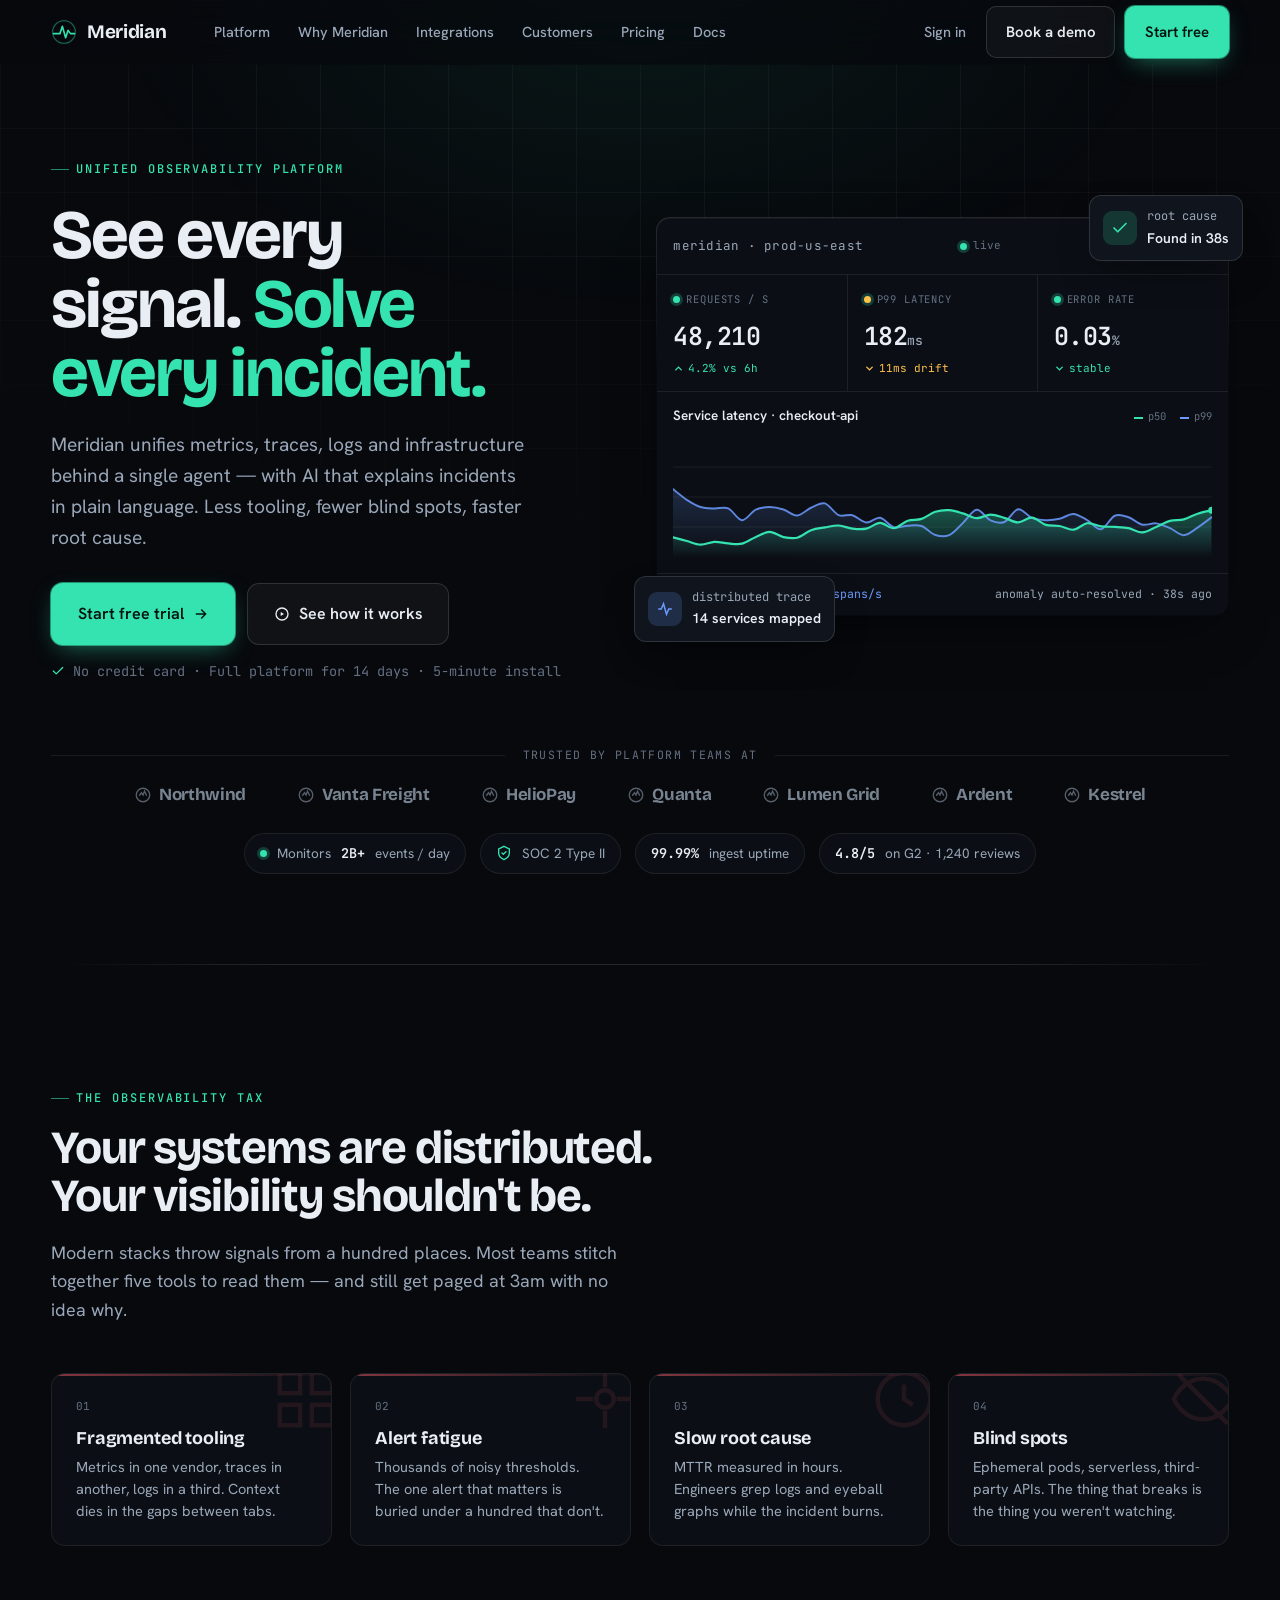
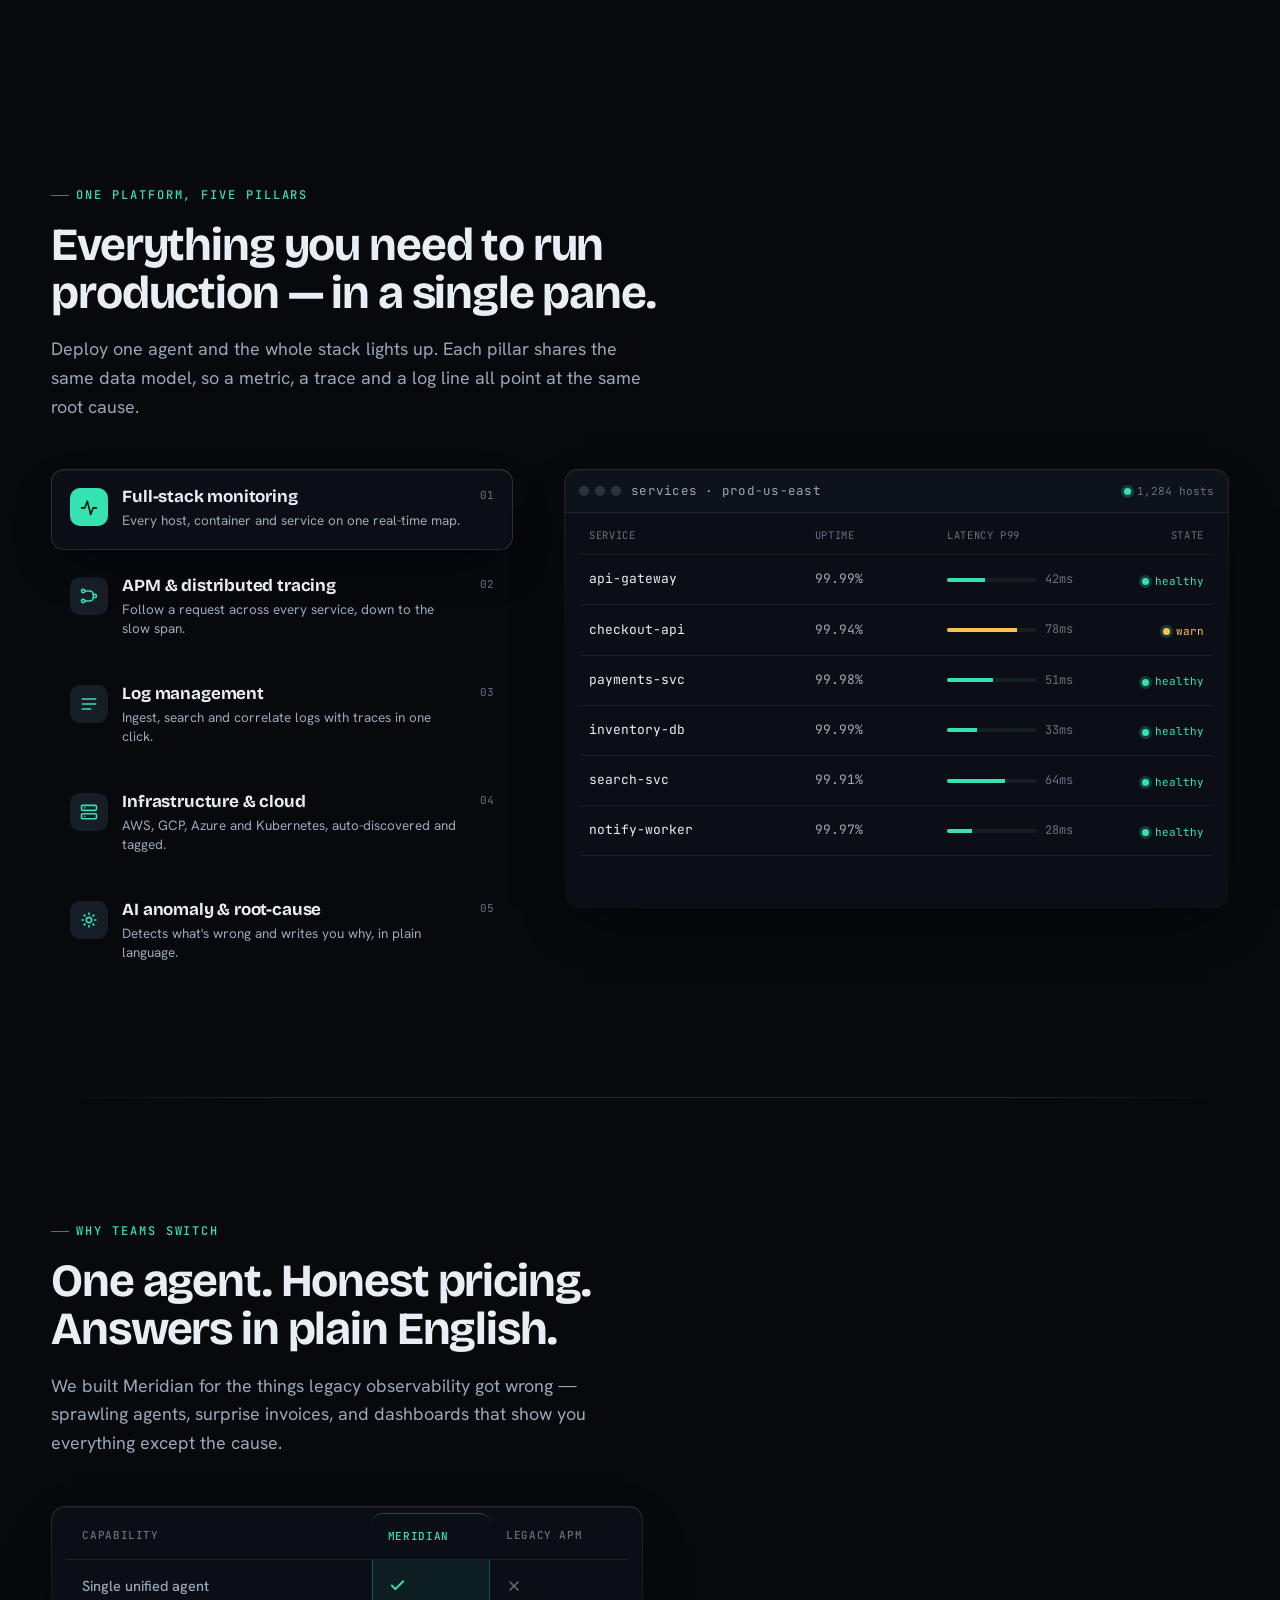
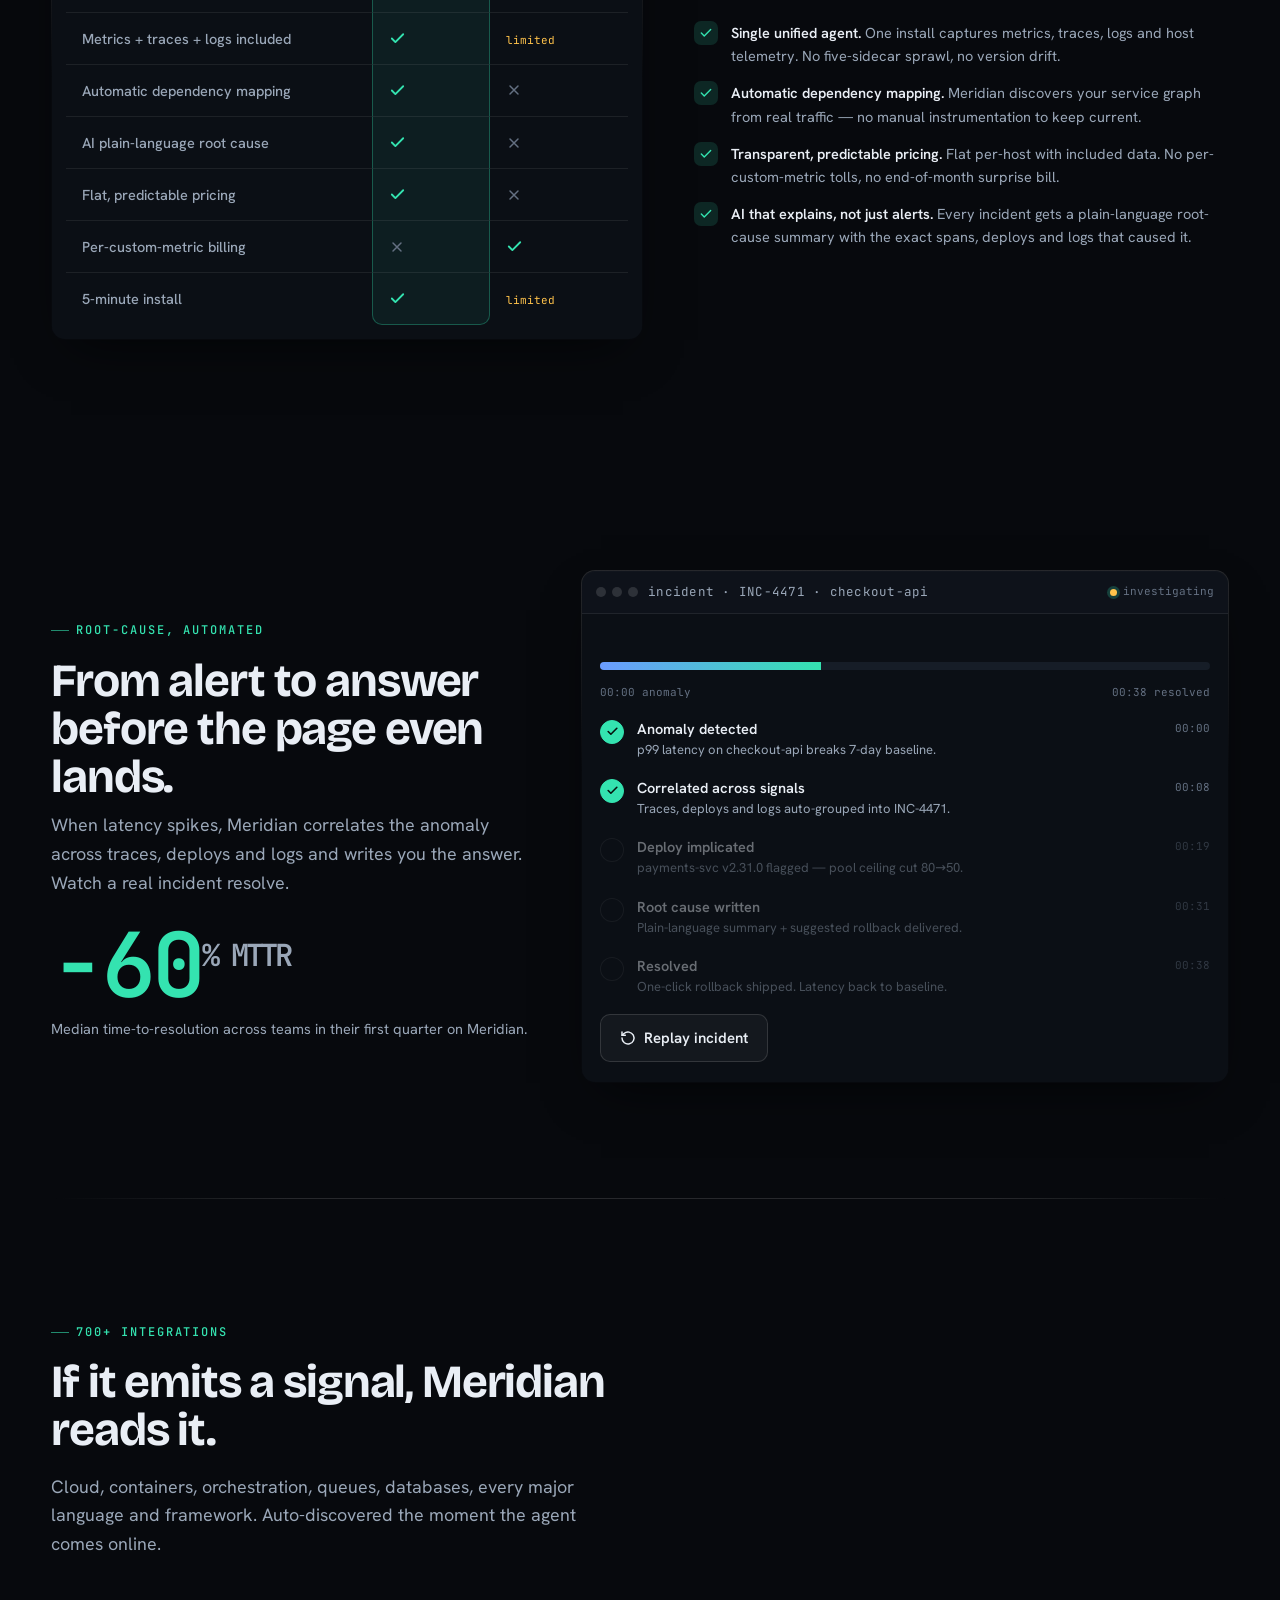
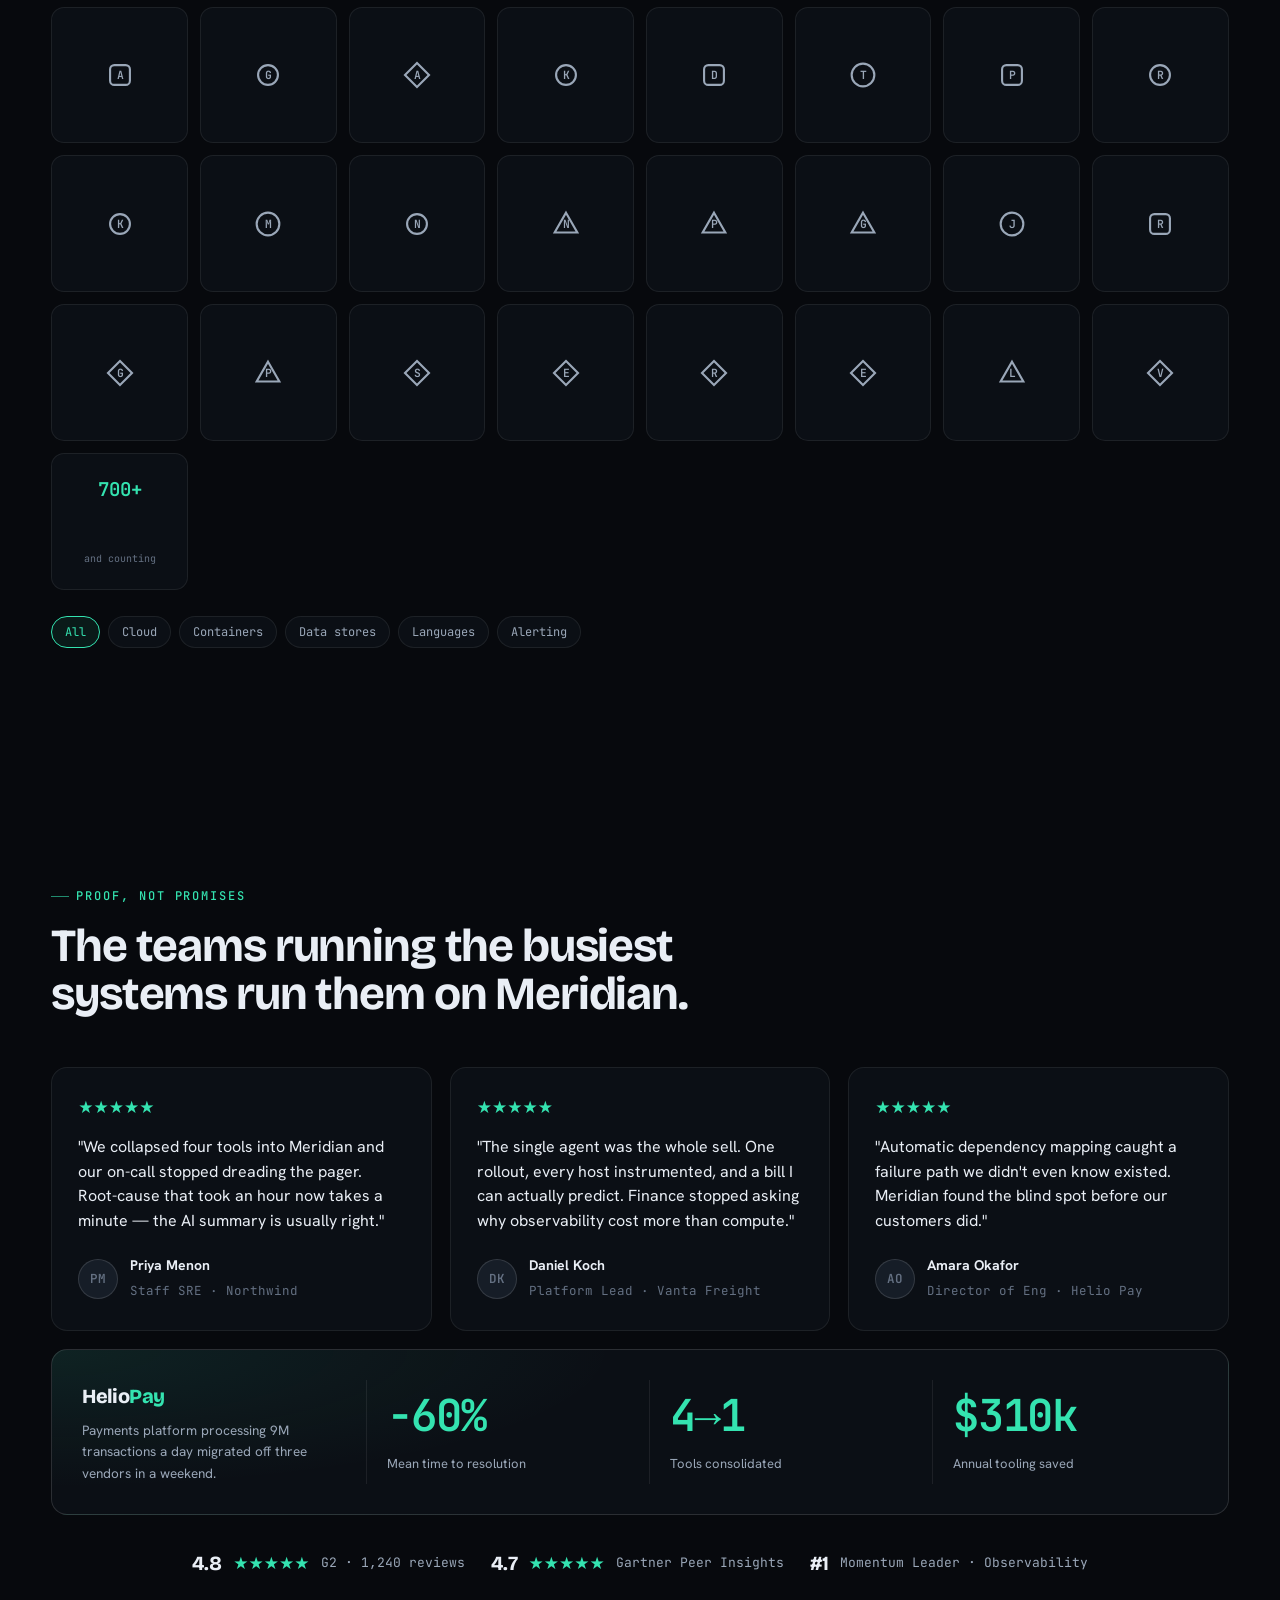
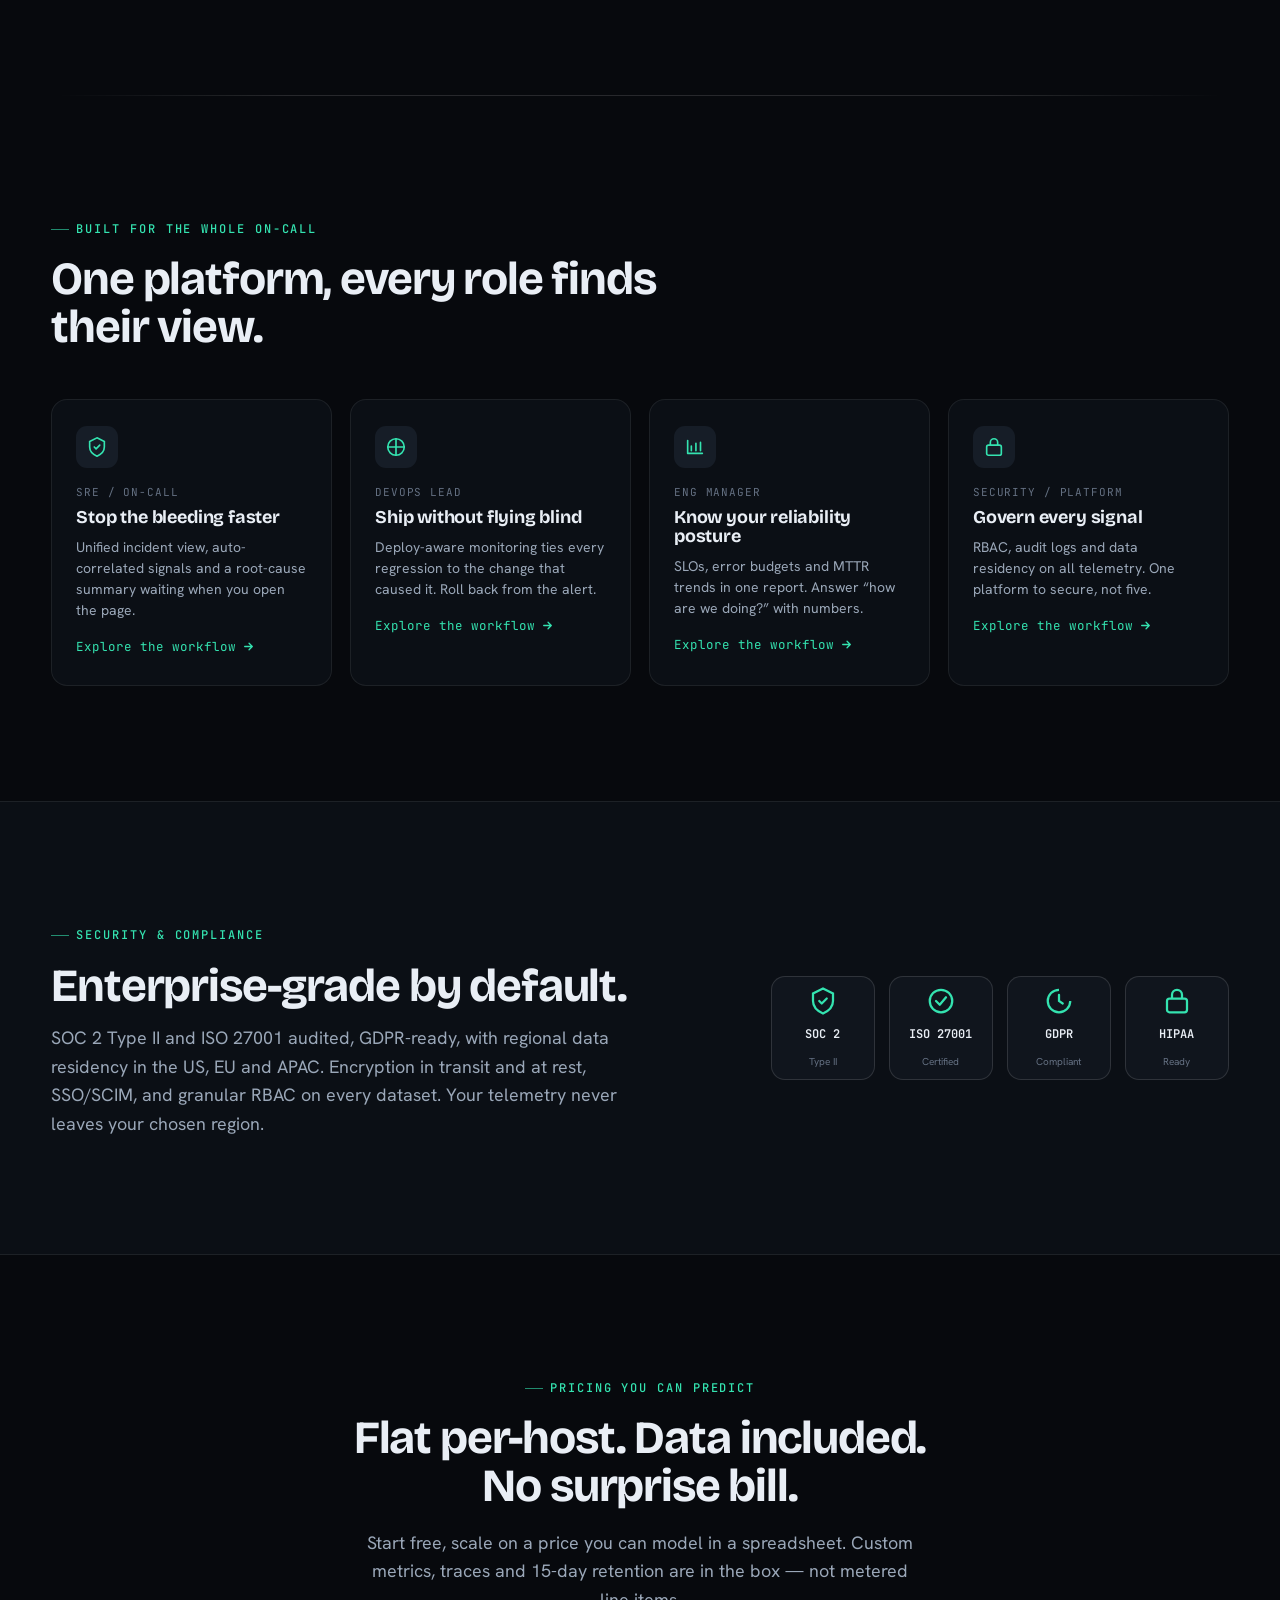
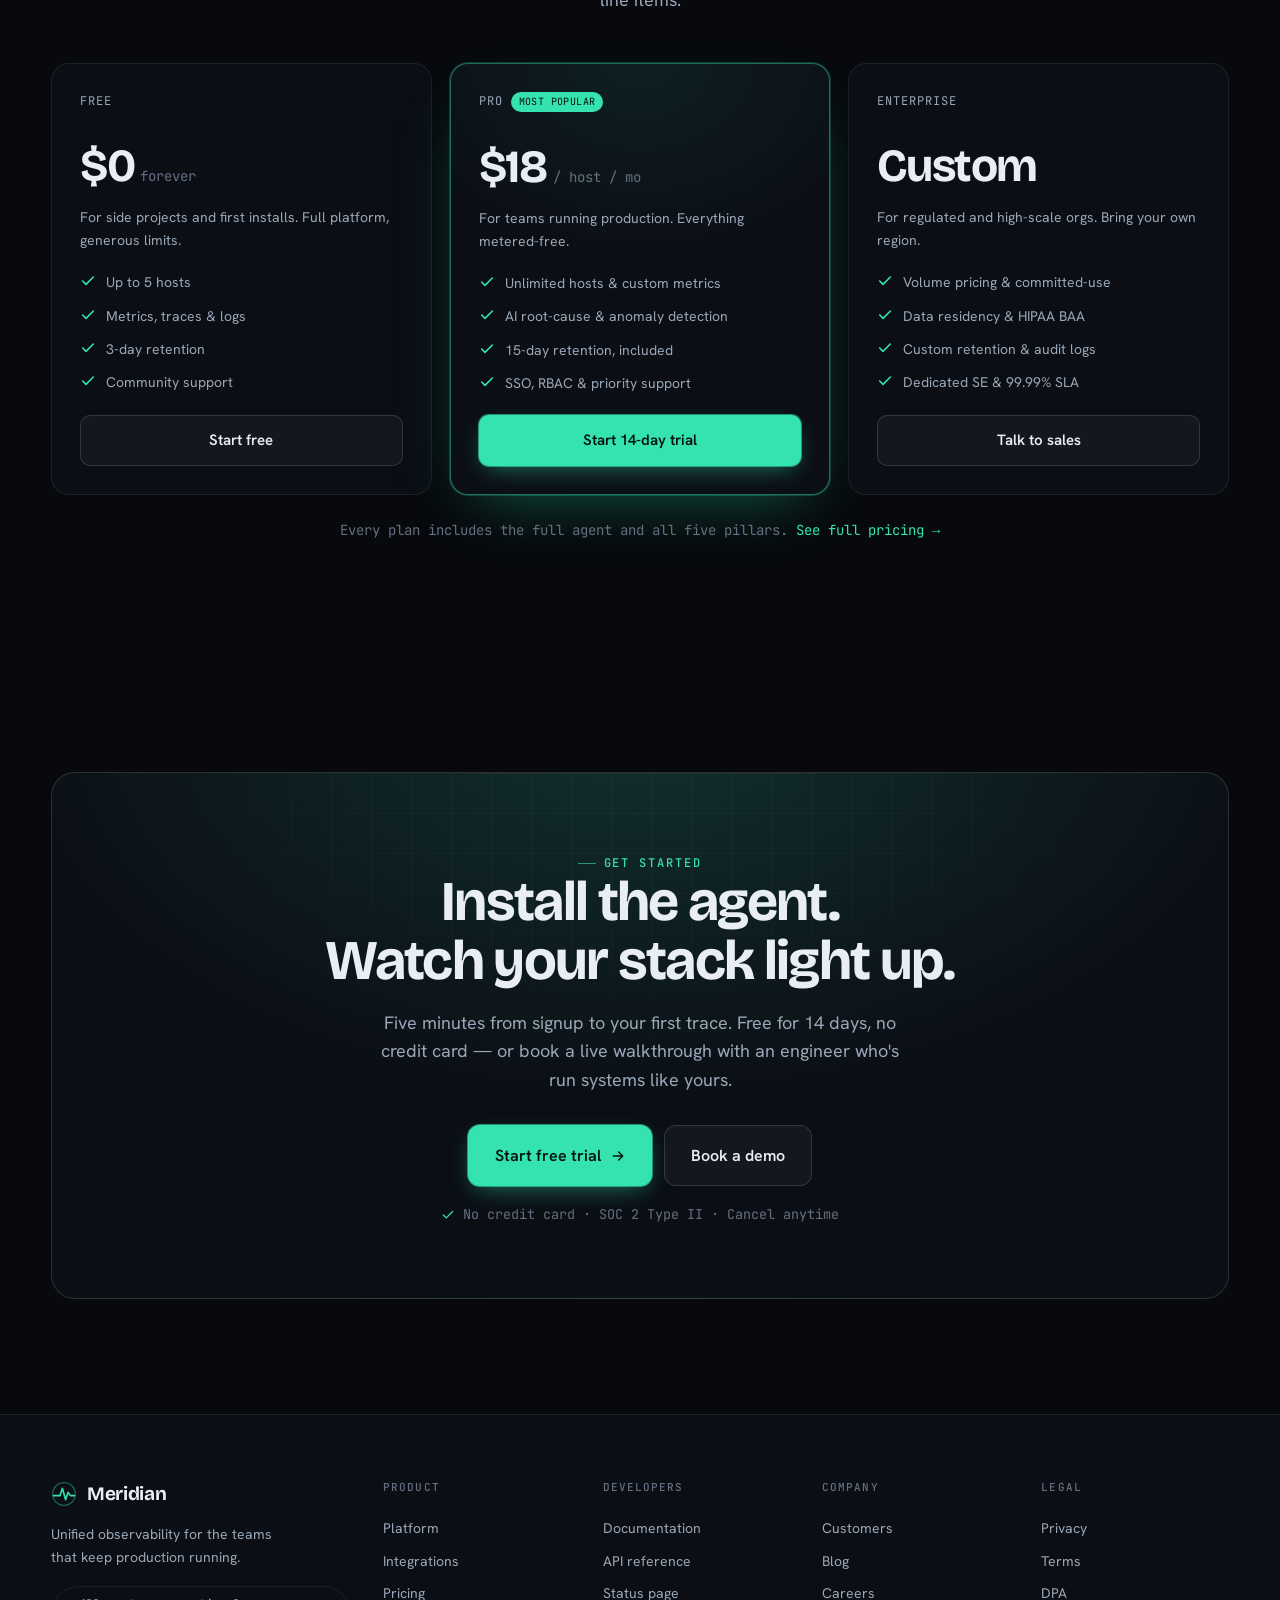
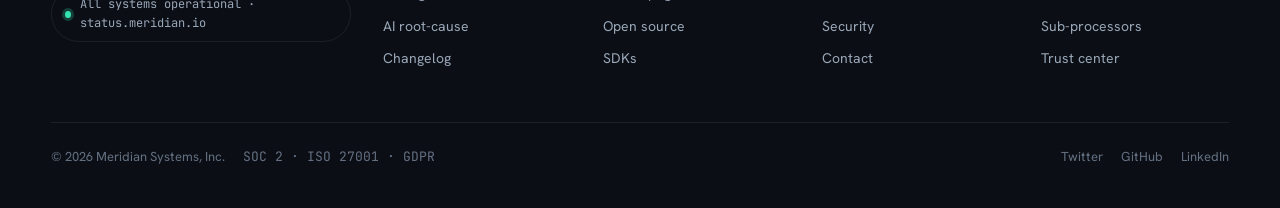
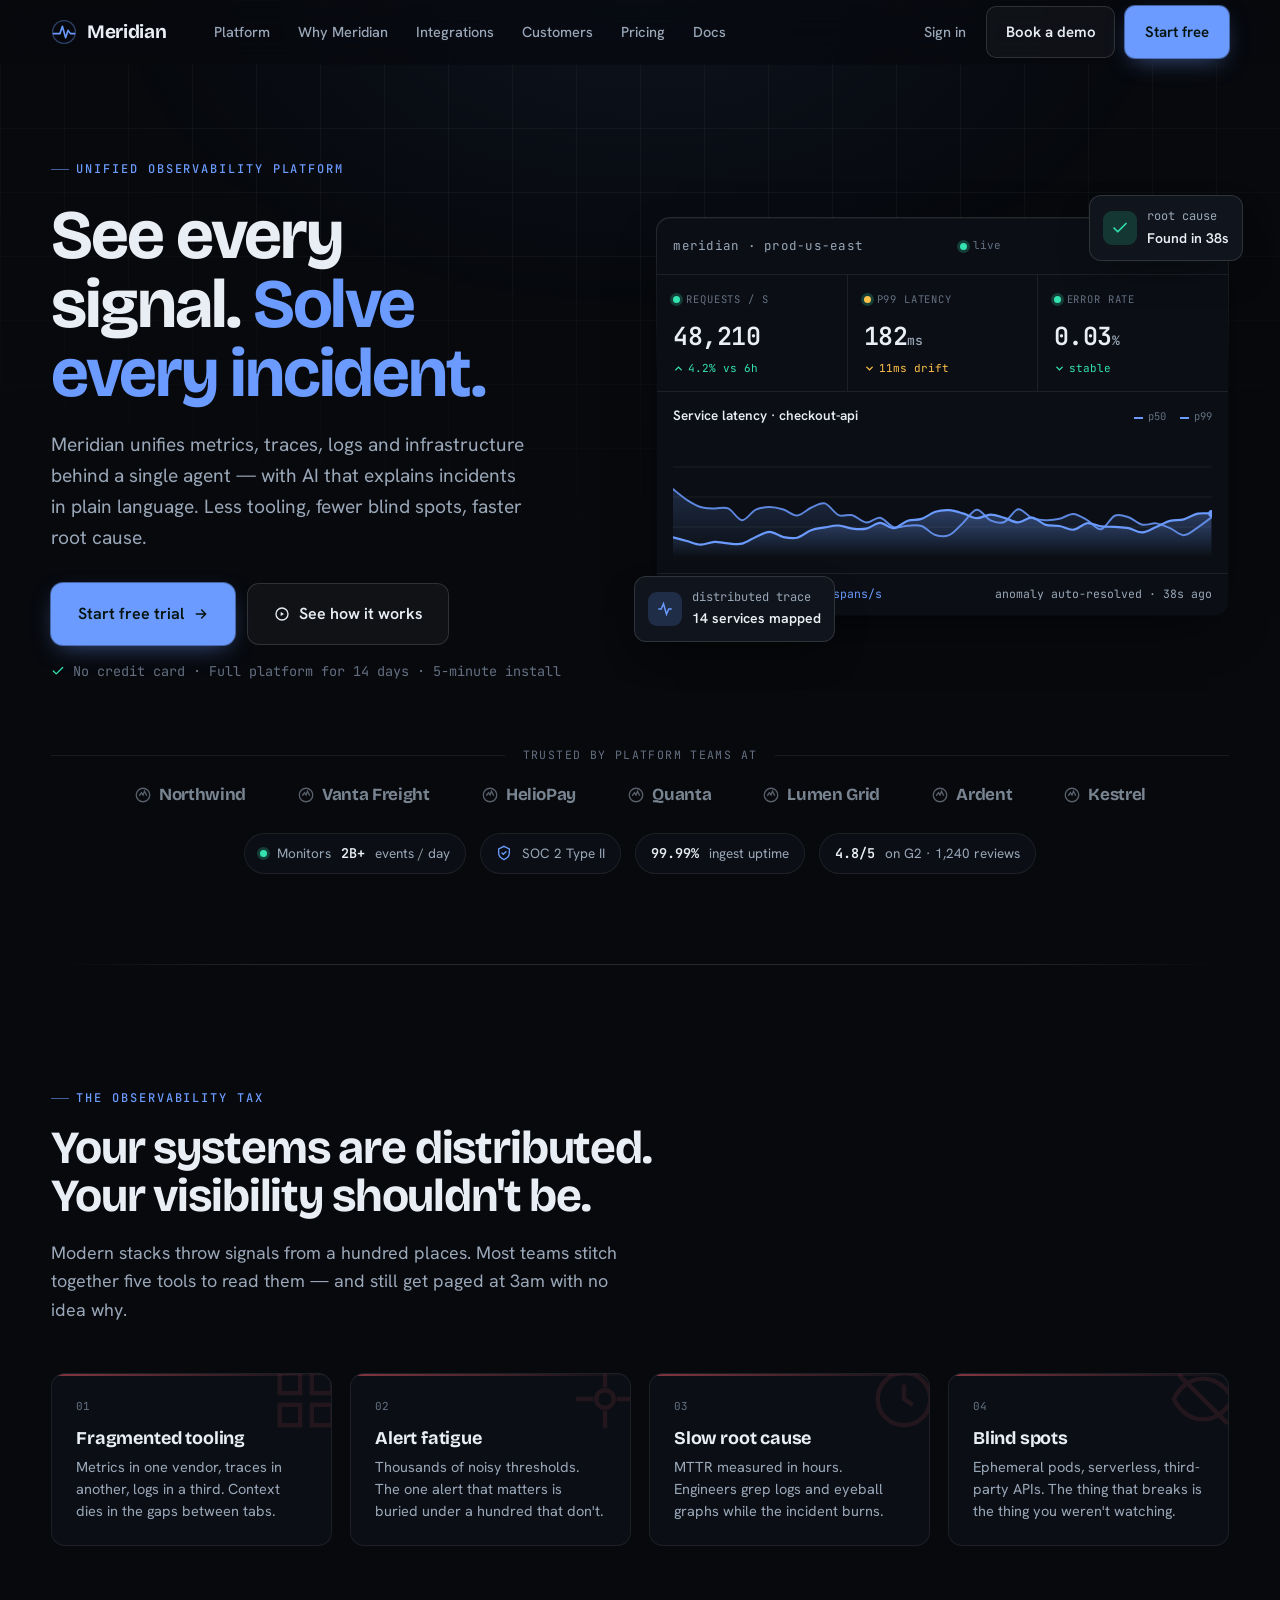
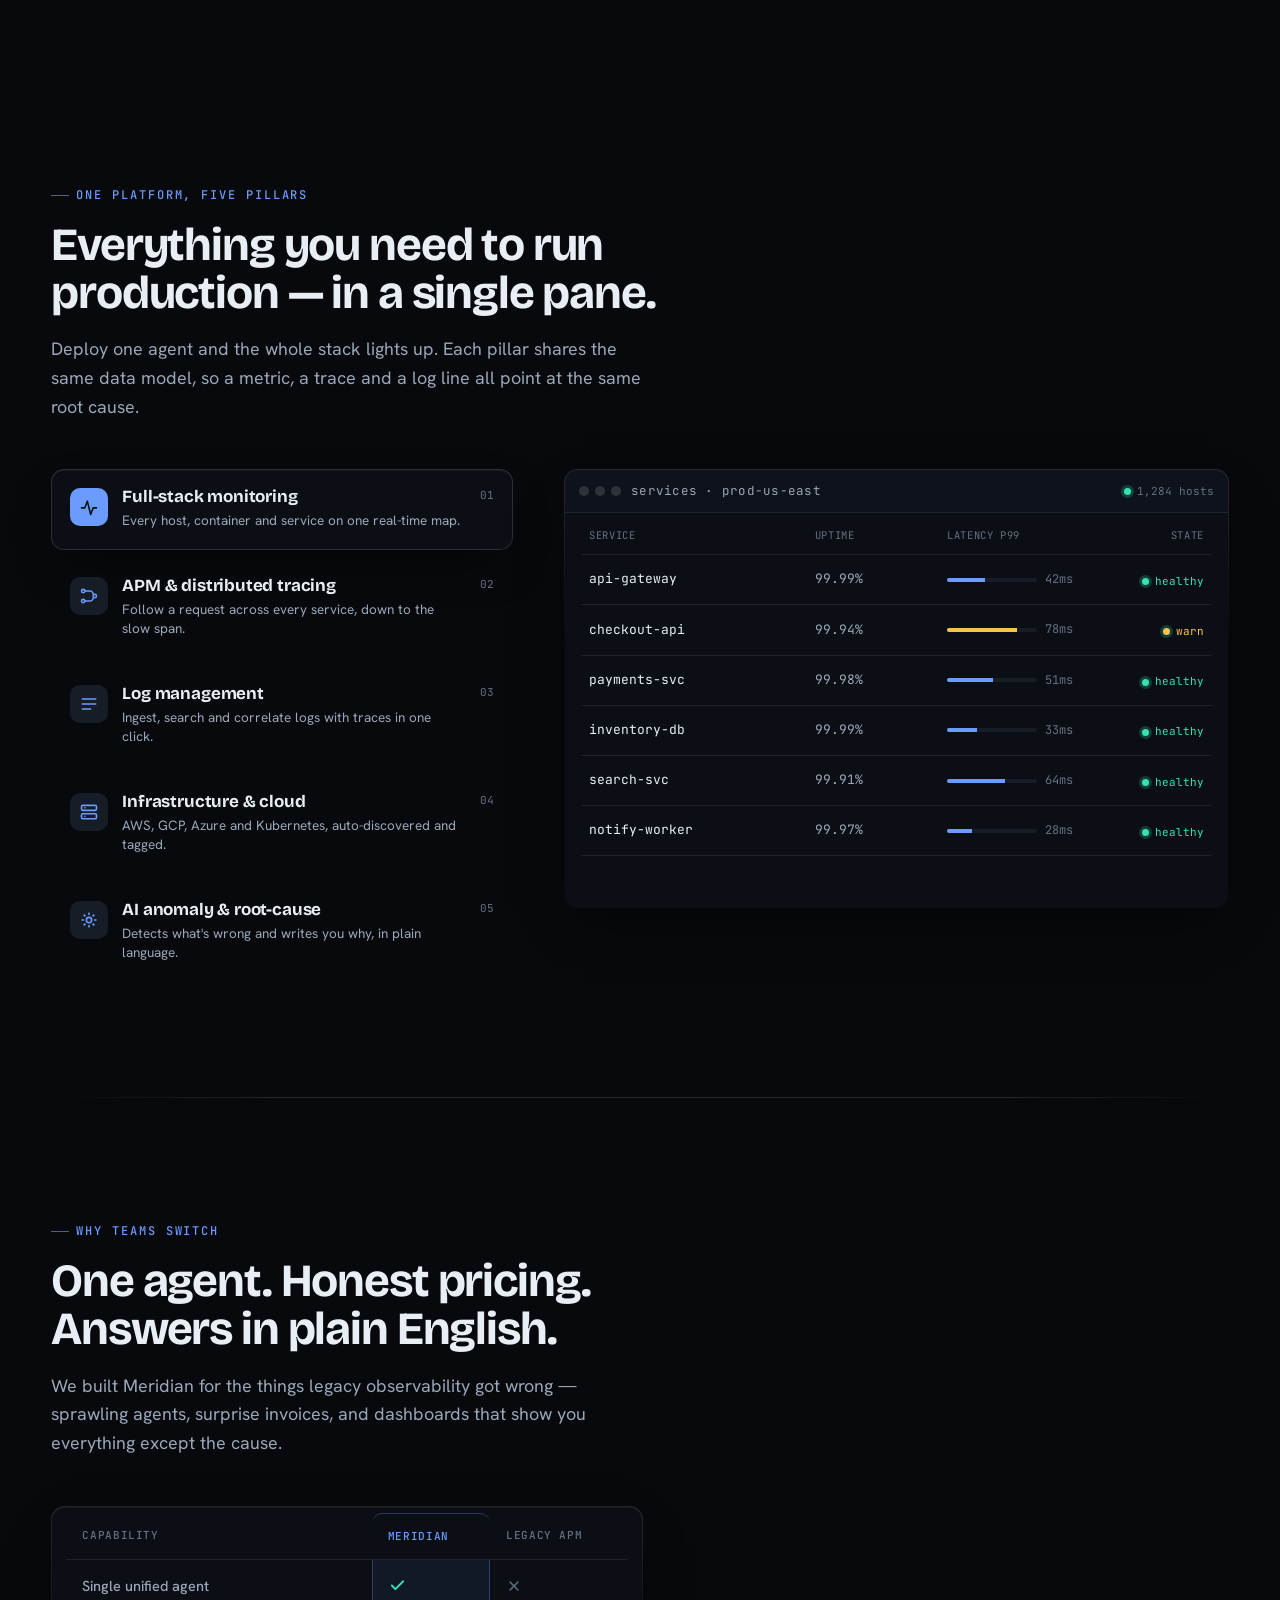
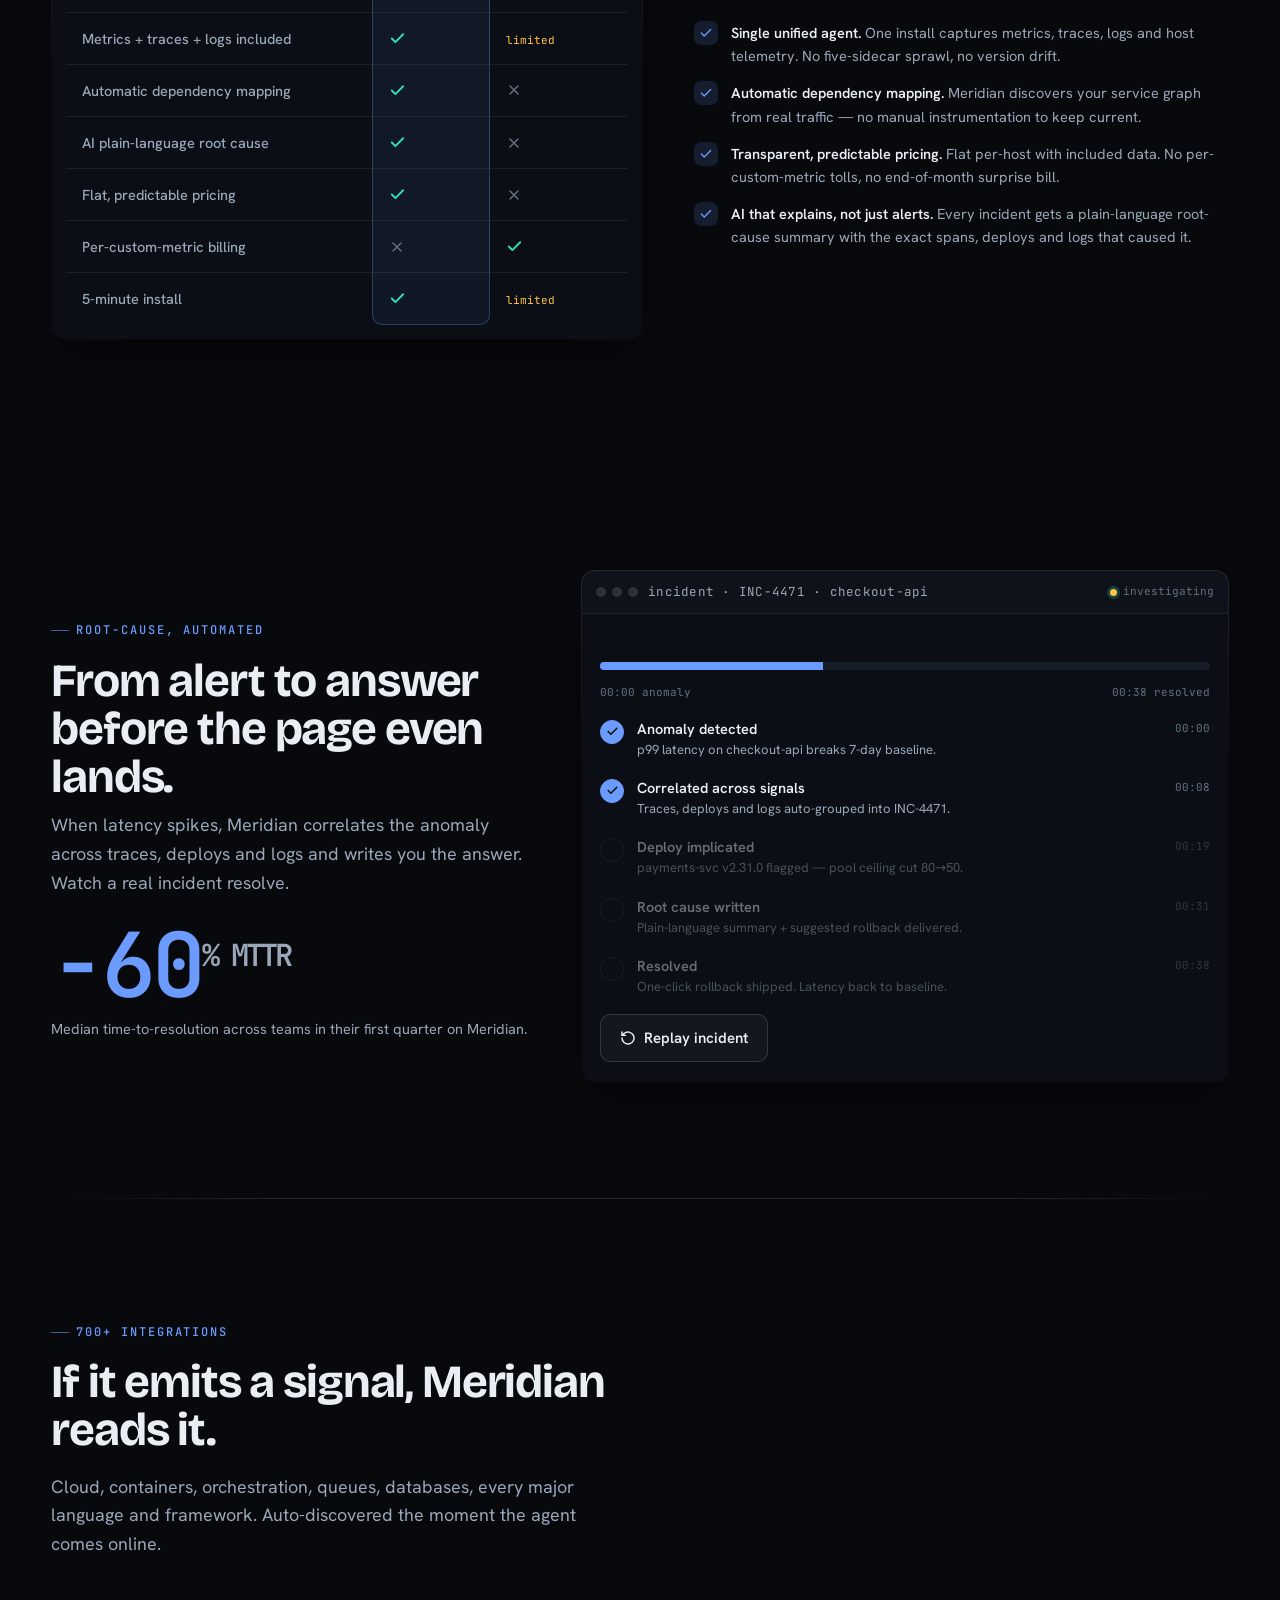
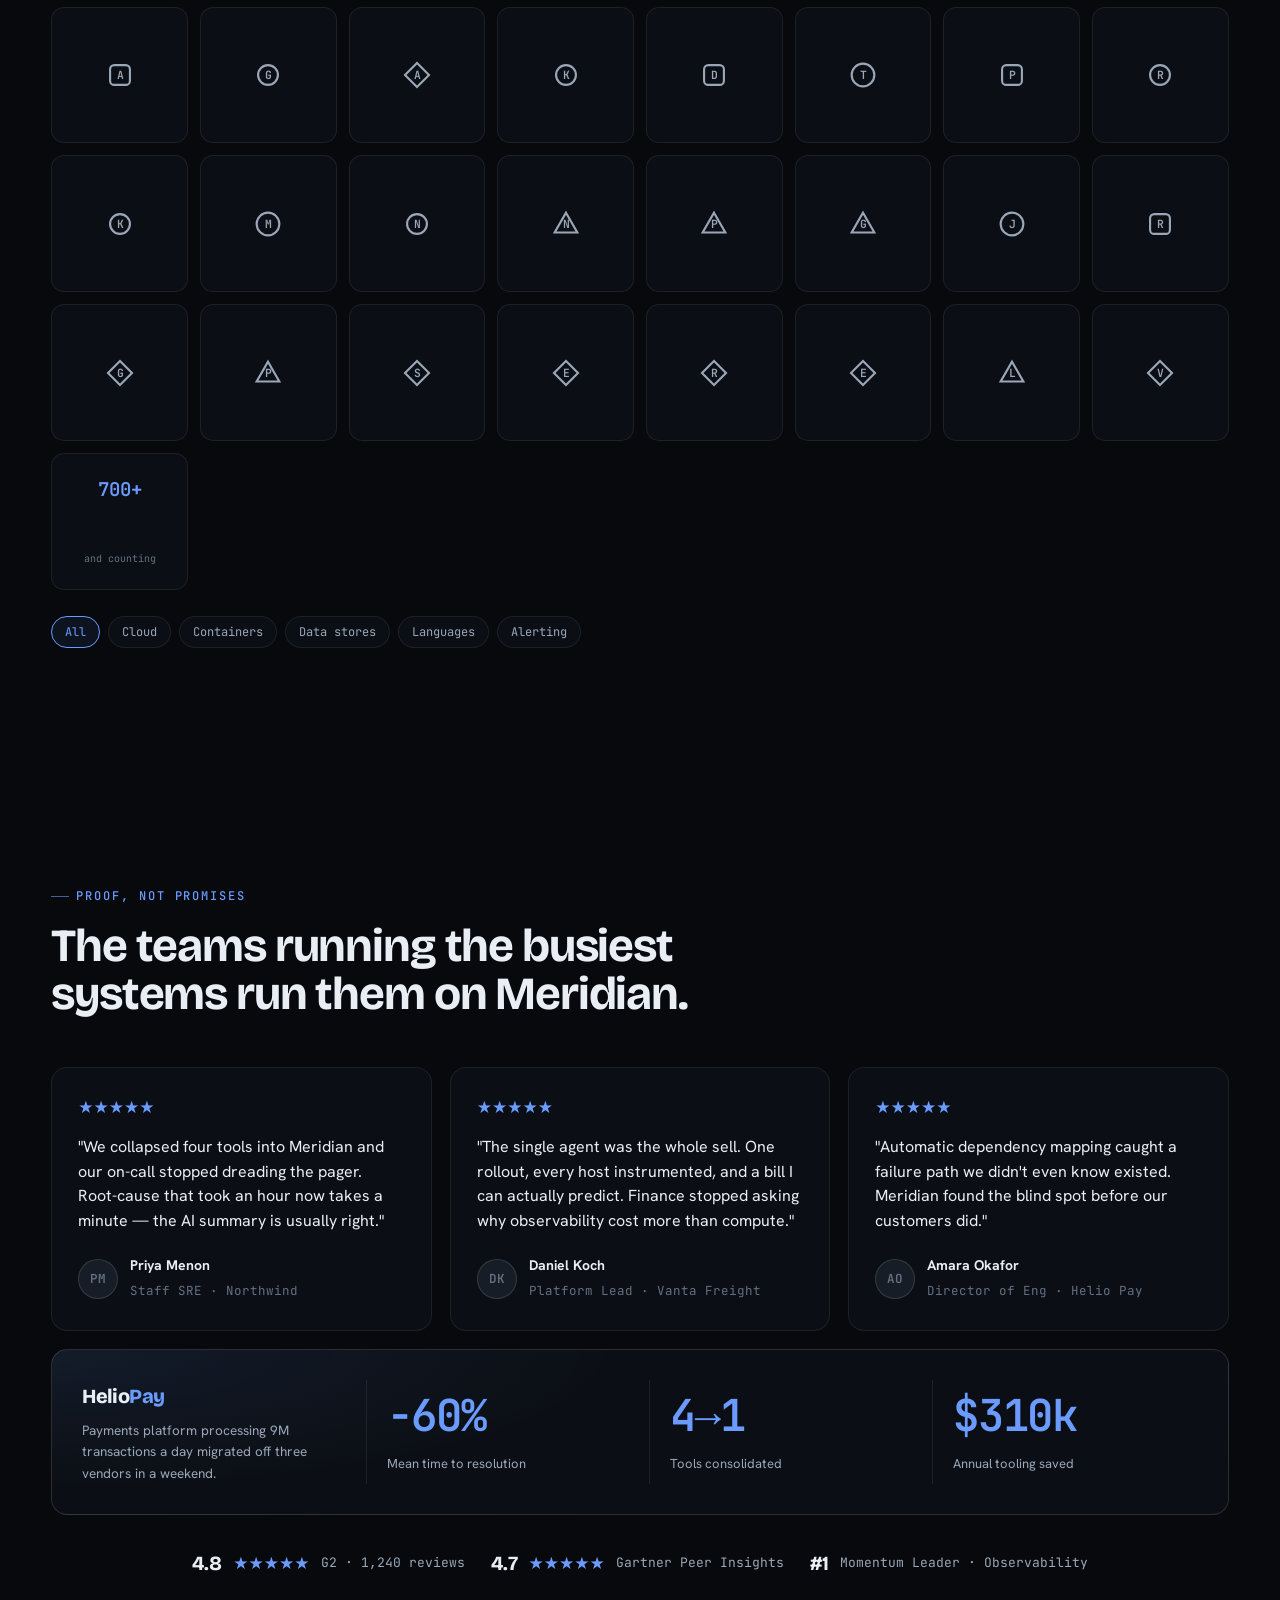
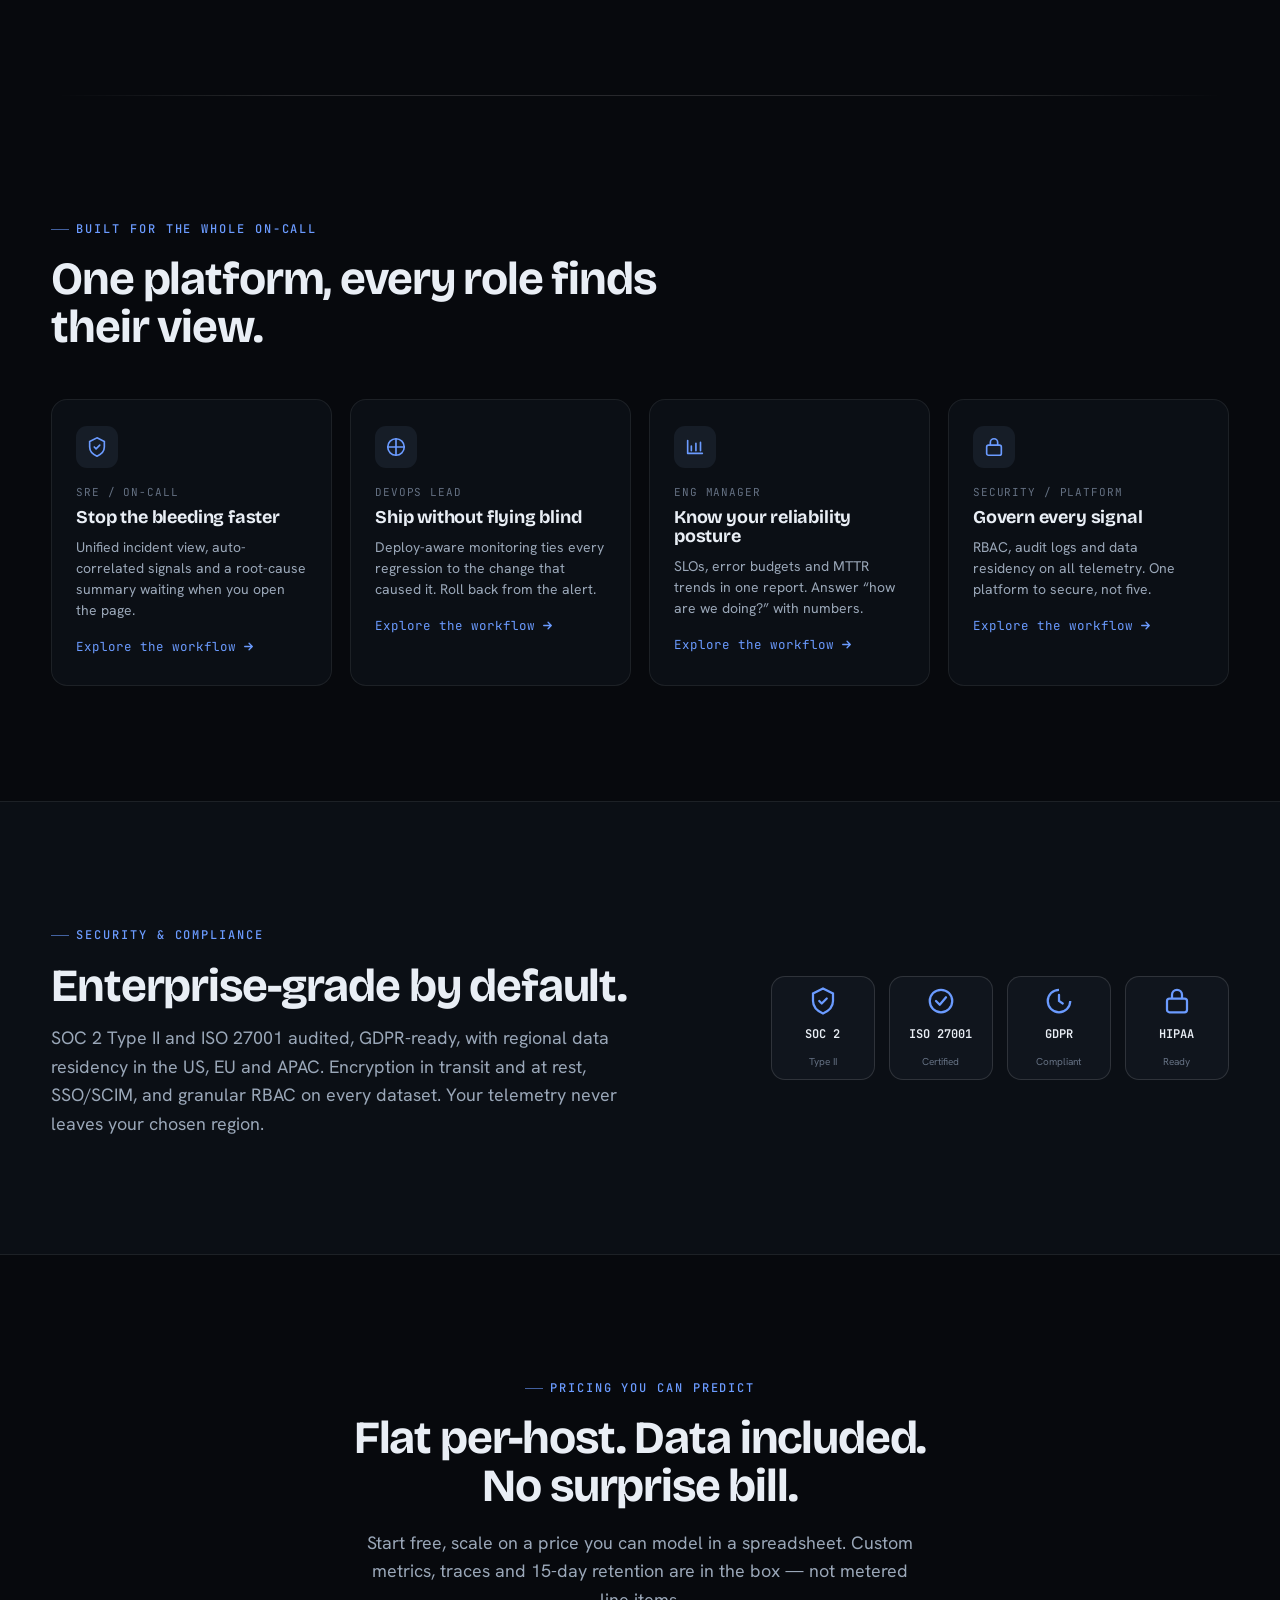
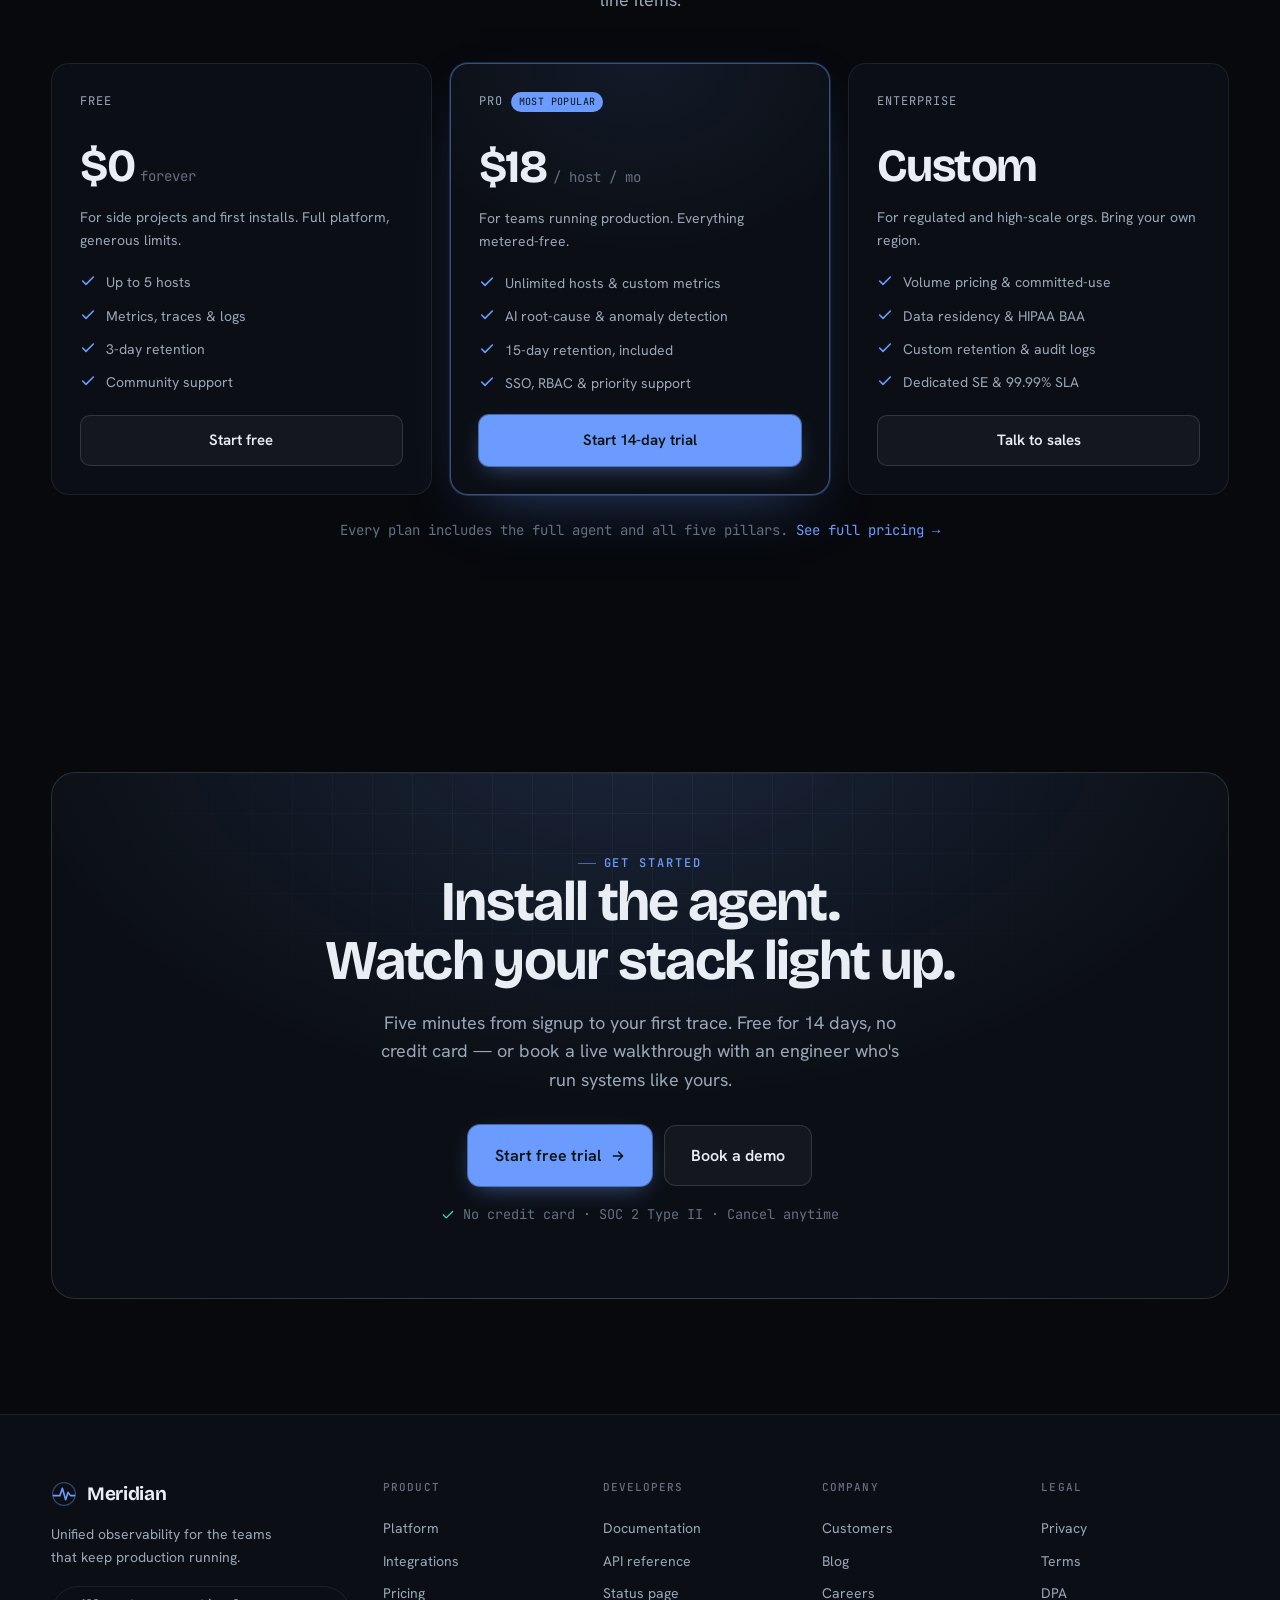
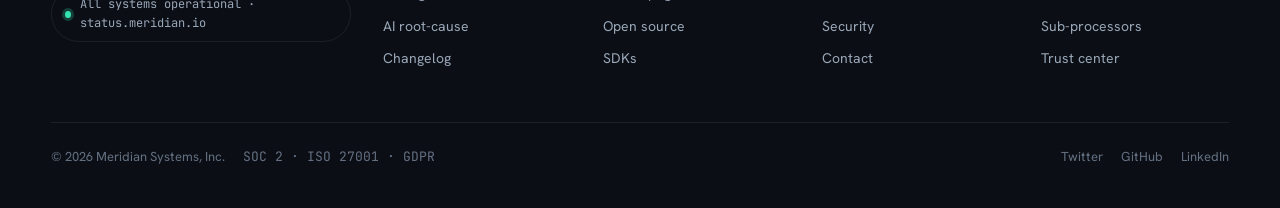
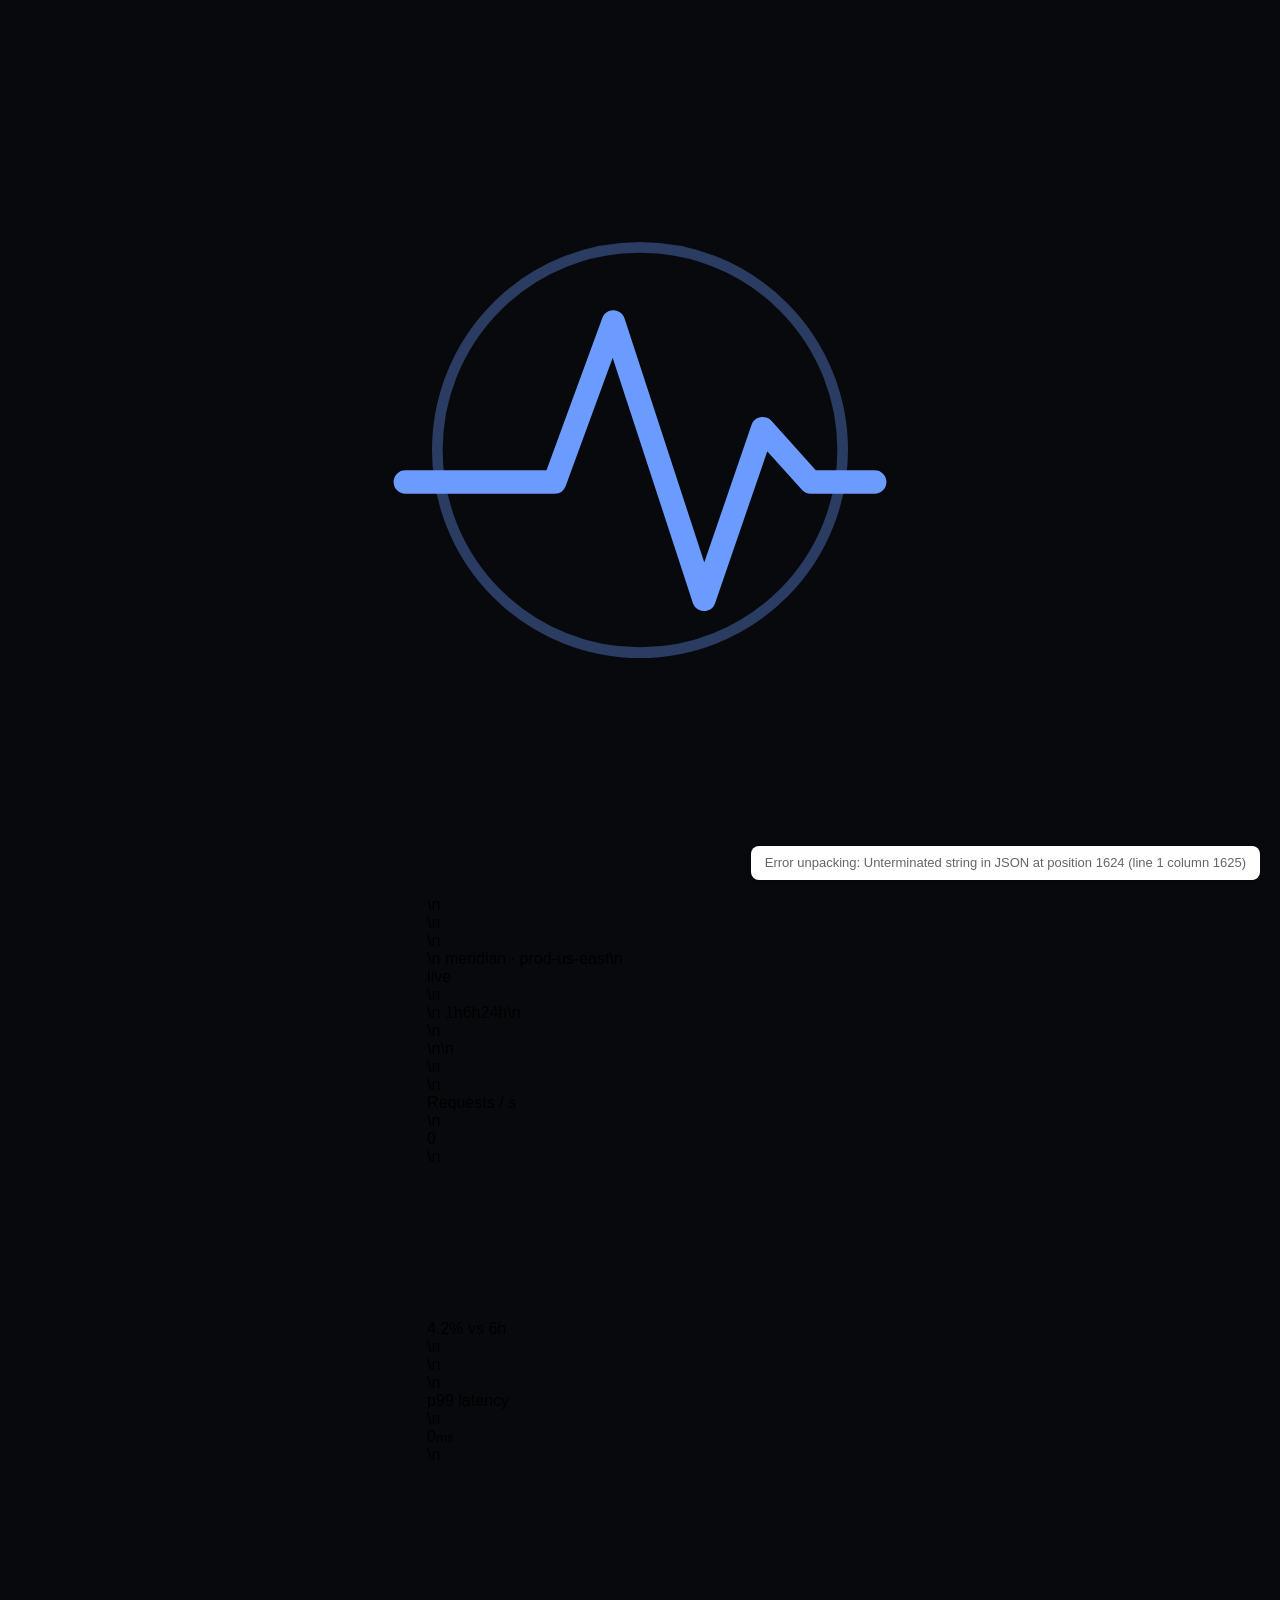
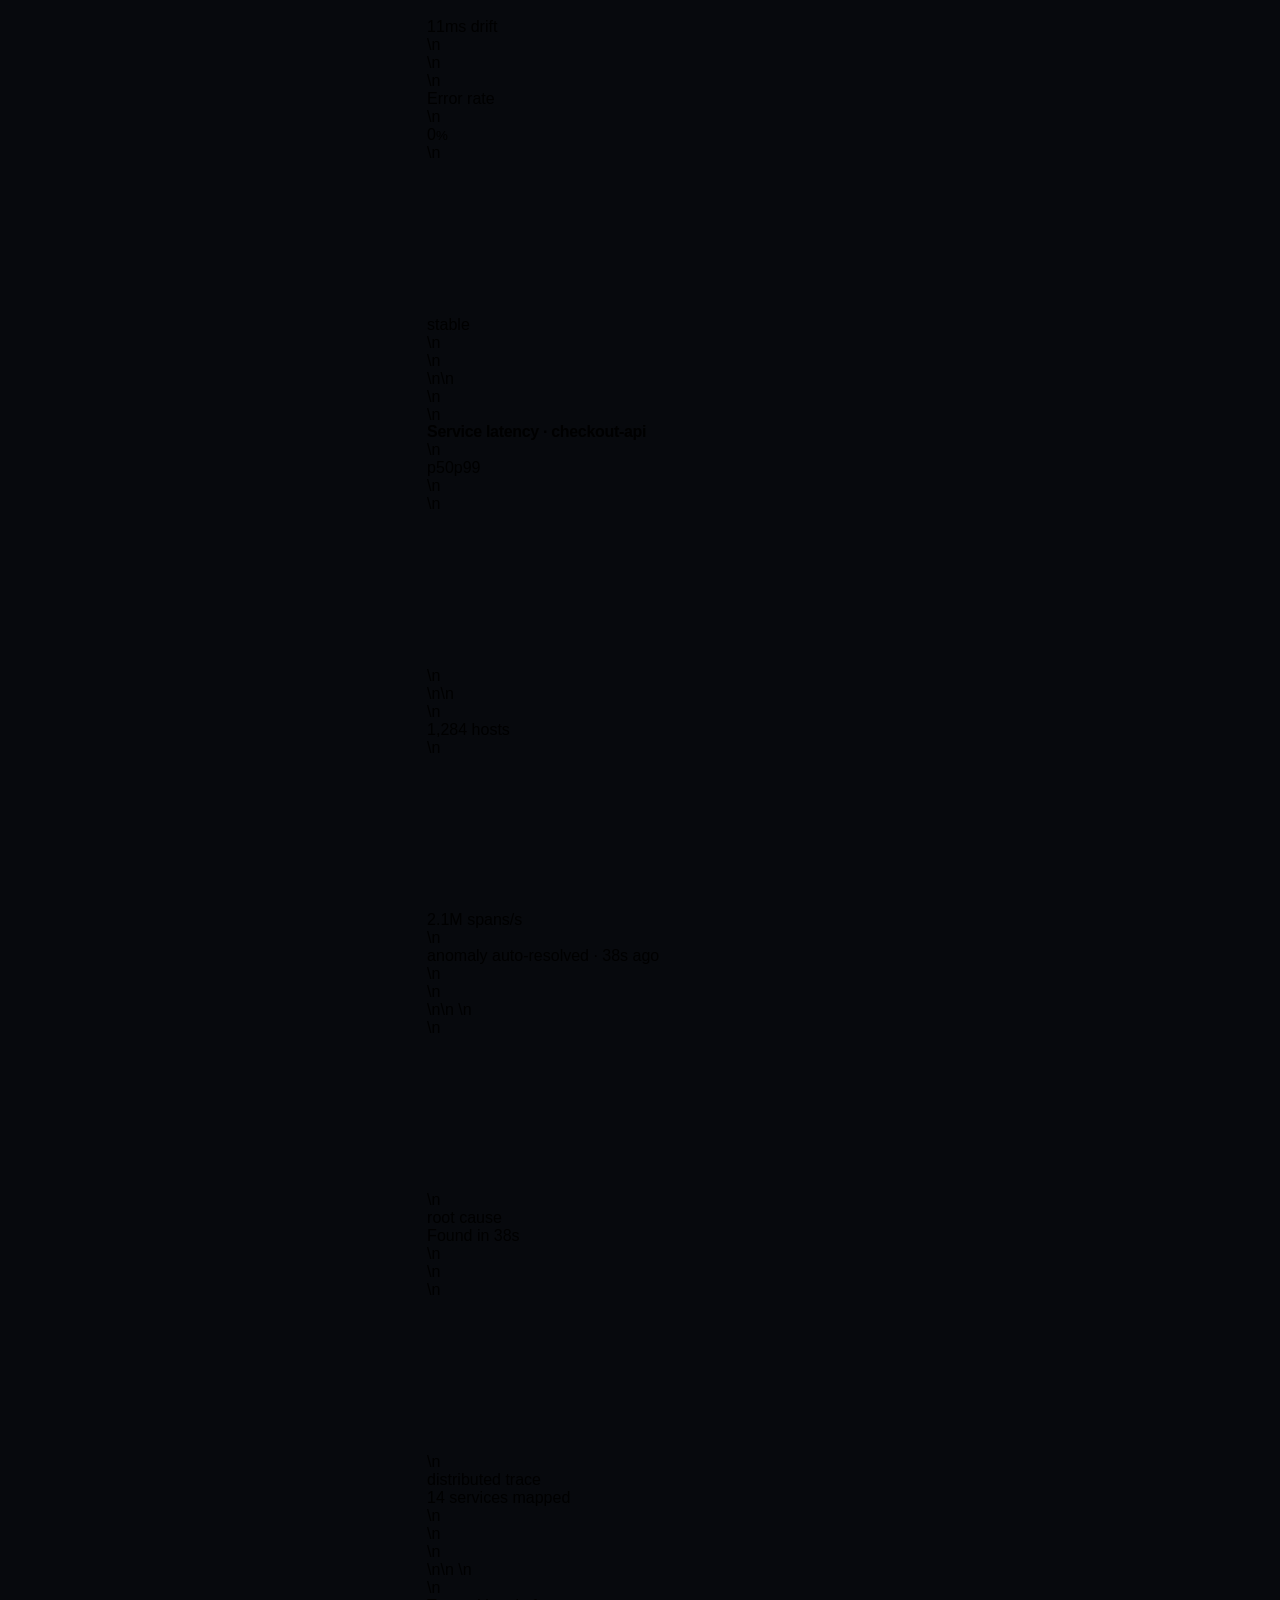
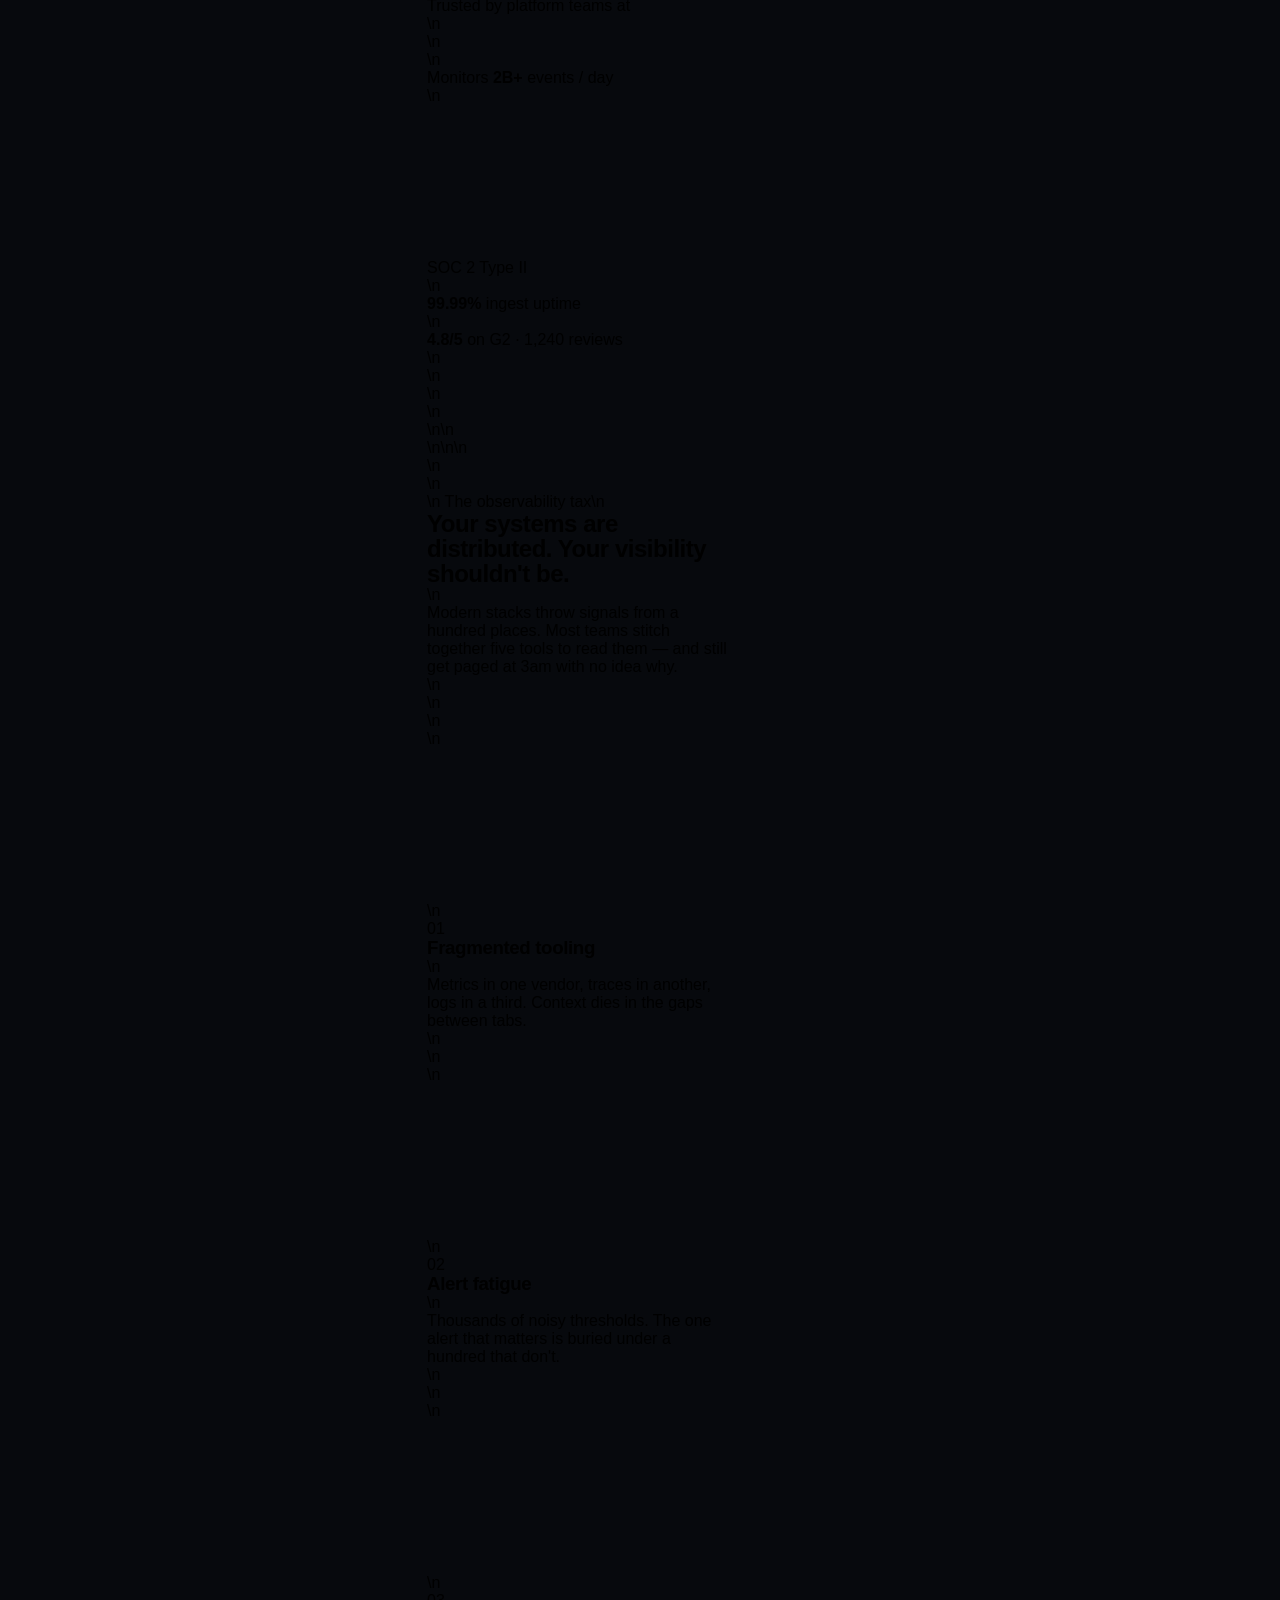
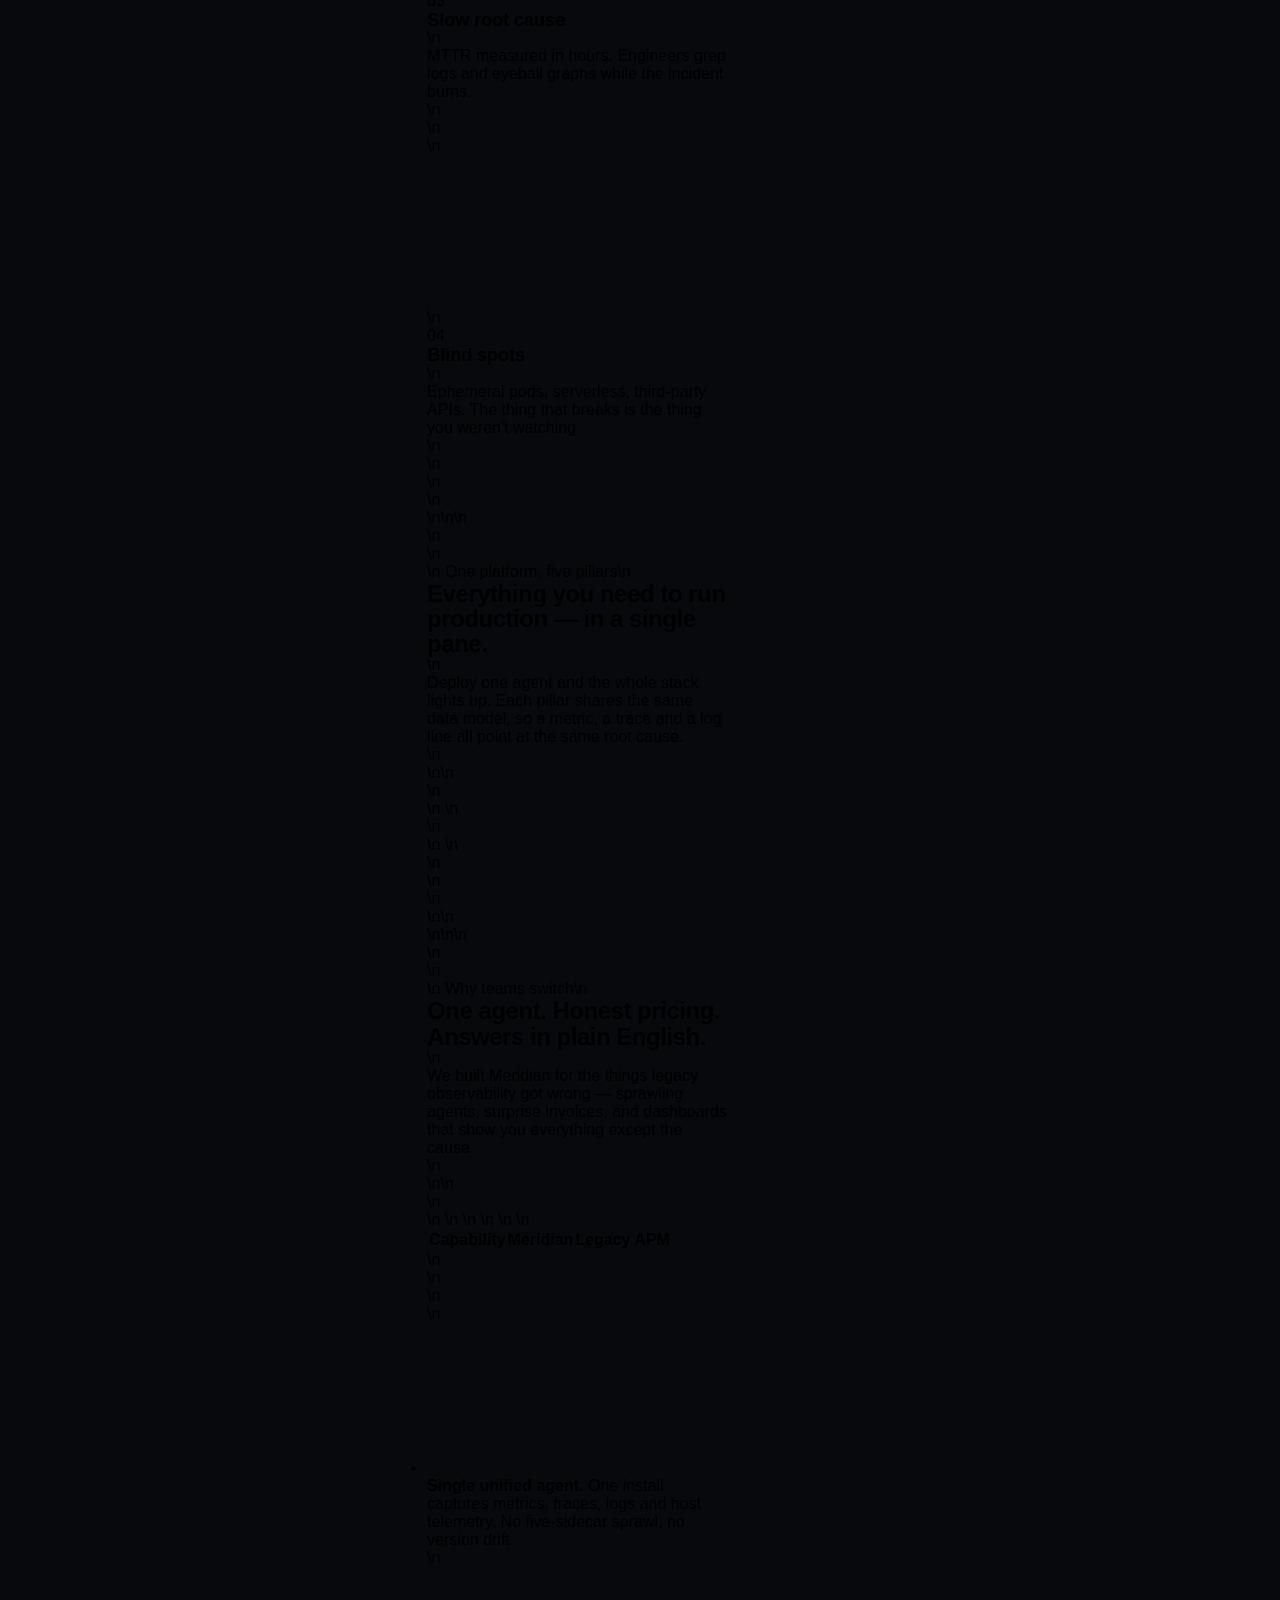
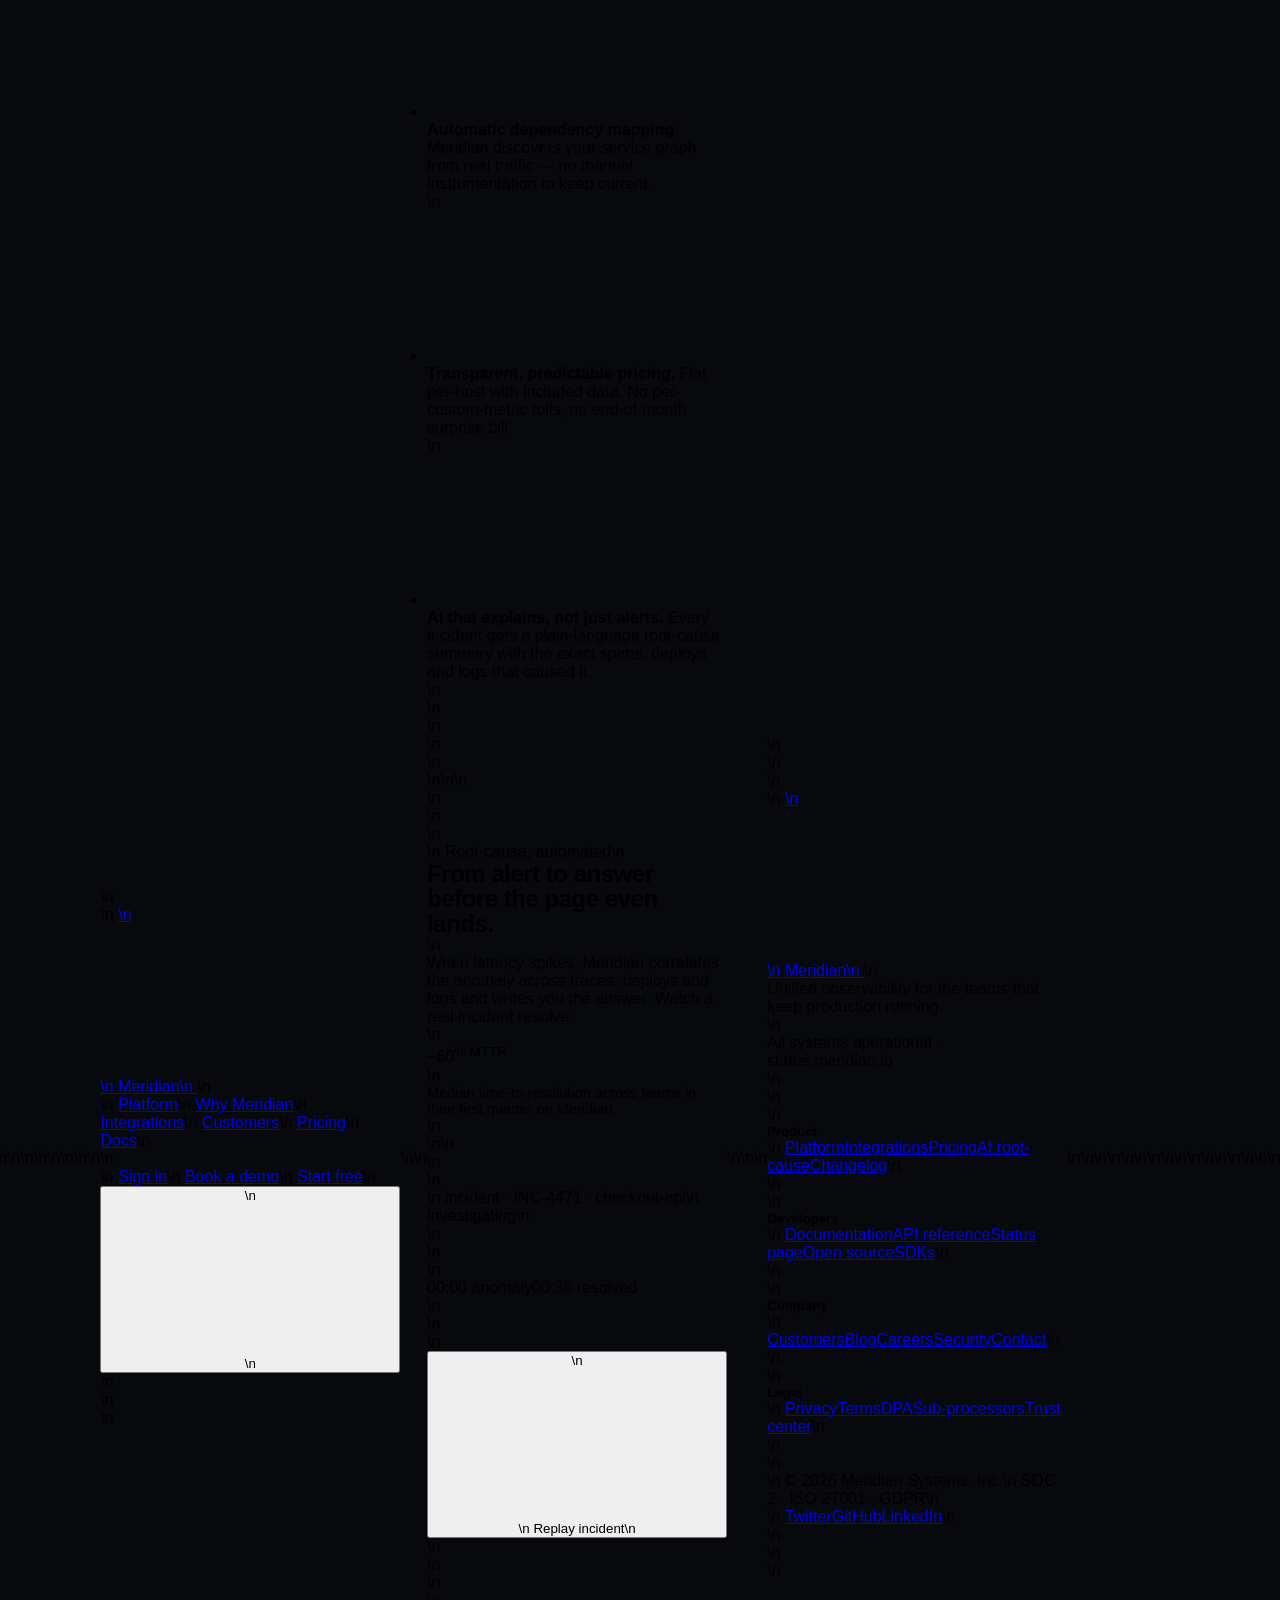
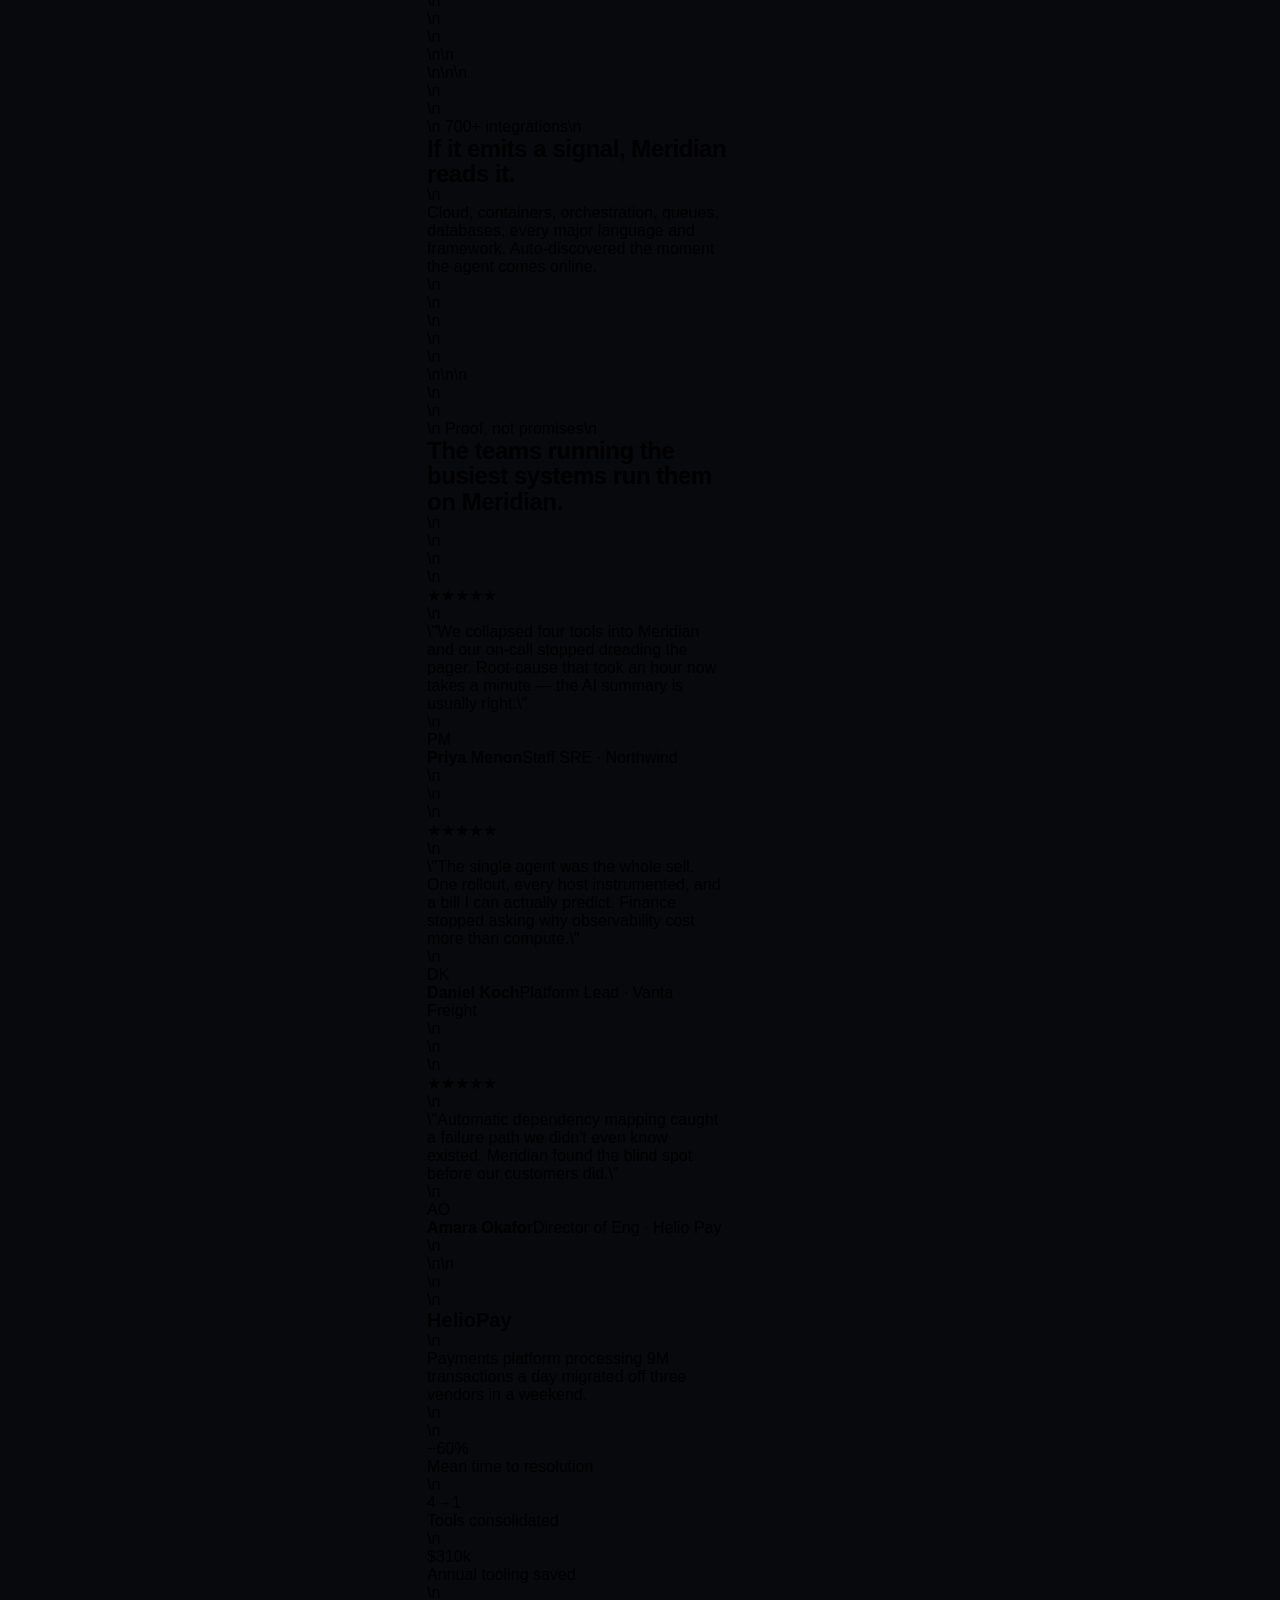
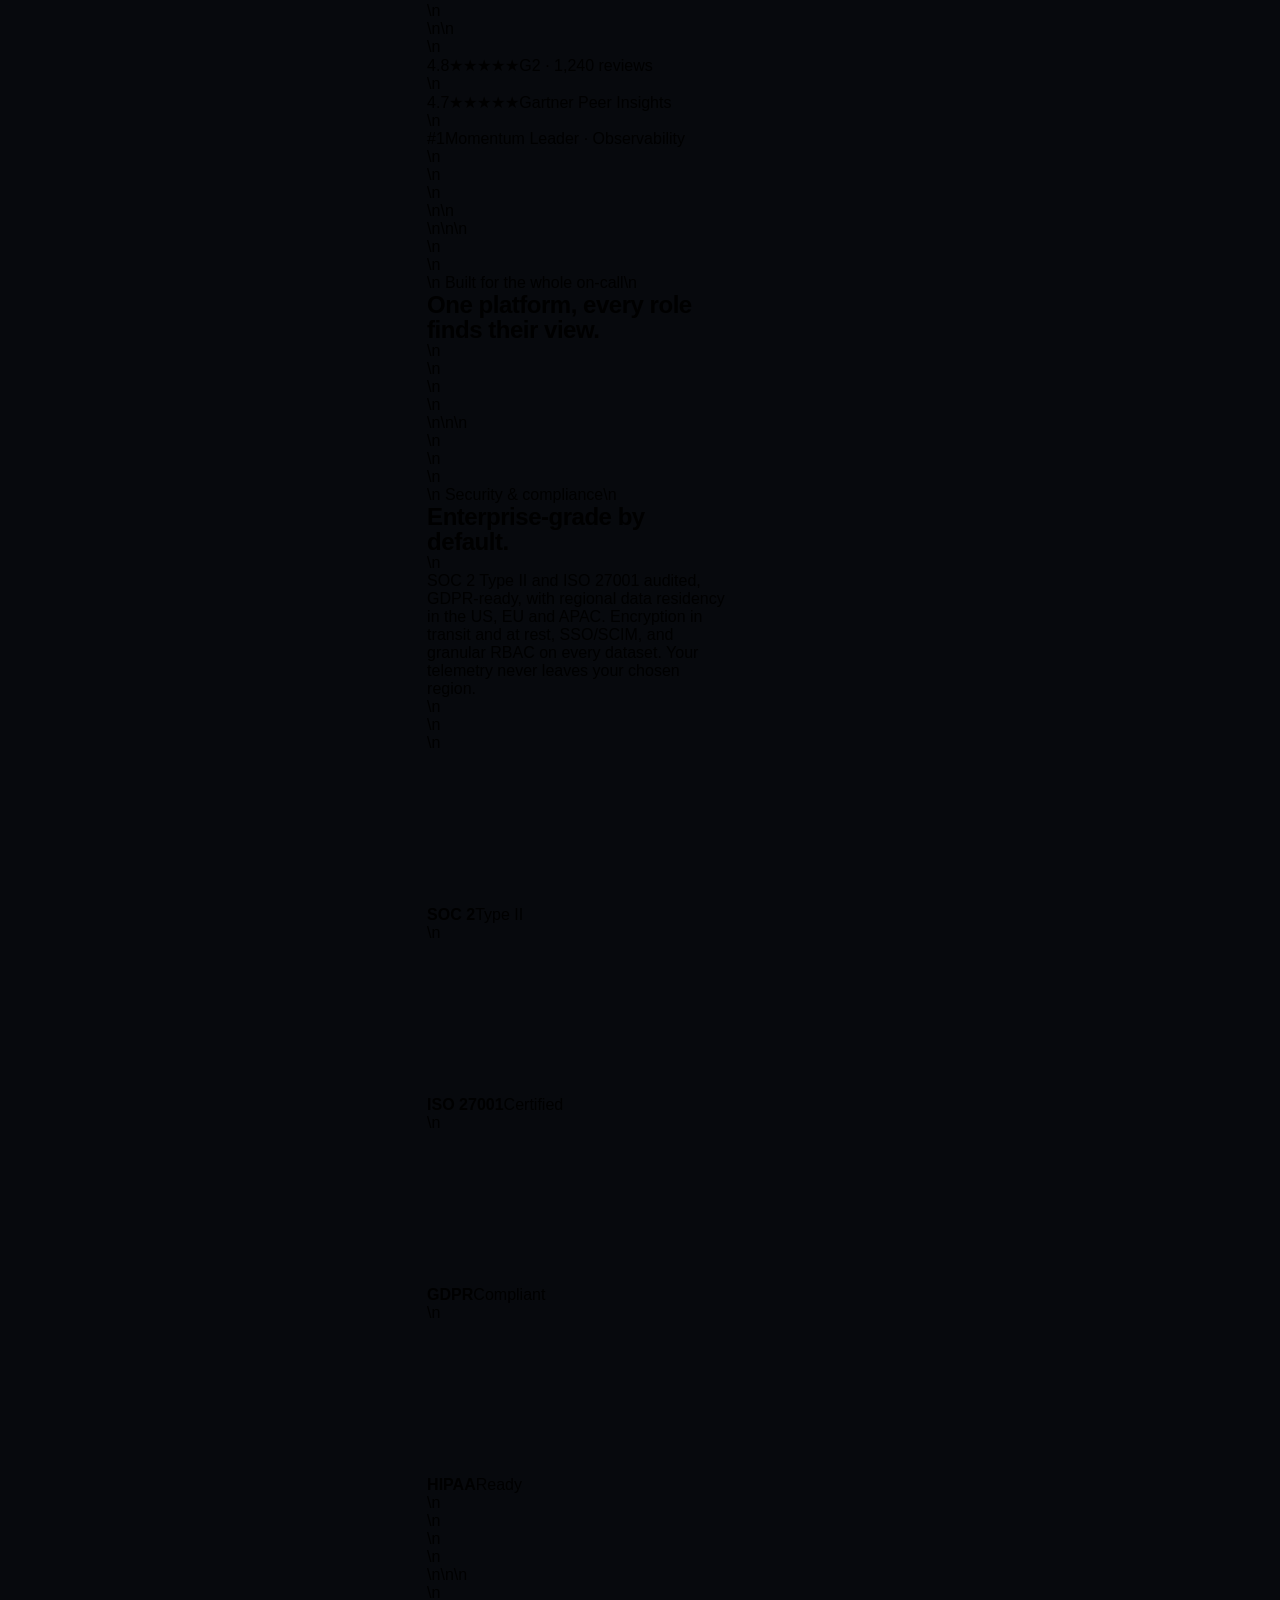
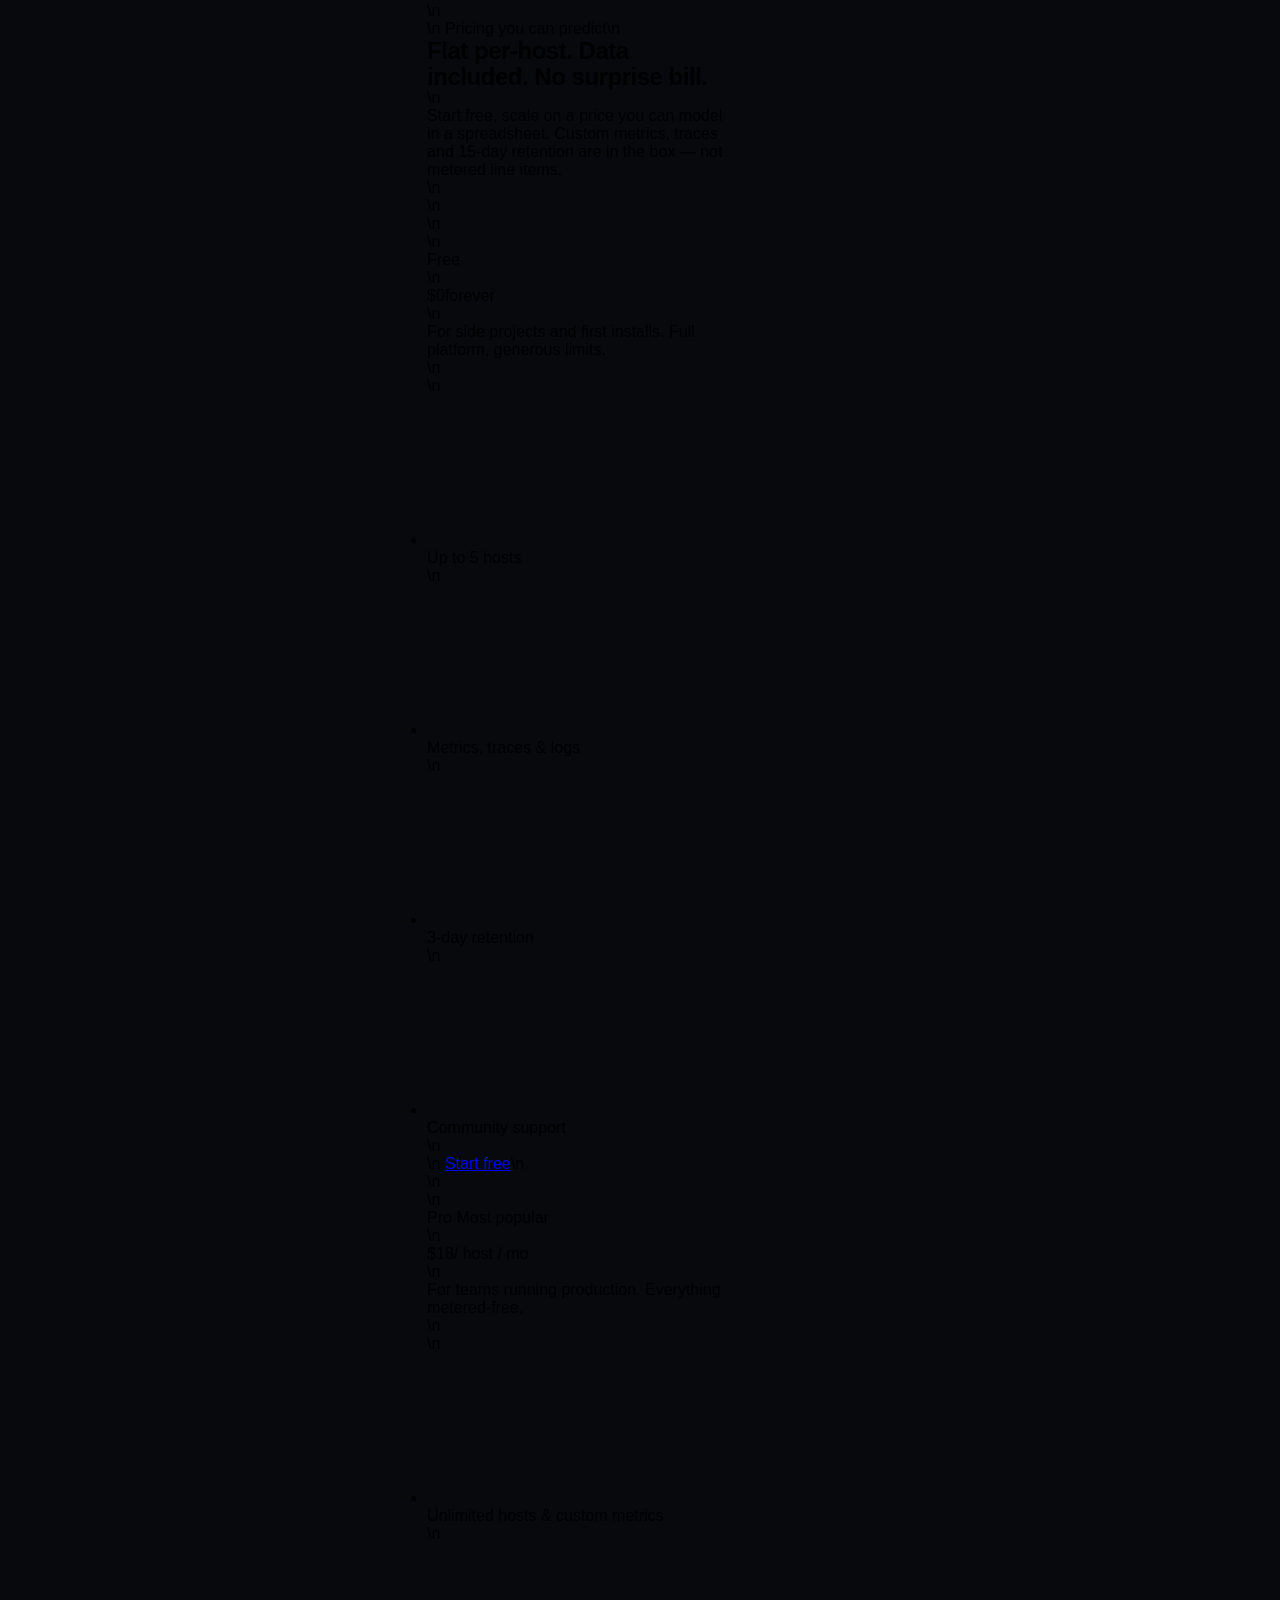
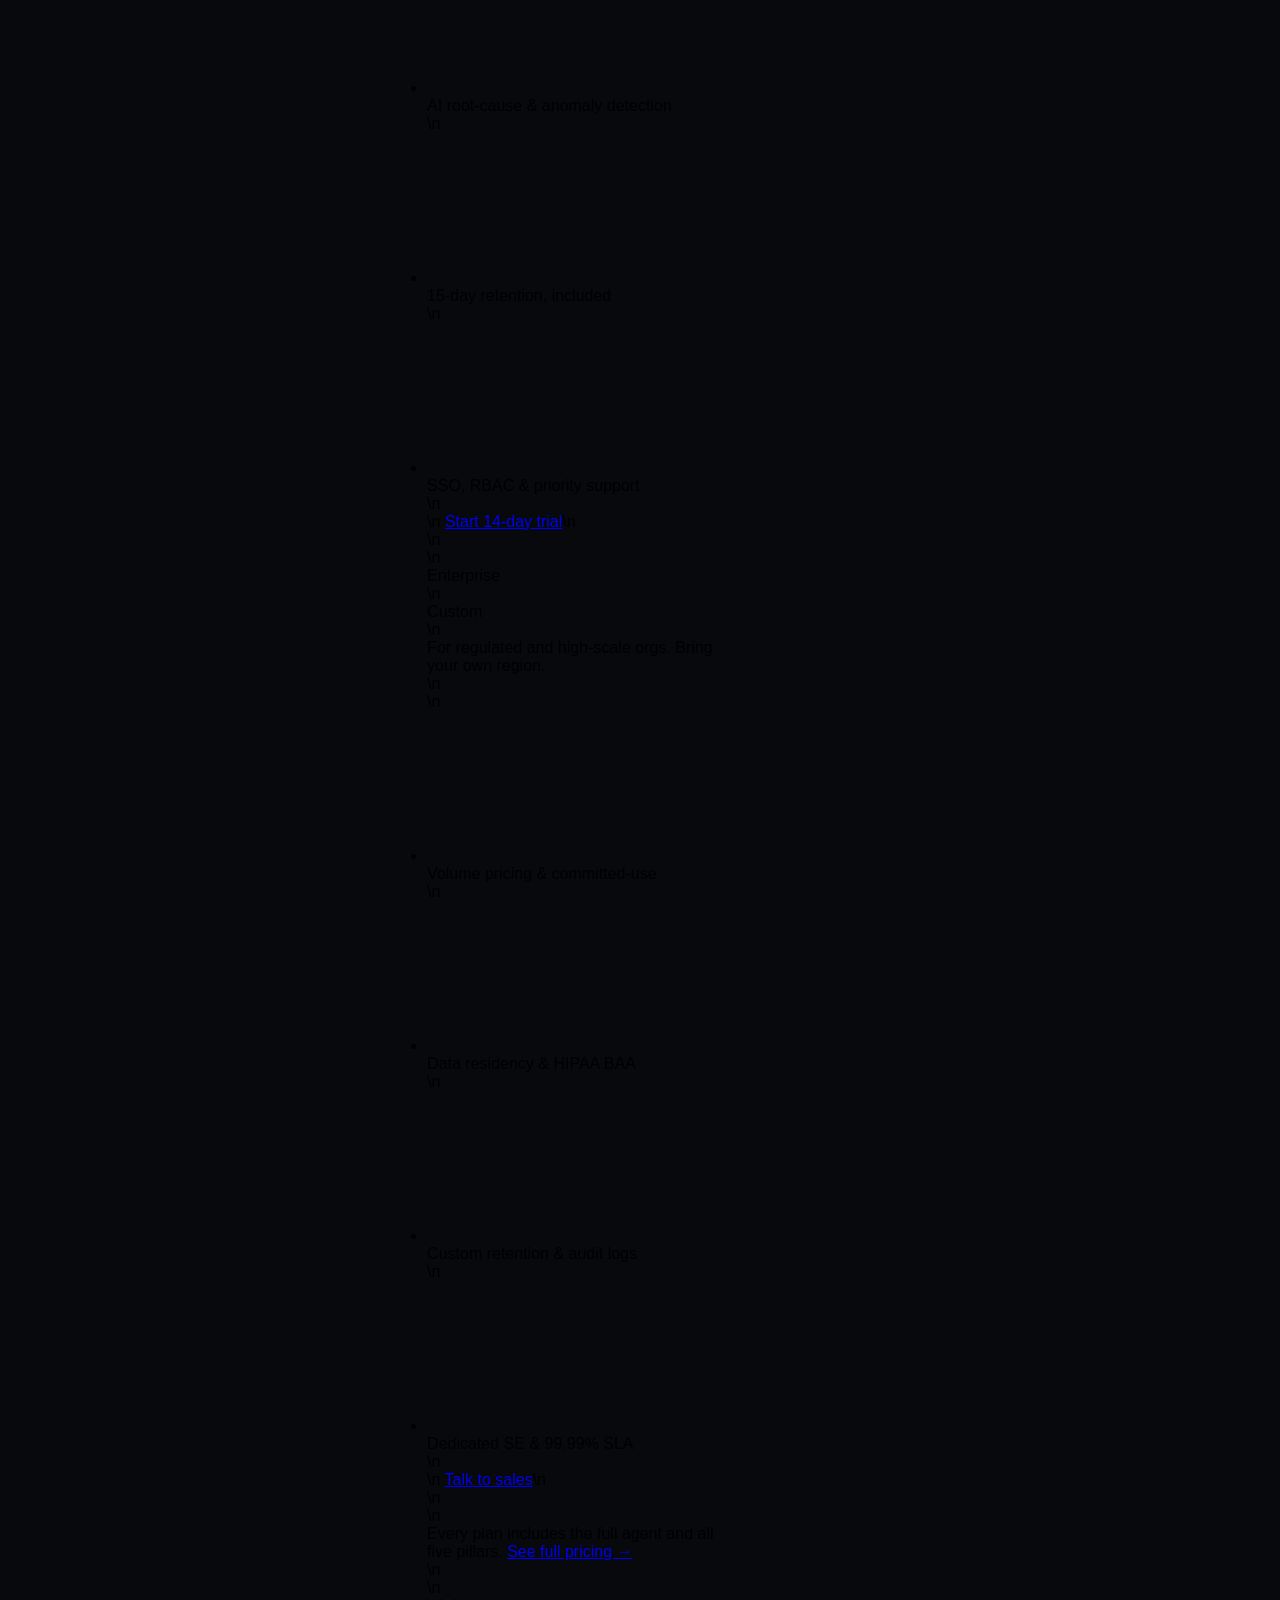
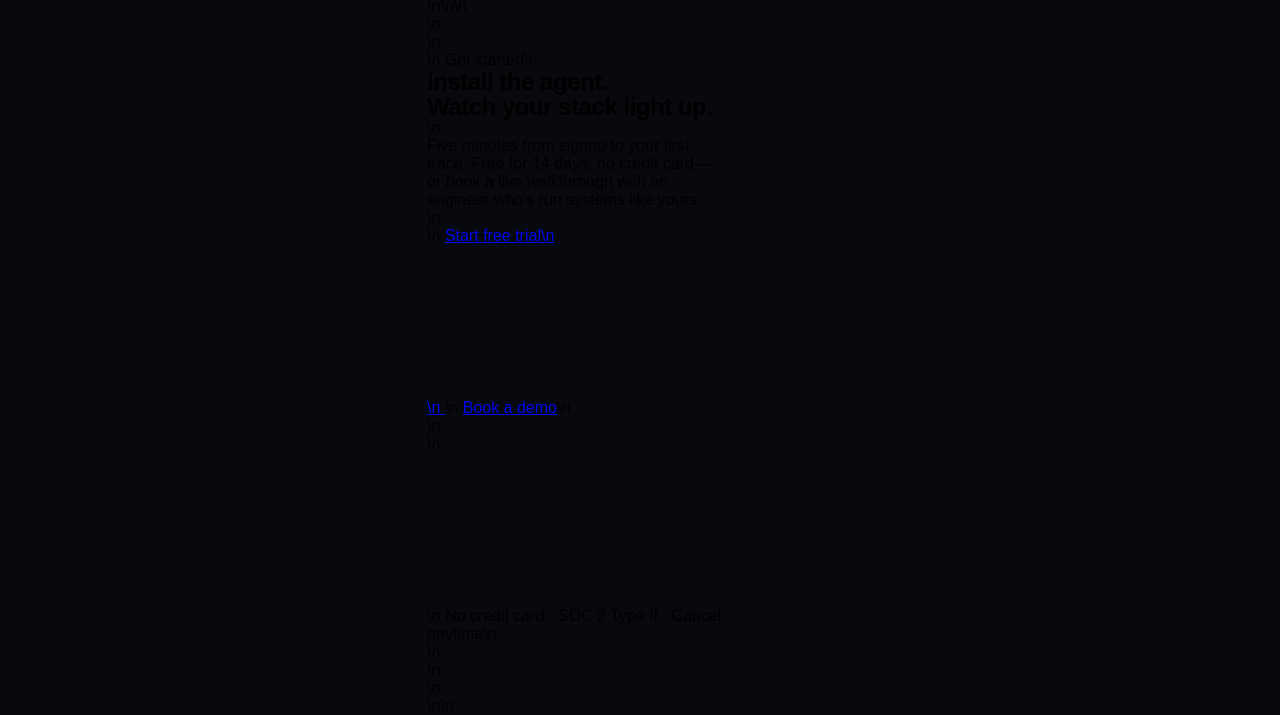
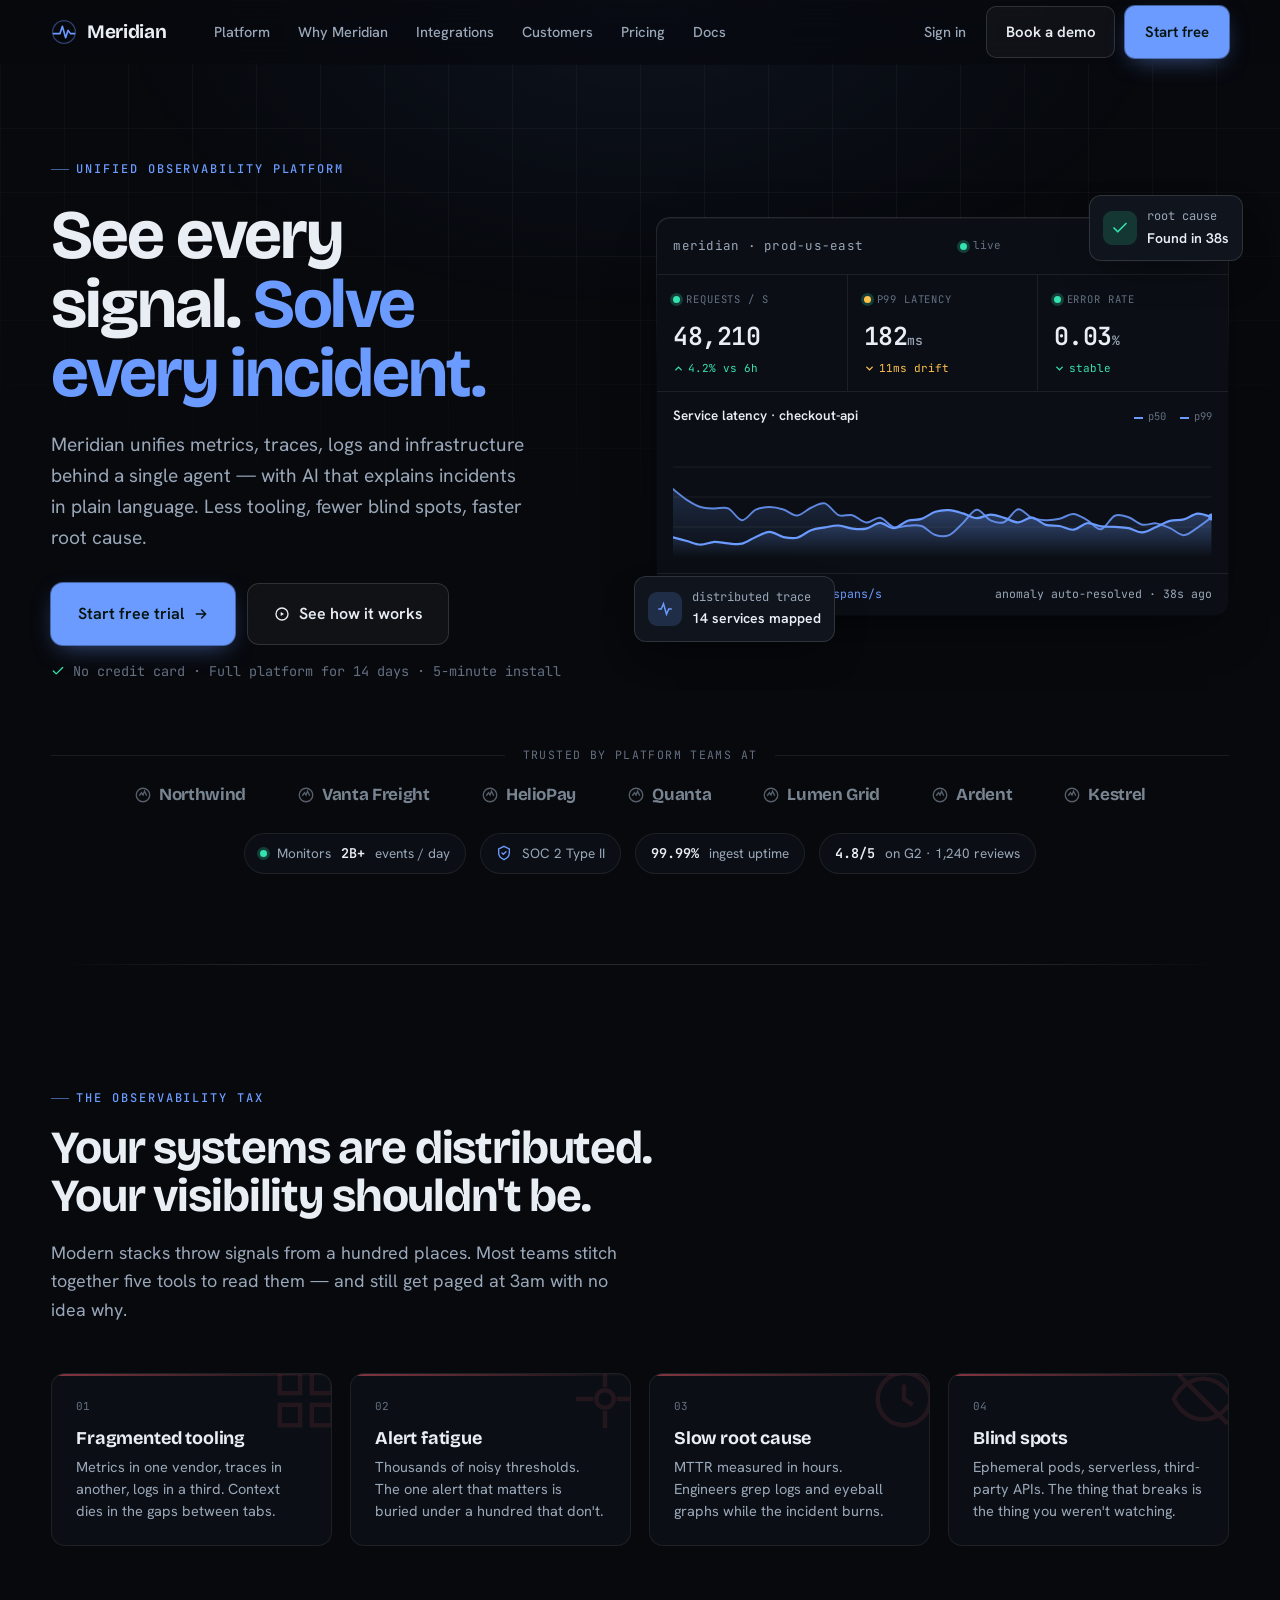
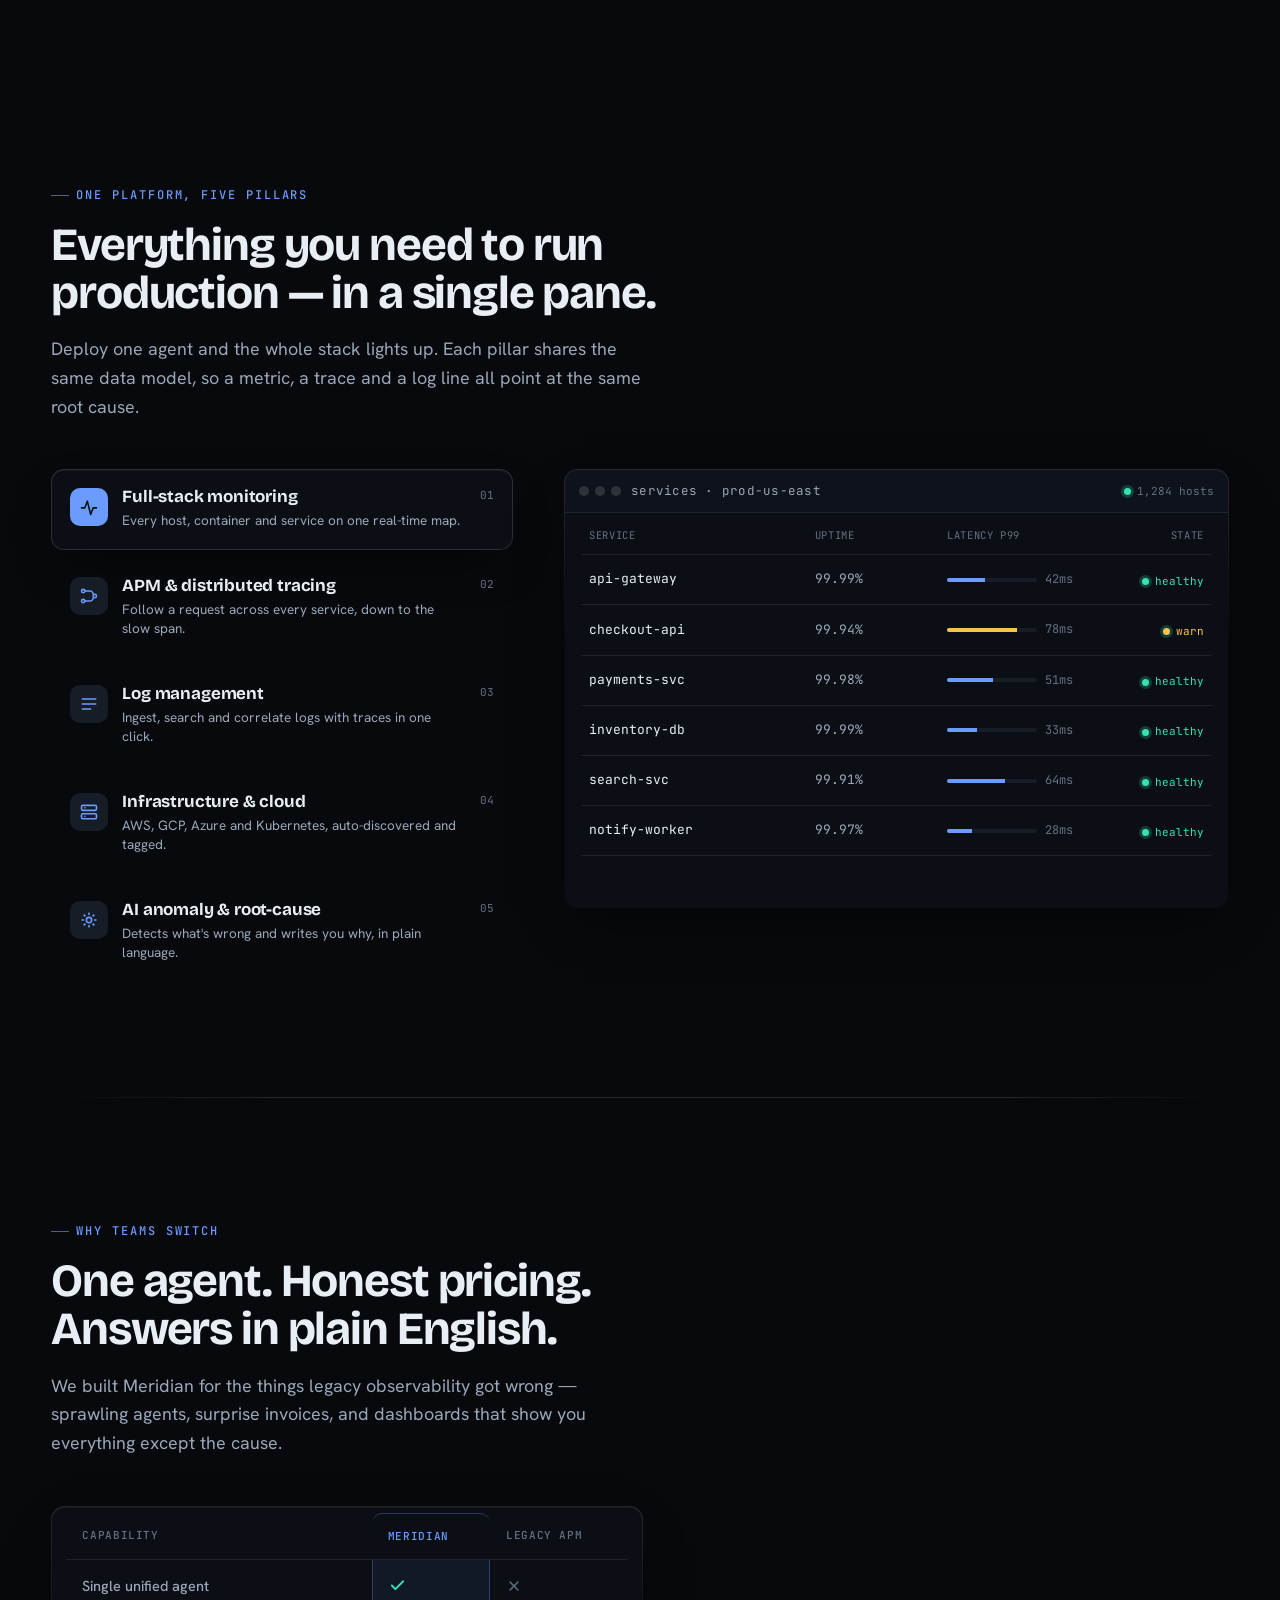
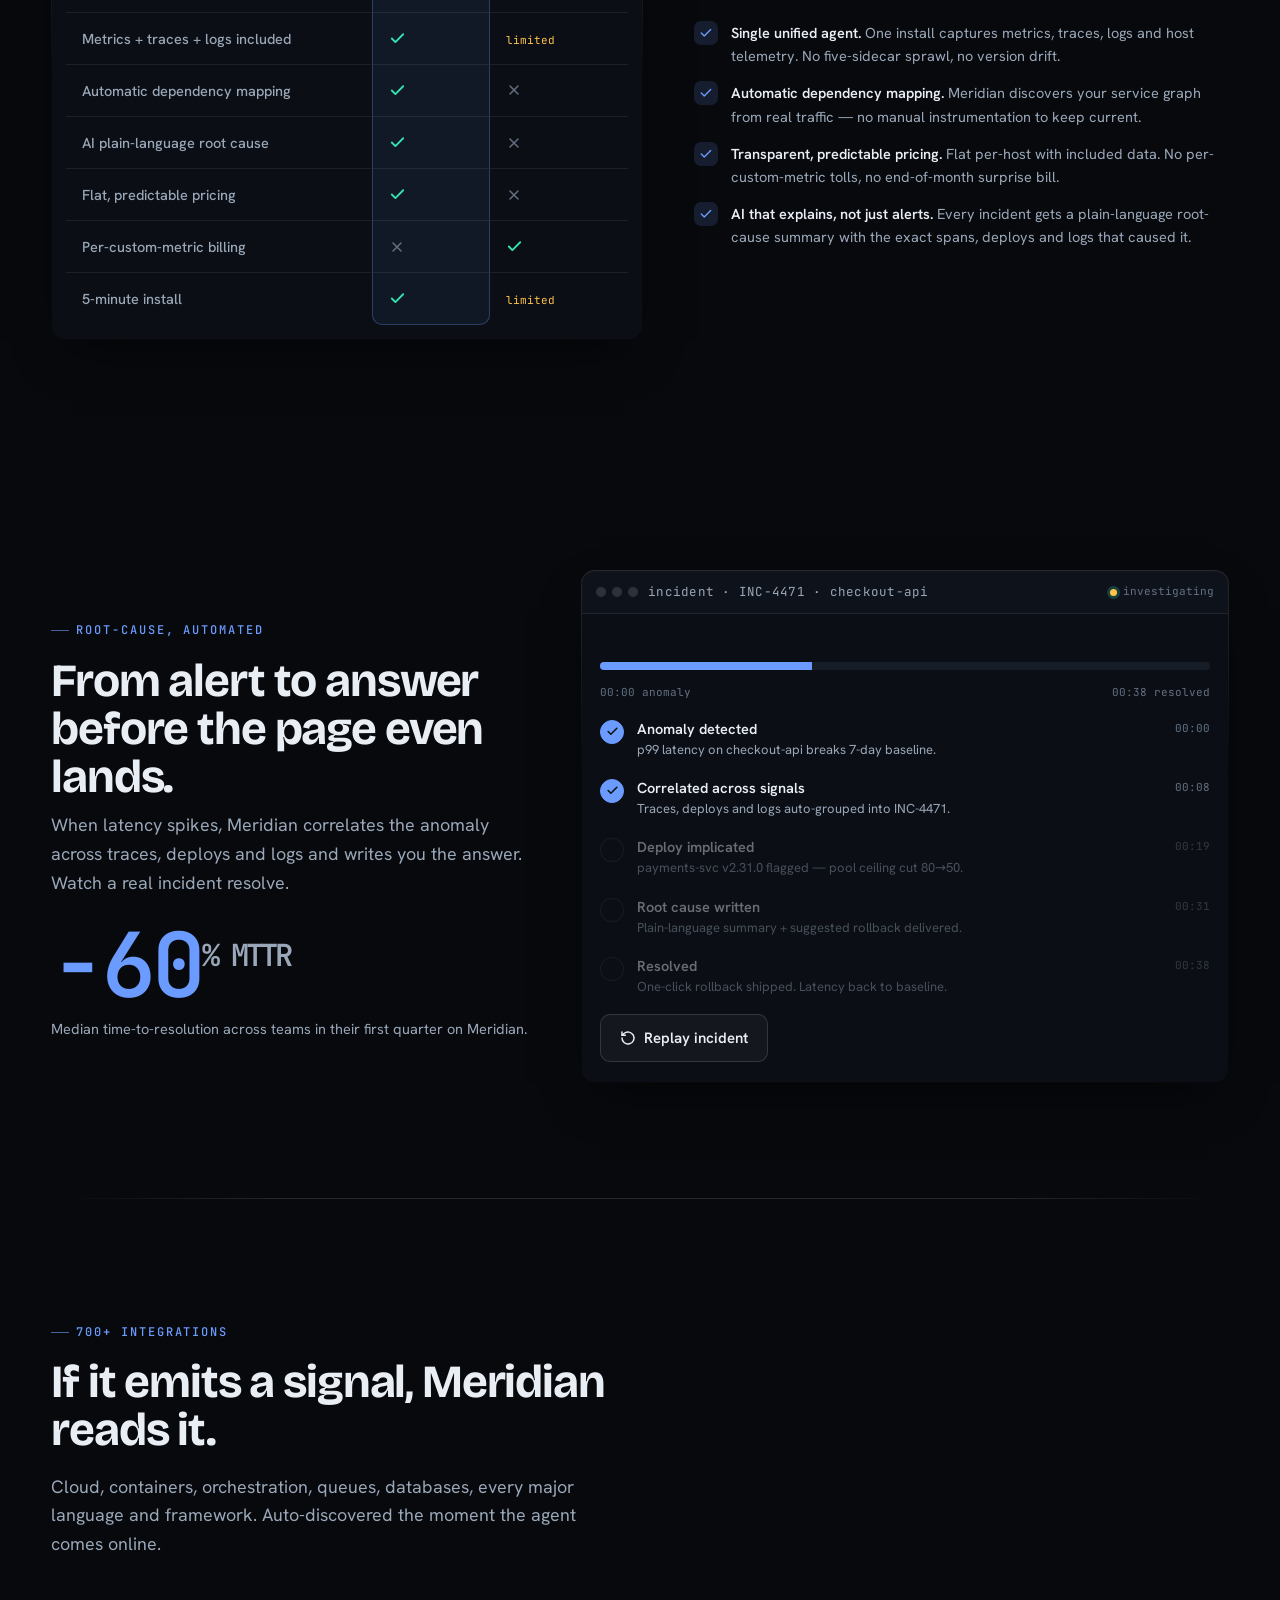
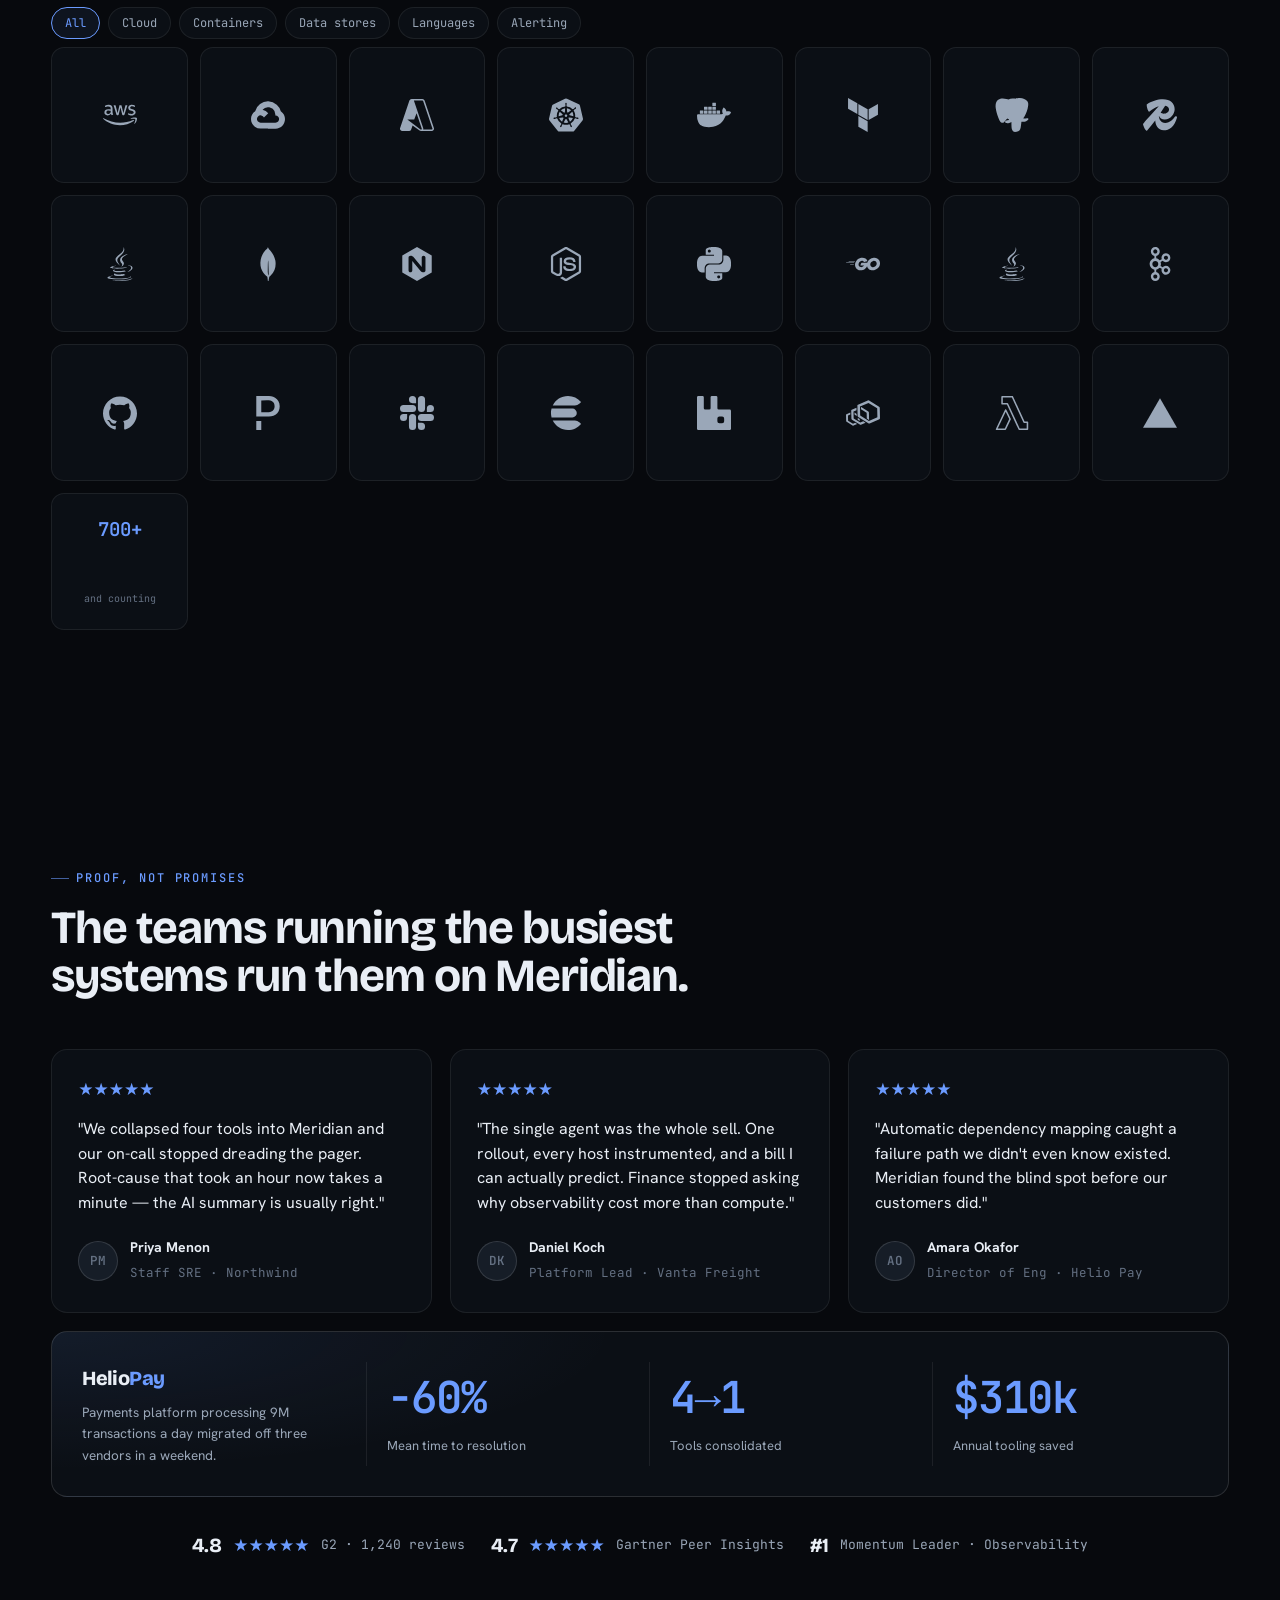
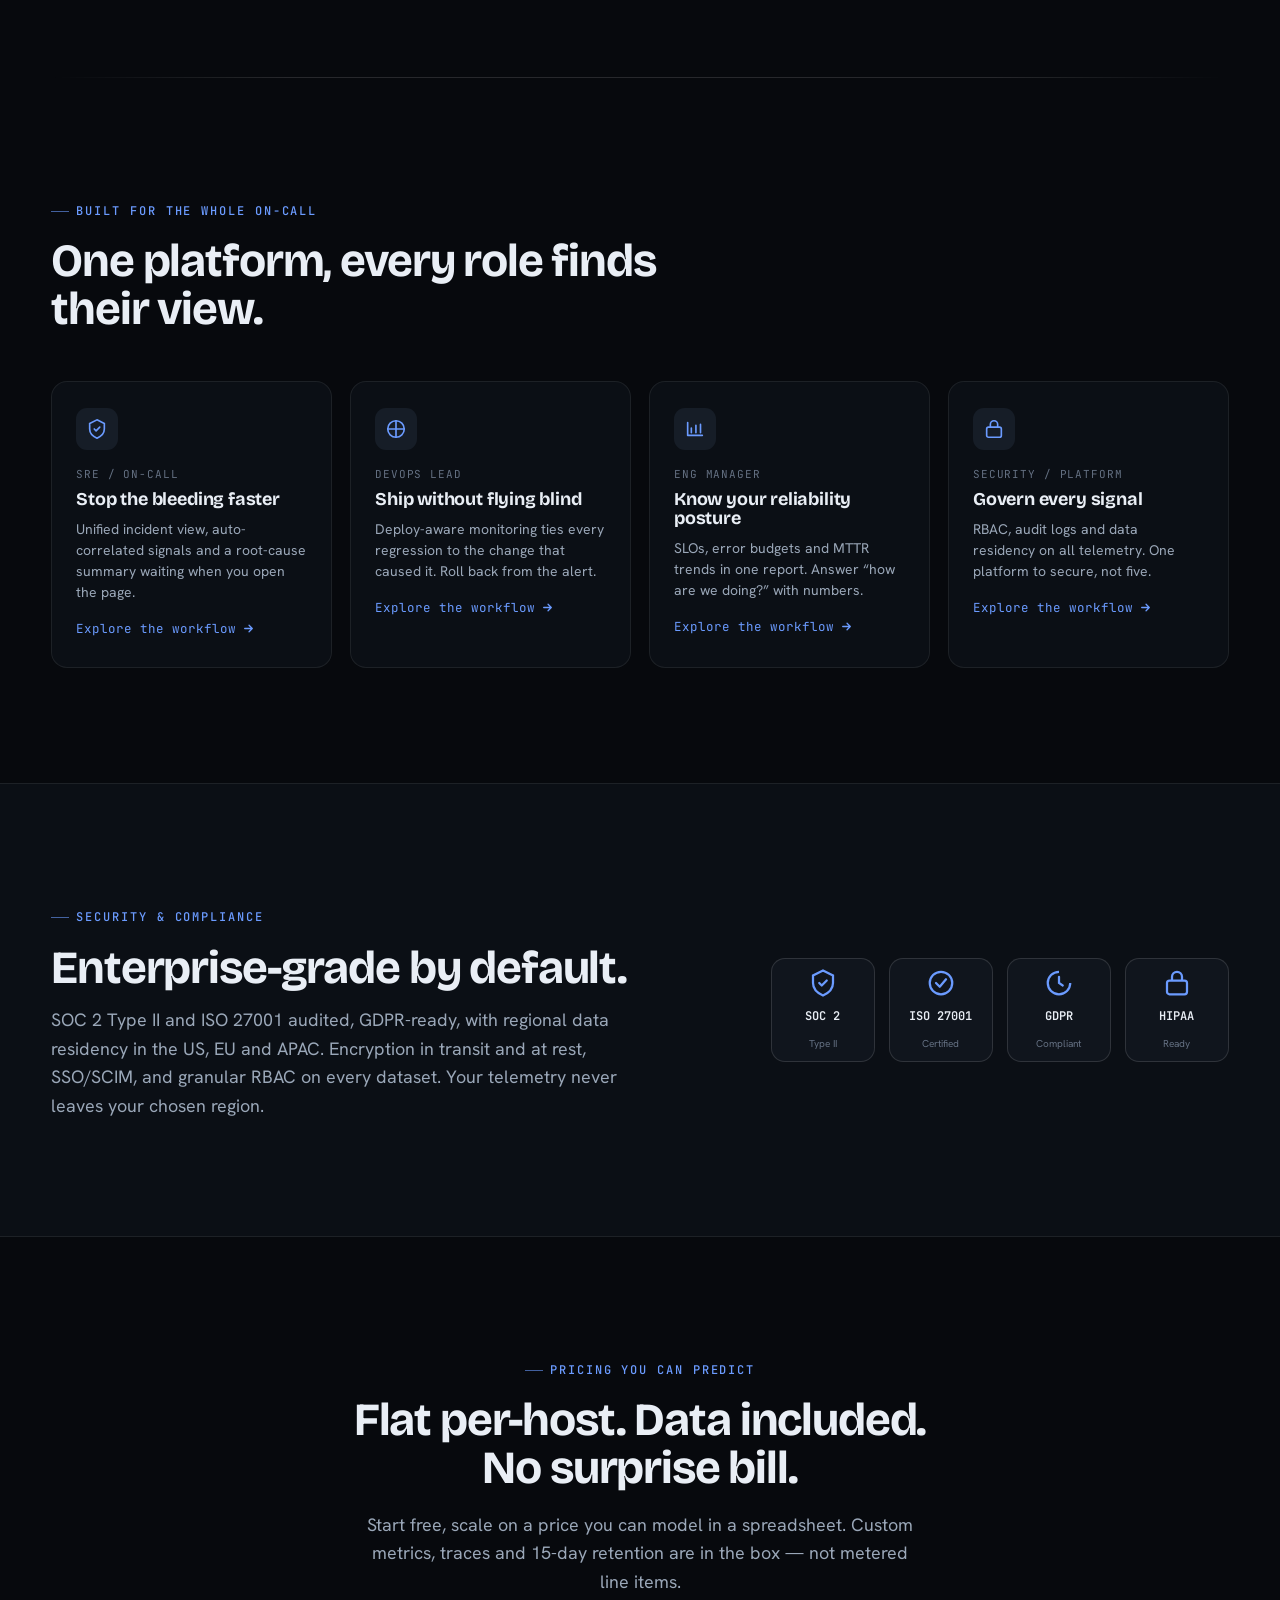
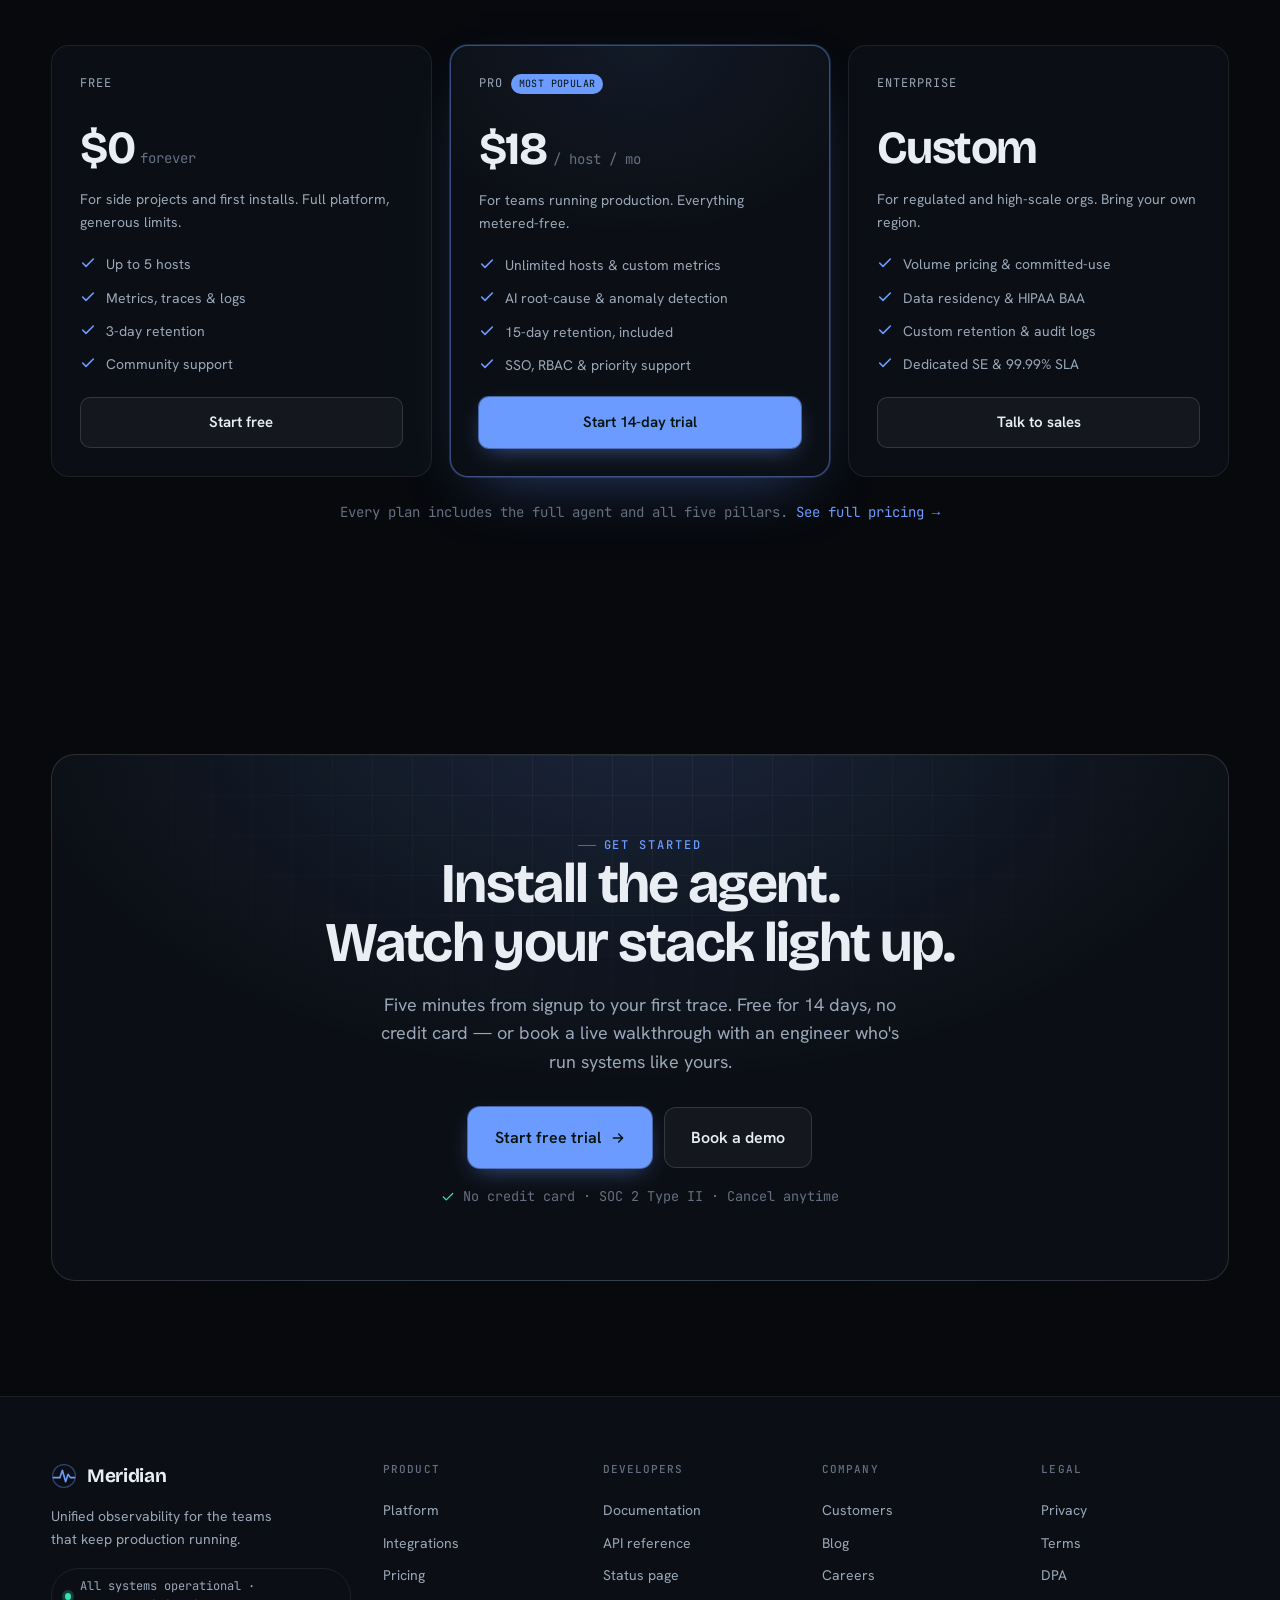
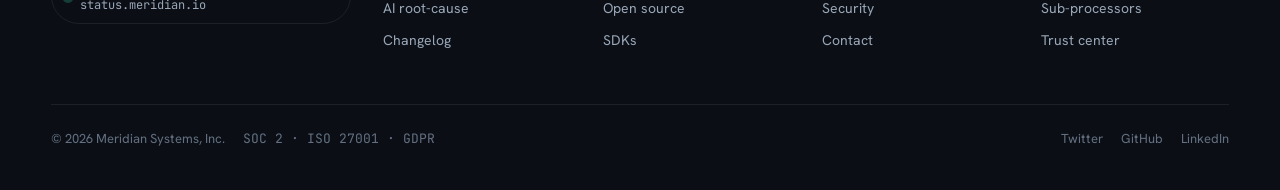
